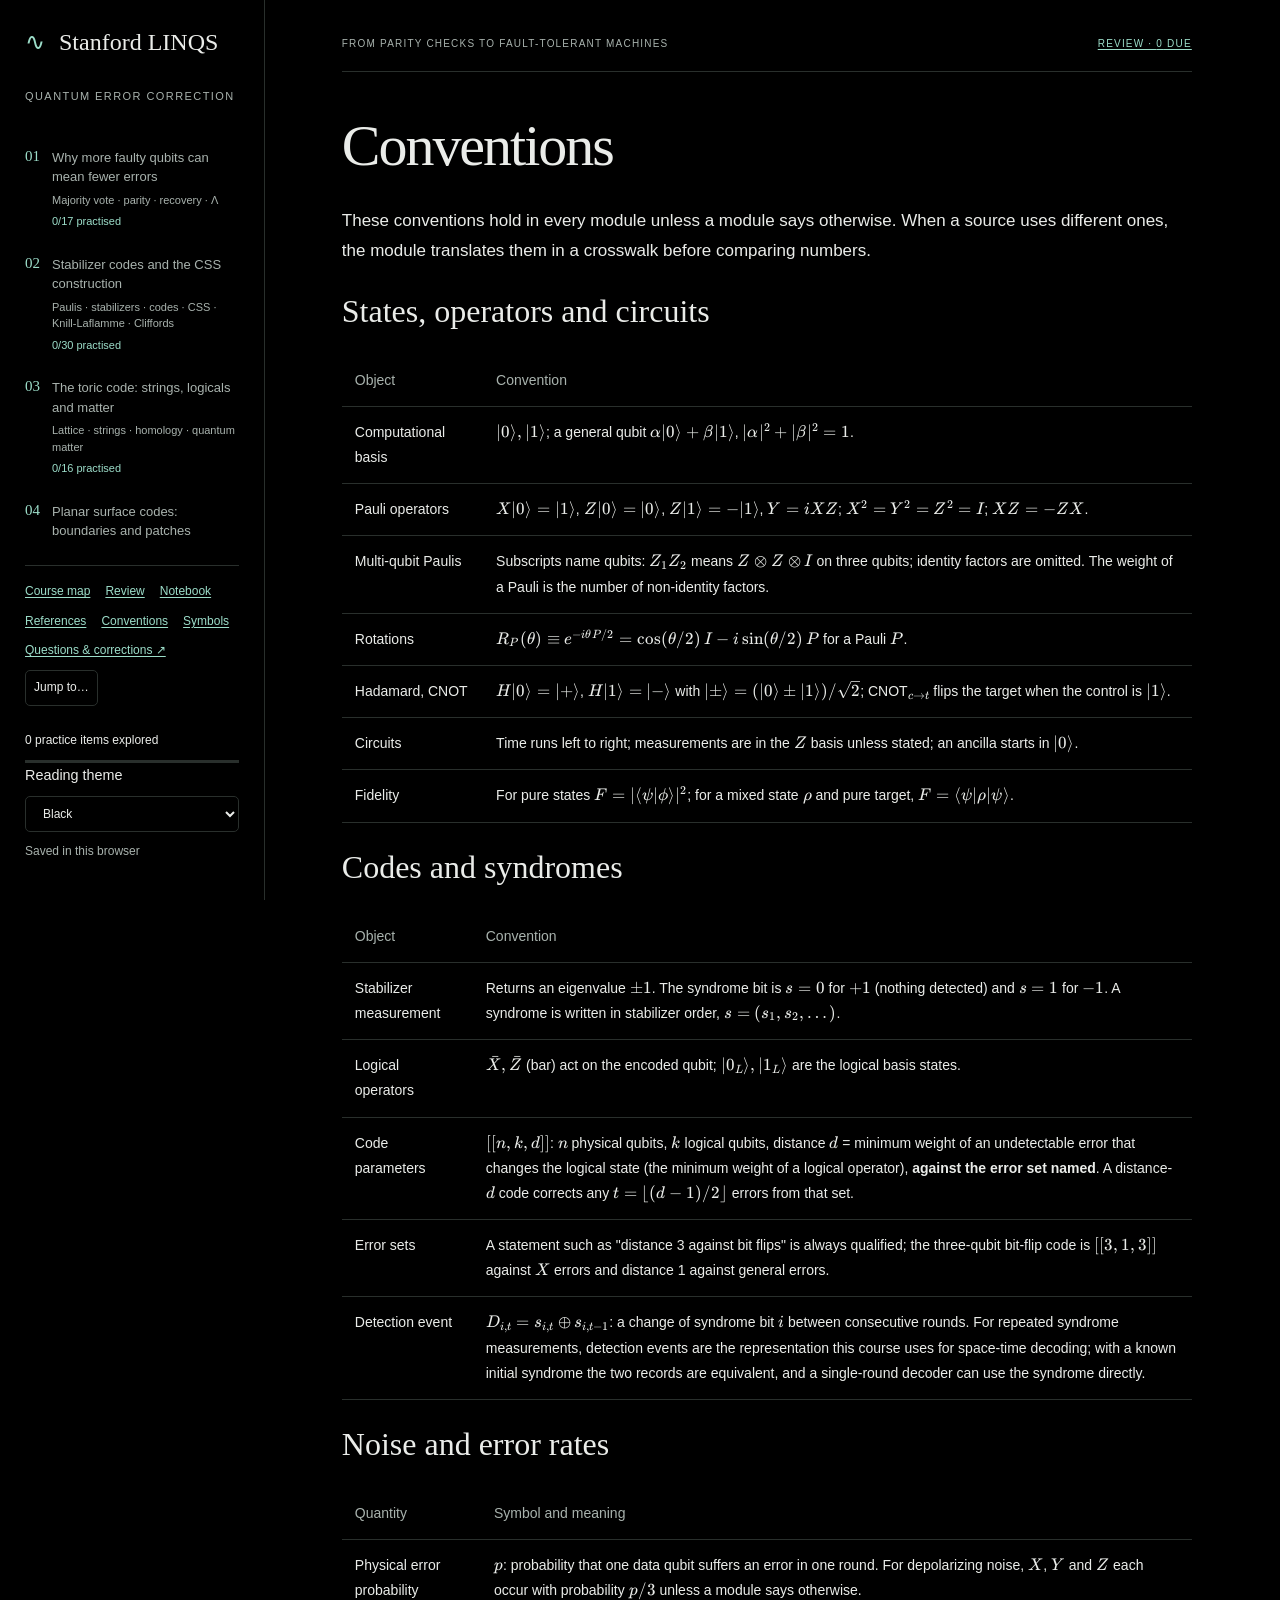
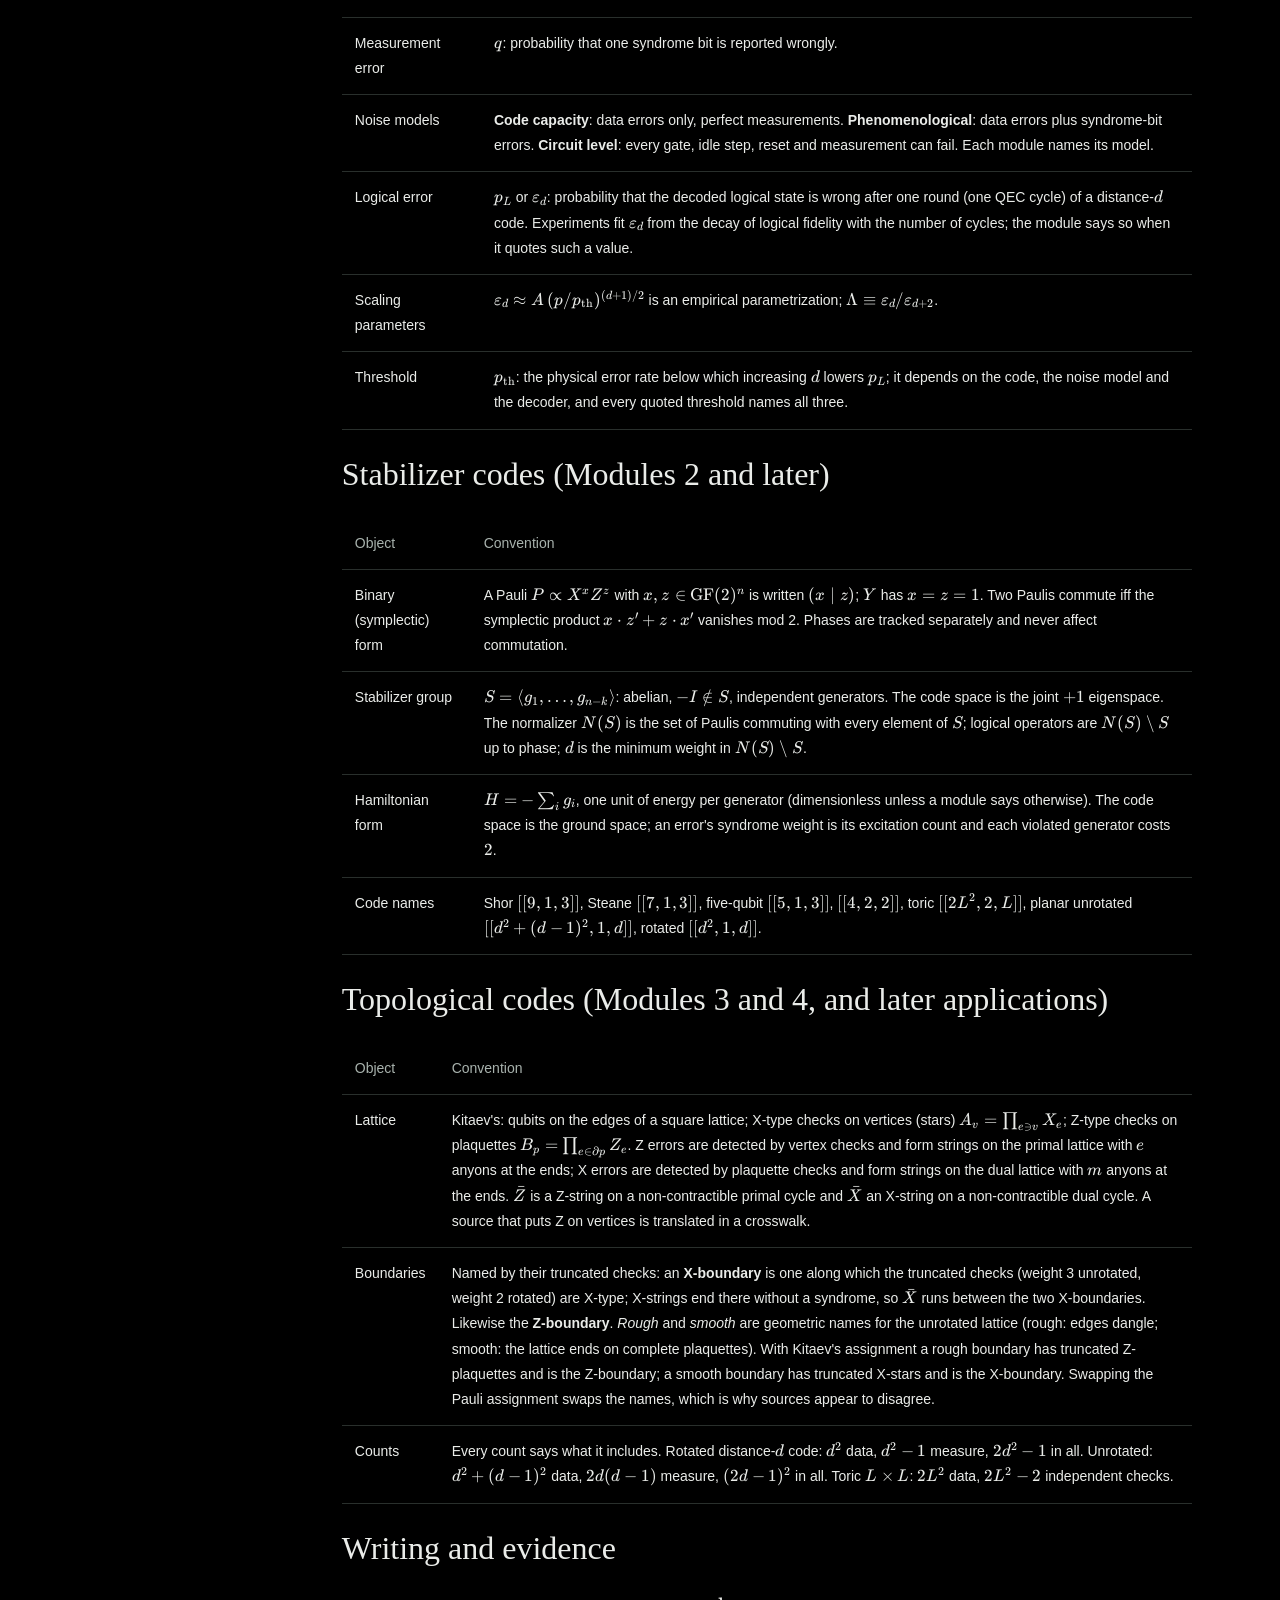
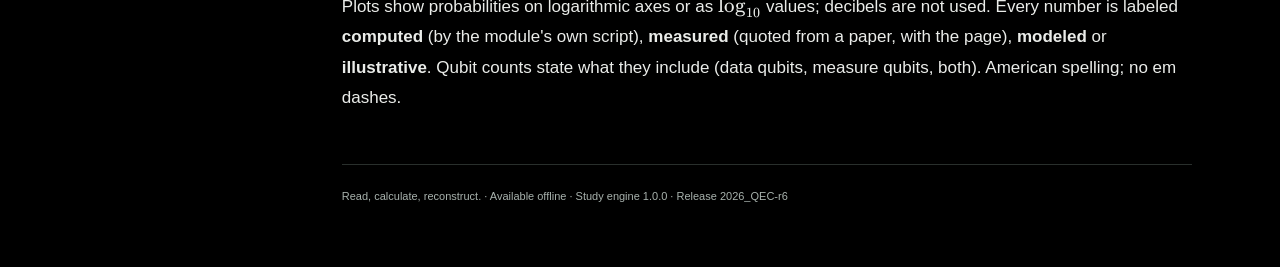
==== 2026_QEC/conventions.html @ 4f8a5e7a "2026_QEC: release 2026_QEC-r6 (modules m1, m2, m3, m14, m6, m7, m4, m5) From private source ae6939c " ====
<!doctype html><html lang="en"><head><meta charset="utf-8"><script id="study-theme-init">(function(){var theme="black";try{var saved=JSON.parse(localStorage.getItem("study-release:quantum_error_correction"));if(["black","midnight","ivory","sage","plum"].indexOf(saved&&saved.prefs&&saved.prefs.theme)!==-1)theme=saved.prefs.theme;}catch(_){}document.documentElement.dataset.theme=theme;})();</script><link rel="icon" href="data:,"><meta name="viewport" content="width=device-width,initial-scale=1"><title>Conventions · Quantum error correction</title><meta name="description" content="Build an intuitive and quantitative grasp of quantum error correction: compute logical error rates, thresholds and Λ; construct stabilizer, surface and qLDPC codes and their logical gates; read how Google, IBM and the neutral-atom groups implement them; and connect codes to condensed matter, statistical mechanics and classical coding theory."><link rel="stylesheet" href="assets/katex/katex.min.css"><link rel="stylesheet" href="assets/study.css"><script id="study-page-data" type="application/json">{"comments":{},"commentLifecycle":{},"answers":{},"course":"quantum_error_correction","courseTitle":"Quantum error correction","module":null,"revision":"sha256:18c68c8f806bed81","engineVersion":"1.0.0","dev":false,"release":{"label":"2026_QEC-r6","questionsUrl":"https://docs.google.com/document/d/1dp_MXEA5aFQJ1om-RrPk7rns6-5DhuFm/edit"},"itemIndex":{"m1-predict-crossing":{"type":"predict","module":"m1","subsection":"m1-majority","title":"Where do the distance curves meet?","responseType":"choice"},"m1-q-leading":{"type":"quiz","module":"m1","subsection":"m1-majority","title":"Evaluate the five-bit tail","responseType":"numeric"},"m1-q-above-threshold":{"type":"quiz","module":"m1","subsection":"m1-majority","title":"Above the majority threshold","responseType":"choice"},"m1-q-cloning":{"type":"quiz","module":"m1","subsection":"m1-obstacles","title":"The permitted copier","responseType":"choice"},"m1-q-syndrome":{"type":"quiz","module":"m1","subsection":"m1-bitflip","title":"Decode the sign pattern","responseType":"choice"},"m1-predict-single-qubit":{"type":"predict","module":"m1","subsection":"m1-bitflip","title":"What can one physical qubit reveal?","responseType":"choice"},"m1-q-commute":{"type":"quiz","module":"m1","subsection":"m1-bitflip","title":"Commute does not mean correct","responseType":"multi"},"m1-predict-rotation":{"type":"predict","module":"m1","subsection":"m1-discretize","title":"How often does a small rotation flag?","responseType":"numeric"},"m1-q-after-measurement":{"type":"quiz","module":"m1","subsection":"m1-discretize","title":"What remains after a clean outcome?","responseType":"choice"},"m1-q-lambda-extract":{"type":"quiz","module":"m1","subsection":"m1-lambda","title":"Extract a measured suppression ratio","responseType":"numeric"},"m1-predict-lambda":{"type":"predict","module":"m1","subsection":"m1-lambda","title":"Is Λ a property of qubits alone?","responseType":"choice"},"m1-q-events":{"type":"quiz","module":"m1","subsection":"m1-time","title":"Read a temporal pair","responseType":"choice"},"m1-reconstruction":{"type":"exercise","module":"m1","subsection":"m1-practice","title":"Rebuild the two mechanisms","responseType":"text"},"m1-transfer":{"type":"exercise","module":"m1","subsection":"m1-practice","title":"Rotate the code into the phase basis","responseType":"text"},"m1-calc-floor":{"type":"exercise","module":"m1","subsection":"m1-practice","title":"Where does a floor take over?","responseType":"text"},"m1-challenge-paper":{"type":"challenge","module":"m1","subsection":"m1-practice","title":"Reconstruct the experimental ladder","responseType":"text"},"m1-challenge-correlated":{"type":"challenge","module":"m1","subsection":"m1-practice","title":"Let faults arrive in neighboring pairs","responseType":"text"},"m2-predict-commute":{"type":"predict","module":"m2","subsection":"m2-pauli","title":"Count the overlapping sites","responseType":"choice"},"m2-q-symplectic":{"type":"quiz","module":"m2","subsection":"m2-pauli","title":"A binary product, not a real inner product","responseType":"numeric"},"m2-predict-halving":{"type":"predict","module":"m2","subsection":"m2-stabilizer","title":"Why exactly half?","responseType":"choice"},"m2-predict-dim":{"type":"predict","module":"m2","subsection":"m2-stabilizer","title":"Constraints versus stored qubits","responseType":"choice"},"m2-q-energy":{"type":"quiz","module":"m2","subsection":"m2-stabilizer","title":"The energy of one physical error","responseType":"numeric"},"m2-q-minus-i":{"type":"quiz","module":"m2","subsection":"m2-stabilizer","title":"Consistent commutation, inconsistent signs","responseType":"choice"},"m2-q-distance":{"type":"quiz","module":"m2","subsection":"m2-logicals","title":"A logical operator sets the distance","responseType":"numeric"},"m2-q-distance-basis":{"type":"quiz","module":"m2","subsection":"m2-logicals","title":"Distance cannot depend on logical naming","responseType":"choice"},"m2-predict-playground":{"type":"predict","module":"m2","subsection":"m2-logicals","title":"How many distinct single-error signals?","responseType":"choice"},"m2-q-degenerate":{"type":"quiz","module":"m2","subsection":"m2-examples","title":"Which pairs does the Shor lookup correct?","responseType":"multi"},"m2-predict-steane-k":{"type":"predict","module":"m2","subsection":"m2-examples","title":"Reuse the rows in both Pauli sectors","responseType":"choice"},"m2-q-perfect":{"type":"quiz","module":"m2","subsection":"m2-examples","title":"Perfect in which sense?","responseType":"choice"},"m2-q-shor-syndrome":{"type":"quiz","module":"m2","subsection":"m2-examples","title":"What does a perfect lookup do beyond its promise?","responseType":"choice"},"m2-q-bound-ladder":{"type":"quiz","module":"m2","subsection":"m2-examples","title":"A bound is not an existence theorem","responseType":"numeric"},"m2-predict-css-k":{"type":"predict","module":"m2","subsection":"m2-css","title":"Count ranks, not drawn check nodes","responseType":"numeric"},"m2-q-css-condition":{"type":"quiz","module":"m2","subsection":"m2-css","title":"The compatibility condition in physical language","responseType":"choice"},"m2-q-kl-degenerate":{"type":"quiz","module":"m2","subsection":"m2-knill-laflamme","title":"Is a nonzero off-diagonal error overlap fatal?","responseType":"choice"},"m2-predict-reduced":{"type":"predict","module":"m2","subsection":"m2-knill-laflamme","title":"What can a small region know?","responseType":"choice"},"m2-q-erasure":{"type":"quiz","module":"m2","subsection":"m2-knill-laflamme","title":"Spend distance on two kinds of uncertainty","responseType":"multi"},"m2-predict-cnot":{"type":"predict","module":"m2","subsection":"m2-clifford","title":"Where does a target phase flip go?","responseType":"choice"},"m2-q-transversal-h":{"type":"quiz","module":"m2","subsection":"m2-clifford","title":"A transversal gate can change the code","responseType":"choice"},"m2-q-deterministic":{"type":"quiz","module":"m2","subsection":"m2-clifford","title":"Which outcome is guaranteed?","responseType":"choice"},"m2-q-what-is-measured":{"type":"quiz","module":"m2","subsection":"m2-clifford","title":"Read a mixed observable backward","responseType":"choice"},"m2-reconstruction":{"type":"exercise","module":"m2","subsection":"m2-practice","title":"Rebuild the algebra from the checks","responseType":"text"},"m2-transfer":{"type":"exercise","module":"m2","subsection":"m2-practice","title":"Detection, erasure and post-selection in four qubits","responseType":"text"},"m2-transfer-measure":{"type":"exercise","module":"m2","subsection":"m2-practice","title":"Measurement does the work: enter a code and build a gate","responseType":"text"},"m2-calc-transversal-phase":{"type":"exercise","module":"m2","subsection":"m2-practice","title":"Transversal phase gates and a slightly wrong angle","responseType":"text"},"m2-calc-coherent":{"type":"exercise","module":"m2","subsection":"m2-practice","title":"Every qubit over-rotates","responseType":"text"},"m2-challenge-bias":{"type":"challenge","module":"m2","subsection":"m2-practice","title":"When the decoder should not trust minimum weight","responseType":"text"},"m2-challenge-fifteen":{"type":"challenge","module":"m2","subsection":"m2-practice","title":"The fifteen-qubit code on a four-cube","responseType":"text"},"m3-predict-k":{"type":"predict","module":"m3","subsection":"m3-toric","title":"Count information, not drawn checks","responseType":"choice"},"m3-q-overlap":{"type":"quiz","module":"m3","subsection":"m3-toric","title":"Keep the parallel edges","responseType":"choice"},"m3-q-closed-loop":{"type":"quiz","module":"m3","subsection":"m3-anyons","title":"Zero syndrome does not settle the question","responseType":"choice"},"m3-q-fermion":{"type":"quiz","module":"m3","subsection":"m3-anyons","title":"Rotate the composite","responseType":"choice"},"m3-q-class":{"type":"quiz","module":"m3","subsection":"m3-homology","title":"Read a class, not a shape","responseType":"choice"},"m3-predict-deform":{"type":"predict","module":"m3","subsection":"m3-homology","title":"Move two neighboring faces","responseType":"text"},"m3-predict-distance":{"type":"predict","module":"m3","subsection":"m3-homology","title":"Which length limits protection?","responseType":"choice"},"m3-predict-halfway":{"type":"predict","module":"m3","subsection":"m3-homology","title":"Past the halfway point","responseType":"choice"},"m3-predict-syndrome":{"type":"predict","module":"m3","subsection":"m3-homology","title":"Count ends before opening the lattice","responseType":"choice"},"m3-q-gap":{"type":"quiz","module":"m3","subsection":"m3-matter","title":"Does the gap do the decoder's work?","responseType":"choice"},"m3-reconstruction":{"type":"exercise","module":"m3","subsection":"m3-practice","title":"Rebuild the lattice argument","responseType":"text"},"m3-gauge-gauss-reconstruction":{"type":"exercise","module":"m3","subsection":"m3-practice","title":"Read charge through a boundary","responseType":"text"},"m3-reconstruct-loop-gas":{"type":"exercise","module":"m3","subsection":"m3-practice","title":"Put a phase on the loop sum","responseType":"text"},"m3-calc-splitting":{"type":"exercise","module":"m3","subsection":"m3-practice","title":"Count the virtual winding processes","responseType":"text"},"m3-proof-genus":{"type":"exercise","module":"m3","subsection":"m3-practice","title":"Join two tori and test their seam","responseType":"text"},"m3-challenge-paper":{"type":"challenge","module":"m3","subsection":"m3-practice","title":"Reconstruct the entropy subtraction","responseType":"text"},"m3-s35-check-retained":{"type":"exercise","module":"m14","subsection":"m3-boundaries","title":"Read the check that remains","responseType":"text"},"m3-predict-end":{"type":"predict","module":"m14","subsection":"m3-boundaries","title":"Does a smooth side erase a vertex defect?","responseType":"choice"},"m3-s35-lost-pair":{"type":"exercise","module":"m14","subsection":"m3-boundaries","title":"Follow the lost logical pair","responseType":"text"},"m3-s35-count-patch":{"type":"exercise","module":"m14","subsection":"m3-boundaries","title":"Separate information from hardware","responseType":"text"},"m3-s35-deform-end":{"type":"exercise","module":"m14","subsection":"m3-boundaries","title":"Move the endpoint with a check","responseType":"text"},"m3-s35-distance-bound":{"type":"exercise","module":"m14","subsection":"m3-boundaries","title":"Bound every logical Pauli","responseType":"text"},"m3-q-planar-k":{"type":"quiz","module":"m14","subsection":"m3-boundaries","title":"Remove the alternation","responseType":"choice"},"m3-q-rough-name":{"type":"quiz","module":"m14","subsection":"m3-boundaries","title":"What does the word rough fix?","responseType":"choice"},"m3-q-half-checks":{"type":"quiz","module":"m14","subsection":"m3-rotated","title":"Does a weight-two check spoil commutation?","responseType":"choice"},"m3-predict-rotated-n":{"type":"predict","module":"m14","subsection":"m3-rotated","title":"Allocate two memories or one","responseType":"numeric"},"m3-q-loop-count":{"type":"quiz","module":"m14","subsection":"m3-anatomy","title":"A single visible defect","responseType":"choice"},"m3-q-d3-check":{"type":"quiz","module":"m14","subsection":"m3-anatomy","title":"Use the half-check's degeneracy","responseType":"choice"},"m3-q-frame-sign":{"type":"quiz","module":"m14","subsection":"m3-anatomy","title":"Follow the recorded sign","responseType":"choice"},"m3-predict-absorb":{"type":"predict","module":"m14","subsection":"m3-anatomy","title":"Change the assignment, not the geometry","responseType":"choice"},"m3-q-total":{"type":"quiz","module":"m14","subsection":"m3-anatomy","title":"Count the required interactions","responseType":"numeric"},"m14-reconstruction":{"type":"exercise","module":"m14","subsection":"m14-practice","title":"Cut the torus in the opposite order","responseType":"text"},"m3-transfer-hadamard":{"type":"exercise","module":"m14","subsection":"m14-practice","title":"Transversal Hadamard turns the patch","responseType":"text"},"m3-calc-decode-d3":{"type":"exercise","module":"m14","subsection":"m14-practice","title":"Let two errors impersonate one","responseType":"text"},"m3-transfer-frame":{"type":"exercise","module":"m14","subsection":"m14-practice","title":"Read the logical value with its frame","responseType":"text"},"m3-transfer":{"type":"exercise","module":"m14","subsection":"m14-practice","title":"A rectangular rotated memory","responseType":"text"},"m3-challenge-boundary":{"type":"challenge","module":"m14","subsection":"m14-practice","title":"Remove the mixed-boundary assumption","responseType":"text"},"m3-challenge-dead-check":{"type":"challenge","module":"m14","subsection":"m14-practice","title":"Turn off one check","responseType":"text"},"m6-quiz-cleaning":{"type":"quiz","module":"m6","subsection":"m6-bpt","title":"Move the row","responseType":"choice"},"m6-ex-cleaning-certificate":{"type":"exercise","module":"m6","subsection":"m6-bpt","title":"Certify the region","responseType":"text"},"m6-quiz-union":{"type":"quiz","module":"m6","subsection":"m6-bpt","title":"Combine correctable regions","responseType":"choice"},"m6-quiz-corner-labels":{"type":"quiz","module":"m6","subsection":"m6-bpt","title":"Count corner labels","responseType":"numeric"},"m6-quiz-bpt-scope":{"type":"quiz","module":"m6","subsection":"m6-bpt","title":"Keep a positive rate","responseType":"choice"},"m6-predict-sparsity":{"type":"predict","module":"m6","subsection":"m6-bpt","title":"Few neighbors, nearby neighbors?","responseType":"text"},"m6-quiz-hamming-edge":{"type":"quiz","module":"m6","subsection":"m6-ldpc","title":"Count a check’s lines","responseType":"numeric"},"m6-quiz-graph-row":{"type":"quiz","module":"m6","subsection":"m6-ldpc","title":"Read a row from the graph","responseType":"choice"},"m6-quiz-sparse-weight":{"type":"quiz","module":"m6","subsection":"m6-ldpc","title":"Bound both degrees","responseType":"choice"},"m6-quiz-design-rate":{"type":"quiz","module":"m6","subsection":"m6-ldpc","title":"Scale the same degrees","responseType":"numeric"},"m6-quiz-css-overlap":{"type":"quiz","module":"m6","subsection":"m6-ldpc","title":"Test the mixed overlap","responseType":"choice"},"m6-quiz-factor-rank":{"type":"quiz","module":"m6","subsection":"m6-hgp","title":"Count independent factor checks","responseType":"numeric"},"m6-predict-product-repair":{"type":"predict","module":"m6","subsection":"m6-hgp","title":"Repair the failed pair","responseType":"text"},"m6-quiz-product-size":{"type":"quiz","module":"m6","subsection":"m6-hgp","title":"Count both data blocks","responseType":"numeric"},"m6-ex-product-row":{"type":"exercise","module":"m6","subsection":"m6-hgp","title":"Rebuild the repaired rows","responseType":"text"},"m6-quiz-transpose-count":{"type":"quiz","module":"m6","subsection":"m6-hgp","title":"Keep the dependent-row contribution","responseType":"numeric"},"m6-quiz-product-distance":{"type":"quiz","module":"m6","subsection":"m6-hgp","title":"Choose the overall distance","responseType":"choice"},"m6-ex-toric-map":{"type":"exercise","module":"m6","subsection":"m6-hgp","title":"Identify a star across the seam","responseType":"text"},"m6-quiz-shift-wrap":{"type":"quiz","module":"m6","subsection":"m6-bb","title":"Follow the wrap","responseType":"numeric"},"m6-quiz-polynomial-cancel":{"type":"quiz","module":"m6","subsection":"m6-bb","title":"Cancel coincident hops","responseType":"choice"},"m6-quiz-bb-neighbors":{"type":"quiz","module":"m6","subsection":"m6-bb","title":"Count one check’s neighbors","responseType":"numeric"},"m6-quiz-bb-transpose":{"type":"quiz","module":"m6","subsection":"m6-bb","title":"Place the transpose","responseType":"choice"},"m6-ex-tiny-rank":{"type":"exercise","module":"m6","subsection":"m6-bb","title":"Recover the two free choices","responseType":"text"},"m6-quiz-tiny-k":{"type":"quiz","module":"m6","subsection":"m6-bb","title":"Count independent constraints","responseType":"numeric"},"m6-predict-bb":{"type":"predict","module":"m6","subsection":"m6-bb","title":"More sites and more logical qubits","responseType":"text"},"m6-ex-bb-observation":{"type":"exercise","module":"m6","subsection":"m6-bb","title":"Read the rank observations","responseType":"text"},"m6-quiz-rank-not-distance":{"type":"quiz","module":"m6","subsection":"m6-bb","title":"Separate rank from distance","responseType":"choice"},"m6-quiz-logical-patches":{"type":"quiz","module":"m6","subsection":"m6-bb","title":"Shared sites and separate logical qubits","responseType":"choice"},"m6-quiz-degree-hardware":{"type":"quiz","module":"m6","subsection":"m6-hardware","title":"Count the full neighborhood","responseType":"numeric"},"m6-quiz-thickness":{"type":"quiz","module":"m6","subsection":"m6-hardware","title":"Interpret the planar partition","responseType":"choice"},"m6-quiz-kunlun-inventory":{"type":"quiz","module":"m6","subsection":"m6-hardware","title":"Count device qubits per logical","responseType":"numeric"},"m6-ex-hardware-evidence":{"type":"exercise","module":"m6","subsection":"m6-hardware","title":"Match a claim to its evidence","responseType":"text"},"m6-quiz-matched-count":{"type":"quiz","module":"m6","subsection":"m6-hardware","title":"Count the matched patch block","responseType":"numeric"},"m6-predict-map":{"type":"predict","module":"m6","subsection":"m6-hardware","title":"What changes when the lines move","responseType":"text"},"m6-ex-map-observation":{"type":"exercise","module":"m6","subsection":"m6-hardware","title":"Identify the displayed edge set","responseType":"text"},"m6-quiz-relative-distance":{"type":"quiz","module":"m6","subsection":"m6-good-codes","title":"Normalize the distance","responseType":"numeric"},"m6-quiz-good-family":{"type":"quiz","module":"m6","subsection":"m6-good-codes","title":"Two points or a family","responseType":"choice"},"m6-quiz-lift-degree":{"type":"quiz","module":"m6","subsection":"m6-good-codes","title":"Follow a permuted edge","responseType":"choice"},"m6-ex-tanner-distinction":{"type":"exercise","module":"m6","subsection":"m6-good-codes","title":"Representation or construction","responseType":"text"},"m6-quiz-frontier-premise":{"type":"quiz","module":"m6","subsection":"m6-good-codes","title":"Identify the premise that changes","responseType":"choice"},"m6-ex-reconstruct":{"type":"exercise","module":"m6","subsection":"m6-practice","title":"Rebuild cleaning and the planar bound","responseType":"text"},"m6-ex-calculate":{"type":"exercise","module":"m6","subsection":"m6-practice","title":"Count the tiny BB code by hand","responseType":"text"},"m6-ex-proof":{"type":"exercise","module":"m6","subsection":"m6-practice","title":"Prove the product’s parameters","responseType":"text"},"m6-ex-explain":{"type":"exercise","module":"m6","subsection":"m6-practice","title":"State what each calculation establishes","responseType":"text"},"m6-ex-transfer":{"type":"exercise","module":"m6","subsection":"m6-practice","title":"Transfer the locality argument","responseType":"text"},"m6-challenge-paper":{"type":"challenge","module":"m6","subsection":"m6-practice","title":"Read a logical pair from the paper","responseType":"text"},"m6-challenge-design":{"type":"challenge","module":"m6","subsection":"m6-practice","title":"Design a matched-distance resource table","responseType":"text"},"m6-challenge-break":{"type":"challenge","module":"m6","subsection":"m6-practice","title":"Break the six-neighbor claim","responseType":"text"},"m7-quiz-degeneracy":{"type":"quiz","module":"m7","subsection":"m7-hamiltonians","title":"Check the claim","responseType":"choice"},"m7-quiz-entropy-sign":{"type":"quiz","module":"m7","subsection":"m7-hamiltonians","title":"Check the claim","responseType":"choice"},"m7-quiz-fusion":{"type":"quiz","module":"m7","subsection":"m7-hamiltonians","title":"Check the claim","responseType":"choice"},"m7-quiz-gap-distance":{"type":"quiz","module":"m7","subsection":"m7-barriers","title":"Check the claim","responseType":"choice"},"m7-predict-energy":{"type":"predict","module":"m7","subsection":"m7-barriers","title":"Which route has the smaller peak?","responseType":"text"},"m7-quiz-thermal":{"type":"quiz","module":"m7","subsection":"m7-barriers","title":"Check the claim","responseType":"choice"},"m7-quiz-nogo":{"type":"quiz","module":"m7","subsection":"m7-barriers","title":"Check the claim","responseType":"choice"},"m7-quiz-four-d":{"type":"quiz","module":"m7","subsection":"m7-barriers","title":"Check the claim","responseType":"choice"},"m7-quiz-fractal":{"type":"quiz","module":"m7","subsection":"m7-barriers","title":"Check the claim","responseType":"choice"},"m7-quiz-reduced-weight":{"type":"quiz","module":"m7","subsection":"m7-single-shot","title":"Check the claim","responseType":"choice"},"m7-quiz-metacheck":{"type":"quiz","module":"m7","subsection":"m7-single-shot","title":"Check the claim","responseType":"choice"},"m7-quiz-single-shot":{"type":"quiz","module":"m7","subsection":"m7-single-shot","title":"Check the claim","responseType":"choice"},"m7-quiz-both-sectors":{"type":"quiz","module":"m7","subsection":"m7-single-shot","title":"Check the claim","responseType":"choice"},"m7-quiz-goodness":{"type":"quiz","module":"m7","subsection":"m7-good-codes","title":"Check the claim","responseType":"choice"},"m7-quiz-free-energy":{"type":"quiz","module":"m7","subsection":"m7-good-codes","title":"Check the claim","responseType":"choice"},"m7-quiz-glass":{"type":"quiz","module":"m7","subsection":"m7-good-codes","title":"Check the claim","responseType":"choice"},"m7-quiz-scope":{"type":"quiz","module":"m7","subsection":"m7-good-codes","title":"Check the claim","responseType":"choice"},"m7-quiz-kw-sector":{"type":"quiz","module":"m7","subsection":"m7-gauging","title":"Check the claim","responseType":"choice"},"m7-quiz-bond":{"type":"quiz","module":"m7","subsection":"m7-gauging","title":"Check the claim","responseType":"choice"},"m7-quiz-gauss":{"type":"quiz","module":"m7","subsection":"m7-gauging","title":"Check the claim","responseType":"choice"},"m7-quiz-flux":{"type":"quiz","module":"m7","subsection":"m7-gauging","title":"Check the claim","responseType":"choice"},"m7-quiz-outcome-parity":{"type":"quiz","module":"m7","subsection":"m7-gauging","title":"Check the claim","responseType":"choice"},"m7-quiz-gauging-state":{"type":"quiz","module":"m7","subsection":"m7-gauging","title":"Check the claim","responseType":"choice"},"m7-predict-gauging":{"type":"predict","module":"m7","subsection":"m7-gauging","title":"What will the matter record leave behind?","responseType":"text"},"m7-quiz-product-sites":{"type":"quiz","module":"m7","subsection":"m7-products","title":"Check the claim","responseType":"choice"},"m7-quiz-product-star":{"type":"quiz","module":"m7","subsection":"m7-products","title":"Check the claim","responseType":"choice"},"m7-quiz-product-flux":{"type":"quiz","module":"m7","subsection":"m7-products","title":"Check the claim","responseType":"choice"},"m7-quiz-product-energy":{"type":"quiz","module":"m7","subsection":"m7-products","title":"Check the claim","responseType":"choice"},"m7-quiz-honeycomb":{"type":"quiz","module":"m7","subsection":"m7-dynamics","title":"Check the claim","responseType":"choice"},"m7-quiz-floquet-label":{"type":"quiz","module":"m7","subsection":"m7-dynamics","title":"Check the claim","responseType":"choice"},"m7-quiz-record":{"type":"quiz","module":"m7","subsection":"m7-dynamics","title":"Check the claim","responseType":"choice"},"m7-quiz-monitoring":{"type":"quiz","module":"m7","subsection":"m7-dynamics","title":"Check the claim","responseType":"choice"},"m7-quiz-dynamics-scope":{"type":"quiz","module":"m7","subsection":"m7-dynamics","title":"Check the claim","responseType":"choice"},"m7-quiz-nlts":{"type":"quiz","module":"m7","subsection":"m7-complexity","title":"Check the claim","responseType":"choice"},"m7-quiz-complexity-scope":{"type":"quiz","module":"m7","subsection":"m7-complexity","title":"Check the claim","responseType":"choice"},"m7-reconstruction":{"type":"exercise","module":"m7","subsection":"m7-practice","title":"Rebuild the BB energy calculation","responseType":"text"},"m7-transfer":{"type":"exercise","module":"m7","subsection":"m7-practice","title":"Transfer the energy question to the product","responseType":"text"},"m7-calculation":{"type":"exercise","module":"m7","subsection":"m7-practice","title":"Prove the cube route peak is optimal","responseType":"text"},"m7-explanation":{"type":"exercise","module":"m7","subsection":"m7-practice","title":"Explain three different kinds of protection","responseType":"text"},"m7-proof":{"type":"exercise","module":"m7","subsection":"m7-practice","title":"Turn the cleaning picture into local indistinguishability","responseType":"text"},"m7-paper-figure":{"type":"challenge","module":"m7","subsection":"m7-practice","title":"Read a theorem label on a phase sketch","responseType":"text"},"m7-design":{"type":"challenge","module":"m7","subsection":"m7-practice","title":"Finish a different gauging outcome","responseType":"text"},"m7-break-model":{"type":"challenge","module":"m7","subsection":"m7-practice","title":"Break the monitoring analogy","responseType":"text"},"m4-predict-cz-basis":{"type":"predict","module":"m4","subsection":"m4-circuit","title":"What does the CZ circuit reveal?","responseType":"choice"},"m4-q-data-basis":{"type":"quiz","module":"m4","subsection":"m4-circuit","title":"Repair the data basis","responseType":"choice"},"m4-q-hook-absorption":{"type":"quiz","module":"m4","subsection":"m4-hooks","title":"Does a neighboring check absorb the hook?","responseType":"choice"},"m4-predict-hook":{"type":"predict","module":"m4","subsection":"m4-hooks","title":"Which gates remain?","responseType":"choice"},"m4-q-first-round":{"type":"quiz","module":"m4","subsection":"m4-detectors","title":"Is the first sign an error?","responseType":"choice"},"m4-q-y":{"type":"quiz","module":"m4","subsection":"m4-detectors","title":"How many checks change?","responseType":"numeric"},"m4-predict-final-detector":{"type":"predict","module":"m4","subsection":"m4-detectors","title":"Does the final readout add an event?","responseType":"choice"},"m4-q-noise":{"type":"quiz","module":"m4","subsection":"m4-noise","title":"Does the same p mean the same hardware?","responseType":"choice"},"m4-q-reset":{"type":"quiz","module":"m4","subsection":"m4-leakage","title":"Why not reset all the data?","responseType":"choice"},"m4-predict-leakage":{"type":"predict","module":"m4","subsection":"m4-leakage","title":"Is the average enough?","responseType":"choice"},"m4-predict-cz-return":{"type":"predict","module":"m4","subsection":"m4-hardware","title":"A second return","responseType":"choice"},"m4-q-latency":{"type":"quiz","module":"m4","subsection":"m4-hardware","title":"Fast rounds, delayed answer","responseType":"choice"},"m4-q-contrast":{"type":"quiz","module":"m4","subsection":"m4-experiments","title":"Interpret vanishing contrast","responseType":"choice"},"m4-q-comparison":{"type":"quiz","module":"m4","subsection":"m4-experiments","title":"Compare protected information","responseType":"choice"},"m4-q-budget":{"type":"quiz","module":"m4","subsection":"m4-experiments","title":"Predict the budget change","responseType":"numeric"},"m4-reconstruction":{"type":"exercise","module":"m4","subsection":"m4-practice","title":"Follow a fault from the circuit to the record","responseType":"text"},"m4-transfer":{"type":"exercise","module":"m4","subsection":"m4-practice","title":"Transfer to the four-data-qubit code","responseType":"text"},"m4-calc-decay":{"type":"exercise","module":"m4","subsection":"m4-practice","title":"Recover the round rate from two durations","responseType":"text"},"m4-calc-cz":{"type":"exercise","module":"m4","subsection":"m4-practice","title":"Return with the right phase","responseType":"text"},"m4-challenge-paper":{"type":"challenge","module":"m4","subsection":"m4-practice","title":"Read the two experimental axes","responseType":"text"},"m4-challenge-break-model":{"type":"challenge","module":"m4","subsection":"m4-practice","title":"Break two incomplete optimization targets","responseType":"text"},"m5-predict-half-loop":{"type":"predict","module":"m5","subsection":"m5-chains","title":"How many faults must the loop contain?","responseType":"choice"},"m5-q-bound":{"type":"quiz","module":"m5","subsection":"m5-chains","title":"What has the bound established?","responseType":"choice"},"m5-q-free-energy":{"type":"quiz","module":"m5","subsection":"m5-rbim","title":"What does the optimal decision compare?","responseType":"choice"},"m5-predict-measurement-dimension":{"type":"predict","module":"m5","subsection":"m5-rbim","title":"What changes when check reports can be wrong?","responseType":"choice"},"m5-predict-erasure-loop":{"type":"predict","module":"m5","subsection":"m5-percolation","title":"Does every erased cycle lose a logical qubit?","responseType":"choice"},"m5-predict-erasure-crossing":{"type":"predict","module":"m5","subsection":"m5-percolation","title":"What should finite sizes show?","responseType":"choice"},"m5-q-erasure-event":{"type":"quiz","module":"m5","subsection":"m5-percolation","title":"What does uncorrectable mean here?","responseType":"choice"},"m5-q-edge-weight":{"type":"quiz","module":"m5","subsection":"m5-matching","title":"Compute an edge cost","responseType":"numeric"},"m5-q-matching-target":{"type":"quiz","module":"m5","subsection":"m5-matching","title":"What is optimized?","responseType":"choice"},"m5-predict-class":{"type":"predict","module":"m5","subsection":"m5-ml","title":"Can equal shortest paths lead to unequal classes?","responseType":"choice"},"m5-q-browne-shot":{"type":"quiz","module":"m5","subsection":"m5-ml","title":"Did optimal inference promise this shot would succeed?","responseType":"choice"},"m5-predict-correlation":{"type":"predict","module":"m5","subsection":"m5-learned","title":"Use the correlation","responseType":"numeric"},"m5-q-training":{"type":"quiz","module":"m5","subsection":"m5-learned","title":"What would demonstrate learning rather than memorization?","responseType":"choice"},"m5-q-throughput":{"type":"quiz","module":"m5","subsection":"m5-realtime","title":"Must every answer arrive within one cycle?","responseType":"choice"},"m5-q-backlog":{"type":"quiz","module":"m5","subsection":"m5-realtime","title":"Which growth law belongs to which question?","responseType":"choice"},"m5-predict-halving":{"type":"predict","module":"m5","subsection":"m5-overhead","title":"Halve the physical-noise parameter","responseType":"numeric"},"m5-q-threshold-inference":{"type":"quiz","module":"m5","subsection":"m5-overhead","title":"Does Λ determine a universal gate threshold?","responseType":"choice"},"m5-reconstruction":{"type":"exercise","module":"m5","subsection":"m5-practice","title":"Rebuild the route from loops to classes","responseType":"text"},"m5-transfer-erasure":{"type":"exercise","module":"m5","subsection":"m5-practice","title":"Transfer the criterion to erased geometry","responseType":"text"},"m5-calc-classes":{"type":"exercise","module":"m5","subsection":"m5-practice","title":"Calculate the two class risks","responseType":"text"},"m5-transfer-greedy":{"type":"exercise","module":"m5","subsection":"m5-practice","title":"Transfer the greedy failure to a torus","responseType":"text"},"m5-calc-concatenation":{"type":"exercise","module":"m5","subsection":"m5-practice","title":"Concatenate an ideal five-qubit block","responseType":"text"},"m5-proof-shor-family":{"type":"exercise","module":"m5","subsection":"m5-practice","title":"A growing-distance family with no positive threshold","responseType":"text"},"m5-challenge-paper":{"type":"challenge","module":"m5","subsection":"m5-practice","title":"Read a suppression ladder and forecast its cost","responseType":"text"},"m5-challenge-floor":{"type":"challenge","module":"m5","subsection":"m5-practice","title":"Break the distance-only design","responseType":"text"}},"targets":{"m1-hook":{"type":"hook","module":"m1","title":"hook","revision":"sha256:7e673288d8cf8d08"},"m1-majority":{"type":"subsection","module":"m1","title":"1.1 · Majority vote and the first threshold","revision":"sha256:7e673288d8cf8d08","number":"1.1"},"eq-m1-rep-encoding":{"type":"equation","module":"m1","title":"Eq. (1.1) · 1.1 · Majority vote and the first threshold","revision":"sha256:7e673288d8cf8d08"},"eq-m1-rep-logical":{"type":"equation","module":"m1","title":"Eq. (1.2) · 1.1 · Majority vote and the first threshold","revision":"sha256:7e673288d8cf8d08"},"m1-rep-logical-derivation":{"type":"derivation","module":"m1","title":"Count the patterns that defeat a majority","revision":"sha256:7e673288d8cf8d08"},"eq-m1-rep-leading":{"type":"equation","module":"m1","title":"Eq. (1.3) · 1.1 · Majority vote and the first threshold","revision":"sha256:7e673288d8cf8d08"},"m1-rep-leading-derivation":{"type":"derivation","module":"m1","title":"Keep the lowest power of the flip probability","revision":"sha256:7e673288d8cf8d08"},"m1-predict-crossing":{"type":"predict","module":"m1","title":"Where do the distance curves meet?","revision":"sha256:7e673288d8cf8d08"},"eq-m1-rep-crossing":{"type":"equation","module":"m1","title":"Eq. (1.4) · 1.1 · Majority vote and the first threshold","revision":"sha256:7e673288d8cf8d08"},"m1-rep-crossing-derivation":{"type":"derivation","module":"m1","title":"Complement patterns, then compare successive distances","revision":"sha256:7e673288d8cf8d08"},"m1-majority-crossing-figure":{"type":"figure","module":"m1","title":"Logarithmic physical and logical error axes show four repetition-code curves for distances 1, 3, 5, and 7. Longer codes have steeper small-error slopes and lower logical error below the common crossing at p = p_L = 1/2; above it, longer codes have higher logical error.","revision":"sha256:7e673288d8cf8d08"},"m1-q-leading":{"type":"quiz","module":"m1","title":"Evaluate the five-bit tail","revision":"sha256:7e673288d8cf8d08"},"m1-majority-example":{"type":"worked-example","module":"m1","title":"One percent physical errors","revision":"sha256:7e673288d8cf8d08"},"m1-q-above-threshold":{"type":"quiz","module":"m1","title":"Above the majority threshold","revision":"sha256:7e673288d8cf8d08"},"m1-fec-tangent":{"type":"callout","module":"m1","title":"Tangent: the classical FEC connection","revision":"sha256:7e673288d8cf8d08"},"m1-vonneumann-story":{"type":"story","module":"m1","title":"Reliable organisms from unreliable components","revision":"sha256:7e673288d8cf8d08"},"m1-obstacles":{"type":"subsection","module":"m1","title":"1.2 · Why the quantum case looks impossible","revision":"sha256:7e673288d8cf8d08","number":"1.2"},"m1-three-obstacles-figure":{"type":"figure","module":"m1","title":"Three schematic panels contrast a short rotation arc with a full bit flip, cross out a copier that would duplicate an arbitrary unknown qubit, and show a Z measurement selecting either basis state from a superposition.","revision":"sha256:7e673288d8cf8d08"},"eq-m1-no-cloning":{"type":"equation","module":"m1","title":"Eq. (1.5) · 1.2 · Why the quantum case looks impossible","revision":"sha256:7e673288d8cf8d08"},"m1-no-cloning-derivation":{"type":"derivation","module":"m1","title":"A copier cannot preserve arbitrary inner products","revision":"sha256:7e673288d8cf8d08"},"eq-m1-rotation":{"type":"equation","module":"m1","title":"Eq. (1.6) · 1.2 · Why the quantum case looks impossible","revision":"sha256:7e673288d8cf8d08"},"eq-m1-rotation-expanded":{"type":"equation","module":"m1","title":"Eq. (1.7) · 1.2 · Why the quantum case looks impossible","revision":"sha256:7e673288d8cf8d08"},"m1-rotation-derivation":{"type":"derivation","module":"m1","title":"Separate even and odd powers of the Pauli","revision":"sha256:7e673288d8cf8d08"},"m1-q-cloning":{"type":"quiz","module":"m1","title":"The permitted copier","revision":"sha256:7e673288d8cf8d08"},"m1-bitflip":{"type":"subsection","module":"m1","title":"1.3 · Parity, not value: the three-qubit bit-flip code","revision":"sha256:7e673288d8cf8d08","number":"1.3"},"eq-m1-code-states":{"type":"equation","module":"m1","title":"Eq. (1.8) · 1.3 · Parity, not value: the three-qubit bit-flip code","revision":"sha256:7e673288d8cf8d08"},"m1-bitflip-circuit-figure":{"type":"figure","module":"m1","title":"Two CNOTs encode one input qubit into three data qubits. After an error slot, data-controlled CNOTs write two parities onto separate ancillas for Z measurement. The adjacent table maps I, X₁, X₂, and X₃ to syndromes 00, 10, 11, and 01.","revision":"sha256:7e673288d8cf8d08"},"eq-m1-stabilizers":{"type":"equation","module":"m1","title":"Eq. (1.9) · 1.3 · Parity, not value: the three-qubit bit-flip code","revision":"sha256:7e673288d8cf8d08"},"eq-m1-stabilizer-action":{"type":"equation","module":"m1","title":"Eq. (1.10) · 1.3 · Parity, not value: the three-qubit bit-flip code","revision":"sha256:7e673288d8cf8d08"},"m1-stabilizer-action-derivation":{"type":"derivation","module":"m1","title":"Compute the anticommutation signs","revision":"sha256:7e673288d8cf8d08"},"m1-syndrome-example":{"type":"worked-example","module":"m1","title":"Follow a complex amplitude through correction","revision":"sha256:7e673288d8cf8d08"},"m1-q-syndrome":{"type":"quiz","module":"m1","title":"Decode the sign pattern","revision":"sha256:7e673288d8cf8d08"},"m1-predict-single-qubit":{"type":"predict","module":"m1","title":"What can one physical qubit reveal?","revision":"sha256:7e673288d8cf8d08"},"eq-m1-reduced-state":{"type":"equation","module":"m1","title":"Eq. (1.11) · 1.3 · Parity, not value: the three-qubit bit-flip code","revision":"sha256:7e673288d8cf8d08"},"m1-reduced-state-derivation":{"type":"derivation","module":"m1","title":"Carry out the partial trace","revision":"sha256:7e673288d8cf8d08"},"eq-m1-logical-ops":{"type":"equation","module":"m1","title":"Eq. (1.12) · 1.3 · Parity, not value: the three-qubit bit-flip code","revision":"sha256:7e673288d8cf8d08"},"eq-m1-commute":{"type":"equation","module":"m1","title":"Eq. (1.13) · 1.3 · Parity, not value: the three-qubit bit-flip code","revision":"sha256:7e673288d8cf8d08"},"m1-commute-derivation":{"type":"derivation","module":"m1","title":"Even sign changes and logical information","revision":"sha256:7e673288d8cf8d08"},"m1-q-commute":{"type":"quiz","module":"m1","title":"Commute does not mean correct","revision":"sha256:7e673288d8cf8d08"},"m1-discretize":{"type":"subsection","module":"m1","title":"1.4 · Discretization: how measurement turns a continuum into a coin flip","revision":"sha256:7e673288d8cf8d08","number":"1.4"},"eq-m1-rotated-state":{"type":"equation","module":"m1","title":"Eq. (1.14) · 1.4 · Discretization: how measurement turns a continuum into a coin flip","revision":"sha256:7e673288d8cf8d08"},"m1-rotated-state-derivation":{"type":"derivation","module":"m1","title":"Apply the rotation to the encoded amplitudes","revision":"sha256:7e673288d8cf8d08"},"eq-m1-branches":{"type":"equation","module":"m1","title":"Eq. (1.15) · 1.4 · Discretization: how measurement turns a continuum into a coin flip","revision":"sha256:7e673288d8cf8d08"},"m1-branches-derivation":{"type":"derivation","module":"m1","title":"Project, apply the Born rule, normalize, and correct","revision":"sha256:7e673288d8cf8d08"},"m1-discretization-branches-figure":{"type":"figure","module":"m1","title":"As rotation angle runs from zero to π, cosine falls and sine rises; dotted and patterned squared curves show the corresponding probabilities. At 0.2 rad, the two syndrome branches have probabilities about 0.990033289 and 0.009966711, and either keeping the clean state or applying X₂ to the flagged state restores fidelity one.","revision":"sha256:7e673288d8cf8d08"},"eq-m1-uncorrected":{"type":"equation","module":"m1","title":"Eq. (1.16) · 1.4 · Discretization: how measurement turns a continuum into a coin flip","revision":"sha256:7e673288d8cf8d08"},"m1-uncorrected-derivation":{"type":"derivation","module":"m1","title":"Compute the unprotected overlap","revision":"sha256:7e673288d8cf8d08"},"m1-predict-rotation":{"type":"predict","module":"m1","title":"How often does a small rotation flag?","revision":"sha256:7e673288d8cf8d08"},"m1-discretization-lab":{"type":"lab","module":"m1","title":"A continuous rotation, two discrete syndromes","revision":"sha256:7e673288d8cf8d08"},"m1-q-after-measurement":{"type":"quiz","module":"m1","title":"What remains after a clean outcome?","revision":"sha256:7e673288d8cf8d08"},"m1-general-errors-tangent":{"type":"callout","module":"m1","title":"Tangent: extending the argument to general errors","revision":"sha256:7e673288d8cf8d08"},"eq-m1-pauli-basis":{"type":"equation","module":"m1","title":"Eq. (1.17) · 1.4 · Discretization: how measurement turns a continuum into a coin flip","revision":"sha256:7e673288d8cf8d08"},"m1-pauli-basis-derivation":{"type":"derivation","module":"m1","title":"Expand an arbitrary complex matrix","revision":"sha256:7e673288d8cf8d08"},"m1-lambda":{"type":"subsection","module":"m1","title":"1.5 · Scaling, Λ, and what Google measured","revision":"sha256:7e673288d8cf8d08","number":"1.5"},"eq-m1-scaling":{"type":"equation","module":"m1","title":"Eq. (1.18) · 1.5 · Scaling, Λ, and what Google measured","revision":"sha256:7e673288d8cf8d08"},"m1-q-lambda-extract":{"type":"quiz","module":"m1","title":"Extract a measured suppression ratio","revision":"sha256:7e673288d8cf8d08"},"eq-m1-lambda-repetition":{"type":"equation","module":"m1","title":"Eq. (1.19) · 1.5 · Scaling, Λ, and what Google measured","revision":"sha256:7e673288d8cf8d08"},"m1-lambda-repetition-derivation":{"type":"derivation","module":"m1","title":"Separate the small-error and large-distance limits","revision":"sha256:7e673288d8cf8d08"},"m1-lambda-example":{"type":"worked-example","module":"m1","title":"Compare two distance steps","revision":"sha256:7e673288d8cf8d08"},"eq-m1-floor":{"type":"equation","module":"m1","title":"Eq. (1.20) · 1.5 · Scaling, Λ, and what Google measured","revision":"sha256:7e673288d8cf8d08"},"m1-floor-derivation":{"type":"derivation","module":"m1","title":"Complement the independent no-failure events","revision":"sha256:7e673288d8cf8d08"},"m1-lambda-ladder-figure":{"type":"figure","module":"m1","title":"Logical error on a base-10 logarithmic axis decreases at successive odd distances from 1 through 15 for physical error probabilities 0.01, 0.05, and 0.2. The 0.01 curve falls fastest, but adding a distance-independent floor makes it level near 10⁻⁶. The distance-3 to distance-5 reduction is about 30.252.","revision":"sha256:7e673288d8cf8d08"},"m1-predict-lambda":{"type":"predict","module":"m1","title":"Is Λ a property of qubits alone?","revision":"sha256:7e673288d8cf8d08"},"m1-repetition-lab":{"type":"lab","module":"m1","title":"More faulty bits, fewer logical failures","revision":"sha256:7e673288d8cf8d08"},"m1-time":{"type":"subsection","module":"m1","title":"1.6 · When the measurement itself is wrong","revision":"sha256:7e673288d8cf8d08","number":"1.6"},"eq-m1-single-round":{"type":"equation","module":"m1","title":"Eq. (1.21) · 1.6 · When the measurement itself is wrong","revision":"sha256:7e673288d8cf8d08"},"m1-single-round-derivation":{"type":"derivation","module":"m1","title":"Enumerate the four possible false records","revision":"sha256:7e673288d8cf8d08"},"eq-m1-detection":{"type":"equation","module":"m1","title":"Eq. (1.22) · 1.6 · When the measurement itself is wrong","revision":"sha256:7e673288d8cf8d08"},"m1-spacetime-events-figure":{"type":"figure","module":"m1","title":"A grid of four stabilizers over six rounds has time increasing downward. A boundary data flip gives one event at stabilizer 1 in round 2, an interior data flip gives a horizontal pair at stabilizers 2 and 3 in round 3, and a bad measurement report gives a vertical pair at stabilizer 1 in rounds 5 and 6. Dashed horizontal links represent data flips; the dotted vertical link represents the bad report.","revision":"sha256:7e673288d8cf8d08"},"m1-q-events":{"type":"quiz","module":"m1","title":"Read a temporal pair","revision":"sha256:7e673288d8cf8d08"},"m1-threshold-tangent":{"type":"callout","module":"m1","title":"Tangent: thresholds from statistical mechanics","revision":"sha256:7e673288d8cf8d08"},"m1-erasure-tangent":{"type":"callout","module":"m1","title":"Tangent: knowing the location changes the problem","revision":"sha256:7e673288d8cf8d08"},"m1-cliffhanger":{"type":"callout","module":"m1","title":"What the next decoder must decide","revision":"sha256:7e673288d8cf8d08"},"m1-practice":{"type":"subsection","module":"m1","title":"1.7 · Reconstruct and transfer","revision":"sha256:7e673288d8cf8d08","number":"1.7"},"m1-reconstruction":{"type":"exercise","module":"m1","title":"Rebuild the two mechanisms","revision":"sha256:7e673288d8cf8d08"},"m1-transfer":{"type":"exercise","module":"m1","title":"Rotate the code into the phase basis","revision":"sha256:7e673288d8cf8d08"},"m1-calc-floor":{"type":"exercise","module":"m1","title":"Where does a floor take over?","revision":"sha256:7e673288d8cf8d08"},"m1-challenge-paper":{"type":"challenge","module":"m1","title":"Reconstruct the experimental ladder","revision":"sha256:7e673288d8cf8d08"},"m1-challenge-correlated":{"type":"challenge","module":"m1","title":"Let faults arrive in neighboring pairs","revision":"sha256:7e673288d8cf8d08"},"m1":{"type":"module","module":"m1","title":"Why more faulty qubits can mean fewer errors","revision":"sha256:7e673288d8cf8d08"},"m2-hook":{"type":"hook","module":"m2","title":"hook","revision":"sha256:30960f6dbb6e6b16"},"m2-pauli":{"type":"subsection","module":"m2","title":"2.1 · The Pauli group and commutation by overlap parity","revision":"sha256:30960f6dbb6e6b16","number":"2.1"},"eq-m2-pauli-group":{"type":"equation","module":"m2","title":"Eq. (2.1) · 2.1 · The Pauli group and commutation by overlap parity","revision":"sha256:30960f6dbb6e6b16"},"eq-m2-symplectic":{"type":"equation","module":"m2","title":"Eq. (2.2) · 2.1 · The Pauli group and commutation by overlap parity","revision":"sha256:30960f6dbb6e6b16"},"m2-predict-commute":{"type":"predict","module":"m2","title":"Count the overlapping sites","revision":"sha256:30960f6dbb6e6b16"},"m2-pauli-symplectic-figure":{"type":"figure","module":"m2","title":"Four columns compare XYZY with ZXYY. Neutral boxes mark anticommuting sites 1, 2, and 3; Y versus Y at site 4 commutes. P encodes as 1101|0111 and Q as 0111|1011. Dot products two and three give odd parity and PQ equals minus QP.","revision":"sha256:30960f6dbb6e6b16"},"eq-m2-commutation":{"type":"equation","module":"m2","title":"Eq. (2.3) · 2.1 · The Pauli group and commutation by overlap parity","revision":"sha256:30960f6dbb6e6b16"},"m2-commutation-derivation":{"type":"derivation","module":"m2","title":"Multiply the single-site signs","revision":"sha256:30960f6dbb6e6b16"},"m2-pauli-example":{"type":"worked-example","module":"m2","title":"Rebuild the first syndrome table","revision":"sha256:30960f6dbb6e6b16"},"m2-q-symplectic":{"type":"quiz","module":"m2","title":"A binary product, not a real inner product","revision":"sha256:30960f6dbb6e6b16"},"m2-stabilizer":{"type":"subsection","module":"m2","title":"2.2 · Stabilizer groups, the code space and the counting of logical qubits","revision":"sha256:30960f6dbb6e6b16","number":"2.2"},"m2-stabilizer-splitting-figure":{"type":"figure","module":"m2","title":"A tree for the bit-flip code. The top box holds all 8 basis states, dimension 8. The dashed check Z1Z2 asks whether qubits 1 and 2 are equal and splits them into the +1 half 000, 001, 110, 111 with s1 = 0 and the −1 half 010, 011, 100, 101 with s1 = 1, each of dimension 4. The dashed check Z2Z3 splits each half again into four sectors of dimension 2. Sector 00 holds 000 and 111, is tagged no flip and is the highlighted code space, one logical qubit. Sector 01 holds 001 and 110 and is tagged after X3. Sector 10 holds 011 and 100 and is tagged after X1. Sector 11 holds 010 and 101 and is tagged after X2. Notes below read each check keeps half, 8 to 4 to 2, and X1 sends the code space to sector 10, X2 to 11, X3 to 01.","revision":"sha256:30960f6dbb6e6b16"},"m2-predict-halving":{"type":"predict","module":"m2","title":"Why exactly half?","revision":"sha256:30960f6dbb6e6b16"},"eq-m2-stabilizer-group":{"type":"equation","module":"m2","title":"Eq. (2.4) · 2.2 · Stabilizer groups, the code space and the counting of logical qubits","revision":"sha256:30960f6dbb6e6b16"},"eq-m2-projector":{"type":"equation","module":"m2","title":"Eq. (2.5) · 2.2 · Stabilizer groups, the code space and the counting of logical qubits","revision":"sha256:30960f6dbb6e6b16"},"m2-projector-derivation":{"type":"derivation","module":"m2","title":"Intersect compatible eigenspaces","revision":"sha256:30960f6dbb6e6b16"},"m2-predict-dim":{"type":"predict","module":"m2","title":"Constraints versus stored qubits","revision":"sha256:30960f6dbb6e6b16"},"m2-generator-matrix-example":{"type":"worked-example","module":"m2","title":"Read and reduce generator matrices","revision":"sha256:30960f6dbb6e6b16"},"m2-stabilizer-projectors-figure":{"type":"figure","module":"m2","title":"Fixed-check counts zero through six have dimensions 128, 64, 32, 16, 8, 4, 2. Bars name the newly imposed generator: X checks on supports 1357,2367,4567, then the same Z checks. Half arrows connect rows; the final bar is labeled code space, k equals one. Separate formulas give the projector and its trace.","revision":"sha256:30960f6dbb6e6b16"},"eq-m2-codespace-dim":{"type":"equation","module":"m2","title":"Eq. (2.6) · 2.2 · Stabilizer groups, the code space and the counting of logical qubits","revision":"sha256:30960f6dbb6e6b16"},"m2-codespace-dim-derivation":{"type":"derivation","module":"m2","title":"Only identity contributes to the trace","revision":"sha256:30960f6dbb6e6b16"},"eq-m2-syndrome":{"type":"equation","module":"m2","title":"Eq. (2.7) · 2.2 · Stabilizer groups, the code space and the counting of logical qubits","revision":"sha256:30960f6dbb6e6b16"},"m2-generator-syndrome-example":{"type":"worked-example","module":"m2","title":"Use the columns to find a syndrome","revision":"sha256:30960f6dbb6e6b16"},"m2-bell-sectors-example":{"type":"worked-example","module":"m2","title":"Checks fix a Bell state","revision":"sha256:30960f6dbb6e6b16"},"m2-stabilizer-states-tangent":{"type":"callout","module":"m2","title":"Tangent: stabilizer states","revision":"sha256:30960f6dbb6e6b16"},"eq-m2-hamiltonian":{"type":"equation","module":"m2","title":"Eq. (2.8) · 2.2 · Stabilizer groups, the code space and the counting of logical qubits","revision":"sha256:30960f6dbb6e6b16"},"eq-m2-ground-space":{"type":"equation","module":"m2","title":"Eq. (2.9) · 2.2 · Stabilizer groups, the code space and the counting of logical qubits","revision":"sha256:30960f6dbb6e6b16"},"m2-ground-space-derivation":{"type":"derivation","module":"m2","title":"A flipped check raises its energy contribution","revision":"sha256:30960f6dbb6e6b16"},"m2-counting-example":{"type":"worked-example","module":"m2","title":"Count first, then ask about protection","revision":"sha256:30960f6dbb6e6b16"},"m2-q-energy":{"type":"quiz","module":"m2","title":"The energy of one physical error","revision":"sha256:30960f6dbb6e6b16"},"m2-q-minus-i":{"type":"quiz","module":"m2","title":"Consistent commutation, inconsistent signs","revision":"sha256:30960f6dbb6e6b16"},"m2-logicals":{"type":"subsection","module":"m2","title":"2.3 · Logical operators, distance and degeneracy","revision":"sha256:30960f6dbb6e6b16","number":"2.3"},"m2-degeneracy-example":{"type":"worked-example","module":"m2","title":"Shor's deliberate ambiguity","revision":"sha256:30960f6dbb6e6b16"},"m2-syndrome-cosets-figure":{"type":"figure","module":"m2","title":"Each of three Shor blocks contains six singleton X or Y cards and one dashed teal triple-Z card. Syndromes split into six Z-check bits and two X-check bits. The Z triples have syndromes 000000|10, 000000|11, 000000|01 in block order. Each triple prints two stabilizer identities; one correction can fix either Z1 or Z2.","revision":"sha256:30960f6dbb6e6b16"},"eq-m2-normalizer":{"type":"equation","module":"m2","title":"Eq. (2.10) · 2.3 · Logical operators, distance and degeneracy","revision":"sha256:30960f6dbb6e6b16"},"eq-m2-logical-pairs":{"type":"equation","module":"m2","title":"Eq. (2.11) · 2.3 · Logical operators, distance and degeneracy","revision":"sha256:30960f6dbb6e6b16"},"m2-logical-pairs-derivation":{"type":"derivation","module":"m2","title":"Pair the unpinned binary directions","revision":"sha256:30960f6dbb6e6b16"},"eq-m2-distance":{"type":"equation","module":"m2","title":"Eq. (2.12) · 2.3 · Logical operators, distance and degeneracy","revision":"sha256:30960f6dbb6e6b16"},"eq-m2-cosets":{"type":"equation","module":"m2","title":"Eq. (2.13) · 2.3 · Logical operators, distance and degeneracy","revision":"sha256:30960f6dbb6e6b16"},"m2-cosets-derivation":{"type":"derivation","module":"m2","title":"A syndrome labels a set of errors, not one error","revision":"sha256:30960f6dbb6e6b16"},"m2-confused-example":{"type":"worked-example","module":"m2","title":"A shared syndrome that is harmful","revision":"sha256:30960f6dbb6e6b16"},"m2-correctable-weight":{"type":"explanation","module":"m2","title":"How many unknown errors can a distance-$d$ code correct?","revision":"sha256:30960f6dbb6e6b16"},"m2-q-distance":{"type":"quiz","module":"m2","title":"A logical operator sets the distance","revision":"sha256:30960f6dbb6e6b16"},"m2-q-distance-basis":{"type":"quiz","module":"m2","title":"Distance cannot depend on logical naming","revision":"sha256:30960f6dbb6e6b16"},"m2-logicals-group-language":{"type":"explanation","module":"m2","title":"Optional: the same ideas in the language of groups","revision":"sha256:30960f6dbb6e6b16"},"m2-code-lab":{"type":"explanation","module":"m2","title":"A finite laboratory for code structure","revision":"sha256:30960f6dbb6e6b16"},"m2-predict-playground":{"type":"predict","module":"m2","title":"How many distinct single-error signals?","revision":"sha256:30960f6dbb6e6b16"},"m2-playground-second-pass-tangent":{"type":"callout","module":"m2","title":"Tangent: further decoder comparisons","revision":"sha256:30960f6dbb6e6b16"},"m2-playground-lab":{"type":"lab","module":"m2","title":"Checks, errors, and what a decoder can know","revision":"sha256:30960f6dbb6e6b16"},"m2-examples":{"type":"subsection","module":"m2","title":"2.4 · Shor, Steane and the five-qubit code","revision":"sha256:30960f6dbb6e6b16","number":"2.4"},"eq-m2-shor-code":{"type":"equation","module":"m2","title":"Eq. (2.14) · 2.4 · Shor, Steane and the five-qubit code","revision":"sha256:30960f6dbb6e6b16"},"eq-m2-shor-concatenation":{"type":"equation","module":"m2","title":"Eq. (2.15) · 2.4 · Shor, Steane and the five-qubit code","revision":"sha256:30960f6dbb6e6b16"},"m2-shor-concatenation-derivation":{"type":"derivation","module":"m2","title":"Concatenate phase repetition outside bit repetition","revision":"sha256:30960f6dbb6e6b16"},"m2-shor-concatenation-figure":{"type":"figure","module":"m2","title":"Nine numbered qubits form three blocks. Six dashed teal Z-pair brackets face their qubits; two solid amber X brackets span neighboring blocks. Codewords are three copies of the normalized positive or negative GHZ state. Overlined logical X has Z support on 1,4,7; overlined logical Z has X support on 1,2,3.","revision":"sha256:30960f6dbb6e6b16"},"m2-q-degenerate":{"type":"quiz","module":"m2","title":"Which pairs does the Shor lookup correct?","revision":"sha256:30960f6dbb6e6b16"},"m2-concatenation-tangent":{"type":"callout","module":"m2","title":"Tangent: repeating the encoding","revision":"sha256:30960f6dbb6e6b16"},"eq-m2-hamming":{"type":"equation","module":"m2","title":"Eq. (2.16) · 2.4 · Shor, Steane and the five-qubit code","revision":"sha256:30960f6dbb6e6b16"},"m2-hamming-codeword-example":{"type":"worked-example","module":"m2","title":"The sixteen words of the Hamming code and one flipped bit","revision":"sha256:30960f6dbb6e6b16"},"m2-hamming-tanner-figure":{"type":"figure","module":"m2","title":"Seven data circles connect to three filled amber X-check rectangles and three hollow dashed teal Z-check rectangles, all labeled by full operators. Both types use supports 1357,2367,4567 in that order. Rings highlight qubits 3 and 7 shared by the first X check and second Z check. The indexed H matrix has rows 1010101,0110011,0001111; the summary gives HH transpose zero and k equals one.","revision":"sha256:30960f6dbb6e6b16"},"eq-m2-hamming-dual":{"type":"equation","module":"m2","title":"Eq. (2.17) · 2.4 · Shor, Steane and the five-qubit code","revision":"sha256:30960f6dbb6e6b16"},"m2-hamming-dual-derivation":{"type":"derivation","module":"m2","title":"Check every kind of row overlap","revision":"sha256:30960f6dbb6e6b16"},"m2-predict-steane-k":{"type":"predict","module":"m2","title":"Reuse the rows in both Pauli sectors","revision":"sha256:30960f6dbb6e6b16"},"eq-m2-steane":{"type":"equation","module":"m2","title":"Eq. (2.18) · 2.4 · Shor, Steane and the five-qubit code","revision":"sha256:30960f6dbb6e6b16"},"m2-steane-derivation":{"type":"derivation","module":"m2","title":"Separate X, Z, and Y without measuring logical amplitudes","revision":"sha256:30960f6dbb6e6b16"},"m2-cleaning-tangent":{"type":"callout","module":"m2","title":"Tangent: moving a logical operator away from a region","revision":"sha256:30960f6dbb6e6b16"},"eq-m2-quantum-hamming-bound":{"type":"equation","module":"m2","title":"Eq. (2.19) · 2.4 · Shor, Steane and the five-qubit code","revision":"sha256:30960f6dbb6e6b16"},"m2-quantum-hamming-bound-derivation":{"type":"derivation","module":"m2","title":"Count distinguishable error images","revision":"sha256:30960f6dbb6e6b16"},"m2-error-images-tangent":{"type":"callout","module":"m2","title":"Tangent: counting Shor's error images","revision":"sha256:30960f6dbb6e6b16"},"m2-five-qubit-cyclic-figure":{"type":"figure","module":"m2","title":"Four pentagons place g1 above g2 on the left and g3 above g4 on the right. Qubits run clockwise from the top. Solid amber rings mark X, dashed teal rings Z, and gray rings identity; another ring highlights qubit 3. The generator-order bits are 1,1,1,0. The footer gives Y3 syndrome 1110 and the redundant fifth shift ZZXIX.","revision":"sha256:30960f6dbb6e6b16"},"eq-m2-five-qubit":{"type":"equation","module":"m2","title":"Eq. (2.20) · 2.4 · Shor, Steane and the five-qubit code","revision":"sha256:30960f6dbb6e6b16"},"m2-known-loss-bridge":{"type":"p","module":"m2","title":"Stabilizer codes and the CSS construction","revision":"sha256:30960f6dbb6e6b16"},"m2-no-cloning-split-figure":{"type":"figure","module":"m2","title":"One unknown state is encoded into four code qubits and separated into two pairs. If each pair recovered with fresh qubits, two copies would violate no-cloning. For the five-qubit code, two circles in A cannot recover after erasing the three in B; B recovers after erasing A. Every split has a side larger than two. The ladder distinguishes Singleton allowance nine, nondegenerate Hamming allowance ten, and the sourced shortest additive construction at eleven.","revision":"sha256:30960f6dbb6e6b16"},"eq-m2-no-cloning-bound":{"type":"equation","module":"m2","title":"Eq. (2.21) · 2.4 · Shor, Steane and the five-qubit code","revision":"sha256:30960f6dbb6e6b16"},"m2-no-cloning-derivation":{"type":"derivation","module":"m2","title":"Two disjoint recoveries would clone","revision":"sha256:30960f6dbb6e6b16"},"m2-hamming-bound-example":{"type":"worked-example","module":"m2","title":"Fill every available syndrome","revision":"sha256:30960f6dbb6e6b16"},"m2-q-perfect":{"type":"quiz","module":"m2","title":"Perfect in which sense?","revision":"sha256:30960f6dbb6e6b16"},"m2-q-shor-syndrome":{"type":"quiz","module":"m2","title":"What does a perfect lookup do beyond its promise?","revision":"sha256:30960f6dbb6e6b16"},"m2-bound-ladder-tangent":{"type":"callout","module":"m2","title":"Tangent: compare the distance-five bounds","revision":"sha256:30960f6dbb6e6b16"},"m2-q-bound-ladder":{"type":"quiz","module":"m2","title":"A bound is not an existence theorem","revision":"sha256:30960f6dbb6e6b16"},"m2-css":{"type":"subsection","module":"m2","title":"2.5 · CSS codes from classical codes","revision":"sha256:30960f6dbb6e6b16","number":"2.5"},"eq-m2-css":{"type":"equation","module":"m2","title":"Eq. (2.22) · 2.5 · CSS codes from classical codes","revision":"sha256:30960f6dbb6e6b16"},"m2-predict-css-k":{"type":"predict","module":"m2","title":"Count ranks, not drawn check nodes","revision":"sha256:30960f6dbb6e6b16"},"eq-m2-css-k":{"type":"equation","module":"m2","title":"Eq. (2.23) · 2.5 · CSS codes from classical codes","revision":"sha256:30960f6dbb6e6b16"},"m2-css-k-derivation":{"type":"derivation","module":"m2","title":"Independent row spaces occupy independent Pauli sectors","revision":"sha256:30960f6dbb6e6b16"},"m2-steane-codewords-figure":{"type":"figure","module":"m2","title":"Two separated seven-bit grids show logical zero with weights zero and four and logical one with weights three and seven, each amplitude one over root eight. Hadamard maps logical zero to logical plus, preserving the displayed grouping of all 16 words with amplitude one quarter. Readout 1100100 has syndrome 011; flipping bit six gives 1100110 and logical-Z parity zero. Two five-qubit supports cover every string, with six positive and ten negative quarter-amplitudes each.","revision":"sha256:30960f6dbb6e6b16"},"m2-steane-codewords-example":{"type":"worked-example","module":"m2","title":"Two pictures of Steane's zero","revision":"sha256:30960f6dbb6e6b16"},"eq-m2-css-codewords":{"type":"equation","module":"m2","title":"Eq. (2.24) · 2.5 · CSS codes from classical codes","revision":"sha256:30960f6dbb6e6b16"},"m2-css-codewords-derivation":{"type":"derivation","module":"m2","title":"Checks identify a coset and sum over its members","revision":"sha256:30960f6dbb6e6b16"},"m2-css-readout-example":{"type":"worked-example","module":"m2","title":"Read a logical value after correcting the classical word","revision":"sha256:30960f6dbb6e6b16"},"eq-m2-css-classical":{"type":"equation","module":"m2","title":"Eq. (2.25) · 2.5 · CSS codes from classical codes","revision":"sha256:30960f6dbb6e6b16"},"m2-css-classical-derivation":{"type":"derivation","module":"m2","title":"Classical parity tests and quantum equivalence classes","revision":"sha256:30960f6dbb6e6b16"},"m2-css-example":{"type":"worked-example","module":"m2","title":"One rank formula for Hamming and a torus","revision":"sha256:30960f6dbb6e6b16"},"m2-css-construction-figure":{"type":"figure","module":"m2","title":"The binary block matrix labels x and z columns and X-type and Z-type rows. The stacked star matrix has rows 11001010,11000101,00111010,00110101; the plaquette matrix has rows 10101100,01011100,10100011,01010011. Rows A00 through A11 and B00 through B11 distinguish checks from vertical-edge columns. Highlighted entries share h00 and v00. Both ranks are three, leaving two logical qubits.","revision":"sha256:30960f6dbb6e6b16"},"m2-css-families-tangent":{"type":"callout","module":"m2","title":"Tangent: CSS checks need not be sparse","revision":"sha256:30960f6dbb6e6b16"},"m2-css-price":{"type":"worked-example","module":"m2","title":"Why the CSS route needs seven","revision":"sha256:30960f6dbb6e6b16"},"m2-steane-story":{"type":"story","module":"m2","title":"Two routes from classical coding","revision":"sha256:30960f6dbb6e6b16"},"m2-q-css-condition":{"type":"quiz","module":"m2","title":"The compatibility condition in physical language","revision":"sha256:30960f6dbb6e6b16"},"m2-knill-laflamme":{"type":"subsection","module":"m2","title":"2.6 · Knill-Laflamme and local indistinguishability","revision":"sha256:30960f6dbb6e6b16","number":"2.6"},"m2-kl-survive":{"type":"explanation","module":"m2","title":"What must survive an unseen error?","revision":"sha256:30960f6dbb6e6b16"},"m2-environment-record-example":{"type":"worked-example","module":"m2","title":"An environment that reads the stored bit","revision":"sha256:30960f6dbb6e6b16"},"m2-kl-identify":{"type":"explanation","module":"m2","title":"Must we identify the physical error?","revision":"sha256:30960f6dbb6e6b16"},"eq-m2-kl-stabilizer":{"type":"equation","module":"m2","title":"Eq. (2.26) · 2.6 · Knill-Laflamme and local indistinguishability","revision":"sha256:30960f6dbb6e6b16"},"m2-kl-stabilizer-derivation":{"type":"derivation","module":"m2","title":"Evaluate the three possible Pauli sandwiches","revision":"sha256:30960f6dbb6e6b16"},"m2-kl-common":{"type":"explanation","module":"m2","title":"What do the successful examples have in common?","revision":"sha256:30960f6dbb6e6b16"},"m2-knill-laflamme-geometry-figure":{"type":"figure","module":"m2","title":"Solid and dashed neutral planes denote the two error images. Panel a has orthogonal images and M zero. Panel b has identical code-space action and M identity. Panel c shares the logical-zero image but has an orthogonal logical-one image, giving diagonal one-zero M. Panel d gives I4/4 on all 21 two-qubit Steane regions for every code state, including superpositions.","revision":"sha256:30960f6dbb6e6b16"},"eq-m2-kl":{"type":"equation","module":"m2","title":"Eq. (2.27) · 2.6 · Knill-Laflamme and local indistinguishability","revision":"sha256:30960f6dbb6e6b16"},"m2-kl-derivation":{"type":"derivation","module":"m2","title":"Why recovery exists precisely for scalar overlaps","revision":"sha256:30960f6dbb6e6b16"},"m2-q-kl-degenerate":{"type":"quiz","module":"m2","title":"Is a nonzero off-diagonal error overlap fatal?","revision":"sha256:30960f6dbb6e6b16"},"m2-kl-coherent":{"type":"explanation","module":"m2","title":"Can the same recovery undo a rotation or a decay?","revision":"sha256:30960f6dbb6e6b16"},"m2-error-family-tangent":{"type":"callout","module":"m2","title":"Tangent: why the specified error family matters","revision":"sha256:30960f6dbb6e6b16"},"m2-amplitude-damping-example":{"type":"worked-example","module":"m2","title":"T1 decay is not a choice of Pauli errors","revision":"sha256:30960f6dbb6e6b16"},"m2-amplitude-damping-branches-figure":{"type":"figure","module":"m2","title":"For gamma 0.0450, no-jump amplitudes a and b lead to I and Z1 probabilities 0.977371 and 1.29493 times ten to the minus four, with syndromes 000000 and 100000. Jump amplitudes root gamma over two and i root gamma over two lead to X1 and Y1 probabilities 0.01125 each, with syndromes 000100 and 100100. A labeled photon-probability table compares logical states: bit-flip probabilities depend on population; Steane always gives gamma over two.","revision":"sha256:30960f6dbb6e6b16"},"m2-damping-specific-codes-tangent":{"type":"callout","module":"m2","title":"Tangent: codes tailored to damping","revision":"sha256:30960f6dbb6e6b16"},"m2-kl-local":{"type":"explanation","module":"m2","title":"What could an observer learn from two qubits?","revision":"sha256:30960f6dbb6e6b16"},"m2-predict-reduced":{"type":"predict","module":"m2","title":"What can a small region know?","revision":"sha256:30960f6dbb6e6b16"},"eq-m2-local-indist":{"type":"equation","module":"m2","title":"Eq. (2.28) · 2.6 · Knill-Laflamme and local indistinguishability","revision":"sha256:30960f6dbb6e6b16"},"m2-local-indist-derivation":{"type":"derivation","module":"m2","title":"Expand a local observer's entire operator algebra","revision":"sha256:30960f6dbb6e6b16"},"m2-magnet-example":{"type":"worked-example","module":"m2","title":"A magnet stores a classical bit","revision":"sha256:30960f6dbb6e6b16"},"m2-phases-of-matter-tangent":{"type":"callout","module":"m2","title":"Tangent: codes and phases of matter","revision":"sha256:30960f6dbb6e6b16"},"m2-kl-erasure":{"type":"explanation","module":"m2","title":"Why is a known loss easier to repair?","revision":"sha256:30960f6dbb6e6b16"},"eq-m2-erasure-iff":{"type":"equation","module":"m2","title":"Eq. (2.29) · 2.6 · Knill-Laflamme and local indistinguishability","revision":"sha256:30960f6dbb6e6b16"},"m2-erasure-iff-derivation":{"type":"derivation","module":"m2","title":"Equal reductions give scalar local action","revision":"sha256:30960f6dbb6e6b16"},"eq-m2-erasure":{"type":"equation","module":"m2","title":"Eq. (2.30) · 2.6 · Knill-Laflamme and local indistinguishability","revision":"sha256:30960f6dbb6e6b16"},"m2-erasure-derivation":{"type":"derivation","module":"m2","title":"The relevant support is that of a pair product","revision":"sha256:30960f6dbb6e6b16"},"m2-q-erasure":{"type":"quiz","module":"m2","title":"Spend distance on two kinds of uncertainty","revision":"sha256:30960f6dbb6e6b16"},"m2-clifford":{"type":"subsection","module":"m2","title":"2.7 · Pauli propagation and the Clifford criterion","revision":"sha256:30960f6dbb6e6b16","number":"2.7"},"m2-cnot-bitflip-example-figure":{"type":"figure","module":"m2","title":"Two circuit panels with the control wire c above the target wire t and three time slices: input, after the first gate, output. Panel a applies X to the control and then the CNOT; the rows beneath track ket 00 to ket 10 to ket 11, ket 10 to ket 00 to ket 00, and ket ab to ket a plus 1, b to ket a plus 1, b plus a plus 1, where plus is addition modulo two. Panel b applies the CNOT and then X on both wires; the rows track ket 00 to ket 00 to ket 11, ket 10 to ket 11 to ket 00, and ket ab to ket a, b plus a to ket a plus 1, b plus a plus 1. The two output columns are boxed and agree row by row. A line beneath reads CNOT X c equals X c X t CNOT: the output columns agree.","revision":"sha256:30960f6dbb6e6b16"},"m2-predict-cnot":{"type":"predict","module":"m2","title":"Where does a target phase flip go?","revision":"sha256:30960f6dbb6e6b16"},"m2-t-basis-example":{"type":"worked-example","module":"m2","title":"An X error through T","revision":"sha256:30960f6dbb6e6b16"},"eq-m2-conjugation":{"type":"equation","module":"m2","title":"Eq. (2.31) · 2.7 · Pauli propagation and the Clifford criterion","revision":"sha256:30960f6dbb6e6b16"},"m2-conjugation-derivation":{"type":"derivation","module":"m2","title":"Insert the identity at the gate boundary","revision":"sha256:30960f6dbb6e6b16"},"eq-m2-clifford-rules":{"type":"equation","module":"m2","title":"Eq. (2.32) · 2.7 · Pauli propagation and the Clifford criterion","revision":"sha256:30960f6dbb6e6b16"},"m2-clifford-rules-derivation":{"type":"derivation","module":"m2","title":"Check matrices, then reconstruct products","revision":"sha256:30960f6dbb6e6b16"},"eq-m2-clifford-symplectic":{"type":"equation","module":"m2","title":"Eq. (2.33) · 2.7 · Pauli propagation and the Clifford criterion","revision":"sha256:30960f6dbb6e6b16"},"m2-clifford-symplectic-derivation":{"type":"derivation","module":"m2","title":"Read generator images as binary rows","revision":"sha256:30960f6dbb6e6b16"},"m2-clifford-symplectic-figure":{"type":"figure","module":"m2","title":"A block-divided CNOT matrix highlights x2 receiving x1 and z1 receiving z2, with equal opposing propagation arrows. Basis maps are X1 to X1X2, X2 to X2, Z1 to Z1, and Z2 to Z1Z2. Bracketed H/S matrices preserve the symplectic form. The sign panel states Y equals iXZ on each site and that an i exponent counts Y sites as an integer. It reproduces H:Y to minus Y, S:Y to minus X and CNOT:X1Z2 to minus Y1Y2.","revision":"sha256:30960f6dbb6e6b16"},"eq-m2-t-gate":{"type":"equation","module":"m2","title":"Eq. (2.34) · 2.7 · Pauli propagation and the Clifford criterion","revision":"sha256:30960f6dbb6e6b16"},"m2-t-gate-derivation":{"type":"derivation","module":"m2","title":"Keep coherent coefficients instead of inventing a Pauli label","revision":"sha256:30960f6dbb6e6b16"},"m2-pauli-propagation-figure":{"type":"figure","module":"m2","title":"H exchanges X and Z; S sends X to Y and fixes Z. CNOT has control above target: control X becomes X on both, target X stays, control Z stays, target Z becomes Z on both. CZ sends either X to itself times Z on the other qubit and fixes either Z. Boxes mark copied factors. T sends X to the coherent sum of X and Y divided by square root of two.","revision":"sha256:30960f6dbb6e6b16"},"eq-m2-clifford-criterion":{"type":"equation","module":"m2","title":"Eq. (2.35) · 2.7 · Pauli propagation and the Clifford criterion","revision":"sha256:30960f6dbb6e6b16"},"m2-clifford-criterion-derivation":{"type":"derivation","module":"m2","title":"Conjugate the group and then the logical representatives","revision":"sha256:30960f6dbb6e6b16"},"m2-transversal-gates-figure":{"type":"figure","module":"m2","title":"Seven horizontal A-control/B-target wire pairs have vertical CNOT connectors; seven other wires carry H. Explicitly overlined logical operators accompany check maps. Separate support diagrams show X on A4 through A7 copying to both blocks and Z on B4 through B7 copying back to both blocks. H swaps X and Z checks on supports 1357,2367,4567 and requires equal check row spaces.","revision":"sha256:30960f6dbb6e6b16"},"eq-m2-transversal-s":{"type":"equation","module":"m2","title":"Eq. (2.36) · 2.7 · Pauli propagation and the Clifford criterion","revision":"sha256:30960f6dbb6e6b16"},"m2-transversal-s-derivation":{"type":"derivation","module":"m2","title":"Check the logical phase in the codewords","revision":"sha256:30960f6dbb6e6b16"},"m2-cnot-css-tangent":{"type":"callout","module":"m2","title":"Tangent: when matching CNOT requires CSS","revision":"sha256:30960f6dbb6e6b16"},"m2-q-transversal-h":{"type":"quiz","module":"m2","title":"A transversal gate can change the code","revision":"sha256:30960f6dbb6e6b16"},"m2-stabilizer-measurement-circuit-figure":{"type":"figure","module":"m2","title":"Panel a prepares plus on the ancilla, uses four dot-dot CZ gates, then H and a Z meter with double classical output s. Panel b prepares zero and uses four data-controlled CNOTs into the ancilla and the same meter. Reading the table downward moves backward in time, retaining Za at the no-H stage and accumulating Z4, Z3Z4, Z2Z3Z4, then P. Initial observables XaP and ZaP both leave P after using the prepared ancilla eigenvalue.","revision":"sha256:30960f6dbb6e6b16"},"eq-m2-stabilizer-measurement":{"type":"equation","module":"m2","title":"Eq. (2.37) · 2.7 · Pauli propagation and the Clifford criterion","revision":"sha256:30960f6dbb6e6b16"},"m2-stabilizer-measurement-derivation":{"type":"derivation","module":"m2","title":"Propagate the ancilla observable and retain its initial state","revision":"sha256:30960f6dbb6e6b16"},"m2-measurement-connections-tangent":{"type":"callout","module":"m2","title":"Tangent: phase estimation and rotated checks","revision":"sha256:30960f6dbb6e6b16"},"eq-m2-measurement-update":{"type":"equation","module":"m2","title":"Eq. (2.38) · 2.7 · Pauli propagation and the Clifford criterion","revision":"sha256:30960f6dbb6e6b16"},"m2-measurement-update-derivation":{"type":"derivation","module":"m2","title":"Replace the constraint that the new measurement destroys","revision":"sha256:30960f6dbb6e6b16"},"m2-measurement-prep-figure":{"type":"figure","module":"m2","title":"Qubits 1 through 7 read left to right in four aligned, fixed-pitch Pauli tables. Three measurements replace the highlighted Z1, Z2 and Z4 pivots with X checks carrying signs determined by m1, m2 and m3. The Z checks and logical Z stay positive. An eight-row table maps each outcome to a frame correction; each occurs with probability one eighth. Every corrected branch is logical zero.","revision":"sha256:30960f6dbb6e6b16"},"m2-prep-example":{"type":"worked-example","module":"m2","title":"Prepare entanglement by reading checks","revision":"sha256:30960f6dbb6e6b16"},"m2-preparation-conventions-tangent":{"type":"callout","module":"m2","title":"Tangent: check order and preparation schedules","revision":"sha256:30960f6dbb6e6b16"},"m2-q-deterministic":{"type":"quiz","module":"m2","title":"Which outcome is guaranteed?","revision":"sha256:30960f6dbb6e6b16"},"m2-q-what-is-measured":{"type":"quiz","module":"m2","title":"Read a mixed observable backward","revision":"sha256:30960f6dbb6e6b16"},"m2-stabilizer-simulation-tangent":{"type":"callout","module":"m2","title":"Tangent: simulating stabilizer circuits","revision":"sha256:30960f6dbb6e6b16"},"m2-propagation-identities-tangent":{"type":"callout","module":"m2","title":"Tangent: identify a circuit from its Pauli images","revision":"sha256:30960f6dbb6e6b16"},"m2-propagation-lab":{"type":"lab","module":"m2","title":"Follow an error through the gates","revision":"sha256:30960f6dbb6e6b16"},"m2-practice":{"type":"subsection","module":"m2","title":"2.8 · Reconstruct and transfer","revision":"sha256:30960f6dbb6e6b16","number":"2.8"},"m2-reconstruction":{"type":"exercise","module":"m2","title":"Rebuild the algebra from the checks","revision":"sha256:30960f6dbb6e6b16"},"m2-transfer":{"type":"exercise","module":"m2","title":"Detection, erasure and post-selection in four qubits","revision":"sha256:30960f6dbb6e6b16"},"m2-transfer-measure":{"type":"exercise","module":"m2","title":"Measurement does the work: enter a code and build a gate","revision":"sha256:30960f6dbb6e6b16"},"m2-calc-transversal-phase":{"type":"exercise","module":"m2","title":"Transversal phase gates and a slightly wrong angle","revision":"sha256:30960f6dbb6e6b16"},"eq-m2-phase-branch-zero":{"type":"equation","module":"m2","title":"Eq. (2.39) · 2.8 · Reconstruct and transfer","revision":"sha256:30960f6dbb6e6b16"},"eq-m2-phase-branch-flagged":{"type":"equation","module":"m2","title":"Eq. (2.40) · 2.8 · Reconstruct and transfer","revision":"sha256:30960f6dbb6e6b16"},"eq-m2-phase-recovered-state":{"type":"equation","module":"m2","title":"Eq. (2.41) · 2.8 · Reconstruct and transfer","revision":"sha256:30960f6dbb6e6b16"},"eq-m2-phase-normalization":{"type":"equation","module":"m2","title":"Eq. (2.42) · 2.8 · Reconstruct and transfer","revision":"sha256:30960f6dbb6e6b16"},"eq-m2-phase-infidelity":{"type":"equation","module":"m2","title":"Eq. (2.43) · 2.8 · Reconstruct and transfer","revision":"sha256:30960f6dbb6e6b16"},"eq-m2-phase-full-infidelity-weight":{"type":"equation","module":"m2","title":"Eq. (2.44) · 2.8 · Reconstruct and transfer","revision":"sha256:30960f6dbb6e6b16"},"m2-transversal-phase-figure":{"type":"figure","module":"m2","title":"Under transversal S, weight-four checks keep their sign, logical X maps to minus logical Y, and logical Z stays fixed. Uniform angles pi over eight and 0.1 fail preservation; pi over four and pi over two pass. Input-state infidelity for a uniform over-rotation uses logical-plus input and ideal checks. Circular recovery points follow a visible dashed 63 delta-to-the-fourth reference. A solid curve with square markers shows the larger uncorrected infidelity, asymptotic to seven delta squared. Both axes are logarithmic.","revision":"sha256:30960f6dbb6e6b16"},"m2-calc-coherent":{"type":"exercise","module":"m2","title":"Every qubit over-rotates","revision":"sha256:30960f6dbb6e6b16"},"m2-class-probabilities-tangent":{"type":"callout","module":"m2","title":"Tangent: choose a recovery by class probability","revision":"sha256:30960f6dbb6e6b16"},"eq-m2-coset-probability":{"type":"equation","module":"m2","title":"Eq. (2.45) · 2.8 · Reconstruct and transfer","revision":"sha256:30960f6dbb6e6b16"},"m2-coset-probability-derivation":{"type":"derivation","module":"m2","title":"Sum indistinguishable alternatives","revision":"sha256:30960f6dbb6e6b16"},"m2-challenge-bias":{"type":"challenge","module":"m2","title":"When the decoder should not trust minimum weight","revision":"sha256:30960f6dbb6e6b16"},"eq-m2-bias-identity-mass":{"type":"equation","module":"m2","title":"Eq. (2.46) · 2.8 · Reconstruct and transfer","revision":"sha256:30960f6dbb6e6b16"},"eq-m2-bias-logical-x-mass":{"type":"equation","module":"m2","title":"Eq. (2.47) · 2.8 · Reconstruct and transfer","revision":"sha256:30960f6dbb6e6b16"},"m2-coset-grid-figure":{"type":"figure","module":"m2","title":"X4 is the minimum-weight representative T for syndrome 0110. Y1Y2 and Z3Z5 belong to T times logical X times S; the Y and Z columns also show both weight-two members. At p 0.03, eta ranges from 0.5 to 40 with a logarithmic conditional-probability axis. Identity is solid reference, logical X solid with dots, logical Y dotted and logical Z dashed. A hollow ring marks the crossing near 17.1; above it, Z3Z5 or Y1Y2 recovery succeeds more often than X4.","revision":"sha256:30960f6dbb6e6b16"},"m2-challenge-fifteen":{"type":"challenge","module":"m2","title":"The fifteen-qubit code on a four-cube","revision":"sha256:30960f6dbb6e6b16"},"m2-source-conventions-tangent":{"type":"callout","module":"m2","title":"Tangent: translate Pauli conventions","revision":"sha256:30960f6dbb6e6b16"},"m2-wen-crosswalk-tangent":{"type":"callout","module":"m2","title":"Tangent: translate the ground-space notation","revision":"sha256:30960f6dbb6e6b16"},"m2-shor-source-tangent":{"type":"callout","module":"m2","title":"Tangent: the Shor representative in the source","revision":"sha256:30960f6dbb6e6b16"},"m2-css-crosswalks-tangent":{"type":"callout","module":"m2","title":"Tangent: translate CSS conventions separately","revision":"sha256:30960f6dbb6e6b16"},"m2":{"type":"module","module":"m2","title":"Stabilizer codes and the CSS construction","revision":"sha256:30960f6dbb6e6b16"},"m3-hook":{"type":"hook","module":"m3","title":"hook","revision":"sha256:4d7a0464d603c84d"},"m3-toric":{"type":"subsection","module":"m3","title":"3.1 · The toric code","revision":"sha256:4d7a0464d603c84d","number":"3.1"},"m3-toric-lattice-figure":{"type":"figure","module":"m3","title":"Four panels show the same small window of a square grid. Short dotted stubs on every side show that the grid continues. Panel a, the bare grid: one square tile is labeled face p, its top-left corner is labeled vertex v, and the edge along its top is drawn thick and labeled edge a. Panel b: the same grid with a small ring, a data qubit, at the middle of every edge. The letters p, v and a keep their places, and a callout names one ring: data qubit. Panel c: a hollow Z-check square sits in every face, and the one in face p is labeled B sub p. The four edges of face p are dashed, and their rings are highlighted and labeled a at the top, b at the right, c at the bottom and d at the left. Below the panel: B sub p equals Z sub a Z sub b Z sub c Z sub d. Panel d: a filled X-check square sits on every vertex, and the one at vertex v is labeled A sub v. The four edges meeting at v are solid, and their rings are highlighted and labeled a to the right, d below, e to the left and f above. Below the panel: A sub v equals X sub a X sub d X sub e X sub f. Each check acts on four qubits, and the two checks share only a and d.","revision":"sha256:4d7a0464d603c84d"},"eq-m3-checks":{"type":"equation","module":"m3","title":"Eq. (3.1) · 3.1 · The toric code","revision":"sha256:4d7a0464d603c84d"},"m3-check-overlap-figure":{"type":"figure","module":"m3","title":"Two local windows of the square grid, each three faces across, with dotted stubs showing that the grid continues past the window. A data-qubit ring sits on every edge. Small filled squares mark X checks at vertices and small hollow squares mark Z checks at faces. In both windows the same face p is hatched. Its Z check B sub p is drawn as an enlarged hollow square in the Z color, and its four edges a, b, c, d are drawn dashed for the Z factors of B sub p. Panel a, star at a corner of p: the star A sub v sits at the top-left corner of p, drawn as an enlarged filled square in the X color, with solid X lines on its four edges a, d, e and f. The two shared data qubits, a on the top edge of p and d on its left edge, are circled, and each has the label XZ equals minus ZX. The lines under the panel read: shared a, d (2 qubits); A sub v B sub p equals minus one squared B sub p A sub v; minus one squared equals plus one, so they commute. Panel b, star away from p: the star A sub v-prime sits diagonally next to the top-left corner of p, one step up and one step left. Its four X edges include none of a, b, c, d and do not touch p. The lines under the panel read: shared none (0 qubits); A sub v-prime B sub p equals minus one to the zero B sub p A sub v-prime; minus one to the zero equals plus one, so they commute.","revision":"sha256:4d7a0464d603c84d"},"eq-m3-commute":{"type":"equation","module":"m3","title":"Eq. (3.2) · 3.1 · The toric code","revision":"sha256:4d7a0464d603c84d"},"m3-commute-derivation":{"type":"derivation","module":"m3","title":"Count shared edge qubits","revision":"sha256:4d7a0464d603c84d"},"m3-periodic-identification-figure":{"type":"figure","module":"m3","title":"Two panels of the same four by four periodic square grid, L equals 4. Panel a: matching arrows mark opposite sides as the same, one arrow on the top and bottom sides and two arrows on the left and right sides, and a bracket over the top labels L equals 4. The vertices and data-qubit rings on the right and bottom sides are drawn faded, because they repeat the left and top sides. One periodic row of horizontal edges is highlighted: it leaves through the right side, and an arrow brings it back in on the left in the same row. One periodic column of vertical edges is highlighted: it leaves through the bottom and comes back in at the top in the same column. A small torus outline is labeled: glue both pairs of sides, a torus. Panel b: every horizontal edge is drawn in one color and every vertical edge in another. The notes count 4 periodic rows times 4 edges equals 16 horizontal edges, 4 periodic columns times 4 edges equals 16 vertical edges, data qubits 16 plus 16 equals 32, 16 vertices (X checks) and 16 faces (Z checks). The copies on the bottom and right sides are drawn as small hollow marks and are not counted again. Two of them are highlighted, and an arc points from each to the original qubit it repeats: a bottom copy points to its horizontal edge in the top row, and a right copy, labeled same qubit, points to its vertical edge in the left column.","revision":"sha256:4d7a0464d603c84d"},"m3-redundant-check-figure":{"type":"figure","module":"m3","title":"Four panels of the L equals 4 torus, each a four-by-four grid with seam arrows, data-qubit rings on the edges, small filled X-check squares at the vertices and hollow Z-check squares in the faces. Panel a, two adjacent faces: two neighboring faces are shaded. The edge they share is a thin line between the two shaded tiles, with a Z written on each side of its qubit, and the note reads shared edge: Z times Z equals I. The 6 dashed edges of their outer perimeter survive. Panel b, 15 of 16 faces: every face is shaded except the one labeled p, which keeps its hollow Z-check square. An arrow marks one edge between two shaded faces with Z times Z equals I. Only the 4 dashed edges of the perimeter of p survive, so the product is B sub p itself. Panel c, all 16 faces: every face is shaded, and no edge survives, seams included, so the product is the identity. Panel d, 15 of 16 stars: every vertex carries a large filled square except the one labeled v, which keeps its small X-check square. An arrow marks one edge whose two ends are both marked, with X times X equals I. Only the 4 solid edges at v survive, the support of A sub v, so the product is A sub v itself. A line below the panels reads: independent checks, 15 face plus 15 star equals 30. The legend shows a canceled edge two ways, as a thin line between two shaded tiles and as a thin line between two large squares. A note says that the unshaded p and the unmarked v are left out of the product, not removed: B sub p, A sub v and every qubit stay in the code.","revision":"sha256:4d7a0464d603c84d"},"eq-m3-constraints":{"type":"equation","module":"m3","title":"Eq. (3.3) · 3.1 · The toric code","revision":"sha256:4d7a0464d603c84d"},"m3-constraints-derivation":{"type":"derivation","module":"m3","title":"Every edge occurs twice","revision":"sha256:4d7a0464d603c84d"},"m3-predict-k":{"type":"predict","module":"m3","title":"Count information, not drawn checks","revision":"sha256:4d7a0464d603c84d"},"eq-m3-counts":{"type":"equation","module":"m3","title":"Eq. (3.4) · 3.1 · The toric code","revision":"sha256:4d7a0464d603c84d"},"m3-counts-derivation":{"type":"derivation","module":"m3","title":"Prove that the two dependencies are the only ones","revision":"sha256:4d7a0464d603c84d"},"m3-counts-example":{"type":"worked-example","module":"m3","title":"Count the logical qubits on small tori","revision":"sha256:4d7a0464d603c84d"},"m3-small-tori-figure":{"type":"figure","module":"m3","title":"Two periodic square grids, each with a qubit ring on every edge, filled X check squares at the vertices and hollow Z check squares at the face centers. Faint rings on the dotted bottom and right seams repeat existing qubits, and arrows pair opposite sides. Panel a, an L equals 3 torus. Each of the three rows is tallied 3 h and each of the three columns 3 v; the seam row is labeled copy of top row and the seam column copy of left column. Notes: horizontal h(x,y), 3 times 3 equals 9; vertical v(x,y), 3 times 3 equals 9; seam copies are not counted; n equals 9 plus 9 equals 18 data qubits. The star A sub (1,1) and the plaquette B sub (1,1) are circled. They stay in the drawing but are left out of the generating sets, since each equals the product of the other 8 checks of its type. Stars: 9, rank 8. Plaquettes: 9, rank 8. k equals 18 minus 8 minus 8 equals 2. Panel b, an L equals 2 torus with its eight edges labeled h(0,0), h(1,0), h(0,1), h(1,1), v(0,0), v(0,1), v(1,0) and v(1,1). The parallel edges h(0,0) and h(1,0) both join vertex (0,0) to the vertex tagged (1,0), but are drawn as separate segments with separate qubits; so are v(0,0) and v(0,1), which both join (0,0) to (0,1). The X support of A sub (0,0), solid, covers h(0,0), h(1,0), v(0,0) and v(0,1); small filled squares mark copies of its vertex at the three seam corners. The Z support of B sub (0,0), dashed, covers h(0,0), v(1,0), h(0,1) and v(0,0). Their two shared qubits, h(0,0) and v(0,0), are outlined. Notes: 4 h plus 4 v equals 8 distinct edges; each star shares 2 qubits with each plaquette; ranks 3 plus 3, so k equals 8 minus 3 minus 3 equals 2.","revision":"sha256:4d7a0464d603c84d"},"m3-q-overlap":{"type":"quiz","module":"m3","title":"Keep the parallel edges","revision":"sha256:4d7a0464d603c84d"},"m3-surface-topology-tangent":{"type":"callout","module":"m3","title":"Tangent: changing the surface","revision":"sha256:4d7a0464d603c84d"},"eq-m3-euler":{"type":"equation","module":"m3","title":"Eq. (3.5) · 3.1 · The toric code","revision":"sha256:4d7a0464d603c84d"},"m3-euler-derivation":{"type":"derivation","module":"m3","title":"Count the handles with Euler's relation","revision":"sha256:4d7a0464d603c84d"},"m3-check-energy":{"type":"explanation","module":"m3","title":"Assign energy to a failed check","revision":"sha256:4d7a0464d603c84d"},"eq-m3-hamiltonian":{"type":"equation","module":"m3","title":"Eq. (3.6) · 3.1 · The toric code","revision":"sha256:4d7a0464d603c84d"},"m3-anyons":{"type":"subsection","module":"m3","title":"3.2 · Strings, syndromes and anyons","revision":"sha256:4d7a0464d603c84d","number":"3.2"},"m3-x-error-syndrome-figure":{"type":"figure","module":"m3","title":"Four panels of one L = 4 torus grid: rings for the edge qubits, filled X-check squares at the vertices (stars A sub v) and hollow Z-check squares at the face centers (plaquettes B sub p). In every panel a callout names a = a sub X = v(1,1), the vertical edge between faces p = (0,1) and q = (1,1). Panel (a), the code space with no error: all A sub v and all B read plus 1. Panel (b) adds X on a, drawn as a ring on that qubit and a heavier edge. A tile tied to the qubit reads: X from the error; Z from B sub p; XZ = minus ZX; B sub q also contains Z on a. Readout: B sub p and B sub q read minus 1; all A sub v and all other B read plus 1. Panel (c) replaces the tile and readout with two cells whose leaders point to the check squares of p and q: B sub p minus 1 gives s sub p = 1, and B sub q minus 1 gives s sub q = 1; all other B give s = 0 and all A sub v give s sub v = 0; the syndrome is the list of check bits. Panel (d) adds a filled disc tagged m behind each of those two check squares, keyed as an excitation at a failed face, and an energy card with leaders to the two cells: minus B sub p and minus B sub q each go from minus 1 to plus 1, a rise of 2, so delta E = 2 + 2 = 4 above the initial code state, in the check-coefficient units of section 3.1.","revision":"sha256:4d7a0464d603c84d"},"m3-x-string-m-anyons-figure":{"type":"figure","module":"m3","title":"Four panels of the same L = 4 torus in a two by two grid. Every edge carries a data qubit drawn as a small ring, every vertex a filled square star check, and every face center a hollow square plaquette check. In every panel a callout reads a = a sub X = v(1,1) and points to the vertical edge qubit between face p = (0,1) on its left and face q = (1,1) on its right. An edge with an X is drawn heavier, with a colored ring on its qubit. A failed plaquette has a filled disc behind its check and an m below and to its left. A small number beside a face counts the X edges among that check's four edges. It sits below and to the right of the face center, except at q, where it sits above and to the left. A callout, X factors in this check, points to the count beside face (2,1). Panel a, Add X on v(2,1): X on a and v(2,1); counts 1, 2, 1 at p, q and face (2,1); discs and m tags at p and (2,1), none at q. Notes: B sub p reads minus 1, s sub p = 1; B sub q reads plus 1, s sub q = 0; B sub (2,1) reads minus 1, bit 1; at q, minus 1 times minus 1 equals plus 1; a card reads 2 m, ΔE = 4. Panel b, Add X on h(2,2): a third X on the horizontal edge below face (2,1); counts 1, 2, 2, 1 at p, q, (2,1), (2,2); discs and m tags at p and (2,2). B sub (2,1) now reads plus 1 with bit 0 and B sub (2,2) reads minus 1 with bit 1; the card still reads 2 m, ΔE = 4. A new key, marked with the ringed heavy edge, reads error string: a, v(2,1), h(2,2). Panel c, Connect the face centers: no qubit changes and every note from b stays. Fine dotted dual guides run through all face centers, and a solid colored route goes from p right through q and (2,1), then down to (2,2), crossing each X edge at its qubit. A label, gamma star, points to the middle segment of the route. A key reads dual lattice: faces joined across the same qubits. Panel d, Name the ends: the same state and notes, with a label, partial one star gamma star, whose two arrows end at the discs of p and (2,2). Added notes: partial one star gamma star as bits: p 1, q 0, (2,1) 0, (2,2) 1, others 0; partial one star maps selected dual edges to odd-incidence face centers. A line under the panels says every check not listed under a panel reads plus 1. Below, the X rule: X of gamma star is the product of X sub e over the edges crossed by gamma star; s sub p of X of gamma star equals the number of elements of supp gamma star intersect partial p, mod 2, which equals the p entry of partial one star gamma star; s sub v = 0. A table names each term, shows its mark and gives its value at p and at q: supp gamma star is {a, v(2,1), h(2,2)}; partial p is the four edges around the face, partial q at q; the intersections are {a} and {a, v(2,1)}; the counts are 1 and 2; mod 2, the boundary entry and the check bit are 1 at p and 0 at q. A footnote: s sub v = 0 because each star A sub v is a product of X operators and X commutes with X. The legend defines ΔE as the energy above the initial code state, in the check-coefficient units of section 3.1.","revision":"sha256:4d7a0464d603c84d"},"eq-m3-x-string":{"type":"equation","module":"m3","title":"Eq. (3.7) · 3.2 · Strings, syndromes and anyons","revision":"sha256:4d7a0464d603c84d"},"m3-x-string-derivation":{"type":"derivation","module":"m3","title":"Count sign reversals around each face","revision":"sha256:4d7a0464d603c84d"},"m3-z-string-e-anyons-figure":{"type":"figure","module":"m3","title":"Four panels on one L = 4 torus, starting again from the code state, then a rule strip. Panel a, Z on a sub Z = h(0,1): e discs on the stars at (0,1) and (1,1). Each star has Z-factor count 1, reads minus 1 and has s sub v = 1. Both plaquettes beside a sub Z read plus 1. Panel b adds Z on h(1,1): counts 1, 2, 1. The shared star (1,1) reads minus 1 times minus 1 = plus 1 and its e disappears, leaving e at (0,1) and (2,1). Panel c adds Z on v(2,1): counts 1, 2, 2, 1. Only (0,1) and (2,2) carry e, and every B sub p reads plus 1. Every card reads 2 e, Delta E = 2 + 2 = 4. Panel d keeps that state and labels the route gamma and its ends, partial-one gamma, at (0,1) and (2,2). The strip defines Z of gamma as the product of Z over the edges of gamma. It states that s sub v equals the number of edges of gamma in star of v, mod 2, which equals (partial-one gamma) sub v, and that s sub p = 0. Circled close-ups of star of v: at vertex (1,1), two edges of gamma, 2 mod 2 = 0; at the end (2,2), one edge, 1 mod 2 = 1.","revision":"sha256:4d7a0464d603c84d"},"eq-m3-z-string":{"type":"equation","module":"m3","title":"Eq. (3.8) · 3.2 · Strings, syndromes and anyons","revision":"sha256:4d7a0464d603c84d"},"m3-z-string-derivation":{"type":"derivation","module":"m3","title":"Count sign reversals at each vertex","revision":"sha256:4d7a0464d603c84d"},"m3-correction-retrace-figure":{"type":"figure","module":"m3","title":"Two panels of one L equals 5 torus. Panel a, after the error: E equals Z of gamma on the three dashed edges h(0,2), h(1,2) and h(2,2). A forked callout, boundary sub 1 of gamma, points to the failed stars at (0,2) and (3,2), each marked e and reading minus 1. A note: E is shown only for the explanation; a decoder sees only the failed checks. Panel b, after the correction R equals Z of gamma: dots just below the same three edges, tied to their qubit rings; no dashed edge or e remains. A history inset shows Z times Z equals I at each of the three qubits. Ledger: code state, E, R, then RE equals I, residual 0 edges; 0 failed checks, every check reads plus 1. Below: Z sub a Z sub a equals I; Z of gamma times Z of gamma equals I, so RE equals I; gamma plus gamma equals the empty set, no surviving edges.","revision":"sha256:4d7a0464d603c84d"},"m3-chain-equivalence-figure":{"type":"figure","module":"m3","title":"Four comparison panels use the same L = 5 torus. Panel (a) shows the three-edge error gamma on h(0,2), h(1,2), h(2,2); halos mark its failed stars (0,2),(3,2). Panel (b) shows a five-edge candidate gamma-prime, going up at v(0,1), right along h(0,1), h(1,1), h(2,1), and down at v(3,1). It has the same two endpoints. Panel (c) combines these routes into the eight-edge perimeter partial-two F of three shaded faces F = {(0,1),(1,1),(2,1)}. Two dotted interior edges cancel in the product of their checks. Panel (d) draws gamma together with candidate gamma-double-prime on h(3,2),h(4,2), completing the five-edge row through the seam. The e markers and halos label the common endpoints of the separate routes, including a faint seam copy. After applying both routes, the residual has no failed checks; only the detour residual in (c) is a product of checks.","revision":"sha256:4d7a0464d603c84d"},"m3-loop-action-example":{"type":"worked-example","module":"m3","title":"Which closed patterns bound faces?","revision":"sha256:4d7a0464d603c84d"},"m3-loop-boundary-figure":{"type":"figure","module":"m3","title":"Six comparison panels use L = 5. Shaded faces F select plaquette checks. Dashed edges with qubit rings carry their resulting Z product; dotted edges cancel. Panel (a) selects face (1,1), leaving its four-edge perimeter, with arrows toward its center. Panel (b) selects neighboring faces (1,1),(2,1); their shared edge cancels, leaving six edges with contraction arrows. Panel (c) selects eight faces around the unselected face (2,2). Eight internal edges cancel, leaving two perimeters: 12 outer edges and 4 inner edges, 16 total. Panel (d) selects faces (4,1),(0,1) across the seam. An inset places them side by side as one disk of two faces; one shared edge cancels and six edges survive. Panel (e) has no shaded faces and selects all five horizontal edges in row y = 1. It closes through the seam and has zero flags, but is not a face boundary. Panel (f) selects the five faces in row y = 1. Five internal edges cancel, leaving two rows, y = 1 and y = 2, with ten edges total. Each row winds; together they bound the strip. All six cases have zero flags; every case except (e) is a product of checks.","revision":"sha256:4d7a0464d603c84d"},"m3-enclosed-parity-figure":{"type":"figure","module":"m3","title":"Four panels of the L equals 4 torus. Each shades the same faces F, (1,1) and (2,1), and dashes the same Z loop, partial-two F, on their 6 outer edges; their shared edge v(2,1) is dotted because its two Z factors cancel. The loop is the operator being read, not an error on the state. Panel a, no X: B sub (1,1) and B sub (2,1) read +1, +1; product +1. Panel b, X on v(1,1): m inside F at (1,1), outside partner at (0,1), one shared qubit; readings −1, +1; product −1. Panel c, a second X on v(3,1): m inside F at (1,1) and (2,1), outside partners at (0,1) and (3,1), two shared qubits; readings −1, −1; product +1. Panel d, the same state: N sub m equals 2, and the product of b sub p is −1 squared, +1. Beneath: Z of partial-two F equals the product of B sub p over F; on a check eigenstate the loop eigenvalue is the product of b sub p, −1 to the N sub m. Ledger for a, b, c: N sub m 0, 1, 2; shared qubits 0, 1, 2; loop eigenvalue +1, −1, +1.","revision":"sha256:4d7a0464d603c84d"},"eq-m3-enclosed-parity":{"type":"equation","module":"m3","title":"Eq. (3.9) · 3.2 · Strings, syndromes and anyons","revision":"sha256:4d7a0464d603c84d"},"m3-enclosed-parity-derivation":{"type":"derivation","module":"m3","title":"Cancel interior edges and multiply check signs","revision":"sha256:4d7a0464d603c84d"},"m3-recovery-rule-figure":{"type":"figure","module":"m3","title":"Two panels repeat the L = 5 detour result. Panel (a) shades F = {(0,1),(1,1),(2,1)} and draws its eight-edge boundary. Interior edges v(1,1),v(2,1) cancel. The history ledger shows the three-edge error gamma and five-edge correction gamma-prime, both with endpoints (0,2),(3,2). The resulting state has zero flags. Panel (b) keeps the same geometry and readings. S labels products of code checks. A leader marked im partial-two points to the drawn perimeter as one example of an edge set obtainable as a face boundary. A label identifies partial-one(gamma + gamma-prime) = 0 as an empty boundary. The equation strip states that equal endpoints imply an empty residual boundary, while Z(gamma)Z(gamma-prime) belongs to S if and only if gamma + gamma-prime is a face boundary.","revision":"sha256:4d7a0464d603c84d"},"eq-m3-chain-equivalence":{"type":"equation","module":"m3","title":"Eq. (3.10) · 3.2 · Strings, syndromes and anyons","revision":"sha256:4d7a0464d603c84d"},"m3-chain-equivalence-derivation":{"type":"derivation","module":"m3","title":"Tile the difference with plaquettes","revision":"sha256:4d7a0464d603c84d"},"m3-e-probe-motion-figure":{"type":"figure","module":"m3","title":"Four panels of the same L = 4 torus, with data qubits on edges, X checks (stars) on vertices and Z checks (plaquettes) on faces. Panel (a), start with the probe at (1,1): an X on the vertical edge v(2,1), drawn as a solid segment joining face p = (1,1) to face (2,1) with a ring on the qubit, has made one m at p and its m partner at face (2,1). A thin dashed Z on v(1,0) has made two e: the e partner at vertex (1,0) and the probe at vertex (1,1). A note says that p is the face (1,1), holding one m. Panel (b) adds a thicker dashed Z on h(1,1) with an arrowhead pointing right: the star at (1,1) reads −1→+1 and the probe moves to vertex (2,1), whose star reads +1→−1. Panel (c) adds a thicker dashed Z on v(2,1), pointing down. This is the qubit the X already acts on, so the solid X segment and the dashed Z cross there inside a thin circle. The star at (2,1) reads −1→+1 and the probe moves to (2,2), whose star reads +1→−1. Panel (d) adds a thicker dashed Z on h(1,2), pointing left: the star at (2,2) reads −1→+1 and the probe moves to (1,2), whose star reads +1→−1. The circle on v(2,1) stays. In panels (b) to (d) a “Z now” leader marks the edge just added. In every panel the e partner stays at (1,0) and the two m stay at p and face (2,1). The fourth edge of the perimeter of p, v(1,1), carries no Z in any panel.","revision":"sha256:4d7a0464d603c84d"},"m3-braiding-phase-figure":{"type":"figure","module":"m3","title":"Two periodic L equals 4 lattices across the top, two ledger panels below them, then an equation strip. Both lattices start from the same preparation. A solid X segment crosses the vertical edge v(2,1), with a ring on that qubit, and joins filled m discs at face p, (1,1), and at its partner face (2,1), labeled m partner, which lies outside the square around p. A thin dashed Z on v(1,0) is the preparation edge, and the e partner stays at vertex (1,0). Panel a, before the final Z, is drawn like the last probe panel: three thick dashed motion Z edges, h(1,1), v(2,1) and h(1,2), each with an arrowhead pointing the way the probe went. A label under them reads motion: h(1,1), v(2,1), h(1,2), with a leader to h(1,2). The probe e is at vertex (1,2). A thin circle marks v(2,1), which now carries both the X and a Z. Notes: probe at (1,2), e partner at (1,0); m at p equals (1,1), m partner at (2,1); the check at p, B sub p, reads minus 1. Panel b adds Z on v(1,1), marked Z now, with its arrowhead pointing up. The probe is back at (1,1). A translucent band in the Z color runs along the four motion edges and closes into a square around p. A label, net motion Z of partial p equals B sub p, points to the band. A label eta star, in the X color, points to the X segment between the circled qubit and the m partner. Notes: probe back at (1,1), and the loop adds no flags; the circled qubit v(2,1) is the 1 qubit partial p shares with eta star, and B sub p still reads minus 1; one enclosed m, loop reading minus 1. Panel c is a ledger. One initial card lists the m pair (1,1), (2,1) and the e pair (1,0), (1,1). Arrows lead to two branches: move the probe around p, net B sub p, factor minus 1; and leave the probe in place, net I, factor plus 1. Both branches lead to one final card listing the same m pair and e pair. A note says the arrows are amplitudes, not probabilities. Panel d repeats the ledger. A brace labels the whole initial card as ket m sub p, captioned the whole state. Beside the final card: same excitations; amplitudes can interfere. Below: relative phase, minus 1 over plus 1, equals minus 1. The strip under panels c and d reads Z of partial p acting on ket m sub p equals B sub p ket m sub p equals minus ket m sub p. It names eta star as the X route that made the m pair, solid across v(2,1) in panel b, and says that X of eta star acts on that single physical qubit.","revision":"sha256:4d7a0464d603c84d"},"eq-m3-braiding":{"type":"equation","module":"m3","title":"Eq. (3.11) · 3.2 · Strings, syndromes and anyons","revision":"sha256:4d7a0464d603c84d"},"m3-braiding-derivation":{"type":"derivation","module":"m3","title":"The loop reads the enclosed m","revision":"sha256:4d7a0464d603c84d"},"m3-q-closed-loop":{"type":"quiz","module":"m3","title":"Zero syndrome does not settle the question","revision":"sha256:4d7a0464d603c84d"},"m3-exchange-tangent":{"type":"callout","module":"m3","title":"Tangent: what exchange means for e and m","revision":"sha256:4d7a0464d603c84d"},"m3-e-exchange-figure":{"type":"figure","module":"m3","title":"Four panels of the same L = 4 torus show an exchange of two e excitations. A header line says that before panel a, Z on h(1,1) puts e at u = (1,1) and vertex v = (2,1), and all B read +1; the panels do not draw that preparation, and faint rings mark u and vertex v in every panel. Panel a moves e_A down to w = (1,2) by Z on v(1,1), while e_B stays at vertex v. Panel b moves e_B left to u by Z on h(1,1). Panel c moves e_A right to (2,2) by Z on h(1,2). Panel d moves e_A up to vertex v by Z on v(2,1), so e_B ends at u and e_A at vertex v. Each panel adds one dashed motion edge with an arrowhead; the motion so far has 1, 2, 3, then 4 edges and stays open until panel d, where the four dashed edges close around face p = (1,1). In panel d a translucent band marks them, and a leader labels them motion loop = B_p. Under every panel: B_p reads +1; no m; 2 e. The equation strip lists the four moves in time order as U_e and writes U_e = Z_v(2,1) Z_h(1,2) Z_h(1,1) Z_v(1,1) = B_p, whose check at p reads +1 in every panel; all four factors are Z, so their order adds no sign. It states p = (1,1) with 4 perimeter edges and 0 enclosed m, and that B_p acting on chi_e gives plus chi_e, exchange factor +1. The key defines chi_e as the whole starting state, Z on h(1,1) applied to a fixed code state. It notes that the state keeps two failed stars and no failed plaquette throughout, and that the dashed edges record the moves so far, not the state's whole Z support.","revision":"sha256:4d7a0464d603c84d"},"eq-m3-e-exchange":{"type":"equation","module":"m3","title":"Eq. (3.12) · 3.2 · Strings, syndromes and anyons","revision":"sha256:4d7a0464d603c84d"},"m3-e-exchange-derivation":{"type":"derivation","module":"m3","title":"Multiply the four e moves","revision":"sha256:4d7a0464d603c84d"},"m3-m-exchange-figure":{"type":"figure","module":"m3","title":"Four panels of the same L = 4 torus exchange two m; an equation strip follows. The pair starts in faces p sub L = (1,1) and p sub R = (2,1), made by X on v(2,1), which a header card states and nothing in the figure draws; a faint ring marks each initial site in every panel. Each panel adds one solid X segment from face center to face center across one qubit, with a ring on that qubit, an arrowhead pointing the way the m went, and a leader labeled X now. Panel a: X across h(1,2) moves m sub A down from p sub L to the waiting face p sub W = (1,2). Panel b: X across v(2,1) moves m sub B left from p sub R to p sub L while m sub A waits. Panel c: X across v(2,2) moves m sub A right to face (2,2). Panel d: X across h(2,2) moves m sub A up to p sub R, so the two m have exchanged faces. The motion so far is 1, 2, 3 and 4 qubits, open in a to c and closed in d. In d a gray band marks the closed dual loop around vertex r = (2,2), and a plain cross in the text color, labeled star(r), marks the four edges at r: exactly the four qubits the loop crosses, which the key names as the qubits A sub r acts on. Two m remain throughout, no e is present, and A sub r reads +1 in every panel. The strip lists the four moves in time order, left to right, and gives U sub m = X on h(2,2), X on v(2,2), X on v(2,1), X on h(1,2), with the rightmost acting first, equal to A sub r. It counts 4 crossed edge qubits and 0 enclosed e at r = (2,2) and states that A sub r acting on chi sub m gives plus chi sub m: exchange factor +1. A leader from chi sub m points to its definition: the whole starting state, X on v(2,1) applied to a fixed code state.","revision":"sha256:4d7a0464d603c84d"},"eq-m3-m-exchange":{"type":"equation","module":"m3","title":"Eq. (3.13) · 3.2 · Strings, syndromes and anyons","revision":"sha256:4d7a0464d603c84d"},"m3-m-exchange-derivation":{"type":"derivation","module":"m3","title":"Multiply the four m moves","revision":"sha256:4d7a0464d603c84d"},"m3-composite-fermion-tangent":{"type":"callout","module":"m3","title":"Tangent: the e-m composite is a fermion","revision":"sha256:4d7a0464d603c84d"},"m3-composite-exchange-figure":{"type":"figure","module":"m3","title":"Worldline diagrams have time upward, dashed e strands, and solid m strands. Panel a shows four crossings exchanging two bracketed e-m composites. At every crossing the strand moving left to right passes in front. Panel b first straightens the e-e crossing with factor +1, then the m-m crossing with factor +1, joining by type rather than history label. The straightened four-strand history has outer e and m spectators and two same-handed crossings of the middle e and m. One brace groups both mixed crossings as a full-braid factor -1. The final redraw holds m straight while e passes behind it from right to left, then in front from left to right, completing one circuit; the outer e and m stay as faint straight paths labeled unchanged. The composite exchange factor is -1. Panel c performs two composite exchanges in the same rotational sense, returning every constituent to its original side; two mutual minus signs give full-braid factor +1. Its e-e and m-m circuits each give +1, its two e-m circuits each give -1, and the completed history reads M_εε = +1. Panel d tracks a 2π turn of one framed composite: constituent self-turns each give +1 and the relative e-around-m circuit gives -1. The composite twist is -1. A strip below defines M as the phase of a full circuit and θ as the phase of a full self-turn, then restates ε = e × m, e² = m² = ε² = 1, θ_1 = θ_e = θ_m = +1, θ_ε = -1, and θ_ε = θ_e θ_m M_em = (+1)(+1)(-1).","revision":"sha256:4d7a0464d603c84d"},"eq-m3-fermion":{"type":"equation","module":"m3","title":"Eq. (3.14) · 3.2 · Strings, syndromes and anyons","revision":"sha256:4d7a0464d603c84d"},"m3-fermion-derivation":{"type":"derivation","module":"m3","title":"Exchange the constituents","revision":"sha256:4d7a0464d603c84d"},"m3-q-fermion":{"type":"quiz","module":"m3","title":"Rotate the composite","revision":"sha256:4d7a0464d603c84d"},"m3-gauge-theory-tangent":{"type":"callout","module":"m3","title":"Tangent: what a Z2 gauge symmetry is","revision":"sha256:4d7a0464d603c84d"},"m3-z2-gauge-figure":{"type":"figure","module":"m3","title":"Two chain panels above two L = 4 torus panels, then an equation strip, a legend and a card. Panel a shows a three-spin Ising chain, spins s_1, s_2, s_3 joined by two bonds, before and after g, flipping every spin: +1, +1, +1 becomes −1, −1, −1. A key says the number under each bond is its product, s_1 s_2 or s_2 s_3. Both products remain +1, and with E = −J(s_1 s_2 + s_2 s_3), J > 0, E/J remains −2. Notes say I means do nothing and g squared is I. Panel b repeats that comparison and adds a row tagged middle, flipping only the middle spin of the starting chain: +1, −1, +1, with both products −1 and E/J = +2. Panel c shows an L = 4 torus in one Z-basis configuration, not a code state, with every edge sign +1. Vertex u = (1,1) is circled, face p = (1,1) is shaded, and the four edges that meet at u, h(0,1), h(1,1), v(1,0) and v(1,1), are named. The signs on p, listed top, right, bottom, left, multiply to b_p = +1. Panel d applies A_u, an X on each of those four edges, which reverses their four signs to −1. Each of the four faces touching u, (0,0), (1,0), (0,1) and (1,1), is labeled 2 flipped edges, product unchanged, and a face away from u is labeled 0 flipped edges. On p, the two edges it shares with u, h(1,1) and v(1,1), read −1 and its other two edges read +1, so b_p = +1, and all 16 face products stay +1. A thin dashed line just inside p, labeled C, is the closed Z route along the perimeter of p, read as an observable, not an error. The strip reads: on incident edges z_a → −z_a, and applying A_u twice restores z_a; at a neighboring face (−1)^2 = +1, away from u (−1)^0 = +1; A_u B_p A_u = B_p for any vertex u and any face p, and A_u H A_u = H, with H the check Hamiltonian; for a closed Z route C, A_u Z(C) A_u = Z(C), and here C is the perimeter of p, so Z(C) = B_p. The legend shows rings holding + or − for Z readings +1 and −1, z_a as the sign on edge a, the shaded face p, the circled vertex u, filled squares for X checks (stars A_v), hollow squares for Z checks (plaquettes B_p), a thick stroke with a ring for X on an edge from A_u, the dashed line for Z(C), and faint seam rings and arrows for the torus identification. A final card states two conditions on quantum states, not readings of panel c or d: in G_0 every A_v reads +1, and in the code space every A_v and every B_p reads +1.","revision":"sha256:4d7a0464d603c84d"},"eq-m3-gauge-invariance":{"type":"equation","module":"m3","title":"Eq. (3.15) · 3.2 · Strings, syndromes and anyons","revision":"sha256:4d7a0464d603c84d"},"m3-gauge-invariance-derivation":{"type":"derivation","module":"m3","title":"Count the signs reversed by a vertex flip","revision":"sha256:4d7a0464d603c84d"},"eq-m3-gauge-sector":{"type":"equation","module":"m3","title":"Eq. (3.16) · 3.2 · Strings, syndromes and anyons","revision":"sha256:4d7a0464d603c84d"},"m3-charge-flux-tangent":{"type":"callout","module":"m3","title":"Tangent: charges, fluxes, and the Aharonov-Bohm phase","revision":"sha256:4d7a0464d603c84d"},"m3-lattice-gauss-figure":{"type":"figure","module":"m3","title":"Four panels of the L equals 4 torus, then an equation strip. Selected star checks are large filled squares. A gray rounded region R surrounds only the selected vertices, and its border passes through the midpoints of the edges that leave R. Each leaving edge carries a solid X stroke with a ring on its qubit. Panel a, select star A sub u: R is the single vertex u, (1,1). Its four edges h(0,1), h(1,1), v(1,0) and v(1,1) carry X, and all checks read +1, so the product A sub u reads +1. Panel b, add star A sub v at v, (2,1): R is u and v. The two X factors on the shared edge h(1,1) cancel; that edge is drawn dotted, with X times X equals I. Six leaving edges remain and form the cut delta R: h(0,1), h(2,1), v(1,0), v(2,0), v(1,1) and v(2,1). Their X product, Phi sub X of R, equals A sub u A sub v and reads +1. Panel c keeps the same region and operator and adds Z on h(2,1), drawn beside that edge's X with the shared qubit circled. An e appears at v inside R and another at (3,1), labeled outside partner, so there are two e in all. The readings are a sub u equals +1 and a sub v equals −1, N sub e of R equals 1, and the flux product reads −1. Panel d also adds Z on h(0,1): a new e at u inside R and its outside partner at (0,1), so there are four e in all, with two circled qubits. Both selected readings are −1, N sub e of R equals 2, and the flux product reads +1. The outside partners are not counted in N sub e of R. Beneath: delta R is the set of edges with exactly one endpoint in R. Phi sub X of R is defined as the product of X over delta R, which equals the product of A sub v over R. On a check eigenstate, the reading of Phi sub X of R equals the product of the readings a sub v over R, which equals −1 to the power N sub e of R. For b, c and d there are 6 leaving edges with 0, 1 and 2 enclosed e and readings +1, −1 and +1. Every plaquette reads +1 in all four panels; there is no m.","revision":"sha256:4d7a0464d603c84d"},"eq-m3-lattice-gauss":{"type":"equation","module":"m3","title":"Eq. (3.17) · 3.2 · Strings, syndromes and anyons","revision":"sha256:4d7a0464d603c84d"},"m3-lattice-gauss-derivation":{"type":"derivation","module":"m3","title":"Cancel the internal electric-field factors","revision":"sha256:4d7a0464d603c84d"},"m3-homology":{"type":"subsection","module":"m3","title":"3.3 · Logical operators and homology","revision":"sha256:4d7a0464d603c84d","number":"3.3"},"m3-two-corrections-figure":{"type":"figure","module":"m3","title":"Three stages on one L equals 5 torus. Every panel shows the hidden Z error E dashed on h(0,2), h(1,2) and h(2,2) of row y equals 2, with input flags pointing to the e markers at (0,2) and (3,2), listed again on an input card. Panel a has no correction chosen yet. Panel b adds R sub a equals E, linked from the input card and drawn dotted on the same three edges of a redrawn row, offset below its rail and tied to each qubit, and an empty result track, R sub a E equals I, after this correction: 0 flags. Panel c adds the alternative R sub b, drawn dotted and offset the same way on h(3,2) and h(4,2) across the seam back to (0,2), and its result track R sub b E, dashed on all five row edges, also 0 flags. A fork from the input card, labeled alternative choices, with or on its second branch, leads to both cards. A strip reads: R sub a E: 3 plus 3 factors, each twice, 0 selected edges; R sub b E: 3 plus 2 different edges, 5 selected edges; twice means removed, since Z squared equals I; same final flags; same stored state?","revision":"sha256:4d7a0464d603c84d"},"m3-deform-route":{"type":"explanation","module":"m3","title":"Move a route with checks","revision":"sha256:4d7a0464d603c84d"},"m3-logical-walkthrough":{"type":"worked-example","module":"m3","title":"A row, a detour, and a strip","revision":"sha256:4d7a0464d603c84d"},"m3-homology-worked-figure":{"type":"figure","module":"m3","title":"Four stages on an L equals 3 torus, origin at the upper left. (a) The dashed Z row c on h(0,0), h(1,0), h(2,0): 3 edges, 0 flags. (b) Face p = (0,0) is hatched; labels name p, its face check B sub p, and its four-edge perimeter partial-two p. The two uses of h(0,0) cancel, and the route becomes the detour c-tilde on h(1,0), h(2,0), h(0,1), v(0,0), v(1,0): 5 edges, 0 flags. (c) Adding face (1,0) cancels h(1,0) and v(1,0): still 5 edges, 0 flags. (d) Adding face (2,0) cancels h(2,0), v(2,0) and v(0,0), which reappears across the seam as the same qubit. The three hatched faces form the strip F, and the route is the next row c-prime on h(0,1), h(1,1), h(2,1): 3 edges, 0 flags. From (b) on, the canceled part of the original row c stays only as a faint dotted guide, never part of the route; in (d) a bracket labeled partial-two F joins it to c-prime, 6 edges in all. Below, Z of c-tilde equals Z of c times B sub p, each B sub p acts as +1 on code states, and a table lists every stage's route.","revision":"sha256:4d7a0464d603c84d"},"m3-logical-pairs":{"type":"explanation","module":"m3","title":"Build the two encoded Pauli pairs","revision":"sha256:4d7a0464d603c84d"},"m3-logical-crossing-figure":{"type":"figure","module":"m3","title":"Four panels on the L equals 4 torus; each keeps the operators already drawn and adds one more. Panel a draws Z-bar-1 as a dashed route on the horizontal edge qubits h(x,0) in row y equals 0, with its label pointing to h(1,0). Panel b adds Z-bar-2 as a dashed route on the vertical edge qubits v(0,y) in column x equals 0, with its label pointing to v(0,2); the two Z routes meet only at vertex (0,0), marked with a dotted ring, and share no qubit. Panel c adds X-bar-1 as a solid route through the face centers at x equals 1/2, crossing the horizontal edge qubits h(0,y), with its label pointing to h(0,3). It shares one qubit with Z-bar-1, h(0,0), circled at the top left, and a dashed circle on the bottom seam is labeled as a copy of that same qubit. A tile above the panel, with a leader to h(0,0), reads: Z then X equals minus X then Z. Notes under the panel say that Z-bar-1 and X-bar-1 share 1 qubit, h(0,0), so Z-bar-1 X-bar-1 equals minus X-bar-1 Z-bar-1, and that Z-bar-2 and X-bar-1 share 0 qubits, so Z-bar-2 X-bar-1 equals X-bar-1 Z-bar-2. Panel d adds X-bar-2 as a solid route through the face centers at y equals 1/2, crossing the vertical edge qubits v(x,0), with its label pointing to v(3,0). It shares one qubit with Z-bar-2, v(0,0), circled on the left edge, and its copy on the right seam is labeled. Its notes say that Z-bar-2 and X-bar-2 share 1 qubit, v(0,0), so Z-bar-2 X-bar-2 equals minus X-bar-2 Z-bar-2, and that Z-bar-1 and X-bar-2 share 0 qubits, so Z-bar-1 X-bar-2 equals X-bar-2 Z-bar-1. The two X routes cross at the center of face (0,0), ringed and noted as not a qubit. A card under each panel gives the added operator's support, weight 4 and 0 flags. The strip below restates the four products, each over x or y from 0 to 3 and each with weight 4. Two tables with rows Z-bar-1, Z-bar-2 and columns X-bar-1, X-bar-2 follow: shared qubits 1, 0 in the first row and 0, 1 in the second; commutation signs minus 1, plus 1 in the first row and plus 1, minus 1 in the second. The strip then states the rule Z-bar-j X-bar-ell equals minus 1 to the power delta j ell, times X-bar-ell Z-bar-j, where delta is 1 for matching indices and 0 otherwise and here equals the shared count: an odd count gives a minus sign and an even count a plus sign. Finally, the commutators of X-bar-1 with X-bar-2 and of Z-bar-1 with Z-bar-2 are zero, meaning each same-type pair commutes.","revision":"sha256:4d7a0464d603c84d"},"eq-m3-logicals":{"type":"equation","module":"m3","title":"Eq. (3.18) · 3.3 · Logical operators and homology","revision":"sha256:4d7a0464d603c84d"},"eq-m3-logical-commutation":{"type":"equation","module":"m3","title":"Eq. (3.19) · 3.3 · Logical operators and homology","revision":"sha256:4d7a0464d603c84d"},"m3-logical-commutation-derivation":{"type":"derivation","module":"m3","title":"Pair a primal loop with a transverse dual loop","revision":"sha256:4d7a0464d603c84d"},"m3-braiding-degeneracy":{"type":"worked-example","module":"m3","title":"The same energy, four sign pairs","revision":"sha256:4d7a0464d603c84d"},"m3-transport-tangent":{"type":"callout","module":"m3","title":"Tangent: transport and degeneracy","revision":"sha256:4d7a0464d603c84d"},"m3-anyon-transport-figure":{"type":"figure","module":"m3","title":"Four L equals 4 torus panels add one Z factor at a time along the top row, y equals 0. In (a), E sub 1 is h(0,0), weight 1. e discs mark the failed stars (0,0), labeled waiting, and (1,0), labeled moving; each A sub v reads minus 1, so flags 2 and energy rise 2 plus 2 equals 4. A faint copy of the waiting e sits at the seam corner (4,0), the same vertex as (0,0). In (b) and (c), E sub 2 adds h(1,0) and E sub 3 adds h(2,0): weights 2 and 3, the moving e at (2,0) then (3,0), flags 2, energy rise 4. In (d), E sub 4 adds h(3,0), reaching the seam at (4,0). No e is left: weight 4, flags 0, energy rise 0, and Z on E sub 4 is Z-bar-1, with h(0,0), shared with X-bar-1, circled. Every B sub p reads plus 1. A ledger below: Z-bar-1 on h(x,0) and X-bar-1 on h(0,y) share one qubit, so applying X-bar-1 then Z-bar-1, written Z-bar-1 X-bar-1, equals minus X-bar-1 Z-bar-1, and the commutator Z-bar-1 X-bar-1 Z-bar-1 inverse X-bar-1 inverse equals minus I. The minus sign compares two orders.","revision":"sha256:4d7a0464d603c84d"},"m3-crossing-parity":{"type":"explanation","module":"m3","title":"Read winding with crossing counters","revision":"sha256:4d7a0464d603c84d"},"m3-homology-classes-figure":{"type":"figure","module":"m3","title":"Three cumulative panels on an L equals 4 torus, then a ledger. Panel a: a dashed Z row r on h(x,1) and a solid X counter D sub x on h(2,y), drawn as a vertical line, which reads horizontal winding. They share one circled qubit, h(2,1): 1 crossing, so w sub x equals 1. Panel b adds the second counter, D sub y on v(x,2), drawn as a horizontal line, which reads vertical winding. The row misses it: 0 crossings, so w sub y equals 0 and (w sub x, w sub y) equals (1, 0). Panel c adds the boundary of the hatched face p equals (2,2). The whole support, gamma equals r plus partial-two p, has 8 edges in 2 pieces. D sub x meets h(2,1), h(2,2), h(2,3) and D sub y meets v(2,2), v(3,2): counts 3 and 2, bits still (1, 0), class 10. The ledger lists the empty support, r, the column t on v(1,y), and r plus t, with weights 0, 4, 4, 8, crossings (0,0), (1,0), (0,1), (1,1) and classes 00, 10, 01, 11. A strip notes that the counters are X-bar-1 moved two columns right and X-bar-2 moved two rows down, each by 8 star checks. It shows (1,0) plus (2,2) equals (3,2), restates H sub 1 of T squared with F 2 coefficients as isomorphic to F 2 squared, and gives 10 plus 10 equals 00 for two parallel rows.","revision":"sha256:4d7a0464d603c84d"},"m3-winding-count":{"type":"explanation","module":"m3","title":"Why there are exactly four kinds","revision":"sha256:4d7a0464d603c84d"},"eq-m3-homology-torus":{"type":"equation","module":"m3","title":"Eq. (3.20) · 3.3 · Logical operators and homology","revision":"sha256:4d7a0464d603c84d"},"m3-homology-torus-derivation":{"type":"derivation","module":"m3","title":"Count cycles, then remove boundaries","revision":"sha256:4d7a0464d603c84d"},"m3-q-class":{"type":"quiz","module":"m3","title":"Read a class, not a shape","revision":"sha256:4d7a0464d603c84d"},"m3-deform-exp":{"type":"experiment","module":"m3","title":"experiment","revision":"sha256:4d7a0464d603c84d"},"m3-predict-deform":{"type":"predict","module":"m3","title":"Move two neighboring faces","revision":"sha256:4d7a0464d603c84d"},"m3-deform-lab":{"type":"lab","module":"m3","title":"Deform a logical string with checks","revision":"sha256:4d7a0464d603c84d"},"m3-chain-notation-tangent":{"type":"callout","module":"m3","title":"Tangent: write the chain dictionary","revision":"sha256:4d7a0464d603c84d"},"eq-m3-chains":{"type":"equation","module":"m3","title":"Eq. (3.21) · 3.3 · Logical operators and homology","revision":"sha256:4d7a0464d603c84d"},"m3-css-dictionary-tangent":{"type":"callout","module":"m3","title":"Tangent: the CSS dictionary","revision":"sha256:4d7a0464d603c84d"},"eq-m3-css-chain":{"type":"equation","module":"m3","title":"Eq. (3.22) · 3.3 · Logical operators and homology","revision":"sha256:4d7a0464d603c84d"},"m3-css-chain-derivation":{"type":"derivation","module":"m3","title":"Commutation is the boundary of a boundary","revision":"sha256:4d7a0464d603c84d"},"m3-other-anyon-theories-tangent":{"type":"callout","module":"m3","title":"Tangent: other anyon theories","revision":"sha256:4d7a0464d603c84d"},"m3-distance-lift":{"type":"explanation","module":"m3","title":"How short can a damaging loop be?","revision":"sha256:4d7a0464d603c84d"},"m3-predict-distance":{"type":"predict","module":"m3","title":"Which length limits protection?","revision":"sha256:4d7a0464d603c84d"},"m3-distance-lift-figure":{"type":"figure","module":"m3","title":"Two stacked panels, each showing two side-by-side copies of the L equals 3 lattice. The first copy is at full weight. The second is faded at the same scale and labeled second copy of the square. Dashed tile boundaries run at x equals 0, 3 and 6 and at y equals 0 and 3. Panel a follows the dashed Z row c along the top edge in three numbered unit steps, from start (0,0) to finish (3,0), a copy of (0,0). A displacement arrow from start to finish reads Delta x equals 3 equals L, Delta y equals 0. Rulers below the lattice read lifted x from 0 to 6 and x mod 3 as 0, 1, 2, 0, 1, 2, 0. A scale on the right reads y from 0 at the top down to 3. Faint rings mark the other copies of (0,0). Panel b keeps all of this and adds the dashed Z detour c tilde: down v(0,0), right h(0,1), up v(1,0), then right along h(1,0) and h(2,0). It is numbered 1 to 5 in its own lane and drawn just below c where the two share h(1,0) and h(2,0). Both paths end at (3,0). A strip below states that each step changes x or y by at most 1, that the 3-step row and the 5-step detour have the same displacement (3,0), and that a nonzero winding needs at least L steps, which the row achieves. It restates the distance d as the minimum weight wt(P) over Paulis P in N(S) outside angle-bracket i I angle-bracket S, equal to L. Below that, the toric parameters [[2L squared, 2, L]] sit above the drawn example [[18, 2, 3]] at L equals 3, entry under entry. The example's entries are labeled n: data qubits, k: encoded qubits and d: distance. A key says N(S) is the set of Paulis that commute with every check, the set angle-bracket i I angle-bracket S holds the check products up to a global phase, and wt(P) counts the qubits P acts on. Notes say the faded copy repeats the same 18 qubits and adds none to n, and that for mixed X and Z Paulis the bound comes from the derivation, not from the picture.","revision":"sha256:4d7a0464d603c84d"},"eq-m3-distance":{"type":"equation","module":"m3","title":"Eq. (3.23) · 3.3 · Logical operators and homology","revision":"sha256:4d7a0464d603c84d"},"m3-distance-derivation":{"type":"derivation","module":"m3","title":"Bound every Pauli, including mixed X and Z","revision":"sha256:4d7a0464d603c84d"},"m3-shortest-recovery":{"type":"explanation","module":"m3","title":"Let the shortest correction choose","revision":"sha256:4d7a0464d603c84d"},"m3-predict-halfway":{"type":"predict","module":"m3","title":"Past the halfway point","revision":"sha256:4d7a0464d603c84d"},"m3-halfway-failure-figure":{"type":"figure","module":"m3","title":"Four stages on the same L equals 5 torus. Under each lattice, two tracks redraw row y equals 2 column for column. The R track holds the correction, drawn dotted, offset below its rail and tied to each qubit. The RE track holds the Z factors left after recovery. Panel a: the dashed Z error E sub 2 on h(0,2) and h(1,2) has weight 2. Its input flags are the stars at (0,2) and (2,2), labeled e. No correction has been chosen, so both tracks are empty. Panel b keeps that input and adds the shortest correction on the R track, R sub 2 equals E sub 2, weight 2. The RE track is empty and is labeled RE equals I: after recovery, weight 0, and final flags 0. Panel c adds one error edge, h(2,2), so E sub 3 has weight 3 and its input flags are (0,2) and (3,2). The shortest correction R sub 3 now uses the other two edges of the row, h(3,2) and h(4,2), and still has weight 2. It crosses the seam on h(4,2) to reach (0,2), which arrows at both ends of its track show; the seam tick on each track marks x equals 5, which is x equals 0. The RE track is the complete five-edge row, weight 5, with arrows at both ends because it closes through the seam, and final flags 0. Panel d repeats panel c and adds one card: RE has class 10, logical Z-bar sub 1 times checks. Below the panels is a table for error weight k, the number of consecutive Z factors on row y equals 2 starting at h(0,2). For k equals 1, 2, 3, 4 the chosen correction weights are 1, 2, 2, 1, the residual weights are 0, 0, 5, 5, and the residual classes are 00, 00, 10, 10. The columns k equals 2 and k equals 3 are outlined and tagged panels a, b and panels c, d. A strip reads: same recovery test, boundary succeeds; winding residual fails. The key notes that R is chosen from the flags alone and that E is drawn only for comparison.","revision":"sha256:4d7a0464d603c84d"},"m3-halfway-example":{"type":"worked-example","module":"m3","title":"Distance controls the first fatal weight","revision":"sha256:4d7a0464d603c84d"},"m3-halfway-counts-tangent":{"type":"callout","module":"m3","title":"Tangent: count the failing supports","revision":"sha256:4d7a0464d603c84d"},"m3-browne-board":{"type":"explanation","module":"m3","title":"Work Browne's board","revision":"sha256:4d7a0464d603c84d"},"m3-browne-decoding-figure":{"type":"figure","module":"m3","title":"Four L=5 torus panels with zero-based coordinates. A ten-edge Z error flags (2,1) and (3,4). Multiplying by Bₚ at (2,2) removes its hidden loop, leaving six edges. A dotted, offset three-edge recovery ends on both flags through the top/bottom seam over a faint error path. The eleven-edge residual has no flags and class (0,1), with crossings 0 and 1 against canonical thin dual references.","revision":"sha256:4d7a0464d603c84d"},"m3-decoding-example":{"type":"worked-example","module":"m3","title":"A shortest correction that fails","revision":"sha256:4d7a0464d603c84d"},"m3-decoder-classes-tangent":{"type":"callout","module":"m3","title":"Tangent: choosing the most probable class","revision":"sha256:4d7a0464d603c84d"},"m3-lattice-thresholds-tangent":{"type":"callout","module":"m3","title":"Tangent: lattice-dependent thresholds","revision":"sha256:4d7a0464d603c84d"},"m3-local-observer":{"type":"explanation","module":"m3","title":"What can a small probe learn?","revision":"sha256:4d7a0464d603c84d"},"m3-local-probe-figure":{"type":"figure","module":"m3","title":"Two panels of the L equals 4 torus. Panel a, access three row qubits: the top-row qubits h(0,0), h(1,0) and h(2,0) are shaded inside a thin ribbon labeled A equals A sub 3. The shading marks qubits we may measure; no Pauli is applied. O sub A, any measurement operator using only A, points to the ribbon. Below the lattice, Pi, project back into the code, points to a card labeled code space C, logical Z signs. That card holds the state cards psi, with signs (+1, +1), and phi, with signs (minus 1, +1). Arrows marked seen from A lead to the cards rho sub A of psi and rho sub A of phi, joined by an equals sign. c of O sub A points to a card reading same expectation for every encoded state. Panel b, access the last row qubit: the lattice, code-space card and state cards are the same, and Pi again points to the code-space card. The access set adds only h(3,0), so the ribbon A equals A sub 4 holds all four top-row qubits. The dashed Z on the whole row, Z-bar-1, labeled available measurement, lies inside the ribbon. Arrows marked measure lead to readout cards: Z-bar-1 reads +1 for psi and minus 1 for phi. A card says this measurement distinguishes the states. A strip below reads, for a: A sub 3 has 3 qubits, fewer than L equals 4. For every region A with fewer than L qubits and every pair of normalized code states psi and phi, Pi O sub A Pi equals c of O sub A times Pi, and rho sub A of psi equals rho sub A of phi. For b: A sub 4 is A sub 3 together with h(3,0); it has 4 qubits, equal to L, and Z-bar-1 fits there. A key defines Pi as the projector onto the code space C, c of O sub A as one number for each O sub A, and rho sub A of psi as the state seen by measurements in A when the full state is psi. It adds that Z-bar-1 and Z-bar-2 read the first and second sign on each state card.","revision":"sha256:4d7a0464d603c84d"},"eq-m3-local-indist":{"type":"equation","module":"m3","title":"Eq. (3.24) · 3.3 · Logical operators and homology","revision":"sha256:4d7a0464d603c84d"},"m3-local-indist-derivation":{"type":"derivation","module":"m3","title":"Restrict the Module 2 condition to a small support","revision":"sha256:4d7a0464d603c84d"},"m3-large-erasures-tangent":{"type":"callout","module":"m3","title":"Tangent: large regions with known erasures","revision":"sha256:4d7a0464d603c84d"},"m3-toric-experiments":{"type":"explanation","module":"m3","title":"Test syndrome and logical action","revision":"sha256:4d7a0464d603c84d"},"m3-branched-support-figure":{"type":"figure","module":"m3","title":"One L=6 torus, drawn as a 6 by 6 grid with zero-based coordinates (x rightward, y downward); opposite sides are identified. Dashed Z marks form three arms that meet at the vertex labeled junction (0,0), in the top left corner. The right arm, bracketed as 2 edges, runs along the top row through (1,0) to (2,0). The down arm, bracketed as 1 edge, runs from (0,0) to (0,1). The left arm, bracketed as 1 edge, leaves (0,0) through the left seam, so it is drawn at the top right, from (5,0) to a faint copy of the junction on the right seam, labeled (0,0) in gray. Two small arrows carry it across the seam: one leaves the copy to the right, and one enters the junction from the left. No flags, per-vertex edge counts or check outcomes are marked.","revision":"sha256:4d7a0464d603c84d"},"m3-predict-syndrome":{"type":"predict","module":"m3","title":"Count ends before opening the lattice","revision":"sha256:4d7a0464d603c84d"},"m3-toric-lab":{"type":"lab","module":"m3","title":"Strings, endpoints, and a hidden logical loop","revision":"sha256:4d7a0464d603c84d"},"m3-matter":{"type":"subsection","module":"m3","title":"3.4 · The toric code as matter","revision":"sha256:4d7a0464d603c84d","number":"3.4"},"m3-loop-gas-ground-state-figure":{"type":"figure","module":"m3","title":"Two drawings of the same L=2 torus with eight edge qubits, vertex coordinates 0 and 1 marked. Panel (a): every edge bit is 0; the star A sub (1,1) at the center vertex is labeled, its qubits h(0,1), h(1,1), v(1,0), v(1,1) are circled, and each face check carries a +1 card. Panel (b): A sub (1,1) is applied once as four X flip arrows; exactly those four bits become 1, a hatched dual square through the face centers, and every face check still reads +1. Below, a bracket |φ sub 1⟩ adds 1/√2 times |00000000⟩ (named |0^8⟩) and 1/√2 times |00110101⟩ (named A sub (1,1)|0^8⟩), bits in the order h(0,0), h(1,0), h(0,1), h(1,1), v(0,0), v(1,0), v(0,1), v(1,1); a double-headed arrow labeled A sub (1,1) exchanges the two cards.","revision":"sha256:4d7a0464d603c84d"},"m3-string-net-picture-figure":{"type":"figure","module":"m3","title":"Four copies of one eight-qubit L = 2 torus use filled square badges to mark the star moves included in a coherent sum, and the badge of each independent star carries that star's name on the board. Vertex coordinates 0 and 1 are marked along the top and left. Larger outlined squares on the right and bottom seams repeat a badge across the seam; small outlined squares are the face checks. (a) Star (1,1) only: a card under the board lists the operator words I (no move) and A(1,1), each acting on the seed |0^8⟩; one independent star, two distinct terms, amplitude 1/√2 per term, and star (1,1) sure to read +1. (b) Star (0,1) added: words I, A(1,1), A(0,1) and A(0,1)A(1,1); two independent stars, four terms, amplitude 1/2, and stars (1,1) and (0,1) sure to read +1. (c) Star (1,0) added: those four words followed by their products with A(1,0); three independent stars, eight terms, amplitude 1/√8, and all four stars sure to read +1. (d) The remaining star (0,0) is marked, with the identity A(0,0) = A(1,1)A(0,1)A(1,0) pointing to its badge. The same eight words, bracketed as S_X with g pointing to one of them, still give three independent stars and eight terms of amplitude 1/√8. A strip restates the ground state: GS_00 equals 1 divided by the square root of 2 raised to the power (L squared minus 1), times the sum over g in S_X of g acting on |0^n⟩. This is proportional to the product over all stars v of (I + A_v) acting on |0^n⟩. At L = 2 that gives 3 independent stars, 8 distinct pictures and amplitude 1/√8. Expanding the four factors gives 16 contributions, each picture appearing twice. The seed has all n = 8 edge bits 0, and the normalized sum has every B_p = +1 and logical Z signs (+,+).","revision":"sha256:4d7a0464d603c84d"},"eq-m3-ground-state":{"type":"equation","module":"m3","title":"Eq. (3.25) · 3.4 · The toric code as matter","revision":"sha256:4d7a0464d603c84d"},"m3-ground-state-derivation":{"type":"derivation","module":"m3","title":"Expand the star projectors and normalize","revision":"sha256:4d7a0464d603c84d"},"m3-wen-picture-tangent":{"type":"callout","module":"m3","title":"Tangent: reading Wen's loop pictures","revision":"sha256:4d7a0464d603c84d"},"m3-double-semion-tangent":{"type":"callout","module":"m3","title":"Tangent: changing the loop amplitudes","revision":"sha256:4d7a0464d603c84d"},"m3-defect-energy":{"type":"explanation","module":"m3","title":"Energy counts defects, not string length","revision":"sha256:4d7a0464d603c84d"},"m3-energy-spectrum-figure":{"type":"figure","module":"m3","title":"Each panel adds one dashed Z edge to row y equals 1 of an L equals 4 torus. (a) Z on h(0,1), weight 1, fails stars (0,1) and (1,1), marked e. (b) and (c) add h(1,1) and h(2,1), moving the right e to (2,1), then (3,1): one edge from a dashed seam copy of the e at (0,1). Shortest e to e distances: 1, 2, 1 edges. Each open stage costs 4: two failed stars at 2 each. (d) h(3,1), weight 4, closes the row across the seam: no e, energy E sub 0 equals minus 32, and the row acts as Z bar 1, class 10. A strip restates E equals minus 2 L squared plus 2 N sub def, defect counts even, gap 4, and the drawn path 4, 4, 4, 0, peak 4. A level key crosses out rise 2: one defect violates torus parity.","revision":"sha256:4d7a0464d603c84d"},"eq-m3-spectrum":{"type":"equation","module":"m3","title":"Eq. (3.26) · 3.4 · The toric code as matter","revision":"sha256:4d7a0464d603c84d"},"m3-spectrum-derivation":{"type":"derivation","module":"m3","title":"Apply the two product constraints to eigenvalues","revision":"sha256:4d7a0464d603c84d"},"m3-q-gap":{"type":"quiz","module":"m3","title":"Does the gap do the decoder's work?","revision":"sha256:4d7a0464d603c84d"},"m3-spectrum-counts-tangent":{"type":"callout","module":"m3","title":"Tangent: count all the levels on the smallest torus","revision":"sha256:4d7a0464d603c84d"},"m3-stray-field":{"type":"explanation","module":"m3","title":"What a stray field must do","revision":"sha256:4d7a0464d603c84d"},"m3-virtual-winding-figure":{"type":"figure","module":"m3","title":"Four panels of the same L equals 3 torus follow one term of the weak-field expansion along the top row y equals 0. The intermediate terms are parts of an amplitude, not measured trajectories. Panel a, begin in the ground space: nothing is applied and there is no e. E minus E sub 0 equals 0, and the input card, labeled Π for the ground-space projector, has no denominator. Panel b, one field factor: an arrow labeled minus h puts a dashed Z on edge h(0,0), labeled Z sub h(0,0). A virtual pair of e appears at vertices (0,0) and (1,0). E minus E sub 0 equals 4, and the card labeled R gives one over (E sub 0 minus E) equals minus one quarter. Panel c, one more factor: a second minus h adds Z on h(1,0), and both labels Z sub h(0,0) and Z sub h(1,0) are shown. The pair is now at (0,0) and (2,0). E minus E sub 0 equals 4 again, and the second R card gives minus one quarter. The factors so far are minus h, minus one quarter, minus h, minus one quarter. Panel d, return by winding: a third minus h adds Z on h(2,0), which ends at the seam corner (3,0), the same vertex as (0,0). No e remains, E minus E sub 0 equals 0, and the output card is Π again. A bracket under the whole row is labeled Z-bar sub 1. This ordering contributes minus h cubed over minus 4 squared, which equals minus h cubed over 16. A strip below: each of the 6 orderings of the three edges has intermediate rises 4 and 4, so 6 orderings per row times 3 parallel rows times minus h cubed over 16 equals minus nine eighths h cubed. The effective Hamiltonian H sub eff equals c(h) times the identity I, minus J sub L times the sum of Z-bar sub 1 and Z-bar sub 2, plus higher orders, with J sub 2 equals h squared, J sub 3 equals nine eighths h cubed, and J sub 4 equals five quarters h to the fourth. Three callouts lead from the formula. From c(h): a common-shift card; closed processes that do not wind give all four sectors the same shift. From Z-bar sub 2: a card naming the column v(0,0), v(0,1), v(0,2), a reference support not applied in panel d, with 6 orderings per column and 3 columns giving the same J sub 3. From J sub L: a coefficient ledger. J sub L over h to the L equals parallel rows times the sum over orderings of one over the product of rises. For L equals 2: 2 rows times 2 orders over 4 equals 1. For L equals 3: 3 times 6 over 16 equals nine eighths. For L equals 4: 4 times the sum of 16 over 64 and 8 over 128 equals five quarters. There, 16 orderings start with adjacent edges, with rises 4, 4, 4 and product 64, and 8 start with opposite edges, with rises 4, 8, 4 and product 128, because two opposite edges leave two pairs. A level ledger places the logical sign pairs plus plus, plus minus, minus plus and minus minus above the levels minus 2 J sub L, 0, 0 and 2 J sub L, relative to c(h). Braces mark the first separation 2 J sub L and the full spread 4 J sub L. Z-bar sub 1 and Z-bar sub 2 commute with every field term, so the signs stay and only the energies shift.","revision":"sha256:4d7a0464d603c84d"},"eq-m3-splitting":{"type":"equation","module":"m3","title":"Eq. (3.27) · 3.4 · The toric code as matter","revision":"sha256:4d7a0464d603c84d"},"m3-splitting-derivation":{"type":"derivation","module":"m3","title":"Count the first virtual winding paths","revision":"sha256:4d7a0464d603c84d"},"m3-field-data-tangent":{"type":"callout","module":"m3","title":"Tangent: compare the weak-field prediction with the spectrum","revision":"sha256:4d7a0464d603c84d"},"m3-field-splitting-figure":{"type":"figure","module":"m3","title":"Two stacked log-log plots share axes: field h, 0.02 to 0.06 in check-coupling units, against the first sector separation delta E sector. Panel a has labeled leading lines: dashed two h squared for L equals 2, solid nine quarters h cubed for L equals 3, dash-dot five halves h to the fourth for L equals 4, and a dotted two-spin magnet reference, four h, at the top. Panel b adds fifteen circle, square and diamond markers for L equals 2, 3 and 4: separations from the sector eigenvalues. Each sits on its line, below the magnet; at h equals 0.02 they are 8.01 times ten to the minus four, 1.80 times ten to the minus five and 4.02 times ten to the minus seven. A ledger labels two levels by their logical signs (Z bar 1, Z bar 2), (+,−) above (+,+); the double arrow between them is delta E sector, equal to E(+,−) minus E(+,+), approximately 2 J sub L. J sub L, the coefficient of minus (Z bar 1 plus Z bar 2), is h squared, nine eighths h cubed and five quarters h to the fourth.","revision":"sha256:4d7a0464d603c84d"},"m3-entanglement-constraint":{"type":"explanation","module":"m3","title":"One boundary bit is already decided","revision":"sha256:4d7a0464d603c84d"},"m3-tee-crossed-stars-figure":{"type":"figure","module":"m3","title":"The same local window of a pure L = 12 torus ground state is drawn four times. Grid stubs on every side show that each window continues on the torus. A shaded disk A, outlined by a dash-dot region boundary, starts as the star at (4,4) and grows by the stars at (5,4), then (4,5), then (5,5). Its filled data rings number |A| = 4, 7, 10 and 12. Highlighted checks are supported in A, meaning all four of their edges are qubits of A: the star A(4,4); then two stars; then three stars and the face B(4,4); then four stars and B(4,4). So r_A = 1, 2, 4 and 5. Unhighlighted face checks inside the shading have edges outside A. Ringed crossed stars, which act both in A and outside it, number b = 4, 6, 7 and 8. A card under each panel lists S_A as the group generated by its supported checks; S_A has 2 to the power r_A elements, including 1. A strip below restates rho_A = 2 to the power minus |A| times the sum of g over S_A, and S_alpha(A) = S(A) = (|A| minus r_A) ln 2 for alpha greater than 0, because rho_A has 2 to the power (|A| minus r_A) equal nonzero eigenvalues. This gives 4 minus 1, 7 minus 2, 10 minus 4 and 12 minus 5, that is 3, 5, 6 and 7 bits. In panel (a), leaders mark T_1 to T_4, the parts of the crossed stars at (4,3), (5,4), (4,5) and (3,4) that act on A: X on v(4,3), h(4,4), v(4,4) and h(3,4). Their product is the star A(4,4), which reads +1, so the X-basis labels t_1 t_2 t_3 t_4 must have even parity: 0000, 0011, 0101, 0110, 1001, 1010, 1100 and 1111, eight strings in which any three bits fix the fourth. For each disk drawn here, with b crossed stars, S(A) = b ln 2 minus ln 2 = (b minus 1) ln 2. A brace marks the subtracted ln 2 as one fixed boundary bit, and b minus 1 = 3, 5, 6, 7 matches |A| minus r_A. The last strip restates gamma = ln 2 = ln D and D squared = the sum of d_a squared = 4, beside a ledger of the four anyon types 1, e, m and epsilon, each with d_a = 1, so D = 2.","revision":"sha256:4d7a0464d603c84d"},"eq-m3-stabilizer-entropy":{"type":"equation","module":"m3","title":"Eq. (3.28) · 3.4 · The toric code as matter","revision":"sha256:4d7a0464d603c84d"},"m3-stabilizer-entropy-derivation":{"type":"derivation","module":"m3","title":"Partial trace leaves the supported subgroup","revision":"sha256:4d7a0464d603c84d"},"eq-m3-tee":{"type":"equation","module":"m3","title":"Eq. (3.29) · 3.4 · The toric code as matter","revision":"sha256:4d7a0464d603c84d"},"m3-tee-derivation":{"type":"derivation","module":"m3","title":"One missing boundary bit","revision":"sha256:4d7a0464d603c84d"},"m3-prepare-state":{"type":"explanation","module":"m3","title":"Preparing the entangled state","revision":"sha256:4d7a0464d603c84d"},"m3-star-preparation-figure":{"type":"figure","module":"m3","title":"Ancilla wire a sits above data wires 1 to 4, the edges h(1,1), h(0,1), v(1,1) and v(1,0) of the star A_(1,1); a bracket labels them |ψ⟩, the data state, possibly entangled with the rest. (a) The ancilla starts in |+⟩ = (|0⟩ + |1⟩)/√2. (b) Four CNOTs at four separate times, each controlled by a and targeting one data wire in turn, form the controlled star A_(1,1): in the ancilla's |0⟩ branch the data are unchanged, and in its |1⟩ branch A_(1,1) is applied. (c) An X-basis measurement of the ancilla gives s = +1 or −1, and the data branch is proportional to (I + s A_(1,1))|ψ⟩. (d) A double classical wire carries s to a record card, and s names that branch; the same circuit is repeated for every star. A strip gives the unnormalized branch (I + s A_v)|ψ⟩/2, where 1/2 = (1/√2)(1/√2), and normalizes it by √p_s, where p_s = ⟨ψ|(I + s A_v)|ψ⟩/2 is the probability of s. A ledger for measuring all four stars of the L = 2 torus on |0^8⟩ shows signs −1, −1, +1, +1 for stars (1,1), (0,1), (1,0), (0,0): probability 1/8, one of 8 allowed records, each with an even number of −1 signs. The state is C|GS_00⟩, where C is Z on edge h(0,1), which toggles stars (1,1) and (0,1); every B_p = +1 and both logical Z signs are +1. Applying C again (C² = I) gives |GS_00⟩ and makes all four signs +1; keeping C instead as a classical record is the Pauli frame. All stars are measured in four entangling CNOT layers, east, west, down, up; each layer gives every ancilla one CNOT and uses each data qubit at most once. The count leaves out classical processing and repeated noisy rounds.","revision":"sha256:4d7a0464d603c84d"},"m3-practice":{"type":"subsection","module":"m3","title":"3.5 · Reconstruct and transfer","revision":"sha256:4d7a0464d603c84d","number":"3.5"},"m3-practice-rebuild":{"type":"explanation","module":"m3","title":"Rebuild the picture","revision":"sha256:4d7a0464d603c84d"},"m3-reconstruction":{"type":"exercise","module":"m3","title":"Rebuild the lattice argument","revision":"sha256:4d7a0464d603c84d"},"m3-gauge-gauss-reconstruction":{"type":"exercise","module":"m3","title":"Read charge through a boundary","revision":"sha256:4d7a0464d603c84d"},"m3-practice-matter":{"type":"explanation","module":"m3","title":"Use the ground-state picture","revision":"sha256:4d7a0464d603c84d"},"m3-reconstruct-loop-gas":{"type":"exercise","module":"m3","title":"Put a phase on the loop sum","revision":"sha256:4d7a0464d603c84d"},"m3-calc-splitting":{"type":"exercise","module":"m3","title":"Count the virtual winding processes","revision":"sha256:4d7a0464d603c84d"},"m3-practice-topology":{"type":"explanation","module":"m3","title":"Change the closed surface","revision":"sha256:4d7a0464d603c84d"},"m3-proof-genus":{"type":"exercise","module":"m3","title":"Join two tori and test their seam","revision":"sha256:4d7a0464d603c84d"},"m3-practice-evidence":{"type":"explanation","module":"m3","title":"Compare a state with an experiment","revision":"sha256:4d7a0464d603c84d"},"m3-challenge-paper":{"type":"challenge","module":"m3","title":"Reconstruct the entropy subtraction","revision":"sha256:4d7a0464d603c84d"},"m3-entropy-regions-figure":{"type":"figure","module":"m3","title":"Four panels draw the same L = 12 edge torus; row and column 12 are faint copies of row and column 0. Each edge qubit is placed at its midpoint, h(x,y) at (x + 1/2, y) and v(x,y) at (x, y + 1/2), with x to the right and y downward. A qubit is selected, drawn filled, when its midpoint lies in the mask, and is otherwise a hollow ring. (a) The disk r \u003c 4.8 about c = (6.01, 6.013), where r is the distance of a midpoint from c. A bracket from c to the circle, along the ray pointing right, marks the radius 4.8, and leaders mark h(4,5) at (4.5, 5) and v(8,6) at (8, 6.5), both selected. (b) Rays at angles 0, 2π/3 and 4π/3 split the same disk into three tinted wedges, with the angle θ increasing clockwise on the page because y points down: A for 0 ≤ θ \u003c 2π/3, drawn as discs, lower right; B for 2π/3 ≤ θ \u003c 4π/3, drawn as diamonds, left; C for 4π/3 ≤ θ \u003c 2π, drawn as triangles, upper right. AB means the union of A and B. The midpoints on the row through c, right of c, sit just above the ray θ = 0 on the page, so their θ is just below 2π and they are drawn as C triangles, not A discs. (c) An inner circle of radius 1.6 removes the middle, leaving R1, the whole annulus 1.6 \u003c r \u003c 4.8; the rays remain only as faint guides. (d) Two hatched gaps, G top and G bottom, are the parts of R1 within a horizontal distance 0.9 of c, above and below c, with nine ringed midpoints each; a bracket marks the half-width 0.9 from the center line to the strip edge. R2 is R1 without G top, R3 is R1 without G bottom, and R4 is R1 without both. Below the panels, two combinations are written out but not evaluated: S sub KP equals S sub A plus S sub B plus S sub C, minus S sub AB, S sub BC and S sub AC, plus S sub ABC; and S sub LW equals S sub R1 minus S sub R2 minus S sub R3 plus S sub R4, where S sub M is the entropy of the qubits whose midpoints lie in the mask M.","revision":"sha256:4d7a0464d603c84d"},"m3-practice-tangents":{"type":"explanation","module":"m3","title":"Optional comparisons","revision":"sha256:4d7a0464d603c84d"},"m3-entropy-subtractions-tangent":{"type":"callout","module":"m3","title":"Tangent: compare entropy subtractions","revision":"sha256:4d7a0464d603c84d"},"m3-closing":{"type":"explanation","module":"m3","title":"What survives a local change?","revision":"sha256:4d7a0464d603c84d"},"m3":{"type":"module","module":"m3","title":"The toric code: strings, logicals and matter","revision":"sha256:4d7a0464d603c84d"},"m14-hook":{"type":"hook","module":"m14","title":"hook","revision":"sha256:ac0e56a94feb604b"},"m3-boundaries":{"type":"subsection","module":"m14","title":"4.1 · From torus to plane: boundaries and what may end where","revision":"sha256:ac0e56a94feb604b","number":"4.1"},"m3-rough-smooth-answer":{"type":"explanation","module":"m14","title":"Follow an endpoint to the edge","revision":"sha256:ac0e56a94feb604b"},"m3-open-patch-figure":{"type":"figure","module":"m14","title":"Four panels build one open edge grid. Data rings are added at edge midpoints, then X stars at retained vertices, then Z faces. Leaders distinguish the qubit on v(1,0) from its free tip and identify the highlighted star and retained face.","revision":"sha256:ac0e56a94feb604b"},"m3-boundary-condensation-figure":{"type":"figure","module":"m14","title":"Two independent trials use the same open patch. A Z extension carries an e to the top tip with no X detector. A fresh X extension carries an m past the left side with no Z detector. Each old detector returns to plus one, and each bulk partner remains flagged.","revision":"sha256:ac0e56a94feb604b"},"m3-s35-check-retained":{"type":"exercise","module":"m14","title":"Read the check that remains","revision":"sha256:ac0e56a94feb604b"},"eq-m3-boundaries":{"type":"equation","module":"m14","title":"Eq. (4.1) · 4.1 · From torus to plane: boundaries and what may end where","revision":"sha256:ac0e56a94feb604b"},"m3-predict-end":{"type":"predict","module":"m14","title":"Does a smooth side erase a vertex defect?","revision":"sha256:ac0e56a94feb604b"},"m3-boundary-anatomy-figure":{"type":"figure","module":"m14","title":"Two independent trials move a Z endpoint to the left boundary and an X endpoint to the top boundary. The retained boundary star or face becomes failed. A separate patch labels a dangling edge, a side edge and a corner edge, with the opposite-type checks touching each.","revision":"sha256:ac0e56a94feb604b"},"eq-m3-boundary-rule":{"type":"equation","module":"m14","title":"Eq. (4.2) · 4.1 · From torus to plane: boundaries and what may end where","revision":"sha256:ac0e56a94feb604b"},"m3-boundary-rule-derivation":{"type":"derivation","module":"m14","title":"Inspect the checks rather than the boundary's name","revision":"sha256:ac0e56a94feb604b"},"m3-open-cuts":{"type":"explanation","module":"m14","title":"Open the torus in two cuts","revision":"sha256:ac0e56a94feb604b"},"m3-torus-to-plane-figure":{"type":"figure","module":"m14","title":"Six panels open an L equals 3 torus. The first cut removes one vertex row and its horizontal qubits, then a retained face product identifies the lost logical pair. The second cut removes one face column and its crossing qubits. The surviving Z and X routes share v(1,1), and a table compares the three codes.","revision":"sha256:ac0e56a94feb604b"},"m3-s35-lost-pair":{"type":"exercise","module":"m14","title":"Follow the lost logical pair","revision":"sha256:ac0e56a94feb604b"},"m3-smooth-first-tangent":{"type":"callout","module":"m14","title":"Tangent: open the smooth sides first","revision":"sha256:ac0e56a94feb604b"},"m3-patch-inventory":{"type":"explanation","module":"m14","title":"Count the patch from an explicit edge inventory","revision":"sha256:ac0e56a94feb604b"},"m3-planar-inventory-figure":{"type":"figure","module":"m14","title":"Eight panels count the alternating patch. Horizontal, interior vertical and dangling data are tallied first, followed by check counts. Separate panels force every star or face selection to zero in an identity product. Measure-qubit diamonds are then added, and the final panel draws the larger d equals 4 patch.","revision":"sha256:ac0e56a94feb604b"},"eq-m3-planar-counts":{"type":"equation","module":"m14","title":"Eq. (4.3) · 4.1 · From torus to plane: boundaries and what may end where","revision":"sha256:ac0e56a94feb604b"},"m3-planar-counts-derivation":{"type":"derivation","module":"m14","title":"Count faces and prove independence at the edges","revision":"sha256:ac0e56a94feb604b"},"m3-s35-count-patch":{"type":"exercise","module":"m14","title":"Separate information from hardware","revision":"sha256:ac0e56a94feb604b"},"m3-planar-pair":{"type":"explanation","module":"m14","title":"The surviving logical pair","revision":"sha256:ac0e56a94feb604b"},"m3-planar-logicals-figure":{"type":"figure","module":"m14","title":"A Z route reaches the opposite absorbing side and loses its final flag. A separate X probe shares one qubit with it. Multiplying by a top face check moves the Z endpoint sideways. A same-side return is drawn separately, followed by a ledger of top-endpoint parities.","revision":"sha256:ac0e56a94feb604b"},"m3-s35-deform-end":{"type":"exercise","module":"m14","title":"Move the endpoint with a check","revision":"sha256:ac0e56a94feb604b"},"m3-boundary-distance-figure":{"type":"figure","module":"m14","title":"Two cumulative sequences build three disjoint Z columns and three disjoint X rows on the same patch. Products of faces or stars relate neighboring representatives. A transverse route meets each alternative at a different data qubit. Two larger insets separately draw four Z columns and four X rows at d equals 4, each crossed on four distinct data rings. A one-qubit card identifies an overlapping X and Z as Y up to phase.","revision":"sha256:ac0e56a94feb604b"},"eq-m3-planar-logicals":{"type":"equation","module":"m14","title":"Eq. (4.4) · 4.1 · From torus to plane: boundaries and what may end where","revision":"sha256:ac0e56a94feb604b"},"m3-planar-logicals-derivation":{"type":"derivation","module":"m14","title":"Spanning strings and disjoint representatives","revision":"sha256:ac0e56a94feb604b"},"m3-s35-distance-bound":{"type":"exercise","module":"m14","title":"Bound every logical Pauli","revision":"sha256:ac0e56a94feb604b"},"m3-all-smooth-disk-figure":{"type":"figure","module":"m14","title":"Three panels build a separate complete square grid with twelve edge qubits. All nine vertex stars are added, and their product cancels on every edge. Four complete face checks are then added; an outer edge starts the argument that their only identity product is the empty one.","revision":"sha256:ac0e56a94feb604b"},"m3-q-planar-k":{"type":"quiz","module":"m14","title":"Remove the alternation","revision":"sha256:ac0e56a94feb604b"},"m3-boundary-conventions-tangent":{"type":"callout","module":"m14","title":"Tangent: read the same boundary in another book","revision":"sha256:ac0e56a94feb604b"},"m3-boundary-names-figure":{"type":"figure","module":"m14","title":"Three views compare the same patch. A primal drawing names the rough top and smooth left side. A dual overlay changes which side looks rough while keeping all physical checks. A separate global Hadamard swaps X and Z on unchanged supports. Two cards translate the original boundary names used by four sources.","revision":"sha256:ac0e56a94feb604b"},"m3-q-rough-name":{"type":"quiz","module":"m14","title":"What does the word rough fix?","revision":"sha256:ac0e56a94feb604b"},"m3-rotated":{"type":"subsection","module":"m14","title":"4.2 · The rotated code: a smaller code, not a relabeling","revision":"sha256:ac0e56a94feb604b","number":"4.2"},"m3-unrotated-vs-rotated-figure":{"type":"figure","module":"m14","title":"Four views of the distance-three unrotated patch, positions fixed. (a) 13 data qubits and 12 checks, 6 X on vertices and 6 Z on faces. The nine data to keep are numbered 1 to 9, with 1 = v(1,0), 5 = v(1,1) and 9 = v(1,2); the corners are NW, NE, SW and SE. (b) A diamond through 1, 3, 9 and 7 marks the kept region; the corners are tinted. (c) The corners are crossed out and checks restricted to the survivors. Candidates A(0,1), X on 4, 7, and B(0,0), Z on 1, 4, share only qubit 4 and anticommute; before the cut they also shared NW. (d) Each side keeps one check, X on 2, 3, Z on 6, 9, X on 7, 8 and Z on 1, 4, alternating around the outline, and crosses out the other type; four bulk checks of weight 4 remain. A ledger reads 13 − 4 = 9 data and 12 − 4 = 8 checks; a card previews the nine numbers in three rows.","revision":"sha256:ac0e56a94feb604b"},"m3-rotated-cut":{"type":"explanation","module":"m14","title":"Cut the patch and rebuild its edge","revision":"sha256:ac0e56a94feb604b"},"m3-rotated-half-checks-figure":{"type":"figure","module":"m14","title":"Two copies of the same three-by-three patch number the data 1 to 9 by rows. Row index r and column index c run 0, 1, 2. A label q of 0, 1 equals 2 points to site 2, and a note under the first patch reads q of r, c equals 3 r plus c plus 1, both counted from 0. Each patch shows four bulk checks and four half-checks; top and bottom are X-boundaries, left and right are Z-boundaries. Panel a highlights the top half-check X-c, bracketed over sites 2 and 3 and labeled X-c equals X sub 2 X sub 3, weight 2. Panel b keeps all of this and highlights the weight-four bulk Z check Z-a on 2, 3, 5, 6, circling the shared sites 2 and 3. A tile for each shared site reads XZ equals minus ZX, and a card says two minus signs give plus 1. The strip reads X-c times Z-a equals minus one squared times Z-a times X-c, which equals Z-a times X-c; a note says the exponent counts the shared sites 2 and 3, not the check weights 2 and 4. A table of shared data qubits, rows X-a to X-d and columns Z-a to Z-d, reads 2, 2, 2, 0; 2, 2, 0, 2; 2, 0, 0, 0; 0, 2, 0, 0, with the X-c, Z-a entry 2 boxed as the pair highlighted in panel b. A key lists the supports: X-a 1, 2, 4, 5; X-b 5, 6, 8, 9; X-c 2, 3; X-d 7, 8; Z-a 2, 3, 5, 6; Z-b 4, 5, 7, 8; Z-c 1, 4; Z-d 6, 9; the four two-site checks are marked half.","revision":"sha256:ac0e56a94feb604b"},"m3-q-half-checks":{"type":"quiz","module":"m14","title":"Does a weight-two check spoil commutation?","revision":"sha256:ac0e56a94feb604b"},"m3-rotated-inventory":{"type":"explanation","module":"m14","title":"Count data, checks, and measure qubits","revision":"sha256:ac0e56a94feb604b"},"m3-rotated-inventory-figure":{"type":"figure","module":"m14","title":"Four copies of the distance-three rotated patch keep nine numbered data qubits and eight checks fixed: four bulk squares and four two-qubit half-checks, X outlines solid and Z outlines dashed, with X-a and Z-a named. In the first copy a tally ring circles each of qubits 1, 2 and 3 and a row bracket counts 3. The second and third copies add rows 4, 5, 6 and 7, 8, 9, giving 3 + 3 = 6 and then 3 + 3 + 3 = 9 data qubits, labeled n_rot. Only the fourth copy adds hardware: a small diamond measure qubit joined to each check marker, with a note that the diamonds are qubits and the markers are not. Its ledger tallies the checks as 4 bulk + 4 half = 8, labeled N_checks, then lists one measure qubit per check, 8, and the total 9 + 8 = 17, labeled n_data+measure. Below, 4 independent X and 4 independent Z checks, labeled r_X + r_Z, leave 9 − 8 = 1 encoded qubit, labeled k. A card carries the exterior selection bit 0 through qubit 1 to X-a and, separately, through qubit 2 to Z-a. A strip restates the counts at d = 3: n_rot = 3 squared = 9; N_checks = (3 − 1) squared + 2(3 − 1) = 4 + 4 = 3 squared − 1 = 8 = r_X + r_Z; k = 9 − 8 = 1; n_data+measure = 9 + 8 = 2 times 3 squared − 1 = 17. A last line recalls the unrotated patch: 13 data + 12 measure = 25.","revision":"sha256:ac0e56a94feb604b"},"eq-m3-rotated-counts":{"type":"equation","module":"m14","title":"Eq. (4.5) · 4.2 · The rotated code: a smaller code, not a relabeling","revision":"sha256:ac0e56a94feb604b"},"m3-rotated-counts-derivation":{"type":"derivation","module":"m14","title":"Count the checks and exclude dependencies","revision":"sha256:ac0e56a94feb604b"},"m3-rotated-protection":{"type":"explanation","module":"m14","title":"Keep the distance","revision":"sha256:ac0e56a94feb604b"},"m3-rotated-distance-figure":{"type":"figure","module":"m14","title":"Four copies of the distance-three rotated patch keep the same nine numbered data qubits and eight checks; the left and right sides are Z-boundaries. (a) Z on 1, E_1 = Z_1: only X-a reads −1 and carries the e flag. (b) Adding Z on 2, E_2 = Z_1 Z_2: X-a returns to +1, and the flag moves to X-c, the top half-check on 2 and 3, now reading −1. (c) Adding Z on 3, E_3 = Z_1 Z_2 Z_3: X-c returns to +1 and no flag remains. (d) The same row, Z-bar = Z_1 Z_2 Z_3, is compared with a separate X probe, X-bar = X_1 X_4 X_7; neither raises a flag, and they share only site 1, circled, so Z-bar X-bar = − X-bar Z-bar. A ledger lists weights 1, 2, 3 and total flags 1, 1, 0; each full support has weight 3.","revision":"sha256:ac0e56a94feb604b"},"m3-rotated-transverse-figure":{"type":"figure","module":"m14","title":"Four copies of the distance-three patch, data numbered 1 to 9 row by row. First, logical X on column 0 acts on 1, 4, 7, weight 3. Second, column 1 on 2, 5, 8 is added; the highlighted checks X-a and X-d share no site, and their product equals the two columns' product, both acting on 1, 2, 4, 5, 7, 8. Third, column 2 on 3, 6, 9 is added with X-b and X-c, acting on 2, 3, 5, 6, 8, 9; the three columns share no site. Last, a dashed logical Z on row 0, sites 1, 2, 3, meets each column at one circled site. Because k equals 1, every nontrivial pure-Z logical needs a site in every column, so at least 3; the row attains 3. Swapping rows and columns gives 3 for X; a mixed logical, counting a Y site once, also needs 3.","revision":"sha256:ac0e56a94feb604b"},"eq-m3-rotated-distance":{"type":"equation","module":"m14","title":"Eq. (4.6) · 4.2 · The rotated code: a smaller code, not a relabeling","revision":"sha256:ac0e56a94feb604b"},"m3-rotated-distance-derivation":{"type":"derivation","module":"m14","title":"Match spanning operators to the lower bound","revision":"sha256:ac0e56a94feb604b"},"m3-rotated-saving":{"type":"explanation","module":"m14","title":"See where the saving comes from","revision":"sha256:ac0e56a94feb604b"},"m3-manhattan-example":{"type":"worked-example","module":"m14","title":"Why a diagonal cut saves about half","revision":"sha256:ac0e56a94feb604b"},"m3-rotated-manhattan-figure":{"type":"figure","module":"m14","title":"Four continuum diagrams in lattice-spacing units, x right and y up, keep one square fixed. First, the square from −2.5 to 2.5 has a ruler d = 5 between opposite sides and area A_square = 25. Next the diamond |x| + |y| ≤ 2.5 is added, with sides labeled x + y = 2.5, x + y = −2.5, x − y = 2.5 and x − y = −2.5. Then a route runs from P = (−1.25, −1.25) on the side x + y = −2.5, through the bend C = (1.25, −1.25), to Q = (1.25, 1.25) on the side x + y = 2.5. Its legs are Δx = 2.5 and Δy = 2.5, so its length |Δx| + |Δy| is still 5. Last, the diamond is shaded and its vertical diagonal drawn. Both diagonals are 5, so A_diamond = 5 × 5/2 = 12.5 beside A_square = 25. A strip states each bound for its own pair of sides. Between the sides x + y = −d/2 and x + y = d/2, |Δx| + |Δy| ≥ |Δx + Δy| = d, with equality from (−d/4, −d/4) to (d/4, d/4), which are P and Q. Between the sides x − y = −d/2 and x − y = d/2, |Δx| + |Δy| ≥ |Δx − Δy| = d. The square stands for the unrotated patch and the diamond for the rotated patch. The area ledger reads d² = 25 for the square versus d²/2 = 12.5 for the diamond. At two data qubits per cell the leading data counts are 2d² = 50 versus d² = 25, and the data ratio tends to 1/2 as d grows. The finite patch inventory is d² + (d − 1)² = 41 versus d² = 25.","revision":"sha256:ac0e56a94feb604b"},"m3-predict-rotated-n":{"type":"predict","module":"m14","title":"Allocate two memories or one","revision":"sha256:ac0e56a94feb604b"},"m3-qubit-counts-figure":{"type":"figure","module":"m14","title":"Two copies of one table list distance d, patch, and data, measure and total qubits. Unrotated rows read 13, 12, 25 at d = 3; 41, 40, 81 at d = 5; 85, 84, 169 at d = 7. Rotated rows read 9, 8, 17; 25, 24, 49; 49, 48, 97. Below each table, two formula rows give unrotated d² + (d − 1)², 2d(d − 1), (2d − 1)² and rotated d², d² − 1, 2d² − 1. A two-line ledger writes every total as data plus measure, with a leader from each sum to its Total cell. Definitions follow: data are the sites that hold the stored state; measure qubits are dedicated auxiliary qubits, one reading each check. The second copy shades the rotated rows at d = 3, 5 and 7 and marks them: filled circles at d = 3 and 5 from Google's scaling paper, an open diamond at d = 7 from its below-threshold paper, each named in a key below. Closing lines say other hardware resources are counted in the patch anatomy section and give the rotated-to-unrotated limit 1/2 for data and for total.","revision":"sha256:ac0e56a94feb604b"},"m3-rotated-source-tangent":{"type":"callout","module":"m14","title":"Tangent: read Bombin and Martin-Delgado's borders","revision":"sha256:ac0e56a94feb604b"},"m3-smallest-patch-tangent":{"type":"callout","module":"m14","title":"Tangent: the smallest patch","revision":"sha256:ac0e56a94feb604b"},"m3-planar-locality-tangent":{"type":"callout","module":"m14","title":"Tangent: the storage cost of planar locality","revision":"sha256:ac0e56a94feb604b"},"m3-anatomy":{"type":"subsection","module":"m14","title":"4.3 · Anatomy of distance-3 and distance-5 patches","revision":"sha256:ac0e56a94feb604b","number":"4.3"},"m3-read-checks":{"type":"explanation","module":"m14","title":"Read a numbered patch","revision":"sha256:ac0e56a94feb604b"},"m3-rotated-d3-anatomy-figure":{"type":"figure","module":"m14","title":"Four stages build one numbered distance-three patch. (a) Nine data sites are numbered by rows 1, 2, 3; 4, 5, 6; 7, 8, 9, using q(r,c) = 3r + c + 1; one row down and one column right from site 1 reach site 5. (b) Bulk checks X-a on 1, 2, 4, 5; X-b on 5, 6, 8, 9; Z-a on 2, 3, 5, 6; Z-b on 4, 5, 7, 8; all contain site 5. A callout expands X-a as X1 X2 X4 X5. (c) Half-checks X-c on 2, 3 and X-d on 7, 8 make the top and bottom X-boundaries; Z-c on 1, 4 and Z-d on 6, 9 make the side Z-boundaries. Two cards give logical X on 1, 4, 7 and logical Z on 1, 2, 3, which share site 1. (d) Z on site 5 flags only X-a and X-b: in a, b, c, d order the X-check bits are 1100 and the Z-check bits 0000. A strip counts 9 data plus 8 measure qubits, 17 in all, and lists the eight supports.","revision":"sha256:ac0e56a94feb604b"},"m3-d3-syndrome-example":{"type":"worked-example","module":"m14","title":"Read an error from the table","revision":"sha256:ac0e56a94feb604b"},"m3-boundary-syndrome-figure":{"type":"figure","module":"m14","title":"The same numbered distance-three patch appears three times. (a) X on site 2 flags only Z-a: s_Z = (1,0,0,0) in Z-a, Z-b, Z-c, Z-d order. A line from Z-a through site 2 ends at an empty position above the top boundary: no exterior Z check. (b) adds hypothesis B, a hollow double ring on site 3 with the same Z bits 1000; the observed card forks to candidates A (X2) and B (X3), with no new flag. (c) brackets sites 2 and 3 at half-check X-c: X2X3 = X-c has weight 2 and zero flags, while each candidate has weight 1 and one flag. X-c acts as +1 on the +1 code sector.","revision":"sha256:ac0e56a94feb604b"},"m3-q-loop-count":{"type":"quiz","module":"m14","title":"A single visible defect","revision":"sha256:ac0e56a94feb604b"},"m3-q-d3-check":{"type":"quiz","module":"m14","title":"Use the half-check's degeneracy","revision":"sha256:ac0e56a94feb604b"},"m3-prepare-readout":{"type":"explanation","module":"m14","title":"Prepare, keep the signs, and read out","revision":"sha256:ac0e56a94feb604b"},"m3-d3-prep-readout-example":{"type":"worked-example","module":"m14","title":"Prepare, track and read the patch","revision":"sha256:ac0e56a94feb604b"},"m3-patch-prep-readout-figure":{"type":"figure","module":"m14","title":"Four panels on the numbered distance-three patch, sites 1 to 9 in rows of three. Panel a tethers a |0⟩ slot to each site; Z-a to Z-d and logical Z = Z1Z2Z3 read +1, and the X checks are not yet fixed. Panel b measures the four X checks once: (X-a, X-b, X-c, X-d) = (−1, +1, −1, +1), written beside each check, the two −1 outcomes ringed as records, not errors. Z checks and logical Z stay +1, the nine zeros remain in a gray history card, and a bracket reads 4 independent X checks, 16 sign patterns, probability 1/16 each. Panel c adds the classical card C_Z = Z2, led to site 2: it flips the X-a and X-c signs, so a column beside the kept raw signs reads four +1, with no pulse. Panel d forks a second column from the same raw signs for Z1Z3, led to sites 1 and 3, also all +1; C_Z times Z1Z3 is Z1Z2Z3, logical Z, so both act alike on the prepared logical zero.","revision":"sha256:ac0e56a94feb604b"},"m3-q-frame-sign":{"type":"quiz","module":"m14","title":"Follow the recorded sign","revision":"sha256:ac0e56a94feb604b"},"m3-pauli-frame":{"type":"callout","module":"m14","title":"Track the Pauli frame","revision":"sha256:ac0e56a94feb604b"},"m3-destructive-readout-figure":{"type":"figure","module":"m14","title":"Four panels follow a destructive Z readout of the prepared logical zero after one data X error. Panel a writes each site's result bit, b sub q, beside its ring and in site order: 111110000, with 0 for a +1 result and 1 for −1. A dashed line marks the top row, sites 1, 2 and 3, as the logical Z-bar = Z1 Z2 Z3. Panel b adds parity cards: checks 1000, Z-a flagged because bits 2, 3, 5 and 6 sum to 1 mod 2, and rows 100, so the raw top-row outcome, m sub Z-bar, is −1. Gray X checks are not inferred. Panel c keeps these as history and forks a classical flip card, R sub X = X2, from the raw bits, giving 101110000 with checks 0000, rows 000 and outcome +1. Panel d forks R sub X = X3 from the same raw bits: 110110000, also 0000, 000 and +1. The branches differ by X2 times X3, the check X-c. The strip multiplies (−1) to the power 3 by (−1) to the power 1 to get +1; the preparation frame C sub Z = Z2 changes no Z-basis bits.","revision":"sha256:ac0e56a94feb604b"},"eq-m3-patch-readout":{"type":"equation","module":"m14","title":"Eq. (4.7) · 4.3 · Anatomy of distance-3 and distance-5 patches","revision":"sha256:ac0e56a94feb604b"},"m3-hadamard-boundaries":{"type":"explanation","module":"m14","title":"Hadamard exchanges the boundary roles","revision":"sha256:ac0e56a94feb604b"},"m3-transversal-h-rotation-figure":{"type":"figure","module":"m14","title":"Four panels on one numbered distance-three patch. Panel a, the original table: X half-checks at top and bottom, Z half-checks at the sides, logical X as a solid route on sites 1, 4, 7 and logical Z as a dashed route on sites 1, 2, 3. Panel b applies H at all 9 data sites, with an H tag on every site. Every support stays and every check changes type; each is labeled with its old name and new type, such as old X-a, now Z. The routes become Z on sites 1, 4, 7 and X on sites 1, 2, 3. Panel c reads the same drawing: top and bottom are now Z-boundaries, the sides now X-boundaries. A card shows old Z-c becoming X on sites 1 and 4, which shares only site 4 with the original Z-b. Panel d applies the separate clockwise 90-degree permutation P (subscript clockwise arrow): old sites 1 to 3, 2 to 6, 3 to 9, 4 to 2, 5 to 5, 6 to 8, 7 to 1, 8 to 4, 9 to 7. Gray tags keep the old numbers, and the original check table returns. Logical X ends as Z on sites 1, 2, 3, which is logical Z; logical Z ends as X on sites 3, 6, 9, which differs from logical X by all 4 X checks. A note says the new names move no qubits.","revision":"sha256:ac0e56a94feb604b"},"eq-m3-patch-hadamard":{"type":"equation","module":"m14","title":"Eq. (4.8) · 4.3 · Anatomy of distance-3 and distance-5 patches","revision":"sha256:ac0e56a94feb604b"},"m3-patch-hadamard-derivation":{"type":"derivation","module":"m14","title":"Follow sites, then cancel check factors","revision":"sha256:ac0e56a94feb604b"},"m3-test-assignment":{"type":"explanation","module":"m14","title":"Test the assignment","revision":"sha256:ac0e56a94feb604b"},"m3-predict-absorb":{"type":"predict","module":"m14","title":"Change the assignment, not the geometry","revision":"sha256:ac0e56a94feb604b"},"m3-planar-lab":{"type":"lab","module":"m14","title":"What a boundary absorbs","revision":"sha256:ac0e56a94feb604b"},"m3-grow-hardware":{"type":"explanation","module":"m14","title":"Grow the patch, count its connections","revision":"sha256:ac0e56a94feb604b"},"m3-rotated-d5-anatomy-figure":{"type":"figure","module":"m14","title":"Two stacked drawings of one five-by-five grid of data qubits, numbered 1 to 25 row by row. (a) Scale the numbered grid: 16 four-site bulk checks alternate X and Z and are named X-a to X-h and Z-a to Z-h in row order. Brackets mark 25 data and 16 checks of weight 4. A card names the reference logicals: X on the left column, sites 1, 6, 11, 16, 21, and Z on the top row, sites 1, 2, 3, 4, 5. (b) Complete the boundary: eight two-site half-checks are added. At the top, X-i is on 2, 3 and X-j on 4, 5; at the bottom, X-k is on 21, 22 and X-l on 23, 24. On the left, Z-i is on 1, 6 and Z-j on 11, 16; on the right, Z-k is on 10, 15 and Z-l on 20, 25. So top and bottom are X-boundaries and the sides are Z-boundaries. The logical X route runs down the left column and ends on the top and bottom X-boundaries. The logical Z route runs along the top row and ends on the left and right Z-boundaries. A card reads: 16 bulk plus 8 half equals 24 checks; 12 X plus 12 Z equals 24 independent checks; 25 minus 24 equals 1 encoded qubit; 25 data plus 24 measure equals 49 qubits, one measure qubit per check; each logical has weight 5, and the two share site 1. Beneath, complete support lists name all 12 X checks and 12 Z checks, for example Z-c on 6, 7, 11, 12. The eight two-site rows reappear in the boundary table after the figure.","revision":"sha256:ac0e56a94feb604b"},"m3-coupler-graph-figure":{"type":"figure","module":"m14","title":"A distance-seven patch drawn three times, always with the same 49 numbered data qubits and 48 measure qubits, X measure qubits filled and Z hollow; each stage keeps the links drawn before it, and a bar under each lattice grows one unit per link. Panel a shows only the four links of the bulk check X-a, from its measure qubit to data 1, 2, 8 and 9; its bar holds 4. Panel b adds the links of the other bulk checks: with X-a, six rows of 6 checks with 4 links each give 24 per row, and the bar's running totals are 24, 48, 72, 96, 120 and 144. Panel c adds the links of the 12 half-checks, three per side with 2 links each, so 6 per side and 24 in all; its bar keeps the six rows of 24 and adds 24, so 144 plus 24 equals 168. Data 1, 2 and 9, X-a and the top half-check on 2 and 3 are ringed in panel c as the examples counted in panel d. Panel d counts the same 168 links from each end and draws each example with one short stroke per link: data degrees 2, 3 and 4 occur 4, 20 and 25 times, with examples corner site 1, edge site 2 and interior site 9; measure degrees 2, 3 and 4 occur 12, 0 and 36 times, with examples the top half-check on 2 and 3, and X-a. The strip reads N sub links equals 4 times 36 plus 2 times 12 equals 168 equals 4 times 7 times 6, with the terms labeled bulk, half-checks and 4d(d minus 1); data side 2 times 4 plus 3 times 20 plus 4 times 25 equals 168; measure side 2 times 12 plus 4 times 36 equals 168; and N sub links equals 24, 80 and 168 at d = 3, 5 and 7. A separate card gives 49 data plus 48 measure equals 97 code qubits, the vertices of this graph, then the cited allocation 97 plus 4 leakage-removal qubits equals 101 on a 105-qubit processor; the 4 extras are not graph vertices.","revision":"sha256:ac0e56a94feb604b"},"eq-m3-patch-couplers":{"type":"equation","module":"m14","title":"Eq. (4.9) · 4.3 · Anatomy of distance-3 and distance-5 patches","revision":"sha256:ac0e56a94feb604b"},"m3-patch-couplers-derivation":{"type":"derivation","module":"m14","title":"Count from the check end","revision":"sha256:ac0e56a94feb604b"},"m3-q-total":{"type":"quiz","module":"m14","title":"Count the required interactions","revision":"sha256:ac0e56a94feb604b"},"m3-device-basis-tangent":{"type":"callout","module":"m14","title":"Tangent: reading device drawings","revision":"sha256:ac0e56a94feb604b"},"m14-practice":{"type":"subsection","module":"m14","title":"4.4 · Reconstruct and transfer","revision":"sha256:ac0e56a94feb604b","number":"4.4"},"m14-reconstruction":{"type":"exercise","module":"m14","title":"Cut the torus in the opposite order","revision":"sha256:ac0e56a94feb604b"},"m3-practice-cuts-figure":{"type":"figure","module":"m14","title":"Four panels draw the same L = 3 edge lattice, with x increasing to the right and y downward. The vertex rows y = 0, 1, 2 run down each panel. The periodic qubits v(x,2) sit on short stubs above row 0, labeled v(x,2). Panel a, Start with the torus: arrows pair both sets of glued sides. A dashed copy of column x = 0 stands on the right, and dashed copies of the v(x,2) stubs hang below row 2. The copies are not counted. A dash-dot guide runs down the column the next cut removes, with leaders to the qubits h(2,y) and the faces B(2,y). Its strip reads n = 18 data qubits; 9 X checks, all of weight 4; 9 Z checks, all of weight 4; r sub X = 8, r sub Z = 8, k = 18 minus 8 minus 8 = 2. Panel b, Open the smooth sides: the three faces B(2,y) and the three qubits h(2,y) are crossed out. The right-hand copy and the side arrows are gone. The lower copies and the top and bottom arrows remain, because the top-bottom join is still glued. Both sides are labeled smooth, truncated X checks, and a 3 marks each of the six stars in columns 0 and 2 that lost a qubit. A bracket on the three stars of column 0 drops to the line: the product over y of A(0,y) equals the product over y of X on h(0,y), the old X-bar-1. Its strip reads n = 15; 9 X checks, 6 of weight 3 and 3 of weight 4; 6 Z checks, all of weight 4; r sub X = 8, r sub Z = 6, k = 15 minus 8 minus 6 = 1. Panel c, Open the remaining direction: the stars A(0,2), A(1,2), A(2,2) and the qubits h(0,2), h(1,2) are crossed out, and the lower copies and the last arrows are gone. The top is labeled rough, the bottom rough, truncated Z checks, and both sides smooth. The top stubs end free and keep the label v(x,2), and the bottom tips are labeled v(x,1). A 3 marks each of the four stars and four faces of weight 3. Its strip reads n = 13; 6 X checks, 4 of weight 3 and 2 of weight 4; 6 Z checks, 4 of weight 3 and 2 of weight 4; r sub X = 6, r sub Z = 6, k = 13 minus 6 minus 6 = 1. A muted key below reads: columns x = 0, 1, 2 from the left; top tips v(x,2); star rows y = 0, 1 from the top; between star rows v(x,0); bottom tips v(x,1). Panel d, Add the surviving pair, repeats panel c. It adds Z-bar-2, dashed down the left column over v(0,2), v(0,0) and v(0,1). It also adds X-bar-2, solid along the row between the two star rows through the ringed qubits v(0,0), v(1,0) and v(2,0). The Z-bar-2 label tops a bracket to the left of the column, whose three arrows point at its three qubits. The X-bar-2 label ends a bracket just below star row 0, whose three arrows point at its three qubits. Both brackets reach v(0,0), which carries a neutral ring that the legend names as the qubit shared by Z-bar-2 and X-bar-2. Its strip reads Z-bar-2 = Z on v(0,0), v(0,1), v(0,2); X-bar-2 = X on v(0,0), v(1,0), v(2,0); weights 3 and 3; flags 0 and 0; shared qubits 1, v(0,0); X-bar-2 Z-bar-2 = minus Z-bar-2 X-bar-2.","revision":"sha256:ac0e56a94feb604b"},"m3-practice-patch":{"type":"explanation","module":"m14","title":"Test the numbered patch","revision":"sha256:ac0e56a94feb604b"},"m3-transfer-hadamard":{"type":"exercise","module":"m14","title":"Transversal Hadamard turns the patch","revision":"sha256:ac0e56a94feb604b"},"m3-calc-decode-d3":{"type":"exercise","module":"m14","title":"Let two errors impersonate one","revision":"sha256:ac0e56a94feb604b"},"m3-minimal-logicals-figure":{"type":"figure","module":"m14","title":"Three copies of the numbered three-by-three patch, with data qubits 1 to 9 numbered by rows from the top left. The checks are X-a on 1, 2, 4, 5; X-b on 5, 6, 8, 9; X-c on 2, 3; X-d on 7, 8; Z-a on 2, 3, 5, 6; Z-b on 4, 5, 7, 8; Z-c on 1, 4; Z-d on 6, 9. Top and bottom are X-boundaries, and left and right are Z-boundaries. Each patch also shows a dashed reference Z-bar = Z1 Z2 Z3 along the top row, which is never applied. Panel a applies E = X1 X4, drawn as X rings on qubits 1 and 4 tied by one bracket. Only Z-b is flagged: its marker is outlined by a square. In the printed bit order Z-a, Z-b, Z-c, Z-d, the strip adds the single-site rows of X1 and X4, 0010 XOR 0110 = 0100, the Z-check syndrome of E. Z-b overlaps E only at qubit 4, an odd count, so it is flagged; Z-c overlaps E at 1 and 4, an even count, so it is not. Panel b adds the recovery R = X7: a third X ring, on qubit 7, named by a tag R with a leader. The syndrome of E R is 0100 XOR 0100 = 0000, so the flag square is gone. A bracket ticks qubits 1, 4 and 7 and leads to the label E R = X1 X4 X7 = X-bar, of weight 3. A thin ring marks q1, the one qubit E R shares with the reference Z1 Z2 Z3. The strip adds that 0000 is a syndrome; E R still acts as X-bar. Panel c adds the check X-d = X7 X8; its half-disk arc is emphasized and labeled added X-d. The two X7 factors cancel: a struck-through X7 X7 = I points to a dashed trace ring left at qubit 7, and the X rings now sit on 1, 4 and 8. The strip reads X1 X4 X7 times X7 X8 = X1 X4 X8, and on sites, {1,4,7} XOR {7,8} = {1,4,8}. The syndrome of X1 X4 X8 is 0000, so 0 flags; X1 X4 X8 = X-bar times X-d is the same logical X class, and it still shares only q1 with the reference. The other minimum recovery, X8, leaves E X8 = X1 X4 X8, the same support. Panel d is a table, not a lattice. Its heading reads: X supports, weight 3, zero syndrome, not a product of X checks: each acts as X-bar. A muted note adds that X-c and X-d have weight 2 but are checks. Each row writes a support as X-bar = X1 X4 X7 times named X checks: {1,4,7} times I (as in b); {1,4,8} times X-d (as in c); {2,5,7} times X-a; {2,5,8} times X-a X-d; {2,6,9} times X-a X-b X-d; {3,5,7} times X-a X-c; {3,5,8} times X-a X-c X-d; {3,6,9} times X-a X-b X-c X-d. A footer reads: distinct two-site subsets 18, not 24, with a brace from the 18 over the list {1,4} {1,7} {1,8} {2,5} {2,6} {2,7} {2,8} {2,9} {3,5} {3,6} {3,7} {3,8} {3,9} {4,7} {4,8} {5,7} {5,8} {6,9}. It explains that 8 supports times 3 pairs = 24 would count each repeated pair twice. Then 9 choose 2 = 36 two-site errors, 18 fail, and the leading term of the logical failure probability, P sub L, is about 18 p squared. A legend explains the data rings, check tiles and markers, the flag square, the X ring, the cancelled trace, the shared ring, the reference line and the bracket.","revision":"sha256:ac0e56a94feb604b"},"m3-transfer-frame":{"type":"exercise","module":"m14","title":"Read the logical value with its frame","revision":"sha256:ac0e56a94feb604b"},"m3-transfer":{"type":"exercise","module":"m14","title":"A rectangular rotated memory","revision":"sha256:ac0e56a94feb604b"},"m3-challenge-boundary":{"type":"challenge","module":"m14","title":"Remove the mixed-boundary assumption","revision":"sha256:ac0e56a94feb604b"},"m3-challenge-dead-check":{"type":"challenge","module":"m14","title":"Turn off one check","revision":"sha256:ac0e56a94feb604b"},"m3-dead-check-figure":{"type":"figure","module":"m14","title":"Four copies of the same distance-five rotated patch, with data sites numbered 1 to 25 row by row. The top and bottom are labeled X-boundary and carry X half-checks; the right side is labeled Z-boundary, and the left and right carry Z half-checks. (a) Every check is measured, and the Z check Z-c on sites 6, 7, 11 and 12 is selected: 25 data qubits, ranks r X = 12 and r Z = 12, one encoded qubit, X and Z distances 5. (b) Only Z-c is turned off. It is drawn as a dotted, unshaded face with a slashed detector labeled unmeasured; the other checks are measured perfectly and no Pauli is applied. The ranks become 12 and 11, so two qubits are encoded. (c) The string g = X1X6, labeled g at its top end, runs from the top X-boundary through sites 1 and 6 to a hollow end mark labeled unseen m inside the Z-c face. Site 6, the one site g shares with Z-c, is circled. g has weight 2, raises no measured flag and anticommutes with the missing Z-c. (d) g and its circled site stay, and the string b = X11X16X21, marked with hexagons, runs from the bottom X-boundary to its own end mark beside the first. Three braces label g, b and their product g b. The strip below gives w top = weight of g = 2, w bottom = weight of b = 3, and g b = X-bar old = X1X6X11X16X21, the old left-column logical. Each string alone anticommutes with Z-c; g b shares sites 6 and 11 with Z-c, so it commutes: measured flags stay 0 and g b has 0 endpoints. A dashed reference line marks Z-bar old = Z21Z22Z23Z24Z25 on the bottom row. A key defines every mark. Below, the gauge pair is X g = g with Z g = Z-c = Z6Z7Z11Z12, and the protected pair is X-bar old with Z-bar old. A table of commutation bits shows 1 within each pair and 0 across the pairs. Keeping both encoded qubits gives X and Z distances 2 and 4. Protecting only X-bar old and Z-bar old gives dressed X distance min(5, max(2, 3)) = 3 and dressed Z distance 5. A comparison table gives, for a missing face in a middle face row (Z-c, Z-d, Z-e, Z-f), string weights w top and w bottom of 2 and 3 and dressed distances 3 and 5; for a missing face in an outer face row (Z-a, Z-b, Z-g, Z-h), string weights 1 and 4 and dressed distances 4 and 5. A note says that in each row the gauge pair is the shorter boundary string and the missing face. A separate distance-three patch without Z-a on sites 2, 3, 5 and 6 has ranks r X = 4 and r Z = 3 and two encoded qubits. Its only single-site logicals are X2 and X3, which differ by X-c; its full distance is 1, and its dressed distances are 2 and 3 with gauge pair X2 and Z-a.","revision":"sha256:ac0e56a94feb604b"},"m3-internal-boundary-tangent":{"type":"callout","module":"m14","title":"Tangent: a hole is an internal boundary","revision":"sha256:ac0e56a94feb604b"},"m14-closing":{"type":"explanation","module":"m14","title":"Which connections does a memory need?","revision":"sha256:ac0e56a94feb604b"},"m14":{"type":"module","module":"m14","title":"Planar surface codes: boundaries and patches","revision":"sha256:ac0e56a94feb604b"},"m6-hook":{"type":"hook","module":"m6","title":"hook","revision":"sha256:5ce71dc73779152a"},"m6-bpt":{"type":"subsection","module":"m6","title":"5.1 · What planar locality costs","revision":"sha256:5ce71dc73779152a","number":"5.1"},"m6-cleaning-move-figure":{"type":"figure","module":"m6","title":"Six views of the same nine-qubit rotated patch show a top-row Z logical moved to the middle row and then the bottom row by multiplying Z checks. A shaded upper-left region is avoided by the final bottom-row Z and right-column X representatives. A bottom legend names the data qubit, weight-four X and Z squares, weight-two X and Z half-disks, dashed Z and solid X factor rings, heavy outlines for checks multiplied in, dotted canceled Z factors, and shaded region M. X check markers are filled and Z check markers are hollow.","revision":"sha256:5ce71dc73779152a"},"m6-quiz-cleaning":{"type":"quiz","module":"m6","title":"Move the row","revision":"sha256:5ce71dc73779152a"},"eq-m6-cleaning":{"type":"equation","module":"m6","title":"Eq. (5.1) · 5.1 · What planar locality costs","revision":"sha256:5ce71dc73779152a"},"m6-ex-cleaning-certificate":{"type":"exercise","module":"m6","title":"Certify the region","revision":"sha256:5ce71dc73779152a"},"m6-cleaning-regions-figure":{"type":"figure","module":"m6","title":"Separated correctable tiles are followed by a square with an inner shell and outer check boundary. Adding a shell grows the correctable square. A final checkerboard view adds the second tile collection and leaves small corner regions C, whose Pauli labels distinguish logical classes.","revision":"sha256:5ce71dc73779152a"},"m6-quiz-union":{"type":"quiz","module":"m6","title":"Combine correctable regions","revision":"sha256:5ce71dc73779152a"},"eq-m6-bpt":{"type":"equation","module":"m6","title":"Eq. (5.2) · 5.1 · What planar locality costs","revision":"sha256:5ce71dc73779152a"},"m6-bpt-derivation":{"type":"derivation","module":"m6","title":"Count the Pauli labels on the corners","revision":"sha256:5ce71dc73779152a"},"m6-quiz-corner-labels":{"type":"quiz","module":"m6","title":"Count corner labels","revision":"sha256:5ce71dc73779152a"},"m6-locality-tradeoff-figure":{"type":"figure","module":"m6","title":"A rotated distance-three patch and a size-three toric code each have kd squared divided by n equal to one. A long check connection then bridges separated regions in the geometric cleaning picture.","revision":"sha256:5ce71dc73779152a"},"eq-m6-bpt-rate":{"type":"equation","module":"m6","title":"Eq. (5.3) · 5.1 · What planar locality costs","revision":"sha256:5ce71dc73779152a"},"m6-bpt-rate-derivation":{"type":"derivation","module":"m6","title":"Turn the bound into a rate limit","revision":"sha256:5ce71dc73779152a"},"m6-quiz-bpt-scope":{"type":"quiz","module":"m6","title":"Keep a positive rate","revision":"sha256:5ce71dc73779152a"},"m6-predict-sparsity":{"type":"predict","module":"m6","title":"Few neighbors, nearby neighbors?","revision":"sha256:5ce71dc73779152a"},"m6-source-bpt":{"type":"source","module":"m6","title":"source","revision":"sha256:5ce71dc73779152a"},"m6-cleaning-proof-tangent":{"type":"callout","module":"m6","title":"Tangent: why the square can grow","revision":"sha256:5ce71dc73779152a"},"m6-ldpc":{"type":"subsection","module":"m6","title":"5.2 · Few neighbors, wherever they are","revision":"sha256:5ce71dc73779152a","number":"5.2"},"m6-hamming-tanner-figure":{"type":"figure","module":"m6","title":"The three-row Hamming parity-check matrix is followed by its graph with seven bit circles and three check squares. Highlighted entries in the first row correspond to four highlighted graph edges.","revision":"sha256:5ce71dc73779152a"},"eq-m6-classical-rank":{"type":"equation","module":"m6","title":"Eq. (5.4) · 5.2 · Few neighbors, wherever they are","revision":"sha256:5ce71dc73779152a"},"m6-classical-rank-derivation":{"type":"derivation","module":"m6","title":"Count free bits by row elimination","revision":"sha256:5ce71dc73779152a"},"m6-quiz-hamming-edge":{"type":"quiz","module":"m6","title":"Count a check’s lines","revision":"sha256:5ce71dc73779152a"},"m6-quiz-graph-row":{"type":"quiz","module":"m6","title":"Read a row from the graph","revision":"sha256:5ce71dc73779152a"},"m6-sparse-ensemble-figure":{"type":"figure","module":"m6","title":"A twelve-bit graph is built from one strip of two six-bit checks and then three strips. Every bit touches three checks and every check touches six bits. A separate count panel scales the same degrees to 120 bits.","revision":"sha256:5ce71dc73779152a"},"m6-quiz-sparse-weight":{"type":"quiz","module":"m6","title":"Bound both degrees","revision":"sha256:5ce71dc73779152a"},"eq-m6-design-rate":{"type":"equation","module":"m6","title":"Eq. (5.5) · 5.2 · Few neighbors, wherever they are","revision":"sha256:5ce71dc73779152a"},"m6-design-rate-derivation":{"type":"derivation","module":"m6","title":"Count the edges from both sides","revision":"sha256:5ce71dc73779152a"},"m6-quiz-design-rate":{"type":"quiz","module":"m6","title":"Scale the same degrees","revision":"sha256:5ce71dc73779152a"},"m6-css-tanner-figure":{"type":"figure","module":"m6","title":"One Hamming graph supplies X checks. A second set of Z checks is added below the same seven data qubits. A highlighted X check and Z check share qubits three and seven.","revision":"sha256:5ce71dc73779152a"},"eq-m6-css":{"type":"equation","module":"m6","title":"Eq. (5.6) · 5.2 · Few neighbors, wherever they are","revision":"sha256:5ce71dc73779152a"},"m6-quiz-css-overlap":{"type":"quiz","module":"m6","title":"Test the mixed overlap","revision":"sha256:5ce71dc73779152a"},"m6-hgp":{"type":"subsection","module":"m6","title":"5.3 · Build a quantum code from two classical graphs","revision":"sha256:5ce71dc73779152a","number":"5.3"},"m6-product-factors-figure":{"type":"figure","module":"m6","title":"Two short repetition-code graphs form the axes of a product array. Six pairs of bit vertices are occupied by data qubits, while the two pairs of check vertices are still empty. A framed inset closes the three-bit path into a triangle with a third check, shows its matrix with rows 110, 011 and 101, and notes that row 2 equals row 0 plus row 1.","revision":"sha256:5ce71dc73779152a"},"m6-factors-example":{"type":"worked-example","module":"m6","title":"Open and cyclic repetition checks","revision":"sha256:5ce71dc73779152a"},"m6-quiz-factor-rank":{"type":"quiz","module":"m6","title":"Count independent factor checks","revision":"sha256:5ce71dc73779152a"},"m6-product-repair-figure":{"type":"figure","module":"m6","title":"A product-array X check and Z check initially share one data qubit. A check-pair data qubit supplies a second shared position. Completing the same construction produces an eight-qubit CSS code.","revision":"sha256:5ce71dc73779152a"},"m6-predict-product-repair":{"type":"predict","module":"m6","title":"Repair the failed pair","revision":"sha256:5ce71dc73779152a"},"m6-quiz-product-size":{"type":"quiz","module":"m6","title":"Count both data blocks","revision":"sha256:5ce71dc73779152a"},"m6-product-matrices-figure":{"type":"figure","module":"m6","title":"The completed eight-qubit product is shown as two binary check matrices with their two column blocks. Count panels compare it with the eighteen-qubit product of cyclic repetition checks.","revision":"sha256:5ce71dc73779152a"},"m6-crosswalk-hgp":{"type":"crosswalk","module":"m6","title":"crosswalk","revision":"sha256:5ce71dc73779152a"},"eq-m6-hgp-matrices":{"type":"equation","module":"m6","title":"Eq. (5.7) · 5.3 · Build a quantum code from two classical graphs","revision":"sha256:5ce71dc73779152a"},"m6-hgp-matrices-derivation":{"type":"derivation","module":"m6","title":"Write the product rows as block matrices","revision":"sha256:5ce71dc73779152a"},"m6-ex-product-row":{"type":"exercise","module":"m6","title":"Rebuild the repaired rows","revision":"sha256:5ce71dc73779152a"},"eq-m6-hgp-count":{"type":"equation","module":"m6","title":"Eq. (5.8) · 5.3 · Build a quantum code from two classical graphs","revision":"sha256:5ce71dc73779152a"},"m6-hgp-count-derivation":{"type":"derivation","module":"m6","title":"Count the product constraints","revision":"sha256:5ce71dc73779152a"},"m6-quiz-transpose-count":{"type":"quiz","module":"m6","title":"Keep the dependent-row contribution","revision":"sha256:5ce71dc73779152a"},"m6-product-distance-figure":{"type":"figure","module":"m6","title":"An eight-qubit product acquires a two-site X logical and a three-site Z partner that overlap at one site. A separate cyclic product trial adds three-site X and Z representatives. The two instances have overall distances two and three.","revision":"sha256:5ce71dc73779152a"},"eq-m6-hgp-distance":{"type":"equation","module":"m6","title":"Eq. (5.9) · 5.3 · Build a quantum code from two classical graphs","revision":"sha256:5ce71dc73779152a"},"m6-hgp-distance-derivation":{"type":"derivation","module":"m6","title":"Separate the drawn bounds from the theorem","revision":"sha256:5ce71dc73779152a"},"m6-quiz-product-distance":{"type":"quiz","module":"m6","title":"Choose the overall distance","revision":"sha256:5ce71dc73779152a"},"m6-toric-product-figure":{"type":"figure","module":"m6","title":"Two cyclic repetition-code graphs form a periodic product. After relabeling their pair positions as horizontal and vertical edges, the X checks are stars and the Z checks are faces of the toric code.","revision":"sha256:5ce71dc73779152a"},"eq-m6-toric-product":{"type":"equation","module":"m6","title":"Eq. (5.10) · 5.3 · Build a quantum code from two classical graphs","revision":"sha256:5ce71dc73779152a"},"m6-toric-product-derivation":{"type":"derivation","module":"m6","title":"Relabel the cyclic product as the toric code","revision":"sha256:5ce71dc73779152a"},"m6-ex-toric-map":{"type":"exercise","module":"m6","title":"Identify a star across the seam","revision":"sha256:5ce71dc73779152a"},"m6-source-hgp":{"type":"source","module":"m6","title":"source","revision":"sha256:5ce71dc73779152a"},"m6-parameters-tangent":{"type":"callout","module":"m6","title":"Tangent: three product parameter checks","revision":"sha256:5ce71dc73779152a"},"m6-bb":{"type":"subsection","module":"m6","title":"5.4 · Build the gross code from periodic hops","revision":"sha256:5ce71dc73779152a","number":"5.4"},"m6-bb-hops-figure":{"type":"figure","module":"m6","title":"A six-by-six periodic array is built up with a horizontal shift, a vertical shift, and two routes to the same translated site. Two three-term polynomials are displayed as lists of hops.","revision":"sha256:5ce71dc73779152a"},"m6-quiz-shift-wrap":{"type":"quiz","module":"m6","title":"Follow the wrap","revision":"sha256:5ce71dc73779152a"},"eq-m6-bb-shifts":{"type":"equation","module":"m6","title":"Eq. (5.11) · 5.4 · Build the gross code from periodic hops","revision":"sha256:5ce71dc73779152a"},"m6-bb-shifts-derivation":{"type":"derivation","module":"m6","title":"Track the two coordinates separately","revision":"sha256:5ce71dc73779152a"},"m6-quiz-polynomial-cancel":{"type":"quiz","module":"m6","title":"Cancel coincident hops","revision":"sha256:5ce71dc73779152a"},"m6-bb-checks-figure":{"type":"figure","module":"m6","title":"Two data registers carry one six-qubit X check and then one six-qubit Z check. The selected pair shares two data sites, one in each register, corresponding to the two orders of commuting translations.","revision":"sha256:5ce71dc73779152a"},"m6-quiz-bb-neighbors":{"type":"quiz","module":"m6","title":"Count one check’s neighbors","revision":"sha256:5ce71dc73779152a"},"eq-m6-bb-checks":{"type":"equation","module":"m6","title":"Eq. (5.12) · 5.4 · Build the gross code from periodic hops","revision":"sha256:5ce71dc73779152a"},"m6-bb-checks-derivation":{"type":"derivation","module":"m6","title":"Multiply the two column blocks","revision":"sha256:5ce71dc73779152a"},"m6-quiz-bb-transpose":{"type":"quiz","module":"m6","title":"Place the transpose","revision":"sha256:5ce71dc73779152a"},"m6-bb-tiny-rank-figure":{"type":"figure","module":"m6","title":"A twelve-data-qubit bicycle code is reduced to six coefficient variables. The A constraints set two three-entry sums to zero, and the B constraints pair equal entries, leaving two independent binary choices.","revision":"sha256:5ce71dc73779152a"},"m6-tiny-rank-example":{"type":"worked-example","module":"m6","title":"Find the tiny common kernel","revision":"sha256:5ce71dc73779152a"},"m6-ex-tiny-rank":{"type":"exercise","module":"m6","title":"Recover the two free choices","revision":"sha256:5ce71dc73779152a"},"eq-m6-bb-count":{"type":"equation","module":"m6","title":"Eq. (5.13) · 5.4 · Build the gross code from periodic hops","revision":"sha256:5ce71dc73779152a"},"m6-bb-count-derivation":{"type":"derivation","module":"m6","title":"Count the bicycle constraints","revision":"sha256:5ce71dc73779152a"},"m6-quiz-tiny-k":{"type":"quiz","module":"m6","title":"Count independent constraints","revision":"sha256:5ce71dc73779152a"},"eq-m6-rank-profile":{"type":"equation","module":"m6","title":"Eq. (5.14) · 5.4 · Build the gross code from periodic hops","revision":"sha256:5ce71dc73779152a"},"m6-exp-bb":{"type":"experiment","module":"m6","title":"Keep the hops, change the torus","revision":"sha256:5ce71dc73779152a"},"m6-predict-bb":{"type":"predict","module":"m6","title":"More sites and more logical qubits","revision":"sha256:5ce71dc73779152a"},"m6-bb-lab":{"type":"lab","module":"m6","title":"Build a bivariate-bicycle code","revision":"sha256:5ce71dc73779152a"},"m6-ex-bb-observation":{"type":"exercise","module":"m6","title":"Read the rank observations","revision":"sha256:5ce71dc73779152a"},"m6-bb-presets-figure":{"type":"figure","module":"m6","title":"The same hop polynomials act on six-by-six, nine-by-six, and twelve-by-six tori. Parameter cards show the resulting data counts, binary ranks, encoded-qubit counts, and source-reported distances.","revision":"sha256:5ce71dc73779152a"},"m6-quiz-rank-not-distance":{"type":"quiz","module":"m6","title":"Separate rank from distance","revision":"sha256:5ce71dc73779152a"},"m6-gross-logicals-figure":{"type":"figure","module":"m6","title":"Three polynomial seed supports on the gross-code torus generate two families of six logical Pauli pairs. Representative pairs occupy overlapping parts of the L and R registers. Their binary overlap matrix is the twelve-dimensional identity.","revision":"sha256:5ce71dc73779152a"},"eq-m6-gross-logicals":{"type":"equation","module":"m6","title":"Eq. (5.15) · 5.4 · Build the gross code from periodic hops","revision":"sha256:5ce71dc73779152a"},"m6-gross-logicals-derivation":{"type":"derivation","module":"m6","title":"Read the polynomial logical pairs","revision":"sha256:5ce71dc73779152a"},"m6-quiz-logical-patches":{"type":"quiz","module":"m6","title":"Shared sites and separate logical qubits","revision":"sha256:5ce71dc73779152a"},"m6-crosswalk-bb":{"type":"crosswalk","module":"m6","title":"crosswalk","revision":"sha256:5ce71dc73779152a"},"m6-source-gross":{"type":"source","module":"m6","title":"source","revision":"sha256:5ce71dc73779152a"},"m6-polynomial-algebra-tangent":{"type":"callout","module":"m6","title":"Tangent: why polynomial multiplication describes hops","revision":"sha256:5ce71dc73779152a"},"m6-hardware":{"type":"subsection","module":"m6","title":"5.5 · Pay for the connections","revision":"sha256:5ce71dc73779152a","number":"5.5"},"m6-degree-comparison-figure":{"type":"figure","module":"m6","title":"A small heavy-hex graph fragment has degree-three junctions and degree-two subdivision sites. Beside it, a BB data qubit touches three X checks and three Z checks, giving degree six.","revision":"sha256:5ce71dc73779152a"},"m6-quiz-degree-hardware":{"type":"quiz","module":"m6","title":"Count the full neighborhood","revision":"sha256:5ce71dc73779152a"},"m6-two-layers-figure":{"type":"figure","module":"m6","title":"The six BB edge types are partitioned into two three-edge sets. Each set decomposes into planar prism components, drawn as paired cycles with radial matching edges.","revision":"sha256:5ce71dc73779152a"},"eq-m6-thickness":{"type":"equation","module":"m6","title":"Eq. (5.16) · 5.5 · Pay for the connections","revision":"sha256:5ce71dc73779152a"},"m6-thickness-derivation":{"type":"derivation","module":"m6","title":"Expose the cycles by removing the matching","revision":"sha256:5ce71dc73779152a"},"m6-quiz-thickness":{"type":"quiz","module":"m6","title":"Interpret the planar partition","revision":"sha256:5ce71dc73779152a"},"m6-hardware-evidence-figure":{"type":"figure","module":"m6","title":"Three evidence cards show the Kunlun code inventory, IBM’s reported long on-chip coupling components, and a separate IBM experiment connecting two processor modules by four cables.","revision":"sha256:5ce71dc73779152a"},"m6-kunlun-example":{"type":"worked-example","module":"m6","title":"Count Kunlun’s declared inventory","revision":"sha256:5ce71dc73779152a"},"m6-quiz-kunlun-inventory":{"type":"quiz","module":"m6","title":"Count device qubits per logical","revision":"sha256:5ce71dc73779152a"},"m6-crosswalk-device":{"type":"crosswalk","module":"m6","title":"crosswalk","revision":"sha256:5ce71dc73779152a"},"m6-ex-hardware-evidence":{"type":"exercise","module":"m6","title":"Match a claim to its evidence","revision":"sha256:5ce71dc73779152a"},"m6-overhead-ladder-figure":{"type":"figure","module":"m6","title":"Two logarithmic ladders compare data qubits per logical qubit and data plus allocated measurement qubits per logical qubit. Gross and twelve distance-twelve rotated patches are singled out as the matched-distance comparison.","revision":"sha256:5ce71dc73779152a"},"eq-m6-overhead":{"type":"equation","module":"m6","title":"Eq. (5.17) · 5.5 · Pay for the connections","revision":"sha256:5ce71dc73779152a"},"m6-overhead-derivation":{"type":"derivation","module":"m6","title":"List the resources before dividing","revision":"sha256:5ce71dc73779152a"},"m6-quiz-matched-count":{"type":"quiz","module":"m6","title":"Count the matched patch block","revision":"sha256:5ce71dc73779152a"},"m6-placement-metrics-figure":{"type":"figure","module":"m6","title":"A two-edge fragment keeps its incidence while one endpoint moves, making one unit edge length two. A separate four-endpoint fragment changes from one strict crossing to none when one endpoint moves.","revision":"sha256:5ce71dc73779152a"},"eq-m6-map-metrics":{"type":"equation","module":"m6","title":"Eq. (5.18) · 5.5 · Pay for the connections","revision":"sha256:5ce71dc73779152a"},"eq-m6-edge-profile":{"type":"equation","module":"m6","title":"Eq. (5.19) · 5.5 · Pay for the connections","revision":"sha256:5ce71dc73779152a"},"m6-exp-map":{"type":"experiment","module":"m6","title":"Keep the code, change the placement","revision":"sha256:5ce71dc73779152a"},"m6-predict-map":{"type":"predict","module":"m6","title":"What changes when the lines move","revision":"sha256:5ce71dc73779152a"},"m6-connectivity-lab":{"type":"lab","module":"m6","title":"Place the same checks on different connection maps","revision":"sha256:5ce71dc73779152a"},"m6-ex-map-observation":{"type":"exercise","module":"m6","title":"Identify the displayed edge set","revision":"sha256:5ce71dc73779152a"},"m6-good-codes":{"type":"subsection","module":"m6","title":"5.6 · What becomes possible without planar locality","revision":"sha256:5ce71dc73779152a","number":"5.6"},"m6-frontier-figure":{"type":"figure","module":"m6","title":"Finite code points are plotted by rate and relative distance. A separate qualitative family-limit diagram shows toric codes at the origin, constant-rate hypergraph products on the rate axis, and good qLDPC families in the positive interior excluded by planar locality.","revision":"sha256:5ce71dc73779152a"},"eq-m6-ratios":{"type":"equation","module":"m6","title":"Eq. (5.20) · 5.6 · What becomes possible without planar locality","revision":"sha256:5ce71dc73779152a"},"m6-quiz-relative-distance":{"type":"quiz","module":"m6","title":"Normalize the distance","revision":"sha256:5ce71dc73779152a"},"eq-m6-good":{"type":"equation","module":"m6","title":"Eq. (5.21) · 5.6 · What becomes possible without planar locality","revision":"sha256:5ce71dc73779152a"},"m6-good-derivation":{"type":"derivation","module":"m6","title":"Substitute the family parameters","revision":"sha256:5ce71dc73779152a"},"m6-quiz-good-family":{"type":"quiz","module":"m6","title":"Two points or a family","revision":"sha256:5ce71dc73779152a"},"m6-lifted-squares-figure":{"type":"figure","module":"m6","title":"A base edge is copied three times and then reconnected by a cyclic permutation. A table identifies nine pairs of copy labels with three shared labels. A labeled product square has two routes from U0 to W2 that apply the same two commuting shifts.","revision":"sha256:5ce71dc73779152a"},"m6-quiz-lift-degree":{"type":"quiz","module":"m6","title":"Follow a permuted edge","revision":"sha256:5ce71dc73779152a"},"eq-m6-good-existence":{"type":"equation","module":"m6","title":"Eq. (5.22) · 5.6 · What becomes possible without planar locality","revision":"sha256:5ce71dc73779152a"},"m6-good-existence-derivation":{"type":"derivation","module":"m6","title":"Separate the quantifiers from the toy example","revision":"sha256:5ce71dc73779152a"},"m6-source-good":{"type":"source","module":"m6","title":"source","revision":"sha256:5ce71dc73779152a"},"m6-local-code-squares-figure":{"type":"figure","module":"m6","title":"Six square faces carry data qubits. Two neighboring interior vertices each see an ordered two-by-two matrix of four faces. An X basis row is added at the first vertex, then a complementary Z row at the second; the two supports share faces q10 and q11.","revision":"sha256:5ce71dc73779152a"},"m6-ex-tanner-distinction":{"type":"exercise","module":"m6","title":"Representation or construction","revision":"sha256:5ce71dc73779152a"},"eq-m6-frontier":{"type":"equation","module":"m6","title":"Eq. (5.23) · 5.6 · What becomes possible without planar locality","revision":"sha256:5ce71dc73779152a"},"m6-frontier-derivation":{"type":"derivation","module":"m6","title":"Substitute the normalized variables","revision":"sha256:5ce71dc73779152a"},"m6-quiz-frontier-premise":{"type":"quiz","module":"m6","title":"Identify the premise that changes","revision":"sha256:5ce71dc73779152a"},"m6-expansion-tangent":{"type":"callout","module":"m6","title":"Tangent: degree is not expansion","revision":"sha256:5ce71dc73779152a"},"m6-practice":{"type":"subsection","module":"m6","title":"5.7 · Rebuild, calculate, and test the assumptions","revision":"sha256:5ce71dc73779152a","number":"5.7"},"m6-ex-reconstruct":{"type":"exercise","module":"m6","title":"Rebuild cleaning and the planar bound","revision":"sha256:5ce71dc73779152a"},"m6-ex-calculate":{"type":"exercise","module":"m6","title":"Count the tiny BB code by hand","revision":"sha256:5ce71dc73779152a"},"m6-ex-proof":{"type":"exercise","module":"m6","title":"Prove the product’s parameters","revision":"sha256:5ce71dc73779152a"},"m6-ex-explain":{"type":"exercise","module":"m6","title":"State what each calculation establishes","revision":"sha256:5ce71dc73779152a"},"m6-ex-transfer":{"type":"exercise","module":"m6","title":"Transfer the locality argument","revision":"sha256:5ce71dc73779152a"},"m6-challenge-paper":{"type":"challenge","module":"m6","title":"Read a logical pair from the paper","revision":"sha256:5ce71dc73779152a"},"m6-challenge-design":{"type":"challenge","module":"m6","title":"Design a matched-distance resource table","revision":"sha256:5ce71dc73779152a"},"m6-challenge-break":{"type":"challenge","module":"m6","title":"Break the six-neighbor claim","revision":"sha256:5ce71dc73779152a"},"m6":{"type":"module","module":"m6","title":"qLDPC codes: sparse checks, long connections","revision":"sha256:5ce71dc73779152a"},"m7-hook":{"type":"hook","module":"m7","title":"hook","revision":"sha256:f41af7385d4467b3"},"m7-hamiltonians":{"type":"subsection","module":"m7","title":"6.1 · Stabilizer Hamiltonians and topological order","revision":"sha256:f41af7385d4467b3","number":"6.1"},"m7-code-and-phase-figure":{"type":"figure","module":"m7","title":"Two toric ground-state cards have opposite vertical logical Z signs and the same positive horizontal logical Z sign. Their small-region readouts agree. A dashed vertical Z loop distinguishes the cards; a separate solid X loop exchanges them. A local Z measurement distinguishes the Ising comparison states. The final toric panel adds a weak local perturbation.","revision":"sha256:f41af7385d4467b3"},"eq-m7-hamiltonian":{"type":"equation","module":"m7","title":"Eq. (6.1) · 6.1 · Stabilizer Hamiltonians and topological order","revision":"sha256:f41af7385d4467b3"},"m7-hamiltonian-derivation":{"type":"derivation","module":"m7","title":"Count failed checks","revision":"sha256:f41af7385d4467b3"},"eq-m7-local-readout":{"type":"equation","module":"m7","title":"Eq. (6.2) · 6.1 · Stabilizer Hamiltonians and topological order","revision":"sha256:f41af7385d4467b3"},"m7-local-readout-derivation":{"type":"derivation","module":"m7","title":"Recall the local action","revision":"sha256:f41af7385d4467b3"},"m7-local-readout-example":{"type":"worked-example","module":"m7","title":"A local Pauli has only two possibilities.","revision":"sha256:f41af7385d4467b3"},"m7-quiz-degeneracy":{"type":"quiz","module":"m7","title":"Check the claim","revision":"sha256:f41af7385d4467b3"},"m7-entropy-subtraction-figure":{"type":"figure","module":"m7","title":"Three adjoining regions form a disk. A seven-term entropy combination cancels every local boundary contribution, leaving minus gamma_top. For the toric code the remaining constant is minus the natural logarithm of two. The regions are a large-scale schematic, not a finite-size data set.","revision":"sha256:f41af7385d4467b3"},"eq-m7-entropy-subtraction":{"type":"equation","module":"m7","title":"Eq. (6.3) · 6.1 · Stabilizer Hamiltonians and topological order","revision":"sha256:f41af7385d4467b3"},"m7-entropy-subtraction-derivation":{"type":"derivation","module":"m7","title":"Cancel one boundary segment at a time","revision":"sha256:f41af7385d4467b3"},"m7-quiz-entropy-sign":{"type":"quiz","module":"m7","title":"Check the claim","revision":"sha256:f41af7385d4467b3"},"m7-branching-strings-figure":{"type":"figure","module":"m7","title":"A closed loop is followed by a permitted trivalent string junction. Two incoming tau labels have two possible fusion channels, vacuum or tau. Four external tau labels with fixed total vacuum then have two internal fusion paths. A final schematic exchange acts within that internal space. The picture does not specify full amplitudes or an exchange matrix.","revision":"sha256:f41af7385d4467b3"},"eq-m7-fusion-channels":{"type":"equation","module":"m7","title":"Eq. (6.4) · 6.1 · Stabilizer Hamiltonians and topological order","revision":"sha256:f41af7385d4467b3"},"m7-quiz-fusion":{"type":"quiz","module":"m7","title":"Check the claim","revision":"sha256:f41af7385d4467b3"},"m7-source-topology":{"type":"source","module":"m7","title":"source","revision":"sha256:f41af7385d4467b3"},"m7-stringnet-tangent":{"type":"callout","module":"m7","title":"Tangent: the extra data in a branching string net.","revision":"sha256:f41af7385d4467b3"},"m7-barriers":{"type":"subsection","module":"m7","title":"6.2 · Energy barriers and self-correction","revision":"sha256:f41af7385d4467b3","number":"6.2"},"m7-energy-routes-figure":{"type":"figure","module":"m7","title":"The toric row has energies zero, four, four, four, zero. A compact route through eight cube spins has peak ten. A dispersed route through the same spins has peak twenty-four. Every toric prefix and every compact cube prefix is drawn beside its plotted point. The cube is a classical comparison with no phase-error protection.","revision":"sha256:f41af7385d4467b3"},"eq-m7-barrier":{"type":"equation","module":"m7","title":"Eq. (6.5) · 6.2 · Energy barriers and self-correction","revision":"sha256:f41af7385d4467b3"},"m7-quiz-gap-distance":{"type":"quiz","module":"m7","title":"Check the claim","revision":"sha256:f41af7385d4467b3"},"eq-m7-cube-energy":{"type":"equation","module":"m7","title":"Eq. (6.6) · 6.2 · Energy barriers and self-correction","revision":"sha256:f41af7385d4467b3"},"m7-cube-energy-derivation":{"type":"derivation","module":"m7","title":"Count bonds crossing the flipped region","revision":"sha256:f41af7385d4467b3"},"m7-cube-example":{"type":"worked-example","module":"m7","title":"Count the cut before counting the energy.","revision":"sha256:f41af7385d4467b3"},"m7-exp-energy":{"type":"experiment","module":"m7","title":"experiment","revision":"sha256:f41af7385d4467b3"},"m7-predict-energy":{"type":"predict","module":"m7","title":"Which route has the smaller peak?","revision":"sha256:f41af7385d4467b3"},"m7-energy-lab":{"type":"lab","module":"m7","title":"Which route has the smallest peak?","revision":"sha256:f41af7385d4467b3"},"m7-thermal-path-figure":{"type":"figure","module":"m7","title":"Four local steps create, move, and finally annihilate a defect pair around a torus. The pair has constant energy while open. The final winding route has no syndrome but has logical action. A branching arrow indicates other possible thermal histories without assigning a rate or lifetime.","revision":"sha256:f41af7385d4467b3"},"m7-quiz-thermal":{"type":"quiz","module":"m7","title":"Check the claim","revision":"sha256:f41af7385d4467b3"},"m7-dimension-map-figure":{"type":"figure","module":"m7","title":"A categorical temperature-versus-geometry sketch progressively adds the two-dimensional toric result, the four-dimensional band and membrane, and the Haah column with its logarithmic-barrier label and hatched finite-size-benefit note. The four-dimensional low-temperature band is labeled a sufficient low-temperature regime under local bath assumptions. Panel d adds sparse graph models in a detached inset.","revision":"sha256:f41af7385d4467b3"},"m7-bravyi-terhal-callout":{"type":"callout","module":"m7","title":"The two-dimensional stabilizer obstruction","revision":"sha256:f41af7385d4467b3"},"m7-quiz-nogo":{"type":"quiz","module":"m7","title":"Check the claim","revision":"sha256:f41af7385d4467b3"},"m7-quiz-four-d":{"type":"quiz","module":"m7","title":"Check the claim","revision":"sha256:f41af7385d4467b3"},"m7-quiz-fractal":{"type":"quiz","module":"m7","title":"Check the claim","revision":"sha256:f41af7385d4467b3"},"m7-source-barriers":{"type":"source","module":"m7","title":"source","revision":"sha256:f41af7385d4467b3"},"m7-haah-tangent":{"type":"callout","module":"m7","title":"Tangent: build the pyramid support.","revision":"sha256:f41af7385d4467b3"},"m7-haah-pyramids-figure":{"type":"figure","module":"m7","title":"A local XI error produces four defects. Three translated copies cancel interior defects and double their separation. Repeating the construction gives sixteen support sites and four defects at separation four. On a periodic side-four lattice these defects cancel, while a reference ZI plane overlaps the support once.","revision":"sha256:f41af7385d4467b3"},"eq-m7-haah-recursion":{"type":"equation","module":"m7","title":"Eq. (6.7) · 6.2 · Energy barriers and self-correction","revision":"sha256:f41af7385d4467b3"},"m7-haah-recursion-derivation":{"type":"derivation","module":"m7","title":"Double the spacing and cancel repeated defects","revision":"sha256:f41af7385d4467b3"},"m7-single-shot":{"type":"subsection","module":"m7","title":"6.3 · Confinement and single-shot correction","revision":"sha256:f41af7385d4467b3","number":"6.3"},"m7-confinement-profile-figure":{"type":"figure","module":"m7","title":"Two stabilizer-equivalent BB errors have different raw weights and the same syndrome. Long toric strings retain two defects. The finite cube has a nonzero lower envelope of failed checks versus distance from either classical ground word. A final symbolic graph states a quantum confinement hypothesis only up to its specified cutoff.","revision":"sha256:f41af7385d4467b3"},"eq-m7-reduced-weights":{"type":"equation","module":"m7","title":"Eq. (6.8) · 6.3 · Confinement and single-shot correction","revision":"sha256:f41af7385d4467b3"},"m7-quiz-reduced-weight":{"type":"quiz","module":"m7","title":"Check the claim","revision":"sha256:f41af7385d4467b3"},"eq-m7-confinement":{"type":"equation","module":"m7","title":"Eq. (6.9) · 6.3 · Confinement and single-shot correction","revision":"sha256:f41af7385d4467b3"},"m7-confinement-example":{"type":"worked-example","module":"m7","title":"Read the lower envelope.","revision":"sha256:f41af7385d4467b3"},"m7-noisy-record-figure":{"type":"figure","module":"m7","title":"A repetition-code report error produces a temporal pair of detection events. In a separate cube snapshot, a data flip flags three edges and one wrong report flags a fourth. Two violated square-cycle relations reveal inconsistency. Repairing that report restores the valid syndrome, after which the example data error can be corrected.","revision":"sha256:f41af7385d4467b3"},"eq-m7-noisy-syndrome":{"type":"equation","module":"m7","title":"Eq. (6.10) · 6.3 · Confinement and single-shot correction","revision":"sha256:f41af7385d4467b3"},"m7-noisy-syndrome-derivation":{"type":"derivation","module":"m7","title":"Apply the relations to the report","revision":"sha256:f41af7385d4467b3"},"m7-quiz-metacheck":{"type":"quiz","module":"m7","title":"Check the claim","revision":"sha256:f41af7385d4467b3"},"m7-two-noise-sectors-figure":{"type":"figure","module":"m7","title":"A process strip defines single-shot correction as one noisy measurement round followed by processing that leaves controlled residual noise. The cube then detects a bit flip but gives no energy cost to a phase error. A quantum CSS model needs control of both syndrome sectors.","revision":"sha256:f41af7385d4467b3"},"m7-quiz-single-shot":{"type":"quiz","module":"m7","title":"Check the claim","revision":"sha256:f41af7385d4467b3"},"eq-m7-css-energy":{"type":"equation","module":"m7","title":"Eq. (6.11) · 6.3 · Confinement and single-shot correction","revision":"sha256:f41af7385d4467b3"},"m7-css-energy-derivation":{"type":"derivation","module":"m7","title":"Add failures from both check types","revision":"sha256:f41af7385d4467b3"},"m7-quiz-both-sectors":{"type":"quiz","module":"m7","title":"Check the claim","revision":"sha256:f41af7385d4467b3"},"m7-source-single-shot":{"type":"source","module":"m7","title":"source","revision":"sha256:f41af7385d4467b3"},"m7-good-codes":{"type":"subsection","module":"m7","title":"6.4 · Good qLDPC codes as Hamiltonians","revision":"sha256:f41af7385d4467b3","number":"6.4"},"eq-m7-confinement-barrier":{"type":"equation","module":"m7","title":"Eq. (6.12) · 6.4 · Good qLDPC codes as Hamiltonians","revision":"sha256:f41af7385d4467b3"},"m7-confinement-barrier-derivation":{"type":"derivation","module":"m7","title":"Follow reduced weight along the route","revision":"sha256:f41af7385d4467b3"},"m7-quiz-goodness":{"type":"quiz","module":"m7","title":"Check the claim","revision":"sha256:f41af7385d4467b3"},"m7-glass-landscape-figure":{"type":"figure","module":"m7","title":"A toric route is contrasted with a cartoon of separated basins. A later panel adds the multiplicity of configurations to distinguish energy barriers from free-energy bottlenecks. One label identifies long-range entanglement in typical components. A separate bracket groups components and carries the quantum-memory label, as required by the spin-glass theorem. The curves have no numerical scale.","revision":"sha256:f41af7385d4467b3"},"m7-quiz-free-energy":{"type":"quiz","module":"m7","title":"Check the claim","revision":"sha256:f41af7385d4467b3"},"m7-quiz-glass":{"type":"quiz","module":"m7","title":"Check the claim","revision":"sha256:f41af7385d4467b3"},"m7-quiz-scope":{"type":"quiz","module":"m7","title":"Check the claim","revision":"sha256:f41af7385d4467b3"},"m7-source-glass":{"type":"source","module":"m7","title":"source","revision":"sha256:f41af7385d4467b3"},"m7-gauging":{"type":"subsection","module":"m7","title":"6.5 · Gauging and dualities","revision":"sha256:f41af7385d4467b3","number":"6.5"},"m7-ising-duality-figure":{"type":"figure","module":"m7","title":"Symmetric three-spin pairs map to two bond bits. The equal sum of 000 and 111 maps to 00; the equal sum of 010 and 101 maps to 11. Flipping the middle matter spin toggles both bond bits, while an endpoint flip toggles only its adjacent bit.","revision":"sha256:f41af7385d4467b3"},"m7-kw-example":{"type":"worked-example","module":"m7","title":"Map two symmetric states and one flip","revision":"sha256:f41af7385d4467b3"},"eq-m7-kw-map":{"type":"equation","module":"m7","title":"Eq. (6.13) · 6.5 · Gauging and dualities","revision":"sha256:f41af7385d4467b3"},"m7-kw-map-derivation":{"type":"derivation","module":"m7","title":"Match the bases and their operators","revision":"sha256:f41af7385d4467b3"},"m7-quiz-kw-sector":{"type":"quiz","module":"m7","title":"Check the claim","revision":"sha256:f41af7385d4467b3"},"m7-local-gauging-figure":{"type":"figure","module":"m7","title":"Gauge qubits are added to the links of an Ising patch. A local transformation flips one matter spin and all its incident gauge variables, leaving every coupled bond unchanged. Within the physical Gauss-law sector, the matter transverse-field operator is represented by the link star. Gauge fixing does not add a positive-star constraint.","revision":"sha256:f41af7385d4467b3"},"eq-m7-gauged-bond":{"type":"equation","module":"m7","title":"Eq. (6.14) · 6.5 · Gauging and dualities","revision":"sha256:f41af7385d4467b3"},"m7-quiz-bond":{"type":"quiz","module":"m7","title":"Check the claim","revision":"sha256:f41af7385d4467b3"},"eq-m7-gauss":{"type":"equation","module":"m7","title":"Eq. (6.15) · 6.5 · Gauging and dualities","revision":"sha256:f41af7385d4467b3"},"m7-gauss-derivation":{"type":"derivation","module":"m7","title":"Cancel two signs on every incident bond","revision":"sha256:f41af7385d4467b3"},"m7-quiz-gauss":{"type":"quiz","module":"m7","title":"Check the claim","revision":"sha256:f41af7385d4467b3"},"m7-flux-from-redundancy-figure":{"type":"figure","module":"m7","title":"Four Ising bonds around a square multiply to identity because each matter spin occurs twice. After link variables are inserted, the same product leaves the plaquette flux. Together with the Gauss-law stars, positive star and flux terms at the stated fixed point give the toric-code Hamiltonian.","revision":"sha256:f41af7385d4467b3"},"eq-m7-flux":{"type":"equation","module":"m7","title":"Eq. (6.16) · 6.5 · Gauging and dualities","revision":"sha256:f41af7385d4467b3"},"m7-flux-derivation":{"type":"derivation","module":"m7","title":"Cancel the corner factors","revision":"sha256:f41af7385d4467b3"},"m7-quiz-flux":{"type":"quiz","module":"m7","title":"Check the claim","revision":"sha256:f41af7385d4467b3"},"m7-measure-to-gauge-figure":{"type":"figure","module":"m7","title":"Four plus-state matter qubits and eight zero-state links form a small periodic lattice. Coherent bond-parity transfer entangles the registers. Matter X outcomes 1100 give two negative star signs and positive fluxes. A Z on h(0,0) corrects those signs, leaving one toric ground state in a fixed logical sector.","revision":"sha256:f41af7385d4467b3"},"eq-m7-gauging-state":{"type":"equation","module":"m7","title":"Eq. (6.17) · 6.5 · Gauging and dualities","revision":"sha256:f41af7385d4467b3"},"m7-gauging-state-derivation":{"type":"derivation","module":"m7","title":"Follow the coherent amplitudes","revision":"sha256:f41af7385d4467b3"},"eq-m7-gauging-signs":{"type":"equation","module":"m7","title":"Eq. (6.18) · 6.5 · Gauging and dualities","revision":"sha256:f41af7385d4467b3"},"m7-gauging-signs-derivation":{"type":"derivation","module":"m7","title":"Project, normalize, and retain the signs","revision":"sha256:f41af7385d4467b3"},"m7-quiz-outcome-parity":{"type":"quiz","module":"m7","title":"Check the claim","revision":"sha256:f41af7385d4467b3"},"eq-m7-gauging-correction":{"type":"equation","module":"m7","title":"Eq. (6.19) · 6.5 · Gauging and dualities","revision":"sha256:f41af7385d4467b3"},"m7-gauging-correction-derivation":{"type":"derivation","module":"m7","title":"Match the correction boundary to the record","revision":"sha256:f41af7385d4467b3"},"m7-quiz-gauging-state":{"type":"quiz","module":"m7","title":"Check the claim","revision":"sha256:f41af7385d4467b3"},"m7-exp-gauging":{"type":"experiment","module":"m7","title":"experiment","revision":"sha256:f41af7385d4467b3"},"m7-predict-gauging":{"type":"predict","module":"m7","title":"What will the matter record leave behind?","revision":"sha256:f41af7385d4467b3"},"m7-gauging-lab":{"type":"lab","module":"m7","title":"Transfer Ising checks into a toric state","revision":"sha256:f41af7385d4467b3"},"m7-source-gauging":{"type":"source","module":"m7","title":"source","revision":"sha256:f41af7385d4467b3"},"m7-kw-boundary-tangent":{"type":"callout","module":"m7","title":"Tangent: what the duality does with a boundary","revision":"sha256:f41af7385d4467b3"},"m7-gauge-dictionary-tangent":{"type":"callout","module":"m7","title":"Tangent: gauge freedom and extended symmetry","revision":"sha256:f41af7385d4467b3"},"m7-products":{"type":"subsection","module":"m7","title":"6.6 · Product constructions as physics","revision":"sha256:f41af7385d4467b3","number":"6.6"},"m7-product-layers-figure":{"type":"figure","module":"m7","title":"Four classical sites are related to the familiar product positions by the transposed-first-input dictionary. Six check variables are followed by two check-pair variables. Flipping a classical site becomes a Gauss star, while three products of classical checks become Z fluxes. One X row and Z row overlap on qubits zero and six.","revision":"sha256:f41af7385d4467b3"},"m7-quiz-product-sites":{"type":"quiz","module":"m7","title":"Check the claim","revision":"sha256:f41af7385d4467b3"},"eq-m7-product-checks":{"type":"equation","module":"m7","title":"Eq. (6.20) · 6.6 · Product constructions as physics","revision":"sha256:f41af7385d4467b3"},"m7-product-checks-derivation":{"type":"derivation","module":"m7","title":"Read the stars and flux supports","revision":"sha256:f41af7385d4467b3"},"m7-quiz-product-star":{"type":"quiz","module":"m7","title":"Check the claim","revision":"sha256:f41af7385d4467b3"},"m7-quiz-product-flux":{"type":"quiz","module":"m7","title":"Check the claim","revision":"sha256:f41af7385d4467b3"},"m7-product-excitations-figure":{"type":"figure","module":"m7","title":"Successive Z errors on qubits zero, two, and four move one failed X check and then erase the syndrome with logical action. A separate cyclic-product comparison becomes the side-three toric code under the fixed coordinate dictionary.","revision":"sha256:f41af7385d4467b3"},"m7-quiz-product-energy":{"type":"quiz","module":"m7","title":"Check the claim","revision":"sha256:f41af7385d4467b3"},"m7-source-products":{"type":"source","module":"m7","title":"source","revision":"sha256:f41af7385d4467b3"},"m7-source-crosswalk":{"type":"crosswalk","module":"m7","title":"Source conventions","revision":"sha256:f41af7385d4467b3"},"m7-dynamics":{"type":"subsection","module":"m7","title":"6.7 · Dynamics and measurement","revision":"sha256:f41af7385d4467b3","number":"6.7"},"m7-honeycomb-bonds-figure":{"type":"figure","module":"m7","title":"Qubits occupy honeycomb vertices. Three bond directions carry XX, YY, and ZZ interactions. Two unlike touching bonds share one site with anticommuting Pauli factors. The z-dominant gapped condition is stated separately from the stronger small-coupling regime. In that perturbative regime, z-bond pairs form effective spins and fourth-order closed processes generate the toric coupling.","revision":"sha256:f41af7385d4467b3"},"eq-m7-honeycomb":{"type":"equation","module":"m7","title":"Eq. (6.21) · 6.7 · Dynamics and measurement","revision":"sha256:f41af7385d4467b3"},"m7-honeycomb-derivation":{"type":"derivation","module":"m7","title":"Compare touching and disjoint bonds","revision":"sha256:f41af7385d4467b3"},"eq-m7-honeycomb-effective":{"type":"equation","module":"m7","title":"Eq. (6.22) · 6.7 · Dynamics and measurement","revision":"sha256:f41af7385d4467b3"},"m7-honeycomb-effective-derivation":{"type":"derivation","module":"m7","title":"Identify the regime and apply the coupling","revision":"sha256:f41af7385d4467b3"},"m7-quiz-honeycomb":{"type":"quiz","module":"m7","title":"Check the claim","revision":"sha256:f41af7385d4467b3"},"m7-floquet-rounds-figure":{"type":"figure","module":"m7","title":"Face labels determine an edge label independent of the XX, YY, or ZZ bond type. Panels b to d select the label-zero matching, replace it with label one while inferring type-two plaquettes, and return to label zero after initialization. The chosen eighteen-qubit torus then has instantaneous rank sixteen with persistent plaquette constraints.","revision":"sha256:f41af7385d4467b3"},"eq-m7-floquet-schedule":{"type":"equation","module":"m7","title":"Eq. (6.23) · 6.7 · Dynamics and measurement","revision":"sha256:f41af7385d4467b3"},"m7-quiz-floquet-label":{"type":"quiz","module":"m7","title":"Check the claim","revision":"sha256:f41af7385d4467b3"},"m7-floquet-example":{"type":"worked-example","module":"m7","title":"Count what remains after initialization","revision":"sha256:f41af7385d4467b3"},"m7-monitored-trajectory-figure":{"type":"figure","module":"m7","title":"A Bell pair has entropy ln two across its cut. Recording a Z measurement selects one of two product-state trajectories, each with zero entanglement. Averaging the record leaves local entropy ln two from classical uncertainty. A larger circuit then sketches the competition between unitary gates and measurements.","revision":"sha256:f41af7385d4467b3"},"eq-m7-trajectory":{"type":"equation","module":"m7","title":"Eq. (6.24) · 6.7 · Dynamics and measurement","revision":"sha256:f41af7385d4467b3"},"m7-quiz-record":{"type":"quiz","module":"m7","title":"Check the claim","revision":"sha256:f41af7385d4467b3"},"m7-measurement-phase-figure":{"type":"figure","module":"m7","title":"Schematic curves show conditional entropy growing with subsystem size at low monitoring, saturating at high monitoring, and growing logarithmically at criticality in the cited one-dimensional models. A separate rate sketch shows the extensive entropy coefficient vanishing at a symbolic critical rate. No threshold value is supplied.","revision":"sha256:f41af7385d4467b3"},"m7-quiz-monitoring":{"type":"quiz","module":"m7","title":"Check the claim","revision":"sha256:f41af7385d4467b3"},"m7-quiz-dynamics-scope":{"type":"quiz","module":"m7","title":"Check the claim","revision":"sha256:f41af7385d4467b3"},"m7-source-dynamics":{"type":"source","module":"m7","title":"source","revision":"sha256:f41af7385d4467b3"},"m7-complexity":{"type":"subsection","module":"m7","title":"6.8 · Complexity connections","revision":"sha256:f41af7385d4467b3","number":"6.8"},"m7-low-energy-depth-figure":{"type":"figure","module":"m7","title":"Projector terms count failed constraints with unit cost, and a small fixed density of failures defines the low-energy band. For the cited family, bounded-arity unitary circuits preparing such states from product inputs require logarithmic depth. Separate cards distinguish this statement from thermal lifetime and classical simulation claims.","revision":"sha256:f41af7385d4467b3"},"eq-m7-nlts":{"type":"equation","module":"m7","title":"Eq. (6.25) · 6.8 · Complexity connections","revision":"sha256:f41af7385d4467b3"},"m7-nlts-derivation":{"type":"derivation","module":"m7","title":"Count failures and identify the depth obstruction","revision":"sha256:f41af7385d4467b3"},"m7-quiz-nlts":{"type":"quiz","module":"m7","title":"Check the claim","revision":"sha256:f41af7385d4467b3"},"m7-quiz-complexity-scope":{"type":"quiz","module":"m7","title":"Check the claim","revision":"sha256:f41af7385d4467b3"},"m7-source-complexity":{"type":"source","module":"m7","title":"source","revision":"sha256:f41af7385d4467b3"},"m7-practice":{"type":"subsection","module":"m7","title":"6.9 · Reconstruct and transfer","revision":"sha256:f41af7385d4467b3","number":"6.9"},"m7-practice-objects-figure":{"type":"figure","module":"m7","title":"The practice reference collects the twelve-qubit BB instance, the eight-qubit hypergraph product, and a distance-three cleaning diagram. BB supports differ by an X check. A product-code Z path moves a failed check. Logical X moves across three columns of a rotated patch until it avoids the shaded region.","revision":"sha256:f41af7385d4467b3"},"m7-reconstruction":{"type":"exercise","module":"m7","title":"Rebuild the BB energy calculation","revision":"sha256:f41af7385d4467b3"},"m7-transfer":{"type":"exercise","module":"m7","title":"Transfer the energy question to the product","revision":"sha256:f41af7385d4467b3"},"m7-calculation":{"type":"exercise","module":"m7","title":"Prove the cube route peak is optimal","revision":"sha256:f41af7385d4467b3"},"m7-explanation":{"type":"exercise","module":"m7","title":"Explain three different kinds of protection","revision":"sha256:f41af7385d4467b3"},"m7-proof":{"type":"exercise","module":"m7","title":"Turn the cleaning picture into local indistinguishability","revision":"sha256:f41af7385d4467b3"},"m7-paper-figure":{"type":"challenge","module":"m7","title":"Read a theorem label on a phase sketch","revision":"sha256:f41af7385d4467b3"},"m7-design":{"type":"challenge","module":"m7","title":"Finish a different gauging outcome","revision":"sha256:f41af7385d4467b3"},"m7-break-model":{"type":"challenge","module":"m7","title":"Break the monitoring analogy","revision":"sha256:f41af7385d4467b3"},"m7":{"type":"module","module":"m7","title":"Codes as matter","revision":"sha256:f41af7385d4467b3"},"m4-hook":{"type":"hook","module":"m4","title":"hook","revision":"sha256:4b7b0ac3ba70bdaf"},"m4-circuit":{"type":"subsection","module":"m4","title":"7.1 · Which operator does this circuit measure?","revision":"sha256:4b7b0ac3ba70bdaf","number":"7.1"},"m4-cnot-checks-figure":{"type":"figure","module":"m4","title":"Two circuits measure four-data-qubit X and Z parity. In the X circuit the ancilla controls four CNOTs and has Hadamards before and after them. In the Z circuit the data control CNOTs targeting the ancilla. Backward propagation attaches the corresponding Pauli to every data wire.","revision":"sha256:4b7b0ac3ba70bdaf"},"eq-m4-measured-operator":{"type":"equation","module":"m4","title":"Eq. (7.1) · 7.1 · Which operator does this circuit measure?","revision":"sha256:4b7b0ac3ba70bdaf"},"m4-measured-operator-derivation":{"type":"derivation","module":"m4","title":"Identify the outcome probabilities and the projection","revision":"sha256:4b7b0ac3ba70bdaf"},"eq-m4-pauli-update":{"type":"equation","module":"m4","title":"Eq. (7.2) · 7.1 · Which operator does this circuit measure?","revision":"sha256:4b7b0ac3ba70bdaf"},"m4-pauli-update-derivation":{"type":"derivation","module":"m4","title":"Translate the Pauli conjugations into bits","revision":"sha256:4b7b0ac3ba70bdaf"},"m4-predict-cz-basis":{"type":"predict","module":"m4","title":"What does the CZ circuit reveal?","revision":"sha256:4b7b0ac3ba70bdaf"},"eq-m4-cz-check":{"type":"equation","module":"m4","title":"Eq. (7.3) · 7.1 · Which operator does this circuit measure?","revision":"sha256:4b7b0ac3ba70bdaf"},"m4-cz-check-derivation":{"type":"derivation","module":"m4","title":"Follow the readout through the CZ block","revision":"sha256:4b7b0ac3ba70bdaf"},"m4-cz-basis-figure":{"type":"figure","module":"m4","title":"The upper H-CZ-H ancilla circuit measures Z parity. Adding Hadamards on each data wire before and after the CZ block converts the measured parity to X. A local inset shows an ancilla X spreading a data Z through CZ.","revision":"sha256:4b7b0ac3ba70bdaf"},"m4-cz-observable-example":{"type":"worked-example","module":"m4","title":"Audit the label on X-a","revision":"sha256:4b7b0ac3ba70bdaf"},"m4-q-data-basis":{"type":"quiz","module":"m4","title":"Repair the data basis","revision":"sha256:4b7b0ac3ba70bdaf"},"m4-hooks":{"type":"subsection","module":"m4","title":"7.2 · Hook errors and schedules","revision":"sha256:4b7b0ac3ba70bdaf","number":"7.2"},"eq-m4-hook-tail":{"type":"equation","module":"m4","title":"Eq. (7.4) · 7.2 · Hook errors and schedules","revision":"sha256:4b7b0ac3ba70bdaf"},"m4-hook-tail-derivation":{"type":"derivation","module":"m4","title":"Keep the ancilla until its last interaction","revision":"sha256:4b7b0ac3ba70bdaf"},"m4-hook-x-figure":{"type":"figure","module":"m4","title":"An ancilla X after the second CNOT of X-a spreads to qubits 4 and 5 in the horizontal-hook order, but to 1 and 4 in the vertical-hook order. The latter shares X7’s syndrome; their product is the left-column logical X.","revision":"sha256:4b7b0ac3ba70bdaf"},"m4-hook-example":{"type":"worked-example","module":"m4","title":"A misleading final syndrome","revision":"sha256:4b7b0ac3ba70bdaf"},"m4-hook-z-figure":{"type":"figure","module":"m4","title":"The Z-a ancilla fault creates the vertical pair Z2 Z5 in the safe local order. The horizontal pair Z5 Z6 shares Z1’s syndrome and can complete a logical Z after that mistaken recovery.","revision":"sha256:4b7b0ac3ba70bdaf"},"m4-q-hook-absorption":{"type":"quiz","module":"m4","title":"Does a neighboring check absorb the hook?","revision":"sha256:4b7b0ac3ba70bdaf"},"m4-schedule-crosswalk-figure":{"type":"figure","module":"m4","title":"The source’s a,b,c,d labels translate into fixed square corners. X checks use NE,NW,SE,SW; Z checks use NE,SE,NW,SW. A four-layer table includes the boundary checks and uses each interaction exactly once.","revision":"sha256:4b7b0ac3ba70bdaf"},"m4-predict-hook":{"type":"predict","module":"m4","title":"Which gates remain?","revision":"sha256:4b7b0ac3ba70bdaf"},"m4-check-circuit-lab":{"type":"lab","module":"m4","title":"Which check does the circuit measure, and where does its fault spread?","revision":"sha256:4b7b0ac3ba70bdaf"},"m4-ancilla-reuse-tangent":{"type":"callout","module":"m4","title":"Tangent: saving measure qubits costs time","revision":"sha256:4b7b0ac3ba70bdaf"},"m4-detectors":{"type":"subsection","module":"m4","title":"7.3 · Detectors, detection events and the detector error model","revision":"sha256:4b7b0ac3ba70bdaf","number":"7.3"},"eq-m4-detector":{"type":"equation","module":"m4","title":"Eq. (7.5) · 7.3 · Detectors, detection events and the detector error model","revision":"sha256:4b7b0ac3ba70bdaf"},"eq-m4-endcaps":{"type":"equation","module":"m4","title":"Eq. (7.6) · 7.3 · Detectors, detection events and the detector error model","revision":"sha256:4b7b0ac3ba70bdaf"},"m4-endcaps-derivation":{"type":"derivation","module":"m4","title":"Close the record with known parities","revision":"sha256:4b7b0ac3ba70bdaf"},"m4-detector-parities-figure":{"type":"figure","module":"m4","title":"In a Z-basis memory, the initial and final deterministic parities belong to Z checks. Both check families have comparisons between repeated rounds. An initially random X-check sign can remain unchanged and produce no event.","revision":"sha256:4b7b0ac3ba70bdaf"},"m4-boundary-example":{"type":"worked-example","module":"m4","title":"A negative first result","revision":"sha256:4b7b0ac3ba70bdaf"},"m4-q-first-round":{"type":"quiz","module":"m4","title":"Is the first sign an error?","revision":"sha256:4b7b0ac3ba70bdaf"},"eq-m4-dem":{"type":"equation","module":"m4","title":"Eq. (7.7) · 7.3 · Detectors, detection events and the detector error model","revision":"sha256:4b7b0ac3ba70bdaf"},"m4-y-hyperedge-figure":{"type":"figure","module":"m4","title":"A Y on central data qubit 5 flips both bulk X checks and both bulk Z checks. The usual two matching problems see two pairs, but those pairs are correlated components of one physical event.","revision":"sha256:4b7b0ac3ba70bdaf"},"m4-q-y":{"type":"quiz","module":"m4","title":"How many checks change?","revision":"sha256:4b7b0ac3ba70bdaf"},"eq-m4-circuit-distance":{"type":"equation","module":"m4","title":"Eq. (7.8) · 7.3 · Detectors, detection events and the detector error model","revision":"sha256:4b7b0ac3ba70bdaf"},"eq-m4-repetition-record":{"type":"equation","module":"m4","title":"Eq. (7.9) · 7.3 · Detectors, detection events and the detector error model","revision":"sha256:4b7b0ac3ba70bdaf"},"m4-repetition-record-derivation":{"type":"derivation","module":"m4","title":"From a bit flip to a recorded parity","revision":"sha256:4b7b0ac3ba70bdaf"},"m4-detector-graph-figure":{"type":"figure","module":"m4","title":"Three repetition-code boards distinguish a spatial pair from a data flip, a temporal pair from one wrong measurement, and a single event joined to an unmeasured spatial boundary.","revision":"sha256:4b7b0ac3ba70bdaf"},"eq-m4-event-fraction":{"type":"equation","module":"m4","title":"Eq. (7.10) · 7.3 · Detectors, detection events and the detector error model","revision":"sha256:4b7b0ac3ba70bdaf"},"m4-predict-final-detector":{"type":"predict","module":"m4","title":"Does the final readout add an event?","revision":"sha256:4b7b0ac3ba70bdaf"},"m4-detector-board-lab":{"type":"lab","module":"m4","title":"From recorded parities to detector events","revision":"sha256:4b7b0ac3ba70bdaf"},"m4-noise":{"type":"subsection","module":"m4","title":"7.4 · Noise models: what is allowed to fail?","revision":"sha256:4b7b0ac3ba70bdaf","number":"7.4"},"m4-noise-layers-figure":{"type":"figure","module":"m4","title":"Three circuit strips add noisy reports and then faulty physical operations to data noise. SD6 and SI1000 name specific circuit recipes; Pauli+ is a calibrated simulation model that adds non-Pauli mechanisms.","revision":"sha256:4b7b0ac3ba70bdaf"},"eq-m4-depolarizing":{"type":"equation","module":"m4","title":"Eq. (7.11) · 7.4 · Noise models: what is allowed to fail?","revision":"sha256:4b7b0ac3ba70bdaf"},"m4-noise-example":{"type":"worked-example","module":"m4","title":"One fault location, several alternatives","revision":"sha256:4b7b0ac3ba70bdaf"},"m4-q-noise":{"type":"quiz","module":"m4","title":"Does the same p mean the same hardware?","revision":"sha256:4b7b0ac3ba70bdaf"},"m4-twirling-tangent":{"type":"callout","module":"m4","title":"Tangent: why a Pauli approximation can miss coherent accumulation","revision":"sha256:4b7b0ac3ba70bdaf"},"eq-m4-pauli-twirl":{"type":"equation","module":"m4","title":"Eq. (7.12) · 7.4 · Noise models: what is allowed to fail?","revision":"sha256:4b7b0ac3ba70bdaf"},"m4-twirl-derivation":{"type":"derivation","module":"m4","title":"Cancel the cross terms","revision":"sha256:4b7b0ac3ba70bdaf"},"m4-leakage":{"type":"subsection","module":"m4","title":"7.5 · Leakage, bursts and the floor","revision":"sha256:4b7b0ac3ba70bdaf","number":"7.5"},"m4-leakage-path-figure":{"type":"figure","module":"m4","title":"Population outside the computational pair can persist across rounds and affect neighbors. Measure qubits are reset directly; DQLR routes unwanted data leakage to a resettable qubit while ideally preserving the data’s computational information.","revision":"sha256:4b7b0ac3ba70bdaf"},"m4-q-reset":{"type":"quiz","module":"m4","title":"Why not reset all the data?","revision":"sha256:4b7b0ac3ba70bdaf"},"m4-predict-leakage":{"type":"predict","module":"m4","title":"Is the average enough?","revision":"sha256:4b7b0ac3ba70bdaf"},"m4-detection-trace-figure":{"type":"figure","module":"m4","title":"Three stacked traces show the firing-check fraction at seven comparison times. They compare a persistent data flip, an isolated report error, and a seeded random-report leakage surrogate. Under (c), an S1/S2 report strip shows 00, 00, 00, 11, 00, 00, with overwritten rounds 3 and 4 shaded; events appear at comparisons 4 and 5. The final data-readout comparison is shaded.","revision":"sha256:4b7b0ac3ba70bdaf"},"m4-bath-tangent":{"type":"callout","module":"m4","title":"Tangent: where the syndrome information goes","revision":"sha256:4b7b0ac3ba70bdaf"},"m4-hardware":{"type":"subsection","module":"m4","title":"7.6 · The device behind the circuit","revision":"sha256:4b7b0ac3ba70bdaf","number":"7.6"},"eq-m4-cz-hamiltonian":{"type":"equation","module":"m4","title":"Eq. (7.13) · 7.6 · The device behind the circuit","revision":"sha256:4b7b0ac3ba70bdaf"},"m4-cz-levels-figure":{"type":"figure","module":"m4","title":"A flux-controlled effective coupling produces an avoided crossing between |11> and |02>. The example has a 40 MHz minimum frequency gap. Square-pulse population trajectories distinguish a full return with conditional phase pi from a half return with complete leakage.","revision":"sha256:4b7b0ac3ba70bdaf"},"eq-m4-cz-solution":{"type":"equation","module":"m4","title":"Eq. (7.14) · 7.6 · The device behind the circuit","revision":"sha256:4b7b0ac3ba70bdaf"},"m4-cz-solution-derivation":{"type":"derivation","module":"m4","title":"Keep the trace phase","revision":"sha256:4b7b0ac3ba70bdaf"},"eq-m4-conditional-phase":{"type":"equation","module":"m4","title":"Eq. (7.15) · 7.6 · The device behind the circuit","revision":"sha256:4b7b0ac3ba70bdaf"},"m4-cz-example":{"type":"worked-example","module":"m4","title":"Return with a minus sign","revision":"sha256:4b7b0ac3ba70bdaf"},"m4-predict-cz-return":{"type":"predict","module":"m4","title":"A second return","revision":"sha256:4b7b0ac3ba70bdaf"},"m4-transmon-cz-lab":{"type":"lab","module":"m4","title":"Phase and leakage near the |11⟩ to |02⟩ crossing","revision":"sha256:4b7b0ac3ba70bdaf"},"m4-cycle-timeline-figure":{"type":"figure","module":"m4","title":"An educational extraction circuit and Google’s physical cycle are shown separately. The real-time experiment has a 1.1 microsecond cycle and a 63±17 microsecond end-of-shot decoder latency. Segment widths carry no measured timing claim.","revision":"sha256:4b7b0ac3ba70bdaf"},"m4-q-latency":{"type":"quiz","module":"m4","title":"Fast rounds, delayed answer","revision":"sha256:4b7b0ac3ba70bdaf"},"m4-experiments":{"type":"subsection","module":"m4","title":"7.7 · Sycamore to Willow","revision":"sha256:4b7b0ac3ba70bdaf","number":"7.7"},"eq-m4-memory-decay":{"type":"equation","module":"m4","title":"Eq. (7.16) · 7.7 · Sycamore to Willow","revision":"sha256:4b7b0ac3ba70bdaf"},"m4-memory-decay-derivation":{"type":"derivation","module":"m4","title":"Follow correct and wrong shots separately","revision":"sha256:4b7b0ac3ba70bdaf"},"eq-m4-fit-rate":{"type":"equation","module":"m4","title":"Eq. (7.17) · 7.7 · Sycamore to Willow","revision":"sha256:4b7b0ac3ba70bdaf"},"m4-fit-rate-derivation":{"type":"derivation","module":"m4","title":"Remove the intercept and invert the slope","revision":"sha256:4b7b0ac3ba70bdaf"},"m4-decay-example":{"type":"worked-example","module":"m4","title":"Separate the starting offset from the decay","revision":"sha256:4b7b0ac3ba70bdaf"},"m4-logical-decay-figure":{"type":"figure","module":"m4","title":"An example memory with one-percent error per round and contrast .96 has increasing failure probability and exponentially decreasing logical contrast. Taking the logarithm makes the decay slope constant.","revision":"sha256:4b7b0ac3ba70bdaf"},"m4-q-contrast":{"type":"quiz","module":"m4","title":"Interpret vanishing contrast","revision":"sha256:4b7b0ac3ba70bdaf"},"m4-experiment-ladder-figure":{"type":"figure","module":"m4","title":"Separate logarithmic panels show 2021 restricted repetition-code scaling, modest 2023 surface-code improvement, and stronger 2025 surface-code suppression. Each panel names its decoder; different experiments are not joined by a common scaling curve.","revision":"sha256:4b7b0ac3ba70bdaf"},"m4-q-comparison":{"type":"quiz","module":"m4","title":"Compare protected information","revision":"sha256:4b7b0ac3ba70bdaf"},"eq-m4-budget":{"type":"equation","module":"m4","title":"Eq. (7.18) · 7.7 · Sycamore to Willow","revision":"sha256:4b7b0ac3ba70bdaf"},"m4-budget-derivation":{"type":"derivation","module":"m4","title":"Relate a sensitivity to a budget term","revision":"sha256:4b7b0ac3ba70bdaf"},"m4-error-budget-figure":{"type":"figure","module":"m4","title":"The 72-qubit correlated-matching error budget assigns the largest contribution to CZ faults, followed by data idling. Eight quoted contributions sum to .445 in inverse suppression. These are simulation sensitivities evaluated using measured device parameters.","revision":"sha256:4b7b0ac3ba70bdaf"},"m4-budget-example":{"type":"worked-example","module":"m4","title":"Reduce one component near the baseline","revision":"sha256:4b7b0ac3ba70bdaf"},"m4-q-budget":{"type":"quiz","module":"m4","title":"Predict the budget change","revision":"sha256:4b7b0ac3ba70bdaf"},"m4-fit-details-tangent":{"type":"callout","module":"m4","title":"Tangent: what a fitted uncertainty includes","revision":"sha256:4b7b0ac3ba70bdaf"},"m4-practice":{"type":"subsection","module":"m4","title":"7.8 · Reconstruct and transfer","revision":"sha256:4b7b0ac3ba70bdaf","number":"7.8"},"m4-reconstruction":{"type":"exercise","module":"m4","title":"Follow a fault from the circuit to the record","revision":"sha256:4b7b0ac3ba70bdaf"},"m4-transfer":{"type":"exercise","module":"m4","title":"Transfer to the four-data-qubit code","revision":"sha256:4b7b0ac3ba70bdaf"},"m4-calc-decay":{"type":"exercise","module":"m4","title":"Recover the round rate from two durations","revision":"sha256:4b7b0ac3ba70bdaf"},"m4-calc-cz":{"type":"exercise","module":"m4","title":"Return with the right phase","revision":"sha256:4b7b0ac3ba70bdaf"},"m4-challenge-paper":{"type":"challenge","module":"m4","title":"Read the two experimental axes","revision":"sha256:4b7b0ac3ba70bdaf"},"m4-challenge-break-model":{"type":"challenge","module":"m4","title":"Break two incomplete optimization targets","revision":"sha256:4b7b0ac3ba70bdaf"},"m4":{"type":"module","module":"m4","title":"Measuring a surface code: circuits, detectors and Google's memory experiments","revision":"sha256:4b7b0ac3ba70bdaf"},"m5-hook":{"type":"hook","module":"m5","title":"hook","revision":"sha256:bc4fcdbaa2baec6b"},"m5-chains":{"type":"subsection","module":"m5","title":"8.1 · Counting error chains: why a threshold exists","revision":"sha256:bc4fcdbaa2baec6b","number":"8.1"},"m5-half-loop-figure":{"type":"figure","module":"m5","title":"Three torus-row panels show a three-edge Z error, its complementary two-edge recovery, and their five-edge noncontractible residual. The two paths have the same endpoint checks; the residual has none. Three faulty edges occupy more than half of the five-edge loop.","revision":"sha256:bc4fcdbaa2baec6b"},"eq-m5-half-loop":{"type":"equation","module":"m5","title":"Eq. (8.1) · 8.1 · Counting error chains: why a threshold exists","revision":"sha256:bc4fcdbaa2baec6b"},"m5-half-loop-derivation":{"type":"derivation","module":"m5","title":"Compare the recovery with its loop toggle","revision":"sha256:bc4fcdbaa2baec6b"},"m5-predict-half-loop":{"type":"predict","module":"m5","title":"How many faults must the loop contain?","revision":"sha256:bc4fcdbaa2baec6b"},"eq-m5-loop-tail":{"type":"equation","module":"m5","title":"Eq. (8.2) · 8.1 · Counting error chains: why a threshold exists","revision":"sha256:bc4fcdbaa2baec6b"},"m5-loop-tail-derivation":{"type":"derivation","module":"m5","title":"Bound the probability of one dangerous cycle","revision":"sha256:bc4fcdbaa2baec6b"},"m5-chain-count-figure":{"type":"figure","module":"m5","title":"A four-step path illustrates the four first directions and at most three later choices. A table gives rooted self-avoiding walk counts 4, 12, 36, and 100. The four-step nonbacktracking bound is 108. A separate expression supplies the half-error loop probability factor.","revision":"sha256:bc4fcdbaa2baec6b"},"eq-m5-peierls":{"type":"equation","module":"m5","title":"Eq. (8.3) · 8.1 · Counting error chains: why a threshold exists","revision":"sha256:bc4fcdbaa2baec6b"},"m5-peierls-derivation":{"type":"derivation","module":"m5","title":"Let probability beat the path count","revision":"sha256:bc4fcdbaa2baec6b"},"m5-peierls-example":{"type":"worked-example","module":"m5","title":"A sufficient noise region","revision":"sha256:bc4fcdbaa2baec6b"},"m5-q-bound":{"type":"quiz","module":"m5","title":"What has the bound established?","revision":"sha256:bc4fcdbaa2baec6b"},"m5-rbim":{"type":"subsection","module":"m5","title":"8.2 · The statistical-mechanics mapping","revision":"sha256:bc4fcdbaa2baec6b","number":"8.2"},"m5-repetition-domains-figure":{"type":"figure","module":"m5","title":"Five repetition sites show error 01000 and complement 10111. Both trigger the first two neighboring parity checks. Their weights are 1 and 4, so at error probability 0.1 the weight-one configuration has posterior probability 729/730.","revision":"sha256:bc4fcdbaa2baec6b"},"eq-m5-repetition-odds":{"type":"equation","module":"m5","title":"Eq. (8.4) · 8.2 · The statistical-mechanics mapping","revision":"sha256:bc4fcdbaa2baec6b"},"m5-repetition-odds-derivation":{"type":"derivation","module":"m5","title":"Cancel the two pattern probabilities","revision":"sha256:bc4fcdbaa2baec6b"},"m5-repetition-odds-example":{"type":"worked-example","module":"m5","title":"Two patterns, one record","revision":"sha256:bc4fcdbaa2baec6b"},"eq-m5-class-probability":{"type":"equation","module":"m5","title":"Eq. (8.5) · 8.2 · The statistical-mechanics mapping","revision":"sha256:bc4fcdbaa2baec6b"},"m5-class-probability-derivation":{"type":"derivation","module":"m5","title":"Partition the compatible errors into classes","revision":"sha256:bc4fcdbaa2baec6b"},"m5-rbim-bonds-figure":{"type":"figure","module":"m5","title":"Three periodic square lattices begin with a two-edge reference error. Flipping one auxiliary face spin adds a contractible plaquette boundary without moving the syndrome or changing class; the shared edge h(0, 1) cancels. Adding a complete horizontal logical Z loop on the row h(x, 0) preserves the syndrome and changes the class to h = 10.","revision":"sha256:bc4fcdbaa2baec6b"},"eq-m5-rbim":{"type":"equation","module":"m5","title":"Eq. (8.6) · 8.2 · The statistical-mechanics mapping","revision":"sha256:bc4fcdbaa2baec6b"},"m5-rbim-derivation":{"type":"derivation","module":"m5","title":"Turn a Bernoulli product into a spin sum","revision":"sha256:bc4fcdbaa2baec6b"},"eq-m5-nishimori":{"type":"equation","module":"m5","title":"Eq. (8.7) · 8.2 · The statistical-mechanics mapping","revision":"sha256:bc4fcdbaa2baec6b"},"m5-nishimori-derivation":{"type":"derivation","module":"m5","title":"Match the cost of one wrong bond","revision":"sha256:bc4fcdbaa2baec6b"},"eq-m5-free-energy":{"type":"equation","module":"m5","title":"Eq. (8.8) · 8.2 · The statistical-mechanics mapping","revision":"sha256:bc4fcdbaa2baec6b"},"eq-m5-free-energy-odds":{"type":"equation","module":"m5","title":"Eq. (8.9) · 8.2 · The statistical-mechanics mapping","revision":"sha256:bc4fcdbaa2baec6b"},"m5-free-energy-derivation":{"type":"derivation","module":"m5","title":"Cancel the common class normalization","revision":"sha256:bc4fcdbaa2baec6b"},"m5-nishimori-figure":{"type":"figure","module":"m5","title":"A temperature-versus-error-probability plot shows the Nishimori curve crossing the numerical optimal-class critical point at 0.1094. A separate zero-temperature marker at 0.1031 represents minimum-weight decoding. A schematic reentrant boundary represents the current understanding; a dotted vertical boundary marks the earlier conjecture.","revision":"sha256:bc4fcdbaa2baec6b"},"m5-q-free-energy":{"type":"quiz","module":"m5","title":"What does the optimal decision compare?","revision":"sha256:bc4fcdbaa2baec6b"},"m5-predict-measurement-dimension":{"type":"predict","module":"m5","title":"What changes when check reports can be wrong?","revision":"sha256:bc4fcdbaa2baec6b"},"m5-gauge-tangent":{"type":"callout","module":"m5","title":"Tangent: the extra time direction","revision":"sha256:bc4fcdbaa2baec6b"},"m5-percolation":{"type":"subsection","module":"m5","title":"8.3 · Erasures and percolation","revision":"sha256:bc4fcdbaa2baec6b","number":"8.3"},"eq-m5-erasure-criterion":{"type":"equation","module":"m5","title":"Eq. (8.10) · 8.3 · Erasures and percolation","revision":"sha256:bc4fcdbaa2baec6b"},"m5-erasure-criterion-derivation":{"type":"derivation","module":"m5","title":"Test which indistinguishable errors fit inside the erasure","revision":"sha256:bc4fcdbaa2baec6b"},"m5-erased-cycles-figure":{"type":"figure","module":"m5","title":"Four erased sets on tori with L = 4 compare a single seam edge, a contractible plaquette loop, a horizontal primal logical loop, and a vertical dual logical loop. The verdict above each board identifies the first two sets as correctable and the last two as hiding logical information.","revision":"sha256:bc4fcdbaa2baec6b"},"m5-predict-erasure-loop":{"type":"predict","module":"m5","title":"Does every erased cycle lose a logical qubit?","revision":"sha256:bc4fcdbaa2baec6b"},"m5-erasure-shape-example":{"type":"worked-example","module":"m5","title":"Four supports on the same torus","revision":"sha256:bc4fcdbaa2baec6b"},"eq-m5-erasure-mc":{"type":"equation","module":"m5","title":"Eq. (8.11) · 8.3 · Erasures and percolation","revision":"sha256:bc4fcdbaa2baec6b"},"eq-m5-wilson":{"type":"equation","module":"m5","title":"Eq. (8.12) · 8.3 · Erasures and percolation","revision":"sha256:bc4fcdbaa2baec6b"},"m5-wilson-derivation":{"type":"derivation","module":"m5","title":"Invert the binomial score inequality","revision":"sha256:bc4fcdbaa2baec6b"},"m5-erasure-crossing-figure":{"type":"figure","module":"m5","title":"Seeded Monte Carlo curves for sizes 4, 8, 12, and 24 show rounded uncorrectability transitions near erasure probability 0.5. A zoom and Wilson intervals expose finite-size and sampling differences. Their y-values at 0.5 range from 0.8301 to 0.8652 rather than equaling 0.5.","revision":"sha256:bc4fcdbaa2baec6b"},"m5-threshold-experiment":{"type":"experiment","module":"m5","title":"experiment","revision":"sha256:bc4fcdbaa2baec6b"},"m5-predict-erasure-crossing":{"type":"predict","module":"m5","title":"What should finite sizes show?","revision":"sha256:bc4fcdbaa2baec6b"},"m5-threshold-lab":{"type":"lab","module":"m5","title":"Known locations and the threshold transition","revision":"sha256:bc4fcdbaa2baec6b"},"m5-q-erasure-event":{"type":"quiz","module":"m5","title":"What does uncorrectable mean here?","revision":"sha256:bc4fcdbaa2baec6b"},"m5-loss-pauli-tangent":{"type":"callout","module":"m5","title":"Tangent: loss plus unknown Pauli errors","revision":"sha256:bc4fcdbaa2baec6b"},"m5-matching":{"type":"subsection","module":"m5","title":"8.4 · Matching decoders","revision":"sha256:bc4fcdbaa2baec6b","number":"8.4"},"m5-matching-boundary-figure":{"type":"figure","module":"m5","title":"The canonical nine-data-qubit patch and its abstract Z-error graph share flags a and c. Error Z2 joins the two flags with one edge; Z1Z3 joins them separately to opposite Z-boundaries using two edges. The log-odds costs at p = 0.1 favor Z2.","revision":"sha256:bc4fcdbaa2baec6b"},"eq-m5-edge-weight":{"type":"equation","module":"m5","title":"Eq. (8.13) · 8.4 · Matching decoders","revision":"sha256:bc4fcdbaa2baec6b"},"m5-edge-weight-derivation":{"type":"derivation","module":"m5","title":"Factor out every no-fault probability","revision":"sha256:bc4fcdbaa2baec6b"},"m5-matching-example":{"type":"worked-example","module":"m5","title":"Join the two flags","revision":"sha256:bc4fcdbaa2baec6b"},"m5-q-edge-weight":{"type":"quiz","module":"m5","title":"Compute an edge cost","revision":"sha256:bc4fcdbaa2baec6b"},"m5-q-matching-target":{"type":"quiz","module":"m5","title":"What is optimized?","revision":"sha256:bc4fcdbaa2baec6b"},"m5-cluster-growth-figure":{"type":"figure","module":"m5","title":"Clusters around two flagged endpoints grow toward each other along a three-edge path. Discs marked e identify flagged nodes. The merged cluster is even. Peeling from the left selects each edge in turn and moves the left flag until it cancels the right flag.","revision":"sha256:bc4fcdbaa2baec6b"},"m5-peeling-example":{"type":"worked-example","module":"m5","title":"Peel a flagged path","revision":"sha256:bc4fcdbaa2baec6b"},"m5-greedy-tangent":{"type":"callout","module":"m5","title":"Tangent: why nearest is not enough","revision":"sha256:bc4fcdbaa2baec6b"},"m5-greedy-ring-figure":{"type":"figure","module":"m5","title":"Two errors occupy the edges from 0 to 1 and from 2 to 3 on a five-cycle. Global matching returns those edges. Greedy pairing can join 1 with 2 and route 0 to 3 through 4, so the error and recovery together form a logical loop. That bad branch has probability one quarter.","revision":"sha256:bc4fcdbaa2baec6b"},"m5-ml":{"type":"subsection","module":"m5","title":"8.5 · Degeneracy and maximum likelihood","revision":"sha256:bc4fcdbaa2baec6b","number":"8.5"},"m5-class-sums-figure":{"type":"figure","module":"m5","title":"Two weight-two Z corrections on an unrotated thirteen-qubit patch give the same three flags. The specified tie rule chooses A. Their weight-three multiplicities are 2 for A and 4 for B. The full class probabilities at p = 0.1 are 0.465405 and 0.534595, so maximum-likelihood class decoding chooses B.","revision":"sha256:bc4fcdbaa2baec6b"},"eq-m5-enumerator":{"type":"equation","module":"m5","title":"Eq. (8.14) · 8.5 · Degeneracy and maximum likelihood","revision":"sha256:bc4fcdbaa2baec6b"},"m5-enumerator-derivation":{"type":"derivation","module":"m5","title":"Group the class sum by error weight","revision":"sha256:bc4fcdbaa2baec6b"},"m5-class-example":{"type":"worked-example","module":"m5","title":"Add the explanations, then normalize","revision":"sha256:bc4fcdbaa2baec6b"},"eq-m5-decoder-risk":{"type":"equation","module":"m5","title":"Eq. (8.15) · 8.5 · Degeneracy and maximum likelihood","revision":"sha256:bc4fcdbaa2baec6b"},"m5-decoder-risk-derivation":{"type":"derivation","module":"m5","title":"Count the mass accepted by each decision","revision":"sha256:bc4fcdbaa2baec6b"},"m5-browne-classes-figure":{"type":"figure","module":"m5","title":"Browne’s fixed five-by-five torus has ten hidden Z errors and two flags. A three-edge recovery matches the flags but leaves a vertical logical residual. At p = 0.01, the chosen class 00 has probability 0.986702 and the actual class 01 has probability 0.013293; choosing the most likely class can still fail on a particular shot.","revision":"sha256:bc4fcdbaa2baec6b"},"m5-browne-example":{"type":"worked-example","module":"m5","title":"Confidence is not knowledge of the hidden path","revision":"sha256:bc4fcdbaa2baec6b"},"m5-decoder-experiment":{"type":"experiment","module":"m5","title":"experiment","revision":"sha256:bc4fcdbaa2baec6b"},"m5-predict-class":{"type":"predict","module":"m5","title":"Can equal shortest paths lead to unequal classes?","revision":"sha256:bc4fcdbaa2baec6b"},"m5-decoder-lab":{"type":"lab","module":"m5","title":"Choose a chain or choose a class","revision":"sha256:bc4fcdbaa2baec6b"},"m5-q-browne-shot":{"type":"quiz","module":"m5","title":"Did optimal inference promise this shot would succeed?","revision":"sha256:bc4fcdbaa2baec6b"},"m5-learned":{"type":"subsection","module":"m5","title":"8.6 · Correlation-aware and learned decoders","revision":"sha256:bc4fcdbaa2baec6b","number":"8.6"},"m5-belief-reweight-figure":{"type":"figure","module":"m5","title":"At total depolarizing probability 0.03, the Z-component marginal is 0.02 but becomes 0.5 when the X component is known to be present. A schematic four-detector fault factor feeds belief propagation, then graph reweighting and matching.","revision":"sha256:bc4fcdbaa2baec6b"},"eq-m5-correlated-pauli":{"type":"equation","module":"m5","title":"Eq. (8.16) · 8.6 · Correlation-aware and learned decoders","revision":"sha256:bc4fcdbaa2baec6b"},"m5-correlated-pauli-derivation":{"type":"derivation","module":"m5","title":"Condition on the shared Pauli cause","revision":"sha256:bc4fcdbaa2baec6b"},"m5-predict-correlation":{"type":"predict","module":"m5","title":"Use the correlation","revision":"sha256:bc4fcdbaa2baec6b"},"m5-decoder-comparison-example":{"type":"worked-example","module":"m5","title":"Specify the improvement baseline","revision":"sha256:bc4fcdbaa2baec6b"},"m5-q-training":{"type":"quiz","module":"m5","title":"What would demonstrate learning rather than memorization?","revision":"sha256:bc4fcdbaa2baec6b"},"m5-chromobius-tangent":{"type":"callout","module":"m5","title":"Tangent: matching pieces of a color code","revision":"sha256:bc4fcdbaa2baec6b"},"m5-realtime":{"type":"subsection","module":"m5","title":"8.7 · Real-time decoding","revision":"sha256:bc4fcdbaa2baec6b","number":"8.7"},"m5-latency-throughput-figure":{"type":"figure","module":"m5","title":"A three-stage synthetic pipeline preserves its input rate despite a three-unit delay. A separate serial worker taking two units per input accumulates work. Cards distinguish Google’s measured 1.1-microsecond cycle and 63 ± 17-microsecond software latency from a hypothetical two-worker window budget.","revision":"sha256:bc4fcdbaa2baec6b"},"eq-m5-queue":{"type":"equation","module":"m5","title":"Eq. (8.17) · 8.7 · Real-time decoding","revision":"sha256:bc4fcdbaa2baec6b"},"m5-queue-derivation":{"type":"derivation","module":"m5","title":"Integrate a constant rate mismatch","revision":"sha256:bc4fcdbaa2baec6b"},"eq-m5-reaction":{"type":"equation","module":"m5","title":"Eq. (8.18) · 8.7 · Real-time decoding","revision":"sha256:bc4fcdbaa2baec6b"},"eq-m5-window-budget":{"type":"equation","module":"m5","title":"Eq. (8.19) · 8.7 · Real-time decoding","revision":"sha256:bc4fcdbaa2baec6b"},"m5-window-budget-derivation":{"type":"derivation","module":"m5","title":"Count finalized rounds per unit time","revision":"sha256:bc4fcdbaa2baec6b"},"m5-window-example":{"type":"worked-example","module":"m5","title":"A window budget","revision":"sha256:bc4fcdbaa2baec6b"},"m5-q-throughput":{"type":"quiz","module":"m5","title":"Must every answer arrive within one cycle?","revision":"sha256:bc4fcdbaa2baec6b"},"m5-q-backlog":{"type":"quiz","module":"m5","title":"Which growth law belongs to which question?","revision":"sha256:bc4fcdbaa2baec6b"},"m5-relay-tangent":{"type":"callout","module":"m5","title":"Tangent: a proposed qLDPC timing budget","revision":"sha256:bc4fcdbaa2baec6b"},"m5-overhead":{"type":"subsection","module":"m5","title":"8.8 · From suppression to overhead","revision":"sha256:bc4fcdbaa2baec6b","number":"8.8"},"m5-decoder-ladders-figure":{"type":"figure","module":"m5","title":"Error-per-cycle curves compare Libra and neural decoding at distances 3, 5, and 7 on the same Fig. 1d records. Neural rates are lower at each distance. Its successive suppression ratios are about 2.145 and 2.119; Libra’s are about 2.040 and 2.041.","revision":"sha256:bc4fcdbaa2baec6b"},"eq-m5-overhead-model":{"type":"equation","module":"m5","title":"Eq. (8.20) · 8.8 · From suppression to overhead","revision":"sha256:bc4fcdbaa2baec6b"},"eq-m5-lambda-model":{"type":"equation","module":"m5","title":"Eq. (8.21) · 8.8 · From suppression to overhead","revision":"sha256:bc4fcdbaa2baec6b"},"m5-lambda-model-derivation":{"type":"derivation","module":"m5","title":"Cancel one distance step","revision":"sha256:bc4fcdbaa2baec6b"},"eq-m5-target-distance":{"type":"equation","module":"m5","title":"Eq. (8.22) · 8.8 · From suppression to overhead","revision":"sha256:bc4fcdbaa2baec6b"},"eq-m5-qubit-count":{"type":"equation","module":"m5","title":"Eq. (8.23) · 8.8 · From suppression to overhead","revision":"sha256:bc4fcdbaa2baec6b"},"m5-target-distance-derivation":{"type":"derivation","module":"m5","title":"Solve the rate inequality and count the patch","revision":"sha256:bc4fcdbaa2baec6b"},"m5-overhead-example":{"type":"worked-example","module":"m5","title":"Forecast a target before buying the patch","revision":"sha256:bc4fcdbaa2baec6b"},"m5-overhead-figure":{"type":"figure","module":"m5","title":"Step plots convert a target error rate into odd distance and data-plus-measurement qubits. With A = 0.03, increasing Lambda from 2.14 to 4.28 changes the distances for targets 10^-6, 10^-9, and 10^-12 from 27, 45, and 63 to 15, 23, and 33. These are model forecasts.","revision":"sha256:bc4fcdbaa2baec6b"},"eq-m5-floor-model":{"type":"equation","module":"m5","title":"Eq. (8.24) · 8.8 · From suppression to overhead","revision":"sha256:bc4fcdbaa2baec6b"},"m5-floor-model-derivation":{"type":"derivation","module":"m5","title":"Complement the two no-failure events","revision":"sha256:bc4fcdbaa2baec6b"},"m5-overhead-experiment":{"type":"experiment","module":"m5","title":"experiment","revision":"sha256:bc4fcdbaa2baec6b"},"m5-predict-halving":{"type":"predict","module":"m5","title":"Halve the physical-noise parameter","revision":"sha256:bc4fcdbaa2baec6b"},"m5-overhead-lab":{"type":"lab","module":"m5","title":"From suppression to a patch size","revision":"sha256:bc4fcdbaa2baec6b"},"m5-q-threshold-inference":{"type":"quiz","module":"m5","title":"Does Λ determine a universal gate threshold?","revision":"sha256:bc4fcdbaa2baec6b"},"m5-practice":{"type":"subsection","module":"m5","title":"8.9 · Reconstruct and transfer","revision":"sha256:bc4fcdbaa2baec6b","number":"8.9"},"m5-reconstruction":{"type":"exercise","module":"m5","title":"Rebuild the route from loops to classes","revision":"sha256:bc4fcdbaa2baec6b"},"m5-transfer-erasure":{"type":"exercise","module":"m5","title":"Transfer the criterion to erased geometry","revision":"sha256:bc4fcdbaa2baec6b"},"m5-calc-classes":{"type":"exercise","module":"m5","title":"Calculate the two class risks","revision":"sha256:bc4fcdbaa2baec6b"},"m5-distance-prefactor-tangent":{"type":"callout","module":"m5","title":"Tangent: distance does not determine the prefactor","revision":"sha256:bc4fcdbaa2baec6b"},"m5-transfer-greedy":{"type":"exercise","module":"m5","title":"Transfer the greedy failure to a torus","revision":"sha256:bc4fcdbaa2baec6b"},"m5-calc-concatenation":{"type":"exercise","module":"m5","title":"Concatenate an ideal five-qubit block","revision":"sha256:bc4fcdbaa2baec6b"},"m5-proof-shor-family":{"type":"exercise","module":"m5","title":"A growing-distance family with no positive threshold","revision":"sha256:bc4fcdbaa2baec6b"},"m5-challenge-paper":{"type":"challenge","module":"m5","title":"Read a suppression ladder and forecast its cost","revision":"sha256:bc4fcdbaa2baec6b"},"m5-challenge-floor":{"type":"challenge","module":"m5","title":"Break the distance-only design","revision":"sha256:bc4fcdbaa2baec6b"},"m5":{"type":"module","module":"m5","title":"Decoding and thresholds","revision":"sha256:bc4fcdbaa2baec6b"},"conventions":{"type":"module","module":"conventions","title":"Conventions"},"course":{"type":"course","module":null,"title":"Quantum error correction","revision":"sha256:18c68c8f806bed81"}},"themeDefault":"black","math":{"inline_dollar":true,"macros":{}},"modules":[{"id":"m1","number":1,"title":"Why more faulty qubits can mean fewer errors","nav":"Majority vote · parity · recovery · Λ","minutes":"80–100","assumes":["Dirac notation and tensor products of qubits","Pauli matrices and their commutation","binomial probabilities","the FEC threshold idea from classical coding"],"requires":[],"enables":[],"capabilities":[{"id":"m1-cap-majority","text":"Compute the exact repetition-code logical error under independent bit flips, its small-error leading term, and its majority-decoding threshold."},{"id":"m1-cap-parity","text":"Derive the three-qubit bit-flip code's syndrome table and show why parity measurements preserve encoded amplitudes."},{"id":"m1-cap-discretize","text":"Derive the probabilities and conditional states after a single-qubit X rotation and prove exact recovery in every possible branch."},{"id":"m1-cap-lambda","text":"Compute repetition-code suppression ratios, extract Λ from measured rates, and explain the effects of a threshold and an error floor."},{"id":"m1-cap-limits","text":"Identify phase, measurement, and correlated errors that defeat this model and explain what a repair must change."}],"destinations":["why-more-qubits-help","google-willow"]},{"id":"m2","number":2,"title":"Stabilizer codes and the CSS construction","nav":"Paulis · stabilizers · codes · CSS · Knill-Laflamme · Cliffords","minutes":"105–125","assumes":["the three-qubit bit-flip code and its syndrome table (Module 1)","Pauli algebra","linear algebra over GF(2) at the level of row reduction","tensor products"],"requires":["m1"],"enables":["m3"],"destinations":["boundaries-and-circuits","logical-gates","ibm-gross-code"],"capabilities":[{"id":"m2-cap-pauli","text":"Decide whether two Paulis commute from their binary forms and derive a syndrome table from anticommutation."},{"id":"m2-cap-stabilizer","text":"Verify a check set, count its logical qubits by binary rank, identify logical operators, and compute distance for a stated error family."},{"id":"m2-cap-css","text":"Construct commuting CSS checks from classical binary matrices, compute their rank and logical distances, and construct and read CSS coset codewords."},{"id":"m2-cap-kl","text":"Apply and derive the stabilizer form of Knill-Laflamme, distinguish harmless degeneracy from logical ambiguity, prove local indistinguishability, and derive the no-cloning length bound."},{"id":"m2-cap-measure","text":"Update stabilizers under Pauli measurement, prepare a code state, and track the Pauli frame of a measurement-based gate."},{"id":"m2-cap-clifford","text":"Conjugate Paulis through H, S, CNOT, and CZ, test a Clifford gate on a code, and derive the observable measured by an ancilla circuit."}]},{"id":"m3","number":3,"title":"The toric code: strings, logicals and matter","nav":"Lattice · strings · homology · quantum matter","minutes":"140–170","assumes":["stabilizer groups and the syndrome as anticommutation (Module 2)","CSS codes and GF(2) rank","the Pauli propagation rules"],"requires":["m2"],"enables":["m14","m6","m7"],"capabilities":[{"id":"m3-cap-toric","text":"Define the toric code, prove check commutation, count independent checks and logical qubits, and write its Hamiltonian."},{"id":"m3-cap-strings","text":"Locate string syndromes, distinguish stabilizer deformations from logical differences, and derive the e-around-m sign."},{"id":"m3-cap-homology","text":"Express logical operators as homology classes, derive distance L, and establish local indistinguishability."},{"id":"m3-cap-matter","text":"Construct the loop-gas ground state, contrast the constant energy barrier with O(h^L) perturbative splitting, and compute the topological entanglement entropy."}],"destinations":["physics-of-ldpc-codes"]},{"id":"m14","number":4,"title":"Planar surface codes: boundaries and patches","nav":"Boundaries · cuts · rotated codes · patch anatomy","minutes":"150–190","assumes":["stabilizer checks, CSS rank and Pauli frames (Module 2)","toric stars and faces, string syndromes and logical crossings (Module 3)","distance as the least weight of a nontrivial logical Pauli (Module 3)"],"requires":["m3"],"enables":["m6","m4"],"capabilities":[{"id":"m3-cap-boundaries","text":"Explain the torus-to-patch construction, identify truncated checks and allowed endpoints, and derive planar counts."},{"id":"m3-cap-rotated","text":"Derive rotated counts and distance and read distance-3, -5 and -7 patch anatomy, including Google's hardware count."}],"destinations":["boundaries-and-circuits","google-willow"]},{"id":"m6","number":5,"title":"qLDPC codes: sparse checks, long connections","nav":"Locality · products · bicycle codes","minutes":"150-190","assumes":["Stabilizer equivalence, binary parity-check matrices, and CSS codes from Module 2","Toric geometry and logical strings from Module 3; rotated geometry and coupler inventories from Module 4"],"requires":["m2","m3","m14"],"enables":[],"capabilities":[{"id":"m6-cap-cleaning","text":"Clean logical representatives off a correctable region and identify the assumptions of the planar BPT bound."},{"id":"m6-cap-graph","text":"Translate parity-check matrices into sparse Tanner graphs and distinguish incidence degree from physical range."},{"id":"m6-cap-product","text":"Construct a small hypergraph product and map cyclic repetition products to the toric code."},{"id":"m6-cap-bicycle","text":"Build BB checks from periodic hops, calculate the tiny code dimension, and read the gross code parameters and logical supports."},{"id":"m6-cap-connectivity","text":"Compare declared qubit inventories and distinguish graph thickness, device connections, and good-family claims."}],"destinations":["ibm-gross-code"]},{"id":"m7","number":6,"title":"Codes as matter","nav":"Protection · barriers · confinement · gauging · dynamics","minutes":"150–190","assumes":["stabilizer measurement updates and rank counting (Module 2)","the toric-code Hamiltonian, defect energy, and local indistinguishability (Module 3)","CSS matrices, cleaning, and the small HGP and BB examples (Module 5)","detection events and noisy repeated rounds for the repetition code (Module 1)"],"requires":["m2","m3","m6"],"enables":[],"capabilities":[{"id":"m7-cap-protection","text":"Distinguish ground-space protection, an energy barrier, and passive thermal memory."},{"id":"m7-cap-confinement","text":"Compute small energy landscapes and state the hypotheses connecting confinement to single-shot correction and thermal bottlenecks."},{"id":"m7-cap-gauging","text":"Follow a sector-restricted Ising duality and a coherent gauging preparation with outcome corrections."},{"id":"m7-cap-products","text":"Interpret the known product matrices as gauge constraints and fluxes in code geometry."},{"id":"m7-cap-dynamics","text":"Distinguish a Floquet code, a monitored entanglement transition, and an NLTS preparation theorem."}],"destinations":["physics-of-ldpc-codes"]},{"id":"m4","number":7,"title":"Measuring a surface code: circuits, detectors and Google's memory experiments","nav":"Circuits · hooks · detectors · Google memories","minutes":"150-190","assumes":["Module 1: syndrome differences, logical error per round and suppression ratios","Module 2: Clifford Pauli propagation, stabilizer measurement and Pauli frames","Module 4: canonical rotated patch checks, boundaries and logical directions","Circuit QED background: weakly anharmonic levels and coherent two-level evolution"],"requires":["m14"],"enables":["m5"],"capabilities":[{"id":"m4-cap-observable","text":"Derive the data Pauli measured by a CNOT or CZ extraction circuit."},{"id":"m4-cap-hooks","text":"Propagate an ancilla fault and choose a compatible schedule with hook pairs perpendicular to the same-type logical direction."},{"id":"m4-cap-detectors","text":"Construct bulk and boundary detectors and map an elementary fault to its detector and logical signatures."},{"id":"m4-cap-noise","text":"Specify the fault locations and probability convention in a noise model and identify missing correlations."},{"id":"m4-cap-device","text":"Calculate phase and leakage in a reduced CZ model and connect gate, idle, reset and leakage errors to a QEC cycle."},{"id":"m4-cap-experiment","text":"Extract error per cycle from logical contrast decay and interpret a decoder-specific suppression ratio and error budget."}],"destinations":["boundaries-and-circuits","google-willow","why-more-qubits-help"]},{"id":"m5","number":8,"title":"Decoding and thresholds","nav":"Chains · classes · matching · real time · overhead","minutes":"170–210","assumes":["Independent error probabilities, majority decoding, and suppression ratios from Module 1","Stabilizer equivalence, CSS check matrices, and logical classes from Module 2","Primal and dual strings and winding from Module 3, and the canonical rotated patch from Module 4","Detection events, detector error models, and circuit noise from Module 7"],"requires":["m4"],"enables":[],"capabilities":[{"id":"m5-cap-bound","text":"Derive a sufficient low-noise condition by counting dangerous residual loops."},{"id":"m5-cap-classes","text":"Compute conditional logical-class probabilities and translate their sums into Ising partition functions."},{"id":"m5-cap-erasure","text":"Decide whether an erased set supports a logical operator and apply a leaf-peeling correction on a tree."},{"id":"m5-cap-matching","text":"Construct log-odds edge weights, find a small matching, and identify information that matching discards."},{"id":"m5-cap-realtime","text":"Separate decoder latency from throughput and identify when pending syndrome data prevents feed-forward."},{"id":"m5-cap-overhead","text":"Convert an explicit suppression model into a minimum odd distance and an honest qubit count."}],"destinations":["why-more-qubits-help","google-willow","ibm-gross-code","physics-of-ldpc-codes","dual-rail-erasure"]}],"page":"conventions","items":{},"labs":{}}</script><script defer src="assets/katex/katex.min.js"></script><script defer src="assets/katex/contrib/copy-tex.min.js"></script><script defer src="assets/scheduler.js"></script><script defer src="assets/store-merge.js"></script><script defer src="assets/store.js"></script><script defer src="assets/practice.js"></script><script defer src="assets/units.js"></script><script defer src="assets/lab-format.js"></script><script defer src="assets/equations.js"></script><script defer src="assets/navigation.js"></script><script defer src="assets/capability-map.js"></script><script defer src="assets/lab-sdk.js"></script><script defer src="assets/study.js"></script></head><body data-theme="black"><script>document.body.dataset.theme=document.documentElement.dataset.theme;</script><a class="skip" href="#main">Skip to content</a><aside class="rail"><a class="brand" href="index.html"><span>∿</span> Stanford LINQS</a><p class="eyebrow">Quantum error correction</p><nav aria-label="Course modules"><a href="m1.html" data-progress-module="m1"><span>01</span><div>Why more faulty qubits can mean fewer errors<small>Majority vote · parity · recovery · Λ</small><small class="progress-label"></small></div></a><a href="m2.html" data-progress-module="m2"><span>02</span><div>Stabilizer codes and the CSS construction<small>Paulis · stabilizers · codes · CSS · Knill-Laflamme · Cliffords</small><small class="progress-label"></small></div></a><a href="m3.html" data-progress-module="m3"><span>03</span><div>The toric code: strings, logicals and matter<small>Lattice · strings · homology · quantum matter</small><small class="progress-label"></small></div></a><a href="m14.html" data-progress-module="m14"><span>04</span><div>Planar surface codes: boundaries and patches<small>Boundaries · cuts · rotated codes · patch anatomy</small><small class="progress-label"></small></div></a><a href="m6.html" data-progress-module="m6"><span>05</span><div>qLDPC codes: sparse checks, long connections<small>Locality · products · bicycle codes</small><small class="progress-label"></small></div></a><a href="m7.html" data-progress-module="m7"><span>06</span><div>Codes as matter<small>Protection · barriers · confinement · gauging · dynamics</small><small class="progress-label"></small></div></a><a href="m4.html" data-progress-module="m4"><span>07</span><div>Measuring a surface code: circuits, detectors and Google&#39;s memory experiments<small>Circuits · hooks · detectors · Google memories</small><small class="progress-label"></small></div></a><a href="m5.html" data-progress-module="m5"><span>08</span><div>Decoding and thresholds<small>Chains · classes · matching · real time · overhead</small><small class="progress-label"></small></div></a></nav><div class="rail-secondary"><a href="index.html">Course map</a><a href="review.html">Review</a><a href="notebook.html">Notebook</a><a href="references.html">References</a><a href="conventions.html" aria-current="page">Conventions</a><a href="symbols.html">Symbols</a><a href="https://docs.google.com/document/d/1dp_MXEA5aFQJ1om-RrPk7rns6-5DhuFm/edit" target="_blank" rel="noopener">Questions &amp; corrections ↗</a></div><div class="rail-bottom"><p id="progress">Practice stays on this device</p><div class="progress-meter"><i></i></div><label for="theme">Reading theme</label><select id="theme"><option value="black">Black</option><option value="midnight">Midnight</option><option value="ivory">Ivory</option><option value="sage">Sage</option><option value="plum">Plum</option></select></div></aside><main id="main"><div class="reading"><header class="topline"><span>From parity checks to fault-tolerant machines</span><a href="review.html">Review · <span data-due-count>0</span> due</a></header><h1>
Conventions</h1>
<p>
These conventions hold in every module unless a module says otherwise. When a source uses different ones,
the module translates them in a crosswalk before comparing numbers.</p>
<h2>
States, operators and circuits</h2>
<div class="table-wrap"><table>
<thead>
<tr>
<th>
Object</th>
<th>
Convention</th>
</tr>
</thead>
<tbody>
<tr>
<td>
Computational basis</td>
<td>
<span class="katex"><span class="katex-mathml"><math xmlns="http://www.w3.org/1998/Math/MathML"><semantics><mrow><mo stretchy="false">∣</mo><mn>0</mn><mo stretchy="false">⟩</mo><mo separator="true">,</mo><mo stretchy="false">∣</mo><mn>1</mn><mo stretchy="false">⟩</mo></mrow><annotation encoding="application/x-tex">\lvert0\rangle,\lvert1\rangle</annotation></semantics></math></span><span class="katex-html" aria-hidden="true"><span class="katex-base"><span class="katex-strut" style="height:1em;vertical-align:-0.25em;"></span><span class="mopen">∣</span><span class="mord">0</span><span class="mclose">⟩</span><span class="mpunct">,</span><span class="mspace" style="margin-right:0.1667em;"></span><span class="mopen">∣</span><span class="mord">1</span><span class="mclose">⟩</span></span></span></span>; a general qubit <span class="katex"><span class="katex-mathml"><math xmlns="http://www.w3.org/1998/Math/MathML"><semantics><mrow><mi>α</mi><mo stretchy="false">∣</mo><mn>0</mn><mo stretchy="false">⟩</mo><mo>+</mo><mi>β</mi><mo stretchy="false">∣</mo><mn>1</mn><mo stretchy="false">⟩</mo></mrow><annotation encoding="application/x-tex">\alpha\lvert0\rangle+\beta\lvert1\rangle</annotation></semantics></math></span><span class="katex-html" aria-hidden="true"><span class="katex-base"><span class="katex-strut" style="height:1em;vertical-align:-0.25em;"></span><span class="mord mathnormal" style="margin-right:0.0037em;">α</span><span class="mopen">∣</span><span class="mord">0</span><span class="mclose">⟩</span><span class="mspace" style="margin-right:0.2222em;"></span><span class="mbin">+</span><span class="mspace" style="margin-right:0.2222em;"></span></span><span class="katex-base"><span class="katex-strut" style="height:1em;vertical-align:-0.25em;"></span><span class="mord mathnormal" style="margin-right:0.0528em;">β</span><span class="mopen">∣</span><span class="mord">1</span><span class="mclose">⟩</span></span></span></span>, <span class="katex"><span class="katex-mathml"><math xmlns="http://www.w3.org/1998/Math/MathML"><semantics><mrow><mo stretchy="false">∣</mo><mi>α</mi><msup><mo stretchy="false">∣</mo><mn>2</mn></msup><mo>+</mo><mo stretchy="false">∣</mo><mi>β</mi><msup><mo stretchy="false">∣</mo><mn>2</mn></msup><mo>=</mo><mn>1</mn></mrow><annotation encoding="application/x-tex">\lvert\alpha\rvert^2+\lvert\beta\rvert^2=1</annotation></semantics></math></span><span class="katex-html" aria-hidden="true"><span class="katex-base"><span class="katex-strut" style="height:1.0641em;vertical-align:-0.25em;"></span><span class="mopen">∣</span><span class="mord mathnormal" style="margin-right:0.0037em;">α</span><span class="mclose"><span class="mclose">∣</span><span class="msupsub"><span class="vlist-t"><span class="vlist-r"><span class="vlist" style="height:0.8141em;"><span style="top:-3.063em;margin-right:0.05em;"><span class="pstrut" style="height:2.7em;"></span><span class="katex-sizing reset-size6 size3 mtight"><span class="mord mtight">2</span></span></span></span></span></span></span></span><span class="mspace" style="margin-right:0.2222em;"></span><span class="mbin">+</span><span class="mspace" style="margin-right:0.2222em;"></span></span><span class="katex-base"><span class="katex-strut" style="height:1.0641em;vertical-align:-0.25em;"></span><span class="mopen">∣</span><span class="mord mathnormal" style="margin-right:0.0528em;">β</span><span class="mclose"><span class="mclose">∣</span><span class="msupsub"><span class="vlist-t"><span class="vlist-r"><span class="vlist" style="height:0.8141em;"><span style="top:-3.063em;margin-right:0.05em;"><span class="pstrut" style="height:2.7em;"></span><span class="katex-sizing reset-size6 size3 mtight"><span class="mord mtight">2</span></span></span></span></span></span></span></span><span class="mspace" style="margin-right:0.2778em;"></span><span class="mrel">=</span><span class="mspace" style="margin-right:0.2778em;"></span></span><span class="katex-base"><span class="katex-strut" style="height:0.6444em;"></span><span class="mord">1</span></span></span></span>.</td>
</tr>
<tr>
<td>
Pauli operators</td>
<td>
<span class="katex"><span class="katex-mathml"><math xmlns="http://www.w3.org/1998/Math/MathML"><semantics><mrow><mi>X</mi><mo stretchy="false">∣</mo><mn>0</mn><mo stretchy="false">⟩</mo><mo>=</mo><mo stretchy="false">∣</mo><mn>1</mn><mo stretchy="false">⟩</mo></mrow><annotation encoding="application/x-tex">X\lvert0\rangle=\lvert1\rangle</annotation></semantics></math></span><span class="katex-html" aria-hidden="true"><span class="katex-base"><span class="katex-strut" style="height:1em;vertical-align:-0.25em;"></span><span class="mord mathnormal" style="margin-right:0.0785em;">X</span><span class="mopen">∣</span><span class="mord">0</span><span class="mclose">⟩</span><span class="mspace" style="margin-right:0.2778em;"></span><span class="mrel">=</span><span class="mspace" style="margin-right:0.2778em;"></span></span><span class="katex-base"><span class="katex-strut" style="height:1em;vertical-align:-0.25em;"></span><span class="mopen">∣</span><span class="mord">1</span><span class="mclose">⟩</span></span></span></span>, <span class="katex"><span class="katex-mathml"><math xmlns="http://www.w3.org/1998/Math/MathML"><semantics><mrow><mi>Z</mi><mo stretchy="false">∣</mo><mn>0</mn><mo stretchy="false">⟩</mo><mo>=</mo><mo stretchy="false">∣</mo><mn>0</mn><mo stretchy="false">⟩</mo></mrow><annotation encoding="application/x-tex">Z\lvert0\rangle=\lvert0\rangle</annotation></semantics></math></span><span class="katex-html" aria-hidden="true"><span class="katex-base"><span class="katex-strut" style="height:1em;vertical-align:-0.25em;"></span><span class="mord mathnormal" style="margin-right:0.0715em;">Z</span><span class="mopen">∣</span><span class="mord">0</span><span class="mclose">⟩</span><span class="mspace" style="margin-right:0.2778em;"></span><span class="mrel">=</span><span class="mspace" style="margin-right:0.2778em;"></span></span><span class="katex-base"><span class="katex-strut" style="height:1em;vertical-align:-0.25em;"></span><span class="mopen">∣</span><span class="mord">0</span><span class="mclose">⟩</span></span></span></span>, <span class="katex"><span class="katex-mathml"><math xmlns="http://www.w3.org/1998/Math/MathML"><semantics><mrow><mi>Z</mi><mo stretchy="false">∣</mo><mn>1</mn><mo stretchy="false">⟩</mo><mo>=</mo><mo>−</mo><mo stretchy="false">∣</mo><mn>1</mn><mo stretchy="false">⟩</mo></mrow><annotation encoding="application/x-tex">Z\lvert1\rangle=-\lvert1\rangle</annotation></semantics></math></span><span class="katex-html" aria-hidden="true"><span class="katex-base"><span class="katex-strut" style="height:1em;vertical-align:-0.25em;"></span><span class="mord mathnormal" style="margin-right:0.0715em;">Z</span><span class="mopen">∣</span><span class="mord">1</span><span class="mclose">⟩</span><span class="mspace" style="margin-right:0.2778em;"></span><span class="mrel">=</span><span class="mspace" style="margin-right:0.2778em;"></span></span><span class="katex-base"><span class="katex-strut" style="height:1em;vertical-align:-0.25em;"></span><span class="mord">−</span><span class="mopen">∣</span><span class="mord">1</span><span class="mclose">⟩</span></span></span></span>, <span class="katex"><span class="katex-mathml"><math xmlns="http://www.w3.org/1998/Math/MathML"><semantics><mrow><mi>Y</mi><mo>=</mo><mi>i</mi><mi>X</mi><mi>Z</mi></mrow><annotation encoding="application/x-tex">Y=iXZ</annotation></semantics></math></span><span class="katex-html" aria-hidden="true"><span class="katex-base"><span class="katex-strut" style="height:0.6833em;"></span><span class="mord mathnormal" style="margin-right:0.2222em;">Y</span><span class="mspace" style="margin-right:0.2778em;"></span><span class="mrel">=</span><span class="mspace" style="margin-right:0.2778em;"></span></span><span class="katex-base"><span class="katex-strut" style="height:0.6833em;"></span><span class="mord mathnormal">i</span><span class="mord mathnormal" style="margin-right:0.0785em;">X</span><span class="mord mathnormal" style="margin-right:0.0715em;">Z</span></span></span></span>; <span class="katex"><span class="katex-mathml"><math xmlns="http://www.w3.org/1998/Math/MathML"><semantics><mrow><msup><mi>X</mi><mn>2</mn></msup><mo>=</mo><msup><mi>Y</mi><mn>2</mn></msup><mo>=</mo><msup><mi>Z</mi><mn>2</mn></msup><mo>=</mo><mi>I</mi></mrow><annotation encoding="application/x-tex">X^2=Y^2=Z^2=I</annotation></semantics></math></span><span class="katex-html" aria-hidden="true"><span class="katex-base"><span class="katex-strut" style="height:0.8141em;"></span><span class="mord"><span class="mord mathnormal" style="margin-right:0.0785em;">X</span><span class="msupsub"><span class="vlist-t"><span class="vlist-r"><span class="vlist" style="height:0.8141em;"><span style="top:-3.063em;margin-right:0.05em;"><span class="pstrut" style="height:2.7em;"></span><span class="katex-sizing reset-size6 size3 mtight"><span class="mord mtight">2</span></span></span></span></span></span></span></span><span class="mspace" style="margin-right:0.2778em;"></span><span class="mrel">=</span><span class="mspace" style="margin-right:0.2778em;"></span></span><span class="katex-base"><span class="katex-strut" style="height:0.8141em;"></span><span class="mord"><span class="mord mathnormal" style="margin-right:0.2222em;">Y</span><span class="msupsub"><span class="vlist-t"><span class="vlist-r"><span class="vlist" style="height:0.8141em;"><span style="top:-3.063em;margin-right:0.05em;"><span class="pstrut" style="height:2.7em;"></span><span class="katex-sizing reset-size6 size3 mtight"><span class="mord mtight">2</span></span></span></span></span></span></span></span><span class="mspace" style="margin-right:0.2778em;"></span><span class="mrel">=</span><span class="mspace" style="margin-right:0.2778em;"></span></span><span class="katex-base"><span class="katex-strut" style="height:0.8141em;"></span><span class="mord"><span class="mord mathnormal" style="margin-right:0.0715em;">Z</span><span class="msupsub"><span class="vlist-t"><span class="vlist-r"><span class="vlist" style="height:0.8141em;"><span style="top:-3.063em;margin-right:0.05em;"><span class="pstrut" style="height:2.7em;"></span><span class="katex-sizing reset-size6 size3 mtight"><span class="mord mtight">2</span></span></span></span></span></span></span></span><span class="mspace" style="margin-right:0.2778em;"></span><span class="mrel">=</span><span class="mspace" style="margin-right:0.2778em;"></span></span><span class="katex-base"><span class="katex-strut" style="height:0.6833em;"></span><span class="mord mathnormal" style="margin-right:0.0785em;">I</span></span></span></span>; <span class="katex"><span class="katex-mathml"><math xmlns="http://www.w3.org/1998/Math/MathML"><semantics><mrow><mi>X</mi><mi>Z</mi><mo>=</mo><mo>−</mo><mi>Z</mi><mi>X</mi></mrow><annotation encoding="application/x-tex">XZ=-ZX</annotation></semantics></math></span><span class="katex-html" aria-hidden="true"><span class="katex-base"><span class="katex-strut" style="height:0.6833em;"></span><span class="mord mathnormal" style="margin-right:0.0785em;">X</span><span class="mord mathnormal" style="margin-right:0.0715em;">Z</span><span class="mspace" style="margin-right:0.2778em;"></span><span class="mrel">=</span><span class="mspace" style="margin-right:0.2778em;"></span></span><span class="katex-base"><span class="katex-strut" style="height:0.7667em;vertical-align:-0.0833em;"></span><span class="mord">−</span><span class="mord mathnormal" style="margin-right:0.0715em;">Z</span><span class="mord mathnormal" style="margin-right:0.0785em;">X</span></span></span></span>.</td>
</tr>
<tr>
<td>
Multi-qubit Paulis</td>
<td>
Subscripts name qubits: <span class="katex"><span class="katex-mathml"><math xmlns="http://www.w3.org/1998/Math/MathML"><semantics><mrow><msub><mi>Z</mi><mn>1</mn></msub><msub><mi>Z</mi><mn>2</mn></msub></mrow><annotation encoding="application/x-tex">Z_1Z_2</annotation></semantics></math></span><span class="katex-html" aria-hidden="true"><span class="katex-base"><span class="katex-strut" style="height:0.8333em;vertical-align:-0.15em;"></span><span class="mord"><span class="mord mathnormal" style="margin-right:0.0715em;">Z</span><span class="msupsub"><span class="vlist-t vlist-t2"><span class="vlist-r"><span class="vlist" style="height:0.3011em;"><span style="top:-2.55em;margin-left:-0.0715em;margin-right:0.05em;"><span class="pstrut" style="height:2.7em;"></span><span class="katex-sizing reset-size6 size3 mtight"><span class="mord mtight">1</span></span></span></span><span class="vlist-s">​</span></span><span class="vlist-r"><span class="vlist" style="height:0.15em;"><span></span></span></span></span></span></span><span class="mord"><span class="mord mathnormal" style="margin-right:0.0715em;">Z</span><span class="msupsub"><span class="vlist-t vlist-t2"><span class="vlist-r"><span class="vlist" style="height:0.3011em;"><span style="top:-2.55em;margin-left:-0.0715em;margin-right:0.05em;"><span class="pstrut" style="height:2.7em;"></span><span class="katex-sizing reset-size6 size3 mtight"><span class="mord mtight">2</span></span></span></span><span class="vlist-s">​</span></span><span class="vlist-r"><span class="vlist" style="height:0.15em;"><span></span></span></span></span></span></span></span></span></span> means <span class="katex"><span class="katex-mathml"><math xmlns="http://www.w3.org/1998/Math/MathML"><semantics><mrow><mi>Z</mi><mo>⊗</mo><mi>Z</mi><mo>⊗</mo><mi>I</mi></mrow><annotation encoding="application/x-tex">Z\otimes Z\otimes I</annotation></semantics></math></span><span class="katex-html" aria-hidden="true"><span class="katex-base"><span class="katex-strut" style="height:0.7667em;vertical-align:-0.0833em;"></span><span class="mord mathnormal" style="margin-right:0.0715em;">Z</span><span class="mspace" style="margin-right:0.2222em;"></span><span class="mbin">⊗</span><span class="mspace" style="margin-right:0.2222em;"></span></span><span class="katex-base"><span class="katex-strut" style="height:0.7667em;vertical-align:-0.0833em;"></span><span class="mord mathnormal" style="margin-right:0.0715em;">Z</span><span class="mspace" style="margin-right:0.2222em;"></span><span class="mbin">⊗</span><span class="mspace" style="margin-right:0.2222em;"></span></span><span class="katex-base"><span class="katex-strut" style="height:0.6833em;"></span><span class="mord mathnormal" style="margin-right:0.0785em;">I</span></span></span></span> on three qubits; identity factors are omitted. The weight of a Pauli is the number of non-identity factors.</td>
</tr>
<tr>
<td>
Rotations</td>
<td>
<span class="katex"><span class="katex-mathml"><math xmlns="http://www.w3.org/1998/Math/MathML"><semantics><mrow><msub><mi>R</mi><mi>P</mi></msub><mo stretchy="false">(</mo><mi>θ</mi><mo stretchy="false">)</mo><mo>≡</mo><msup><mi>e</mi><mrow><mo>−</mo><mi>i</mi><mi>θ</mi><mi>P</mi><mi mathvariant="normal">/</mi><mn>2</mn></mrow></msup><mo>=</mo><mi>cos</mi><mo>⁡</mo><mo stretchy="false">(</mo><mi>θ</mi><mi mathvariant="normal">/</mi><mn>2</mn><mo stretchy="false">)</mo><mtext> </mtext><mi>I</mi><mo>−</mo><mi>i</mi><mi>sin</mi><mo>⁡</mo><mo stretchy="false">(</mo><mi>θ</mi><mi mathvariant="normal">/</mi><mn>2</mn><mo stretchy="false">)</mo><mtext> </mtext><mi>P</mi></mrow><annotation encoding="application/x-tex">R_P(\theta)\equiv e^{-i\theta P/2}=\cos(\theta/2)\,I-i\sin(\theta/2)\,P</annotation></semantics></math></span><span class="katex-html" aria-hidden="true"><span class="katex-base"><span class="katex-strut" style="height:1em;vertical-align:-0.25em;"></span><span class="mord"><span class="mord mathnormal" style="margin-right:0.0077em;">R</span><span class="msupsub"><span class="vlist-t vlist-t2"><span class="vlist-r"><span class="vlist" style="height:0.3283em;"><span style="top:-2.55em;margin-left:-0.0077em;margin-right:0.05em;"><span class="pstrut" style="height:2.7em;"></span><span class="katex-sizing reset-size6 size3 mtight"><span class="mord mathnormal mtight" style="margin-right:0.1389em;">P</span></span></span></span><span class="vlist-s">​</span></span><span class="vlist-r"><span class="vlist" style="height:0.15em;"><span></span></span></span></span></span></span><span class="mopen">(</span><span class="mord mathnormal" style="margin-right:0.0278em;">θ</span><span class="mclose">)</span><span class="mspace" style="margin-right:0.2778em;"></span><span class="mrel">≡</span><span class="mspace" style="margin-right:0.2778em;"></span></span><span class="katex-base"><span class="katex-strut" style="height:0.888em;"></span><span class="mord"><span class="mord mathnormal">e</span><span class="msupsub"><span class="vlist-t"><span class="vlist-r"><span class="vlist" style="height:0.888em;"><span style="top:-3.063em;margin-right:0.05em;"><span class="pstrut" style="height:2.7em;"></span><span class="katex-sizing reset-size6 size3 mtight"><span class="mord mtight"><span class="mord mtight">−</span><span class="mord mathnormal mtight">i</span><span class="mord mathnormal mtight" style="margin-right:0.0278em;">θ</span><span class="mord mathnormal mtight" style="margin-right:0.1389em;">P</span><span class="mord mtight">/2</span></span></span></span></span></span></span></span></span><span class="mspace" style="margin-right:0.2778em;"></span><span class="mrel">=</span><span class="mspace" style="margin-right:0.2778em;"></span></span><span class="katex-base"><span class="katex-strut" style="height:1em;vertical-align:-0.25em;"></span><span class="mop">cos</span><span class="mopen">(</span><span class="mord mathnormal" style="margin-right:0.0278em;">θ</span><span class="mord">/2</span><span class="mclose">)</span><span class="mspace" style="margin-right:0.1667em;"></span><span class="mord mathnormal" style="margin-right:0.0785em;">I</span><span class="mspace" style="margin-right:0.2222em;"></span><span class="mbin">−</span><span class="mspace" style="margin-right:0.2222em;"></span></span><span class="katex-base"><span class="katex-strut" style="height:1em;vertical-align:-0.25em;"></span><span class="mord mathnormal">i</span><span class="mspace" style="margin-right:0.1667em;"></span><span class="mop">sin</span><span class="mopen">(</span><span class="mord mathnormal" style="margin-right:0.0278em;">θ</span><span class="mord">/2</span><span class="mclose">)</span><span class="mspace" style="margin-right:0.1667em;"></span><span class="mord mathnormal" style="margin-right:0.1389em;">P</span></span></span></span> for a Pauli <span class="katex"><span class="katex-mathml"><math xmlns="http://www.w3.org/1998/Math/MathML"><semantics><mrow><mi>P</mi></mrow><annotation encoding="application/x-tex">P</annotation></semantics></math></span><span class="katex-html" aria-hidden="true"><span class="katex-base"><span class="katex-strut" style="height:0.6833em;"></span><span class="mord mathnormal" style="margin-right:0.1389em;">P</span></span></span></span>.</td>
</tr>
<tr>
<td>
Hadamard, CNOT</td>
<td>
<span class="katex"><span class="katex-mathml"><math xmlns="http://www.w3.org/1998/Math/MathML"><semantics><mrow><mi>H</mi><mo stretchy="false">∣</mo><mn>0</mn><mo stretchy="false">⟩</mo><mo>=</mo><mo stretchy="false">∣</mo><mo>+</mo><mo stretchy="false">⟩</mo></mrow><annotation encoding="application/x-tex">H\lvert0\rangle=\lvert+\rangle</annotation></semantics></math></span><span class="katex-html" aria-hidden="true"><span class="katex-base"><span class="katex-strut" style="height:1em;vertical-align:-0.25em;"></span><span class="mord mathnormal" style="margin-right:0.0813em;">H</span><span class="mopen">∣</span><span class="mord">0</span><span class="mclose">⟩</span><span class="mspace" style="margin-right:0.2778em;"></span><span class="mrel">=</span><span class="mspace" style="margin-right:0.2778em;"></span></span><span class="katex-base"><span class="katex-strut" style="height:1em;vertical-align:-0.25em;"></span><span class="mopen">∣</span><span class="mord">+</span><span class="mclose">⟩</span></span></span></span>, <span class="katex"><span class="katex-mathml"><math xmlns="http://www.w3.org/1998/Math/MathML"><semantics><mrow><mi>H</mi><mo stretchy="false">∣</mo><mn>1</mn><mo stretchy="false">⟩</mo><mo>=</mo><mo stretchy="false">∣</mo><mo>−</mo><mo stretchy="false">⟩</mo></mrow><annotation encoding="application/x-tex">H\lvert1\rangle=\lvert-\rangle</annotation></semantics></math></span><span class="katex-html" aria-hidden="true"><span class="katex-base"><span class="katex-strut" style="height:1em;vertical-align:-0.25em;"></span><span class="mord mathnormal" style="margin-right:0.0813em;">H</span><span class="mopen">∣</span><span class="mord">1</span><span class="mclose">⟩</span><span class="mspace" style="margin-right:0.2778em;"></span><span class="mrel">=</span><span class="mspace" style="margin-right:0.2778em;"></span></span><span class="katex-base"><span class="katex-strut" style="height:1em;vertical-align:-0.25em;"></span><span class="mopen">∣</span><span class="mord">−</span><span class="mclose">⟩</span></span></span></span> with <span class="katex"><span class="katex-mathml"><math xmlns="http://www.w3.org/1998/Math/MathML"><semantics><mrow><mo stretchy="false">∣</mo><mo>±</mo><mo stretchy="false">⟩</mo><mo>=</mo><mo stretchy="false">(</mo><mo stretchy="false">∣</mo><mn>0</mn><mo stretchy="false">⟩</mo><mo>±</mo><mo stretchy="false">∣</mo><mn>1</mn><mo stretchy="false">⟩</mo><mo stretchy="false">)</mo><mi mathvariant="normal">/</mi><msqrt><mn>2</mn></msqrt></mrow><annotation encoding="application/x-tex">\lvert\pm\rangle=(\lvert0\rangle\pm\lvert1\rangle)/\sqrt2</annotation></semantics></math></span><span class="katex-html" aria-hidden="true"><span class="katex-base"><span class="katex-strut" style="height:1em;vertical-align:-0.25em;"></span><span class="mopen">∣</span><span class="mord">±</span><span class="mclose">⟩</span><span class="mspace" style="margin-right:0.2778em;"></span><span class="mrel">=</span><span class="mspace" style="margin-right:0.2778em;"></span></span><span class="katex-base"><span class="katex-strut" style="height:1em;vertical-align:-0.25em;"></span><span class="mopen">(∣</span><span class="mord">0</span><span class="mclose">⟩</span><span class="mspace" style="margin-right:0.2222em;"></span><span class="mbin">±</span><span class="mspace" style="margin-right:0.2222em;"></span></span><span class="katex-base"><span class="katex-strut" style="height:1.1572em;vertical-align:-0.25em;"></span><span class="mopen">∣</span><span class="mord">1</span><span class="mclose">⟩)</span><span class="mord">/</span><span class="mord sqrt"><span class="vlist-t vlist-t2"><span class="vlist-r"><span class="vlist" style="height:0.9072em;"><span class="svg-align" style="top:-3em;"><span class="pstrut" style="height:3em;"></span><span class="mord" style="padding-left:0.833em;">2</span></span><span style="top:-2.8672em;"><span class="pstrut" style="height:3em;"></span><span class="hide-tail" style="min-width:0.853em;height:1.08em;"><svg xmlns="http://www.w3.org/2000/svg" width="400em" height="1.08em" viewBox="0 0 400000 1080" preserveAspectRatio="xMinYMin slice"><path d="M95,702
c-2.7,0,-7.17,-2.7,-13.5,-8c-5.8,-5.3,-9.5,-10,-9.5,-14
c0,-2,0.3,-3.3,1,-4c1.3,-2.7,23.83,-20.7,67.5,-54
c44.2,-33.3,65.8,-50.3,66.5,-51c1.3,-1.3,3,-2,5,-2c4.7,0,8.7,3.3,12,10
s173,378,173,378c0.7,0,35.3,-71,104,-213c68.7,-142,137.5,-285,206.5,-429
c69,-144,104.5,-217.7,106.5,-221
l0 -0
c5.3,-9.3,12,-14,20,-14
H400000v40H845.2724
s-225.272,467,-225.272,467s-235,486,-235,486c-2.7,4.7,-9,7,-19,7
c-6,0,-10,-1,-12,-3s-194,-422,-194,-422s-65,47,-65,47z
M834 80h400000v40h-400000z"/></svg></span></span></span><span class="vlist-s">​</span></span><span class="vlist-r"><span class="vlist" style="height:0.1328em;"><span></span></span></span></span></span></span></span></span>; CNOT<span class="katex"><span class="katex-mathml"><math xmlns="http://www.w3.org/1998/Math/MathML"><semantics><mrow><msub><mrow></mrow><mrow><mi>c</mi><mo>→</mo><mi>t</mi></mrow></msub></mrow><annotation encoding="application/x-tex">_{c\to t}</annotation></semantics></math></span><span class="katex-html" aria-hidden="true"><span class="katex-base"><span class="katex-strut" style="height:0.4306em;vertical-align:-0.15em;"></span><span class="mord"><span></span><span class="msupsub"><span class="vlist-t vlist-t2"><span class="vlist-r"><span class="vlist" style="height:0.2806em;"><span style="top:-2.55em;margin-right:0.05em;"><span class="pstrut" style="height:2.7em;"></span><span class="katex-sizing reset-size6 size3 mtight"><span class="mord mtight"><span class="mord mathnormal mtight">c</span><span class="mrel mtight">→</span><span class="mord mathnormal mtight">t</span></span></span></span></span><span class="vlist-s">​</span></span><span class="vlist-r"><span class="vlist" style="height:0.15em;"><span></span></span></span></span></span></span></span></span></span> flips the target when the control is <span class="katex"><span class="katex-mathml"><math xmlns="http://www.w3.org/1998/Math/MathML"><semantics><mrow><mo stretchy="false">∣</mo><mn>1</mn><mo stretchy="false">⟩</mo></mrow><annotation encoding="application/x-tex">\lvert1\rangle</annotation></semantics></math></span><span class="katex-html" aria-hidden="true"><span class="katex-base"><span class="katex-strut" style="height:1em;vertical-align:-0.25em;"></span><span class="mopen">∣</span><span class="mord">1</span><span class="mclose">⟩</span></span></span></span>.</td>
</tr>
<tr>
<td>
Circuits</td>
<td>
Time runs left to right; measurements are in the <span class="katex"><span class="katex-mathml"><math xmlns="http://www.w3.org/1998/Math/MathML"><semantics><mrow><mi>Z</mi></mrow><annotation encoding="application/x-tex">Z</annotation></semantics></math></span><span class="katex-html" aria-hidden="true"><span class="katex-base"><span class="katex-strut" style="height:0.6833em;"></span><span class="mord mathnormal" style="margin-right:0.0715em;">Z</span></span></span></span> basis unless stated; an ancilla starts in <span class="katex"><span class="katex-mathml"><math xmlns="http://www.w3.org/1998/Math/MathML"><semantics><mrow><mo stretchy="false">∣</mo><mn>0</mn><mo stretchy="false">⟩</mo></mrow><annotation encoding="application/x-tex">\lvert0\rangle</annotation></semantics></math></span><span class="katex-html" aria-hidden="true"><span class="katex-base"><span class="katex-strut" style="height:1em;vertical-align:-0.25em;"></span><span class="mopen">∣</span><span class="mord">0</span><span class="mclose">⟩</span></span></span></span>.</td>
</tr>
<tr>
<td>
Fidelity</td>
<td>
For pure states <span class="katex"><span class="katex-mathml"><math xmlns="http://www.w3.org/1998/Math/MathML"><semantics><mrow><mi>F</mi><mo>=</mo><mo stretchy="false">∣</mo><mo stretchy="false">⟨</mo><mi>ψ</mi><mo stretchy="false">∣</mo><mi>ϕ</mi><mo stretchy="false">⟩</mo><msup><mo stretchy="false">∣</mo><mn>2</mn></msup></mrow><annotation encoding="application/x-tex">F=\lvert\langle\psi\lvert\phi\rangle\rvert^2</annotation></semantics></math></span><span class="katex-html" aria-hidden="true"><span class="katex-base"><span class="katex-strut" style="height:0.6833em;"></span><span class="mord mathnormal" style="margin-right:0.1389em;">F</span><span class="mspace" style="margin-right:0.2778em;"></span><span class="mrel">=</span><span class="mspace" style="margin-right:0.2778em;"></span></span><span class="katex-base"><span class="katex-strut" style="height:1.0641em;vertical-align:-0.25em;"></span><span class="mopen">∣⟨</span><span class="mord mathnormal" style="margin-right:0.0359em;">ψ</span><span class="mopen">∣</span><span class="mord mathnormal">ϕ</span><span class="mclose">⟩</span><span class="mclose"><span class="mclose">∣</span><span class="msupsub"><span class="vlist-t"><span class="vlist-r"><span class="vlist" style="height:0.8141em;"><span style="top:-3.063em;margin-right:0.05em;"><span class="pstrut" style="height:2.7em;"></span><span class="katex-sizing reset-size6 size3 mtight"><span class="mord mtight">2</span></span></span></span></span></span></span></span></span></span></span>; for a mixed state <span class="katex"><span class="katex-mathml"><math xmlns="http://www.w3.org/1998/Math/MathML"><semantics><mrow><mi>ρ</mi></mrow><annotation encoding="application/x-tex">\rho</annotation></semantics></math></span><span class="katex-html" aria-hidden="true"><span class="katex-base"><span class="katex-strut" style="height:0.625em;vertical-align:-0.1944em;"></span><span class="mord mathnormal">ρ</span></span></span></span> and pure target, <span class="katex"><span class="katex-mathml"><math xmlns="http://www.w3.org/1998/Math/MathML"><semantics><mrow><mi>F</mi><mo>=</mo><mo stretchy="false">⟨</mo><mi>ψ</mi><mo stretchy="false">∣</mo><mi>ρ</mi><mo stretchy="false">∣</mo><mi>ψ</mi><mo stretchy="false">⟩</mo></mrow><annotation encoding="application/x-tex">F=\langle\psi\lvert\rho\lvert\psi\rangle</annotation></semantics></math></span><span class="katex-html" aria-hidden="true"><span class="katex-base"><span class="katex-strut" style="height:0.6833em;"></span><span class="mord mathnormal" style="margin-right:0.1389em;">F</span><span class="mspace" style="margin-right:0.2778em;"></span><span class="mrel">=</span><span class="mspace" style="margin-right:0.2778em;"></span></span><span class="katex-base"><span class="katex-strut" style="height:1em;vertical-align:-0.25em;"></span><span class="mopen">⟨</span><span class="mord mathnormal" style="margin-right:0.0359em;">ψ</span><span class="mopen">∣</span><span class="mord mathnormal">ρ</span><span class="mopen">∣</span><span class="mord mathnormal" style="margin-right:0.0359em;">ψ</span><span class="mclose">⟩</span></span></span></span>.</td>
</tr>
</tbody>
</table></div><h2>
Codes and syndromes</h2>
<div class="table-wrap"><table>
<thead>
<tr>
<th>
Object</th>
<th>
Convention</th>
</tr>
</thead>
<tbody>
<tr>
<td>
Stabilizer measurement</td>
<td>
Returns an eigenvalue <span class="katex"><span class="katex-mathml"><math xmlns="http://www.w3.org/1998/Math/MathML"><semantics><mrow><mo>±</mo><mn>1</mn></mrow><annotation encoding="application/x-tex">\pm1</annotation></semantics></math></span><span class="katex-html" aria-hidden="true"><span class="katex-base"><span class="katex-strut" style="height:0.7278em;vertical-align:-0.0833em;"></span><span class="mord">±</span><span class="mord">1</span></span></span></span>. The syndrome bit is <span class="katex"><span class="katex-mathml"><math xmlns="http://www.w3.org/1998/Math/MathML"><semantics><mrow><mi>s</mi><mo>=</mo><mn>0</mn></mrow><annotation encoding="application/x-tex">s=0</annotation></semantics></math></span><span class="katex-html" aria-hidden="true"><span class="katex-base"><span class="katex-strut" style="height:0.4306em;"></span><span class="mord mathnormal">s</span><span class="mspace" style="margin-right:0.2778em;"></span><span class="mrel">=</span><span class="mspace" style="margin-right:0.2778em;"></span></span><span class="katex-base"><span class="katex-strut" style="height:0.6444em;"></span><span class="mord">0</span></span></span></span> for <span class="katex"><span class="katex-mathml"><math xmlns="http://www.w3.org/1998/Math/MathML"><semantics><mrow><mo>+</mo><mn>1</mn></mrow><annotation encoding="application/x-tex">+1</annotation></semantics></math></span><span class="katex-html" aria-hidden="true"><span class="katex-base"><span class="katex-strut" style="height:0.7278em;vertical-align:-0.0833em;"></span><span class="mord">+</span><span class="mord">1</span></span></span></span> (nothing detected) and <span class="katex"><span class="katex-mathml"><math xmlns="http://www.w3.org/1998/Math/MathML"><semantics><mrow><mi>s</mi><mo>=</mo><mn>1</mn></mrow><annotation encoding="application/x-tex">s=1</annotation></semantics></math></span><span class="katex-html" aria-hidden="true"><span class="katex-base"><span class="katex-strut" style="height:0.4306em;"></span><span class="mord mathnormal">s</span><span class="mspace" style="margin-right:0.2778em;"></span><span class="mrel">=</span><span class="mspace" style="margin-right:0.2778em;"></span></span><span class="katex-base"><span class="katex-strut" style="height:0.6444em;"></span><span class="mord">1</span></span></span></span> for <span class="katex"><span class="katex-mathml"><math xmlns="http://www.w3.org/1998/Math/MathML"><semantics><mrow><mo>−</mo><mn>1</mn></mrow><annotation encoding="application/x-tex">-1</annotation></semantics></math></span><span class="katex-html" aria-hidden="true"><span class="katex-base"><span class="katex-strut" style="height:0.7278em;vertical-align:-0.0833em;"></span><span class="mord">−</span><span class="mord">1</span></span></span></span>. A syndrome is written in stabilizer order, <span class="katex"><span class="katex-mathml"><math xmlns="http://www.w3.org/1998/Math/MathML"><semantics><mrow><mi>s</mi><mo>=</mo><mo stretchy="false">(</mo><msub><mi>s</mi><mn>1</mn></msub><mo separator="true">,</mo><msub><mi>s</mi><mn>2</mn></msub><mo separator="true">,</mo><mo>…</mo><mtext> </mtext><mo stretchy="false">)</mo></mrow><annotation encoding="application/x-tex">s=(s_1,s_2,\dots)</annotation></semantics></math></span><span class="katex-html" aria-hidden="true"><span class="katex-base"><span class="katex-strut" style="height:0.4306em;"></span><span class="mord mathnormal">s</span><span class="mspace" style="margin-right:0.2778em;"></span><span class="mrel">=</span><span class="mspace" style="margin-right:0.2778em;"></span></span><span class="katex-base"><span class="katex-strut" style="height:1em;vertical-align:-0.25em;"></span><span class="mopen">(</span><span class="mord"><span class="mord mathnormal">s</span><span class="msupsub"><span class="vlist-t vlist-t2"><span class="vlist-r"><span class="vlist" style="height:0.3011em;"><span style="top:-2.55em;margin-left:0em;margin-right:0.05em;"><span class="pstrut" style="height:2.7em;"></span><span class="katex-sizing reset-size6 size3 mtight"><span class="mord mtight">1</span></span></span></span><span class="vlist-s">​</span></span><span class="vlist-r"><span class="vlist" style="height:0.15em;"><span></span></span></span></span></span></span><span class="mpunct">,</span><span class="mspace" style="margin-right:0.1667em;"></span><span class="mord"><span class="mord mathnormal">s</span><span class="msupsub"><span class="vlist-t vlist-t2"><span class="vlist-r"><span class="vlist" style="height:0.3011em;"><span style="top:-2.55em;margin-left:0em;margin-right:0.05em;"><span class="pstrut" style="height:2.7em;"></span><span class="katex-sizing reset-size6 size3 mtight"><span class="mord mtight">2</span></span></span></span><span class="vlist-s">​</span></span><span class="vlist-r"><span class="vlist" style="height:0.15em;"><span></span></span></span></span></span></span><span class="mpunct">,</span><span class="mspace" style="margin-right:0.1667em;"></span><span class="minner">…</span><span class="mspace" style="margin-right:0.1667em;"></span><span class="mclose">)</span></span></span></span>.</td>
</tr>
<tr>
<td>
Logical operators</td>
<td>
<span class="katex"><span class="katex-mathml"><math xmlns="http://www.w3.org/1998/Math/MathML"><semantics><mrow><mover accent="true"><mi>X</mi><mo>ˉ</mo></mover><mo separator="true">,</mo><mover accent="true"><mi>Z</mi><mo>ˉ</mo></mover></mrow><annotation encoding="application/x-tex">\bar X,\bar Z</annotation></semantics></math></span><span class="katex-html" aria-hidden="true"><span class="katex-base"><span class="katex-strut" style="height:1.0145em;vertical-align:-0.1944em;"></span><span class="mord katex-accent"><span class="vlist-t"><span class="vlist-r"><span class="vlist" style="height:0.8201em;"><span style="top:-3em;"><span class="pstrut" style="height:3em;"></span><span class="mord mathnormal" style="margin-right:0.0785em;">X</span></span><span style="top:-3.2523em;"><span class="pstrut" style="height:3em;"></span><span class="accent-body" style="left:-0.1667em;"><span class="mord">ˉ</span></span></span></span></span></span></span><span class="mpunct">,</span><span class="mspace" style="margin-right:0.1667em;"></span><span class="mord katex-accent"><span class="vlist-t"><span class="vlist-r"><span class="vlist" style="height:0.8201em;"><span style="top:-3em;"><span class="pstrut" style="height:3em;"></span><span class="mord mathnormal" style="margin-right:0.0715em;">Z</span></span><span style="top:-3.2523em;"><span class="pstrut" style="height:3em;"></span><span class="accent-body" style="left:-0.1667em;"><span class="mord">ˉ</span></span></span></span></span></span></span></span></span></span> (bar) act on the encoded qubit; <span class="katex"><span class="katex-mathml"><math xmlns="http://www.w3.org/1998/Math/MathML"><semantics><mrow><mo stretchy="false">∣</mo><msub><mn>0</mn><mi>L</mi></msub><mo stretchy="false">⟩</mo><mo separator="true">,</mo><mo stretchy="false">∣</mo><msub><mn>1</mn><mi>L</mi></msub><mo stretchy="false">⟩</mo></mrow><annotation encoding="application/x-tex">\lvert0_L\rangle,\lvert1_L\rangle</annotation></semantics></math></span><span class="katex-html" aria-hidden="true"><span class="katex-base"><span class="katex-strut" style="height:1em;vertical-align:-0.25em;"></span><span class="mopen">∣</span><span class="mord"><span class="mord">0</span><span class="msupsub"><span class="vlist-t vlist-t2"><span class="vlist-r"><span class="vlist" style="height:0.3283em;"><span style="top:-2.55em;margin-left:0em;margin-right:0.05em;"><span class="pstrut" style="height:2.7em;"></span><span class="katex-sizing reset-size6 size3 mtight"><span class="mord mathnormal mtight">L</span></span></span></span><span class="vlist-s">​</span></span><span class="vlist-r"><span class="vlist" style="height:0.15em;"><span></span></span></span></span></span></span><span class="mclose">⟩</span><span class="mpunct">,</span><span class="mspace" style="margin-right:0.1667em;"></span><span class="mopen">∣</span><span class="mord"><span class="mord">1</span><span class="msupsub"><span class="vlist-t vlist-t2"><span class="vlist-r"><span class="vlist" style="height:0.3283em;"><span style="top:-2.55em;margin-left:0em;margin-right:0.05em;"><span class="pstrut" style="height:2.7em;"></span><span class="katex-sizing reset-size6 size3 mtight"><span class="mord mathnormal mtight">L</span></span></span></span><span class="vlist-s">​</span></span><span class="vlist-r"><span class="vlist" style="height:0.15em;"><span></span></span></span></span></span></span><span class="mclose">⟩</span></span></span></span> are the logical basis states.</td>
</tr>
<tr>
<td>
Code parameters</td>
<td>
<span class="katex"><span class="katex-mathml"><math xmlns="http://www.w3.org/1998/Math/MathML"><semantics><mrow><mo stretchy="false">[</mo><mo stretchy="false">[</mo><mi>n</mi><mo separator="true">,</mo><mi>k</mi><mo separator="true">,</mo><mi>d</mi><mo stretchy="false">]</mo><mo stretchy="false">]</mo></mrow><annotation encoding="application/x-tex">[[n,k,d]]</annotation></semantics></math></span><span class="katex-html" aria-hidden="true"><span class="katex-base"><span class="katex-strut" style="height:1em;vertical-align:-0.25em;"></span><span class="mopen">[[</span><span class="mord mathnormal">n</span><span class="mpunct">,</span><span class="mspace" style="margin-right:0.1667em;"></span><span class="mord mathnormal" style="margin-right:0.0315em;">k</span><span class="mpunct">,</span><span class="mspace" style="margin-right:0.1667em;"></span><span class="mord mathnormal">d</span><span class="mclose">]]</span></span></span></span>: <span class="katex"><span class="katex-mathml"><math xmlns="http://www.w3.org/1998/Math/MathML"><semantics><mrow><mi>n</mi></mrow><annotation encoding="application/x-tex">n</annotation></semantics></math></span><span class="katex-html" aria-hidden="true"><span class="katex-base"><span class="katex-strut" style="height:0.4306em;"></span><span class="mord mathnormal">n</span></span></span></span> physical qubits, <span class="katex"><span class="katex-mathml"><math xmlns="http://www.w3.org/1998/Math/MathML"><semantics><mrow><mi>k</mi></mrow><annotation encoding="application/x-tex">k</annotation></semantics></math></span><span class="katex-html" aria-hidden="true"><span class="katex-base"><span class="katex-strut" style="height:0.6944em;"></span><span class="mord mathnormal" style="margin-right:0.0315em;">k</span></span></span></span> logical qubits, distance <span class="katex"><span class="katex-mathml"><math xmlns="http://www.w3.org/1998/Math/MathML"><semantics><mrow><mi>d</mi></mrow><annotation encoding="application/x-tex">d</annotation></semantics></math></span><span class="katex-html" aria-hidden="true"><span class="katex-base"><span class="katex-strut" style="height:0.6944em;"></span><span class="mord mathnormal">d</span></span></span></span> = minimum weight of an undetectable error that changes the logical state (the minimum weight of a logical operator), <strong>against the error set named</strong>. A distance-<span class="katex"><span class="katex-mathml"><math xmlns="http://www.w3.org/1998/Math/MathML"><semantics><mrow><mi>d</mi></mrow><annotation encoding="application/x-tex">d</annotation></semantics></math></span><span class="katex-html" aria-hidden="true"><span class="katex-base"><span class="katex-strut" style="height:0.6944em;"></span><span class="mord mathnormal">d</span></span></span></span> code corrects any <span class="katex"><span class="katex-mathml"><math xmlns="http://www.w3.org/1998/Math/MathML"><semantics><mrow><mi>t</mi><mo>=</mo><mo stretchy="false">⌊</mo><mo stretchy="false">(</mo><mi>d</mi><mo>−</mo><mn>1</mn><mo stretchy="false">)</mo><mi mathvariant="normal">/</mi><mn>2</mn><mo stretchy="false">⌋</mo></mrow><annotation encoding="application/x-tex">t=\lfloor(d-1)/2\rfloor</annotation></semantics></math></span><span class="katex-html" aria-hidden="true"><span class="katex-base"><span class="katex-strut" style="height:0.6151em;"></span><span class="mord mathnormal">t</span><span class="mspace" style="margin-right:0.2778em;"></span><span class="mrel">=</span><span class="mspace" style="margin-right:0.2778em;"></span></span><span class="katex-base"><span class="katex-strut" style="height:1em;vertical-align:-0.25em;"></span><span class="mopen">⌊(</span><span class="mord mathnormal">d</span><span class="mspace" style="margin-right:0.2222em;"></span><span class="mbin">−</span><span class="mspace" style="margin-right:0.2222em;"></span></span><span class="katex-base"><span class="katex-strut" style="height:1em;vertical-align:-0.25em;"></span><span class="mord">1</span><span class="mclose">)</span><span class="mord">/2</span><span class="mclose">⌋</span></span></span></span> errors from that set.</td>
</tr>
<tr>
<td>
Error sets</td>
<td>
A statement such as &quot;distance 3 against bit flips&quot; is always qualified; the three-qubit bit-flip code is <span class="katex"><span class="katex-mathml"><math xmlns="http://www.w3.org/1998/Math/MathML"><semantics><mrow><mo stretchy="false">[</mo><mo stretchy="false">[</mo><mn>3</mn><mo separator="true">,</mo><mn>1</mn><mo separator="true">,</mo><mn>3</mn><mo stretchy="false">]</mo><mo stretchy="false">]</mo></mrow><annotation encoding="application/x-tex">[[3,1,3]]</annotation></semantics></math></span><span class="katex-html" aria-hidden="true"><span class="katex-base"><span class="katex-strut" style="height:1em;vertical-align:-0.25em;"></span><span class="mopen">[[</span><span class="mord">3</span><span class="mpunct">,</span><span class="mspace" style="margin-right:0.1667em;"></span><span class="mord">1</span><span class="mpunct">,</span><span class="mspace" style="margin-right:0.1667em;"></span><span class="mord">3</span><span class="mclose">]]</span></span></span></span> against <span class="katex"><span class="katex-mathml"><math xmlns="http://www.w3.org/1998/Math/MathML"><semantics><mrow><mi>X</mi></mrow><annotation encoding="application/x-tex">X</annotation></semantics></math></span><span class="katex-html" aria-hidden="true"><span class="katex-base"><span class="katex-strut" style="height:0.6833em;"></span><span class="mord mathnormal" style="margin-right:0.0785em;">X</span></span></span></span> errors and distance 1 against general errors.</td>
</tr>
<tr>
<td>
Detection event</td>
<td>
<span class="katex"><span class="katex-mathml"><math xmlns="http://www.w3.org/1998/Math/MathML"><semantics><mrow><msub><mi>D</mi><mrow><mi>i</mi><mo separator="true">,</mo><mi>t</mi></mrow></msub><mo>=</mo><msub><mi>s</mi><mrow><mi>i</mi><mo separator="true">,</mo><mi>t</mi></mrow></msub><mo>⊕</mo><msub><mi>s</mi><mrow><mi>i</mi><mo separator="true">,</mo><mi>t</mi><mo>−</mo><mn>1</mn></mrow></msub></mrow><annotation encoding="application/x-tex">D_{i,t}=s_{i,t}\oplus s_{i,t-1}</annotation></semantics></math></span><span class="katex-html" aria-hidden="true"><span class="katex-base"><span class="katex-strut" style="height:0.9694em;vertical-align:-0.2861em;"></span><span class="mord"><span class="mord mathnormal" style="margin-right:0.0278em;">D</span><span class="msupsub"><span class="vlist-t vlist-t2"><span class="vlist-r"><span class="vlist" style="height:0.3117em;"><span style="top:-2.55em;margin-left:-0.0278em;margin-right:0.05em;"><span class="pstrut" style="height:2.7em;"></span><span class="katex-sizing reset-size6 size3 mtight"><span class="mord mtight"><span class="mord mathnormal mtight">i</span><span class="mpunct mtight">,</span><span class="mord mathnormal mtight">t</span></span></span></span></span><span class="vlist-s">​</span></span><span class="vlist-r"><span class="vlist" style="height:0.2861em;"><span></span></span></span></span></span></span><span class="mspace" style="margin-right:0.2778em;"></span><span class="mrel">=</span><span class="mspace" style="margin-right:0.2778em;"></span></span><span class="katex-base"><span class="katex-strut" style="height:0.8694em;vertical-align:-0.2861em;"></span><span class="mord"><span class="mord mathnormal">s</span><span class="msupsub"><span class="vlist-t vlist-t2"><span class="vlist-r"><span class="vlist" style="height:0.3117em;"><span style="top:-2.55em;margin-left:0em;margin-right:0.05em;"><span class="pstrut" style="height:2.7em;"></span><span class="katex-sizing reset-size6 size3 mtight"><span class="mord mtight"><span class="mord mathnormal mtight">i</span><span class="mpunct mtight">,</span><span class="mord mathnormal mtight">t</span></span></span></span></span><span class="vlist-s">​</span></span><span class="vlist-r"><span class="vlist" style="height:0.2861em;"><span></span></span></span></span></span></span><span class="mspace" style="margin-right:0.2222em;"></span><span class="mbin">⊕</span><span class="mspace" style="margin-right:0.2222em;"></span></span><span class="katex-base"><span class="katex-strut" style="height:0.7167em;vertical-align:-0.2861em;"></span><span class="mord"><span class="mord mathnormal">s</span><span class="msupsub"><span class="vlist-t vlist-t2"><span class="vlist-r"><span class="vlist" style="height:0.3117em;"><span style="top:-2.55em;margin-left:0em;margin-right:0.05em;"><span class="pstrut" style="height:2.7em;"></span><span class="katex-sizing reset-size6 size3 mtight"><span class="mord mtight"><span class="mord mathnormal mtight">i</span><span class="mpunct mtight">,</span><span class="mord mathnormal mtight">t</span><span class="mbin mtight">−</span><span class="mord mtight">1</span></span></span></span></span><span class="vlist-s">​</span></span><span class="vlist-r"><span class="vlist" style="height:0.2861em;"><span></span></span></span></span></span></span></span></span></span>: a change of syndrome bit <span class="katex"><span class="katex-mathml"><math xmlns="http://www.w3.org/1998/Math/MathML"><semantics><mrow><mi>i</mi></mrow><annotation encoding="application/x-tex">i</annotation></semantics></math></span><span class="katex-html" aria-hidden="true"><span class="katex-base"><span class="katex-strut" style="height:0.6595em;"></span><span class="mord mathnormal">i</span></span></span></span> between consecutive rounds. For repeated syndrome measurements, detection events are the representation this course uses for space-time decoding; with a known initial syndrome the two records are equivalent, and a single-round decoder can use the syndrome directly.</td>
</tr>
</tbody>
</table></div><h2>
Noise and error rates</h2>
<div class="table-wrap"><table>
<thead>
<tr>
<th>
Quantity</th>
<th>
Symbol and meaning</th>
</tr>
</thead>
<tbody>
<tr>
<td>
Physical error probability</td>
<td>
<span class="katex"><span class="katex-mathml"><math xmlns="http://www.w3.org/1998/Math/MathML"><semantics><mrow><mi>p</mi></mrow><annotation encoding="application/x-tex">p</annotation></semantics></math></span><span class="katex-html" aria-hidden="true"><span class="katex-base"><span class="katex-strut" style="height:0.625em;vertical-align:-0.1944em;"></span><span class="mord mathnormal">p</span></span></span></span>: probability that one data qubit suffers an error in one round. For depolarizing noise, <span class="katex"><span class="katex-mathml"><math xmlns="http://www.w3.org/1998/Math/MathML"><semantics><mrow><mi>X</mi></mrow><annotation encoding="application/x-tex">X</annotation></semantics></math></span><span class="katex-html" aria-hidden="true"><span class="katex-base"><span class="katex-strut" style="height:0.6833em;"></span><span class="mord mathnormal" style="margin-right:0.0785em;">X</span></span></span></span>, <span class="katex"><span class="katex-mathml"><math xmlns="http://www.w3.org/1998/Math/MathML"><semantics><mrow><mi>Y</mi></mrow><annotation encoding="application/x-tex">Y</annotation></semantics></math></span><span class="katex-html" aria-hidden="true"><span class="katex-base"><span class="katex-strut" style="height:0.6833em;"></span><span class="mord mathnormal" style="margin-right:0.2222em;">Y</span></span></span></span> and <span class="katex"><span class="katex-mathml"><math xmlns="http://www.w3.org/1998/Math/MathML"><semantics><mrow><mi>Z</mi></mrow><annotation encoding="application/x-tex">Z</annotation></semantics></math></span><span class="katex-html" aria-hidden="true"><span class="katex-base"><span class="katex-strut" style="height:0.6833em;"></span><span class="mord mathnormal" style="margin-right:0.0715em;">Z</span></span></span></span> each occur with probability <span class="katex"><span class="katex-mathml"><math xmlns="http://www.w3.org/1998/Math/MathML"><semantics><mrow><mi>p</mi><mi mathvariant="normal">/</mi><mn>3</mn></mrow><annotation encoding="application/x-tex">p/3</annotation></semantics></math></span><span class="katex-html" aria-hidden="true"><span class="katex-base"><span class="katex-strut" style="height:1em;vertical-align:-0.25em;"></span><span class="mord mathnormal">p</span><span class="mord">/3</span></span></span></span> unless a module says otherwise.</td>
</tr>
<tr>
<td>
Measurement error</td>
<td>
<span class="katex"><span class="katex-mathml"><math xmlns="http://www.w3.org/1998/Math/MathML"><semantics><mrow><mi>q</mi></mrow><annotation encoding="application/x-tex">q</annotation></semantics></math></span><span class="katex-html" aria-hidden="true"><span class="katex-base"><span class="katex-strut" style="height:0.625em;vertical-align:-0.1944em;"></span><span class="mord mathnormal" style="margin-right:0.0359em;">q</span></span></span></span>: probability that one syndrome bit is reported wrongly.</td>
</tr>
<tr>
<td>
Noise models</td>
<td>
<strong>Code capacity</strong>: data errors only, perfect measurements. <strong>Phenomenological</strong>: data errors plus syndrome-bit errors. <strong>Circuit level</strong>: every gate, idle step, reset and measurement can fail. Each module names its model.</td>
</tr>
<tr>
<td>
Logical error</td>
<td>
<span class="katex"><span class="katex-mathml"><math xmlns="http://www.w3.org/1998/Math/MathML"><semantics><mrow><msub><mi>p</mi><mi>L</mi></msub></mrow><annotation encoding="application/x-tex">p_L</annotation></semantics></math></span><span class="katex-html" aria-hidden="true"><span class="katex-base"><span class="katex-strut" style="height:0.625em;vertical-align:-0.1944em;"></span><span class="mord"><span class="mord mathnormal">p</span><span class="msupsub"><span class="vlist-t vlist-t2"><span class="vlist-r"><span class="vlist" style="height:0.3283em;"><span style="top:-2.55em;margin-left:0em;margin-right:0.05em;"><span class="pstrut" style="height:2.7em;"></span><span class="katex-sizing reset-size6 size3 mtight"><span class="mord mathnormal mtight">L</span></span></span></span><span class="vlist-s">​</span></span><span class="vlist-r"><span class="vlist" style="height:0.15em;"><span></span></span></span></span></span></span></span></span></span> or <span class="katex"><span class="katex-mathml"><math xmlns="http://www.w3.org/1998/Math/MathML"><semantics><mrow><msub><mi>ε</mi><mi>d</mi></msub></mrow><annotation encoding="application/x-tex">\varepsilon_d</annotation></semantics></math></span><span class="katex-html" aria-hidden="true"><span class="katex-base"><span class="katex-strut" style="height:0.5806em;vertical-align:-0.15em;"></span><span class="mord"><span class="mord mathnormal">ε</span><span class="msupsub"><span class="vlist-t vlist-t2"><span class="vlist-r"><span class="vlist" style="height:0.3361em;"><span style="top:-2.55em;margin-left:0em;margin-right:0.05em;"><span class="pstrut" style="height:2.7em;"></span><span class="katex-sizing reset-size6 size3 mtight"><span class="mord mathnormal mtight">d</span></span></span></span><span class="vlist-s">​</span></span><span class="vlist-r"><span class="vlist" style="height:0.15em;"><span></span></span></span></span></span></span></span></span></span>: probability that the decoded logical state is wrong after one round (one QEC cycle) of a distance-<span class="katex"><span class="katex-mathml"><math xmlns="http://www.w3.org/1998/Math/MathML"><semantics><mrow><mi>d</mi></mrow><annotation encoding="application/x-tex">d</annotation></semantics></math></span><span class="katex-html" aria-hidden="true"><span class="katex-base"><span class="katex-strut" style="height:0.6944em;"></span><span class="mord mathnormal">d</span></span></span></span> code. Experiments fit <span class="katex"><span class="katex-mathml"><math xmlns="http://www.w3.org/1998/Math/MathML"><semantics><mrow><msub><mi>ε</mi><mi>d</mi></msub></mrow><annotation encoding="application/x-tex">\varepsilon_d</annotation></semantics></math></span><span class="katex-html" aria-hidden="true"><span class="katex-base"><span class="katex-strut" style="height:0.5806em;vertical-align:-0.15em;"></span><span class="mord"><span class="mord mathnormal">ε</span><span class="msupsub"><span class="vlist-t vlist-t2"><span class="vlist-r"><span class="vlist" style="height:0.3361em;"><span style="top:-2.55em;margin-left:0em;margin-right:0.05em;"><span class="pstrut" style="height:2.7em;"></span><span class="katex-sizing reset-size6 size3 mtight"><span class="mord mathnormal mtight">d</span></span></span></span><span class="vlist-s">​</span></span><span class="vlist-r"><span class="vlist" style="height:0.15em;"><span></span></span></span></span></span></span></span></span></span> from the decay of logical fidelity with the number of cycles; the module says so when it quotes such a value.</td>
</tr>
<tr>
<td>
Scaling parameters</td>
<td>
<span class="katex"><span class="katex-mathml"><math xmlns="http://www.w3.org/1998/Math/MathML"><semantics><mrow><msub><mi>ε</mi><mi>d</mi></msub><mo>≈</mo><mi>A</mi><mtext> </mtext><mo stretchy="false">(</mo><mi>p</mi><mi mathvariant="normal">/</mi><msub><mi>p</mi><mrow><mi mathvariant="normal">t</mi><mi mathvariant="normal">h</mi></mrow></msub><msup><mo stretchy="false">)</mo><mrow><mo stretchy="false">(</mo><mi>d</mi><mo>+</mo><mn>1</mn><mo stretchy="false">)</mo><mi mathvariant="normal">/</mi><mn>2</mn></mrow></msup></mrow><annotation encoding="application/x-tex">\varepsilon_d\approx A\,(p/p_{\rm th})^{(d+1)/2}</annotation></semantics></math></span><span class="katex-html" aria-hidden="true"><span class="katex-base"><span class="katex-strut" style="height:0.6331em;vertical-align:-0.15em;"></span><span class="mord"><span class="mord mathnormal">ε</span><span class="msupsub"><span class="vlist-t vlist-t2"><span class="vlist-r"><span class="vlist" style="height:0.3361em;"><span style="top:-2.55em;margin-left:0em;margin-right:0.05em;"><span class="pstrut" style="height:2.7em;"></span><span class="katex-sizing reset-size6 size3 mtight"><span class="mord mathnormal mtight">d</span></span></span></span><span class="vlist-s">​</span></span><span class="vlist-r"><span class="vlist" style="height:0.15em;"><span></span></span></span></span></span></span><span class="mspace" style="margin-right:0.2778em;"></span><span class="mrel">≈</span><span class="mspace" style="margin-right:0.2778em;"></span></span><span class="katex-base"><span class="katex-strut" style="height:1.138em;vertical-align:-0.25em;"></span><span class="mord mathnormal">A</span><span class="mspace" style="margin-right:0.1667em;"></span><span class="mopen">(</span><span class="mord mathnormal">p</span><span class="mord">/</span><span class="mord"><span class="mord mathnormal">p</span><span class="msupsub"><span class="vlist-t vlist-t2"><span class="vlist-r"><span class="vlist" style="height:0.3361em;"><span style="top:-2.55em;margin-left:0em;margin-right:0.05em;"><span class="pstrut" style="height:2.7em;"></span><span class="katex-sizing reset-size6 size3 mtight"><span class="mord mtight"><span class="mord mtight"><span class="mord mathrm mtight">th</span></span></span></span></span></span><span class="vlist-s">​</span></span><span class="vlist-r"><span class="vlist" style="height:0.15em;"><span></span></span></span></span></span></span><span class="mclose"><span class="mclose">)</span><span class="msupsub"><span class="vlist-t"><span class="vlist-r"><span class="vlist" style="height:0.888em;"><span style="top:-3.063em;margin-right:0.05em;"><span class="pstrut" style="height:2.7em;"></span><span class="katex-sizing reset-size6 size3 mtight"><span class="mord mtight"><span class="mopen mtight">(</span><span class="mord mathnormal mtight">d</span><span class="mbin mtight">+</span><span class="mord mtight">1</span><span class="mclose mtight">)</span><span class="mord mtight">/2</span></span></span></span></span></span></span></span></span></span></span></span> is an empirical parametrization; <span class="katex"><span class="katex-mathml"><math xmlns="http://www.w3.org/1998/Math/MathML"><semantics><mrow><mi mathvariant="normal">Λ</mi><mo>≡</mo><msub><mi>ε</mi><mi>d</mi></msub><mi mathvariant="normal">/</mi><msub><mi>ε</mi><mrow><mi>d</mi><mo>+</mo><mn>2</mn></mrow></msub></mrow><annotation encoding="application/x-tex">\Lambda\equiv\varepsilon_d/\varepsilon_{d+2}</annotation></semantics></math></span><span class="katex-html" aria-hidden="true"><span class="katex-base"><span class="katex-strut" style="height:0.6833em;"></span><span class="mord">Λ</span><span class="mspace" style="margin-right:0.2778em;"></span><span class="mrel">≡</span><span class="mspace" style="margin-right:0.2778em;"></span></span><span class="katex-base"><span class="katex-strut" style="height:1em;vertical-align:-0.25em;"></span><span class="mord"><span class="mord mathnormal">ε</span><span class="msupsub"><span class="vlist-t vlist-t2"><span class="vlist-r"><span class="vlist" style="height:0.3361em;"><span style="top:-2.55em;margin-left:0em;margin-right:0.05em;"><span class="pstrut" style="height:2.7em;"></span><span class="katex-sizing reset-size6 size3 mtight"><span class="mord mathnormal mtight">d</span></span></span></span><span class="vlist-s">​</span></span><span class="vlist-r"><span class="vlist" style="height:0.15em;"><span></span></span></span></span></span></span><span class="mord">/</span><span class="mord"><span class="mord mathnormal">ε</span><span class="msupsub"><span class="vlist-t vlist-t2"><span class="vlist-r"><span class="vlist" style="height:0.3361em;"><span style="top:-2.55em;margin-left:0em;margin-right:0.05em;"><span class="pstrut" style="height:2.7em;"></span><span class="katex-sizing reset-size6 size3 mtight"><span class="mord mtight"><span class="mord mathnormal mtight">d</span><span class="mbin mtight">+</span><span class="mord mtight">2</span></span></span></span></span><span class="vlist-s">​</span></span><span class="vlist-r"><span class="vlist" style="height:0.2083em;"><span></span></span></span></span></span></span></span></span></span>.</td>
</tr>
<tr>
<td>
Threshold</td>
<td>
<span class="katex"><span class="katex-mathml"><math xmlns="http://www.w3.org/1998/Math/MathML"><semantics><mrow><msub><mi>p</mi><mrow><mi mathvariant="normal">t</mi><mi mathvariant="normal">h</mi></mrow></msub></mrow><annotation encoding="application/x-tex">p_{\rm th}</annotation></semantics></math></span><span class="katex-html" aria-hidden="true"><span class="katex-base"><span class="katex-strut" style="height:0.625em;vertical-align:-0.1944em;"></span><span class="mord"><span class="mord mathnormal">p</span><span class="msupsub"><span class="vlist-t vlist-t2"><span class="vlist-r"><span class="vlist" style="height:0.3361em;"><span style="top:-2.55em;margin-left:0em;margin-right:0.05em;"><span class="pstrut" style="height:2.7em;"></span><span class="katex-sizing reset-size6 size3 mtight"><span class="mord mtight"><span class="mord mtight"><span class="mord mathrm mtight">th</span></span></span></span></span></span><span class="vlist-s">​</span></span><span class="vlist-r"><span class="vlist" style="height:0.15em;"><span></span></span></span></span></span></span></span></span></span>: the physical error rate below which increasing <span class="katex"><span class="katex-mathml"><math xmlns="http://www.w3.org/1998/Math/MathML"><semantics><mrow><mi>d</mi></mrow><annotation encoding="application/x-tex">d</annotation></semantics></math></span><span class="katex-html" aria-hidden="true"><span class="katex-base"><span class="katex-strut" style="height:0.6944em;"></span><span class="mord mathnormal">d</span></span></span></span> lowers <span class="katex"><span class="katex-mathml"><math xmlns="http://www.w3.org/1998/Math/MathML"><semantics><mrow><msub><mi>p</mi><mi>L</mi></msub></mrow><annotation encoding="application/x-tex">p_L</annotation></semantics></math></span><span class="katex-html" aria-hidden="true"><span class="katex-base"><span class="katex-strut" style="height:0.625em;vertical-align:-0.1944em;"></span><span class="mord"><span class="mord mathnormal">p</span><span class="msupsub"><span class="vlist-t vlist-t2"><span class="vlist-r"><span class="vlist" style="height:0.3283em;"><span style="top:-2.55em;margin-left:0em;margin-right:0.05em;"><span class="pstrut" style="height:2.7em;"></span><span class="katex-sizing reset-size6 size3 mtight"><span class="mord mathnormal mtight">L</span></span></span></span><span class="vlist-s">​</span></span><span class="vlist-r"><span class="vlist" style="height:0.15em;"><span></span></span></span></span></span></span></span></span></span>; it depends on the code, the noise model and the decoder, and every quoted threshold names all three.</td>
</tr>
</tbody>
</table></div><h2>
Stabilizer codes (Modules 2 and later)</h2>
<div class="table-wrap"><table>
<thead>
<tr>
<th>
Object</th>
<th>
Convention</th>
</tr>
</thead>
<tbody>
<tr>
<td>
Binary (symplectic) form</td>
<td>
A Pauli <span class="katex"><span class="katex-mathml"><math xmlns="http://www.w3.org/1998/Math/MathML"><semantics><mrow><mi>P</mi><mo>∝</mo><msup><mi>X</mi><mi>x</mi></msup><msup><mi>Z</mi><mi>z</mi></msup></mrow><annotation encoding="application/x-tex">P\propto X^{x}Z^{z}</annotation></semantics></math></span><span class="katex-html" aria-hidden="true"><span class="katex-base"><span class="katex-strut" style="height:0.6833em;"></span><span class="mord mathnormal" style="margin-right:0.1389em;">P</span><span class="mspace" style="margin-right:0.2778em;"></span><span class="mrel">∝</span><span class="mspace" style="margin-right:0.2778em;"></span></span><span class="katex-base"><span class="katex-strut" style="height:0.6833em;"></span><span class="mord"><span class="mord mathnormal" style="margin-right:0.0785em;">X</span><span class="msupsub"><span class="vlist-t"><span class="vlist-r"><span class="vlist" style="height:0.6644em;"><span style="top:-3.063em;margin-right:0.05em;"><span class="pstrut" style="height:2.7em;"></span><span class="katex-sizing reset-size6 size3 mtight"><span class="mord mtight"><span class="mord mathnormal mtight">x</span></span></span></span></span></span></span></span></span><span class="mord"><span class="mord mathnormal" style="margin-right:0.0715em;">Z</span><span class="msupsub"><span class="vlist-t"><span class="vlist-r"><span class="vlist" style="height:0.6644em;"><span style="top:-3.063em;margin-right:0.05em;"><span class="pstrut" style="height:2.7em;"></span><span class="katex-sizing reset-size6 size3 mtight"><span class="mord mtight"><span class="mord mathnormal mtight" style="margin-right:0.044em;">z</span></span></span></span></span></span></span></span></span></span></span></span> with <span class="katex"><span class="katex-mathml"><math xmlns="http://www.w3.org/1998/Math/MathML"><semantics><mrow><mi>x</mi><mo separator="true">,</mo><mi>z</mi><mo>∈</mo><mrow><mi mathvariant="normal">G</mi><mi mathvariant="normal">F</mi></mrow><mo stretchy="false">(</mo><mn>2</mn><msup><mo stretchy="false">)</mo><mi>n</mi></msup></mrow><annotation encoding="application/x-tex">x,z\in\mathrm{GF}(2)^n</annotation></semantics></math></span><span class="katex-html" aria-hidden="true"><span class="katex-base"><span class="katex-strut" style="height:0.7335em;vertical-align:-0.1944em;"></span><span class="mord mathnormal">x</span><span class="mpunct">,</span><span class="mspace" style="margin-right:0.1667em;"></span><span class="mord mathnormal" style="margin-right:0.044em;">z</span><span class="mspace" style="margin-right:0.2778em;"></span><span class="mrel">∈</span><span class="mspace" style="margin-right:0.2778em;"></span></span><span class="katex-base"><span class="katex-strut" style="height:1em;vertical-align:-0.25em;"></span><span class="mord"><span class="mord mathrm">GF</span></span><span class="mopen">(</span><span class="mord">2</span><span class="mclose"><span class="mclose">)</span><span class="msupsub"><span class="vlist-t"><span class="vlist-r"><span class="vlist" style="height:0.6644em;"><span style="top:-3.063em;margin-right:0.05em;"><span class="pstrut" style="height:2.7em;"></span><span class="katex-sizing reset-size6 size3 mtight"><span class="mord mathnormal mtight">n</span></span></span></span></span></span></span></span></span></span></span> is written <span class="katex"><span class="katex-mathml"><math xmlns="http://www.w3.org/1998/Math/MathML"><semantics><mrow><mo stretchy="false">(</mo><mi>x</mi><mo>∣</mo><mi>z</mi><mo stretchy="false">)</mo></mrow><annotation encoding="application/x-tex">(x\mid z)</annotation></semantics></math></span><span class="katex-html" aria-hidden="true"><span class="katex-base"><span class="katex-strut" style="height:1em;vertical-align:-0.25em;"></span><span class="mopen">(</span><span class="mord mathnormal">x</span><span class="mspace" style="margin-right:0.2778em;"></span><span class="mrel">∣</span><span class="mspace" style="margin-right:0.2778em;"></span></span><span class="katex-base"><span class="katex-strut" style="height:1em;vertical-align:-0.25em;"></span><span class="mord mathnormal" style="margin-right:0.044em;">z</span><span class="mclose">)</span></span></span></span>; <span class="katex"><span class="katex-mathml"><math xmlns="http://www.w3.org/1998/Math/MathML"><semantics><mrow><mi>Y</mi></mrow><annotation encoding="application/x-tex">Y</annotation></semantics></math></span><span class="katex-html" aria-hidden="true"><span class="katex-base"><span class="katex-strut" style="height:0.6833em;"></span><span class="mord mathnormal" style="margin-right:0.2222em;">Y</span></span></span></span> has <span class="katex"><span class="katex-mathml"><math xmlns="http://www.w3.org/1998/Math/MathML"><semantics><mrow><mi>x</mi><mo>=</mo><mi>z</mi><mo>=</mo><mn>1</mn></mrow><annotation encoding="application/x-tex">x=z=1</annotation></semantics></math></span><span class="katex-html" aria-hidden="true"><span class="katex-base"><span class="katex-strut" style="height:0.4306em;"></span><span class="mord mathnormal">x</span><span class="mspace" style="margin-right:0.2778em;"></span><span class="mrel">=</span><span class="mspace" style="margin-right:0.2778em;"></span></span><span class="katex-base"><span class="katex-strut" style="height:0.4306em;"></span><span class="mord mathnormal" style="margin-right:0.044em;">z</span><span class="mspace" style="margin-right:0.2778em;"></span><span class="mrel">=</span><span class="mspace" style="margin-right:0.2778em;"></span></span><span class="katex-base"><span class="katex-strut" style="height:0.6444em;"></span><span class="mord">1</span></span></span></span>. Two Paulis commute iff the symplectic product <span class="katex"><span class="katex-mathml"><math xmlns="http://www.w3.org/1998/Math/MathML"><semantics><mrow><mi>x</mi><mo>⋅</mo><msup><mi>z</mi><mo mathvariant="normal" lspace="0em" rspace="0em">′</mo></msup><mo>+</mo><mi>z</mi><mo>⋅</mo><msup><mi>x</mi><mo mathvariant="normal" lspace="0em" rspace="0em">′</mo></msup></mrow><annotation encoding="application/x-tex">x\cdot z&#x27;+z\cdot x&#x27;</annotation></semantics></math></span><span class="katex-html" aria-hidden="true"><span class="katex-base"><span class="katex-strut" style="height:0.4445em;"></span><span class="mord mathnormal">x</span><span class="mspace" style="margin-right:0.2222em;"></span><span class="mbin">⋅</span><span class="mspace" style="margin-right:0.2222em;"></span></span><span class="katex-base"><span class="katex-strut" style="height:0.8352em;vertical-align:-0.0833em;"></span><span class="mord"><span class="mord mathnormal" style="margin-right:0.044em;">z</span><span class="msupsub"><span class="vlist-t"><span class="vlist-r"><span class="vlist" style="height:0.7519em;"><span style="top:-3.063em;margin-right:0.05em;"><span class="pstrut" style="height:2.7em;"></span><span class="katex-sizing reset-size6 size3 mtight"><span class="mord mtight"><span class="mord mtight">′</span></span></span></span></span></span></span></span></span><span class="mspace" style="margin-right:0.2222em;"></span><span class="mbin">+</span><span class="mspace" style="margin-right:0.2222em;"></span></span><span class="katex-base"><span class="katex-strut" style="height:0.4445em;"></span><span class="mord mathnormal" style="margin-right:0.044em;">z</span><span class="mspace" style="margin-right:0.2222em;"></span><span class="mbin">⋅</span><span class="mspace" style="margin-right:0.2222em;"></span></span><span class="katex-base"><span class="katex-strut" style="height:0.7519em;"></span><span class="mord"><span class="mord mathnormal">x</span><span class="msupsub"><span class="vlist-t"><span class="vlist-r"><span class="vlist" style="height:0.7519em;"><span style="top:-3.063em;margin-right:0.05em;"><span class="pstrut" style="height:2.7em;"></span><span class="katex-sizing reset-size6 size3 mtight"><span class="mord mtight"><span class="mord mtight">′</span></span></span></span></span></span></span></span></span></span></span></span> vanishes mod 2. Phases are tracked separately and never affect commutation.</td>
</tr>
<tr>
<td>
Stabilizer group</td>
<td>
<span class="katex"><span class="katex-mathml"><math xmlns="http://www.w3.org/1998/Math/MathML"><semantics><mrow><mi>S</mi><mo>=</mo><mo stretchy="false">⟨</mo><msub><mi>g</mi><mn>1</mn></msub><mo separator="true">,</mo><mo>…</mo><mo separator="true">,</mo><msub><mi>g</mi><mrow><mi>n</mi><mo>−</mo><mi>k</mi></mrow></msub><mo stretchy="false">⟩</mo></mrow><annotation encoding="application/x-tex">S=\langle g_1,\dots,g_{n-k}\rangle</annotation></semantics></math></span><span class="katex-html" aria-hidden="true"><span class="katex-base"><span class="katex-strut" style="height:0.6833em;"></span><span class="mord mathnormal" style="margin-right:0.0576em;">S</span><span class="mspace" style="margin-right:0.2778em;"></span><span class="mrel">=</span><span class="mspace" style="margin-right:0.2778em;"></span></span><span class="katex-base"><span class="katex-strut" style="height:1em;vertical-align:-0.25em;"></span><span class="mopen">⟨</span><span class="mord"><span class="mord mathnormal" style="margin-right:0.0359em;">g</span><span class="msupsub"><span class="vlist-t vlist-t2"><span class="vlist-r"><span class="vlist" style="height:0.3011em;"><span style="top:-2.55em;margin-left:-0.0359em;margin-right:0.05em;"><span class="pstrut" style="height:2.7em;"></span><span class="katex-sizing reset-size6 size3 mtight"><span class="mord mtight">1</span></span></span></span><span class="vlist-s">​</span></span><span class="vlist-r"><span class="vlist" style="height:0.15em;"><span></span></span></span></span></span></span><span class="mpunct">,</span><span class="mspace" style="margin-right:0.1667em;"></span><span class="minner">…</span><span class="mspace" style="margin-right:0.1667em;"></span><span class="mpunct">,</span><span class="mspace" style="margin-right:0.1667em;"></span><span class="mord"><span class="mord mathnormal" style="margin-right:0.0359em;">g</span><span class="msupsub"><span class="vlist-t vlist-t2"><span class="vlist-r"><span class="vlist" style="height:0.3361em;"><span style="top:-2.55em;margin-left:-0.0359em;margin-right:0.05em;"><span class="pstrut" style="height:2.7em;"></span><span class="katex-sizing reset-size6 size3 mtight"><span class="mord mtight"><span class="mord mathnormal mtight">n</span><span class="mbin mtight">−</span><span class="mord mathnormal mtight" style="margin-right:0.0315em;">k</span></span></span></span></span><span class="vlist-s">​</span></span><span class="vlist-r"><span class="vlist" style="height:0.2083em;"><span></span></span></span></span></span></span><span class="mclose">⟩</span></span></span></span>: abelian, <span class="katex"><span class="katex-mathml"><math xmlns="http://www.w3.org/1998/Math/MathML"><semantics><mrow><mo>−</mo><mi>I</mi><mo mathvariant="normal">∉</mo><mi>S</mi></mrow><annotation encoding="application/x-tex">-I\notin S</annotation></semantics></math></span><span class="katex-html" aria-hidden="true"><span class="katex-base"><span class="katex-strut" style="height:1em;vertical-align:-0.25em;"></span><span class="mord">−</span><span class="mord mathnormal" style="margin-right:0.0785em;">I</span><span class="mspace" style="margin-right:0.2778em;"></span><span class="mrel"><span class="mord"><span class="mrel">∈</span></span><span class="mord katex-vbox"><span class="katex-thinbox"><span class="llap"><span class="katex-strut" style="height:1em;vertical-align:-0.25em;"></span><span class="katex-inner"><span class="mord"><span class="mord">/</span><span class="mspace" style="margin-right:0.0556em;"></span></span></span><span class="katex-fix"></span></span></span></span></span><span class="mspace" style="margin-right:0.2778em;"></span></span><span class="katex-base"><span class="katex-strut" style="height:0.6833em;"></span><span class="mord mathnormal" style="margin-right:0.0576em;">S</span></span></span></span>, independent generators. The code space is the joint <span class="katex"><span class="katex-mathml"><math xmlns="http://www.w3.org/1998/Math/MathML"><semantics><mrow><mo>+</mo><mn>1</mn></mrow><annotation encoding="application/x-tex">+1</annotation></semantics></math></span><span class="katex-html" aria-hidden="true"><span class="katex-base"><span class="katex-strut" style="height:0.7278em;vertical-align:-0.0833em;"></span><span class="mord">+</span><span class="mord">1</span></span></span></span> eigenspace. The normalizer <span class="katex"><span class="katex-mathml"><math xmlns="http://www.w3.org/1998/Math/MathML"><semantics><mrow><mi>N</mi><mo stretchy="false">(</mo><mi>S</mi><mo stretchy="false">)</mo></mrow><annotation encoding="application/x-tex">N(S)</annotation></semantics></math></span><span class="katex-html" aria-hidden="true"><span class="katex-base"><span class="katex-strut" style="height:1em;vertical-align:-0.25em;"></span><span class="mord mathnormal" style="margin-right:0.109em;">N</span><span class="mopen">(</span><span class="mord mathnormal" style="margin-right:0.0576em;">S</span><span class="mclose">)</span></span></span></span> is the set of Paulis commuting with every element of <span class="katex"><span class="katex-mathml"><math xmlns="http://www.w3.org/1998/Math/MathML"><semantics><mrow><mi>S</mi></mrow><annotation encoding="application/x-tex">S</annotation></semantics></math></span><span class="katex-html" aria-hidden="true"><span class="katex-base"><span class="katex-strut" style="height:0.6833em;"></span><span class="mord mathnormal" style="margin-right:0.0576em;">S</span></span></span></span>; logical operators are <span class="katex"><span class="katex-mathml"><math xmlns="http://www.w3.org/1998/Math/MathML"><semantics><mrow><mi>N</mi><mo stretchy="false">(</mo><mi>S</mi><mo stretchy="false">)</mo><mo>∖</mo><mi>S</mi></mrow><annotation encoding="application/x-tex">N(S)\setminus S</annotation></semantics></math></span><span class="katex-html" aria-hidden="true"><span class="katex-base"><span class="katex-strut" style="height:1em;vertical-align:-0.25em;"></span><span class="mord mathnormal" style="margin-right:0.109em;">N</span><span class="mopen">(</span><span class="mord mathnormal" style="margin-right:0.0576em;">S</span><span class="mclose">)</span><span class="mspace" style="margin-right:0.2222em;"></span><span class="mbin">∖</span><span class="mspace" style="margin-right:0.2222em;"></span></span><span class="katex-base"><span class="katex-strut" style="height:0.6833em;"></span><span class="mord mathnormal" style="margin-right:0.0576em;">S</span></span></span></span> up to phase; <span class="katex"><span class="katex-mathml"><math xmlns="http://www.w3.org/1998/Math/MathML"><semantics><mrow><mi>d</mi></mrow><annotation encoding="application/x-tex">d</annotation></semantics></math></span><span class="katex-html" aria-hidden="true"><span class="katex-base"><span class="katex-strut" style="height:0.6944em;"></span><span class="mord mathnormal">d</span></span></span></span> is the minimum weight in <span class="katex"><span class="katex-mathml"><math xmlns="http://www.w3.org/1998/Math/MathML"><semantics><mrow><mi>N</mi><mo stretchy="false">(</mo><mi>S</mi><mo stretchy="false">)</mo><mo>∖</mo><mi>S</mi></mrow><annotation encoding="application/x-tex">N(S)\setminus S</annotation></semantics></math></span><span class="katex-html" aria-hidden="true"><span class="katex-base"><span class="katex-strut" style="height:1em;vertical-align:-0.25em;"></span><span class="mord mathnormal" style="margin-right:0.109em;">N</span><span class="mopen">(</span><span class="mord mathnormal" style="margin-right:0.0576em;">S</span><span class="mclose">)</span><span class="mspace" style="margin-right:0.2222em;"></span><span class="mbin">∖</span><span class="mspace" style="margin-right:0.2222em;"></span></span><span class="katex-base"><span class="katex-strut" style="height:0.6833em;"></span><span class="mord mathnormal" style="margin-right:0.0576em;">S</span></span></span></span>.</td>
</tr>
<tr>
<td>
Hamiltonian form</td>
<td>
<span class="katex"><span class="katex-mathml"><math xmlns="http://www.w3.org/1998/Math/MathML"><semantics><mrow><mi>H</mi><mo>=</mo><mo>−</mo><msub><mo>∑</mo><mi>i</mi></msub><msub><mi>g</mi><mi>i</mi></msub></mrow><annotation encoding="application/x-tex">H=-\sum_i g_i</annotation></semantics></math></span><span class="katex-html" aria-hidden="true"><span class="katex-base"><span class="katex-strut" style="height:0.6833em;"></span><span class="mord mathnormal" style="margin-right:0.0813em;">H</span><span class="mspace" style="margin-right:0.2778em;"></span><span class="mrel">=</span><span class="mspace" style="margin-right:0.2778em;"></span></span><span class="katex-base"><span class="katex-strut" style="height:1.0497em;vertical-align:-0.2997em;"></span><span class="mord">−</span><span class="mspace" style="margin-right:0.1667em;"></span><span class="mop"><span class="mop op-symbol small-op" style="position:relative;top:0em;">∑</span><span class="msupsub"><span class="vlist-t vlist-t2"><span class="vlist-r"><span class="vlist" style="height:0.162em;"><span style="top:-2.4003em;margin-left:0em;margin-right:0.05em;"><span class="pstrut" style="height:2.7em;"></span><span class="katex-sizing reset-size6 size3 mtight"><span class="mord mathnormal mtight">i</span></span></span></span><span class="vlist-s">​</span></span><span class="vlist-r"><span class="vlist" style="height:0.2997em;"><span></span></span></span></span></span></span><span class="mspace" style="margin-right:0.1667em;"></span><span class="mord"><span class="mord mathnormal" style="margin-right:0.0359em;">g</span><span class="msupsub"><span class="vlist-t vlist-t2"><span class="vlist-r"><span class="vlist" style="height:0.3117em;"><span style="top:-2.55em;margin-left:-0.0359em;margin-right:0.05em;"><span class="pstrut" style="height:2.7em;"></span><span class="katex-sizing reset-size6 size3 mtight"><span class="mord mathnormal mtight">i</span></span></span></span><span class="vlist-s">​</span></span><span class="vlist-r"><span class="vlist" style="height:0.15em;"><span></span></span></span></span></span></span></span></span></span>, one unit of energy per generator (dimensionless unless a module says otherwise). The code space is the ground space; an error's syndrome weight is its excitation count and each violated generator costs <span class="katex"><span class="katex-mathml"><math xmlns="http://www.w3.org/1998/Math/MathML"><semantics><mrow><mn>2</mn></mrow><annotation encoding="application/x-tex">2</annotation></semantics></math></span><span class="katex-html" aria-hidden="true"><span class="katex-base"><span class="katex-strut" style="height:0.6444em;"></span><span class="mord">2</span></span></span></span>.</td>
</tr>
<tr>
<td>
Code names</td>
<td>
Shor <span class="katex"><span class="katex-mathml"><math xmlns="http://www.w3.org/1998/Math/MathML"><semantics><mrow><mo stretchy="false">[</mo><mo stretchy="false">[</mo><mn>9</mn><mo separator="true">,</mo><mn>1</mn><mo separator="true">,</mo><mn>3</mn><mo stretchy="false">]</mo><mo stretchy="false">]</mo></mrow><annotation encoding="application/x-tex">[[9,1,3]]</annotation></semantics></math></span><span class="katex-html" aria-hidden="true"><span class="katex-base"><span class="katex-strut" style="height:1em;vertical-align:-0.25em;"></span><span class="mopen">[[</span><span class="mord">9</span><span class="mpunct">,</span><span class="mspace" style="margin-right:0.1667em;"></span><span class="mord">1</span><span class="mpunct">,</span><span class="mspace" style="margin-right:0.1667em;"></span><span class="mord">3</span><span class="mclose">]]</span></span></span></span>, Steane <span class="katex"><span class="katex-mathml"><math xmlns="http://www.w3.org/1998/Math/MathML"><semantics><mrow><mo stretchy="false">[</mo><mo stretchy="false">[</mo><mn>7</mn><mo separator="true">,</mo><mn>1</mn><mo separator="true">,</mo><mn>3</mn><mo stretchy="false">]</mo><mo stretchy="false">]</mo></mrow><annotation encoding="application/x-tex">[[7,1,3]]</annotation></semantics></math></span><span class="katex-html" aria-hidden="true"><span class="katex-base"><span class="katex-strut" style="height:1em;vertical-align:-0.25em;"></span><span class="mopen">[[</span><span class="mord">7</span><span class="mpunct">,</span><span class="mspace" style="margin-right:0.1667em;"></span><span class="mord">1</span><span class="mpunct">,</span><span class="mspace" style="margin-right:0.1667em;"></span><span class="mord">3</span><span class="mclose">]]</span></span></span></span>, five-qubit <span class="katex"><span class="katex-mathml"><math xmlns="http://www.w3.org/1998/Math/MathML"><semantics><mrow><mo stretchy="false">[</mo><mo stretchy="false">[</mo><mn>5</mn><mo separator="true">,</mo><mn>1</mn><mo separator="true">,</mo><mn>3</mn><mo stretchy="false">]</mo><mo stretchy="false">]</mo></mrow><annotation encoding="application/x-tex">[[5,1,3]]</annotation></semantics></math></span><span class="katex-html" aria-hidden="true"><span class="katex-base"><span class="katex-strut" style="height:1em;vertical-align:-0.25em;"></span><span class="mopen">[[</span><span class="mord">5</span><span class="mpunct">,</span><span class="mspace" style="margin-right:0.1667em;"></span><span class="mord">1</span><span class="mpunct">,</span><span class="mspace" style="margin-right:0.1667em;"></span><span class="mord">3</span><span class="mclose">]]</span></span></span></span>, <span class="katex"><span class="katex-mathml"><math xmlns="http://www.w3.org/1998/Math/MathML"><semantics><mrow><mo stretchy="false">[</mo><mo stretchy="false">[</mo><mn>4</mn><mo separator="true">,</mo><mn>2</mn><mo separator="true">,</mo><mn>2</mn><mo stretchy="false">]</mo><mo stretchy="false">]</mo></mrow><annotation encoding="application/x-tex">[[4,2,2]]</annotation></semantics></math></span><span class="katex-html" aria-hidden="true"><span class="katex-base"><span class="katex-strut" style="height:1em;vertical-align:-0.25em;"></span><span class="mopen">[[</span><span class="mord">4</span><span class="mpunct">,</span><span class="mspace" style="margin-right:0.1667em;"></span><span class="mord">2</span><span class="mpunct">,</span><span class="mspace" style="margin-right:0.1667em;"></span><span class="mord">2</span><span class="mclose">]]</span></span></span></span>, toric <span class="katex"><span class="katex-mathml"><math xmlns="http://www.w3.org/1998/Math/MathML"><semantics><mrow><mo stretchy="false">[</mo><mo stretchy="false">[</mo><mn>2</mn><msup><mi>L</mi><mn>2</mn></msup><mo separator="true">,</mo><mn>2</mn><mo separator="true">,</mo><mi>L</mi><mo stretchy="false">]</mo><mo stretchy="false">]</mo></mrow><annotation encoding="application/x-tex">[[2L^2,2,L]]</annotation></semantics></math></span><span class="katex-html" aria-hidden="true"><span class="katex-base"><span class="katex-strut" style="height:1.0641em;vertical-align:-0.25em;"></span><span class="mopen">[[</span><span class="mord">2</span><span class="mord"><span class="mord mathnormal">L</span><span class="msupsub"><span class="vlist-t"><span class="vlist-r"><span class="vlist" style="height:0.8141em;"><span style="top:-3.063em;margin-right:0.05em;"><span class="pstrut" style="height:2.7em;"></span><span class="katex-sizing reset-size6 size3 mtight"><span class="mord mtight">2</span></span></span></span></span></span></span></span><span class="mpunct">,</span><span class="mspace" style="margin-right:0.1667em;"></span><span class="mord">2</span><span class="mpunct">,</span><span class="mspace" style="margin-right:0.1667em;"></span><span class="mord mathnormal">L</span><span class="mclose">]]</span></span></span></span>, planar unrotated <span class="katex"><span class="katex-mathml"><math xmlns="http://www.w3.org/1998/Math/MathML"><semantics><mrow><mo stretchy="false">[</mo><mo stretchy="false">[</mo><msup><mi>d</mi><mn>2</mn></msup><mo>+</mo><mo stretchy="false">(</mo><mi>d</mi><mo>−</mo><mn>1</mn><msup><mo stretchy="false">)</mo><mn>2</mn></msup><mo separator="true">,</mo><mn>1</mn><mo separator="true">,</mo><mi>d</mi><mo stretchy="false">]</mo><mo stretchy="false">]</mo></mrow><annotation encoding="application/x-tex">[[d^2+(d-1)^2,1,d]]</annotation></semantics></math></span><span class="katex-html" aria-hidden="true"><span class="katex-base"><span class="katex-strut" style="height:1.0641em;vertical-align:-0.25em;"></span><span class="mopen">[[</span><span class="mord"><span class="mord mathnormal">d</span><span class="msupsub"><span class="vlist-t"><span class="vlist-r"><span class="vlist" style="height:0.8141em;"><span style="top:-3.063em;margin-right:0.05em;"><span class="pstrut" style="height:2.7em;"></span><span class="katex-sizing reset-size6 size3 mtight"><span class="mord mtight">2</span></span></span></span></span></span></span></span><span class="mspace" style="margin-right:0.2222em;"></span><span class="mbin">+</span><span class="mspace" style="margin-right:0.2222em;"></span></span><span class="katex-base"><span class="katex-strut" style="height:1em;vertical-align:-0.25em;"></span><span class="mopen">(</span><span class="mord mathnormal">d</span><span class="mspace" style="margin-right:0.2222em;"></span><span class="mbin">−</span><span class="mspace" style="margin-right:0.2222em;"></span></span><span class="katex-base"><span class="katex-strut" style="height:1.0641em;vertical-align:-0.25em;"></span><span class="mord">1</span><span class="mclose"><span class="mclose">)</span><span class="msupsub"><span class="vlist-t"><span class="vlist-r"><span class="vlist" style="height:0.8141em;"><span style="top:-3.063em;margin-right:0.05em;"><span class="pstrut" style="height:2.7em;"></span><span class="katex-sizing reset-size6 size3 mtight"><span class="mord mtight">2</span></span></span></span></span></span></span></span><span class="mpunct">,</span><span class="mspace" style="margin-right:0.1667em;"></span><span class="mord">1</span><span class="mpunct">,</span><span class="mspace" style="margin-right:0.1667em;"></span><span class="mord mathnormal">d</span><span class="mclose">]]</span></span></span></span>, rotated <span class="katex"><span class="katex-mathml"><math xmlns="http://www.w3.org/1998/Math/MathML"><semantics><mrow><mo stretchy="false">[</mo><mo stretchy="false">[</mo><msup><mi>d</mi><mn>2</mn></msup><mo separator="true">,</mo><mn>1</mn><mo separator="true">,</mo><mi>d</mi><mo stretchy="false">]</mo><mo stretchy="false">]</mo></mrow><annotation encoding="application/x-tex">[[d^2,1,d]]</annotation></semantics></math></span><span class="katex-html" aria-hidden="true"><span class="katex-base"><span class="katex-strut" style="height:1.0641em;vertical-align:-0.25em;"></span><span class="mopen">[[</span><span class="mord"><span class="mord mathnormal">d</span><span class="msupsub"><span class="vlist-t"><span class="vlist-r"><span class="vlist" style="height:0.8141em;"><span style="top:-3.063em;margin-right:0.05em;"><span class="pstrut" style="height:2.7em;"></span><span class="katex-sizing reset-size6 size3 mtight"><span class="mord mtight">2</span></span></span></span></span></span></span></span><span class="mpunct">,</span><span class="mspace" style="margin-right:0.1667em;"></span><span class="mord">1</span><span class="mpunct">,</span><span class="mspace" style="margin-right:0.1667em;"></span><span class="mord mathnormal">d</span><span class="mclose">]]</span></span></span></span>.</td>
</tr>
</tbody>
</table></div><h2>
Topological codes (Modules 3 and 4, and later applications)</h2>
<div class="table-wrap"><table>
<thead>
<tr>
<th>
Object</th>
<th>
Convention</th>
</tr>
</thead>
<tbody>
<tr>
<td>
Lattice</td>
<td>
Kitaev's: qubits on the edges of a square lattice; X-type checks on vertices (stars) <span class="katex"><span class="katex-mathml"><math xmlns="http://www.w3.org/1998/Math/MathML"><semantics><mrow><msub><mi>A</mi><mi>v</mi></msub><mo>=</mo><msub><mo>∏</mo><mrow><mi>e</mi><mo>∋</mo><mi>v</mi></mrow></msub><msub><mi>X</mi><mi>e</mi></msub></mrow><annotation encoding="application/x-tex">A_v=\prod_{e\ni v}X_e</annotation></semantics></math></span><span class="katex-html" aria-hidden="true"><span class="katex-base"><span class="katex-strut" style="height:0.8333em;vertical-align:-0.15em;"></span><span class="mord"><span class="mord mathnormal">A</span><span class="msupsub"><span class="vlist-t vlist-t2"><span class="vlist-r"><span class="vlist" style="height:0.1514em;"><span style="top:-2.55em;margin-left:0em;margin-right:0.05em;"><span class="pstrut" style="height:2.7em;"></span><span class="katex-sizing reset-size6 size3 mtight"><span class="mord mathnormal mtight" style="margin-right:0.0359em;">v</span></span></span></span><span class="vlist-s">​</span></span><span class="vlist-r"><span class="vlist" style="height:0.15em;"><span></span></span></span></span></span></span><span class="mspace" style="margin-right:0.2778em;"></span><span class="mrel">=</span><span class="mspace" style="margin-right:0.2778em;"></span></span><span class="katex-base"><span class="katex-strut" style="height:1.0771em;vertical-align:-0.3271em;"></span><span class="mop"><span class="mop op-symbol small-op" style="position:relative;top:0em;">∏</span><span class="msupsub"><span class="vlist-t vlist-t2"><span class="vlist-r"><span class="vlist" style="height:0.0777em;"><span style="top:-2.4003em;margin-left:0em;margin-right:0.05em;"><span class="pstrut" style="height:2.7em;"></span><span class="katex-sizing reset-size6 size3 mtight"><span class="mord mtight"><span class="mord mathnormal mtight">e</span><span class="mrel mtight">∋</span><span class="mord mathnormal mtight" style="margin-right:0.0359em;">v</span></span></span></span></span><span class="vlist-s">​</span></span><span class="vlist-r"><span class="vlist" style="height:0.3271em;"><span></span></span></span></span></span></span><span class="mspace" style="margin-right:0.1667em;"></span><span class="mord"><span class="mord mathnormal" style="margin-right:0.0785em;">X</span><span class="msupsub"><span class="vlist-t vlist-t2"><span class="vlist-r"><span class="vlist" style="height:0.1514em;"><span style="top:-2.55em;margin-left:-0.0785em;margin-right:0.05em;"><span class="pstrut" style="height:2.7em;"></span><span class="katex-sizing reset-size6 size3 mtight"><span class="mord mathnormal mtight">e</span></span></span></span><span class="vlist-s">​</span></span><span class="vlist-r"><span class="vlist" style="height:0.15em;"><span></span></span></span></span></span></span></span></span></span>; Z-type checks on plaquettes <span class="katex"><span class="katex-mathml"><math xmlns="http://www.w3.org/1998/Math/MathML"><semantics><mrow><msub><mi>B</mi><mi>p</mi></msub><mo>=</mo><msub><mo>∏</mo><mrow><mi>e</mi><mo>∈</mo><mi mathvariant="normal">∂</mi><mi>p</mi></mrow></msub><msub><mi>Z</mi><mi>e</mi></msub></mrow><annotation encoding="application/x-tex">B_p=\prod_{e\in\partial p}Z_e</annotation></semantics></math></span><span class="katex-html" aria-hidden="true"><span class="katex-base"><span class="katex-strut" style="height:0.9694em;vertical-align:-0.2861em;"></span><span class="mord"><span class="mord mathnormal" style="margin-right:0.0502em;">B</span><span class="msupsub"><span class="vlist-t vlist-t2"><span class="vlist-r"><span class="vlist" style="height:0.1514em;"><span style="top:-2.55em;margin-left:-0.0502em;margin-right:0.05em;"><span class="pstrut" style="height:2.7em;"></span><span class="katex-sizing reset-size6 size3 mtight"><span class="mord mathnormal mtight">p</span></span></span></span><span class="vlist-s">​</span></span><span class="vlist-r"><span class="vlist" style="height:0.2861em;"><span></span></span></span></span></span></span><span class="mspace" style="margin-right:0.2778em;"></span><span class="mrel">=</span><span class="mspace" style="margin-right:0.2778em;"></span></span><span class="katex-base"><span class="katex-strut" style="height:1.1858em;vertical-align:-0.4358em;"></span><span class="mop"><span class="mop op-symbol small-op" style="position:relative;top:0em;">∏</span><span class="msupsub"><span class="vlist-t vlist-t2"><span class="vlist-r"><span class="vlist" style="height:0.1864em;"><span style="top:-2.4003em;margin-left:0em;margin-right:0.05em;"><span class="pstrut" style="height:2.7em;"></span><span class="katex-sizing reset-size6 size3 mtight"><span class="mord mtight"><span class="mord mathnormal mtight">e</span><span class="mrel mtight">∈</span><span class="mord mtight" style="margin-right:0.0556em;">∂</span><span class="mord mathnormal mtight">p</span></span></span></span></span><span class="vlist-s">​</span></span><span class="vlist-r"><span class="vlist" style="height:0.4358em;"><span></span></span></span></span></span></span><span class="mspace" style="margin-right:0.1667em;"></span><span class="mord"><span class="mord mathnormal" style="margin-right:0.0715em;">Z</span><span class="msupsub"><span class="vlist-t vlist-t2"><span class="vlist-r"><span class="vlist" style="height:0.1514em;"><span style="top:-2.55em;margin-left:-0.0715em;margin-right:0.05em;"><span class="pstrut" style="height:2.7em;"></span><span class="katex-sizing reset-size6 size3 mtight"><span class="mord mathnormal mtight">e</span></span></span></span><span class="vlist-s">​</span></span><span class="vlist-r"><span class="vlist" style="height:0.15em;"><span></span></span></span></span></span></span></span></span></span>. Z errors are detected by vertex checks and form strings on the primal lattice with <span class="katex"><span class="katex-mathml"><math xmlns="http://www.w3.org/1998/Math/MathML"><semantics><mrow><mi>e</mi></mrow><annotation encoding="application/x-tex">e</annotation></semantics></math></span><span class="katex-html" aria-hidden="true"><span class="katex-base"><span class="katex-strut" style="height:0.4306em;"></span><span class="mord mathnormal">e</span></span></span></span> anyons at the ends; X errors are detected by plaquette checks and form strings on the dual lattice with <span class="katex"><span class="katex-mathml"><math xmlns="http://www.w3.org/1998/Math/MathML"><semantics><mrow><mi>m</mi></mrow><annotation encoding="application/x-tex">m</annotation></semantics></math></span><span class="katex-html" aria-hidden="true"><span class="katex-base"><span class="katex-strut" style="height:0.4306em;"></span><span class="mord mathnormal">m</span></span></span></span> anyons at the ends. <span class="katex"><span class="katex-mathml"><math xmlns="http://www.w3.org/1998/Math/MathML"><semantics><mrow><mover accent="true"><mi>Z</mi><mo>ˉ</mo></mover></mrow><annotation encoding="application/x-tex">\bar Z</annotation></semantics></math></span><span class="katex-html" aria-hidden="true"><span class="katex-base"><span class="katex-strut" style="height:0.8201em;"></span><span class="mord katex-accent"><span class="vlist-t"><span class="vlist-r"><span class="vlist" style="height:0.8201em;"><span style="top:-3em;"><span class="pstrut" style="height:3em;"></span><span class="mord mathnormal" style="margin-right:0.0715em;">Z</span></span><span style="top:-3.2523em;"><span class="pstrut" style="height:3em;"></span><span class="accent-body" style="left:-0.1667em;"><span class="mord">ˉ</span></span></span></span></span></span></span></span></span></span> is a Z-string on a non-contractible primal cycle and <span class="katex"><span class="katex-mathml"><math xmlns="http://www.w3.org/1998/Math/MathML"><semantics><mrow><mover accent="true"><mi>X</mi><mo>ˉ</mo></mover></mrow><annotation encoding="application/x-tex">\bar X</annotation></semantics></math></span><span class="katex-html" aria-hidden="true"><span class="katex-base"><span class="katex-strut" style="height:0.8201em;"></span><span class="mord katex-accent"><span class="vlist-t"><span class="vlist-r"><span class="vlist" style="height:0.8201em;"><span style="top:-3em;"><span class="pstrut" style="height:3em;"></span><span class="mord mathnormal" style="margin-right:0.0785em;">X</span></span><span style="top:-3.2523em;"><span class="pstrut" style="height:3em;"></span><span class="accent-body" style="left:-0.1667em;"><span class="mord">ˉ</span></span></span></span></span></span></span></span></span></span> an X-string on a non-contractible dual cycle. A source that puts Z on vertices is translated in a crosswalk.</td>
</tr>
<tr>
<td>
Boundaries</td>
<td>
Named by their truncated checks: an <strong>X-boundary</strong> is one along which the truncated checks (weight 3 unrotated, weight 2 rotated) are X-type; X-strings end there without a syndrome, so <span class="katex"><span class="katex-mathml"><math xmlns="http://www.w3.org/1998/Math/MathML"><semantics><mrow><mover accent="true"><mi>X</mi><mo>ˉ</mo></mover></mrow><annotation encoding="application/x-tex">\bar X</annotation></semantics></math></span><span class="katex-html" aria-hidden="true"><span class="katex-base"><span class="katex-strut" style="height:0.8201em;"></span><span class="mord katex-accent"><span class="vlist-t"><span class="vlist-r"><span class="vlist" style="height:0.8201em;"><span style="top:-3em;"><span class="pstrut" style="height:3em;"></span><span class="mord mathnormal" style="margin-right:0.0785em;">X</span></span><span style="top:-3.2523em;"><span class="pstrut" style="height:3em;"></span><span class="accent-body" style="left:-0.1667em;"><span class="mord">ˉ</span></span></span></span></span></span></span></span></span></span> runs between the two X-boundaries. Likewise the <strong>Z-boundary</strong>. <em>Rough</em> and <em>smooth</em> are geometric names for the unrotated lattice (rough: edges dangle; smooth: the lattice ends on complete plaquettes). With Kitaev's assignment a rough boundary has truncated Z-plaquettes and is the Z-boundary; a smooth boundary has truncated X-stars and is the X-boundary. Swapping the Pauli assignment swaps the names, which is why sources appear to disagree.</td>
</tr>
<tr>
<td>
Counts</td>
<td>
Every count says what it includes. Rotated distance-<span class="katex"><span class="katex-mathml"><math xmlns="http://www.w3.org/1998/Math/MathML"><semantics><mrow><mi>d</mi></mrow><annotation encoding="application/x-tex">d</annotation></semantics></math></span><span class="katex-html" aria-hidden="true"><span class="katex-base"><span class="katex-strut" style="height:0.6944em;"></span><span class="mord mathnormal">d</span></span></span></span> code: <span class="katex"><span class="katex-mathml"><math xmlns="http://www.w3.org/1998/Math/MathML"><semantics><mrow><msup><mi>d</mi><mn>2</mn></msup></mrow><annotation encoding="application/x-tex">d^2</annotation></semantics></math></span><span class="katex-html" aria-hidden="true"><span class="katex-base"><span class="katex-strut" style="height:0.8141em;"></span><span class="mord"><span class="mord mathnormal">d</span><span class="msupsub"><span class="vlist-t"><span class="vlist-r"><span class="vlist" style="height:0.8141em;"><span style="top:-3.063em;margin-right:0.05em;"><span class="pstrut" style="height:2.7em;"></span><span class="katex-sizing reset-size6 size3 mtight"><span class="mord mtight">2</span></span></span></span></span></span></span></span></span></span></span> data, <span class="katex"><span class="katex-mathml"><math xmlns="http://www.w3.org/1998/Math/MathML"><semantics><mrow><msup><mi>d</mi><mn>2</mn></msup><mo>−</mo><mn>1</mn></mrow><annotation encoding="application/x-tex">d^2-1</annotation></semantics></math></span><span class="katex-html" aria-hidden="true"><span class="katex-base"><span class="katex-strut" style="height:0.8974em;vertical-align:-0.0833em;"></span><span class="mord"><span class="mord mathnormal">d</span><span class="msupsub"><span class="vlist-t"><span class="vlist-r"><span class="vlist" style="height:0.8141em;"><span style="top:-3.063em;margin-right:0.05em;"><span class="pstrut" style="height:2.7em;"></span><span class="katex-sizing reset-size6 size3 mtight"><span class="mord mtight">2</span></span></span></span></span></span></span></span><span class="mspace" style="margin-right:0.2222em;"></span><span class="mbin">−</span><span class="mspace" style="margin-right:0.2222em;"></span></span><span class="katex-base"><span class="katex-strut" style="height:0.6444em;"></span><span class="mord">1</span></span></span></span> measure, <span class="katex"><span class="katex-mathml"><math xmlns="http://www.w3.org/1998/Math/MathML"><semantics><mrow><mn>2</mn><msup><mi>d</mi><mn>2</mn></msup><mo>−</mo><mn>1</mn></mrow><annotation encoding="application/x-tex">2d^2-1</annotation></semantics></math></span><span class="katex-html" aria-hidden="true"><span class="katex-base"><span class="katex-strut" style="height:0.8974em;vertical-align:-0.0833em;"></span><span class="mord">2</span><span class="mord"><span class="mord mathnormal">d</span><span class="msupsub"><span class="vlist-t"><span class="vlist-r"><span class="vlist" style="height:0.8141em;"><span style="top:-3.063em;margin-right:0.05em;"><span class="pstrut" style="height:2.7em;"></span><span class="katex-sizing reset-size6 size3 mtight"><span class="mord mtight">2</span></span></span></span></span></span></span></span><span class="mspace" style="margin-right:0.2222em;"></span><span class="mbin">−</span><span class="mspace" style="margin-right:0.2222em;"></span></span><span class="katex-base"><span class="katex-strut" style="height:0.6444em;"></span><span class="mord">1</span></span></span></span> in all. Unrotated: <span class="katex"><span class="katex-mathml"><math xmlns="http://www.w3.org/1998/Math/MathML"><semantics><mrow><msup><mi>d</mi><mn>2</mn></msup><mo>+</mo><mo stretchy="false">(</mo><mi>d</mi><mo>−</mo><mn>1</mn><msup><mo stretchy="false">)</mo><mn>2</mn></msup></mrow><annotation encoding="application/x-tex">d^2+(d-1)^2</annotation></semantics></math></span><span class="katex-html" aria-hidden="true"><span class="katex-base"><span class="katex-strut" style="height:0.8974em;vertical-align:-0.0833em;"></span><span class="mord"><span class="mord mathnormal">d</span><span class="msupsub"><span class="vlist-t"><span class="vlist-r"><span class="vlist" style="height:0.8141em;"><span style="top:-3.063em;margin-right:0.05em;"><span class="pstrut" style="height:2.7em;"></span><span class="katex-sizing reset-size6 size3 mtight"><span class="mord mtight">2</span></span></span></span></span></span></span></span><span class="mspace" style="margin-right:0.2222em;"></span><span class="mbin">+</span><span class="mspace" style="margin-right:0.2222em;"></span></span><span class="katex-base"><span class="katex-strut" style="height:1em;vertical-align:-0.25em;"></span><span class="mopen">(</span><span class="mord mathnormal">d</span><span class="mspace" style="margin-right:0.2222em;"></span><span class="mbin">−</span><span class="mspace" style="margin-right:0.2222em;"></span></span><span class="katex-base"><span class="katex-strut" style="height:1.0641em;vertical-align:-0.25em;"></span><span class="mord">1</span><span class="mclose"><span class="mclose">)</span><span class="msupsub"><span class="vlist-t"><span class="vlist-r"><span class="vlist" style="height:0.8141em;"><span style="top:-3.063em;margin-right:0.05em;"><span class="pstrut" style="height:2.7em;"></span><span class="katex-sizing reset-size6 size3 mtight"><span class="mord mtight">2</span></span></span></span></span></span></span></span></span></span></span> data, <span class="katex"><span class="katex-mathml"><math xmlns="http://www.w3.org/1998/Math/MathML"><semantics><mrow><mn>2</mn><mi>d</mi><mo stretchy="false">(</mo><mi>d</mi><mo>−</mo><mn>1</mn><mo stretchy="false">)</mo></mrow><annotation encoding="application/x-tex">2d(d-1)</annotation></semantics></math></span><span class="katex-html" aria-hidden="true"><span class="katex-base"><span class="katex-strut" style="height:1em;vertical-align:-0.25em;"></span><span class="mord">2</span><span class="mord mathnormal">d</span><span class="mopen">(</span><span class="mord mathnormal">d</span><span class="mspace" style="margin-right:0.2222em;"></span><span class="mbin">−</span><span class="mspace" style="margin-right:0.2222em;"></span></span><span class="katex-base"><span class="katex-strut" style="height:1em;vertical-align:-0.25em;"></span><span class="mord">1</span><span class="mclose">)</span></span></span></span> measure, <span class="katex"><span class="katex-mathml"><math xmlns="http://www.w3.org/1998/Math/MathML"><semantics><mrow><mo stretchy="false">(</mo><mn>2</mn><mi>d</mi><mo>−</mo><mn>1</mn><msup><mo stretchy="false">)</mo><mn>2</mn></msup></mrow><annotation encoding="application/x-tex">(2d-1)^2</annotation></semantics></math></span><span class="katex-html" aria-hidden="true"><span class="katex-base"><span class="katex-strut" style="height:1em;vertical-align:-0.25em;"></span><span class="mopen">(</span><span class="mord">2</span><span class="mord mathnormal">d</span><span class="mspace" style="margin-right:0.2222em;"></span><span class="mbin">−</span><span class="mspace" style="margin-right:0.2222em;"></span></span><span class="katex-base"><span class="katex-strut" style="height:1.0641em;vertical-align:-0.25em;"></span><span class="mord">1</span><span class="mclose"><span class="mclose">)</span><span class="msupsub"><span class="vlist-t"><span class="vlist-r"><span class="vlist" style="height:0.8141em;"><span style="top:-3.063em;margin-right:0.05em;"><span class="pstrut" style="height:2.7em;"></span><span class="katex-sizing reset-size6 size3 mtight"><span class="mord mtight">2</span></span></span></span></span></span></span></span></span></span></span> in all. Toric <span class="katex"><span class="katex-mathml"><math xmlns="http://www.w3.org/1998/Math/MathML"><semantics><mrow><mi>L</mi><mo>×</mo><mi>L</mi></mrow><annotation encoding="application/x-tex">L\times L</annotation></semantics></math></span><span class="katex-html" aria-hidden="true"><span class="katex-base"><span class="katex-strut" style="height:0.7667em;vertical-align:-0.0833em;"></span><span class="mord mathnormal">L</span><span class="mspace" style="margin-right:0.2222em;"></span><span class="mbin">×</span><span class="mspace" style="margin-right:0.2222em;"></span></span><span class="katex-base"><span class="katex-strut" style="height:0.6833em;"></span><span class="mord mathnormal">L</span></span></span></span>: <span class="katex"><span class="katex-mathml"><math xmlns="http://www.w3.org/1998/Math/MathML"><semantics><mrow><mn>2</mn><msup><mi>L</mi><mn>2</mn></msup></mrow><annotation encoding="application/x-tex">2L^2</annotation></semantics></math></span><span class="katex-html" aria-hidden="true"><span class="katex-base"><span class="katex-strut" style="height:0.8141em;"></span><span class="mord">2</span><span class="mord"><span class="mord mathnormal">L</span><span class="msupsub"><span class="vlist-t"><span class="vlist-r"><span class="vlist" style="height:0.8141em;"><span style="top:-3.063em;margin-right:0.05em;"><span class="pstrut" style="height:2.7em;"></span><span class="katex-sizing reset-size6 size3 mtight"><span class="mord mtight">2</span></span></span></span></span></span></span></span></span></span></span> data, <span class="katex"><span class="katex-mathml"><math xmlns="http://www.w3.org/1998/Math/MathML"><semantics><mrow><mn>2</mn><msup><mi>L</mi><mn>2</mn></msup><mo>−</mo><mn>2</mn></mrow><annotation encoding="application/x-tex">2L^2-2</annotation></semantics></math></span><span class="katex-html" aria-hidden="true"><span class="katex-base"><span class="katex-strut" style="height:0.8974em;vertical-align:-0.0833em;"></span><span class="mord">2</span><span class="mord"><span class="mord mathnormal">L</span><span class="msupsub"><span class="vlist-t"><span class="vlist-r"><span class="vlist" style="height:0.8141em;"><span style="top:-3.063em;margin-right:0.05em;"><span class="pstrut" style="height:2.7em;"></span><span class="katex-sizing reset-size6 size3 mtight"><span class="mord mtight">2</span></span></span></span></span></span></span></span><span class="mspace" style="margin-right:0.2222em;"></span><span class="mbin">−</span><span class="mspace" style="margin-right:0.2222em;"></span></span><span class="katex-base"><span class="katex-strut" style="height:0.6444em;"></span><span class="mord">2</span></span></span></span> independent checks.</td>
</tr>
</tbody>
</table></div><h2>
Writing and evidence</h2>
<p>
Plots show probabilities on logarithmic axes or as <span class="katex"><span class="katex-mathml"><math xmlns="http://www.w3.org/1998/Math/MathML"><semantics><mrow><msub><mrow><mi>log</mi><mo>⁡</mo></mrow><mn>10</mn></msub></mrow><annotation encoding="application/x-tex">\log_{10}</annotation></semantics></math></span><span class="katex-html" aria-hidden="true"><span class="katex-base"><span class="katex-strut" style="height:0.9386em;vertical-align:-0.2441em;"></span><span class="mop"><span class="mop">lo<span style="margin-right:0.0139em;">g</span></span><span class="msupsub"><span class="vlist-t vlist-t2"><span class="vlist-r"><span class="vlist" style="height:0.207em;"><span style="top:-2.4559em;margin-right:0.05em;"><span class="pstrut" style="height:2.7em;"></span><span class="katex-sizing reset-size6 size3 mtight"><span class="mord mtight"><span class="mord mtight">10</span></span></span></span></span><span class="vlist-s">​</span></span><span class="vlist-r"><span class="vlist" style="height:0.2441em;"><span></span></span></span></span></span></span></span></span></span> values; decibels are not used. Every number
is labeled <strong>computed</strong> (by the module's own script), <strong>measured</strong> (quoted from a paper, with the page),
<strong>modeled</strong> or <strong>illustrative</strong>. Qubit counts state what they include (data qubits, measure qubits, both).
American spelling; no em dashes.</p>
<footer>Read, calculate, reconstruct. · Available offline · Study engine 1.0.0 · Release 2026_QEC-r6</footer></div></main><p id="status" role="status" aria-live="polite"></p></body></html>
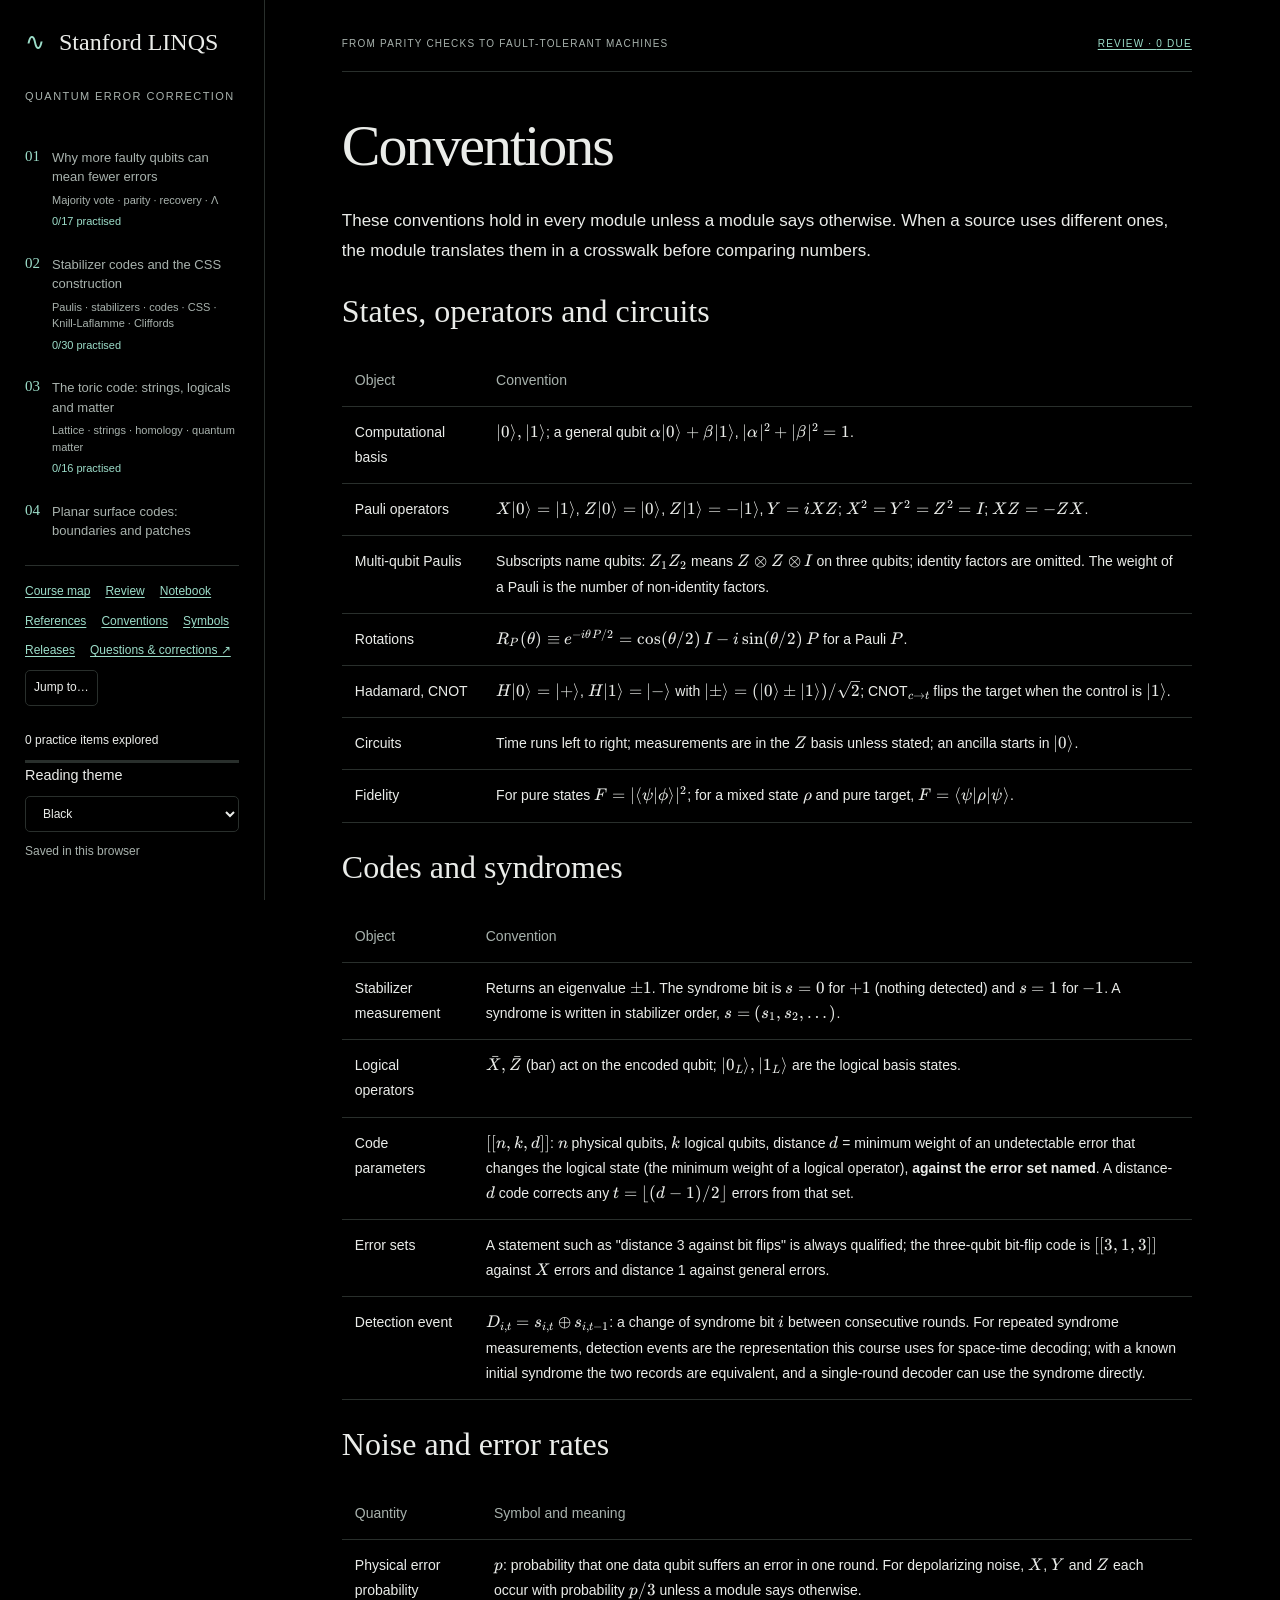
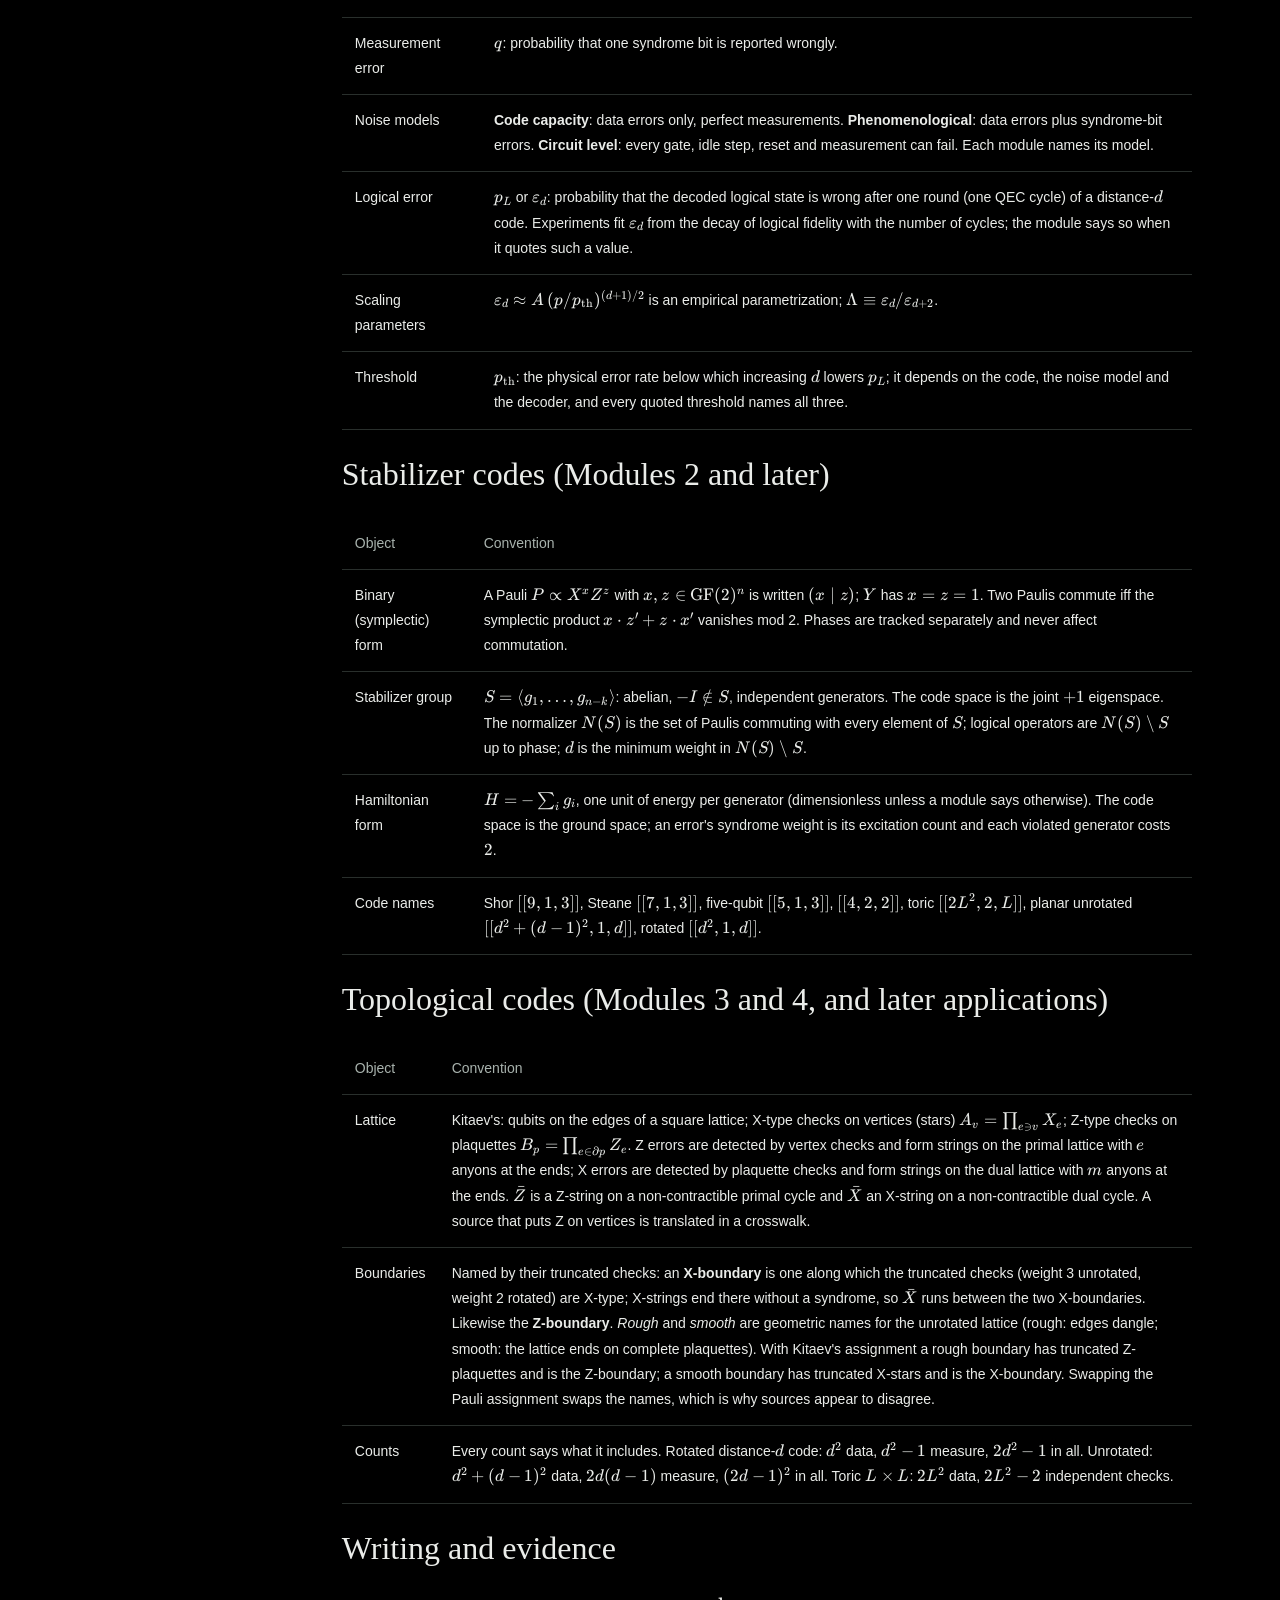
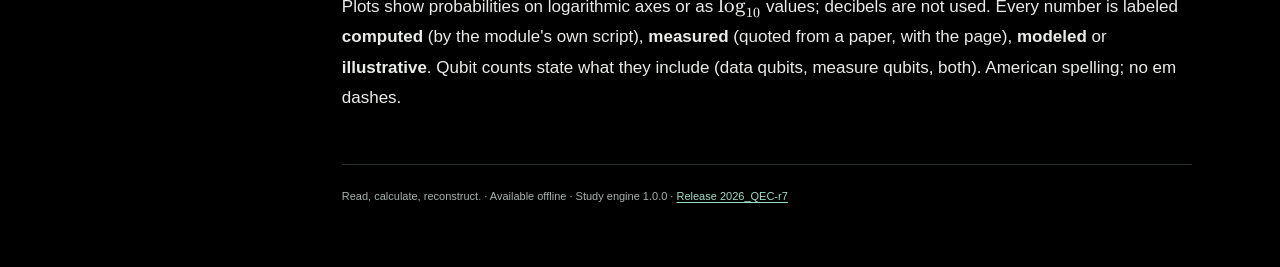
==== commit 0cfd6c8f: "2026_QEC: release 2026_QEC-r7 with a Releases page From private source 74a17ef (clean). Adds release" ====
--- a/2026_QEC/conventions.html
+++ b/2026_QEC/conventions.html
@@ -1,4 +1,4 @@
-<!doctype html><html lang="en"><head><meta charset="utf-8"><script id="study-theme-init">(function(){var theme="black";try{var saved=JSON.parse(localStorage.getItem("study-release:quantum_error_correction"));if(["black","midnight","ivory","sage","plum"].indexOf(saved&&saved.prefs&&saved.prefs.theme)!==-1)theme=saved.prefs.theme;}catch(_){}document.documentElement.dataset.theme=theme;})();</script><link rel="icon" href="data:,"><meta name="viewport" content="width=device-width,initial-scale=1"><title>Conventions · Quantum error correction</title><meta name="description" content="Build an intuitive and quantitative grasp of quantum error correction: compute logical error rates, thresholds and Λ; construct stabilizer, surface and qLDPC codes and their logical gates; read how Google, IBM and the neutral-atom groups implement them; and connect codes to condensed matter, statistical mechanics and classical coding theory."><link rel="stylesheet" href="assets/katex/katex.min.css"><link rel="stylesheet" href="assets/study.css"><script id="study-page-data" type="application/json">{"comments":{},"commentLifecycle":{},"answers":{},"course":"quantum_error_correction","courseTitle":"Quantum error correction","module":null,"revision":"sha256:18c68c8f806bed81","engineVersion":"1.0.0","dev":false,"release":{"label":"2026_QEC-r6","questionsUrl":"https://docs.google.com/document/d/1dp_MXEA5aFQJ1om-RrPk7rns6-5DhuFm/edit"},"itemIndex":{"m1-predict-crossing":{"type":"predict","module":"m1","subsection":"m1-majority","title":"Where do the distance curves meet?","responseType":"choice"},"m1-q-leading":{"type":"quiz","module":"m1","subsection":"m1-majority","title":"Evaluate the five-bit tail","responseType":"numeric"},"m1-q-above-threshold":{"type":"quiz","module":"m1","subsection":"m1-majority","title":"Above the majority threshold","responseType":"choice"},"m1-q-cloning":{"type":"quiz","module":"m1","subsection":"m1-obstacles","title":"The permitted copier","responseType":"choice"},"m1-q-syndrome":{"type":"quiz","module":"m1","subsection":"m1-bitflip","title":"Decode the sign pattern","responseType":"choice"},"m1-predict-single-qubit":{"type":"predict","module":"m1","subsection":"m1-bitflip","title":"What can one physical qubit reveal?","responseType":"choice"},"m1-q-commute":{"type":"quiz","module":"m1","subsection":"m1-bitflip","title":"Commute does not mean correct","responseType":"multi"},"m1-predict-rotation":{"type":"predict","module":"m1","subsection":"m1-discretize","title":"How often does a small rotation flag?","responseType":"numeric"},"m1-q-after-measurement":{"type":"quiz","module":"m1","subsection":"m1-discretize","title":"What remains after a clean outcome?","responseType":"choice"},"m1-q-lambda-extract":{"type":"quiz","module":"m1","subsection":"m1-lambda","title":"Extract a measured suppression ratio","responseType":"numeric"},"m1-predict-lambda":{"type":"predict","module":"m1","subsection":"m1-lambda","title":"Is Λ a property of qubits alone?","responseType":"choice"},"m1-q-events":{"type":"quiz","module":"m1","subsection":"m1-time","title":"Read a temporal pair","responseType":"choice"},"m1-reconstruction":{"type":"exercise","module":"m1","subsection":"m1-practice","title":"Rebuild the two mechanisms","responseType":"text"},"m1-transfer":{"type":"exercise","module":"m1","subsection":"m1-practice","title":"Rotate the code into the phase basis","responseType":"text"},"m1-calc-floor":{"type":"exercise","module":"m1","subsection":"m1-practice","title":"Where does a floor take over?","responseType":"text"},"m1-challenge-paper":{"type":"challenge","module":"m1","subsection":"m1-practice","title":"Reconstruct the experimental ladder","responseType":"text"},"m1-challenge-correlated":{"type":"challenge","module":"m1","subsection":"m1-practice","title":"Let faults arrive in neighboring pairs","responseType":"text"},"m2-predict-commute":{"type":"predict","module":"m2","subsection":"m2-pauli","title":"Count the overlapping sites","responseType":"choice"},"m2-q-symplectic":{"type":"quiz","module":"m2","subsection":"m2-pauli","title":"A binary product, not a real inner product","responseType":"numeric"},"m2-predict-halving":{"type":"predict","module":"m2","subsection":"m2-stabilizer","title":"Why exactly half?","responseType":"choice"},"m2-predict-dim":{"type":"predict","module":"m2","subsection":"m2-stabilizer","title":"Constraints versus stored qubits","responseType":"choice"},"m2-q-energy":{"type":"quiz","module":"m2","subsection":"m2-stabilizer","title":"The energy of one physical error","responseType":"numeric"},"m2-q-minus-i":{"type":"quiz","module":"m2","subsection":"m2-stabilizer","title":"Consistent commutation, inconsistent signs","responseType":"choice"},"m2-q-distance":{"type":"quiz","module":"m2","subsection":"m2-logicals","title":"A logical operator sets the distance","responseType":"numeric"},"m2-q-distance-basis":{"type":"quiz","module":"m2","subsection":"m2-logicals","title":"Distance cannot depend on logical naming","responseType":"choice"},"m2-predict-playground":{"type":"predict","module":"m2","subsection":"m2-logicals","title":"How many distinct single-error signals?","responseType":"choice"},"m2-q-degenerate":{"type":"quiz","module":"m2","subsection":"m2-examples","title":"Which pairs does the Shor lookup correct?","responseType":"multi"},"m2-predict-steane-k":{"type":"predict","module":"m2","subsection":"m2-examples","title":"Reuse the rows in both Pauli sectors","responseType":"choice"},"m2-q-perfect":{"type":"quiz","module":"m2","subsection":"m2-examples","title":"Perfect in which sense?","responseType":"choice"},"m2-q-shor-syndrome":{"type":"quiz","module":"m2","subsection":"m2-examples","title":"What does a perfect lookup do beyond its promise?","responseType":"choice"},"m2-q-bound-ladder":{"type":"quiz","module":"m2","subsection":"m2-examples","title":"A bound is not an existence theorem","responseType":"numeric"},"m2-predict-css-k":{"type":"predict","module":"m2","subsection":"m2-css","title":"Count ranks, not drawn check nodes","responseType":"numeric"},"m2-q-css-condition":{"type":"quiz","module":"m2","subsection":"m2-css","title":"The compatibility condition in physical language","responseType":"choice"},"m2-q-kl-degenerate":{"type":"quiz","module":"m2","subsection":"m2-knill-laflamme","title":"Is a nonzero off-diagonal error overlap fatal?","responseType":"choice"},"m2-predict-reduced":{"type":"predict","module":"m2","subsection":"m2-knill-laflamme","title":"What can a small region know?","responseType":"choice"},"m2-q-erasure":{"type":"quiz","module":"m2","subsection":"m2-knill-laflamme","title":"Spend distance on two kinds of uncertainty","responseType":"multi"},"m2-predict-cnot":{"type":"predict","module":"m2","subsection":"m2-clifford","title":"Where does a target phase flip go?","responseType":"choice"},"m2-q-transversal-h":{"type":"quiz","module":"m2","subsection":"m2-clifford","title":"A transversal gate can change the code","responseType":"choice"},"m2-q-deterministic":{"type":"quiz","module":"m2","subsection":"m2-clifford","title":"Which outcome is guaranteed?","responseType":"choice"},"m2-q-what-is-measured":{"type":"quiz","module":"m2","subsection":"m2-clifford","title":"Read a mixed observable backward","responseType":"choice"},"m2-reconstruction":{"type":"exercise","module":"m2","subsection":"m2-practice","title":"Rebuild the algebra from the checks","responseType":"text"},"m2-transfer":{"type":"exercise","module":"m2","subsection":"m2-practice","title":"Detection, erasure and post-selection in four qubits","responseType":"text"},"m2-transfer-measure":{"type":"exercise","module":"m2","subsection":"m2-practice","title":"Measurement does the work: enter a code and build a gate","responseType":"text"},"m2-calc-transversal-phase":{"type":"exercise","module":"m2","subsection":"m2-practice","title":"Transversal phase gates and a slightly wrong angle","responseType":"text"},"m2-calc-coherent":{"type":"exercise","module":"m2","subsection":"m2-practice","title":"Every qubit over-rotates","responseType":"text"},"m2-challenge-bias":{"type":"challenge","module":"m2","subsection":"m2-practice","title":"When the decoder should not trust minimum weight","responseType":"text"},"m2-challenge-fifteen":{"type":"challenge","module":"m2","subsection":"m2-practice","title":"The fifteen-qubit code on a four-cube","responseType":"text"},"m3-predict-k":{"type":"predict","module":"m3","subsection":"m3-toric","title":"Count information, not drawn checks","responseType":"choice"},"m3-q-overlap":{"type":"quiz","module":"m3","subsection":"m3-toric","title":"Keep the parallel edges","responseType":"choice"},"m3-q-closed-loop":{"type":"quiz","module":"m3","subsection":"m3-anyons","title":"Zero syndrome does not settle the question","responseType":"choice"},"m3-q-fermion":{"type":"quiz","module":"m3","subsection":"m3-anyons","title":"Rotate the composite","responseType":"choice"},"m3-q-class":{"type":"quiz","module":"m3","subsection":"m3-homology","title":"Read a class, not a shape","responseType":"choice"},"m3-predict-deform":{"type":"predict","module":"m3","subsection":"m3-homology","title":"Move two neighboring faces","responseType":"text"},"m3-predict-distance":{"type":"predict","module":"m3","subsection":"m3-homology","title":"Which length limits protection?","responseType":"choice"},"m3-predict-halfway":{"type":"predict","module":"m3","subsection":"m3-homology","title":"Past the halfway point","responseType":"choice"},"m3-predict-syndrome":{"type":"predict","module":"m3","subsection":"m3-homology","title":"Count ends before opening the lattice","responseType":"choice"},"m3-q-gap":{"type":"quiz","module":"m3","subsection":"m3-matter","title":"Does the gap do the decoder's work?","responseType":"choice"},"m3-reconstruction":{"type":"exercise","module":"m3","subsection":"m3-practice","title":"Rebuild the lattice argument","responseType":"text"},"m3-gauge-gauss-reconstruction":{"type":"exercise","module":"m3","subsection":"m3-practice","title":"Read charge through a boundary","responseType":"text"},"m3-reconstruct-loop-gas":{"type":"exercise","module":"m3","subsection":"m3-practice","title":"Put a phase on the loop sum","responseType":"text"},"m3-calc-splitting":{"type":"exercise","module":"m3","subsection":"m3-practice","title":"Count the virtual winding processes","responseType":"text"},"m3-proof-genus":{"type":"exercise","module":"m3","subsection":"m3-practice","title":"Join two tori and test their seam","responseType":"text"},"m3-challenge-paper":{"type":"challenge","module":"m3","subsection":"m3-practice","title":"Reconstruct the entropy subtraction","responseType":"text"},"m3-s35-check-retained":{"type":"exercise","module":"m14","subsection":"m3-boundaries","title":"Read the check that remains","responseType":"text"},"m3-predict-end":{"type":"predict","module":"m14","subsection":"m3-boundaries","title":"Does a smooth side erase a vertex defect?","responseType":"choice"},"m3-s35-lost-pair":{"type":"exercise","module":"m14","subsection":"m3-boundaries","title":"Follow the lost logical pair","responseType":"text"},"m3-s35-count-patch":{"type":"exercise","module":"m14","subsection":"m3-boundaries","title":"Separate information from hardware","responseType":"text"},"m3-s35-deform-end":{"type":"exercise","module":"m14","subsection":"m3-boundaries","title":"Move the endpoint with a check","responseType":"text"},"m3-s35-distance-bound":{"type":"exercise","module":"m14","subsection":"m3-boundaries","title":"Bound every logical Pauli","responseType":"text"},"m3-q-planar-k":{"type":"quiz","module":"m14","subsection":"m3-boundaries","title":"Remove the alternation","responseType":"choice"},"m3-q-rough-name":{"type":"quiz","module":"m14","subsection":"m3-boundaries","title":"What does the word rough fix?","responseType":"choice"},"m3-q-half-checks":{"type":"quiz","module":"m14","subsection":"m3-rotated","title":"Does a weight-two check spoil commutation?","responseType":"choice"},"m3-predict-rotated-n":{"type":"predict","module":"m14","subsection":"m3-rotated","title":"Allocate two memories or one","responseType":"numeric"},"m3-q-loop-count":{"type":"quiz","module":"m14","subsection":"m3-anatomy","title":"A single visible defect","responseType":"choice"},"m3-q-d3-check":{"type":"quiz","module":"m14","subsection":"m3-anatomy","title":"Use the half-check's degeneracy","responseType":"choice"},"m3-q-frame-sign":{"type":"quiz","module":"m14","subsection":"m3-anatomy","title":"Follow the recorded sign","responseType":"choice"},"m3-predict-absorb":{"type":"predict","module":"m14","subsection":"m3-anatomy","title":"Change the assignment, not the geometry","responseType":"choice"},"m3-q-total":{"type":"quiz","module":"m14","subsection":"m3-anatomy","title":"Count the required interactions","responseType":"numeric"},"m14-reconstruction":{"type":"exercise","module":"m14","subsection":"m14-practice","title":"Cut the torus in the opposite order","responseType":"text"},"m3-transfer-hadamard":{"type":"exercise","module":"m14","subsection":"m14-practice","title":"Transversal Hadamard turns the patch","responseType":"text"},"m3-calc-decode-d3":{"type":"exercise","module":"m14","subsection":"m14-practice","title":"Let two errors impersonate one","responseType":"text"},"m3-transfer-frame":{"type":"exercise","module":"m14","subsection":"m14-practice","title":"Read the logical value with its frame","responseType":"text"},"m3-transfer":{"type":"exercise","module":"m14","subsection":"m14-practice","title":"A rectangular rotated memory","responseType":"text"},"m3-challenge-boundary":{"type":"challenge","module":"m14","subsection":"m14-practice","title":"Remove the mixed-boundary assumption","responseType":"text"},"m3-challenge-dead-check":{"type":"challenge","module":"m14","subsection":"m14-practice","title":"Turn off one check","responseType":"text"},"m6-quiz-cleaning":{"type":"quiz","module":"m6","subsection":"m6-bpt","title":"Move the row","responseType":"choice"},"m6-ex-cleaning-certificate":{"type":"exercise","module":"m6","subsection":"m6-bpt","title":"Certify the region","responseType":"text"},"m6-quiz-union":{"type":"quiz","module":"m6","subsection":"m6-bpt","title":"Combine correctable regions","responseType":"choice"},"m6-quiz-corner-labels":{"type":"quiz","module":"m6","subsection":"m6-bpt","title":"Count corner labels","responseType":"numeric"},"m6-quiz-bpt-scope":{"type":"quiz","module":"m6","subsection":"m6-bpt","title":"Keep a positive rate","responseType":"choice"},"m6-predict-sparsity":{"type":"predict","module":"m6","subsection":"m6-bpt","title":"Few neighbors, nearby neighbors?","responseType":"text"},"m6-quiz-hamming-edge":{"type":"quiz","module":"m6","subsection":"m6-ldpc","title":"Count a check’s lines","responseType":"numeric"},"m6-quiz-graph-row":{"type":"quiz","module":"m6","subsection":"m6-ldpc","title":"Read a row from the graph","responseType":"choice"},"m6-quiz-sparse-weight":{"type":"quiz","module":"m6","subsection":"m6-ldpc","title":"Bound both degrees","responseType":"choice"},"m6-quiz-design-rate":{"type":"quiz","module":"m6","subsection":"m6-ldpc","title":"Scale the same degrees","responseType":"numeric"},"m6-quiz-css-overlap":{"type":"quiz","module":"m6","subsection":"m6-ldpc","title":"Test the mixed overlap","responseType":"choice"},"m6-quiz-factor-rank":{"type":"quiz","module":"m6","subsection":"m6-hgp","title":"Count independent factor checks","responseType":"numeric"},"m6-predict-product-repair":{"type":"predict","module":"m6","subsection":"m6-hgp","title":"Repair the failed pair","responseType":"text"},"m6-quiz-product-size":{"type":"quiz","module":"m6","subsection":"m6-hgp","title":"Count both data blocks","responseType":"numeric"},"m6-ex-product-row":{"type":"exercise","module":"m6","subsection":"m6-hgp","title":"Rebuild the repaired rows","responseType":"text"},"m6-quiz-transpose-count":{"type":"quiz","module":"m6","subsection":"m6-hgp","title":"Keep the dependent-row contribution","responseType":"numeric"},"m6-quiz-product-distance":{"type":"quiz","module":"m6","subsection":"m6-hgp","title":"Choose the overall distance","responseType":"choice"},"m6-ex-toric-map":{"type":"exercise","module":"m6","subsection":"m6-hgp","title":"Identify a star across the seam","responseType":"text"},"m6-quiz-shift-wrap":{"type":"quiz","module":"m6","subsection":"m6-bb","title":"Follow the wrap","responseType":"numeric"},"m6-quiz-polynomial-cancel":{"type":"quiz","module":"m6","subsection":"m6-bb","title":"Cancel coincident hops","responseType":"choice"},"m6-quiz-bb-neighbors":{"type":"quiz","module":"m6","subsection":"m6-bb","title":"Count one check’s neighbors","responseType":"numeric"},"m6-quiz-bb-transpose":{"type":"quiz","module":"m6","subsection":"m6-bb","title":"Place the transpose","responseType":"choice"},"m6-ex-tiny-rank":{"type":"exercise","module":"m6","subsection":"m6-bb","title":"Recover the two free choices","responseType":"text"},"m6-quiz-tiny-k":{"type":"quiz","module":"m6","subsection":"m6-bb","title":"Count independent constraints","responseType":"numeric"},"m6-predict-bb":{"type":"predict","module":"m6","subsection":"m6-bb","title":"More sites and more logical qubits","responseType":"text"},"m6-ex-bb-observation":{"type":"exercise","module":"m6","subsection":"m6-bb","title":"Read the rank observations","responseType":"text"},"m6-quiz-rank-not-distance":{"type":"quiz","module":"m6","subsection":"m6-bb","title":"Separate rank from distance","responseType":"choice"},"m6-quiz-logical-patches":{"type":"quiz","module":"m6","subsection":"m6-bb","title":"Shared sites and separate logical qubits","responseType":"choice"},"m6-quiz-degree-hardware":{"type":"quiz","module":"m6","subsection":"m6-hardware","title":"Count the full neighborhood","responseType":"numeric"},"m6-quiz-thickness":{"type":"quiz","module":"m6","subsection":"m6-hardware","title":"Interpret the planar partition","responseType":"choice"},"m6-quiz-kunlun-inventory":{"type":"quiz","module":"m6","subsection":"m6-hardware","title":"Count device qubits per logical","responseType":"numeric"},"m6-ex-hardware-evidence":{"type":"exercise","module":"m6","subsection":"m6-hardware","title":"Match a claim to its evidence","responseType":"text"},"m6-quiz-matched-count":{"type":"quiz","module":"m6","subsection":"m6-hardware","title":"Count the matched patch block","responseType":"numeric"},"m6-predict-map":{"type":"predict","module":"m6","subsection":"m6-hardware","title":"What changes when the lines move","responseType":"text"},"m6-ex-map-observation":{"type":"exercise","module":"m6","subsection":"m6-hardware","title":"Identify the displayed edge set","responseType":"text"},"m6-quiz-relative-distance":{"type":"quiz","module":"m6","subsection":"m6-good-codes","title":"Normalize the distance","responseType":"numeric"},"m6-quiz-good-family":{"type":"quiz","module":"m6","subsection":"m6-good-codes","title":"Two points or a family","responseType":"choice"},"m6-quiz-lift-degree":{"type":"quiz","module":"m6","subsection":"m6-good-codes","title":"Follow a permuted edge","responseType":"choice"},"m6-ex-tanner-distinction":{"type":"exercise","module":"m6","subsection":"m6-good-codes","title":"Representation or construction","responseType":"text"},"m6-quiz-frontier-premise":{"type":"quiz","module":"m6","subsection":"m6-good-codes","title":"Identify the premise that changes","responseType":"choice"},"m6-ex-reconstruct":{"type":"exercise","module":"m6","subsection":"m6-practice","title":"Rebuild cleaning and the planar bound","responseType":"text"},"m6-ex-calculate":{"type":"exercise","module":"m6","subsection":"m6-practice","title":"Count the tiny BB code by hand","responseType":"text"},"m6-ex-proof":{"type":"exercise","module":"m6","subsection":"m6-practice","title":"Prove the product’s parameters","responseType":"text"},"m6-ex-explain":{"type":"exercise","module":"m6","subsection":"m6-practice","title":"State what each calculation establishes","responseType":"text"},"m6-ex-transfer":{"type":"exercise","module":"m6","subsection":"m6-practice","title":"Transfer the locality argument","responseType":"text"},"m6-challenge-paper":{"type":"challenge","module":"m6","subsection":"m6-practice","title":"Read a logical pair from the paper","responseType":"text"},"m6-challenge-design":{"type":"challenge","module":"m6","subsection":"m6-practice","title":"Design a matched-distance resource table","responseType":"text"},"m6-challenge-break":{"type":"challenge","module":"m6","subsection":"m6-practice","title":"Break the six-neighbor claim","responseType":"text"},"m7-quiz-degeneracy":{"type":"quiz","module":"m7","subsection":"m7-hamiltonians","title":"Check the claim","responseType":"choice"},"m7-quiz-entropy-sign":{"type":"quiz","module":"m7","subsection":"m7-hamiltonians","title":"Check the claim","responseType":"choice"},"m7-quiz-fusion":{"type":"quiz","module":"m7","subsection":"m7-hamiltonians","title":"Check the claim","responseType":"choice"},"m7-quiz-gap-distance":{"type":"quiz","module":"m7","subsection":"m7-barriers","title":"Check the claim","responseType":"choice"},"m7-predict-energy":{"type":"predict","module":"m7","subsection":"m7-barriers","title":"Which route has the smaller peak?","responseType":"text"},"m7-quiz-thermal":{"type":"quiz","module":"m7","subsection":"m7-barriers","title":"Check the claim","responseType":"choice"},"m7-quiz-nogo":{"type":"quiz","module":"m7","subsection":"m7-barriers","title":"Check the claim","responseType":"choice"},"m7-quiz-four-d":{"type":"quiz","module":"m7","subsection":"m7-barriers","title":"Check the claim","responseType":"choice"},"m7-quiz-fractal":{"type":"quiz","module":"m7","subsection":"m7-barriers","title":"Check the claim","responseType":"choice"},"m7-quiz-reduced-weight":{"type":"quiz","module":"m7","subsection":"m7-single-shot","title":"Check the claim","responseType":"choice"},"m7-quiz-metacheck":{"type":"quiz","module":"m7","subsection":"m7-single-shot","title":"Check the claim","responseType":"choice"},"m7-quiz-single-shot":{"type":"quiz","module":"m7","subsection":"m7-single-shot","title":"Check the claim","responseType":"choice"},"m7-quiz-both-sectors":{"type":"quiz","module":"m7","subsection":"m7-single-shot","title":"Check the claim","responseType":"choice"},"m7-quiz-goodness":{"type":"quiz","module":"m7","subsection":"m7-good-codes","title":"Check the claim","responseType":"choice"},"m7-quiz-free-energy":{"type":"quiz","module":"m7","subsection":"m7-good-codes","title":"Check the claim","responseType":"choice"},"m7-quiz-glass":{"type":"quiz","module":"m7","subsection":"m7-good-codes","title":"Check the claim","responseType":"choice"},"m7-quiz-scope":{"type":"quiz","module":"m7","subsection":"m7-good-codes","title":"Check the claim","responseType":"choice"},"m7-quiz-kw-sector":{"type":"quiz","module":"m7","subsection":"m7-gauging","title":"Check the claim","responseType":"choice"},"m7-quiz-bond":{"type":"quiz","module":"m7","subsection":"m7-gauging","title":"Check the claim","responseType":"choice"},"m7-quiz-gauss":{"type":"quiz","module":"m7","subsection":"m7-gauging","title":"Check the claim","responseType":"choice"},"m7-quiz-flux":{"type":"quiz","module":"m7","subsection":"m7-gauging","title":"Check the claim","responseType":"choice"},"m7-quiz-outcome-parity":{"type":"quiz","module":"m7","subsection":"m7-gauging","title":"Check the claim","responseType":"choice"},"m7-quiz-gauging-state":{"type":"quiz","module":"m7","subsection":"m7-gauging","title":"Check the claim","responseType":"choice"},"m7-predict-gauging":{"type":"predict","module":"m7","subsection":"m7-gauging","title":"What will the matter record leave behind?","responseType":"text"},"m7-quiz-product-sites":{"type":"quiz","module":"m7","subsection":"m7-products","title":"Check the claim","responseType":"choice"},"m7-quiz-product-star":{"type":"quiz","module":"m7","subsection":"m7-products","title":"Check the claim","responseType":"choice"},"m7-quiz-product-flux":{"type":"quiz","module":"m7","subsection":"m7-products","title":"Check the claim","responseType":"choice"},"m7-quiz-product-energy":{"type":"quiz","module":"m7","subsection":"m7-products","title":"Check the claim","responseType":"choice"},"m7-quiz-honeycomb":{"type":"quiz","module":"m7","subsection":"m7-dynamics","title":"Check the claim","responseType":"choice"},"m7-quiz-floquet-label":{"type":"quiz","module":"m7","subsection":"m7-dynamics","title":"Check the claim","responseType":"choice"},"m7-quiz-record":{"type":"quiz","module":"m7","subsection":"m7-dynamics","title":"Check the claim","responseType":"choice"},"m7-quiz-monitoring":{"type":"quiz","module":"m7","subsection":"m7-dynamics","title":"Check the claim","responseType":"choice"},"m7-quiz-dynamics-scope":{"type":"quiz","module":"m7","subsection":"m7-dynamics","title":"Check the claim","responseType":"choice"},"m7-quiz-nlts":{"type":"quiz","module":"m7","subsection":"m7-complexity","title":"Check the claim","responseType":"choice"},"m7-quiz-complexity-scope":{"type":"quiz","module":"m7","subsection":"m7-complexity","title":"Check the claim","responseType":"choice"},"m7-reconstruction":{"type":"exercise","module":"m7","subsection":"m7-practice","title":"Rebuild the BB energy calculation","responseType":"text"},"m7-transfer":{"type":"exercise","module":"m7","subsection":"m7-practice","title":"Transfer the energy question to the product","responseType":"text"},"m7-calculation":{"type":"exercise","module":"m7","subsection":"m7-practice","title":"Prove the cube route peak is optimal","responseType":"text"},"m7-explanation":{"type":"exercise","module":"m7","subsection":"m7-practice","title":"Explain three different kinds of protection","responseType":"text"},"m7-proof":{"type":"exercise","module":"m7","subsection":"m7-practice","title":"Turn the cleaning picture into local indistinguishability","responseType":"text"},"m7-paper-figure":{"type":"challenge","module":"m7","subsection":"m7-practice","title":"Read a theorem label on a phase sketch","responseType":"text"},"m7-design":{"type":"challenge","module":"m7","subsection":"m7-practice","title":"Finish a different gauging outcome","responseType":"text"},"m7-break-model":{"type":"challenge","module":"m7","subsection":"m7-practice","title":"Break the monitoring analogy","responseType":"text"},"m4-predict-cz-basis":{"type":"predict","module":"m4","subsection":"m4-circuit","title":"What does the CZ circuit reveal?","responseType":"choice"},"m4-q-data-basis":{"type":"quiz","module":"m4","subsection":"m4-circuit","title":"Repair the data basis","responseType":"choice"},"m4-q-hook-absorption":{"type":"quiz","module":"m4","subsection":"m4-hooks","title":"Does a neighboring check absorb the hook?","responseType":"choice"},"m4-predict-hook":{"type":"predict","module":"m4","subsection":"m4-hooks","title":"Which gates remain?","responseType":"choice"},"m4-q-first-round":{"type":"quiz","module":"m4","subsection":"m4-detectors","title":"Is the first sign an error?","responseType":"choice"},"m4-q-y":{"type":"quiz","module":"m4","subsection":"m4-detectors","title":"How many checks change?","responseType":"numeric"},"m4-predict-final-detector":{"type":"predict","module":"m4","subsection":"m4-detectors","title":"Does the final readout add an event?","responseType":"choice"},"m4-q-noise":{"type":"quiz","module":"m4","subsection":"m4-noise","title":"Does the same p mean the same hardware?","responseType":"choice"},"m4-q-reset":{"type":"quiz","module":"m4","subsection":"m4-leakage","title":"Why not reset all the data?","responseType":"choice"},"m4-predict-leakage":{"type":"predict","module":"m4","subsection":"m4-leakage","title":"Is the average enough?","responseType":"choice"},"m4-predict-cz-return":{"type":"predict","module":"m4","subsection":"m4-hardware","title":"A second return","responseType":"choice"},"m4-q-latency":{"type":"quiz","module":"m4","subsection":"m4-hardware","title":"Fast rounds, delayed answer","responseType":"choice"},"m4-q-contrast":{"type":"quiz","module":"m4","subsection":"m4-experiments","title":"Interpret vanishing contrast","responseType":"choice"},"m4-q-comparison":{"type":"quiz","module":"m4","subsection":"m4-experiments","title":"Compare protected information","responseType":"choice"},"m4-q-budget":{"type":"quiz","module":"m4","subsection":"m4-experiments","title":"Predict the budget change","responseType":"numeric"},"m4-reconstruction":{"type":"exercise","module":"m4","subsection":"m4-practice","title":"Follow a fault from the circuit to the record","responseType":"text"},"m4-transfer":{"type":"exercise","module":"m4","subsection":"m4-practice","title":"Transfer to the four-data-qubit code","responseType":"text"},"m4-calc-decay":{"type":"exercise","module":"m4","subsection":"m4-practice","title":"Recover the round rate from two durations","responseType":"text"},"m4-calc-cz":{"type":"exercise","module":"m4","subsection":"m4-practice","title":"Return with the right phase","responseType":"text"},"m4-challenge-paper":{"type":"challenge","module":"m4","subsection":"m4-practice","title":"Read the two experimental axes","responseType":"text"},"m4-challenge-break-model":{"type":"challenge","module":"m4","subsection":"m4-practice","title":"Break two incomplete optimization targets","responseType":"text"},"m5-predict-half-loop":{"type":"predict","module":"m5","subsection":"m5-chains","title":"How many faults must the loop contain?","responseType":"choice"},"m5-q-bound":{"type":"quiz","module":"m5","subsection":"m5-chains","title":"What has the bound established?","responseType":"choice"},"m5-q-free-energy":{"type":"quiz","module":"m5","subsection":"m5-rbim","title":"What does the optimal decision compare?","responseType":"choice"},"m5-predict-measurement-dimension":{"type":"predict","module":"m5","subsection":"m5-rbim","title":"What changes when check reports can be wrong?","responseType":"choice"},"m5-predict-erasure-loop":{"type":"predict","module":"m5","subsection":"m5-percolation","title":"Does every erased cycle lose a logical qubit?","responseType":"choice"},"m5-predict-erasure-crossing":{"type":"predict","module":"m5","subsection":"m5-percolation","title":"What should finite sizes show?","responseType":"choice"},"m5-q-erasure-event":{"type":"quiz","module":"m5","subsection":"m5-percolation","title":"What does uncorrectable mean here?","responseType":"choice"},"m5-q-edge-weight":{"type":"quiz","module":"m5","subsection":"m5-matching","title":"Compute an edge cost","responseType":"numeric"},"m5-q-matching-target":{"type":"quiz","module":"m5","subsection":"m5-matching","title":"What is optimized?","responseType":"choice"},"m5-predict-class":{"type":"predict","module":"m5","subsection":"m5-ml","title":"Can equal shortest paths lead to unequal classes?","responseType":"choice"},"m5-q-browne-shot":{"type":"quiz","module":"m5","subsection":"m5-ml","title":"Did optimal inference promise this shot would succeed?","responseType":"choice"},"m5-predict-correlation":{"type":"predict","module":"m5","subsection":"m5-learned","title":"Use the correlation","responseType":"numeric"},"m5-q-training":{"type":"quiz","module":"m5","subsection":"m5-learned","title":"What would demonstrate learning rather than memorization?","responseType":"choice"},"m5-q-throughput":{"type":"quiz","module":"m5","subsection":"m5-realtime","title":"Must every answer arrive within one cycle?","responseType":"choice"},"m5-q-backlog":{"type":"quiz","module":"m5","subsection":"m5-realtime","title":"Which growth law belongs to which question?","responseType":"choice"},"m5-predict-halving":{"type":"predict","module":"m5","subsection":"m5-overhead","title":"Halve the physical-noise parameter","responseType":"numeric"},"m5-q-threshold-inference":{"type":"quiz","module":"m5","subsection":"m5-overhead","title":"Does Λ determine a universal gate threshold?","responseType":"choice"},"m5-reconstruction":{"type":"exercise","module":"m5","subsection":"m5-practice","title":"Rebuild the route from loops to classes","responseType":"text"},"m5-transfer-erasure":{"type":"exercise","module":"m5","subsection":"m5-practice","title":"Transfer the criterion to erased geometry","responseType":"text"},"m5-calc-classes":{"type":"exercise","module":"m5","subsection":"m5-practice","title":"Calculate the two class risks","responseType":"text"},"m5-transfer-greedy":{"type":"exercise","module":"m5","subsection":"m5-practice","title":"Transfer the greedy failure to a torus","responseType":"text"},"m5-calc-concatenation":{"type":"exercise","module":"m5","subsection":"m5-practice","title":"Concatenate an ideal five-qubit block","responseType":"text"},"m5-proof-shor-family":{"type":"exercise","module":"m5","subsection":"m5-practice","title":"A growing-distance family with no positive threshold","responseType":"text"},"m5-challenge-paper":{"type":"challenge","module":"m5","subsection":"m5-practice","title":"Read a suppression ladder and forecast its cost","responseType":"text"},"m5-challenge-floor":{"type":"challenge","module":"m5","subsection":"m5-practice","title":"Break the distance-only design","responseType":"text"}},"targets":{"m1-hook":{"type":"hook","module":"m1","title":"hook","revision":"sha256:7e673288d8cf8d08"},"m1-majority":{"type":"subsection","module":"m1","title":"1.1 · Majority vote and the first threshold","revision":"sha256:7e673288d8cf8d08","number":"1.1"},"eq-m1-rep-encoding":{"type":"equation","module":"m1","title":"Eq. (1.1) · 1.1 · Majority vote and the first threshold","revision":"sha256:7e673288d8cf8d08"},"eq-m1-rep-logical":{"type":"equation","module":"m1","title":"Eq. (1.2) · 1.1 · Majority vote and the first threshold","revision":"sha256:7e673288d8cf8d08"},"m1-rep-logical-derivation":{"type":"derivation","module":"m1","title":"Count the patterns that defeat a majority","revision":"sha256:7e673288d8cf8d08"},"eq-m1-rep-leading":{"type":"equation","module":"m1","title":"Eq. (1.3) · 1.1 · Majority vote and the first threshold","revision":"sha256:7e673288d8cf8d08"},"m1-rep-leading-derivation":{"type":"derivation","module":"m1","title":"Keep the lowest power of the flip probability","revision":"sha256:7e673288d8cf8d08"},"m1-predict-crossing":{"type":"predict","module":"m1","title":"Where do the distance curves meet?","revision":"sha256:7e673288d8cf8d08"},"eq-m1-rep-crossing":{"type":"equation","module":"m1","title":"Eq. (1.4) · 1.1 · Majority vote and the first threshold","revision":"sha256:7e673288d8cf8d08"},"m1-rep-crossing-derivation":{"type":"derivation","module":"m1","title":"Complement patterns, then compare successive distances","revision":"sha256:7e673288d8cf8d08"},"m1-majority-crossing-figure":{"type":"figure","module":"m1","title":"Logarithmic physical and logical error axes show four repetition-code curves for distances 1, 3, 5, and 7. Longer codes have steeper small-error slopes and lower logical error below the common crossing at p = p_L = 1/2; above it, longer codes have higher logical error.","revision":"sha256:7e673288d8cf8d08"},"m1-q-leading":{"type":"quiz","module":"m1","title":"Evaluate the five-bit tail","revision":"sha256:7e673288d8cf8d08"},"m1-majority-example":{"type":"worked-example","module":"m1","title":"One percent physical errors","revision":"sha256:7e673288d8cf8d08"},"m1-q-above-threshold":{"type":"quiz","module":"m1","title":"Above the majority threshold","revision":"sha256:7e673288d8cf8d08"},"m1-fec-tangent":{"type":"callout","module":"m1","title":"Tangent: the classical FEC connection","revision":"sha256:7e673288d8cf8d08"},"m1-vonneumann-story":{"type":"story","module":"m1","title":"Reliable organisms from unreliable components","revision":"sha256:7e673288d8cf8d08"},"m1-obstacles":{"type":"subsection","module":"m1","title":"1.2 · Why the quantum case looks impossible","revision":"sha256:7e673288d8cf8d08","number":"1.2"},"m1-three-obstacles-figure":{"type":"figure","module":"m1","title":"Three schematic panels contrast a short rotation arc with a full bit flip, cross out a copier that would duplicate an arbitrary unknown qubit, and show a Z measurement selecting either basis state from a superposition.","revision":"sha256:7e673288d8cf8d08"},"eq-m1-no-cloning":{"type":"equation","module":"m1","title":"Eq. (1.5) · 1.2 · Why the quantum case looks impossible","revision":"sha256:7e673288d8cf8d08"},"m1-no-cloning-derivation":{"type":"derivation","module":"m1","title":"A copier cannot preserve arbitrary inner products","revision":"sha256:7e673288d8cf8d08"},"eq-m1-rotation":{"type":"equation","module":"m1","title":"Eq. (1.6) · 1.2 · Why the quantum case looks impossible","revision":"sha256:7e673288d8cf8d08"},"eq-m1-rotation-expanded":{"type":"equation","module":"m1","title":"Eq. (1.7) · 1.2 · Why the quantum case looks impossible","revision":"sha256:7e673288d8cf8d08"},"m1-rotation-derivation":{"type":"derivation","module":"m1","title":"Separate even and odd powers of the Pauli","revision":"sha256:7e673288d8cf8d08"},"m1-q-cloning":{"type":"quiz","module":"m1","title":"The permitted copier","revision":"sha256:7e673288d8cf8d08"},"m1-bitflip":{"type":"subsection","module":"m1","title":"1.3 · Parity, not value: the three-qubit bit-flip code","revision":"sha256:7e673288d8cf8d08","number":"1.3"},"eq-m1-code-states":{"type":"equation","module":"m1","title":"Eq. (1.8) · 1.3 · Parity, not value: the three-qubit bit-flip code","revision":"sha256:7e673288d8cf8d08"},"m1-bitflip-circuit-figure":{"type":"figure","module":"m1","title":"Two CNOTs encode one input qubit into three data qubits. After an error slot, data-controlled CNOTs write two parities onto separate ancillas for Z measurement. The adjacent table maps I, X₁, X₂, and X₃ to syndromes 00, 10, 11, and 01.","revision":"sha256:7e673288d8cf8d08"},"eq-m1-stabilizers":{"type":"equation","module":"m1","title":"Eq. (1.9) · 1.3 · Parity, not value: the three-qubit bit-flip code","revision":"sha256:7e673288d8cf8d08"},"eq-m1-stabilizer-action":{"type":"equation","module":"m1","title":"Eq. (1.10) · 1.3 · Parity, not value: the three-qubit bit-flip code","revision":"sha256:7e673288d8cf8d08"},"m1-stabilizer-action-derivation":{"type":"derivation","module":"m1","title":"Compute the anticommutation signs","revision":"sha256:7e673288d8cf8d08"},"m1-syndrome-example":{"type":"worked-example","module":"m1","title":"Follow a complex amplitude through correction","revision":"sha256:7e673288d8cf8d08"},"m1-q-syndrome":{"type":"quiz","module":"m1","title":"Decode the sign pattern","revision":"sha256:7e673288d8cf8d08"},"m1-predict-single-qubit":{"type":"predict","module":"m1","title":"What can one physical qubit reveal?","revision":"sha256:7e673288d8cf8d08"},"eq-m1-reduced-state":{"type":"equation","module":"m1","title":"Eq. (1.11) · 1.3 · Parity, not value: the three-qubit bit-flip code","revision":"sha256:7e673288d8cf8d08"},"m1-reduced-state-derivation":{"type":"derivation","module":"m1","title":"Carry out the partial trace","revision":"sha256:7e673288d8cf8d08"},"eq-m1-logical-ops":{"type":"equation","module":"m1","title":"Eq. (1.12) · 1.3 · Parity, not value: the three-qubit bit-flip code","revision":"sha256:7e673288d8cf8d08"},"eq-m1-commute":{"type":"equation","module":"m1","title":"Eq. (1.13) · 1.3 · Parity, not value: the three-qubit bit-flip code","revision":"sha256:7e673288d8cf8d08"},"m1-commute-derivation":{"type":"derivation","module":"m1","title":"Even sign changes and logical information","revision":"sha256:7e673288d8cf8d08"},"m1-q-commute":{"type":"quiz","module":"m1","title":"Commute does not mean correct","revision":"sha256:7e673288d8cf8d08"},"m1-discretize":{"type":"subsection","module":"m1","title":"1.4 · Discretization: how measurement turns a continuum into a coin flip","revision":"sha256:7e673288d8cf8d08","number":"1.4"},"eq-m1-rotated-state":{"type":"equation","module":"m1","title":"Eq. (1.14) · 1.4 · Discretization: how measurement turns a continuum into a coin flip","revision":"sha256:7e673288d8cf8d08"},"m1-rotated-state-derivation":{"type":"derivation","module":"m1","title":"Apply the rotation to the encoded amplitudes","revision":"sha256:7e673288d8cf8d08"},"eq-m1-branches":{"type":"equation","module":"m1","title":"Eq. (1.15) · 1.4 · Discretization: how measurement turns a continuum into a coin flip","revision":"sha256:7e673288d8cf8d08"},"m1-branches-derivation":{"type":"derivation","module":"m1","title":"Project, apply the Born rule, normalize, and correct","revision":"sha256:7e673288d8cf8d08"},"m1-discretization-branches-figure":{"type":"figure","module":"m1","title":"As rotation angle runs from zero to π, cosine falls and sine rises; dotted and patterned squared curves show the corresponding probabilities. At 0.2 rad, the two syndrome branches have probabilities about 0.990033289 and 0.009966711, and either keeping the clean state or applying X₂ to the flagged state restores fidelity one.","revision":"sha256:7e673288d8cf8d08"},"eq-m1-uncorrected":{"type":"equation","module":"m1","title":"Eq. (1.16) · 1.4 · Discretization: how measurement turns a continuum into a coin flip","revision":"sha256:7e673288d8cf8d08"},"m1-uncorrected-derivation":{"type":"derivation","module":"m1","title":"Compute the unprotected overlap","revision":"sha256:7e673288d8cf8d08"},"m1-predict-rotation":{"type":"predict","module":"m1","title":"How often does a small rotation flag?","revision":"sha256:7e673288d8cf8d08"},"m1-discretization-lab":{"type":"lab","module":"m1","title":"A continuous rotation, two discrete syndromes","revision":"sha256:7e673288d8cf8d08"},"m1-q-after-measurement":{"type":"quiz","module":"m1","title":"What remains after a clean outcome?","revision":"sha256:7e673288d8cf8d08"},"m1-general-errors-tangent":{"type":"callout","module":"m1","title":"Tangent: extending the argument to general errors","revision":"sha256:7e673288d8cf8d08"},"eq-m1-pauli-basis":{"type":"equation","module":"m1","title":"Eq. (1.17) · 1.4 · Discretization: how measurement turns a continuum into a coin flip","revision":"sha256:7e673288d8cf8d08"},"m1-pauli-basis-derivation":{"type":"derivation","module":"m1","title":"Expand an arbitrary complex matrix","revision":"sha256:7e673288d8cf8d08"},"m1-lambda":{"type":"subsection","module":"m1","title":"1.5 · Scaling, Λ, and what Google measured","revision":"sha256:7e673288d8cf8d08","number":"1.5"},"eq-m1-scaling":{"type":"equation","module":"m1","title":"Eq. (1.18) · 1.5 · Scaling, Λ, and what Google measured","revision":"sha256:7e673288d8cf8d08"},"m1-q-lambda-extract":{"type":"quiz","module":"m1","title":"Extract a measured suppression ratio","revision":"sha256:7e673288d8cf8d08"},"eq-m1-lambda-repetition":{"type":"equation","module":"m1","title":"Eq. (1.19) · 1.5 · Scaling, Λ, and what Google measured","revision":"sha256:7e673288d8cf8d08"},"m1-lambda-repetition-derivation":{"type":"derivation","module":"m1","title":"Separate the small-error and large-distance limits","revision":"sha256:7e673288d8cf8d08"},"m1-lambda-example":{"type":"worked-example","module":"m1","title":"Compare two distance steps","revision":"sha256:7e673288d8cf8d08"},"eq-m1-floor":{"type":"equation","module":"m1","title":"Eq. (1.20) · 1.5 · Scaling, Λ, and what Google measured","revision":"sha256:7e673288d8cf8d08"},"m1-floor-derivation":{"type":"derivation","module":"m1","title":"Complement the independent no-failure events","revision":"sha256:7e673288d8cf8d08"},"m1-lambda-ladder-figure":{"type":"figure","module":"m1","title":"Logical error on a base-10 logarithmic axis decreases at successive odd distances from 1 through 15 for physical error probabilities 0.01, 0.05, and 0.2. The 0.01 curve falls fastest, but adding a distance-independent floor makes it level near 10⁻⁶. The distance-3 to distance-5 reduction is about 30.252.","revision":"sha256:7e673288d8cf8d08"},"m1-predict-lambda":{"type":"predict","module":"m1","title":"Is Λ a property of qubits alone?","revision":"sha256:7e673288d8cf8d08"},"m1-repetition-lab":{"type":"lab","module":"m1","title":"More faulty bits, fewer logical failures","revision":"sha256:7e673288d8cf8d08"},"m1-time":{"type":"subsection","module":"m1","title":"1.6 · When the measurement itself is wrong","revision":"sha256:7e673288d8cf8d08","number":"1.6"},"eq-m1-single-round":{"type":"equation","module":"m1","title":"Eq. (1.21) · 1.6 · When the measurement itself is wrong","revision":"sha256:7e673288d8cf8d08"},"m1-single-round-derivation":{"type":"derivation","module":"m1","title":"Enumerate the four possible false records","revision":"sha256:7e673288d8cf8d08"},"eq-m1-detection":{"type":"equation","module":"m1","title":"Eq. (1.22) · 1.6 · When the measurement itself is wrong","revision":"sha256:7e673288d8cf8d08"},"m1-spacetime-events-figure":{"type":"figure","module":"m1","title":"A grid of four stabilizers over six rounds has time increasing downward. A boundary data flip gives one event at stabilizer 1 in round 2, an interior data flip gives a horizontal pair at stabilizers 2 and 3 in round 3, and a bad measurement report gives a vertical pair at stabilizer 1 in rounds 5 and 6. Dashed horizontal links represent data flips; the dotted vertical link represents the bad report.","revision":"sha256:7e673288d8cf8d08"},"m1-q-events":{"type":"quiz","module":"m1","title":"Read a temporal pair","revision":"sha256:7e673288d8cf8d08"},"m1-threshold-tangent":{"type":"callout","module":"m1","title":"Tangent: thresholds from statistical mechanics","revision":"sha256:7e673288d8cf8d08"},"m1-erasure-tangent":{"type":"callout","module":"m1","title":"Tangent: knowing the location changes the problem","revision":"sha256:7e673288d8cf8d08"},"m1-cliffhanger":{"type":"callout","module":"m1","title":"What the next decoder must decide","revision":"sha256:7e673288d8cf8d08"},"m1-practice":{"type":"subsection","module":"m1","title":"1.7 · Reconstruct and transfer","revision":"sha256:7e673288d8cf8d08","number":"1.7"},"m1-reconstruction":{"type":"exercise","module":"m1","title":"Rebuild the two mechanisms","revision":"sha256:7e673288d8cf8d08"},"m1-transfer":{"type":"exercise","module":"m1","title":"Rotate the code into the phase basis","revision":"sha256:7e673288d8cf8d08"},"m1-calc-floor":{"type":"exercise","module":"m1","title":"Where does a floor take over?","revision":"sha256:7e673288d8cf8d08"},"m1-challenge-paper":{"type":"challenge","module":"m1","title":"Reconstruct the experimental ladder","revision":"sha256:7e673288d8cf8d08"},"m1-challenge-correlated":{"type":"challenge","module":"m1","title":"Let faults arrive in neighboring pairs","revision":"sha256:7e673288d8cf8d08"},"m1":{"type":"module","module":"m1","title":"Why more faulty qubits can mean fewer errors","revision":"sha256:7e673288d8cf8d08"},"m2-hook":{"type":"hook","module":"m2","title":"hook","revision":"sha256:30960f6dbb6e6b16"},"m2-pauli":{"type":"subsection","module":"m2","title":"2.1 · The Pauli group and commutation by overlap parity","revision":"sha256:30960f6dbb6e6b16","number":"2.1"},"eq-m2-pauli-group":{"type":"equation","module":"m2","title":"Eq. (2.1) · 2.1 · The Pauli group and commutation by overlap parity","revision":"sha256:30960f6dbb6e6b16"},"eq-m2-symplectic":{"type":"equation","module":"m2","title":"Eq. (2.2) · 2.1 · The Pauli group and commutation by overlap parity","revision":"sha256:30960f6dbb6e6b16"},"m2-predict-commute":{"type":"predict","module":"m2","title":"Count the overlapping sites","revision":"sha256:30960f6dbb6e6b16"},"m2-pauli-symplectic-figure":{"type":"figure","module":"m2","title":"Four columns compare XYZY with ZXYY. Neutral boxes mark anticommuting sites 1, 2, and 3; Y versus Y at site 4 commutes. P encodes as 1101|0111 and Q as 0111|1011. Dot products two and three give odd parity and PQ equals minus QP.","revision":"sha256:30960f6dbb6e6b16"},"eq-m2-commutation":{"type":"equation","module":"m2","title":"Eq. (2.3) · 2.1 · The Pauli group and commutation by overlap parity","revision":"sha256:30960f6dbb6e6b16"},"m2-commutation-derivation":{"type":"derivation","module":"m2","title":"Multiply the single-site signs","revision":"sha256:30960f6dbb6e6b16"},"m2-pauli-example":{"type":"worked-example","module":"m2","title":"Rebuild the first syndrome table","revision":"sha256:30960f6dbb6e6b16"},"m2-q-symplectic":{"type":"quiz","module":"m2","title":"A binary product, not a real inner product","revision":"sha256:30960f6dbb6e6b16"},"m2-stabilizer":{"type":"subsection","module":"m2","title":"2.2 · Stabilizer groups, the code space and the counting of logical qubits","revision":"sha256:30960f6dbb6e6b16","number":"2.2"},"m2-stabilizer-splitting-figure":{"type":"figure","module":"m2","title":"A tree for the bit-flip code. The top box holds all 8 basis states, dimension 8. The dashed check Z1Z2 asks whether qubits 1 and 2 are equal and splits them into the +1 half 000, 001, 110, 111 with s1 = 0 and the −1 half 010, 011, 100, 101 with s1 = 1, each of dimension 4. The dashed check Z2Z3 splits each half again into four sectors of dimension 2. Sector 00 holds 000 and 111, is tagged no flip and is the highlighted code space, one logical qubit. Sector 01 holds 001 and 110 and is tagged after X3. Sector 10 holds 011 and 100 and is tagged after X1. Sector 11 holds 010 and 101 and is tagged after X2. Notes below read each check keeps half, 8 to 4 to 2, and X1 sends the code space to sector 10, X2 to 11, X3 to 01.","revision":"sha256:30960f6dbb6e6b16"},"m2-predict-halving":{"type":"predict","module":"m2","title":"Why exactly half?","revision":"sha256:30960f6dbb6e6b16"},"eq-m2-stabilizer-group":{"type":"equation","module":"m2","title":"Eq. (2.4) · 2.2 · Stabilizer groups, the code space and the counting of logical qubits","revision":"sha256:30960f6dbb6e6b16"},"eq-m2-projector":{"type":"equation","module":"m2","title":"Eq. (2.5) · 2.2 · Stabilizer groups, the code space and the counting of logical qubits","revision":"sha256:30960f6dbb6e6b16"},"m2-projector-derivation":{"type":"derivation","module":"m2","title":"Intersect compatible eigenspaces","revision":"sha256:30960f6dbb6e6b16"},"m2-predict-dim":{"type":"predict","module":"m2","title":"Constraints versus stored qubits","revision":"sha256:30960f6dbb6e6b16"},"m2-generator-matrix-example":{"type":"worked-example","module":"m2","title":"Read and reduce generator matrices","revision":"sha256:30960f6dbb6e6b16"},"m2-stabilizer-projectors-figure":{"type":"figure","module":"m2","title":"Fixed-check counts zero through six have dimensions 128, 64, 32, 16, 8, 4, 2. Bars name the newly imposed generator: X checks on supports 1357,2367,4567, then the same Z checks. Half arrows connect rows; the final bar is labeled code space, k equals one. Separate formulas give the projector and its trace.","revision":"sha256:30960f6dbb6e6b16"},"eq-m2-codespace-dim":{"type":"equation","module":"m2","title":"Eq. (2.6) · 2.2 · Stabilizer groups, the code space and the counting of logical qubits","revision":"sha256:30960f6dbb6e6b16"},"m2-codespace-dim-derivation":{"type":"derivation","module":"m2","title":"Only identity contributes to the trace","revision":"sha256:30960f6dbb6e6b16"},"eq-m2-syndrome":{"type":"equation","module":"m2","title":"Eq. (2.7) · 2.2 · Stabilizer groups, the code space and the counting of logical qubits","revision":"sha256:30960f6dbb6e6b16"},"m2-generator-syndrome-example":{"type":"worked-example","module":"m2","title":"Use the columns to find a syndrome","revision":"sha256:30960f6dbb6e6b16"},"m2-bell-sectors-example":{"type":"worked-example","module":"m2","title":"Checks fix a Bell state","revision":"sha256:30960f6dbb6e6b16"},"m2-stabilizer-states-tangent":{"type":"callout","module":"m2","title":"Tangent: stabilizer states","revision":"sha256:30960f6dbb6e6b16"},"eq-m2-hamiltonian":{"type":"equation","module":"m2","title":"Eq. (2.8) · 2.2 · Stabilizer groups, the code space and the counting of logical qubits","revision":"sha256:30960f6dbb6e6b16"},"eq-m2-ground-space":{"type":"equation","module":"m2","title":"Eq. (2.9) · 2.2 · Stabilizer groups, the code space and the counting of logical qubits","revision":"sha256:30960f6dbb6e6b16"},"m2-ground-space-derivation":{"type":"derivation","module":"m2","title":"A flipped check raises its energy contribution","revision":"sha256:30960f6dbb6e6b16"},"m2-counting-example":{"type":"worked-example","module":"m2","title":"Count first, then ask about protection","revision":"sha256:30960f6dbb6e6b16"},"m2-q-energy":{"type":"quiz","module":"m2","title":"The energy of one physical error","revision":"sha256:30960f6dbb6e6b16"},"m2-q-minus-i":{"type":"quiz","module":"m2","title":"Consistent commutation, inconsistent signs","revision":"sha256:30960f6dbb6e6b16"},"m2-logicals":{"type":"subsection","module":"m2","title":"2.3 · Logical operators, distance and degeneracy","revision":"sha256:30960f6dbb6e6b16","number":"2.3"},"m2-degeneracy-example":{"type":"worked-example","module":"m2","title":"Shor's deliberate ambiguity","revision":"sha256:30960f6dbb6e6b16"},"m2-syndrome-cosets-figure":{"type":"figure","module":"m2","title":"Each of three Shor blocks contains six singleton X or Y cards and one dashed teal triple-Z card. Syndromes split into six Z-check bits and two X-check bits. The Z triples have syndromes 000000|10, 000000|11, 000000|01 in block order. Each triple prints two stabilizer identities; one correction can fix either Z1 or Z2.","revision":"sha256:30960f6dbb6e6b16"},"eq-m2-normalizer":{"type":"equation","module":"m2","title":"Eq. (2.10) · 2.3 · Logical operators, distance and degeneracy","revision":"sha256:30960f6dbb6e6b16"},"eq-m2-logical-pairs":{"type":"equation","module":"m2","title":"Eq. (2.11) · 2.3 · Logical operators, distance and degeneracy","revision":"sha256:30960f6dbb6e6b16"},"m2-logical-pairs-derivation":{"type":"derivation","module":"m2","title":"Pair the unpinned binary directions","revision":"sha256:30960f6dbb6e6b16"},"eq-m2-distance":{"type":"equation","module":"m2","title":"Eq. (2.12) · 2.3 · Logical operators, distance and degeneracy","revision":"sha256:30960f6dbb6e6b16"},"eq-m2-cosets":{"type":"equation","module":"m2","title":"Eq. (2.13) · 2.3 · Logical operators, distance and degeneracy","revision":"sha256:30960f6dbb6e6b16"},"m2-cosets-derivation":{"type":"derivation","module":"m2","title":"A syndrome labels a set of errors, not one error","revision":"sha256:30960f6dbb6e6b16"},"m2-confused-example":{"type":"worked-example","module":"m2","title":"A shared syndrome that is harmful","revision":"sha256:30960f6dbb6e6b16"},"m2-correctable-weight":{"type":"explanation","module":"m2","title":"How many unknown errors can a distance-$d$ code correct?","revision":"sha256:30960f6dbb6e6b16"},"m2-q-distance":{"type":"quiz","module":"m2","title":"A logical operator sets the distance","revision":"sha256:30960f6dbb6e6b16"},"m2-q-distance-basis":{"type":"quiz","module":"m2","title":"Distance cannot depend on logical naming","revision":"sha256:30960f6dbb6e6b16"},"m2-logicals-group-language":{"type":"explanation","module":"m2","title":"Optional: the same ideas in the language of groups","revision":"sha256:30960f6dbb6e6b16"},"m2-code-lab":{"type":"explanation","module":"m2","title":"A finite laboratory for code structure","revision":"sha256:30960f6dbb6e6b16"},"m2-predict-playground":{"type":"predict","module":"m2","title":"How many distinct single-error signals?","revision":"sha256:30960f6dbb6e6b16"},"m2-playground-second-pass-tangent":{"type":"callout","module":"m2","title":"Tangent: further decoder comparisons","revision":"sha256:30960f6dbb6e6b16"},"m2-playground-lab":{"type":"lab","module":"m2","title":"Checks, errors, and what a decoder can know","revision":"sha256:30960f6dbb6e6b16"},"m2-examples":{"type":"subsection","module":"m2","title":"2.4 · Shor, Steane and the five-qubit code","revision":"sha256:30960f6dbb6e6b16","number":"2.4"},"eq-m2-shor-code":{"type":"equation","module":"m2","title":"Eq. (2.14) · 2.4 · Shor, Steane and the five-qubit code","revision":"sha256:30960f6dbb6e6b16"},"eq-m2-shor-concatenation":{"type":"equation","module":"m2","title":"Eq. (2.15) · 2.4 · Shor, Steane and the five-qubit code","revision":"sha256:30960f6dbb6e6b16"},"m2-shor-concatenation-derivation":{"type":"derivation","module":"m2","title":"Concatenate phase repetition outside bit repetition","revision":"sha256:30960f6dbb6e6b16"},"m2-shor-concatenation-figure":{"type":"figure","module":"m2","title":"Nine numbered qubits form three blocks. Six dashed teal Z-pair brackets face their qubits; two solid amber X brackets span neighboring blocks. Codewords are three copies of the normalized positive or negative GHZ state. Overlined logical X has Z support on 1,4,7; overlined logical Z has X support on 1,2,3.","revision":"sha256:30960f6dbb6e6b16"},"m2-q-degenerate":{"type":"quiz","module":"m2","title":"Which pairs does the Shor lookup correct?","revision":"sha256:30960f6dbb6e6b16"},"m2-concatenation-tangent":{"type":"callout","module":"m2","title":"Tangent: repeating the encoding","revision":"sha256:30960f6dbb6e6b16"},"eq-m2-hamming":{"type":"equation","module":"m2","title":"Eq. (2.16) · 2.4 · Shor, Steane and the five-qubit code","revision":"sha256:30960f6dbb6e6b16"},"m2-hamming-codeword-example":{"type":"worked-example","module":"m2","title":"The sixteen words of the Hamming code and one flipped bit","revision":"sha256:30960f6dbb6e6b16"},"m2-hamming-tanner-figure":{"type":"figure","module":"m2","title":"Seven data circles connect to three filled amber X-check rectangles and three hollow dashed teal Z-check rectangles, all labeled by full operators. Both types use supports 1357,2367,4567 in that order. Rings highlight qubits 3 and 7 shared by the first X check and second Z check. The indexed H matrix has rows 1010101,0110011,0001111; the summary gives HH transpose zero and k equals one.","revision":"sha256:30960f6dbb6e6b16"},"eq-m2-hamming-dual":{"type":"equation","module":"m2","title":"Eq. (2.17) · 2.4 · Shor, Steane and the five-qubit code","revision":"sha256:30960f6dbb6e6b16"},"m2-hamming-dual-derivation":{"type":"derivation","module":"m2","title":"Check every kind of row overlap","revision":"sha256:30960f6dbb6e6b16"},"m2-predict-steane-k":{"type":"predict","module":"m2","title":"Reuse the rows in both Pauli sectors","revision":"sha256:30960f6dbb6e6b16"},"eq-m2-steane":{"type":"equation","module":"m2","title":"Eq. (2.18) · 2.4 · Shor, Steane and the five-qubit code","revision":"sha256:30960f6dbb6e6b16"},"m2-steane-derivation":{"type":"derivation","module":"m2","title":"Separate X, Z, and Y without measuring logical amplitudes","revision":"sha256:30960f6dbb6e6b16"},"m2-cleaning-tangent":{"type":"callout","module":"m2","title":"Tangent: moving a logical operator away from a region","revision":"sha256:30960f6dbb6e6b16"},"eq-m2-quantum-hamming-bound":{"type":"equation","module":"m2","title":"Eq. (2.19) · 2.4 · Shor, Steane and the five-qubit code","revision":"sha256:30960f6dbb6e6b16"},"m2-quantum-hamming-bound-derivation":{"type":"derivation","module":"m2","title":"Count distinguishable error images","revision":"sha256:30960f6dbb6e6b16"},"m2-error-images-tangent":{"type":"callout","module":"m2","title":"Tangent: counting Shor's error images","revision":"sha256:30960f6dbb6e6b16"},"m2-five-qubit-cyclic-figure":{"type":"figure","module":"m2","title":"Four pentagons place g1 above g2 on the left and g3 above g4 on the right. Qubits run clockwise from the top. Solid amber rings mark X, dashed teal rings Z, and gray rings identity; another ring highlights qubit 3. The generator-order bits are 1,1,1,0. The footer gives Y3 syndrome 1110 and the redundant fifth shift ZZXIX.","revision":"sha256:30960f6dbb6e6b16"},"eq-m2-five-qubit":{"type":"equation","module":"m2","title":"Eq. (2.20) · 2.4 · Shor, Steane and the five-qubit code","revision":"sha256:30960f6dbb6e6b16"},"m2-known-loss-bridge":{"type":"p","module":"m2","title":"Stabilizer codes and the CSS construction","revision":"sha256:30960f6dbb6e6b16"},"m2-no-cloning-split-figure":{"type":"figure","module":"m2","title":"One unknown state is encoded into four code qubits and separated into two pairs. If each pair recovered with fresh qubits, two copies would violate no-cloning. For the five-qubit code, two circles in A cannot recover after erasing the three in B; B recovers after erasing A. Every split has a side larger than two. The ladder distinguishes Singleton allowance nine, nondegenerate Hamming allowance ten, and the sourced shortest additive construction at eleven.","revision":"sha256:30960f6dbb6e6b16"},"eq-m2-no-cloning-bound":{"type":"equation","module":"m2","title":"Eq. (2.21) · 2.4 · Shor, Steane and the five-qubit code","revision":"sha256:30960f6dbb6e6b16"},"m2-no-cloning-derivation":{"type":"derivation","module":"m2","title":"Two disjoint recoveries would clone","revision":"sha256:30960f6dbb6e6b16"},"m2-hamming-bound-example":{"type":"worked-example","module":"m2","title":"Fill every available syndrome","revision":"sha256:30960f6dbb6e6b16"},"m2-q-perfect":{"type":"quiz","module":"m2","title":"Perfect in which sense?","revision":"sha256:30960f6dbb6e6b16"},"m2-q-shor-syndrome":{"type":"quiz","module":"m2","title":"What does a perfect lookup do beyond its promise?","revision":"sha256:30960f6dbb6e6b16"},"m2-bound-ladder-tangent":{"type":"callout","module":"m2","title":"Tangent: compare the distance-five bounds","revision":"sha256:30960f6dbb6e6b16"},"m2-q-bound-ladder":{"type":"quiz","module":"m2","title":"A bound is not an existence theorem","revision":"sha256:30960f6dbb6e6b16"},"m2-css":{"type":"subsection","module":"m2","title":"2.5 · CSS codes from classical codes","revision":"sha256:30960f6dbb6e6b16","number":"2.5"},"eq-m2-css":{"type":"equation","module":"m2","title":"Eq. (2.22) · 2.5 · CSS codes from classical codes","revision":"sha256:30960f6dbb6e6b16"},"m2-predict-css-k":{"type":"predict","module":"m2","title":"Count ranks, not drawn check nodes","revision":"sha256:30960f6dbb6e6b16"},"eq-m2-css-k":{"type":"equation","module":"m2","title":"Eq. (2.23) · 2.5 · CSS codes from classical codes","revision":"sha256:30960f6dbb6e6b16"},"m2-css-k-derivation":{"type":"derivation","module":"m2","title":"Independent row spaces occupy independent Pauli sectors","revision":"sha256:30960f6dbb6e6b16"},"m2-steane-codewords-figure":{"type":"figure","module":"m2","title":"Two separated seven-bit grids show logical zero with weights zero and four and logical one with weights three and seven, each amplitude one over root eight. Hadamard maps logical zero to logical plus, preserving the displayed grouping of all 16 words with amplitude one quarter. Readout 1100100 has syndrome 011; flipping bit six gives 1100110 and logical-Z parity zero. Two five-qubit supports cover every string, with six positive and ten negative quarter-amplitudes each.","revision":"sha256:30960f6dbb6e6b16"},"m2-steane-codewords-example":{"type":"worked-example","module":"m2","title":"Two pictures of Steane's zero","revision":"sha256:30960f6dbb6e6b16"},"eq-m2-css-codewords":{"type":"equation","module":"m2","title":"Eq. (2.24) · 2.5 · CSS codes from classical codes","revision":"sha256:30960f6dbb6e6b16"},"m2-css-codewords-derivation":{"type":"derivation","module":"m2","title":"Checks identify a coset and sum over its members","revision":"sha256:30960f6dbb6e6b16"},"m2-css-readout-example":{"type":"worked-example","module":"m2","title":"Read a logical value after correcting the classical word","revision":"sha256:30960f6dbb6e6b16"},"eq-m2-css-classical":{"type":"equation","module":"m2","title":"Eq. (2.25) · 2.5 · CSS codes from classical codes","revision":"sha256:30960f6dbb6e6b16"},"m2-css-classical-derivation":{"type":"derivation","module":"m2","title":"Classical parity tests and quantum equivalence classes","revision":"sha256:30960f6dbb6e6b16"},"m2-css-example":{"type":"worked-example","module":"m2","title":"One rank formula for Hamming and a torus","revision":"sha256:30960f6dbb6e6b16"},"m2-css-construction-figure":{"type":"figure","module":"m2","title":"The binary block matrix labels x and z columns and X-type and Z-type rows. The stacked star matrix has rows 11001010,11000101,00111010,00110101; the plaquette matrix has rows 10101100,01011100,10100011,01010011. Rows A00 through A11 and B00 through B11 distinguish checks from vertical-edge columns. Highlighted entries share h00 and v00. Both ranks are three, leaving two logical qubits.","revision":"sha256:30960f6dbb6e6b16"},"m2-css-families-tangent":{"type":"callout","module":"m2","title":"Tangent: CSS checks need not be sparse","revision":"sha256:30960f6dbb6e6b16"},"m2-css-price":{"type":"worked-example","module":"m2","title":"Why the CSS route needs seven","revision":"sha256:30960f6dbb6e6b16"},"m2-steane-story":{"type":"story","module":"m2","title":"Two routes from classical coding","revision":"sha256:30960f6dbb6e6b16"},"m2-q-css-condition":{"type":"quiz","module":"m2","title":"The compatibility condition in physical language","revision":"sha256:30960f6dbb6e6b16"},"m2-knill-laflamme":{"type":"subsection","module":"m2","title":"2.6 · Knill-Laflamme and local indistinguishability","revision":"sha256:30960f6dbb6e6b16","number":"2.6"},"m2-kl-survive":{"type":"explanation","module":"m2","title":"What must survive an unseen error?","revision":"sha256:30960f6dbb6e6b16"},"m2-environment-record-example":{"type":"worked-example","module":"m2","title":"An environment that reads the stored bit","revision":"sha256:30960f6dbb6e6b16"},"m2-kl-identify":{"type":"explanation","module":"m2","title":"Must we identify the physical error?","revision":"sha256:30960f6dbb6e6b16"},"eq-m2-kl-stabilizer":{"type":"equation","module":"m2","title":"Eq. (2.26) · 2.6 · Knill-Laflamme and local indistinguishability","revision":"sha256:30960f6dbb6e6b16"},"m2-kl-stabilizer-derivation":{"type":"derivation","module":"m2","title":"Evaluate the three possible Pauli sandwiches","revision":"sha256:30960f6dbb6e6b16"},"m2-kl-common":{"type":"explanation","module":"m2","title":"What do the successful examples have in common?","revision":"sha256:30960f6dbb6e6b16"},"m2-knill-laflamme-geometry-figure":{"type":"figure","module":"m2","title":"Solid and dashed neutral planes denote the two error images. Panel a has orthogonal images and M zero. Panel b has identical code-space action and M identity. Panel c shares the logical-zero image but has an orthogonal logical-one image, giving diagonal one-zero M. Panel d gives I4/4 on all 21 two-qubit Steane regions for every code state, including superpositions.","revision":"sha256:30960f6dbb6e6b16"},"eq-m2-kl":{"type":"equation","module":"m2","title":"Eq. (2.27) · 2.6 · Knill-Laflamme and local indistinguishability","revision":"sha256:30960f6dbb6e6b16"},"m2-kl-derivation":{"type":"derivation","module":"m2","title":"Why recovery exists precisely for scalar overlaps","revision":"sha256:30960f6dbb6e6b16"},"m2-q-kl-degenerate":{"type":"quiz","module":"m2","title":"Is a nonzero off-diagonal error overlap fatal?","revision":"sha256:30960f6dbb6e6b16"},"m2-kl-coherent":{"type":"explanation","module":"m2","title":"Can the same recovery undo a rotation or a decay?","revision":"sha256:30960f6dbb6e6b16"},"m2-error-family-tangent":{"type":"callout","module":"m2","title":"Tangent: why the specified error family matters","revision":"sha256:30960f6dbb6e6b16"},"m2-amplitude-damping-example":{"type":"worked-example","module":"m2","title":"T1 decay is not a choice of Pauli errors","revision":"sha256:30960f6dbb6e6b16"},"m2-amplitude-damping-branches-figure":{"type":"figure","module":"m2","title":"For gamma 0.0450, no-jump amplitudes a and b lead to I and Z1 probabilities 0.977371 and 1.29493 times ten to the minus four, with syndromes 000000 and 100000. Jump amplitudes root gamma over two and i root gamma over two lead to X1 and Y1 probabilities 0.01125 each, with syndromes 000100 and 100100. A labeled photon-probability table compares logical states: bit-flip probabilities depend on population; Steane always gives gamma over two.","revision":"sha256:30960f6dbb6e6b16"},"m2-damping-specific-codes-tangent":{"type":"callout","module":"m2","title":"Tangent: codes tailored to damping","revision":"sha256:30960f6dbb6e6b16"},"m2-kl-local":{"type":"explanation","module":"m2","title":"What could an observer learn from two qubits?","revision":"sha256:30960f6dbb6e6b16"},"m2-predict-reduced":{"type":"predict","module":"m2","title":"What can a small region know?","revision":"sha256:30960f6dbb6e6b16"},"eq-m2-local-indist":{"type":"equation","module":"m2","title":"Eq. (2.28) · 2.6 · Knill-Laflamme and local indistinguishability","revision":"sha256:30960f6dbb6e6b16"},"m2-local-indist-derivation":{"type":"derivation","module":"m2","title":"Expand a local observer's entire operator algebra","revision":"sha256:30960f6dbb6e6b16"},"m2-magnet-example":{"type":"worked-example","module":"m2","title":"A magnet stores a classical bit","revision":"sha256:30960f6dbb6e6b16"},"m2-phases-of-matter-tangent":{"type":"callout","module":"m2","title":"Tangent: codes and phases of matter","revision":"sha256:30960f6dbb6e6b16"},"m2-kl-erasure":{"type":"explanation","module":"m2","title":"Why is a known loss easier to repair?","revision":"sha256:30960f6dbb6e6b16"},"eq-m2-erasure-iff":{"type":"equation","module":"m2","title":"Eq. (2.29) · 2.6 · Knill-Laflamme and local indistinguishability","revision":"sha256:30960f6dbb6e6b16"},"m2-erasure-iff-derivation":{"type":"derivation","module":"m2","title":"Equal reductions give scalar local action","revision":"sha256:30960f6dbb6e6b16"},"eq-m2-erasure":{"type":"equation","module":"m2","title":"Eq. (2.30) · 2.6 · Knill-Laflamme and local indistinguishability","revision":"sha256:30960f6dbb6e6b16"},"m2-erasure-derivation":{"type":"derivation","module":"m2","title":"The relevant support is that of a pair product","revision":"sha256:30960f6dbb6e6b16"},"m2-q-erasure":{"type":"quiz","module":"m2","title":"Spend distance on two kinds of uncertainty","revision":"sha256:30960f6dbb6e6b16"},"m2-clifford":{"type":"subsection","module":"m2","title":"2.7 · Pauli propagation and the Clifford criterion","revision":"sha256:30960f6dbb6e6b16","number":"2.7"},"m2-cnot-bitflip-example-figure":{"type":"figure","module":"m2","title":"Two circuit panels with the control wire c above the target wire t and three time slices: input, after the first gate, output. Panel a applies X to the control and then the CNOT; the rows beneath track ket 00 to ket 10 to ket 11, ket 10 to ket 00 to ket 00, and ket ab to ket a plus 1, b to ket a plus 1, b plus a plus 1, where plus is addition modulo two. Panel b applies the CNOT and then X on both wires; the rows track ket 00 to ket 00 to ket 11, ket 10 to ket 11 to ket 00, and ket ab to ket a, b plus a to ket a plus 1, b plus a plus 1. The two output columns are boxed and agree row by row. A line beneath reads CNOT X c equals X c X t CNOT: the output columns agree.","revision":"sha256:30960f6dbb6e6b16"},"m2-predict-cnot":{"type":"predict","module":"m2","title":"Where does a target phase flip go?","revision":"sha256:30960f6dbb6e6b16"},"m2-t-basis-example":{"type":"worked-example","module":"m2","title":"An X error through T","revision":"sha256:30960f6dbb6e6b16"},"eq-m2-conjugation":{"type":"equation","module":"m2","title":"Eq. (2.31) · 2.7 · Pauli propagation and the Clifford criterion","revision":"sha256:30960f6dbb6e6b16"},"m2-conjugation-derivation":{"type":"derivation","module":"m2","title":"Insert the identity at the gate boundary","revision":"sha256:30960f6dbb6e6b16"},"eq-m2-clifford-rules":{"type":"equation","module":"m2","title":"Eq. (2.32) · 2.7 · Pauli propagation and the Clifford criterion","revision":"sha256:30960f6dbb6e6b16"},"m2-clifford-rules-derivation":{"type":"derivation","module":"m2","title":"Check matrices, then reconstruct products","revision":"sha256:30960f6dbb6e6b16"},"eq-m2-clifford-symplectic":{"type":"equation","module":"m2","title":"Eq. (2.33) · 2.7 · Pauli propagation and the Clifford criterion","revision":"sha256:30960f6dbb6e6b16"},"m2-clifford-symplectic-derivation":{"type":"derivation","module":"m2","title":"Read generator images as binary rows","revision":"sha256:30960f6dbb6e6b16"},"m2-clifford-symplectic-figure":{"type":"figure","module":"m2","title":"A block-divided CNOT matrix highlights x2 receiving x1 and z1 receiving z2, with equal opposing propagation arrows. Basis maps are X1 to X1X2, X2 to X2, Z1 to Z1, and Z2 to Z1Z2. Bracketed H/S matrices preserve the symplectic form. The sign panel states Y equals iXZ on each site and that an i exponent counts Y sites as an integer. It reproduces H:Y to minus Y, S:Y to minus X and CNOT:X1Z2 to minus Y1Y2.","revision":"sha256:30960f6dbb6e6b16"},"eq-m2-t-gate":{"type":"equation","module":"m2","title":"Eq. (2.34) · 2.7 · Pauli propagation and the Clifford criterion","revision":"sha256:30960f6dbb6e6b16"},"m2-t-gate-derivation":{"type":"derivation","module":"m2","title":"Keep coherent coefficients instead of inventing a Pauli label","revision":"sha256:30960f6dbb6e6b16"},"m2-pauli-propagation-figure":{"type":"figure","module":"m2","title":"H exchanges X and Z; S sends X to Y and fixes Z. CNOT has control above target: control X becomes X on both, target X stays, control Z stays, target Z becomes Z on both. CZ sends either X to itself times Z on the other qubit and fixes either Z. Boxes mark copied factors. T sends X to the coherent sum of X and Y divided by square root of two.","revision":"sha256:30960f6dbb6e6b16"},"eq-m2-clifford-criterion":{"type":"equation","module":"m2","title":"Eq. (2.35) · 2.7 · Pauli propagation and the Clifford criterion","revision":"sha256:30960f6dbb6e6b16"},"m2-clifford-criterion-derivation":{"type":"derivation","module":"m2","title":"Conjugate the group and then the logical representatives","revision":"sha256:30960f6dbb6e6b16"},"m2-transversal-gates-figure":{"type":"figure","module":"m2","title":"Seven horizontal A-control/B-target wire pairs have vertical CNOT connectors; seven other wires carry H. Explicitly overlined logical operators accompany check maps. Separate support diagrams show X on A4 through A7 copying to both blocks and Z on B4 through B7 copying back to both blocks. H swaps X and Z checks on supports 1357,2367,4567 and requires equal check row spaces.","revision":"sha256:30960f6dbb6e6b16"},"eq-m2-transversal-s":{"type":"equation","module":"m2","title":"Eq. (2.36) · 2.7 · Pauli propagation and the Clifford criterion","revision":"sha256:30960f6dbb6e6b16"},"m2-transversal-s-derivation":{"type":"derivation","module":"m2","title":"Check the logical phase in the codewords","revision":"sha256:30960f6dbb6e6b16"},"m2-cnot-css-tangent":{"type":"callout","module":"m2","title":"Tangent: when matching CNOT requires CSS","revision":"sha256:30960f6dbb6e6b16"},"m2-q-transversal-h":{"type":"quiz","module":"m2","title":"A transversal gate can change the code","revision":"sha256:30960f6dbb6e6b16"},"m2-stabilizer-measurement-circuit-figure":{"type":"figure","module":"m2","title":"Panel a prepares plus on the ancilla, uses four dot-dot CZ gates, then H and a Z meter with double classical output s. Panel b prepares zero and uses four data-controlled CNOTs into the ancilla and the same meter. Reading the table downward moves backward in time, retaining Za at the no-H stage and accumulating Z4, Z3Z4, Z2Z3Z4, then P. Initial observables XaP and ZaP both leave P after using the prepared ancilla eigenvalue.","revision":"sha256:30960f6dbb6e6b16"},"eq-m2-stabilizer-measurement":{"type":"equation","module":"m2","title":"Eq. (2.37) · 2.7 · Pauli propagation and the Clifford criterion","revision":"sha256:30960f6dbb6e6b16"},"m2-stabilizer-measurement-derivation":{"type":"derivation","module":"m2","title":"Propagate the ancilla observable and retain its initial state","revision":"sha256:30960f6dbb6e6b16"},"m2-measurement-connections-tangent":{"type":"callout","module":"m2","title":"Tangent: phase estimation and rotated checks","revision":"sha256:30960f6dbb6e6b16"},"eq-m2-measurement-update":{"type":"equation","module":"m2","title":"Eq. (2.38) · 2.7 · Pauli propagation and the Clifford criterion","revision":"sha256:30960f6dbb6e6b16"},"m2-measurement-update-derivation":{"type":"derivation","module":"m2","title":"Replace the constraint that the new measurement destroys","revision":"sha256:30960f6dbb6e6b16"},"m2-measurement-prep-figure":{"type":"figure","module":"m2","title":"Qubits 1 through 7 read left to right in four aligned, fixed-pitch Pauli tables. Three measurements replace the highlighted Z1, Z2 and Z4 pivots with X checks carrying signs determined by m1, m2 and m3. The Z checks and logical Z stay positive. An eight-row table maps each outcome to a frame correction; each occurs with probability one eighth. Every corrected branch is logical zero.","revision":"sha256:30960f6dbb6e6b16"},"m2-prep-example":{"type":"worked-example","module":"m2","title":"Prepare entanglement by reading checks","revision":"sha256:30960f6dbb6e6b16"},"m2-preparation-conventions-tangent":{"type":"callout","module":"m2","title":"Tangent: check order and preparation schedules","revision":"sha256:30960f6dbb6e6b16"},"m2-q-deterministic":{"type":"quiz","module":"m2","title":"Which outcome is guaranteed?","revision":"sha256:30960f6dbb6e6b16"},"m2-q-what-is-measured":{"type":"quiz","module":"m2","title":"Read a mixed observable backward","revision":"sha256:30960f6dbb6e6b16"},"m2-stabilizer-simulation-tangent":{"type":"callout","module":"m2","title":"Tangent: simulating stabilizer circuits","revision":"sha256:30960f6dbb6e6b16"},"m2-propagation-identities-tangent":{"type":"callout","module":"m2","title":"Tangent: identify a circuit from its Pauli images","revision":"sha256:30960f6dbb6e6b16"},"m2-propagation-lab":{"type":"lab","module":"m2","title":"Follow an error through the gates","revision":"sha256:30960f6dbb6e6b16"},"m2-practice":{"type":"subsection","module":"m2","title":"2.8 · Reconstruct and transfer","revision":"sha256:30960f6dbb6e6b16","number":"2.8"},"m2-reconstruction":{"type":"exercise","module":"m2","title":"Rebuild the algebra from the checks","revision":"sha256:30960f6dbb6e6b16"},"m2-transfer":{"type":"exercise","module":"m2","title":"Detection, erasure and post-selection in four qubits","revision":"sha256:30960f6dbb6e6b16"},"m2-transfer-measure":{"type":"exercise","module":"m2","title":"Measurement does the work: enter a code and build a gate","revision":"sha256:30960f6dbb6e6b16"},"m2-calc-transversal-phase":{"type":"exercise","module":"m2","title":"Transversal phase gates and a slightly wrong angle","revision":"sha256:30960f6dbb6e6b16"},"eq-m2-phase-branch-zero":{"type":"equation","module":"m2","title":"Eq. (2.39) · 2.8 · Reconstruct and transfer","revision":"sha256:30960f6dbb6e6b16"},"eq-m2-phase-branch-flagged":{"type":"equation","module":"m2","title":"Eq. (2.40) · 2.8 · Reconstruct and transfer","revision":"sha256:30960f6dbb6e6b16"},"eq-m2-phase-recovered-state":{"type":"equation","module":"m2","title":"Eq. (2.41) · 2.8 · Reconstruct and transfer","revision":"sha256:30960f6dbb6e6b16"},"eq-m2-phase-normalization":{"type":"equation","module":"m2","title":"Eq. (2.42) · 2.8 · Reconstruct and transfer","revision":"sha256:30960f6dbb6e6b16"},"eq-m2-phase-infidelity":{"type":"equation","module":"m2","title":"Eq. (2.43) · 2.8 · Reconstruct and transfer","revision":"sha256:30960f6dbb6e6b16"},"eq-m2-phase-full-infidelity-weight":{"type":"equation","module":"m2","title":"Eq. (2.44) · 2.8 · Reconstruct and transfer","revision":"sha256:30960f6dbb6e6b16"},"m2-transversal-phase-figure":{"type":"figure","module":"m2","title":"Under transversal S, weight-four checks keep their sign, logical X maps to minus logical Y, and logical Z stays fixed. Uniform angles pi over eight and 0.1 fail preservation; pi over four and pi over two pass. Input-state infidelity for a uniform over-rotation uses logical-plus input and ideal checks. Circular recovery points follow a visible dashed 63 delta-to-the-fourth reference. A solid curve with square markers shows the larger uncorrected infidelity, asymptotic to seven delta squared. Both axes are logarithmic.","revision":"sha256:30960f6dbb6e6b16"},"m2-calc-coherent":{"type":"exercise","module":"m2","title":"Every qubit over-rotates","revision":"sha256:30960f6dbb6e6b16"},"m2-class-probabilities-tangent":{"type":"callout","module":"m2","title":"Tangent: choose a recovery by class probability","revision":"sha256:30960f6dbb6e6b16"},"eq-m2-coset-probability":{"type":"equation","module":"m2","title":"Eq. (2.45) · 2.8 · Reconstruct and transfer","revision":"sha256:30960f6dbb6e6b16"},"m2-coset-probability-derivation":{"type":"derivation","module":"m2","title":"Sum indistinguishable alternatives","revision":"sha256:30960f6dbb6e6b16"},"m2-challenge-bias":{"type":"challenge","module":"m2","title":"When the decoder should not trust minimum weight","revision":"sha256:30960f6dbb6e6b16"},"eq-m2-bias-identity-mass":{"type":"equation","module":"m2","title":"Eq. (2.46) · 2.8 · Reconstruct and transfer","revision":"sha256:30960f6dbb6e6b16"},"eq-m2-bias-logical-x-mass":{"type":"equation","module":"m2","title":"Eq. (2.47) · 2.8 · Reconstruct and transfer","revision":"sha256:30960f6dbb6e6b16"},"m2-coset-grid-figure":{"type":"figure","module":"m2","title":"X4 is the minimum-weight representative T for syndrome 0110. Y1Y2 and Z3Z5 belong to T times logical X times S; the Y and Z columns also show both weight-two members. At p 0.03, eta ranges from 0.5 to 40 with a logarithmic conditional-probability axis. Identity is solid reference, logical X solid with dots, logical Y dotted and logical Z dashed. A hollow ring marks the crossing near 17.1; above it, Z3Z5 or Y1Y2 recovery succeeds more often than X4.","revision":"sha256:30960f6dbb6e6b16"},"m2-challenge-fifteen":{"type":"challenge","module":"m2","title":"The fifteen-qubit code on a four-cube","revision":"sha256:30960f6dbb6e6b16"},"m2-source-conventions-tangent":{"type":"callout","module":"m2","title":"Tangent: translate Pauli conventions","revision":"sha256:30960f6dbb6e6b16"},"m2-wen-crosswalk-tangent":{"type":"callout","module":"m2","title":"Tangent: translate the ground-space notation","revision":"sha256:30960f6dbb6e6b16"},"m2-shor-source-tangent":{"type":"callout","module":"m2","title":"Tangent: the Shor representative in the source","revision":"sha256:30960f6dbb6e6b16"},"m2-css-crosswalks-tangent":{"type":"callout","module":"m2","title":"Tangent: translate CSS conventions separately","revision":"sha256:30960f6dbb6e6b16"},"m2":{"type":"module","module":"m2","title":"Stabilizer codes and the CSS construction","revision":"sha256:30960f6dbb6e6b16"},"m3-hook":{"type":"hook","module":"m3","title":"hook","revision":"sha256:4d7a0464d603c84d"},"m3-toric":{"type":"subsection","module":"m3","title":"3.1 · The toric code","revision":"sha256:4d7a0464d603c84d","number":"3.1"},"m3-toric-lattice-figure":{"type":"figure","module":"m3","title":"Four panels show the same small window of a square grid. Short dotted stubs on every side show that the grid continues. Panel a, the bare grid: one square tile is labeled face p, its top-left corner is labeled vertex v, and the edge along its top is drawn thick and labeled edge a. Panel b: the same grid with a small ring, a data qubit, at the middle of every edge. The letters p, v and a keep their places, and a callout names one ring: data qubit. Panel c: a hollow Z-check square sits in every face, and the one in face p is labeled B sub p. The four edges of face p are dashed, and their rings are highlighted and labeled a at the top, b at the right, c at the bottom and d at the left. Below the panel: B sub p equals Z sub a Z sub b Z sub c Z sub d. Panel d: a filled X-check square sits on every vertex, and the one at vertex v is labeled A sub v. The four edges meeting at v are solid, and their rings are highlighted and labeled a to the right, d below, e to the left and f above. Below the panel: A sub v equals X sub a X sub d X sub e X sub f. Each check acts on four qubits, and the two checks share only a and d.","revision":"sha256:4d7a0464d603c84d"},"eq-m3-checks":{"type":"equation","module":"m3","title":"Eq. (3.1) · 3.1 · The toric code","revision":"sha256:4d7a0464d603c84d"},"m3-check-overlap-figure":{"type":"figure","module":"m3","title":"Two local windows of the square grid, each three faces across, with dotted stubs showing that the grid continues past the window. A data-qubit ring sits on every edge. Small filled squares mark X checks at vertices and small hollow squares mark Z checks at faces. In both windows the same face p is hatched. Its Z check B sub p is drawn as an enlarged hollow square in the Z color, and its four edges a, b, c, d are drawn dashed for the Z factors of B sub p. Panel a, star at a corner of p: the star A sub v sits at the top-left corner of p, drawn as an enlarged filled square in the X color, with solid X lines on its four edges a, d, e and f. The two shared data qubits, a on the top edge of p and d on its left edge, are circled, and each has the label XZ equals minus ZX. The lines under the panel read: shared a, d (2 qubits); A sub v B sub p equals minus one squared B sub p A sub v; minus one squared equals plus one, so they commute. Panel b, star away from p: the star A sub v-prime sits diagonally next to the top-left corner of p, one step up and one step left. Its four X edges include none of a, b, c, d and do not touch p. The lines under the panel read: shared none (0 qubits); A sub v-prime B sub p equals minus one to the zero B sub p A sub v-prime; minus one to the zero equals plus one, so they commute.","revision":"sha256:4d7a0464d603c84d"},"eq-m3-commute":{"type":"equation","module":"m3","title":"Eq. (3.2) · 3.1 · The toric code","revision":"sha256:4d7a0464d603c84d"},"m3-commute-derivation":{"type":"derivation","module":"m3","title":"Count shared edge qubits","revision":"sha256:4d7a0464d603c84d"},"m3-periodic-identification-figure":{"type":"figure","module":"m3","title":"Two panels of the same four by four periodic square grid, L equals 4. Panel a: matching arrows mark opposite sides as the same, one arrow on the top and bottom sides and two arrows on the left and right sides, and a bracket over the top labels L equals 4. The vertices and data-qubit rings on the right and bottom sides are drawn faded, because they repeat the left and top sides. One periodic row of horizontal edges is highlighted: it leaves through the right side, and an arrow brings it back in on the left in the same row. One periodic column of vertical edges is highlighted: it leaves through the bottom and comes back in at the top in the same column. A small torus outline is labeled: glue both pairs of sides, a torus. Panel b: every horizontal edge is drawn in one color and every vertical edge in another. The notes count 4 periodic rows times 4 edges equals 16 horizontal edges, 4 periodic columns times 4 edges equals 16 vertical edges, data qubits 16 plus 16 equals 32, 16 vertices (X checks) and 16 faces (Z checks). The copies on the bottom and right sides are drawn as small hollow marks and are not counted again. Two of them are highlighted, and an arc points from each to the original qubit it repeats: a bottom copy points to its horizontal edge in the top row, and a right copy, labeled same qubit, points to its vertical edge in the left column.","revision":"sha256:4d7a0464d603c84d"},"m3-redundant-check-figure":{"type":"figure","module":"m3","title":"Four panels of the L equals 4 torus, each a four-by-four grid with seam arrows, data-qubit rings on the edges, small filled X-check squares at the vertices and hollow Z-check squares in the faces. Panel a, two adjacent faces: two neighboring faces are shaded. The edge they share is a thin line between the two shaded tiles, with a Z written on each side of its qubit, and the note reads shared edge: Z times Z equals I. The 6 dashed edges of their outer perimeter survive. Panel b, 15 of 16 faces: every face is shaded except the one labeled p, which keeps its hollow Z-check square. An arrow marks one edge between two shaded faces with Z times Z equals I. Only the 4 dashed edges of the perimeter of p survive, so the product is B sub p itself. Panel c, all 16 faces: every face is shaded, and no edge survives, seams included, so the product is the identity. Panel d, 15 of 16 stars: every vertex carries a large filled square except the one labeled v, which keeps its small X-check square. An arrow marks one edge whose two ends are both marked, with X times X equals I. Only the 4 solid edges at v survive, the support of A sub v, so the product is A sub v itself. A line below the panels reads: independent checks, 15 face plus 15 star equals 30. The legend shows a canceled edge two ways, as a thin line between two shaded tiles and as a thin line between two large squares. A note says that the unshaded p and the unmarked v are left out of the product, not removed: B sub p, A sub v and every qubit stay in the code.","revision":"sha256:4d7a0464d603c84d"},"eq-m3-constraints":{"type":"equation","module":"m3","title":"Eq. (3.3) · 3.1 · The toric code","revision":"sha256:4d7a0464d603c84d"},"m3-constraints-derivation":{"type":"derivation","module":"m3","title":"Every edge occurs twice","revision":"sha256:4d7a0464d603c84d"},"m3-predict-k":{"type":"predict","module":"m3","title":"Count information, not drawn checks","revision":"sha256:4d7a0464d603c84d"},"eq-m3-counts":{"type":"equation","module":"m3","title":"Eq. (3.4) · 3.1 · The toric code","revision":"sha256:4d7a0464d603c84d"},"m3-counts-derivation":{"type":"derivation","module":"m3","title":"Prove that the two dependencies are the only ones","revision":"sha256:4d7a0464d603c84d"},"m3-counts-example":{"type":"worked-example","module":"m3","title":"Count the logical qubits on small tori","revision":"sha256:4d7a0464d603c84d"},"m3-small-tori-figure":{"type":"figure","module":"m3","title":"Two periodic square grids, each with a qubit ring on every edge, filled X check squares at the vertices and hollow Z check squares at the face centers. Faint rings on the dotted bottom and right seams repeat existing qubits, and arrows pair opposite sides. Panel a, an L equals 3 torus. Each of the three rows is tallied 3 h and each of the three columns 3 v; the seam row is labeled copy of top row and the seam column copy of left column. Notes: horizontal h(x,y), 3 times 3 equals 9; vertical v(x,y), 3 times 3 equals 9; seam copies are not counted; n equals 9 plus 9 equals 18 data qubits. The star A sub (1,1) and the plaquette B sub (1,1) are circled. They stay in the drawing but are left out of the generating sets, since each equals the product of the other 8 checks of its type. Stars: 9, rank 8. Plaquettes: 9, rank 8. k equals 18 minus 8 minus 8 equals 2. Panel b, an L equals 2 torus with its eight edges labeled h(0,0), h(1,0), h(0,1), h(1,1), v(0,0), v(0,1), v(1,0) and v(1,1). The parallel edges h(0,0) and h(1,0) both join vertex (0,0) to the vertex tagged (1,0), but are drawn as separate segments with separate qubits; so are v(0,0) and v(0,1), which both join (0,0) to (0,1). The X support of A sub (0,0), solid, covers h(0,0), h(1,0), v(0,0) and v(0,1); small filled squares mark copies of its vertex at the three seam corners. The Z support of B sub (0,0), dashed, covers h(0,0), v(1,0), h(0,1) and v(0,0). Their two shared qubits, h(0,0) and v(0,0), are outlined. Notes: 4 h plus 4 v equals 8 distinct edges; each star shares 2 qubits with each plaquette; ranks 3 plus 3, so k equals 8 minus 3 minus 3 equals 2.","revision":"sha256:4d7a0464d603c84d"},"m3-q-overlap":{"type":"quiz","module":"m3","title":"Keep the parallel edges","revision":"sha256:4d7a0464d603c84d"},"m3-surface-topology-tangent":{"type":"callout","module":"m3","title":"Tangent: changing the surface","revision":"sha256:4d7a0464d603c84d"},"eq-m3-euler":{"type":"equation","module":"m3","title":"Eq. (3.5) · 3.1 · The toric code","revision":"sha256:4d7a0464d603c84d"},"m3-euler-derivation":{"type":"derivation","module":"m3","title":"Count the handles with Euler's relation","revision":"sha256:4d7a0464d603c84d"},"m3-check-energy":{"type":"explanation","module":"m3","title":"Assign energy to a failed check","revision":"sha256:4d7a0464d603c84d"},"eq-m3-hamiltonian":{"type":"equation","module":"m3","title":"Eq. (3.6) · 3.1 · The toric code","revision":"sha256:4d7a0464d603c84d"},"m3-anyons":{"type":"subsection","module":"m3","title":"3.2 · Strings, syndromes and anyons","revision":"sha256:4d7a0464d603c84d","number":"3.2"},"m3-x-error-syndrome-figure":{"type":"figure","module":"m3","title":"Four panels of one L = 4 torus grid: rings for the edge qubits, filled X-check squares at the vertices (stars A sub v) and hollow Z-check squares at the face centers (plaquettes B sub p). In every panel a callout names a = a sub X = v(1,1), the vertical edge between faces p = (0,1) and q = (1,1). Panel (a), the code space with no error: all A sub v and all B read plus 1. Panel (b) adds X on a, drawn as a ring on that qubit and a heavier edge. A tile tied to the qubit reads: X from the error; Z from B sub p; XZ = minus ZX; B sub q also contains Z on a. Readout: B sub p and B sub q read minus 1; all A sub v and all other B read plus 1. Panel (c) replaces the tile and readout with two cells whose leaders point to the check squares of p and q: B sub p minus 1 gives s sub p = 1, and B sub q minus 1 gives s sub q = 1; all other B give s = 0 and all A sub v give s sub v = 0; the syndrome is the list of check bits. Panel (d) adds a filled disc tagged m behind each of those two check squares, keyed as an excitation at a failed face, and an energy card with leaders to the two cells: minus B sub p and minus B sub q each go from minus 1 to plus 1, a rise of 2, so delta E = 2 + 2 = 4 above the initial code state, in the check-coefficient units of section 3.1.","revision":"sha256:4d7a0464d603c84d"},"m3-x-string-m-anyons-figure":{"type":"figure","module":"m3","title":"Four panels of the same L = 4 torus in a two by two grid. Every edge carries a data qubit drawn as a small ring, every vertex a filled square star check, and every face center a hollow square plaquette check. In every panel a callout reads a = a sub X = v(1,1) and points to the vertical edge qubit between face p = (0,1) on its left and face q = (1,1) on its right. An edge with an X is drawn heavier, with a colored ring on its qubit. A failed plaquette has a filled disc behind its check and an m below and to its left. A small number beside a face counts the X edges among that check's four edges. It sits below and to the right of the face center, except at q, where it sits above and to the left. A callout, X factors in this check, points to the count beside face (2,1). Panel a, Add X on v(2,1): X on a and v(2,1); counts 1, 2, 1 at p, q and face (2,1); discs and m tags at p and (2,1), none at q. Notes: B sub p reads minus 1, s sub p = 1; B sub q reads plus 1, s sub q = 0; B sub (2,1) reads minus 1, bit 1; at q, minus 1 times minus 1 equals plus 1; a card reads 2 m, ΔE = 4. Panel b, Add X on h(2,2): a third X on the horizontal edge below face (2,1); counts 1, 2, 2, 1 at p, q, (2,1), (2,2); discs and m tags at p and (2,2). B sub (2,1) now reads plus 1 with bit 0 and B sub (2,2) reads minus 1 with bit 1; the card still reads 2 m, ΔE = 4. A new key, marked with the ringed heavy edge, reads error string: a, v(2,1), h(2,2). Panel c, Connect the face centers: no qubit changes and every note from b stays. Fine dotted dual guides run through all face centers, and a solid colored route goes from p right through q and (2,1), then down to (2,2), crossing each X edge at its qubit. A label, gamma star, points to the middle segment of the route. A key reads dual lattice: faces joined across the same qubits. Panel d, Name the ends: the same state and notes, with a label, partial one star gamma star, whose two arrows end at the discs of p and (2,2). Added notes: partial one star gamma star as bits: p 1, q 0, (2,1) 0, (2,2) 1, others 0; partial one star maps selected dual edges to odd-incidence face centers. A line under the panels says every check not listed under a panel reads plus 1. Below, the X rule: X of gamma star is the product of X sub e over the edges crossed by gamma star; s sub p of X of gamma star equals the number of elements of supp gamma star intersect partial p, mod 2, which equals the p entry of partial one star gamma star; s sub v = 0. A table names each term, shows its mark and gives its value at p and at q: supp gamma star is {a, v(2,1), h(2,2)}; partial p is the four edges around the face, partial q at q; the intersections are {a} and {a, v(2,1)}; the counts are 1 and 2; mod 2, the boundary entry and the check bit are 1 at p and 0 at q. A footnote: s sub v = 0 because each star A sub v is a product of X operators and X commutes with X. The legend defines ΔE as the energy above the initial code state, in the check-coefficient units of section 3.1.","revision":"sha256:4d7a0464d603c84d"},"eq-m3-x-string":{"type":"equation","module":"m3","title":"Eq. (3.7) · 3.2 · Strings, syndromes and anyons","revision":"sha256:4d7a0464d603c84d"},"m3-x-string-derivation":{"type":"derivation","module":"m3","title":"Count sign reversals around each face","revision":"sha256:4d7a0464d603c84d"},"m3-z-string-e-anyons-figure":{"type":"figure","module":"m3","title":"Four panels on one L = 4 torus, starting again from the code state, then a rule strip. Panel a, Z on a sub Z = h(0,1): e discs on the stars at (0,1) and (1,1). Each star has Z-factor count 1, reads minus 1 and has s sub v = 1. Both plaquettes beside a sub Z read plus 1. Panel b adds Z on h(1,1): counts 1, 2, 1. The shared star (1,1) reads minus 1 times minus 1 = plus 1 and its e disappears, leaving e at (0,1) and (2,1). Panel c adds Z on v(2,1): counts 1, 2, 2, 1. Only (0,1) and (2,2) carry e, and every B sub p reads plus 1. Every card reads 2 e, Delta E = 2 + 2 = 4. Panel d keeps that state and labels the route gamma and its ends, partial-one gamma, at (0,1) and (2,2). The strip defines Z of gamma as the product of Z over the edges of gamma. It states that s sub v equals the number of edges of gamma in star of v, mod 2, which equals (partial-one gamma) sub v, and that s sub p = 0. Circled close-ups of star of v: at vertex (1,1), two edges of gamma, 2 mod 2 = 0; at the end (2,2), one edge, 1 mod 2 = 1.","revision":"sha256:4d7a0464d603c84d"},"eq-m3-z-string":{"type":"equation","module":"m3","title":"Eq. (3.8) · 3.2 · Strings, syndromes and anyons","revision":"sha256:4d7a0464d603c84d"},"m3-z-string-derivation":{"type":"derivation","module":"m3","title":"Count sign reversals at each vertex","revision":"sha256:4d7a0464d603c84d"},"m3-correction-retrace-figure":{"type":"figure","module":"m3","title":"Two panels of one L equals 5 torus. Panel a, after the error: E equals Z of gamma on the three dashed edges h(0,2), h(1,2) and h(2,2). A forked callout, boundary sub 1 of gamma, points to the failed stars at (0,2) and (3,2), each marked e and reading minus 1. A note: E is shown only for the explanation; a decoder sees only the failed checks. Panel b, after the correction R equals Z of gamma: dots just below the same three edges, tied to their qubit rings; no dashed edge or e remains. A history inset shows Z times Z equals I at each of the three qubits. Ledger: code state, E, R, then RE equals I, residual 0 edges; 0 failed checks, every check reads plus 1. Below: Z sub a Z sub a equals I; Z of gamma times Z of gamma equals I, so RE equals I; gamma plus gamma equals the empty set, no surviving edges.","revision":"sha256:4d7a0464d603c84d"},"m3-chain-equivalence-figure":{"type":"figure","module":"m3","title":"Four comparison panels use the same L = 5 torus. Panel (a) shows the three-edge error gamma on h(0,2), h(1,2), h(2,2); halos mark its failed stars (0,2),(3,2). Panel (b) shows a five-edge candidate gamma-prime, going up at v(0,1), right along h(0,1), h(1,1), h(2,1), and down at v(3,1). It has the same two endpoints. Panel (c) combines these routes into the eight-edge perimeter partial-two F of three shaded faces F = {(0,1),(1,1),(2,1)}. Two dotted interior edges cancel in the product of their checks. Panel (d) draws gamma together with candidate gamma-double-prime on h(3,2),h(4,2), completing the five-edge row through the seam. The e markers and halos label the common endpoints of the separate routes, including a faint seam copy. After applying both routes, the residual has no failed checks; only the detour residual in (c) is a product of checks.","revision":"sha256:4d7a0464d603c84d"},"m3-loop-action-example":{"type":"worked-example","module":"m3","title":"Which closed patterns bound faces?","revision":"sha256:4d7a0464d603c84d"},"m3-loop-boundary-figure":{"type":"figure","module":"m3","title":"Six comparison panels use L = 5. Shaded faces F select plaquette checks. Dashed edges with qubit rings carry their resulting Z product; dotted edges cancel. Panel (a) selects face (1,1), leaving its four-edge perimeter, with arrows toward its center. Panel (b) selects neighboring faces (1,1),(2,1); their shared edge cancels, leaving six edges with contraction arrows. Panel (c) selects eight faces around the unselected face (2,2). Eight internal edges cancel, leaving two perimeters: 12 outer edges and 4 inner edges, 16 total. Panel (d) selects faces (4,1),(0,1) across the seam. An inset places them side by side as one disk of two faces; one shared edge cancels and six edges survive. Panel (e) has no shaded faces and selects all five horizontal edges in row y = 1. It closes through the seam and has zero flags, but is not a face boundary. Panel (f) selects the five faces in row y = 1. Five internal edges cancel, leaving two rows, y = 1 and y = 2, with ten edges total. Each row winds; together they bound the strip. All six cases have zero flags; every case except (e) is a product of checks.","revision":"sha256:4d7a0464d603c84d"},"m3-enclosed-parity-figure":{"type":"figure","module":"m3","title":"Four panels of the L equals 4 torus. Each shades the same faces F, (1,1) and (2,1), and dashes the same Z loop, partial-two F, on their 6 outer edges; their shared edge v(2,1) is dotted because its two Z factors cancel. The loop is the operator being read, not an error on the state. Panel a, no X: B sub (1,1) and B sub (2,1) read +1, +1; product +1. Panel b, X on v(1,1): m inside F at (1,1), outside partner at (0,1), one shared qubit; readings −1, +1; product −1. Panel c, a second X on v(3,1): m inside F at (1,1) and (2,1), outside partners at (0,1) and (3,1), two shared qubits; readings −1, −1; product +1. Panel d, the same state: N sub m equals 2, and the product of b sub p is −1 squared, +1. Beneath: Z of partial-two F equals the product of B sub p over F; on a check eigenstate the loop eigenvalue is the product of b sub p, −1 to the N sub m. Ledger for a, b, c: N sub m 0, 1, 2; shared qubits 0, 1, 2; loop eigenvalue +1, −1, +1.","revision":"sha256:4d7a0464d603c84d"},"eq-m3-enclosed-parity":{"type":"equation","module":"m3","title":"Eq. (3.9) · 3.2 · Strings, syndromes and anyons","revision":"sha256:4d7a0464d603c84d"},"m3-enclosed-parity-derivation":{"type":"derivation","module":"m3","title":"Cancel interior edges and multiply check signs","revision":"sha256:4d7a0464d603c84d"},"m3-recovery-rule-figure":{"type":"figure","module":"m3","title":"Two panels repeat the L = 5 detour result. Panel (a) shades F = {(0,1),(1,1),(2,1)} and draws its eight-edge boundary. Interior edges v(1,1),v(2,1) cancel. The history ledger shows the three-edge error gamma and five-edge correction gamma-prime, both with endpoints (0,2),(3,2). The resulting state has zero flags. Panel (b) keeps the same geometry and readings. S labels products of code checks. A leader marked im partial-two points to the drawn perimeter as one example of an edge set obtainable as a face boundary. A label identifies partial-one(gamma + gamma-prime) = 0 as an empty boundary. The equation strip states that equal endpoints imply an empty residual boundary, while Z(gamma)Z(gamma-prime) belongs to S if and only if gamma + gamma-prime is a face boundary.","revision":"sha256:4d7a0464d603c84d"},"eq-m3-chain-equivalence":{"type":"equation","module":"m3","title":"Eq. (3.10) · 3.2 · Strings, syndromes and anyons","revision":"sha256:4d7a0464d603c84d"},"m3-chain-equivalence-derivation":{"type":"derivation","module":"m3","title":"Tile the difference with plaquettes","revision":"sha256:4d7a0464d603c84d"},"m3-e-probe-motion-figure":{"type":"figure","module":"m3","title":"Four panels of the same L = 4 torus, with data qubits on edges, X checks (stars) on vertices and Z checks (plaquettes) on faces. Panel (a), start with the probe at (1,1): an X on the vertical edge v(2,1), drawn as a solid segment joining face p = (1,1) to face (2,1) with a ring on the qubit, has made one m at p and its m partner at face (2,1). A thin dashed Z on v(1,0) has made two e: the e partner at vertex (1,0) and the probe at vertex (1,1). A note says that p is the face (1,1), holding one m. Panel (b) adds a thicker dashed Z on h(1,1) with an arrowhead pointing right: the star at (1,1) reads −1→+1 and the probe moves to vertex (2,1), whose star reads +1→−1. Panel (c) adds a thicker dashed Z on v(2,1), pointing down. This is the qubit the X already acts on, so the solid X segment and the dashed Z cross there inside a thin circle. The star at (2,1) reads −1→+1 and the probe moves to (2,2), whose star reads +1→−1. Panel (d) adds a thicker dashed Z on h(1,2), pointing left: the star at (2,2) reads −1→+1 and the probe moves to (1,2), whose star reads +1→−1. The circle on v(2,1) stays. In panels (b) to (d) a “Z now” leader marks the edge just added. In every panel the e partner stays at (1,0) and the two m stay at p and face (2,1). The fourth edge of the perimeter of p, v(1,1), carries no Z in any panel.","revision":"sha256:4d7a0464d603c84d"},"m3-braiding-phase-figure":{"type":"figure","module":"m3","title":"Two periodic L equals 4 lattices across the top, two ledger panels below them, then an equation strip. Both lattices start from the same preparation. A solid X segment crosses the vertical edge v(2,1), with a ring on that qubit, and joins filled m discs at face p, (1,1), and at its partner face (2,1), labeled m partner, which lies outside the square around p. A thin dashed Z on v(1,0) is the preparation edge, and the e partner stays at vertex (1,0). Panel a, before the final Z, is drawn like the last probe panel: three thick dashed motion Z edges, h(1,1), v(2,1) and h(1,2), each with an arrowhead pointing the way the probe went. A label under them reads motion: h(1,1), v(2,1), h(1,2), with a leader to h(1,2). The probe e is at vertex (1,2). A thin circle marks v(2,1), which now carries both the X and a Z. Notes: probe at (1,2), e partner at (1,0); m at p equals (1,1), m partner at (2,1); the check at p, B sub p, reads minus 1. Panel b adds Z on v(1,1), marked Z now, with its arrowhead pointing up. The probe is back at (1,1). A translucent band in the Z color runs along the four motion edges and closes into a square around p. A label, net motion Z of partial p equals B sub p, points to the band. A label eta star, in the X color, points to the X segment between the circled qubit and the m partner. Notes: probe back at (1,1), and the loop adds no flags; the circled qubit v(2,1) is the 1 qubit partial p shares with eta star, and B sub p still reads minus 1; one enclosed m, loop reading minus 1. Panel c is a ledger. One initial card lists the m pair (1,1), (2,1) and the e pair (1,0), (1,1). Arrows lead to two branches: move the probe around p, net B sub p, factor minus 1; and leave the probe in place, net I, factor plus 1. Both branches lead to one final card listing the same m pair and e pair. A note says the arrows are amplitudes, not probabilities. Panel d repeats the ledger. A brace labels the whole initial card as ket m sub p, captioned the whole state. Beside the final card: same excitations; amplitudes can interfere. Below: relative phase, minus 1 over plus 1, equals minus 1. The strip under panels c and d reads Z of partial p acting on ket m sub p equals B sub p ket m sub p equals minus ket m sub p. It names eta star as the X route that made the m pair, solid across v(2,1) in panel b, and says that X of eta star acts on that single physical qubit.","revision":"sha256:4d7a0464d603c84d"},"eq-m3-braiding":{"type":"equation","module":"m3","title":"Eq. (3.11) · 3.2 · Strings, syndromes and anyons","revision":"sha256:4d7a0464d603c84d"},"m3-braiding-derivation":{"type":"derivation","module":"m3","title":"The loop reads the enclosed m","revision":"sha256:4d7a0464d603c84d"},"m3-q-closed-loop":{"type":"quiz","module":"m3","title":"Zero syndrome does not settle the question","revision":"sha256:4d7a0464d603c84d"},"m3-exchange-tangent":{"type":"callout","module":"m3","title":"Tangent: what exchange means for e and m","revision":"sha256:4d7a0464d603c84d"},"m3-e-exchange-figure":{"type":"figure","module":"m3","title":"Four panels of the same L = 4 torus show an exchange of two e excitations. A header line says that before panel a, Z on h(1,1) puts e at u = (1,1) and vertex v = (2,1), and all B read +1; the panels do not draw that preparation, and faint rings mark u and vertex v in every panel. Panel a moves e_A down to w = (1,2) by Z on v(1,1), while e_B stays at vertex v. Panel b moves e_B left to u by Z on h(1,1). Panel c moves e_A right to (2,2) by Z on h(1,2). Panel d moves e_A up to vertex v by Z on v(2,1), so e_B ends at u and e_A at vertex v. Each panel adds one dashed motion edge with an arrowhead; the motion so far has 1, 2, 3, then 4 edges and stays open until panel d, where the four dashed edges close around face p = (1,1). In panel d a translucent band marks them, and a leader labels them motion loop = B_p. Under every panel: B_p reads +1; no m; 2 e. The equation strip lists the four moves in time order as U_e and writes U_e = Z_v(2,1) Z_h(1,2) Z_h(1,1) Z_v(1,1) = B_p, whose check at p reads +1 in every panel; all four factors are Z, so their order adds no sign. It states p = (1,1) with 4 perimeter edges and 0 enclosed m, and that B_p acting on chi_e gives plus chi_e, exchange factor +1. The key defines chi_e as the whole starting state, Z on h(1,1) applied to a fixed code state. It notes that the state keeps two failed stars and no failed plaquette throughout, and that the dashed edges record the moves so far, not the state's whole Z support.","revision":"sha256:4d7a0464d603c84d"},"eq-m3-e-exchange":{"type":"equation","module":"m3","title":"Eq. (3.12) · 3.2 · Strings, syndromes and anyons","revision":"sha256:4d7a0464d603c84d"},"m3-e-exchange-derivation":{"type":"derivation","module":"m3","title":"Multiply the four e moves","revision":"sha256:4d7a0464d603c84d"},"m3-m-exchange-figure":{"type":"figure","module":"m3","title":"Four panels of the same L = 4 torus exchange two m; an equation strip follows. The pair starts in faces p sub L = (1,1) and p sub R = (2,1), made by X on v(2,1), which a header card states and nothing in the figure draws; a faint ring marks each initial site in every panel. Each panel adds one solid X segment from face center to face center across one qubit, with a ring on that qubit, an arrowhead pointing the way the m went, and a leader labeled X now. Panel a: X across h(1,2) moves m sub A down from p sub L to the waiting face p sub W = (1,2). Panel b: X across v(2,1) moves m sub B left from p sub R to p sub L while m sub A waits. Panel c: X across v(2,2) moves m sub A right to face (2,2). Panel d: X across h(2,2) moves m sub A up to p sub R, so the two m have exchanged faces. The motion so far is 1, 2, 3 and 4 qubits, open in a to c and closed in d. In d a gray band marks the closed dual loop around vertex r = (2,2), and a plain cross in the text color, labeled star(r), marks the four edges at r: exactly the four qubits the loop crosses, which the key names as the qubits A sub r acts on. Two m remain throughout, no e is present, and A sub r reads +1 in every panel. The strip lists the four moves in time order, left to right, and gives U sub m = X on h(2,2), X on v(2,2), X on v(2,1), X on h(1,2), with the rightmost acting first, equal to A sub r. It counts 4 crossed edge qubits and 0 enclosed e at r = (2,2) and states that A sub r acting on chi sub m gives plus chi sub m: exchange factor +1. A leader from chi sub m points to its definition: the whole starting state, X on v(2,1) applied to a fixed code state.","revision":"sha256:4d7a0464d603c84d"},"eq-m3-m-exchange":{"type":"equation","module":"m3","title":"Eq. (3.13) · 3.2 · Strings, syndromes and anyons","revision":"sha256:4d7a0464d603c84d"},"m3-m-exchange-derivation":{"type":"derivation","module":"m3","title":"Multiply the four m moves","revision":"sha256:4d7a0464d603c84d"},"m3-composite-fermion-tangent":{"type":"callout","module":"m3","title":"Tangent: the e-m composite is a fermion","revision":"sha256:4d7a0464d603c84d"},"m3-composite-exchange-figure":{"type":"figure","module":"m3","title":"Worldline diagrams have time upward, dashed e strands, and solid m strands. Panel a shows four crossings exchanging two bracketed e-m composites. At every crossing the strand moving left to right passes in front. Panel b first straightens the e-e crossing with factor +1, then the m-m crossing with factor +1, joining by type rather than history label. The straightened four-strand history has outer e and m spectators and two same-handed crossings of the middle e and m. One brace groups both mixed crossings as a full-braid factor -1. The final redraw holds m straight while e passes behind it from right to left, then in front from left to right, completing one circuit; the outer e and m stay as faint straight paths labeled unchanged. The composite exchange factor is -1. Panel c performs two composite exchanges in the same rotational sense, returning every constituent to its original side; two mutual minus signs give full-braid factor +1. Its e-e and m-m circuits each give +1, its two e-m circuits each give -1, and the completed history reads M_εε = +1. Panel d tracks a 2π turn of one framed composite: constituent self-turns each give +1 and the relative e-around-m circuit gives -1. The composite twist is -1. A strip below defines M as the phase of a full circuit and θ as the phase of a full self-turn, then restates ε = e × m, e² = m² = ε² = 1, θ_1 = θ_e = θ_m = +1, θ_ε = -1, and θ_ε = θ_e θ_m M_em = (+1)(+1)(-1).","revision":"sha256:4d7a0464d603c84d"},"eq-m3-fermion":{"type":"equation","module":"m3","title":"Eq. (3.14) · 3.2 · Strings, syndromes and anyons","revision":"sha256:4d7a0464d603c84d"},"m3-fermion-derivation":{"type":"derivation","module":"m3","title":"Exchange the constituents","revision":"sha256:4d7a0464d603c84d"},"m3-q-fermion":{"type":"quiz","module":"m3","title":"Rotate the composite","revision":"sha256:4d7a0464d603c84d"},"m3-gauge-theory-tangent":{"type":"callout","module":"m3","title":"Tangent: what a Z2 gauge symmetry is","revision":"sha256:4d7a0464d603c84d"},"m3-z2-gauge-figure":{"type":"figure","module":"m3","title":"Two chain panels above two L = 4 torus panels, then an equation strip, a legend and a card. Panel a shows a three-spin Ising chain, spins s_1, s_2, s_3 joined by two bonds, before and after g, flipping every spin: +1, +1, +1 becomes −1, −1, −1. A key says the number under each bond is its product, s_1 s_2 or s_2 s_3. Both products remain +1, and with E = −J(s_1 s_2 + s_2 s_3), J > 0, E/J remains −2. Notes say I means do nothing and g squared is I. Panel b repeats that comparison and adds a row tagged middle, flipping only the middle spin of the starting chain: +1, −1, +1, with both products −1 and E/J = +2. Panel c shows an L = 4 torus in one Z-basis configuration, not a code state, with every edge sign +1. Vertex u = (1,1) is circled, face p = (1,1) is shaded, and the four edges that meet at u, h(0,1), h(1,1), v(1,0) and v(1,1), are named. The signs on p, listed top, right, bottom, left, multiply to b_p = +1. Panel d applies A_u, an X on each of those four edges, which reverses their four signs to −1. Each of the four faces touching u, (0,0), (1,0), (0,1) and (1,1), is labeled 2 flipped edges, product unchanged, and a face away from u is labeled 0 flipped edges. On p, the two edges it shares with u, h(1,1) and v(1,1), read −1 and its other two edges read +1, so b_p = +1, and all 16 face products stay +1. A thin dashed line just inside p, labeled C, is the closed Z route along the perimeter of p, read as an observable, not an error. The strip reads: on incident edges z_a → −z_a, and applying A_u twice restores z_a; at a neighboring face (−1)^2 = +1, away from u (−1)^0 = +1; A_u B_p A_u = B_p for any vertex u and any face p, and A_u H A_u = H, with H the check Hamiltonian; for a closed Z route C, A_u Z(C) A_u = Z(C), and here C is the perimeter of p, so Z(C) = B_p. The legend shows rings holding + or − for Z readings +1 and −1, z_a as the sign on edge a, the shaded face p, the circled vertex u, filled squares for X checks (stars A_v), hollow squares for Z checks (plaquettes B_p), a thick stroke with a ring for X on an edge from A_u, the dashed line for Z(C), and faint seam rings and arrows for the torus identification. A final card states two conditions on quantum states, not readings of panel c or d: in G_0 every A_v reads +1, and in the code space every A_v and every B_p reads +1.","revision":"sha256:4d7a0464d603c84d"},"eq-m3-gauge-invariance":{"type":"equation","module":"m3","title":"Eq. (3.15) · 3.2 · Strings, syndromes and anyons","revision":"sha256:4d7a0464d603c84d"},"m3-gauge-invariance-derivation":{"type":"derivation","module":"m3","title":"Count the signs reversed by a vertex flip","revision":"sha256:4d7a0464d603c84d"},"eq-m3-gauge-sector":{"type":"equation","module":"m3","title":"Eq. (3.16) · 3.2 · Strings, syndromes and anyons","revision":"sha256:4d7a0464d603c84d"},"m3-charge-flux-tangent":{"type":"callout","module":"m3","title":"Tangent: charges, fluxes, and the Aharonov-Bohm phase","revision":"sha256:4d7a0464d603c84d"},"m3-lattice-gauss-figure":{"type":"figure","module":"m3","title":"Four panels of the L equals 4 torus, then an equation strip. Selected star checks are large filled squares. A gray rounded region R surrounds only the selected vertices, and its border passes through the midpoints of the edges that leave R. Each leaving edge carries a solid X stroke with a ring on its qubit. Panel a, select star A sub u: R is the single vertex u, (1,1). Its four edges h(0,1), h(1,1), v(1,0) and v(1,1) carry X, and all checks read +1, so the product A sub u reads +1. Panel b, add star A sub v at v, (2,1): R is u and v. The two X factors on the shared edge h(1,1) cancel; that edge is drawn dotted, with X times X equals I. Six leaving edges remain and form the cut delta R: h(0,1), h(2,1), v(1,0), v(2,0), v(1,1) and v(2,1). Their X product, Phi sub X of R, equals A sub u A sub v and reads +1. Panel c keeps the same region and operator and adds Z on h(2,1), drawn beside that edge's X with the shared qubit circled. An e appears at v inside R and another at (3,1), labeled outside partner, so there are two e in all. The readings are a sub u equals +1 and a sub v equals −1, N sub e of R equals 1, and the flux product reads −1. Panel d also adds Z on h(0,1): a new e at u inside R and its outside partner at (0,1), so there are four e in all, with two circled qubits. Both selected readings are −1, N sub e of R equals 2, and the flux product reads +1. The outside partners are not counted in N sub e of R. Beneath: delta R is the set of edges with exactly one endpoint in R. Phi sub X of R is defined as the product of X over delta R, which equals the product of A sub v over R. On a check eigenstate, the reading of Phi sub X of R equals the product of the readings a sub v over R, which equals −1 to the power N sub e of R. For b, c and d there are 6 leaving edges with 0, 1 and 2 enclosed e and readings +1, −1 and +1. Every plaquette reads +1 in all four panels; there is no m.","revision":"sha256:4d7a0464d603c84d"},"eq-m3-lattice-gauss":{"type":"equation","module":"m3","title":"Eq. (3.17) · 3.2 · Strings, syndromes and anyons","revision":"sha256:4d7a0464d603c84d"},"m3-lattice-gauss-derivation":{"type":"derivation","module":"m3","title":"Cancel the internal electric-field factors","revision":"sha256:4d7a0464d603c84d"},"m3-homology":{"type":"subsection","module":"m3","title":"3.3 · Logical operators and homology","revision":"sha256:4d7a0464d603c84d","number":"3.3"},"m3-two-corrections-figure":{"type":"figure","module":"m3","title":"Three stages on one L equals 5 torus. Every panel shows the hidden Z error E dashed on h(0,2), h(1,2) and h(2,2) of row y equals 2, with input flags pointing to the e markers at (0,2) and (3,2), listed again on an input card. Panel a has no correction chosen yet. Panel b adds R sub a equals E, linked from the input card and drawn dotted on the same three edges of a redrawn row, offset below its rail and tied to each qubit, and an empty result track, R sub a E equals I, after this correction: 0 flags. Panel c adds the alternative R sub b, drawn dotted and offset the same way on h(3,2) and h(4,2) across the seam back to (0,2), and its result track R sub b E, dashed on all five row edges, also 0 flags. A fork from the input card, labeled alternative choices, with or on its second branch, leads to both cards. A strip reads: R sub a E: 3 plus 3 factors, each twice, 0 selected edges; R sub b E: 3 plus 2 different edges, 5 selected edges; twice means removed, since Z squared equals I; same final flags; same stored state?","revision":"sha256:4d7a0464d603c84d"},"m3-deform-route":{"type":"explanation","module":"m3","title":"Move a route with checks","revision":"sha256:4d7a0464d603c84d"},"m3-logical-walkthrough":{"type":"worked-example","module":"m3","title":"A row, a detour, and a strip","revision":"sha256:4d7a0464d603c84d"},"m3-homology-worked-figure":{"type":"figure","module":"m3","title":"Four stages on an L equals 3 torus, origin at the upper left. (a) The dashed Z row c on h(0,0), h(1,0), h(2,0): 3 edges, 0 flags. (b) Face p = (0,0) is hatched; labels name p, its face check B sub p, and its four-edge perimeter partial-two p. The two uses of h(0,0) cancel, and the route becomes the detour c-tilde on h(1,0), h(2,0), h(0,1), v(0,0), v(1,0): 5 edges, 0 flags. (c) Adding face (1,0) cancels h(1,0) and v(1,0): still 5 edges, 0 flags. (d) Adding face (2,0) cancels h(2,0), v(2,0) and v(0,0), which reappears across the seam as the same qubit. The three hatched faces form the strip F, and the route is the next row c-prime on h(0,1), h(1,1), h(2,1): 3 edges, 0 flags. From (b) on, the canceled part of the original row c stays only as a faint dotted guide, never part of the route; in (d) a bracket labeled partial-two F joins it to c-prime, 6 edges in all. Below, Z of c-tilde equals Z of c times B sub p, each B sub p acts as +1 on code states, and a table lists every stage's route.","revision":"sha256:4d7a0464d603c84d"},"m3-logical-pairs":{"type":"explanation","module":"m3","title":"Build the two encoded Pauli pairs","revision":"sha256:4d7a0464d603c84d"},"m3-logical-crossing-figure":{"type":"figure","module":"m3","title":"Four panels on the L equals 4 torus; each keeps the operators already drawn and adds one more. Panel a draws Z-bar-1 as a dashed route on the horizontal edge qubits h(x,0) in row y equals 0, with its label pointing to h(1,0). Panel b adds Z-bar-2 as a dashed route on the vertical edge qubits v(0,y) in column x equals 0, with its label pointing to v(0,2); the two Z routes meet only at vertex (0,0), marked with a dotted ring, and share no qubit. Panel c adds X-bar-1 as a solid route through the face centers at x equals 1/2, crossing the horizontal edge qubits h(0,y), with its label pointing to h(0,3). It shares one qubit with Z-bar-1, h(0,0), circled at the top left, and a dashed circle on the bottom seam is labeled as a copy of that same qubit. A tile above the panel, with a leader to h(0,0), reads: Z then X equals minus X then Z. Notes under the panel say that Z-bar-1 and X-bar-1 share 1 qubit, h(0,0), so Z-bar-1 X-bar-1 equals minus X-bar-1 Z-bar-1, and that Z-bar-2 and X-bar-1 share 0 qubits, so Z-bar-2 X-bar-1 equals X-bar-1 Z-bar-2. Panel d adds X-bar-2 as a solid route through the face centers at y equals 1/2, crossing the vertical edge qubits v(x,0), with its label pointing to v(3,0). It shares one qubit with Z-bar-2, v(0,0), circled on the left edge, and its copy on the right seam is labeled. Its notes say that Z-bar-2 and X-bar-2 share 1 qubit, v(0,0), so Z-bar-2 X-bar-2 equals minus X-bar-2 Z-bar-2, and that Z-bar-1 and X-bar-2 share 0 qubits, so Z-bar-1 X-bar-2 equals X-bar-2 Z-bar-1. The two X routes cross at the center of face (0,0), ringed and noted as not a qubit. A card under each panel gives the added operator's support, weight 4 and 0 flags. The strip below restates the four products, each over x or y from 0 to 3 and each with weight 4. Two tables with rows Z-bar-1, Z-bar-2 and columns X-bar-1, X-bar-2 follow: shared qubits 1, 0 in the first row and 0, 1 in the second; commutation signs minus 1, plus 1 in the first row and plus 1, minus 1 in the second. The strip then states the rule Z-bar-j X-bar-ell equals minus 1 to the power delta j ell, times X-bar-ell Z-bar-j, where delta is 1 for matching indices and 0 otherwise and here equals the shared count: an odd count gives a minus sign and an even count a plus sign. Finally, the commutators of X-bar-1 with X-bar-2 and of Z-bar-1 with Z-bar-2 are zero, meaning each same-type pair commutes.","revision":"sha256:4d7a0464d603c84d"},"eq-m3-logicals":{"type":"equation","module":"m3","title":"Eq. (3.18) · 3.3 · Logical operators and homology","revision":"sha256:4d7a0464d603c84d"},"eq-m3-logical-commutation":{"type":"equation","module":"m3","title":"Eq. (3.19) · 3.3 · Logical operators and homology","revision":"sha256:4d7a0464d603c84d"},"m3-logical-commutation-derivation":{"type":"derivation","module":"m3","title":"Pair a primal loop with a transverse dual loop","revision":"sha256:4d7a0464d603c84d"},"m3-braiding-degeneracy":{"type":"worked-example","module":"m3","title":"The same energy, four sign pairs","revision":"sha256:4d7a0464d603c84d"},"m3-transport-tangent":{"type":"callout","module":"m3","title":"Tangent: transport and degeneracy","revision":"sha256:4d7a0464d603c84d"},"m3-anyon-transport-figure":{"type":"figure","module":"m3","title":"Four L equals 4 torus panels add one Z factor at a time along the top row, y equals 0. In (a), E sub 1 is h(0,0), weight 1. e discs mark the failed stars (0,0), labeled waiting, and (1,0), labeled moving; each A sub v reads minus 1, so flags 2 and energy rise 2 plus 2 equals 4. A faint copy of the waiting e sits at the seam corner (4,0), the same vertex as (0,0). In (b) and (c), E sub 2 adds h(1,0) and E sub 3 adds h(2,0): weights 2 and 3, the moving e at (2,0) then (3,0), flags 2, energy rise 4. In (d), E sub 4 adds h(3,0), reaching the seam at (4,0). No e is left: weight 4, flags 0, energy rise 0, and Z on E sub 4 is Z-bar-1, with h(0,0), shared with X-bar-1, circled. Every B sub p reads plus 1. A ledger below: Z-bar-1 on h(x,0) and X-bar-1 on h(0,y) share one qubit, so applying X-bar-1 then Z-bar-1, written Z-bar-1 X-bar-1, equals minus X-bar-1 Z-bar-1, and the commutator Z-bar-1 X-bar-1 Z-bar-1 inverse X-bar-1 inverse equals minus I. The minus sign compares two orders.","revision":"sha256:4d7a0464d603c84d"},"m3-crossing-parity":{"type":"explanation","module":"m3","title":"Read winding with crossing counters","revision":"sha256:4d7a0464d603c84d"},"m3-homology-classes-figure":{"type":"figure","module":"m3","title":"Three cumulative panels on an L equals 4 torus, then a ledger. Panel a: a dashed Z row r on h(x,1) and a solid X counter D sub x on h(2,y), drawn as a vertical line, which reads horizontal winding. They share one circled qubit, h(2,1): 1 crossing, so w sub x equals 1. Panel b adds the second counter, D sub y on v(x,2), drawn as a horizontal line, which reads vertical winding. The row misses it: 0 crossings, so w sub y equals 0 and (w sub x, w sub y) equals (1, 0). Panel c adds the boundary of the hatched face p equals (2,2). The whole support, gamma equals r plus partial-two p, has 8 edges in 2 pieces. D sub x meets h(2,1), h(2,2), h(2,3) and D sub y meets v(2,2), v(3,2): counts 3 and 2, bits still (1, 0), class 10. The ledger lists the empty support, r, the column t on v(1,y), and r plus t, with weights 0, 4, 4, 8, crossings (0,0), (1,0), (0,1), (1,1) and classes 00, 10, 01, 11. A strip notes that the counters are X-bar-1 moved two columns right and X-bar-2 moved two rows down, each by 8 star checks. It shows (1,0) plus (2,2) equals (3,2), restates H sub 1 of T squared with F 2 coefficients as isomorphic to F 2 squared, and gives 10 plus 10 equals 00 for two parallel rows.","revision":"sha256:4d7a0464d603c84d"},"m3-winding-count":{"type":"explanation","module":"m3","title":"Why there are exactly four kinds","revision":"sha256:4d7a0464d603c84d"},"eq-m3-homology-torus":{"type":"equation","module":"m3","title":"Eq. (3.20) · 3.3 · Logical operators and homology","revision":"sha256:4d7a0464d603c84d"},"m3-homology-torus-derivation":{"type":"derivation","module":"m3","title":"Count cycles, then remove boundaries","revision":"sha256:4d7a0464d603c84d"},"m3-q-class":{"type":"quiz","module":"m3","title":"Read a class, not a shape","revision":"sha256:4d7a0464d603c84d"},"m3-deform-exp":{"type":"experiment","module":"m3","title":"experiment","revision":"sha256:4d7a0464d603c84d"},"m3-predict-deform":{"type":"predict","module":"m3","title":"Move two neighboring faces","revision":"sha256:4d7a0464d603c84d"},"m3-deform-lab":{"type":"lab","module":"m3","title":"Deform a logical string with checks","revision":"sha256:4d7a0464d603c84d"},"m3-chain-notation-tangent":{"type":"callout","module":"m3","title":"Tangent: write the chain dictionary","revision":"sha256:4d7a0464d603c84d"},"eq-m3-chains":{"type":"equation","module":"m3","title":"Eq. (3.21) · 3.3 · Logical operators and homology","revision":"sha256:4d7a0464d603c84d"},"m3-css-dictionary-tangent":{"type":"callout","module":"m3","title":"Tangent: the CSS dictionary","revision":"sha256:4d7a0464d603c84d"},"eq-m3-css-chain":{"type":"equation","module":"m3","title":"Eq. (3.22) · 3.3 · Logical operators and homology","revision":"sha256:4d7a0464d603c84d"},"m3-css-chain-derivation":{"type":"derivation","module":"m3","title":"Commutation is the boundary of a boundary","revision":"sha256:4d7a0464d603c84d"},"m3-other-anyon-theories-tangent":{"type":"callout","module":"m3","title":"Tangent: other anyon theories","revision":"sha256:4d7a0464d603c84d"},"m3-distance-lift":{"type":"explanation","module":"m3","title":"How short can a damaging loop be?","revision":"sha256:4d7a0464d603c84d"},"m3-predict-distance":{"type":"predict","module":"m3","title":"Which length limits protection?","revision":"sha256:4d7a0464d603c84d"},"m3-distance-lift-figure":{"type":"figure","module":"m3","title":"Two stacked panels, each showing two side-by-side copies of the L equals 3 lattice. The first copy is at full weight. The second is faded at the same scale and labeled second copy of the square. Dashed tile boundaries run at x equals 0, 3 and 6 and at y equals 0 and 3. Panel a follows the dashed Z row c along the top edge in three numbered unit steps, from start (0,0) to finish (3,0), a copy of (0,0). A displacement arrow from start to finish reads Delta x equals 3 equals L, Delta y equals 0. Rulers below the lattice read lifted x from 0 to 6 and x mod 3 as 0, 1, 2, 0, 1, 2, 0. A scale on the right reads y from 0 at the top down to 3. Faint rings mark the other copies of (0,0). Panel b keeps all of this and adds the dashed Z detour c tilde: down v(0,0), right h(0,1), up v(1,0), then right along h(1,0) and h(2,0). It is numbered 1 to 5 in its own lane and drawn just below c where the two share h(1,0) and h(2,0). Both paths end at (3,0). A strip below states that each step changes x or y by at most 1, that the 3-step row and the 5-step detour have the same displacement (3,0), and that a nonzero winding needs at least L steps, which the row achieves. It restates the distance d as the minimum weight wt(P) over Paulis P in N(S) outside angle-bracket i I angle-bracket S, equal to L. Below that, the toric parameters [[2L squared, 2, L]] sit above the drawn example [[18, 2, 3]] at L equals 3, entry under entry. The example's entries are labeled n: data qubits, k: encoded qubits and d: distance. A key says N(S) is the set of Paulis that commute with every check, the set angle-bracket i I angle-bracket S holds the check products up to a global phase, and wt(P) counts the qubits P acts on. Notes say the faded copy repeats the same 18 qubits and adds none to n, and that for mixed X and Z Paulis the bound comes from the derivation, not from the picture.","revision":"sha256:4d7a0464d603c84d"},"eq-m3-distance":{"type":"equation","module":"m3","title":"Eq. (3.23) · 3.3 · Logical operators and homology","revision":"sha256:4d7a0464d603c84d"},"m3-distance-derivation":{"type":"derivation","module":"m3","title":"Bound every Pauli, including mixed X and Z","revision":"sha256:4d7a0464d603c84d"},"m3-shortest-recovery":{"type":"explanation","module":"m3","title":"Let the shortest correction choose","revision":"sha256:4d7a0464d603c84d"},"m3-predict-halfway":{"type":"predict","module":"m3","title":"Past the halfway point","revision":"sha256:4d7a0464d603c84d"},"m3-halfway-failure-figure":{"type":"figure","module":"m3","title":"Four stages on the same L equals 5 torus. Under each lattice, two tracks redraw row y equals 2 column for column. The R track holds the correction, drawn dotted, offset below its rail and tied to each qubit. The RE track holds the Z factors left after recovery. Panel a: the dashed Z error E sub 2 on h(0,2) and h(1,2) has weight 2. Its input flags are the stars at (0,2) and (2,2), labeled e. No correction has been chosen, so both tracks are empty. Panel b keeps that input and adds the shortest correction on the R track, R sub 2 equals E sub 2, weight 2. The RE track is empty and is labeled RE equals I: after recovery, weight 0, and final flags 0. Panel c adds one error edge, h(2,2), so E sub 3 has weight 3 and its input flags are (0,2) and (3,2). The shortest correction R sub 3 now uses the other two edges of the row, h(3,2) and h(4,2), and still has weight 2. It crosses the seam on h(4,2) to reach (0,2), which arrows at both ends of its track show; the seam tick on each track marks x equals 5, which is x equals 0. The RE track is the complete five-edge row, weight 5, with arrows at both ends because it closes through the seam, and final flags 0. Panel d repeats panel c and adds one card: RE has class 10, logical Z-bar sub 1 times checks. Below the panels is a table for error weight k, the number of consecutive Z factors on row y equals 2 starting at h(0,2). For k equals 1, 2, 3, 4 the chosen correction weights are 1, 2, 2, 1, the residual weights are 0, 0, 5, 5, and the residual classes are 00, 00, 10, 10. The columns k equals 2 and k equals 3 are outlined and tagged panels a, b and panels c, d. A strip reads: same recovery test, boundary succeeds; winding residual fails. The key notes that R is chosen from the flags alone and that E is drawn only for comparison.","revision":"sha256:4d7a0464d603c84d"},"m3-halfway-example":{"type":"worked-example","module":"m3","title":"Distance controls the first fatal weight","revision":"sha256:4d7a0464d603c84d"},"m3-halfway-counts-tangent":{"type":"callout","module":"m3","title":"Tangent: count the failing supports","revision":"sha256:4d7a0464d603c84d"},"m3-browne-board":{"type":"explanation","module":"m3","title":"Work Browne's board","revision":"sha256:4d7a0464d603c84d"},"m3-browne-decoding-figure":{"type":"figure","module":"m3","title":"Four L=5 torus panels with zero-based coordinates. A ten-edge Z error flags (2,1) and (3,4). Multiplying by Bₚ at (2,2) removes its hidden loop, leaving six edges. A dotted, offset three-edge recovery ends on both flags through the top/bottom seam over a faint error path. The eleven-edge residual has no flags and class (0,1), with crossings 0 and 1 against canonical thin dual references.","revision":"sha256:4d7a0464d603c84d"},"m3-decoding-example":{"type":"worked-example","module":"m3","title":"A shortest correction that fails","revision":"sha256:4d7a0464d603c84d"},"m3-decoder-classes-tangent":{"type":"callout","module":"m3","title":"Tangent: choosing the most probable class","revision":"sha256:4d7a0464d603c84d"},"m3-lattice-thresholds-tangent":{"type":"callout","module":"m3","title":"Tangent: lattice-dependent thresholds","revision":"sha256:4d7a0464d603c84d"},"m3-local-observer":{"type":"explanation","module":"m3","title":"What can a small probe learn?","revision":"sha256:4d7a0464d603c84d"},"m3-local-probe-figure":{"type":"figure","module":"m3","title":"Two panels of the L equals 4 torus. Panel a, access three row qubits: the top-row qubits h(0,0), h(1,0) and h(2,0) are shaded inside a thin ribbon labeled A equals A sub 3. The shading marks qubits we may measure; no Pauli is applied. O sub A, any measurement operator using only A, points to the ribbon. Below the lattice, Pi, project back into the code, points to a card labeled code space C, logical Z signs. That card holds the state cards psi, with signs (+1, +1), and phi, with signs (minus 1, +1). Arrows marked seen from A lead to the cards rho sub A of psi and rho sub A of phi, joined by an equals sign. c of O sub A points to a card reading same expectation for every encoded state. Panel b, access the last row qubit: the lattice, code-space card and state cards are the same, and Pi again points to the code-space card. The access set adds only h(3,0), so the ribbon A equals A sub 4 holds all four top-row qubits. The dashed Z on the whole row, Z-bar-1, labeled available measurement, lies inside the ribbon. Arrows marked measure lead to readout cards: Z-bar-1 reads +1 for psi and minus 1 for phi. A card says this measurement distinguishes the states. A strip below reads, for a: A sub 3 has 3 qubits, fewer than L equals 4. For every region A with fewer than L qubits and every pair of normalized code states psi and phi, Pi O sub A Pi equals c of O sub A times Pi, and rho sub A of psi equals rho sub A of phi. For b: A sub 4 is A sub 3 together with h(3,0); it has 4 qubits, equal to L, and Z-bar-1 fits there. A key defines Pi as the projector onto the code space C, c of O sub A as one number for each O sub A, and rho sub A of psi as the state seen by measurements in A when the full state is psi. It adds that Z-bar-1 and Z-bar-2 read the first and second sign on each state card.","revision":"sha256:4d7a0464d603c84d"},"eq-m3-local-indist":{"type":"equation","module":"m3","title":"Eq. (3.24) · 3.3 · Logical operators and homology","revision":"sha256:4d7a0464d603c84d"},"m3-local-indist-derivation":{"type":"derivation","module":"m3","title":"Restrict the Module 2 condition to a small support","revision":"sha256:4d7a0464d603c84d"},"m3-large-erasures-tangent":{"type":"callout","module":"m3","title":"Tangent: large regions with known erasures","revision":"sha256:4d7a0464d603c84d"},"m3-toric-experiments":{"type":"explanation","module":"m3","title":"Test syndrome and logical action","revision":"sha256:4d7a0464d603c84d"},"m3-branched-support-figure":{"type":"figure","module":"m3","title":"One L=6 torus, drawn as a 6 by 6 grid with zero-based coordinates (x rightward, y downward); opposite sides are identified. Dashed Z marks form three arms that meet at the vertex labeled junction (0,0), in the top left corner. The right arm, bracketed as 2 edges, runs along the top row through (1,0) to (2,0). The down arm, bracketed as 1 edge, runs from (0,0) to (0,1). The left arm, bracketed as 1 edge, leaves (0,0) through the left seam, so it is drawn at the top right, from (5,0) to a faint copy of the junction on the right seam, labeled (0,0) in gray. Two small arrows carry it across the seam: one leaves the copy to the right, and one enters the junction from the left. No flags, per-vertex edge counts or check outcomes are marked.","revision":"sha256:4d7a0464d603c84d"},"m3-predict-syndrome":{"type":"predict","module":"m3","title":"Count ends before opening the lattice","revision":"sha256:4d7a0464d603c84d"},"m3-toric-lab":{"type":"lab","module":"m3","title":"Strings, endpoints, and a hidden logical loop","revision":"sha256:4d7a0464d603c84d"},"m3-matter":{"type":"subsection","module":"m3","title":"3.4 · The toric code as matter","revision":"sha256:4d7a0464d603c84d","number":"3.4"},"m3-loop-gas-ground-state-figure":{"type":"figure","module":"m3","title":"Two drawings of the same L=2 torus with eight edge qubits, vertex coordinates 0 and 1 marked. Panel (a): every edge bit is 0; the star A sub (1,1) at the center vertex is labeled, its qubits h(0,1), h(1,1), v(1,0), v(1,1) are circled, and each face check carries a +1 card. Panel (b): A sub (1,1) is applied once as four X flip arrows; exactly those four bits become 1, a hatched dual square through the face centers, and every face check still reads +1. Below, a bracket |φ sub 1⟩ adds 1/√2 times |00000000⟩ (named |0^8⟩) and 1/√2 times |00110101⟩ (named A sub (1,1)|0^8⟩), bits in the order h(0,0), h(1,0), h(0,1), h(1,1), v(0,0), v(1,0), v(0,1), v(1,1); a double-headed arrow labeled A sub (1,1) exchanges the two cards.","revision":"sha256:4d7a0464d603c84d"},"m3-string-net-picture-figure":{"type":"figure","module":"m3","title":"Four copies of one eight-qubit L = 2 torus use filled square badges to mark the star moves included in a coherent sum, and the badge of each independent star carries that star's name on the board. Vertex coordinates 0 and 1 are marked along the top and left. Larger outlined squares on the right and bottom seams repeat a badge across the seam; small outlined squares are the face checks. (a) Star (1,1) only: a card under the board lists the operator words I (no move) and A(1,1), each acting on the seed |0^8⟩; one independent star, two distinct terms, amplitude 1/√2 per term, and star (1,1) sure to read +1. (b) Star (0,1) added: words I, A(1,1), A(0,1) and A(0,1)A(1,1); two independent stars, four terms, amplitude 1/2, and stars (1,1) and (0,1) sure to read +1. (c) Star (1,0) added: those four words followed by their products with A(1,0); three independent stars, eight terms, amplitude 1/√8, and all four stars sure to read +1. (d) The remaining star (0,0) is marked, with the identity A(0,0) = A(1,1)A(0,1)A(1,0) pointing to its badge. The same eight words, bracketed as S_X with g pointing to one of them, still give three independent stars and eight terms of amplitude 1/√8. A strip restates the ground state: GS_00 equals 1 divided by the square root of 2 raised to the power (L squared minus 1), times the sum over g in S_X of g acting on |0^n⟩. This is proportional to the product over all stars v of (I + A_v) acting on |0^n⟩. At L = 2 that gives 3 independent stars, 8 distinct pictures and amplitude 1/√8. Expanding the four factors gives 16 contributions, each picture appearing twice. The seed has all n = 8 edge bits 0, and the normalized sum has every B_p = +1 and logical Z signs (+,+).","revision":"sha256:4d7a0464d603c84d"},"eq-m3-ground-state":{"type":"equation","module":"m3","title":"Eq. (3.25) · 3.4 · The toric code as matter","revision":"sha256:4d7a0464d603c84d"},"m3-ground-state-derivation":{"type":"derivation","module":"m3","title":"Expand the star projectors and normalize","revision":"sha256:4d7a0464d603c84d"},"m3-wen-picture-tangent":{"type":"callout","module":"m3","title":"Tangent: reading Wen's loop pictures","revision":"sha256:4d7a0464d603c84d"},"m3-double-semion-tangent":{"type":"callout","module":"m3","title":"Tangent: changing the loop amplitudes","revision":"sha256:4d7a0464d603c84d"},"m3-defect-energy":{"type":"explanation","module":"m3","title":"Energy counts defects, not string length","revision":"sha256:4d7a0464d603c84d"},"m3-energy-spectrum-figure":{"type":"figure","module":"m3","title":"Each panel adds one dashed Z edge to row y equals 1 of an L equals 4 torus. (a) Z on h(0,1), weight 1, fails stars (0,1) and (1,1), marked e. (b) and (c) add h(1,1) and h(2,1), moving the right e to (2,1), then (3,1): one edge from a dashed seam copy of the e at (0,1). Shortest e to e distances: 1, 2, 1 edges. Each open stage costs 4: two failed stars at 2 each. (d) h(3,1), weight 4, closes the row across the seam: no e, energy E sub 0 equals minus 32, and the row acts as Z bar 1, class 10. A strip restates E equals minus 2 L squared plus 2 N sub def, defect counts even, gap 4, and the drawn path 4, 4, 4, 0, peak 4. A level key crosses out rise 2: one defect violates torus parity.","revision":"sha256:4d7a0464d603c84d"},"eq-m3-spectrum":{"type":"equation","module":"m3","title":"Eq. (3.26) · 3.4 · The toric code as matter","revision":"sha256:4d7a0464d603c84d"},"m3-spectrum-derivation":{"type":"derivation","module":"m3","title":"Apply the two product constraints to eigenvalues","revision":"sha256:4d7a0464d603c84d"},"m3-q-gap":{"type":"quiz","module":"m3","title":"Does the gap do the decoder's work?","revision":"sha256:4d7a0464d603c84d"},"m3-spectrum-counts-tangent":{"type":"callout","module":"m3","title":"Tangent: count all the levels on the smallest torus","revision":"sha256:4d7a0464d603c84d"},"m3-stray-field":{"type":"explanation","module":"m3","title":"What a stray field must do","revision":"sha256:4d7a0464d603c84d"},"m3-virtual-winding-figure":{"type":"figure","module":"m3","title":"Four panels of the same L equals 3 torus follow one term of the weak-field expansion along the top row y equals 0. The intermediate terms are parts of an amplitude, not measured trajectories. Panel a, begin in the ground space: nothing is applied and there is no e. E minus E sub 0 equals 0, and the input card, labeled Π for the ground-space projector, has no denominator. Panel b, one field factor: an arrow labeled minus h puts a dashed Z on edge h(0,0), labeled Z sub h(0,0). A virtual pair of e appears at vertices (0,0) and (1,0). E minus E sub 0 equals 4, and the card labeled R gives one over (E sub 0 minus E) equals minus one quarter. Panel c, one more factor: a second minus h adds Z on h(1,0), and both labels Z sub h(0,0) and Z sub h(1,0) are shown. The pair is now at (0,0) and (2,0). E minus E sub 0 equals 4 again, and the second R card gives minus one quarter. The factors so far are minus h, minus one quarter, minus h, minus one quarter. Panel d, return by winding: a third minus h adds Z on h(2,0), which ends at the seam corner (3,0), the same vertex as (0,0). No e remains, E minus E sub 0 equals 0, and the output card is Π again. A bracket under the whole row is labeled Z-bar sub 1. This ordering contributes minus h cubed over minus 4 squared, which equals minus h cubed over 16. A strip below: each of the 6 orderings of the three edges has intermediate rises 4 and 4, so 6 orderings per row times 3 parallel rows times minus h cubed over 16 equals minus nine eighths h cubed. The effective Hamiltonian H sub eff equals c(h) times the identity I, minus J sub L times the sum of Z-bar sub 1 and Z-bar sub 2, plus higher orders, with J sub 2 equals h squared, J sub 3 equals nine eighths h cubed, and J sub 4 equals five quarters h to the fourth. Three callouts lead from the formula. From c(h): a common-shift card; closed processes that do not wind give all four sectors the same shift. From Z-bar sub 2: a card naming the column v(0,0), v(0,1), v(0,2), a reference support not applied in panel d, with 6 orderings per column and 3 columns giving the same J sub 3. From J sub L: a coefficient ledger. J sub L over h to the L equals parallel rows times the sum over orderings of one over the product of rises. For L equals 2: 2 rows times 2 orders over 4 equals 1. For L equals 3: 3 times 6 over 16 equals nine eighths. For L equals 4: 4 times the sum of 16 over 64 and 8 over 128 equals five quarters. There, 16 orderings start with adjacent edges, with rises 4, 4, 4 and product 64, and 8 start with opposite edges, with rises 4, 8, 4 and product 128, because two opposite edges leave two pairs. A level ledger places the logical sign pairs plus plus, plus minus, minus plus and minus minus above the levels minus 2 J sub L, 0, 0 and 2 J sub L, relative to c(h). Braces mark the first separation 2 J sub L and the full spread 4 J sub L. Z-bar sub 1 and Z-bar sub 2 commute with every field term, so the signs stay and only the energies shift.","revision":"sha256:4d7a0464d603c84d"},"eq-m3-splitting":{"type":"equation","module":"m3","title":"Eq. (3.27) · 3.4 · The toric code as matter","revision":"sha256:4d7a0464d603c84d"},"m3-splitting-derivation":{"type":"derivation","module":"m3","title":"Count the first virtual winding paths","revision":"sha256:4d7a0464d603c84d"},"m3-field-data-tangent":{"type":"callout","module":"m3","title":"Tangent: compare the weak-field prediction with the spectrum","revision":"sha256:4d7a0464d603c84d"},"m3-field-splitting-figure":{"type":"figure","module":"m3","title":"Two stacked log-log plots share axes: field h, 0.02 to 0.06 in check-coupling units, against the first sector separation delta E sector. Panel a has labeled leading lines: dashed two h squared for L equals 2, solid nine quarters h cubed for L equals 3, dash-dot five halves h to the fourth for L equals 4, and a dotted two-spin magnet reference, four h, at the top. Panel b adds fifteen circle, square and diamond markers for L equals 2, 3 and 4: separations from the sector eigenvalues. Each sits on its line, below the magnet; at h equals 0.02 they are 8.01 times ten to the minus four, 1.80 times ten to the minus five and 4.02 times ten to the minus seven. A ledger labels two levels by their logical signs (Z bar 1, Z bar 2), (+,−) above (+,+); the double arrow between them is delta E sector, equal to E(+,−) minus E(+,+), approximately 2 J sub L. J sub L, the coefficient of minus (Z bar 1 plus Z bar 2), is h squared, nine eighths h cubed and five quarters h to the fourth.","revision":"sha256:4d7a0464d603c84d"},"m3-entanglement-constraint":{"type":"explanation","module":"m3","title":"One boundary bit is already decided","revision":"sha256:4d7a0464d603c84d"},"m3-tee-crossed-stars-figure":{"type":"figure","module":"m3","title":"The same local window of a pure L = 12 torus ground state is drawn four times. Grid stubs on every side show that each window continues on the torus. A shaded disk A, outlined by a dash-dot region boundary, starts as the star at (4,4) and grows by the stars at (5,4), then (4,5), then (5,5). Its filled data rings number |A| = 4, 7, 10 and 12. Highlighted checks are supported in A, meaning all four of their edges are qubits of A: the star A(4,4); then two stars; then three stars and the face B(4,4); then four stars and B(4,4). So r_A = 1, 2, 4 and 5. Unhighlighted face checks inside the shading have edges outside A. Ringed crossed stars, which act both in A and outside it, number b = 4, 6, 7 and 8. A card under each panel lists S_A as the group generated by its supported checks; S_A has 2 to the power r_A elements, including 1. A strip below restates rho_A = 2 to the power minus |A| times the sum of g over S_A, and S_alpha(A) = S(A) = (|A| minus r_A) ln 2 for alpha greater than 0, because rho_A has 2 to the power (|A| minus r_A) equal nonzero eigenvalues. This gives 4 minus 1, 7 minus 2, 10 minus 4 and 12 minus 5, that is 3, 5, 6 and 7 bits. In panel (a), leaders mark T_1 to T_4, the parts of the crossed stars at (4,3), (5,4), (4,5) and (3,4) that act on A: X on v(4,3), h(4,4), v(4,4) and h(3,4). Their product is the star A(4,4), which reads +1, so the X-basis labels t_1 t_2 t_3 t_4 must have even parity: 0000, 0011, 0101, 0110, 1001, 1010, 1100 and 1111, eight strings in which any three bits fix the fourth. For each disk drawn here, with b crossed stars, S(A) = b ln 2 minus ln 2 = (b minus 1) ln 2. A brace marks the subtracted ln 2 as one fixed boundary bit, and b minus 1 = 3, 5, 6, 7 matches |A| minus r_A. The last strip restates gamma = ln 2 = ln D and D squared = the sum of d_a squared = 4, beside a ledger of the four anyon types 1, e, m and epsilon, each with d_a = 1, so D = 2.","revision":"sha256:4d7a0464d603c84d"},"eq-m3-stabilizer-entropy":{"type":"equation","module":"m3","title":"Eq. (3.28) · 3.4 · The toric code as matter","revision":"sha256:4d7a0464d603c84d"},"m3-stabilizer-entropy-derivation":{"type":"derivation","module":"m3","title":"Partial trace leaves the supported subgroup","revision":"sha256:4d7a0464d603c84d"},"eq-m3-tee":{"type":"equation","module":"m3","title":"Eq. (3.29) · 3.4 · The toric code as matter","revision":"sha256:4d7a0464d603c84d"},"m3-tee-derivation":{"type":"derivation","module":"m3","title":"One missing boundary bit","revision":"sha256:4d7a0464d603c84d"},"m3-prepare-state":{"type":"explanation","module":"m3","title":"Preparing the entangled state","revision":"sha256:4d7a0464d603c84d"},"m3-star-preparation-figure":{"type":"figure","module":"m3","title":"Ancilla wire a sits above data wires 1 to 4, the edges h(1,1), h(0,1), v(1,1) and v(1,0) of the star A_(1,1); a bracket labels them |ψ⟩, the data state, possibly entangled with the rest. (a) The ancilla starts in |+⟩ = (|0⟩ + |1⟩)/√2. (b) Four CNOTs at four separate times, each controlled by a and targeting one data wire in turn, form the controlled star A_(1,1): in the ancilla's |0⟩ branch the data are unchanged, and in its |1⟩ branch A_(1,1) is applied. (c) An X-basis measurement of the ancilla gives s = +1 or −1, and the data branch is proportional to (I + s A_(1,1))|ψ⟩. (d) A double classical wire carries s to a record card, and s names that branch; the same circuit is repeated for every star. A strip gives the unnormalized branch (I + s A_v)|ψ⟩/2, where 1/2 = (1/√2)(1/√2), and normalizes it by √p_s, where p_s = ⟨ψ|(I + s A_v)|ψ⟩/2 is the probability of s. A ledger for measuring all four stars of the L = 2 torus on |0^8⟩ shows signs −1, −1, +1, +1 for stars (1,1), (0,1), (1,0), (0,0): probability 1/8, one of 8 allowed records, each with an even number of −1 signs. The state is C|GS_00⟩, where C is Z on edge h(0,1), which toggles stars (1,1) and (0,1); every B_p = +1 and both logical Z signs are +1. Applying C again (C² = I) gives |GS_00⟩ and makes all four signs +1; keeping C instead as a classical record is the Pauli frame. All stars are measured in four entangling CNOT layers, east, west, down, up; each layer gives every ancilla one CNOT and uses each data qubit at most once. The count leaves out classical processing and repeated noisy rounds.","revision":"sha256:4d7a0464d603c84d"},"m3-practice":{"type":"subsection","module":"m3","title":"3.5 · Reconstruct and transfer","revision":"sha256:4d7a0464d603c84d","number":"3.5"},"m3-practice-rebuild":{"type":"explanation","module":"m3","title":"Rebuild the picture","revision":"sha256:4d7a0464d603c84d"},"m3-reconstruction":{"type":"exercise","module":"m3","title":"Rebuild the lattice argument","revision":"sha256:4d7a0464d603c84d"},"m3-gauge-gauss-reconstruction":{"type":"exercise","module":"m3","title":"Read charge through a boundary","revision":"sha256:4d7a0464d603c84d"},"m3-practice-matter":{"type":"explanation","module":"m3","title":"Use the ground-state picture","revision":"sha256:4d7a0464d603c84d"},"m3-reconstruct-loop-gas":{"type":"exercise","module":"m3","title":"Put a phase on the loop sum","revision":"sha256:4d7a0464d603c84d"},"m3-calc-splitting":{"type":"exercise","module":"m3","title":"Count the virtual winding processes","revision":"sha256:4d7a0464d603c84d"},"m3-practice-topology":{"type":"explanation","module":"m3","title":"Change the closed surface","revision":"sha256:4d7a0464d603c84d"},"m3-proof-genus":{"type":"exercise","module":"m3","title":"Join two tori and test their seam","revision":"sha256:4d7a0464d603c84d"},"m3-practice-evidence":{"type":"explanation","module":"m3","title":"Compare a state with an experiment","revision":"sha256:4d7a0464d603c84d"},"m3-challenge-paper":{"type":"challenge","module":"m3","title":"Reconstruct the entropy subtraction","revision":"sha256:4d7a0464d603c84d"},"m3-entropy-regions-figure":{"type":"figure","module":"m3","title":"Four panels draw the same L = 12 edge torus; row and column 12 are faint copies of row and column 0. Each edge qubit is placed at its midpoint, h(x,y) at (x + 1/2, y) and v(x,y) at (x, y + 1/2), with x to the right and y downward. A qubit is selected, drawn filled, when its midpoint lies in the mask, and is otherwise a hollow ring. (a) The disk r \u003c 4.8 about c = (6.01, 6.013), where r is the distance of a midpoint from c. A bracket from c to the circle, along the ray pointing right, marks the radius 4.8, and leaders mark h(4,5) at (4.5, 5) and v(8,6) at (8, 6.5), both selected. (b) Rays at angles 0, 2π/3 and 4π/3 split the same disk into three tinted wedges, with the angle θ increasing clockwise on the page because y points down: A for 0 ≤ θ \u003c 2π/3, drawn as discs, lower right; B for 2π/3 ≤ θ \u003c 4π/3, drawn as diamonds, left; C for 4π/3 ≤ θ \u003c 2π, drawn as triangles, upper right. AB means the union of A and B. The midpoints on the row through c, right of c, sit just above the ray θ = 0 on the page, so their θ is just below 2π and they are drawn as C triangles, not A discs. (c) An inner circle of radius 1.6 removes the middle, leaving R1, the whole annulus 1.6 \u003c r \u003c 4.8; the rays remain only as faint guides. (d) Two hatched gaps, G top and G bottom, are the parts of R1 within a horizontal distance 0.9 of c, above and below c, with nine ringed midpoints each; a bracket marks the half-width 0.9 from the center line to the strip edge. R2 is R1 without G top, R3 is R1 without G bottom, and R4 is R1 without both. Below the panels, two combinations are written out but not evaluated: S sub KP equals S sub A plus S sub B plus S sub C, minus S sub AB, S sub BC and S sub AC, plus S sub ABC; and S sub LW equals S sub R1 minus S sub R2 minus S sub R3 plus S sub R4, where S sub M is the entropy of the qubits whose midpoints lie in the mask M.","revision":"sha256:4d7a0464d603c84d"},"m3-practice-tangents":{"type":"explanation","module":"m3","title":"Optional comparisons","revision":"sha256:4d7a0464d603c84d"},"m3-entropy-subtractions-tangent":{"type":"callout","module":"m3","title":"Tangent: compare entropy subtractions","revision":"sha256:4d7a0464d603c84d"},"m3-closing":{"type":"explanation","module":"m3","title":"What survives a local change?","revision":"sha256:4d7a0464d603c84d"},"m3":{"type":"module","module":"m3","title":"The toric code: strings, logicals and matter","revision":"sha256:4d7a0464d603c84d"},"m14-hook":{"type":"hook","module":"m14","title":"hook","revision":"sha256:ac0e56a94feb604b"},"m3-boundaries":{"type":"subsection","module":"m14","title":"4.1 · From torus to plane: boundaries and what may end where","revision":"sha256:ac0e56a94feb604b","number":"4.1"},"m3-rough-smooth-answer":{"type":"explanation","module":"m14","title":"Follow an endpoint to the edge","revision":"sha256:ac0e56a94feb604b"},"m3-open-patch-figure":{"type":"figure","module":"m14","title":"Four panels build one open edge grid. Data rings are added at edge midpoints, then X stars at retained vertices, then Z faces. Leaders distinguish the qubit on v(1,0) from its free tip and identify the highlighted star and retained face.","revision":"sha256:ac0e56a94feb604b"},"m3-boundary-condensation-figure":{"type":"figure","module":"m14","title":"Two independent trials use the same open patch. A Z extension carries an e to the top tip with no X detector. A fresh X extension carries an m past the left side with no Z detector. Each old detector returns to plus one, and each bulk partner remains flagged.","revision":"sha256:ac0e56a94feb604b"},"m3-s35-check-retained":{"type":"exercise","module":"m14","title":"Read the check that remains","revision":"sha256:ac0e56a94feb604b"},"eq-m3-boundaries":{"type":"equation","module":"m14","title":"Eq. (4.1) · 4.1 · From torus to plane: boundaries and what may end where","revision":"sha256:ac0e56a94feb604b"},"m3-predict-end":{"type":"predict","module":"m14","title":"Does a smooth side erase a vertex defect?","revision":"sha256:ac0e56a94feb604b"},"m3-boundary-anatomy-figure":{"type":"figure","module":"m14","title":"Two independent trials move a Z endpoint to the left boundary and an X endpoint to the top boundary. The retained boundary star or face becomes failed. A separate patch labels a dangling edge, a side edge and a corner edge, with the opposite-type checks touching each.","revision":"sha256:ac0e56a94feb604b"},"eq-m3-boundary-rule":{"type":"equation","module":"m14","title":"Eq. (4.2) · 4.1 · From torus to plane: boundaries and what may end where","revision":"sha256:ac0e56a94feb604b"},"m3-boundary-rule-derivation":{"type":"derivation","module":"m14","title":"Inspect the checks rather than the boundary's name","revision":"sha256:ac0e56a94feb604b"},"m3-open-cuts":{"type":"explanation","module":"m14","title":"Open the torus in two cuts","revision":"sha256:ac0e56a94feb604b"},"m3-torus-to-plane-figure":{"type":"figure","module":"m14","title":"Six panels open an L equals 3 torus. The first cut removes one vertex row and its horizontal qubits, then a retained face product identifies the lost logical pair. The second cut removes one face column and its crossing qubits. The surviving Z and X routes share v(1,1), and a table compares the three codes.","revision":"sha256:ac0e56a94feb604b"},"m3-s35-lost-pair":{"type":"exercise","module":"m14","title":"Follow the lost logical pair","revision":"sha256:ac0e56a94feb604b"},"m3-smooth-first-tangent":{"type":"callout","module":"m14","title":"Tangent: open the smooth sides first","revision":"sha256:ac0e56a94feb604b"},"m3-patch-inventory":{"type":"explanation","module":"m14","title":"Count the patch from an explicit edge inventory","revision":"sha256:ac0e56a94feb604b"},"m3-planar-inventory-figure":{"type":"figure","module":"m14","title":"Eight panels count the alternating patch. Horizontal, interior vertical and dangling data are tallied first, followed by check counts. Separate panels force every star or face selection to zero in an identity product. Measure-qubit diamonds are then added, and the final panel draws the larger d equals 4 patch.","revision":"sha256:ac0e56a94feb604b"},"eq-m3-planar-counts":{"type":"equation","module":"m14","title":"Eq. (4.3) · 4.1 · From torus to plane: boundaries and what may end where","revision":"sha256:ac0e56a94feb604b"},"m3-planar-counts-derivation":{"type":"derivation","module":"m14","title":"Count faces and prove independence at the edges","revision":"sha256:ac0e56a94feb604b"},"m3-s35-count-patch":{"type":"exercise","module":"m14","title":"Separate information from hardware","revision":"sha256:ac0e56a94feb604b"},"m3-planar-pair":{"type":"explanation","module":"m14","title":"The surviving logical pair","revision":"sha256:ac0e56a94feb604b"},"m3-planar-logicals-figure":{"type":"figure","module":"m14","title":"A Z route reaches the opposite absorbing side and loses its final flag. A separate X probe shares one qubit with it. Multiplying by a top face check moves the Z endpoint sideways. A same-side return is drawn separately, followed by a ledger of top-endpoint parities.","revision":"sha256:ac0e56a94feb604b"},"m3-s35-deform-end":{"type":"exercise","module":"m14","title":"Move the endpoint with a check","revision":"sha256:ac0e56a94feb604b"},"m3-boundary-distance-figure":{"type":"figure","module":"m14","title":"Two cumulative sequences build three disjoint Z columns and three disjoint X rows on the same patch. Products of faces or stars relate neighboring representatives. A transverse route meets each alternative at a different data qubit. Two larger insets separately draw four Z columns and four X rows at d equals 4, each crossed on four distinct data rings. A one-qubit card identifies an overlapping X and Z as Y up to phase.","revision":"sha256:ac0e56a94feb604b"},"eq-m3-planar-logicals":{"type":"equation","module":"m14","title":"Eq. (4.4) · 4.1 · From torus to plane: boundaries and what may end where","revision":"sha256:ac0e56a94feb604b"},"m3-planar-logicals-derivation":{"type":"derivation","module":"m14","title":"Spanning strings and disjoint representatives","revision":"sha256:ac0e56a94feb604b"},"m3-s35-distance-bound":{"type":"exercise","module":"m14","title":"Bound every logical Pauli","revision":"sha256:ac0e56a94feb604b"},"m3-all-smooth-disk-figure":{"type":"figure","module":"m14","title":"Three panels build a separate complete square grid with twelve edge qubits. All nine vertex stars are added, and their product cancels on every edge. Four complete face checks are then added; an outer edge starts the argument that their only identity product is the empty one.","revision":"sha256:ac0e56a94feb604b"},"m3-q-planar-k":{"type":"quiz","module":"m14","title":"Remove the alternation","revision":"sha256:ac0e56a94feb604b"},"m3-boundary-conventions-tangent":{"type":"callout","module":"m14","title":"Tangent: read the same boundary in another book","revision":"sha256:ac0e56a94feb604b"},"m3-boundary-names-figure":{"type":"figure","module":"m14","title":"Three views compare the same patch. A primal drawing names the rough top and smooth left side. A dual overlay changes which side looks rough while keeping all physical checks. A separate global Hadamard swaps X and Z on unchanged supports. Two cards translate the original boundary names used by four sources.","revision":"sha256:ac0e56a94feb604b"},"m3-q-rough-name":{"type":"quiz","module":"m14","title":"What does the word rough fix?","revision":"sha256:ac0e56a94feb604b"},"m3-rotated":{"type":"subsection","module":"m14","title":"4.2 · The rotated code: a smaller code, not a relabeling","revision":"sha256:ac0e56a94feb604b","number":"4.2"},"m3-unrotated-vs-rotated-figure":{"type":"figure","module":"m14","title":"Four views of the distance-three unrotated patch, positions fixed. (a) 13 data qubits and 12 checks, 6 X on vertices and 6 Z on faces. The nine data to keep are numbered 1 to 9, with 1 = v(1,0), 5 = v(1,1) and 9 = v(1,2); the corners are NW, NE, SW and SE. (b) A diamond through 1, 3, 9 and 7 marks the kept region; the corners are tinted. (c) The corners are crossed out and checks restricted to the survivors. Candidates A(0,1), X on 4, 7, and B(0,0), Z on 1, 4, share only qubit 4 and anticommute; before the cut they also shared NW. (d) Each side keeps one check, X on 2, 3, Z on 6, 9, X on 7, 8 and Z on 1, 4, alternating around the outline, and crosses out the other type; four bulk checks of weight 4 remain. A ledger reads 13 − 4 = 9 data and 12 − 4 = 8 checks; a card previews the nine numbers in three rows.","revision":"sha256:ac0e56a94feb604b"},"m3-rotated-cut":{"type":"explanation","module":"m14","title":"Cut the patch and rebuild its edge","revision":"sha256:ac0e56a94feb604b"},"m3-rotated-half-checks-figure":{"type":"figure","module":"m14","title":"Two copies of the same three-by-three patch number the data 1 to 9 by rows. Row index r and column index c run 0, 1, 2. A label q of 0, 1 equals 2 points to site 2, and a note under the first patch reads q of r, c equals 3 r plus c plus 1, both counted from 0. Each patch shows four bulk checks and four half-checks; top and bottom are X-boundaries, left and right are Z-boundaries. Panel a highlights the top half-check X-c, bracketed over sites 2 and 3 and labeled X-c equals X sub 2 X sub 3, weight 2. Panel b keeps all of this and highlights the weight-four bulk Z check Z-a on 2, 3, 5, 6, circling the shared sites 2 and 3. A tile for each shared site reads XZ equals minus ZX, and a card says two minus signs give plus 1. The strip reads X-c times Z-a equals minus one squared times Z-a times X-c, which equals Z-a times X-c; a note says the exponent counts the shared sites 2 and 3, not the check weights 2 and 4. A table of shared data qubits, rows X-a to X-d and columns Z-a to Z-d, reads 2, 2, 2, 0; 2, 2, 0, 2; 2, 0, 0, 0; 0, 2, 0, 0, with the X-c, Z-a entry 2 boxed as the pair highlighted in panel b. A key lists the supports: X-a 1, 2, 4, 5; X-b 5, 6, 8, 9; X-c 2, 3; X-d 7, 8; Z-a 2, 3, 5, 6; Z-b 4, 5, 7, 8; Z-c 1, 4; Z-d 6, 9; the four two-site checks are marked half.","revision":"sha256:ac0e56a94feb604b"},"m3-q-half-checks":{"type":"quiz","module":"m14","title":"Does a weight-two check spoil commutation?","revision":"sha256:ac0e56a94feb604b"},"m3-rotated-inventory":{"type":"explanation","module":"m14","title":"Count data, checks, and measure qubits","revision":"sha256:ac0e56a94feb604b"},"m3-rotated-inventory-figure":{"type":"figure","module":"m14","title":"Four copies of the distance-three rotated patch keep nine numbered data qubits and eight checks fixed: four bulk squares and four two-qubit half-checks, X outlines solid and Z outlines dashed, with X-a and Z-a named. In the first copy a tally ring circles each of qubits 1, 2 and 3 and a row bracket counts 3. The second and third copies add rows 4, 5, 6 and 7, 8, 9, giving 3 + 3 = 6 and then 3 + 3 + 3 = 9 data qubits, labeled n_rot. Only the fourth copy adds hardware: a small diamond measure qubit joined to each check marker, with a note that the diamonds are qubits and the markers are not. Its ledger tallies the checks as 4 bulk + 4 half = 8, labeled N_checks, then lists one measure qubit per check, 8, and the total 9 + 8 = 17, labeled n_data+measure. Below, 4 independent X and 4 independent Z checks, labeled r_X + r_Z, leave 9 − 8 = 1 encoded qubit, labeled k. A card carries the exterior selection bit 0 through qubit 1 to X-a and, separately, through qubit 2 to Z-a. A strip restates the counts at d = 3: n_rot = 3 squared = 9; N_checks = (3 − 1) squared + 2(3 − 1) = 4 + 4 = 3 squared − 1 = 8 = r_X + r_Z; k = 9 − 8 = 1; n_data+measure = 9 + 8 = 2 times 3 squared − 1 = 17. A last line recalls the unrotated patch: 13 data + 12 measure = 25.","revision":"sha256:ac0e56a94feb604b"},"eq-m3-rotated-counts":{"type":"equation","module":"m14","title":"Eq. (4.5) · 4.2 · The rotated code: a smaller code, not a relabeling","revision":"sha256:ac0e56a94feb604b"},"m3-rotated-counts-derivation":{"type":"derivation","module":"m14","title":"Count the checks and exclude dependencies","revision":"sha256:ac0e56a94feb604b"},"m3-rotated-protection":{"type":"explanation","module":"m14","title":"Keep the distance","revision":"sha256:ac0e56a94feb604b"},"m3-rotated-distance-figure":{"type":"figure","module":"m14","title":"Four copies of the distance-three rotated patch keep the same nine numbered data qubits and eight checks; the left and right sides are Z-boundaries. (a) Z on 1, E_1 = Z_1: only X-a reads −1 and carries the e flag. (b) Adding Z on 2, E_2 = Z_1 Z_2: X-a returns to +1, and the flag moves to X-c, the top half-check on 2 and 3, now reading −1. (c) Adding Z on 3, E_3 = Z_1 Z_2 Z_3: X-c returns to +1 and no flag remains. (d) The same row, Z-bar = Z_1 Z_2 Z_3, is compared with a separate X probe, X-bar = X_1 X_4 X_7; neither raises a flag, and they share only site 1, circled, so Z-bar X-bar = − X-bar Z-bar. A ledger lists weights 1, 2, 3 and total flags 1, 1, 0; each full support has weight 3.","revision":"sha256:ac0e56a94feb604b"},"m3-rotated-transverse-figure":{"type":"figure","module":"m14","title":"Four copies of the distance-three patch, data numbered 1 to 9 row by row. First, logical X on column 0 acts on 1, 4, 7, weight 3. Second, column 1 on 2, 5, 8 is added; the highlighted checks X-a and X-d share no site, and their product equals the two columns' product, both acting on 1, 2, 4, 5, 7, 8. Third, column 2 on 3, 6, 9 is added with X-b and X-c, acting on 2, 3, 5, 6, 8, 9; the three columns share no site. Last, a dashed logical Z on row 0, sites 1, 2, 3, meets each column at one circled site. Because k equals 1, every nontrivial pure-Z logical needs a site in every column, so at least 3; the row attains 3. Swapping rows and columns gives 3 for X; a mixed logical, counting a Y site once, also needs 3.","revision":"sha256:ac0e56a94feb604b"},"eq-m3-rotated-distance":{"type":"equation","module":"m14","title":"Eq. (4.6) · 4.2 · The rotated code: a smaller code, not a relabeling","revision":"sha256:ac0e56a94feb604b"},"m3-rotated-distance-derivation":{"type":"derivation","module":"m14","title":"Match spanning operators to the lower bound","revision":"sha256:ac0e56a94feb604b"},"m3-rotated-saving":{"type":"explanation","module":"m14","title":"See where the saving comes from","revision":"sha256:ac0e56a94feb604b"},"m3-manhattan-example":{"type":"worked-example","module":"m14","title":"Why a diagonal cut saves about half","revision":"sha256:ac0e56a94feb604b"},"m3-rotated-manhattan-figure":{"type":"figure","module":"m14","title":"Four continuum diagrams in lattice-spacing units, x right and y up, keep one square fixed. First, the square from −2.5 to 2.5 has a ruler d = 5 between opposite sides and area A_square = 25. Next the diamond |x| + |y| ≤ 2.5 is added, with sides labeled x + y = 2.5, x + y = −2.5, x − y = 2.5 and x − y = −2.5. Then a route runs from P = (−1.25, −1.25) on the side x + y = −2.5, through the bend C = (1.25, −1.25), to Q = (1.25, 1.25) on the side x + y = 2.5. Its legs are Δx = 2.5 and Δy = 2.5, so its length |Δx| + |Δy| is still 5. Last, the diamond is shaded and its vertical diagonal drawn. Both diagonals are 5, so A_diamond = 5 × 5/2 = 12.5 beside A_square = 25. A strip states each bound for its own pair of sides. Between the sides x + y = −d/2 and x + y = d/2, |Δx| + |Δy| ≥ |Δx + Δy| = d, with equality from (−d/4, −d/4) to (d/4, d/4), which are P and Q. Between the sides x − y = −d/2 and x − y = d/2, |Δx| + |Δy| ≥ |Δx − Δy| = d. The square stands for the unrotated patch and the diamond for the rotated patch. The area ledger reads d² = 25 for the square versus d²/2 = 12.5 for the diamond. At two data qubits per cell the leading data counts are 2d² = 50 versus d² = 25, and the data ratio tends to 1/2 as d grows. The finite patch inventory is d² + (d − 1)² = 41 versus d² = 25.","revision":"sha256:ac0e56a94feb604b"},"m3-predict-rotated-n":{"type":"predict","module":"m14","title":"Allocate two memories or one","revision":"sha256:ac0e56a94feb604b"},"m3-qubit-counts-figure":{"type":"figure","module":"m14","title":"Two copies of one table list distance d, patch, and data, measure and total qubits. Unrotated rows read 13, 12, 25 at d = 3; 41, 40, 81 at d = 5; 85, 84, 169 at d = 7. Rotated rows read 9, 8, 17; 25, 24, 49; 49, 48, 97. Below each table, two formula rows give unrotated d² + (d − 1)², 2d(d − 1), (2d − 1)² and rotated d², d² − 1, 2d² − 1. A two-line ledger writes every total as data plus measure, with a leader from each sum to its Total cell. Definitions follow: data are the sites that hold the stored state; measure qubits are dedicated auxiliary qubits, one reading each check. The second copy shades the rotated rows at d = 3, 5 and 7 and marks them: filled circles at d = 3 and 5 from Google's scaling paper, an open diamond at d = 7 from its below-threshold paper, each named in a key below. Closing lines say other hardware resources are counted in the patch anatomy section and give the rotated-to-unrotated limit 1/2 for data and for total.","revision":"sha256:ac0e56a94feb604b"},"m3-rotated-source-tangent":{"type":"callout","module":"m14","title":"Tangent: read Bombin and Martin-Delgado's borders","revision":"sha256:ac0e56a94feb604b"},"m3-smallest-patch-tangent":{"type":"callout","module":"m14","title":"Tangent: the smallest patch","revision":"sha256:ac0e56a94feb604b"},"m3-planar-locality-tangent":{"type":"callout","module":"m14","title":"Tangent: the storage cost of planar locality","revision":"sha256:ac0e56a94feb604b"},"m3-anatomy":{"type":"subsection","module":"m14","title":"4.3 · Anatomy of distance-3 and distance-5 patches","revision":"sha256:ac0e56a94feb604b","number":"4.3"},"m3-read-checks":{"type":"explanation","module":"m14","title":"Read a numbered patch","revision":"sha256:ac0e56a94feb604b"},"m3-rotated-d3-anatomy-figure":{"type":"figure","module":"m14","title":"Four stages build one numbered distance-three patch. (a) Nine data sites are numbered by rows 1, 2, 3; 4, 5, 6; 7, 8, 9, using q(r,c) = 3r + c + 1; one row down and one column right from site 1 reach site 5. (b) Bulk checks X-a on 1, 2, 4, 5; X-b on 5, 6, 8, 9; Z-a on 2, 3, 5, 6; Z-b on 4, 5, 7, 8; all contain site 5. A callout expands X-a as X1 X2 X4 X5. (c) Half-checks X-c on 2, 3 and X-d on 7, 8 make the top and bottom X-boundaries; Z-c on 1, 4 and Z-d on 6, 9 make the side Z-boundaries. Two cards give logical X on 1, 4, 7 and logical Z on 1, 2, 3, which share site 1. (d) Z on site 5 flags only X-a and X-b: in a, b, c, d order the X-check bits are 1100 and the Z-check bits 0000. A strip counts 9 data plus 8 measure qubits, 17 in all, and lists the eight supports.","revision":"sha256:ac0e56a94feb604b"},"m3-d3-syndrome-example":{"type":"worked-example","module":"m14","title":"Read an error from the table","revision":"sha256:ac0e56a94feb604b"},"m3-boundary-syndrome-figure":{"type":"figure","module":"m14","title":"The same numbered distance-three patch appears three times. (a) X on site 2 flags only Z-a: s_Z = (1,0,0,0) in Z-a, Z-b, Z-c, Z-d order. A line from Z-a through site 2 ends at an empty position above the top boundary: no exterior Z check. (b) adds hypothesis B, a hollow double ring on site 3 with the same Z bits 1000; the observed card forks to candidates A (X2) and B (X3), with no new flag. (c) brackets sites 2 and 3 at half-check X-c: X2X3 = X-c has weight 2 and zero flags, while each candidate has weight 1 and one flag. X-c acts as +1 on the +1 code sector.","revision":"sha256:ac0e56a94feb604b"},"m3-q-loop-count":{"type":"quiz","module":"m14","title":"A single visible defect","revision":"sha256:ac0e56a94feb604b"},"m3-q-d3-check":{"type":"quiz","module":"m14","title":"Use the half-check's degeneracy","revision":"sha256:ac0e56a94feb604b"},"m3-prepare-readout":{"type":"explanation","module":"m14","title":"Prepare, keep the signs, and read out","revision":"sha256:ac0e56a94feb604b"},"m3-d3-prep-readout-example":{"type":"worked-example","module":"m14","title":"Prepare, track and read the patch","revision":"sha256:ac0e56a94feb604b"},"m3-patch-prep-readout-figure":{"type":"figure","module":"m14","title":"Four panels on the numbered distance-three patch, sites 1 to 9 in rows of three. Panel a tethers a |0⟩ slot to each site; Z-a to Z-d and logical Z = Z1Z2Z3 read +1, and the X checks are not yet fixed. Panel b measures the four X checks once: (X-a, X-b, X-c, X-d) = (−1, +1, −1, +1), written beside each check, the two −1 outcomes ringed as records, not errors. Z checks and logical Z stay +1, the nine zeros remain in a gray history card, and a bracket reads 4 independent X checks, 16 sign patterns, probability 1/16 each. Panel c adds the classical card C_Z = Z2, led to site 2: it flips the X-a and X-c signs, so a column beside the kept raw signs reads four +1, with no pulse. Panel d forks a second column from the same raw signs for Z1Z3, led to sites 1 and 3, also all +1; C_Z times Z1Z3 is Z1Z2Z3, logical Z, so both act alike on the prepared logical zero.","revision":"sha256:ac0e56a94feb604b"},"m3-q-frame-sign":{"type":"quiz","module":"m14","title":"Follow the recorded sign","revision":"sha256:ac0e56a94feb604b"},"m3-pauli-frame":{"type":"callout","module":"m14","title":"Track the Pauli frame","revision":"sha256:ac0e56a94feb604b"},"m3-destructive-readout-figure":{"type":"figure","module":"m14","title":"Four panels follow a destructive Z readout of the prepared logical zero after one data X error. Panel a writes each site's result bit, b sub q, beside its ring and in site order: 111110000, with 0 for a +1 result and 1 for −1. A dashed line marks the top row, sites 1, 2 and 3, as the logical Z-bar = Z1 Z2 Z3. Panel b adds parity cards: checks 1000, Z-a flagged because bits 2, 3, 5 and 6 sum to 1 mod 2, and rows 100, so the raw top-row outcome, m sub Z-bar, is −1. Gray X checks are not inferred. Panel c keeps these as history and forks a classical flip card, R sub X = X2, from the raw bits, giving 101110000 with checks 0000, rows 000 and outcome +1. Panel d forks R sub X = X3 from the same raw bits: 110110000, also 0000, 000 and +1. The branches differ by X2 times X3, the check X-c. The strip multiplies (−1) to the power 3 by (−1) to the power 1 to get +1; the preparation frame C sub Z = Z2 changes no Z-basis bits.","revision":"sha256:ac0e56a94feb604b"},"eq-m3-patch-readout":{"type":"equation","module":"m14","title":"Eq. (4.7) · 4.3 · Anatomy of distance-3 and distance-5 patches","revision":"sha256:ac0e56a94feb604b"},"m3-hadamard-boundaries":{"type":"explanation","module":"m14","title":"Hadamard exchanges the boundary roles","revision":"sha256:ac0e56a94feb604b"},"m3-transversal-h-rotation-figure":{"type":"figure","module":"m14","title":"Four panels on one numbered distance-three patch. Panel a, the original table: X half-checks at top and bottom, Z half-checks at the sides, logical X as a solid route on sites 1, 4, 7 and logical Z as a dashed route on sites 1, 2, 3. Panel b applies H at all 9 data sites, with an H tag on every site. Every support stays and every check changes type; each is labeled with its old name and new type, such as old X-a, now Z. The routes become Z on sites 1, 4, 7 and X on sites 1, 2, 3. Panel c reads the same drawing: top and bottom are now Z-boundaries, the sides now X-boundaries. A card shows old Z-c becoming X on sites 1 and 4, which shares only site 4 with the original Z-b. Panel d applies the separate clockwise 90-degree permutation P (subscript clockwise arrow): old sites 1 to 3, 2 to 6, 3 to 9, 4 to 2, 5 to 5, 6 to 8, 7 to 1, 8 to 4, 9 to 7. Gray tags keep the old numbers, and the original check table returns. Logical X ends as Z on sites 1, 2, 3, which is logical Z; logical Z ends as X on sites 3, 6, 9, which differs from logical X by all 4 X checks. A note says the new names move no qubits.","revision":"sha256:ac0e56a94feb604b"},"eq-m3-patch-hadamard":{"type":"equation","module":"m14","title":"Eq. (4.8) · 4.3 · Anatomy of distance-3 and distance-5 patches","revision":"sha256:ac0e56a94feb604b"},"m3-patch-hadamard-derivation":{"type":"derivation","module":"m14","title":"Follow sites, then cancel check factors","revision":"sha256:ac0e56a94feb604b"},"m3-test-assignment":{"type":"explanation","module":"m14","title":"Test the assignment","revision":"sha256:ac0e56a94feb604b"},"m3-predict-absorb":{"type":"predict","module":"m14","title":"Change the assignment, not the geometry","revision":"sha256:ac0e56a94feb604b"},"m3-planar-lab":{"type":"lab","module":"m14","title":"What a boundary absorbs","revision":"sha256:ac0e56a94feb604b"},"m3-grow-hardware":{"type":"explanation","module":"m14","title":"Grow the patch, count its connections","revision":"sha256:ac0e56a94feb604b"},"m3-rotated-d5-anatomy-figure":{"type":"figure","module":"m14","title":"Two stacked drawings of one five-by-five grid of data qubits, numbered 1 to 25 row by row. (a) Scale the numbered grid: 16 four-site bulk checks alternate X and Z and are named X-a to X-h and Z-a to Z-h in row order. Brackets mark 25 data and 16 checks of weight 4. A card names the reference logicals: X on the left column, sites 1, 6, 11, 16, 21, and Z on the top row, sites 1, 2, 3, 4, 5. (b) Complete the boundary: eight two-site half-checks are added. At the top, X-i is on 2, 3 and X-j on 4, 5; at the bottom, X-k is on 21, 22 and X-l on 23, 24. On the left, Z-i is on 1, 6 and Z-j on 11, 16; on the right, Z-k is on 10, 15 and Z-l on 20, 25. So top and bottom are X-boundaries and the sides are Z-boundaries. The logical X route runs down the left column and ends on the top and bottom X-boundaries. The logical Z route runs along the top row and ends on the left and right Z-boundaries. A card reads: 16 bulk plus 8 half equals 24 checks; 12 X plus 12 Z equals 24 independent checks; 25 minus 24 equals 1 encoded qubit; 25 data plus 24 measure equals 49 qubits, one measure qubit per check; each logical has weight 5, and the two share site 1. Beneath, complete support lists name all 12 X checks and 12 Z checks, for example Z-c on 6, 7, 11, 12. The eight two-site rows reappear in the boundary table after the figure.","revision":"sha256:ac0e56a94feb604b"},"m3-coupler-graph-figure":{"type":"figure","module":"m14","title":"A distance-seven patch drawn three times, always with the same 49 numbered data qubits and 48 measure qubits, X measure qubits filled and Z hollow; each stage keeps the links drawn before it, and a bar under each lattice grows one unit per link. Panel a shows only the four links of the bulk check X-a, from its measure qubit to data 1, 2, 8 and 9; its bar holds 4. Panel b adds the links of the other bulk checks: with X-a, six rows of 6 checks with 4 links each give 24 per row, and the bar's running totals are 24, 48, 72, 96, 120 and 144. Panel c adds the links of the 12 half-checks, three per side with 2 links each, so 6 per side and 24 in all; its bar keeps the six rows of 24 and adds 24, so 144 plus 24 equals 168. Data 1, 2 and 9, X-a and the top half-check on 2 and 3 are ringed in panel c as the examples counted in panel d. Panel d counts the same 168 links from each end and draws each example with one short stroke per link: data degrees 2, 3 and 4 occur 4, 20 and 25 times, with examples corner site 1, edge site 2 and interior site 9; measure degrees 2, 3 and 4 occur 12, 0 and 36 times, with examples the top half-check on 2 and 3, and X-a. The strip reads N sub links equals 4 times 36 plus 2 times 12 equals 168 equals 4 times 7 times 6, with the terms labeled bulk, half-checks and 4d(d minus 1); data side 2 times 4 plus 3 times 20 plus 4 times 25 equals 168; measure side 2 times 12 plus 4 times 36 equals 168; and N sub links equals 24, 80 and 168 at d = 3, 5 and 7. A separate card gives 49 data plus 48 measure equals 97 code qubits, the vertices of this graph, then the cited allocation 97 plus 4 leakage-removal qubits equals 101 on a 105-qubit processor; the 4 extras are not graph vertices.","revision":"sha256:ac0e56a94feb604b"},"eq-m3-patch-couplers":{"type":"equation","module":"m14","title":"Eq. (4.9) · 4.3 · Anatomy of distance-3 and distance-5 patches","revision":"sha256:ac0e56a94feb604b"},"m3-patch-couplers-derivation":{"type":"derivation","module":"m14","title":"Count from the check end","revision":"sha256:ac0e56a94feb604b"},"m3-q-total":{"type":"quiz","module":"m14","title":"Count the required interactions","revision":"sha256:ac0e56a94feb604b"},"m3-device-basis-tangent":{"type":"callout","module":"m14","title":"Tangent: reading device drawings","revision":"sha256:ac0e56a94feb604b"},"m14-practice":{"type":"subsection","module":"m14","title":"4.4 · Reconstruct and transfer","revision":"sha256:ac0e56a94feb604b","number":"4.4"},"m14-reconstruction":{"type":"exercise","module":"m14","title":"Cut the torus in the opposite order","revision":"sha256:ac0e56a94feb604b"},"m3-practice-cuts-figure":{"type":"figure","module":"m14","title":"Four panels draw the same L = 3 edge lattice, with x increasing to the right and y downward. The vertex rows y = 0, 1, 2 run down each panel. The periodic qubits v(x,2) sit on short stubs above row 0, labeled v(x,2). Panel a, Start with the torus: arrows pair both sets of glued sides. A dashed copy of column x = 0 stands on the right, and dashed copies of the v(x,2) stubs hang below row 2. The copies are not counted. A dash-dot guide runs down the column the next cut removes, with leaders to the qubits h(2,y) and the faces B(2,y). Its strip reads n = 18 data qubits; 9 X checks, all of weight 4; 9 Z checks, all of weight 4; r sub X = 8, r sub Z = 8, k = 18 minus 8 minus 8 = 2. Panel b, Open the smooth sides: the three faces B(2,y) and the three qubits h(2,y) are crossed out. The right-hand copy and the side arrows are gone. The lower copies and the top and bottom arrows remain, because the top-bottom join is still glued. Both sides are labeled smooth, truncated X checks, and a 3 marks each of the six stars in columns 0 and 2 that lost a qubit. A bracket on the three stars of column 0 drops to the line: the product over y of A(0,y) equals the product over y of X on h(0,y), the old X-bar-1. Its strip reads n = 15; 9 X checks, 6 of weight 3 and 3 of weight 4; 6 Z checks, all of weight 4; r sub X = 8, r sub Z = 6, k = 15 minus 8 minus 6 = 1. Panel c, Open the remaining direction: the stars A(0,2), A(1,2), A(2,2) and the qubits h(0,2), h(1,2) are crossed out, and the lower copies and the last arrows are gone. The top is labeled rough, the bottom rough, truncated Z checks, and both sides smooth. The top stubs end free and keep the label v(x,2), and the bottom tips are labeled v(x,1). A 3 marks each of the four stars and four faces of weight 3. Its strip reads n = 13; 6 X checks, 4 of weight 3 and 2 of weight 4; 6 Z checks, 4 of weight 3 and 2 of weight 4; r sub X = 6, r sub Z = 6, k = 13 minus 6 minus 6 = 1. A muted key below reads: columns x = 0, 1, 2 from the left; top tips v(x,2); star rows y = 0, 1 from the top; between star rows v(x,0); bottom tips v(x,1). Panel d, Add the surviving pair, repeats panel c. It adds Z-bar-2, dashed down the left column over v(0,2), v(0,0) and v(0,1). It also adds X-bar-2, solid along the row between the two star rows through the ringed qubits v(0,0), v(1,0) and v(2,0). The Z-bar-2 label tops a bracket to the left of the column, whose three arrows point at its three qubits. The X-bar-2 label ends a bracket just below star row 0, whose three arrows point at its three qubits. Both brackets reach v(0,0), which carries a neutral ring that the legend names as the qubit shared by Z-bar-2 and X-bar-2. Its strip reads Z-bar-2 = Z on v(0,0), v(0,1), v(0,2); X-bar-2 = X on v(0,0), v(1,0), v(2,0); weights 3 and 3; flags 0 and 0; shared qubits 1, v(0,0); X-bar-2 Z-bar-2 = minus Z-bar-2 X-bar-2.","revision":"sha256:ac0e56a94feb604b"},"m3-practice-patch":{"type":"explanation","module":"m14","title":"Test the numbered patch","revision":"sha256:ac0e56a94feb604b"},"m3-transfer-hadamard":{"type":"exercise","module":"m14","title":"Transversal Hadamard turns the patch","revision":"sha256:ac0e56a94feb604b"},"m3-calc-decode-d3":{"type":"exercise","module":"m14","title":"Let two errors impersonate one","revision":"sha256:ac0e56a94feb604b"},"m3-minimal-logicals-figure":{"type":"figure","module":"m14","title":"Three copies of the numbered three-by-three patch, with data qubits 1 to 9 numbered by rows from the top left. The checks are X-a on 1, 2, 4, 5; X-b on 5, 6, 8, 9; X-c on 2, 3; X-d on 7, 8; Z-a on 2, 3, 5, 6; Z-b on 4, 5, 7, 8; Z-c on 1, 4; Z-d on 6, 9. Top and bottom are X-boundaries, and left and right are Z-boundaries. Each patch also shows a dashed reference Z-bar = Z1 Z2 Z3 along the top row, which is never applied. Panel a applies E = X1 X4, drawn as X rings on qubits 1 and 4 tied by one bracket. Only Z-b is flagged: its marker is outlined by a square. In the printed bit order Z-a, Z-b, Z-c, Z-d, the strip adds the single-site rows of X1 and X4, 0010 XOR 0110 = 0100, the Z-check syndrome of E. Z-b overlaps E only at qubit 4, an odd count, so it is flagged; Z-c overlaps E at 1 and 4, an even count, so it is not. Panel b adds the recovery R = X7: a third X ring, on qubit 7, named by a tag R with a leader. The syndrome of E R is 0100 XOR 0100 = 0000, so the flag square is gone. A bracket ticks qubits 1, 4 and 7 and leads to the label E R = X1 X4 X7 = X-bar, of weight 3. A thin ring marks q1, the one qubit E R shares with the reference Z1 Z2 Z3. The strip adds that 0000 is a syndrome; E R still acts as X-bar. Panel c adds the check X-d = X7 X8; its half-disk arc is emphasized and labeled added X-d. The two X7 factors cancel: a struck-through X7 X7 = I points to a dashed trace ring left at qubit 7, and the X rings now sit on 1, 4 and 8. The strip reads X1 X4 X7 times X7 X8 = X1 X4 X8, and on sites, {1,4,7} XOR {7,8} = {1,4,8}. The syndrome of X1 X4 X8 is 0000, so 0 flags; X1 X4 X8 = X-bar times X-d is the same logical X class, and it still shares only q1 with the reference. The other minimum recovery, X8, leaves E X8 = X1 X4 X8, the same support. Panel d is a table, not a lattice. Its heading reads: X supports, weight 3, zero syndrome, not a product of X checks: each acts as X-bar. A muted note adds that X-c and X-d have weight 2 but are checks. Each row writes a support as X-bar = X1 X4 X7 times named X checks: {1,4,7} times I (as in b); {1,4,8} times X-d (as in c); {2,5,7} times X-a; {2,5,8} times X-a X-d; {2,6,9} times X-a X-b X-d; {3,5,7} times X-a X-c; {3,5,8} times X-a X-c X-d; {3,6,9} times X-a X-b X-c X-d. A footer reads: distinct two-site subsets 18, not 24, with a brace from the 18 over the list {1,4} {1,7} {1,8} {2,5} {2,6} {2,7} {2,8} {2,9} {3,5} {3,6} {3,7} {3,8} {3,9} {4,7} {4,8} {5,7} {5,8} {6,9}. It explains that 8 supports times 3 pairs = 24 would count each repeated pair twice. Then 9 choose 2 = 36 two-site errors, 18 fail, and the leading term of the logical failure probability, P sub L, is about 18 p squared. A legend explains the data rings, check tiles and markers, the flag square, the X ring, the cancelled trace, the shared ring, the reference line and the bracket.","revision":"sha256:ac0e56a94feb604b"},"m3-transfer-frame":{"type":"exercise","module":"m14","title":"Read the logical value with its frame","revision":"sha256:ac0e56a94feb604b"},"m3-transfer":{"type":"exercise","module":"m14","title":"A rectangular rotated memory","revision":"sha256:ac0e56a94feb604b"},"m3-challenge-boundary":{"type":"challenge","module":"m14","title":"Remove the mixed-boundary assumption","revision":"sha256:ac0e56a94feb604b"},"m3-challenge-dead-check":{"type":"challenge","module":"m14","title":"Turn off one check","revision":"sha256:ac0e56a94feb604b"},"m3-dead-check-figure":{"type":"figure","module":"m14","title":"Four copies of the same distance-five rotated patch, with data sites numbered 1 to 25 row by row. The top and bottom are labeled X-boundary and carry X half-checks; the right side is labeled Z-boundary, and the left and right carry Z half-checks. (a) Every check is measured, and the Z check Z-c on sites 6, 7, 11 and 12 is selected: 25 data qubits, ranks r X = 12 and r Z = 12, one encoded qubit, X and Z distances 5. (b) Only Z-c is turned off. It is drawn as a dotted, unshaded face with a slashed detector labeled unmeasured; the other checks are measured perfectly and no Pauli is applied. The ranks become 12 and 11, so two qubits are encoded. (c) The string g = X1X6, labeled g at its top end, runs from the top X-boundary through sites 1 and 6 to a hollow end mark labeled unseen m inside the Z-c face. Site 6, the one site g shares with Z-c, is circled. g has weight 2, raises no measured flag and anticommutes with the missing Z-c. (d) g and its circled site stay, and the string b = X11X16X21, marked with hexagons, runs from the bottom X-boundary to its own end mark beside the first. Three braces label g, b and their product g b. The strip below gives w top = weight of g = 2, w bottom = weight of b = 3, and g b = X-bar old = X1X6X11X16X21, the old left-column logical. Each string alone anticommutes with Z-c; g b shares sites 6 and 11 with Z-c, so it commutes: measured flags stay 0 and g b has 0 endpoints. A dashed reference line marks Z-bar old = Z21Z22Z23Z24Z25 on the bottom row. A key defines every mark. Below, the gauge pair is X g = g with Z g = Z-c = Z6Z7Z11Z12, and the protected pair is X-bar old with Z-bar old. A table of commutation bits shows 1 within each pair and 0 across the pairs. Keeping both encoded qubits gives X and Z distances 2 and 4. Protecting only X-bar old and Z-bar old gives dressed X distance min(5, max(2, 3)) = 3 and dressed Z distance 5. A comparison table gives, for a missing face in a middle face row (Z-c, Z-d, Z-e, Z-f), string weights w top and w bottom of 2 and 3 and dressed distances 3 and 5; for a missing face in an outer face row (Z-a, Z-b, Z-g, Z-h), string weights 1 and 4 and dressed distances 4 and 5. A note says that in each row the gauge pair is the shorter boundary string and the missing face. A separate distance-three patch without Z-a on sites 2, 3, 5 and 6 has ranks r X = 4 and r Z = 3 and two encoded qubits. Its only single-site logicals are X2 and X3, which differ by X-c; its full distance is 1, and its dressed distances are 2 and 3 with gauge pair X2 and Z-a.","revision":"sha256:ac0e56a94feb604b"},"m3-internal-boundary-tangent":{"type":"callout","module":"m14","title":"Tangent: a hole is an internal boundary","revision":"sha256:ac0e56a94feb604b"},"m14-closing":{"type":"explanation","module":"m14","title":"Which connections does a memory need?","revision":"sha256:ac0e56a94feb604b"},"m14":{"type":"module","module":"m14","title":"Planar surface codes: boundaries and patches","revision":"sha256:ac0e56a94feb604b"},"m6-hook":{"type":"hook","module":"m6","title":"hook","revision":"sha256:5ce71dc73779152a"},"m6-bpt":{"type":"subsection","module":"m6","title":"5.1 · What planar locality costs","revision":"sha256:5ce71dc73779152a","number":"5.1"},"m6-cleaning-move-figure":{"type":"figure","module":"m6","title":"Six views of the same nine-qubit rotated patch show a top-row Z logical moved to the middle row and then the bottom row by multiplying Z checks. A shaded upper-left region is avoided by the final bottom-row Z and right-column X representatives. A bottom legend names the data qubit, weight-four X and Z squares, weight-two X and Z half-disks, dashed Z and solid X factor rings, heavy outlines for checks multiplied in, dotted canceled Z factors, and shaded region M. X check markers are filled and Z check markers are hollow.","revision":"sha256:5ce71dc73779152a"},"m6-quiz-cleaning":{"type":"quiz","module":"m6","title":"Move the row","revision":"sha256:5ce71dc73779152a"},"eq-m6-cleaning":{"type":"equation","module":"m6","title":"Eq. (5.1) · 5.1 · What planar locality costs","revision":"sha256:5ce71dc73779152a"},"m6-ex-cleaning-certificate":{"type":"exercise","module":"m6","title":"Certify the region","revision":"sha256:5ce71dc73779152a"},"m6-cleaning-regions-figure":{"type":"figure","module":"m6","title":"Separated correctable tiles are followed by a square with an inner shell and outer check boundary. Adding a shell grows the correctable square. A final checkerboard view adds the second tile collection and leaves small corner regions C, whose Pauli labels distinguish logical classes.","revision":"sha256:5ce71dc73779152a"},"m6-quiz-union":{"type":"quiz","module":"m6","title":"Combine correctable regions","revision":"sha256:5ce71dc73779152a"},"eq-m6-bpt":{"type":"equation","module":"m6","title":"Eq. (5.2) · 5.1 · What planar locality costs","revision":"sha256:5ce71dc73779152a"},"m6-bpt-derivation":{"type":"derivation","module":"m6","title":"Count the Pauli labels on the corners","revision":"sha256:5ce71dc73779152a"},"m6-quiz-corner-labels":{"type":"quiz","module":"m6","title":"Count corner labels","revision":"sha256:5ce71dc73779152a"},"m6-locality-tradeoff-figure":{"type":"figure","module":"m6","title":"A rotated distance-three patch and a size-three toric code each have kd squared divided by n equal to one. A long check connection then bridges separated regions in the geometric cleaning picture.","revision":"sha256:5ce71dc73779152a"},"eq-m6-bpt-rate":{"type":"equation","module":"m6","title":"Eq. (5.3) · 5.1 · What planar locality costs","revision":"sha256:5ce71dc73779152a"},"m6-bpt-rate-derivation":{"type":"derivation","module":"m6","title":"Turn the bound into a rate limit","revision":"sha256:5ce71dc73779152a"},"m6-quiz-bpt-scope":{"type":"quiz","module":"m6","title":"Keep a positive rate","revision":"sha256:5ce71dc73779152a"},"m6-predict-sparsity":{"type":"predict","module":"m6","title":"Few neighbors, nearby neighbors?","revision":"sha256:5ce71dc73779152a"},"m6-source-bpt":{"type":"source","module":"m6","title":"source","revision":"sha256:5ce71dc73779152a"},"m6-cleaning-proof-tangent":{"type":"callout","module":"m6","title":"Tangent: why the square can grow","revision":"sha256:5ce71dc73779152a"},"m6-ldpc":{"type":"subsection","module":"m6","title":"5.2 · Few neighbors, wherever they are","revision":"sha256:5ce71dc73779152a","number":"5.2"},"m6-hamming-tanner-figure":{"type":"figure","module":"m6","title":"The three-row Hamming parity-check matrix is followed by its graph with seven bit circles and three check squares. Highlighted entries in the first row correspond to four highlighted graph edges.","revision":"sha256:5ce71dc73779152a"},"eq-m6-classical-rank":{"type":"equation","module":"m6","title":"Eq. (5.4) · 5.2 · Few neighbors, wherever they are","revision":"sha256:5ce71dc73779152a"},"m6-classical-rank-derivation":{"type":"derivation","module":"m6","title":"Count free bits by row elimination","revision":"sha256:5ce71dc73779152a"},"m6-quiz-hamming-edge":{"type":"quiz","module":"m6","title":"Count a check’s lines","revision":"sha256:5ce71dc73779152a"},"m6-quiz-graph-row":{"type":"quiz","module":"m6","title":"Read a row from the graph","revision":"sha256:5ce71dc73779152a"},"m6-sparse-ensemble-figure":{"type":"figure","module":"m6","title":"A twelve-bit graph is built from one strip of two six-bit checks and then three strips. Every bit touches three checks and every check touches six bits. A separate count panel scales the same degrees to 120 bits.","revision":"sha256:5ce71dc73779152a"},"m6-quiz-sparse-weight":{"type":"quiz","module":"m6","title":"Bound both degrees","revision":"sha256:5ce71dc73779152a"},"eq-m6-design-rate":{"type":"equation","module":"m6","title":"Eq. (5.5) · 5.2 · Few neighbors, wherever they are","revision":"sha256:5ce71dc73779152a"},"m6-design-rate-derivation":{"type":"derivation","module":"m6","title":"Count the edges from both sides","revision":"sha256:5ce71dc73779152a"},"m6-quiz-design-rate":{"type":"quiz","module":"m6","title":"Scale the same degrees","revision":"sha256:5ce71dc73779152a"},"m6-css-tanner-figure":{"type":"figure","module":"m6","title":"One Hamming graph supplies X checks. A second set of Z checks is added below the same seven data qubits. A highlighted X check and Z check share qubits three and seven.","revision":"sha256:5ce71dc73779152a"},"eq-m6-css":{"type":"equation","module":"m6","title":"Eq. (5.6) · 5.2 · Few neighbors, wherever they are","revision":"sha256:5ce71dc73779152a"},"m6-quiz-css-overlap":{"type":"quiz","module":"m6","title":"Test the mixed overlap","revision":"sha256:5ce71dc73779152a"},"m6-hgp":{"type":"subsection","module":"m6","title":"5.3 · Build a quantum code from two classical graphs","revision":"sha256:5ce71dc73779152a","number":"5.3"},"m6-product-factors-figure":{"type":"figure","module":"m6","title":"Two short repetition-code graphs form the axes of a product array. Six pairs of bit vertices are occupied by data qubits, while the two pairs of check vertices are still empty. A framed inset closes the three-bit path into a triangle with a third check, shows its matrix with rows 110, 011 and 101, and notes that row 2 equals row 0 plus row 1.","revision":"sha256:5ce71dc73779152a"},"m6-factors-example":{"type":"worked-example","module":"m6","title":"Open and cyclic repetition checks","revision":"sha256:5ce71dc73779152a"},"m6-quiz-factor-rank":{"type":"quiz","module":"m6","title":"Count independent factor checks","revision":"sha256:5ce71dc73779152a"},"m6-product-repair-figure":{"type":"figure","module":"m6","title":"A product-array X check and Z check initially share one data qubit. A check-pair data qubit supplies a second shared position. Completing the same construction produces an eight-qubit CSS code.","revision":"sha256:5ce71dc73779152a"},"m6-predict-product-repair":{"type":"predict","module":"m6","title":"Repair the failed pair","revision":"sha256:5ce71dc73779152a"},"m6-quiz-product-size":{"type":"quiz","module":"m6","title":"Count both data blocks","revision":"sha256:5ce71dc73779152a"},"m6-product-matrices-figure":{"type":"figure","module":"m6","title":"The completed eight-qubit product is shown as two binary check matrices with their two column blocks. Count panels compare it with the eighteen-qubit product of cyclic repetition checks.","revision":"sha256:5ce71dc73779152a"},"m6-crosswalk-hgp":{"type":"crosswalk","module":"m6","title":"crosswalk","revision":"sha256:5ce71dc73779152a"},"eq-m6-hgp-matrices":{"type":"equation","module":"m6","title":"Eq. (5.7) · 5.3 · Build a quantum code from two classical graphs","revision":"sha256:5ce71dc73779152a"},"m6-hgp-matrices-derivation":{"type":"derivation","module":"m6","title":"Write the product rows as block matrices","revision":"sha256:5ce71dc73779152a"},"m6-ex-product-row":{"type":"exercise","module":"m6","title":"Rebuild the repaired rows","revision":"sha256:5ce71dc73779152a"},"eq-m6-hgp-count":{"type":"equation","module":"m6","title":"Eq. (5.8) · 5.3 · Build a quantum code from two classical graphs","revision":"sha256:5ce71dc73779152a"},"m6-hgp-count-derivation":{"type":"derivation","module":"m6","title":"Count the product constraints","revision":"sha256:5ce71dc73779152a"},"m6-quiz-transpose-count":{"type":"quiz","module":"m6","title":"Keep the dependent-row contribution","revision":"sha256:5ce71dc73779152a"},"m6-product-distance-figure":{"type":"figure","module":"m6","title":"An eight-qubit product acquires a two-site X logical and a three-site Z partner that overlap at one site. A separate cyclic product trial adds three-site X and Z representatives. The two instances have overall distances two and three.","revision":"sha256:5ce71dc73779152a"},"eq-m6-hgp-distance":{"type":"equation","module":"m6","title":"Eq. (5.9) · 5.3 · Build a quantum code from two classical graphs","revision":"sha256:5ce71dc73779152a"},"m6-hgp-distance-derivation":{"type":"derivation","module":"m6","title":"Separate the drawn bounds from the theorem","revision":"sha256:5ce71dc73779152a"},"m6-quiz-product-distance":{"type":"quiz","module":"m6","title":"Choose the overall distance","revision":"sha256:5ce71dc73779152a"},"m6-toric-product-figure":{"type":"figure","module":"m6","title":"Two cyclic repetition-code graphs form a periodic product. After relabeling their pair positions as horizontal and vertical edges, the X checks are stars and the Z checks are faces of the toric code.","revision":"sha256:5ce71dc73779152a"},"eq-m6-toric-product":{"type":"equation","module":"m6","title":"Eq. (5.10) · 5.3 · Build a quantum code from two classical graphs","revision":"sha256:5ce71dc73779152a"},"m6-toric-product-derivation":{"type":"derivation","module":"m6","title":"Relabel the cyclic product as the toric code","revision":"sha256:5ce71dc73779152a"},"m6-ex-toric-map":{"type":"exercise","module":"m6","title":"Identify a star across the seam","revision":"sha256:5ce71dc73779152a"},"m6-source-hgp":{"type":"source","module":"m6","title":"source","revision":"sha256:5ce71dc73779152a"},"m6-parameters-tangent":{"type":"callout","module":"m6","title":"Tangent: three product parameter checks","revision":"sha256:5ce71dc73779152a"},"m6-bb":{"type":"subsection","module":"m6","title":"5.4 · Build the gross code from periodic hops","revision":"sha256:5ce71dc73779152a","number":"5.4"},"m6-bb-hops-figure":{"type":"figure","module":"m6","title":"A six-by-six periodic array is built up with a horizontal shift, a vertical shift, and two routes to the same translated site. Two three-term polynomials are displayed as lists of hops.","revision":"sha256:5ce71dc73779152a"},"m6-quiz-shift-wrap":{"type":"quiz","module":"m6","title":"Follow the wrap","revision":"sha256:5ce71dc73779152a"},"eq-m6-bb-shifts":{"type":"equation","module":"m6","title":"Eq. (5.11) · 5.4 · Build the gross code from periodic hops","revision":"sha256:5ce71dc73779152a"},"m6-bb-shifts-derivation":{"type":"derivation","module":"m6","title":"Track the two coordinates separately","revision":"sha256:5ce71dc73779152a"},"m6-quiz-polynomial-cancel":{"type":"quiz","module":"m6","title":"Cancel coincident hops","revision":"sha256:5ce71dc73779152a"},"m6-bb-checks-figure":{"type":"figure","module":"m6","title":"Two data registers carry one six-qubit X check and then one six-qubit Z check. The selected pair shares two data sites, one in each register, corresponding to the two orders of commuting translations.","revision":"sha256:5ce71dc73779152a"},"m6-quiz-bb-neighbors":{"type":"quiz","module":"m6","title":"Count one check’s neighbors","revision":"sha256:5ce71dc73779152a"},"eq-m6-bb-checks":{"type":"equation","module":"m6","title":"Eq. (5.12) · 5.4 · Build the gross code from periodic hops","revision":"sha256:5ce71dc73779152a"},"m6-bb-checks-derivation":{"type":"derivation","module":"m6","title":"Multiply the two column blocks","revision":"sha256:5ce71dc73779152a"},"m6-quiz-bb-transpose":{"type":"quiz","module":"m6","title":"Place the transpose","revision":"sha256:5ce71dc73779152a"},"m6-bb-tiny-rank-figure":{"type":"figure","module":"m6","title":"A twelve-data-qubit bicycle code is reduced to six coefficient variables. The A constraints set two three-entry sums to zero, and the B constraints pair equal entries, leaving two independent binary choices.","revision":"sha256:5ce71dc73779152a"},"m6-tiny-rank-example":{"type":"worked-example","module":"m6","title":"Find the tiny common kernel","revision":"sha256:5ce71dc73779152a"},"m6-ex-tiny-rank":{"type":"exercise","module":"m6","title":"Recover the two free choices","revision":"sha256:5ce71dc73779152a"},"eq-m6-bb-count":{"type":"equation","module":"m6","title":"Eq. (5.13) · 5.4 · Build the gross code from periodic hops","revision":"sha256:5ce71dc73779152a"},"m6-bb-count-derivation":{"type":"derivation","module":"m6","title":"Count the bicycle constraints","revision":"sha256:5ce71dc73779152a"},"m6-quiz-tiny-k":{"type":"quiz","module":"m6","title":"Count independent constraints","revision":"sha256:5ce71dc73779152a"},"eq-m6-rank-profile":{"type":"equation","module":"m6","title":"Eq. (5.14) · 5.4 · Build the gross code from periodic hops","revision":"sha256:5ce71dc73779152a"},"m6-exp-bb":{"type":"experiment","module":"m6","title":"Keep the hops, change the torus","revision":"sha256:5ce71dc73779152a"},"m6-predict-bb":{"type":"predict","module":"m6","title":"More sites and more logical qubits","revision":"sha256:5ce71dc73779152a"},"m6-bb-lab":{"type":"lab","module":"m6","title":"Build a bivariate-bicycle code","revision":"sha256:5ce71dc73779152a"},"m6-ex-bb-observation":{"type":"exercise","module":"m6","title":"Read the rank observations","revision":"sha256:5ce71dc73779152a"},"m6-bb-presets-figure":{"type":"figure","module":"m6","title":"The same hop polynomials act on six-by-six, nine-by-six, and twelve-by-six tori. Parameter cards show the resulting data counts, binary ranks, encoded-qubit counts, and source-reported distances.","revision":"sha256:5ce71dc73779152a"},"m6-quiz-rank-not-distance":{"type":"quiz","module":"m6","title":"Separate rank from distance","revision":"sha256:5ce71dc73779152a"},"m6-gross-logicals-figure":{"type":"figure","module":"m6","title":"Three polynomial seed supports on the gross-code torus generate two families of six logical Pauli pairs. Representative pairs occupy overlapping parts of the L and R registers. Their binary overlap matrix is the twelve-dimensional identity.","revision":"sha256:5ce71dc73779152a"},"eq-m6-gross-logicals":{"type":"equation","module":"m6","title":"Eq. (5.15) · 5.4 · Build the gross code from periodic hops","revision":"sha256:5ce71dc73779152a"},"m6-gross-logicals-derivation":{"type":"derivation","module":"m6","title":"Read the polynomial logical pairs","revision":"sha256:5ce71dc73779152a"},"m6-quiz-logical-patches":{"type":"quiz","module":"m6","title":"Shared sites and separate logical qubits","revision":"sha256:5ce71dc73779152a"},"m6-crosswalk-bb":{"type":"crosswalk","module":"m6","title":"crosswalk","revision":"sha256:5ce71dc73779152a"},"m6-source-gross":{"type":"source","module":"m6","title":"source","revision":"sha256:5ce71dc73779152a"},"m6-polynomial-algebra-tangent":{"type":"callout","module":"m6","title":"Tangent: why polynomial multiplication describes hops","revision":"sha256:5ce71dc73779152a"},"m6-hardware":{"type":"subsection","module":"m6","title":"5.5 · Pay for the connections","revision":"sha256:5ce71dc73779152a","number":"5.5"},"m6-degree-comparison-figure":{"type":"figure","module":"m6","title":"A small heavy-hex graph fragment has degree-three junctions and degree-two subdivision sites. Beside it, a BB data qubit touches three X checks and three Z checks, giving degree six.","revision":"sha256:5ce71dc73779152a"},"m6-quiz-degree-hardware":{"type":"quiz","module":"m6","title":"Count the full neighborhood","revision":"sha256:5ce71dc73779152a"},"m6-two-layers-figure":{"type":"figure","module":"m6","title":"The six BB edge types are partitioned into two three-edge sets. Each set decomposes into planar prism components, drawn as paired cycles with radial matching edges.","revision":"sha256:5ce71dc73779152a"},"eq-m6-thickness":{"type":"equation","module":"m6","title":"Eq. (5.16) · 5.5 · Pay for the connections","revision":"sha256:5ce71dc73779152a"},"m6-thickness-derivation":{"type":"derivation","module":"m6","title":"Expose the cycles by removing the matching","revision":"sha256:5ce71dc73779152a"},"m6-quiz-thickness":{"type":"quiz","module":"m6","title":"Interpret the planar partition","revision":"sha256:5ce71dc73779152a"},"m6-hardware-evidence-figure":{"type":"figure","module":"m6","title":"Three evidence cards show the Kunlun code inventory, IBM’s reported long on-chip coupling components, and a separate IBM experiment connecting two processor modules by four cables.","revision":"sha256:5ce71dc73779152a"},"m6-kunlun-example":{"type":"worked-example","module":"m6","title":"Count Kunlun’s declared inventory","revision":"sha256:5ce71dc73779152a"},"m6-quiz-kunlun-inventory":{"type":"quiz","module":"m6","title":"Count device qubits per logical","revision":"sha256:5ce71dc73779152a"},"m6-crosswalk-device":{"type":"crosswalk","module":"m6","title":"crosswalk","revision":"sha256:5ce71dc73779152a"},"m6-ex-hardware-evidence":{"type":"exercise","module":"m6","title":"Match a claim to its evidence","revision":"sha256:5ce71dc73779152a"},"m6-overhead-ladder-figure":{"type":"figure","module":"m6","title":"Two logarithmic ladders compare data qubits per logical qubit and data plus allocated measurement qubits per logical qubit. Gross and twelve distance-twelve rotated patches are singled out as the matched-distance comparison.","revision":"sha256:5ce71dc73779152a"},"eq-m6-overhead":{"type":"equation","module":"m6","title":"Eq. (5.17) · 5.5 · Pay for the connections","revision":"sha256:5ce71dc73779152a"},"m6-overhead-derivation":{"type":"derivation","module":"m6","title":"List the resources before dividing","revision":"sha256:5ce71dc73779152a"},"m6-quiz-matched-count":{"type":"quiz","module":"m6","title":"Count the matched patch block","revision":"sha256:5ce71dc73779152a"},"m6-placement-metrics-figure":{"type":"figure","module":"m6","title":"A two-edge fragment keeps its incidence while one endpoint moves, making one unit edge length two. A separate four-endpoint fragment changes from one strict crossing to none when one endpoint moves.","revision":"sha256:5ce71dc73779152a"},"eq-m6-map-metrics":{"type":"equation","module":"m6","title":"Eq. (5.18) · 5.5 · Pay for the connections","revision":"sha256:5ce71dc73779152a"},"eq-m6-edge-profile":{"type":"equation","module":"m6","title":"Eq. (5.19) · 5.5 · Pay for the connections","revision":"sha256:5ce71dc73779152a"},"m6-exp-map":{"type":"experiment","module":"m6","title":"Keep the code, change the placement","revision":"sha256:5ce71dc73779152a"},"m6-predict-map":{"type":"predict","module":"m6","title":"What changes when the lines move","revision":"sha256:5ce71dc73779152a"},"m6-connectivity-lab":{"type":"lab","module":"m6","title":"Place the same checks on different connection maps","revision":"sha256:5ce71dc73779152a"},"m6-ex-map-observation":{"type":"exercise","module":"m6","title":"Identify the displayed edge set","revision":"sha256:5ce71dc73779152a"},"m6-good-codes":{"type":"subsection","module":"m6","title":"5.6 · What becomes possible without planar locality","revision":"sha256:5ce71dc73779152a","number":"5.6"},"m6-frontier-figure":{"type":"figure","module":"m6","title":"Finite code points are plotted by rate and relative distance. A separate qualitative family-limit diagram shows toric codes at the origin, constant-rate hypergraph products on the rate axis, and good qLDPC families in the positive interior excluded by planar locality.","revision":"sha256:5ce71dc73779152a"},"eq-m6-ratios":{"type":"equation","module":"m6","title":"Eq. (5.20) · 5.6 · What becomes possible without planar locality","revision":"sha256:5ce71dc73779152a"},"m6-quiz-relative-distance":{"type":"quiz","module":"m6","title":"Normalize the distance","revision":"sha256:5ce71dc73779152a"},"eq-m6-good":{"type":"equation","module":"m6","title":"Eq. (5.21) · 5.6 · What becomes possible without planar locality","revision":"sha256:5ce71dc73779152a"},"m6-good-derivation":{"type":"derivation","module":"m6","title":"Substitute the family parameters","revision":"sha256:5ce71dc73779152a"},"m6-quiz-good-family":{"type":"quiz","module":"m6","title":"Two points or a family","revision":"sha256:5ce71dc73779152a"},"m6-lifted-squares-figure":{"type":"figure","module":"m6","title":"A base edge is copied three times and then reconnected by a cyclic permutation. A table identifies nine pairs of copy labels with three shared labels. A labeled product square has two routes from U0 to W2 that apply the same two commuting shifts.","revision":"sha256:5ce71dc73779152a"},"m6-quiz-lift-degree":{"type":"quiz","module":"m6","title":"Follow a permuted edge","revision":"sha256:5ce71dc73779152a"},"eq-m6-good-existence":{"type":"equation","module":"m6","title":"Eq. (5.22) · 5.6 · What becomes possible without planar locality","revision":"sha256:5ce71dc73779152a"},"m6-good-existence-derivation":{"type":"derivation","module":"m6","title":"Separate the quantifiers from the toy example","revision":"sha256:5ce71dc73779152a"},"m6-source-good":{"type":"source","module":"m6","title":"source","revision":"sha256:5ce71dc73779152a"},"m6-local-code-squares-figure":{"type":"figure","module":"m6","title":"Six square faces carry data qubits. Two neighboring interior vertices each see an ordered two-by-two matrix of four faces. An X basis row is added at the first vertex, then a complementary Z row at the second; the two supports share faces q10 and q11.","revision":"sha256:5ce71dc73779152a"},"m6-ex-tanner-distinction":{"type":"exercise","module":"m6","title":"Representation or construction","revision":"sha256:5ce71dc73779152a"},"eq-m6-frontier":{"type":"equation","module":"m6","title":"Eq. (5.23) · 5.6 · What becomes possible without planar locality","revision":"sha256:5ce71dc73779152a"},"m6-frontier-derivation":{"type":"derivation","module":"m6","title":"Substitute the normalized variables","revision":"sha256:5ce71dc73779152a"},"m6-quiz-frontier-premise":{"type":"quiz","module":"m6","title":"Identify the premise that changes","revision":"sha256:5ce71dc73779152a"},"m6-expansion-tangent":{"type":"callout","module":"m6","title":"Tangent: degree is not expansion","revision":"sha256:5ce71dc73779152a"},"m6-practice":{"type":"subsection","module":"m6","title":"5.7 · Rebuild, calculate, and test the assumptions","revision":"sha256:5ce71dc73779152a","number":"5.7"},"m6-ex-reconstruct":{"type":"exercise","module":"m6","title":"Rebuild cleaning and the planar bound","revision":"sha256:5ce71dc73779152a"},"m6-ex-calculate":{"type":"exercise","module":"m6","title":"Count the tiny BB code by hand","revision":"sha256:5ce71dc73779152a"},"m6-ex-proof":{"type":"exercise","module":"m6","title":"Prove the product’s parameters","revision":"sha256:5ce71dc73779152a"},"m6-ex-explain":{"type":"exercise","module":"m6","title":"State what each calculation establishes","revision":"sha256:5ce71dc73779152a"},"m6-ex-transfer":{"type":"exercise","module":"m6","title":"Transfer the locality argument","revision":"sha256:5ce71dc73779152a"},"m6-challenge-paper":{"type":"challenge","module":"m6","title":"Read a logical pair from the paper","revision":"sha256:5ce71dc73779152a"},"m6-challenge-design":{"type":"challenge","module":"m6","title":"Design a matched-distance resource table","revision":"sha256:5ce71dc73779152a"},"m6-challenge-break":{"type":"challenge","module":"m6","title":"Break the six-neighbor claim","revision":"sha256:5ce71dc73779152a"},"m6":{"type":"module","module":"m6","title":"qLDPC codes: sparse checks, long connections","revision":"sha256:5ce71dc73779152a"},"m7-hook":{"type":"hook","module":"m7","title":"hook","revision":"sha256:f41af7385d4467b3"},"m7-hamiltonians":{"type":"subsection","module":"m7","title":"6.1 · Stabilizer Hamiltonians and topological order","revision":"sha256:f41af7385d4467b3","number":"6.1"},"m7-code-and-phase-figure":{"type":"figure","module":"m7","title":"Two toric ground-state cards have opposite vertical logical Z signs and the same positive horizontal logical Z sign. Their small-region readouts agree. A dashed vertical Z loop distinguishes the cards; a separate solid X loop exchanges them. A local Z measurement distinguishes the Ising comparison states. The final toric panel adds a weak local perturbation.","revision":"sha256:f41af7385d4467b3"},"eq-m7-hamiltonian":{"type":"equation","module":"m7","title":"Eq. (6.1) · 6.1 · Stabilizer Hamiltonians and topological order","revision":"sha256:f41af7385d4467b3"},"m7-hamiltonian-derivation":{"type":"derivation","module":"m7","title":"Count failed checks","revision":"sha256:f41af7385d4467b3"},"eq-m7-local-readout":{"type":"equation","module":"m7","title":"Eq. (6.2) · 6.1 · Stabilizer Hamiltonians and topological order","revision":"sha256:f41af7385d4467b3"},"m7-local-readout-derivation":{"type":"derivation","module":"m7","title":"Recall the local action","revision":"sha256:f41af7385d4467b3"},"m7-local-readout-example":{"type":"worked-example","module":"m7","title":"A local Pauli has only two possibilities.","revision":"sha256:f41af7385d4467b3"},"m7-quiz-degeneracy":{"type":"quiz","module":"m7","title":"Check the claim","revision":"sha256:f41af7385d4467b3"},"m7-entropy-subtraction-figure":{"type":"figure","module":"m7","title":"Three adjoining regions form a disk. A seven-term entropy combination cancels every local boundary contribution, leaving minus gamma_top. For the toric code the remaining constant is minus the natural logarithm of two. The regions are a large-scale schematic, not a finite-size data set.","revision":"sha256:f41af7385d4467b3"},"eq-m7-entropy-subtraction":{"type":"equation","module":"m7","title":"Eq. (6.3) · 6.1 · Stabilizer Hamiltonians and topological order","revision":"sha256:f41af7385d4467b3"},"m7-entropy-subtraction-derivation":{"type":"derivation","module":"m7","title":"Cancel one boundary segment at a time","revision":"sha256:f41af7385d4467b3"},"m7-quiz-entropy-sign":{"type":"quiz","module":"m7","title":"Check the claim","revision":"sha256:f41af7385d4467b3"},"m7-branching-strings-figure":{"type":"figure","module":"m7","title":"A closed loop is followed by a permitted trivalent string junction. Two incoming tau labels have two possible fusion channels, vacuum or tau. Four external tau labels with fixed total vacuum then have two internal fusion paths. A final schematic exchange acts within that internal space. The picture does not specify full amplitudes or an exchange matrix.","revision":"sha256:f41af7385d4467b3"},"eq-m7-fusion-channels":{"type":"equation","module":"m7","title":"Eq. (6.4) · 6.1 · Stabilizer Hamiltonians and topological order","revision":"sha256:f41af7385d4467b3"},"m7-quiz-fusion":{"type":"quiz","module":"m7","title":"Check the claim","revision":"sha256:f41af7385d4467b3"},"m7-source-topology":{"type":"source","module":"m7","title":"source","revision":"sha256:f41af7385d4467b3"},"m7-stringnet-tangent":{"type":"callout","module":"m7","title":"Tangent: the extra data in a branching string net.","revision":"sha256:f41af7385d4467b3"},"m7-barriers":{"type":"subsection","module":"m7","title":"6.2 · Energy barriers and self-correction","revision":"sha256:f41af7385d4467b3","number":"6.2"},"m7-energy-routes-figure":{"type":"figure","module":"m7","title":"The toric row has energies zero, four, four, four, zero. A compact route through eight cube spins has peak ten. A dispersed route through the same spins has peak twenty-four. Every toric prefix and every compact cube prefix is drawn beside its plotted point. The cube is a classical comparison with no phase-error protection.","revision":"sha256:f41af7385d4467b3"},"eq-m7-barrier":{"type":"equation","module":"m7","title":"Eq. (6.5) · 6.2 · Energy barriers and self-correction","revision":"sha256:f41af7385d4467b3"},"m7-quiz-gap-distance":{"type":"quiz","module":"m7","title":"Check the claim","revision":"sha256:f41af7385d4467b3"},"eq-m7-cube-energy":{"type":"equation","module":"m7","title":"Eq. (6.6) · 6.2 · Energy barriers and self-correction","revision":"sha256:f41af7385d4467b3"},"m7-cube-energy-derivation":{"type":"derivation","module":"m7","title":"Count bonds crossing the flipped region","revision":"sha256:f41af7385d4467b3"},"m7-cube-example":{"type":"worked-example","module":"m7","title":"Count the cut before counting the energy.","revision":"sha256:f41af7385d4467b3"},"m7-exp-energy":{"type":"experiment","module":"m7","title":"experiment","revision":"sha256:f41af7385d4467b3"},"m7-predict-energy":{"type":"predict","module":"m7","title":"Which route has the smaller peak?","revision":"sha256:f41af7385d4467b3"},"m7-energy-lab":{"type":"lab","module":"m7","title":"Which route has the smallest peak?","revision":"sha256:f41af7385d4467b3"},"m7-thermal-path-figure":{"type":"figure","module":"m7","title":"Four local steps create, move, and finally annihilate a defect pair around a torus. The pair has constant energy while open. The final winding route has no syndrome but has logical action. A branching arrow indicates other possible thermal histories without assigning a rate or lifetime.","revision":"sha256:f41af7385d4467b3"},"m7-quiz-thermal":{"type":"quiz","module":"m7","title":"Check the claim","revision":"sha256:f41af7385d4467b3"},"m7-dimension-map-figure":{"type":"figure","module":"m7","title":"A categorical temperature-versus-geometry sketch progressively adds the two-dimensional toric result, the four-dimensional band and membrane, and the Haah column with its logarithmic-barrier label and hatched finite-size-benefit note. The four-dimensional low-temperature band is labeled a sufficient low-temperature regime under local bath assumptions. Panel d adds sparse graph models in a detached inset.","revision":"sha256:f41af7385d4467b3"},"m7-bravyi-terhal-callout":{"type":"callout","module":"m7","title":"The two-dimensional stabilizer obstruction","revision":"sha256:f41af7385d4467b3"},"m7-quiz-nogo":{"type":"quiz","module":"m7","title":"Check the claim","revision":"sha256:f41af7385d4467b3"},"m7-quiz-four-d":{"type":"quiz","module":"m7","title":"Check the claim","revision":"sha256:f41af7385d4467b3"},"m7-quiz-fractal":{"type":"quiz","module":"m7","title":"Check the claim","revision":"sha256:f41af7385d4467b3"},"m7-source-barriers":{"type":"source","module":"m7","title":"source","revision":"sha256:f41af7385d4467b3"},"m7-haah-tangent":{"type":"callout","module":"m7","title":"Tangent: build the pyramid support.","revision":"sha256:f41af7385d4467b3"},"m7-haah-pyramids-figure":{"type":"figure","module":"m7","title":"A local XI error produces four defects. Three translated copies cancel interior defects and double their separation. Repeating the construction gives sixteen support sites and four defects at separation four. On a periodic side-four lattice these defects cancel, while a reference ZI plane overlaps the support once.","revision":"sha256:f41af7385d4467b3"},"eq-m7-haah-recursion":{"type":"equation","module":"m7","title":"Eq. (6.7) · 6.2 · Energy barriers and self-correction","revision":"sha256:f41af7385d4467b3"},"m7-haah-recursion-derivation":{"type":"derivation","module":"m7","title":"Double the spacing and cancel repeated defects","revision":"sha256:f41af7385d4467b3"},"m7-single-shot":{"type":"subsection","module":"m7","title":"6.3 · Confinement and single-shot correction","revision":"sha256:f41af7385d4467b3","number":"6.3"},"m7-confinement-profile-figure":{"type":"figure","module":"m7","title":"Two stabilizer-equivalent BB errors have different raw weights and the same syndrome. Long toric strings retain two defects. The finite cube has a nonzero lower envelope of failed checks versus distance from either classical ground word. A final symbolic graph states a quantum confinement hypothesis only up to its specified cutoff.","revision":"sha256:f41af7385d4467b3"},"eq-m7-reduced-weights":{"type":"equation","module":"m7","title":"Eq. (6.8) · 6.3 · Confinement and single-shot correction","revision":"sha256:f41af7385d4467b3"},"m7-quiz-reduced-weight":{"type":"quiz","module":"m7","title":"Check the claim","revision":"sha256:f41af7385d4467b3"},"eq-m7-confinement":{"type":"equation","module":"m7","title":"Eq. (6.9) · 6.3 · Confinement and single-shot correction","revision":"sha256:f41af7385d4467b3"},"m7-confinement-example":{"type":"worked-example","module":"m7","title":"Read the lower envelope.","revision":"sha256:f41af7385d4467b3"},"m7-noisy-record-figure":{"type":"figure","module":"m7","title":"A repetition-code report error produces a temporal pair of detection events. In a separate cube snapshot, a data flip flags three edges and one wrong report flags a fourth. Two violated square-cycle relations reveal inconsistency. Repairing that report restores the valid syndrome, after which the example data error can be corrected.","revision":"sha256:f41af7385d4467b3"},"eq-m7-noisy-syndrome":{"type":"equation","module":"m7","title":"Eq. (6.10) · 6.3 · Confinement and single-shot correction","revision":"sha256:f41af7385d4467b3"},"m7-noisy-syndrome-derivation":{"type":"derivation","module":"m7","title":"Apply the relations to the report","revision":"sha256:f41af7385d4467b3"},"m7-quiz-metacheck":{"type":"quiz","module":"m7","title":"Check the claim","revision":"sha256:f41af7385d4467b3"},"m7-two-noise-sectors-figure":{"type":"figure","module":"m7","title":"A process strip defines single-shot correction as one noisy measurement round followed by processing that leaves controlled residual noise. The cube then detects a bit flip but gives no energy cost to a phase error. A quantum CSS model needs control of both syndrome sectors.","revision":"sha256:f41af7385d4467b3"},"m7-quiz-single-shot":{"type":"quiz","module":"m7","title":"Check the claim","revision":"sha256:f41af7385d4467b3"},"eq-m7-css-energy":{"type":"equation","module":"m7","title":"Eq. (6.11) · 6.3 · Confinement and single-shot correction","revision":"sha256:f41af7385d4467b3"},"m7-css-energy-derivation":{"type":"derivation","module":"m7","title":"Add failures from both check types","revision":"sha256:f41af7385d4467b3"},"m7-quiz-both-sectors":{"type":"quiz","module":"m7","title":"Check the claim","revision":"sha256:f41af7385d4467b3"},"m7-source-single-shot":{"type":"source","module":"m7","title":"source","revision":"sha256:f41af7385d4467b3"},"m7-good-codes":{"type":"subsection","module":"m7","title":"6.4 · Good qLDPC codes as Hamiltonians","revision":"sha256:f41af7385d4467b3","number":"6.4"},"eq-m7-confinement-barrier":{"type":"equation","module":"m7","title":"Eq. (6.12) · 6.4 · Good qLDPC codes as Hamiltonians","revision":"sha256:f41af7385d4467b3"},"m7-confinement-barrier-derivation":{"type":"derivation","module":"m7","title":"Follow reduced weight along the route","revision":"sha256:f41af7385d4467b3"},"m7-quiz-goodness":{"type":"quiz","module":"m7","title":"Check the claim","revision":"sha256:f41af7385d4467b3"},"m7-glass-landscape-figure":{"type":"figure","module":"m7","title":"A toric route is contrasted with a cartoon of separated basins. A later panel adds the multiplicity of configurations to distinguish energy barriers from free-energy bottlenecks. One label identifies long-range entanglement in typical components. A separate bracket groups components and carries the quantum-memory label, as required by the spin-glass theorem. The curves have no numerical scale.","revision":"sha256:f41af7385d4467b3"},"m7-quiz-free-energy":{"type":"quiz","module":"m7","title":"Check the claim","revision":"sha256:f41af7385d4467b3"},"m7-quiz-glass":{"type":"quiz","module":"m7","title":"Check the claim","revision":"sha256:f41af7385d4467b3"},"m7-quiz-scope":{"type":"quiz","module":"m7","title":"Check the claim","revision":"sha256:f41af7385d4467b3"},"m7-source-glass":{"type":"source","module":"m7","title":"source","revision":"sha256:f41af7385d4467b3"},"m7-gauging":{"type":"subsection","module":"m7","title":"6.5 · Gauging and dualities","revision":"sha256:f41af7385d4467b3","number":"6.5"},"m7-ising-duality-figure":{"type":"figure","module":"m7","title":"Symmetric three-spin pairs map to two bond bits. The equal sum of 000 and 111 maps to 00; the equal sum of 010 and 101 maps to 11. Flipping the middle matter spin toggles both bond bits, while an endpoint flip toggles only its adjacent bit.","revision":"sha256:f41af7385d4467b3"},"m7-kw-example":{"type":"worked-example","module":"m7","title":"Map two symmetric states and one flip","revision":"sha256:f41af7385d4467b3"},"eq-m7-kw-map":{"type":"equation","module":"m7","title":"Eq. (6.13) · 6.5 · Gauging and dualities","revision":"sha256:f41af7385d4467b3"},"m7-kw-map-derivation":{"type":"derivation","module":"m7","title":"Match the bases and their operators","revision":"sha256:f41af7385d4467b3"},"m7-quiz-kw-sector":{"type":"quiz","module":"m7","title":"Check the claim","revision":"sha256:f41af7385d4467b3"},"m7-local-gauging-figure":{"type":"figure","module":"m7","title":"Gauge qubits are added to the links of an Ising patch. A local transformation flips one matter spin and all its incident gauge variables, leaving every coupled bond unchanged. Within the physical Gauss-law sector, the matter transverse-field operator is represented by the link star. Gauge fixing does not add a positive-star constraint.","revision":"sha256:f41af7385d4467b3"},"eq-m7-gauged-bond":{"type":"equation","module":"m7","title":"Eq. (6.14) · 6.5 · Gauging and dualities","revision":"sha256:f41af7385d4467b3"},"m7-quiz-bond":{"type":"quiz","module":"m7","title":"Check the claim","revision":"sha256:f41af7385d4467b3"},"eq-m7-gauss":{"type":"equation","module":"m7","title":"Eq. (6.15) · 6.5 · Gauging and dualities","revision":"sha256:f41af7385d4467b3"},"m7-gauss-derivation":{"type":"derivation","module":"m7","title":"Cancel two signs on every incident bond","revision":"sha256:f41af7385d4467b3"},"m7-quiz-gauss":{"type":"quiz","module":"m7","title":"Check the claim","revision":"sha256:f41af7385d4467b3"},"m7-flux-from-redundancy-figure":{"type":"figure","module":"m7","title":"Four Ising bonds around a square multiply to identity because each matter spin occurs twice. After link variables are inserted, the same product leaves the plaquette flux. Together with the Gauss-law stars, positive star and flux terms at the stated fixed point give the toric-code Hamiltonian.","revision":"sha256:f41af7385d4467b3"},"eq-m7-flux":{"type":"equation","module":"m7","title":"Eq. (6.16) · 6.5 · Gauging and dualities","revision":"sha256:f41af7385d4467b3"},"m7-flux-derivation":{"type":"derivation","module":"m7","title":"Cancel the corner factors","revision":"sha256:f41af7385d4467b3"},"m7-quiz-flux":{"type":"quiz","module":"m7","title":"Check the claim","revision":"sha256:f41af7385d4467b3"},"m7-measure-to-gauge-figure":{"type":"figure","module":"m7","title":"Four plus-state matter qubits and eight zero-state links form a small periodic lattice. Coherent bond-parity transfer entangles the registers. Matter X outcomes 1100 give two negative star signs and positive fluxes. A Z on h(0,0) corrects those signs, leaving one toric ground state in a fixed logical sector.","revision":"sha256:f41af7385d4467b3"},"eq-m7-gauging-state":{"type":"equation","module":"m7","title":"Eq. (6.17) · 6.5 · Gauging and dualities","revision":"sha256:f41af7385d4467b3"},"m7-gauging-state-derivation":{"type":"derivation","module":"m7","title":"Follow the coherent amplitudes","revision":"sha256:f41af7385d4467b3"},"eq-m7-gauging-signs":{"type":"equation","module":"m7","title":"Eq. (6.18) · 6.5 · Gauging and dualities","revision":"sha256:f41af7385d4467b3"},"m7-gauging-signs-derivation":{"type":"derivation","module":"m7","title":"Project, normalize, and retain the signs","revision":"sha256:f41af7385d4467b3"},"m7-quiz-outcome-parity":{"type":"quiz","module":"m7","title":"Check the claim","revision":"sha256:f41af7385d4467b3"},"eq-m7-gauging-correction":{"type":"equation","module":"m7","title":"Eq. (6.19) · 6.5 · Gauging and dualities","revision":"sha256:f41af7385d4467b3"},"m7-gauging-correction-derivation":{"type":"derivation","module":"m7","title":"Match the correction boundary to the record","revision":"sha256:f41af7385d4467b3"},"m7-quiz-gauging-state":{"type":"quiz","module":"m7","title":"Check the claim","revision":"sha256:f41af7385d4467b3"},"m7-exp-gauging":{"type":"experiment","module":"m7","title":"experiment","revision":"sha256:f41af7385d4467b3"},"m7-predict-gauging":{"type":"predict","module":"m7","title":"What will the matter record leave behind?","revision":"sha256:f41af7385d4467b3"},"m7-gauging-lab":{"type":"lab","module":"m7","title":"Transfer Ising checks into a toric state","revision":"sha256:f41af7385d4467b3"},"m7-source-gauging":{"type":"source","module":"m7","title":"source","revision":"sha256:f41af7385d4467b3"},"m7-kw-boundary-tangent":{"type":"callout","module":"m7","title":"Tangent: what the duality does with a boundary","revision":"sha256:f41af7385d4467b3"},"m7-gauge-dictionary-tangent":{"type":"callout","module":"m7","title":"Tangent: gauge freedom and extended symmetry","revision":"sha256:f41af7385d4467b3"},"m7-products":{"type":"subsection","module":"m7","title":"6.6 · Product constructions as physics","revision":"sha256:f41af7385d4467b3","number":"6.6"},"m7-product-layers-figure":{"type":"figure","module":"m7","title":"Four classical sites are related to the familiar product positions by the transposed-first-input dictionary. Six check variables are followed by two check-pair variables. Flipping a classical site becomes a Gauss star, while three products of classical checks become Z fluxes. One X row and Z row overlap on qubits zero and six.","revision":"sha256:f41af7385d4467b3"},"m7-quiz-product-sites":{"type":"quiz","module":"m7","title":"Check the claim","revision":"sha256:f41af7385d4467b3"},"eq-m7-product-checks":{"type":"equation","module":"m7","title":"Eq. (6.20) · 6.6 · Product constructions as physics","revision":"sha256:f41af7385d4467b3"},"m7-product-checks-derivation":{"type":"derivation","module":"m7","title":"Read the stars and flux supports","revision":"sha256:f41af7385d4467b3"},"m7-quiz-product-star":{"type":"quiz","module":"m7","title":"Check the claim","revision":"sha256:f41af7385d4467b3"},"m7-quiz-product-flux":{"type":"quiz","module":"m7","title":"Check the claim","revision":"sha256:f41af7385d4467b3"},"m7-product-excitations-figure":{"type":"figure","module":"m7","title":"Successive Z errors on qubits zero, two, and four move one failed X check and then erase the syndrome with logical action. A separate cyclic-product comparison becomes the side-three toric code under the fixed coordinate dictionary.","revision":"sha256:f41af7385d4467b3"},"m7-quiz-product-energy":{"type":"quiz","module":"m7","title":"Check the claim","revision":"sha256:f41af7385d4467b3"},"m7-source-products":{"type":"source","module":"m7","title":"source","revision":"sha256:f41af7385d4467b3"},"m7-source-crosswalk":{"type":"crosswalk","module":"m7","title":"Source conventions","revision":"sha256:f41af7385d4467b3"},"m7-dynamics":{"type":"subsection","module":"m7","title":"6.7 · Dynamics and measurement","revision":"sha256:f41af7385d4467b3","number":"6.7"},"m7-honeycomb-bonds-figure":{"type":"figure","module":"m7","title":"Qubits occupy honeycomb vertices. Three bond directions carry XX, YY, and ZZ interactions. Two unlike touching bonds share one site with anticommuting Pauli factors. The z-dominant gapped condition is stated separately from the stronger small-coupling regime. In that perturbative regime, z-bond pairs form effective spins and fourth-order closed processes generate the toric coupling.","revision":"sha256:f41af7385d4467b3"},"eq-m7-honeycomb":{"type":"equation","module":"m7","title":"Eq. (6.21) · 6.7 · Dynamics and measurement","revision":"sha256:f41af7385d4467b3"},"m7-honeycomb-derivation":{"type":"derivation","module":"m7","title":"Compare touching and disjoint bonds","revision":"sha256:f41af7385d4467b3"},"eq-m7-honeycomb-effective":{"type":"equation","module":"m7","title":"Eq. (6.22) · 6.7 · Dynamics and measurement","revision":"sha256:f41af7385d4467b3"},"m7-honeycomb-effective-derivation":{"type":"derivation","module":"m7","title":"Identify the regime and apply the coupling","revision":"sha256:f41af7385d4467b3"},"m7-quiz-honeycomb":{"type":"quiz","module":"m7","title":"Check the claim","revision":"sha256:f41af7385d4467b3"},"m7-floquet-rounds-figure":{"type":"figure","module":"m7","title":"Face labels determine an edge label independent of the XX, YY, or ZZ bond type. Panels b to d select the label-zero matching, replace it with label one while inferring type-two plaquettes, and return to label zero after initialization. The chosen eighteen-qubit torus then has instantaneous rank sixteen with persistent plaquette constraints.","revision":"sha256:f41af7385d4467b3"},"eq-m7-floquet-schedule":{"type":"equation","module":"m7","title":"Eq. (6.23) · 6.7 · Dynamics and measurement","revision":"sha256:f41af7385d4467b3"},"m7-quiz-floquet-label":{"type":"quiz","module":"m7","title":"Check the claim","revision":"sha256:f41af7385d4467b3"},"m7-floquet-example":{"type":"worked-example","module":"m7","title":"Count what remains after initialization","revision":"sha256:f41af7385d4467b3"},"m7-monitored-trajectory-figure":{"type":"figure","module":"m7","title":"A Bell pair has entropy ln two across its cut. Recording a Z measurement selects one of two product-state trajectories, each with zero entanglement. Averaging the record leaves local entropy ln two from classical uncertainty. A larger circuit then sketches the competition between unitary gates and measurements.","revision":"sha256:f41af7385d4467b3"},"eq-m7-trajectory":{"type":"equation","module":"m7","title":"Eq. (6.24) · 6.7 · Dynamics and measurement","revision":"sha256:f41af7385d4467b3"},"m7-quiz-record":{"type":"quiz","module":"m7","title":"Check the claim","revision":"sha256:f41af7385d4467b3"},"m7-measurement-phase-figure":{"type":"figure","module":"m7","title":"Schematic curves show conditional entropy growing with subsystem size at low monitoring, saturating at high monitoring, and growing logarithmically at criticality in the cited one-dimensional models. A separate rate sketch shows the extensive entropy coefficient vanishing at a symbolic critical rate. No threshold value is supplied.","revision":"sha256:f41af7385d4467b3"},"m7-quiz-monitoring":{"type":"quiz","module":"m7","title":"Check the claim","revision":"sha256:f41af7385d4467b3"},"m7-quiz-dynamics-scope":{"type":"quiz","module":"m7","title":"Check the claim","revision":"sha256:f41af7385d4467b3"},"m7-source-dynamics":{"type":"source","module":"m7","title":"source","revision":"sha256:f41af7385d4467b3"},"m7-complexity":{"type":"subsection","module":"m7","title":"6.8 · Complexity connections","revision":"sha256:f41af7385d4467b3","number":"6.8"},"m7-low-energy-depth-figure":{"type":"figure","module":"m7","title":"Projector terms count failed constraints with unit cost, and a small fixed density of failures defines the low-energy band. For the cited family, bounded-arity unitary circuits preparing such states from product inputs require logarithmic depth. Separate cards distinguish this statement from thermal lifetime and classical simulation claims.","revision":"sha256:f41af7385d4467b3"},"eq-m7-nlts":{"type":"equation","module":"m7","title":"Eq. (6.25) · 6.8 · Complexity connections","revision":"sha256:f41af7385d4467b3"},"m7-nlts-derivation":{"type":"derivation","module":"m7","title":"Count failures and identify the depth obstruction","revision":"sha256:f41af7385d4467b3"},"m7-quiz-nlts":{"type":"quiz","module":"m7","title":"Check the claim","revision":"sha256:f41af7385d4467b3"},"m7-quiz-complexity-scope":{"type":"quiz","module":"m7","title":"Check the claim","revision":"sha256:f41af7385d4467b3"},"m7-source-complexity":{"type":"source","module":"m7","title":"source","revision":"sha256:f41af7385d4467b3"},"m7-practice":{"type":"subsection","module":"m7","title":"6.9 · Reconstruct and transfer","revision":"sha256:f41af7385d4467b3","number":"6.9"},"m7-practice-objects-figure":{"type":"figure","module":"m7","title":"The practice reference collects the twelve-qubit BB instance, the eight-qubit hypergraph product, and a distance-three cleaning diagram. BB supports differ by an X check. A product-code Z path moves a failed check. Logical X moves across three columns of a rotated patch until it avoids the shaded region.","revision":"sha256:f41af7385d4467b3"},"m7-reconstruction":{"type":"exercise","module":"m7","title":"Rebuild the BB energy calculation","revision":"sha256:f41af7385d4467b3"},"m7-transfer":{"type":"exercise","module":"m7","title":"Transfer the energy question to the product","revision":"sha256:f41af7385d4467b3"},"m7-calculation":{"type":"exercise","module":"m7","title":"Prove the cube route peak is optimal","revision":"sha256:f41af7385d4467b3"},"m7-explanation":{"type":"exercise","module":"m7","title":"Explain three different kinds of protection","revision":"sha256:f41af7385d4467b3"},"m7-proof":{"type":"exercise","module":"m7","title":"Turn the cleaning picture into local indistinguishability","revision":"sha256:f41af7385d4467b3"},"m7-paper-figure":{"type":"challenge","module":"m7","title":"Read a theorem label on a phase sketch","revision":"sha256:f41af7385d4467b3"},"m7-design":{"type":"challenge","module":"m7","title":"Finish a different gauging outcome","revision":"sha256:f41af7385d4467b3"},"m7-break-model":{"type":"challenge","module":"m7","title":"Break the monitoring analogy","revision":"sha256:f41af7385d4467b3"},"m7":{"type":"module","module":"m7","title":"Codes as matter","revision":"sha256:f41af7385d4467b3"},"m4-hook":{"type":"hook","module":"m4","title":"hook","revision":"sha256:4b7b0ac3ba70bdaf"},"m4-circuit":{"type":"subsection","module":"m4","title":"7.1 · Which operator does this circuit measure?","revision":"sha256:4b7b0ac3ba70bdaf","number":"7.1"},"m4-cnot-checks-figure":{"type":"figure","module":"m4","title":"Two circuits measure four-data-qubit X and Z parity. In the X circuit the ancilla controls four CNOTs and has Hadamards before and after them. In the Z circuit the data control CNOTs targeting the ancilla. Backward propagation attaches the corresponding Pauli to every data wire.","revision":"sha256:4b7b0ac3ba70bdaf"},"eq-m4-measured-operator":{"type":"equation","module":"m4","title":"Eq. (7.1) · 7.1 · Which operator does this circuit measure?","revision":"sha256:4b7b0ac3ba70bdaf"},"m4-measured-operator-derivation":{"type":"derivation","module":"m4","title":"Identify the outcome probabilities and the projection","revision":"sha256:4b7b0ac3ba70bdaf"},"eq-m4-pauli-update":{"type":"equation","module":"m4","title":"Eq. (7.2) · 7.1 · Which operator does this circuit measure?","revision":"sha256:4b7b0ac3ba70bdaf"},"m4-pauli-update-derivation":{"type":"derivation","module":"m4","title":"Translate the Pauli conjugations into bits","revision":"sha256:4b7b0ac3ba70bdaf"},"m4-predict-cz-basis":{"type":"predict","module":"m4","title":"What does the CZ circuit reveal?","revision":"sha256:4b7b0ac3ba70bdaf"},"eq-m4-cz-check":{"type":"equation","module":"m4","title":"Eq. (7.3) · 7.1 · Which operator does this circuit measure?","revision":"sha256:4b7b0ac3ba70bdaf"},"m4-cz-check-derivation":{"type":"derivation","module":"m4","title":"Follow the readout through the CZ block","revision":"sha256:4b7b0ac3ba70bdaf"},"m4-cz-basis-figure":{"type":"figure","module":"m4","title":"The upper H-CZ-H ancilla circuit measures Z parity. Adding Hadamards on each data wire before and after the CZ block converts the measured parity to X. A local inset shows an ancilla X spreading a data Z through CZ.","revision":"sha256:4b7b0ac3ba70bdaf"},"m4-cz-observable-example":{"type":"worked-example","module":"m4","title":"Audit the label on X-a","revision":"sha256:4b7b0ac3ba70bdaf"},"m4-q-data-basis":{"type":"quiz","module":"m4","title":"Repair the data basis","revision":"sha256:4b7b0ac3ba70bdaf"},"m4-hooks":{"type":"subsection","module":"m4","title":"7.2 · Hook errors and schedules","revision":"sha256:4b7b0ac3ba70bdaf","number":"7.2"},"eq-m4-hook-tail":{"type":"equation","module":"m4","title":"Eq. (7.4) · 7.2 · Hook errors and schedules","revision":"sha256:4b7b0ac3ba70bdaf"},"m4-hook-tail-derivation":{"type":"derivation","module":"m4","title":"Keep the ancilla until its last interaction","revision":"sha256:4b7b0ac3ba70bdaf"},"m4-hook-x-figure":{"type":"figure","module":"m4","title":"An ancilla X after the second CNOT of X-a spreads to qubits 4 and 5 in the horizontal-hook order, but to 1 and 4 in the vertical-hook order. The latter shares X7’s syndrome; their product is the left-column logical X.","revision":"sha256:4b7b0ac3ba70bdaf"},"m4-hook-example":{"type":"worked-example","module":"m4","title":"A misleading final syndrome","revision":"sha256:4b7b0ac3ba70bdaf"},"m4-hook-z-figure":{"type":"figure","module":"m4","title":"The Z-a ancilla fault creates the vertical pair Z2 Z5 in the safe local order. The horizontal pair Z5 Z6 shares Z1’s syndrome and can complete a logical Z after that mistaken recovery.","revision":"sha256:4b7b0ac3ba70bdaf"},"m4-q-hook-absorption":{"type":"quiz","module":"m4","title":"Does a neighboring check absorb the hook?","revision":"sha256:4b7b0ac3ba70bdaf"},"m4-schedule-crosswalk-figure":{"type":"figure","module":"m4","title":"The source’s a,b,c,d labels translate into fixed square corners. X checks use NE,NW,SE,SW; Z checks use NE,SE,NW,SW. A four-layer table includes the boundary checks and uses each interaction exactly once.","revision":"sha256:4b7b0ac3ba70bdaf"},"m4-predict-hook":{"type":"predict","module":"m4","title":"Which gates remain?","revision":"sha256:4b7b0ac3ba70bdaf"},"m4-check-circuit-lab":{"type":"lab","module":"m4","title":"Which check does the circuit measure, and where does its fault spread?","revision":"sha256:4b7b0ac3ba70bdaf"},"m4-ancilla-reuse-tangent":{"type":"callout","module":"m4","title":"Tangent: saving measure qubits costs time","revision":"sha256:4b7b0ac3ba70bdaf"},"m4-detectors":{"type":"subsection","module":"m4","title":"7.3 · Detectors, detection events and the detector error model","revision":"sha256:4b7b0ac3ba70bdaf","number":"7.3"},"eq-m4-detector":{"type":"equation","module":"m4","title":"Eq. (7.5) · 7.3 · Detectors, detection events and the detector error model","revision":"sha256:4b7b0ac3ba70bdaf"},"eq-m4-endcaps":{"type":"equation","module":"m4","title":"Eq. (7.6) · 7.3 · Detectors, detection events and the detector error model","revision":"sha256:4b7b0ac3ba70bdaf"},"m4-endcaps-derivation":{"type":"derivation","module":"m4","title":"Close the record with known parities","revision":"sha256:4b7b0ac3ba70bdaf"},"m4-detector-parities-figure":{"type":"figure","module":"m4","title":"In a Z-basis memory, the initial and final deterministic parities belong to Z checks. Both check families have comparisons between repeated rounds. An initially random X-check sign can remain unchanged and produce no event.","revision":"sha256:4b7b0ac3ba70bdaf"},"m4-boundary-example":{"type":"worked-example","module":"m4","title":"A negative first result","revision":"sha256:4b7b0ac3ba70bdaf"},"m4-q-first-round":{"type":"quiz","module":"m4","title":"Is the first sign an error?","revision":"sha256:4b7b0ac3ba70bdaf"},"eq-m4-dem":{"type":"equation","module":"m4","title":"Eq. (7.7) · 7.3 · Detectors, detection events and the detector error model","revision":"sha256:4b7b0ac3ba70bdaf"},"m4-y-hyperedge-figure":{"type":"figure","module":"m4","title":"A Y on central data qubit 5 flips both bulk X checks and both bulk Z checks. The usual two matching problems see two pairs, but those pairs are correlated components of one physical event.","revision":"sha256:4b7b0ac3ba70bdaf"},"m4-q-y":{"type":"quiz","module":"m4","title":"How many checks change?","revision":"sha256:4b7b0ac3ba70bdaf"},"eq-m4-circuit-distance":{"type":"equation","module":"m4","title":"Eq. (7.8) · 7.3 · Detectors, detection events and the detector error model","revision":"sha256:4b7b0ac3ba70bdaf"},"eq-m4-repetition-record":{"type":"equation","module":"m4","title":"Eq. (7.9) · 7.3 · Detectors, detection events and the detector error model","revision":"sha256:4b7b0ac3ba70bdaf"},"m4-repetition-record-derivation":{"type":"derivation","module":"m4","title":"From a bit flip to a recorded parity","revision":"sha256:4b7b0ac3ba70bdaf"},"m4-detector-graph-figure":{"type":"figure","module":"m4","title":"Three repetition-code boards distinguish a spatial pair from a data flip, a temporal pair from one wrong measurement, and a single event joined to an unmeasured spatial boundary.","revision":"sha256:4b7b0ac3ba70bdaf"},"eq-m4-event-fraction":{"type":"equation","module":"m4","title":"Eq. (7.10) · 7.3 · Detectors, detection events and the detector error model","revision":"sha256:4b7b0ac3ba70bdaf"},"m4-predict-final-detector":{"type":"predict","module":"m4","title":"Does the final readout add an event?","revision":"sha256:4b7b0ac3ba70bdaf"},"m4-detector-board-lab":{"type":"lab","module":"m4","title":"From recorded parities to detector events","revision":"sha256:4b7b0ac3ba70bdaf"},"m4-noise":{"type":"subsection","module":"m4","title":"7.4 · Noise models: what is allowed to fail?","revision":"sha256:4b7b0ac3ba70bdaf","number":"7.4"},"m4-noise-layers-figure":{"type":"figure","module":"m4","title":"Three circuit strips add noisy reports and then faulty physical operations to data noise. SD6 and SI1000 name specific circuit recipes; Pauli+ is a calibrated simulation model that adds non-Pauli mechanisms.","revision":"sha256:4b7b0ac3ba70bdaf"},"eq-m4-depolarizing":{"type":"equation","module":"m4","title":"Eq. (7.11) · 7.4 · Noise models: what is allowed to fail?","revision":"sha256:4b7b0ac3ba70bdaf"},"m4-noise-example":{"type":"worked-example","module":"m4","title":"One fault location, several alternatives","revision":"sha256:4b7b0ac3ba70bdaf"},"m4-q-noise":{"type":"quiz","module":"m4","title":"Does the same p mean the same hardware?","revision":"sha256:4b7b0ac3ba70bdaf"},"m4-twirling-tangent":{"type":"callout","module":"m4","title":"Tangent: why a Pauli approximation can miss coherent accumulation","revision":"sha256:4b7b0ac3ba70bdaf"},"eq-m4-pauli-twirl":{"type":"equation","module":"m4","title":"Eq. (7.12) · 7.4 · Noise models: what is allowed to fail?","revision":"sha256:4b7b0ac3ba70bdaf"},"m4-twirl-derivation":{"type":"derivation","module":"m4","title":"Cancel the cross terms","revision":"sha256:4b7b0ac3ba70bdaf"},"m4-leakage":{"type":"subsection","module":"m4","title":"7.5 · Leakage, bursts and the floor","revision":"sha256:4b7b0ac3ba70bdaf","number":"7.5"},"m4-leakage-path-figure":{"type":"figure","module":"m4","title":"Population outside the computational pair can persist across rounds and affect neighbors. Measure qubits are reset directly; DQLR routes unwanted data leakage to a resettable qubit while ideally preserving the data’s computational information.","revision":"sha256:4b7b0ac3ba70bdaf"},"m4-q-reset":{"type":"quiz","module":"m4","title":"Why not reset all the data?","revision":"sha256:4b7b0ac3ba70bdaf"},"m4-predict-leakage":{"type":"predict","module":"m4","title":"Is the average enough?","revision":"sha256:4b7b0ac3ba70bdaf"},"m4-detection-trace-figure":{"type":"figure","module":"m4","title":"Three stacked traces show the firing-check fraction at seven comparison times. They compare a persistent data flip, an isolated report error, and a seeded random-report leakage surrogate. Under (c), an S1/S2 report strip shows 00, 00, 00, 11, 00, 00, with overwritten rounds 3 and 4 shaded; events appear at comparisons 4 and 5. The final data-readout comparison is shaded.","revision":"sha256:4b7b0ac3ba70bdaf"},"m4-bath-tangent":{"type":"callout","module":"m4","title":"Tangent: where the syndrome information goes","revision":"sha256:4b7b0ac3ba70bdaf"},"m4-hardware":{"type":"subsection","module":"m4","title":"7.6 · The device behind the circuit","revision":"sha256:4b7b0ac3ba70bdaf","number":"7.6"},"eq-m4-cz-hamiltonian":{"type":"equation","module":"m4","title":"Eq. (7.13) · 7.6 · The device behind the circuit","revision":"sha256:4b7b0ac3ba70bdaf"},"m4-cz-levels-figure":{"type":"figure","module":"m4","title":"A flux-controlled effective coupling produces an avoided crossing between |11> and |02>. The example has a 40 MHz minimum frequency gap. Square-pulse population trajectories distinguish a full return with conditional phase pi from a half return with complete leakage.","revision":"sha256:4b7b0ac3ba70bdaf"},"eq-m4-cz-solution":{"type":"equation","module":"m4","title":"Eq. (7.14) · 7.6 · The device behind the circuit","revision":"sha256:4b7b0ac3ba70bdaf"},"m4-cz-solution-derivation":{"type":"derivation","module":"m4","title":"Keep the trace phase","revision":"sha256:4b7b0ac3ba70bdaf"},"eq-m4-conditional-phase":{"type":"equation","module":"m4","title":"Eq. (7.15) · 7.6 · The device behind the circuit","revision":"sha256:4b7b0ac3ba70bdaf"},"m4-cz-example":{"type":"worked-example","module":"m4","title":"Return with a minus sign","revision":"sha256:4b7b0ac3ba70bdaf"},"m4-predict-cz-return":{"type":"predict","module":"m4","title":"A second return","revision":"sha256:4b7b0ac3ba70bdaf"},"m4-transmon-cz-lab":{"type":"lab","module":"m4","title":"Phase and leakage near the |11⟩ to |02⟩ crossing","revision":"sha256:4b7b0ac3ba70bdaf"},"m4-cycle-timeline-figure":{"type":"figure","module":"m4","title":"An educational extraction circuit and Google’s physical cycle are shown separately. The real-time experiment has a 1.1 microsecond cycle and a 63±17 microsecond end-of-shot decoder latency. Segment widths carry no measured timing claim.","revision":"sha256:4b7b0ac3ba70bdaf"},"m4-q-latency":{"type":"quiz","module":"m4","title":"Fast rounds, delayed answer","revision":"sha256:4b7b0ac3ba70bdaf"},"m4-experiments":{"type":"subsection","module":"m4","title":"7.7 · Sycamore to Willow","revision":"sha256:4b7b0ac3ba70bdaf","number":"7.7"},"eq-m4-memory-decay":{"type":"equation","module":"m4","title":"Eq. (7.16) · 7.7 · Sycamore to Willow","revision":"sha256:4b7b0ac3ba70bdaf"},"m4-memory-decay-derivation":{"type":"derivation","module":"m4","title":"Follow correct and wrong shots separately","revision":"sha256:4b7b0ac3ba70bdaf"},"eq-m4-fit-rate":{"type":"equation","module":"m4","title":"Eq. (7.17) · 7.7 · Sycamore to Willow","revision":"sha256:4b7b0ac3ba70bdaf"},"m4-fit-rate-derivation":{"type":"derivation","module":"m4","title":"Remove the intercept and invert the slope","revision":"sha256:4b7b0ac3ba70bdaf"},"m4-decay-example":{"type":"worked-example","module":"m4","title":"Separate the starting offset from the decay","revision":"sha256:4b7b0ac3ba70bdaf"},"m4-logical-decay-figure":{"type":"figure","module":"m4","title":"An example memory with one-percent error per round and contrast .96 has increasing failure probability and exponentially decreasing logical contrast. Taking the logarithm makes the decay slope constant.","revision":"sha256:4b7b0ac3ba70bdaf"},"m4-q-contrast":{"type":"quiz","module":"m4","title":"Interpret vanishing contrast","revision":"sha256:4b7b0ac3ba70bdaf"},"m4-experiment-ladder-figure":{"type":"figure","module":"m4","title":"Separate logarithmic panels show 2021 restricted repetition-code scaling, modest 2023 surface-code improvement, and stronger 2025 surface-code suppression. Each panel names its decoder; different experiments are not joined by a common scaling curve.","revision":"sha256:4b7b0ac3ba70bdaf"},"m4-q-comparison":{"type":"quiz","module":"m4","title":"Compare protected information","revision":"sha256:4b7b0ac3ba70bdaf"},"eq-m4-budget":{"type":"equation","module":"m4","title":"Eq. (7.18) · 7.7 · Sycamore to Willow","revision":"sha256:4b7b0ac3ba70bdaf"},"m4-budget-derivation":{"type":"derivation","module":"m4","title":"Relate a sensitivity to a budget term","revision":"sha256:4b7b0ac3ba70bdaf"},"m4-error-budget-figure":{"type":"figure","module":"m4","title":"The 72-qubit correlated-matching error budget assigns the largest contribution to CZ faults, followed by data idling. Eight quoted contributions sum to .445 in inverse suppression. These are simulation sensitivities evaluated using measured device parameters.","revision":"sha256:4b7b0ac3ba70bdaf"},"m4-budget-example":{"type":"worked-example","module":"m4","title":"Reduce one component near the baseline","revision":"sha256:4b7b0ac3ba70bdaf"},"m4-q-budget":{"type":"quiz","module":"m4","title":"Predict the budget change","revision":"sha256:4b7b0ac3ba70bdaf"},"m4-fit-details-tangent":{"type":"callout","module":"m4","title":"Tangent: what a fitted uncertainty includes","revision":"sha256:4b7b0ac3ba70bdaf"},"m4-practice":{"type":"subsection","module":"m4","title":"7.8 · Reconstruct and transfer","revision":"sha256:4b7b0ac3ba70bdaf","number":"7.8"},"m4-reconstruction":{"type":"exercise","module":"m4","title":"Follow a fault from the circuit to the record","revision":"sha256:4b7b0ac3ba70bdaf"},"m4-transfer":{"type":"exercise","module":"m4","title":"Transfer to the four-data-qubit code","revision":"sha256:4b7b0ac3ba70bdaf"},"m4-calc-decay":{"type":"exercise","module":"m4","title":"Recover the round rate from two durations","revision":"sha256:4b7b0ac3ba70bdaf"},"m4-calc-cz":{"type":"exercise","module":"m4","title":"Return with the right phase","revision":"sha256:4b7b0ac3ba70bdaf"},"m4-challenge-paper":{"type":"challenge","module":"m4","title":"Read the two experimental axes","revision":"sha256:4b7b0ac3ba70bdaf"},"m4-challenge-break-model":{"type":"challenge","module":"m4","title":"Break two incomplete optimization targets","revision":"sha256:4b7b0ac3ba70bdaf"},"m4":{"type":"module","module":"m4","title":"Measuring a surface code: circuits, detectors and Google's memory experiments","revision":"sha256:4b7b0ac3ba70bdaf"},"m5-hook":{"type":"hook","module":"m5","title":"hook","revision":"sha256:bc4fcdbaa2baec6b"},"m5-chains":{"type":"subsection","module":"m5","title":"8.1 · Counting error chains: why a threshold exists","revision":"sha256:bc4fcdbaa2baec6b","number":"8.1"},"m5-half-loop-figure":{"type":"figure","module":"m5","title":"Three torus-row panels show a three-edge Z error, its complementary two-edge recovery, and their five-edge noncontractible residual. The two paths have the same endpoint checks; the residual has none. Three faulty edges occupy more than half of the five-edge loop.","revision":"sha256:bc4fcdbaa2baec6b"},"eq-m5-half-loop":{"type":"equation","module":"m5","title":"Eq. (8.1) · 8.1 · Counting error chains: why a threshold exists","revision":"sha256:bc4fcdbaa2baec6b"},"m5-half-loop-derivation":{"type":"derivation","module":"m5","title":"Compare the recovery with its loop toggle","revision":"sha256:bc4fcdbaa2baec6b"},"m5-predict-half-loop":{"type":"predict","module":"m5","title":"How many faults must the loop contain?","revision":"sha256:bc4fcdbaa2baec6b"},"eq-m5-loop-tail":{"type":"equation","module":"m5","title":"Eq. (8.2) · 8.1 · Counting error chains: why a threshold exists","revision":"sha256:bc4fcdbaa2baec6b"},"m5-loop-tail-derivation":{"type":"derivation","module":"m5","title":"Bound the probability of one dangerous cycle","revision":"sha256:bc4fcdbaa2baec6b"},"m5-chain-count-figure":{"type":"figure","module":"m5","title":"A four-step path illustrates the four first directions and at most three later choices. A table gives rooted self-avoiding walk counts 4, 12, 36, and 100. The four-step nonbacktracking bound is 108. A separate expression supplies the half-error loop probability factor.","revision":"sha256:bc4fcdbaa2baec6b"},"eq-m5-peierls":{"type":"equation","module":"m5","title":"Eq. (8.3) · 8.1 · Counting error chains: why a threshold exists","revision":"sha256:bc4fcdbaa2baec6b"},"m5-peierls-derivation":{"type":"derivation","module":"m5","title":"Let probability beat the path count","revision":"sha256:bc4fcdbaa2baec6b"},"m5-peierls-example":{"type":"worked-example","module":"m5","title":"A sufficient noise region","revision":"sha256:bc4fcdbaa2baec6b"},"m5-q-bound":{"type":"quiz","module":"m5","title":"What has the bound established?","revision":"sha256:bc4fcdbaa2baec6b"},"m5-rbim":{"type":"subsection","module":"m5","title":"8.2 · The statistical-mechanics mapping","revision":"sha256:bc4fcdbaa2baec6b","number":"8.2"},"m5-repetition-domains-figure":{"type":"figure","module":"m5","title":"Five repetition sites show error 01000 and complement 10111. Both trigger the first two neighboring parity checks. Their weights are 1 and 4, so at error probability 0.1 the weight-one configuration has posterior probability 729/730.","revision":"sha256:bc4fcdbaa2baec6b"},"eq-m5-repetition-odds":{"type":"equation","module":"m5","title":"Eq. (8.4) · 8.2 · The statistical-mechanics mapping","revision":"sha256:bc4fcdbaa2baec6b"},"m5-repetition-odds-derivation":{"type":"derivation","module":"m5","title":"Cancel the two pattern probabilities","revision":"sha256:bc4fcdbaa2baec6b"},"m5-repetition-odds-example":{"type":"worked-example","module":"m5","title":"Two patterns, one record","revision":"sha256:bc4fcdbaa2baec6b"},"eq-m5-class-probability":{"type":"equation","module":"m5","title":"Eq. (8.5) · 8.2 · The statistical-mechanics mapping","revision":"sha256:bc4fcdbaa2baec6b"},"m5-class-probability-derivation":{"type":"derivation","module":"m5","title":"Partition the compatible errors into classes","revision":"sha256:bc4fcdbaa2baec6b"},"m5-rbim-bonds-figure":{"type":"figure","module":"m5","title":"Three periodic square lattices begin with a two-edge reference error. Flipping one auxiliary face spin adds a contractible plaquette boundary without moving the syndrome or changing class; the shared edge h(0, 1) cancels. Adding a complete horizontal logical Z loop on the row h(x, 0) preserves the syndrome and changes the class to h = 10.","revision":"sha256:bc4fcdbaa2baec6b"},"eq-m5-rbim":{"type":"equation","module":"m5","title":"Eq. (8.6) · 8.2 · The statistical-mechanics mapping","revision":"sha256:bc4fcdbaa2baec6b"},"m5-rbim-derivation":{"type":"derivation","module":"m5","title":"Turn a Bernoulli product into a spin sum","revision":"sha256:bc4fcdbaa2baec6b"},"eq-m5-nishimori":{"type":"equation","module":"m5","title":"Eq. (8.7) · 8.2 · The statistical-mechanics mapping","revision":"sha256:bc4fcdbaa2baec6b"},"m5-nishimori-derivation":{"type":"derivation","module":"m5","title":"Match the cost of one wrong bond","revision":"sha256:bc4fcdbaa2baec6b"},"eq-m5-free-energy":{"type":"equation","module":"m5","title":"Eq. (8.8) · 8.2 · The statistical-mechanics mapping","revision":"sha256:bc4fcdbaa2baec6b"},"eq-m5-free-energy-odds":{"type":"equation","module":"m5","title":"Eq. (8.9) · 8.2 · The statistical-mechanics mapping","revision":"sha256:bc4fcdbaa2baec6b"},"m5-free-energy-derivation":{"type":"derivation","module":"m5","title":"Cancel the common class normalization","revision":"sha256:bc4fcdbaa2baec6b"},"m5-nishimori-figure":{"type":"figure","module":"m5","title":"A temperature-versus-error-probability plot shows the Nishimori curve crossing the numerical optimal-class critical point at 0.1094. A separate zero-temperature marker at 0.1031 represents minimum-weight decoding. A schematic reentrant boundary represents the current understanding; a dotted vertical boundary marks the earlier conjecture.","revision":"sha256:bc4fcdbaa2baec6b"},"m5-q-free-energy":{"type":"quiz","module":"m5","title":"What does the optimal decision compare?","revision":"sha256:bc4fcdbaa2baec6b"},"m5-predict-measurement-dimension":{"type":"predict","module":"m5","title":"What changes when check reports can be wrong?","revision":"sha256:bc4fcdbaa2baec6b"},"m5-gauge-tangent":{"type":"callout","module":"m5","title":"Tangent: the extra time direction","revision":"sha256:bc4fcdbaa2baec6b"},"m5-percolation":{"type":"subsection","module":"m5","title":"8.3 · Erasures and percolation","revision":"sha256:bc4fcdbaa2baec6b","number":"8.3"},"eq-m5-erasure-criterion":{"type":"equation","module":"m5","title":"Eq. (8.10) · 8.3 · Erasures and percolation","revision":"sha256:bc4fcdbaa2baec6b"},"m5-erasure-criterion-derivation":{"type":"derivation","module":"m5","title":"Test which indistinguishable errors fit inside the erasure","revision":"sha256:bc4fcdbaa2baec6b"},"m5-erased-cycles-figure":{"type":"figure","module":"m5","title":"Four erased sets on tori with L = 4 compare a single seam edge, a contractible plaquette loop, a horizontal primal logical loop, and a vertical dual logical loop. The verdict above each board identifies the first two sets as correctable and the last two as hiding logical information.","revision":"sha256:bc4fcdbaa2baec6b"},"m5-predict-erasure-loop":{"type":"predict","module":"m5","title":"Does every erased cycle lose a logical qubit?","revision":"sha256:bc4fcdbaa2baec6b"},"m5-erasure-shape-example":{"type":"worked-example","module":"m5","title":"Four supports on the same torus","revision":"sha256:bc4fcdbaa2baec6b"},"eq-m5-erasure-mc":{"type":"equation","module":"m5","title":"Eq. (8.11) · 8.3 · Erasures and percolation","revision":"sha256:bc4fcdbaa2baec6b"},"eq-m5-wilson":{"type":"equation","module":"m5","title":"Eq. (8.12) · 8.3 · Erasures and percolation","revision":"sha256:bc4fcdbaa2baec6b"},"m5-wilson-derivation":{"type":"derivation","module":"m5","title":"Invert the binomial score inequality","revision":"sha256:bc4fcdbaa2baec6b"},"m5-erasure-crossing-figure":{"type":"figure","module":"m5","title":"Seeded Monte Carlo curves for sizes 4, 8, 12, and 24 show rounded uncorrectability transitions near erasure probability 0.5. A zoom and Wilson intervals expose finite-size and sampling differences. Their y-values at 0.5 range from 0.8301 to 0.8652 rather than equaling 0.5.","revision":"sha256:bc4fcdbaa2baec6b"},"m5-threshold-experiment":{"type":"experiment","module":"m5","title":"experiment","revision":"sha256:bc4fcdbaa2baec6b"},"m5-predict-erasure-crossing":{"type":"predict","module":"m5","title":"What should finite sizes show?","revision":"sha256:bc4fcdbaa2baec6b"},"m5-threshold-lab":{"type":"lab","module":"m5","title":"Known locations and the threshold transition","revision":"sha256:bc4fcdbaa2baec6b"},"m5-q-erasure-event":{"type":"quiz","module":"m5","title":"What does uncorrectable mean here?","revision":"sha256:bc4fcdbaa2baec6b"},"m5-loss-pauli-tangent":{"type":"callout","module":"m5","title":"Tangent: loss plus unknown Pauli errors","revision":"sha256:bc4fcdbaa2baec6b"},"m5-matching":{"type":"subsection","module":"m5","title":"8.4 · Matching decoders","revision":"sha256:bc4fcdbaa2baec6b","number":"8.4"},"m5-matching-boundary-figure":{"type":"figure","module":"m5","title":"The canonical nine-data-qubit patch and its abstract Z-error graph share flags a and c. Error Z2 joins the two flags with one edge; Z1Z3 joins them separately to opposite Z-boundaries using two edges. The log-odds costs at p = 0.1 favor Z2.","revision":"sha256:bc4fcdbaa2baec6b"},"eq-m5-edge-weight":{"type":"equation","module":"m5","title":"Eq. (8.13) · 8.4 · Matching decoders","revision":"sha256:bc4fcdbaa2baec6b"},"m5-edge-weight-derivation":{"type":"derivation","module":"m5","title":"Factor out every no-fault probability","revision":"sha256:bc4fcdbaa2baec6b"},"m5-matching-example":{"type":"worked-example","module":"m5","title":"Join the two flags","revision":"sha256:bc4fcdbaa2baec6b"},"m5-q-edge-weight":{"type":"quiz","module":"m5","title":"Compute an edge cost","revision":"sha256:bc4fcdbaa2baec6b"},"m5-q-matching-target":{"type":"quiz","module":"m5","title":"What is optimized?","revision":"sha256:bc4fcdbaa2baec6b"},"m5-cluster-growth-figure":{"type":"figure","module":"m5","title":"Clusters around two flagged endpoints grow toward each other along a three-edge path. Discs marked e identify flagged nodes. The merged cluster is even. Peeling from the left selects each edge in turn and moves the left flag until it cancels the right flag.","revision":"sha256:bc4fcdbaa2baec6b"},"m5-peeling-example":{"type":"worked-example","module":"m5","title":"Peel a flagged path","revision":"sha256:bc4fcdbaa2baec6b"},"m5-greedy-tangent":{"type":"callout","module":"m5","title":"Tangent: why nearest is not enough","revision":"sha256:bc4fcdbaa2baec6b"},"m5-greedy-ring-figure":{"type":"figure","module":"m5","title":"Two errors occupy the edges from 0 to 1 and from 2 to 3 on a five-cycle. Global matching returns those edges. Greedy pairing can join 1 with 2 and route 0 to 3 through 4, so the error and recovery together form a logical loop. That bad branch has probability one quarter.","revision":"sha256:bc4fcdbaa2baec6b"},"m5-ml":{"type":"subsection","module":"m5","title":"8.5 · Degeneracy and maximum likelihood","revision":"sha256:bc4fcdbaa2baec6b","number":"8.5"},"m5-class-sums-figure":{"type":"figure","module":"m5","title":"Two weight-two Z corrections on an unrotated thirteen-qubit patch give the same three flags. The specified tie rule chooses A. Their weight-three multiplicities are 2 for A and 4 for B. The full class probabilities at p = 0.1 are 0.465405 and 0.534595, so maximum-likelihood class decoding chooses B.","revision":"sha256:bc4fcdbaa2baec6b"},"eq-m5-enumerator":{"type":"equation","module":"m5","title":"Eq. (8.14) · 8.5 · Degeneracy and maximum likelihood","revision":"sha256:bc4fcdbaa2baec6b"},"m5-enumerator-derivation":{"type":"derivation","module":"m5","title":"Group the class sum by error weight","revision":"sha256:bc4fcdbaa2baec6b"},"m5-class-example":{"type":"worked-example","module":"m5","title":"Add the explanations, then normalize","revision":"sha256:bc4fcdbaa2baec6b"},"eq-m5-decoder-risk":{"type":"equation","module":"m5","title":"Eq. (8.15) · 8.5 · Degeneracy and maximum likelihood","revision":"sha256:bc4fcdbaa2baec6b"},"m5-decoder-risk-derivation":{"type":"derivation","module":"m5","title":"Count the mass accepted by each decision","revision":"sha256:bc4fcdbaa2baec6b"},"m5-browne-classes-figure":{"type":"figure","module":"m5","title":"Browne’s fixed five-by-five torus has ten hidden Z errors and two flags. A three-edge recovery matches the flags but leaves a vertical logical residual. At p = 0.01, the chosen class 00 has probability 0.986702 and the actual class 01 has probability 0.013293; choosing the most likely class can still fail on a particular shot.","revision":"sha256:bc4fcdbaa2baec6b"},"m5-browne-example":{"type":"worked-example","module":"m5","title":"Confidence is not knowledge of the hidden path","revision":"sha256:bc4fcdbaa2baec6b"},"m5-decoder-experiment":{"type":"experiment","module":"m5","title":"experiment","revision":"sha256:bc4fcdbaa2baec6b"},"m5-predict-class":{"type":"predict","module":"m5","title":"Can equal shortest paths lead to unequal classes?","revision":"sha256:bc4fcdbaa2baec6b"},"m5-decoder-lab":{"type":"lab","module":"m5","title":"Choose a chain or choose a class","revision":"sha256:bc4fcdbaa2baec6b"},"m5-q-browne-shot":{"type":"quiz","module":"m5","title":"Did optimal inference promise this shot would succeed?","revision":"sha256:bc4fcdbaa2baec6b"},"m5-learned":{"type":"subsection","module":"m5","title":"8.6 · Correlation-aware and learned decoders","revision":"sha256:bc4fcdbaa2baec6b","number":"8.6"},"m5-belief-reweight-figure":{"type":"figure","module":"m5","title":"At total depolarizing probability 0.03, the Z-component marginal is 0.02 but becomes 0.5 when the X component is known to be present. A schematic four-detector fault factor feeds belief propagation, then graph reweighting and matching.","revision":"sha256:bc4fcdbaa2baec6b"},"eq-m5-correlated-pauli":{"type":"equation","module":"m5","title":"Eq. (8.16) · 8.6 · Correlation-aware and learned decoders","revision":"sha256:bc4fcdbaa2baec6b"},"m5-correlated-pauli-derivation":{"type":"derivation","module":"m5","title":"Condition on the shared Pauli cause","revision":"sha256:bc4fcdbaa2baec6b"},"m5-predict-correlation":{"type":"predict","module":"m5","title":"Use the correlation","revision":"sha256:bc4fcdbaa2baec6b"},"m5-decoder-comparison-example":{"type":"worked-example","module":"m5","title":"Specify the improvement baseline","revision":"sha256:bc4fcdbaa2baec6b"},"m5-q-training":{"type":"quiz","module":"m5","title":"What would demonstrate learning rather than memorization?","revision":"sha256:bc4fcdbaa2baec6b"},"m5-chromobius-tangent":{"type":"callout","module":"m5","title":"Tangent: matching pieces of a color code","revision":"sha256:bc4fcdbaa2baec6b"},"m5-realtime":{"type":"subsection","module":"m5","title":"8.7 · Real-time decoding","revision":"sha256:bc4fcdbaa2baec6b","number":"8.7"},"m5-latency-throughput-figure":{"type":"figure","module":"m5","title":"A three-stage synthetic pipeline preserves its input rate despite a three-unit delay. A separate serial worker taking two units per input accumulates work. Cards distinguish Google’s measured 1.1-microsecond cycle and 63 ± 17-microsecond software latency from a hypothetical two-worker window budget.","revision":"sha256:bc4fcdbaa2baec6b"},"eq-m5-queue":{"type":"equation","module":"m5","title":"Eq. (8.17) · 8.7 · Real-time decoding","revision":"sha256:bc4fcdbaa2baec6b"},"m5-queue-derivation":{"type":"derivation","module":"m5","title":"Integrate a constant rate mismatch","revision":"sha256:bc4fcdbaa2baec6b"},"eq-m5-reaction":{"type":"equation","module":"m5","title":"Eq. (8.18) · 8.7 · Real-time decoding","revision":"sha256:bc4fcdbaa2baec6b"},"eq-m5-window-budget":{"type":"equation","module":"m5","title":"Eq. (8.19) · 8.7 · Real-time decoding","revision":"sha256:bc4fcdbaa2baec6b"},"m5-window-budget-derivation":{"type":"derivation","module":"m5","title":"Count finalized rounds per unit time","revision":"sha256:bc4fcdbaa2baec6b"},"m5-window-example":{"type":"worked-example","module":"m5","title":"A window budget","revision":"sha256:bc4fcdbaa2baec6b"},"m5-q-throughput":{"type":"quiz","module":"m5","title":"Must every answer arrive within one cycle?","revision":"sha256:bc4fcdbaa2baec6b"},"m5-q-backlog":{"type":"quiz","module":"m5","title":"Which growth law belongs to which question?","revision":"sha256:bc4fcdbaa2baec6b"},"m5-relay-tangent":{"type":"callout","module":"m5","title":"Tangent: a proposed qLDPC timing budget","revision":"sha256:bc4fcdbaa2baec6b"},"m5-overhead":{"type":"subsection","module":"m5","title":"8.8 · From suppression to overhead","revision":"sha256:bc4fcdbaa2baec6b","number":"8.8"},"m5-decoder-ladders-figure":{"type":"figure","module":"m5","title":"Error-per-cycle curves compare Libra and neural decoding at distances 3, 5, and 7 on the same Fig. 1d records. Neural rates are lower at each distance. Its successive suppression ratios are about 2.145 and 2.119; Libra’s are about 2.040 and 2.041.","revision":"sha256:bc4fcdbaa2baec6b"},"eq-m5-overhead-model":{"type":"equation","module":"m5","title":"Eq. (8.20) · 8.8 · From suppression to overhead","revision":"sha256:bc4fcdbaa2baec6b"},"eq-m5-lambda-model":{"type":"equation","module":"m5","title":"Eq. (8.21) · 8.8 · From suppression to overhead","revision":"sha256:bc4fcdbaa2baec6b"},"m5-lambda-model-derivation":{"type":"derivation","module":"m5","title":"Cancel one distance step","revision":"sha256:bc4fcdbaa2baec6b"},"eq-m5-target-distance":{"type":"equation","module":"m5","title":"Eq. (8.22) · 8.8 · From suppression to overhead","revision":"sha256:bc4fcdbaa2baec6b"},"eq-m5-qubit-count":{"type":"equation","module":"m5","title":"Eq. (8.23) · 8.8 · From suppression to overhead","revision":"sha256:bc4fcdbaa2baec6b"},"m5-target-distance-derivation":{"type":"derivation","module":"m5","title":"Solve the rate inequality and count the patch","revision":"sha256:bc4fcdbaa2baec6b"},"m5-overhead-example":{"type":"worked-example","module":"m5","title":"Forecast a target before buying the patch","revision":"sha256:bc4fcdbaa2baec6b"},"m5-overhead-figure":{"type":"figure","module":"m5","title":"Step plots convert a target error rate into odd distance and data-plus-measurement qubits. With A = 0.03, increasing Lambda from 2.14 to 4.28 changes the distances for targets 10^-6, 10^-9, and 10^-12 from 27, 45, and 63 to 15, 23, and 33. These are model forecasts.","revision":"sha256:bc4fcdbaa2baec6b"},"eq-m5-floor-model":{"type":"equation","module":"m5","title":"Eq. (8.24) · 8.8 · From suppression to overhead","revision":"sha256:bc4fcdbaa2baec6b"},"m5-floor-model-derivation":{"type":"derivation","module":"m5","title":"Complement the two no-failure events","revision":"sha256:bc4fcdbaa2baec6b"},"m5-overhead-experiment":{"type":"experiment","module":"m5","title":"experiment","revision":"sha256:bc4fcdbaa2baec6b"},"m5-predict-halving":{"type":"predict","module":"m5","title":"Halve the physical-noise parameter","revision":"sha256:bc4fcdbaa2baec6b"},"m5-overhead-lab":{"type":"lab","module":"m5","title":"From suppression to a patch size","revision":"sha256:bc4fcdbaa2baec6b"},"m5-q-threshold-inference":{"type":"quiz","module":"m5","title":"Does Λ determine a universal gate threshold?","revision":"sha256:bc4fcdbaa2baec6b"},"m5-practice":{"type":"subsection","module":"m5","title":"8.9 · Reconstruct and transfer","revision":"sha256:bc4fcdbaa2baec6b","number":"8.9"},"m5-reconstruction":{"type":"exercise","module":"m5","title":"Rebuild the route from loops to classes","revision":"sha256:bc4fcdbaa2baec6b"},"m5-transfer-erasure":{"type":"exercise","module":"m5","title":"Transfer the criterion to erased geometry","revision":"sha256:bc4fcdbaa2baec6b"},"m5-calc-classes":{"type":"exercise","module":"m5","title":"Calculate the two class risks","revision":"sha256:bc4fcdbaa2baec6b"},"m5-distance-prefactor-tangent":{"type":"callout","module":"m5","title":"Tangent: distance does not determine the prefactor","revision":"sha256:bc4fcdbaa2baec6b"},"m5-transfer-greedy":{"type":"exercise","module":"m5","title":"Transfer the greedy failure to a torus","revision":"sha256:bc4fcdbaa2baec6b"},"m5-calc-concatenation":{"type":"exercise","module":"m5","title":"Concatenate an ideal five-qubit block","revision":"sha256:bc4fcdbaa2baec6b"},"m5-proof-shor-family":{"type":"exercise","module":"m5","title":"A growing-distance family with no positive threshold","revision":"sha256:bc4fcdbaa2baec6b"},"m5-challenge-paper":{"type":"challenge","module":"m5","title":"Read a suppression ladder and forecast its cost","revision":"sha256:bc4fcdbaa2baec6b"},"m5-challenge-floor":{"type":"challenge","module":"m5","title":"Break the distance-only design","revision":"sha256:bc4fcdbaa2baec6b"},"m5":{"type":"module","module":"m5","title":"Decoding and thresholds","revision":"sha256:bc4fcdbaa2baec6b"},"conventions":{"type":"module","module":"conventions","title":"Conventions"},"course":{"type":"course","module":null,"title":"Quantum error correction","revision":"sha256:18c68c8f806bed81"}},"themeDefault":"black","math":{"inline_dollar":true,"macros":{}},"modules":[{"id":"m1","number":1,"title":"Why more faulty qubits can mean fewer errors","nav":"Majority vote · parity · recovery · Λ","minutes":"80–100","assumes":["Dirac notation and tensor products of qubits","Pauli matrices and their commutation","binomial probabilities","the FEC threshold idea from classical coding"],"requires":[],"enables":[],"capabilities":[{"id":"m1-cap-majority","text":"Compute the exact repetition-code logical error under independent bit flips, its small-error leading term, and its majority-decoding threshold."},{"id":"m1-cap-parity","text":"Derive the three-qubit bit-flip code's syndrome table and show why parity measurements preserve encoded amplitudes."},{"id":"m1-cap-discretize","text":"Derive the probabilities and conditional states after a single-qubit X rotation and prove exact recovery in every possible branch."},{"id":"m1-cap-lambda","text":"Compute repetition-code suppression ratios, extract Λ from measured rates, and explain the effects of a threshold and an error floor."},{"id":"m1-cap-limits","text":"Identify phase, measurement, and correlated errors that defeat this model and explain what a repair must change."}],"destinations":["why-more-qubits-help","google-willow"]},{"id":"m2","number":2,"title":"Stabilizer codes and the CSS construction","nav":"Paulis · stabilizers · codes · CSS · Knill-Laflamme · Cliffords","minutes":"105–125","assumes":["the three-qubit bit-flip code and its syndrome table (Module 1)","Pauli algebra","linear algebra over GF(2) at the level of row reduction","tensor products"],"requires":["m1"],"enables":["m3"],"destinations":["boundaries-and-circuits","logical-gates","ibm-gross-code"],"capabilities":[{"id":"m2-cap-pauli","text":"Decide whether two Paulis commute from their binary forms and derive a syndrome table from anticommutation."},{"id":"m2-cap-stabilizer","text":"Verify a check set, count its logical qubits by binary rank, identify logical operators, and compute distance for a stated error family."},{"id":"m2-cap-css","text":"Construct commuting CSS checks from classical binary matrices, compute their rank and logical distances, and construct and read CSS coset codewords."},{"id":"m2-cap-kl","text":"Apply and derive the stabilizer form of Knill-Laflamme, distinguish harmless degeneracy from logical ambiguity, prove local indistinguishability, and derive the no-cloning length bound."},{"id":"m2-cap-measure","text":"Update stabilizers under Pauli measurement, prepare a code state, and track the Pauli frame of a measurement-based gate."},{"id":"m2-cap-clifford","text":"Conjugate Paulis through H, S, CNOT, and CZ, test a Clifford gate on a code, and derive the observable measured by an ancilla circuit."}]},{"id":"m3","number":3,"title":"The toric code: strings, logicals and matter","nav":"Lattice · strings · homology · quantum matter","minutes":"140–170","assumes":["stabilizer groups and the syndrome as anticommutation (Module 2)","CSS codes and GF(2) rank","the Pauli propagation rules"],"requires":["m2"],"enables":["m14","m6","m7"],"capabilities":[{"id":"m3-cap-toric","text":"Define the toric code, prove check commutation, count independent checks and logical qubits, and write its Hamiltonian."},{"id":"m3-cap-strings","text":"Locate string syndromes, distinguish stabilizer deformations from logical differences, and derive the e-around-m sign."},{"id":"m3-cap-homology","text":"Express logical operators as homology classes, derive distance L, and establish local indistinguishability."},{"id":"m3-cap-matter","text":"Construct the loop-gas ground state, contrast the constant energy barrier with O(h^L) perturbative splitting, and compute the topological entanglement entropy."}],"destinations":["physics-of-ldpc-codes"]},{"id":"m14","number":4,"title":"Planar surface codes: boundaries and patches","nav":"Boundaries · cuts · rotated codes · patch anatomy","minutes":"150–190","assumes":["stabilizer checks, CSS rank and Pauli frames (Module 2)","toric stars and faces, string syndromes and logical crossings (Module 3)","distance as the least weight of a nontrivial logical Pauli (Module 3)"],"requires":["m3"],"enables":["m6","m4"],"capabilities":[{"id":"m3-cap-boundaries","text":"Explain the torus-to-patch construction, identify truncated checks and allowed endpoints, and derive planar counts."},{"id":"m3-cap-rotated","text":"Derive rotated counts and distance and read distance-3, -5 and -7 patch anatomy, including Google's hardware count."}],"destinations":["boundaries-and-circuits","google-willow"]},{"id":"m6","number":5,"title":"qLDPC codes: sparse checks, long connections","nav":"Locality · products · bicycle codes","minutes":"150-190","assumes":["Stabilizer equivalence, binary parity-check matrices, and CSS codes from Module 2","Toric geometry and logical strings from Module 3; rotated geometry and coupler inventories from Module 4"],"requires":["m2","m3","m14"],"enables":[],"capabilities":[{"id":"m6-cap-cleaning","text":"Clean logical representatives off a correctable region and identify the assumptions of the planar BPT bound."},{"id":"m6-cap-graph","text":"Translate parity-check matrices into sparse Tanner graphs and distinguish incidence degree from physical range."},{"id":"m6-cap-product","text":"Construct a small hypergraph product and map cyclic repetition products to the toric code."},{"id":"m6-cap-bicycle","text":"Build BB checks from periodic hops, calculate the tiny code dimension, and read the gross code parameters and logical supports."},{"id":"m6-cap-connectivity","text":"Compare declared qubit inventories and distinguish graph thickness, device connections, and good-family claims."}],"destinations":["ibm-gross-code"]},{"id":"m7","number":6,"title":"Codes as matter","nav":"Protection · barriers · confinement · gauging · dynamics","minutes":"150–190","assumes":["stabilizer measurement updates and rank counting (Module 2)","the toric-code Hamiltonian, defect energy, and local indistinguishability (Module 3)","CSS matrices, cleaning, and the small HGP and BB examples (Module 5)","detection events and noisy repeated rounds for the repetition code (Module 1)"],"requires":["m2","m3","m6"],"enables":[],"capabilities":[{"id":"m7-cap-protection","text":"Distinguish ground-space protection, an energy barrier, and passive thermal memory."},{"id":"m7-cap-confinement","text":"Compute small energy landscapes and state the hypotheses connecting confinement to single-shot correction and thermal bottlenecks."},{"id":"m7-cap-gauging","text":"Follow a sector-restricted Ising duality and a coherent gauging preparation with outcome corrections."},{"id":"m7-cap-products","text":"Interpret the known product matrices as gauge constraints and fluxes in code geometry."},{"id":"m7-cap-dynamics","text":"Distinguish a Floquet code, a monitored entanglement transition, and an NLTS preparation theorem."}],"destinations":["physics-of-ldpc-codes"]},{"id":"m4","number":7,"title":"Measuring a surface code: circuits, detectors and Google's memory experiments","nav":"Circuits · hooks · detectors · Google memories","minutes":"150-190","assumes":["Module 1: syndrome differences, logical error per round and suppression ratios","Module 2: Clifford Pauli propagation, stabilizer measurement and Pauli frames","Module 4: canonical rotated patch checks, boundaries and logical directions","Circuit QED background: weakly anharmonic levels and coherent two-level evolution"],"requires":["m14"],"enables":["m5"],"capabilities":[{"id":"m4-cap-observable","text":"Derive the data Pauli measured by a CNOT or CZ extraction circuit."},{"id":"m4-cap-hooks","text":"Propagate an ancilla fault and choose a compatible schedule with hook pairs perpendicular to the same-type logical direction."},{"id":"m4-cap-detectors","text":"Construct bulk and boundary detectors and map an elementary fault to its detector and logical signatures."},{"id":"m4-cap-noise","text":"Specify the fault locations and probability convention in a noise model and identify missing correlations."},{"id":"m4-cap-device","text":"Calculate phase and leakage in a reduced CZ model and connect gate, idle, reset and leakage errors to a QEC cycle."},{"id":"m4-cap-experiment","text":"Extract error per cycle from logical contrast decay and interpret a decoder-specific suppression ratio and error budget."}],"destinations":["boundaries-and-circuits","google-willow","why-more-qubits-help"]},{"id":"m5","number":8,"title":"Decoding and thresholds","nav":"Chains · classes · matching · real time · overhead","minutes":"170–210","assumes":["Independent error probabilities, majority decoding, and suppression ratios from Module 1","Stabilizer equivalence, CSS check matrices, and logical classes from Module 2","Primal and dual strings and winding from Module 3, and the canonical rotated patch from Module 4","Detection events, detector error models, and circuit noise from Module 7"],"requires":["m4"],"enables":[],"capabilities":[{"id":"m5-cap-bound","text":"Derive a sufficient low-noise condition by counting dangerous residual loops."},{"id":"m5-cap-classes","text":"Compute conditional logical-class probabilities and translate their sums into Ising partition functions."},{"id":"m5-cap-erasure","text":"Decide whether an erased set supports a logical operator and apply a leaf-peeling correction on a tree."},{"id":"m5-cap-matching","text":"Construct log-odds edge weights, find a small matching, and identify information that matching discards."},{"id":"m5-cap-realtime","text":"Separate decoder latency from throughput and identify when pending syndrome data prevents feed-forward."},{"id":"m5-cap-overhead","text":"Convert an explicit suppression model into a minimum odd distance and an honest qubit count."}],"destinations":["why-more-qubits-help","google-willow","ibm-gross-code","physics-of-ldpc-codes","dual-rail-erasure"]}],"page":"conventions","items":{},"labs":{}}</script><script defer src="assets/katex/katex.min.js"></script><script defer src="assets/katex/contrib/copy-tex.min.js"></script><script defer src="assets/scheduler.js"></script><script defer src="assets/store-merge.js"></script><script defer src="assets/store.js"></script><script defer src="assets/practice.js"></script><script defer src="assets/units.js"></script><script defer src="assets/lab-format.js"></script><script defer src="assets/equations.js"></script><script defer src="assets/navigation.js"></script><script defer src="assets/capability-map.js"></script><script defer src="assets/lab-sdk.js"></script><script defer src="assets/study.js"></script></head><body data-theme="black"><script>document.body.dataset.theme=document.documentElement.dataset.theme;</script><a class="skip" href="#main">Skip to content</a><aside class="rail"><a class="brand" href="index.html"><span>∿</span> Stanford LINQS</a><p class="eyebrow">Quantum error correction</p><nav aria-label="Course modules"><a href="m1.html" data-progress-module="m1"><span>01</span><div>Why more faulty qubits can mean fewer errors<small>Majority vote · parity · recovery · Λ</small><small class="progress-label"></small></div></a><a href="m2.html" data-progress-module="m2"><span>02</span><div>Stabilizer codes and the CSS construction<small>Paulis · stabilizers · codes · CSS · Knill-Laflamme · Cliffords</small><small class="progress-label"></small></div></a><a href="m3.html" data-progress-module="m3"><span>03</span><div>The toric code: strings, logicals and matter<small>Lattice · strings · homology · quantum matter</small><small class="progress-label"></small></div></a><a href="m14.html" data-progress-module="m14"><span>04</span><div>Planar surface codes: boundaries and patches<small>Boundaries · cuts · rotated codes · patch anatomy</small><small class="progress-label"></small></div></a><a href="m6.html" data-progress-module="m6"><span>05</span><div>qLDPC codes: sparse checks, long connections<small>Locality · products · bicycle codes</small><small class="progress-label"></small></div></a><a href="m7.html" data-progress-module="m7"><span>06</span><div>Codes as matter<small>Protection · barriers · confinement · gauging · dynamics</small><small class="progress-label"></small></div></a><a href="m4.html" data-progress-module="m4"><span>07</span><div>Measuring a surface code: circuits, detectors and Google&#39;s memory experiments<small>Circuits · hooks · detectors · Google memories</small><small class="progress-label"></small></div></a><a href="m5.html" data-progress-module="m5"><span>08</span><div>Decoding and thresholds<small>Chains · classes · matching · real time · overhead</small><small class="progress-label"></small></div></a></nav><div class="rail-secondary"><a href="index.html">Course map</a><a href="review.html">Review</a><a href="notebook.html">Notebook</a><a href="references.html">References</a><a href="conventions.html" aria-current="page">Conventions</a><a href="symbols.html">Symbols</a><a href="https://docs.google.com/document/d/1dp_MXEA5aFQJ1om-RrPk7rns6-5DhuFm/edit" target="_blank" rel="noopener">Questions &amp; corrections ↗</a></div><div class="rail-bottom"><p id="progress">Practice stays on this device</p><div class="progress-meter"><i></i></div><label for="theme">Reading theme</label><select id="theme"><option value="black">Black</option><option value="midnight">Midnight</option><option value="ivory">Ivory</option><option value="sage">Sage</option><option value="plum">Plum</option></select></div></aside><main id="main"><div class="reading"><header class="topline"><span>From parity checks to fault-tolerant machines</span><a href="review.html">Review · <span data-due-count>0</span> due</a></header><h1>
+<!doctype html><html lang="en"><head><meta charset="utf-8"><script id="study-theme-init">(function(){var theme="black";try{var saved=JSON.parse(localStorage.getItem("study-release:quantum_error_correction"));if(["black","midnight","ivory","sage","plum"].indexOf(saved&&saved.prefs&&saved.prefs.theme)!==-1)theme=saved.prefs.theme;}catch(_){}document.documentElement.dataset.theme=theme;})();</script><link rel="icon" href="data:,"><meta name="viewport" content="width=device-width,initial-scale=1"><title>Conventions · Quantum error correction</title><meta name="description" content="Build an intuitive and quantitative grasp of quantum error correction: compute logical error rates, thresholds and Λ; construct stabilizer, surface and qLDPC codes and their logical gates; read how Google, IBM and the neutral-atom groups implement them; and connect codes to condensed matter, statistical mechanics and classical coding theory."><link rel="stylesheet" href="assets/katex/katex.min.css"><link rel="stylesheet" href="assets/study.css"><script id="study-page-data" type="application/json">{"comments":{},"commentLifecycle":{},"answers":{},"course":"quantum_error_correction","courseTitle":"Quantum error correction","module":null,"revision":"sha256:18c68c8f806bed81","engineVersion":"1.0.0","dev":false,"release":{"label":"2026_QEC-r7","questionsUrl":"https://docs.google.com/document/d/1dp_MXEA5aFQJ1om-RrPk7rns6-5DhuFm/edit"},"itemIndex":{"m1-predict-crossing":{"type":"predict","module":"m1","subsection":"m1-majority","title":"Where do the distance curves meet?","responseType":"choice"},"m1-q-leading":{"type":"quiz","module":"m1","subsection":"m1-majority","title":"Evaluate the five-bit tail","responseType":"numeric"},"m1-q-above-threshold":{"type":"quiz","module":"m1","subsection":"m1-majority","title":"Above the majority threshold","responseType":"choice"},"m1-q-cloning":{"type":"quiz","module":"m1","subsection":"m1-obstacles","title":"The permitted copier","responseType":"choice"},"m1-q-syndrome":{"type":"quiz","module":"m1","subsection":"m1-bitflip","title":"Decode the sign pattern","responseType":"choice"},"m1-predict-single-qubit":{"type":"predict","module":"m1","subsection":"m1-bitflip","title":"What can one physical qubit reveal?","responseType":"choice"},"m1-q-commute":{"type":"quiz","module":"m1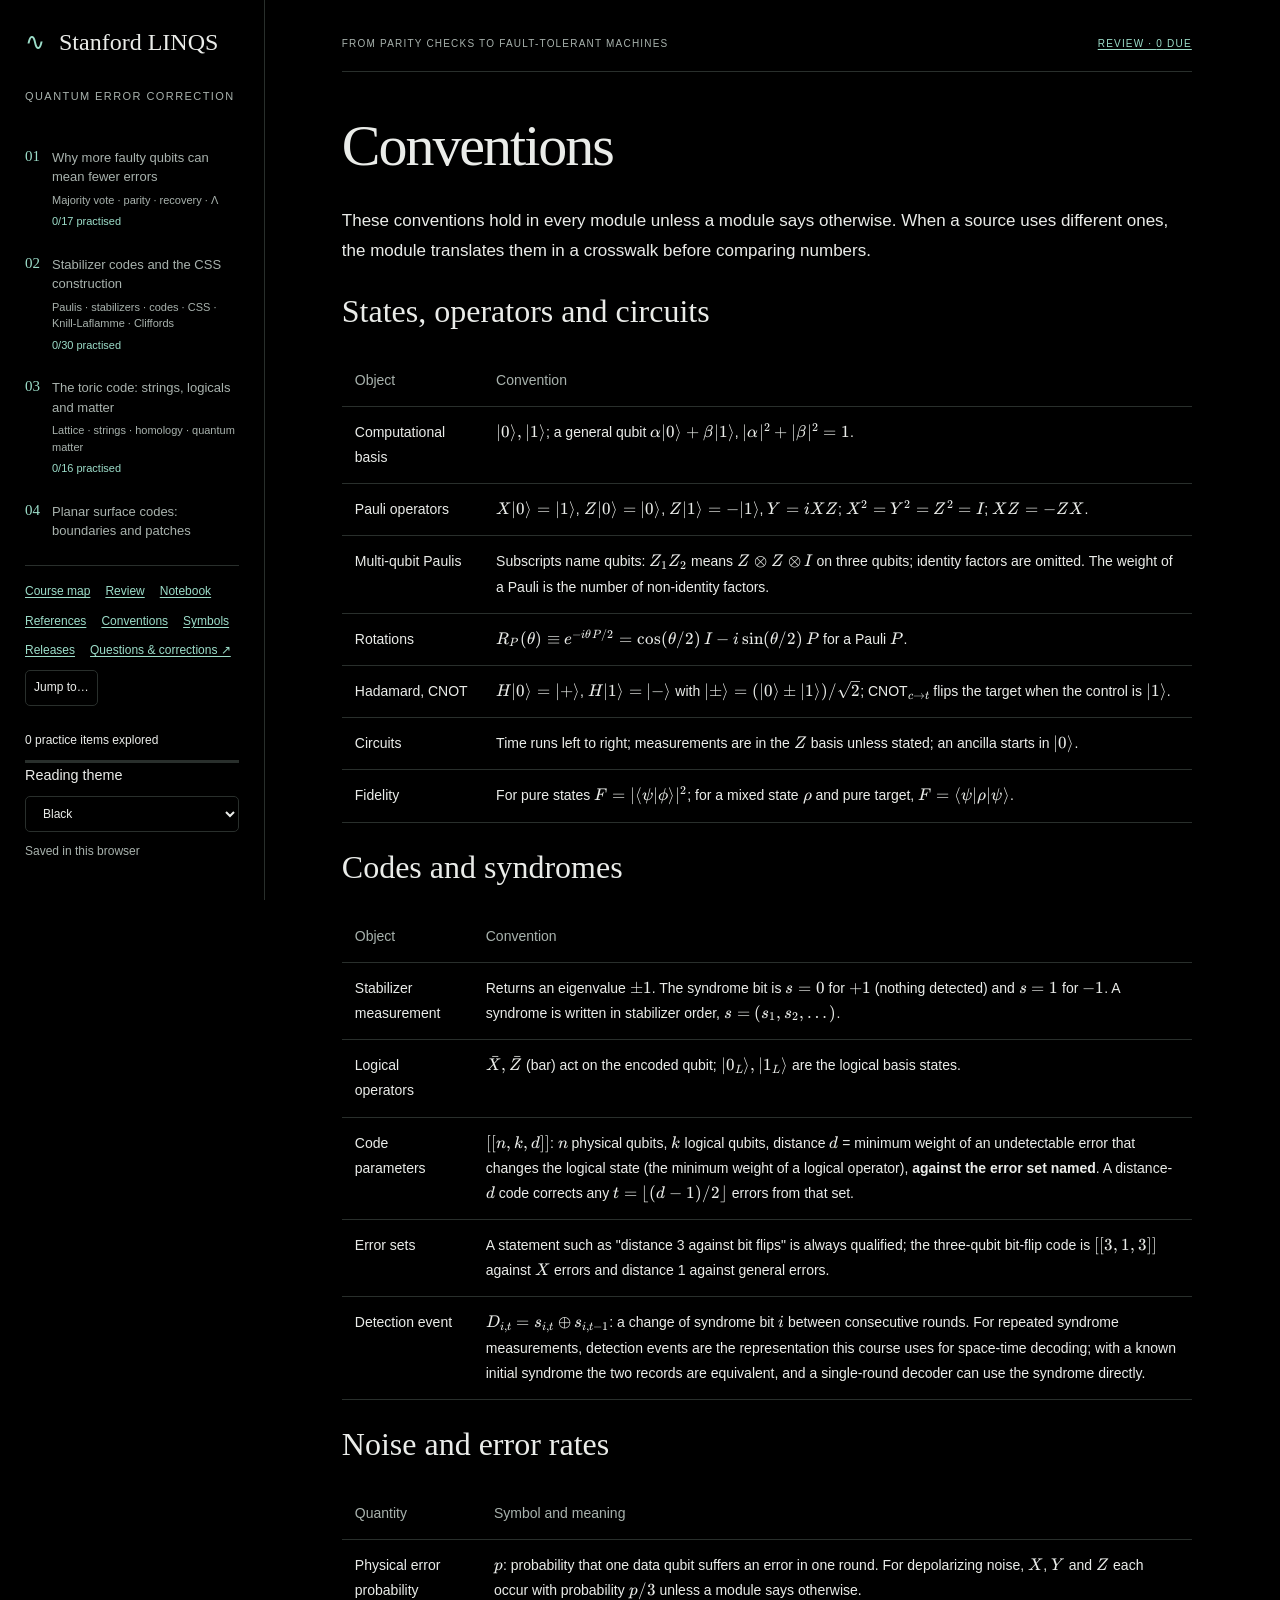
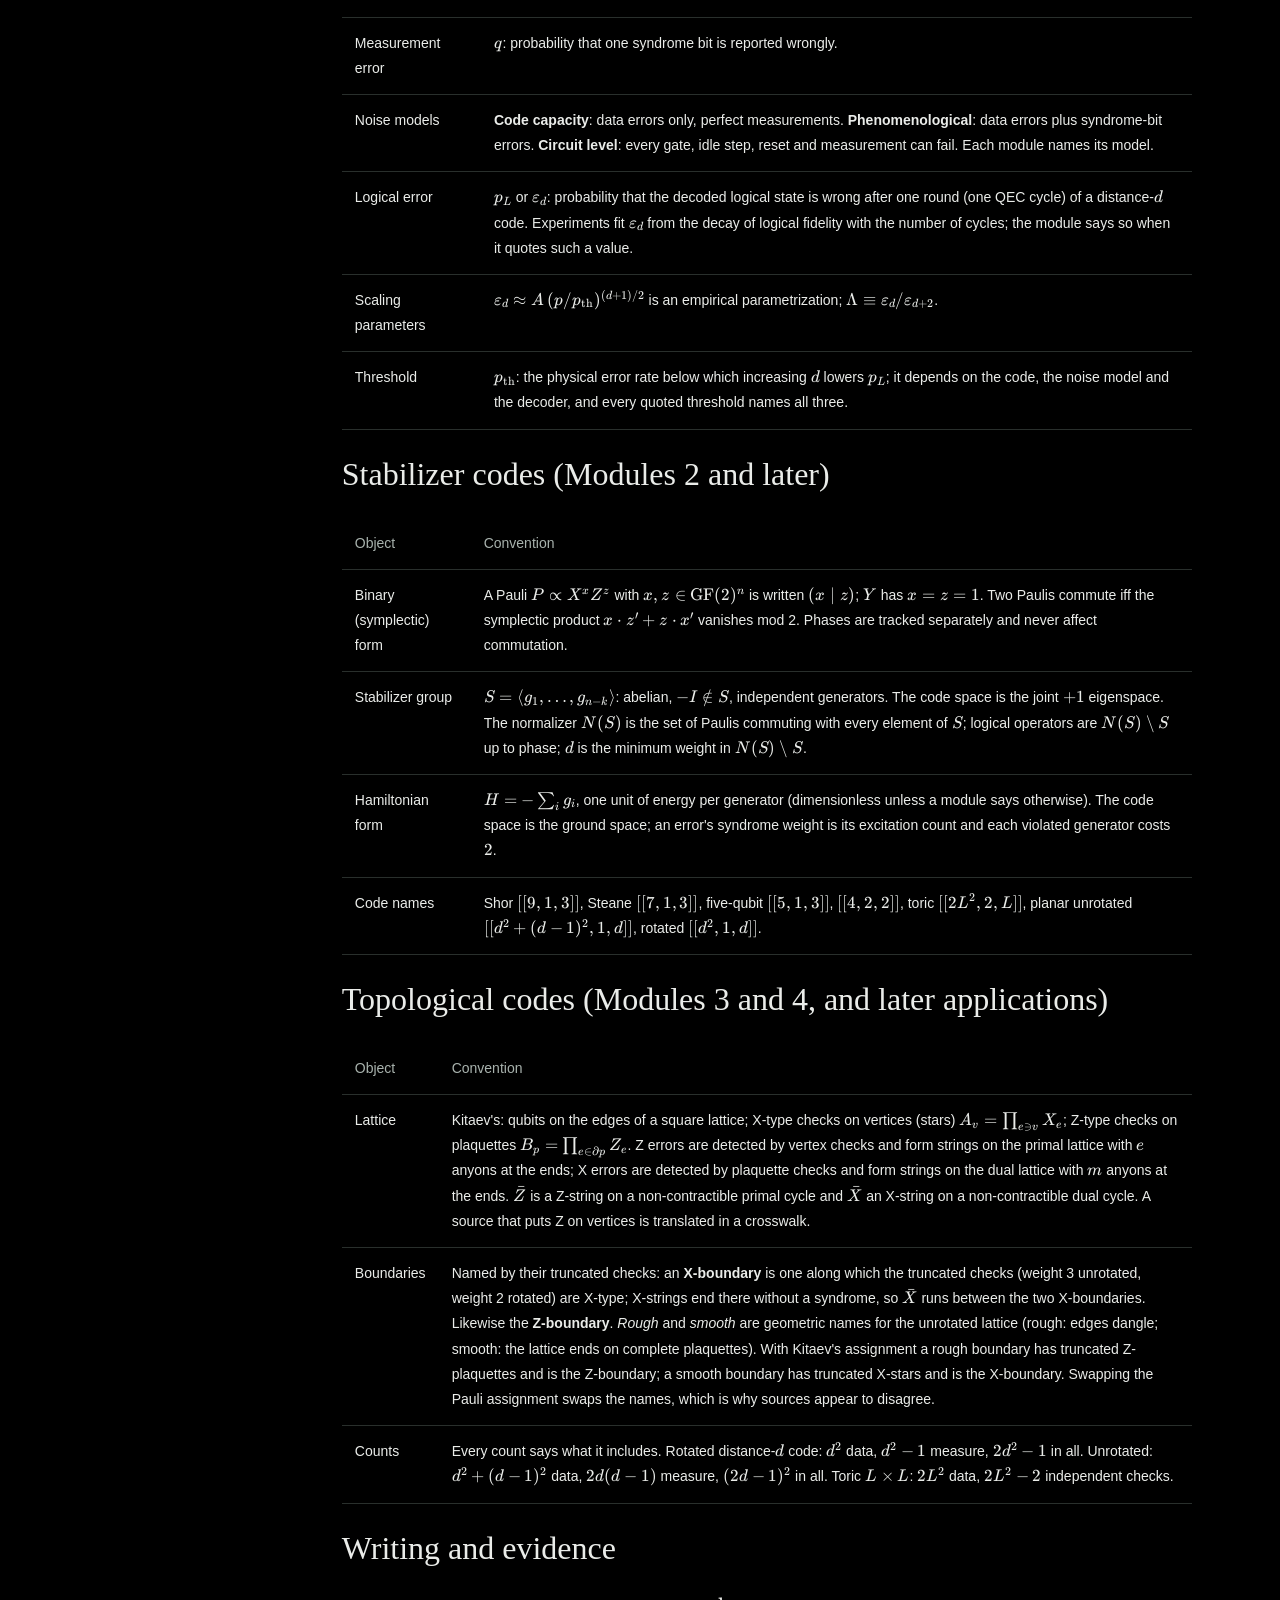
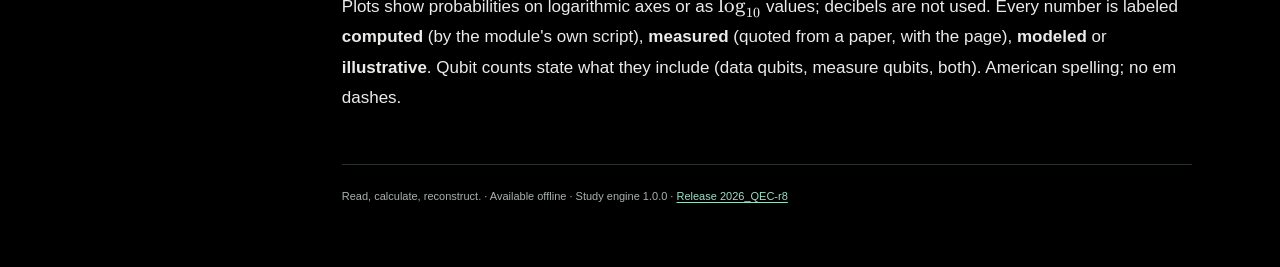
==== commit e9a75110: "2026_QEC: release 2026_QEC-r8 (Module 5 section 5.1 locality passage) From private source 9d98146 (c" ====
--- a/2026_QEC/conventions.html
+++ b/2026_QEC/conventions.html
@@ -1,4 +1,4 @@
-<!doctype html><html lang="en"><head><meta charset="utf-8"><script id="study-theme-init">(function(){var theme="black";try{var saved=JSON.parse(localStorage.getItem("study-release:quantum_error_correction"));if(["black","midnight","ivory","sage","plum"].indexOf(saved&&saved.prefs&&saved.prefs.theme)!==-1)theme=saved.prefs.theme;}catch(_){}document.documentElement.dataset.theme=theme;})();</script><link rel="icon" href="data:,"><meta name="viewport" content="width=device-width,initial-scale=1"><title>Conventions · Quantum error correction</title><meta name="description" content="Build an intuitive and quantitative grasp of quantum error correction: compute logical error rates, thresholds and Λ; construct stabilizer, surface and qLDPC codes and their logical gates; read how Google, IBM and the neutral-atom groups implement them; and connect codes to condensed matter, statistical mechanics and classical coding theory."><link rel="stylesheet" href="assets/katex/katex.min.css"><link rel="stylesheet" href="assets/study.css"><script id="study-page-data" type="application/json">{"comments":{},"commentLifecycle":{},"answers":{},"course":"quantum_error_correction","courseTitle":"Quantum error correction","module":null,"revision":"sha256:18c68c8f806bed81","engineVersion":"1.0.0","dev":false,"release":{"label":"2026_QEC-r7","questionsUrl":"https://docs.google.com/document/d/1dp_MXEA5aFQJ1om-RrPk7rns6-5DhuFm/edit"},"itemIndex":{"m1-predict-crossing":{"type":"predict","module":"m1","subsection":"m1-majority","title":"Where do the distance curves meet?","responseType":"choice"},"m1-q-leading":{"type":"quiz","module":"m1","subsection":"m1-majority","title":"Evaluate the five-bit tail","responseType":"numeric"},"m1-q-above-threshold":{"type":"quiz","module":"m1","subsection":"m1-majority","title":"Above the majority threshold","responseType":"choice"},"m1-q-cloning":{"type":"quiz","module":"m1","subsection":"m1-obstacles","title":"The permitted copier","responseType":"choice"},"m1-q-syndrome":{"type":"quiz","module":"m1","subsection":"m1-bitflip","title":"Decode the sign pattern","responseType":"choice"},"m1-predict-single-qubit":{"type":"predict","module":"m1","subsection":"m1-bitflip","title":"What can one physical qubit reveal?","responseType":"choice"},"m1-q-commute":{"type":"quiz","module":"m1","subsection":"m1-bitflip","title":"Commute does not mean correct","responseType":"multi"},"m1-predict-rotation":{"type":"predict","module":"m1","subsection":"m1-discretize","title":"How often does a small rotation flag?","responseType":"numeric"},"m1-q-after-measurement":{"type":"quiz","module":"m1","subsection":"m1-discretize","title":"What remains after a clean outcome?","responseType":"choice"},"m1-q-lambda-extract":{"type":"quiz","module":"m1","subsection":"m1-lambda","title":"Extract a measured suppression ratio","responseType":"numeric"},"m1-predict-lambda":{"type":"predict","module":"m1","subsection":"m1-lambda","title":"Is Λ a property of qubits alone?","responseType":"choice"},"m1-q-events":{"type":"quiz","module":"m1","subsection":"m1-time","title":"Read a temporal pair","responseType":"choice"},"m1-reconstruction":{"type":"exercise","module":"m1","subsection":"m1-practice","title":"Rebuild the two mechanisms","responseType":"text"},"m1-transfer":{"type":"exercise","module":"m1","subsection":"m1-practice","title":"Rotate the code into the phase basis","responseType":"text"},"m1-calc-floor":{"type":"exercise","module":"m1","subsection":"m1-practice","title":"Where does a floor take over?","responseType":"text"},"m1-challenge-paper":{"type":"challenge","module":"m1","subsection":"m1-practice","title":"Reconstruct the experimental ladder","responseType":"text"},"m1-challenge-correlated":{"type":"challenge","module":"m1","subsection":"m1-practice","title":"Let faults arrive in neighboring pairs","responseType":"text"},"m2-predict-commute":{"type":"predict","module":"m2","subsection":"m2-pauli","title":"Count the overlapping sites","responseType":"choice"},"m2-q-symplectic":{"type":"quiz","module":"m2","subsection":"m2-pauli","title":"A binary product, not a real inner product","responseType":"numeric"},"m2-predict-halving":{"type":"predict","module":"m2","subsection":"m2-stabilizer","title":"Why exactly half?","responseType":"choice"},"m2-predict-dim":{"type":"predict","module":"m2","subsection":"m2-stabilizer","title":"Constraints versus stored qubits","responseType":"choice"},"m2-q-energy":{"type":"quiz","module":"m2","subsection":"m2-stabilizer","title":"The energy of one physical error","responseType":"numeric"},"m2-q-minus-i":{"type":"quiz","module":"m2","subsection":"m2-stabilizer","title":"Consistent commutation, inconsistent signs","responseType":"choice"},"m2-q-distance":{"type":"quiz","module":"m2","subsection":"m2-logicals","title":"A logical operator sets the distance","responseType":"numeric"},"m2-q-distance-basis":{"type":"quiz","module":"m2","subsection":"m2-logicals","title":"Distance cannot depend on logical naming","responseType":"choice"},"m2-predict-playground":{"type":"predict","module":"m2","subsection":"m2-logicals","title":"How many distinct single-error signals?","responseType":"choice"},"m2-q-degenerate":{"type":"quiz","module":"m2","subsection":"m2-examples","title":"Which pairs does the Shor lookup correct?","responseType":"multi"},"m2-predict-steane-k":{"type":"predict","module":"m2","subsection":"m2-examples","title":"Reuse the rows in both Pauli sectors","responseType":"choice"},"m2-q-perfect":{"type":"quiz","module":"m2","subsection":"m2-examples","title":"Perfect in which sense?","responseType":"choice"},"m2-q-shor-syndrome":{"type":"quiz","module":"m2","subsection":"m2-examples","title":"What does a perfect lookup do beyond its promise?","responseType":"choice"},"m2-q-bound-ladder":{"type":"quiz","module":"m2","subsection":"m2-examples","title":"A bound is not an existence theorem","responseType":"numeric"},"m2-predict-css-k":{"type":"predict","module":"m2","subsection":"m2-css","title":"Count ranks, not drawn check nodes","responseType":"numeric"},"m2-q-css-condition":{"type":"quiz","module":"m2","subsection":"m2-css","title":"The compatibility condition in physical language","responseType":"choice"},"m2-q-kl-degenerate":{"type":"quiz","module":"m2","subsection":"m2-knill-laflamme","title":"Is a nonzero off-diagonal error overlap fatal?","responseType":"choice"},"m2-predict-reduced":{"type":"predict","module":"m2","subsection":"m2-knill-laflamme","title":"What can a small region know?","responseType":"choice"},"m2-q-erasure":{"type":"quiz","module":"m2","subsection":"m2-knill-laflamme","title":"Spend distance on two kinds of uncertainty","responseType":"multi"},"m2-predict-cnot":{"type":"predict","module":"m2","subsection":"m2-clifford","title":"Where does a target phase flip go?","responseType":"choice"},"m2-q-transversal-h":{"type":"quiz","module":"m2","subsection":"m2-clifford","title":"A transversal gate can change the code","responseType":"choice"},"m2-q-deterministic":{"type":"quiz","module":"m2","subsection":"m2-clifford","title":"Which outcome is guaranteed?","responseType":"choice"},"m2-q-what-is-measured":{"type":"quiz","module":"m2","subsection":"m2-clifford","title":"Read a mixed observable backward","responseType":"choice"},"m2-reconstruction":{"type":"exercise","module":"m2","subsection":"m2-practice","title":"Rebuild the algebra from the checks","responseType":"text"},"m2-transfer":{"type":"exercise","module":"m2","subsection":"m2-practice","title":"Detection, erasure and post-selection in four qubits","responseType":"text"},"m2-transfer-measure":{"type":"exercise","module":"m2","subsection":"m2-practice","title":"Measurement does the work: enter a code and build a gate","responseType":"text"},"m2-calc-transversal-phase":{"type":"exercise","module":"m2","subsection":"m2-practice","title":"Transversal phase gates and a slightly wrong angle","responseType":"text"},"m2-calc-coherent":{"type":"exercise","module":"m2","subsection":"m2-practice","title":"Every qubit over-rotates","responseType":"text"},"m2-challenge-bias":{"type":"challenge","module":"m2","subsection":"m2-practice","title":"When the decoder should not trust minimum weight","responseType":"text"},"m2-challenge-fifteen":{"type":"challenge","module":"m2","subsection":"m2-practice","title":"The fifteen-qubit code on a four-cube","responseType":"text"},"m3-predict-k":{"type":"predict","module":"m3","subsection":"m3-toric","title":"Count information, not drawn checks","responseType":"choice"},"m3-q-overlap":{"type":"quiz","module":"m3","subsection":"m3-toric","title":"Keep the parallel edges","responseType":"choice"},"m3-q-closed-loop":{"type":"quiz","module":"m3","subsection":"m3-anyons","title":"Zero syndrome does not settle the question","responseType":"choice"},"m3-q-fermion":{"type":"quiz","module":"m3","subsection":"m3-anyons","title":"Rotate the composite","responseType":"choice"},"m3-q-class":{"type":"quiz","module":"m3","subsection":"m3-homology","title":"Read a class, not a shape","responseType":"choice"},"m3-predict-deform":{"type":"predict","module":"m3","subsection":"m3-homology","title":"Move two neighboring faces","responseType":"text"},"m3-predict-distance":{"type":"predict","module":"m3","subsection":"m3-homology","title":"Which length limits protection?","responseType":"choice"},"m3-predict-halfway":{"type":"predict","module":"m3","subsection":"m3-homology","title":"Past the halfway point","responseType":"choice"},"m3-predict-syndrome":{"type":"predict","module":"m3","subsection":"m3-homology","title":"Count ends before opening the lattice","responseType":"choice"},"m3-q-gap":{"type":"quiz","module":"m3","subsection":"m3-matter","title":"Does the gap do the decoder's work?","responseType":"choice"},"m3-reconstruction":{"type":"exercise","module":"m3","subsection":"m3-practice","title":"Rebuild the lattice argument","responseType":"text"},"m3-gauge-gauss-reconstruction":{"type":"exercise","module":"m3","subsection":"m3-practice","title":"Read charge through a boundary","responseType":"text"},"m3-reconstruct-loop-gas":{"type":"exercise","module":"m3","subsection":"m3-practice","title":"Put a phase on the loop sum","responseType":"text"},"m3-calc-splitting":{"type":"exercise","module":"m3","subsection":"m3-practice","title":"Count the virtual winding processes","responseType":"text"},"m3-proof-genus":{"type":"exercise","module":"m3","subsection":"m3-practice","title":"Join two tori and test their seam","responseType":"text"},"m3-challenge-paper":{"type":"challenge","module":"m3","subsection":"m3-practice","title":"Reconstruct the entropy subtraction","responseType":"text"},"m3-s35-check-retained":{"type":"exercise","module":"m14","subsection":"m3-boundaries","title":"Read the check that remains","responseType":"text"},"m3-predict-end":{"type":"predict","module":"m14","subsection":"m3-boundaries","title":"Does a smooth side erase a vertex defect?","responseType":"choice"},"m3-s35-lost-pair":{"type":"exercise","module":"m14","subsection":"m3-boundaries","title":"Follow the lost logical pair","responseType":"text"},"m3-s35-count-patch":{"type":"exercise","module":"m14","subsection":"m3-boundaries","title":"Separate information from hardware","responseType":"text"},"m3-s35-deform-end":{"type":"exercise","module":"m14","subsection":"m3-boundaries","title":"Move the endpoint with a check","responseType":"text"},"m3-s35-distance-bound":{"type":"exercise","module":"m14","subsection":"m3-boundaries","title":"Bound every logical Pauli","responseType":"text"},"m3-q-planar-k":{"type":"quiz","module":"m14","subsection":"m3-boundaries","title":"Remove the alternation","responseType":"choice"},"m3-q-rough-name":{"type":"quiz","module":"m14","subsection":"m3-boundaries","title":"What does the word rough fix?","responseType":"choice"},"m3-q-half-checks":{"type":"quiz","module":"m14","subsection":"m3-rotated","title":"Does a weight-two check spoil commutation?","responseType":"choice"},"m3-predict-rotated-n":{"type":"predict","module":"m14","subsection":"m3-rotated","title":"Allocate two memories or one","responseType":"numeric"},"m3-q-loop-count":{"type":"quiz","module":"m14","subsection":"m3-anatomy","title":"A single visible defect","responseType":"choice"},"m3-q-d3-check":{"type":"quiz","module":"m14","subsection":"m3-anatomy","title":"Use the half-check's degeneracy","responseType":"choice"},"m3-q-frame-sign":{"type":"quiz","module":"m14","subsection":"m3-anatomy","title":"Follow the recorded sign","responseType":"choice"},"m3-predict-absorb":{"type":"predict","module":"m14","subsection":"m3-anatomy","title":"Change the assignment, not the geometry","responseType":"choice"},"m3-q-total":{"type":"quiz","module":"m14","subsection":"m3-anatomy","title":"Count the required interactions","responseType":"numeric"},"m14-reconstruction":{"type":"exercise","module":"m14","subsection":"m14-practice","title":"Cut the torus in the opposite order","responseType":"text"},"m3-transfer-hadamard":{"type":"exercise","module":"m14","subsection":"m14-practice","title":"Transversal Hadamard turns the patch","responseType":"text"},"m3-calc-decode-d3":{"type":"exercise","module":"m14","subsection":"m14-practice","title":"Let two errors impersonate one","responseType":"text"},"m3-transfer-frame":{"type":"exercise","module":"m14","subsection":"m14-practice","title":"Read the logical value with its frame","responseType":"text"},"m3-transfer":{"type":"exercise","module":"m14","subsection":"m14-practice","title":"A rectangular rotated memory","responseType":"text"},"m3-challenge-boundary":{"type":"challenge","module":"m14","subsection":"m14-practice","title":"Remove the mixed-boundary assumption","responseType":"text"},"m3-challenge-dead-check":{"type":"challenge","module":"m14","subsection":"m14-practice","title":"Turn off one check","responseType":"text"},"m6-quiz-cleaning":{"type":"quiz","module":"m6","subsection":"m6-bpt","title":"Move the row","responseType":"choice"},"m6-ex-cleaning-certificate":{"type":"exercise","module":"m6","subsection":"m6-bpt","title":"Certify the region","responseType":"text"},"m6-quiz-union":{"type":"quiz","module":"m6","subsection":"m6-bpt","title":"Combine correctable regions","responseType":"choice"},"m6-quiz-corner-labels":{"type":"quiz","module":"m6","subsection":"m6-bpt","title":"Count corner labels","responseType":"numeric"},"m6-quiz-bpt-scope":{"type":"quiz","module":"m6","subsection":"m6-bpt","title":"Keep a positive rate","responseType":"choice"},"m6-predict-sparsity":{"type":"predict","module":"m6","subsection":"m6-bpt","title":"Few neighbors, nearby neighbors?","responseType":"text"},"m6-quiz-hamming-edge":{"type":"quiz","module":"m6","subsection":"m6-ldpc","title":"Count a check’s lines","responseType":"numeric"},"m6-quiz-graph-row":{"type":"quiz","module":"m6","subsection":"m6-ldpc","title":"Read a row from the graph","responseType":"choice"},"m6-quiz-sparse-weight":{"type":"quiz","module":"m6","subsection":"m6-ldpc","title":"Bound both degrees","responseType":"choice"},"m6-quiz-design-rate":{"type":"quiz","module":"m6","subsection":"m6-ldpc","title":"Scale the same degrees","responseType":"numeric"},"m6-quiz-css-overlap":{"type":"quiz","module":"m6","subsection":"m6-ldpc","title":"Test the mixed overlap","responseType":"choice"},"m6-quiz-factor-rank":{"type":"quiz","module":"m6","subsection":"m6-hgp","title":"Count independent factor checks","responseType":"numeric"},"m6-predict-product-repair":{"type":"predict","module":"m6","subsection":"m6-hgp","title":"Repair the failed pair","responseType":"text"},"m6-quiz-product-size":{"type":"quiz","module":"m6","subsection":"m6-hgp","title":"Count both data blocks","responseType":"numeric"},"m6-ex-product-row":{"type":"exercise","module":"m6","subsection":"m6-hgp","title":"Rebuild the repaired rows","responseType":"text"},"m6-quiz-transpose-count":{"type":"quiz","module":"m6","subsection":"m6-hgp","title":"Keep the dependent-row contribution","responseType":"numeric"},"m6-quiz-product-distance":{"type":"quiz","module":"m6","subsection":"m6-hgp","title":"Choose the overall distance","responseType":"choice"},"m6-ex-toric-map":{"type":"exercise","module":"m6","subsection":"m6-hgp","title":"Identify a star across the seam","responseType":"text"},"m6-quiz-shift-wrap":{"type":"quiz","module":"m6","subsection":"m6-bb","title":"Follow the wrap","responseType":"numeric"},"m6-quiz-polynomial-cancel":{"type":"quiz","module":"m6","subsection":"m6-bb","title":"Cancel coincident hops","responseType":"choice"},"m6-quiz-bb-neighbors":{"type":"quiz","module":"m6","subsection":"m6-bb","title":"Count one check’s neighbors","responseType":"numeric"},"m6-quiz-bb-transpose":{"type":"quiz","module":"m6","subsection":"m6-bb","title":"Place the transpose","responseType":"choice"},"m6-ex-tiny-rank":{"type":"exercise","module":"m6","subsection":"m6-bb","title":"Recover the two free choices","responseType":"text"},"m6-quiz-tiny-k":{"type":"quiz","module":"m6","subsection":"m6-bb","title":"Count independent constraints","responseType":"numeric"},"m6-predict-bb":{"type":"predict","module":"m6","subsection":"m6-bb","title":"More sites and more logical qubits","responseType":"text"},"m6-ex-bb-observation":{"type":"exercise","module":"m6","subsection":"m6-bb","title":"Read the rank observations","responseType":"text"},"m6-quiz-rank-not-distance":{"type":"quiz","module":"m6","subsection":"m6-bb","title":"Separate rank from distance","responseType":"choice"},"m6-quiz-logical-patches":{"type":"quiz","module":"m6","subsection":"m6-bb","title":"Shared sites and separate logical qubits","responseType":"choice"},"m6-quiz-degree-hardware":{"type":"quiz","module":"m6","subsection":"m6-hardware","title":"Count the full neighborhood","responseType":"numeric"},"m6-quiz-thickness":{"type":"quiz","module":"m6","subsection":"m6-hardware","title":"Interpret the planar partition","responseType":"choice"},"m6-quiz-kunlun-inventory":{"type":"quiz","module":"m6","subsection":"m6-hardware","title":"Count device qubits per logical","responseType":"numeric"},"m6-ex-hardware-evidence":{"type":"exercise","module":"m6","subsection":"m6-hardware","title":"Match a claim to its evidence","responseType":"text"},"m6-quiz-matched-count":{"type":"quiz","module":"m6","subsection":"m6-hardware","title":"Count the matched patch block","responseType":"numeric"},"m6-predict-map":{"type":"predict","module":"m6","subsection":"m6-hardware","title":"What changes when the lines move","responseType":"text"},"m6-ex-map-observation":{"type":"exercise","module":"m6","subsection":"m6-hardware","title":"Identify the displayed edge set","responseType":"text"},"m6-quiz-relative-distance":{"type":"quiz","module":"m6","subsection":"m6-good-codes","title":"Normalize the distance","responseType":"numeric"},"m6-quiz-good-family":{"type":"quiz","module":"m6","subsection":"m6-good-codes","title":"Two points or a family","responseType":"choice"},"m6-quiz-lift-degree":{"type":"quiz","module":"m6","subsection":"m6-good-codes","title":"Follow a permuted edge","responseType":"choice"},"m6-ex-tanner-distinction":{"type":"exercise","module":"m6","subsection":"m6-good-codes","title":"Representation or construction","responseType":"text"},"m6-quiz-frontier-premise":{"type":"quiz","module":"m6","subsection":"m6-good-codes","title":"Identify the premise that changes","responseType":"choice"},"m6-ex-reconstruct":{"type":"exercise","module":"m6","subsection":"m6-practice","title":"Rebuild cleaning and the planar bound","responseType":"text"},"m6-ex-calculate":{"type":"exercise","module":"m6","subsection":"m6-practice","title":"Count the tiny BB code by hand","responseType":"text"},"m6-ex-proof":{"type":"exercise","module":"m6","subsection":"m6-practice","title":"Prove the product’s parameters","responseType":"text"},"m6-ex-explain":{"type":"exercise","module":"m6","subsection":"m6-practice","title":"State what each calculation establishes","responseType":"text"},"m6-ex-transfer":{"type":"exercise","module":"m6","subsection":"m6-practice","title":"Transfer the locality argument","responseType":"text"},"m6-challenge-paper":{"type":"challenge","module":"m6","subsection":"m6-practice","title":"Read a logical pair from the paper","responseType":"text"},"m6-challenge-design":{"type":"challenge","module":"m6","subsection":"m6-practice","title":"Design a matched-distance resource table","responseType":"text"},"m6-challenge-break":{"type":"challenge","module":"m6","subsection":"m6-practice","title":"Break the six-neighbor claim","responseType":"text"},"m7-quiz-degeneracy":{"type":"quiz","module":"m7","subsection":"m7-hamiltonians","title":"Check the claim","responseType":"choice"},"m7-quiz-entropy-sign":{"type":"quiz","module":"m7","subsection":"m7-hamiltonians","title":"Check the claim","responseType":"choice"},"m7-quiz-fusion":{"type":"quiz","module":"m7","subsection":"m7-hamiltonians","title":"Check the claim","responseType":"choice"},"m7-quiz-gap-distance":{"type":"quiz","module":"m7","subsection":"m7-barriers","title":"Check the claim","responseType":"choice"},"m7-predict-energy":{"type":"predict","module":"m7","subsection":"m7-barriers","title":"Which route has the smaller peak?","responseType":"text"},"m7-quiz-thermal":{"type":"quiz","module":"m7","subsection":"m7-barriers","title":"Check the claim","responseType":"choice"},"m7-quiz-nogo":{"type":"quiz","module":"m7","subsection":"m7-barriers","title":"Check the claim","responseType":"choice"},"m7-quiz-four-d":{"type":"quiz","module":"m7","subsection":"m7-barriers","title":"Check the claim","responseType":"choice"},"m7-quiz-fractal":{"type":"quiz","module":"m7","subsection":"m7-barriers","title":"Check the claim","responseType":"choice"},"m7-quiz-reduced-weight":{"type":"quiz","module":"m7","subsection":"m7-single-shot","title":"Check the claim","responseType":"choice"},"m7-quiz-metacheck":{"type":"quiz","module":"m7","subsection":"m7-single-shot","title":"Check the claim","responseType":"choice"},"m7-quiz-single-shot":{"type":"quiz","module":"m7","subsection":"m7-single-shot","title":"Check the claim","responseType":"choice"},"m7-quiz-both-sectors":{"type":"quiz","module":"m7","subsection":"m7-single-shot","title":"Check the claim","responseType":"choice"},"m7-quiz-goodness":{"type":"quiz","module":"m7","subsection":"m7-good-codes","title":"Check the claim","responseType":"choice"},"m7-quiz-free-energy":{"type":"quiz","module":"m7","subsection":"m7-good-codes","title":"Check the claim","responseType":"choice"},"m7-quiz-glass":{"type":"quiz","module":"m7","subsection":"m7-good-codes","title":"Check the claim","responseType":"choice"},"m7-quiz-scope":{"type":"quiz","module":"m7","subsection":"m7-good-codes","title":"Check the claim","responseType":"choice"},"m7-quiz-kw-sector":{"type":"quiz","module":"m7","subsection":"m7-gauging","title":"Check the claim","responseType":"choice"},"m7-quiz-bond":{"type":"quiz","module":"m7","subsection":"m7-gauging","title":"Check the claim","responseType":"choice"},"m7-quiz-gauss":{"type":"quiz","module":"m7","subsection":"m7-gauging","title":"Check the claim","responseType":"choice"},"m7-quiz-flux":{"type":"quiz","module":"m7","subsection":"m7-gauging","title":"Check the claim","responseType":"choice"},"m7-quiz-outcome-parity":{"type":"quiz","module":"m7","subsection":"m7-gauging","title":"Check the claim","responseType":"choice"},"m7-quiz-gauging-state":{"type":"quiz","module":"m7","subsection":"m7-gauging","title":"Check the claim","responseType":"choice"},"m7-predict-gauging":{"type":"predict","module":"m7","subsection":"m7-gauging","title":"What will the matter record leave behind?","responseType":"text"},"m7-quiz-product-sites":{"type":"quiz","module":"m7","subsection":"m7-products","title":"Check the claim","responseType":"choice"},"m7-quiz-product-star":{"type":"quiz","module":"m7","subsection":"m7-products","title":"Check the claim","responseType":"choice"},"m7-quiz-product-flux":{"type":"quiz","module":"m7","subsection":"m7-products","title":"Check the claim","responseType":"choice"},"m7-quiz-product-energy":{"type":"quiz","module":"m7","subsection":"m7-products","title":"Check the claim","responseType":"choice"},"m7-quiz-honeycomb":{"type":"quiz","module":"m7","subsection":"m7-dynamics","title":"Check the claim","responseType":"choice"},"m7-quiz-floquet-label":{"type":"quiz","module":"m7","subsection":"m7-dynamics","title":"Check the claim","responseType":"choice"},"m7-quiz-record":{"type":"quiz","module":"m7","subsection":"m7-dynamics","title":"Check the claim","responseType":"choice"},"m7-quiz-monitoring":{"type":"quiz","module":"m7","subsection":"m7-dynamics","title":"Check the claim","responseType":"choice"},"m7-quiz-dynamics-scope":{"type":"quiz","module":"m7","subsection":"m7-dynamics","title":"Check the claim","responseType":"choice"},"m7-quiz-nlts":{"type":"quiz","module":"m7","subsection":"m7-complexity","title":"Check the claim","responseType":"choice"},"m7-quiz-complexity-scope":{"type":"quiz","module":"m7","subsection":"m7-complexity","title":"Check the claim","responseType":"choice"},"m7-reconstruction":{"type":"exercise","module":"m7","subsection":"m7-practice","title":"Rebuild the BB energy calculation","responseType":"text"},"m7-transfer":{"type":"exercise","module":"m7","subsection":"m7-practice","title":"Transfer the energy question to the product","responseType":"text"},"m7-calculation":{"type":"exercise","module":"m7","subsection":"m7-practice","title":"Prove the cube route peak is optimal","responseType":"text"},"m7-explanation":{"type":"exercise","module":"m7","subsection":"m7-practice","title":"Explain three different kinds of protection","responseType":"text"},"m7-proof":{"type":"exercise","module":"m7","subsection":"m7-practice","title":"Turn the cleaning picture into local indistinguishability","responseType":"text"},"m7-paper-figure":{"type":"challenge","module":"m7","subsection":"m7-practice","title":"Read a theorem label on a phase sketch","responseType":"text"},"m7-design":{"type":"challenge","module":"m7","subsection":"m7-practice","title":"Finish a different gauging outcome","responseType":"text"},"m7-break-model":{"type":"challenge","module":"m7","subsection":"m7-practice","title":"Break the monitoring analogy","responseType":"text"},"m4-predict-cz-basis":{"type":"predict","module":"m4","subsection":"m4-circuit","title":"What does the CZ circuit reveal?","responseType":"choice"},"m4-q-data-basis":{"type":"quiz","module":"m4","subsection":"m4-circuit","title":"Repair the data basis","responseType":"choice"},"m4-q-hook-absorption":{"type":"quiz","module":"m4","subsection":"m4-hooks","title":"Does a neighboring check absorb the hook?","responseType":"choice"},"m4-predict-hook":{"type":"predict","module":"m4","subsection":"m4-hooks","title":"Which gates remain?","responseType":"choice"},"m4-q-first-round":{"type":"quiz","module":"m4","subsection":"m4-detectors","title":"Is the first sign an error?","responseType":"choice"},"m4-q-y":{"type":"quiz","module":"m4","subsection":"m4-detectors","title":"How many checks change?","responseType":"numeric"},"m4-predict-final-detector":{"type":"predict","module":"m4","subsection":"m4-detectors","title":"Does the final readout add an event?","responseType":"choice"},"m4-q-noise":{"type":"quiz","module":"m4","subsection":"m4-noise","title":"Does the same p mean the same hardware?","responseType":"choice"},"m4-q-reset":{"type":"quiz","module":"m4","subsection":"m4-leakage","title":"Why not reset all the data?","responseType":"choice"},"m4-predict-leakage":{"type":"predict","module":"m4","subsection":"m4-leakage","title":"Is the average enough?","responseType":"choice"},"m4-predict-cz-return":{"type":"predict","module":"m4","subsection":"m4-hardware","title":"A second return","responseType":"choice"},"m4-q-latency":{"type":"quiz","module":"m4","subsection":"m4-hardware","title":"Fast rounds, delayed answer","responseType":"choice"},"m4-q-contrast":{"type":"quiz","module":"m4","subsection":"m4-experiments","title":"Interpret vanishing contrast","responseType":"choice"},"m4-q-comparison":{"type":"quiz","module":"m4","subsection":"m4-experiments","title":"Compare protected information","responseType":"choice"},"m4-q-budget":{"type":"quiz","module":"m4","subsection":"m4-experiments","title":"Predict the budget change","responseType":"numeric"},"m4-reconstruction":{"type":"exercise","module":"m4","subsection":"m4-practice","title":"Follow a fault from the circuit to the record","responseType":"text"},"m4-transfer":{"type":"exercise","module":"m4","subsection":"m4-practice","title":"Transfer to the four-data-qubit code","responseType":"text"},"m4-calc-decay":{"type":"exercise","module":"m4","subsection":"m4-practice","title":"Recover the round rate from two durations","responseType":"text"},"m4-calc-cz":{"type":"exercise","module":"m4","subsection":"m4-practice","title":"Return with the right phase","responseType":"text"},"m4-challenge-paper":{"type":"challenge","module":"m4","subsection":"m4-practice","title":"Read the two experimental axes","responseType":"text"},"m4-challenge-break-model":{"type":"challenge","module":"m4","subsection":"m4-practice","title":"Break two incomplete optimization targets","responseType":"text"},"m5-predict-half-loop":{"type":"predict","module":"m5","subsection":"m5-chains","title":"How many faults must the loop contain?","responseType":"choice"},"m5-q-bound":{"type":"quiz","module":"m5","subsection":"m5-chains","title":"What has the bound established?","responseType":"choice"},"m5-q-free-energy":{"type":"quiz","module":"m5","subsection":"m5-rbim","title":"What does the optimal decision compare?","responseType":"choice"},"m5-predict-measurement-dimension":{"type":"predict","module":"m5","subsection":"m5-rbim","title":"What changes when check reports can be wrong?","responseType":"choice"},"m5-predict-erasure-loop":{"type":"predict","module":"m5","subsection":"m5-percolation","title":"Does every erased cycle lose a logical qubit?","responseType":"choice"},"m5-predict-erasure-crossing":{"type":"predict","module":"m5","subsection":"m5-percolation","title":"What should finite sizes show?","responseType":"choice"},"m5-q-erasure-event":{"type":"quiz","module":"m5","subsection":"m5-percolation","title":"What does uncorrectable mean here?","responseType":"choice"},"m5-q-edge-weight":{"type":"quiz","module":"m5","subsection":"m5-matching","title":"Compute an edge cost","responseType":"numeric"},"m5-q-matching-target":{"type":"quiz","module":"m5","subsection":"m5-matching","title":"What is optimized?","responseType":"choice"},"m5-predict-class":{"type":"predict","module":"m5","subsection":"m5-ml","title":"Can equal shortest paths lead to unequal classes?","responseType":"choice"},"m5-q-browne-shot":{"type":"quiz","module":"m5","subsection":"m5-ml","title":"Did optimal inference promise this shot would succeed?","responseType":"choice"},"m5-predict-correlation":{"type":"predict","module":"m5","subsection":"m5-learned","title":"Use the correlation","responseType":"numeric"},"m5-q-training":{"type":"quiz","module":"m5","subsection":"m5-learned","title":"What would demonstrate learning rather than memorization?","responseType":"choice"},"m5-q-throughput":{"type":"quiz","module":"m5","subsection":"m5-realtime","title":"Must every answer arrive within one cycle?","responseType":"choice"},"m5-q-backlog":{"type":"quiz","module":"m5","subsection":"m5-realtime","title":"Which growth law belongs to which question?","responseType":"choice"},"m5-predict-halving":{"type":"predict","module":"m5","subsection":"m5-overhead","title":"Halve the physical-noise parameter","responseType":"numeric"},"m5-q-threshold-inference":{"type":"quiz","module":"m5","subsection":"m5-overhead","title":"Does Λ determine a universal gate threshold?","responseType":"choice"},"m5-reconstruction":{"type":"exercise","module":"m5","subsection":"m5-practice","title":"Rebuild the route from loops to classes","responseType":"text"},"m5-transfer-erasure":{"type":"exercise","module":"m5","subsection":"m5-practice","title":"Transfer the criterion to erased geometry","responseType":"text"},"m5-calc-classes":{"type":"exercise","module":"m5","subsection":"m5-practice","title":"Calculate the two class risks","responseType":"text"},"m5-transfer-greedy":{"type":"exercise","module":"m5","subsection":"m5-practice","title":"Transfer the greedy failure to a torus","responseType":"text"},"m5-calc-concatenation":{"type":"exercise","module":"m5","subsection":"m5-practice","title":"Concatenate an ideal five-qubit block","responseType":"text"},"m5-proof-shor-family":{"type":"exercise","module":"m5","subsection":"m5-practice","title":"A growing-distance family with no positive threshold","responseType":"text"},"m5-challenge-paper":{"type":"challenge","module":"m5","subsection":"m5-practice","title":"Read a suppression ladder and forecast its cost","responseType":"text"},"m5-challenge-floor":{"type":"challenge","module":"m5","subsection":"m5-practice","title":"Break the distance-only design","responseType":"text"}},"targets":{"m1-hook":{"type":"hook","module":"m1","title":"hook","revision":"sha256:7e673288d8cf8d08"},"m1-majority":{"type":"subsection","module":"m1","title":"1.1 · Majority vote and the first threshold","revision":"sha256:7e673288d8cf8d08","number":"1.1"},"eq-m1-rep-encoding":{"type":"equation","module":"m1","title":"Eq. (1.1) · 1.1 · Majority vote and the first threshold","revision":"sha256:7e673288d8cf8d08"},"eq-m1-rep-logical":{"type":"equation","module":"m1","title":"Eq. (1.2) · 1.1 · Majority vote and the first threshold","revision":"sha256:7e673288d8cf8d08"},"m1-rep-logical-derivation":{"type":"derivation","module":"m1","title":"Count the patterns that defeat a majority","revision":"sha256:7e673288d8cf8d08"},"eq-m1-rep-leading":{"type":"equation","module":"m1","title":"Eq. (1.3) · 1.1 · Majority vote and the first threshold","revision":"sha256:7e673288d8cf8d08"},"m1-rep-leading-derivation":{"type":"derivation","module":"m1","title":"Keep the lowest power of the flip probability","revision":"sha256:7e673288d8cf8d08"},"m1-predict-crossing":{"type":"predict","module":"m1","title":"Where do the distance curves meet?","revision":"sha256:7e673288d8cf8d08"},"eq-m1-rep-crossing":{"type":"equation","module":"m1","title":"Eq. (1.4) · 1.1 · Majority vote and the first threshold","revision":"sha256:7e673288d8cf8d08"},"m1-rep-crossing-derivation":{"type":"derivation","module":"m1","title":"Complement patterns, then compare successive distances","revision":"sha256:7e673288d8cf8d08"},"m1-majority-crossing-figure":{"type":"figure","module":"m1","title":"Logarithmic physical and logical error axes show four repetition-code curves for distances 1, 3, 5, and 7. Longer codes have steeper small-error slopes and lower logical error below the common crossing at p = p_L = 1/2; above it, longer codes have higher logical error.","revision":"sha256:7e673288d8cf8d08"},"m1-q-leading":{"type":"quiz","module":"m1","title":"Evaluate the five-bit tail","revision":"sha256:7e673288d8cf8d08"},"m1-majority-example":{"type":"worked-example","module":"m1","title":"One percent physical errors","revision":"sha256:7e673288d8cf8d08"},"m1-q-above-threshold":{"type":"quiz","module":"m1","title":"Above the majority threshold","revision":"sha256:7e673288d8cf8d08"},"m1-fec-tangent":{"type":"callout","module":"m1","title":"Tangent: the classical FEC connection","revision":"sha256:7e673288d8cf8d08"},"m1-vonneumann-story":{"type":"story","module":"m1","title":"Reliable organisms from unreliable components","revision":"sha256:7e673288d8cf8d08"},"m1-obstacles":{"type":"subsection","module":"m1","title":"1.2 · Why the quantum case looks impossible","revision":"sha256:7e673288d8cf8d08","number":"1.2"},"m1-three-obstacles-figure":{"type":"figure","module":"m1","title":"Three schematic panels contrast a short rotation arc with a full bit flip, cross out a copier that would duplicate an arbitrary unknown qubit, and show a Z measurement selecting either basis state from a superposition.","revision":"sha256:7e673288d8cf8d08"},"eq-m1-no-cloning":{"type":"equation","module":"m1","title":"Eq. (1.5) · 1.2 · Why the quantum case looks impossible","revision":"sha256:7e673288d8cf8d08"},"m1-no-cloning-derivation":{"type":"derivation","module":"m1","title":"A copier cannot preserve arbitrary inner products","revision":"sha256:7e673288d8cf8d08"},"eq-m1-rotation":{"type":"equation","module":"m1","title":"Eq. (1.6) · 1.2 · Why the quantum case looks impossible","revision":"sha256:7e673288d8cf8d08"},"eq-m1-rotation-expanded":{"type":"equation","module":"m1","title":"Eq. (1.7) · 1.2 · Why the quantum case looks impossible","revision":"sha256:7e673288d8cf8d08"},"m1-rotation-derivation":{"type":"derivation","module":"m1","title":"Separate even and odd powers of the Pauli","revision":"sha256:7e673288d8cf8d08"},"m1-q-cloning":{"type":"quiz","module":"m1","title":"The permitted copier","revision":"sha256:7e673288d8cf8d08"},"m1-bitflip":{"type":"subsection","module":"m1","title":"1.3 · Parity, not value: the three-qubit bit-flip code","revision":"sha256:7e673288d8cf8d08","number":"1.3"},"eq-m1-code-states":{"type":"equation","module":"m1","title":"Eq. (1.8) · 1.3 · Parity, not value: the three-qubit bit-flip code","revision":"sha256:7e673288d8cf8d08"},"m1-bitflip-circuit-figure":{"type":"figure","module":"m1","title":"Two CNOTs encode one input qubit into three data qubits. After an error slot, data-controlled CNOTs write two parities onto separate ancillas for Z measurement. The adjacent table maps I, X₁, X₂, and X₃ to syndromes 00, 10, 11, and 01.","revision":"sha256:7e673288d8cf8d08"},"eq-m1-stabilizers":{"type":"equation","module":"m1","title":"Eq. (1.9) · 1.3 · Parity, not value: the three-qubit bit-flip code","revision":"sha256:7e673288d8cf8d08"},"eq-m1-stabilizer-action":{"type":"equation","module":"m1","title":"Eq. (1.10) · 1.3 · Parity, not value: the three-qubit bit-flip code","revision":"sha256:7e673288d8cf8d08"},"m1-stabilizer-action-derivation":{"type":"derivation","module":"m1","title":"Compute the anticommutation signs","revision":"sha256:7e673288d8cf8d08"},"m1-syndrome-example":{"type":"worked-example","module":"m1","title":"Follow a complex amplitude through correction","revision":"sha256:7e673288d8cf8d08"},"m1-q-syndrome":{"type":"quiz","module":"m1","title":"Decode the sign pattern","revision":"sha256:7e673288d8cf8d08"},"m1-predict-single-qubit":{"type":"predict","module":"m1","title":"What can one physical qubit reveal?","revision":"sha256:7e673288d8cf8d08"},"eq-m1-reduced-state":{"type":"equation","module":"m1","title":"Eq. (1.11) · 1.3 · Parity, not value: the three-qubit bit-flip code","revision":"sha256:7e673288d8cf8d08"},"m1-reduced-state-derivation":{"type":"derivation","module":"m1","title":"Carry out the partial trace","revision":"sha256:7e673288d8cf8d08"},"eq-m1-logical-ops":{"type":"equation","module":"m1","title":"Eq. (1.12) · 1.3 · Parity, not value: the three-qubit bit-flip code","revision":"sha256:7e673288d8cf8d08"},"eq-m1-commute":{"type":"equation","module":"m1","title":"Eq. (1.13) · 1.3 · Parity, not value: the three-qubit bit-flip code","revision":"sha256:7e673288d8cf8d08"},"m1-commute-derivation":{"type":"derivation","module":"m1","title":"Even sign changes and logical information","revision":"sha256:7e673288d8cf8d08"},"m1-q-commute":{"type":"quiz","module":"m1","title":"Commute does not mean correct","revision":"sha256:7e673288d8cf8d08"},"m1-discretize":{"type":"subsection","module":"m1","title":"1.4 · Discretization: how measurement turns a continuum into a coin flip","revision":"sha256:7e673288d8cf8d08","number":"1.4"},"eq-m1-rotated-state":{"type":"equation","module":"m1","title":"Eq. (1.14) · 1.4 · Discretization: how measurement turns a continuum into a coin flip","revision":"sha256:7e673288d8cf8d08"},"m1-rotated-state-derivation":{"type":"derivation","module":"m1","title":"Apply the rotation to the encoded amplitudes","revision":"sha256:7e673288d8cf8d08"},"eq-m1-branches":{"type":"equation","module":"m1","title":"Eq. (1.15) · 1.4 · Discretization: how measurement turns a continuum into a coin flip","revision":"sha256:7e673288d8cf8d08"},"m1-branches-derivation":{"type":"derivation","module":"m1","title":"Project, apply the Born rule, normalize, and correct","revision":"sha256:7e673288d8cf8d08"},"m1-discretization-branches-figure":{"type":"figure","module":"m1","title":"As rotation angle runs from zero to π, cosine falls and sine rises; dotted and patterned squared curves show the corresponding probabilities. At 0.2 rad, the two syndrome branches have probabilities about 0.990033289 and 0.009966711, and either keeping the clean state or applying X₂ to the flagged state restores fidelity one.","revision":"sha256:7e673288d8cf8d08"},"eq-m1-uncorrected":{"type":"equation","module":"m1","title":"Eq. (1.16) · 1.4 · Discretization: how measurement turns a continuum into a coin flip","revision":"sha256:7e673288d8cf8d08"},"m1-uncorrected-derivation":{"type":"derivation","module":"m1","title":"Compute the unprotected overlap","revision":"sha256:7e673288d8cf8d08"},"m1-predict-rotation":{"type":"predict","module":"m1","title":"How often does a small rotation flag?","revision":"sha256:7e673288d8cf8d08"},"m1-discretization-lab":{"type":"lab","module":"m1","title":"A continuous rotation, two discrete syndromes","revision":"sha256:7e673288d8cf8d08"},"m1-q-after-measurement":{"type":"quiz","module":"m1","title":"What remains after a clean outcome?","revision":"sha256:7e673288d8cf8d08"},"m1-general-errors-tangent":{"type":"callout","module":"m1","title":"Tangent: extending the argument to general errors","revision":"sha256:7e673288d8cf8d08"},"eq-m1-pauli-basis":{"type":"equation","module":"m1","title":"Eq. (1.17) · 1.4 · Discretization: how measurement turns a continuum into a coin flip","revision":"sha256:7e673288d8cf8d08"},"m1-pauli-basis-derivation":{"type":"derivation","module":"m1","title":"Expand an arbitrary complex matrix","revision":"sha256:7e673288d8cf8d08"},"m1-lambda":{"type":"subsection","module":"m1","title":"1.5 · Scaling, Λ, and what Google measured","revision":"sha256:7e673288d8cf8d08","number":"1.5"},"eq-m1-scaling":{"type":"equation","module":"m1","title":"Eq. (1.18) · 1.5 · Scaling, Λ, and what Google measured","revision":"sha256:7e673288d8cf8d08"},"m1-q-lambda-extract":{"type":"quiz","module":"m1","title":"Extract a measured suppression ratio","revision":"sha256:7e673288d8cf8d08"},"eq-m1-lambda-repetition":{"type":"equation","module":"m1","title":"Eq. (1.19) · 1.5 · Scaling, Λ, and what Google measured","revision":"sha256:7e673288d8cf8d08"},"m1-lambda-repetition-derivation":{"type":"derivation","module":"m1","title":"Separate the small-error and large-distance limits","revision":"sha256:7e673288d8cf8d08"},"m1-lambda-example":{"type":"worked-example","module":"m1","title":"Compare two distance steps","revision":"sha256:7e673288d8cf8d08"},"eq-m1-floor":{"type":"equation","module":"m1","title":"Eq. (1.20) · 1.5 · Scaling, Λ, and what Google measured","revision":"sha256:7e673288d8cf8d08"},"m1-floor-derivation":{"type":"derivation","module":"m1","title":"Complement the independent no-failure events","revision":"sha256:7e673288d8cf8d08"},"m1-lambda-ladder-figure":{"type":"figure","module":"m1","title":"Logical error on a base-10 logarithmic axis decreases at successive odd distances from 1 through 15 for physical error probabilities 0.01, 0.05, and 0.2. The 0.01 curve falls fastest, but adding a distance-independent floor makes it level near 10⁻⁶. The distance-3 to distance-5 reduction is about 30.252.","revision":"sha256:7e673288d8cf8d08"},"m1-predict-lambda":{"type":"predict","module":"m1","title":"Is Λ a property of qubits alone?","revision":"sha256:7e673288d8cf8d08"},"m1-repetition-lab":{"type":"lab","module":"m1","title":"More faulty bits, fewer logical failures","revision":"sha256:7e673288d8cf8d08"},"m1-time":{"type":"subsection","module":"m1","title":"1.6 · When the measurement itself is wrong","revision":"sha256:7e673288d8cf8d08","number":"1.6"},"eq-m1-single-round":{"type":"equation","module":"m1","title":"Eq. (1.21) · 1.6 · When the measurement itself is wrong","revision":"sha256:7e673288d8cf8d08"},"m1-single-round-derivation":{"type":"derivation","module":"m1","title":"Enumerate the four possible false records","revision":"sha256:7e673288d8cf8d08"},"eq-m1-detection":{"type":"equation","module":"m1","title":"Eq. (1.22) · 1.6 · When the measurement itself is wrong","revision":"sha256:7e673288d8cf8d08"},"m1-spacetime-events-figure":{"type":"figure","module":"m1","title":"A grid of four stabilizers over six rounds has time increasing downward. A boundary data flip gives one event at stabilizer 1 in round 2, an interior data flip gives a horizontal pair at stabilizers 2 and 3 in round 3, and a bad measurement report gives a vertical pair at stabilizer 1 in rounds 5 and 6. Dashed horizontal links represent data flips; the dotted vertical link represents the bad report.","revision":"sha256:7e673288d8cf8d08"},"m1-q-events":{"type":"quiz","module":"m1","title":"Read a temporal pair","revision":"sha256:7e673288d8cf8d08"},"m1-threshold-tangent":{"type":"callout","module":"m1","title":"Tangent: thresholds from statistical mechanics","revision":"sha256:7e673288d8cf8d08"},"m1-erasure-tangent":{"type":"callout","module":"m1","title":"Tangent: knowing the location changes the problem","revision":"sha256:7e673288d8cf8d08"},"m1-cliffhanger":{"type":"callout","module":"m1","title":"What the next decoder must decide","revision":"sha256:7e673288d8cf8d08"},"m1-practice":{"type":"subsection","module":"m1","title":"1.7 · Reconstruct and transfer","revision":"sha256:7e673288d8cf8d08","number":"1.7"},"m1-reconstruction":{"type":"exercise","module":"m1","title":"Rebuild the two mechanisms","revision":"sha256:7e673288d8cf8d08"},"m1-transfer":{"type":"exercise","module":"m1","title":"Rotate the code into the phase basis","revision":"sha256:7e673288d8cf8d08"},"m1-calc-floor":{"type":"exercise","module":"m1","title":"Where does a floor take over?","revision":"sha256:7e673288d8cf8d08"},"m1-challenge-paper":{"type":"challenge","module":"m1","title":"Reconstruct the experimental ladder","revision":"sha256:7e673288d8cf8d08"},"m1-challenge-correlated":{"type":"challenge","module":"m1","title":"Let faults arrive in neighboring pairs","revision":"sha256:7e673288d8cf8d08"},"m1":{"type":"module","module":"m1","title":"Why more faulty qubits can mean fewer errors","revision":"sha256:7e673288d8cf8d08"},"m2-hook":{"type":"hook","module":"m2","title":"hook","revision":"sha256:30960f6dbb6e6b16"},"m2-pauli":{"type":"subsection","module":"m2","title":"2.1 · The Pauli group and commutation by overlap parity","revision":"sha256:30960f6dbb6e6b16","number":"2.1"},"eq-m2-pauli-group":{"type":"equation","module":"m2","title":"Eq. (2.1) · 2.1 · The Pauli group and commutation by overlap parity","revision":"sha256:30960f6dbb6e6b16"},"eq-m2-symplectic":{"type":"equation","module":"m2","title":"Eq. (2.2) · 2.1 · The Pauli group and commutation by overlap parity","revision":"sha256:30960f6dbb6e6b16"},"m2-predict-commute":{"type":"predict","module":"m2","title":"Count the overlapping sites","revision":"sha256:30960f6dbb6e6b16"},"m2-pauli-symplectic-figure":{"type":"figure","module":"m2","title":"Four columns compare XYZY with ZXYY. Neutral boxes mark anticommuting sites 1, 2, and 3; Y versus Y at site 4 commutes. P encodes as 1101|0111 and Q as 0111|1011. Dot products two and three give odd parity and PQ equals minus QP.","revision":"sha256:30960f6dbb6e6b16"},"eq-m2-commutation":{"type":"equation","module":"m2","title":"Eq. (2.3) · 2.1 · The Pauli group and commutation by overlap parity","revision":"sha256:30960f6dbb6e6b16"},"m2-commutation-derivation":{"type":"derivation","module":"m2","title":"Multiply the single-site signs","revision":"sha256:30960f6dbb6e6b16"},"m2-pauli-example":{"type":"worked-example","module":"m2","title":"Rebuild the first syndrome table","revision":"sha256:30960f6dbb6e6b16"},"m2-q-symplectic":{"type":"quiz","module":"m2","title":"A binary product, not a real inner product","revision":"sha256:30960f6dbb6e6b16"},"m2-stabilizer":{"type":"subsection","module":"m2","title":"2.2 · Stabilizer groups, the code space and the counting of logical qubits","revision":"sha256:30960f6dbb6e6b16","number":"2.2"},"m2-stabilizer-splitting-figure":{"type":"figure","module":"m2","title":"A tree for the bit-flip code. The top box holds all 8 basis states, dimension 8. The dashed check Z1Z2 asks whether qubits 1 and 2 are equal and splits them into the +1 half 000, 001, 110, 111 with s1 = 0 and the −1 half 010, 011, 100, 101 with s1 = 1, each of dimension 4. The dashed check Z2Z3 splits each half again into four sectors of dimension 2. Sector 00 holds 000 and 111, is tagged no flip and is the highlighted code space, one logical qubit. Sector 01 holds 001 and 110 and is tagged after X3. Sector 10 holds 011 and 100 and is tagged after X1. Sector 11 holds 010 and 101 and is tagged after X2. Notes below read each check keeps half, 8 to 4 to 2, and X1 sends the code space to sector 10, X2 to 11, X3 to 01.","revision":"sha256:30960f6dbb6e6b16"},"m2-predict-halving":{"type":"predict","module":"m2","title":"Why exactly half?","revision":"sha256:30960f6dbb6e6b16"},"eq-m2-stabilizer-group":{"type":"equation","module":"m2","title":"Eq. (2.4) · 2.2 · Stabilizer groups, the code space and the counting of logical qubits","revision":"sha256:30960f6dbb6e6b16"},"eq-m2-projector":{"type":"equation","module":"m2","title":"Eq. (2.5) · 2.2 · Stabilizer groups, the code space and the counting of logical qubits","revision":"sha256:30960f6dbb6e6b16"},"m2-projector-derivation":{"type":"derivation","module":"m2","title":"Intersect compatible eigenspaces","revision":"sha256:30960f6dbb6e6b16"},"m2-predict-dim":{"type":"predict","module":"m2","title":"Constraints versus stored qubits","revision":"sha256:30960f6dbb6e6b16"},"m2-generator-matrix-example":{"type":"worked-example","module":"m2","title":"Read and reduce generator matrices","revision":"sha256:30960f6dbb6e6b16"},"m2-stabilizer-projectors-figure":{"type":"figure","module":"m2","title":"Fixed-check counts zero through six have dimensions 128, 64, 32, 16, 8, 4, 2. Bars name the newly imposed generator: X checks on supports 1357,2367,4567, then the same Z checks. Half arrows connect rows; the final bar is labeled code space, k equals one. Separate formulas give the projector and its trace.","revision":"sha256:30960f6dbb6e6b16"},"eq-m2-codespace-dim":{"type":"equation","module":"m2","title":"Eq. (2.6) · 2.2 · Stabilizer groups, the code space and the counting of logical qubits","revision":"sha256:30960f6dbb6e6b16"},"m2-codespace-dim-derivation":{"type":"derivation","module":"m2","title":"Only identity contributes to the trace","revision":"sha256:30960f6dbb6e6b16"},"eq-m2-syndrome":{"type":"equation","module":"m2","title":"Eq. (2.7) · 2.2 · Stabilizer groups, the code space and the counting of logical qubits","revision":"sha256:30960f6dbb6e6b16"},"m2-generator-syndrome-example":{"type":"worked-example","module":"m2","title":"Use the columns to find a syndrome","revision":"sha256:30960f6dbb6e6b16"},"m2-bell-sectors-example":{"type":"worked-example","module":"m2","title":"Checks fix a Bell state","revision":"sha256:30960f6dbb6e6b16"},"m2-stabilizer-states-tangent":{"type":"callout","module":"m2","title":"Tangent: stabilizer states","revision":"sha256:30960f6dbb6e6b16"},"eq-m2-hamiltonian":{"type":"equation","module":"m2","title":"Eq. (2.8) · 2.2 · Stabilizer groups, the code space and the counting of logical qubits","revision":"sha256:30960f6dbb6e6b16"},"eq-m2-ground-space":{"type":"equation","module":"m2","title":"Eq. (2.9) · 2.2 · Stabilizer groups, the code space and the counting of logical qubits","revision":"sha256:30960f6dbb6e6b16"},"m2-ground-space-derivation":{"type":"derivation","module":"m2","title":"A flipped check raises its energy contribution","revision":"sha256:30960f6dbb6e6b16"},"m2-counting-example":{"type":"worked-example","module":"m2","title":"Count first, then ask about protection","revision":"sha256:30960f6dbb6e6b16"},"m2-q-energy":{"type":"quiz","module":"m2","title":"The energy of one physical error","revision":"sha256:30960f6dbb6e6b16"},"m2-q-minus-i":{"type":"quiz","module":"m2","title":"Consistent commutation, inconsistent signs","revision":"sha256:30960f6dbb6e6b16"},"m2-logicals":{"type":"subsection","module":"m2","title":"2.3 · Logical operators, distance and degeneracy","revision":"sha256:30960f6dbb6e6b16","number":"2.3"},"m2-degeneracy-example":{"type":"worked-example","module":"m2","title":"Shor's deliberate ambiguity","revision":"sha256:30960f6dbb6e6b16"},"m2-syndrome-cosets-figure":{"type":"figure","module":"m2","title":"Each of three Shor blocks contains six singleton X or Y cards and one dashed teal triple-Z card. Syndromes split into six Z-check bits and two X-check bits. The Z triples have syndromes 000000|10, 000000|11, 000000|01 in block order. Each triple prints two stabilizer identities; one correction can fix either Z1 or Z2.","revision":"sha256:30960f6dbb6e6b16"},"eq-m2-normalizer":{"type":"equation","module":"m2","title":"Eq. (2.10) · 2.3 · Logical operators, distance and degeneracy","revision":"sha256:30960f6dbb6e6b16"},"eq-m2-logical-pairs":{"type":"equation","module":"m2","title":"Eq. (2.11) · 2.3 · Logical operators, distance and degeneracy","revision":"sha256:30960f6dbb6e6b16"},"m2-logical-pairs-derivation":{"type":"derivation","module":"m2","title":"Pair the unpinned binary directions","revision":"sha256:30960f6dbb6e6b16"},"eq-m2-distance":{"type":"equation","module":"m2","title":"Eq. (2.12) · 2.3 · Logical operators, distance and degeneracy","revision":"sha256:30960f6dbb6e6b16"},"eq-m2-cosets":{"type":"equation","module":"m2","title":"Eq. (2.13) · 2.3 · Logical operators, distance and degeneracy","revision":"sha256:30960f6dbb6e6b16"},"m2-cosets-derivation":{"type":"derivation","module":"m2","title":"A syndrome labels a set of errors, not one error","revision":"sha256:30960f6dbb6e6b16"},"m2-confused-example":{"type":"worked-example","module":"m2","title":"A shared syndrome that is harmful","revision":"sha256:30960f6dbb6e6b16"},"m2-correctable-weight":{"type":"explanation","module":"m2","title":"How many unknown errors can a distance-$d$ code correct?","revision":"sha256:30960f6dbb6e6b16"},"m2-q-distance":{"type":"quiz","module":"m2","title":"A logical operator sets the distance","revision":"sha256:30960f6dbb6e6b16"},"m2-q-distance-basis":{"type":"quiz","module":"m2","title":"Distance cannot depend on logical naming","revision":"sha256:30960f6dbb6e6b16"},"m2-logicals-group-language":{"type":"explanation","module":"m2","title":"Optional: the same ideas in the language of groups","revision":"sha256:30960f6dbb6e6b16"},"m2-code-lab":{"type":"explanation","module":"m2","title":"A finite laboratory for code structure","revision":"sha256:30960f6dbb6e6b16"},"m2-predict-playground":{"type":"predict","module":"m2","title":"How many distinct single-error signals?","revision":"sha256:30960f6dbb6e6b16"},"m2-playground-second-pass-tangent":{"type":"callout","module":"m2","title":"Tangent: further decoder comparisons","revision":"sha256:30960f6dbb6e6b16"},"m2-playground-lab":{"type":"lab","module":"m2","title":"Checks, errors, and what a decoder can know","revision":"sha256:30960f6dbb6e6b16"},"m2-examples":{"type":"subsection","module":"m2","title":"2.4 · Shor, Steane and the five-qubit code","revision":"sha256:30960f6dbb6e6b16","number":"2.4"},"eq-m2-shor-code":{"type":"equation","module":"m2","title":"Eq. (2.14) · 2.4 · Shor, Steane and the five-qubit code","revision":"sha256:30960f6dbb6e6b16"},"eq-m2-shor-concatenation":{"type":"equation","module":"m2","title":"Eq. (2.15) · 2.4 · Shor, Steane and the five-qubit code","revision":"sha256:30960f6dbb6e6b16"},"m2-shor-concatenation-derivation":{"type":"derivation","module":"m2","title":"Concatenate phase repetition outside bit repetition","revision":"sha256:30960f6dbb6e6b16"},"m2-shor-concatenation-figure":{"type":"figure","module":"m2","title":"Nine numbered qubits form three blocks. Six dashed teal Z-pair brackets face their qubits; two solid amber X brackets span neighboring blocks. Codewords are three copies of the normalized positive or negative GHZ state. Overlined logical X has Z support on 1,4,7; overlined logical Z has X support on 1,2,3.","revision":"sha256:30960f6dbb6e6b16"},"m2-q-degenerate":{"type":"quiz","module":"m2","title":"Which pairs does the Shor lookup correct?","revision":"sha256:30960f6dbb6e6b16"},"m2-concatenation-tangent":{"type":"callout","module":"m2","title":"Tangent: repeating the encoding","revision":"sha256:30960f6dbb6e6b16"},"eq-m2-hamming":{"type":"equation","module":"m2","title":"Eq. (2.16) · 2.4 · Shor, Steane and the five-qubit code","revision":"sha256:30960f6dbb6e6b16"},"m2-hamming-codeword-example":{"type":"worked-example","module":"m2","title":"The sixteen words of the Hamming code and one flipped bit","revision":"sha256:30960f6dbb6e6b16"},"m2-hamming-tanner-figure":{"type":"figure","module":"m2","title":"Seven data circles connect to three filled amber X-check rectangles and three hollow dashed teal Z-check rectangles, all labeled by full operators. Both types use supports 1357,2367,4567 in that order. Rings highlight qubits 3 and 7 shared by the first X check and second Z check. The indexed H matrix has rows 1010101,0110011,0001111; the summary gives HH transpose zero and k equals one.","revision":"sha256:30960f6dbb6e6b16"},"eq-m2-hamming-dual":{"type":"equation","module":"m2","title":"Eq. (2.17) · 2.4 · Shor, Steane and the five-qubit code","revision":"sha256:30960f6dbb6e6b16"},"m2-hamming-dual-derivation":{"type":"derivation","module":"m2","title":"Check every kind of row overlap","revision":"sha256:30960f6dbb6e6b16"},"m2-predict-steane-k":{"type":"predict","module":"m2","title":"Reuse the rows in both Pauli sectors","revision":"sha256:30960f6dbb6e6b16"},"eq-m2-steane":{"type":"equation","module":"m2","title":"Eq. (2.18) · 2.4 · Shor, Steane and the five-qubit code","revision":"sha256:30960f6dbb6e6b16"},"m2-steane-derivation":{"type":"derivation","module":"m2","title":"Separate X, Z, and Y without measuring logical amplitudes","revision":"sha256:30960f6dbb6e6b16"},"m2-cleaning-tangent":{"type":"callout","module":"m2","title":"Tangent: moving a logical operator away from a region","revision":"sha256:30960f6dbb6e6b16"},"eq-m2-quantum-hamming-bound":{"type":"equation","module":"m2","title":"Eq. (2.19) · 2.4 · Shor, Steane and the five-qubit code","revision":"sha256:30960f6dbb6e6b16"},"m2-quantum-hamming-bound-derivation":{"type":"derivation","module":"m2","title":"Count distinguishable error images","revision":"sha256:30960f6dbb6e6b16"},"m2-error-images-tangent":{"type":"callout","module":"m2","title":"Tangent: counting Shor's error images","revision":"sha256:30960f6dbb6e6b16"},"m2-five-qubit-cyclic-figure":{"type":"figure","module":"m2","title":"Four pentagons place g1 above g2 on the left and g3 above g4 on the right. Qubits run clockwise from the top. Solid amber rings mark X, dashed teal rings Z, and gray rings identity; another ring highlights qubit 3. The generator-order bits are 1,1,1,0. The footer gives Y3 syndrome 1110 and the redundant fifth shift ZZXIX.","revision":"sha256:30960f6dbb6e6b16"},"eq-m2-five-qubit":{"type":"equation","module":"m2","title":"Eq. (2.20) · 2.4 · Shor, Steane and the five-qubit code","revision":"sha256:30960f6dbb6e6b16"},"m2-known-loss-bridge":{"type":"p","module":"m2","title":"Stabilizer codes and the CSS construction","revision":"sha256:30960f6dbb6e6b16"},"m2-no-cloning-split-figure":{"type":"figure","module":"m2","title":"One unknown state is encoded into four code qubits and separated into two pairs. If each pair recovered with fresh qubits, two copies would violate no-cloning. For the five-qubit code, two circles in A cannot recover after erasing the three in B; B recovers after erasing A. Every split has a side larger than two. The ladder distinguishes Singleton allowance nine, nondegenerate Hamming allowance ten, and the sourced shortest additive construction at eleven.","revision":"sha256:30960f6dbb6e6b16"},"eq-m2-no-cloning-bound":{"type":"equation","module":"m2","title":"Eq. (2.21) · 2.4 · Shor, Steane and the five-qubit code","revision":"sha256:30960f6dbb6e6b16"},"m2-no-cloning-derivation":{"type":"derivation","module":"m2","title":"Two disjoint recoveries would clone","revision":"sha256:30960f6dbb6e6b16"},"m2-hamming-bound-example":{"type":"worked-example","module":"m2","title":"Fill every available syndrome","revision":"sha256:30960f6dbb6e6b16"},"m2-q-perfect":{"type":"quiz","module":"m2","title":"Perfect in which sense?","revision":"sha256:30960f6dbb6e6b16"},"m2-q-shor-syndrome":{"type":"quiz","module":"m2","title":"What does a perfect lookup do beyond its promise?","revision":"sha256:30960f6dbb6e6b16"},"m2-bound-ladder-tangent":{"type":"callout","module":"m2","title":"Tangent: compare the distance-five bounds","revision":"sha256:30960f6dbb6e6b16"},"m2-q-bound-ladder":{"type":"quiz","module":"m2","title":"A bound is not an existence theorem","revision":"sha256:30960f6dbb6e6b16"},"m2-css":{"type":"subsection","module":"m2","title":"2.5 · CSS codes from classical codes","revision":"sha256:30960f6dbb6e6b16","number":"2.5"},"eq-m2-css":{"type":"equation","module":"m2","title":"Eq. (2.22) · 2.5 · CSS codes from classical codes","revision":"sha256:30960f6dbb6e6b16"},"m2-predict-css-k":{"type":"predict","module":"m2","title":"Count ranks, not drawn check nodes","revision":"sha256:30960f6dbb6e6b16"},"eq-m2-css-k":{"type":"equation","module":"m2","title":"Eq. (2.23) · 2.5 · CSS codes from classical codes","revision":"sha256:30960f6dbb6e6b16"},"m2-css-k-derivation":{"type":"derivation","module":"m2","title":"Independent row spaces occupy independent Pauli sectors","revision":"sha256:30960f6dbb6e6b16"},"m2-steane-codewords-figure":{"type":"figure","module":"m2","title":"Two separated seven-bit grids show logical zero with weights zero and four and logical one with weights three and seven, each amplitude one over root eight. Hadamard maps logical zero to logical plus, preserving the displayed grouping of all 16 words with amplitude one quarter. Readout 1100100 has syndrome 011; flipping bit six gives 1100110 and logical-Z parity zero. Two five-qubit supports cover every string, with six positive and ten negative quarter-amplitudes each.","revision":"sha256:30960f6dbb6e6b16"},"m2-steane-codewords-example":{"type":"worked-example","module":"m2","title":"Two pictures of Steane's zero","revision":"sha256:30960f6dbb6e6b16"},"eq-m2-css-codewords":{"type":"equation","module":"m2","title":"Eq. (2.24) · 2.5 · CSS codes from classical codes","revision":"sha256:30960f6dbb6e6b16"},"m2-css-codewords-derivation":{"type":"derivation","module":"m2","title":"Checks identify a coset and sum over its members","revision":"sha256:30960f6dbb6e6b16"},"m2-css-readout-example":{"type":"worked-example","module":"m2","title":"Read a logical value after correcting the classical word","revision":"sha256:30960f6dbb6e6b16"},"eq-m2-css-classical":{"type":"equation","module":"m2","title":"Eq. (2.25) · 2.5 · CSS codes from classical codes","revision":"sha256:30960f6dbb6e6b16"},"m2-css-classical-derivation":{"type":"derivation","module":"m2","title":"Classical parity tests and quantum equivalence classes","revision":"sha256:30960f6dbb6e6b16"},"m2-css-example":{"type":"worked-example","module":"m2","title":"One rank formula for Hamming and a torus","revision":"sha256:30960f6dbb6e6b16"},"m2-css-construction-figure":{"type":"figure","module":"m2","title":"The binary block matrix labels x and z columns and X-type and Z-type rows. The stacked star matrix has rows 11001010,11000101,00111010,00110101; the plaquette matrix has rows 10101100,01011100,10100011,01010011. Rows A00 through A11 and B00 through B11 distinguish checks from vertical-edge columns. Highlighted entries share h00 and v00. Both ranks are three, leaving two logical qubits.","revision":"sha256:30960f6dbb6e6b16"},"m2-css-families-tangent":{"type":"callout","module":"m2","title":"Tangent: CSS checks need not be sparse","revision":"sha256:30960f6dbb6e6b16"},"m2-css-price":{"type":"worked-example","module":"m2","title":"Why the CSS route needs seven","revision":"sha256:30960f6dbb6e6b16"},"m2-steane-story":{"type":"story","module":"m2","title":"Two routes from classical coding","revision":"sha256:30960f6dbb6e6b16"},"m2-q-css-condition":{"type":"quiz","module":"m2","title":"The compatibility condition in physical language","revision":"sha256:30960f6dbb6e6b16"},"m2-knill-laflamme":{"type":"subsection","module":"m2","title":"2.6 · Knill-Laflamme and local indistinguishability","revision":"sha256:30960f6dbb6e6b16","number":"2.6"},"m2-kl-survive":{"type":"explanation","module":"m2","title":"What must survive an unseen error?","revision":"sha256:30960f6dbb6e6b16"},"m2-environment-record-example":{"type":"worked-example","module":"m2","title":"An environment that reads the stored bit","revision":"sha256:30960f6dbb6e6b16"},"m2-kl-identify":{"type":"explanation","module":"m2","title":"Must we identify the physical error?","revision":"sha256:30960f6dbb6e6b16"},"eq-m2-kl-stabilizer":{"type":"equation","module":"m2","title":"Eq. (2.26) · 2.6 · Knill-Laflamme and local indistinguishability","revision":"sha256:30960f6dbb6e6b16"},"m2-kl-stabilizer-derivation":{"type":"derivation","module":"m2","title":"Evaluate the three possible Pauli sandwiches","revision":"sha256:30960f6dbb6e6b16"},"m2-kl-common":{"type":"explanation","module":"m2","title":"What do the successful examples have in common?","revision":"sha256:30960f6dbb6e6b16"},"m2-knill-laflamme-geometry-figure":{"type":"figure","module":"m2","title":"Solid and dashed neutral planes denote the two error images. Panel a has orthogonal images and M zero. Panel b has identical code-space action and M identity. Panel c shares the logical-zero image but has an orthogonal logical-one image, giving diagonal one-zero M. Panel d gives I4/4 on all 21 two-qubit Steane regions for every code state, including superpositions.","revision":"sha256:30960f6dbb6e6b16"},"eq-m2-kl":{"type":"equation","module":"m2","title":"Eq. (2.27) · 2.6 · Knill-Laflamme and local indistinguishability","revision":"sha256:30960f6dbb6e6b16"},"m2-kl-derivation":{"type":"derivation","module":"m2","title":"Why recovery exists precisely for scalar overlaps","revision":"sha256:30960f6dbb6e6b16"},"m2-q-kl-degenerate":{"type":"quiz","module":"m2","title":"Is a nonzero off-diagonal error overlap fatal?","revision":"sha256:30960f6dbb6e6b16"},"m2-kl-coherent":{"type":"explanation","module":"m2","title":"Can the same recovery undo a rotation or a decay?","revision":"sha256:30960f6dbb6e6b16"},"m2-error-family-tangent":{"type":"callout","module":"m2","title":"Tangent: why the specified error family matters","revision":"sha256:30960f6dbb6e6b16"},"m2-amplitude-damping-example":{"type":"worked-example","module":"m2","title":"T1 decay is not a choice of Pauli errors","revision":"sha256:30960f6dbb6e6b16"},"m2-amplitude-damping-branches-figure":{"type":"figure","module":"m2","title":"For gamma 0.0450, no-jump amplitudes a and b lead to I and Z1 probabilities 0.977371 and 1.29493 times ten to the minus four, with syndromes 000000 and 100000. Jump amplitudes root gamma over two and i root gamma over two lead to X1 and Y1 probabilities 0.01125 each, with syndromes 000100 and 100100. A labeled photon-probability table compares logical states: bit-flip probabilities depend on population; Steane always gives gamma over two.","revision":"sha256:30960f6dbb6e6b16"},"m2-damping-specific-codes-tangent":{"type":"callout","module":"m2","title":"Tangent: codes tailored to damping","revision":"sha256:30960f6dbb6e6b16"},"m2-kl-local":{"type":"explanation","module":"m2","title":"What could an observer learn from two qubits?","revision":"sha256:30960f6dbb6e6b16"},"m2-predict-reduced":{"type":"predict","module":"m2","title":"What can a small region know?","revision":"sha256:30960f6dbb6e6b16"},"eq-m2-local-indist":{"type":"equation","module":"m2","title":"Eq. (2.28) · 2.6 · Knill-Laflamme and local indistinguishability","revision":"sha256:30960f6dbb6e6b16"},"m2-local-indist-derivation":{"type":"derivation","module":"m2","title":"Expand a local observer's entire operator algebra","revision":"sha256:30960f6dbb6e6b16"},"m2-magnet-example":{"type":"worked-example","module":"m2","title":"A magnet stores a classical bit","revision":"sha256:30960f6dbb6e6b16"},"m2-phases-of-matter-tangent":{"type":"callout","module":"m2","title":"Tangent: codes and phases of matter","revision":"sha256:30960f6dbb6e6b16"},"m2-kl-erasure":{"type":"explanation","module":"m2","title":"Why is a known loss easier to repair?","revision":"sha256:30960f6dbb6e6b16"},"eq-m2-erasure-iff":{"type":"equation","module":"m2","title":"Eq. (2.29) · 2.6 · Knill-Laflamme and local indistinguishability","revision":"sha256:30960f6dbb6e6b16"},"m2-erasure-iff-derivation":{"type":"derivation","module":"m2","title":"Equal reductions give scalar local action","revision":"sha256:30960f6dbb6e6b16"},"eq-m2-erasure":{"type":"equation","module":"m2","title":"Eq. (2.30) · 2.6 · Knill-Laflamme and local indistinguishability","revision":"sha256:30960f6dbb6e6b16"},"m2-erasure-derivation":{"type":"derivation","module":"m2","title":"The relevant support is that of a pair product","revision":"sha256:30960f6dbb6e6b16"},"m2-q-erasure":{"type":"quiz","module":"m2","title":"Spend distance on two kinds of uncertainty","revision":"sha256:30960f6dbb6e6b16"},"m2-clifford":{"type":"subsection","module":"m2","title":"2.7 · Pauli propagation and the Clifford criterion","revision":"sha256:30960f6dbb6e6b16","number":"2.7"},"m2-cnot-bitflip-example-figure":{"type":"figure","module":"m2","title":"Two circuit panels with the control wire c above the target wire t and three time slices: input, after the first gate, output. Panel a applies X to the control and then the CNOT; the rows beneath track ket 00 to ket 10 to ket 11, ket 10 to ket 00 to ket 00, and ket ab to ket a plus 1, b to ket a plus 1, b plus a plus 1, where plus is addition modulo two. Panel b applies the CNOT and then X on both wires; the rows track ket 00 to ket 00 to ket 11, ket 10 to ket 11 to ket 00, and ket ab to ket a, b plus a to ket a plus 1, b plus a plus 1. The two output columns are boxed and agree row by row. A line beneath reads CNOT X c equals X c X t CNOT: the output columns agree.","revision":"sha256:30960f6dbb6e6b16"},"m2-predict-cnot":{"type":"predict","module":"m2","title":"Where does a target phase flip go?","revision":"sha256:30960f6dbb6e6b16"},"m2-t-basis-example":{"type":"worked-example","module":"m2","title":"An X error through T","revision":"sha256:30960f6dbb6e6b16"},"eq-m2-conjugation":{"type":"equation","module":"m2","title":"Eq. (2.31) · 2.7 · Pauli propagation and the Clifford criterion","revision":"sha256:30960f6dbb6e6b16"},"m2-conjugation-derivation":{"type":"derivation","module":"m2","title":"Insert the identity at the gate boundary","revision":"sha256:30960f6dbb6e6b16"},"eq-m2-clifford-rules":{"type":"equation","module":"m2","title":"Eq. (2.32) · 2.7 · Pauli propagation and the Clifford criterion","revision":"sha256:30960f6dbb6e6b16"},"m2-clifford-rules-derivation":{"type":"derivation","module":"m2","title":"Check matrices, then reconstruct products","revision":"sha256:30960f6dbb6e6b16"},"eq-m2-clifford-symplectic":{"type":"equation","module":"m2","title":"Eq. (2.33) · 2.7 · Pauli propagation and the Clifford criterion","revision":"sha256:30960f6dbb6e6b16"},"m2-clifford-symplectic-derivation":{"type":"derivation","module":"m2","title":"Read generator images as binary rows","revision":"sha256:30960f6dbb6e6b16"},"m2-clifford-symplectic-figure":{"type":"figure","module":"m2","title":"A block-divided CNOT matrix highlights x2 receiving x1 and z1 receiving z2, with equal opposing propagation arrows. Basis maps are X1 to X1X2, X2 to X2, Z1 to Z1, and Z2 to Z1Z2. Bracketed H/S matrices preserve the symplectic form. The sign panel states Y equals iXZ on each site and that an i exponent counts Y sites as an integer. It reproduces H:Y to minus Y, S:Y to minus X and CNOT:X1Z2 to minus Y1Y2.","revision":"sha256:30960f6dbb6e6b16"},"eq-m2-t-gate":{"type":"equation","module":"m2","title":"Eq. (2.34) · 2.7 · Pauli propagation and the Clifford criterion","revision":"sha256:30960f6dbb6e6b16"},"m2-t-gate-derivation":{"type":"derivation","module":"m2","title":"Keep coherent coefficients instead of inventing a Pauli label","revision":"sha256:30960f6dbb6e6b16"},"m2-pauli-propagation-figure":{"type":"figure","module":"m2","title":"H exchanges X and Z; S sends X to Y and fixes Z. CNOT has control above target: control X becomes X on both, target X stays, control Z stays, target Z becomes Z on both. CZ sends either X to itself times Z on the other qubit and fixes either Z. Boxes mark copied factors. T sends X to the coherent sum of X and Y divided by square root of two.","revision":"sha256:30960f6dbb6e6b16"},"eq-m2-clifford-criterion":{"type":"equation","module":"m2","title":"Eq. (2.35) · 2.7 · Pauli propagation and the Clifford criterion","revision":"sha256:30960f6dbb6e6b16"},"m2-clifford-criterion-derivation":{"type":"derivation","module":"m2","title":"Conjugate the group and then the logical representatives","revision":"sha256:30960f6dbb6e6b16"},"m2-transversal-gates-figure":{"type":"figure","module":"m2","title":"Seven horizontal A-control/B-target wire pairs have vertical CNOT connectors; seven other wires carry H. Explicitly overlined logical operators accompany check maps. Separate support diagrams show X on A4 through A7 copying to both blocks and Z on B4 through B7 copying back to both blocks. H swaps X and Z checks on supports 1357,2367,4567 and requires equal check row spaces.","revision":"sha256:30960f6dbb6e6b16"},"eq-m2-transversal-s":{"type":"equation","module":"m2","title":"Eq. (2.36) · 2.7 · Pauli propagation and the Clifford criterion","revision":"sha256:30960f6dbb6e6b16"},"m2-transversal-s-derivation":{"type":"derivation","module":"m2","title":"Check the logical phase in the codewords","revision":"sha256:30960f6dbb6e6b16"},"m2-cnot-css-tangent":{"type":"callout","module":"m2","title":"Tangent: when matching CNOT requires CSS","revision":"sha256:30960f6dbb6e6b16"},"m2-q-transversal-h":{"type":"quiz","module":"m2","title":"A transversal gate can change the code","revision":"sha256:30960f6dbb6e6b16"},"m2-stabilizer-measurement-circuit-figure":{"type":"figure","module":"m2","title":"Panel a prepares plus on the ancilla, uses four dot-dot CZ gates, then H and a Z meter with double classical output s. Panel b prepares zero and uses four data-controlled CNOTs into the ancilla and the same meter. Reading the table downward moves backward in time, retaining Za at the no-H stage and accumulating Z4, Z3Z4, Z2Z3Z4, then P. Initial observables XaP and ZaP both leave P after using the prepared ancilla eigenvalue.","revision":"sha256:30960f6dbb6e6b16"},"eq-m2-stabilizer-measurement":{"type":"equation","module":"m2","title":"Eq. (2.37) · 2.7 · Pauli propagation and the Clifford criterion","revision":"sha256:30960f6dbb6e6b16"},"m2-stabilizer-measurement-derivation":{"type":"derivation","module":"m2","title":"Propagate the ancilla observable and retain its initial state","revision":"sha256:30960f6dbb6e6b16"},"m2-measurement-connections-tangent":{"type":"callout","module":"m2","title":"Tangent: phase estimation and rotated checks","revision":"sha256:30960f6dbb6e6b16"},"eq-m2-measurement-update":{"type":"equation","module":"m2","title":"Eq. (2.38) · 2.7 · Pauli propagation and the Clifford criterion","revision":"sha256:30960f6dbb6e6b16"},"m2-measurement-update-derivation":{"type":"derivation","module":"m2","title":"Replace the constraint that the new measurement destroys","revision":"sha256:30960f6dbb6e6b16"},"m2-measurement-prep-figure":{"type":"figure","module":"m2","title":"Qubits 1 through 7 read left to right in four aligned, fixed-pitch Pauli tables. Three measurements replace the highlighted Z1, Z2 and Z4 pivots with X checks carrying signs determined by m1, m2 and m3. The Z checks and logical Z stay positive. An eight-row table maps each outcome to a frame correction; each occurs with probability one eighth. Every corrected branch is logical zero.","revision":"sha256:30960f6dbb6e6b16"},"m2-prep-example":{"type":"worked-example","module":"m2","title":"Prepare entanglement by reading checks","revision":"sha256:30960f6dbb6e6b16"},"m2-preparation-conventions-tangent":{"type":"callout","module":"m2","title":"Tangent: check order and preparation schedules","revision":"sha256:30960f6dbb6e6b16"},"m2-q-deterministic":{"type":"quiz","module":"m2","title":"Which outcome is guaranteed?","revision":"sha256:30960f6dbb6e6b16"},"m2-q-what-is-measured":{"type":"quiz","module":"m2","title":"Read a mixed observable backward","revision":"sha256:30960f6dbb6e6b16"},"m2-stabilizer-simulation-tangent":{"type":"callout","module":"m2","title":"Tangent: simulating stabilizer circuits","revision":"sha256:30960f6dbb6e6b16"},"m2-propagation-identities-tangent":{"type":"callout","module":"m2","title":"Tangent: identify a circuit from its Pauli images","revision":"sha256:30960f6dbb6e6b16"},"m2-propagation-lab":{"type":"lab","module":"m2","title":"Follow an error through the gates","revision":"sha256:30960f6dbb6e6b16"},"m2-practice":{"type":"subsection","module":"m2","title":"2.8 · Reconstruct and transfer","revision":"sha256:30960f6dbb6e6b16","number":"2.8"},"m2-reconstruction":{"type":"exercise","module":"m2","title":"Rebuild the algebra from the checks","revision":"sha256:30960f6dbb6e6b16"},"m2-transfer":{"type":"exercise","module":"m2","title":"Detection, erasure and post-selection in four qubits","revision":"sha256:30960f6dbb6e6b16"},"m2-transfer-measure":{"type":"exercise","module":"m2","title":"Measurement does the work: enter a code and build a gate","revision":"sha256:30960f6dbb6e6b16"},"m2-calc-transversal-phase":{"type":"exercise","module":"m2","title":"Transversal phase gates and a slightly wrong angle","revision":"sha256:30960f6dbb6e6b16"},"eq-m2-phase-branch-zero":{"type":"equation","module":"m2","title":"Eq. (2.39) · 2.8 · Reconstruct and transfer","revision":"sha256:30960f6dbb6e6b16"},"eq-m2-phase-branch-flagged":{"type":"equation","module":"m2","title":"Eq. (2.40) · 2.8 · Reconstruct and transfer","revision":"sha256:30960f6dbb6e6b16"},"eq-m2-phase-recovered-state":{"type":"equation","module":"m2","title":"Eq. (2.41) · 2.8 · Reconstruct and transfer","revision":"sha256:30960f6dbb6e6b16"},"eq-m2-phase-normalization":{"type":"equation","module":"m2","title":"Eq. (2.42) · 2.8 · Reconstruct and transfer","revision":"sha256:30960f6dbb6e6b16"},"eq-m2-phase-infidelity":{"type":"equation","module":"m2","title":"Eq. (2.43) · 2.8 · Reconstruct and transfer","revision":"sha256:30960f6dbb6e6b16"},"eq-m2-phase-full-infidelity-weight":{"type":"equation","module":"m2","title":"Eq. (2.44) · 2.8 · Reconstruct and transfer","revision":"sha256:30960f6dbb6e6b16"},"m2-transversal-phase-figure":{"type":"figure","module":"m2","title":"Under transversal S, weight-four checks keep their sign, logical X maps to minus logical Y, and logical Z stays fixed. Uniform angles pi over eight and 0.1 fail preservation; pi over four and pi over two pass. Input-state infidelity for a uniform over-rotation uses logical-plus input and ideal checks. Circular recovery points follow a visible dashed 63 delta-to-the-fourth reference. A solid curve with square markers shows the larger uncorrected infidelity, asymptotic to seven delta squared. Both axes are logarithmic.","revision":"sha256:30960f6dbb6e6b16"},"m2-calc-coherent":{"type":"exercise","module":"m2","title":"Every qubit over-rotates","revision":"sha256:30960f6dbb6e6b16"},"m2-class-probabilities-tangent":{"type":"callout","module":"m2","title":"Tangent: choose a recovery by class probability","revision":"sha256:30960f6dbb6e6b16"},"eq-m2-coset-probability":{"type":"equation","module":"m2","title":"Eq. (2.45) · 2.8 · Reconstruct and transfer","revision":"sha256:30960f6dbb6e6b16"},"m2-coset-probability-derivation":{"type":"derivation","module":"m2","title":"Sum indistinguishable alternatives","revision":"sha256:30960f6dbb6e6b16"},"m2-challenge-bias":{"type":"challenge","module":"m2","title":"When the decoder should not trust minimum weight","revision":"sha256:30960f6dbb6e6b16"},"eq-m2-bias-identity-mass":{"type":"equation","module":"m2","title":"Eq. (2.46) · 2.8 · Reconstruct and transfer","revision":"sha256:30960f6dbb6e6b16"},"eq-m2-bias-logical-x-mass":{"type":"equation","module":"m2","title":"Eq. (2.47) · 2.8 · Reconstruct and transfer","revision":"sha256:30960f6dbb6e6b16"},"m2-coset-grid-figure":{"type":"figure","module":"m2","title":"X4 is the minimum-weight representative T for syndrome 0110. Y1Y2 and Z3Z5 belong to T times logical X times S; the Y and Z columns also show both weight-two members. At p 0.03, eta ranges from 0.5 to 40 with a logarithmic conditional-probability axis. Identity is solid reference, logical X solid with dots, logical Y dotted and logical Z dashed. A hollow ring marks the crossing near 17.1; above it, Z3Z5 or Y1Y2 recovery succeeds more often than X4.","revision":"sha256:30960f6dbb6e6b16"},"m2-challenge-fifteen":{"type":"challenge","module":"m2","title":"The fifteen-qubit code on a four-cube","revision":"sha256:30960f6dbb6e6b16"},"m2-source-conventions-tangent":{"type":"callout","module":"m2","title":"Tangent: translate Pauli conventions","revision":"sha256:30960f6dbb6e6b16"},"m2-wen-crosswalk-tangent":{"type":"callout","module":"m2","title":"Tangent: translate the ground-space notation","revision":"sha256:30960f6dbb6e6b16"},"m2-shor-source-tangent":{"type":"callout","module":"m2","title":"Tangent: the Shor representative in the source","revision":"sha256:30960f6dbb6e6b16"},"m2-css-crosswalks-tangent":{"type":"callout","module":"m2","title":"Tangent: translate CSS conventions separately","revision":"sha256:30960f6dbb6e6b16"},"m2":{"type":"module","module":"m2","title":"Stabilizer codes and the CSS construction","revision":"sha256:30960f6dbb6e6b16"},"m3-hook":{"type":"hook","module":"m3","title":"hook","revision":"sha256:4d7a0464d603c84d"},"m3-toric":{"type":"subsection","module":"m3","title":"3.1 · The toric code","revision":"sha256:4d7a0464d603c84d","number":"3.1"},"m3-toric-lattice-figure":{"type":"figure","module":"m3","title":"Four panels show the same small window of a square grid. Short dotted stubs on every side show that the grid continues. Panel a, the bare grid: one square tile is labeled face p, its top-left corner is labeled vertex v, and the edge along its top is drawn thick and labeled edge a. Panel b: the same grid with a small ring, a data qubit, at the middle of every edge. The letters p, v and a keep their places, and a callout names one ring: data qubit. Panel c: a hollow Z-check square sits in every face, and the one in face p is labeled B sub p. The four edges of face p are dashed, and their rings are highlighted and labeled a at the top, b at the right, c at the bottom and d at the left. Below the panel: B sub p equals Z sub a Z sub b Z sub c Z sub d. Panel d: a filled X-check square sits on every vertex, and the one at vertex v is labeled A sub v. The four edges meeting at v are solid, and their rings are highlighted and labeled a to the right, d below, e to the left and f above. Below the panel: A sub v equals X sub a X sub d X sub e X sub f. Each check acts on four qubits, and the two checks share only a and d.","revision":"sha256:4d7a0464d603c84d"},"eq-m3-checks":{"type":"equation","module":"m3","title":"Eq. (3.1) · 3.1 · The toric code","revision":"sha256:4d7a0464d603c84d"},"m3-check-overlap-figure":{"type":"figure","module":"m3","title":"Two local windows of the square grid, each three faces across, with dotted stubs showing that the grid continues past the window. A data-qubit ring sits on every edge. Small filled squares mark X checks at vertices and small hollow squares mark Z checks at faces. In both windows the same face p is hatched. Its Z check B sub p is drawn as an enlarged hollow square in the Z color, and its four edges a, b, c, d are drawn dashed for the Z factors of B sub p. Panel a, star at a corner of p: the star A sub v sits at the top-left corner of p, drawn as an enlarged filled square in the X color, with solid X lines on its four edges a, d, e and f. The two shared data qubits, a on the top edge of p and d on its left edge, are circled, and each has the label XZ equals minus ZX. The lines under the panel read: shared a, d (2 qubits); A sub v B sub p equals minus one squared B sub p A sub v; minus one squared equals plus one, so they commute. Panel b, star away from p: the star A sub v-prime sits diagonally next to the top-left corner of p, one step up and one step left. Its four X edges include none of a, b, c, d and do not touch p. The lines under the panel read: shared none (0 qubits); A sub v-prime B sub p equals minus one to the zero B sub p A sub v-prime; minus one to the zero equals plus one, so they commute.","revision":"sha256:4d7a0464d603c84d"},"eq-m3-commute":{"type":"equation","module":"m3","title":"Eq. (3.2) · 3.1 · The toric code","revision":"sha256:4d7a0464d603c84d"},"m3-commute-derivation":{"type":"derivation","module":"m3","title":"Count shared edge qubits","revision":"sha256:4d7a0464d603c84d"},"m3-periodic-identification-figure":{"type":"figure","module":"m3","title":"Two panels of the same four by four periodic square grid, L equals 4. Panel a: matching arrows mark opposite sides as the same, one arrow on the top and bottom sides and two arrows on the left and right sides, and a bracket over the top labels L equals 4. The vertices and data-qubit rings on the right and bottom sides are drawn faded, because they repeat the left and top sides. One periodic row of horizontal edges is highlighted: it leaves through the right side, and an arrow brings it back in on the left in the same row. One periodic column of vertical edges is highlighted: it leaves through the bottom and comes back in at the top in the same column. A small torus outline is labeled: glue both pairs of sides, a torus. Panel b: every horizontal edge is drawn in one color and every vertical edge in another. The notes count 4 periodic rows times 4 edges equals 16 horizontal edges, 4 periodic columns times 4 edges equals 16 vertical edges, data qubits 16 plus 16 equals 32, 16 vertices (X checks) and 16 faces (Z checks). The copies on the bottom and right sides are drawn as small hollow marks and are not counted again. Two of them are highlighted, and an arc points from each to the original qubit it repeats: a bottom copy points to its horizontal edge in the top row, and a right copy, labeled same qubit, points to its vertical edge in the left column.","revision":"sha256:4d7a0464d603c84d"},"m3-redundant-check-figure":{"type":"figure","module":"m3","title":"Four panels of the L equals 4 torus, each a four-by-four grid with seam arrows, data-qubit rings on the edges, small filled X-check squares at the vertices and hollow Z-check squares in the faces. Panel a, two adjacent faces: two neighboring faces are shaded. The edge they share is a thin line between the two shaded tiles, with a Z written on each side of its qubit, and the note reads shared edge: Z times Z equals I. The 6 dashed edges of their outer perimeter survive. Panel b, 15 of 16 faces: every face is shaded except the one labeled p, which keeps its hollow Z-check square. An arrow marks one edge between two shaded faces with Z times Z equals I. Only the 4 dashed edges of the perimeter of p survive, so the product is B sub p itself. Panel c, all 16 faces: every face is shaded, and no edge survives, seams included, so the product is the identity. Panel d, 15 of 16 stars: every vertex carries a large filled square except the one labeled v, which keeps its small X-check square. An arrow marks one edge whose two ends are both marked, with X times X equals I. Only the 4 solid edges at v survive, the support of A sub v, so the product is A sub v itself. A line below the panels reads: independent checks, 15 face plus 15 star equals 30. The legend shows a canceled edge two ways, as a thin line between two shaded tiles and as a thin line between two large squares. A note says that the unshaded p and the unmarked v are left out of the product, not removed: B sub p, A sub v and every qubit stay in the code.","revision":"sha256:4d7a0464d603c84d"},"eq-m3-constraints":{"type":"equation","module":"m3","title":"Eq. (3.3) · 3.1 · The toric code","revision":"sha256:4d7a0464d603c84d"},"m3-constraints-derivation":{"type":"derivation","module":"m3","title":"Every edge occurs twice","revision":"sha256:4d7a0464d603c84d"},"m3-predict-k":{"type":"predict","module":"m3","title":"Count information, not drawn checks","revision":"sha256:4d7a0464d603c84d"},"eq-m3-counts":{"type":"equation","module":"m3","title":"Eq. (3.4) · 3.1 · The toric code","revision":"sha256:4d7a0464d603c84d"},"m3-counts-derivation":{"type":"derivation","module":"m3","title":"Prove that the two dependencies are the only ones","revision":"sha256:4d7a0464d603c84d"},"m3-counts-example":{"type":"worked-example","module":"m3","title":"Count the logical qubits on small tori","revision":"sha256:4d7a0464d603c84d"},"m3-small-tori-figure":{"type":"figure","module":"m3","title":"Two periodic square grids, each with a qubit ring on every edge, filled X check squares at the vertices and hollow Z check squares at the face centers. Faint rings on the dotted bottom and right seams repeat existing qubits, and arrows pair opposite sides. Panel a, an L equals 3 torus. Each of the three rows is tallied 3 h and each of the three columns 3 v; the seam row is labeled copy of top row and the seam column copy of left column. Notes: horizontal h(x,y), 3 times 3 equals 9; vertical v(x,y), 3 times 3 equals 9; seam copies are not counted; n equals 9 plus 9 equals 18 data qubits. The star A sub (1,1) and the plaquette B sub (1,1) are circled. They stay in the drawing but are left out of the generating sets, since each equals the product of the other 8 checks of its type. Stars: 9, rank 8. Plaquettes: 9, rank 8. k equals 18 minus 8 minus 8 equals 2. Panel b, an L equals 2 torus with its eight edges labeled h(0,0), h(1,0), h(0,1), h(1,1), v(0,0), v(0,1), v(1,0) and v(1,1). The parallel edges h(0,0) and h(1,0) both join vertex (0,0) to the vertex tagged (1,0), but are drawn as separate segments with separate qubits; so are v(0,0) and v(0,1), which both join (0,0) to (0,1). The X support of A sub (0,0), solid, covers h(0,0), h(1,0), v(0,0) and v(0,1); small filled squares mark copies of its vertex at the three seam corners. The Z support of B sub (0,0), dashed, covers h(0,0), v(1,0), h(0,1) and v(0,0). Their two shared qubits, h(0,0) and v(0,0), are outlined. Notes: 4 h plus 4 v equals 8 distinct edges; each star shares 2 qubits with each plaquette; ranks 3 plus 3, so k equals 8 minus 3 minus 3 equals 2.","revision":"sha256:4d7a0464d603c84d"},"m3-q-overlap":{"type":"quiz","module":"m3","title":"Keep the parallel edges","revision":"sha256:4d7a0464d603c84d"},"m3-surface-topology-tangent":{"type":"callout","module":"m3","title":"Tangent: changing the surface","revision":"sha256:4d7a0464d603c84d"},"eq-m3-euler":{"type":"equation","module":"m3","title":"Eq. (3.5) · 3.1 · The toric code","revision":"sha256:4d7a0464d603c84d"},"m3-euler-derivation":{"type":"derivation","module":"m3","title":"Count the handles with Euler's relation","revision":"sha256:4d7a0464d603c84d"},"m3-check-energy":{"type":"explanation","module":"m3","title":"Assign energy to a failed check","revision":"sha256:4d7a0464d603c84d"},"eq-m3-hamiltonian":{"type":"equation","module":"m3","title":"Eq. (3.6) · 3.1 · The toric code","revision":"sha256:4d7a0464d603c84d"},"m3-anyons":{"type":"subsection","module":"m3","title":"3.2 · Strings, syndromes and anyons","revision":"sha256:4d7a0464d603c84d","number":"3.2"},"m3-x-error-syndrome-figure":{"type":"figure","module":"m3","title":"Four panels of one L = 4 torus grid: rings for the edge qubits, filled X-check squares at the vertices (stars A sub v) and hollow Z-check squares at the face centers (plaquettes B sub p). In every panel a callout names a = a sub X = v(1,1), the vertical edge between faces p = (0,1) and q = (1,1). Panel (a), the code space with no error: all A sub v and all B read plus 1. Panel (b) adds X on a, drawn as a ring on that qubit and a heavier edge. A tile tied to the qubit reads: X from the error; Z from B sub p; XZ = minus ZX; B sub q also contains Z on a. Readout: B sub p and B sub q read minus 1; all A sub v and all other B read plus 1. Panel (c) replaces the tile and readout with two cells whose leaders point to the check squares of p and q: B sub p minus 1 gives s sub p = 1, and B sub q minus 1 gives s sub q = 1; all other B give s = 0 and all A sub v give s sub v = 0; the syndrome is the list of check bits. Panel (d) adds a filled disc tagged m behind each of those two check squares, keyed as an excitation at a failed face, and an energy card with leaders to the two cells: minus B sub p and minus B sub q each go from minus 1 to plus 1, a rise of 2, so delta E = 2 + 2 = 4 above the initial code state, in the check-coefficient units of section 3.1.","revision":"sha256:4d7a0464d603c84d"},"m3-x-string-m-anyons-figure":{"type":"figure","module":"m3","title":"Four panels of the same L = 4 torus in a two by two grid. Every edge carries a data qubit drawn as a small ring, every vertex a filled square star check, and every face center a hollow square plaquette check. In every panel a callout reads a = a sub X = v(1,1) and points to the vertical edge qubit between face p = (0,1) on its left and face q = (1,1) on its right. An edge with an X is drawn heavier, with a colored ring on its qubit. A failed plaquette has a filled disc behind its check and an m below and to its left. A small number beside a face counts the X edges among that check's four edges. It sits below and to the right of the face center, except at q, where it sits above and to the left. A callout, X factors in this check, points to the count beside face (2,1). Panel a, Add X on v(2,1): X on a and v(2,1); counts 1, 2, 1 at p, q and face (2,1); discs and m tags at p and (2,1), none at q. Notes: B sub p reads minus 1, s sub p = 1; B sub q reads plus 1, s sub q = 0; B sub (2,1) reads minus 1, bit 1; at q, minus 1 times minus 1 equals plus 1; a card reads 2 m, ΔE = 4. Panel b, Add X on h(2,2): a third X on the horizontal edge below face (2,1); counts 1, 2, 2, 1 at p, q, (2,1), (2,2); discs and m tags at p and (2,2). B sub (2,1) now reads plus 1 with bit 0 and B sub (2,2) reads minus 1 with bit 1; the card still reads 2 m, ΔE = 4. A new key, marked with the ringed heavy edge, reads error string: a, v(2,1), h(2,2). Panel c, Connect the face centers: no qubit changes and every note from b stays. Fine dotted dual guides run through all face centers, and a solid colored route goes from p right through q and (2,1), then down to (2,2), crossing each X edge at its qubit. A label, gamma star, points to the middle segment of the route. A key reads dual lattice: faces joined across the same qubits. Panel d, Name the ends: the same state and notes, with a label, partial one star gamma star, whose two arrows end at the discs of p and (2,2). Added notes: partial one star gamma star as bits: p 1, q 0, (2,1) 0, (2,2) 1, others 0; partial one star maps selected dual edges to odd-incidence face centers. A line under the panels says every check not listed under a panel reads plus 1. Below, the X rule: X of gamma star is the product of X sub e over the edges crossed by gamma star; s sub p of X of gamma star equals the number of elements of supp gamma star intersect partial p, mod 2, which equals the p entry of partial one star gamma star; s sub v = 0. A table names each term, shows its mark and gives its value at p and at q: supp gamma star is {a, v(2,1), h(2,2)}; partial p is the four edges around the face, partial q at q; the intersections are {a} and {a, v(2,1)}; the counts are 1 and 2; mod 2, the boundary entry and the check bit are 1 at p and 0 at q. A footnote: s sub v = 0 because each star A sub v is a product of X operators and X commutes with X. The legend defines ΔE as the energy above the initial code state, in the check-coefficient units of section 3.1.","revision":"sha256:4d7a0464d603c84d"},"eq-m3-x-string":{"type":"equation","module":"m3","title":"Eq. (3.7) · 3.2 · Strings, syndromes and anyons","revision":"sha256:4d7a0464d603c84d"},"m3-x-string-derivation":{"type":"derivation","module":"m3","title":"Count sign reversals around each face","revision":"sha256:4d7a0464d603c84d"},"m3-z-string-e-anyons-figure":{"type":"figure","module":"m3","title":"Four panels on one L = 4 torus, starting again from the code state, then a rule strip. Panel a, Z on a sub Z = h(0,1): e discs on the stars at (0,1) and (1,1). Each star has Z-factor count 1, reads minus 1 and has s sub v = 1. Both plaquettes beside a sub Z read plus 1. Panel b adds Z on h(1,1): counts 1, 2, 1. The shared star (1,1) reads minus 1 times minus 1 = plus 1 and its e disappears, leaving e at (0,1) and (2,1). Panel c adds Z on v(2,1): counts 1, 2, 2, 1. Only (0,1) and (2,2) carry e, and every B sub p reads plus 1. Every card reads 2 e, Delta E = 2 + 2 = 4. Panel d keeps that state and labels the route gamma and its ends, partial-one gamma, at (0,1) and (2,2). The strip defines Z of gamma as the product of Z over the edges of gamma. It states that s sub v equals the number of edges of gamma in star of v, mod 2, which equals (partial-one gamma) sub v, and that s sub p = 0. Circled close-ups of star of v: at vertex (1,1), two edges of gamma, 2 mod 2 = 0; at the end (2,2), one edge, 1 mod 2 = 1.","revision":"sha256:4d7a0464d603c84d"},"eq-m3-z-string":{"type":"equation","module":"m3","title":"Eq. (3.8) · 3.2 · Strings, syndromes and anyons","revision":"sha256:4d7a0464d603c84d"},"m3-z-string-derivation":{"type":"derivation","module":"m3","title":"Count sign reversals at each vertex","revision":"sha256:4d7a0464d603c84d"},"m3-correction-retrace-figure":{"type":"figure","module":"m3","title":"Two panels of one L equals 5 torus. Panel a, after the error: E equals Z of gamma on the three dashed edges h(0,2), h(1,2) and h(2,2). A forked callout, boundary sub 1 of gamma, points to the failed stars at (0,2) and (3,2), each marked e and reading minus 1. A note: E is shown only for the explanation; a decoder sees only the failed checks. Panel b, after the correction R equals Z of gamma: dots just below the same three edges, tied to their qubit rings; no dashed edge or e remains. A history inset shows Z times Z equals I at each of the three qubits. Ledger: code state, E, R, then RE equals I, residual 0 edges; 0 failed checks, every check reads plus 1. Below: Z sub a Z sub a equals I; Z of gamma times Z of gamma equals I, so RE equals I; gamma plus gamma equals the empty set, no surviving edges.","revision":"sha256:4d7a0464d603c84d"},"m3-chain-equivalence-figure":{"type":"figure","module":"m3","title":"Four comparison panels use the same L = 5 torus. Panel (a) shows the three-edge error gamma on h(0,2), h(1,2), h(2,2); halos mark its failed stars (0,2),(3,2). Panel (b) shows a five-edge candidate gamma-prime, going up at v(0,1), right along h(0,1), h(1,1), h(2,1), and down at v(3,1). It has the same two endpoints. Panel (c) combines these routes into the eight-edge perimeter partial-two F of three shaded faces F = {(0,1),(1,1),(2,1)}. Two dotted interior edges cancel in the product of their checks. Panel (d) draws gamma together with candidate gamma-double-prime on h(3,2),h(4,2), completing the five-edge row through the seam. The e markers and halos label the common endpoints of the separate routes, including a faint seam copy. After applying both routes, the residual has no failed checks; only the detour residual in (c) is a product of checks.","revision":"sha256:4d7a0464d603c84d"},"m3-loop-action-example":{"type":"worked-example","module":"m3","title":"Which closed patterns bound faces?","revision":"sha256:4d7a0464d603c84d"},"m3-loop-boundary-figure":{"type":"figure","module":"m3","title":"Six comparison panels use L = 5. Shaded faces F select plaquette checks. Dashed edges with qubit rings carry their resulting Z product; dotted edges cancel. Panel (a) selects face (1,1), leaving its four-edge perimeter, with arrows toward its center. Panel (b) selects neighboring faces (1,1),(2,1); their shared edge cancels, leaving six edges with contraction arrows. Panel (c) selects eight faces around the unselected face (2,2). Eight internal edges cancel, leaving two perimeters: 12 outer edges and 4 inner edges, 16 total. Panel (d) selects faces (4,1),(0,1) across the seam. An inset places them side by side as one disk of two faces; one shared edge cancels and six edges survive. Panel (e) has no shaded faces and selects all five horizontal edges in row y = 1. It closes through the seam and has zero flags, but is not a face boundary. Panel (f) selects the five faces in row y = 1. Five internal edges cancel, leaving two rows, y = 1 and y = 2, with ten edges total. Each row winds; together they bound the strip. All six cases have zero flags; every case except (e) is a product of checks.","revision":"sha256:4d7a0464d603c84d"},"m3-enclosed-parity-figure":{"type":"figure","module":"m3","title":"Four panels of the L equals 4 torus. Each shades the same faces F, (1,1) and (2,1), and dashes the same Z loop, partial-two F, on their 6 outer edges; their shared edge v(2,1) is dotted because its two Z factors cancel. The loop is the operator being read, not an error on the state. Panel a, no X: B sub (1,1) and B sub (2,1) read +1, +1; product +1. Panel b, X on v(1,1): m inside F at (1,1), outside partner at (0,1), one shared qubit; readings −1, +1; product −1. Panel c, a second X on v(3,1): m inside F at (1,1) and (2,1), outside partners at (0,1) and (3,1), two shared qubits; readings −1, −1; product +1. Panel d, the same state: N sub m equals 2, and the product of b sub p is −1 squared, +1. Beneath: Z of partial-two F equals the product of B sub p over F; on a check eigenstate the loop eigenvalue is the product of b sub p, −1 to the N sub m. Ledger for a, b, c: N sub m 0, 1, 2; shared qubits 0, 1, 2; loop eigenvalue +1, −1, +1.","revision":"sha256:4d7a0464d603c84d"},"eq-m3-enclosed-parity":{"type":"equation","module":"m3","title":"Eq. (3.9) · 3.2 · Strings, syndromes and anyons","revision":"sha256:4d7a0464d603c84d"},"m3-enclosed-parity-derivation":{"type":"derivation","module":"m3","title":"Cancel interior edges and multiply check signs","revision":"sha256:4d7a0464d603c84d"},"m3-recovery-rule-figure":{"type":"figure","module":"m3","title":"Two panels repeat the L = 5 detour result. Panel (a) shades F = {(0,1),(1,1),(2,1)} and draws its eight-edge boundary. Interior edges v(1,1),v(2,1) cancel. The history ledger shows the three-edge error gamma and five-edge correction gamma-prime, both with endpoints (0,2),(3,2). The resulting state has zero flags. Panel (b) keeps the same geometry and readings. S labels products of code checks. A leader marked im partial-two points to the drawn perimeter as one example of an edge set obtainable as a face boundary. A label identifies partial-one(gamma + gamma-prime) = 0 as an empty boundary. The equation strip states that equal endpoints imply an empty residual boundary, while Z(gamma)Z(gamma-prime) belongs to S if and only if gamma + gamma-prime is a face boundary.","revision":"sha256:4d7a0464d603c84d"},"eq-m3-chain-equivalence":{"type":"equation","module":"m3","title":"Eq. (3.10) · 3.2 · Strings, syndromes and anyons","revision":"sha256:4d7a0464d603c84d"},"m3-chain-equivalence-derivation":{"type":"derivation","module":"m3","title":"Tile the difference with plaquettes","revision":"sha256:4d7a0464d603c84d"},"m3-e-probe-motion-figure":{"type":"figure","module":"m3","title":"Four panels of the same L = 4 torus, with data qubits on edges, X checks (stars) on vertices and Z checks (plaquettes) on faces. Panel (a), start with the probe at (1,1): an X on the vertical edge v(2,1), drawn as a solid segment joining face p = (1,1) to face (2,1) with a ring on the qubit, has made one m at p and its m partner at face (2,1). A thin dashed Z on v(1,0) has made two e: the e partner at vertex (1,0) and the probe at vertex (1,1). A note says that p is the face (1,1), holding one m. Panel (b) adds a thicker dashed Z on h(1,1) with an arrowhead pointing right: the star at (1,1) reads −1→+1 and the probe moves to vertex (2,1), whose star reads +1→−1. Panel (c) adds a thicker dashed Z on v(2,1), pointing down. This is the qubit the X already acts on, so the solid X segment and the dashed Z cross there inside a thin circle. The star at (2,1) reads −1→+1 and the probe moves to (2,2), whose star reads +1→−1. Panel (d) adds a thicker dashed Z on h(1,2), pointing left: the star at (2,2) reads −1→+1 and the probe moves to (1,2), whose star reads +1→−1. The circle on v(2,1) stays. In panels (b) to (d) a “Z now” leader marks the edge just added. In every panel the e partner stays at (1,0) and the two m stay at p and face (2,1). The fourth edge of the perimeter of p, v(1,1), carries no Z in any panel.","revision":"sha256:4d7a0464d603c84d"},"m3-braiding-phase-figure":{"type":"figure","module":"m3","title":"Two periodic L equals 4 lattices across the top, two ledger panels below them, then an equation strip. Both lattices start from the same preparation. A solid X segment crosses the vertical edge v(2,1), with a ring on that qubit, and joins filled m discs at face p, (1,1), and at its partner face (2,1), labeled m partner, which lies outside the square around p. A thin dashed Z on v(1,0) is the preparation edge, and the e partner stays at vertex (1,0). Panel a, before the final Z, is drawn like the last probe panel: three thick dashed motion Z edges, h(1,1), v(2,1) and h(1,2), each with an arrowhead pointing the way the probe went. A label under them reads motion: h(1,1), v(2,1), h(1,2), with a leader to h(1,2). The probe e is at vertex (1,2). A thin circle marks v(2,1), which now carries both the X and a Z. Notes: probe at (1,2), e partner at (1,0); m at p equals (1,1), m partner at (2,1); the check at p, B sub p, reads minus 1. Panel b adds Z on v(1,1), marked Z now, with its arrowhead pointing up. The probe is back at (1,1). A translucent band in the Z color runs along the four motion edges and closes into a square around p. A label, net motion Z of partial p equals B sub p, points to the band. A label eta star, in the X color, points to the X segment between the circled qubit and the m partner. Notes: probe back at (1,1), and the loop adds no flags; the circled qubit v(2,1) is the 1 qubit partial p shares with eta star, and B sub p still reads minus 1; one enclosed m, loop reading minus 1. Panel c is a ledger. One initial card lists the m pair (1,1), (2,1) and the e pair (1,0), (1,1). Arrows lead to two branches: move the probe around p, net B sub p, factor minus 1; and leave the probe in place, net I, factor plus 1. Both branches lead to one final card listing the same m pair and e pair. A note says the arrows are amplitudes, not probabilities. Panel d repeats the ledger. A brace labels the whole initial card as ket m sub p, captioned the whole state. Beside the final card: same excitations; amplitudes can interfere. Below: relative phase, minus 1 over plus 1, equals minus 1. The strip under panels c and d reads Z of partial p acting on ket m sub p equals B sub p ket m sub p equals minus ket m sub p. It names eta star as the X route that made the m pair, solid across v(2,1) in panel b, and says that X of eta star acts on that single physical qubit.","revision":"sha256:4d7a0464d603c84d"},"eq-m3-braiding":{"type":"equation","module":"m3","title":"Eq. (3.11) · 3.2 · Strings, syndromes and anyons","revision":"sha256:4d7a0464d603c84d"},"m3-braiding-derivation":{"type":"derivation","module":"m3","title":"The loop reads the enclosed m","revision":"sha256:4d7a0464d603c84d"},"m3-q-closed-loop":{"type":"quiz","module":"m3","title":"Zero syndrome does not settle the question","revision":"sha256:4d7a0464d603c84d"},"m3-exchange-tangent":{"type":"callout","module":"m3","title":"Tangent: what exchange means for e and m","revision":"sha256:4d7a0464d603c84d"},"m3-e-exchange-figure":{"type":"figure","module":"m3","title":"Four panels of the same L = 4 torus show an exchange of two e excitations. A header line says that before panel a, Z on h(1,1) puts e at u = (1,1) and vertex v = (2,1), and all B read +1; the panels do not draw that preparation, and faint rings mark u and vertex v in every panel. Panel a moves e_A down to w = (1,2) by Z on v(1,1), while e_B stays at vertex v. Panel b moves e_B left to u by Z on h(1,1). Panel c moves e_A right to (2,2) by Z on h(1,2). Panel d moves e_A up to vertex v by Z on v(2,1), so e_B ends at u and e_A at vertex v. Each panel adds one dashed motion edge with an arrowhead; the motion so far has 1, 2, 3, then 4 edges and stays open until panel d, where the four dashed edges close around face p = (1,1). In panel d a translucent band marks them, and a leader labels them motion loop = B_p. Under every panel: B_p reads +1; no m; 2 e. The equation strip lists the four moves in time order as U_e and writes U_e = Z_v(2,1) Z_h(1,2) Z_h(1,1) Z_v(1,1) = B_p, whose check at p reads +1 in every panel; all four factors are Z, so their order adds no sign. It states p = (1,1) with 4 perimeter edges and 0 enclosed m, and that B_p acting on chi_e gives plus chi_e, exchange factor +1. The key defines chi_e as the whole starting state, Z on h(1,1) applied to a fixed code state. It notes that the state keeps two failed stars and no failed plaquette throughout, and that the dashed edges record the moves so far, not the state's whole Z support.","revision":"sha256:4d7a0464d603c84d"},"eq-m3-e-exchange":{"type":"equation","module":"m3","title":"Eq. (3.12) · 3.2 · Strings, syndromes and anyons","revision":"sha256:4d7a0464d603c84d"},"m3-e-exchange-derivation":{"type":"derivation","module":"m3","title":"Multiply the four e moves","revision":"sha256:4d7a0464d603c84d"},"m3-m-exchange-figure":{"type":"figure","module":"m3","title":"Four panels of the same L = 4 torus exchange two m; an equation strip follows. The pair starts in faces p sub L = (1,1) and p sub R = (2,1), made by X on v(2,1), which a header card states and nothing in the figure draws; a faint ring marks each initial site in every panel. Each panel adds one solid X segment from face center to face center across one qubit, with a ring on that qubit, an arrowhead pointing the way the m went, and a leader labeled X now. Panel a: X across h(1,2) moves m sub A down from p sub L to the waiting face p sub W = (1,2). Panel b: X across v(2,1) moves m sub B left from p sub R to p sub L while m sub A waits. Panel c: X across v(2,2) moves m sub A right to face (2,2). Panel d: X across h(2,2) moves m sub A up to p sub R, so the two m have exchanged faces. The motion so far is 1, 2, 3 and 4 qubits, open in a to c and closed in d. In d a gray band marks the closed dual loop around vertex r = (2,2), and a plain cross in the text color, labeled star(r), marks the four edges at r: exactly the four qubits the loop crosses, which the key names as the qubits A sub r acts on. Two m remain throughout, no e is present, and A sub r reads +1 in every panel. The strip lists the four moves in time order, left to right, and gives U sub m = X on h(2,2), X on v(2,2), X on v(2,1), X on h(1,2), with the rightmost acting first, equal to A sub r. It counts 4 crossed edge qubits and 0 enclosed e at r = (2,2) and states that A sub r acting on chi sub m gives plus chi sub m: exchange factor +1. A leader from chi sub m points to its definition: the whole starting state, X on v(2,1) applied to a fixed code state.","revision":"sha256:4d7a0464d603c84d"},"eq-m3-m-exchange":{"type":"equation","module":"m3","title":"Eq. (3.13) · 3.2 · Strings, syndromes and anyons","revision":"sha256:4d7a0464d603c84d"},"m3-m-exchange-derivation":{"type":"derivation","module":"m3","title":"Multiply the four m moves","revision":"sha256:4d7a0464d603c84d"},"m3-composite-fermion-tangent":{"type":"callout","module":"m3","title":"Tangent: the e-m composite is a fermion","revision":"sha256:4d7a0464d603c84d"},"m3-composite-exchange-figure":{"type":"figure","module":"m3","title":"Worldline diagrams have time upward, dashed e strands, and solid m strands. Panel a shows four crossings exchanging two bracketed e-m composites. At every crossing the strand moving left to right passes in front. Panel b first straightens the e-e crossing with factor +1, then the m-m crossing with factor +1, joining by type rather than history label. The straightened four-strand history has outer e and m spectators and two same-handed crossings of the middle e and m. One brace groups both mixed crossings as a full-braid factor -1. The final redraw holds m straight while e passes behind it from right to left, then in front from left to right, completing one circuit; the outer e and m stay as faint straight paths labeled unchanged. The composite exchange factor is -1. Panel c performs two composite exchanges in the same rotational sense, returning every constituent to its original side; two mutual minus signs give full-braid factor +1. Its e-e and m-m circuits each give +1, its two e-m circuits each give -1, and the completed history reads M_εε = +1. Panel d tracks a 2π turn of one framed composite: constituent self-turns each give +1 and the relative e-around-m circuit gives -1. The composite twist is -1. A strip below defines M as the phase of a full circuit and θ as the phase of a full self-turn, then restates ε = e × m, e² = m² = ε² = 1, θ_1 = θ_e = θ_m = +1, θ_ε = -1, and θ_ε = θ_e θ_m M_em = (+1)(+1)(-1).","revision":"sha256:4d7a0464d603c84d"},"eq-m3-fermion":{"type":"equation","module":"m3","title":"Eq. (3.14) · 3.2 · Strings, syndromes and anyons","revision":"sha256:4d7a0464d603c84d"},"m3-fermion-derivation":{"type":"derivation","module":"m3","title":"Exchange the constituents","revision":"sha256:4d7a0464d603c84d"},"m3-q-fermion":{"type":"quiz","module":"m3","title":"Rotate the composite","revision":"sha256:4d7a0464d603c84d"},"m3-gauge-theory-tangent":{"type":"callout","module":"m3","title":"Tangent: what a Z2 gauge symmetry is","revision":"sha256:4d7a0464d603c84d"},"m3-z2-gauge-figure":{"type":"figure","module":"m3","title":"Two chain panels above two L = 4 torus panels, then an equation strip, a legend and a card. Panel a shows a three-spin Ising chain, spins s_1, s_2, s_3 joined by two bonds, before and after g, flipping every spin: +1, +1, +1 becomes −1, −1, −1. A key says the number under each bond is its product, s_1 s_2 or s_2 s_3. Both products remain +1, and with E = −J(s_1 s_2 + s_2 s_3), J > 0, E/J remains −2. Notes say I means do nothing and g squared is I. Panel b repeats that comparison and adds a row tagged middle, flipping only the middle spin of the starting chain: +1, −1, +1, with both products −1 and E/J = +2. Panel c shows an L = 4 torus in one Z-basis configuration, not a code state, with every edge sign +1. Vertex u = (1,1) is circled, face p = (1,1) is shaded, and the four edges that meet at u, h(0,1), h(1,1), v(1,0) and v(1,1), are named. The signs on p, listed top, right, bottom, left, multiply to b_p = +1. Panel d applies A_u, an X on each of those four edges, which reverses their four signs to −1. Each of the four faces touching u, (0,0), (1,0), (0,1) and (1,1), is labeled 2 flipped edges, product unchanged, and a face away from u is labeled 0 flipped edges. On p, the two edges it shares with u, h(1,1) and v(1,1), read −1 and its other two edges read +1, so b_p = +1, and all 16 face products stay +1. A thin dashed line just inside p, labeled C, is the closed Z route along the perimeter of p, read as an observable, not an error. The strip reads: on incident edges z_a → −z_a, and applying A_u twice restores z_a; at a neighboring face (−1)^2 = +1, away from u (−1)^0 = +1; A_u B_p A_u = B_p for any vertex u and any face p, and A_u H A_u = H, with H the check Hamiltonian; for a closed Z route C, A_u Z(C) A_u = Z(C), and here C is the perimeter of p, so Z(C) = B_p. The legend shows rings holding + or − for Z readings +1 and −1, z_a as the sign on edge a, the shaded face p, the circled vertex u, filled squares for X checks (stars A_v), hollow squares for Z checks (plaquettes B_p), a thick stroke with a ring for X on an edge from A_u, the dashed line for Z(C), and faint seam rings and arrows for the torus identification. A final card states two conditions on quantum states, not readings of panel c or d: in G_0 every A_v reads +1, and in the code space every A_v and every B_p reads +1.","revision":"sha256:4d7a0464d603c84d"},"eq-m3-gauge-invariance":{"type":"equation","module":"m3","title":"Eq. (3.15) · 3.2 · Strings, syndromes and anyons","revision":"sha256:4d7a0464d603c84d"},"m3-gauge-invariance-derivation":{"type":"derivation","module":"m3","title":"Count the signs reversed by a vertex flip","revision":"sha256:4d7a0464d603c84d"},"eq-m3-gauge-sector":{"type":"equation","module":"m3","title":"Eq. (3.16) · 3.2 · Strings, syndromes and anyons","revision":"sha256:4d7a0464d603c84d"},"m3-charge-flux-tangent":{"type":"callout","module":"m3","title":"Tangent: charges, fluxes, and the Aharonov-Bohm phase","revision":"sha256:4d7a0464d603c84d"},"m3-lattice-gauss-figure":{"type":"figure","module":"m3","title":"Four panels of the L equals 4 torus, then an equation strip. Selected star checks are large filled squares. A gray rounded region R surrounds only the selected vertices, and its border passes through the midpoints of the edges that leave R. Each leaving edge carries a solid X stroke with a ring on its qubit. Panel a, select star A sub u: R is the single vertex u, (1,1). Its four edges h(0,1), h(1,1), v(1,0) and v(1,1) carry X, and all checks read +1, so the product A sub u reads +1. Panel b, add star A sub v at v, (2,1): R is u and v. The two X factors on the shared edge h(1,1) cancel; that edge is drawn dotted, with X times X equals I. Six leaving edges remain and form the cut delta R: h(0,1), h(2,1), v(1,0), v(2,0), v(1,1) and v(2,1). Their X product, Phi sub X of R, equals A sub u A sub v and reads +1. Panel c keeps the same region and operator and adds Z on h(2,1), drawn beside that edge's X with the shared qubit circled. An e appears at v inside R and another at (3,1), labeled outside partner, so there are two e in all. The readings are a sub u equals +1 and a sub v equals −1, N sub e of R equals 1, and the flux product reads −1. Panel d also adds Z on h(0,1): a new e at u inside R and its outside partner at (0,1), so there are four e in all, with two circled qubits. Both selected readings are −1, N sub e of R equals 2, and the flux product reads +1. The outside partners are not counted in N sub e of R. Beneath: delta R is the set of edges with exactly one endpoint in R. Phi sub X of R is defined as the product of X over delta R, which equals the product of A sub v over R. On a check eigenstate, the reading of Phi sub X of R equals the product of the readings a sub v over R, which equals −1 to the power N sub e of R. For b, c and d there are 6 leaving edges with 0, 1 and 2 enclosed e and readings +1, −1 and +1. Every plaquette reads +1 in all four panels; there is no m.","revision":"sha256:4d7a0464d603c84d"},"eq-m3-lattice-gauss":{"type":"equation","module":"m3","title":"Eq. (3.17) · 3.2 · Strings, syndromes and anyons","revision":"sha256:4d7a0464d603c84d"},"m3-lattice-gauss-derivation":{"type":"derivation","module":"m3","title":"Cancel the internal electric-field factors","revision":"sha256:4d7a0464d603c84d"},"m3-homology":{"type":"subsection","module":"m3","title":"3.3 · Logical operators and homology","revision":"sha256:4d7a0464d603c84d","number":"3.3"},"m3-two-corrections-figure":{"type":"figure","module":"m3","title":"Three stages on one L equals 5 torus. Every panel shows the hidden Z error E dashed on h(0,2), h(1,2) and h(2,2) of row y equals 2, with input flags pointing to the e markers at (0,2) and (3,2), listed again on an input card. Panel a has no correction chosen yet. Panel b adds R sub a equals E, linked from the input card and drawn dotted on the same three edges of a redrawn row, offset below its rail and tied to each qubit, and an empty result track, R sub a E equals I, after this correction: 0 flags. Panel c adds the alternative R sub b, drawn dotted and offset the same way on h(3,2) and h(4,2) across the seam back to (0,2), and its result track R sub b E, dashed on all five row edges, also 0 flags. A fork from the input card, labeled alternative choices, with or on its second branch, leads to both cards. A strip reads: R sub a E: 3 plus 3 factors, each twice, 0 selected edges; R sub b E: 3 plus 2 different edges, 5 selected edges; twice means removed, since Z squared equals I; same final flags; same stored state?","revision":"sha256:4d7a0464d603c84d"},"m3-deform-route":{"type":"explanation","module":"m3","title":"Move a route with checks","revision":"sha256:4d7a0464d603c84d"},"m3-logical-walkthrough":{"type":"worked-example","module":"m3","title":"A row, a detour, and a strip","revision":"sha256:4d7a0464d603c84d"},"m3-homology-worked-figure":{"type":"figure","module":"m3","title":"Four stages on an L equals 3 torus, origin at the upper left. (a) The dashed Z row c on h(0,0), h(1,0), h(2,0): 3 edges, 0 flags. (b) Face p = (0,0) is hatched; labels name p, its face check B sub p, and its four-edge perimeter partial-two p. The two uses of h(0,0) cancel, and the route becomes the detour c-tilde on h(1,0), h(2,0), h(0,1), v(0,0), v(1,0): 5 edges, 0 flags. (c) Adding face (1,0) cancels h(1,0) and v(1,0): still 5 edges, 0 flags. (d) Adding face (2,0) cancels h(2,0), v(2,0) and v(0,0), which reappears across the seam as the same qubit. The three hatched faces form the strip F, and the route is the next row c-prime on h(0,1), h(1,1), h(2,1): 3 edges, 0 flags. From (b) on, the canceled part of the original row c stays only as a faint dotted guide, never part of the route; in (d) a bracket labeled partial-two F joins it to c-prime, 6 edges in all. Below, Z of c-tilde equals Z of c times B sub p, each B sub p acts as +1 on code states, and a table lists every stage's route.","revision":"sha256:4d7a0464d603c84d"},"m3-logical-pairs":{"type":"explanation","module":"m3","title":"Build the two encoded Pauli pairs","revision":"sha256:4d7a0464d603c84d"},"m3-logical-crossing-figure":{"type":"figure","module":"m3","title":"Four panels on the L equals 4 torus; each keeps the operators already drawn and adds one more. Panel a draws Z-bar-1 as a dashed route on the horizontal edge qubits h(x,0) in row y equals 0, with its label pointing to h(1,0). Panel b adds Z-bar-2 as a dashed route on the vertical edge qubits v(0,y) in column x equals 0, with its label pointing to v(0,2); the two Z routes meet only at vertex (0,0), marked with a dotted ring, and share no qubit. Panel c adds X-bar-1 as a solid route through the face centers at x equals 1/2, crossing the horizontal edge qubits h(0,y), with its label pointing to h(0,3). It shares one qubit with Z-bar-1, h(0,0), circled at the top left, and a dashed circle on the bottom seam is labeled as a copy of that same qubit. A tile above the panel, with a leader to h(0,0), reads: Z then X equals minus X then Z. Notes under the panel say that Z-bar-1 and X-bar-1 share 1 qubit, h(0,0), so Z-bar-1 X-bar-1 equals minus X-bar-1 Z-bar-1, and that Z-bar-2 and X-bar-1 share 0 qubits, so Z-bar-2 X-bar-1 equals X-bar-1 Z-bar-2. Panel d adds X-bar-2 as a solid route through the face centers at y equals 1/2, crossing the vertical edge qubits v(x,0), with its label pointing to v(3,0). It shares one qubit with Z-bar-2, v(0,0), circled on the left edge, and its copy on the right seam is labeled. Its notes say that Z-bar-2 and X-bar-2 share 1 qubit, v(0,0), so Z-bar-2 X-bar-2 equals minus X-bar-2 Z-bar-2, and that Z-bar-1 and X-bar-2 share 0 qubits, so Z-bar-1 X-bar-2 equals X-bar-2 Z-bar-1. The two X routes cross at the center of face (0,0), ringed and noted as not a qubit. A card under each panel gives the added operator's support, weight 4 and 0 flags. The strip below restates the four products, each over x or y from 0 to 3 and each with weight 4. Two tables with rows Z-bar-1, Z-bar-2 and columns X-bar-1, X-bar-2 follow: shared qubits 1, 0 in the first row and 0, 1 in the second; commutation signs minus 1, plus 1 in the first row and plus 1, minus 1 in the second. The strip then states the rule Z-bar-j X-bar-ell equals minus 1 to the power delta j ell, times X-bar-ell Z-bar-j, where delta is 1 for matching indices and 0 otherwise and here equals the shared count: an odd count gives a minus sign and an even count a plus sign. Finally, the commutators of X-bar-1 with X-bar-2 and of Z-bar-1 with Z-bar-2 are zero, meaning each same-type pair commutes.","revision":"sha256:4d7a0464d603c84d"},"eq-m3-logicals":{"type":"equation","module":"m3","title":"Eq. (3.18) · 3.3 · Logical operators and homology","revision":"sha256:4d7a0464d603c84d"},"eq-m3-logical-commutation":{"type":"equation","module":"m3","title":"Eq. (3.19) · 3.3 · Logical operators and homology","revision":"sha256:4d7a0464d603c84d"},"m3-logical-commutation-derivation":{"type":"derivation","module":"m3","title":"Pair a primal loop with a transverse dual loop","revision":"sha256:4d7a0464d603c84d"},"m3-braiding-degeneracy":{"type":"worked-example","module":"m3","title":"The same energy, four sign pairs","revision":"sha256:4d7a0464d603c84d"},"m3-transport-tangent":{"type":"callout","module":"m3","title":"Tangent: transport and degeneracy","revision":"sha256:4d7a0464d603c84d"},"m3-anyon-transport-figure":{"type":"figure","module":"m3","title":"Four L equals 4 torus panels add one Z factor at a time along the top row, y equals 0. In (a), E sub 1 is h(0,0), weight 1. e discs mark the failed stars (0,0), labeled waiting, and (1,0), labeled moving; each A sub v reads minus 1, so flags 2 and energy rise 2 plus 2 equals 4. A faint copy of the waiting e sits at the seam corner (4,0), the same vertex as (0,0). In (b) and (c), E sub 2 adds h(1,0) and E sub 3 adds h(2,0): weights 2 and 3, the moving e at (2,0) then (3,0), flags 2, energy rise 4. In (d), E sub 4 adds h(3,0), reaching the seam at (4,0). No e is left: weight 4, flags 0, energy rise 0, and Z on E sub 4 is Z-bar-1, with h(0,0), shared with X-bar-1, circled. Every B sub p reads plus 1. A ledger below: Z-bar-1 on h(x,0) and X-bar-1 on h(0,y) share one qubit, so applying X-bar-1 then Z-bar-1, written Z-bar-1 X-bar-1, equals minus X-bar-1 Z-bar-1, and the commutator Z-bar-1 X-bar-1 Z-bar-1 inverse X-bar-1 inverse equals minus I. The minus sign compares two orders.","revision":"sha256:4d7a0464d603c84d"},"m3-crossing-parity":{"type":"explanation","module":"m3","title":"Read winding with crossing counters","revision":"sha256:4d7a0464d603c84d"},"m3-homology-classes-figure":{"type":"figure","module":"m3","title":"Three cumulative panels on an L equals 4 torus, then a ledger. Panel a: a dashed Z row r on h(x,1) and a solid X counter D sub x on h(2,y), drawn as a vertical line, which reads horizontal winding. They share one circled qubit, h(2,1): 1 crossing, so w sub x equals 1. Panel b adds the second counter, D sub y on v(x,2), drawn as a horizontal line, which reads vertical winding. The row misses it: 0 crossings, so w sub y equals 0 and (w sub x, w sub y) equals (1, 0). Panel c adds the boundary of the hatched face p equals (2,2). The whole support, gamma equals r plus partial-two p, has 8 edges in 2 pieces. D sub x meets h(2,1), h(2,2), h(2,3) and D sub y meets v(2,2), v(3,2): counts 3 and 2, bits still (1, 0), class 10. The ledger lists the empty support, r, the column t on v(1,y), and r plus t, with weights 0, 4, 4, 8, crossings (0,0), (1,0), (0,1), (1,1) and classes 00, 10, 01, 11. A strip notes that the counters are X-bar-1 moved two columns right and X-bar-2 moved two rows down, each by 8 star checks. It shows (1,0) plus (2,2) equals (3,2), restates H sub 1 of T squared with F 2 coefficients as isomorphic to F 2 squared, and gives 10 plus 10 equals 00 for two parallel rows.","revision":"sha256:4d7a0464d603c84d"},"m3-winding-count":{"type":"explanation","module":"m3","title":"Why there are exactly four kinds","revision":"sha256:4d7a0464d603c84d"},"eq-m3-homology-torus":{"type":"equation","module":"m3","title":"Eq. (3.20) · 3.3 · Logical operators and homology","revision":"sha256:4d7a0464d603c84d"},"m3-homology-torus-derivation":{"type":"derivation","module":"m3","title":"Count cycles, then remove boundaries","revision":"sha256:4d7a0464d603c84d"},"m3-q-class":{"type":"quiz","module":"m3","title":"Read a class, not a shape","revision":"sha256:4d7a0464d603c84d"},"m3-deform-exp":{"type":"experiment","module":"m3","title":"experiment","revision":"sha256:4d7a0464d603c84d"},"m3-predict-deform":{"type":"predict","module":"m3","title":"Move two neighboring faces","revision":"sha256:4d7a0464d603c84d"},"m3-deform-lab":{"type":"lab","module":"m3","title":"Deform a logical string with checks","revision":"sha256:4d7a0464d603c84d"},"m3-chain-notation-tangent":{"type":"callout","module":"m3","title":"Tangent: write the chain dictionary","revision":"sha256:4d7a0464d603c84d"},"eq-m3-chains":{"type":"equation","module":"m3","title":"Eq. (3.21) · 3.3 · Logical operators and homology","revision":"sha256:4d7a0464d603c84d"},"m3-css-dictionary-tangent":{"type":"callout","module":"m3","title":"Tangent: the CSS dictionary","revision":"sha256:4d7a0464d603c84d"},"eq-m3-css-chain":{"type":"equation","module":"m3","title":"Eq. (3.22) · 3.3 · Logical operators and homology","revision":"sha256:4d7a0464d603c84d"},"m3-css-chain-derivation":{"type":"derivation","module":"m3","title":"Commutation is the boundary of a boundary","revision":"sha256:4d7a0464d603c84d"},"m3-other-anyon-theories-tangent":{"type":"callout","module":"m3","title":"Tangent: other anyon theories","revision":"sha256:4d7a0464d603c84d"},"m3-distance-lift":{"type":"explanation","module":"m3","title":"How short can a damaging loop be?","revision":"sha256:4d7a0464d603c84d"},"m3-predict-distance":{"type":"predict","module":"m3","title":"Which length limits protection?","revision":"sha256:4d7a0464d603c84d"},"m3-distance-lift-figure":{"type":"figure","module":"m3","title":"Two stacked panels, each showing two side-by-side copies of the L equals 3 lattice. The first copy is at full weight. The second is faded at the same scale and labeled second copy of the square. Dashed tile boundaries run at x equals 0, 3 and 6 and at y equals 0 and 3. Panel a follows the dashed Z row c along the top edge in three numbered unit steps, from start (0,0) to finish (3,0), a copy of (0,0). A displacement arrow from start to finish reads Delta x equals 3 equals L, Delta y equals 0. Rulers below the lattice read lifted x from 0 to 6 and x mod 3 as 0, 1, 2, 0, 1, 2, 0. A scale on the right reads y from 0 at the top down to 3. Faint rings mark the other copies of (0,0). Panel b keeps all of this and adds the dashed Z detour c tilde: down v(0,0), right h(0,1), up v(1,0), then right along h(1,0) and h(2,0). It is numbered 1 to 5 in its own lane and drawn just below c where the two share h(1,0) and h(2,0). Both paths end at (3,0). A strip below states that each step changes x or y by at most 1, that the 3-step row and the 5-step detour have the same displacement (3,0), and that a nonzero winding needs at least L steps, which the row achieves. It restates the distance d as the minimum weight wt(P) over Paulis P in N(S) outside angle-bracket i I angle-bracket S, equal to L. Below that, the toric parameters [[2L squared, 2, L]] sit above the drawn example [[18, 2, 3]] at L equals 3, entry under entry. The example's entries are labeled n: data qubits, k: encoded qubits and d: distance. A key says N(S) is the set of Paulis that commute with every check, the set angle-bracket i I angle-bracket S holds the check products up to a global phase, and wt(P) counts the qubits P acts on. Notes say the faded copy repeats the same 18 qubits and adds none to n, and that for mixed X and Z Paulis the bound comes from the derivation, not from the picture.","revision":"sha256:4d7a0464d603c84d"},"eq-m3-distance":{"type":"equation","module":"m3","title":"Eq. (3.23) · 3.3 · Logical operators and homology","revision":"sha256:4d7a0464d603c84d"},"m3-distance-derivation":{"type":"derivation","module":"m3","title":"Bound every Pauli, including mixed X and Z","revision":"sha256:4d7a0464d603c84d"},"m3-shortest-recovery":{"type":"explanation","module":"m3","title":"Let the shortest correction choose","revision":"sha256:4d7a0464d603c84d"},"m3-predict-halfway":{"type":"predict","module":"m3","title":"Past the halfway point","revision":"sha256:4d7a0464d603c84d"},"m3-halfway-failure-figure":{"type":"figure","module":"m3","title":"Four stages on the same L equals 5 torus. Under each lattice, two tracks redraw row y equals 2 column for column. The R track holds the correction, drawn dotted, offset below its rail and tied to each qubit. The RE track holds the Z factors left after recovery. Panel a: the dashed Z error E sub 2 on h(0,2) and h(1,2) has weight 2. Its input flags are the stars at (0,2) and (2,2), labeled e. No correction has been chosen, so both tracks are empty. Panel b keeps that input and adds the shortest correction on the R track, R sub 2 equals E sub 2, weight 2. The RE track is empty and is labeled RE equals I: after recovery, weight 0, and final flags 0. Panel c adds one error edge, h(2,2), so E sub 3 has weight 3 and its input flags are (0,2) and (3,2). The shortest correction R sub 3 now uses the other two edges of the row, h(3,2) and h(4,2), and still has weight 2. It crosses the seam on h(4,2) to reach (0,2), which arrows at both ends of its track show; the seam tick on each track marks x equals 5, which is x equals 0. The RE track is the complete five-edge row, weight 5, with arrows at both ends because it closes through the seam, and final flags 0. Panel d repeats panel c and adds one card: RE has class 10, logical Z-bar sub 1 times checks. Below the panels is a table for error weight k, the number of consecutive Z factors on row y equals 2 starting at h(0,2). For k equals 1, 2, 3, 4 the chosen correction weights are 1, 2, 2, 1, the residual weights are 0, 0, 5, 5, and the residual classes are 00, 00, 10, 10. The columns k equals 2 and k equals 3 are outlined and tagged panels a, b and panels c, d. A strip reads: same recovery test, boundary succeeds; winding residual fails. The key notes that R is chosen from the flags alone and that E is drawn only for comparison.","revision":"sha256:4d7a0464d603c84d"},"m3-halfway-example":{"type":"worked-example","module":"m3","title":"Distance controls the first fatal weight","revision":"sha256:4d7a0464d603c84d"},"m3-halfway-counts-tangent":{"type":"callout","module":"m3","title":"Tangent: count the failing supports","revision":"sha256:4d7a0464d603c84d"},"m3-browne-board":{"type":"explanation","module":"m3","title":"Work Browne's board","revision":"sha256:4d7a0464d603c84d"},"m3-browne-decoding-figure":{"type":"figure","module":"m3","title":"Four L=5 torus panels with zero-based coordinates. A ten-edge Z error flags (2,1) and (3,4). Multiplying by Bₚ at (2,2) removes its hidden loop, leaving six edges. A dotted, offset three-edge recovery ends on both flags through the top/bottom seam over a faint error path. The eleven-edge residual has no flags and class (0,1), with crossings 0 and 1 against canonical thin dual references.","revision":"sha256:4d7a0464d603c84d"},"m3-decoding-example":{"type":"worked-example","module":"m3","title":"A shortest correction that fails","revision":"sha256:4d7a0464d603c84d"},"m3-decoder-classes-tangent":{"type":"callout","module":"m3","title":"Tangent: choosing the most probable class","revision":"sha256:4d7a0464d603c84d"},"m3-lattice-thresholds-tangent":{"type":"callout","module":"m3","title":"Tangent: lattice-dependent thresholds","revision":"sha256:4d7a0464d603c84d"},"m3-local-observer":{"type":"explanation","module":"m3","title":"What can a small probe learn?","revision":"sha256:4d7a0464d603c84d"},"m3-local-probe-figure":{"type":"figure","module":"m3","title":"Two panels of the L equals 4 torus. Panel a, access three row qubits: the top-row qubits h(0,0), h(1,0) and h(2,0) are shaded inside a thin ribbon labeled A equals A sub 3. The shading marks qubits we may measure; no Pauli is applied. O sub A, any measurement operator using only A, points to the ribbon. Below the lattice, Pi, project back into the code, points to a card labeled code space C, logical Z signs. That card holds the state cards psi, with signs (+1, +1), and phi, with signs (minus 1, +1). Arrows marked seen from A lead to the cards rho sub A of psi and rho sub A of phi, joined by an equals sign. c of O sub A points to a card reading same expectation for every encoded state. Panel b, access the last row qubit: the lattice, code-space card and state cards are the same, and Pi again points to the code-space card. The access set adds only h(3,0), so the ribbon A equals A sub 4 holds all four top-row qubits. The dashed Z on the whole row, Z-bar-1, labeled available measurement, lies inside the ribbon. Arrows marked measure lead to readout cards: Z-bar-1 reads +1 for psi and minus 1 for phi. A card says this measurement distinguishes the states. A strip below reads, for a: A sub 3 has 3 qubits, fewer than L equals 4. For every region A with fewer than L qubits and every pair of normalized code states psi and phi, Pi O sub A Pi equals c of O sub A times Pi, and rho sub A of psi equals rho sub A of phi. For b: A sub 4 is A sub 3 together with h(3,0); it has 4 qubits, equal to L, and Z-bar-1 fits there. A key defines Pi as the projector onto the code space C, c of O sub A as one number for each O sub A, and rho sub A of psi as the state seen by measurements in A when the full state is psi. It adds that Z-bar-1 and Z-bar-2 read the first and second sign on each state card.","revision":"sha256:4d7a0464d603c84d"},"eq-m3-local-indist":{"type":"equation","module":"m3","title":"Eq. (3.24) · 3.3 · Logical operators and homology","revision":"sha256:4d7a0464d603c84d"},"m3-local-indist-derivation":{"type":"derivation","module":"m3","title":"Restrict the Module 2 condition to a small support","revision":"sha256:4d7a0464d603c84d"},"m3-large-erasures-tangent":{"type":"callout","module":"m3","title":"Tangent: large regions with known erasures","revision":"sha256:4d7a0464d603c84d"},"m3-toric-experiments":{"type":"explanation","module":"m3","title":"Test syndrome and logical action","revision":"sha256:4d7a0464d603c84d"},"m3-branched-support-figure":{"type":"figure","module":"m3","title":"One L=6 torus, drawn as a 6 by 6 grid with zero-based coordinates (x rightward, y downward); opposite sides are identified. Dashed Z marks form three arms that meet at the vertex labeled junction (0,0), in the top left corner. The right arm, bracketed as 2 edges, runs along the top row through (1,0) to (2,0). The down arm, bracketed as 1 edge, runs from (0,0) to (0,1). The left arm, bracketed as 1 edge, leaves (0,0) through the left seam, so it is drawn at the top right, from (5,0) to a faint copy of the junction on the right seam, labeled (0,0) in gray. Two small arrows carry it across the seam: one leaves the copy to the right, and one enters the junction from the left. No flags, per-vertex edge counts or check outcomes are marked.","revision":"sha256:4d7a0464d603c84d"},"m3-predict-syndrome":{"type":"predict","module":"m3","title":"Count ends before opening the lattice","revision":"sha256:4d7a0464d603c84d"},"m3-toric-lab":{"type":"lab","module":"m3","title":"Strings, endpoints, and a hidden logical loop","revision":"sha256:4d7a0464d603c84d"},"m3-matter":{"type":"subsection","module":"m3","title":"3.4 · The toric code as matter","revision":"sha256:4d7a0464d603c84d","number":"3.4"},"m3-loop-gas-ground-state-figure":{"type":"figure","module":"m3","title":"Two drawings of the same L=2 torus with eight edge qubits, vertex coordinates 0 and 1 marked. Panel (a): every edge bit is 0; the star A sub (1,1) at the center vertex is labeled, its qubits h(0,1), h(1,1), v(1,0), v(1,1) are circled, and each face check carries a +1 card. Panel (b): A sub (1,1) is applied once as four X flip arrows; exactly those four bits become 1, a hatched dual square through the face centers, and every face check still reads +1. Below, a bracket |φ sub 1⟩ adds 1/√2 times |00000000⟩ (named |0^8⟩) and 1/√2 times |00110101⟩ (named A sub (1,1)|0^8⟩), bits in the order h(0,0), h(1,0), h(0,1), h(1,1), v(0,0), v(1,0), v(0,1), v(1,1); a double-headed arrow labeled A sub (1,1) exchanges the two cards.","revision":"sha256:4d7a0464d603c84d"},"m3-string-net-picture-figure":{"type":"figure","module":"m3","title":"Four copies of one eight-qubit L = 2 torus use filled square badges to mark the star moves included in a coherent sum, and the badge of each independent star carries that star's name on the board. Vertex coordinates 0 and 1 are marked along the top and left. Larger outlined squares on the right and bottom seams repeat a badge across the seam; small outlined squares are the face checks. (a) Star (1,1) only: a card under the board lists the operator words I (no move) and A(1,1), each acting on the seed |0^8⟩; one independent star, two distinct terms, amplitude 1/√2 per term, and star (1,1) sure to read +1. (b) Star (0,1) added: words I, A(1,1), A(0,1) and A(0,1)A(1,1); two independent stars, four terms, amplitude 1/2, and stars (1,1) and (0,1) sure to read +1. (c) Star (1,0) added: those four words followed by their products with A(1,0); three independent stars, eight terms, amplitude 1/√8, and all four stars sure to read +1. (d) The remaining star (0,0) is marked, with the identity A(0,0) = A(1,1)A(0,1)A(1,0) pointing to its badge. The same eight words, bracketed as S_X with g pointing to one of them, still give three independent stars and eight terms of amplitude 1/√8. A strip restates the ground state: GS_00 equals 1 divided by the square root of 2 raised to the power (L squared minus 1), times the sum over g in S_X of g acting on |0^n⟩. This is proportional to the product over all stars v of (I + A_v) acting on |0^n⟩. At L = 2 that gives 3 independent stars, 8 distinct pictures and amplitude 1/√8. Expanding the four factors gives 16 contributions, each picture appearing twice. The seed has all n = 8 edge bits 0, and the normalized sum has every B_p = +1 and logical Z signs (+,+).","revision":"sha256:4d7a0464d603c84d"},"eq-m3-ground-state":{"type":"equation","module":"m3","title":"Eq. (3.25) · 3.4 · The toric code as matter","revision":"sha256:4d7a0464d603c84d"},"m3-ground-state-derivation":{"type":"derivation","module":"m3","title":"Expand the star projectors and normalize","revision":"sha256:4d7a0464d603c84d"},"m3-wen-picture-tangent":{"type":"callout","module":"m3","title":"Tangent: reading Wen's loop pictures","revision":"sha256:4d7a0464d603c84d"},"m3-double-semion-tangent":{"type":"callout","module":"m3","title":"Tangent: changing the loop amplitudes","revision":"sha256:4d7a0464d603c84d"},"m3-defect-energy":{"type":"explanation","module":"m3","title":"Energy counts defects, not string length","revision":"sha256:4d7a0464d603c84d"},"m3-energy-spectrum-figure":{"type":"figure","module":"m3","title":"Each panel adds one dashed Z edge to row y equals 1 of an L equals 4 torus. (a) Z on h(0,1), weight 1, fails stars (0,1) and (1,1), marked e. (b) and (c) add h(1,1) and h(2,1), moving the right e to (2,1), then (3,1): one edge from a dashed seam copy of the e at (0,1). Shortest e to e distances: 1, 2, 1 edges. Each open stage costs 4: two failed stars at 2 each. (d) h(3,1), weight 4, closes the row across the seam: no e, energy E sub 0 equals minus 32, and the row acts as Z bar 1, class 10. A strip restates E equals minus 2 L squared plus 2 N sub def, defect counts even, gap 4, and the drawn path 4, 4, 4, 0, peak 4. A level key crosses out rise 2: one defect violates torus parity.","revision":"sha256:4d7a0464d603c84d"},"eq-m3-spectrum":{"type":"equation","module":"m3","title":"Eq. (3.26) · 3.4 · The toric code as matter","revision":"sha256:4d7a0464d603c84d"},"m3-spectrum-derivation":{"type":"derivation","module":"m3","title":"Apply the two product constraints to eigenvalues","revision":"sha256:4d7a0464d603c84d"},"m3-q-gap":{"type":"quiz","module":"m3","title":"Does the gap do the decoder's work?","revision":"sha256:4d7a0464d603c84d"},"m3-spectrum-counts-tangent":{"type":"callout","module":"m3","title":"Tangent: count all the levels on the smallest torus","revision":"sha256:4d7a0464d603c84d"},"m3-stray-field":{"type":"explanation","module":"m3","title":"What a stray field must do","revision":"sha256:4d7a0464d603c84d"},"m3-virtual-winding-figure":{"type":"figure","module":"m3","title":"Four panels of the same L equals 3 torus follow one term of the weak-field expansion along the top row y equals 0. The intermediate terms are parts of an amplitude, not measured trajectories. Panel a, begin in the ground space: nothing is applied and there is no e. E minus E sub 0 equals 0, and the input card, labeled Π for the ground-space projector, has no denominator. Panel b, one field factor: an arrow labeled minus h puts a dashed Z on edge h(0,0), labeled Z sub h(0,0). A virtual pair of e appears at vertices (0,0) and (1,0). E minus E sub 0 equals 4, and the card labeled R gives one over (E sub 0 minus E) equals minus one quarter. Panel c, one more factor: a second minus h adds Z on h(1,0), and both labels Z sub h(0,0) and Z sub h(1,0) are shown. The pair is now at (0,0) and (2,0). E minus E sub 0 equals 4 again, and the second R card gives minus one quarter. The factors so far are minus h, minus one quarter, minus h, minus one quarter. Panel d, return by winding: a third minus h adds Z on h(2,0), which ends at the seam corner (3,0), the same vertex as (0,0). No e remains, E minus E sub 0 equals 0, and the output card is Π again. A bracket under the whole row is labeled Z-bar sub 1. This ordering contributes minus h cubed over minus 4 squared, which equals minus h cubed over 16. A strip below: each of the 6 orderings of the three edges has intermediate rises 4 and 4, so 6 orderings per row times 3 parallel rows times minus h cubed over 16 equals minus nine eighths h cubed. The effective Hamiltonian H sub eff equals c(h) times the identity I, minus J sub L times the sum of Z-bar sub 1 and Z-bar sub 2, plus higher orders, with J sub 2 equals h squared, J sub 3 equals nine eighths h cubed, and J sub 4 equals five quarters h to the fourth. Three callouts lead from the formula. From c(h): a common-shift card; closed processes that do not wind give all four sectors the same shift. From Z-bar sub 2: a card naming the column v(0,0), v(0,1), v(0,2), a reference support not applied in panel d, with 6 orderings per column and 3 columns giving the same J sub 3. From J sub L: a coefficient ledger. J sub L over h to the L equals parallel rows times the sum over orderings of one over the product of rises. For L equals 2: 2 rows times 2 orders over 4 equals 1. For L equals 3: 3 times 6 over 16 equals nine eighths. For L equals 4: 4 times the sum of 16 over 64 and 8 over 128 equals five quarters. There, 16 orderings start with adjacent edges, with rises 4, 4, 4 and product 64, and 8 start with opposite edges, with rises 4, 8, 4 and product 128, because two opposite edges leave two pairs. A level ledger places the logical sign pairs plus plus, plus minus, minus plus and minus minus above the levels minus 2 J sub L, 0, 0 and 2 J sub L, relative to c(h). Braces mark the first separation 2 J sub L and the full spread 4 J sub L. Z-bar sub 1 and Z-bar sub 2 commute with every field term, so the signs stay and only the energies shift.","revision":"sha256:4d7a0464d603c84d"},"eq-m3-splitting":{"type":"equation","module":"m3","title":"Eq. (3.27) · 3.4 · The toric code as matter","revision":"sha256:4d7a0464d603c84d"},"m3-splitting-derivation":{"type":"derivation","module":"m3","title":"Count the first virtual winding paths","revision":"sha256:4d7a0464d603c84d"},"m3-field-data-tangent":{"type":"callout","module":"m3","title":"Tangent: compare the weak-field prediction with the spectrum","revision":"sha256:4d7a0464d603c84d"},"m3-field-splitting-figure":{"type":"figure","module":"m3","title":"Two stacked log-log plots share axes: field h, 0.02 to 0.06 in check-coupling units, against the first sector separation delta E sector. Panel a has labeled leading lines: dashed two h squared for L equals 2, solid nine quarters h cubed for L equals 3, dash-dot five halves h to the fourth for L equals 4, and a dotted two-spin magnet reference, four h, at the top. Panel b adds fifteen circle, square and diamond markers for L equals 2, 3 and 4: separations from the sector eigenvalues. Each sits on its line, below the magnet; at h equals 0.02 they are 8.01 times ten to the minus four, 1.80 times ten to the minus five and 4.02 times ten to the minus seven. A ledger labels two levels by their logical signs (Z bar 1, Z bar 2), (+,−) above (+,+); the double arrow between them is delta E sector, equal to E(+,−) minus E(+,+), approximately 2 J sub L. J sub L, the coefficient of minus (Z bar 1 plus Z bar 2), is h squared, nine eighths h cubed and five quarters h to the fourth.","revision":"sha256:4d7a0464d603c84d"},"m3-entanglement-constraint":{"type":"explanation","module":"m3","title":"One boundary bit is already decided","revision":"sha256:4d7a0464d603c84d"},"m3-tee-crossed-stars-figure":{"type":"figure","module":"m3","title":"The same local window of a pure L = 12 torus ground state is drawn four times. Grid stubs on every side show that each window continues on the torus. A shaded disk A, outlined by a dash-dot region boundary, starts as the star at (4,4) and grows by the stars at (5,4), then (4,5), then (5,5). Its filled data rings number |A| = 4, 7, 10 and 12. Highlighted checks are supported in A, meaning all four of their edges are qubits of A: the star A(4,4); then two stars; then three stars and the face B(4,4); then four stars and B(4,4). So r_A = 1, 2, 4 and 5. Unhighlighted face checks inside the shading have edges outside A. Ringed crossed stars, which act both in A and outside it, number b = 4, 6, 7 and 8. A card under each panel lists S_A as the group generated by its supported checks; S_A has 2 to the power r_A elements, including 1. A strip below restates rho_A = 2 to the power minus |A| times the sum of g over S_A, and S_alpha(A) = S(A) = (|A| minus r_A) ln 2 for alpha greater than 0, because rho_A has 2 to the power (|A| minus r_A) equal nonzero eigenvalues. This gives 4 minus 1, 7 minus 2, 10 minus 4 and 12 minus 5, that is 3, 5, 6 and 7 bits. In panel (a), leaders mark T_1 to T_4, the parts of the crossed stars at (4,3), (5,4), (4,5) and (3,4) that act on A: X on v(4,3), h(4,4), v(4,4) and h(3,4). Their product is the star A(4,4), which reads +1, so the X-basis labels t_1 t_2 t_3 t_4 must have even parity: 0000, 0011, 0101, 0110, 1001, 1010, 1100 and 1111, eight strings in which any three bits fix the fourth. For each disk drawn here, with b crossed stars, S(A) = b ln 2 minus ln 2 = (b minus 1) ln 2. A brace marks the subtracted ln 2 as one fixed boundary bit, and b minus 1 = 3, 5, 6, 7 matches |A| minus r_A. The last strip restates gamma = ln 2 = ln D and D squared = the sum of d_a squared = 4, beside a ledger of the four anyon types 1, e, m and epsilon, each with d_a = 1, so D = 2.","revision":"sha256:4d7a0464d603c84d"},"eq-m3-stabilizer-entropy":{"type":"equation","module":"m3","title":"Eq. (3.28) · 3.4 · The toric code as matter","revision":"sha256:4d7a0464d603c84d"},"m3-stabilizer-entropy-derivation":{"type":"derivation","module":"m3","title":"Partial trace leaves the supported subgroup","revision":"sha256:4d7a0464d603c84d"},"eq-m3-tee":{"type":"equation","module":"m3","title":"Eq. (3.29) · 3.4 · The toric code as matter","revision":"sha256:4d7a0464d603c84d"},"m3-tee-derivation":{"type":"derivation","module":"m3","title":"One missing boundary bit","revision":"sha256:4d7a0464d603c84d"},"m3-prepare-state":{"type":"explanation","module":"m3","title":"Preparing the entangled state","revision":"sha256:4d7a0464d603c84d"},"m3-star-preparation-figure":{"type":"figure","module":"m3","title":"Ancilla wire a sits above data wires 1 to 4, the edges h(1,1), h(0,1), v(1,1) and v(1,0) of the star A_(1,1); a bracket labels them |ψ⟩, the data state, possibly entangled with the rest. (a) The ancilla starts in |+⟩ = (|0⟩ + |1⟩)/√2. (b) Four CNOTs at four separate times, each controlled by a and targeting one data wire in turn, form the controlled star A_(1,1): in the ancilla's |0⟩ branch the data are unchanged, and in its |1⟩ branch A_(1,1) is applied. (c) An X-basis measurement of the ancilla gives s = +1 or −1, and the data branch is proportional to (I + s A_(1,1))|ψ⟩. (d) A double classical wire carries s to a record card, and s names that branch; the same circuit is repeated for every star. A strip gives the unnormalized branch (I + s A_v)|ψ⟩/2, where 1/2 = (1/√2)(1/√2), and normalizes it by √p_s, where p_s = ⟨ψ|(I + s A_v)|ψ⟩/2 is the probability of s. A ledger for measuring all four stars of the L = 2 torus on |0^8⟩ shows signs −1, −1, +1, +1 for stars (1,1), (0,1), (1,0), (0,0): probability 1/8, one of 8 allowed records, each with an even number of −1 signs. The state is C|GS_00⟩, where C is Z on edge h(0,1), which toggles stars (1,1) and (0,1); every B_p = +1 and both logical Z signs are +1. Applying C again (C² = I) gives |GS_00⟩ and makes all four signs +1; keeping C instead as a classical record is the Pauli frame. All stars are measured in four entangling CNOT layers, east, west, down, up; each layer gives every ancilla one CNOT and uses each data qubit at most once. The count leaves out classical processing and repeated noisy rounds.","revision":"sha256:4d7a0464d603c84d"},"m3-practice":{"type":"subsection","module":"m3","title":"3.5 · Reconstruct and transfer","revision":"sha256:4d7a0464d603c84d","number":"3.5"},"m3-practice-rebuild":{"type":"explanation","module":"m3","title":"Rebuild the picture","revision":"sha256:4d7a0464d603c84d"},"m3-reconstruction":{"type":"exercise","module":"m3","title":"Rebuild the lattice argument","revision":"sha256:4d7a0464d603c84d"},"m3-gauge-gauss-reconstruction":{"type":"exercise","module":"m3","title":"Read charge through a boundary","revision":"sha256:4d7a0464d603c84d"},"m3-practice-matter":{"type":"explanation","module":"m3","title":"Use the ground-state picture","revision":"sha256:4d7a0464d603c84d"},"m3-reconstruct-loop-gas":{"type":"exercise","module":"m3","title":"Put a phase on the loop sum","revision":"sha256:4d7a0464d603c84d"},"m3-calc-splitting":{"type":"exercise","module":"m3","title":"Count the virtual winding processes","revision":"sha256:4d7a0464d603c84d"},"m3-practice-topology":{"type":"explanation","module":"m3","title":"Change the closed surface","revision":"sha256:4d7a0464d603c84d"},"m3-proof-genus":{"type":"exercise","module":"m3","title":"Join two tori and test their seam","revision":"sha256:4d7a0464d603c84d"},"m3-practice-evidence":{"type":"explanation","module":"m3","title":"Compare a state with an experiment","revision":"sha256:4d7a0464d603c84d"},"m3-challenge-paper":{"type":"challenge","module":"m3","title":"Reconstruct the entropy subtraction","revision":"sha256:4d7a0464d603c84d"},"m3-entropy-regions-figure":{"type":"figure","module":"m3","title":"Four panels draw the same L = 12 edge torus; row and column 12 are faint copies of row and column 0. Each edge qubit is placed at its midpoint, h(x,y) at (x + 1/2, y) and v(x,y) at (x, y + 1/2), with x to the right and y downward. A qubit is selected, drawn filled, when its midpoint lies in the mask, and is otherwise a hollow ring. (a) The disk r \u003c 4.8 about c = (6.01, 6.013), where r is the distance of a midpoint from c. A bracket from c to the circle, along the ray pointing right, marks the radius 4.8, and leaders mark h(4,5) at (4.5, 5) and v(8,6) at (8, 6.5), both selected. (b) Rays at angles 0, 2π/3 and 4π/3 split the same disk into three tinted wedges, with the angle θ increasing clockwise on the page because y points down: A for 0 ≤ θ \u003c 2π/3, drawn as discs, lower right; B for 2π/3 ≤ θ \u003c 4π/3, drawn as diamonds, left; C for 4π/3 ≤ θ \u003c 2π, drawn as triangles, upper right. AB means the union of A and B. The midpoints on the row through c, right of c, sit just above the ray θ = 0 on the page, so their θ is just below 2π and they are drawn as C triangles, not A discs. (c) An inner circle of radius 1.6 removes the middle, leaving R1, the whole annulus 1.6 \u003c r \u003c 4.8; the rays remain only as faint guides. (d) Two hatched gaps, G top and G bottom, are the parts of R1 within a horizontal distance 0.9 of c, above and below c, with nine ringed midpoints each; a bracket marks the half-width 0.9 from the center line to the strip edge. R2 is R1 without G top, R3 is R1 without G bottom, and R4 is R1 without both. Below the panels, two combinations are written out but not evaluated: S sub KP equals S sub A plus S sub B plus S sub C, minus S sub AB, S sub BC and S sub AC, plus S sub ABC; and S sub LW equals S sub R1 minus S sub R2 minus S sub R3 plus S sub R4, where S sub M is the entropy of the qubits whose midpoints lie in the mask M.","revision":"sha256:4d7a0464d603c84d"},"m3-practice-tangents":{"type":"explanation","module":"m3","title":"Optional comparisons","revision":"sha256:4d7a0464d603c84d"},"m3-entropy-subtractions-tangent":{"type":"callout","module":"m3","title":"Tangent: compare entropy subtractions","revision":"sha256:4d7a0464d603c84d"},"m3-closing":{"type":"explanation","module":"m3","title":"What survives a local change?","revision":"sha256:4d7a0464d603c84d"},"m3":{"type":"module","module":"m3","title":"The toric code: strings, logicals and matter","revision":"sha256:4d7a0464d603c84d"},"m14-hook":{"type":"hook","module":"m14","title":"hook","revision":"sha256:ac0e56a94feb604b"},"m3-boundaries":{"type":"subsection","module":"m14","title":"4.1 · From torus to plane: boundaries and what may end where","revision":"sha256:ac0e56a94feb604b","number":"4.1"},"m3-rough-smooth-answer":{"type":"explanation","module":"m14","title":"Follow an endpoint to the edge","revision":"sha256:ac0e56a94feb604b"},"m3-open-patch-figure":{"type":"figure","module":"m14","title":"Four panels build one open edge grid. Data rings are added at edge midpoints, then X stars at retained vertices, then Z faces. Leaders distinguish the qubit on v(1,0) from its free tip and identify the highlighted star and retained face.","revision":"sha256:ac0e56a94feb604b"},"m3-boundary-condensation-figure":{"type":"figure","module":"m14","title":"Two independent trials use the same open patch. A Z extension carries an e to the top tip with no X detector. A fresh X extension carries an m past the left side with no Z detector. Each old detector returns to plus one, and each bulk partner remains flagged.","revision":"sha256:ac0e56a94feb604b"},"m3-s35-check-retained":{"type":"exercise","module":"m14","title":"Read the check that remains","revision":"sha256:ac0e56a94feb604b"},"eq-m3-boundaries":{"type":"equation","module":"m14","title":"Eq. (4.1) · 4.1 · From torus to plane: boundaries and what may end where","revision":"sha256:ac0e56a94feb604b"},"m3-predict-end":{"type":"predict","module":"m14","title":"Does a smooth side erase a vertex defect?","revision":"sha256:ac0e56a94feb604b"},"m3-boundary-anatomy-figure":{"type":"figure","module":"m14","title":"Two independent trials move a Z endpoint to the left boundary and an X endpoint to the top boundary. The retained boundary star or face becomes failed. A separate patch labels a dangling edge, a side edge and a corner edge, with the opposite-type checks touching each.","revision":"sha256:ac0e56a94feb604b"},"eq-m3-boundary-rule":{"type":"equation","module":"m14","title":"Eq. (4.2) · 4.1 · From torus to plane: boundaries and what may end where","revision":"sha256:ac0e56a94feb604b"},"m3-boundary-rule-derivation":{"type":"derivation","module":"m14","title":"Inspect the checks rather than the boundary's name","revision":"sha256:ac0e56a94feb604b"},"m3-open-cuts":{"type":"explanation","module":"m14","title":"Open the torus in two cuts","revision":"sha256:ac0e56a94feb604b"},"m3-torus-to-plane-figure":{"type":"figure","module":"m14","title":"Six panels open an L equals 3 torus. The first cut removes one vertex row and its horizontal qubits, then a retained face product identifies the lost logical pair. The second cut removes one face column and its crossing qubits. The surviving Z and X routes share v(1,1), and a table compares the three codes.","revision":"sha256:ac0e56a94feb604b"},"m3-s35-lost-pair":{"type":"exercise","module":"m14","title":"Follow the lost logical pair","revision":"sha256:ac0e56a94feb604b"},"m3-smooth-first-tangent":{"type":"callout","module":"m14","title":"Tangent: open the smooth sides first","revision":"sha256:ac0e56a94feb604b"},"m3-patch-inventory":{"type":"explanation","module":"m14","title":"Count the patch from an explicit edge inventory","revision":"sha256:ac0e56a94feb604b"},"m3-planar-inventory-figure":{"type":"figure","module":"m14","title":"Eight panels count the alternating patch. Horizontal, interior vertical and dangling data are tallied first, followed by check counts. Separate panels force every star or face selection to zero in an identity product. Measure-qubit diamonds are then added, and the final panel draws the larger d equals 4 patch.","revision":"sha256:ac0e56a94feb604b"},"eq-m3-planar-counts":{"type":"equation","module":"m14","title":"Eq. (4.3) · 4.1 · From torus to plane: boundaries and what may end where","revision":"sha256:ac0e56a94feb604b"},"m3-planar-counts-derivation":{"type":"derivation","module":"m14","title":"Count faces and prove independence at the edges","revision":"sha256:ac0e56a94feb604b"},"m3-s35-count-patch":{"type":"exercise","module":"m14","title":"Separate information from hardware","revision":"sha256:ac0e56a94feb604b"},"m3-planar-pair":{"type":"explanation","module":"m14","title":"The surviving logical pair","revision":"sha256:ac0e56a94feb604b"},"m3-planar-logicals-figure":{"type":"figure","module":"m14","title":"A Z route reaches the opposite absorbing side and loses its final flag. A separate X probe shares one qubit with it. Multiplying by a top face check moves the Z endpoint sideways. A same-side return is drawn separately, followed by a ledger of top-endpoint parities.","revision":"sha256:ac0e56a94feb604b"},"m3-s35-deform-end":{"type":"exercise","module":"m14","title":"Move the endpoint with a check","revision":"sha256:ac0e56a94feb604b"},"m3-boundary-distance-figure":{"type":"figure","module":"m14","title":"Two cumulative sequences build three disjoint Z columns and three disjoint X rows on the same patch. Products of faces or stars relate neighboring representatives. A transverse route meets each alternative at a different data qubit. Two larger insets separately draw four Z columns and four X rows at d equals 4, each crossed on four distinct data rings. A one-qubit card identifies an overlapping X and Z as Y up to phase.","revision":"sha256:ac0e56a94feb604b"},"eq-m3-planar-logicals":{"type":"equation","module":"m14","title":"Eq. (4.4) · 4.1 · From torus to plane: boundaries and what may end where","revision":"sha256:ac0e56a94feb604b"},"m3-planar-logicals-derivation":{"type":"derivation","module":"m14","title":"Spanning strings and disjoint representatives","revision":"sha256:ac0e56a94feb604b"},"m3-s35-distance-bound":{"type":"exercise","module":"m14","title":"Bound every logical Pauli","revision":"sha256:ac0e56a94feb604b"},"m3-all-smooth-disk-figure":{"type":"figure","module":"m14","title":"Three panels build a separate complete square grid with twelve edge qubits. All nine vertex stars are added, and their product cancels on every edge. Four complete face checks are then added; an outer edge starts the argument that their only identity product is the empty one.","revision":"sha256:ac0e56a94feb604b"},"m3-q-planar-k":{"type":"quiz","module":"m14","title":"Remove the alternation","revision":"sha256:ac0e56a94feb604b"},"m3-boundary-conventions-tangent":{"type":"callout","module":"m14","title":"Tangent: read the same boundary in another book","revision":"sha256:ac0e56a94feb604b"},"m3-boundary-names-figure":{"type":"figure","module":"m14","title":"Three views compare the same patch. A primal drawing names the rough top and smooth left side. A dual overlay changes which side looks rough while keeping all physical checks. A separate global Hadamard swaps X and Z on unchanged supports. Two cards translate the original boundary names used by four sources.","revision":"sha256:ac0e56a94feb604b"},"m3-q-rough-name":{"type":"quiz","module":"m14","title":"What does the word rough fix?","revision":"sha256:ac0e56a94feb604b"},"m3-rotated":{"type":"subsection","module":"m14","title":"4.2 · The rotated code: a smaller code, not a relabeling","revision":"sha256:ac0e56a94feb604b","number":"4.2"},"m3-unrotated-vs-rotated-figure":{"type":"figure","module":"m14","title":"Four views of the distance-three unrotated patch, positions fixed. (a) 13 data qubits and 12 checks, 6 X on vertices and 6 Z on faces. The nine data to keep are numbered 1 to 9, with 1 = v(1,0), 5 = v(1,1) and 9 = v(1,2); the corners are NW, NE, SW and SE. (b) A diamond through 1, 3, 9 and 7 marks the kept region; the corners are tinted. (c) The corners are crossed out and checks restricted to the survivors. Candidates A(0,1), X on 4, 7, and B(0,0), Z on 1, 4, share only qubit 4 and anticommute; before the cut they also shared NW. (d) Each side keeps one check, X on 2, 3, Z on 6, 9, X on 7, 8 and Z on 1, 4, alternating around the outline, and crosses out the other type; four bulk checks of weight 4 remain. A ledger reads 13 − 4 = 9 data and 12 − 4 = 8 checks; a card previews the nine numbers in three rows.","revision":"sha256:ac0e56a94feb604b"},"m3-rotated-cut":{"type":"explanation","module":"m14","title":"Cut the patch and rebuild its edge","revision":"sha256:ac0e56a94feb604b"},"m3-rotated-half-checks-figure":{"type":"figure","module":"m14","title":"Two copies of the same three-by-three patch number the data 1 to 9 by rows. Row index r and column index c run 0, 1, 2. A label q of 0, 1 equals 2 points to site 2, and a note under the first patch reads q of r, c equals 3 r plus c plus 1, both counted from 0. Each patch shows four bulk checks and four half-checks; top and bottom are X-boundaries, left and right are Z-boundaries. Panel a highlights the top half-check X-c, bracketed over sites 2 and 3 and labeled X-c equals X sub 2 X sub 3, weight 2. Panel b keeps all of this and highlights the weight-four bulk Z check Z-a on 2, 3, 5, 6, circling the shared sites 2 and 3. A tile for each shared site reads XZ equals minus ZX, and a card says two minus signs give plus 1. The strip reads X-c times Z-a equals minus one squared times Z-a times X-c, which equals Z-a times X-c; a note says the exponent counts the shared sites 2 and 3, not the check weights 2 and 4. A table of shared data qubits, rows X-a to X-d and columns Z-a to Z-d, reads 2, 2, 2, 0; 2, 2, 0, 2; 2, 0, 0, 0; 0, 2, 0, 0, with the X-c, Z-a entry 2 boxed as the pair highlighted in panel b. A key lists the supports: X-a 1, 2, 4, 5; X-b 5, 6, 8, 9; X-c 2, 3; X-d 7, 8; Z-a 2, 3, 5, 6; Z-b 4, 5, 7, 8; Z-c 1, 4; Z-d 6, 9; the four two-site checks are marked half.","revision":"sha256:ac0e56a94feb604b"},"m3-q-half-checks":{"type":"quiz","module":"m14","title":"Does a weight-two check spoil commutation?","revision":"sha256:ac0e56a94feb604b"},"m3-rotated-inventory":{"type":"explanation","module":"m14","title":"Count data, checks, and measure qubits","revision":"sha256:ac0e56a94feb604b"},"m3-rotated-inventory-figure":{"type":"figure","module":"m14","title":"Four copies of the distance-three rotated patch keep nine numbered data qubits and eight checks fixed: four bulk squares and four two-qubit half-checks, X outlines solid and Z outlines dashed, with X-a and Z-a named. In the first copy a tally ring circles each of qubits 1, 2 and 3 and a row bracket counts 3. The second and third copies add rows 4, 5, 6 and 7, 8, 9, giving 3 + 3 = 6 and then 3 + 3 + 3 = 9 data qubits, labeled n_rot. Only the fourth copy adds hardware: a small diamond measure qubit joined to each check marker, with a note that the diamonds are qubits and the markers are not. Its ledger tallies the checks as 4 bulk + 4 half = 8, labeled N_checks, then lists one measure qubit per check, 8, and the total 9 + 8 = 17, labeled n_data+measure. Below, 4 independent X and 4 independent Z checks, labeled r_X + r_Z, leave 9 − 8 = 1 encoded qubit, labeled k. A card carries the exterior selection bit 0 through qubit 1 to X-a and, separately, through qubit 2 to Z-a. A strip restates the counts at d = 3: n_rot = 3 squared = 9; N_checks = (3 − 1) squared + 2(3 − 1) = 4 + 4 = 3 squared − 1 = 8 = r_X + r_Z; k = 9 − 8 = 1; n_data+measure = 9 + 8 = 2 times 3 squared − 1 = 17. A last line recalls the unrotated patch: 13 data + 12 measure = 25.","revision":"sha256:ac0e56a94feb604b"},"eq-m3-rotated-counts":{"type":"equation","module":"m14","title":"Eq. (4.5) · 4.2 · The rotated code: a smaller code, not a relabeling","revision":"sha256:ac0e56a94feb604b"},"m3-rotated-counts-derivation":{"type":"derivation","module":"m14","title":"Count the checks and exclude dependencies","revision":"sha256:ac0e56a94feb604b"},"m3-rotated-protection":{"type":"explanation","module":"m14","title":"Keep the distance","revision":"sha256:ac0e56a94feb604b"},"m3-rotated-distance-figure":{"type":"figure","module":"m14","title":"Four copies of the distance-three rotated patch keep the same nine numbered data qubits and eight checks; the left and right sides are Z-boundaries. (a) Z on 1, E_1 = Z_1: only X-a reads −1 and carries the e flag. (b) Adding Z on 2, E_2 = Z_1 Z_2: X-a returns to +1, and the flag moves to X-c, the top half-check on 2 and 3, now reading −1. (c) Adding Z on 3, E_3 = Z_1 Z_2 Z_3: X-c returns to +1 and no flag remains. (d) The same row, Z-bar = Z_1 Z_2 Z_3, is compared with a separate X probe, X-bar = X_1 X_4 X_7; neither raises a flag, and they share only site 1, circled, so Z-bar X-bar = − X-bar Z-bar. A ledger lists weights 1, 2, 3 and total flags 1, 1, 0; each full support has weight 3.","revision":"sha256:ac0e56a94feb604b"},"m3-rotated-transverse-figure":{"type":"figure","module":"m14","title":"Four copies of the distance-three patch, data numbered 1 to 9 row by row. First, logical X on column 0 acts on 1, 4, 7, weight 3. Second, column 1 on 2, 5, 8 is added; the highlighted checks X-a and X-d share no site, and their product equals the two columns' product, both acting on 1, 2, 4, 5, 7, 8. Third, column 2 on 3, 6, 9 is added with X-b and X-c, acting on 2, 3, 5, 6, 8, 9; the three columns share no site. Last, a dashed logical Z on row 0, sites 1, 2, 3, meets each column at one circled site. Because k equals 1, every nontrivial pure-Z logical needs a site in every column, so at least 3; the row attains 3. Swapping rows and columns gives 3 for X; a mixed logical, counting a Y site once, also needs 3.","revision":"sha256:ac0e56a94feb604b"},"eq-m3-rotated-distance":{"type":"equation","module":"m14","title":"Eq. (4.6) · 4.2 · The rotated code: a smaller code, not a relabeling","revision":"sha256:ac0e56a94feb604b"},"m3-rotated-distance-derivation":{"type":"derivation","module":"m14","title":"Match spanning operators to the lower bound","revision":"sha256:ac0e56a94feb604b"},"m3-rotated-saving":{"type":"explanation","module":"m14","title":"See where the saving comes from","revision":"sha256:ac0e56a94feb604b"},"m3-manhattan-example":{"type":"worked-example","module":"m14","title":"Why a diagonal cut saves about half","revision":"sha256:ac0e56a94feb604b"},"m3-rotated-manhattan-figure":{"type":"figure","module":"m14","title":"Four continuum diagrams in lattice-spacing units, x right and y up, keep one square fixed. First, the square from −2.5 to 2.5 has a ruler d = 5 between opposite sides and area A_square = 25. Next the diamond |x| + |y| ≤ 2.5 is added, with sides labeled x + y = 2.5, x + y = −2.5, x − y = 2.5 and x − y = −2.5. Then a route runs from P = (−1.25, −1.25) on the side x + y = −2.5, through the bend C = (1.25, −1.25), to Q = (1.25, 1.25) on the side x + y = 2.5. Its legs are Δx = 2.5 and Δy = 2.5, so its length |Δx| + |Δy| is still 5. Last, the diamond is shaded and its vertical diagonal drawn. Both diagonals are 5, so A_diamond = 5 × 5/2 = 12.5 beside A_square = 25. A strip states each bound for its own pair of sides. Between the sides x + y = −d/2 and x + y = d/2, |Δx| + |Δy| ≥ |Δx + Δy| = d, with equality from (−d/4, −d/4) to (d/4, d/4), which are P and Q. Between the sides x − y = −d/2 and x − y = d/2, |Δx| + |Δy| ≥ |Δx − Δy| = d. The square stands for the unrotated patch and the diamond for the rotated patch. The area ledger reads d² = 25 for the square versus d²/2 = 12.5 for the diamond. At two data qubits per cell the leading data counts are 2d² = 50 versus d² = 25, and the data ratio tends to 1/2 as d grows. The finite patch inventory is d² + (d − 1)² = 41 versus d² = 25.","revision":"sha256:ac0e56a94feb604b"},"m3-predict-rotated-n":{"type":"predict","module":"m14","title":"Allocate two memories or one","revision":"sha256:ac0e56a94feb604b"},"m3-qubit-counts-figure":{"type":"figure","module":"m14","title":"Two copies of one table list distance d, patch, and data, measure and total qubits. Unrotated rows read 13, 12, 25 at d = 3; 41, 40, 81 at d = 5; 85, 84, 169 at d = 7. Rotated rows read 9, 8, 17; 25, 24, 49; 49, 48, 97. Below each table, two formula rows give unrotated d² + (d − 1)², 2d(d − 1), (2d − 1)² and rotated d², d² − 1, 2d² − 1. A two-line ledger writes every total as data plus measure, with a leader from each sum to its Total cell. Definitions follow: data are the sites that hold the stored state; measure qubits are dedicated auxiliary qubits, one reading each check. The second copy shades the rotated rows at d = 3, 5 and 7 and marks them: filled circles at d = 3 and 5 from Google's scaling paper, an open diamond at d = 7 from its below-threshold paper, each named in a key below. Closing lines say other hardware resources are counted in the patch anatomy section and give the rotated-to-unrotated limit 1/2 for data and for total.","revision":"sha256:ac0e56a94feb604b"},"m3-rotated-source-tangent":{"type":"callout","module":"m14","title":"Tangent: read Bombin and Martin-Delgado's borders","revision":"sha256:ac0e56a94feb604b"},"m3-smallest-patch-tangent":{"type":"callout","module":"m14","title":"Tangent: the smallest patch","revision":"sha256:ac0e56a94feb604b"},"m3-planar-locality-tangent":{"type":"callout","module":"m14","title":"Tangent: the storage cost of planar locality","revision":"sha256:ac0e56a94feb604b"},"m3-anatomy":{"type":"subsection","module":"m14","title":"4.3 · Anatomy of distance-3 and distance-5 patches","revision":"sha256:ac0e56a94feb604b","number":"4.3"},"m3-read-checks":{"type":"explanation","module":"m14","title":"Read a numbered patch","revision":"sha256:ac0e56a94feb604b"},"m3-rotated-d3-anatomy-figure":{"type":"figure","module":"m14","title":"Four stages build one numbered distance-three patch. (a) Nine data sites are numbered by rows 1, 2, 3; 4, 5, 6; 7, 8, 9, using q(r,c) = 3r + c + 1; one row down and one column right from site 1 reach site 5. (b) Bulk checks X-a on 1, 2, 4, 5; X-b on 5, 6, 8, 9; Z-a on 2, 3, 5, 6; Z-b on 4, 5, 7, 8; all contain site 5. A callout expands X-a as X1 X2 X4 X5. (c) Half-checks X-c on 2, 3 and X-d on 7, 8 make the top and bottom X-boundaries; Z-c on 1, 4 and Z-d on 6, 9 make the side Z-boundaries. Two cards give logical X on 1, 4, 7 and logical Z on 1, 2, 3, which share site 1. (d) Z on site 5 flags only X-a and X-b: in a, b, c, d order the X-check bits are 1100 and the Z-check bits 0000. A strip counts 9 data plus 8 measure qubits, 17 in all, and lists the eight supports.","revision":"sha256:ac0e56a94feb604b"},"m3-d3-syndrome-example":{"type":"worked-example","module":"m14","title":"Read an error from the table","revision":"sha256:ac0e56a94feb604b"},"m3-boundary-syndrome-figure":{"type":"figure","module":"m14","title":"The same numbered distance-three patch appears three times. (a) X on site 2 flags only Z-a: s_Z = (1,0,0,0) in Z-a, Z-b, Z-c, Z-d order. A line from Z-a through site 2 ends at an empty position above the top boundary: no exterior Z check. (b) adds hypothesis B, a hollow double ring on site 3 with the same Z bits 1000; the observed card forks to candidates A (X2) and B (X3), with no new flag. (c) brackets sites 2 and 3 at half-check X-c: X2X3 = X-c has weight 2 and zero flags, while each candidate has weight 1 and one flag. X-c acts as +1 on the +1 code sector.","revision":"sha256:ac0e56a94feb604b"},"m3-q-loop-count":{"type":"quiz","module":"m14","title":"A single visible defect","revision":"sha256:ac0e56a94feb604b"},"m3-q-d3-check":{"type":"quiz","module":"m14","title":"Use the half-check's degeneracy","revision":"sha256:ac0e56a94feb604b"},"m3-prepare-readout":{"type":"explanation","module":"m14","title":"Prepare, keep the signs, and read out","revision":"sha256:ac0e56a94feb604b"},"m3-d3-prep-readout-example":{"type":"worked-example","module":"m14","title":"Prepare, track and read the patch","revision":"sha256:ac0e56a94feb604b"},"m3-patch-prep-readout-figure":{"type":"figure","module":"m14","title":"Four panels on the numbered distance-three patch, sites 1 to 9 in rows of three. Panel a tethers a |0⟩ slot to each site; Z-a to Z-d and logical Z = Z1Z2Z3 read +1, and the X checks are not yet fixed. Panel b measures the four X checks once: (X-a, X-b, X-c, X-d) = (−1, +1, −1, +1), written beside each check, the two −1 outcomes ringed as records, not errors. Z checks and logical Z stay +1, the nine zeros remain in a gray history card, and a bracket reads 4 independent X checks, 16 sign patterns, probability 1/16 each. Panel c adds the classical card C_Z = Z2, led to site 2: it flips the X-a and X-c signs, so a column beside the kept raw signs reads four +1, with no pulse. Panel d forks a second column from the same raw signs for Z1Z3, led to sites 1 and 3, also all +1; C_Z times Z1Z3 is Z1Z2Z3, logical Z, so both act alike on the prepared logical zero.","revision":"sha256:ac0e56a94feb604b"},"m3-q-frame-sign":{"type":"quiz","module":"m14","title":"Follow the recorded sign","revision":"sha256:ac0e56a94feb604b"},"m3-pauli-frame":{"type":"callout","module":"m14","title":"Track the Pauli frame","revision":"sha256:ac0e56a94feb604b"},"m3-destructive-readout-figure":{"type":"figure","module":"m14","title":"Four panels follow a destructive Z readout of the prepared logical zero after one data X error. Panel a writes each site's result bit, b sub q, beside its ring and in site order: 111110000, with 0 for a +1 result and 1 for −1. A dashed line marks the top row, sites 1, 2 and 3, as the logical Z-bar = Z1 Z2 Z3. Panel b adds parity cards: checks 1000, Z-a flagged because bits 2, 3, 5 and 6 sum to 1 mod 2, and rows 100, so the raw top-row outcome, m sub Z-bar, is −1. Gray X checks are not inferred. Panel c keeps these as history and forks a classical flip card, R sub X = X2, from the raw bits, giving 101110000 with checks 0000, rows 000 and outcome +1. Panel d forks R sub X = X3 from the same raw bits: 110110000, also 0000, 000 and +1. The branches differ by X2 times X3, the check X-c. The strip multiplies (−1) to the power 3 by (−1) to the power 1 to get +1; the preparation frame C sub Z = Z2 changes no Z-basis bits.","revision":"sha256:ac0e56a94feb604b"},"eq-m3-patch-readout":{"type":"equation","module":"m14","title":"Eq. (4.7) · 4.3 · Anatomy of distance-3 and distance-5 patches","revision":"sha256:ac0e56a94feb604b"},"m3-hadamard-boundaries":{"type":"explanation","module":"m14","title":"Hadamard exchanges the boundary roles","revision":"sha256:ac0e56a94feb604b"},"m3-transversal-h-rotation-figure":{"type":"figure","module":"m14","title":"Four panels on one numbered distance-three patch. Panel a, the original table: X half-checks at top and bottom, Z half-checks at the sides, logical X as a solid route on sites 1, 4, 7 and logical Z as a dashed route on sites 1, 2, 3. Panel b applies H at all 9 data sites, with an H tag on every site. Every support stays and every check changes type; each is labeled with its old name and new type, such as old X-a, now Z. The routes become Z on sites 1, 4, 7 and X on sites 1, 2, 3. Panel c reads the same drawing: top and bottom are now Z-boundaries, the sides now X-boundaries. A card shows old Z-c becoming X on sites 1 and 4, which shares only site 4 with the original Z-b. Panel d applies the separate clockwise 90-degree permutation P (subscript clockwise arrow): old sites 1 to 3, 2 to 6, 3 to 9, 4 to 2, 5 to 5, 6 to 8, 7 to 1, 8 to 4, 9 to 7. Gray tags keep the old numbers, and the original check table returns. Logical X ends as Z on sites 1, 2, 3, which is logical Z; logical Z ends as X on sites 3, 6, 9, which differs from logical X by all 4 X checks. A note says the new names move no qubits.","revision":"sha256:ac0e56a94feb604b"},"eq-m3-patch-hadamard":{"type":"equation","module":"m14","title":"Eq. (4.8) · 4.3 · Anatomy of distance-3 and distance-5 patches","revision":"sha256:ac0e56a94feb604b"},"m3-patch-hadamard-derivation":{"type":"derivation","module":"m14","title":"Follow sites, then cancel check factors","revision":"sha256:ac0e56a94feb604b"},"m3-test-assignment":{"type":"explanation","module":"m14","title":"Test the assignment","revision":"sha256:ac0e56a94feb604b"},"m3-predict-absorb":{"type":"predict","module":"m14","title":"Change the assignment, not the geometry","revision":"sha256:ac0e56a94feb604b"},"m3-planar-lab":{"type":"lab","module":"m14","title":"What a boundary absorbs","revision":"sha256:ac0e56a94feb604b"},"m3-grow-hardware":{"type":"explanation","module":"m14","title":"Grow the patch, count its connections","revision":"sha256:ac0e56a94feb604b"},"m3-rotated-d5-anatomy-figure":{"type":"figure","module":"m14","title":"Two stacked drawings of one five-by-five grid of data qubits, numbered 1 to 25 row by row. (a) Scale the numbered grid: 16 four-site bulk checks alternate X and Z and are named X-a to X-h and Z-a to Z-h in row order. Brackets mark 25 data and 16 checks of weight 4. A card names the reference logicals: X on the left column, sites 1, 6, 11, 16, 21, and Z on the top row, sites 1, 2, 3, 4, 5. (b) Complete the boundary: eight two-site half-checks are added. At the top, X-i is on 2, 3 and X-j on 4, 5; at the bottom, X-k is on 21, 22 and X-l on 23, 24. On the left, Z-i is on 1, 6 and Z-j on 11, 16; on the right, Z-k is on 10, 15 and Z-l on 20, 25. So top and bottom are X-boundaries and the sides are Z-boundaries. The logical X route runs down the left column and ends on the top and bottom X-boundaries. The logical Z route runs along the top row and ends on the left and right Z-boundaries. A card reads: 16 bulk plus 8 half equals 24 checks; 12 X plus 12 Z equals 24 independent checks; 25 minus 24 equals 1 encoded qubit; 25 data plus 24 measure equals 49 qubits, one measure qubit per check; each logical has weight 5, and the two share site 1. Beneath, complete support lists name all 12 X checks and 12 Z checks, for example Z-c on 6, 7, 11, 12. The eight two-site rows reappear in the boundary table after the figure.","revision":"sha256:ac0e56a94feb604b"},"m3-coupler-graph-figure":{"type":"figure","module":"m14","title":"A distance-seven patch drawn three times, always with the same 49 numbered data qubits and 48 measure qubits, X measure qubits filled and Z hollow; each stage keeps the links drawn before it, and a bar under each lattice grows one unit per link. Panel a shows only the four links of the bulk check X-a, from its measure qubit to data 1, 2, 8 and 9; its bar holds 4. Panel b adds the links of the other bulk checks: with X-a, six rows of 6 checks with 4 links each give 24 per row, and the bar's running totals are 24, 48, 72, 96, 120 and 144. Panel c adds the links of the 12 half-checks, three per side with 2 links each, so 6 per side and 24 in all; its bar keeps the six rows of 24 and adds 24, so 144 plus 24 equals 168. Data 1, 2 and 9, X-a and the top half-check on 2 and 3 are ringed in panel c as the examples counted in panel d. Panel d counts the same 168 links from each end and draws each example with one short stroke per link: data degrees 2, 3 and 4 occur 4, 20 and 25 times, with examples corner site 1, edge site 2 and interior site 9; measure degrees 2, 3 and 4 occur 12, 0 and 36 times, with examples the top half-check on 2 and 3, and X-a. The strip reads N sub links equals 4 times 36 plus 2 times 12 equals 168 equals 4 times 7 times 6, with the terms labeled bulk, half-checks and 4d(d minus 1); data side 2 times 4 plus 3 times 20 plus 4 times 25 equals 168; measure side 2 times 12 plus 4 times 36 equals 168; and N sub links equals 24, 80 and 168 at d = 3, 5 and 7. A separate card gives 49 data plus 48 measure equals 97 code qubits, the vertices of this graph, then the cited allocation 97 plus 4 leakage-removal qubits equals 101 on a 105-qubit processor; the 4 extras are not graph vertices.","revision":"sha256:ac0e56a94feb604b"},"eq-m3-patch-couplers":{"type":"equation","module":"m14","title":"Eq. (4.9) · 4.3 · Anatomy of distance-3 and distance-5 patches","revision":"sha256:ac0e56a94feb604b"},"m3-patch-couplers-derivation":{"type":"derivation","module":"m14","title":"Count from the check end","revision":"sha256:ac0e56a94feb604b"},"m3-q-total":{"type":"quiz","module":"m14","title":"Count the required interactions","revision":"sha256:ac0e56a94feb604b"},"m3-device-basis-tangent":{"type":"callout","module":"m14","title":"Tangent: reading device drawings","revision":"sha256:ac0e56a94feb604b"},"m14-practice":{"type":"subsection","module":"m14","title":"4.4 · Reconstruct and transfer","revision":"sha256:ac0e56a94feb604b","number":"4.4"},"m14-reconstruction":{"type":"exercise","module":"m14","title":"Cut the torus in the opposite order","revision":"sha256:ac0e56a94feb604b"},"m3-practice-cuts-figure":{"type":"figure","module":"m14","title":"Four panels draw the same L = 3 edge lattice, with x increasing to the right and y downward. The vertex rows y = 0, 1, 2 run down each panel. The periodic qubits v(x,2) sit on short stubs above row 0, labeled v(x,2). Panel a, Start with the torus: arrows pair both sets of glued sides. A dashed copy of column x = 0 stands on the right, and dashed copies of the v(x,2) stubs hang below row 2. The copies are not counted. A dash-dot guide runs down the column the next cut removes, with leaders to the qubits h(2,y) and the faces B(2,y). Its strip reads n = 18 data qubits; 9 X checks, all of weight 4; 9 Z checks, all of weight 4; r sub X = 8, r sub Z = 8, k = 18 minus 8 minus 8 = 2. Panel b, Open the smooth sides: the three faces B(2,y) and the three qubits h(2,y) are crossed out. The right-hand copy and the side arrows are gone. The lower copies and the top and bottom arrows remain, because the top-bottom join is still glued. Both sides are labeled smooth, truncated X checks, and a 3 marks each of the six stars in columns 0 and 2 that lost a qubit. A bracket on the three stars of column 0 drops to the line: the product over y of A(0,y) equals the product over y of X on h(0,y), the old X-bar-1. Its strip reads n = 15; 9 X checks, 6 of weight 3 and 3 of weight 4; 6 Z checks, all of weight 4; r sub X = 8, r sub Z = 6, k = 15 minus 8 minus 6 = 1. Panel c, Open the remaining direction: the stars A(0,2), A(1,2), A(2,2) and the qubits h(0,2), h(1,2) are crossed out, and the lower copies and the last arrows are gone. The top is labeled rough, the bottom rough, truncated Z checks, and both sides smooth. The top stubs end free and keep the label v(x,2), and the bottom tips are labeled v(x,1). A 3 marks each of the four stars and four faces of weight 3. Its strip reads n = 13; 6 X checks, 4 of weight 3 and 2 of weight 4; 6 Z checks, 4 of weight 3 and 2 of weight 4; r sub X = 6, r sub Z = 6, k = 13 minus 6 minus 6 = 1. A muted key below reads: columns x = 0, 1, 2 from the left; top tips v(x,2); star rows y = 0, 1 from the top; between star rows v(x,0); bottom tips v(x,1). Panel d, Add the surviving pair, repeats panel c. It adds Z-bar-2, dashed down the left column over v(0,2), v(0,0) and v(0,1). It also adds X-bar-2, solid along the row between the two star rows through the ringed qubits v(0,0), v(1,0) and v(2,0). The Z-bar-2 label tops a bracket to the left of the column, whose three arrows point at its three qubits. The X-bar-2 label ends a bracket just below star row 0, whose three arrows point at its three qubits. Both brackets reach v(0,0), which carries a neutral ring that the legend names as the qubit shared by Z-bar-2 and X-bar-2. Its strip reads Z-bar-2 = Z on v(0,0), v(0,1), v(0,2); X-bar-2 = X on v(0,0), v(1,0), v(2,0); weights 3 and 3; flags 0 and 0; shared qubits 1, v(0,0); X-bar-2 Z-bar-2 = minus Z-bar-2 X-bar-2.","revision":"sha256:ac0e56a94feb604b"},"m3-practice-patch":{"type":"explanation","module":"m14","title":"Test the numbered patch","revision":"sha256:ac0e56a94feb604b"},"m3-transfer-hadamard":{"type":"exercise","module":"m14","title":"Transversal Hadamard turns the patch","revision":"sha256:ac0e56a94feb604b"},"m3-calc-decode-d3":{"type":"exercise","module":"m14","title":"Let two errors impersonate one","revision":"sha256:ac0e56a94feb604b"},"m3-minimal-logicals-figure":{"type":"figure","module":"m14","title":"Three copies of the numbered three-by-three patch, with data qubits 1 to 9 numbered by rows from the top left. The checks are X-a on 1, 2, 4, 5; X-b on 5, 6, 8, 9; X-c on 2, 3; X-d on 7, 8; Z-a on 2, 3, 5, 6; Z-b on 4, 5, 7, 8; Z-c on 1, 4; Z-d on 6, 9. Top and bottom are X-boundaries, and left and right are Z-boundaries. Each patch also shows a dashed reference Z-bar = Z1 Z2 Z3 along the top row, which is never applied. Panel a applies E = X1 X4, drawn as X rings on qubits 1 and 4 tied by one bracket. Only Z-b is flagged: its marker is outlined by a square. In the printed bit order Z-a, Z-b, Z-c, Z-d, the strip adds the single-site rows of X1 and X4, 0010 XOR 0110 = 0100, the Z-check syndrome of E. Z-b overlaps E only at qubit 4, an odd count, so it is flagged; Z-c overlaps E at 1 and 4, an even count, so it is not. Panel b adds the recovery R = X7: a third X ring, on qubit 7, named by a tag R with a leader. The syndrome of E R is 0100 XOR 0100 = 0000, so the flag square is gone. A bracket ticks qubits 1, 4 and 7 and leads to the label E R = X1 X4 X7 = X-bar, of weight 3. A thin ring marks q1, the one qubit E R shares with the reference Z1 Z2 Z3. The strip adds that 0000 is a syndrome; E R still acts as X-bar. Panel c adds the check X-d = X7 X8; its half-disk arc is emphasized and labeled added X-d. The two X7 factors cancel: a struck-through X7 X7 = I points to a dashed trace ring left at qubit 7, and the X rings now sit on 1, 4 and 8. The strip reads X1 X4 X7 times X7 X8 = X1 X4 X8, and on sites, {1,4,7} XOR {7,8} = {1,4,8}. The syndrome of X1 X4 X8 is 0000, so 0 flags; X1 X4 X8 = X-bar times X-d is the same logical X class, and it still shares only q1 with the reference. The other minimum recovery, X8, leaves E X8 = X1 X4 X8, the same support. Panel d is a table, not a lattice. Its heading reads: X supports, weight 3, zero syndrome, not a product of X checks: each acts as X-bar. A muted note adds that X-c and X-d have weight 2 but are checks. Each row writes a support as X-bar = X1 X4 X7 times named X checks: {1,4,7} times I (as in b); {1,4,8} times X-d (as in c); {2,5,7} times X-a; {2,5,8} times X-a X-d; {2,6,9} times X-a X-b X-d; {3,5,7} times X-a X-c; {3,5,8} times X-a X-c X-d; {3,6,9} times X-a X-b X-c X-d. A footer reads: distinct two-site subsets 18, not 24, with a brace from the 18 over the list {1,4} {1,7} {1,8} {2,5} {2,6} {2,7} {2,8} {2,9} {3,5} {3,6} {3,7} {3,8} {3,9} {4,7} {4,8} {5,7} {5,8} {6,9}. It explains that 8 supports times 3 pairs = 24 would count each repeated pair twice. Then 9 choose 2 = 36 two-site errors, 18 fail, and the leading term of the logical failure probability, P sub L, is about 18 p squared. A legend explains the data rings, check tiles and markers, the flag square, the X ring, the cancelled trace, the shared ring, the reference line and the bracket.","revision":"sha256:ac0e56a94feb604b"},"m3-transfer-frame":{"type":"exercise","module":"m14","title":"Read the logical value with its frame","revision":"sha256:ac0e56a94feb604b"},"m3-transfer":{"type":"exercise","module":"m14","title":"A rectangular rotated memory","revision":"sha256:ac0e56a94feb604b"},"m3-challenge-boundary":{"type":"challenge","module":"m14","title":"Remove the mixed-boundary assumption","revision":"sha256:ac0e56a94feb604b"},"m3-challenge-dead-check":{"type":"challenge","module":"m14","title":"Turn off one check","revision":"sha256:ac0e56a94feb604b"},"m3-dead-check-figure":{"type":"figure","module":"m14","title":"Four copies of the same distance-five rotated patch, with data sites numbered 1 to 25 row by row. The top and bottom are labeled X-boundary and carry X half-checks; the right side is labeled Z-boundary, and the left and right carry Z half-checks. (a) Every check is measured, and the Z check Z-c on sites 6, 7, 11 and 12 is selected: 25 data qubits, ranks r X = 12 and r Z = 12, one encoded qubit, X and Z distances 5. (b) Only Z-c is turned off. It is drawn as a dotted, unshaded face with a slashed detector labeled unmeasured; the other checks are measured perfectly and no Pauli is applied. The ranks become 12 and 11, so two qubits are encoded. (c) The string g = X1X6, labeled g at its top end, runs from the top X-boundary through sites 1 and 6 to a hollow end mark labeled unseen m inside the Z-c face. Site 6, the one site g shares with Z-c, is circled. g has weight 2, raises no measured flag and anticommutes with the missing Z-c. (d) g and its circled site stay, and the string b = X11X16X21, marked with hexagons, runs from the bottom X-boundary to its own end mark beside the first. Three braces label g, b and their product g b. The strip below gives w top = weight of g = 2, w bottom = weight of b = 3, and g b = X-bar old = X1X6X11X16X21, the old left-column logical. Each string alone anticommutes with Z-c; g b shares sites 6 and 11 with Z-c, so it commutes: measured flags stay 0 and g b has 0 endpoints. A dashed reference line marks Z-bar old = Z21Z22Z23Z24Z25 on the bottom row. A key defines every mark. Below, the gauge pair is X g = g with Z g = Z-c = Z6Z7Z11Z12, and the protected pair is X-bar old with Z-bar old. A table of commutation bits shows 1 within each pair and 0 across the pairs. Keeping both encoded qubits gives X and Z distances 2 and 4. Protecting only X-bar old and Z-bar old gives dressed X distance min(5, max(2, 3)) = 3 and dressed Z distance 5. A comparison table gives, for a missing face in a middle face row (Z-c, Z-d, Z-e, Z-f), string weights w top and w bottom of 2 and 3 and dressed distances 3 and 5; for a missing face in an outer face row (Z-a, Z-b, Z-g, Z-h), string weights 1 and 4 and dressed distances 4 and 5. A note says that in each row the gauge pair is the shorter boundary string and the missing face. A separate distance-three patch without Z-a on sites 2, 3, 5 and 6 has ranks r X = 4 and r Z = 3 and two encoded qubits. Its only single-site logicals are X2 and X3, which differ by X-c; its full distance is 1, and its dressed distances are 2 and 3 with gauge pair X2 and Z-a.","revision":"sha256:ac0e56a94feb604b"},"m3-internal-boundary-tangent":{"type":"callout","module":"m14","title":"Tangent: a hole is an internal boundary","revision":"sha256:ac0e56a94feb604b"},"m14-closing":{"type":"explanation","module":"m14","title":"Which connections does a memory need?","revision":"sha256:ac0e56a94feb604b"},"m14":{"type":"module","module":"m14","title":"Planar surface codes: boundaries and patches","revision":"sha256:ac0e56a94feb604b"},"m6-hook":{"type":"hook","module":"m6","title":"hook","revision":"sha256:5ce71dc73779152a"},"m6-bpt":{"type":"subsection","module":"m6","title":"5.1 · What planar locality costs","revision":"sha256:5ce71dc73779152a","number":"5.1"},"m6-cleaning-move-figure":{"type":"figure","module":"m6","title":"Six views of the same nine-qubit rotated patch show a top-row Z logical moved to the middle row and then the bottom row by multiplying Z checks. A shaded upper-left region is avoided by the final bottom-row Z and right-column X representatives. A bottom legend names the data qubit, weight-four X and Z squares, weight-two X and Z half-disks, dashed Z and solid X factor rings, heavy outlines for checks multiplied in, dotted canceled Z factors, and shaded region M. X check markers are filled and Z check markers are hollow.","revision":"sha256:5ce71dc73779152a"},"m6-quiz-cleaning":{"type":"quiz","module":"m6","title":"Move the row","revision":"sha256:5ce71dc73779152a"},"eq-m6-cleaning":{"type":"equation","module":"m6","title":"Eq. (5.1) · 5.1 · What planar locality costs","revision":"sha256:5ce71dc73779152a"},"m6-ex-cleaning-certificate":{"type":"exercise","module":"m6","title":"Certify the region","revision":"sha256:5ce71dc73779152a"},"m6-cleaning-regions-figure":{"type":"figure","module":"m6","title":"Separated correctable tiles are followed by a square with an inner shell and outer check boundary. Adding a shell grows the correctable square. A final checkerboard view adds the second tile collection and leaves small corner regions C, whose Pauli labels distinguish logical classes.","revision":"sha256:5ce71dc73779152a"},"m6-quiz-union":{"type":"quiz","module":"m6","title":"Combine correctable regions","revision":"sha256:5ce71dc73779152a"},"eq-m6-bpt":{"type":"equation","module":"m6","title":"Eq. (5.2) · 5.1 · What planar locality costs","revision":"sha256:5ce71dc73779152a"},"m6-bpt-derivation":{"type":"derivation","module":"m6","title":"Count the Pauli labels on the corners","revision":"sha256:5ce71dc73779152a"},"m6-quiz-corner-labels":{"type":"quiz","module":"m6","title":"Count corner labels","revision":"sha256:5ce71dc73779152a"},"m6-locality-tradeoff-figure":{"type":"figure","module":"m6","title":"A rotated distance-three patch and a size-three toric code each have kd squared divided by n equal to one. A long check connection then bridges separated regions in the geometric cleaning picture.","revision":"sha256:5ce71dc73779152a"},"eq-m6-bpt-rate":{"type":"equation","module":"m6","title":"Eq. (5.3) · 5.1 · What planar locality costs","revision":"sha256:5ce71dc73779152a"},"m6-bpt-rate-derivation":{"type":"derivation","module":"m6","title":"Turn the bound into a rate limit","revision":"sha256:5ce71dc73779152a"},"m6-quiz-bpt-scope":{"type":"quiz","module":"m6","title":"Keep a positive rate","revision":"sha256:5ce71dc73779152a"},"m6-predict-sparsity":{"type":"predict","module":"m6","title":"Few neighbors, nearby neighbors?","revision":"sha256:5ce71dc73779152a"},"m6-source-bpt":{"type":"source","module":"m6","title":"source","revision":"sha256:5ce71dc73779152a"},"m6-cleaning-proof-tangent":{"type":"callout","module":"m6","title":"Tangent: why the square can grow","revision":"sha256:5ce71dc73779152a"},"m6-ldpc":{"type":"subsection","module":"m6","title":"5.2 · Few neighbors, wherever they are","revision":"sha256:5ce71dc73779152a","number":"5.2"},"m6-hamming-tanner-figure":{"type":"figure","module":"m6","title":"The three-row Hamming parity-check matrix is followed by its graph with seven bit circles and three check squares. Highlighted entries in the first row correspond to four highlighted graph edges.","revision":"sha256:5ce71dc73779152a"},"eq-m6-classical-rank":{"type":"equation","module":"m6","title":"Eq. (5.4) · 5.2 · Few neighbors, wherever they are","revision":"sha256:5ce71dc73779152a"},"m6-classical-rank-derivation":{"type":"derivation","module":"m6","title":"Count free bits by row elimination","revision":"sha256:5ce71dc73779152a"},"m6-quiz-hamming-edge":{"type":"quiz","module":"m6","title":"Count a check’s lines","revision":"sha256:5ce71dc73779152a"},"m6-quiz-graph-row":{"type":"quiz","module":"m6","title":"Read a row from the graph","revision":"sha256:5ce71dc73779152a"},"m6-sparse-ensemble-figure":{"type":"figure","module":"m6","title":"A twelve-bit graph is built from one strip of two six-bit checks and then three strips. Every bit touches three checks and every check touches six bits. A separate count panel scales the same degrees to 120 bits.","revision":"sha256:5ce71dc73779152a"},"m6-quiz-sparse-weight":{"type":"quiz","module":"m6","title":"Bound both degrees","revision":"sha256:5ce71dc73779152a"},"eq-m6-design-rate":{"type":"equation","module":"m6","title":"Eq. (5.5) · 5.2 · Few neighbors, wherever they are","revision":"sha256:5ce71dc73779152a"},"m6-design-rate-derivation":{"type":"derivation","module":"m6","title":"Count the edges from both sides","revision":"sha256:5ce71dc73779152a"},"m6-quiz-design-rate":{"type":"quiz","module":"m6","title":"Scale the same degrees","revision":"sha256:5ce71dc73779152a"},"m6-css-tanner-figure":{"type":"figure","module":"m6","title":"One Hamming graph supplies X checks. A second set of Z checks is added below the same seven data qubits. A highlighted X check and Z check share qubits three and seven.","revision":"sha256:5ce71dc73779152a"},"eq-m6-css":{"type":"equation","module":"m6","title":"Eq. (5.6) · 5.2 · Few neighbors, wherever they are","revision":"sha256:5ce71dc73779152a"},"m6-quiz-css-overlap":{"type":"quiz","module":"m6","title":"Test the mixed overlap","revision":"sha256:5ce71dc73779152a"},"m6-hgp":{"type":"subsection","module":"m6","title":"5.3 · Build a quantum code from two classical graphs","revision":"sha256:5ce71dc73779152a","number":"5.3"},"m6-product-factors-figure":{"type":"figure","module":"m6","title":"Two short repetition-code graphs form the axes of a product array. Six pairs of bit vertices are occupied by data qubits, while the two pairs of check vertices are still empty. A framed inset closes the three-bit path into a triangle with a third check, shows its matrix with rows 110, 011 and 101, and notes that row 2 equals row 0 plus row 1.","revision":"sha256:5ce71dc73779152a"},"m6-factors-example":{"type":"worked-example","module":"m6","title":"Open and cyclic repetition checks","revision":"sha256:5ce71dc73779152a"},"m6-quiz-factor-rank":{"type":"quiz","module":"m6","title":"Count independent factor checks","revision":"sha256:5ce71dc73779152a"},"m6-product-repair-figure":{"type":"figure","module":"m6","title":"A product-array X check and Z check initially share one data qubit. A check-pair data qubit supplies a second shared position. Completing the same construction produces an eight-qubit CSS code.","revision":"sha256:5ce71dc73779152a"},"m6-predict-product-repair":{"type":"predict","module":"m6","title":"Repair the failed pair","revision":"sha256:5ce71dc73779152a"},"m6-quiz-product-size":{"type":"quiz","module":"m6","title":"Count both data blocks","revision":"sha256:5ce71dc73779152a"},"m6-product-matrices-figure":{"type":"figure","module":"m6","title":"The completed eight-qubit product is shown as two binary check matrices with their two column blocks. Count panels compare it with the eighteen-qubit product of cyclic repetition checks.","revision":"sha256:5ce71dc73779152a"},"m6-crosswalk-hgp":{"type":"crosswalk","module":"m6","title":"crosswalk","revision":"sha256:5ce71dc73779152a"},"eq-m6-hgp-matrices":{"type":"equation","module":"m6","title":"Eq. (5.7) · 5.3 · Build a quantum code from two classical graphs","revision":"sha256:5ce71dc73779152a"},"m6-hgp-matrices-derivation":{"type":"derivation","module":"m6","title":"Write the product rows as block matrices","revision":"sha256:5ce71dc73779152a"},"m6-ex-product-row":{"type":"exercise","module":"m6","title":"Rebuild the repaired rows","revision":"sha256:5ce71dc73779152a"},"eq-m6-hgp-count":{"type":"equation","module":"m6","title":"Eq. (5.8) · 5.3 · Build a quantum code from two classical graphs","revision":"sha256:5ce71dc73779152a"},"m6-hgp-count-derivation":{"type":"derivation","module":"m6","title":"Count the product constraints","revision":"sha256:5ce71dc73779152a"},"m6-quiz-transpose-count":{"type":"quiz","module":"m6","title":"Keep the dependent-row contribution","revision":"sha256:5ce71dc73779152a"},"m6-product-distance-figure":{"type":"figure","module":"m6","title":"An eight-qubit product acquires a two-site X logical and a three-site Z partner that overlap at one site. A separate cyclic product trial adds three-site X and Z representatives. The two instances have overall distances two and three.","revision":"sha256:5ce71dc73779152a"},"eq-m6-hgp-distance":{"type":"equation","module":"m6","title":"Eq. (5.9) · 5.3 · Build a quantum code from two classical graphs","revision":"sha256:5ce71dc73779152a"},"m6-hgp-distance-derivation":{"type":"derivation","module":"m6","title":"Separate the drawn bounds from the theorem","revision":"sha256:5ce71dc73779152a"},"m6-quiz-product-distance":{"type":"quiz","module":"m6","title":"Choose the overall distance","revision":"sha256:5ce71dc73779152a"},"m6-toric-product-figure":{"type":"figure","module":"m6","title":"Two cyclic repetition-code graphs form a periodic product. After relabeling their pair positions as horizontal and vertical edges, the X checks are stars and the Z checks are faces of the toric code.","revision":"sha256:5ce71dc73779152a"},"eq-m6-toric-product":{"type":"equation","module":"m6","title":"Eq. (5.10) · 5.3 · Build a quantum code from two classical graphs","revision":"sha256:5ce71dc73779152a"},"m6-toric-product-derivation":{"type":"derivation","module":"m6","title":"Relabel the cyclic product as the toric code","revision":"sha256:5ce71dc73779152a"},"m6-ex-toric-map":{"type":"exercise","module":"m6","title":"Identify a star across the seam","revision":"sha256:5ce71dc73779152a"},"m6-source-hgp":{"type":"source","module":"m6","title":"source","revision":"sha256:5ce71dc73779152a"},"m6-parameters-tangent":{"type":"callout","module":"m6","title":"Tangent: three product parameter checks","revision":"sha256:5ce71dc73779152a"},"m6-bb":{"type":"subsection","module":"m6","title":"5.4 · Build the gross code from periodic hops","revision":"sha256:5ce71dc73779152a","number":"5.4"},"m6-bb-hops-figure":{"type":"figure","module":"m6","title":"A six-by-six periodic array is built up with a horizontal shift, a vertical shift, and two routes to the same translated site. Two three-term polynomials are displayed as lists of hops.","revision":"sha256:5ce71dc73779152a"},"m6-quiz-shift-wrap":{"type":"quiz","module":"m6","title":"Follow the wrap","revision":"sha256:5ce71dc73779152a"},"eq-m6-bb-shifts":{"type":"equation","module":"m6","title":"Eq. (5.11) · 5.4 · Build the gross code from periodic hops","revision":"sha256:5ce71dc73779152a"},"m6-bb-shifts-derivation":{"type":"derivation","module":"m6","title":"Track the two coordinates separately","revision":"sha256:5ce71dc73779152a"},"m6-quiz-polynomial-cancel":{"type":"quiz","module":"m6","title":"Cancel coincident hops","revision":"sha256:5ce71dc73779152a"},"m6-bb-checks-figure":{"type":"figure","module":"m6","title":"Two data registers carry one six-qubit X check and then one six-qubit Z check. The selected pair shares two data sites, one in each register, corresponding to the two orders of commuting translations.","revision":"sha256:5ce71dc73779152a"},"m6-quiz-bb-neighbors":{"type":"quiz","module":"m6","title":"Count one check’s neighbors","revision":"sha256:5ce71dc73779152a"},"eq-m6-bb-checks":{"type":"equation","module":"m6","title":"Eq. (5.12) · 5.4 · Build the gross code from periodic hops","revision":"sha256:5ce71dc73779152a"},"m6-bb-checks-derivation":{"type":"derivation","module":"m6","title":"Multiply the two column blocks","revision":"sha256:5ce71dc73779152a"},"m6-quiz-bb-transpose":{"type":"quiz","module":"m6","title":"Place the transpose","revision":"sha256:5ce71dc73779152a"},"m6-bb-tiny-rank-figure":{"type":"figure","module":"m6","title":"A twelve-data-qubit bicycle code is reduced to six coefficient variables. The A constraints set two three-entry sums to zero, and the B constraints pair equal entries, leaving two independent binary choices.","revision":"sha256:5ce71dc73779152a"},"m6-tiny-rank-example":{"type":"worked-example","module":"m6","title":"Find the tiny common kernel","revision":"sha256:5ce71dc73779152a"},"m6-ex-tiny-rank":{"type":"exercise","module":"m6","title":"Recover the two free choices","revision":"sha256:5ce71dc73779152a"},"eq-m6-bb-count":{"type":"equation","module":"m6","title":"Eq. (5.13) · 5.4 · Build the gross code from periodic hops","revision":"sha256:5ce71dc73779152a"},"m6-bb-count-derivation":{"type":"derivation","module":"m6","title":"Count the bicycle constraints","revision":"sha256:5ce71dc73779152a"},"m6-quiz-tiny-k":{"type":"quiz","module":"m6","title":"Count independent constraints","revision":"sha256:5ce71dc73779152a"},"eq-m6-rank-profile":{"type":"equation","module":"m6","title":"Eq. (5.14) · 5.4 · Build the gross code from periodic hops","revision":"sha256:5ce71dc73779152a"},"m6-exp-bb":{"type":"experiment","module":"m6","title":"Keep the hops, change the torus","revision":"sha256:5ce71dc73779152a"},"m6-predict-bb":{"type":"predict","module":"m6","title":"More sites and more logical qubits","revision":"sha256:5ce71dc73779152a"},"m6-bb-lab":{"type":"lab","module":"m6","title":"Build a bivariate-bicycle code","revision":"sha256:5ce71dc73779152a"},"m6-ex-bb-observation":{"type":"exercise","module":"m6","title":"Read the rank observations","revision":"sha256:5ce71dc73779152a"},"m6-bb-presets-figure":{"type":"figure","module":"m6","title":"The same hop polynomials act on six-by-six, nine-by-six, and twelve-by-six tori. Parameter cards show the resulting data counts, binary ranks, encoded-qubit counts, and source-reported distances.","revision":"sha256:5ce71dc73779152a"},"m6-quiz-rank-not-distance":{"type":"quiz","module":"m6","title":"Separate rank from distance","revision":"sha256:5ce71dc73779152a"},"m6-gross-logicals-figure":{"type":"figure","module":"m6","title":"Three polynomial seed supports on the gross-code torus generate two families of six logical Pauli pairs. Representative pairs occupy overlapping parts of the L and R registers. Their binary overlap matrix is the twelve-dimensional identity.","revision":"sha256:5ce71dc73779152a"},"eq-m6-gross-logicals":{"type":"equation","module":"m6","title":"Eq. (5.15) · 5.4 · Build the gross code from periodic hops","revision":"sha256:5ce71dc73779152a"},"m6-gross-logicals-derivation":{"type":"derivation","module":"m6","title":"Read the polynomial logical pairs","revision":"sha256:5ce71dc73779152a"},"m6-quiz-logical-patches":{"type":"quiz","module":"m6","title":"Shared sites and separate logical qubits","revision":"sha256:5ce71dc73779152a"},"m6-crosswalk-bb":{"type":"crosswalk","module":"m6","title":"crosswalk","revision":"sha256:5ce71dc73779152a"},"m6-source-gross":{"type":"source","module":"m6","title":"source","revision":"sha256:5ce71dc73779152a"},"m6-polynomial-algebra-tangent":{"type":"callout","module":"m6","title":"Tangent: why polynomial multiplication describes hops","revision":"sha256:5ce71dc73779152a"},"m6-hardware":{"type":"subsection","module":"m6","title":"5.5 · Pay for the connections","revision":"sha256:5ce71dc73779152a","number":"5.5"},"m6-degree-comparison-figure":{"type":"figure","module":"m6","title":"A small heavy-hex graph fragment has degree-three junctions and degree-two subdivision sites. Beside it, a BB data qubit touches three X checks and three Z checks, giving degree six.","revision":"sha256:5ce71dc73779152a"},"m6-quiz-degree-hardware":{"type":"quiz","module":"m6","title":"Count the full neighborhood","revision":"sha256:5ce71dc73779152a"},"m6-two-layers-figure":{"type":"figure","module":"m6","title":"The six BB edge types are partitioned into two three-edge sets. Each set decomposes into planar prism components, drawn as paired cycles with radial matching edges.","revision":"sha256:5ce71dc73779152a"},"eq-m6-thickness":{"type":"equation","module":"m6","title":"Eq. (5.16) · 5.5 · Pay for the connections","revision":"sha256:5ce71dc73779152a"},"m6-thickness-derivation":{"type":"derivation","module":"m6","title":"Expose the cycles by removing the matching","revision":"sha256:5ce71dc73779152a"},"m6-quiz-thickness":{"type":"quiz","module":"m6","title":"Interpret the planar partition","revision":"sha256:5ce71dc73779152a"},"m6-hardware-evidence-figure":{"type":"figure","module":"m6","title":"Three evidence cards show the Kunlun code inventory, IBM’s reported long on-chip coupling components, and a separate IBM experiment connecting two processor modules by four cables.","revision":"sha256:5ce71dc73779152a"},"m6-kunlun-example":{"type":"worked-example","module":"m6","title":"Count Kunlun’s declared inventory","revision":"sha256:5ce71dc73779152a"},"m6-quiz-kunlun-inventory":{"type":"quiz","module":"m6","title":"Count device qubits per logical","revision":"sha256:5ce71dc73779152a"},"m6-crosswalk-device":{"type":"crosswalk","module":"m6","title":"crosswalk","revision":"sha256:5ce71dc73779152a"},"m6-ex-hardware-evidence":{"type":"exercise","module":"m6","title":"Match a claim to its evidence","revision":"sha256:5ce71dc73779152a"},"m6-overhead-ladder-figure":{"type":"figure","module":"m6","title":"Two logarithmic ladders compare data qubits per logical qubit and data plus allocated measurement qubits per logical qubit. Gross and twelve distance-twelve rotated patches are singled out as the matched-distance comparison.","revision":"sha256:5ce71dc73779152a"},"eq-m6-overhead":{"type":"equation","module":"m6","title":"Eq. (5.17) · 5.5 · Pay for the connections","revision":"sha256:5ce71dc73779152a"},"m6-overhead-derivation":{"type":"derivation","module":"m6","title":"List the resources before dividing","revision":"sha256:5ce71dc73779152a"},"m6-quiz-matched-count":{"type":"quiz","module":"m6","title":"Count the matched patch block","revision":"sha256:5ce71dc73779152a"},"m6-placement-metrics-figure":{"type":"figure","module":"m6","title":"A two-edge fragment keeps its incidence while one endpoint moves, making one unit edge length two. A separate four-endpoint fragment changes from one strict crossing to none when one endpoint moves.","revision":"sha256:5ce71dc73779152a"},"eq-m6-map-metrics":{"type":"equation","module":"m6","title":"Eq. (5.18) · 5.5 · Pay for the connections","revision":"sha256:5ce71dc73779152a"},"eq-m6-edge-profile":{"type":"equation","module":"m6","title":"Eq. (5.19) · 5.5 · Pay for the connections","revision":"sha256:5ce71dc73779152a"},"m6-exp-map":{"type":"experiment","module":"m6","title":"Keep the code, change the placement","revision":"sha256:5ce71dc73779152a"},"m6-predict-map":{"type":"predict","module":"m6","title":"What changes when the lines move","revision":"sha256:5ce71dc73779152a"},"m6-connectivity-lab":{"type":"lab","module":"m6","title":"Place the same checks on different connection maps","revision":"sha256:5ce71dc73779152a"},"m6-ex-map-observation":{"type":"exercise","module":"m6","title":"Identify the displayed edge set","revision":"sha256:5ce71dc73779152a"},"m6-good-codes":{"type":"subsection","module":"m6","title":"5.6 · What becomes possible without planar locality","revision":"sha256:5ce71dc73779152a","number":"5.6"},"m6-frontier-figure":{"type":"figure","module":"m6","title":"Finite code points are plotted by rate and relative distance. A separate qualitative family-limit diagram shows toric codes at the origin, constant-rate hypergraph products on the rate axis, and good qLDPC families in the positive interior excluded by planar locality.","revision":"sha256:5ce71dc73779152a"},"eq-m6-ratios":{"type":"equation","module":"m6","title":"Eq. (5.20) · 5.6 · What becomes possible without planar locality","revision":"sha256:5ce71dc73779152a"},"m6-quiz-relative-distance":{"type":"quiz","module":"m6","title":"Normalize the distance","revision":"sha256:5ce71dc73779152a"},"eq-m6-good":{"type":"equation","module":"m6","title":"Eq. (5.21) · 5.6 · What becomes possible without planar locality","revision":"sha256:5ce71dc73779152a"},"m6-good-derivation":{"type":"derivation","module":"m6","title":"Substitute the family parameters","revision":"sha256:5ce71dc73779152a"},"m6-quiz-good-family":{"type":"quiz","module":"m6","title":"Two points or a family","revision":"sha256:5ce71dc73779152a"},"m6-lifted-squares-figure":{"type":"figure","module":"m6","title":"A base edge is copied three times and then reconnected by a cyclic permutation. A table identifies nine pairs of copy labels with three shared labels. A labeled product square has two routes from U0 to W2 that apply the same two commuting shifts.","revision":"sha256:5ce71dc73779152a"},"m6-quiz-lift-degree":{"type":"quiz","module":"m6","title":"Follow a permuted edge","revision":"sha256:5ce71dc73779152a"},"eq-m6-good-existence":{"type":"equation","module":"m6","title":"Eq. (5.22) · 5.6 · What becomes possible without planar locality","revision":"sha256:5ce71dc73779152a"},"m6-good-existence-derivation":{"type":"derivation","module":"m6","title":"Separate the quantifiers from the toy example","revision":"sha256:5ce71dc73779152a"},"m6-source-good":{"type":"source","module":"m6","title":"source","revision":"sha256:5ce71dc73779152a"},"m6-local-code-squares-figure":{"type":"figure","module":"m6","title":"Six square faces carry data qubits. Two neighboring interior vertices each see an ordered two-by-two matrix of four faces. An X basis row is added at the first vertex, then a complementary Z row at the second; the two supports share faces q10 and q11.","revision":"sha256:5ce71dc73779152a"},"m6-ex-tanner-distinction":{"type":"exercise","module":"m6","title":"Representation or construction","revision":"sha256:5ce71dc73779152a"},"eq-m6-frontier":{"type":"equation","module":"m6","title":"Eq. (5.23) · 5.6 · What becomes possible without planar locality","revision":"sha256:5ce71dc73779152a"},"m6-frontier-derivation":{"type":"derivation","module":"m6","title":"Substitute the normalized variables","revision":"sha256:5ce71dc73779152a"},"m6-quiz-frontier-premise":{"type":"quiz","module":"m6","title":"Identify the premise that changes","revision":"sha256:5ce71dc73779152a"},"m6-expansion-tangent":{"type":"callout","module":"m6","title":"Tangent: degree is not expansion","revision":"sha256:5ce71dc73779152a"},"m6-practice":{"type":"subsection","module":"m6","title":"5.7 · Rebuild, calculate, and test the assumptions","revision":"sha256:5ce71dc73779152a","number":"5.7"},"m6-ex-reconstruct":{"type":"exercise","module":"m6","title":"Rebuild cleaning and the planar bound","revision":"sha256:5ce71dc73779152a"},"m6-ex-calculate":{"type":"exercise","module":"m6","title":"Count the tiny BB code by hand","revision":"sha256:5ce71dc73779152a"},"m6-ex-proof":{"type":"exercise","module":"m6","title":"Prove the product’s parameters","revision":"sha256:5ce71dc73779152a"},"m6-ex-explain":{"type":"exercise","module":"m6","title":"State what each calculation establishes","revision":"sha256:5ce71dc73779152a"},"m6-ex-transfer":{"type":"exercise","module":"m6","title":"Transfer the locality argument","revision":"sha256:5ce71dc73779152a"},"m6-challenge-paper":{"type":"challenge","module":"m6","title":"Read a logical pair from the paper","revision":"sha256:5ce71dc73779152a"},"m6-challenge-design":{"type":"challenge","module":"m6","title":"Design a matched-distance resource table","revision":"sha256:5ce71dc73779152a"},"m6-challenge-break":{"type":"challenge","module":"m6","title":"Break the six-neighbor claim","revision":"sha256:5ce71dc73779152a"},"m6":{"type":"module","module":"m6","title":"qLDPC codes: sparse checks, long connections","revision":"sha256:5ce71dc73779152a"},"m7-hook":{"type":"hook","module":"m7","title":"hook","revision":"sha256:f41af7385d4467b3"},"m7-hamiltonians":{"type":"subsection","module":"m7","title":"6.1 · Stabilizer Hamiltonians and topological order","revision":"sha256:f41af7385d4467b3","number":"6.1"},"m7-code-and-phase-figure":{"type":"figure","module":"m7","title":"Two toric ground-state cards have opposite vertical logical Z signs and the same positive horizontal logical Z sign. Their small-region readouts agree. A dashed vertical Z loop distinguishes the cards; a separate solid X loop exchanges them. A local Z measurement distinguishes the Ising comparison states. The final toric panel adds a weak local perturbation.","revision":"sha256:f41af7385d4467b3"},"eq-m7-hamiltonian":{"type":"equation","module":"m7","title":"Eq. (6.1) · 6.1 · Stabilizer Hamiltonians and topological order","revision":"sha256:f41af7385d4467b3"},"m7-hamiltonian-derivation":{"type":"derivation","module":"m7","title":"Count failed checks","revision":"sha256:f41af7385d4467b3"},"eq-m7-local-readout":{"type":"equation","module":"m7","title":"Eq. (6.2) · 6.1 · Stabilizer Hamiltonians and topological order","revision":"sha256:f41af7385d4467b3"},"m7-local-readout-derivation":{"type":"derivation","module":"m7","title":"Recall the local action","revision":"sha256:f41af7385d4467b3"},"m7-local-readout-example":{"type":"worked-example","module":"m7","title":"A local Pauli has only two possibilities.","revision":"sha256:f41af7385d4467b3"},"m7-quiz-degeneracy":{"type":"quiz","module":"m7","title":"Check the claim","revision":"sha256:f41af7385d4467b3"},"m7-entropy-subtraction-figure":{"type":"figure","module":"m7","title":"Three adjoining regions form a disk. A seven-term entropy combination cancels every local boundary contribution, leaving minus gamma_top. For the toric code the remaining constant is minus the natural logarithm of two. The regions are a large-scale schematic, not a finite-size data set.","revision":"sha256:f41af7385d4467b3"},"eq-m7-entropy-subtraction":{"type":"equation","module":"m7","title":"Eq. (6.3) · 6.1 · Stabilizer Hamiltonians and topological order","revision":"sha256:f41af7385d4467b3"},"m7-entropy-subtraction-derivation":{"type":"derivation","module":"m7","title":"Cancel one boundary segment at a time","revision":"sha256:f41af7385d4467b3"},"m7-quiz-entropy-sign":{"type":"quiz","module":"m7","title":"Check the claim","revision":"sha256:f41af7385d4467b3"},"m7-branching-strings-figure":{"type":"figure","module":"m7","title":"A closed loop is followed by a permitted trivalent string junction. Two incoming tau labels have two possible fusion channels, vacuum or tau. Four external tau labels with fixed total vacuum then have two internal fusion paths. A final schematic exchange acts within that internal space. The picture does not specify full amplitudes or an exchange matrix.","revision":"sha256:f41af7385d4467b3"},"eq-m7-fusion-channels":{"type":"equation","module":"m7","title":"Eq. (6.4) · 6.1 · Stabilizer Hamiltonians and topological order","revision":"sha256:f41af7385d4467b3"},"m7-quiz-fusion":{"type":"quiz","module":"m7","title":"Check the claim","revision":"sha256:f41af7385d4467b3"},"m7-source-topology":{"type":"source","module":"m7","title":"source","revision":"sha256:f41af7385d4467b3"},"m7-stringnet-tangent":{"type":"callout","module":"m7","title":"Tangent: the extra data in a branching string net.","revision":"sha256:f41af7385d4467b3"},"m7-barriers":{"type":"subsection","module":"m7","title":"6.2 · Energy barriers and self-correction","revision":"sha256:f41af7385d4467b3","number":"6.2"},"m7-energy-routes-figure":{"type":"figure","module":"m7","title":"The toric row has energies zero, four, four, four, zero. A compact route through eight cube spins has peak ten. A dispersed route through the same spins has peak twenty-four. Every toric prefix and every compact cube prefix is drawn beside its plotted point. The cube is a classical comparison with no phase-error protection.","revision":"sha256:f41af7385d4467b3"},"eq-m7-barrier":{"type":"equation","module":"m7","title":"Eq. (6.5) · 6.2 · Energy barriers and self-correction","revision":"sha256:f41af7385d4467b3"},"m7-quiz-gap-distance":{"type":"quiz","module":"m7","title":"Check the claim","revision":"sha256:f41af7385d4467b3"},"eq-m7-cube-energy":{"type":"equation","module":"m7","title":"Eq. (6.6) · 6.2 · Energy barriers and self-correction","revision":"sha256:f41af7385d4467b3"},"m7-cube-energy-derivation":{"type":"derivation","module":"m7","title":"Count bonds crossing the flipped region","revision":"sha256:f41af7385d4467b3"},"m7-cube-example":{"type":"worked-example","module":"m7","title":"Count the cut before counting the energy.","revision":"sha256:f41af7385d4467b3"},"m7-exp-energy":{"type":"experiment","module":"m7","title":"experiment","revision":"sha256:f41af7385d4467b3"},"m7-predict-energy":{"type":"predict","module":"m7","title":"Which route has the smaller peak?","revision":"sha256:f41af7385d4467b3"},"m7-energy-lab":{"type":"lab","module":"m7","title":"Which route has the smallest peak?","revision":"sha256:f41af7385d4467b3"},"m7-thermal-path-figure":{"type":"figure","module":"m7","title":"Four local steps create, move, and finally annihilate a defect pair around a torus. The pair has constant energy while open. The final winding route has no syndrome but has logical action. A branching arrow indicates other possible thermal histories without assigning a rate or lifetime.","revision":"sha256:f41af7385d4467b3"},"m7-quiz-thermal":{"type":"quiz","module":"m7","title":"Check the claim","revision":"sha256:f41af7385d4467b3"},"m7-dimension-map-figure":{"type":"figure","module":"m7","title":"A categorical temperature-versus-geometry sketch progressively adds the two-dimensional toric result, the four-dimensional band and membrane, and the Haah column with its logarithmic-barrier label and hatched finite-size-benefit note. The four-dimensional low-temperature band is labeled a sufficient low-temperature regime under local bath assumptions. Panel d adds sparse graph models in a detached inset.","revision":"sha256:f41af7385d4467b3"},"m7-bravyi-terhal-callout":{"type":"callout","module":"m7","title":"The two-dimensional stabilizer obstruction","revision":"sha256:f41af7385d4467b3"},"m7-quiz-nogo":{"type":"quiz","module":"m7","title":"Check the claim","revision":"sha256:f41af7385d4467b3"},"m7-quiz-four-d":{"type":"quiz","module":"m7","title":"Check the claim","revision":"sha256:f41af7385d4467b3"},"m7-quiz-fractal":{"type":"quiz","module":"m7","title":"Check the claim","revision":"sha256:f41af7385d4467b3"},"m7-source-barriers":{"type":"source","module":"m7","title":"source","revision":"sha256:f41af7385d4467b3"},"m7-haah-tangent":{"type":"callout","module":"m7","title":"Tangent: build the pyramid support.","revision":"sha256:f41af7385d4467b3"},"m7-haah-pyramids-figure":{"type":"figure","module":"m7","title":"A local XI error produces four defects. Three translated copies cancel interior defects and double their separation. Repeating the construction gives sixteen support sites and four defects at separation four. On a periodic side-four lattice these defects cancel, while a reference ZI plane overlaps the support once.","revision":"sha256:f41af7385d4467b3"},"eq-m7-haah-recursion":{"type":"equation","module":"m7","title":"Eq. (6.7) · 6.2 · Energy barriers and self-correction","revision":"sha256:f41af7385d4467b3"},"m7-haah-recursion-derivation":{"type":"derivation","module":"m7","title":"Double the spacing and cancel repeated defects","revision":"sha256:f41af7385d4467b3"},"m7-single-shot":{"type":"subsection","module":"m7","title":"6.3 · Confinement and single-shot correction","revision":"sha256:f41af7385d4467b3","number":"6.3"},"m7-confinement-profile-figure":{"type":"figure","module":"m7","title":"Two stabilizer-equivalent BB errors have different raw weights and the same syndrome. Long toric strings retain two defects. The finite cube has a nonzero lower envelope of failed checks versus distance from either classical ground word. A final symbolic graph states a quantum confinement hypothesis only up to its specified cutoff.","revision":"sha256:f41af7385d4467b3"},"eq-m7-reduced-weights":{"type":"equation","module":"m7","title":"Eq. (6.8) · 6.3 · Confinement and single-shot correction","revision":"sha256:f41af7385d4467b3"},"m7-quiz-reduced-weight":{"type":"quiz","module":"m7","title":"Check the claim","revision":"sha256:f41af7385d4467b3"},"eq-m7-confinement":{"type":"equation","module":"m7","title":"Eq. (6.9) · 6.3 · Confinement and single-shot correction","revision":"sha256:f41af7385d4467b3"},"m7-confinement-example":{"type":"worked-example","module":"m7","title":"Read the lower envelope.","revision":"sha256:f41af7385d4467b3"},"m7-noisy-record-figure":{"type":"figure","module":"m7","title":"A repetition-code report error produces a temporal pair of detection events. In a separate cube snapshot, a data flip flags three edges and one wrong report flags a fourth. Two violated square-cycle relations reveal inconsistency. Repairing that report restores the valid syndrome, after which the example data error can be corrected.","revision":"sha256:f41af7385d4467b3"},"eq-m7-noisy-syndrome":{"type":"equation","module":"m7","title":"Eq. (6.10) · 6.3 · Confinement and single-shot correction","revision":"sha256:f41af7385d4467b3"},"m7-noisy-syndrome-derivation":{"type":"derivation","module":"m7","title":"Apply the relations to the report","revision":"sha256:f41af7385d4467b3"},"m7-quiz-metacheck":{"type":"quiz","module":"m7","title":"Check the claim","revision":"sha256:f41af7385d4467b3"},"m7-two-noise-sectors-figure":{"type":"figure","module":"m7","title":"A process strip defines single-shot correction as one noisy measurement round followed by processing that leaves controlled residual noise. The cube then detects a bit flip but gives no energy cost to a phase error. A quantum CSS model needs control of both syndrome sectors.","revision":"sha256:f41af7385d4467b3"},"m7-quiz-single-shot":{"type":"quiz","module":"m7","title":"Check the claim","revision":"sha256:f41af7385d4467b3"},"eq-m7-css-energy":{"type":"equation","module":"m7","title":"Eq. (6.11) · 6.3 · Confinement and single-shot correction","revision":"sha256:f41af7385d4467b3"},"m7-css-energy-derivation":{"type":"derivation","module":"m7","title":"Add failures from both check types","revision":"sha256:f41af7385d4467b3"},"m7-quiz-both-sectors":{"type":"quiz","module":"m7","title":"Check the claim","revision":"sha256:f41af7385d4467b3"},"m7-source-single-shot":{"type":"source","module":"m7","title":"source","revision":"sha256:f41af7385d4467b3"},"m7-good-codes":{"type":"subsection","module":"m7","title":"6.4 · Good qLDPC codes as Hamiltonians","revision":"sha256:f41af7385d4467b3","number":"6.4"},"eq-m7-confinement-barrier":{"type":"equation","module":"m7","title":"Eq. (6.12) · 6.4 · Good qLDPC codes as Hamiltonians","revision":"sha256:f41af7385d4467b3"},"m7-confinement-barrier-derivation":{"type":"derivation","module":"m7","title":"Follow reduced weight along the route","revision":"sha256:f41af7385d4467b3"},"m7-quiz-goodness":{"type":"quiz","module":"m7","title":"Check the claim","revision":"sha256:f41af7385d4467b3"},"m7-glass-landscape-figure":{"type":"figure","module":"m7","title":"A toric route is contrasted with a cartoon of separated basins. A later panel adds the multiplicity of configurations to distinguish energy barriers from free-energy bottlenecks. One label identifies long-range entanglement in typical components. A separate bracket groups components and carries the quantum-memory label, as required by the spin-glass theorem. The curves have no numerical scale.","revision":"sha256:f41af7385d4467b3"},"m7-quiz-free-energy":{"type":"quiz","module":"m7","title":"Check the claim","revision":"sha256:f41af7385d4467b3"},"m7-quiz-glass":{"type":"quiz","module":"m7","title":"Check the claim","revision":"sha256:f41af7385d4467b3"},"m7-quiz-scope":{"type":"quiz","module":"m7","title":"Check the claim","revision":"sha256:f41af7385d4467b3"},"m7-source-glass":{"type":"source","module":"m7","title":"source","revision":"sha256:f41af7385d4467b3"},"m7-gauging":{"type":"subsection","module":"m7","title":"6.5 · Gauging and dualities","revision":"sha256:f41af7385d4467b3","number":"6.5"},"m7-ising-duality-figure":{"type":"figure","module":"m7","title":"Symmetric three-spin pairs map to two bond bits. The equal sum of 000 and 111 maps to 00; the equal sum of 010 and 101 maps to 11. Flipping the middle matter spin toggles both bond bits, while an endpoint flip toggles only its adjacent bit.","revision":"sha256:f41af7385d4467b3"},"m7-kw-example":{"type":"worked-example","module":"m7","title":"Map two symmetric states and one flip","revision":"sha256:f41af7385d4467b3"},"eq-m7-kw-map":{"type":"equation","module":"m7","title":"Eq. (6.13) · 6.5 · Gauging and dualities","revision":"sha256:f41af7385d4467b3"},"m7-kw-map-derivation":{"type":"derivation","module":"m7","title":"Match the bases and their operators","revision":"sha256:f41af7385d4467b3"},"m7-quiz-kw-sector":{"type":"quiz","module":"m7","title":"Check the claim","revision":"sha256:f41af7385d4467b3"},"m7-local-gauging-figure":{"type":"figure","module":"m7","title":"Gauge qubits are added to the links of an Ising patch. A local transformation flips one matter spin and all its incident gauge variables, leaving every coupled bond unchanged. Within the physical Gauss-law sector, the matter transverse-field operator is represented by the link star. Gauge fixing does not add a positive-star constraint.","revision":"sha256:f41af7385d4467b3"},"eq-m7-gauged-bond":{"type":"equation","module":"m7","title":"Eq. (6.14) · 6.5 · Gauging and dualities","revision":"sha256:f41af7385d4467b3"},"m7-quiz-bond":{"type":"quiz","module":"m7","title":"Check the claim","revision":"sha256:f41af7385d4467b3"},"eq-m7-gauss":{"type":"equation","module":"m7","title":"Eq. (6.15) · 6.5 · Gauging and dualities","revision":"sha256:f41af7385d4467b3"},"m7-gauss-derivation":{"type":"derivation","module":"m7","title":"Cancel two signs on every incident bond","revision":"sha256:f41af7385d4467b3"},"m7-quiz-gauss":{"type":"quiz","module":"m7","title":"Check the claim","revision":"sha256:f41af7385d4467b3"},"m7-flux-from-redundancy-figure":{"type":"figure","module":"m7","title":"Four Ising bonds around a square multiply to identity because each matter spin occurs twice. After link variables are inserted, the same product leaves the plaquette flux. Together with the Gauss-law stars, positive star and flux terms at the stated fixed point give the toric-code Hamiltonian.","revision":"sha256:f41af7385d4467b3"},"eq-m7-flux":{"type":"equation","module":"m7","title":"Eq. (6.16) · 6.5 · Gauging and dualities","revision":"sha256:f41af7385d4467b3"},"m7-flux-derivation":{"type":"derivation","module":"m7","title":"Cancel the corner factors","revision":"sha256:f41af7385d4467b3"},"m7-quiz-flux":{"type":"quiz","module":"m7","title":"Check the claim","revision":"sha256:f41af7385d4467b3"},"m7-measure-to-gauge-figure":{"type":"figure","module":"m7","title":"Four plus-state matter qubits and eight zero-state links form a small periodic lattice. Coherent bond-parity transfer entangles the registers. Matter X outcomes 1100 give two negative star signs and positive fluxes. A Z on h(0,0) corrects those signs, leaving one toric ground state in a fixed logical sector.","revision":"sha256:f41af7385d4467b3"},"eq-m7-gauging-state":{"type":"equation","module":"m7","title":"Eq. (6.17) · 6.5 · Gauging and dualities","revision":"sha256:f41af7385d4467b3"},"m7-gauging-state-derivation":{"type":"derivation","module":"m7","title":"Follow the coherent amplitudes","revision":"sha256:f41af7385d4467b3"},"eq-m7-gauging-signs":{"type":"equation","module":"m7","title":"Eq. (6.18) · 6.5 · Gauging and dualities","revision":"sha256:f41af7385d4467b3"},"m7-gauging-signs-derivation":{"type":"derivation","module":"m7","title":"Project, normalize, and retain the signs","revision":"sha256:f41af7385d4467b3"},"m7-quiz-outcome-parity":{"type":"quiz","module":"m7","title":"Check the claim","revision":"sha256:f41af7385d4467b3"},"eq-m7-gauging-correction":{"type":"equation","module":"m7","title":"Eq. (6.19) · 6.5 · Gauging and dualities","revision":"sha256:f41af7385d4467b3"},"m7-gauging-correction-derivation":{"type":"derivation","module":"m7","title":"Match the correction boundary to the record","revision":"sha256:f41af7385d4467b3"},"m7-quiz-gauging-state":{"type":"quiz","module":"m7","title":"Check the claim","revision":"sha256:f41af7385d4467b3"},"m7-exp-gauging":{"type":"experiment","module":"m7","title":"experiment","revision":"sha256:f41af7385d4467b3"},"m7-predict-gauging":{"type":"predict","module":"m7","title":"What will the matter record leave behind?","revision":"sha256:f41af7385d4467b3"},"m7-gauging-lab":{"type":"lab","module":"m7","title":"Transfer Ising checks into a toric state","revision":"sha256:f41af7385d4467b3"},"m7-source-gauging":{"type":"source","module":"m7","title":"source","revision":"sha256:f41af7385d4467b3"},"m7-kw-boundary-tangent":{"type":"callout","module":"m7","title":"Tangent: what the duality does with a boundary","revision":"sha256:f41af7385d4467b3"},"m7-gauge-dictionary-tangent":{"type":"callout","module":"m7","title":"Tangent: gauge freedom and extended symmetry","revision":"sha256:f41af7385d4467b3"},"m7-products":{"type":"subsection","module":"m7","title":"6.6 · Product constructions as physics","revision":"sha256:f41af7385d4467b3","number":"6.6"},"m7-product-layers-figure":{"type":"figure","module":"m7","title":"Four classical sites are related to the familiar product positions by the transposed-first-input dictionary. Six check variables are followed by two check-pair variables. Flipping a classical site becomes a Gauss star, while three products of classical checks become Z fluxes. One X row and Z row overlap on qubits zero and six.","revision":"sha256:f41af7385d4467b3"},"m7-quiz-product-sites":{"type":"quiz","module":"m7","title":"Check the claim","revision":"sha256:f41af7385d4467b3"},"eq-m7-product-checks":{"type":"equation","module":"m7","title":"Eq. (6.20) · 6.6 · Product constructions as physics","revision":"sha256:f41af7385d4467b3"},"m7-product-checks-derivation":{"type":"derivation","module":"m7","title":"Read the stars and flux supports","revision":"sha256:f41af7385d4467b3"},"m7-quiz-product-star":{"type":"quiz","module":"m7","title":"Check the claim","revision":"sha256:f41af7385d4467b3"},"m7-quiz-product-flux":{"type":"quiz","module":"m7","title":"Check the claim","revision":"sha256:f41af7385d4467b3"},"m7-product-excitations-figure":{"type":"figure","module":"m7","title":"Successive Z errors on qubits zero, two, and four move one failed X check and then erase the syndrome with logical action. A separate cyclic-product comparison becomes the side-three toric code under the fixed coordinate dictionary.","revision":"sha256:f41af7385d4467b3"},"m7-quiz-product-energy":{"type":"quiz","module":"m7","title":"Check the claim","revision":"sha256:f41af7385d4467b3"},"m7-source-products":{"type":"source","module":"m7","title":"source","revision":"sha256:f41af7385d4467b3"},"m7-source-crosswalk":{"type":"crosswalk","module":"m7","title":"Source conventions","revision":"sha256:f41af7385d4467b3"},"m7-dynamics":{"type":"subsection","module":"m7","title":"6.7 · Dynamics and measurement","revision":"sha256:f41af7385d4467b3","number":"6.7"},"m7-honeycomb-bonds-figure":{"type":"figure","module":"m7","title":"Qubits occupy honeycomb vertices. Three bond directions carry XX, YY, and ZZ interactions. Two unlike touching bonds share one site with anticommuting Pauli factors. The z-dominant gapped condition is stated separately from the stronger small-coupling regime. In that perturbative regime, z-bond pairs form effective spins and fourth-order closed processes generate the toric coupling.","revision":"sha256:f41af7385d4467b3"},"eq-m7-honeycomb":{"type":"equation","module":"m7","title":"Eq. (6.21) · 6.7 · Dynamics and measurement","revision":"sha256:f41af7385d4467b3"},"m7-honeycomb-derivation":{"type":"derivation","module":"m7","title":"Compare touching and disjoint bonds","revision":"sha256:f41af7385d4467b3"},"eq-m7-honeycomb-effective":{"type":"equation","module":"m7","title":"Eq. (6.22) · 6.7 · Dynamics and measurement","revision":"sha256:f41af7385d4467b3"},"m7-honeycomb-effective-derivation":{"type":"derivation","module":"m7","title":"Identify the regime and apply the coupling","revision":"sha256:f41af7385d4467b3"},"m7-quiz-honeycomb":{"type":"quiz","module":"m7","title":"Check the claim","revision":"sha256:f41af7385d4467b3"},"m7-floquet-rounds-figure":{"type":"figure","module":"m7","title":"Face labels determine an edge label independent of the XX, YY, or ZZ bond type. Panels b to d select the label-zero matching, replace it with label one while inferring type-two plaquettes, and return to label zero after initialization. The chosen eighteen-qubit torus then has instantaneous rank sixteen with persistent plaquette constraints.","revision":"sha256:f41af7385d4467b3"},"eq-m7-floquet-schedule":{"type":"equation","module":"m7","title":"Eq. (6.23) · 6.7 · Dynamics and measurement","revision":"sha256:f41af7385d4467b3"},"m7-quiz-floquet-label":{"type":"quiz","module":"m7","title":"Check the claim","revision":"sha256:f41af7385d4467b3"},"m7-floquet-example":{"type":"worked-example","module":"m7","title":"Count what remains after initialization","revision":"sha256:f41af7385d4467b3"},"m7-monitored-trajectory-figure":{"type":"figure","module":"m7","title":"A Bell pair has entropy ln two across its cut. Recording a Z measurement selects one of two product-state trajectories, each with zero entanglement. Averaging the record leaves local entropy ln two from classical uncertainty. A larger circuit then sketches the competition between unitary gates and measurements.","revision":"sha256:f41af7385d4467b3"},"eq-m7-trajectory":{"type":"equation","module":"m7","title":"Eq. (6.24) · 6.7 · Dynamics and measurement","revision":"sha256:f41af7385d4467b3"},"m7-quiz-record":{"type":"quiz","module":"m7","title":"Check the claim","revision":"sha256:f41af7385d4467b3"},"m7-measurement-phase-figure":{"type":"figure","module":"m7","title":"Schematic curves show conditional entropy growing with subsystem size at low monitoring, saturating at high monitoring, and growing logarithmically at criticality in the cited one-dimensional models. A separate rate sketch shows the extensive entropy coefficient vanishing at a symbolic critical rate. No threshold value is supplied.","revision":"sha256:f41af7385d4467b3"},"m7-quiz-monitoring":{"type":"quiz","module":"m7","title":"Check the claim","revision":"sha256:f41af7385d4467b3"},"m7-quiz-dynamics-scope":{"type":"quiz","module":"m7","title":"Check the claim","revision":"sha256:f41af7385d4467b3"},"m7-source-dynamics":{"type":"source","module":"m7","title":"source","revision":"sha256:f41af7385d4467b3"},"m7-complexity":{"type":"subsection","module":"m7","title":"6.8 · Complexity connections","revision":"sha256:f41af7385d4467b3","number":"6.8"},"m7-low-energy-depth-figure":{"type":"figure","module":"m7","title":"Projector terms count failed constraints with unit cost, and a small fixed density of failures defines the low-energy band. For the cited family, bounded-arity unitary circuits preparing such states from product inputs require logarithmic depth. Separate cards distinguish this statement from thermal lifetime and classical simulation claims.","revision":"sha256:f41af7385d4467b3"},"eq-m7-nlts":{"type":"equation","module":"m7","title":"Eq. (6.25) · 6.8 · Complexity connections","revision":"sha256:f41af7385d4467b3"},"m7-nlts-derivation":{"type":"derivation","module":"m7","title":"Count failures and identify the depth obstruction","revision":"sha256:f41af7385d4467b3"},"m7-quiz-nlts":{"type":"quiz","module":"m7","title":"Check the claim","revision":"sha256:f41af7385d4467b3"},"m7-quiz-complexity-scope":{"type":"quiz","module":"m7","title":"Check the claim","revision":"sha256:f41af7385d4467b3"},"m7-source-complexity":{"type":"source","module":"m7","title":"source","revision":"sha256:f41af7385d4467b3"},"m7-practice":{"type":"subsection","module":"m7","title":"6.9 · Reconstruct and transfer","revision":"sha256:f41af7385d4467b3","number":"6.9"},"m7-practice-objects-figure":{"type":"figure","module":"m7","title":"The practice reference collects the twelve-qubit BB instance, the eight-qubit hypergraph product, and a distance-three cleaning diagram. BB supports differ by an X check. A product-code Z path moves a failed check. Logical X moves across three columns of a rotated patch until it avoids the shaded region.","revision":"sha256:f41af7385d4467b3"},"m7-reconstruction":{"type":"exercise","module":"m7","title":"Rebuild the BB energy calculation","revision":"sha256:f41af7385d4467b3"},"m7-transfer":{"type":"exercise","module":"m7","title":"Transfer the energy question to the product","revision":"sha256:f41af7385d4467b3"},"m7-calculation":{"type":"exercise","module":"m7","title":"Prove the cube route peak is optimal","revision":"sha256:f41af7385d4467b3"},"m7-explanation":{"type":"exercise","module":"m7","title":"Explain three different kinds of protection","revision":"sha256:f41af7385d4467b3"},"m7-proof":{"type":"exercise","module":"m7","title":"Turn the cleaning picture into local indistinguishability","revision":"sha256:f41af7385d4467b3"},"m7-paper-figure":{"type":"challenge","module":"m7","title":"Read a theorem label on a phase sketch","revision":"sha256:f41af7385d4467b3"},"m7-design":{"type":"challenge","module":"m7","title":"Finish a different gauging outcome","revision":"sha256:f41af7385d4467b3"},"m7-break-model":{"type":"challenge","module":"m7","title":"Break the monitoring analogy","revision":"sha256:f41af7385d4467b3"},"m7":{"type":"module","module":"m7","title":"Codes as matter","revision":"sha256:f41af7385d4467b3"},"m4-hook":{"type":"hook","module":"m4","title":"hook","revision":"sha256:4b7b0ac3ba70bdaf"},"m4-circuit":{"type":"subsection","module":"m4","title":"7.1 · Which operator does this circuit measure?","revision":"sha256:4b7b0ac3ba70bdaf","number":"7.1"},"m4-cnot-checks-figure":{"type":"figure","module":"m4","title":"Two circuits measure four-data-qubit X and Z parity. In the X circuit the ancilla controls four CNOTs and has Hadamards before and after them. In the Z circuit the data control CNOTs targeting the ancilla. Backward propagation attaches the corresponding Pauli to every data wire.","revision":"sha256:4b7b0ac3ba70bdaf"},"eq-m4-measured-operator":{"type":"equation","module":"m4","title":"Eq. (7.1) · 7.1 · Which operator does this circuit measure?","revision":"sha256:4b7b0ac3ba70bdaf"},"m4-measured-operator-derivation":{"type":"derivation","module":"m4","title":"Identify the outcome probabilities and the projection","revision":"sha256:4b7b0ac3ba70bdaf"},"eq-m4-pauli-update":{"type":"equation","module":"m4","title":"Eq. (7.2) · 7.1 · Which operator does this circuit measure?","revision":"sha256:4b7b0ac3ba70bdaf"},"m4-pauli-update-derivation":{"type":"derivation","module":"m4","title":"Translate the Pauli conjugations into bits","revision":"sha256:4b7b0ac3ba70bdaf"},"m4-predict-cz-basis":{"type":"predict","module":"m4","title":"What does the CZ circuit reveal?","revision":"sha256:4b7b0ac3ba70bdaf"},"eq-m4-cz-check":{"type":"equation","module":"m4","title":"Eq. (7.3) · 7.1 · Which operator does this circuit measure?","revision":"sha256:4b7b0ac3ba70bdaf"},"m4-cz-check-derivation":{"type":"derivation","module":"m4","title":"Follow the readout through the CZ block","revision":"sha256:4b7b0ac3ba70bdaf"},"m4-cz-basis-figure":{"type":"figure","module":"m4","title":"The upper H-CZ-H ancilla circuit measures Z parity. Adding Hadamards on each data wire before and after the CZ block converts the measured parity to X. A local inset shows an ancilla X spreading a data Z through CZ.","revision":"sha256:4b7b0ac3ba70bdaf"},"m4-cz-observable-example":{"type":"worked-example","module":"m4","title":"Audit the label on X-a","revision":"sha256:4b7b0ac3ba70bdaf"},"m4-q-data-basis":{"type":"quiz","module":"m4","title":"Repair the data basis","revision":"sha256:4b7b0ac3ba70bdaf"},"m4-hooks":{"type":"subsection","module":"m4","title":"7.2 · Hook errors and schedules","revision":"sha256:4b7b0ac3ba70bdaf","number":"7.2"},"eq-m4-hook-tail":{"type":"equation","module":"m4","title":"Eq. (7.4) · 7.2 · Hook errors and schedules","revision":"sha256:4b7b0ac3ba70bdaf"},"m4-hook-tail-derivation":{"type":"derivation","module":"m4","title":"Keep the ancilla until its last interaction","revision":"sha256:4b7b0ac3ba70bdaf"},"m4-hook-x-figure":{"type":"figure","module":"m4","title":"An ancilla X after the second CNOT of X-a spreads to qubits 4 and 5 in the horizontal-hook order, but to 1 and 4 in the vertical-hook order. The latter shares X7’s syndrome; their product is the left-column logical X.","revision":"sha256:4b7b0ac3ba70bdaf"},"m4-hook-example":{"type":"worked-example","module":"m4","title":"A misleading final syndrome","revision":"sha256:4b7b0ac3ba70bdaf"},"m4-hook-z-figure":{"type":"figure","module":"m4","title":"The Z-a ancilla fault creates the vertical pair Z2 Z5 in the safe local order. The horizontal pair Z5 Z6 shares Z1’s syndrome and can complete a logical Z after that mistaken recovery.","revision":"sha256:4b7b0ac3ba70bdaf"},"m4-q-hook-absorption":{"type":"quiz","module":"m4","title":"Does a neighboring check absorb the hook?","revision":"sha256:4b7b0ac3ba70bdaf"},"m4-schedule-crosswalk-figure":{"type":"figure","module":"m4","title":"The source’s a,b,c,d labels translate into fixed square corners. X checks use NE,NW,SE,SW; Z checks use NE,SE,NW,SW. A four-layer table includes the boundary checks and uses each interaction exactly once.","revision":"sha256:4b7b0ac3ba70bdaf"},"m4-predict-hook":{"type":"predict","module":"m4","title":"Which gates remain?","revision":"sha256:4b7b0ac3ba70bdaf"},"m4-check-circuit-lab":{"type":"lab","module":"m4","title":"Which check does the circuit measure, and where does its fault spread?","revision":"sha256:4b7b0ac3ba70bdaf"},"m4-ancilla-reuse-tangent":{"type":"callout","module":"m4","title":"Tangent: saving measure qubits costs time","revision":"sha256:4b7b0ac3ba70bdaf"},"m4-detectors":{"type":"subsection","module":"m4","title":"7.3 · Detectors, detection events and the detector error model","revision":"sha256:4b7b0ac3ba70bdaf","number":"7.3"},"eq-m4-detector":{"type":"equation","module":"m4","title":"Eq. (7.5) · 7.3 · Detectors, detection events and the detector error model","revision":"sha256:4b7b0ac3ba70bdaf"},"eq-m4-endcaps":{"type":"equation","module":"m4","title":"Eq. (7.6) · 7.3 · Detectors, detection events and the detector error model","revision":"sha256:4b7b0ac3ba70bdaf"},"m4-endcaps-derivation":{"type":"derivation","module":"m4","title":"Close the record with known parities","revision":"sha256:4b7b0ac3ba70bdaf"},"m4-detector-parities-figure":{"type":"figure","module":"m4","title":"In a Z-basis memory, the initial and final deterministic parities belong to Z checks. Both check families have comparisons between repeated rounds. An initially random X-check sign can remain unchanged and produce no event.","revision":"sha256:4b7b0ac3ba70bdaf"},"m4-boundary-example":{"type":"worked-example","module":"m4","title":"A negative first result","revision":"sha256:4b7b0ac3ba70bdaf"},"m4-q-first-round":{"type":"quiz","module":"m4","title":"Is the first sign an error?","revision":"sha256:4b7b0ac3ba70bdaf"},"eq-m4-dem":{"type":"equation","module":"m4","title":"Eq. (7.7) · 7.3 · Detectors, detection events and the detector error model","revision":"sha256:4b7b0ac3ba70bdaf"},"m4-y-hyperedge-figure":{"type":"figure","module":"m4","title":"A Y on central data qubit 5 flips both bulk X checks and both bulk Z checks. The usual two matching problems see two pairs, but those pairs are correlated components of one physical event.","revision":"sha256:4b7b0ac3ba70bdaf"},"m4-q-y":{"type":"quiz","module":"m4","title":"How many checks change?","revision":"sha256:4b7b0ac3ba70bdaf"},"eq-m4-circuit-distance":{"type":"equation","module":"m4","title":"Eq. (7.8) · 7.3 · Detectors, detection events and the detector error model","revision":"sha256:4b7b0ac3ba70bdaf"},"eq-m4-repetition-record":{"type":"equation","module":"m4","title":"Eq. (7.9) · 7.3 · Detectors, detection events and the detector error model","revision":"sha256:4b7b0ac3ba70bdaf"},"m4-repetition-record-derivation":{"type":"derivation","module":"m4","title":"From a bit flip to a recorded parity","revision":"sha256:4b7b0ac3ba70bdaf"},"m4-detector-graph-figure":{"type":"figure","module":"m4","title":"Three repetition-code boards distinguish a spatial pair from a data flip, a temporal pair from one wrong measurement, and a single event joined to an unmeasured spatial boundary.","revision":"sha256:4b7b0ac3ba70bdaf"},"eq-m4-event-fraction":{"type":"equation","module":"m4","title":"Eq. (7.10) · 7.3 · Detectors, detection events and the detector error model","revision":"sha256:4b7b0ac3ba70bdaf"},"m4-predict-final-detector":{"type":"predict","module":"m4","title":"Does the final readout add an event?","revision":"sha256:4b7b0ac3ba70bdaf"},"m4-detector-board-lab":{"type":"lab","module":"m4","title":"From recorded parities to detector events","revision":"sha256:4b7b0ac3ba70bdaf"},"m4-noise":{"type":"subsection","module":"m4","title":"7.4 · Noise models: what is allowed to fail?","revision":"sha256:4b7b0ac3ba70bdaf","number":"7.4"},"m4-noise-layers-figure":{"type":"figure","module":"m4","title":"Three circuit strips add noisy reports and then faulty physical operations to data noise. SD6 and SI1000 name specific circuit recipes; Pauli+ is a calibrated simulation model that adds non-Pauli mechanisms.","revision":"sha256:4b7b0ac3ba70bdaf"},"eq-m4-depolarizing":{"type":"equation","module":"m4","title":"Eq. (7.11) · 7.4 · Noise models: what is allowed to fail?","revision":"sha256:4b7b0ac3ba70bdaf"},"m4-noise-example":{"type":"worked-example","module":"m4","title":"One fault location, several alternatives","revision":"sha256:4b7b0ac3ba70bdaf"},"m4-q-noise":{"type":"quiz","module":"m4","title":"Does the same p mean the same hardware?","revision":"sha256:4b7b0ac3ba70bdaf"},"m4-twirling-tangent":{"type":"callout","module":"m4","title":"Tangent: why a Pauli approximation can miss coherent accumulation","revision":"sha256:4b7b0ac3ba70bdaf"},"eq-m4-pauli-twirl":{"type":"equation","module":"m4","title":"Eq. (7.12) · 7.4 · Noise models: what is allowed to fail?","revision":"sha256:4b7b0ac3ba70bdaf"},"m4-twirl-derivation":{"type":"derivation","module":"m4","title":"Cancel the cross terms","revision":"sha256:4b7b0ac3ba70bdaf"},"m4-leakage":{"type":"subsection","module":"m4","title":"7.5 · Leakage, bursts and the floor","revision":"sha256:4b7b0ac3ba70bdaf","number":"7.5"},"m4-leakage-path-figure":{"type":"figure","module":"m4","title":"Population outside the computational pair can persist across rounds and affect neighbors. Measure qubits are reset directly; DQLR routes unwanted data leakage to a resettable qubit while ideally preserving the data’s computational information.","revision":"sha256:4b7b0ac3ba70bdaf"},"m4-q-reset":{"type":"quiz","module":"m4","title":"Why not reset all the data?","revision":"sha256:4b7b0ac3ba70bdaf"},"m4-predict-leakage":{"type":"predict","module":"m4","title":"Is the average enough?","revision":"sha256:4b7b0ac3ba70bdaf"},"m4-detection-trace-figure":{"type":"figure","module":"m4","title":"Three stacked traces show the firing-check fraction at seven comparison times. They compare a persistent data flip, an isolated report error, and a seeded random-report leakage surrogate. Under (c), an S1/S2 report strip shows 00, 00, 00, 11, 00, 00, with overwritten rounds 3 and 4 shaded; events appear at comparisons 4 and 5. The final data-readout comparison is shaded.","revision":"sha256:4b7b0ac3ba70bdaf"},"m4-bath-tangent":{"type":"callout","module":"m4","title":"Tangent: where the syndrome information goes","revision":"sha256:4b7b0ac3ba70bdaf"},"m4-hardware":{"type":"subsection","module":"m4","title":"7.6 · The device behind the circuit","revision":"sha256:4b7b0ac3ba70bdaf","number":"7.6"},"eq-m4-cz-hamiltonian":{"type":"equation","module":"m4","title":"Eq. (7.13) · 7.6 · The device behind the circuit","revision":"sha256:4b7b0ac3ba70bdaf"},"m4-cz-levels-figure":{"type":"figure","module":"m4","title":"A flux-controlled effective coupling produces an avoided crossing between |11> and |02>. The example has a 40 MHz minimum frequency gap. Square-pulse population trajectories distinguish a full return with conditional phase pi from a half return with complete leakage.","revision":"sha256:4b7b0ac3ba70bdaf"},"eq-m4-cz-solution":{"type":"equation","module":"m4","title":"Eq. (7.14) · 7.6 · The device behind the circuit","revision":"sha256:4b7b0ac3ba70bdaf"},"m4-cz-solution-derivation":{"type":"derivation","module":"m4","title":"Keep the trace phase","revision":"sha256:4b7b0ac3ba70bdaf"},"eq-m4-conditional-phase":{"type":"equation","module":"m4","title":"Eq. (7.15) · 7.6 · The device behind the circuit","revision":"sha256:4b7b0ac3ba70bdaf"},"m4-cz-example":{"type":"worked-example","module":"m4","title":"Return with a minus sign","revision":"sha256:4b7b0ac3ba70bdaf"},"m4-predict-cz-return":{"type":"predict","module":"m4","title":"A second return","revision":"sha256:4b7b0ac3ba70bdaf"},"m4-transmon-cz-lab":{"type":"lab","module":"m4","title":"Phase and leakage near the |11⟩ to |02⟩ crossing","revision":"sha256:4b7b0ac3ba70bdaf"},"m4-cycle-timeline-figure":{"type":"figure","module":"m4","title":"An educational extraction circuit and Google’s physical cycle are shown separately. The real-time experiment has a 1.1 microsecond cycle and a 63±17 microsecond end-of-shot decoder latency. Segment widths carry no measured timing claim.","revision":"sha256:4b7b0ac3ba70bdaf"},"m4-q-latency":{"type":"quiz","module":"m4","title":"Fast rounds, delayed answer","revision":"sha256:4b7b0ac3ba70bdaf"},"m4-experiments":{"type":"subsection","module":"m4","title":"7.7 · Sycamore to Willow","revision":"sha256:4b7b0ac3ba70bdaf","number":"7.7"},"eq-m4-memory-decay":{"type":"equation","module":"m4","title":"Eq. (7.16) · 7.7 · Sycamore to Willow","revision":"sha256:4b7b0ac3ba70bdaf"},"m4-memory-decay-derivation":{"type":"derivation","module":"m4","title":"Follow correct and wrong shots separately","revision":"sha256:4b7b0ac3ba70bdaf"},"eq-m4-fit-rate":{"type":"equation","module":"m4","title":"Eq. (7.17) · 7.7 · Sycamore to Willow","revision":"sha256:4b7b0ac3ba70bdaf"},"m4-fit-rate-derivation":{"type":"derivation","module":"m4","title":"Remove the intercept and invert the slope","revision":"sha256:4b7b0ac3ba70bdaf"},"m4-decay-example":{"type":"worked-example","module":"m4","title":"Separate the starting offset from the decay","revision":"sha256:4b7b0ac3ba70bdaf"},"m4-logical-decay-figure":{"type":"figure","module":"m4","title":"An example memory with one-percent error per round and contrast .96 has increasing failure probability and exponentially decreasing logical contrast. Taking the logarithm makes the decay slope constant.","revision":"sha256:4b7b0ac3ba70bdaf"},"m4-q-contrast":{"type":"quiz","module":"m4","title":"Interpret vanishing contrast","revision":"sha256:4b7b0ac3ba70bdaf"},"m4-experiment-ladder-figure":{"type":"figure","module":"m4","title":"Separate logarithmic panels show 2021 restricted repetition-code scaling, modest 2023 surface-code improvement, and stronger 2025 surface-code suppression. Each panel names its decoder; different experiments are not joined by a common scaling curve.","revision":"sha256:4b7b0ac3ba70bdaf"},"m4-q-comparison":{"type":"quiz","module":"m4","title":"Compare protected information","revision":"sha256:4b7b0ac3ba70bdaf"},"eq-m4-budget":{"type":"equation","module":"m4","title":"Eq. (7.18) · 7.7 · Sycamore to Willow","revision":"sha256:4b7b0ac3ba70bdaf"},"m4-budget-derivation":{"type":"derivation","module":"m4","title":"Relate a sensitivity to a budget term","revision":"sha256:4b7b0ac3ba70bdaf"},"m4-error-budget-figure":{"type":"figure","module":"m4","title":"The 72-qubit correlated-matching error budget assigns the largest contribution to CZ faults, followed by data idling. Eight quoted contributions sum to .445 in inverse suppression. These are simulation sensitivities evaluated using measured device parameters.","revision":"sha256:4b7b0ac3ba70bdaf"},"m4-budget-example":{"type":"worked-example","module":"m4","title":"Reduce one component near the baseline","revision":"sha256:4b7b0ac3ba70bdaf"},"m4-q-budget":{"type":"quiz","module":"m4","title":"Predict the budget change","revision":"sha256:4b7b0ac3ba70bdaf"},"m4-fit-details-tangent":{"type":"callout","module":"m4","title":"Tangent: what a fitted uncertainty includes","revision":"sha256:4b7b0ac3ba70bdaf"},"m4-practice":{"type":"subsection","module":"m4","title":"7.8 · Reconstruct and transfer","revision":"sha256:4b7b0ac3ba70bdaf","number":"7.8"},"m4-reconstruction":{"type":"exercise","module":"m4","title":"Follow a fault from the circuit to the record","revision":"sha256:4b7b0ac3ba70bdaf"},"m4-transfer":{"type":"exercise","module":"m4","title":"Transfer to the four-data-qubit code","revision":"sha256:4b7b0ac3ba70bdaf"},"m4-calc-decay":{"type":"exercise","module":"m4","title":"Recover the round rate from two durations","revision":"sha256:4b7b0ac3ba70bdaf"},"m4-calc-cz":{"type":"exercise","module":"m4","title":"Return with the right phase","revision":"sha256:4b7b0ac3ba70bdaf"},"m4-challenge-paper":{"type":"challenge","module":"m4","title":"Read the two experimental axes","revision":"sha256:4b7b0ac3ba70bdaf"},"m4-challenge-break-model":{"type":"challenge","module":"m4","title":"Break two incomplete optimization targets","revision":"sha256:4b7b0ac3ba70bdaf"},"m4":{"type":"module","module":"m4","title":"Measuring a surface code: circuits, detectors and Google's memory experiments","revision":"sha256:4b7b0ac3ba70bdaf"},"m5-hook":{"type":"hook","module":"m5","title":"hook","revision":"sha256:bc4fcdbaa2baec6b"},"m5-chains":{"type":"subsection","module":"m5","title":"8.1 · Counting error chains: why a threshold exists","revision":"sha256:bc4fcdbaa2baec6b","number":"8.1"},"m5-half-loop-figure":{"type":"figure","module":"m5","title":"Three torus-row panels show a three-edge Z error, its complementary two-edge recovery, and their five-edge noncontractible residual. The two paths have the same endpoint checks; the residual has none. Three faulty edges occupy more than half of the five-edge loop.","revision":"sha256:bc4fcdbaa2baec6b"},"eq-m5-half-loop":{"type":"equation","module":"m5","title":"Eq. (8.1) · 8.1 · Counting error chains: why a threshold exists","revision":"sha256:bc4fcdbaa2baec6b"},"m5-half-loop-derivation":{"type":"derivation","module":"m5","title":"Compare the recovery with its loop toggle","revision":"sha256:bc4fcdbaa2baec6b"},"m5-predict-half-loop":{"type":"predict","module":"m5","title":"How many faults must the loop contain?","revision":"sha256:bc4fcdbaa2baec6b"},"eq-m5-loop-tail":{"type":"equation","module":"m5","title":"Eq. (8.2) · 8.1 · Counting error chains: why a threshold exists","revision":"sha256:bc4fcdbaa2baec6b"},"m5-loop-tail-derivation":{"type":"derivation","module":"m5","title":"Bound the probability of one dangerous cycle","revision":"sha256:bc4fcdbaa2baec6b"},"m5-chain-count-figure":{"type":"figure","module":"m5","title":"A four-step path illustrates the four first directions and at most three later choices. A table gives rooted self-avoiding walk counts 4, 12, 36, and 100. The four-step nonbacktracking bound is 108. A separate expression supplies the half-error loop probability factor.","revision":"sha256:bc4fcdbaa2baec6b"},"eq-m5-peierls":{"type":"equation","module":"m5","title":"Eq. (8.3) · 8.1 · Counting error chains: why a threshold exists","revision":"sha256:bc4fcdbaa2baec6b"},"m5-peierls-derivation":{"type":"derivation","module":"m5","title":"Let probability beat the path count","revision":"sha256:bc4fcdbaa2baec6b"},"m5-peierls-example":{"type":"worked-example","module":"m5","title":"A sufficient noise region","revision":"sha256:bc4fcdbaa2baec6b"},"m5-q-bound":{"type":"quiz","module":"m5","title":"What has the bound established?","revision":"sha256:bc4fcdbaa2baec6b"},"m5-rbim":{"type":"subsection","module":"m5","title":"8.2 · The statistical-mechanics mapping","revision":"sha256:bc4fcdbaa2baec6b","number":"8.2"},"m5-repetition-domains-figure":{"type":"figure","module":"m5","title":"Five repetition sites show error 01000 and complement 10111. Both trigger the first two neighboring parity checks. Their weights are 1 and 4, so at error probability 0.1 the weight-one configuration has posterior probability 729/730.","revision":"sha256:bc4fcdbaa2baec6b"},"eq-m5-repetition-odds":{"type":"equation","module":"m5","title":"Eq. (8.4) · 8.2 · The statistical-mechanics mapping","revision":"sha256:bc4fcdbaa2baec6b"},"m5-repetition-odds-derivation":{"type":"derivation","module":"m5","title":"Cancel the two pattern probabilities","revision":"sha256:bc4fcdbaa2baec6b"},"m5-repetition-odds-example":{"type":"worked-example","module":"m5","title":"Two patterns, one record","revision":"sha256:bc4fcdbaa2baec6b"},"eq-m5-class-probability":{"type":"equation","module":"m5","title":"Eq. (8.5) · 8.2 · The statistical-mechanics mapping","revision":"sha256:bc4fcdbaa2baec6b"},"m5-class-probability-derivation":{"type":"derivation","module":"m5","title":"Partition the compatible errors into classes","revision":"sha256:bc4fcdbaa2baec6b"},"m5-rbim-bonds-figure":{"type":"figure","module":"m5","title":"Three periodic square lattices begin with a two-edge reference error. Flipping one auxiliary face spin adds a contractible plaquette boundary without moving the syndrome or changing class; the shared edge h(0, 1) cancels. Adding a complete horizontal logical Z loop on the row h(x, 0) preserves the syndrome and changes the class to h = 10.","revision":"sha256:bc4fcdbaa2baec6b"},"eq-m5-rbim":{"type":"equation","module":"m5","title":"Eq. (8.6) · 8.2 · The statistical-mechanics mapping","revision":"sha256:bc4fcdbaa2baec6b"},"m5-rbim-derivation":{"type":"derivation","module":"m5","title":"Turn a Bernoulli product into a spin sum","revision":"sha256:bc4fcdbaa2baec6b"},"eq-m5-nishimori":{"type":"equation","module":"m5","title":"Eq. (8.7) · 8.2 · The statistical-mechanics mapping","revision":"sha256:bc4fcdbaa2baec6b"},"m5-nishimori-derivation":{"type":"derivation","module":"m5","title":"Match the cost of one wrong bond","revision":"sha256:bc4fcdbaa2baec6b"},"eq-m5-free-energy":{"type":"equation","module":"m5","title":"Eq. (8.8) · 8.2 · The statistical-mechanics mapping","revision":"sha256:bc4fcdbaa2baec6b"},"eq-m5-free-energy-odds":{"type":"equation","module":"m5","title":"Eq. (8.9) · 8.2 · The statistical-mechanics mapping","revision":"sha256:bc4fcdbaa2baec6b"},"m5-free-energy-derivation":{"type":"derivation","module":"m5","title":"Cancel the common class normalization","revision":"sha256:bc4fcdbaa2baec6b"},"m5-nishimori-figure":{"type":"figure","module":"m5","title":"A temperature-versus-error-probability plot shows the Nishimori curve crossing the numerical optimal-class critical point at 0.1094. A separate zero-temperature marker at 0.1031 represents minimum-weight decoding. A schematic reentrant boundary represents the current understanding; a dotted vertical boundary marks the earlier conjecture.","revision":"sha256:bc4fcdbaa2baec6b"},"m5-q-free-energy":{"type":"quiz","module":"m5","title":"What does the optimal decision compare?","revision":"sha256:bc4fcdbaa2baec6b"},"m5-predict-measurement-dimension":{"type":"predict","module":"m5","title":"What changes when check reports can be wrong?","revision":"sha256:bc4fcdbaa2baec6b"},"m5-gauge-tangent":{"type":"callout","module":"m5","title":"Tangent: the extra time direction","revision":"sha256:bc4fcdbaa2baec6b"},"m5-percolation":{"type":"subsection","module":"m5","title":"8.3 · Erasures and percolation","revision":"sha256:bc4fcdbaa2baec6b","number":"8.3"},"eq-m5-erasure-criterion":{"type":"equation","module":"m5","title":"Eq. (8.10) · 8.3 · Erasures and percolation","revision":"sha256:bc4fcdbaa2baec6b"},"m5-erasure-criterion-derivation":{"type":"derivation","module":"m5","title":"Test which indistinguishable errors fit inside the erasure","revision":"sha256:bc4fcdbaa2baec6b"},"m5-erased-cycles-figure":{"type":"figure","module":"m5","title":"Four erased sets on tori with L = 4 compare a single seam edge, a contractible plaquette loop, a horizontal primal logical loop, and a vertical dual logical loop. The verdict above each board identifies the first two sets as correctable and the last two as hiding logical information.","revision":"sha256:bc4fcdbaa2baec6b"},"m5-predict-erasure-loop":{"type":"predict","module":"m5","title":"Does every erased cycle lose a logical qubit?","revision":"sha256:bc4fcdbaa2baec6b"},"m5-erasure-shape-example":{"type":"worked-example","module":"m5","title":"Four supports on the same torus","revision":"sha256:bc4fcdbaa2baec6b"},"eq-m5-erasure-mc":{"type":"equation","module":"m5","title":"Eq. (8.11) · 8.3 · Erasures and percolation","revision":"sha256:bc4fcdbaa2baec6b"},"eq-m5-wilson":{"type":"equation","module":"m5","title":"Eq. (8.12) · 8.3 · Erasures and percolation","revision":"sha256:bc4fcdbaa2baec6b"},"m5-wilson-derivation":{"type":"derivation","module":"m5","title":"Invert the binomial score inequality","revision":"sha256:bc4fcdbaa2baec6b"},"m5-erasure-crossing-figure":{"type":"figure","module":"m5","title":"Seeded Monte Carlo curves for sizes 4, 8, 12, and 24 show rounded uncorrectability transitions near erasure probability 0.5. A zoom and Wilson intervals expose finite-size and sampling differences. Their y-values at 0.5 range from 0.8301 to 0.8652 rather than equaling 0.5.","revision":"sha256:bc4fcdbaa2baec6b"},"m5-threshold-experiment":{"type":"experiment","module":"m5","title":"experiment","revision":"sha256:bc4fcdbaa2baec6b"},"m5-predict-erasure-crossing":{"type":"predict","module":"m5","title":"What should finite sizes show?","revision":"sha256:bc4fcdbaa2baec6b"},"m5-threshold-lab":{"type":"lab","module":"m5","title":"Known locations and the threshold transition","revision":"sha256:bc4fcdbaa2baec6b"},"m5-q-erasure-event":{"type":"quiz","module":"m5","title":"What does uncorrectable mean here?","revision":"sha256:bc4fcdbaa2baec6b"},"m5-loss-pauli-tangent":{"type":"callout","module":"m5","title":"Tangent: loss plus unknown Pauli errors","revision":"sha256:bc4fcdbaa2baec6b"},"m5-matching":{"type":"subsection","module":"m5","title":"8.4 · Matching decoders","revision":"sha256:bc4fcdbaa2baec6b","number":"8.4"},"m5-matching-boundary-figure":{"type":"figure","module":"m5","title":"The canonical nine-data-qubit patch and its abstract Z-error graph share flags a and c. Error Z2 joins the two flags with one edge; Z1Z3 joins them separately to opposite Z-boundaries using two edges. The log-odds costs at p = 0.1 favor Z2.","revision":"sha256:bc4fcdbaa2baec6b"},"eq-m5-edge-weight":{"type":"equation","module":"m5","title":"Eq. (8.13) · 8.4 · Matching decoders","revision":"sha256:bc4fcdbaa2baec6b"},"m5-edge-weight-derivation":{"type":"derivation","module":"m5","title":"Factor out every no-fault probability","revision":"sha256:bc4fcdbaa2baec6b"},"m5-matching-example":{"type":"worked-example","module":"m5","title":"Join the two flags","revision":"sha256:bc4fcdbaa2baec6b"},"m5-q-edge-weight":{"type":"quiz","module":"m5","title":"Compute an edge cost","revision":"sha256:bc4fcdbaa2baec6b"},"m5-q-matching-target":{"type":"quiz","module":"m5","title":"What is optimized?","revision":"sha256:bc4fcdbaa2baec6b"},"m5-cluster-growth-figure":{"type":"figure","module":"m5","title":"Clusters around two flagged endpoints grow toward each other along a three-edge path. Discs marked e identify flagged nodes. The merged cluster is even. Peeling from the left selects each edge in turn and moves the left flag until it cancels the right flag.","revision":"sha256:bc4fcdbaa2baec6b"},"m5-peeling-example":{"type":"worked-example","module":"m5","title":"Peel a flagged path","revision":"sha256:bc4fcdbaa2baec6b"},"m5-greedy-tangent":{"type":"callout","module":"m5","title":"Tangent: why nearest is not enough","revision":"sha256:bc4fcdbaa2baec6b"},"m5-greedy-ring-figure":{"type":"figure","module":"m5","title":"Two errors occupy the edges from 0 to 1 and from 2 to 3 on a five-cycle. Global matching returns those edges. Greedy pairing can join 1 with 2 and route 0 to 3 through 4, so the error and recovery together form a logical loop. That bad branch has probability one quarter.","revision":"sha256:bc4fcdbaa2baec6b"},"m5-ml":{"type":"subsection","module":"m5","title":"8.5 · Degeneracy and maximum likelihood","revision":"sha256:bc4fcdbaa2baec6b","number":"8.5"},"m5-class-sums-figure":{"type":"figure","module":"m5","title":"Two weight-two Z corrections on an unrotated thirteen-qubit patch give the same three flags. The specified tie rule chooses A. Their weight-three multiplicities are 2 for A and 4 for B. The full class probabilities at p = 0.1 are 0.465405 and 0.534595, so maximum-likelihood class decoding chooses B.","revision":"sha256:bc4fcdbaa2baec6b"},"eq-m5-enumerator":{"type":"equation","module":"m5","title":"Eq. (8.14) · 8.5 · Degeneracy and maximum likelihood","revision":"sha256:bc4fcdbaa2baec6b"},"m5-enumerator-derivation":{"type":"derivation","module":"m5","title":"Group the class sum by error weight","revision":"sha256:bc4fcdbaa2baec6b"},"m5-class-example":{"type":"worked-example","module":"m5","title":"Add the explanations, then normalize","revision":"sha256:bc4fcdbaa2baec6b"},"eq-m5-decoder-risk":{"type":"equation","module":"m5","title":"Eq. (8.15) · 8.5 · Degeneracy and maximum likelihood","revision":"sha256:bc4fcdbaa2baec6b"},"m5-decoder-risk-derivation":{"type":"derivation","module":"m5","title":"Count the mass accepted by each decision","revision":"sha256:bc4fcdbaa2baec6b"},"m5-browne-classes-figure":{"type":"figure","module":"m5","title":"Browne’s fixed five-by-five torus has ten hidden Z errors and two flags. A three-edge recovery matches the flags but leaves a vertical logical residual. At p = 0.01, the chosen class 00 has probability 0.986702 and the actual class 01 has probability 0.013293; choosing the most likely class can still fail on a particular shot.","revision":"sha256:bc4fcdbaa2baec6b"},"m5-browne-example":{"type":"worked-example","module":"m5","title":"Confidence is not knowledge of the hidden path","revision":"sha256:bc4fcdbaa2baec6b"},"m5-decoder-experiment":{"type":"experiment","module":"m5","title":"experiment","revision":"sha256:bc4fcdbaa2baec6b"},"m5-predict-class":{"type":"predict","module":"m5","title":"Can equal shortest paths lead to unequal classes?","revision":"sha256:bc4fcdbaa2baec6b"},"m5-decoder-lab":{"type":"lab","module":"m5","title":"Choose a chain or choose a class","revision":"sha256:bc4fcdbaa2baec6b"},"m5-q-browne-shot":{"type":"quiz","module":"m5","title":"Did optimal inference promise this shot would succeed?","revision":"sha256:bc4fcdbaa2baec6b"},"m5-learned":{"type":"subsection","module":"m5","title":"8.6 · Correlation-aware and learned decoders","revision":"sha256:bc4fcdbaa2baec6b","number":"8.6"},"m5-belief-reweight-figure":{"type":"figure","module":"m5","title":"At total depolarizing probability 0.03, the Z-component marginal is 0.02 but becomes 0.5 when the X component is known to be present. A schematic four-detector fault factor feeds belief propagation, then graph reweighting and matching.","revision":"sha256:bc4fcdbaa2baec6b"},"eq-m5-correlated-pauli":{"type":"equation","module":"m5","title":"Eq. (8.16) · 8.6 · Correlation-aware and learned decoders","revision":"sha256:bc4fcdbaa2baec6b"},"m5-correlated-pauli-derivation":{"type":"derivation","module":"m5","title":"Condition on the shared Pauli cause","revision":"sha256:bc4fcdbaa2baec6b"},"m5-predict-correlation":{"type":"predict","module":"m5","title":"Use the correlation","revision":"sha256:bc4fcdbaa2baec6b"},"m5-decoder-comparison-example":{"type":"worked-example","module":"m5","title":"Specify the improvement baseline","revision":"sha256:bc4fcdbaa2baec6b"},"m5-q-training":{"type":"quiz","module":"m5","title":"What would demonstrate learning rather than memorization?","revision":"sha256:bc4fcdbaa2baec6b"},"m5-chromobius-tangent":{"type":"callout","module":"m5","title":"Tangent: matching pieces of a color code","revision":"sha256:bc4fcdbaa2baec6b"},"m5-realtime":{"type":"subsection","module":"m5","title":"8.7 · Real-time decoding","revision":"sha256:bc4fcdbaa2baec6b","number":"8.7"},"m5-latency-throughput-figure":{"type":"figure","module":"m5","title":"A three-stage synthetic pipeline preserves its input rate despite a three-unit delay. A separate serial worker taking two units per input accumulates work. Cards distinguish Google’s measured 1.1-microsecond cycle and 63 ± 17-microsecond software latency from a hypothetical two-worker window budget.","revision":"sha256:bc4fcdbaa2baec6b"},"eq-m5-queue":{"type":"equation","module":"m5","title":"Eq. (8.17) · 8.7 · Real-time decoding","revision":"sha256:bc4fcdbaa2baec6b"},"m5-queue-derivation":{"type":"derivation","module":"m5","title":"Integrate a constant rate mismatch","revision":"sha256:bc4fcdbaa2baec6b"},"eq-m5-reaction":{"type":"equation","module":"m5","title":"Eq. (8.18) · 8.7 · Real-time decoding","revision":"sha256:bc4fcdbaa2baec6b"},"eq-m5-window-budget":{"type":"equation","module":"m5","title":"Eq. (8.19) · 8.7 · Real-time decoding","revision":"sha256:bc4fcdbaa2baec6b"},"m5-window-budget-derivation":{"type":"derivation","module":"m5","title":"Count finalized rounds per unit time","revision":"sha256:bc4fcdbaa2baec6b"},"m5-window-example":{"type":"worked-example","module":"m5","title":"A window budget","revision":"sha256:bc4fcdbaa2baec6b"},"m5-q-throughput":{"type":"quiz","module":"m5","title":"Must every answer arrive within one cycle?","revision":"sha256:bc4fcdbaa2baec6b"},"m5-q-backlog":{"type":"quiz","module":"m5","title":"Which growth law belongs to which question?","revision":"sha256:bc4fcdbaa2baec6b"},"m5-relay-tangent":{"type":"callout","module":"m5","title":"Tangent: a proposed qLDPC timing budget","revision":"sha256:bc4fcdbaa2baec6b"},"m5-overhead":{"type":"subsection","module":"m5","title":"8.8 · From suppression to overhead","revision":"sha256:bc4fcdbaa2baec6b","number":"8.8"},"m5-decoder-ladders-figure":{"type":"figure","module":"m5","title":"Error-per-cycle curves compare Libra and neural decoding at distances 3, 5, and 7 on the same Fig. 1d records. Neural rates are lower at each distance. Its successive suppression ratios are about 2.145 and 2.119; Libra’s are about 2.040 and 2.041.","revision":"sha256:bc4fcdbaa2baec6b"},"eq-m5-overhead-model":{"type":"equation","module":"m5","title":"Eq. (8.20) · 8.8 · From suppression to overhead","revision":"sha256:bc4fcdbaa2baec6b"},"eq-m5-lambda-model":{"type":"equation","module":"m5","title":"Eq. (8.21) · 8.8 · From suppression to overhead","revision":"sha256:bc4fcdbaa2baec6b"},"m5-lambda-model-derivation":{"type":"derivation","module":"m5","title":"Cancel one distance step","revision":"sha256:bc4fcdbaa2baec6b"},"eq-m5-target-distance":{"type":"equation","module":"m5","title":"Eq. (8.22) · 8.8 · From suppression to overhead","revision":"sha256:bc4fcdbaa2baec6b"},"eq-m5-qubit-count":{"type":"equation","module":"m5","title":"Eq. (8.23) · 8.8 · From suppression to overhead","revision":"sha256:bc4fcdbaa2baec6b"},"m5-target-distance-derivation":{"type":"derivation","module":"m5","title":"Solve the rate inequality and count the patch","revision":"sha256:bc4fcdbaa2baec6b"},"m5-overhead-example":{"type":"worked-example","module":"m5","title":"Forecast a target before buying the patch","revision":"sha256:bc4fcdbaa2baec6b"},"m5-overhead-figure":{"type":"figure","module":"m5","title":"Step plots convert a target error rate into odd distance and data-plus-measurement qubits. With A = 0.03, increasing Lambda from 2.14 to 4.28 changes the distances for targets 10^-6, 10^-9, and 10^-12 from 27, 45, and 63 to 15, 23, and 33. These are model forecasts.","revision":"sha256:bc4fcdbaa2baec6b"},"eq-m5-floor-model":{"type":"equation","module":"m5","title":"Eq. (8.24) · 8.8 · From suppression to overhead","revision":"sha256:bc4fcdbaa2baec6b"},"m5-floor-model-derivation":{"type":"derivation","module":"m5","title":"Complement the two no-failure events","revision":"sha256:bc4fcdbaa2baec6b"},"m5-overhead-experiment":{"type":"experiment","module":"m5","title":"experiment","revision":"sha256:bc4fcdbaa2baec6b"},"m5-predict-halving":{"type":"predict","module":"m5","title":"Halve the physical-noise parameter","revision":"sha256:bc4fcdbaa2baec6b"},"m5-overhead-lab":{"type":"lab","module":"m5","title":"From suppression to a patch size","revision":"sha256:bc4fcdbaa2baec6b"},"m5-q-threshold-inference":{"type":"quiz","module":"m5","title":"Does Λ determine a universal gate threshold?","revision":"sha256:bc4fcdbaa2baec6b"},"m5-practice":{"type":"subsection","module":"m5","title":"8.9 · Reconstruct and transfer","revision":"sha256:bc4fcdbaa2baec6b","number":"8.9"},"m5-reconstruction":{"type":"exercise","module":"m5","title":"Rebuild the route from loops to classes","revision":"sha256:bc4fcdbaa2baec6b"},"m5-transfer-erasure":{"type":"exercise","module":"m5","title":"Transfer the criterion to erased geometry","revision":"sha256:bc4fcdbaa2baec6b"},"m5-calc-classes":{"type":"exercise","module":"m5","title":"Calculate the two class risks","revision":"sha256:bc4fcdbaa2baec6b"},"m5-distance-prefactor-tangent":{"type":"callout","module":"m5","title":"Tangent: distance does not determine the prefactor","revision":"sha256:bc4fcdbaa2baec6b"},"m5-transfer-greedy":{"type":"exercise","module":"m5","title":"Transfer the greedy failure to a torus","revision":"sha256:bc4fcdbaa2baec6b"},"m5-calc-concatenation":{"type":"exercise","module":"m5","title":"Concatenate an ideal five-qubit block","revision":"sha256:bc4fcdbaa2baec6b"},"m5-proof-shor-family":{"type":"exercise","module":"m5","title":"A growing-distance family with no positive threshold","revision":"sha256:bc4fcdbaa2baec6b"},"m5-challenge-paper":{"type":"challenge","module":"m5","title":"Read a suppression ladder and forecast its cost","revision":"sha256:bc4fcdbaa2baec6b"},"m5-challenge-floor":{"type":"challenge","module":"m5","title":"Break the distance-only design","revision":"sha256:bc4fcdbaa2baec6b"},"m5":{"type":"module","module":"m5","title":"Decoding and thresholds","revision":"sha256:bc4fcdbaa2baec6b"},"conventions":{"type":"module","module":"conventions","title":"Conventions"},"course":{"type":"course","module":null,"title":"Quantum error correction","revision":"sha256:18c68c8f806bed81"}},"themeDefault":"black","math":{"inline_dollar":true,"macros":{}},"modules":[{"id":"m1","number":1,"title":"Why more faulty qubits can mean fewer errors","nav":"Majority vote · parity · recovery · Λ","minutes":"80–100","assumes":["Dirac notation and tensor products of qubits","Pauli matrices and their commutation","binomial probabilities","the FEC threshold idea from classical coding"],"requires":[],"enables":[],"capabilities":[{"id":"m1-cap-majority","text":"Compute the exact repetition-code logical error under independent bit flips, its small-error leading term, and its majority-decoding threshold."},{"id":"m1-cap-parity","text":"Derive the three-qubit bit-flip code's syndrome table and show why parity measurements preserve encoded amplitudes."},{"id":"m1-cap-discretize","text":"Derive the probabilities and conditional states after a single-qubit X rotation and prove exact recovery in every possible branch."},{"id":"m1-cap-lambda","text":"Compute repetition-code suppression ratios, extract Λ from measured rates, and explain the effects of a threshold and an error floor."},{"id":"m1-cap-limits","text":"Identify phase, measurement, and correlated errors that defeat this model and explain what a repair must change."}],"destinations":["why-more-qubits-help","google-willow"]},{"id":"m2","number":2,"title":"Stabilizer codes and the CSS construction","nav":"Paulis · stabilizers · codes · CSS · Knill-Laflamme · Cliffords","minutes":"105–125","assumes":["the three-qubit bit-flip code and its syndrome table (Module 1)","Pauli algebra","linear algebra over GF(2) at the level of row reduction","tensor products"],"requires":["m1"],"enables":["m3"],"destinations":["boundaries-and-circuits","logical-gates","ibm-gross-code"],"capabilities":[{"id":"m2-cap-pauli","text":"Decide whether two Paulis commute from their binary forms and derive a syndrome table from anticommutation."},{"id":"m2-cap-stabilizer","text":"Verify a check set, count its logical qubits by binary rank, identify logical operators, and compute distance for a stated error family."},{"id":"m2-cap-css","text":"Construct commuting CSS checks from classical binary matrices, compute their rank and logical distances, and construct and read CSS coset codewords."},{"id":"m2-cap-kl","text":"Apply and derive the stabilizer form of Knill-Laflamme, distinguish harmless degeneracy from logical ambiguity, prove local indistinguishability, and derive the no-cloning length bound."},{"id":"m2-cap-measure","text":"Update stabilizers under Pauli measurement, prepare a code state, and track the Pauli frame of a measurement-based gate."},{"id":"m2-cap-clifford","text":"Conjugate Paulis through H, S, CNOT, and CZ, test a Clifford gate on a code, and derive the observable measured by an ancilla circuit."}]},{"id":"m3","number":3,"title":"The toric code: strings, logicals and matter","nav":"Lattice · strings · homology · quantum matter","minutes":"140–170","assumes":["stabilizer groups and the syndrome as anticommutation (Module 2)","CSS codes and GF(2) rank","the Pauli propagation rules"],"requires":["m2"],"enables":["m14","m6","m7"],"capabilities":[{"id":"m3-cap-toric","text":"Define the toric code, prove check commutation, count independent checks and logical qubits, and write its Hamiltonian."},{"id":"m3-cap-strings","text":"Locate string syndromes, distinguish stabilizer deformations from logical differences, and derive the e-around-m sign."},{"id":"m3-cap-homology","text":"Express logical operators as homology classes, derive distance L, and establish local indistinguishability."},{"id":"m3-cap-matter","text":"Construct the loop-gas ground state, contrast the constant energy barrier with O(h^L) perturbative splitting, and compute the topological entanglement entropy."}],"destinations":["physics-of-ldpc-codes"]},{"id":"m14","number":4,"title":"Planar surface codes: boundaries and patches","nav":"Boundaries · cuts · rotated codes · patch anatomy","minutes":"150–190","assumes":["stabilizer checks, CSS rank and Pauli frames (Module 2)","toric stars and faces, string syndromes and logical crossings (Module 3)","distance as the least weight of a nontrivial logical Pauli (Module 3)"],"requires":["m3"],"enables":["m6","m4"],"capabilities":[{"id":"m3-cap-boundaries","text":"Explain the torus-to-patch construction, identify truncated checks and allowed endpoints, and derive planar counts."},{"id":"m3-cap-rotated","text":"Derive rotated counts and distance and read distance-3, -5 and -7 patch anatomy, including Google's hardware count."}],"destinations":["boundaries-and-circuits","google-willow"]},{"id":"m6","number":5,"title":"qLDPC codes: sparse checks, long connections","nav":"Locality · products · bicycle codes","minutes":"150-190","assumes":["Stabilizer equivalence, binary parity-check matrices, and CSS codes from Module 2","Toric geometry and logical strings from Module 3; rotated geometry and coupler inventories from Module 4"],"requires":["m2","m3","m14"],"enables":[],"capabilities":[{"id":"m6-cap-cleaning","text":"Clean logical representatives off a correctable region and identify the assumptions of the planar BPT bound."},{"id":"m6-cap-graph","text":"Translate parity-check matrices into sparse Tanner graphs and distinguish incidence degree from physical range."},{"id":"m6-cap-product","text":"Construct a small hypergraph product and map cyclic repetition products to the toric code."},{"id":"m6-cap-bicycle","text":"Build BB checks from periodic hops, calculate the tiny code dimension, and read the gross code parameters and logical supports."},{"id":"m6-cap-connectivity","text":"Compare declared qubit inventories and distinguish graph thickness, device connections, and good-family claims."}],"destinations":["ibm-gross-code"]},{"id":"m7","number":6,"title":"Codes as matter","nav":"Protection · barriers · confinement · gauging · dynamics","minutes":"150–190","assumes":["stabilizer measurement updates and rank counting (Module 2)","the toric-code Hamiltonian, defect energy, and local indistinguishability (Module 3)","CSS matrices, cleaning, and the small HGP and BB examples (Module 5)","detection events and noisy repeated rounds for the repetition code (Module 1)"],"requires":["m2","m3","m6"],"enables":[],"capabilities":[{"id":"m7-cap-protection","text":"Distinguish ground-space protection, an energy barrier, and passive thermal memory."},{"id":"m7-cap-confinement","text":"Compute small energy landscapes and state the hypotheses connecting confinement to single-shot correction and thermal bottlenecks."},{"id":"m7-cap-gauging","text":"Follow a sector-restricted Ising duality and a coherent gauging preparation with outcome corrections."},{"id":"m7-cap-products","text":"Interpret the known product matrices as gauge constraints and fluxes in code geometry."},{"id":"m7-cap-dynamics","text":"Distinguish a Floquet code, a monitored entanglement transition, and an NLTS preparation theorem."}],"destinations":["physics-of-ldpc-codes"]},{"id":"m4","number":7,"title":"Measuring a surface code: circuits, detectors and Google's memory experiments","nav":"Circuits · hooks · detectors · Google memories","minutes":"150-190","assumes":["Module 1: syndrome differences, logical error per round and suppression ratios","Module 2: Clifford Pauli propagation, stabilizer measurement and Pauli frames","Module 4: canonical rotated patch checks, boundaries and logical directions","Circuit QED background: weakly anharmonic levels and coherent two-level evolution"],"requires":["m14"],"enables":["m5"],"capabilities":[{"id":"m4-cap-observable","text":"Derive the data Pauli measured by a CNOT or CZ extraction circuit."},{"id":"m4-cap-hooks","text":"Propagate an ancilla fault and choose a compatible schedule with hook pairs perpendicular to the same-type logical direction."},{"id":"m4-cap-detectors","text":"Construct bulk and boundary detectors and map an elementary fault to its detector and logical signatures."},{"id":"m4-cap-noise","text":"Specify the fault locations and probability convention in a noise model and identify missing correlations."},{"id":"m4-cap-device","text":"Calculate phase and leakage in a reduced CZ model and connect gate, idle, reset and leakage errors to a QEC cycle."},{"id":"m4-cap-experiment","text":"Extract error per cycle from logical contrast decay and interpret a decoder-specific suppression ratio and error budget."}],"destinations":["boundaries-and-circuits","google-willow","why-more-qubits-help"]},{"id":"m5","number":8,"title":"Decoding and thresholds","nav":"Chains · classes · matching · real time · overhead","minutes":"170–210","assumes":["Independent error probabilities, majority decoding, and suppression ratios from Module 1","Stabilizer equivalence, CSS check matrices, and logical classes from Module 2","Primal and dual strings and winding from Module 3, and the canonical rotated patch from Module 4","Detection events, detector error models, and circuit noise from Module 7"],"requires":["m4"],"enables":[],"capabilities":[{"id":"m5-cap-bound","text":"Derive a sufficient low-noise condition by counting dangerous residual loops."},{"id":"m5-cap-classes","text":"Compute conditional logical-class probabilities and translate their sums into Ising partition functions."},{"id":"m5-cap-erasure","text":"Decide whether an erased set supports a logical operator and apply a leaf-peeling correction on a tree."},{"id":"m5-cap-matching","text":"Construct log-odds edge weights, find a small matching, and identify information that matching discards."},{"id":"m5-cap-realtime","text":"Separate decoder latency from throughput and identify when pending syndrome data prevents feed-forward."},{"id":"m5-cap-overhead","text":"Convert an explicit suppression model into a minimum odd distance and an honest qubit count."}],"destinations":["why-more-qubits-help","google-willow","ibm-gross-code","physics-of-ldpc-codes","dual-rail-erasure"]}],"page":"conventions","items":{},"labs":{}}</script><script defer src="assets/katex/katex.min.js"></script><script defer src="assets/katex/contrib/copy-tex.min.js"></script><script defer src="assets/scheduler.js"></script><script defer src="assets/store-merge.js"></script><script defer src="assets/store.js"></script><script defer src="assets/practice.js"></script><script defer src="assets/units.js"></script><script defer src="assets/lab-format.js"></script><script defer src="assets/equations.js"></script><script defer src="assets/navigation.js"></script><script defer src="assets/capability-map.js"></script><script defer src="assets/lab-sdk.js"></script><script defer src="assets/study.js"></script></head><body data-theme="black"><script>document.body.dataset.theme=document.documentElement.dataset.theme;</script><a class="skip" href="#main">Skip to content</a><aside class="rail"><a class="brand" href="index.html"><span>∿</span> Stanford LINQS</a><p class="eyebrow">Quantum error correction</p><nav aria-label="Course modules"><a href="m1.html" data-progress-module="m1"><span>01</span><div>Why more faulty qubits can mean fewer errors<small>Majority vote · parity · recovery · Λ</small><small class="progress-label"></small></div></a><a href="m2.html" data-progress-module="m2"><span>02</span><div>Stabilizer codes and the CSS construction<small>Paulis · stabilizers · codes · CSS · Knill-Laflamme · Cliffords</small><small class="progress-label"></small></div></a><a href="m3.html" data-progress-module="m3"><span>03</span><div>The toric code: strings, logicals and matter<small>Lattice · strings · homology · quantum matter</small><small class="progress-label"></small></div></a><a href="m14.html" data-progress-module="m14"><span>04</span><div>Planar surface codes: boundaries and patches<small>Boundaries · cuts · rotated codes · patch anatomy</small><small class="progress-label"></small></div></a><a href="m6.html" data-progress-module="m6"><span>05</span><div>qLDPC codes: sparse checks, long connections<small>Locality · products · bicycle codes</small><small class="progress-label"></small></div></a><a href="m7.html" data-progress-module="m7"><span>06</span><div>Codes as matter<small>Protection · barriers · confinement · gauging · dynamics</small><small class="progress-label"></small></div></a><a href="m4.html" data-progress-module="m4"><span>07</span><div>Measuring a surface code: circuits, detectors and Google&#39;s memory experiments<small>Circuits · hooks · detectors · Google memories</small><small class="progress-label"></small></div></a><a href="m5.html" data-progress-module="m5"><span>08</span><div>Decoding and thresholds<small>Chains · classes · matching · real time · overhead</small><small class="progress-label"></small></div></a></nav><div class="rail-secondary"><a href="index.html">Course map</a><a href="review.html">Review</a><a href="notebook.html">Notebook</a><a href="references.html">References</a><a href="conventions.html" aria-current="page">Conventions</a><a href="symbols.html">Symbols</a><a href="releases.html">Releases</a><a href="https://docs.google.com/document/d/1dp_MXEA5aFQJ1om-RrPk7rns6-5DhuFm/edit" target="_blank" rel="noopener">Questions &amp; corrections ↗</a></div><div class="rail-bottom"><p id="progress">Practice stays on this device</p><div class="progress-meter"><i></i></div><label for="theme">Reading theme</label><select id="theme"><option value="black">Black</option><option value="midnight">Midnight</option><option value="ivory">Ivory</option><option value="sage">Sage</option><option value="plum">Plum</option></select></div></aside><main id="main"><div class="reading"><header class="topline"><span>From parity checks to fault-tolerant machines</span><a href="review.html">Review · <span data-due-count>0</span> due</a></header><h1>
+<!doctype html><html lang="en"><head><meta charset="utf-8"><script id="study-theme-init">(function(){var theme="black";try{var saved=JSON.parse(localStorage.getItem("study-release:quantum_error_correction"));if(["black","midnight","ivory","sage","plum"].indexOf(saved&&saved.prefs&&saved.prefs.theme)!==-1)theme=saved.prefs.theme;}catch(_){}document.documentElement.dataset.theme=theme;})();</script><link rel="icon" href="data:,"><meta name="viewport" content="width=device-width,initial-scale=1"><title>Conventions · Quantum error correction</title><meta name="description" content="Build an intuitive and quantitative grasp of quantum error correction: compute logical error rates, thresholds and Λ; construct stabilizer, surface and qLDPC codes and their logical gates; read how Google, IBM and the neutral-atom groups implement them; and connect codes to condensed matter, statistical mechanics and classical coding theory."><link rel="stylesheet" href="assets/katex/katex.min.css"><link rel="stylesheet" href="assets/study.css"><script id="study-page-data" type="application/json">{"comments":{},"commentLifecycle":{},"answers":{},"course":"quantum_error_correction","courseTitle":"Quantum error correction","module":null,"revision":"sha256:1aecb18456ea0c8c","engineVersion":"1.0.0","dev":false,"release":{"label":"2026_QEC-r8","questionsUrl":"https://docs.google.com/document/d/1dp_MXEA5aFQJ1om-RrPk7rns6-5DhuFm/edit"},"itemIndex":{"m1-predict-crossing":{"type":"predict","module":"m1","subsection":"m1-majority","title":"Where do the distance curves meet?","responseType":"choice"},"m1-q-leading":{"type":"quiz","module":"m1","subsection":"m1-majority","title":"Evaluate the five-bit tail","responseType":"numeric"},"m1-q-above-threshold":{"type":"quiz","module":"m1","subsection":"m1-majority","title":"Above the majority threshold","responseType":"choice"},"m1-q-cloning":{"type":"quiz","module":"m1","subsection":"m1-obstacles","title":"The permitted copier","responseType":"choice"},"m1-q-syndrome":{"type":"quiz","module":"m1","subsection":"m1-bitflip","title":"Decode the sign pattern","responseType":"choice"},"m1-predict-single-qubit":{"type":"predict","module":"m1","subsection":"m1-bitflip","title":"What can one physical qubit reveal?","responseType":"choice"},"m1-q-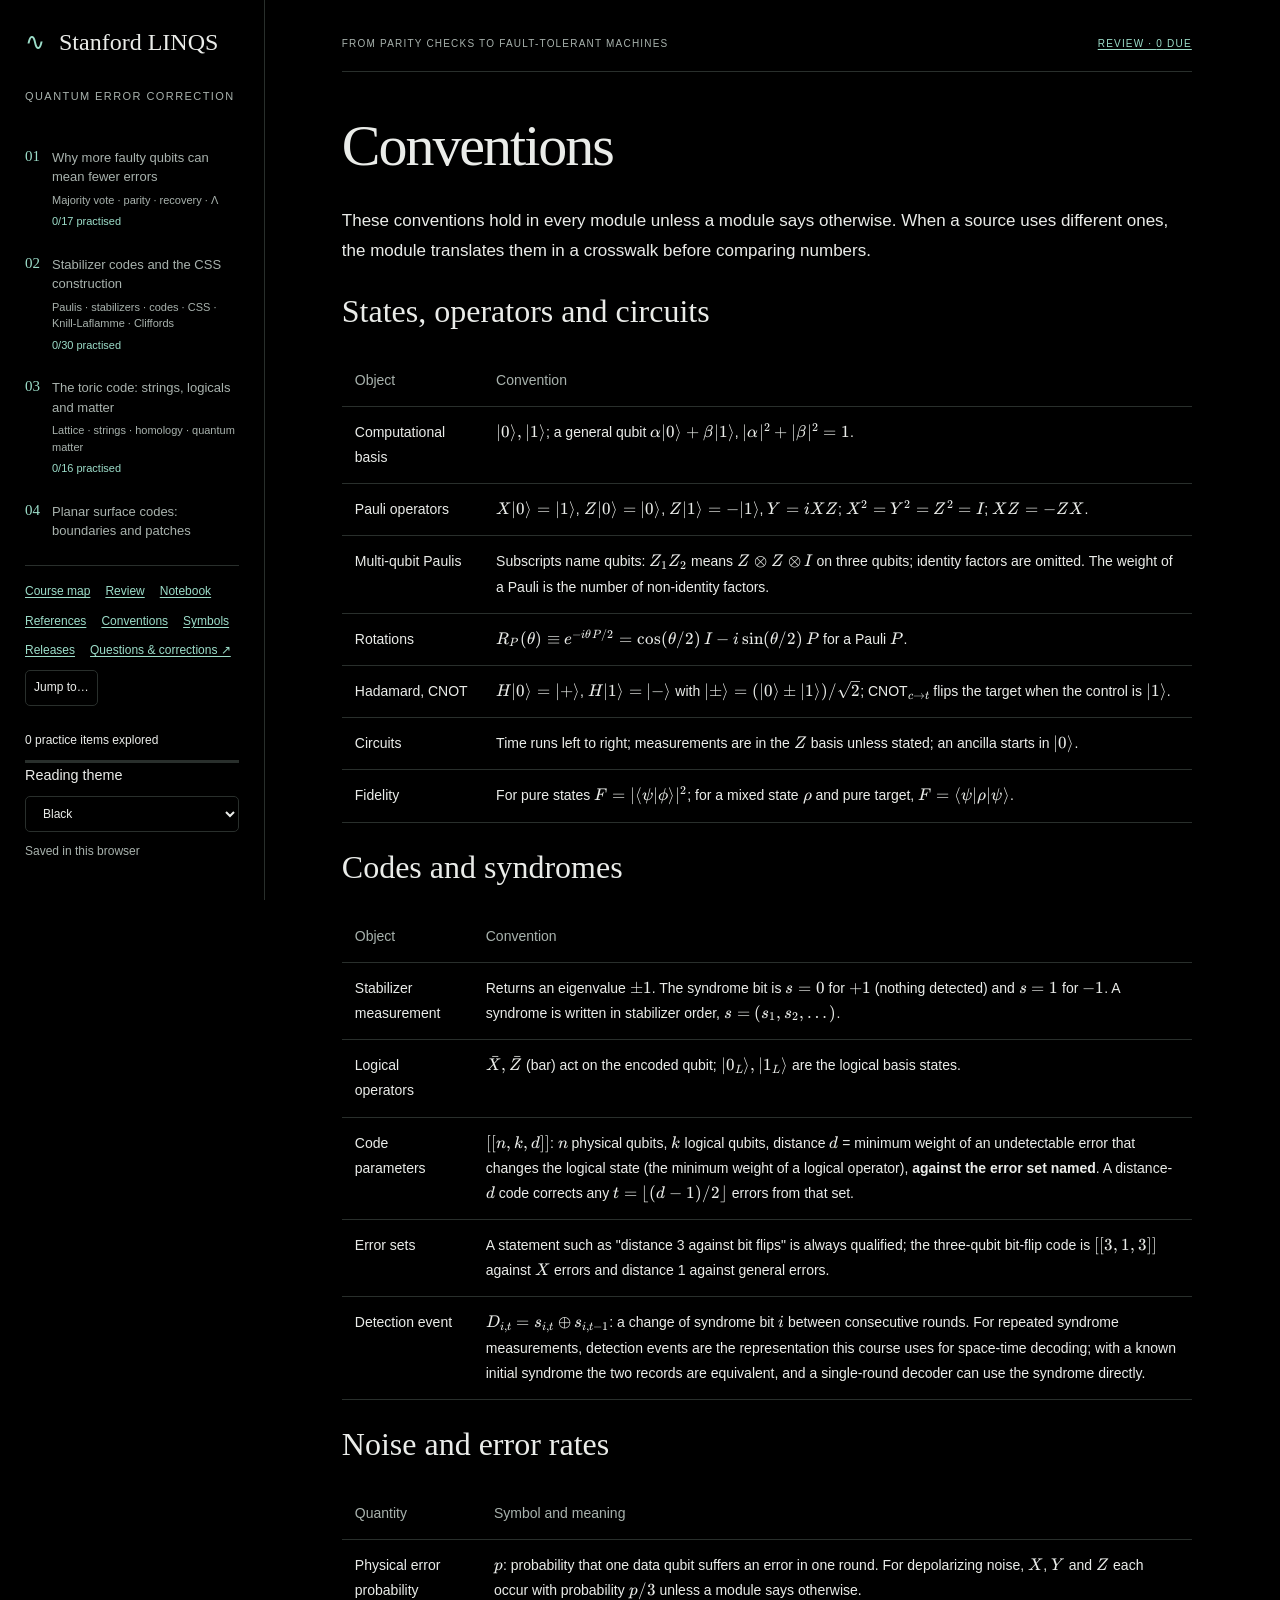
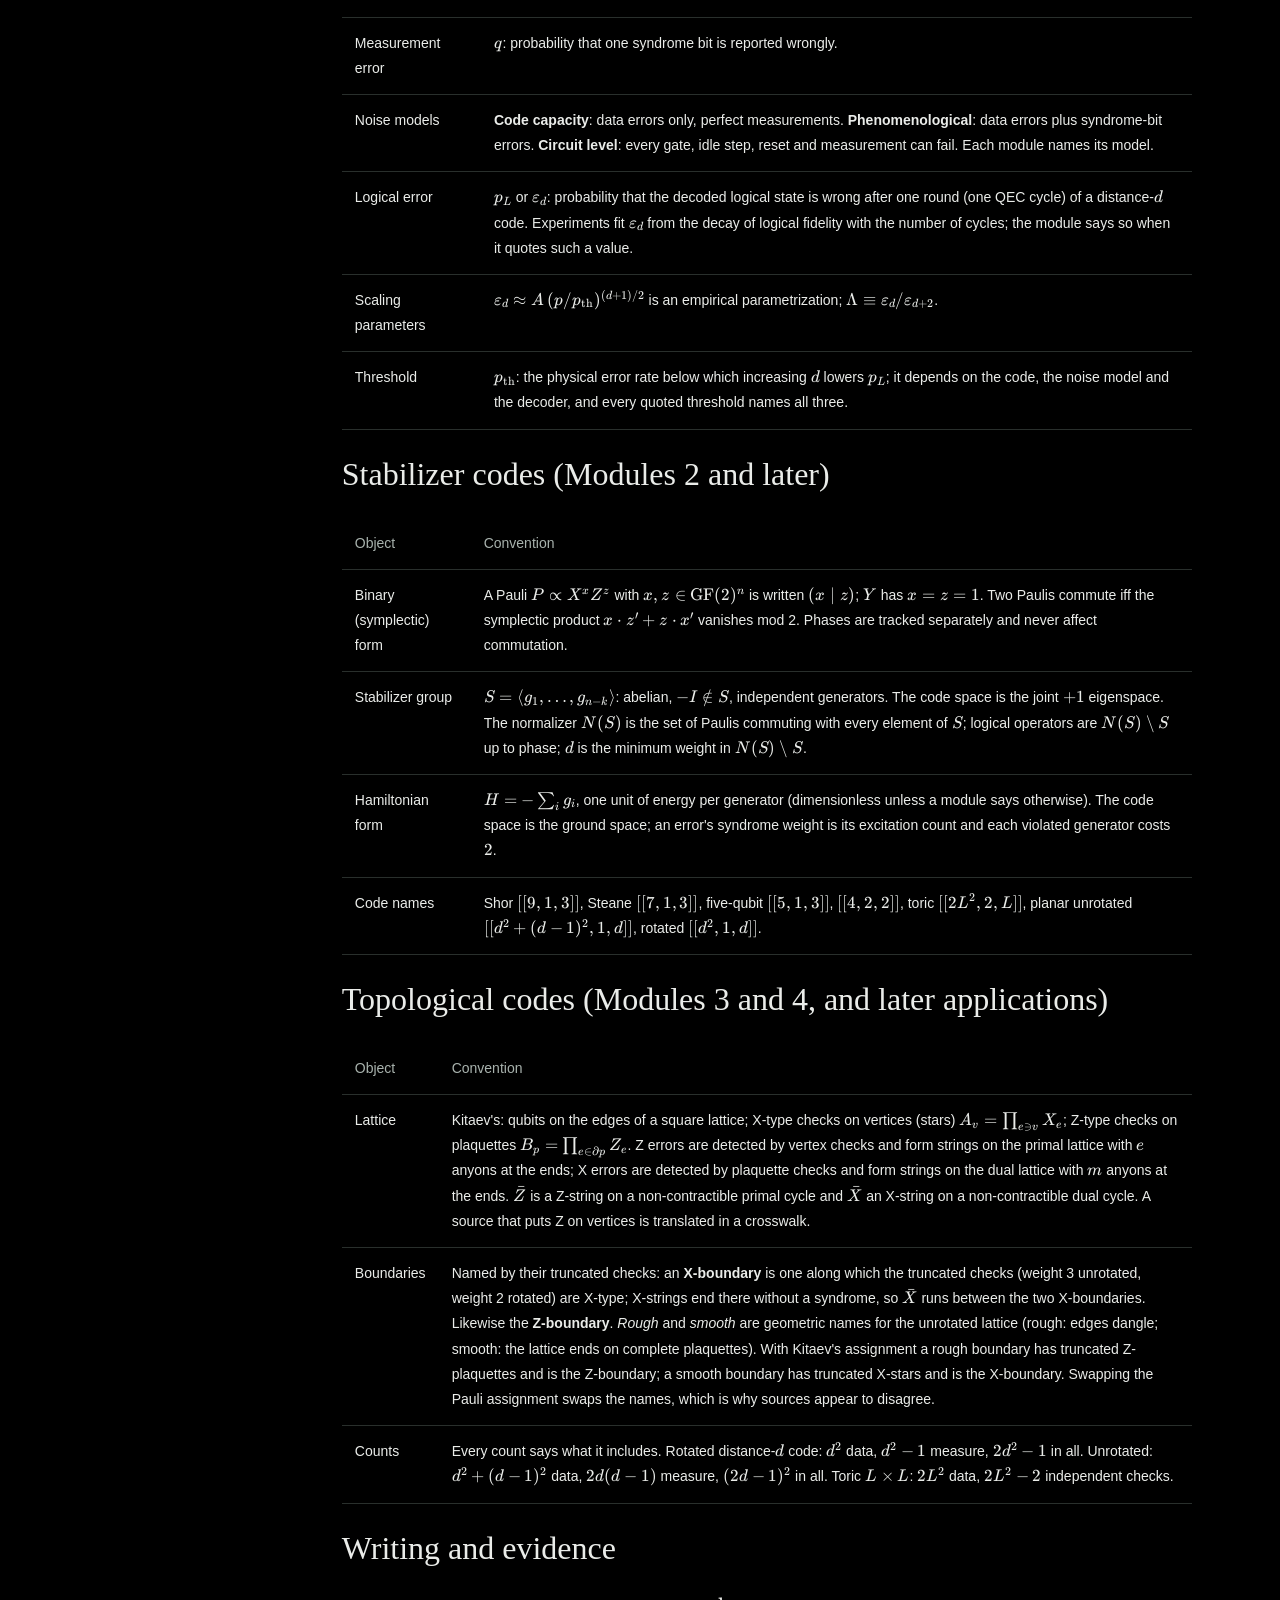
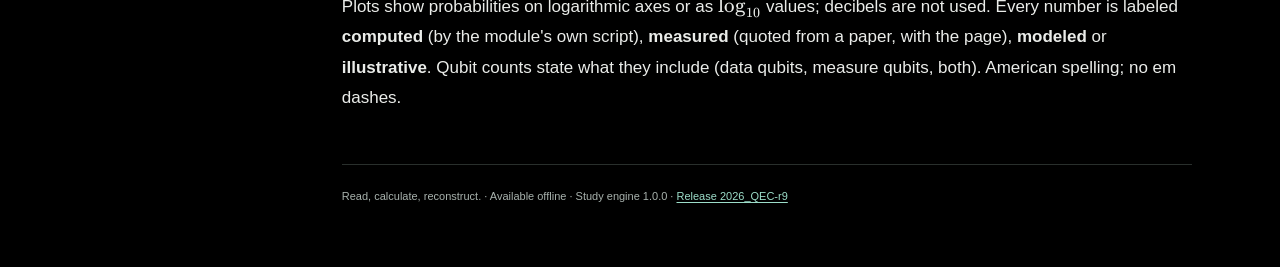
==== commit e29b8692: "2026_QEC: release 2026_QEC-r9 (Module 5 sections 5.1 and 5.2) From private source 6dc3592 (clean; QE" ====
--- a/2026_QEC/conventions.html
+++ b/2026_QEC/conventions.html
@@ -1,4 +1,4 @@
-<!doctype html><html lang="en"><head><meta charset="utf-8"><script id="study-theme-init">(function(){var theme="black";try{var saved=JSON.parse(localStorage.getItem("study-release:quantum_error_correction"));if(["black","midnight","ivory","sage","plum"].indexOf(saved&&saved.prefs&&saved.prefs.theme)!==-1)theme=saved.prefs.theme;}catch(_){}document.documentElement.dataset.theme=theme;})();</script><link rel="icon" href="data:,"><meta name="viewport" content="width=device-width,initial-scale=1"><title>Conventions · Quantum error correction</title><meta name="description" content="Build an intuitive and quantitative grasp of quantum error correction: compute logical error rates, thresholds and Λ; construct stabilizer, surface and qLDPC codes and their logical gates; read how Google, IBM and the neutral-atom groups implement them; and connect codes to condensed matter, statistical mechanics and classical coding theory."><link rel="stylesheet" href="assets/katex/katex.min.css"><link rel="stylesheet" href="assets/study.css"><script id="study-page-data" type="application/json">{"comments":{},"commentLifecycle":{},"answers":{},"course":"quantum_error_correction","courseTitle":"Quantum error correction","module":null,"revision":"sha256:1aecb18456ea0c8c","engineVersion":"1.0.0","dev":false,"release":{"label":"2026_QEC-r8","questionsUrl":"https://docs.google.com/document/d/1dp_MXEA5aFQJ1om-RrPk7rns6-5DhuFm/edit"},"itemIndex":{"m1-predict-crossing":{"type":"predict","module":"m1","subsection":"m1-majority","title":"Where do the distance curves meet?","responseType":"choice"},"m1-q-leading":{"type":"quiz","module":"m1","subsection":"m1-majority","title":"Evaluate the five-bit tail","responseType":"numeric"},"m1-q-above-threshold":{"type":"quiz","module":"m1","subsection":"m1-majority","title":"Above the majority threshold","responseType":"choice"},"m1-q-cloning":{"type":"quiz","module":"m1","subsection":"m1-obstacles","title":"The permitted copier","responseType":"choice"},"m1-q-syndrome":{"type":"quiz","module":"m1","subsection":"m1-bitflip","title":"Decode the sign pattern","responseType":"choice"},"m1-predict-single-qubit":{"type":"predict","module":"m1","subsection":"m1-bitflip","title":"What can one physical qubit reveal?","responseType":"choice"},"m1-q-commute":{"type":"quiz","module":"m1","subsection":"m1-bitflip","title":"Commute does not mean correct","responseType":"multi"},"m1-predict-rotation":{"type":"predict","module":"m1","subsection":"m1-discretize","title":"How often does a small rotation flag?","responseType":"numeric"},"m1-q-after-measurement":{"type":"quiz","module":"m1","subsection":"m1-discretize","title":"What remains after a clean outcome?","responseType":"choice"},"m1-q-lambda-extract":{"type":"quiz","module":"m1","subsection":"m1-lambda","title":"Extract a measured suppression ratio","responseType":"numeric"},"m1-predict-lambda":{"type":"predict","module":"m1","subsection":"m1-lambda","title":"Is Λ a property of qubits alone?","responseType":"choice"},"m1-q-events":{"type":"quiz","module":"m1","subsection":"m1-time","title":"Read a temporal pair","responseType":"choice"},"m1-reconstruction":{"type":"exercise","module":"m1","subsection":"m1-practice","title":"Rebuild the two mechanisms","responseType":"text"},"m1-transfer":{"type":"exercise","module":"m1","subsection":"m1-practice","title":"Rotate the code into the phase basis","responseType":"text"},"m1-calc-floor":{"type":"exercise","module":"m1","subsection":"m1-practice","title":"Where does a floor take over?","responseType":"text"},"m1-challenge-paper":{"type":"challenge","module":"m1","subsection":"m1-practice","title":"Reconstruct the experimental ladder","responseType":"text"},"m1-challenge-correlated":{"type":"challenge","module":"m1","subsection":"m1-practice","title":"Let faults arrive in neighboring pairs","responseType":"text"},"m2-predict-commute":{"type":"predict","module":"m2","subsection":"m2-pauli","title":"Count the overlapping sites","responseType":"choice"},"m2-q-symplectic":{"type":"quiz","module":"m2","subsection":"m2-pauli","title":"A binary product, not a real inner product","responseType":"numeric"},"m2-predict-halving":{"type":"predict","module":"m2","subsection":"m2-stabilizer","title":"Why exactly half?","responseType":"choice"},"m2-predict-dim":{"type":"predict","module":"m2","subsection":"m2-stabilizer","title":"Constraints versus stored qubits","responseType":"choice"},"m2-q-energy":{"type":"quiz","module":"m2","subsection":"m2-stabilizer","title":"The energy of one physical error","responseType":"numeric"},"m2-q-minus-i":{"type":"quiz","module":"m2","subsection":"m2-stabilizer","title":"Consistent commutation, inconsistent signs","responseType":"choice"},"m2-q-distance":{"type":"quiz","module":"m2","subsection":"m2-logicals","title":"A logical operator sets the distance","responseType":"numeric"},"m2-q-distance-basis":{"type":"quiz","module":"m2","subsection":"m2-logicals","title":"Distance cannot depend on logical naming","responseType":"choice"},"m2-predict-playground":{"type":"predict","module":"m2","subsection":"m2-logicals","title":"How many distinct single-error signals?","responseType":"choice"},"m2-q-degenerate":{"type":"quiz","module":"m2","subsection":"m2-examples","title":"Which pairs does the Shor lookup correct?","responseType":"multi"},"m2-predict-steane-k":{"type":"predict","module":"m2","subsection":"m2-examples","title":"Reuse the rows in both Pauli sectors","responseType":"choice"},"m2-q-perfect":{"type":"quiz","module":"m2","subsection":"m2-examples","title":"Perfect in which sense?","responseType":"choice"},"m2-q-shor-syndrome":{"type":"quiz","module":"m2","subsection":"m2-examples","title":"What does a perfect lookup do beyond its promise?","responseType":"choice"},"m2-q-bound-ladder":{"type":"quiz","module":"m2","subsection":"m2-examples","title":"A bound is not an existence theorem","responseType":"numeric"},"m2-predict-css-k":{"type":"predict","module":"m2","subsection":"m2-css","title":"Count ranks, not drawn check nodes","responseType":"numeric"},"m2-q-css-condition":{"type":"quiz","module":"m2","subsection":"m2-css","title":"The compatibility condition in physical language","responseType":"choice"},"m2-q-kl-degenerate":{"type":"quiz","module":"m2","subsection":"m2-knill-laflamme","title":"Is a nonzero off-diagonal error overlap fatal?","responseType":"choice"},"m2-predict-reduced":{"type":"predict","module":"m2","subsection":"m2-knill-laflamme","title":"What can a small region know?","responseType":"choice"},"m2-q-erasure":{"type":"quiz","module":"m2","subsection":"m2-knill-laflamme","title":"Spend distance on two kinds of uncertainty","responseType":"multi"},"m2-predict-cnot":{"type":"predict","module":"m2","subsection":"m2-clifford","title":"Where does a target phase flip go?","responseType":"choice"},"m2-q-transversal-h":{"type":"quiz","module":"m2","subsection":"m2-clifford","title":"A transversal gate can change the code","responseType":"choice"},"m2-q-deterministic":{"type":"quiz","module":"m2","subsection":"m2-clifford","title":"Which outcome is guaranteed?","responseType":"choice"},"m2-q-what-is-measured":{"type":"quiz","module":"m2","subsection":"m2-clifford","title":"Read a mixed observable backward","responseType":"choice"},"m2-reconstruction":{"type":"exercise","module":"m2","subsection":"m2-practice","title":"Rebuild the algebra from the checks","responseType":"text"},"m2-transfer":{"type":"exercise","module":"m2","subsection":"m2-practice","title":"Detection, erasure and post-selection in four qubits","responseType":"text"},"m2-transfer-measure":{"type":"exercise","module":"m2","subsection":"m2-practice","title":"Measurement does the work: enter a code and build a gate","responseType":"text"},"m2-calc-transversal-phase":{"type":"exercise","module":"m2","subsection":"m2-practice","title":"Transversal phase gates and a slightly wrong angle","responseType":"text"},"m2-calc-coherent":{"type":"exercise","module":"m2","subsection":"m2-practice","title":"Every qubit over-rotates","responseType":"text"},"m2-challenge-bias":{"type":"challenge","module":"m2","subsection":"m2-practice","title":"When the decoder should not trust minimum weight","responseType":"text"},"m2-challenge-fifteen":{"type":"challenge","module":"m2","subsection":"m2-practice","title":"The fifteen-qubit code on a four-cube","responseType":"text"},"m3-predict-k":{"type":"predict","module":"m3","subsection":"m3-toric","title":"Count information, not drawn checks","responseType":"choice"},"m3-q-overlap":{"type":"quiz","module":"m3","subsection":"m3-toric","title":"Keep the parallel edges","responseType":"choice"},"m3-q-closed-loop":{"type":"quiz","module":"m3","subsection":"m3-anyons","title":"Zero syndrome does not settle the question","responseType":"choice"},"m3-q-fermion":{"type":"quiz","module":"m3","subsection":"m3-anyons","title":"Rotate the composite","responseType":"choice"},"m3-q-class":{"type":"quiz","module":"m3","subsection":"m3-homology","title":"Read a class, not a shape","responseType":"choice"},"m3-predict-deform":{"type":"predict","module":"m3","subsection":"m3-homology","title":"Move two neighboring faces","responseType":"text"},"m3-predict-distance":{"type":"predict","module":"m3","subsection":"m3-homology","title":"Which length limits protection?","responseType":"choice"},"m3-predict-halfway":{"type":"predict","module":"m3","subsection":"m3-homology","title":"Past the halfway point","responseType":"choice"},"m3-predict-syndrome":{"type":"predict","module":"m3","subsection":"m3-homology","title":"Count ends before opening the lattice","responseType":"choice"},"m3-q-gap":{"type":"quiz","module":"m3","subsection":"m3-matter","title":"Does the gap do the decoder's work?","responseType":"choice"},"m3-reconstruction":{"type":"exercise","module":"m3","subsection":"m3-practice","title":"Rebuild the lattice argument","responseType":"text"},"m3-gauge-gauss-reconstruction":{"type":"exercise","module":"m3","subsection":"m3-practice","title":"Read charge through a boundary","responseType":"text"},"m3-reconstruct-loop-gas":{"type":"exercise","module":"m3","subsection":"m3-practice","title":"Put a phase on the loop sum","responseType":"text"},"m3-calc-splitting":{"type":"exercise","module":"m3","subsection":"m3-practice","title":"Count the virtual winding processes","responseType":"text"},"m3-proof-genus":{"type":"exercise","module":"m3","subsection":"m3-practice","title":"Join two tori and test their seam","responseType":"text"},"m3-challenge-paper":{"type":"challenge","module":"m3","subsection":"m3-practice","title":"Reconstruct the entropy subtraction","responseType":"text"},"m3-s35-check-retained":{"type":"exercise","module":"m14","subsection":"m3-boundaries","title":"Read the check that remains","responseType":"text"},"m3-predict-end":{"type":"predict","module":"m14","subsection":"m3-boundaries","title":"Does a smooth side erase a vertex defect?","responseType":"choice"},"m3-s35-lost-pair":{"type":"exercise","module":"m14","subsection":"m3-boundaries","title":"Follow the lost logical pair","responseType":"text"},"m3-s35-count-patch":{"type":"exercise","module":"m14","subsection":"m3-boundaries","title":"Separate information from hardware","responseType":"text"},"m3-s35-deform-end":{"type":"exercise","module":"m14","subsection":"m3-boundaries","title":"Move the endpoint with a check","responseType":"text"},"m3-s35-distance-bound":{"type":"exercise","module":"m14","subsection":"m3-boundaries","title":"Bound every logical Pauli","responseType":"text"},"m3-q-planar-k":{"type":"quiz","module":"m14","subsection":"m3-boundaries","title":"Remove the alternation","responseType":"choice"},"m3-q-rough-name":{"type":"quiz","module":"m14","subsection":"m3-boundaries","title":"What does the word rough fix?","responseType":"choice"},"m3-q-half-checks":{"type":"quiz","module":"m14","subsection":"m3-rotated","title":"Does a weight-two check spoil commutation?","responseType":"choice"},"m3-predict-rotated-n":{"type":"predict","module":"m14","subsection":"m3-rotated","title":"Allocate two memories or one","responseType":"numeric"},"m3-q-loop-count":{"type":"quiz","module":"m14","subsection":"m3-anatomy","title":"A single visible defect","responseType":"choice"},"m3-q-d3-check":{"type":"quiz","module":"m14","subsection":"m3-anatomy","title":"Use the half-check's degeneracy","responseType":"choice"},"m3-q-frame-sign":{"type":"quiz","module":"m14","subsection":"m3-anatomy","title":"Follow the recorded sign","responseType":"choice"},"m3-predict-absorb":{"type":"predict","module":"m14","subsection":"m3-anatomy","title":"Change the assignment, not the geometry","responseType":"choice"},"m3-q-total":{"type":"quiz","module":"m14","subsection":"m3-anatomy","title":"Count the required interactions","responseType":"numeric"},"m14-reconstruction":{"type":"exercise","module":"m14","subsection":"m14-practice","title":"Cut the torus in the opposite order","responseType":"text"},"m3-transfer-hadamard":{"type":"exercise","module":"m14","subsection":"m14-practice","title":"Transversal Hadamard turns the patch","responseType":"text"},"m3-calc-decode-d3":{"type":"exercise","module":"m14","subsection":"m14-practice","title":"Let two errors impersonate one","responseType":"text"},"m3-transfer-frame":{"type":"exercise","module":"m14","subsection":"m14-practice","title":"Read the logical value with its frame","responseType":"text"},"m3-transfer":{"type":"exercise","module":"m14","subsection":"m14-practice","title":"A rectangular rotated memory","responseType":"text"},"m3-challenge-boundary":{"type":"challenge","module":"m14","subsection":"m14-practice","title":"Remove the mixed-boundary assumption","responseType":"text"},"m3-challenge-dead-check":{"type":"challenge","module":"m14","subsection":"m14-practice","title":"Turn off one check","responseType":"text"},"m6-quiz-cleaning":{"type":"quiz","module":"m6","subsection":"m6-bpt","title":"Move the row","responseType":"choice"},"m6-ex-cleaning-certificate":{"type":"exercise","module":"m6","subsection":"m6-bpt","title":"Certify the region","responseType":"text"},"m6-quiz-union":{"type":"quiz","module":"m6","subsection":"m6-bpt","title":"Combine correctable regions","responseType":"choice"},"m6-quiz-corner-labels":{"type":"quiz","module":"m6","subsection":"m6-bpt","title":"Count corner labels","responseType":"numeric"},"m6-quiz-bpt-scope":{"type":"quiz","module":"m6","subsection":"m6-bpt","title":"Keep a positive rate","responseType":"choice"},"m6-predict-sparsity":{"type":"predict","module":"m6","subsection":"m6-bpt","title":"Few neighbors, nearby neighbors?","responseType":"text"},"m6-quiz-hamming-edge":{"type":"quiz","module":"m6","subsection":"m6-ldpc","title":"Count a check’s lines","responseType":"numeric"},"m6-quiz-graph-row":{"type":"quiz","module":"m6","subsection":"m6-ldpc","title":"Read a row from the graph","responseType":"choice"},"m6-quiz-sparse-weight":{"type":"quiz","module":"m6","subsection":"m6-ldpc","title":"Bound both degrees","responseType":"choice"},"m6-quiz-design-rate":{"type":"quiz","module":"m6","subsection":"m6-ldpc","title":"Scale the same degrees","responseType":"numeric"},"m6-quiz-css-overlap":{"type":"quiz","module":"m6","subsection":"m6-ldpc","title":"Test the mixed overlap","responseType":"choice"},"m6-quiz-factor-rank":{"type":"quiz","module":"m6","subsection":"m6-hgp","title":"Count independent factor checks","responseType":"numeric"},"m6-predict-product-repair":{"type":"predict","module":"m6","subsection":"m6-hgp","title":"Repair the failed pair","responseType":"text"},"m6-quiz-product-size":{"type":"quiz","module":"m6","subsection":"m6-hgp","title":"Count both data blocks","responseType":"numeric"},"m6-ex-product-row":{"type":"exercise","module":"m6","subsection":"m6-hgp","title":"Rebuild the repaired rows","responseType":"text"},"m6-quiz-transpose-count":{"type":"quiz","module":"m6","subsection":"m6-hgp","title":"Keep the dependent-row contribution","responseType":"numeric"},"m6-quiz-product-distance":{"type":"quiz","module":"m6","subsection":"m6-hgp","title":"Choose the overall distance","responseType":"choice"},"m6-ex-toric-map":{"type":"exercise","module":"m6","subsection":"m6-hgp","title":"Identify a star across the seam","responseType":"text"},"m6-quiz-shift-wrap":{"type":"quiz","module":"m6","subsection":"m6-bb","title":"Follow the wrap","responseType":"numeric"},"m6-quiz-polynomial-cancel":{"type":"quiz","module":"m6","subsection":"m6-bb","title":"Cancel coincident hops","responseType":"choice"},"m6-quiz-bb-neighbors":{"type":"quiz","module":"m6","subsection":"m6-bb","title":"Count one check’s neighbors","responseType":"numeric"},"m6-quiz-bb-transpose":{"type":"quiz","module":"m6","subsection":"m6-bb","title":"Place the transpose","responseType":"choice"},"m6-ex-tiny-rank":{"type":"exercise","module":"m6","subsection":"m6-bb","title":"Recover the two free choices","responseType":"text"},"m6-quiz-tiny-k":{"type":"quiz","module":"m6","subsection":"m6-bb","title":"Count independent constraints","responseType":"numeric"},"m6-predict-bb":{"type":"predict","module":"m6","subsection":"m6-bb","title":"More sites and more logical qubits","responseType":"text"},"m6-ex-bb-observation":{"type":"exercise","module":"m6","subsection":"m6-bb","title":"Read the rank observations","responseType":"text"},"m6-quiz-rank-not-distance":{"type":"quiz","module":"m6","subsection":"m6-bb","title":"Separate rank from distance","responseType":"choice"},"m6-quiz-logical-patches":{"type":"quiz","module":"m6","subsection":"m6-bb","title":"Shared sites and separate logical qubits","responseType":"choice"},"m6-quiz-degree-hardware":{"type":"quiz","module":"m6","subsection":"m6-hardware","title":"Count the full neighborhood","responseType":"numeric"},"m6-quiz-thickness":{"type":"quiz","module":"m6","subsection":"m6-hardware","title":"Interpret the planar partition","responseType":"choice"},"m6-quiz-kunlun-inventory":{"type":"quiz","module":"m6","subsection":"m6-hardware","title":"Count device qubits per logical","responseType":"numeric"},"m6-ex-hardware-evidence":{"type":"exercise","module":"m6","subsection":"m6-hardware","title":"Match a claim to its evidence","responseType":"text"},"m6-quiz-matched-count":{"type":"quiz","module":"m6","subsection":"m6-hardware","title":"Count the matched patch block","responseType":"numeric"},"m6-predict-map":{"type":"predict","module":"m6","subsection":"m6-hardware","title":"What changes when the lines move","responseType":"text"},"m6-ex-map-observation":{"type":"exercise","module":"m6","subsection":"m6-hardware","title":"Identify the displayed edge set","responseType":"text"},"m6-quiz-relative-distance":{"type":"quiz","module":"m6","subsection":"m6-good-codes","title":"Normalize the distance","responseType":"numeric"},"m6-quiz-good-family":{"type":"quiz","module":"m6","subsection":"m6-good-codes","title":"Two points or a family","responseType":"choice"},"m6-quiz-lift-degree":{"type":"quiz","module":"m6","subsection":"m6-good-codes","title":"Follow a permuted edge","responseType":"choice"},"m6-ex-tanner-distinction":{"type":"exercise","module":"m6","subsection":"m6-good-codes","title":"Representation or construction","responseType":"text"},"m6-quiz-frontier-premise":{"type":"quiz","module":"m6","subsection":"m6-good-codes","title":"Identify the premise that changes","responseType":"choice"},"m6-ex-reconstruct":{"type":"exercise","module":"m6","subsection":"m6-practice","title":"Rebuild cleaning and the planar bound","responseType":"text"},"m6-ex-calculate":{"type":"exercise","module":"m6","subsection":"m6-practice","title":"Count the tiny BB code by hand","responseType":"text"},"m6-ex-proof":{"type":"exercise","module":"m6","subsection":"m6-practice","title":"Prove the product’s parameters","responseType":"text"},"m6-ex-explain":{"type":"exercise","module":"m6","subsection":"m6-practice","title":"State what each calculation establishes","responseType":"text"},"m6-ex-transfer":{"type":"exercise","module":"m6","subsection":"m6-practice","title":"Transfer the locality argument","responseType":"text"},"m6-challenge-paper":{"type":"challenge","module":"m6","subsection":"m6-practice","title":"Read a logical pair from the paper","responseType":"text"},"m6-challenge-design":{"type":"challenge","module":"m6","subsection":"m6-practice","title":"Design a matched-distance resource table","responseType":"text"},"m6-challenge-break":{"type":"challenge","module":"m6","subsection":"m6-practice","title":"Break the six-neighbor claim","responseType":"text"},"m7-quiz-degeneracy":{"type":"quiz","module":"m7","subsection":"m7-hamiltonians","title":"Check the claim","responseType":"choice"},"m7-quiz-entropy-sign":{"type":"quiz","module":"m7","subsection":"m7-hamiltonians","title":"Check the claim","responseType":"choice"},"m7-quiz-fusion":{"type":"quiz","module":"m7","subsection":"m7-hamiltonians","title":"Check the claim","responseType":"choice"},"m7-quiz-gap-distance":{"type":"quiz","module":"m7","subsection":"m7-barriers","title":"Check the claim","responseType":"choice"},"m7-predict-energy":{"type":"predict","module":"m7","subsection":"m7-barriers","title":"Which route has the smaller peak?","responseType":"text"},"m7-quiz-thermal":{"type":"quiz","module":"m7","subsection":"m7-barriers","title":"Check the claim","responseType":"choice"},"m7-quiz-nogo":{"type":"quiz","module":"m7","subsection":"m7-barriers","title":"Check the claim","responseType":"choice"},"m7-quiz-four-d":{"type":"quiz","module":"m7","subsection":"m7-barriers","title":"Check the claim","responseType":"choice"},"m7-quiz-fractal":{"type":"quiz","module":"m7","subsection":"m7-barriers","title":"Check the claim","responseType":"choice"},"m7-quiz-reduced-weight":{"type":"quiz","module":"m7","subsection":"m7-single-shot","title":"Check the claim","responseType":"choice"},"m7-quiz-metacheck":{"type":"quiz","module":"m7","subsection":"m7-single-shot","title":"Check the claim","responseType":"choice"},"m7-quiz-single-shot":{"type":"quiz","module":"m7","subsection":"m7-single-shot","title":"Check the claim","responseType":"choice"},"m7-quiz-both-sectors":{"type":"quiz","module":"m7","subsection":"m7-single-shot","title":"Check the claim","responseType":"choice"},"m7-quiz-goodness":{"type":"quiz","module":"m7","subsection":"m7-good-codes","title":"Check the claim","responseType":"choice"},"m7-quiz-free-energy":{"type":"quiz","module":"m7","subsection":"m7-good-codes","title":"Check the claim","responseType":"choice"},"m7-quiz-glass":{"type":"quiz","module":"m7","subsection":"m7-good-codes","title":"Check the claim","responseType":"choice"},"m7-quiz-scope":{"type":"quiz","module":"m7","subsection":"m7-good-codes","title":"Check the claim","responseType":"choice"},"m7-quiz-kw-sector":{"type":"quiz","module":"m7","subsection":"m7-gauging","title":"Check the claim","responseType":"choice"},"m7-quiz-bond":{"type":"quiz","module":"m7","subsection":"m7-gauging","title":"Check the claim","responseType":"choice"},"m7-quiz-gauss":{"type":"quiz","module":"m7","subsection":"m7-gauging","title":"Check the claim","responseType":"choice"},"m7-quiz-flux":{"type":"quiz","module":"m7","subsection":"m7-gauging","title":"Check the claim","responseType":"choice"},"m7-quiz-outcome-parity":{"type":"quiz","module":"m7","subsection":"m7-gauging","title":"Check the claim","responseType":"choice"},"m7-quiz-gauging-state":{"type":"quiz","module":"m7","subsection":"m7-gauging","title":"Check the claim","responseType":"choice"},"m7-predict-gauging":{"type":"predict","module":"m7","subsection":"m7-gauging","title":"What will the matter record leave behind?","responseType":"text"},"m7-quiz-product-sites":{"type":"quiz","module":"m7","subsection":"m7-products","title":"Check the claim","responseType":"choice"},"m7-quiz-product-star":{"type":"quiz","module":"m7","subsection":"m7-products","title":"Check the claim","responseType":"choice"},"m7-quiz-product-flux":{"type":"quiz","module":"m7","subsection":"m7-products","title":"Check the claim","responseType":"choice"},"m7-quiz-product-energy":{"type":"quiz","module":"m7","subsection":"m7-products","title":"Check the claim","responseType":"choice"},"m7-quiz-honeycomb":{"type":"quiz","module":"m7","subsection":"m7-dynamics","title":"Check the claim","responseType":"choice"},"m7-quiz-floquet-label":{"type":"quiz","module":"m7","subsection":"m7-dynamics","title":"Check the claim","responseType":"choice"},"m7-quiz-record":{"type":"quiz","module":"m7","subsection":"m7-dynamics","title":"Check the claim","responseType":"choice"},"m7-quiz-monitoring":{"type":"quiz","module":"m7","subsection":"m7-dynamics","title":"Check the claim","responseType":"choice"},"m7-quiz-dynamics-scope":{"type":"quiz","module":"m7","subsection":"m7-dynamics","title":"Check the claim","responseType":"choice"},"m7-quiz-nlts":{"type":"quiz","module":"m7","subsection":"m7-complexity","title":"Check the claim","responseType":"choice"},"m7-quiz-complexity-scope":{"type":"quiz","module":"m7","subsection":"m7-complexity","title":"Check the claim","responseType":"choice"},"m7-reconstruction":{"type":"exercise","module":"m7","subsection":"m7-practice","title":"Rebuild the BB energy calculation","responseType":"text"},"m7-transfer":{"type":"exercise","module":"m7","subsection":"m7-practice","title":"Transfer the energy question to the product","responseType":"text"},"m7-calculation":{"type":"exercise","module":"m7","subsection":"m7-practice","title":"Prove the cube route peak is optimal","responseType":"text"},"m7-explanation":{"type":"exercise","module":"m7","subsection":"m7-practice","title":"Explain three different kinds of protection","responseType":"text"},"m7-proof":{"type":"exercise","module":"m7","subsection":"m7-practice","title":"Turn the cleaning picture into local indistinguishability","responseType":"text"},"m7-paper-figure":{"type":"challenge","module":"m7","subsection":"m7-practice","title":"Read a theorem label on a phase sketch","responseType":"text"},"m7-design":{"type":"challenge","module":"m7","subsection":"m7-practice","title":"Finish a different gauging outcome","responseType":"text"},"m7-break-model":{"type":"challenge","module":"m7","subsection":"m7-practice","title":"Break the monitoring analogy","responseType":"text"},"m4-predict-cz-basis":{"type":"predict","module":"m4","subsection":"m4-circuit","title":"What does the CZ circuit reveal?","responseType":"choice"},"m4-q-data-basis":{"type":"quiz","module":"m4","subsection":"m4-circuit","title":"Repair the data basis","responseType":"choice"},"m4-q-hook-absorption":{"type":"quiz","module":"m4","subsection":"m4-hooks","title":"Does a neighboring check absorb the hook?","responseType":"choice"},"m4-predict-hook":{"type":"predict","module":"m4","subsection":"m4-hooks","title":"Which gates remain?","responseType":"choice"},"m4-q-first-round":{"type":"quiz","module":"m4","subsection":"m4-detectors","title":"Is the first sign an error?","responseType":"choice"},"m4-q-y":{"type":"quiz","module":"m4","subsection":"m4-detectors","title":"How many checks change?","responseType":"numeric"},"m4-predict-final-detector":{"type":"predict","module":"m4","subsection":"m4-detectors","title":"Does the final readout add an event?","responseType":"choice"},"m4-q-noise":{"type":"quiz","module":"m4","subsection":"m4-noise","title":"Does the same p mean the same hardware?","responseType":"choice"},"m4-q-reset":{"type":"quiz","module":"m4","subsection":"m4-leakage","title":"Why not reset all the data?","responseType":"choice"},"m4-predict-leakage":{"type":"predict","module":"m4","subsection":"m4-leakage","title":"Is the average enough?","responseType":"choice"},"m4-predict-cz-return":{"type":"predict","module":"m4","subsection":"m4-hardware","title":"A second return","responseType":"choice"},"m4-q-latency":{"type":"quiz","module":"m4","subsection":"m4-hardware","title":"Fast rounds, delayed answer","responseType":"choice"},"m4-q-contrast":{"type":"quiz","module":"m4","subsection":"m4-experiments","title":"Interpret vanishing contrast","responseType":"choice"},"m4-q-comparison":{"type":"quiz","module":"m4","subsection":"m4-experiments","title":"Compare protected information","responseType":"choice"},"m4-q-budget":{"type":"quiz","module":"m4","subsection":"m4-experiments","title":"Predict the budget change","responseType":"numeric"},"m4-reconstruction":{"type":"exercise","module":"m4","subsection":"m4-practice","title":"Follow a fault from the circuit to the record","responseType":"text"},"m4-transfer":{"type":"exercise","module":"m4","subsection":"m4-practice","title":"Transfer to the four-data-qubit code","responseType":"text"},"m4-calc-decay":{"type":"exercise","module":"m4","subsection":"m4-practice","title":"Recover the round rate from two durations","responseType":"text"},"m4-calc-cz":{"type":"exercise","module":"m4","subsection":"m4-practice","title":"Return with the right phase","responseType":"text"},"m4-challenge-paper":{"type":"challenge","module":"m4","subsection":"m4-practice","title":"Read the two experimental axes","responseType":"text"},"m4-challenge-break-model":{"type":"challenge","module":"m4","subsection":"m4-practice","title":"Break two incomplete optimization targets","responseType":"text"},"m5-predict-half-loop":{"type":"predict","module":"m5","subsection":"m5-chains","title":"How many faults must the loop contain?","responseType":"choice"},"m5-q-bound":{"type":"quiz","module":"m5","subsection":"m5-chains","title":"What has the bound established?","responseType":"choice"},"m5-q-free-energy":{"type":"quiz","module":"m5","subsection":"m5-rbim","title":"What does the optimal decision compare?","responseType":"choice"},"m5-predict-measurement-dimension":{"type":"predict","module":"m5","subsection":"m5-rbim","title":"What changes when check reports can be wrong?","responseType":"choice"},"m5-predict-erasure-loop":{"type":"predict","module":"m5","subsection":"m5-percolation","title":"Does every erased cycle lose a logical qubit?","responseType":"choice"},"m5-predict-erasure-crossing":{"type":"predict","module":"m5","subsection":"m5-percolation","title":"What should finite sizes show?","responseType":"choice"},"m5-q-erasure-event":{"type":"quiz","module":"m5","subsection":"m5-percolation","title":"What does uncorrectable mean here?","responseType":"choice"},"m5-q-edge-weight":{"type":"quiz","module":"m5","subsection":"m5-matching","title":"Compute an edge cost","responseType":"numeric"},"m5-q-matching-target":{"type":"quiz","module":"m5","subsection":"m5-matching","title":"What is optimized?","responseType":"choice"},"m5-predict-class":{"type":"predict","module":"m5","subsection":"m5-ml","title":"Can equal shortest paths lead to unequal classes?","responseType":"choice"},"m5-q-browne-shot":{"type":"quiz","module":"m5","subsection":"m5-ml","title":"Did optimal inference promise this shot would succeed?","responseType":"choice"},"m5-predict-correlation":{"type":"predict","module":"m5","subsection":"m5-learned","title":"Use the correlation","responseType":"numeric"},"m5-q-training":{"type":"quiz","module":"m5","subsection":"m5-learned","title":"What would demonstrate learning rather than memorization?","responseType":"choice"},"m5-q-throughput":{"type":"quiz","module":"m5","subsection":"m5-realtime","title":"Must every answer arrive within one cycle?","responseType":"choice"},"m5-q-backlog":{"type":"quiz","module":"m5","subsection":"m5-realtime","title":"Which growth law belongs to which question?","responseType":"choice"},"m5-predict-halving":{"type":"predict","module":"m5","subsection":"m5-overhead","title":"Halve the physical-noise parameter","responseType":"numeric"},"m5-q-threshold-inference":{"type":"quiz","module":"m5","subsection":"m5-overhead","title":"Does Λ determine a universal gate threshold?","responseType":"choice"},"m5-reconstruction":{"type":"exercise","module":"m5","subsection":"m5-practice","title":"Rebuild the route from loops to classes","responseType":"text"},"m5-transfer-erasure":{"type":"exercise","module":"m5","subsection":"m5-practice","title":"Transfer the criterion to erased geometry","responseType":"text"},"m5-calc-classes":{"type":"exercise","module":"m5","subsection":"m5-practice","title":"Calculate the two class risks","responseType":"text"},"m5-transfer-greedy":{"type":"exercise","module":"m5","subsection":"m5-practice","title":"Transfer the greedy failure to a torus","responseType":"text"},"m5-calc-concatenation":{"type":"exercise","module":"m5","subsection":"m5-practice","title":"Concatenate an ideal five-qubit block","responseType":"text"},"m5-proof-shor-family":{"type":"exercise","module":"m5","subsection":"m5-practice","title":"A growing-distance family with no positive threshold","responseType":"text"},"m5-challenge-paper":{"type":"challenge","module":"m5","subsection":"m5-practice","title":"Read a suppression ladder and forecast its cost","responseType":"text"},"m5-challenge-floor":{"type":"challenge","module":"m5","subsection":"m5-practice","title":"Break the distance-only design","responseType":"text"}},"targets":{"m1-hook":{"type":"hook","module":"m1","title":"hook","revision":"sha256:7e673288d8cf8d08"},"m1-majority":{"type":"subsection","module":"m1","title":"1.1 · Majority vote and the first threshold","revision":"sha256:7e673288d8cf8d08","number":"1.1"},"eq-m1-rep-encoding":{"type":"equation","module":"m1","title":"Eq. (1.1) · 1.1 · Majority vote and the first threshold","revision":"sha256:7e673288d8cf8d08"},"eq-m1-rep-logical":{"type":"equation","module":"m1","title":"Eq. (1.2) · 1.1 · Majority vote and the first threshold","revision":"sha256:7e673288d8cf8d08"},"m1-rep-logical-derivation":{"type":"derivation","module":"m1","title":"Count the patterns that defeat a majority","revision":"sha256:7e673288d8cf8d08"},"eq-m1-rep-leading":{"type":"equation","module":"m1","title":"Eq. (1.3) · 1.1 · Majority vote and the first threshold","revision":"sha256:7e673288d8cf8d08"},"m1-rep-leading-derivation":{"type":"derivation","module":"m1","title":"Keep the lowest power of the flip probability","revision":"sha256:7e673288d8cf8d08"},"m1-predict-crossing":{"type":"predict","module":"m1","title":"Where do the distance curves meet?","revision":"sha256:7e673288d8cf8d08"},"eq-m1-rep-crossing":{"type":"equation","module":"m1","title":"Eq. (1.4) · 1.1 · Majority vote and the first threshold","revision":"sha256:7e673288d8cf8d08"},"m1-rep-crossing-derivation":{"type":"derivation","module":"m1","title":"Complement patterns, then compare successive distances","revision":"sha256:7e673288d8cf8d08"},"m1-majority-crossing-figure":{"type":"figure","module":"m1","title":"Logarithmic physical and logical error axes show four repetition-code curves for distances 1, 3, 5, and 7. Longer codes have steeper small-error slopes and lower logical error below the common crossing at p = p_L = 1/2; above it, longer codes have higher logical error.","revision":"sha256:7e673288d8cf8d08"},"m1-q-leading":{"type":"quiz","module":"m1","title":"Evaluate the five-bit tail","revision":"sha256:7e673288d8cf8d08"},"m1-majority-example":{"type":"worked-example","module":"m1","title":"One percent physical errors","revision":"sha256:7e673288d8cf8d08"},"m1-q-above-threshold":{"type":"quiz","module":"m1","title":"Above the majority threshold","revision":"sha256:7e673288d8cf8d08"},"m1-fec-tangent":{"type":"callout","module":"m1","title":"Tangent: the classical FEC connection","revision":"sha256:7e673288d8cf8d08"},"m1-vonneumann-story":{"type":"story","module":"m1","title":"Reliable organisms from unreliable components","revision":"sha256:7e673288d8cf8d08"},"m1-obstacles":{"type":"subsection","module":"m1","title":"1.2 · Why the quantum case looks impossible","revision":"sha256:7e673288d8cf8d08","number":"1.2"},"m1-three-obstacles-figure":{"type":"figure","module":"m1","title":"Three schematic panels contrast a short rotation arc with a full bit flip, cross out a copier that would duplicate an arbitrary unknown qubit, and show a Z measurement selecting either basis state from a superposition.","revision":"sha256:7e673288d8cf8d08"},"eq-m1-no-cloning":{"type":"equation","module":"m1","title":"Eq. (1.5) · 1.2 · Why the quantum case looks impossible","revision":"sha256:7e673288d8cf8d08"},"m1-no-cloning-derivation":{"type":"derivation","module":"m1","title":"A copier cannot preserve arbitrary inner products","revision":"sha256:7e673288d8cf8d08"},"eq-m1-rotation":{"type":"equation","module":"m1","title":"Eq. (1.6) · 1.2 · Why the quantum case looks impossible","revision":"sha256:7e673288d8cf8d08"},"eq-m1-rotation-expanded":{"type":"equation","module":"m1","title":"Eq. (1.7) · 1.2 · Why the quantum case looks impossible","revision":"sha256:7e673288d8cf8d08"},"m1-rotation-derivation":{"type":"derivation","module":"m1","title":"Separate even and odd powers of the Pauli","revision":"sha256:7e673288d8cf8d08"},"m1-q-cloning":{"type":"quiz","module":"m1","title":"The permitted copier","revision":"sha256:7e673288d8cf8d08"},"m1-bitflip":{"type":"subsection","module":"m1","title":"1.3 · Parity, not value: the three-qubit bit-flip code","revision":"sha256:7e673288d8cf8d08","number":"1.3"},"eq-m1-code-states":{"type":"equation","module":"m1","title":"Eq. (1.8) · 1.3 · Parity, not value: the three-qubit bit-flip code","revision":"sha256:7e673288d8cf8d08"},"m1-bitflip-circuit-figure":{"type":"figure","module":"m1","title":"Two CNOTs encode one input qubit into three data qubits. After an error slot, data-controlled CNOTs write two parities onto separate ancillas for Z measurement. The adjacent table maps I, X₁, X₂, and X₃ to syndromes 00, 10, 11, and 01.","revision":"sha256:7e673288d8cf8d08"},"eq-m1-stabilizers":{"type":"equation","module":"m1","title":"Eq. (1.9) · 1.3 · Parity, not value: the three-qubit bit-flip code","revision":"sha256:7e673288d8cf8d08"},"eq-m1-stabilizer-action":{"type":"equation","module":"m1","title":"Eq. (1.10) · 1.3 · Parity, not value: the three-qubit bit-flip code","revision":"sha256:7e673288d8cf8d08"},"m1-stabilizer-action-derivation":{"type":"derivation","module":"m1","title":"Compute the anticommutation signs","revision":"sha256:7e673288d8cf8d08"},"m1-syndrome-example":{"type":"worked-example","module":"m1","title":"Follow a complex amplitude through correction","revision":"sha256:7e673288d8cf8d08"},"m1-q-syndrome":{"type":"quiz","module":"m1","title":"Decode the sign pattern","revision":"sha256:7e673288d8cf8d08"},"m1-predict-single-qubit":{"type":"predict","module":"m1","title":"What can one physical qubit reveal?","revision":"sha256:7e673288d8cf8d08"},"eq-m1-reduced-state":{"type":"equation","module":"m1","title":"Eq. (1.11) · 1.3 · Parity, not value: the three-qubit bit-flip code","revision":"sha256:7e673288d8cf8d08"},"m1-reduced-state-derivation":{"type":"derivation","module":"m1","title":"Carry out the partial trace","revision":"sha256:7e673288d8cf8d08"},"eq-m1-logical-ops":{"type":"equation","module":"m1","title":"Eq. (1.12) · 1.3 · Parity, not value: the three-qubit bit-flip code","revision":"sha256:7e673288d8cf8d08"},"eq-m1-commute":{"type":"equation","module":"m1","title":"Eq. (1.13) · 1.3 · Parity, not value: the three-qubit bit-flip code","revision":"sha256:7e673288d8cf8d08"},"m1-commute-derivation":{"type":"derivation","module":"m1","title":"Even sign changes and logical information","revision":"sha256:7e673288d8cf8d08"},"m1-q-commute":{"type":"quiz","module":"m1","title":"Commute does not mean correct","revision":"sha256:7e673288d8cf8d08"},"m1-discretize":{"type":"subsection","module":"m1","title":"1.4 · Discretization: how measurement turns a continuum into a coin flip","revision":"sha256:7e673288d8cf8d08","number":"1.4"},"eq-m1-rotated-state":{"type":"equation","module":"m1","title":"Eq. (1.14) · 1.4 · Discretization: how measurement turns a continuum into a coin flip","revision":"sha256:7e673288d8cf8d08"},"m1-rotated-state-derivation":{"type":"derivation","module":"m1","title":"Apply the rotation to the encoded amplitudes","revision":"sha256:7e673288d8cf8d08"},"eq-m1-branches":{"type":"equation","module":"m1","title":"Eq. (1.15) · 1.4 · Discretization: how measurement turns a continuum into a coin flip","revision":"sha256:7e673288d8cf8d08"},"m1-branches-derivation":{"type":"derivation","module":"m1","title":"Project, apply the Born rule, normalize, and correct","revision":"sha256:7e673288d8cf8d08"},"m1-discretization-branches-figure":{"type":"figure","module":"m1","title":"As rotation angle runs from zero to π, cosine falls and sine rises; dotted and patterned squared curves show the corresponding probabilities. At 0.2 rad, the two syndrome branches have probabilities about 0.990033289 and 0.009966711, and either keeping the clean state or applying X₂ to the flagged state restores fidelity one.","revision":"sha256:7e673288d8cf8d08"},"eq-m1-uncorrected":{"type":"equation","module":"m1","title":"Eq. (1.16) · 1.4 · Discretization: how measurement turns a continuum into a coin flip","revision":"sha256:7e673288d8cf8d08"},"m1-uncorrected-derivation":{"type":"derivation","module":"m1","title":"Compute the unprotected overlap","revision":"sha256:7e673288d8cf8d08"},"m1-predict-rotation":{"type":"predict","module":"m1","title":"How often does a small rotation flag?","revision":"sha256:7e673288d8cf8d08"},"m1-discretization-lab":{"type":"lab","module":"m1","title":"A continuous rotation, two discrete syndromes","revision":"sha256:7e673288d8cf8d08"},"m1-q-after-measurement":{"type":"quiz","module":"m1","title":"What remains after a clean outcome?","revision":"sha256:7e673288d8cf8d08"},"m1-general-errors-tangent":{"type":"callout","module":"m1","title":"Tangent: extending the argument to general errors","revision":"sha256:7e673288d8cf8d08"},"eq-m1-pauli-basis":{"type":"equation","module":"m1","title":"Eq. (1.17) · 1.4 · Discretization: how measurement turns a continuum into a coin flip","revision":"sha256:7e673288d8cf8d08"},"m1-pauli-basis-derivation":{"type":"derivation","module":"m1","title":"Expand an arbitrary complex matrix","revision":"sha256:7e673288d8cf8d08"},"m1-lambda":{"type":"subsection","module":"m1","title":"1.5 · Scaling, Λ, and what Google measured","revision":"sha256:7e673288d8cf8d08","number":"1.5"},"eq-m1-scaling":{"type":"equation","module":"m1","title":"Eq. (1.18) · 1.5 · Scaling, Λ, and what Google measured","revision":"sha256:7e673288d8cf8d08"},"m1-q-lambda-extract":{"type":"quiz","module":"m1","title":"Extract a measured suppression ratio","revision":"sha256:7e673288d8cf8d08"},"eq-m1-lambda-repetition":{"type":"equation","module":"m1","title":"Eq. (1.19) · 1.5 · Scaling, Λ, and what Google measured","revision":"sha256:7e673288d8cf8d08"},"m1-lambda-repetition-derivation":{"type":"derivation","module":"m1","title":"Separate the small-error and large-distance limits","revision":"sha256:7e673288d8cf8d08"},"m1-lambda-example":{"type":"worked-example","module":"m1","title":"Compare two distance steps","revision":"sha256:7e673288d8cf8d08"},"eq-m1-floor":{"type":"equation","module":"m1","title":"Eq. (1.20) · 1.5 · Scaling, Λ, and what Google measured","revision":"sha256:7e673288d8cf8d08"},"m1-floor-derivation":{"type":"derivation","module":"m1","title":"Complement the independent no-failure events","revision":"sha256:7e673288d8cf8d08"},"m1-lambda-ladder-figure":{"type":"figure","module":"m1","title":"Logical error on a base-10 logarithmic axis decreases at successive odd distances from 1 through 15 for physical error probabilities 0.01, 0.05, and 0.2. The 0.01 curve falls fastest, but adding a distance-independent floor makes it level near 10⁻⁶. The distance-3 to distance-5 reduction is about 30.252.","revision":"sha256:7e673288d8cf8d08"},"m1-predict-lambda":{"type":"predict","module":"m1","title":"Is Λ a property of qubits alone?","revision":"sha256:7e673288d8cf8d08"},"m1-repetition-lab":{"type":"lab","module":"m1","title":"More faulty bits, fewer logical failures","revision":"sha256:7e673288d8cf8d08"},"m1-time":{"type":"subsection","module":"m1","title":"1.6 · When the measurement itself is wrong","revision":"sha256:7e673288d8cf8d08","number":"1.6"},"eq-m1-single-round":{"type":"equation","module":"m1","title":"Eq. (1.21) · 1.6 · When the measurement itself is wrong","revision":"sha256:7e673288d8cf8d08"},"m1-single-round-derivation":{"type":"derivation","module":"m1","title":"Enumerate the four possible false records","revision":"sha256:7e673288d8cf8d08"},"eq-m1-detection":{"type":"equation","module":"m1","title":"Eq. (1.22) · 1.6 · When the measurement itself is wrong","revision":"sha256:7e673288d8cf8d08"},"m1-spacetime-events-figure":{"type":"figure","module":"m1","title":"A grid of four stabilizers over six rounds has time increasing downward. A boundary data flip gives one event at stabilizer 1 in round 2, an interior data flip gives a horizontal pair at stabilizers 2 and 3 in round 3, and a bad measurement report gives a vertical pair at stabilizer 1 in rounds 5 and 6. Dashed horizontal links represent data flips; the dotted vertical link represents the bad report.","revision":"sha256:7e673288d8cf8d08"},"m1-q-events":{"type":"quiz","module":"m1","title":"Read a temporal pair","revision":"sha256:7e673288d8cf8d08"},"m1-threshold-tangent":{"type":"callout","module":"m1","title":"Tangent: thresholds from statistical mechanics","revision":"sha256:7e673288d8cf8d08"},"m1-erasure-tangent":{"type":"callout","module":"m1","title":"Tangent: knowing the location changes the problem","revision":"sha256:7e673288d8cf8d08"},"m1-cliffhanger":{"type":"callout","module":"m1","title":"What the next decoder must decide","revision":"sha256:7e673288d8cf8d08"},"m1-practice":{"type":"subsection","module":"m1","title":"1.7 · Reconstruct and transfer","revision":"sha256:7e673288d8cf8d08","number":"1.7"},"m1-reconstruction":{"type":"exercise","module":"m1","title":"Rebuild the two mechanisms","revision":"sha256:7e673288d8cf8d08"},"m1-transfer":{"type":"exercise","module":"m1","title":"Rotate the code into the phase basis","revision":"sha256:7e673288d8cf8d08"},"m1-calc-floor":{"type":"exercise","module":"m1","title":"Where does a floor take over?","revision":"sha256:7e673288d8cf8d08"},"m1-challenge-paper":{"type":"challenge","module":"m1","title":"Reconstruct the experimental ladder","revision":"sha256:7e673288d8cf8d08"},"m1-challenge-correlated":{"type":"challenge","module":"m1","title":"Let faults arrive in neighboring pairs","revision":"sha256:7e673288d8cf8d08"},"m1":{"type":"module","module":"m1","title":"Why more faulty qubits can mean fewer errors","revision":"sha256:7e673288d8cf8d08"},"m2-hook":{"type":"hook","module":"m2","title":"hook","revision":"sha256:30960f6dbb6e6b16"},"m2-pauli":{"type":"subsection","module":"m2","title":"2.1 · The Pauli group and commutation by overlap parity","revision":"sha256:30960f6dbb6e6b16","number":"2.1"},"eq-m2-pauli-group":{"type":"equation","module":"m2","title":"Eq. (2.1) · 2.1 · The Pauli group and commutation by overlap parity","revision":"sha256:30960f6dbb6e6b16"},"eq-m2-symplectic":{"type":"equation","module":"m2","title":"Eq. (2.2) · 2.1 · The Pauli group and commutation by overlap parity","revision":"sha256:30960f6dbb6e6b16"},"m2-predict-commute":{"type":"predict","module":"m2","title":"Count the overlapping sites","revision":"sha256:30960f6dbb6e6b16"},"m2-pauli-symplectic-figure":{"type":"figure","module":"m2","title":"Four columns compare XYZY with ZXYY. Neutral boxes mark anticommuting sites 1, 2, and 3; Y versus Y at site 4 commutes. P encodes as 1101|0111 and Q as 0111|1011. Dot products two and three give odd parity and PQ equals minus QP.","revision":"sha256:30960f6dbb6e6b16"},"eq-m2-commutation":{"type":"equation","module":"m2","title":"Eq. (2.3) · 2.1 · The Pauli group and commutation by overlap parity","revision":"sha256:30960f6dbb6e6b16"},"m2-commutation-derivation":{"type":"derivation","module":"m2","title":"Multiply the single-site signs","revision":"sha256:30960f6dbb6e6b16"},"m2-pauli-example":{"type":"worked-example","module":"m2","title":"Rebuild the first syndrome table","revision":"sha256:30960f6dbb6e6b16"},"m2-q-symplectic":{"type":"quiz","module":"m2","title":"A binary product, not a real inner product","revision":"sha256:30960f6dbb6e6b16"},"m2-stabilizer":{"type":"subsection","module":"m2","title":"2.2 · Stabilizer groups, the code space and the counting of logical qubits","revision":"sha256:30960f6dbb6e6b16","number":"2.2"},"m2-stabilizer-splitting-figure":{"type":"figure","module":"m2","title":"A tree for the bit-flip code. The top box holds all 8 basis states, dimension 8. The dashed check Z1Z2 asks whether qubits 1 and 2 are equal and splits them into the +1 half 000, 001, 110, 111 with s1 = 0 and the −1 half 010, 011, 100, 101 with s1 = 1, each of dimension 4. The dashed check Z2Z3 splits each half again into four sectors of dimension 2. Sector 00 holds 000 and 111, is tagged no flip and is the highlighted code space, one logical qubit. Sector 01 holds 001 and 110 and is tagged after X3. Sector 10 holds 011 and 100 and is tagged after X1. Sector 11 holds 010 and 101 and is tagged after X2. Notes below read each check keeps half, 8 to 4 to 2, and X1 sends the code space to sector 10, X2 to 11, X3 to 01.","revision":"sha256:30960f6dbb6e6b16"},"m2-predict-halving":{"type":"predict","module":"m2","title":"Why exactly half?","revision":"sha256:30960f6dbb6e6b16"},"eq-m2-stabilizer-group":{"type":"equation","module":"m2","title":"Eq. (2.4) · 2.2 · Stabilizer groups, the code space and the counting of logical qubits","revision":"sha256:30960f6dbb6e6b16"},"eq-m2-projector":{"type":"equation","module":"m2","title":"Eq. (2.5) · 2.2 · Stabilizer groups, the code space and the counting of logical qubits","revision":"sha256:30960f6dbb6e6b16"},"m2-projector-derivation":{"type":"derivation","module":"m2","title":"Intersect compatible eigenspaces","revision":"sha256:30960f6dbb6e6b16"},"m2-predict-dim":{"type":"predict","module":"m2","title":"Constraints versus stored qubits","revision":"sha256:30960f6dbb6e6b16"},"m2-generator-matrix-example":{"type":"worked-example","module":"m2","title":"Read and reduce generator matrices","revision":"sha256:30960f6dbb6e6b16"},"m2-stabilizer-projectors-figure":{"type":"figure","module":"m2","title":"Fixed-check counts zero through six have dimensions 128, 64, 32, 16, 8, 4, 2. Bars name the newly imposed generator: X checks on supports 1357,2367,4567, then the same Z checks. Half arrows connect rows; the final bar is labeled code space, k equals one. Separate formulas give the projector and its trace.","revision":"sha256:30960f6dbb6e6b16"},"eq-m2-codespace-dim":{"type":"equation","module":"m2","title":"Eq. (2.6) · 2.2 · Stabilizer groups, the code space and the counting of logical qubits","revision":"sha256:30960f6dbb6e6b16"},"m2-codespace-dim-derivation":{"type":"derivation","module":"m2","title":"Only identity contributes to the trace","revision":"sha256:30960f6dbb6e6b16"},"eq-m2-syndrome":{"type":"equation","module":"m2","title":"Eq. (2.7) · 2.2 · Stabilizer groups, the code space and the counting of logical qubits","revision":"sha256:30960f6dbb6e6b16"},"m2-generator-syndrome-example":{"type":"worked-example","module":"m2","title":"Use the columns to find a syndrome","revision":"sha256:30960f6dbb6e6b16"},"m2-bell-sectors-example":{"type":"worked-example","module":"m2","title":"Checks fix a Bell state","revision":"sha256:30960f6dbb6e6b16"},"m2-stabilizer-states-tangent":{"type":"callout","module":"m2","title":"Tangent: stabilizer states","revision":"sha256:30960f6dbb6e6b16"},"eq-m2-hamiltonian":{"type":"equation","module":"m2","title":"Eq. (2.8) · 2.2 · Stabilizer groups, the code space and the counting of logical qubits","revision":"sha256:30960f6dbb6e6b16"},"eq-m2-ground-space":{"type":"equation","module":"m2","title":"Eq. (2.9) · 2.2 · Stabilizer groups, the code space and the counting of logical qubits","revision":"sha256:30960f6dbb6e6b16"},"m2-ground-space-derivation":{"type":"derivation","module":"m2","title":"A flipped check raises its energy contribution","revision":"sha256:30960f6dbb6e6b16"},"m2-counting-example":{"type":"worked-example","module":"m2","title":"Count first, then ask about protection","revision":"sha256:30960f6dbb6e6b16"},"m2-q-energy":{"type":"quiz","module":"m2","title":"The energy of one physical error","revision":"sha256:30960f6dbb6e6b16"},"m2-q-minus-i":{"type":"quiz","module":"m2","title":"Consistent commutation, inconsistent signs","revision":"sha256:30960f6dbb6e6b16"},"m2-logicals":{"type":"subsection","module":"m2","title":"2.3 · Logical operators, distance and degeneracy","revision":"sha256:30960f6dbb6e6b16","number":"2.3"},"m2-degeneracy-example":{"type":"worked-example","module":"m2","title":"Shor's deliberate ambiguity","revision":"sha256:30960f6dbb6e6b16"},"m2-syndrome-cosets-figure":{"type":"figure","module":"m2","title":"Each of three Shor blocks contains six singleton X or Y cards and one dashed teal triple-Z card. Syndromes split into six Z-check bits and two X-check bits. The Z triples have syndromes 000000|10, 000000|11, 000000|01 in block order. Each triple prints two stabilizer identities; one correction can fix either Z1 or Z2.","revision":"sha256:30960f6dbb6e6b16"},"eq-m2-normalizer":{"type":"equation","module":"m2","title":"Eq. (2.10) · 2.3 · Logical operators, distance and degeneracy","revision":"sha256:30960f6dbb6e6b16"},"eq-m2-logical-pairs":{"type":"equation","module":"m2","title":"Eq. (2.11) · 2.3 · Logical operators, distance and degeneracy","revision":"sha256:30960f6dbb6e6b16"},"m2-logical-pairs-derivation":{"type":"derivation","module":"m2","title":"Pair the unpinned binary directions","revision":"sha256:30960f6dbb6e6b16"},"eq-m2-distance":{"type":"equation","module":"m2","title":"Eq. (2.12) · 2.3 · Logical operators, distance and degeneracy","revision":"sha256:30960f6dbb6e6b16"},"eq-m2-cosets":{"type":"equation","module":"m2","title":"Eq. (2.13) · 2.3 · Logical operators, distance and degeneracy","revision":"sha256:30960f6dbb6e6b16"},"m2-cosets-derivation":{"type":"derivation","module":"m2","title":"A syndrome labels a set of errors, not one error","revision":"sha256:30960f6dbb6e6b16"},"m2-confused-example":{"type":"worked-example","module":"m2","title":"A shared syndrome that is harmful","revision":"sha256:30960f6dbb6e6b16"},"m2-correctable-weight":{"type":"explanation","module":"m2","title":"How many unknown errors can a distance-$d$ code correct?","revision":"sha256:30960f6dbb6e6b16"},"m2-q-distance":{"type":"quiz","module":"m2","title":"A logical operator sets the distance","revision":"sha256:30960f6dbb6e6b16"},"m2-q-distance-basis":{"type":"quiz","module":"m2","title":"Distance cannot depend on logical naming","revision":"sha256:30960f6dbb6e6b16"},"m2-logicals-group-language":{"type":"explanation","module":"m2","title":"Optional: the same ideas in the language of groups","revision":"sha256:30960f6dbb6e6b16"},"m2-code-lab":{"type":"explanation","module":"m2","title":"A finite laboratory for code structure","revision":"sha256:30960f6dbb6e6b16"},"m2-predict-playground":{"type":"predict","module":"m2","title":"How many distinct single-error signals?","revision":"sha256:30960f6dbb6e6b16"},"m2-playground-second-pass-tangent":{"type":"callout","module":"m2","title":"Tangent: further decoder comparisons","revision":"sha256:30960f6dbb6e6b16"},"m2-playground-lab":{"type":"lab","module":"m2","title":"Checks, errors, and what a decoder can know","revision":"sha256:30960f6dbb6e6b16"},"m2-examples":{"type":"subsection","module":"m2","title":"2.4 · Shor, Steane and the five-qubit code","revision":"sha256:30960f6dbb6e6b16","number":"2.4"},"eq-m2-shor-code":{"type":"equation","module":"m2","title":"Eq. (2.14) · 2.4 · Shor, Steane and the five-qubit code","revision":"sha256:30960f6dbb6e6b16"},"eq-m2-shor-concatenation":{"type":"equation","module":"m2","title":"Eq. (2.15) · 2.4 · Shor, Steane and the five-qubit code","revision":"sha256:30960f6dbb6e6b16"},"m2-shor-concatenation-derivation":{"type":"derivation","module":"m2","title":"Concatenate phase repetition outside bit repetition","revision":"sha256:30960f6dbb6e6b16"},"m2-shor-concatenation-figure":{"type":"figure","module":"m2","title":"Nine numbered qubits form three blocks. Six dashed teal Z-pair brackets face their qubits; two solid amber X brackets span neighboring blocks. Codewords are three copies of the normalized positive or negative GHZ state. Overlined logical X has Z support on 1,4,7; overlined logical Z has X support on 1,2,3.","revision":"sha256:30960f6dbb6e6b16"},"m2-q-degenerate":{"type":"quiz","module":"m2","title":"Which pairs does the Shor lookup correct?","revision":"sha256:30960f6dbb6e6b16"},"m2-concatenation-tangent":{"type":"callout","module":"m2","title":"Tangent: repeating the encoding","revision":"sha256:30960f6dbb6e6b16"},"eq-m2-hamming":{"type":"equation","module":"m2","title":"Eq. (2.16) · 2.4 · Shor, Steane and the five-qubit code","revision":"sha256:30960f6dbb6e6b16"},"m2-hamming-codeword-example":{"type":"worked-example","module":"m2","title":"The sixteen words of the Hamming code and one flipped bit","revision":"sha256:30960f6dbb6e6b16"},"m2-hamming-tanner-figure":{"type":"figure","module":"m2","title":"Seven data circles connect to three filled amber X-check rectangles and three hollow dashed teal Z-check rectangles, all labeled by full operators. Both types use supports 1357,2367,4567 in that order. Rings highlight qubits 3 and 7 shared by the first X check and second Z check. The indexed H matrix has rows 1010101,0110011,0001111; the summary gives HH transpose zero and k equals one.","revision":"sha256:30960f6dbb6e6b16"},"eq-m2-hamming-dual":{"type":"equation","module":"m2","title":"Eq. (2.17) · 2.4 · Shor, Steane and the five-qubit code","revision":"sha256:30960f6dbb6e6b16"},"m2-hamming-dual-derivation":{"type":"derivation","module":"m2","title":"Check every kind of row overlap","revision":"sha256:30960f6dbb6e6b16"},"m2-predict-steane-k":{"type":"predict","module":"m2","title":"Reuse the rows in both Pauli sectors","revision":"sha256:30960f6dbb6e6b16"},"eq-m2-steane":{"type":"equation","module":"m2","title":"Eq. (2.18) · 2.4 · Shor, Steane and the five-qubit code","revision":"sha256:30960f6dbb6e6b16"},"m2-steane-derivation":{"type":"derivation","module":"m2","title":"Separate X, Z, and Y without measuring logical amplitudes","revision":"sha256:30960f6dbb6e6b16"},"m2-cleaning-tangent":{"type":"callout","module":"m2","title":"Tangent: moving a logical operator away from a region","revision":"sha256:30960f6dbb6e6b16"},"eq-m2-quantum-hamming-bound":{"type":"equation","module":"m2","title":"Eq. (2.19) · 2.4 · Shor, Steane and the five-qubit code","revision":"sha256:30960f6dbb6e6b16"},"m2-quantum-hamming-bound-derivation":{"type":"derivation","module":"m2","title":"Count distinguishable error images","revision":"sha256:30960f6dbb6e6b16"},"m2-error-images-tangent":{"type":"callout","module":"m2","title":"Tangent: counting Shor's error images","revision":"sha256:30960f6dbb6e6b16"},"m2-five-qubit-cyclic-figure":{"type":"figure","module":"m2","title":"Four pentagons place g1 above g2 on the left and g3 above g4 on the right. Qubits run clockwise from the top. Solid amber rings mark X, dashed teal rings Z, and gray rings identity; another ring highlights qubit 3. The generator-order bits are 1,1,1,0. The footer gives Y3 syndrome 1110 and the redundant fifth shift ZZXIX.","revision":"sha256:30960f6dbb6e6b16"},"eq-m2-five-qubit":{"type":"equation","module":"m2","title":"Eq. (2.20) · 2.4 · Shor, Steane and the five-qubit code","revision":"sha256:30960f6dbb6e6b16"},"m2-known-loss-bridge":{"type":"p","module":"m2","title":"Stabilizer codes and the CSS construction","revision":"sha256:30960f6dbb6e6b16"},"m2-no-cloning-split-figure":{"type":"figure","module":"m2","title":"One unknown state is encoded into four code qubits and separated into two pairs. If each pair recovered with fresh qubits, two copies would violate no-cloning. For the five-qubit code, two circles in A cannot recover after erasing the three in B; B recovers after erasing A. Every split has a side larger than two. The ladder distinguishes Singleton allowance nine, nondegenerate Hamming allowance ten, and the sourced shortest additive construction at eleven.","revision":"sha256:30960f6dbb6e6b16"},"eq-m2-no-cloning-bound":{"type":"equation","module":"m2","title":"Eq. (2.21) · 2.4 · Shor, Steane and the five-qubit code","revision":"sha256:30960f6dbb6e6b16"},"m2-no-cloning-derivation":{"type":"derivation","module":"m2","title":"Two disjoint recoveries would clone","revision":"sha256:30960f6dbb6e6b16"},"m2-hamming-bound-example":{"type":"worked-example","module":"m2","title":"Fill every available syndrome","revision":"sha256:30960f6dbb6e6b16"},"m2-q-perfect":{"type":"quiz","module":"m2","title":"Perfect in which sense?","revision":"sha256:30960f6dbb6e6b16"},"m2-q-shor-syndrome":{"type":"quiz","module":"m2","title":"What does a perfect lookup do beyond its promise?","revision":"sha256:30960f6dbb6e6b16"},"m2-bound-ladder-tangent":{"type":"callout","module":"m2","title":"Tangent: compare the distance-five bounds","revision":"sha256:30960f6dbb6e6b16"},"m2-q-bound-ladder":{"type":"quiz","module":"m2","title":"A bound is not an existence theorem","revision":"sha256:30960f6dbb6e6b16"},"m2-css":{"type":"subsection","module":"m2","title":"2.5 · CSS codes from classical codes","revision":"sha256:30960f6dbb6e6b16","number":"2.5"},"eq-m2-css":{"type":"equation","module":"m2","title":"Eq. (2.22) · 2.5 · CSS codes from classical codes","revision":"sha256:30960f6dbb6e6b16"},"m2-predict-css-k":{"type":"predict","module":"m2","title":"Count ranks, not drawn check nodes","revision":"sha256:30960f6dbb6e6b16"},"eq-m2-css-k":{"type":"equation","module":"m2","title":"Eq. (2.23) · 2.5 · CSS codes from classical codes","revision":"sha256:30960f6dbb6e6b16"},"m2-css-k-derivation":{"type":"derivation","module":"m2","title":"Independent row spaces occupy independent Pauli sectors","revision":"sha256:30960f6dbb6e6b16"},"m2-steane-codewords-figure":{"type":"figure","module":"m2","title":"Two separated seven-bit grids show logical zero with weights zero and four and logical one with weights three and seven, each amplitude one over root eight. Hadamard maps logical zero to logical plus, preserving the displayed grouping of all 16 words with amplitude one quarter. Readout 1100100 has syndrome 011; flipping bit six gives 1100110 and logical-Z parity zero. Two five-qubit supports cover every string, with six positive and ten negative quarter-amplitudes each.","revision":"sha256:30960f6dbb6e6b16"},"m2-steane-codewords-example":{"type":"worked-example","module":"m2","title":"Two pictures of Steane's zero","revision":"sha256:30960f6dbb6e6b16"},"eq-m2-css-codewords":{"type":"equation","module":"m2","title":"Eq. (2.24) · 2.5 · CSS codes from classical codes","revision":"sha256:30960f6dbb6e6b16"},"m2-css-codewords-derivation":{"type":"derivation","module":"m2","title":"Checks identify a coset and sum over its members","revision":"sha256:30960f6dbb6e6b16"},"m2-css-readout-example":{"type":"worked-example","module":"m2","title":"Read a logical value after correcting the classical word","revision":"sha256:30960f6dbb6e6b16"},"eq-m2-css-classical":{"type":"equation","module":"m2","title":"Eq. (2.25) · 2.5 · CSS codes from classical codes","revision":"sha256:30960f6dbb6e6b16"},"m2-css-classical-derivation":{"type":"derivation","module":"m2","title":"Classical parity tests and quantum equivalence classes","revision":"sha256:30960f6dbb6e6b16"},"m2-css-example":{"type":"worked-example","module":"m2","title":"One rank formula for Hamming and a torus","revision":"sha256:30960f6dbb6e6b16"},"m2-css-construction-figure":{"type":"figure","module":"m2","title":"The binary block matrix labels x and z columns and X-type and Z-type rows. The stacked star matrix has rows 11001010,11000101,00111010,00110101; the plaquette matrix has rows 10101100,01011100,10100011,01010011. Rows A00 through A11 and B00 through B11 distinguish checks from vertical-edge columns. Highlighted entries share h00 and v00. Both ranks are three, leaving two logical qubits.","revision":"sha256:30960f6dbb6e6b16"},"m2-css-families-tangent":{"type":"callout","module":"m2","title":"Tangent: CSS checks need not be sparse","revision":"sha256:30960f6dbb6e6b16"},"m2-css-price":{"type":"worked-example","module":"m2","title":"Why the CSS route needs seven","revision":"sha256:30960f6dbb6e6b16"},"m2-steane-story":{"type":"story","module":"m2","title":"Two routes from classical coding","revision":"sha256:30960f6dbb6e6b16"},"m2-q-css-condition":{"type":"quiz","module":"m2","title":"The compatibility condition in physical language","revision":"sha256:30960f6dbb6e6b16"},"m2-knill-laflamme":{"type":"subsection","module":"m2","title":"2.6 · Knill-Laflamme and local indistinguishability","revision":"sha256:30960f6dbb6e6b16","number":"2.6"},"m2-kl-survive":{"type":"explanation","module":"m2","title":"What must survive an unseen error?","revision":"sha256:30960f6dbb6e6b16"},"m2-environment-record-example":{"type":"worked-example","module":"m2","title":"An environment that reads the stored bit","revision":"sha256:30960f6dbb6e6b16"},"m2-kl-identify":{"type":"explanation","module":"m2","title":"Must we identify the physical error?","revision":"sha256:30960f6dbb6e6b16"},"eq-m2-kl-stabilizer":{"type":"equation","module":"m2","title":"Eq. (2.26) · 2.6 · Knill-Laflamme and local indistinguishability","revision":"sha256:30960f6dbb6e6b16"},"m2-kl-stabilizer-derivation":{"type":"derivation","module":"m2","title":"Evaluate the three possible Pauli sandwiches","revision":"sha256:30960f6dbb6e6b16"},"m2-kl-common":{"type":"explanation","module":"m2","title":"What do the successful examples have in common?","revision":"sha256:30960f6dbb6e6b16"},"m2-knill-laflamme-geometry-figure":{"type":"figure","module":"m2","title":"Solid and dashed neutral planes denote the two error images. Panel a has orthogonal images and M zero. Panel b has identical code-space action and M identity. Panel c shares the logical-zero image but has an orthogonal logical-one image, giving diagonal one-zero M. Panel d gives I4/4 on all 21 two-qubit Steane regions for every code state, including superpositions.","revision":"sha256:30960f6dbb6e6b16"},"eq-m2-kl":{"type":"equation","module":"m2","title":"Eq. (2.27) · 2.6 · Knill-Laflamme and local indistinguishability","revision":"sha256:30960f6dbb6e6b16"},"m2-kl-derivation":{"type":"derivation","module":"m2","title":"Why recovery exists precisely for scalar overlaps","revision":"sha256:30960f6dbb6e6b16"},"m2-q-kl-degenerate":{"type":"quiz","module":"m2","title":"Is a nonzero off-diagonal error overlap fatal?","revision":"sha256:30960f6dbb6e6b16"},"m2-kl-coherent":{"type":"explanation","module":"m2","title":"Can the same recovery undo a rotation or a decay?","revision":"sha256:30960f6dbb6e6b16"},"m2-error-family-tangent":{"type":"callout","module":"m2","title":"Tangent: why the specified error family matters","revision":"sha256:30960f6dbb6e6b16"},"m2-amplitude-damping-example":{"type":"worked-example","module":"m2","title":"T1 decay is not a choice of Pauli errors","revision":"sha256:30960f6dbb6e6b16"},"m2-amplitude-damping-branches-figure":{"type":"figure","module":"m2","title":"For gamma 0.0450, no-jump amplitudes a and b lead to I and Z1 probabilities 0.977371 and 1.29493 times ten to the minus four, with syndromes 000000 and 100000. Jump amplitudes root gamma over two and i root gamma over two lead to X1 and Y1 probabilities 0.01125 each, with syndromes 000100 and 100100. A labeled photon-probability table compares logical states: bit-flip probabilities depend on population; Steane always gives gamma over two.","revision":"sha256:30960f6dbb6e6b16"},"m2-damping-specific-codes-tangent":{"type":"callout","module":"m2","title":"Tangent: codes tailored to damping","revision":"sha256:30960f6dbb6e6b16"},"m2-kl-local":{"type":"explanation","module":"m2","title":"What could an observer learn from two qubits?","revision":"sha256:30960f6dbb6e6b16"},"m2-predict-reduced":{"type":"predict","module":"m2","title":"What can a small region know?","revision":"sha256:30960f6dbb6e6b16"},"eq-m2-local-indist":{"type":"equation","module":"m2","title":"Eq. (2.28) · 2.6 · Knill-Laflamme and local indistinguishability","revision":"sha256:30960f6dbb6e6b16"},"m2-local-indist-derivation":{"type":"derivation","module":"m2","title":"Expand a local observer's entire operator algebra","revision":"sha256:30960f6dbb6e6b16"},"m2-magnet-example":{"type":"worked-example","module":"m2","title":"A magnet stores a classical bit","revision":"sha256:30960f6dbb6e6b16"},"m2-phases-of-matter-tangent":{"type":"callout","module":"m2","title":"Tangent: codes and phases of matter","revision":"sha256:30960f6dbb6e6b16"},"m2-kl-erasure":{"type":"explanation","module":"m2","title":"Why is a known loss easier to repair?","revision":"sha256:30960f6dbb6e6b16"},"eq-m2-erasure-iff":{"type":"equation","module":"m2","title":"Eq. (2.29) · 2.6 · Knill-Laflamme and local indistinguishability","revision":"sha256:30960f6dbb6e6b16"},"m2-erasure-iff-derivation":{"type":"derivation","module":"m2","title":"Equal reductions give scalar local action","revision":"sha256:30960f6dbb6e6b16"},"eq-m2-erasure":{"type":"equation","module":"m2","title":"Eq. (2.30) · 2.6 · Knill-Laflamme and local indistinguishability","revision":"sha256:30960f6dbb6e6b16"},"m2-erasure-derivation":{"type":"derivation","module":"m2","title":"The relevant support is that of a pair product","revision":"sha256:30960f6dbb6e6b16"},"m2-q-erasure":{"type":"quiz","module":"m2","title":"Spend distance on two kinds of uncertainty","revision":"sha256:30960f6dbb6e6b16"},"m2-clifford":{"type":"subsection","module":"m2","title":"2.7 · Pauli propagation and the Clifford criterion","revision":"sha256:30960f6dbb6e6b16","number":"2.7"},"m2-cnot-bitflip-example-figure":{"type":"figure","module":"m2","title":"Two circuit panels with the control wire c above the target wire t and three time slices: input, after the first gate, output. Panel a applies X to the control and then the CNOT; the rows beneath track ket 00 to ket 10 to ket 11, ket 10 to ket 00 to ket 00, and ket ab to ket a plus 1, b to ket a plus 1, b plus a plus 1, where plus is addition modulo two. Panel b applies the CNOT and then X on both wires; the rows track ket 00 to ket 00 to ket 11, ket 10 to ket 11 to ket 00, and ket ab to ket a, b plus a to ket a plus 1, b plus a plus 1. The two output columns are boxed and agree row by row. A line beneath reads CNOT X c equals X c X t CNOT: the output columns agree.","revision":"sha256:30960f6dbb6e6b16"},"m2-predict-cnot":{"type":"predict","module":"m2","title":"Where does a target phase flip go?","revision":"sha256:30960f6dbb6e6b16"},"m2-t-basis-example":{"type":"worked-example","module":"m2","title":"An X error through T","revision":"sha256:30960f6dbb6e6b16"},"eq-m2-conjugation":{"type":"equation","module":"m2","title":"Eq. (2.31) · 2.7 · Pauli propagation and the Clifford criterion","revision":"sha256:30960f6dbb6e6b16"},"m2-conjugation-derivation":{"type":"derivation","module":"m2","title":"Insert the identity at the gate boundary","revision":"sha256:30960f6dbb6e6b16"},"eq-m2-clifford-rules":{"type":"equation","module":"m2","title":"Eq. (2.32) · 2.7 · Pauli propagation and the Clifford criterion","revision":"sha256:30960f6dbb6e6b16"},"m2-clifford-rules-derivation":{"type":"derivation","module":"m2","title":"Check matrices, then reconstruct products","revision":"sha256:30960f6dbb6e6b16"},"eq-m2-clifford-symplectic":{"type":"equation","module":"m2","title":"Eq. (2.33) · 2.7 · Pauli propagation and the Clifford criterion","revision":"sha256:30960f6dbb6e6b16"},"m2-clifford-symplectic-derivation":{"type":"derivation","module":"m2","title":"Read generator images as binary rows","revision":"sha256:30960f6dbb6e6b16"},"m2-clifford-symplectic-figure":{"type":"figure","module":"m2","title":"A block-divided CNOT matrix highlights x2 receiving x1 and z1 receiving z2, with equal opposing propagation arrows. Basis maps are X1 to X1X2, X2 to X2, Z1 to Z1, and Z2 to Z1Z2. Bracketed H/S matrices preserve the symplectic form. The sign panel states Y equals iXZ on each site and that an i exponent counts Y sites as an integer. It reproduces H:Y to minus Y, S:Y to minus X and CNOT:X1Z2 to minus Y1Y2.","revision":"sha256:30960f6dbb6e6b16"},"eq-m2-t-gate":{"type":"equation","module":"m2","title":"Eq. (2.34) · 2.7 · Pauli propagation and the Clifford criterion","revision":"sha256:30960f6dbb6e6b16"},"m2-t-gate-derivation":{"type":"derivation","module":"m2","title":"Keep coherent coefficients instead of inventing a Pauli label","revision":"sha256:30960f6dbb6e6b16"},"m2-pauli-propagation-figure":{"type":"figure","module":"m2","title":"H exchanges X and Z; S sends X to Y and fixes Z. CNOT has control above target: control X becomes X on both, target X stays, control Z stays, target Z becomes Z on both. CZ sends either X to itself times Z on the other qubit and fixes either Z. Boxes mark copied factors. T sends X to the coherent sum of X and Y divided by square root of two.","revision":"sha256:30960f6dbb6e6b16"},"eq-m2-clifford-criterion":{"type":"equation","module":"m2","title":"Eq. (2.35) · 2.7 · Pauli propagation and the Clifford criterion","revision":"sha256:30960f6dbb6e6b16"},"m2-clifford-criterion-derivation":{"type":"derivation","module":"m2","title":"Conjugate the group and then the logical representatives","revision":"sha256:30960f6dbb6e6b16"},"m2-transversal-gates-figure":{"type":"figure","module":"m2","title":"Seven horizontal A-control/B-target wire pairs have vertical CNOT connectors; seven other wires carry H. Explicitly overlined logical operators accompany check maps. Separate support diagrams show X on A4 through A7 copying to both blocks and Z on B4 through B7 copying back to both blocks. H swaps X and Z checks on supports 1357,2367,4567 and requires equal check row spaces.","revision":"sha256:30960f6dbb6e6b16"},"eq-m2-transversal-s":{"type":"equation","module":"m2","title":"Eq. (2.36) · 2.7 · Pauli propagation and the Clifford criterion","revision":"sha256:30960f6dbb6e6b16"},"m2-transversal-s-derivation":{"type":"derivation","module":"m2","title":"Check the logical phase in the codewords","revision":"sha256:30960f6dbb6e6b16"},"m2-cnot-css-tangent":{"type":"callout","module":"m2","title":"Tangent: when matching CNOT requires CSS","revision":"sha256:30960f6dbb6e6b16"},"m2-q-transversal-h":{"type":"quiz","module":"m2","title":"A transversal gate can change the code","revision":"sha256:30960f6dbb6e6b16"},"m2-stabilizer-measurement-circuit-figure":{"type":"figure","module":"m2","title":"Panel a prepares plus on the ancilla, uses four dot-dot CZ gates, then H and a Z meter with double classical output s. Panel b prepares zero and uses four data-controlled CNOTs into the ancilla and the same meter. Reading the table downward moves backward in time, retaining Za at the no-H stage and accumulating Z4, Z3Z4, Z2Z3Z4, then P. Initial observables XaP and ZaP both leave P after using the prepared ancilla eigenvalue.","revision":"sha256:30960f6dbb6e6b16"},"eq-m2-stabilizer-measurement":{"type":"equation","module":"m2","title":"Eq. (2.37) · 2.7 · Pauli propagation and the Clifford criterion","revision":"sha256:30960f6dbb6e6b16"},"m2-stabilizer-measurement-derivation":{"type":"derivation","module":"m2","title":"Propagate the ancilla observable and retain its initial state","revision":"sha256:30960f6dbb6e6b16"},"m2-measurement-connections-tangent":{"type":"callout","module":"m2","title":"Tangent: phase estimation and rotated checks","revision":"sha256:30960f6dbb6e6b16"},"eq-m2-measurement-update":{"type":"equation","module":"m2","title":"Eq. (2.38) · 2.7 · Pauli propagation and the Clifford criterion","revision":"sha256:30960f6dbb6e6b16"},"m2-measurement-update-derivation":{"type":"derivation","module":"m2","title":"Replace the constraint that the new measurement destroys","revision":"sha256:30960f6dbb6e6b16"},"m2-measurement-prep-figure":{"type":"figure","module":"m2","title":"Qubits 1 through 7 read left to right in four aligned, fixed-pitch Pauli tables. Three measurements replace the highlighted Z1, Z2 and Z4 pivots with X checks carrying signs determined by m1, m2 and m3. The Z checks and logical Z stay positive. An eight-row table maps each outcome to a frame correction; each occurs with probability one eighth. Every corrected branch is logical zero.","revision":"sha256:30960f6dbb6e6b16"},"m2-prep-example":{"type":"worked-example","module":"m2","title":"Prepare entanglement by reading checks","revision":"sha256:30960f6dbb6e6b16"},"m2-preparation-conventions-tangent":{"type":"callout","module":"m2","title":"Tangent: check order and preparation schedules","revision":"sha256:30960f6dbb6e6b16"},"m2-q-deterministic":{"type":"quiz","module":"m2","title":"Which outcome is guaranteed?","revision":"sha256:30960f6dbb6e6b16"},"m2-q-what-is-measured":{"type":"quiz","module":"m2","title":"Read a mixed observable backward","revision":"sha256:30960f6dbb6e6b16"},"m2-stabilizer-simulation-tangent":{"type":"callout","module":"m2","title":"Tangent: simulating stabilizer circuits","revision":"sha256:30960f6dbb6e6b16"},"m2-propagation-identities-tangent":{"type":"callout","module":"m2","title":"Tangent: identify a circuit from its Pauli images","revision":"sha256:30960f6dbb6e6b16"},"m2-propagation-lab":{"type":"lab","module":"m2","title":"Follow an error through the gates","revision":"sha256:30960f6dbb6e6b16"},"m2-practice":{"type":"subsection","module":"m2","title":"2.8 · Reconstruct and transfer","revision":"sha256:30960f6dbb6e6b16","number":"2.8"},"m2-reconstruction":{"type":"exercise","module":"m2","title":"Rebuild the algebra from the checks","revision":"sha256:30960f6dbb6e6b16"},"m2-transfer":{"type":"exercise","module":"m2","title":"Detection, erasure and post-selection in four qubits","revision":"sha256:30960f6dbb6e6b16"},"m2-transfer-measure":{"type":"exercise","module":"m2","title":"Measurement does the work: enter a code and build a gate","revision":"sha256:30960f6dbb6e6b16"},"m2-calc-transversal-phase":{"type":"exercise","module":"m2","title":"Transversal phase gates and a slightly wrong angle","revision":"sha256:30960f6dbb6e6b16"},"eq-m2-phase-branch-zero":{"type":"equation","module":"m2","title":"Eq. (2.39) · 2.8 · Reconstruct and transfer","revision":"sha256:30960f6dbb6e6b16"},"eq-m2-phase-branch-flagged":{"type":"equation","module":"m2","title":"Eq. (2.40) · 2.8 · Reconstruct and transfer","revision":"sha256:30960f6dbb6e6b16"},"eq-m2-phase-recovered-state":{"type":"equation","module":"m2","title":"Eq. (2.41) · 2.8 · Reconstruct and transfer","revision":"sha256:30960f6dbb6e6b16"},"eq-m2-phase-normalization":{"type":"equation","module":"m2","title":"Eq. (2.42) · 2.8 · Reconstruct and transfer","revision":"sha256:30960f6dbb6e6b16"},"eq-m2-phase-infidelity":{"type":"equation","module":"m2","title":"Eq. (2.43) · 2.8 · Reconstruct and transfer","revision":"sha256:30960f6dbb6e6b16"},"eq-m2-phase-full-infidelity-weight":{"type":"equation","module":"m2","title":"Eq. (2.44) · 2.8 · Reconstruct and transfer","revision":"sha256:30960f6dbb6e6b16"},"m2-transversal-phase-figure":{"type":"figure","module":"m2","title":"Under transversal S, weight-four checks keep their sign, logical X maps to minus logical Y, and logical Z stays fixed. Uniform angles pi over eight and 0.1 fail preservation; pi over four and pi over two pass. Input-state infidelity for a uniform over-rotation uses logical-plus input and ideal checks. Circular recovery points follow a visible dashed 63 delta-to-the-fourth reference. A solid curve with square markers shows the larger uncorrected infidelity, asymptotic to seven delta squared. Both axes are logarithmic.","revision":"sha256:30960f6dbb6e6b16"},"m2-calc-coherent":{"type":"exercise","module":"m2","title":"Every qubit over-rotates","revision":"sha256:30960f6dbb6e6b16"},"m2-class-probabilities-tangent":{"type":"callout","module":"m2","title":"Tangent: choose a recovery by class probability","revision":"sha256:30960f6dbb6e6b16"},"eq-m2-coset-probability":{"type":"equation","module":"m2","title":"Eq. (2.45) · 2.8 · Reconstruct and transfer","revision":"sha256:30960f6dbb6e6b16"},"m2-coset-probability-derivation":{"type":"derivation","module":"m2","title":"Sum indistinguishable alternatives","revision":"sha256:30960f6dbb6e6b16"},"m2-challenge-bias":{"type":"challenge","module":"m2","title":"When the decoder should not trust minimum weight","revision":"sha256:30960f6dbb6e6b16"},"eq-m2-bias-identity-mass":{"type":"equation","module":"m2","title":"Eq. (2.46) · 2.8 · Reconstruct and transfer","revision":"sha256:30960f6dbb6e6b16"},"eq-m2-bias-logical-x-mass":{"type":"equation","module":"m2","title":"Eq. (2.47) · 2.8 · Reconstruct and transfer","revision":"sha256:30960f6dbb6e6b16"},"m2-coset-grid-figure":{"type":"figure","module":"m2","title":"X4 is the minimum-weight representative T for syndrome 0110. Y1Y2 and Z3Z5 belong to T times logical X times S; the Y and Z columns also show both weight-two members. At p 0.03, eta ranges from 0.5 to 40 with a logarithmic conditional-probability axis. Identity is solid reference, logical X solid with dots, logical Y dotted and logical Z dashed. A hollow ring marks the crossing near 17.1; above it, Z3Z5 or Y1Y2 recovery succeeds more often than X4.","revision":"sha256:30960f6dbb6e6b16"},"m2-challenge-fifteen":{"type":"challenge","module":"m2","title":"The fifteen-qubit code on a four-cube","revision":"sha256:30960f6dbb6e6b16"},"m2-source-conventions-tangent":{"type":"callout","module":"m2","title":"Tangent: translate Pauli conventions","revision":"sha256:30960f6dbb6e6b16"},"m2-wen-crosswalk-tangent":{"type":"callout","module":"m2","title":"Tangent: translate the ground-space notation","revision":"sha256:30960f6dbb6e6b16"},"m2-shor-source-tangent":{"type":"callout","module":"m2","title":"Tangent: the Shor representative in the source","revision":"sha256:30960f6dbb6e6b16"},"m2-css-crosswalks-tangent":{"type":"callout","module":"m2","title":"Tangent: translate CSS conventions separately","revision":"sha256:30960f6dbb6e6b16"},"m2":{"type":"module","module":"m2","title":"Stabilizer codes and the CSS construction","revision":"sha256:30960f6dbb6e6b16"},"m3-hook":{"type":"hook","module":"m3","title":"hook","revision":"sha256:4d7a0464d603c84d"},"m3-toric":{"type":"subsection","module":"m3","title":"3.1 · The toric code","revision":"sha256:4d7a0464d603c84d","number":"3.1"},"m3-toric-lattice-figure":{"type":"figure","module":"m3","title":"Four panels show the same small window of a square grid. Short dotted stubs on every side show that the grid continues. Panel a, the bare grid: one square tile is labeled face p, its top-left corner is labeled vertex v, and the edge along its top is drawn thick and labeled edge a. Panel b: the same grid with a small ring, a data qubit, at the middle of every edge. The letters p, v and a keep their places, and a callout names one ring: data qubit. Panel c: a hollow Z-check square sits in every face, and the one in face p is labeled B sub p. The four edges of face p are dashed, and their rings are highlighted and labeled a at the top, b at the right, c at the bottom and d at the left. Below the panel: B sub p equals Z sub a Z sub b Z sub c Z sub d. Panel d: a filled X-check square sits on every vertex, and the one at vertex v is labeled A sub v. The four edges meeting at v are solid, and their rings are highlighted and labeled a to the right, d below, e to the left and f above. Below the panel: A sub v equals X sub a X sub d X sub e X sub f. Each check acts on four qubits, and the two checks share only a and d.","revision":"sha256:4d7a0464d603c84d"},"eq-m3-checks":{"type":"equation","module":"m3","title":"Eq. (3.1) · 3.1 · The toric code","revision":"sha256:4d7a0464d603c84d"},"m3-check-overlap-figure":{"type":"figure","module":"m3","title":"Two local windows of the square grid, each three faces across, with dotted stubs showing that the grid continues past the window. A data-qubit ring sits on every edge. Small filled squares mark X checks at vertices and small hollow squares mark Z checks at faces. In both windows the same face p is hatched. Its Z check B sub p is drawn as an enlarged hollow square in the Z color, and its four edges a, b, c, d are drawn dashed for the Z factors of B sub p. Panel a, star at a corner of p: the star A sub v sits at the top-left corner of p, drawn as an enlarged filled square in the X color, with solid X lines on its four edges a, d, e and f. The two shared data qubits, a on the top edge of p and d on its left edge, are circled, and each has the label XZ equals minus ZX. The lines under the panel read: shared a, d (2 qubits); A sub v B sub p equals minus one squared B sub p A sub v; minus one squared equals plus one, so they commute. Panel b, star away from p: the star A sub v-prime sits diagonally next to the top-left corner of p, one step up and one step left. Its four X edges include none of a, b, c, d and do not touch p. The lines under the panel read: shared none (0 qubits); A sub v-prime B sub p equals minus one to the zero B sub p A sub v-prime; minus one to the zero equals plus one, so they commute.","revision":"sha256:4d7a0464d603c84d"},"eq-m3-commute":{"type":"equation","module":"m3","title":"Eq. (3.2) · 3.1 · The toric code","revision":"sha256:4d7a0464d603c84d"},"m3-commute-derivation":{"type":"derivation","module":"m3","title":"Count shared edge qubits","revision":"sha256:4d7a0464d603c84d"},"m3-periodic-identification-figure":{"type":"figure","module":"m3","title":"Two panels of the same four by four periodic square grid, L equals 4. Panel a: matching arrows mark opposite sides as the same, one arrow on the top and bottom sides and two arrows on the left and right sides, and a bracket over the top labels L equals 4. The vertices and data-qubit rings on the right and bottom sides are drawn faded, because they repeat the left and top sides. One periodic row of horizontal edges is highlighted: it leaves through the right side, and an arrow brings it back in on the left in the same row. One periodic column of vertical edges is highlighted: it leaves through the bottom and comes back in at the top in the same column. A small torus outline is labeled: glue both pairs of sides, a torus. Panel b: every horizontal edge is drawn in one color and every vertical edge in another. The notes count 4 periodic rows times 4 edges equals 16 horizontal edges, 4 periodic columns times 4 edges equals 16 vertical edges, data qubits 16 plus 16 equals 32, 16 vertices (X checks) and 16 faces (Z checks). The copies on the bottom and right sides are drawn as small hollow marks and are not counted again. Two of them are highlighted, and an arc points from each to the original qubit it repeats: a bottom copy points to its horizontal edge in the top row, and a right copy, labeled same qubit, points to its vertical edge in the left column.","revision":"sha256:4d7a0464d603c84d"},"m3-redundant-check-figure":{"type":"figure","module":"m3","title":"Four panels of the L equals 4 torus, each a four-by-four grid with seam arrows, data-qubit rings on the edges, small filled X-check squares at the vertices and hollow Z-check squares in the faces. Panel a, two adjacent faces: two neighboring faces are shaded. The edge they share is a thin line between the two shaded tiles, with a Z written on each side of its qubit, and the note reads shared edge: Z times Z equals I. The 6 dashed edges of their outer perimeter survive. Panel b, 15 of 16 faces: every face is shaded except the one labeled p, which keeps its hollow Z-check square. An arrow marks one edge between two shaded faces with Z times Z equals I. Only the 4 dashed edges of the perimeter of p survive, so the product is B sub p itself. Panel c, all 16 faces: every face is shaded, and no edge survives, seams included, so the product is the identity. Panel d, 15 of 16 stars: every vertex carries a large filled square except the one labeled v, which keeps its small X-check square. An arrow marks one edge whose two ends are both marked, with X times X equals I. Only the 4 solid edges at v survive, the support of A sub v, so the product is A sub v itself. A line below the panels reads: independent checks, 15 face plus 15 star equals 30. The legend shows a canceled edge two ways, as a thin line between two shaded tiles and as a thin line between two large squares. A note says that the unshaded p and the unmarked v are left out of the product, not removed: B sub p, A sub v and every qubit stay in the code.","revision":"sha256:4d7a0464d603c84d"},"eq-m3-constraints":{"type":"equation","module":"m3","title":"Eq. (3.3) · 3.1 · The toric code","revision":"sha256:4d7a0464d603c84d"},"m3-constraints-derivation":{"type":"derivation","module":"m3","title":"Every edge occurs twice","revision":"sha256:4d7a0464d603c84d"},"m3-predict-k":{"type":"predict","module":"m3","title":"Count information, not drawn checks","revision":"sha256:4d7a0464d603c84d"},"eq-m3-counts":{"type":"equation","module":"m3","title":"Eq. (3.4) · 3.1 · The toric code","revision":"sha256:4d7a0464d603c84d"},"m3-counts-derivation":{"type":"derivation","module":"m3","title":"Prove that the two dependencies are the only ones","revision":"sha256:4d7a0464d603c84d"},"m3-counts-example":{"type":"worked-example","module":"m3","title":"Count the logical qubits on small tori","revision":"sha256:4d7a0464d603c84d"},"m3-small-tori-figure":{"type":"figure","module":"m3","title":"Two periodic square grids, each with a qubit ring on every edge, filled X check squares at the vertices and hollow Z check squares at the face centers. Faint rings on the dotted bottom and right seams repeat existing qubits, and arrows pair opposite sides. Panel a, an L equals 3 torus. Each of the three rows is tallied 3 h and each of the three columns 3 v; the seam row is labeled copy of top row and the seam column copy of left column. Notes: horizontal h(x,y), 3 times 3 equals 9; vertical v(x,y), 3 times 3 equals 9; seam copies are not counted; n equals 9 plus 9 equals 18 data qubits. The star A sub (1,1) and the plaquette B sub (1,1) are circled. They stay in the drawing but are left out of the generating sets, since each equals the product of the other 8 checks of its type. Stars: 9, rank 8. Plaquettes: 9, rank 8. k equals 18 minus 8 minus 8 equals 2. Panel b, an L equals 2 torus with its eight edges labeled h(0,0), h(1,0), h(0,1), h(1,1), v(0,0), v(0,1), v(1,0) and v(1,1). The parallel edges h(0,0) and h(1,0) both join vertex (0,0) to the vertex tagged (1,0), but are drawn as separate segments with separate qubits; so are v(0,0) and v(0,1), which both join (0,0) to (0,1). The X support of A sub (0,0), solid, covers h(0,0), h(1,0), v(0,0) and v(0,1); small filled squares mark copies of its vertex at the three seam corners. The Z support of B sub (0,0), dashed, covers h(0,0), v(1,0), h(0,1) and v(0,0). Their two shared qubits, h(0,0) and v(0,0), are outlined. Notes: 4 h plus 4 v equals 8 distinct edges; each star shares 2 qubits with each plaquette; ranks 3 plus 3, so k equals 8 minus 3 minus 3 equals 2.","revision":"sha256:4d7a0464d603c84d"},"m3-q-overlap":{"type":"quiz","module":"m3","title":"Keep the parallel edges","revision":"sha256:4d7a0464d603c84d"},"m3-surface-topology-tangent":{"type":"callout","module":"m3","title":"Tangent: changing the surface","revision":"sha256:4d7a0464d603c84d"},"eq-m3-euler":{"type":"equation","module":"m3","title":"Eq. (3.5) · 3.1 · The toric code","revision":"sha256:4d7a0464d603c84d"},"m3-euler-derivation":{"type":"derivation","module":"m3","title":"Count the handles with Euler's relation","revision":"sha256:4d7a0464d603c84d"},"m3-check-energy":{"type":"explanation","module":"m3","title":"Assign energy to a failed check","revision":"sha256:4d7a0464d603c84d"},"eq-m3-hamiltonian":{"type":"equation","module":"m3","title":"Eq. (3.6) · 3.1 · The toric code","revision":"sha256:4d7a0464d603c84d"},"m3-anyons":{"type":"subsection","module":"m3","title":"3.2 · Strings, syndromes and anyons","revision":"sha256:4d7a0464d603c84d","number":"3.2"},"m3-x-error-syndrome-figure":{"type":"figure","module":"m3","title":"Four panels of one L = 4 torus grid: rings for the edge qubits, filled X-check squares at the vertices (stars A sub v) and hollow Z-check squares at the face centers (plaquettes B sub p). In every panel a callout names a = a sub X = v(1,1), the vertical edge between faces p = (0,1) and q = (1,1). Panel (a), the code space with no error: all A sub v and all B read plus 1. Panel (b) adds X on a, drawn as a ring on that qubit and a heavier edge. A tile tied to the qubit reads: X from the error; Z from B sub p; XZ = minus ZX; B sub q also contains Z on a. Readout: B sub p and B sub q read minus 1; all A sub v and all other B read plus 1. Panel (c) replaces the tile and readout with two cells whose leaders point to the check squares of p and q: B sub p minus 1 gives s sub p = 1, and B sub q minus 1 gives s sub q = 1; all other B give s = 0 and all A sub v give s sub v = 0; the syndrome is the list of check bits. Panel (d) adds a filled disc tagged m behind each of those two check squares, keyed as an excitation at a failed face, and an energy card with leaders to the two cells: minus B sub p and minus B sub q each go from minus 1 to plus 1, a rise of 2, so delta E = 2 + 2 = 4 above the initial code state, in the check-coefficient units of section 3.1.","revision":"sha256:4d7a0464d603c84d"},"m3-x-string-m-anyons-figure":{"type":"figure","module":"m3","title":"Four panels of the same L = 4 torus in a two by two grid. Every edge carries a data qubit drawn as a small ring, every vertex a filled square star check, and every face center a hollow square plaquette check. In every panel a callout reads a = a sub X = v(1,1) and points to the vertical edge qubit between face p = (0,1) on its left and face q = (1,1) on its right. An edge with an X is drawn heavier, with a colored ring on its qubit. A failed plaquette has a filled disc behind its check and an m below and to its left. A small number beside a face counts the X edges among that check's four edges. It sits below and to the right of the face center, except at q, where it sits above and to the left. A callout, X factors in this check, points to the count beside face (2,1). Panel a, Add X on v(2,1): X on a and v(2,1); counts 1, 2, 1 at p, q and face (2,1); discs and m tags at p and (2,1), none at q. Notes: B sub p reads minus 1, s sub p = 1; B sub q reads plus 1, s sub q = 0; B sub (2,1) reads minus 1, bit 1; at q, minus 1 times minus 1 equals plus 1; a card reads 2 m, ΔE = 4. Panel b, Add X on h(2,2): a third X on the horizontal edge below face (2,1); counts 1, 2, 2, 1 at p, q, (2,1), (2,2); discs and m tags at p and (2,2). B sub (2,1) now reads plus 1 with bit 0 and B sub (2,2) reads minus 1 with bit 1; the card still reads 2 m, ΔE = 4. A new key, marked with the ringed heavy edge, reads error string: a, v(2,1), h(2,2). Panel c, Connect the face centers: no qubit changes and every note from b stays. Fine dotted dual guides run through all face centers, and a solid colored route goes from p right through q and (2,1), then down to (2,2), crossing each X edge at its qubit. A label, gamma star, points to the middle segment of the route. A key reads dual lattice: faces joined across the same qubits. Panel d, Name the ends: the same state and notes, with a label, partial one star gamma star, whose two arrows end at the discs of p and (2,2). Added notes: partial one star gamma star as bits: p 1, q 0, (2,1) 0, (2,2) 1, others 0; partial one star maps selected dual edges to odd-incidence face centers. A line under the panels says every check not listed under a panel reads plus 1. Below, the X rule: X of gamma star is the product of X sub e over the edges crossed by gamma star; s sub p of X of gamma star equals the number of elements of supp gamma star intersect partial p, mod 2, which equals the p entry of partial one star gamma star; s sub v = 0. A table names each term, shows its mark and gives its value at p and at q: supp gamma star is {a, v(2,1), h(2,2)}; partial p is the four edges around the face, partial q at q; the intersections are {a} and {a, v(2,1)}; the counts are 1 and 2; mod 2, the boundary entry and the check bit are 1 at p and 0 at q. A footnote: s sub v = 0 because each star A sub v is a product of X operators and X commutes with X. The legend defines ΔE as the energy above the initial code state, in the check-coefficient units of section 3.1.","revision":"sha256:4d7a0464d603c84d"},"eq-m3-x-string":{"type":"equation","module":"m3","title":"Eq. (3.7) · 3.2 · Strings, syndromes and anyons","revision":"sha256:4d7a0464d603c84d"},"m3-x-string-derivation":{"type":"derivation","module":"m3","title":"Count sign reversals around each face","revision":"sha256:4d7a0464d603c84d"},"m3-z-string-e-anyons-figure":{"type":"figure","module":"m3","title":"Four panels on one L = 4 torus, starting again from the code state, then a rule strip. Panel a, Z on a sub Z = h(0,1): e discs on the stars at (0,1) and (1,1). Each star has Z-factor count 1, reads minus 1 and has s sub v = 1. Both plaquettes beside a sub Z read plus 1. Panel b adds Z on h(1,1): counts 1, 2, 1. The shared star (1,1) reads minus 1 times minus 1 = plus 1 and its e disappears, leaving e at (0,1) and (2,1). Panel c adds Z on v(2,1): counts 1, 2, 2, 1. Only (0,1) and (2,2) carry e, and every B sub p reads plus 1. Every card reads 2 e, Delta E = 2 + 2 = 4. Panel d keeps that state and labels the route gamma and its ends, partial-one gamma, at (0,1) and (2,2). The strip defines Z of gamma as the product of Z over the edges of gamma. It states that s sub v equals the number of edges of gamma in star of v, mod 2, which equals (partial-one gamma) sub v, and that s sub p = 0. Circled close-ups of star of v: at vertex (1,1), two edges of gamma, 2 mod 2 = 0; at the end (2,2), one edge, 1 mod 2 = 1.","revision":"sha256:4d7a0464d603c84d"},"eq-m3-z-string":{"type":"equation","module":"m3","title":"Eq. (3.8) · 3.2 · Strings, syndromes and anyons","revision":"sha256:4d7a0464d603c84d"},"m3-z-string-derivation":{"type":"derivation","module":"m3","title":"Count sign reversals at each vertex","revision":"sha256:4d7a0464d603c84d"},"m3-correction-retrace-figure":{"type":"figure","module":"m3","title":"Two panels of one L equals 5 torus. Panel a, after the error: E equals Z of gamma on the three dashed edges h(0,2), h(1,2) and h(2,2). A forked callout, boundary sub 1 of gamma, points to the failed stars at (0,2) and (3,2), each marked e and reading minus 1. A note: E is shown only for the explanation; a decoder sees only the failed checks. Panel b, after the correction R equals Z of gamma: dots just below the same three edges, tied to their qubit rings; no dashed edge or e remains. A history inset shows Z times Z equals I at each of the three qubits. Ledger: code state, E, R, then RE equals I, residual 0 edges; 0 failed checks, every check reads plus 1. Below: Z sub a Z sub a equals I; Z of gamma times Z of gamma equals I, so RE equals I; gamma plus gamma equals the empty set, no surviving edges.","revision":"sha256:4d7a0464d603c84d"},"m3-chain-equivalence-figure":{"type":"figure","module":"m3","title":"Four comparison panels use the same L = 5 torus. Panel (a) shows the three-edge error gamma on h(0,2), h(1,2), h(2,2); halos mark its failed stars (0,2),(3,2). Panel (b) shows a five-edge candidate gamma-prime, going up at v(0,1), right along h(0,1), h(1,1), h(2,1), and down at v(3,1). It has the same two endpoints. Panel (c) combines these routes into the eight-edge perimeter partial-two F of three shaded faces F = {(0,1),(1,1),(2,1)}. Two dotted interior edges cancel in the product of their checks. Panel (d) draws gamma together with candidate gamma-double-prime on h(3,2),h(4,2), completing the five-edge row through the seam. The e markers and halos label the common endpoints of the separate routes, including a faint seam copy. After applying both routes, the residual has no failed checks; only the detour residual in (c) is a product of checks.","revision":"sha256:4d7a0464d603c84d"},"m3-loop-action-example":{"type":"worked-example","module":"m3","title":"Which closed patterns bound faces?","revision":"sha256:4d7a0464d603c84d"},"m3-loop-boundary-figure":{"type":"figure","module":"m3","title":"Six comparison panels use L = 5. Shaded faces F select plaquette checks. Dashed edges with qubit rings carry their resulting Z product; dotted edges cancel. Panel (a) selects face (1,1), leaving its four-edge perimeter, with arrows toward its center. Panel (b) selects neighboring faces (1,1),(2,1); their shared edge cancels, leaving six edges with contraction arrows. Panel (c) selects eight faces around the unselected face (2,2). Eight internal edges cancel, leaving two perimeters: 12 outer edges and 4 inner edges, 16 total. Panel (d) selects faces (4,1),(0,1) across the seam. An inset places them side by side as one disk of two faces; one shared edge cancels and six edges survive. Panel (e) has no shaded faces and selects all five horizontal edges in row y = 1. It closes through the seam and has zero flags, but is not a face boundary. Panel (f) selects the five faces in row y = 1. Five internal edges cancel, leaving two rows, y = 1 and y = 2, with ten edges total. Each row winds; together they bound the strip. All six cases have zero flags; every case except (e) is a product of checks.","revision":"sha256:4d7a0464d603c84d"},"m3-enclosed-parity-figure":{"type":"figure","module":"m3","title":"Four panels of the L equals 4 torus. Each shades the same faces F, (1,1) and (2,1), and dashes the same Z loop, partial-two F, on their 6 outer edges; their shared edge v(2,1) is dotted because its two Z factors cancel. The loop is the operator being read, not an error on the state. Panel a, no X: B sub (1,1) and B sub (2,1) read +1, +1; product +1. Panel b, X on v(1,1): m inside F at (1,1), outside partner at (0,1), one shared qubit; readings −1, +1; product −1. Panel c, a second X on v(3,1): m inside F at (1,1) and (2,1), outside partners at (0,1) and (3,1), two shared qubits; readings −1, −1; product +1. Panel d, the same state: N sub m equals 2, and the product of b sub p is −1 squared, +1. Beneath: Z of partial-two F equals the product of B sub p over F; on a check eigenstate the loop eigenvalue is the product of b sub p, −1 to the N sub m. Ledger for a, b, c: N sub m 0, 1, 2; shared qubits 0, 1, 2; loop eigenvalue +1, −1, +1.","revision":"sha256:4d7a0464d603c84d"},"eq-m3-enclosed-parity":{"type":"equation","module":"m3","title":"Eq. (3.9) · 3.2 · Strings, syndromes and anyons","revision":"sha256:4d7a0464d603c84d"},"m3-enclosed-parity-derivation":{"type":"derivation","module":"m3","title":"Cancel interior edges and multiply check signs","revision":"sha256:4d7a0464d603c84d"},"m3-recovery-rule-figure":{"type":"figure","module":"m3","title":"Two panels repeat the L = 5 detour result. Panel (a) shades F = {(0,1),(1,1),(2,1)} and draws its eight-edge boundary. Interior edges v(1,1),v(2,1) cancel. The history ledger shows the three-edge error gamma and five-edge correction gamma-prime, both with endpoints (0,2),(3,2). The resulting state has zero flags. Panel (b) keeps the same geometry and readings. S labels products of code checks. A leader marked im partial-two points to the drawn perimeter as one example of an edge set obtainable as a face boundary. A label identifies partial-one(gamma + gamma-prime) = 0 as an empty boundary. The equation strip states that equal endpoints imply an empty residual boundary, while Z(gamma)Z(gamma-prime) belongs to S if and only if gamma + gamma-prime is a face boundary.","revision":"sha256:4d7a0464d603c84d"},"eq-m3-chain-equivalence":{"type":"equation","module":"m3","title":"Eq. (3.10) · 3.2 · Strings, syndromes and anyons","revision":"sha256:4d7a0464d603c84d"},"m3-chain-equivalence-derivation":{"type":"derivation","module":"m3","title":"Tile the difference with plaquettes","revision":"sha256:4d7a0464d603c84d"},"m3-e-probe-motion-figure":{"type":"figure","module":"m3","title":"Four panels of the same L = 4 torus, with data qubits on edges, X checks (stars) on vertices and Z checks (plaquettes) on faces. Panel (a), start with the probe at (1,1): an X on the vertical edge v(2,1), drawn as a solid segment joining face p = (1,1) to face (2,1) with a ring on the qubit, has made one m at p and its m partner at face (2,1). A thin dashed Z on v(1,0) has made two e: the e partner at vertex (1,0) and the probe at vertex (1,1). A note says that p is the face (1,1), holding one m. Panel (b) adds a thicker dashed Z on h(1,1) with an arrowhead pointing right: the star at (1,1) reads −1→+1 and the probe moves to vertex (2,1), whose star reads +1→−1. Panel (c) adds a thicker dashed Z on v(2,1), pointing down. This is the qubit the X already acts on, so the solid X segment and the dashed Z cross there inside a thin circle. The star at (2,1) reads −1→+1 and the probe moves to (2,2), whose star reads +1→−1. Panel (d) adds a thicker dashed Z on h(1,2), pointing left: the star at (2,2) reads −1→+1 and the probe moves to (1,2), whose star reads +1→−1. The circle on v(2,1) stays. In panels (b) to (d) a “Z now” leader marks the edge just added. In every panel the e partner stays at (1,0) and the two m stay at p and face (2,1). The fourth edge of the perimeter of p, v(1,1), carries no Z in any panel.","revision":"sha256:4d7a0464d603c84d"},"m3-braiding-phase-figure":{"type":"figure","module":"m3","title":"Two periodic L equals 4 lattices across the top, two ledger panels below them, then an equation strip. Both lattices start from the same preparation. A solid X segment crosses the vertical edge v(2,1), with a ring on that qubit, and joins filled m discs at face p, (1,1), and at its partner face (2,1), labeled m partner, which lies outside the square around p. A thin dashed Z on v(1,0) is the preparation edge, and the e partner stays at vertex (1,0). Panel a, before the final Z, is drawn like the last probe panel: three thick dashed motion Z edges, h(1,1), v(2,1) and h(1,2), each with an arrowhead pointing the way the probe went. A label under them reads motion: h(1,1), v(2,1), h(1,2), with a leader to h(1,2). The probe e is at vertex (1,2). A thin circle marks v(2,1), which now carries both the X and a Z. Notes: probe at (1,2), e partner at (1,0); m at p equals (1,1), m partner at (2,1); the check at p, B sub p, reads minus 1. Panel b adds Z on v(1,1), marked Z now, with its arrowhead pointing up. The probe is back at (1,1). A translucent band in the Z color runs along the four motion edges and closes into a square around p. A label, net motion Z of partial p equals B sub p, points to the band. A label eta star, in the X color, points to the X segment between the circled qubit and the m partner. Notes: probe back at (1,1), and the loop adds no flags; the circled qubit v(2,1) is the 1 qubit partial p shares with eta star, and B sub p still reads minus 1; one enclosed m, loop reading minus 1. Panel c is a ledger. One initial card lists the m pair (1,1), (2,1) and the e pair (1,0), (1,1). Arrows lead to two branches: move the probe around p, net B sub p, factor minus 1; and leave the probe in place, net I, factor plus 1. Both branches lead to one final card listing the same m pair and e pair. A note says the arrows are amplitudes, not probabilities. Panel d repeats the ledger. A brace labels the whole initial card as ket m sub p, captioned the whole state. Beside the final card: same excitations; amplitudes can interfere. Below: relative phase, minus 1 over plus 1, equals minus 1. The strip under panels c and d reads Z of partial p acting on ket m sub p equals B sub p ket m sub p equals minus ket m sub p. It names eta star as the X route that made the m pair, solid across v(2,1) in panel b, and says that X of eta star acts on that single physical qubit.","revision":"sha256:4d7a0464d603c84d"},"eq-m3-braiding":{"type":"equation","module":"m3","title":"Eq. (3.11) · 3.2 · Strings, syndromes and anyons","revision":"sha256:4d7a0464d603c84d"},"m3-braiding-derivation":{"type":"derivation","module":"m3","title":"The loop reads the enclosed m","revision":"sha256:4d7a0464d603c84d"},"m3-q-closed-loop":{"type":"quiz","module":"m3","title":"Zero syndrome does not settle the question","revision":"sha256:4d7a0464d603c84d"},"m3-exchange-tangent":{"type":"callout","module":"m3","title":"Tangent: what exchange means for e and m","revision":"sha256:4d7a0464d603c84d"},"m3-e-exchange-figure":{"type":"figure","module":"m3","title":"Four panels of the same L = 4 torus show an exchange of two e excitations. A header line says that before panel a, Z on h(1,1) puts e at u = (1,1) and vertex v = (2,1), and all B read +1; the panels do not draw that preparation, and faint rings mark u and vertex v in every panel. Panel a moves e_A down to w = (1,2) by Z on v(1,1), while e_B stays at vertex v. Panel b moves e_B left to u by Z on h(1,1). Panel c moves e_A right to (2,2) by Z on h(1,2). Panel d moves e_A up to vertex v by Z on v(2,1), so e_B ends at u and e_A at vertex v. Each panel adds one dashed motion edge with an arrowhead; the motion so far has 1, 2, 3, then 4 edges and stays open until panel d, where the four dashed edges close around face p = (1,1). In panel d a translucent band marks them, and a leader labels them motion loop = B_p. Under every panel: B_p reads +1; no m; 2 e. The equation strip lists the four moves in time order as U_e and writes U_e = Z_v(2,1) Z_h(1,2) Z_h(1,1) Z_v(1,1) = B_p, whose check at p reads +1 in every panel; all four factors are Z, so their order adds no sign. It states p = (1,1) with 4 perimeter edges and 0 enclosed m, and that B_p acting on chi_e gives plus chi_e, exchange factor +1. The key defines chi_e as the whole starting state, Z on h(1,1) applied to a fixed code state. It notes that the state keeps two failed stars and no failed plaquette throughout, and that the dashed edges record the moves so far, not the state's whole Z support.","revision":"sha256:4d7a0464d603c84d"},"eq-m3-e-exchange":{"type":"equation","module":"m3","title":"Eq. (3.12) · 3.2 · Strings, syndromes and anyons","revision":"sha256:4d7a0464d603c84d"},"m3-e-exchange-derivation":{"type":"derivation","module":"m3","title":"Multiply the four e moves","revision":"sha256:4d7a0464d603c84d"},"m3-m-exchange-figure":{"type":"figure","module":"m3","title":"Four panels of the same L = 4 torus exchange two m; an equation strip follows. The pair starts in faces p sub L = (1,1) and p sub R = (2,1), made by X on v(2,1), which a header card states and nothing in the figure draws; a faint ring marks each initial site in every panel. Each panel adds one solid X segment from face center to face center across one qubit, with a ring on that qubit, an arrowhead pointing the way the m went, and a leader labeled X now. Panel a: X across h(1,2) moves m sub A down from p sub L to the waiting face p sub W = (1,2). Panel b: X across v(2,1) moves m sub B left from p sub R to p sub L while m sub A waits. Panel c: X across v(2,2) moves m sub A right to face (2,2). Panel d: X across h(2,2) moves m sub A up to p sub R, so the two m have exchanged faces. The motion so far is 1, 2, 3 and 4 qubits, open in a to c and closed in d. In d a gray band marks the closed dual loop around vertex r = (2,2), and a plain cross in the text color, labeled star(r), marks the four edges at r: exactly the four qubits the loop crosses, which the key names as the qubits A sub r acts on. Two m remain throughout, no e is present, and A sub r reads +1 in every panel. The strip lists the four moves in time order, left to right, and gives U sub m = X on h(2,2), X on v(2,2), X on v(2,1), X on h(1,2), with the rightmost acting first, equal to A sub r. It counts 4 crossed edge qubits and 0 enclosed e at r = (2,2) and states that A sub r acting on chi sub m gives plus chi sub m: exchange factor +1. A leader from chi sub m points to its definition: the whole starting state, X on v(2,1) applied to a fixed code state.","revision":"sha256:4d7a0464d603c84d"},"eq-m3-m-exchange":{"type":"equation","module":"m3","title":"Eq. (3.13) · 3.2 · Strings, syndromes and anyons","revision":"sha256:4d7a0464d603c84d"},"m3-m-exchange-derivation":{"type":"derivation","module":"m3","title":"Multiply the four m moves","revision":"sha256:4d7a0464d603c84d"},"m3-composite-fermion-tangent":{"type":"callout","module":"m3","title":"Tangent: the e-m composite is a fermion","revision":"sha256:4d7a0464d603c84d"},"m3-composite-exchange-figure":{"type":"figure","module":"m3","title":"Worldline diagrams have time upward, dashed e strands, and solid m strands. Panel a shows four crossings exchanging two bracketed e-m composites. At every crossing the strand moving left to right passes in front. Panel b first straightens the e-e crossing with factor +1, then the m-m crossing with factor +1, joining by type rather than history label. The straightened four-strand history has outer e and m spectators and two same-handed crossings of the middle e and m. One brace groups both mixed crossings as a full-braid factor -1. The final redraw holds m straight while e passes behind it from right to left, then in front from left to right, completing one circuit; the outer e and m stay as faint straight paths labeled unchanged. The composite exchange factor is -1. Panel c performs two composite exchanges in the same rotational sense, returning every constituent to its original side; two mutual minus signs give full-braid factor +1. Its e-e and m-m circuits each give +1, its two e-m circuits each give -1, and the completed history reads M_εε = +1. Panel d tracks a 2π turn of one framed composite: constituent self-turns each give +1 and the relative e-around-m circuit gives -1. The composite twist is -1. A strip below defines M as the phase of a full circuit and θ as the phase of a full self-turn, then restates ε = e × m, e² = m² = ε² = 1, θ_1 = θ_e = θ_m = +1, θ_ε = -1, and θ_ε = θ_e θ_m M_em = (+1)(+1)(-1).","revision":"sha256:4d7a0464d603c84d"},"eq-m3-fermion":{"type":"equation","module":"m3","title":"Eq. (3.14) · 3.2 · Strings, syndromes and anyons","revision":"sha256:4d7a0464d603c84d"},"m3-fermion-derivation":{"type":"derivation","module":"m3","title":"Exchange the constituents","revision":"sha256:4d7a0464d603c84d"},"m3-q-fermion":{"type":"quiz","module":"m3","title":"Rotate the composite","revision":"sha256:4d7a0464d603c84d"},"m3-gauge-theory-tangent":{"type":"callout","module":"m3","title":"Tangent: what a Z2 gauge symmetry is","revision":"sha256:4d7a0464d603c84d"},"m3-z2-gauge-figure":{"type":"figure","module":"m3","title":"Two chain panels above two L = 4 torus panels, then an equation strip, a legend and a card. Panel a shows a three-spin Ising chain, spins s_1, s_2, s_3 joined by two bonds, before and after g, flipping every spin: +1, +1, +1 becomes −1, −1, −1. A key says the number under each bond is its product, s_1 s_2 or s_2 s_3. Both products remain +1, and with E = −J(s_1 s_2 + s_2 s_3), J > 0, E/J remains −2. Notes say I means do nothing and g squared is I. Panel b repeats that comparison and adds a row tagged middle, flipping only the middle spin of the starting chain: +1, −1, +1, with both products −1 and E/J = +2. Panel c shows an L = 4 torus in one Z-basis configuration, not a code state, with every edge sign +1. Vertex u = (1,1) is circled, face p = (1,1) is shaded, and the four edges that meet at u, h(0,1), h(1,1), v(1,0) and v(1,1), are named. The signs on p, listed top, right, bottom, left, multiply to b_p = +1. Panel d applies A_u, an X on each of those four edges, which reverses their four signs to −1. Each of the four faces touching u, (0,0), (1,0), (0,1) and (1,1), is labeled 2 flipped edges, product unchanged, and a face away from u is labeled 0 flipped edges. On p, the two edges it shares with u, h(1,1) and v(1,1), read −1 and its other two edges read +1, so b_p = +1, and all 16 face products stay +1. A thin dashed line just inside p, labeled C, is the closed Z route along the perimeter of p, read as an observable, not an error. The strip reads: on incident edges z_a → −z_a, and applying A_u twice restores z_a; at a neighboring face (−1)^2 = +1, away from u (−1)^0 = +1; A_u B_p A_u = B_p for any vertex u and any face p, and A_u H A_u = H, with H the check Hamiltonian; for a closed Z route C, A_u Z(C) A_u = Z(C), and here C is the perimeter of p, so Z(C) = B_p. The legend shows rings holding + or − for Z readings +1 and −1, z_a as the sign on edge a, the shaded face p, the circled vertex u, filled squares for X checks (stars A_v), hollow squares for Z checks (plaquettes B_p), a thick stroke with a ring for X on an edge from A_u, the dashed line for Z(C), and faint seam rings and arrows for the torus identification. A final card states two conditions on quantum states, not readings of panel c or d: in G_0 every A_v reads +1, and in the code space every A_v and every B_p reads +1.","revision":"sha256:4d7a0464d603c84d"},"eq-m3-gauge-invariance":{"type":"equation","module":"m3","title":"Eq. (3.15) · 3.2 · Strings, syndromes and anyons","revision":"sha256:4d7a0464d603c84d"},"m3-gauge-invariance-derivation":{"type":"derivation","module":"m3","title":"Count the signs reversed by a vertex flip","revision":"sha256:4d7a0464d603c84d"},"eq-m3-gauge-sector":{"type":"equation","module":"m3","title":"Eq. (3.16) · 3.2 · Strings, syndromes and anyons","revision":"sha256:4d7a0464d603c84d"},"m3-charge-flux-tangent":{"type":"callout","module":"m3","title":"Tangent: charges, fluxes, and the Aharonov-Bohm phase","revision":"sha256:4d7a0464d603c84d"},"m3-lattice-gauss-figure":{"type":"figure","module":"m3","title":"Four panels of the L equals 4 torus, then an equation strip. Selected star checks are large filled squares. A gray rounded region R surrounds only the selected vertices, and its border passes through the midpoints of the edges that leave R. Each leaving edge carries a solid X stroke with a ring on its qubit. Panel a, select star A sub u: R is the single vertex u, (1,1). Its four edges h(0,1), h(1,1), v(1,0) and v(1,1) carry X, and all checks read +1, so the product A sub u reads +1. Panel b, add star A sub v at v, (2,1): R is u and v. The two X factors on the shared edge h(1,1) cancel; that edge is drawn dotted, with X times X equals I. Six leaving edges remain and form the cut delta R: h(0,1), h(2,1), v(1,0), v(2,0), v(1,1) and v(2,1). Their X product, Phi sub X of R, equals A sub u A sub v and reads +1. Panel c keeps the same region and operator and adds Z on h(2,1), drawn beside that edge's X with the shared qubit circled. An e appears at v inside R and another at (3,1), labeled outside partner, so there are two e in all. The readings are a sub u equals +1 and a sub v equals −1, N sub e of R equals 1, and the flux product reads −1. Panel d also adds Z on h(0,1): a new e at u inside R and its outside partner at (0,1), so there are four e in all, with two circled qubits. Both selected readings are −1, N sub e of R equals 2, and the flux product reads +1. The outside partners are not counted in N sub e of R. Beneath: delta R is the set of edges with exactly one endpoint in R. Phi sub X of R is defined as the product of X over delta R, which equals the product of A sub v over R. On a check eigenstate, the reading of Phi sub X of R equals the product of the readings a sub v over R, which equals −1 to the power N sub e of R. For b, c and d there are 6 leaving edges with 0, 1 and 2 enclosed e and readings +1, −1 and +1. Every plaquette reads +1 in all four panels; there is no m.","revision":"sha256:4d7a0464d603c84d"},"eq-m3-lattice-gauss":{"type":"equation","module":"m3","title":"Eq. (3.17) · 3.2 · Strings, syndromes and anyons","revision":"sha256:4d7a0464d603c84d"},"m3-lattice-gauss-derivation":{"type":"derivation","module":"m3","title":"Cancel the internal electric-field factors","revision":"sha256:4d7a0464d603c84d"},"m3-homology":{"type":"subsection","module":"m3","title":"3.3 · Logical operators and homology","revision":"sha256:4d7a0464d603c84d","number":"3.3"},"m3-two-corrections-figure":{"type":"figure","module":"m3","title":"Three stages on one L equals 5 torus. Every panel shows the hidden Z error E dashed on h(0,2), h(1,2) and h(2,2) of row y equals 2, with input flags pointing to the e markers at (0,2) and (3,2), listed again on an input card. Panel a has no correction chosen yet. Panel b adds R sub a equals E, linked from the input card and drawn dotted on the same three edges of a redrawn row, offset below its rail and tied to each qubit, and an empty result track, R sub a E equals I, after this correction: 0 flags. Panel c adds the alternative R sub b, drawn dotted and offset the same way on h(3,2) and h(4,2) across the seam back to (0,2), and its result track R sub b E, dashed on all five row edges, also 0 flags. A fork from the input card, labeled alternative choices, with or on its second branch, leads to both cards. A strip reads: R sub a E: 3 plus 3 factors, each twice, 0 selected edges; R sub b E: 3 plus 2 different edges, 5 selected edges; twice means removed, since Z squared equals I; same final flags; same stored state?","revision":"sha256:4d7a0464d603c84d"},"m3-deform-route":{"type":"explanation","module":"m3","title":"Move a route with checks","revision":"sha256:4d7a0464d603c84d"},"m3-logical-walkthrough":{"type":"worked-example","module":"m3","title":"A row, a detour, and a strip","revision":"sha256:4d7a0464d603c84d"},"m3-homology-worked-figure":{"type":"figure","module":"m3","title":"Four stages on an L equals 3 torus, origin at the upper left. (a) The dashed Z row c on h(0,0), h(1,0), h(2,0): 3 edges, 0 flags. (b) Face p = (0,0) is hatched; labels name p, its face check B sub p, and its four-edge perimeter partial-two p. The two uses of h(0,0) cancel, and the route becomes the detour c-tilde on h(1,0), h(2,0), h(0,1), v(0,0), v(1,0): 5 edges, 0 flags. (c) Adding face (1,0) cancels h(1,0) and v(1,0): still 5 edges, 0 flags. (d) Adding face (2,0) cancels h(2,0), v(2,0) and v(0,0), which reappears across the seam as the same qubit. The three hatched faces form the strip F, and the route is the next row c-prime on h(0,1), h(1,1), h(2,1): 3 edges, 0 flags. From (b) on, the canceled part of the original row c stays only as a faint dotted guide, never part of the route; in (d) a bracket labeled partial-two F joins it to c-prime, 6 edges in all. Below, Z of c-tilde equals Z of c times B sub p, each B sub p acts as +1 on code states, and a table lists every stage's route.","revision":"sha256:4d7a0464d603c84d"},"m3-logical-pairs":{"type":"explanation","module":"m3","title":"Build the two encoded Pauli pairs","revision":"sha256:4d7a0464d603c84d"},"m3-logical-crossing-figure":{"type":"figure","module":"m3","title":"Four panels on the L equals 4 torus; each keeps the operators already drawn and adds one more. Panel a draws Z-bar-1 as a dashed route on the horizontal edge qubits h(x,0) in row y equals 0, with its label pointing to h(1,0). Panel b adds Z-bar-2 as a dashed route on the vertical edge qubits v(0,y) in column x equals 0, with its label pointing to v(0,2); the two Z routes meet only at vertex (0,0), marked with a dotted ring, and share no qubit. Panel c adds X-bar-1 as a solid route through the face centers at x equals 1/2, crossing the horizontal edge qubits h(0,y), with its label pointing to h(0,3). It shares one qubit with Z-bar-1, h(0,0), circled at the top left, and a dashed circle on the bottom seam is labeled as a copy of that same qubit. A tile above the panel, with a leader to h(0,0), reads: Z then X equals minus X then Z. Notes under the panel say that Z-bar-1 and X-bar-1 share 1 qubit, h(0,0), so Z-bar-1 X-bar-1 equals minus X-bar-1 Z-bar-1, and that Z-bar-2 and X-bar-1 share 0 qubits, so Z-bar-2 X-bar-1 equals X-bar-1 Z-bar-2. Panel d adds X-bar-2 as a solid route through the face centers at y equals 1/2, crossing the vertical edge qubits v(x,0), with its label pointing to v(3,0). It shares one qubit with Z-bar-2, v(0,0), circled on the left edge, and its copy on the right seam is labeled. Its notes say that Z-bar-2 and X-bar-2 share 1 qubit, v(0,0), so Z-bar-2 X-bar-2 equals minus X-bar-2 Z-bar-2, and that Z-bar-1 and X-bar-2 share 0 qubits, so Z-bar-1 X-bar-2 equals X-bar-2 Z-bar-1. The two X routes cross at the center of face (0,0), ringed and noted as not a qubit. A card under each panel gives the added operator's support, weight 4 and 0 flags. The strip below restates the four products, each over x or y from 0 to 3 and each with weight 4. Two tables with rows Z-bar-1, Z-bar-2 and columns X-bar-1, X-bar-2 follow: shared qubits 1, 0 in the first row and 0, 1 in the second; commutation signs minus 1, plus 1 in the first row and plus 1, minus 1 in the second. The strip then states the rule Z-bar-j X-bar-ell equals minus 1 to the power delta j ell, times X-bar-ell Z-bar-j, where delta is 1 for matching indices and 0 otherwise and here equals the shared count: an odd count gives a minus sign and an even count a plus sign. Finally, the commutators of X-bar-1 with X-bar-2 and of Z-bar-1 with Z-bar-2 are zero, meaning each same-type pair commutes.","revision":"sha256:4d7a0464d603c84d"},"eq-m3-logicals":{"type":"equation","module":"m3","title":"Eq. (3.18) · 3.3 · Logical operators and homology","revision":"sha256:4d7a0464d603c84d"},"eq-m3-logical-commutation":{"type":"equation","module":"m3","title":"Eq. (3.19) · 3.3 · Logical operators and homology","revision":"sha256:4d7a0464d603c84d"},"m3-logical-commutation-derivation":{"type":"derivation","module":"m3","title":"Pair a primal loop with a transverse dual loop","revision":"sha256:4d7a0464d603c84d"},"m3-braiding-degeneracy":{"type":"worked-example","module":"m3","title":"The same energy, four sign pairs","revision":"sha256:4d7a0464d603c84d"},"m3-transport-tangent":{"type":"callout","module":"m3","title":"Tangent: transport and degeneracy","revision":"sha256:4d7a0464d603c84d"},"m3-anyon-transport-figure":{"type":"figure","module":"m3","title":"Four L equals 4 torus panels add one Z factor at a time along the top row, y equals 0. In (a), E sub 1 is h(0,0), weight 1. e discs mark the failed stars (0,0), labeled waiting, and (1,0), labeled moving; each A sub v reads minus 1, so flags 2 and energy rise 2 plus 2 equals 4. A faint copy of the waiting e sits at the seam corner (4,0), the same vertex as (0,0). In (b) and (c), E sub 2 adds h(1,0) and E sub 3 adds h(2,0): weights 2 and 3, the moving e at (2,0) then (3,0), flags 2, energy rise 4. In (d), E sub 4 adds h(3,0), reaching the seam at (4,0). No e is left: weight 4, flags 0, energy rise 0, and Z on E sub 4 is Z-bar-1, with h(0,0), shared with X-bar-1, circled. Every B sub p reads plus 1. A ledger below: Z-bar-1 on h(x,0) and X-bar-1 on h(0,y) share one qubit, so applying X-bar-1 then Z-bar-1, written Z-bar-1 X-bar-1, equals minus X-bar-1 Z-bar-1, and the commutator Z-bar-1 X-bar-1 Z-bar-1 inverse X-bar-1 inverse equals minus I. The minus sign compares two orders.","revision":"sha256:4d7a0464d603c84d"},"m3-crossing-parity":{"type":"explanation","module":"m3","title":"Read winding with crossing counters","revision":"sha256:4d7a0464d603c84d"},"m3-homology-classes-figure":{"type":"figure","module":"m3","title":"Three cumulative panels on an L equals 4 torus, then a ledger. Panel a: a dashed Z row r on h(x,1) and a solid X counter D sub x on h(2,y), drawn as a vertical line, which reads horizontal winding. They share one circled qubit, h(2,1): 1 crossing, so w sub x equals 1. Panel b adds the second counter, D sub y on v(x,2), drawn as a horizontal line, which reads vertical winding. The row misses it: 0 crossings, so w sub y equals 0 and (w sub x, w sub y) equals (1, 0). Panel c adds the boundary of the hatched face p equals (2,2). The whole support, gamma equals r plus partial-two p, has 8 edges in 2 pieces. D sub x meets h(2,1), h(2,2), h(2,3) and D sub y meets v(2,2), v(3,2): counts 3 and 2, bits still (1, 0), class 10. The ledger lists the empty support, r, the column t on v(1,y), and r plus t, with weights 0, 4, 4, 8, crossings (0,0), (1,0), (0,1), (1,1) and classes 00, 10, 01, 11. A strip notes that the counters are X-bar-1 moved two columns right and X-bar-2 moved two rows down, each by 8 star checks. It shows (1,0) plus (2,2) equals (3,2), restates H sub 1 of T squared with F 2 coefficients as isomorphic to F 2 squared, and gives 10 plus 10 equals 00 for two parallel rows.","revision":"sha256:4d7a0464d603c84d"},"m3-winding-count":{"type":"explanation","module":"m3","title":"Why there are exactly four kinds","revision":"sha256:4d7a0464d603c84d"},"eq-m3-homology-torus":{"type":"equation","module":"m3","title":"Eq. (3.20) · 3.3 · Logical operators and homology","revision":"sha256:4d7a0464d603c84d"},"m3-homology-torus-derivation":{"type":"derivation","module":"m3","title":"Count cycles, then remove boundaries","revision":"sha256:4d7a0464d603c84d"},"m3-q-class":{"type":"quiz","module":"m3","title":"Read a class, not a shape","revision":"sha256:4d7a0464d603c84d"},"m3-deform-exp":{"type":"experiment","module":"m3","title":"experiment","revision":"sha256:4d7a0464d603c84d"},"m3-predict-deform":{"type":"predict","module":"m3","title":"Move two neighboring faces","revision":"sha256:4d7a0464d603c84d"},"m3-deform-lab":{"type":"lab","module":"m3","title":"Deform a logical string with checks","revision":"sha256:4d7a0464d603c84d"},"m3-chain-notation-tangent":{"type":"callout","module":"m3","title":"Tangent: write the chain dictionary","revision":"sha256:4d7a0464d603c84d"},"eq-m3-chains":{"type":"equation","module":"m3","title":"Eq. (3.21) · 3.3 · Logical operators and homology","revision":"sha256:4d7a0464d603c84d"},"m3-css-dictionary-tangent":{"type":"callout","module":"m3","title":"Tangent: the CSS dictionary","revision":"sha256:4d7a0464d603c84d"},"eq-m3-css-chain":{"type":"equation","module":"m3","title":"Eq. (3.22) · 3.3 · Logical operators and homology","revision":"sha256:4d7a0464d603c84d"},"m3-css-chain-derivation":{"type":"derivation","module":"m3","title":"Commutation is the boundary of a boundary","revision":"sha256:4d7a0464d603c84d"},"m3-other-anyon-theories-tangent":{"type":"callout","module":"m3","title":"Tangent: other anyon theories","revision":"sha256:4d7a0464d603c84d"},"m3-distance-lift":{"type":"explanation","module":"m3","title":"How short can a damaging loop be?","revision":"sha256:4d7a0464d603c84d"},"m3-predict-distance":{"type":"predict","module":"m3","title":"Which length limits protection?","revision":"sha256:4d7a0464d603c84d"},"m3-distance-lift-figure":{"type":"figure","module":"m3","title":"Two stacked panels, each showing two side-by-side copies of the L equals 3 lattice. The first copy is at full weight. The second is faded at the same scale and labeled second copy of the square. Dashed tile boundaries run at x equals 0, 3 and 6 and at y equals 0 and 3. Panel a follows the dashed Z row c along the top edge in three numbered unit steps, from start (0,0) to finish (3,0), a copy of (0,0). A displacement arrow from start to finish reads Delta x equals 3 equals L, Delta y equals 0. Rulers below the lattice read lifted x from 0 to 6 and x mod 3 as 0, 1, 2, 0, 1, 2, 0. A scale on the right reads y from 0 at the top down to 3. Faint rings mark the other copies of (0,0). Panel b keeps all of this and adds the dashed Z detour c tilde: down v(0,0), right h(0,1), up v(1,0), then right along h(1,0) and h(2,0). It is numbered 1 to 5 in its own lane and drawn just below c where the two share h(1,0) and h(2,0). Both paths end at (3,0). A strip below states that each step changes x or y by at most 1, that the 3-step row and the 5-step detour have the same displacement (3,0), and that a nonzero winding needs at least L steps, which the row achieves. It restates the distance d as the minimum weight wt(P) over Paulis P in N(S) outside angle-bracket i I angle-bracket S, equal to L. Below that, the toric parameters [[2L squared, 2, L]] sit above the drawn example [[18, 2, 3]] at L equals 3, entry under entry. The example's entries are labeled n: data qubits, k: encoded qubits and d: distance. A key says N(S) is the set of Paulis that commute with every check, the set angle-bracket i I angle-bracket S holds the check products up to a global phase, and wt(P) counts the qubits P acts on. Notes say the faded copy repeats the same 18 qubits and adds none to n, and that for mixed X and Z Paulis the bound comes from the derivation, not from the picture.","revision":"sha256:4d7a0464d603c84d"},"eq-m3-distance":{"type":"equation","module":"m3","title":"Eq. (3.23) · 3.3 · Logical operators and homology","revision":"sha256:4d7a0464d603c84d"},"m3-distance-derivation":{"type":"derivation","module":"m3","title":"Bound every Pauli, including mixed X and Z","revision":"sha256:4d7a0464d603c84d"},"m3-shortest-recovery":{"type":"explanation","module":"m3","title":"Let the shortest correction choose","revision":"sha256:4d7a0464d603c84d"},"m3-predict-halfway":{"type":"predict","module":"m3","title":"Past the halfway point","revision":"sha256:4d7a0464d603c84d"},"m3-halfway-failure-figure":{"type":"figure","module":"m3","title":"Four stages on the same L equals 5 torus. Under each lattice, two tracks redraw row y equals 2 column for column. The R track holds the correction, drawn dotted, offset below its rail and tied to each qubit. The RE track holds the Z factors left after recovery. Panel a: the dashed Z error E sub 2 on h(0,2) and h(1,2) has weight 2. Its input flags are the stars at (0,2) and (2,2), labeled e. No correction has been chosen, so both tracks are empty. Panel b keeps that input and adds the shortest correction on the R track, R sub 2 equals E sub 2, weight 2. The RE track is empty and is labeled RE equals I: after recovery, weight 0, and final flags 0. Panel c adds one error edge, h(2,2), so E sub 3 has weight 3 and its input flags are (0,2) and (3,2). The shortest correction R sub 3 now uses the other two edges of the row, h(3,2) and h(4,2), and still has weight 2. It crosses the seam on h(4,2) to reach (0,2), which arrows at both ends of its track show; the seam tick on each track marks x equals 5, which is x equals 0. The RE track is the complete five-edge row, weight 5, with arrows at both ends because it closes through the seam, and final flags 0. Panel d repeats panel c and adds one card: RE has class 10, logical Z-bar sub 1 times checks. Below the panels is a table for error weight k, the number of consecutive Z factors on row y equals 2 starting at h(0,2). For k equals 1, 2, 3, 4 the chosen correction weights are 1, 2, 2, 1, the residual weights are 0, 0, 5, 5, and the residual classes are 00, 00, 10, 10. The columns k equals 2 and k equals 3 are outlined and tagged panels a, b and panels c, d. A strip reads: same recovery test, boundary succeeds; winding residual fails. The key notes that R is chosen from the flags alone and that E is drawn only for comparison.","revision":"sha256:4d7a0464d603c84d"},"m3-halfway-example":{"type":"worked-example","module":"m3","title":"Distance controls the first fatal weight","revision":"sha256:4d7a0464d603c84d"},"m3-halfway-counts-tangent":{"type":"callout","module":"m3","title":"Tangent: count the failing supports","revision":"sha256:4d7a0464d603c84d"},"m3-browne-board":{"type":"explanation","module":"m3","title":"Work Browne's board","revision":"sha256:4d7a0464d603c84d"},"m3-browne-decoding-figure":{"type":"figure","module":"m3","title":"Four L=5 torus panels with zero-based coordinates. A ten-edge Z error flags (2,1) and (3,4). Multiplying by Bₚ at (2,2) removes its hidden loop, leaving six edges. A dotted, offset three-edge recovery ends on both flags through the top/bottom seam over a faint error path. The eleven-edge residual has no flags and class (0,1), with crossings 0 and 1 against canonical thin dual references.","revision":"sha256:4d7a0464d603c84d"},"m3-decoding-example":{"type":"worked-example","module":"m3","title":"A shortest correction that fails","revision":"sha256:4d7a0464d603c84d"},"m3-decoder-classes-tangent":{"type":"callout","module":"m3","title":"Tangent: choosing the most probable class","revision":"sha256:4d7a0464d603c84d"},"m3-lattice-thresholds-tangent":{"type":"callout","module":"m3","title":"Tangent: lattice-dependent thresholds","revision":"sha256:4d7a0464d603c84d"},"m3-local-observer":{"type":"explanation","module":"m3","title":"What can a small probe learn?","revision":"sha256:4d7a0464d603c84d"},"m3-local-probe-figure":{"type":"figure","module":"m3","title":"Two panels of the L equals 4 torus. Panel a, access three row qubits: the top-row qubits h(0,0), h(1,0) and h(2,0) are shaded inside a thin ribbon labeled A equals A sub 3. The shading marks qubits we may measure; no Pauli is applied. O sub A, any measurement operator using only A, points to the ribbon. Below the lattice, Pi, project back into the code, points to a card labeled code space C, logical Z signs. That card holds the state cards psi, with signs (+1, +1), and phi, with signs (minus 1, +1). Arrows marked seen from A lead to the cards rho sub A of psi and rho sub A of phi, joined by an equals sign. c of O sub A points to a card reading same expectation for every encoded state. Panel b, access the last row qubit: the lattice, code-space card and state cards are the same, and Pi again points to the code-space card. The access set adds only h(3,0), so the ribbon A equals A sub 4 holds all four top-row qubits. The dashed Z on the whole row, Z-bar-1, labeled available measurement, lies inside the ribbon. Arrows marked measure lead to readout cards: Z-bar-1 reads +1 for psi and minus 1 for phi. A card says this measurement distinguishes the states. A strip below reads, for a: A sub 3 has 3 qubits, fewer than L equals 4. For every region A with fewer than L qubits and every pair of normalized code states psi and phi, Pi O sub A Pi equals c of O sub A times Pi, and rho sub A of psi equals rho sub A of phi. For b: A sub 4 is A sub 3 together with h(3,0); it has 4 qubits, equal to L, and Z-bar-1 fits there. A key defines Pi as the projector onto the code space C, c of O sub A as one number for each O sub A, and rho sub A of psi as the state seen by measurements in A when the full state is psi. It adds that Z-bar-1 and Z-bar-2 read the first and second sign on each state card.","revision":"sha256:4d7a0464d603c84d"},"eq-m3-local-indist":{"type":"equation","module":"m3","title":"Eq. (3.24) · 3.3 · Logical operators and homology","revision":"sha256:4d7a0464d603c84d"},"m3-local-indist-derivation":{"type":"derivation","module":"m3","title":"Restrict the Module 2 condition to a small support","revision":"sha256:4d7a0464d603c84d"},"m3-large-erasures-tangent":{"type":"callout","module":"m3","title":"Tangent: large regions with known erasures","revision":"sha256:4d7a0464d603c84d"},"m3-toric-experiments":{"type":"explanation","module":"m3","title":"Test syndrome and logical action","revision":"sha256:4d7a0464d603c84d"},"m3-branched-support-figure":{"type":"figure","module":"m3","title":"One L=6 torus, drawn as a 6 by 6 grid with zero-based coordinates (x rightward, y downward); opposite sides are identified. Dashed Z marks form three arms that meet at the vertex labeled junction (0,0), in the top left corner. The right arm, bracketed as 2 edges, runs along the top row through (1,0) to (2,0). The down arm, bracketed as 1 edge, runs from (0,0) to (0,1). The left arm, bracketed as 1 edge, leaves (0,0) through the left seam, so it is drawn at the top right, from (5,0) to a faint copy of the junction on the right seam, labeled (0,0) in gray. Two small arrows carry it across the seam: one leaves the copy to the right, and one enters the junction from the left. No flags, per-vertex edge counts or check outcomes are marked.","revision":"sha256:4d7a0464d603c84d"},"m3-predict-syndrome":{"type":"predict","module":"m3","title":"Count ends before opening the lattice","revision":"sha256:4d7a0464d603c84d"},"m3-toric-lab":{"type":"lab","module":"m3","title":"Strings, endpoints, and a hidden logical loop","revision":"sha256:4d7a0464d603c84d"},"m3-matter":{"type":"subsection","module":"m3","title":"3.4 · The toric code as matter","revision":"sha256:4d7a0464d603c84d","number":"3.4"},"m3-loop-gas-ground-state-figure":{"type":"figure","module":"m3","title":"Two drawings of the same L=2 torus with eight edge qubits, vertex coordinates 0 and 1 marked. Panel (a): every edge bit is 0; the star A sub (1,1) at the center vertex is labeled, its qubits h(0,1), h(1,1), v(1,0), v(1,1) are circled, and each face check carries a +1 card. Panel (b): A sub (1,1) is applied once as four X flip arrows; exactly those four bits become 1, a hatched dual square through the face centers, and every face check still reads +1. Below, a bracket |φ sub 1⟩ adds 1/√2 times |00000000⟩ (named |0^8⟩) and 1/√2 times |00110101⟩ (named A sub (1,1)|0^8⟩), bits in the order h(0,0), h(1,0), h(0,1), h(1,1), v(0,0), v(1,0), v(0,1), v(1,1); a double-headed arrow labeled A sub (1,1) exchanges the two cards.","revision":"sha256:4d7a0464d603c84d"},"m3-string-net-picture-figure":{"type":"figure","module":"m3","title":"Four copies of one eight-qubit L = 2 torus use filled square badges to mark the star moves included in a coherent sum, and the badge of each independent star carries that star's name on the board. Vertex coordinates 0 and 1 are marked along the top and left. Larger outlined squares on the right and bottom seams repeat a badge across the seam; small outlined squares are the face checks. (a) Star (1,1) only: a card under the board lists the operator words I (no move) and A(1,1), each acting on the seed |0^8⟩; one independent star, two distinct terms, amplitude 1/√2 per term, and star (1,1) sure to read +1. (b) Star (0,1) added: words I, A(1,1), A(0,1) and A(0,1)A(1,1); two independent stars, four terms, amplitude 1/2, and stars (1,1) and (0,1) sure to read +1. (c) Star (1,0) added: those four words followed by their products with A(1,0); three independent stars, eight terms, amplitude 1/√8, and all four stars sure to read +1. (d) The remaining star (0,0) is marked, with the identity A(0,0) = A(1,1)A(0,1)A(1,0) pointing to its badge. The same eight words, bracketed as S_X with g pointing to one of them, still give three independent stars and eight terms of amplitude 1/√8. A strip restates the ground state: GS_00 equals 1 divided by the square root of 2 raised to the power (L squared minus 1), times the sum over g in S_X of g acting on |0^n⟩. This is proportional to the product over all stars v of (I + A_v) acting on |0^n⟩. At L = 2 that gives 3 independent stars, 8 distinct pictures and amplitude 1/√8. Expanding the four factors gives 16 contributions, each picture appearing twice. The seed has all n = 8 edge bits 0, and the normalized sum has every B_p = +1 and logical Z signs (+,+).","revision":"sha256:4d7a0464d603c84d"},"eq-m3-ground-state":{"type":"equation","module":"m3","title":"Eq. (3.25) · 3.4 · The toric code as matter","revision":"sha256:4d7a0464d603c84d"},"m3-ground-state-derivation":{"type":"derivation","module":"m3","title":"Expand the star projectors and normalize","revision":"sha256:4d7a0464d603c84d"},"m3-wen-picture-tangent":{"type":"callout","module":"m3","title":"Tangent: reading Wen's loop pictures","revision":"sha256:4d7a0464d603c84d"},"m3-double-semion-tangent":{"type":"callout","module":"m3","title":"Tangent: changing the loop amplitudes","revision":"sha256:4d7a0464d603c84d"},"m3-defect-energy":{"type":"explanation","module":"m3","title":"Energy counts defects, not string length","revision":"sha256:4d7a0464d603c84d"},"m3-energy-spectrum-figure":{"type":"figure","module":"m3","title":"Each panel adds one dashed Z edge to row y equals 1 of an L equals 4 torus. (a) Z on h(0,1), weight 1, fails stars (0,1) and (1,1), marked e. (b) and (c) add h(1,1) and h(2,1), moving the right e to (2,1), then (3,1): one edge from a dashed seam copy of the e at (0,1). Shortest e to e distances: 1, 2, 1 edges. Each open stage costs 4: two failed stars at 2 each. (d) h(3,1), weight 4, closes the row across the seam: no e, energy E sub 0 equals minus 32, and the row acts as Z bar 1, class 10. A strip restates E equals minus 2 L squared plus 2 N sub def, defect counts even, gap 4, and the drawn path 4, 4, 4, 0, peak 4. A level key crosses out rise 2: one defect violates torus parity.","revision":"sha256:4d7a0464d603c84d"},"eq-m3-spectrum":{"type":"equation","module":"m3","title":"Eq. (3.26) · 3.4 · The toric code as matter","revision":"sha256:4d7a0464d603c84d"},"m3-spectrum-derivation":{"type":"derivation","module":"m3","title":"Apply the two product constraints to eigenvalues","revision":"sha256:4d7a0464d603c84d"},"m3-q-gap":{"type":"quiz","module":"m3","title":"Does the gap do the decoder's work?","revision":"sha256:4d7a0464d603c84d"},"m3-spectrum-counts-tangent":{"type":"callout","module":"m3","title":"Tangent: count all the levels on the smallest torus","revision":"sha256:4d7a0464d603c84d"},"m3-stray-field":{"type":"explanation","module":"m3","title":"What a stray field must do","revision":"sha256:4d7a0464d603c84d"},"m3-virtual-winding-figure":{"type":"figure","module":"m3","title":"Four panels of the same L equals 3 torus follow one term of the weak-field expansion along the top row y equals 0. The intermediate terms are parts of an amplitude, not measured trajectories. Panel a, begin in the ground space: nothing is applied and there is no e. E minus E sub 0 equals 0, and the input card, labeled Π for the ground-space projector, has no denominator. Panel b, one field factor: an arrow labeled minus h puts a dashed Z on edge h(0,0), labeled Z sub h(0,0). A virtual pair of e appears at vertices (0,0) and (1,0). E minus E sub 0 equals 4, and the card labeled R gives one over (E sub 0 minus E) equals minus one quarter. Panel c, one more factor: a second minus h adds Z on h(1,0), and both labels Z sub h(0,0) and Z sub h(1,0) are shown. The pair is now at (0,0) and (2,0). E minus E sub 0 equals 4 again, and the second R card gives minus one quarter. The factors so far are minus h, minus one quarter, minus h, minus one quarter. Panel d, return by winding: a third minus h adds Z on h(2,0), which ends at the seam corner (3,0), the same vertex as (0,0). No e remains, E minus E sub 0 equals 0, and the output card is Π again. A bracket under the whole row is labeled Z-bar sub 1. This ordering contributes minus h cubed over minus 4 squared, which equals minus h cubed over 16. A strip below: each of the 6 orderings of the three edges has intermediate rises 4 and 4, so 6 orderings per row times 3 parallel rows times minus h cubed over 16 equals minus nine eighths h cubed. The effective Hamiltonian H sub eff equals c(h) times the identity I, minus J sub L times the sum of Z-bar sub 1 and Z-bar sub 2, plus higher orders, with J sub 2 equals h squared, J sub 3 equals nine eighths h cubed, and J sub 4 equals five quarters h to the fourth. Three callouts lead from the formula. From c(h): a common-shift card; closed processes that do not wind give all four sectors the same shift. From Z-bar sub 2: a card naming the column v(0,0), v(0,1), v(0,2), a reference support not applied in panel d, with 6 orderings per column and 3 columns giving the same J sub 3. From J sub L: a coefficient ledger. J sub L over h to the L equals parallel rows times the sum over orderings of one over the product of rises. For L equals 2: 2 rows times 2 orders over 4 equals 1. For L equals 3: 3 times 6 over 16 equals nine eighths. For L equals 4: 4 times the sum of 16 over 64 and 8 over 128 equals five quarters. There, 16 orderings start with adjacent edges, with rises 4, 4, 4 and product 64, and 8 start with opposite edges, with rises 4, 8, 4 and product 128, because two opposite edges leave two pairs. A level ledger places the logical sign pairs plus plus, plus minus, minus plus and minus minus above the levels minus 2 J sub L, 0, 0 and 2 J sub L, relative to c(h). Braces mark the first separation 2 J sub L and the full spread 4 J sub L. Z-bar sub 1 and Z-bar sub 2 commute with every field term, so the signs stay and only the energies shift.","revision":"sha256:4d7a0464d603c84d"},"eq-m3-splitting":{"type":"equation","module":"m3","title":"Eq. (3.27) · 3.4 · The toric code as matter","revision":"sha256:4d7a0464d603c84d"},"m3-splitting-derivation":{"type":"derivation","module":"m3","title":"Count the first virtual winding paths","revision":"sha256:4d7a0464d603c84d"},"m3-field-data-tangent":{"type":"callout","module":"m3","title":"Tangent: compare the weak-field prediction with the spectrum","revision":"sha256:4d7a0464d603c84d"},"m3-field-splitting-figure":{"type":"figure","module":"m3","title":"Two stacked log-log plots share axes: field h, 0.02 to 0.06 in check-coupling units, against the first sector separation delta E sector. Panel a has labeled leading lines: dashed two h squared for L equals 2, solid nine quarters h cubed for L equals 3, dash-dot five halves h to the fourth for L equals 4, and a dotted two-spin magnet reference, four h, at the top. Panel b adds fifteen circle, square and diamond markers for L equals 2, 3 and 4: separations from the sector eigenvalues. Each sits on its line, below the magnet; at h equals 0.02 they are 8.01 times ten to the minus four, 1.80 times ten to the minus five and 4.02 times ten to the minus seven. A ledger labels two levels by their logical signs (Z bar 1, Z bar 2), (+,−) above (+,+); the double arrow between them is delta E sector, equal to E(+,−) minus E(+,+), approximately 2 J sub L. J sub L, the coefficient of minus (Z bar 1 plus Z bar 2), is h squared, nine eighths h cubed and five quarters h to the fourth.","revision":"sha256:4d7a0464d603c84d"},"m3-entanglement-constraint":{"type":"explanation","module":"m3","title":"One boundary bit is already decided","revision":"sha256:4d7a0464d603c84d"},"m3-tee-crossed-stars-figure":{"type":"figure","module":"m3","title":"The same local window of a pure L = 12 torus ground state is drawn four times. Grid stubs on every side show that each window continues on the torus. A shaded disk A, outlined by a dash-dot region boundary, starts as the star at (4,4) and grows by the stars at (5,4), then (4,5), then (5,5). Its filled data rings number |A| = 4, 7, 10 and 12. Highlighted checks are supported in A, meaning all four of their edges are qubits of A: the star A(4,4); then two stars; then three stars and the face B(4,4); then four stars and B(4,4). So r_A = 1, 2, 4 and 5. Unhighlighted face checks inside the shading have edges outside A. Ringed crossed stars, which act both in A and outside it, number b = 4, 6, 7 and 8. A card under each panel lists S_A as the group generated by its supported checks; S_A has 2 to the power r_A elements, including 1. A strip below restates rho_A = 2 to the power minus |A| times the sum of g over S_A, and S_alpha(A) = S(A) = (|A| minus r_A) ln 2 for alpha greater than 0, because rho_A has 2 to the power (|A| minus r_A) equal nonzero eigenvalues. This gives 4 minus 1, 7 minus 2, 10 minus 4 and 12 minus 5, that is 3, 5, 6 and 7 bits. In panel (a), leaders mark T_1 to T_4, the parts of the crossed stars at (4,3), (5,4), (4,5) and (3,4) that act on A: X on v(4,3), h(4,4), v(4,4) and h(3,4). Their product is the star A(4,4), which reads +1, so the X-basis labels t_1 t_2 t_3 t_4 must have even parity: 0000, 0011, 0101, 0110, 1001, 1010, 1100 and 1111, eight strings in which any three bits fix the fourth. For each disk drawn here, with b crossed stars, S(A) = b ln 2 minus ln 2 = (b minus 1) ln 2. A brace marks the subtracted ln 2 as one fixed boundary bit, and b minus 1 = 3, 5, 6, 7 matches |A| minus r_A. The last strip restates gamma = ln 2 = ln D and D squared = the sum of d_a squared = 4, beside a ledger of the four anyon types 1, e, m and epsilon, each with d_a = 1, so D = 2.","revision":"sha256:4d7a0464d603c84d"},"eq-m3-stabilizer-entropy":{"type":"equation","module":"m3","title":"Eq. (3.28) · 3.4 · The toric code as matter","revision":"sha256:4d7a0464d603c84d"},"m3-stabilizer-entropy-derivation":{"type":"derivation","module":"m3","title":"Partial trace leaves the supported subgroup","revision":"sha256:4d7a0464d603c84d"},"eq-m3-tee":{"type":"equation","module":"m3","title":"Eq. (3.29) · 3.4 · The toric code as matter","revision":"sha256:4d7a0464d603c84d"},"m3-tee-derivation":{"type":"derivation","module":"m3","title":"One missing boundary bit","revision":"sha256:4d7a0464d603c84d"},"m3-prepare-state":{"type":"explanation","module":"m3","title":"Preparing the entangled state","revision":"sha256:4d7a0464d603c84d"},"m3-star-preparation-figure":{"type":"figure","module":"m3","title":"Ancilla wire a sits above data wires 1 to 4, the edges h(1,1), h(0,1), v(1,1) and v(1,0) of the star A_(1,1); a bracket labels them |ψ⟩, the data state, possibly entangled with the rest. (a) The ancilla starts in |+⟩ = (|0⟩ + |1⟩)/√2. (b) Four CNOTs at four separate times, each controlled by a and targeting one data wire in turn, form the controlled star A_(1,1): in the ancilla's |0⟩ branch the data are unchanged, and in its |1⟩ branch A_(1,1) is applied. (c) An X-basis measurement of the ancilla gives s = +1 or −1, and the data branch is proportional to (I + s A_(1,1))|ψ⟩. (d) A double classical wire carries s to a record card, and s names that branch; the same circuit is repeated for every star. A strip gives the unnormalized branch (I + s A_v)|ψ⟩/2, where 1/2 = (1/√2)(1/√2), and normalizes it by √p_s, where p_s = ⟨ψ|(I + s A_v)|ψ⟩/2 is the probability of s. A ledger for measuring all four stars of the L = 2 torus on |0^8⟩ shows signs −1, −1, +1, +1 for stars (1,1), (0,1), (1,0), (0,0): probability 1/8, one of 8 allowed records, each with an even number of −1 signs. The state is C|GS_00⟩, where C is Z on edge h(0,1), which toggles stars (1,1) and (0,1); every B_p = +1 and both logical Z signs are +1. Applying C again (C² = I) gives |GS_00⟩ and makes all four signs +1; keeping C instead as a classical record is the Pauli frame. All stars are measured in four entangling CNOT layers, east, west, down, up; each layer gives every ancilla one CNOT and uses each data qubit at most once. The count leaves out classical processing and repeated noisy rounds.","revision":"sha256:4d7a0464d603c84d"},"m3-practice":{"type":"subsection","module":"m3","title":"3.5 · Reconstruct and transfer","revision":"sha256:4d7a0464d603c84d","number":"3.5"},"m3-practice-rebuild":{"type":"explanation","module":"m3","title":"Rebuild the picture","revision":"sha256:4d7a0464d603c84d"},"m3-reconstruction":{"type":"exercise","module":"m3","title":"Rebuild the lattice argument","revision":"sha256:4d7a0464d603c84d"},"m3-gauge-gauss-reconstruction":{"type":"exercise","module":"m3","title":"Read charge through a boundary","revision":"sha256:4d7a0464d603c84d"},"m3-practice-matter":{"type":"explanation","module":"m3","title":"Use the ground-state picture","revision":"sha256:4d7a0464d603c84d"},"m3-reconstruct-loop-gas":{"type":"exercise","module":"m3","title":"Put a phase on the loop sum","revision":"sha256:4d7a0464d603c84d"},"m3-calc-splitting":{"type":"exercise","module":"m3","title":"Count the virtual winding processes","revision":"sha256:4d7a0464d603c84d"},"m3-practice-topology":{"type":"explanation","module":"m3","title":"Change the closed surface","revision":"sha256:4d7a0464d603c84d"},"m3-proof-genus":{"type":"exercise","module":"m3","title":"Join two tori and test their seam","revision":"sha256:4d7a0464d603c84d"},"m3-practice-evidence":{"type":"explanation","module":"m3","title":"Compare a state with an experiment","revision":"sha256:4d7a0464d603c84d"},"m3-challenge-paper":{"type":"challenge","module":"m3","title":"Reconstruct the entropy subtraction","revision":"sha256:4d7a0464d603c84d"},"m3-entropy-regions-figure":{"type":"figure","module":"m3","title":"Four panels draw the same L = 12 edge torus; row and column 12 are faint copies of row and column 0. Each edge qubit is placed at its midpoint, h(x,y) at (x + 1/2, y) and v(x,y) at (x, y + 1/2), with x to the right and y downward. A qubit is selected, drawn filled, when its midpoint lies in the mask, and is otherwise a hollow ring. (a) The disk r \u003c 4.8 about c = (6.01, 6.013), where r is the distance of a midpoint from c. A bracket from c to the circle, along the ray pointing right, marks the radius 4.8, and leaders mark h(4,5) at (4.5, 5) and v(8,6) at (8, 6.5), both selected. (b) Rays at angles 0, 2π/3 and 4π/3 split the same disk into three tinted wedges, with the angle θ increasing clockwise on the page because y points down: A for 0 ≤ θ \u003c 2π/3, drawn as discs, lower right; B for 2π/3 ≤ θ \u003c 4π/3, drawn as diamonds, left; C for 4π/3 ≤ θ \u003c 2π, drawn as triangles, upper right. AB means the union of A and B. The midpoints on the row through c, right of c, sit just above the ray θ = 0 on the page, so their θ is just below 2π and they are drawn as C triangles, not A discs. (c) An inner circle of radius 1.6 removes the middle, leaving R1, the whole annulus 1.6 \u003c r \u003c 4.8; the rays remain only as faint guides. (d) Two hatched gaps, G top and G bottom, are the parts of R1 within a horizontal distance 0.9 of c, above and below c, with nine ringed midpoints each; a bracket marks the half-width 0.9 from the center line to the strip edge. R2 is R1 without G top, R3 is R1 without G bottom, and R4 is R1 without both. Below the panels, two combinations are written out but not evaluated: S sub KP equals S sub A plus S sub B plus S sub C, minus S sub AB, S sub BC and S sub AC, plus S sub ABC; and S sub LW equals S sub R1 minus S sub R2 minus S sub R3 plus S sub R4, where S sub M is the entropy of the qubits whose midpoints lie in the mask M.","revision":"sha256:4d7a0464d603c84d"},"m3-practice-tangents":{"type":"explanation","module":"m3","title":"Optional comparisons","revision":"sha256:4d7a0464d603c84d"},"m3-entropy-subtractions-tangent":{"type":"callout","module":"m3","title":"Tangent: compare entropy subtractions","revision":"sha256:4d7a0464d603c84d"},"m3-closing":{"type":"explanation","module":"m3","title":"What survives a local change?","revision":"sha256:4d7a0464d603c84d"},"m3":{"type":"module","module":"m3","title":"The toric code: strings, logicals and matter","revision":"sha256:4d7a0464d603c84d"},"m14-hook":{"type":"hook","module":"m14","title":"hook","revision":"sha256:ac0e56a94feb604b"},"m3-boundaries":{"type":"subsection","module":"m14","title":"4.1 · From torus to plane: boundaries and what may end where","revision":"sha256:ac0e56a94feb604b","number":"4.1"},"m3-rough-smooth-answer":{"type":"explanation","module":"m14","title":"Follow an endpoint to the edge","revision":"sha256:ac0e56a94feb604b"},"m3-open-patch-figure":{"type":"figure","module":"m14","title":"Four panels build one open edge grid. Data rings are added at edge midpoints, then X stars at retained vertices, then Z faces. Leaders distinguish the qubit on v(1,0) from its free tip and identify the highlighted star and retained face.","revision":"sha256:ac0e56a94feb604b"},"m3-boundary-condensation-figure":{"type":"figure","module":"m14","title":"Two independent trials use the same open patch. A Z extension carries an e to the top tip with no X detector. A fresh X extension carries an m past the left side with no Z detector. Each old detector returns to plus one, and each bulk partner remains flagged.","revision":"sha256:ac0e56a94feb604b"},"m3-s35-check-retained":{"type":"exercise","module":"m14","title":"Read the check that remains","revision":"sha256:ac0e56a94feb604b"},"eq-m3-boundaries":{"type":"equation","module":"m14","title":"Eq. (4.1) · 4.1 · From torus to plane: boundaries and what may end where","revision":"sha256:ac0e56a94feb604b"},"m3-predict-end":{"type":"predict","module":"m14","title":"Does a smooth side erase a vertex defect?","revision":"sha256:ac0e56a94feb604b"},"m3-boundary-anatomy-figure":{"type":"figure","module":"m14","title":"Two independent trials move a Z endpoint to the left boundary and an X endpoint to the top boundary. The retained boundary star or face becomes failed. A separate patch labels a dangling edge, a side edge and a corner edge, with the opposite-type checks touching each.","revision":"sha256:ac0e56a94feb604b"},"eq-m3-boundary-rule":{"type":"equation","module":"m14","title":"Eq. (4.2) · 4.1 · From torus to plane: boundaries and what may end where","revision":"sha256:ac0e56a94feb604b"},"m3-boundary-rule-derivation":{"type":"derivation","module":"m14","title":"Inspect the checks rather than the boundary's name","revision":"sha256:ac0e56a94feb604b"},"m3-open-cuts":{"type":"explanation","module":"m14","title":"Open the torus in two cuts","revision":"sha256:ac0e56a94feb604b"},"m3-torus-to-plane-figure":{"type":"figure","module":"m14","title":"Six panels open an L equals 3 torus. The first cut removes one vertex row and its horizontal qubits, then a retained face product identifies the lost logical pair. The second cut removes one face column and its crossing qubits. The surviving Z and X routes share v(1,1), and a table compares the three codes.","revision":"sha256:ac0e56a94feb604b"},"m3-s35-lost-pair":{"type":"exercise","module":"m14","title":"Follow the lost logical pair","revision":"sha256:ac0e56a94feb604b"},"m3-smooth-first-tangent":{"type":"callout","module":"m14","title":"Tangent: open the smooth sides first","revision":"sha256:ac0e56a94feb604b"},"m3-patch-inventory":{"type":"explanation","module":"m14","title":"Count the patch from an explicit edge inventory","revision":"sha256:ac0e56a94feb604b"},"m3-planar-inventory-figure":{"type":"figure","module":"m14","title":"Eight panels count the alternating patch. Horizontal, interior vertical and dangling data are tallied first, followed by check counts. Separate panels force every star or face selection to zero in an identity product. Measure-qubit diamonds are then added, and the final panel draws the larger d equals 4 patch.","revision":"sha256:ac0e56a94feb604b"},"eq-m3-planar-counts":{"type":"equation","module":"m14","title":"Eq. (4.3) · 4.1 · From torus to plane: boundaries and what may end where","revision":"sha256:ac0e56a94feb604b"},"m3-planar-counts-derivation":{"type":"derivation","module":"m14","title":"Count faces and prove independence at the edges","revision":"sha256:ac0e56a94feb604b"},"m3-s35-count-patch":{"type":"exercise","module":"m14","title":"Separate information from hardware","revision":"sha256:ac0e56a94feb604b"},"m3-planar-pair":{"type":"explanation","module":"m14","title":"The surviving logical pair","revision":"sha256:ac0e56a94feb604b"},"m3-planar-logicals-figure":{"type":"figure","module":"m14","title":"A Z route reaches the opposite absorbing side and loses its final flag. A separate X probe shares one qubit with it. Multiplying by a top face check moves the Z endpoint sideways. A same-side return is drawn separately, followed by a ledger of top-endpoint parities.","revision":"sha256:ac0e56a94feb604b"},"m3-s35-deform-end":{"type":"exercise","module":"m14","title":"Move the endpoint with a check","revision":"sha256:ac0e56a94feb604b"},"m3-boundary-distance-figure":{"type":"figure","module":"m14","title":"Two cumulative sequences build three disjoint Z columns and three disjoint X rows on the same patch. Products of faces or stars relate neighboring representatives. A transverse route meets each alternative at a different data qubit. Two larger insets separately draw four Z columns and four X rows at d equals 4, each crossed on four distinct data rings. A one-qubit card identifies an overlapping X and Z as Y up to phase.","revision":"sha256:ac0e56a94feb604b"},"eq-m3-planar-logicals":{"type":"equation","module":"m14","title":"Eq. (4.4) · 4.1 · From torus to plane: boundaries and what may end where","revision":"sha256:ac0e56a94feb604b"},"m3-planar-logicals-derivation":{"type":"derivation","module":"m14","title":"Spanning strings and disjoint representatives","revision":"sha256:ac0e56a94feb604b"},"m3-s35-distance-bound":{"type":"exercise","module":"m14","title":"Bound every logical Pauli","revision":"sha256:ac0e56a94feb604b"},"m3-all-smooth-disk-figure":{"type":"figure","module":"m14","title":"Three panels build a separate complete square grid with twelve edge qubits. All nine vertex stars are added, and their product cancels on every edge. Four complete face checks are then added; an outer edge starts the argument that their only identity product is the empty one.","revision":"sha256:ac0e56a94feb604b"},"m3-q-planar-k":{"type":"quiz","module":"m14","title":"Remove the alternation","revision":"sha256:ac0e56a94feb604b"},"m3-boundary-conventions-tangent":{"type":"callout","module":"m14","title":"Tangent: read the same boundary in another book","revision":"sha256:ac0e56a94feb604b"},"m3-boundary-names-figure":{"type":"figure","module":"m14","title":"Three views compare the same patch. A primal drawing names the rough top and smooth left side. A dual overlay changes which side looks rough while keeping all physical checks. A separate global Hadamard swaps X and Z on unchanged supports. Two cards translate the original boundary names used by four sources.","revision":"sha256:ac0e56a94feb604b"},"m3-q-rough-name":{"type":"quiz","module":"m14","title":"What does the word rough fix?","revision":"sha256:ac0e56a94feb604b"},"m3-rotated":{"type":"subsection","module":"m14","title":"4.2 · The rotated code: a smaller code, not a relabeling","revision":"sha256:ac0e56a94feb604b","number":"4.2"},"m3-unrotated-vs-rotated-figure":{"type":"figure","module":"m14","title":"Four views of the distance-three unrotated patch, positions fixed. (a) 13 data qubits and 12 checks, 6 X on vertices and 6 Z on faces. The nine data to keep are numbered 1 to 9, with 1 = v(1,0), 5 = v(1,1) and 9 = v(1,2); the corners are NW, NE, SW and SE. (b) A diamond through 1, 3, 9 and 7 marks the kept region; the corners are tinted. (c) The corners are crossed out and checks restricted to the survivors. Candidates A(0,1), X on 4, 7, and B(0,0), Z on 1, 4, share only qubit 4 and anticommute; before the cut they also shared NW. (d) Each side keeps one check, X on 2, 3, Z on 6, 9, X on 7, 8 and Z on 1, 4, alternating around the outline, and crosses out the other type; four bulk checks of weight 4 remain. A ledger reads 13 − 4 = 9 data and 12 − 4 = 8 checks; a card previews the nine numbers in three rows.","revision":"sha256:ac0e56a94feb604b"},"m3-rotated-cut":{"type":"explanation","module":"m14","title":"Cut the patch and rebuild its edge","revision":"sha256:ac0e56a94feb604b"},"m3-rotated-half-checks-figure":{"type":"figure","module":"m14","title":"Two copies of the same three-by-three patch number the data 1 to 9 by rows. Row index r and column index c run 0, 1, 2. A label q of 0, 1 equals 2 points to site 2, and a note under the first patch reads q of r, c equals 3 r plus c plus 1, both counted from 0. Each patch shows four bulk checks and four half-checks; top and bottom are X-boundaries, left and right are Z-boundaries. Panel a highlights the top half-check X-c, bracketed over sites 2 and 3 and labeled X-c equals X sub 2 X sub 3, weight 2. Panel b keeps all of this and highlights the weight-four bulk Z check Z-a on 2, 3, 5, 6, circling the shared sites 2 and 3. A tile for each shared site reads XZ equals minus ZX, and a card says two minus signs give plus 1. The strip reads X-c times Z-a equals minus one squared times Z-a times X-c, which equals Z-a times X-c; a note says the exponent counts the shared sites 2 and 3, not the check weights 2 and 4. A table of shared data qubits, rows X-a to X-d and columns Z-a to Z-d, reads 2, 2, 2, 0; 2, 2, 0, 2; 2, 0, 0, 0; 0, 2, 0, 0, with the X-c, Z-a entry 2 boxed as the pair highlighted in panel b. A key lists the supports: X-a 1, 2, 4, 5; X-b 5, 6, 8, 9; X-c 2, 3; X-d 7, 8; Z-a 2, 3, 5, 6; Z-b 4, 5, 7, 8; Z-c 1, 4; Z-d 6, 9; the four two-site checks are marked half.","revision":"sha256:ac0e56a94feb604b"},"m3-q-half-checks":{"type":"quiz","module":"m14","title":"Does a weight-two check spoil commutation?","revision":"sha256:ac0e56a94feb604b"},"m3-rotated-inventory":{"type":"explanation","module":"m14","title":"Count data, checks, and measure qubits","revision":"sha256:ac0e56a94feb604b"},"m3-rotated-inventory-figure":{"type":"figure","module":"m14","title":"Four copies of the distance-three rotated patch keep nine numbered data qubits and eight checks fixed: four bulk squares and four two-qubit half-checks, X outlines solid and Z outlines dashed, with X-a and Z-a named. In the first copy a tally ring circles each of qubits 1, 2 and 3 and a row bracket counts 3. The second and third copies add rows 4, 5, 6 and 7, 8, 9, giving 3 + 3 = 6 and then 3 + 3 + 3 = 9 data qubits, labeled n_rot. Only the fourth copy adds hardware: a small diamond measure qubit joined to each check marker, with a note that the diamonds are qubits and the markers are not. Its ledger tallies the checks as 4 bulk + 4 half = 8, labeled N_checks, then lists one measure qubit per check, 8, and the total 9 + 8 = 17, labeled n_data+measure. Below, 4 independent X and 4 independent Z checks, labeled r_X + r_Z, leave 9 − 8 = 1 encoded qubit, labeled k. A card carries the exterior selection bit 0 through qubit 1 to X-a and, separately, through qubit 2 to Z-a. A strip restates the counts at d = 3: n_rot = 3 squared = 9; N_checks = (3 − 1) squared + 2(3 − 1) = 4 + 4 = 3 squared − 1 = 8 = r_X + r_Z; k = 9 − 8 = 1; n_data+measure = 9 + 8 = 2 times 3 squared − 1 = 17. A last line recalls the unrotated patch: 13 data + 12 measure = 25.","revision":"sha256:ac0e56a94feb604b"},"eq-m3-rotated-counts":{"type":"equation","module":"m14","title":"Eq. (4.5) · 4.2 · The rotated code: a smaller code, not a relabeling","revision":"sha256:ac0e56a94feb604b"},"m3-rotated-counts-derivation":{"type":"derivation","module":"m14","title":"Count the checks and exclude dependencies","revision":"sha256:ac0e56a94feb604b"},"m3-rotated-protection":{"type":"explanation","module":"m14","title":"Keep the distance","revision":"sha256:ac0e56a94feb604b"},"m3-rotated-distance-figure":{"type":"figure","module":"m14","title":"Four copies of the distance-three rotated patch keep the same nine numbered data qubits and eight checks; the left and right sides are Z-boundaries. (a) Z on 1, E_1 = Z_1: only X-a reads −1 and carries the e flag. (b) Adding Z on 2, E_2 = Z_1 Z_2: X-a returns to +1, and the flag moves to X-c, the top half-check on 2 and 3, now reading −1. (c) Adding Z on 3, E_3 = Z_1 Z_2 Z_3: X-c returns to +1 and no flag remains. (d) The same row, Z-bar = Z_1 Z_2 Z_3, is compared with a separate X probe, X-bar = X_1 X_4 X_7; neither raises a flag, and they share only site 1, circled, so Z-bar X-bar = − X-bar Z-bar. A ledger lists weights 1, 2, 3 and total flags 1, 1, 0; each full support has weight 3.","revision":"sha256:ac0e56a94feb604b"},"m3-rotated-transverse-figure":{"type":"figure","module":"m14","title":"Four copies of the distance-three patch, data numbered 1 to 9 row by row. First, logical X on column 0 acts on 1, 4, 7, weight 3. Second, column 1 on 2, 5, 8 is added; the highlighted checks X-a and X-d share no site, and their product equals the two columns' product, both acting on 1, 2, 4, 5, 7, 8. Third, column 2 on 3, 6, 9 is added with X-b and X-c, acting on 2, 3, 5, 6, 8, 9; the three columns share no site. Last, a dashed logical Z on row 0, sites 1, 2, 3, meets each column at one circled site. Because k equals 1, every nontrivial pure-Z logical needs a site in every column, so at least 3; the row attains 3. Swapping rows and columns gives 3 for X; a mixed logical, counting a Y site once, also needs 3.","revision":"sha256:ac0e56a94feb604b"},"eq-m3-rotated-distance":{"type":"equation","module":"m14","title":"Eq. (4.6) · 4.2 · The rotated code: a smaller code, not a relabeling","revision":"sha256:ac0e56a94feb604b"},"m3-rotated-distance-derivation":{"type":"derivation","module":"m14","title":"Match spanning operators to the lower bound","revision":"sha256:ac0e56a94feb604b"},"m3-rotated-saving":{"type":"explanation","module":"m14","title":"See where the saving comes from","revision":"sha256:ac0e56a94feb604b"},"m3-manhattan-example":{"type":"worked-example","module":"m14","title":"Why a diagonal cut saves about half","revision":"sha256:ac0e56a94feb604b"},"m3-rotated-manhattan-figure":{"type":"figure","module":"m14","title":"Four continuum diagrams in lattice-spacing units, x right and y up, keep one square fixed. First, the square from −2.5 to 2.5 has a ruler d = 5 between opposite sides and area A_square = 25. Next the diamond |x| + |y| ≤ 2.5 is added, with sides labeled x + y = 2.5, x + y = −2.5, x − y = 2.5 and x − y = −2.5. Then a route runs from P = (−1.25, −1.25) on the side x + y = −2.5, through the bend C = (1.25, −1.25), to Q = (1.25, 1.25) on the side x + y = 2.5. Its legs are Δx = 2.5 and Δy = 2.5, so its length |Δx| + |Δy| is still 5. Last, the diamond is shaded and its vertical diagonal drawn. Both diagonals are 5, so A_diamond = 5 × 5/2 = 12.5 beside A_square = 25. A strip states each bound for its own pair of sides. Between the sides x + y = −d/2 and x + y = d/2, |Δx| + |Δy| ≥ |Δx + Δy| = d, with equality from (−d/4, −d/4) to (d/4, d/4), which are P and Q. Between the sides x − y = −d/2 and x − y = d/2, |Δx| + |Δy| ≥ |Δx − Δy| = d. The square stands for the unrotated patch and the diamond for the rotated patch. The area ledger reads d² = 25 for the square versus d²/2 = 12.5 for the diamond. At two data qubits per cell the leading data counts are 2d² = 50 versus d² = 25, and the data ratio tends to 1/2 as d grows. The finite patch inventory is d² + (d − 1)² = 41 versus d² = 25.","revision":"sha256:ac0e56a94feb604b"},"m3-predict-rotated-n":{"type":"predict","module":"m14","title":"Allocate two memories or one","revision":"sha256:ac0e56a94feb604b"},"m3-qubit-counts-figure":{"type":"figure","module":"m14","title":"Two copies of one table list distance d, patch, and data, measure and total qubits. Unrotated rows read 13, 12, 25 at d = 3; 41, 40, 81 at d = 5; 85, 84, 169 at d = 7. Rotated rows read 9, 8, 17; 25, 24, 49; 49, 48, 97. Below each table, two formula rows give unrotated d² + (d − 1)², 2d(d − 1), (2d − 1)² and rotated d², d² − 1, 2d² − 1. A two-line ledger writes every total as data plus measure, with a leader from each sum to its Total cell. Definitions follow: data are the sites that hold the stored state; measure qubits are dedicated auxiliary qubits, one reading each check. The second copy shades the rotated rows at d = 3, 5 and 7 and marks them: filled circles at d = 3 and 5 from Google's scaling paper, an open diamond at d = 7 from its below-threshold paper, each named in a key below. Closing lines say other hardware resources are counted in the patch anatomy section and give the rotated-to-unrotated limit 1/2 for data and for total.","revision":"sha256:ac0e56a94feb604b"},"m3-rotated-source-tangent":{"type":"callout","module":"m14","title":"Tangent: read Bombin and Martin-Delgado's borders","revision":"sha256:ac0e56a94feb604b"},"m3-smallest-patch-tangent":{"type":"callout","module":"m14","title":"Tangent: the smallest patch","revision":"sha256:ac0e56a94feb604b"},"m3-planar-locality-tangent":{"type":"callout","module":"m14","title":"Tangent: the storage cost of planar locality","revision":"sha256:ac0e56a94feb604b"},"m3-anatomy":{"type":"subsection","module":"m14","title":"4.3 · Anatomy of distance-3 and distance-5 patches","revision":"sha256:ac0e56a94feb604b","number":"4.3"},"m3-read-checks":{"type":"explanation","module":"m14","title":"Read a numbered patch","revision":"sha256:ac0e56a94feb604b"},"m3-rotated-d3-anatomy-figure":{"type":"figure","module":"m14","title":"Four stages build one numbered distance-three patch. (a) Nine data sites are numbered by rows 1, 2, 3; 4, 5, 6; 7, 8, 9, using q(r,c) = 3r + c + 1; one row down and one column right from site 1 reach site 5. (b) Bulk checks X-a on 1, 2, 4, 5; X-b on 5, 6, 8, 9; Z-a on 2, 3, 5, 6; Z-b on 4, 5, 7, 8; all contain site 5. A callout expands X-a as X1 X2 X4 X5. (c) Half-checks X-c on 2, 3 and X-d on 7, 8 make the top and bottom X-boundaries; Z-c on 1, 4 and Z-d on 6, 9 make the side Z-boundaries. Two cards give logical X on 1, 4, 7 and logical Z on 1, 2, 3, which share site 1. (d) Z on site 5 flags only X-a and X-b: in a, b, c, d order the X-check bits are 1100 and the Z-check bits 0000. A strip counts 9 data plus 8 measure qubits, 17 in all, and lists the eight supports.","revision":"sha256:ac0e56a94feb604b"},"m3-d3-syndrome-example":{"type":"worked-example","module":"m14","title":"Read an error from the table","revision":"sha256:ac0e56a94feb604b"},"m3-boundary-syndrome-figure":{"type":"figure","module":"m14","title":"The same numbered distance-three patch appears three times. (a) X on site 2 flags only Z-a: s_Z = (1,0,0,0) in Z-a, Z-b, Z-c, Z-d order. A line from Z-a through site 2 ends at an empty position above the top boundary: no exterior Z check. (b) adds hypothesis B, a hollow double ring on site 3 with the same Z bits 1000; the observed card forks to candidates A (X2) and B (X3), with no new flag. (c) brackets sites 2 and 3 at half-check X-c: X2X3 = X-c has weight 2 and zero flags, while each candidate has weight 1 and one flag. X-c acts as +1 on the +1 code sector.","revision":"sha256:ac0e56a94feb604b"},"m3-q-loop-count":{"type":"quiz","module":"m14","title":"A single visible defect","revision":"sha256:ac0e56a94feb604b"},"m3-q-d3-check":{"type":"quiz","module":"m14","title":"Use the half-check's degeneracy","revision":"sha256:ac0e56a94feb604b"},"m3-prepare-readout":{"type":"explanation","module":"m14","title":"Prepare, keep the signs, and read out","revision":"sha256:ac0e56a94feb604b"},"m3-d3-prep-readout-example":{"type":"worked-example","module":"m14","title":"Prepare, track and read the patch","revision":"sha256:ac0e56a94feb604b"},"m3-patch-prep-readout-figure":{"type":"figure","module":"m14","title":"Four panels on the numbered distance-three patch, sites 1 to 9 in rows of three. Panel a tethers a |0⟩ slot to each site; Z-a to Z-d and logical Z = Z1Z2Z3 read +1, and the X checks are not yet fixed. Panel b measures the four X checks once: (X-a, X-b, X-c, X-d) = (−1, +1, −1, +1), written beside each check, the two −1 outcomes ringed as records, not errors. Z checks and logical Z stay +1, the nine zeros remain in a gray history card, and a bracket reads 4 independent X checks, 16 sign patterns, probability 1/16 each. Panel c adds the classical card C_Z = Z2, led to site 2: it flips the X-a and X-c signs, so a column beside the kept raw signs reads four +1, with no pulse. Panel d forks a second column from the same raw signs for Z1Z3, led to sites 1 and 3, also all +1; C_Z times Z1Z3 is Z1Z2Z3, logical Z, so both act alike on the prepared logical zero.","revision":"sha256:ac0e56a94feb604b"},"m3-q-frame-sign":{"type":"quiz","module":"m14","title":"Follow the recorded sign","revision":"sha256:ac0e56a94feb604b"},"m3-pauli-frame":{"type":"callout","module":"m14","title":"Track the Pauli frame","revision":"sha256:ac0e56a94feb604b"},"m3-destructive-readout-figure":{"type":"figure","module":"m14","title":"Four panels follow a destructive Z readout of the prepared logical zero after one data X error. Panel a writes each site's result bit, b sub q, beside its ring and in site order: 111110000, with 0 for a +1 result and 1 for −1. A dashed line marks the top row, sites 1, 2 and 3, as the logical Z-bar = Z1 Z2 Z3. Panel b adds parity cards: checks 1000, Z-a flagged because bits 2, 3, 5 and 6 sum to 1 mod 2, and rows 100, so the raw top-row outcome, m sub Z-bar, is −1. Gray X checks are not inferred. Panel c keeps these as history and forks a classical flip card, R sub X = X2, from the raw bits, giving 101110000 with checks 0000, rows 000 and outcome +1. Panel d forks R sub X = X3 from the same raw bits: 110110000, also 0000, 000 and +1. The branches differ by X2 times X3, the check X-c. The strip multiplies (−1) to the power 3 by (−1) to the power 1 to get +1; the preparation frame C sub Z = Z2 changes no Z-basis bits.","revision":"sha256:ac0e56a94feb604b"},"eq-m3-patch-readout":{"type":"equation","module":"m14","title":"Eq. (4.7) · 4.3 · Anatomy of distance-3 and distance-5 patches","revision":"sha256:ac0e56a94feb604b"},"m3-hadamard-boundaries":{"type":"explanation","module":"m14","title":"Hadamard exchanges the boundary roles","revision":"sha256:ac0e56a94feb604b"},"m3-transversal-h-rotation-figure":{"type":"figure","module":"m14","title":"Four panels on one numbered distance-three patch. Panel a, the original table: X half-checks at top and bottom, Z half-checks at the sides, logical X as a solid route on sites 1, 4, 7 and logical Z as a dashed route on sites 1, 2, 3. Panel b applies H at all 9 data sites, with an H tag on every site. Every support stays and every check changes type; each is labeled with its old name and new type, such as old X-a, now Z. The routes become Z on sites 1, 4, 7 and X on sites 1, 2, 3. Panel c reads the same drawing: top and bottom are now Z-boundaries, the sides now X-boundaries. A card shows old Z-c becoming X on sites 1 and 4, which shares only site 4 with the original Z-b. Panel d applies the separate clockwise 90-degree permutation P (subscript clockwise arrow): old sites 1 to 3, 2 to 6, 3 to 9, 4 to 2, 5 to 5, 6 to 8, 7 to 1, 8 to 4, 9 to 7. Gray tags keep the old numbers, and the original check table returns. Logical X ends as Z on sites 1, 2, 3, which is logical Z; logical Z ends as X on sites 3, 6, 9, which differs from logical X by all 4 X checks. A note says the new names move no qubits.","revision":"sha256:ac0e56a94feb604b"},"eq-m3-patch-hadamard":{"type":"equation","module":"m14","title":"Eq. (4.8) · 4.3 · Anatomy of distance-3 and distance-5 patches","revision":"sha256:ac0e56a94feb604b"},"m3-patch-hadamard-derivation":{"type":"derivation","module":"m14","title":"Follow sites, then cancel check factors","revision":"sha256:ac0e56a94feb604b"},"m3-test-assignment":{"type":"explanation","module":"m14","title":"Test the assignment","revision":"sha256:ac0e56a94feb604b"},"m3-predict-absorb":{"type":"predict","module":"m14","title":"Change the assignment, not the geometry","revision":"sha256:ac0e56a94feb604b"},"m3-planar-lab":{"type":"lab","module":"m14","title":"What a boundary absorbs","revision":"sha256:ac0e56a94feb604b"},"m3-grow-hardware":{"type":"explanation","module":"m14","title":"Grow the patch, count its connections","revision":"sha256:ac0e56a94feb604b"},"m3-rotated-d5-anatomy-figure":{"type":"figure","module":"m14","title":"Two stacked drawings of one five-by-five grid of data qubits, numbered 1 to 25 row by row. (a) Scale the numbered grid: 16 four-site bulk checks alternate X and Z and are named X-a to X-h and Z-a to Z-h in row order. Brackets mark 25 data and 16 checks of weight 4. A card names the reference logicals: X on the left column, sites 1, 6, 11, 16, 21, and Z on the top row, sites 1, 2, 3, 4, 5. (b) Complete the boundary: eight two-site half-checks are added. At the top, X-i is on 2, 3 and X-j on 4, 5; at the bottom, X-k is on 21, 22 and X-l on 23, 24. On the left, Z-i is on 1, 6 and Z-j on 11, 16; on the right, Z-k is on 10, 15 and Z-l on 20, 25. So top and bottom are X-boundaries and the sides are Z-boundaries. The logical X route runs down the left column and ends on the top and bottom X-boundaries. The logical Z route runs along the top row and ends on the left and right Z-boundaries. A card reads: 16 bulk plus 8 half equals 24 checks; 12 X plus 12 Z equals 24 independent checks; 25 minus 24 equals 1 encoded qubit; 25 data plus 24 measure equals 49 qubits, one measure qubit per check; each logical has weight 5, and the two share site 1. Beneath, complete support lists name all 12 X checks and 12 Z checks, for example Z-c on 6, 7, 11, 12. The eight two-site rows reappear in the boundary table after the figure.","revision":"sha256:ac0e56a94feb604b"},"m3-coupler-graph-figure":{"type":"figure","module":"m14","title":"A distance-seven patch drawn three times, always with the same 49 numbered data qubits and 48 measure qubits, X measure qubits filled and Z hollow; each stage keeps the links drawn before it, and a bar under each lattice grows one unit per link. Panel a shows only the four links of the bulk check X-a, from its measure qubit to data 1, 2, 8 and 9; its bar holds 4. Panel b adds the links of the other bulk checks: with X-a, six rows of 6 checks with 4 links each give 24 per row, and the bar's running totals are 24, 48, 72, 96, 120 and 144. Panel c adds the links of the 12 half-checks, three per side with 2 links each, so 6 per side and 24 in all; its bar keeps the six rows of 24 and adds 24, so 144 plus 24 equals 168. Data 1, 2 and 9, X-a and the top half-check on 2 and 3 are ringed in panel c as the examples counted in panel d. Panel d counts the same 168 links from each end and draws each example with one short stroke per link: data degrees 2, 3 and 4 occur 4, 20 and 25 times, with examples corner site 1, edge site 2 and interior site 9; measure degrees 2, 3 and 4 occur 12, 0 and 36 times, with examples the top half-check on 2 and 3, and X-a. The strip reads N sub links equals 4 times 36 plus 2 times 12 equals 168 equals 4 times 7 times 6, with the terms labeled bulk, half-checks and 4d(d minus 1); data side 2 times 4 plus 3 times 20 plus 4 times 25 equals 168; measure side 2 times 12 plus 4 times 36 equals 168; and N sub links equals 24, 80 and 168 at d = 3, 5 and 7. A separate card gives 49 data plus 48 measure equals 97 code qubits, the vertices of this graph, then the cited allocation 97 plus 4 leakage-removal qubits equals 101 on a 105-qubit processor; the 4 extras are not graph vertices.","revision":"sha256:ac0e56a94feb604b"},"eq-m3-patch-couplers":{"type":"equation","module":"m14","title":"Eq. (4.9) · 4.3 · Anatomy of distance-3 and distance-5 patches","revision":"sha256:ac0e56a94feb604b"},"m3-patch-couplers-derivation":{"type":"derivation","module":"m14","title":"Count from the check end","revision":"sha256:ac0e56a94feb604b"},"m3-q-total":{"type":"quiz","module":"m14","title":"Count the required interactions","revision":"sha256:ac0e56a94feb604b"},"m3-device-basis-tangent":{"type":"callout","module":"m14","title":"Tangent: reading device drawings","revision":"sha256:ac0e56a94feb604b"},"m14-practice":{"type":"subsection","module":"m14","title":"4.4 · Reconstruct and transfer","revision":"sha256:ac0e56a94feb604b","number":"4.4"},"m14-reconstruction":{"type":"exercise","module":"m14","title":"Cut the torus in the opposite order","revision":"sha256:ac0e56a94feb604b"},"m3-practice-cuts-figure":{"type":"figure","module":"m14","title":"Four panels draw the same L = 3 edge lattice, with x increasing to the right and y downward. The vertex rows y = 0, 1, 2 run down each panel. The periodic qubits v(x,2) sit on short stubs above row 0, labeled v(x,2). Panel a, Start with the torus: arrows pair both sets of glued sides. A dashed copy of column x = 0 stands on the right, and dashed copies of the v(x,2) stubs hang below row 2. The copies are not counted. A dash-dot guide runs down the column the next cut removes, with leaders to the qubits h(2,y) and the faces B(2,y). Its strip reads n = 18 data qubits; 9 X checks, all of weight 4; 9 Z checks, all of weight 4; r sub X = 8, r sub Z = 8, k = 18 minus 8 minus 8 = 2. Panel b, Open the smooth sides: the three faces B(2,y) and the three qubits h(2,y) are crossed out. The right-hand copy and the side arrows are gone. The lower copies and the top and bottom arrows remain, because the top-bottom join is still glued. Both sides are labeled smooth, truncated X checks, and a 3 marks each of the six stars in columns 0 and 2 that lost a qubit. A bracket on the three stars of column 0 drops to the line: the product over y of A(0,y) equals the product over y of X on h(0,y), the old X-bar-1. Its strip reads n = 15; 9 X checks, 6 of weight 3 and 3 of weight 4; 6 Z checks, all of weight 4; r sub X = 8, r sub Z = 6, k = 15 minus 8 minus 6 = 1. Panel c, Open the remaining direction: the stars A(0,2), A(1,2), A(2,2) and the qubits h(0,2), h(1,2) are crossed out, and the lower copies and the last arrows are gone. The top is labeled rough, the bottom rough, truncated Z checks, and both sides smooth. The top stubs end free and keep the label v(x,2), and the bottom tips are labeled v(x,1). A 3 marks each of the four stars and four faces of weight 3. Its strip reads n = 13; 6 X checks, 4 of weight 3 and 2 of weight 4; 6 Z checks, 4 of weight 3 and 2 of weight 4; r sub X = 6, r sub Z = 6, k = 13 minus 6 minus 6 = 1. A muted key below reads: columns x = 0, 1, 2 from the left; top tips v(x,2); star rows y = 0, 1 from the top; between star rows v(x,0); bottom tips v(x,1). Panel d, Add the surviving pair, repeats panel c. It adds Z-bar-2, dashed down the left column over v(0,2), v(0,0) and v(0,1). It also adds X-bar-2, solid along the row between the two star rows through the ringed qubits v(0,0), v(1,0) and v(2,0). The Z-bar-2 label tops a bracket to the left of the column, whose three arrows point at its three qubits. The X-bar-2 label ends a bracket just below star row 0, whose three arrows point at its three qubits. Both brackets reach v(0,0), which carries a neutral ring that the legend names as the qubit shared by Z-bar-2 and X-bar-2. Its strip reads Z-bar-2 = Z on v(0,0), v(0,1), v(0,2); X-bar-2 = X on v(0,0), v(1,0), v(2,0); weights 3 and 3; flags 0 and 0; shared qubits 1, v(0,0); X-bar-2 Z-bar-2 = minus Z-bar-2 X-bar-2.","revision":"sha256:ac0e56a94feb604b"},"m3-practice-patch":{"type":"explanation","module":"m14","title":"Test the numbered patch","revision":"sha256:ac0e56a94feb604b"},"m3-transfer-hadamard":{"type":"exercise","module":"m14","title":"Transversal Hadamard turns the patch","revision":"sha256:ac0e56a94feb604b"},"m3-calc-decode-d3":{"type":"exercise","module":"m14","title":"Let two errors impersonate one","revision":"sha256:ac0e56a94feb604b"},"m3-minimal-logicals-figure":{"type":"figure","module":"m14","title":"Three copies of the numbered three-by-three patch, with data qubits 1 to 9 numbered by rows from the top left. The checks are X-a on 1, 2, 4, 5; X-b on 5, 6, 8, 9; X-c on 2, 3; X-d on 7, 8; Z-a on 2, 3, 5, 6; Z-b on 4, 5, 7, 8; Z-c on 1, 4; Z-d on 6, 9. Top and bottom are X-boundaries, and left and right are Z-boundaries. Each patch also shows a dashed reference Z-bar = Z1 Z2 Z3 along the top row, which is never applied. Panel a applies E = X1 X4, drawn as X rings on qubits 1 and 4 tied by one bracket. Only Z-b is flagged: its marker is outlined by a square. In the printed bit order Z-a, Z-b, Z-c, Z-d, the strip adds the single-site rows of X1 and X4, 0010 XOR 0110 = 0100, the Z-check syndrome of E. Z-b overlaps E only at qubit 4, an odd count, so it is flagged; Z-c overlaps E at 1 and 4, an even count, so it is not. Panel b adds the recovery R = X7: a third X ring, on qubit 7, named by a tag R with a leader. The syndrome of E R is 0100 XOR 0100 = 0000, so the flag square is gone. A bracket ticks qubits 1, 4 and 7 and leads to the label E R = X1 X4 X7 = X-bar, of weight 3. A thin ring marks q1, the one qubit E R shares with the reference Z1 Z2 Z3. The strip adds that 0000 is a syndrome; E R still acts as X-bar. Panel c adds the check X-d = X7 X8; its half-disk arc is emphasized and labeled added X-d. The two X7 factors cancel: a struck-through X7 X7 = I points to a dashed trace ring left at qubit 7, and the X rings now sit on 1, 4 and 8. The strip reads X1 X4 X7 times X7 X8 = X1 X4 X8, and on sites, {1,4,7} XOR {7,8} = {1,4,8}. The syndrome of X1 X4 X8 is 0000, so 0 flags; X1 X4 X8 = X-bar times X-d is the same logical X class, and it still shares only q1 with the reference. The other minimum recovery, X8, leaves E X8 = X1 X4 X8, the same support. Panel d is a table, not a lattice. Its heading reads: X supports, weight 3, zero syndrome, not a product of X checks: each acts as X-bar. A muted note adds that X-c and X-d have weight 2 but are checks. Each row writes a support as X-bar = X1 X4 X7 times named X checks: {1,4,7} times I (as in b); {1,4,8} times X-d (as in c); {2,5,7} times X-a; {2,5,8} times X-a X-d; {2,6,9} times X-a X-b X-d; {3,5,7} times X-a X-c; {3,5,8} times X-a X-c X-d; {3,6,9} times X-a X-b X-c X-d. A footer reads: distinct two-site subsets 18, not 24, with a brace from the 18 over the list {1,4} {1,7} {1,8} {2,5} {2,6} {2,7} {2,8} {2,9} {3,5} {3,6} {3,7} {3,8} {3,9} {4,7} {4,8} {5,7} {5,8} {6,9}. It explains that 8 supports times 3 pairs = 24 would count each repeated pair twice. Then 9 choose 2 = 36 two-site errors, 18 fail, and the leading term of the logical failure probability, P sub L, is about 18 p squared. A legend explains the data rings, check tiles and markers, the flag square, the X ring, the cancelled trace, the shared ring, the reference line and the bracket.","revision":"sha256:ac0e56a94feb604b"},"m3-transfer-frame":{"type":"exercise","module":"m14","title":"Read the logical value with its frame","revision":"sha256:ac0e56a94feb604b"},"m3-transfer":{"type":"exercise","module":"m14","title":"A rectangular rotated memory","revision":"sha256:ac0e56a94feb604b"},"m3-challenge-boundary":{"type":"challenge","module":"m14","title":"Remove the mixed-boundary assumption","revision":"sha256:ac0e56a94feb604b"},"m3-challenge-dead-check":{"type":"challenge","module":"m14","title":"Turn off one check","revision":"sha256:ac0e56a94feb604b"},"m3-dead-check-figure":{"type":"figure","module":"m14","title":"Four copies of the same distance-five rotated patch, with data sites numbered 1 to 25 row by row. The top and bottom are labeled X-boundary and carry X half-checks; the right side is labeled Z-boundary, and the left and right carry Z half-checks. (a) Every check is measured, and the Z check Z-c on sites 6, 7, 11 and 12 is selected: 25 data qubits, ranks r X = 12 and r Z = 12, one encoded qubit, X and Z distances 5. (b) Only Z-c is turned off. It is drawn as a dotted, unshaded face with a slashed detector labeled unmeasured; the other checks are measured perfectly and no Pauli is applied. The ranks become 12 and 11, so two qubits are encoded. (c) The string g = X1X6, labeled g at its top end, runs from the top X-boundary through sites 1 and 6 to a hollow end mark labeled unseen m inside the Z-c face. Site 6, the one site g shares with Z-c, is circled. g has weight 2, raises no measured flag and anticommutes with the missing Z-c. (d) g and its circled site stay, and the string b = X11X16X21, marked with hexagons, runs from the bottom X-boundary to its own end mark beside the first. Three braces label g, b and their product g b. The strip below gives w top = weight of g = 2, w bottom = weight of b = 3, and g b = X-bar old = X1X6X11X16X21, the old left-column logical. Each string alone anticommutes with Z-c; g b shares sites 6 and 11 with Z-c, so it commutes: measured flags stay 0 and g b has 0 endpoints. A dashed reference line marks Z-bar old = Z21Z22Z23Z24Z25 on the bottom row. A key defines every mark. Below, the gauge pair is X g = g with Z g = Z-c = Z6Z7Z11Z12, and the protected pair is X-bar old with Z-bar old. A table of commutation bits shows 1 within each pair and 0 across the pairs. Keeping both encoded qubits gives X and Z distances 2 and 4. Protecting only X-bar old and Z-bar old gives dressed X distance min(5, max(2, 3)) = 3 and dressed Z distance 5. A comparison table gives, for a missing face in a middle face row (Z-c, Z-d, Z-e, Z-f), string weights w top and w bottom of 2 and 3 and dressed distances 3 and 5; for a missing face in an outer face row (Z-a, Z-b, Z-g, Z-h), string weights 1 and 4 and dressed distances 4 and 5. A note says that in each row the gauge pair is the shorter boundary string and the missing face. A separate distance-three patch without Z-a on sites 2, 3, 5 and 6 has ranks r X = 4 and r Z = 3 and two encoded qubits. Its only single-site logicals are X2 and X3, which differ by X-c; its full distance is 1, and its dressed distances are 2 and 3 with gauge pair X2 and Z-a.","revision":"sha256:ac0e56a94feb604b"},"m3-internal-boundary-tangent":{"type":"callout","module":"m14","title":"Tangent: a hole is an internal boundary","revision":"sha256:ac0e56a94feb604b"},"m14-closing":{"type":"explanation","module":"m14","title":"Which connections does a memory need?","revision":"sha256:ac0e56a94feb604b"},"m14":{"type":"module","module":"m14","title":"Planar surface codes: boundaries and patches","revision":"sha256:ac0e56a94feb604b"},"m6-hook":{"type":"hook","module":"m6","title":"hook","revision":"sha256:43dd07db4e59710b"},"m6-bpt":{"type":"subsection","module":"m6","title":"5.1 · What planar locality costs","revision":"sha256:43dd07db4e59710b","number":"5.1"},"m6-cleaning-move-figure":{"type":"figure","module":"m6","title":"Six views of the same nine-qubit rotated patch show a top-row Z logical moved to the middle row and then the bottom row by multiplying Z checks. A shaded upper-left region is avoided by the final bottom-row Z and right-column X representatives. A bottom legend names the data qubit, weight-four X and Z squares, weight-two X and Z half-disks, dashed Z and solid X factor rings, heavy outlines for checks multiplied in, dotted canceled Z factors, and shaded region M. X check markers are filled and Z check markers are hollow.","revision":"sha256:43dd07db4e59710b"},"m6-quiz-cleaning":{"type":"quiz","module":"m6","title":"Move the row","revision":"sha256:43dd07db4e59710b"},"eq-m6-cleaning":{"type":"equation","module":"m6","title":"Eq. (5.1) · 5.1 · What planar locality costs","revision":"sha256:43dd07db4e59710b"},"m6-ex-cleaning-certificate":{"type":"exercise","module":"m6","title":"Certify the region","revision":"sha256:43dd07db4e59710b"},"m6-union-rule-figure":{"type":"figure","module":"m6","title":"Two numbered nine-qubit patches carry all four X checks and four Z checks. Panel (a) shades regions {1,2} and {3}, rings their Z factors, and outlines X23 heavily with separate minus-sign callouts at sites 2 and 3. Panel (b) shades {1,2} and {8,9}; no check touches both shaded pieces. Panel (c) shows two larger shaded regions on a faint qubit grid, small check footprints, and a gap ruler longer than the check-reach ruler w. Dashed rings mark pieces P₁ and P₂ on the two regions, with no rings in the gap.","revision":"sha256:43dd07db4e59710b"},"m6-quiz-union":{"type":"quiz","module":"m6","title":"Combine correctable regions","revision":"sha256:43dd07db4e59710b"},"m6-shell-growth-figure":{"type":"figure","module":"m6","title":"Panels (a) and (b) repeat a faint qubit grid with square interior N, surrounding shell K, and outer rim S. Dashed factor rings mark a supposed logical P on N and K in (a). Heavy check footprints cross the inner and outer edges of K in (b); the resulting P prime has rings on N and S, with dotted cancellation marks on K. Width rulers label K at least w thick and S at most w thick. Panel (c) nests successive square outlines, marks each added ring, and places the stopping rule beside the final outline.","revision":"sha256:43dd07db4e59710b"},"m6-cleaning-regions-figure":{"type":"figure","module":"m6","title":"Panel (a) shows equal A and B squares alternating on a faint qubit grid and sharing edges, with small corner patches C cut out at every vertex. A magnified vertex shows two diagonal A pieces and two diagonal B pieces separated by C, with check footprints shorter than both gaps. Panel (b) repeats the partition with A empty of operator marks and marks only on B and C. Beneath it, rows labeled first representative on C and second representative on C carry matching X, Z, Y, I entries; their product row contains only I entries and points to B.","revision":"sha256:43dd07db4e59710b"},"eq-m6-bpt":{"type":"equation","module":"m6","title":"Eq. (5.2) · 5.1 · What planar locality costs","revision":"sha256:43dd07db4e59710b"},"m6-bpt-derivation":{"type":"derivation","module":"m6","title":"Count the Pauli labels on the corners","revision":"sha256:43dd07db4e59710b"},"m6-quiz-corner-labels":{"type":"quiz","module":"m6","title":"Count corner labels","revision":"sha256:43dd07db4e59710b"},"m6-locality-tradeoff-figure":{"type":"figure","module":"m6","title":"A rotated distance-three patch and a size-three toric code each have kd squared divided by n equal to one. A long check connection then bridges disjoint regions in the geometric cleaning picture.","revision":"sha256:43dd07db4e59710b"},"eq-m6-bpt-rate":{"type":"equation","module":"m6","title":"Eq. (5.3) · 5.1 · What planar locality costs","revision":"sha256:43dd07db4e59710b"},"m6-bpt-rate-derivation":{"type":"derivation","module":"m6","title":"Turn the bound into a rate limit","revision":"sha256:43dd07db4e59710b"},"m6-quiz-bpt-scope":{"type":"quiz","module":"m6","title":"Keep a positive rate","revision":"sha256:43dd07db4e59710b"},"m6-predict-sparsity":{"type":"predict","module":"m6","title":"Few neighbors, nearby neighbors?","revision":"sha256:43dd07db4e59710b"},"m6-source-bpt":{"type":"source","module":"m6","title":"source","revision":"sha256:43dd07db4e59710b"},"m6-cleaning-proof-tangent":{"type":"callout","module":"m6","title":"Tangent: why the square can grow","revision":"sha256:43dd07db4e59710b"},"m6-ldpc":{"type":"subsection","module":"m6","title":"5.2 · Few neighbors, wherever they are","revision":"sha256:43dd07db4e59710b","number":"5.2"},"m6-hamming-tanner-figure":{"type":"figure","module":"m6","title":"The three-row Hamming parity-check matrix is followed by its graph with seven bit circles and three check squares. Highlighted entries in the first row correspond to four highlighted graph edges.","revision":"sha256:43dd07db4e59710b"},"eq-m6-classical-rank":{"type":"equation","module":"m6","title":"Eq. (5.4) · 5.2 · Few neighbors, wherever they are","revision":"sha256:43dd07db4e59710b"},"m6-classical-rank-derivation":{"type":"derivation","module":"m6","title":"Count free bits by row elimination","revision":"sha256:43dd07db4e59710b"},"m6-quiz-hamming-edge":{"type":"quiz","module":"m6","title":"Count a check’s lines","revision":"sha256:43dd07db4e59710b"},"m6-quiz-graph-row":{"type":"quiz","module":"m6","title":"Read a row from the graph","revision":"sha256:43dd07db4e59710b"},"m6-sparse-ensemble-figure":{"type":"figure","module":"m6","title":"A twelve-bit graph is built from one strip of two six-bit checks and then three strips. Every bit touches three checks and every check touches six bits. A separate count panel scales the same degrees to 120 bits.","revision":"sha256:43dd07db4e59710b"},"m6-quiz-sparse-weight":{"type":"quiz","module":"m6","title":"Bound both degrees","revision":"sha256:43dd07db4e59710b"},"eq-m6-design-rate":{"type":"equation","module":"m6","title":"Eq. (5.5) · 5.2 · Few neighbors, wherever they are","revision":"sha256:43dd07db4e59710b"},"m6-design-rate-derivation":{"type":"derivation","module":"m6","title":"Count the edges from both sides","revision":"sha256:43dd07db4e59710b"},"m6-quiz-design-rate":{"type":"quiz","module":"m6","title":"Scale the same degrees","revision":"sha256:43dd07db4e59710b"},"m6-css-tanner-figure":{"type":"figure","module":"m6","title":"One Hamming graph supplies X checks. A second set of Z checks is added below the same seven data qubits. A highlighted X check and Z check share qubits three and seven.","revision":"sha256:43dd07db4e59710b"},"eq-m6-css":{"type":"equation","module":"m6","title":"Eq. (5.6) · 5.2 · Few neighbors, wherever they are","revision":"sha256:43dd07db4e59710b"},"m6-quiz-css-overlap":{"type":"quiz","module":"m6","title":"Test the mixed overlap","revision":"sha256:43dd07db4e59710b"},"m6-hgp":{"type":"subsection","module":"m6","title":"5.3 · Build a quantum code from two classical graphs","revision":"sha256:43dd07db4e59710b","number":"5.3"},"m6-product-factors-figure":{"type":"figure","module":"m6","title":"Two short repetition-code graphs form the axes of a product array. Six pairs of bit vertices are occupied by data qubits, while the two pairs of check vertices are still empty. A framed inset closes the three-bit path into a triangle with a third check, shows its matrix with rows 110, 011 and 101, and notes that row 2 equals row 0 plus row 1.","revision":"sha256:43dd07db4e59710b"},"m6-factors-example":{"type":"worked-example","module":"m6","title":"Open and cyclic repetition checks","revision":"sha256:43dd07db4e59710b"},"m6-quiz-factor-rank":{"type":"quiz","module":"m6","title":"Count independent factor checks","revision":"sha256:43dd07db4e59710b"},"m6-product-repair-figure":{"type":"figure","module":"m6","title":"A product-array X check and Z check initially share one data qubit. A check-pair data qubit supplies a second shared position. Completing the same construction produces an eight-qubit CSS code.","revision":"sha256:43dd07db4e59710b"},"m6-predict-product-repair":{"type":"predict","module":"m6","title":"Repair the failed pair","revision":"sha256:43dd07db4e59710b"},"m6-quiz-product-size":{"type":"quiz","module":"m6","title":"Count both data blocks","revision":"sha256:43dd07db4e59710b"},"m6-product-matrices-figure":{"type":"figure","module":"m6","title":"The completed eight-qubit product is shown as two binary check matrices with their two column blocks. Count panels compare it with the eighteen-qubit product of cyclic repetition checks.","revision":"sha256:43dd07db4e59710b"},"m6-crosswalk-hgp":{"type":"crosswalk","module":"m6","title":"crosswalk","revision":"sha256:43dd07db4e59710b"},"eq-m6-hgp-matrices":{"type":"equation","module":"m6","title":"Eq. (5.7) · 5.3 · Build a quantum code from two classical graphs","revision":"sha256:43dd07db4e59710b"},"m6-hgp-matrices-derivation":{"type":"derivation","module":"m6","title":"Write the product rows as block matrices","revision":"sha256:43dd07db4e59710b"},"m6-ex-product-row":{"type":"exercise","module":"m6","title":"Rebuild the repaired rows","revision":"sha256:43dd07db4e59710b"},"eq-m6-hgp-count":{"type":"equation","module":"m6","title":"Eq. (5.8) · 5.3 · Build a quantum code from two classical graphs","revision":"sha256:43dd07db4e59710b"},"m6-hgp-count-derivation":{"type":"derivation","module":"m6","title":"Count the product constraints","revision":"sha256:43dd07db4e59710b"},"m6-quiz-transpose-count":{"type":"quiz","module":"m6","title":"Keep the dependent-row contribution","revision":"sha256:43dd07db4e59710b"},"m6-product-distance-figure":{"type":"figure","module":"m6","title":"An eight-qubit product acquires a two-site X logical and a three-site Z partner that overlap at one site. A separate cyclic product trial adds three-site X and Z representatives. The two instances have overall distances two and three.","revision":"sha256:43dd07db4e59710b"},"eq-m6-hgp-distance":{"type":"equation","module":"m6","title":"Eq. (5.9) · 5.3 · Build a quantum code from two classical graphs","revision":"sha256:43dd07db4e59710b"},"m6-hgp-distance-derivation":{"type":"derivation","module":"m6","title":"Separate the drawn bounds from the theorem","revision":"sha256:43dd07db4e59710b"},"m6-quiz-product-distance":{"type":"quiz","module":"m6","title":"Choose the overall distance","revision":"sha256:43dd07db4e59710b"},"m6-toric-product-figure":{"type":"figure","module":"m6","title":"Two cyclic repetition-code graphs form a periodic product. After relabeling their pair positions as horizontal and vertical edges, the X checks are stars and the Z checks are faces of the toric code.","revision":"sha256:43dd07db4e59710b"},"eq-m6-toric-product":{"type":"equation","module":"m6","title":"Eq. (5.10) · 5.3 · Build a quantum code from two classical graphs","revision":"sha256:43dd07db4e59710b"},"m6-toric-product-derivation":{"type":"derivation","module":"m6","title":"Relabel the cyclic product as the toric code","revision":"sha256:43dd07db4e59710b"},"m6-ex-toric-map":{"type":"exercise","module":"m6","title":"Identify a star across the seam","revision":"sha256:43dd07db4e59710b"},"m6-source-hgp":{"type":"source","module":"m6","title":"source","revision":"sha256:43dd07db4e59710b"},"m6-parameters-tangent":{"type":"callout","module":"m6","title":"Tangent: three product parameter checks","revision":"sha256:43dd07db4e59710b"},"m6-bb":{"type":"subsection","module":"m6","title":"5.4 · Build the gross code from periodic hops","revision":"sha256:43dd07db4e59710b","number":"5.4"},"m6-bb-hops-figure":{"type":"figure","module":"m6","title":"A six-by-six periodic array is built up with a horizontal shift, a vertical shift, and two routes to the same translated site. Two three-term polynomials are displayed as lists of hops.","revision":"sha256:43dd07db4e59710b"},"m6-quiz-shift-wrap":{"type":"quiz","module":"m6","title":"Follow the wrap","revision":"sha256:43dd07db4e59710b"},"eq-m6-bb-shifts":{"type":"equation","module":"m6","title":"Eq. (5.11) · 5.4 · Build the gross code from periodic hops","revision":"sha256:43dd07db4e59710b"},"m6-bb-shifts-derivation":{"type":"derivation","module":"m6","title":"Track the two coordinates separately","revision":"sha256:43dd07db4e59710b"},"m6-quiz-polynomial-cancel":{"type":"quiz","module":"m6","title":"Cancel coincident hops","revision":"sha256:43dd07db4e59710b"},"m6-bb-checks-figure":{"type":"figure","module":"m6","title":"Two data registers carry one six-qubit X check and then one six-qubit Z check. The selected pair shares two data sites, one in each register, corresponding to the two orders of commuting translations.","revision":"sha256:43dd07db4e59710b"},"m6-quiz-bb-neighbors":{"type":"quiz","module":"m6","title":"Count one check’s neighbors","revision":"sha256:43dd07db4e59710b"},"eq-m6-bb-checks":{"type":"equation","module":"m6","title":"Eq. (5.12) · 5.4 · Build the gross code from periodic hops","revision":"sha256:43dd07db4e59710b"},"m6-bb-checks-derivation":{"type":"derivation","module":"m6","title":"Multiply the two column blocks","revision":"sha256:43dd07db4e59710b"},"m6-quiz-bb-transpose":{"type":"quiz","module":"m6","title":"Place the transpose","revision":"sha256:43dd07db4e59710b"},"m6-bb-tiny-rank-figure":{"type":"figure","module":"m6","title":"A twelve-data-qubit bicycle code is reduced to six coefficient variables. The A constraints set two three-entry sums to zero, and the B constraints pair equal entries, leaving two independent binary choices.","revision":"sha256:43dd07db4e59710b"},"m6-tiny-rank-example":{"type":"worked-example","module":"m6","title":"Find the tiny common kernel","revision":"sha256:43dd07db4e59710b"},"m6-ex-tiny-rank":{"type":"exercise","module":"m6","title":"Recover the two free choices","revision":"sha256:43dd07db4e59710b"},"eq-m6-bb-count":{"type":"equation","module":"m6","title":"Eq. (5.13) · 5.4 · Build the gross code from periodic hops","revision":"sha256:43dd07db4e59710b"},"m6-bb-count-derivation":{"type":"derivation","module":"m6","title":"Count the bicycle constraints","revision":"sha256:43dd07db4e59710b"},"m6-quiz-tiny-k":{"type":"quiz","module":"m6","title":"Count independent constraints","revision":"sha256:43dd07db4e59710b"},"eq-m6-rank-profile":{"type":"equation","module":"m6","title":"Eq. (5.14) · 5.4 · Build the gross code from periodic hops","revision":"sha256:43dd07db4e59710b"},"m6-exp-bb":{"type":"experiment","module":"m6","title":"Keep the hops, change the torus","revision":"sha256:43dd07db4e59710b"},"m6-predict-bb":{"type":"predict","module":"m6","title":"More sites and more logical qubits","revision":"sha256:43dd07db4e59710b"},"m6-bb-lab":{"type":"lab","module":"m6","title":"Build a bivariate-bicycle code","revision":"sha256:43dd07db4e59710b"},"m6-ex-bb-observation":{"type":"exercise","module":"m6","title":"Read the rank observations","revision":"sha256:43dd07db4e59710b"},"m6-bb-presets-figure":{"type":"figure","module":"m6","title":"The same hop polynomials act on six-by-six, nine-by-six, and twelve-by-six tori. Parameter cards show the resulting data counts, binary ranks, encoded-qubit counts, and source-reported distances.","revision":"sha256:43dd07db4e59710b"},"m6-quiz-rank-not-distance":{"type":"quiz","module":"m6","title":"Separate rank from distance","revision":"sha256:43dd07db4e59710b"},"m6-gross-logicals-figure":{"type":"figure","module":"m6","title":"Three polynomial seed supports on the gross-code torus generate two families of six logical Pauli pairs. Representative pairs occupy overlapping parts of the L and R registers. Their binary overlap matrix is the twelve-dimensional identity.","revision":"sha256:43dd07db4e59710b"},"eq-m6-gross-logicals":{"type":"equation","module":"m6","title":"Eq. (5.15) · 5.4 · Build the gross code from periodic hops","revision":"sha256:43dd07db4e59710b"},"m6-gross-logicals-derivation":{"type":"derivation","module":"m6","title":"Read the polynomial logical pairs","revision":"sha256:43dd07db4e59710b"},"m6-quiz-logical-patches":{"type":"quiz","module":"m6","title":"Shared sites and separate logical qubits","revision":"sha256:43dd07db4e59710b"},"m6-crosswalk-bb":{"type":"crosswalk","module":"m6","title":"crosswalk","revision":"sha256:43dd07db4e59710b"},"m6-source-gross":{"type":"source","module":"m6","title":"source","revision":"sha256:43dd07db4e59710b"},"m6-polynomial-algebra-tangent":{"type":"callout","module":"m6","title":"Tangent: why polynomial multiplication describes hops","revision":"sha256:43dd07db4e59710b"},"m6-hardware":{"type":"subsection","module":"m6","title":"5.5 · Pay for the connections","revision":"sha256:43dd07db4e59710b","number":"5.5"},"m6-degree-comparison-figure":{"type":"figure","module":"m6","title":"A small heavy-hex graph fragment has degree-three junctions and degree-two subdivision sites. Beside it, a BB data qubit touches three X checks and three Z checks, giving degree six.","revision":"sha256:43dd07db4e59710b"},"m6-quiz-degree-hardware":{"type":"quiz","module":"m6","title":"Count the full neighborhood","revision":"sha256:43dd07db4e59710b"},"m6-two-layers-figure":{"type":"figure","module":"m6","title":"The six BB edge types are partitioned into two three-edge sets. Each set decomposes into planar prism components, drawn as paired cycles with radial matching edges.","revision":"sha256:43dd07db4e59710b"},"eq-m6-thickness":{"type":"equation","module":"m6","title":"Eq. (5.16) · 5.5 · Pay for the connections","revision":"sha256:43dd07db4e59710b"},"m6-thickness-derivation":{"type":"derivation","module":"m6","title":"Expose the cycles by removing the matching","revision":"sha256:43dd07db4e59710b"},"m6-quiz-thickness":{"type":"quiz","module":"m6","title":"Interpret the planar partition","revision":"sha256:43dd07db4e59710b"},"m6-hardware-evidence-figure":{"type":"figure","module":"m6","title":"Three evidence cards show the Kunlun code inventory, IBM’s reported long on-chip coupling components, and a separate IBM experiment connecting two processor modules by four cables.","revision":"sha256:43dd07db4e59710b"},"m6-kunlun-example":{"type":"worked-example","module":"m6","title":"Count Kunlun’s declared inventory","revision":"sha256:43dd07db4e59710b"},"m6-quiz-kunlun-inventory":{"type":"quiz","module":"m6","title":"Count device qubits per logical","revision":"sha256:43dd07db4e59710b"},"m6-crosswalk-device":{"type":"crosswalk","module":"m6","title":"crosswalk","revision":"sha256:43dd07db4e59710b"},"m6-ex-hardware-evidence":{"type":"exercise","module":"m6","title":"Match a claim to its evidence","revision":"sha256:43dd07db4e59710b"},"m6-overhead-ladder-figure":{"type":"figure","module":"m6","title":"Two logarithmic ladders compare data qubits per logical qubit and data plus allocated measurement qubits per logical qubit. Gross and twelve distance-twelve rotated patches are singled out as the matched-distance comparison.","revision":"sha256:43dd07db4e59710b"},"eq-m6-overhead":{"type":"equation","module":"m6","title":"Eq. (5.17) · 5.5 · Pay for the connections","revision":"sha256:43dd07db4e59710b"},"m6-overhead-derivation":{"type":"derivation","module":"m6","title":"List the resources before dividing","revision":"sha256:43dd07db4e59710b"},"m6-quiz-matched-count":{"type":"quiz","module":"m6","title":"Count the matched patch block","revision":"sha256:43dd07db4e59710b"},"m6-placement-metrics-figure":{"type":"figure","module":"m6","title":"A two-edge fragment keeps its incidence while one endpoint moves, making one unit edge length two. A separate four-endpoint fragment changes from one strict crossing to none when one endpoint moves.","revision":"sha256:43dd07db4e59710b"},"eq-m6-map-metrics":{"type":"equation","module":"m6","title":"Eq. (5.18) · 5.5 · Pay for the connections","revision":"sha256:43dd07db4e59710b"},"eq-m6-edge-profile":{"type":"equation","module":"m6","title":"Eq. (5.19) · 5.5 · Pay for the connections","revision":"sha256:43dd07db4e59710b"},"m6-exp-map":{"type":"experiment","module":"m6","title":"Keep the code, change the placement","revision":"sha256:43dd07db4e59710b"},"m6-predict-map":{"type":"predict","module":"m6","title":"What changes when the lines move","revision":"sha256:43dd07db4e59710b"},"m6-connectivity-lab":{"type":"lab","module":"m6","title":"Place the same checks on different connection maps","revision":"sha256:43dd07db4e59710b"},"m6-ex-map-observation":{"type":"exercise","module":"m6","title":"Identify the displayed edge set","revision":"sha256:43dd07db4e59710b"},"m6-good-codes":{"type":"subsection","module":"m6","title":"5.6 · What becomes possible without planar locality","revision":"sha256:43dd07db4e59710b","number":"5.6"},"m6-frontier-figure":{"type":"figure","module":"m6","title":"Finite code points are plotted by rate and relative distance. A separate qualitative family-limit diagram shows toric codes at the origin, constant-rate hypergraph products on the rate axis, and good qLDPC families in the positive interior excluded by planar locality.","revision":"sha256:43dd07db4e59710b"},"eq-m6-ratios":{"type":"equation","module":"m6","title":"Eq. (5.20) · 5.6 · What becomes possible without planar locality","revision":"sha256:43dd07db4e59710b"},"m6-quiz-relative-distance":{"type":"quiz","module":"m6","title":"Normalize the distance","revision":"sha256:43dd07db4e59710b"},"eq-m6-good":{"type":"equation","module":"m6","title":"Eq. (5.21) · 5.6 · What becomes possible without planar locality","revision":"sha256:43dd07db4e59710b"},"m6-good-derivation":{"type":"derivation","module":"m6","title":"Substitute the family parameters","revision":"sha256:43dd07db4e59710b"},"m6-quiz-good-family":{"type":"quiz","module":"m6","title":"Two points or a family","revision":"sha256:43dd07db4e59710b"},"m6-lifted-squares-figure":{"type":"figure","module":"m6","title":"A base edge is copied three times and then reconnected by a cyclic permutation. A table identifies nine pairs of copy labels with three shared labels. A labeled product square has two routes from U0 to W2 that apply the same two commuting shifts.","revision":"sha256:43dd07db4e59710b"},"m6-quiz-lift-degree":{"type":"quiz","module":"m6","title":"Follow a permuted edge","revision":"sha256:43dd07db4e59710b"},"eq-m6-good-existence":{"type":"equation","module":"m6","title":"Eq. (5.22) · 5.6 · What becomes possible without planar locality","revision":"sha256:43dd07db4e59710b"},"m6-good-existence-derivation":{"type":"derivation","module":"m6","title":"Separate the quantifiers from the toy example","revision":"sha256:43dd07db4e59710b"},"m6-source-good":{"type":"source","module":"m6","title":"source","revision":"sha256:43dd07db4e59710b"},"m6-local-code-squares-figure":{"type":"figure","module":"m6","title":"Six square faces carry data qubits. Two neighboring interior vertices each see an ordered two-by-two matrix of four faces. An X basis row is added at the first vertex, then a complementary Z row at the second; the two supports share faces q10 and q11.","revision":"sha256:43dd07db4e59710b"},"m6-ex-tanner-distinction":{"type":"exercise","module":"m6","title":"Representation or construction","revision":"sha256:43dd07db4e59710b"},"eq-m6-frontier":{"type":"equation","module":"m6","title":"Eq. (5.23) · 5.6 · What becomes possible without planar locality","revision":"sha256:43dd07db4e59710b"},"m6-frontier-derivation":{"type":"derivation","module":"m6","title":"Substitute the normalized variables","revision":"sha256:43dd07db4e59710b"},"m6-quiz-frontier-premise":{"type":"quiz","module":"m6","title":"Identify the premise that changes","revision":"sha256:43dd07db4e59710b"},"m6-expansion-tangent":{"type":"callout","module":"m6","title":"Tangent: degree is not expansion","revision":"sha256:43dd07db4e59710b"},"m6-practice":{"type":"subsection","module":"m6","title":"5.7 · Rebuild, calculate, and test the assumptions","revision":"sha256:43dd07db4e59710b","number":"5.7"},"m6-ex-reconstruct":{"type":"exercise","module":"m6","title":"Rebuild cleaning and the planar bound","revision":"sha256:43dd07db4e59710b"},"m6-ex-calculate":{"type":"exercise","module":"m6","title":"Count the tiny BB code by hand","revision":"sha256:43dd07db4e59710b"},"m6-ex-proof":{"type":"exercise","module":"m6","title":"Prove the product’s parameters","revision":"sha256:43dd07db4e59710b"},"m6-ex-explain":{"type":"exercise","module":"m6","title":"State what each calculation establishes","revision":"sha256:43dd07db4e59710b"},"m6-ex-transfer":{"type":"exercise","module":"m6","title":"Transfer the locality argument","revision":"sha256:43dd07db4e59710b"},"m6-challenge-paper":{"type":"challenge","module":"m6","title":"Read a logical pair from the paper","revision":"sha256:43dd07db4e59710b"},"m6-challenge-design":{"type":"challenge","module":"m6","title":"Design a matched-distance resource table","revision":"sha256:43dd07db4e59710b"},"m6-challenge-break":{"type":"challenge","module":"m6","title":"Break the six-neighbor claim","revision":"sha256:43dd07db4e59710b"},"m6":{"type":"module","module":"m6","title":"qLDPC codes: sparse checks, long connections","revision":"sha256:43dd07db4e59710b"},"m7-hook":{"type":"hook","module":"m7","title":"hook","revision":"sha256:f41af7385d4467b3"},"m7-hamiltonians":{"type":"subsection","module":"m7","title":"6.1 · Stabilizer Hamiltonians and topological order","revision":"sha256:f41af7385d4467b3","number":"6.1"},"m7-code-and-phase-figure":{"type":"figure","module":"m7","title":"Two toric ground-state cards have opposite vertical logical Z signs and the same positive horizontal logical Z sign. Their small-region readouts agree. A dashed vertical Z loop distinguishes the cards; a separate solid X loop exchanges them. A local Z measurement distinguishes the Ising comparison states. The final toric panel adds a weak local perturbation.","revision":"sha256:f41af7385d4467b3"},"eq-m7-hamiltonian":{"type":"equation","module":"m7","title":"Eq. (6.1) · 6.1 · Stabilizer Hamiltonians and topological order","revision":"sha256:f41af7385d4467b3"},"m7-hamiltonian-derivation":{"type":"derivation","module":"m7","title":"Count failed checks","revision":"sha256:f41af7385d4467b3"},"eq-m7-local-readout":{"type":"equation","module":"m7","title":"Eq. (6.2) · 6.1 · Stabilizer Hamiltonians and topological order","revision":"sha256:f41af7385d4467b3"},"m7-local-readout-derivation":{"type":"derivation","module":"m7","title":"Recall the local action","revision":"sha256:f41af7385d4467b3"},"m7-local-readout-example":{"type":"worked-example","module":"m7","title":"A local Pauli has only two possibilities.","revision":"sha256:f41af7385d4467b3"},"m7-quiz-degeneracy":{"type":"quiz","module":"m7","title":"Check the claim","revision":"sha256:f41af7385d4467b3"},"m7-entropy-subtraction-figure":{"type":"figure","module":"m7","title":"Three adjoining regions form a disk. A seven-term entropy combination cancels every local boundary contribution, leaving minus gamma_top. For the toric code the remaining constant is minus the natural logarithm of two. The regions are a large-scale schematic, not a finite-size data set.","revision":"sha256:f41af7385d4467b3"},"eq-m7-entropy-subtraction":{"type":"equation","module":"m7","title":"Eq. (6.3) · 6.1 · Stabilizer Hamiltonians and topological order","revision":"sha256:f41af7385d4467b3"},"m7-entropy-subtraction-derivation":{"type":"derivation","module":"m7","title":"Cancel one boundary segment at a time","revision":"sha256:f41af7385d4467b3"},"m7-quiz-entropy-sign":{"type":"quiz","module":"m7","title":"Check the claim","revision":"sha256:f41af7385d4467b3"},"m7-branching-strings-figure":{"type":"figure","module":"m7","title":"A closed loop is followed by a permitted trivalent string junction. Two incoming tau labels have two possible fusion channels, vacuum or tau. Four external tau labels with fixed total vacuum then have two internal fusion paths. A final schematic exchange acts within that internal space. The picture does not specify full amplitudes or an exchange matrix.","revision":"sha256:f41af7385d4467b3"},"eq-m7-fusion-channels":{"type":"equation","module":"m7","title":"Eq. (6.4) · 6.1 · Stabilizer Hamiltonians and topological order","revision":"sha256:f41af7385d4467b3"},"m7-quiz-fusion":{"type":"quiz","module":"m7","title":"Check the claim","revision":"sha256:f41af7385d4467b3"},"m7-source-topology":{"type":"source","module":"m7","title":"source","revision":"sha256:f41af7385d4467b3"},"m7-stringnet-tangent":{"type":"callout","module":"m7","title":"Tangent: the extra data in a branching string net.","revision":"sha256:f41af7385d4467b3"},"m7-barriers":{"type":"subsection","module":"m7","title":"6.2 · Energy barriers and self-correction","revision":"sha256:f41af7385d4467b3","number":"6.2"},"m7-energy-routes-figure":{"type":"figure","module":"m7","title":"The toric row has energies zero, four, four, four, zero. A compact route through eight cube spins has peak ten. A dispersed route through the same spins has peak twenty-four. Every toric prefix and every compact cube prefix is drawn beside its plotted point. The cube is a classical comparison with no phase-error protection.","revision":"sha256:f41af7385d4467b3"},"eq-m7-barrier":{"type":"equation","module":"m7","title":"Eq. (6.5) · 6.2 · Energy barriers and self-correction","revision":"sha256:f41af7385d4467b3"},"m7-quiz-gap-distance":{"type":"quiz","module":"m7","title":"Check the claim","revision":"sha256:f41af7385d4467b3"},"eq-m7-cube-energy":{"type":"equation","module":"m7","title":"Eq. (6.6) · 6.2 · Energy barriers and self-correction","revision":"sha256:f41af7385d4467b3"},"m7-cube-energy-derivation":{"type":"derivation","module":"m7","title":"Count bonds crossing the flipped region","revision":"sha256:f41af7385d4467b3"},"m7-cube-example":{"type":"worked-example","module":"m7","title":"Count the cut before counting the energy.","revision":"sha256:f41af7385d4467b3"},"m7-exp-energy":{"type":"experiment","module":"m7","title":"experiment","revision":"sha256:f41af7385d4467b3"},"m7-predict-energy":{"type":"predict","module":"m7","title":"Which route has the smaller peak?","revision":"sha256:f41af7385d4467b3"},"m7-energy-lab":{"type":"lab","module":"m7","title":"Which route has the smallest peak?","revision":"sha256:f41af7385d4467b3"},"m7-thermal-path-figure":{"type":"figure","module":"m7","title":"Four local steps create, move, and finally annihilate a defect pair around a torus. The pair has constant energy while open. The final winding route has no syndrome but has logical action. A branching arrow indicates other possible thermal histories without assigning a rate or lifetime.","revision":"sha256:f41af7385d4467b3"},"m7-quiz-thermal":{"type":"quiz","module":"m7","title":"Check the claim","revision":"sha256:f41af7385d4467b3"},"m7-dimension-map-figure":{"type":"figure","module":"m7","title":"A categorical temperature-versus-geometry sketch progressively adds the two-dimensional toric result, the four-dimensional band and membrane, and the Haah column with its logarithmic-barrier label and hatched finite-size-benefit note. The four-dimensional low-temperature band is labeled a sufficient low-temperature regime under local bath assumptions. Panel d adds sparse graph models in a detached inset.","revision":"sha256:f41af7385d4467b3"},"m7-bravyi-terhal-callout":{"type":"callout","module":"m7","title":"The two-dimensional stabilizer obstruction","revision":"sha256:f41af7385d4467b3"},"m7-quiz-nogo":{"type":"quiz","module":"m7","title":"Check the claim","revision":"sha256:f41af7385d4467b3"},"m7-quiz-four-d":{"type":"quiz","module":"m7","title":"Check the claim","revision":"sha256:f41af7385d4467b3"},"m7-quiz-fractal":{"type":"quiz","module":"m7","title":"Check the claim","revision":"sha256:f41af7385d4467b3"},"m7-source-barriers":{"type":"source","module":"m7","title":"source","revision":"sha256:f41af7385d4467b3"},"m7-haah-tangent":{"type":"callout","module":"m7","title":"Tangent: build the pyramid support.","revision":"sha256:f41af7385d4467b3"},"m7-haah-pyramids-figure":{"type":"figure","module":"m7","title":"A local XI error produces four defects. Three translated copies cancel interior defects and double their separation. Repeating the construction gives sixteen support sites and four defects at separation four. On a periodic side-four lattice these defects cancel, while a reference ZI plane overlaps the support once.","revision":"sha256:f41af7385d4467b3"},"eq-m7-haah-recursion":{"type":"equation","module":"m7","title":"Eq. (6.7) · 6.2 · Energy barriers and self-correction","revision":"sha256:f41af7385d4467b3"},"m7-haah-recursion-derivation":{"type":"derivation","module":"m7","title":"Double the spacing and cancel repeated defects","revision":"sha256:f41af7385d4467b3"},"m7-single-shot":{"type":"subsection","module":"m7","title":"6.3 · Confinement and single-shot correction","revision":"sha256:f41af7385d4467b3","number":"6.3"},"m7-confinement-profile-figure":{"type":"figure","module":"m7","title":"Two stabilizer-equivalent BB errors have different raw weights and the same syndrome. Long toric strings retain two defects. The finite cube has a nonzero lower envelope of failed checks versus distance from either classical ground word. A final symbolic graph states a quantum confinement hypothesis only up to its specified cutoff.","revision":"sha256:f41af7385d4467b3"},"eq-m7-reduced-weights":{"type":"equation","module":"m7","title":"Eq. (6.8) · 6.3 · Confinement and single-shot correction","revision":"sha256:f41af7385d4467b3"},"m7-quiz-reduced-weight":{"type":"quiz","module":"m7","title":"Check the claim","revision":"sha256:f41af7385d4467b3"},"eq-m7-confinement":{"type":"equation","module":"m7","title":"Eq. (6.9) · 6.3 · Confinement and single-shot correction","revision":"sha256:f41af7385d4467b3"},"m7-confinement-example":{"type":"worked-example","module":"m7","title":"Read the lower envelope.","revision":"sha256:f41af7385d4467b3"},"m7-noisy-record-figure":{"type":"figure","module":"m7","title":"A repetition-code report error produces a temporal pair of detection events. In a separate cube snapshot, a data flip flags three edges and one wrong report flags a fourth. Two violated square-cycle relations reveal inconsistency. Repairing that report restores the valid syndrome, after which the example data error can be corrected.","revision":"sha256:f41af7385d4467b3"},"eq-m7-noisy-syndrome":{"type":"equation","module":"m7","title":"Eq. (6.10) · 6.3 · Confinement and single-shot correction","revision":"sha256:f41af7385d4467b3"},"m7-noisy-syndrome-derivation":{"type":"derivation","module":"m7","title":"Apply the relations to the report","revision":"sha256:f41af7385d4467b3"},"m7-quiz-metacheck":{"type":"quiz","module":"m7","title":"Check the claim","revision":"sha256:f41af7385d4467b3"},"m7-two-noise-sectors-figure":{"type":"figure","module":"m7","title":"A process strip defines single-shot correction as one noisy measurement round followed by processing that leaves controlled residual noise. The cube then detects a bit flip but gives no energy cost to a phase error. A quantum CSS model needs control of both syndrome sectors.","revision":"sha256:f41af7385d4467b3"},"m7-quiz-single-shot":{"type":"quiz","module":"m7","title":"Check the claim","revision":"sha256:f41af7385d4467b3"},"eq-m7-css-energy":{"type":"equation","module":"m7","title":"Eq. (6.11) · 6.3 · Confinement and single-shot correction","revision":"sha256:f41af7385d4467b3"},"m7-css-energy-derivation":{"type":"derivation","module":"m7","title":"Add failures from both check types","revision":"sha256:f41af7385d4467b3"},"m7-quiz-both-sectors":{"type":"quiz","module":"m7","title":"Check the claim","revision":"sha256:f41af7385d4467b3"},"m7-source-single-shot":{"type":"source","module":"m7","title":"source","revision":"sha256:f41af7385d4467b3"},"m7-good-codes":{"type":"subsection","module":"m7","title":"6.4 · Good qLDPC codes as Hamiltonians","revision":"sha256:f41af7385d4467b3","number":"6.4"},"eq-m7-confinement-barrier":{"type":"equation","module":"m7","title":"Eq. (6.12) · 6.4 · Good qLDPC codes as Hamiltonians","revision":"sha256:f41af7385d4467b3"},"m7-confinement-barrier-derivation":{"type":"derivation","module":"m7","title":"Follow reduced weight along the route","revision":"sha256:f41af7385d4467b3"},"m7-quiz-goodness":{"type":"quiz","module":"m7","title":"Check the claim","revision":"sha256:f41af7385d4467b3"},"m7-glass-landscape-figure":{"type":"figure","module":"m7","title":"A toric route is contrasted with a cartoon of separated basins. A later panel adds the multiplicity of configurations to distinguish energy barriers from free-energy bottlenecks. One label identifies long-range entanglement in typical components. A separate bracket groups components and carries the quantum-memory label, as required by the spin-glass theorem. The curves have no numerical scale.","revision":"sha256:f41af7385d4467b3"},"m7-quiz-free-energy":{"type":"quiz","module":"m7","title":"Check the claim","revision":"sha256:f41af7385d4467b3"},"m7-quiz-glass":{"type":"quiz","module":"m7","title":"Check the claim","revision":"sha256:f41af7385d4467b3"},"m7-quiz-scope":{"type":"quiz","module":"m7","title":"Check the claim","revision":"sha256:f41af7385d4467b3"},"m7-source-glass":{"type":"source","module":"m7","title":"source","revision":"sha256:f41af7385d4467b3"},"m7-gauging":{"type":"subsection","module":"m7","title":"6.5 · Gauging and dualities","revision":"sha256:f41af7385d4467b3","number":"6.5"},"m7-ising-duality-figure":{"type":"figure","module":"m7","title":"Symmetric three-spin pairs map to two bond bits. The equal sum of 000 and 111 maps to 00; the equal sum of 010 and 101 maps to 11. Flipping the middle matter spin toggles both bond bits, while an endpoint flip toggles only its adjacent bit.","revision":"sha256:f41af7385d4467b3"},"m7-kw-example":{"type":"worked-example","module":"m7","title":"Map two symmetric states and one flip","revision":"sha256:f41af7385d4467b3"},"eq-m7-kw-map":{"type":"equation","module":"m7","title":"Eq. (6.13) · 6.5 · Gauging and dualities","revision":"sha256:f41af7385d4467b3"},"m7-kw-map-derivation":{"type":"derivation","module":"m7","title":"Match the bases and their operators","revision":"sha256:f41af7385d4467b3"},"m7-quiz-kw-sector":{"type":"quiz","module":"m7","title":"Check the claim","revision":"sha256:f41af7385d4467b3"},"m7-local-gauging-figure":{"type":"figure","module":"m7","title":"Gauge qubits are added to the links of an Ising patch. A local transformation flips one matter spin and all its incident gauge variables, leaving every coupled bond unchanged. Within the physical Gauss-law sector, the matter transverse-field operator is represented by the link star. Gauge fixing does not add a positive-star constraint.","revision":"sha256:f41af7385d4467b3"},"eq-m7-gauged-bond":{"type":"equation","module":"m7","title":"Eq. (6.14) · 6.5 · Gauging and dualities","revision":"sha256:f41af7385d4467b3"},"m7-quiz-bond":{"type":"quiz","module":"m7","title":"Check the claim","revision":"sha256:f41af7385d4467b3"},"eq-m7-gauss":{"type":"equation","module":"m7","title":"Eq. (6.15) · 6.5 · Gauging and dualities","revision":"sha256:f41af7385d4467b3"},"m7-gauss-derivation":{"type":"derivation","module":"m7","title":"Cancel two signs on every incident bond","revision":"sha256:f41af7385d4467b3"},"m7-quiz-gauss":{"type":"quiz","module":"m7","title":"Check the claim","revision":"sha256:f41af7385d4467b3"},"m7-flux-from-redundancy-figure":{"type":"figure","module":"m7","title":"Four Ising bonds around a square multiply to identity because each matter spin occurs twice. After link variables are inserted, the same product leaves the plaquette flux. Together with the Gauss-law stars, positive star and flux terms at the stated fixed point give the toric-code Hamiltonian.","revision":"sha256:f41af7385d4467b3"},"eq-m7-flux":{"type":"equation","module":"m7","title":"Eq. (6.16) · 6.5 · Gauging and dualities","revision":"sha256:f41af7385d4467b3"},"m7-flux-derivation":{"type":"derivation","module":"m7","title":"Cancel the corner factors","revision":"sha256:f41af7385d4467b3"},"m7-quiz-flux":{"type":"quiz","module":"m7","title":"Check the claim","revision":"sha256:f41af7385d4467b3"},"m7-measure-to-gauge-figure":{"type":"figure","module":"m7","title":"Four plus-state matter qubits and eight zero-state links form a small periodic lattice. Coherent bond-parity transfer entangles the registers. Matter X outcomes 1100 give two negative star signs and positive fluxes. A Z on h(0,0) corrects those signs, leaving one toric ground state in a fixed logical sector.","revision":"sha256:f41af7385d4467b3"},"eq-m7-gauging-state":{"type":"equation","module":"m7","title":"Eq. (6.17) · 6.5 · Gauging and dualities","revision":"sha256:f41af7385d4467b3"},"m7-gauging-state-derivation":{"type":"derivation","module":"m7","title":"Follow the coherent amplitudes","revision":"sha256:f41af7385d4467b3"},"eq-m7-gauging-signs":{"type":"equation","module":"m7","title":"Eq. (6.18) · 6.5 · Gauging and dualities","revision":"sha256:f41af7385d4467b3"},"m7-gauging-signs-derivation":{"type":"derivation","module":"m7","title":"Project, normalize, and retain the signs","revision":"sha256:f41af7385d4467b3"},"m7-quiz-outcome-parity":{"type":"quiz","module":"m7","title":"Check the claim","revision":"sha256:f41af7385d4467b3"},"eq-m7-gauging-correction":{"type":"equation","module":"m7","title":"Eq. (6.19) · 6.5 · Gauging and dualities","revision":"sha256:f41af7385d4467b3"},"m7-gauging-correction-derivation":{"type":"derivation","module":"m7","title":"Match the correction boundary to the record","revision":"sha256:f41af7385d4467b3"},"m7-quiz-gauging-state":{"type":"quiz","module":"m7","title":"Check the claim","revision":"sha256:f41af7385d4467b3"},"m7-exp-gauging":{"type":"experiment","module":"m7","title":"experiment","revision":"sha256:f41af7385d4467b3"},"m7-predict-gauging":{"type":"predict","module":"m7","title":"What will the matter record leave behind?","revision":"sha256:f41af7385d4467b3"},"m7-gauging-lab":{"type":"lab","module":"m7","title":"Transfer Ising checks into a toric state","revision":"sha256:f41af7385d4467b3"},"m7-source-gauging":{"type":"source","module":"m7","title":"source","revision":"sha256:f41af7385d4467b3"},"m7-kw-boundary-tangent":{"type":"callout","module":"m7","title":"Tangent: what the duality does with a boundary","revision":"sha256:f41af7385d4467b3"},"m7-gauge-dictionary-tangent":{"type":"callout","module":"m7","title":"Tangent: gauge freedom and extended symmetry","revision":"sha256:f41af7385d4467b3"},"m7-products":{"type":"subsection","module":"m7","title":"6.6 · Product constructions as physics","revision":"sha256:f41af7385d4467b3","number":"6.6"},"m7-product-layers-figure":{"type":"figure","module":"m7","title":"Four classical sites are related to the familiar product positions by the transposed-first-input dictionary. Six check variables are followed by two check-pair variables. Flipping a classical site becomes a Gauss star, while three products of classical checks become Z fluxes. One X row and Z row overlap on qubits zero and six.","revision":"sha256:f41af7385d4467b3"},"m7-quiz-product-sites":{"type":"quiz","module":"m7","title":"Check the claim","revision":"sha256:f41af7385d4467b3"},"eq-m7-product-checks":{"type":"equation","module":"m7","title":"Eq. (6.20) · 6.6 · Product constructions as physics","revision":"sha256:f41af7385d4467b3"},"m7-product-checks-derivation":{"type":"derivation","module":"m7","title":"Read the stars and flux supports","revision":"sha256:f41af7385d4467b3"},"m7-quiz-product-star":{"type":"quiz","module":"m7","title":"Check the claim","revision":"sha256:f41af7385d4467b3"},"m7-quiz-product-flux":{"type":"quiz","module":"m7","title":"Check the claim","revision":"sha256:f41af7385d4467b3"},"m7-product-excitations-figure":{"type":"figure","module":"m7","title":"Successive Z errors on qubits zero, two, and four move one failed X check and then erase the syndrome with logical action. A separate cyclic-product comparison becomes the side-three toric code under the fixed coordinate dictionary.","revision":"sha256:f41af7385d4467b3"},"m7-quiz-product-energy":{"type":"quiz","module":"m7","title":"Check the claim","revision":"sha256:f41af7385d4467b3"},"m7-source-products":{"type":"source","module":"m7","title":"source","revision":"sha256:f41af7385d4467b3"},"m7-source-crosswalk":{"type":"crosswalk","module":"m7","title":"Source conventions","revision":"sha256:f41af7385d4467b3"},"m7-dynamics":{"type":"subsection","module":"m7","title":"6.7 · Dynamics and measurement","revision":"sha256:f41af7385d4467b3","number":"6.7"},"m7-honeycomb-bonds-figure":{"type":"figure","module":"m7","title":"Qubits occupy honeycomb vertices. Three bond directions carry XX, YY, and ZZ interactions. Two unlike touching bonds share one site with anticommuting Pauli factors. The z-dominant gapped condition is stated separately from the stronger small-coupling regime. In that perturbative regime, z-bond pairs form effective spins and fourth-order closed processes generate the toric coupling.","revision":"sha256:f41af7385d4467b3"},"eq-m7-honeycomb":{"type":"equation","module":"m7","title":"Eq. (6.21) · 6.7 · Dynamics and measurement","revision":"sha256:f41af7385d4467b3"},"m7-honeycomb-derivation":{"type":"derivation","module":"m7","title":"Compare touching and disjoint bonds","revision":"sha256:f41af7385d4467b3"},"eq-m7-honeycomb-effective":{"type":"equation","module":"m7","title":"Eq. (6.22) · 6.7 · Dynamics and measurement","revision":"sha256:f41af7385d4467b3"},"m7-honeycomb-effective-derivation":{"type":"derivation","module":"m7","title":"Identify the regime and apply the coupling","revision":"sha256:f41af7385d4467b3"},"m7-quiz-honeycomb":{"type":"quiz","module":"m7","title":"Check the claim","revision":"sha256:f41af7385d4467b3"},"m7-floquet-rounds-figure":{"type":"figure","module":"m7","title":"Face labels determine an edge label independent of the XX, YY, or ZZ bond type. Panels b to d select the label-zero matching, replace it with label one while inferring type-two plaquettes, and return to label zero after initialization. The chosen eighteen-qubit torus then has instantaneous rank sixteen with persistent plaquette constraints.","revision":"sha256:f41af7385d4467b3"},"eq-m7-floquet-schedule":{"type":"equation","module":"m7","title":"Eq. (6.23) · 6.7 · Dynamics and measurement","revision":"sha256:f41af7385d4467b3"},"m7-quiz-floquet-label":{"type":"quiz","module":"m7","title":"Check the claim","revision":"sha256:f41af7385d4467b3"},"m7-floquet-example":{"type":"worked-example","module":"m7","title":"Count what remains after initialization","revision":"sha256:f41af7385d4467b3"},"m7-monitored-trajectory-figure":{"type":"figure","module":"m7","title":"A Bell pair has entropy ln two across its cut. Recording a Z measurement selects one of two product-state trajectories, each with zero entanglement. Averaging the record leaves local entropy ln two from classical uncertainty. A larger circuit then sketches the competition between unitary gates and measurements.","revision":"sha256:f41af7385d4467b3"},"eq-m7-trajectory":{"type":"equation","module":"m7","title":"Eq. (6.24) · 6.7 · Dynamics and measurement","revision":"sha256:f41af7385d4467b3"},"m7-quiz-record":{"type":"quiz","module":"m7","title":"Check the claim","revision":"sha256:f41af7385d4467b3"},"m7-measurement-phase-figure":{"type":"figure","module":"m7","title":"Schematic curves show conditional entropy growing with subsystem size at low monitoring, saturating at high monitoring, and growing logarithmically at criticality in the cited one-dimensional models. A separate rate sketch shows the extensive entropy coefficient vanishing at a symbolic critical rate. No threshold value is supplied.","revision":"sha256:f41af7385d4467b3"},"m7-quiz-monitoring":{"type":"quiz","module":"m7","title":"Check the claim","revision":"sha256:f41af7385d4467b3"},"m7-quiz-dynamics-scope":{"type":"quiz","module":"m7","title":"Check the claim","revision":"sha256:f41af7385d4467b3"},"m7-source-dynamics":{"type":"source","module":"m7","title":"source","revision":"sha256:f41af7385d4467b3"},"m7-complexity":{"type":"subsection","module":"m7","title":"6.8 · Complexity connections","revision":"sha256:f41af7385d4467b3","number":"6.8"},"m7-low-energy-depth-figure":{"type":"figure","module":"m7","title":"Projector terms count failed constraints with unit cost, and a small fixed density of failures defines the low-energy band. For the cited family, bounded-arity unitary circuits preparing such states from product inputs require logarithmic depth. Separate cards distinguish this statement from thermal lifetime and classical simulation claims.","revision":"sha256:f41af7385d4467b3"},"eq-m7-nlts":{"type":"equation","module":"m7","title":"Eq. (6.25) · 6.8 · Complexity connections","revision":"sha256:f41af7385d4467b3"},"m7-nlts-derivation":{"type":"derivation","module":"m7","title":"Count failures and identify the depth obstruction","revision":"sha256:f41af7385d4467b3"},"m7-quiz-nlts":{"type":"quiz","module":"m7","title":"Check the claim","revision":"sha256:f41af7385d4467b3"},"m7-quiz-complexity-scope":{"type":"quiz","module":"m7","title":"Check the claim","revision":"sha256:f41af7385d4467b3"},"m7-source-complexity":{"type":"source","module":"m7","title":"source","revision":"sha256:f41af7385d4467b3"},"m7-practice":{"type":"subsection","module":"m7","title":"6.9 · Reconstruct and transfer","revision":"sha256:f41af7385d4467b3","number":"6.9"},"m7-practice-objects-figure":{"type":"figure","module":"m7","title":"The practice reference collects the twelve-qubit BB instance, the eight-qubit hypergraph product, and a distance-three cleaning diagram. BB supports differ by an X check. A product-code Z path moves a failed check. Logical X moves across three columns of a rotated patch until it avoids the shaded region.","revision":"sha256:f41af7385d4467b3"},"m7-reconstruction":{"type":"exercise","module":"m7","title":"Rebuild the BB energy calculation","revision":"sha256:f41af7385d4467b3"},"m7-transfer":{"type":"exercise","module":"m7","title":"Transfer the energy question to the product","revision":"sha256:f41af7385d4467b3"},"m7-calculation":{"type":"exercise","module":"m7","title":"Prove the cube route peak is optimal","revision":"sha256:f41af7385d4467b3"},"m7-explanation":{"type":"exercise","module":"m7","title":"Explain three different kinds of protection","revision":"sha256:f41af7385d4467b3"},"m7-proof":{"type":"exercise","module":"m7","title":"Turn the cleaning picture into local indistinguishability","revision":"sha256:f41af7385d4467b3"},"m7-paper-figure":{"type":"challenge","module":"m7","title":"Read a theorem label on a phase sketch","revision":"sha256:f41af7385d4467b3"},"m7-design":{"type":"challenge","module":"m7","title":"Finish a different gauging outcome","revision":"sha256:f41af7385d4467b3"},"m7-break-model":{"type":"challenge","module":"m7","title":"Break the monitoring analogy","revision":"sha256:f41af7385d4467b3"},"m7":{"type":"module","module":"m7","title":"Codes as matter","revision":"sha256:f41af7385d4467b3"},"m4-hook":{"type":"hook","module":"m4","title":"hook","revision":"sha256:4b7b0ac3ba70bdaf"},"m4-circuit":{"type":"subsection","module":"m4","title":"7.1 · Which operator does this circuit measure?","revision":"sha256:4b7b0ac3ba70bdaf","number":"7.1"},"m4-cnot-checks-figure":{"type":"figure","module":"m4","title":"Two circuits measure four-data-qubit X and Z parity. In the X circuit the ancilla controls four CNOTs and has Hadamards before and after them. In the Z circuit the data control CNOTs targeting the ancilla. Backward propagation attaches the corresponding Pauli to every data wire.","revision":"sha256:4b7b0ac3ba70bdaf"},"eq-m4-measured-operator":{"type":"equation","module":"m4","title":"Eq. (7.1) · 7.1 · Which operator does this circuit measure?","revision":"sha256:4b7b0ac3ba70bdaf"},"m4-measured-operator-derivation":{"type":"derivation","module":"m4","title":"Identify the outcome probabilities and the projection","revision":"sha256:4b7b0ac3ba70bdaf"},"eq-m4-pauli-update":{"type":"equation","module":"m4","title":"Eq. (7.2) · 7.1 · Which operator does this circuit measure?","revision":"sha256:4b7b0ac3ba70bdaf"},"m4-pauli-update-derivation":{"type":"derivation","module":"m4","title":"Translate the Pauli conjugations into bits","revision":"sha256:4b7b0ac3ba70bdaf"},"m4-predict-cz-basis":{"type":"predict","module":"m4","title":"What does the CZ circuit reveal?","revision":"sha256:4b7b0ac3ba70bdaf"},"eq-m4-cz-check":{"type":"equation","module":"m4","title":"Eq. (7.3) · 7.1 · Which operator does this circuit measure?","revision":"sha256:4b7b0ac3ba70bdaf"},"m4-cz-check-derivation":{"type":"derivation","module":"m4","title":"Follow the readout through the CZ block","revision":"sha256:4b7b0ac3ba70bdaf"},"m4-cz-basis-figure":{"type":"figure","module":"m4","title":"The upper H-CZ-H ancilla circuit measures Z parity. Adding Hadamards on each data wire before and after the CZ block converts the measured parity to X. A local inset shows an ancilla X spreading a data Z through CZ.","revision":"sha256:4b7b0ac3ba70bdaf"},"m4-cz-observable-example":{"type":"worked-example","module":"m4","title":"Audit the label on X-a","revision":"sha256:4b7b0ac3ba70bdaf"},"m4-q-data-basis":{"type":"quiz","module":"m4","title":"Repair the data basis","revision":"sha256:4b7b0ac3ba70bdaf"},"m4-hooks":{"type":"subsection","module":"m4","title":"7.2 · Hook errors and schedules","revision":"sha256:4b7b0ac3ba70bdaf","number":"7.2"},"eq-m4-hook-tail":{"type":"equation","module":"m4","title":"Eq. (7.4) · 7.2 · Hook errors and schedules","revision":"sha256:4b7b0ac3ba70bdaf"},"m4-hook-tail-derivation":{"type":"derivation","module":"m4","title":"Keep the ancilla until its last interaction","revision":"sha256:4b7b0ac3ba70bdaf"},"m4-hook-x-figure":{"type":"figure","module":"m4","title":"An ancilla X after the second CNOT of X-a spreads to qubits 4 and 5 in the horizontal-hook order, but to 1 and 4 in the vertical-hook order. The latter shares X7’s syndrome; their product is the left-column logical X.","revision":"sha256:4b7b0ac3ba70bdaf"},"m4-hook-example":{"type":"worked-example","module":"m4","title":"A misleading final syndrome","revision":"sha256:4b7b0ac3ba70bdaf"},"m4-hook-z-figure":{"type":"figure","module":"m4","title":"The Z-a ancilla fault creates the vertical pair Z2 Z5 in the safe local order. The horizontal pair Z5 Z6 shares Z1’s syndrome and can complete a logical Z after that mistaken recovery.","revision":"sha256:4b7b0ac3ba70bdaf"},"m4-q-hook-absorption":{"type":"quiz","module":"m4","title":"Does a neighboring check absorb the hook?","revision":"sha256:4b7b0ac3ba70bdaf"},"m4-schedule-crosswalk-figure":{"type":"figure","module":"m4","title":"The source’s a,b,c,d labels translate into fixed square corners. X checks use NE,NW,SE,SW; Z checks use NE,SE,NW,SW. A four-layer table includes the boundary checks and uses each interaction exactly once.","revision":"sha256:4b7b0ac3ba70bdaf"},"m4-predict-hook":{"type":"predict","module":"m4","title":"Which gates remain?","revision":"sha256:4b7b0ac3ba70bdaf"},"m4-check-circuit-lab":{"type":"lab","module":"m4","title":"Which check does the circuit measure, and where does its fault spread?","revision":"sha256:4b7b0ac3ba70bdaf"},"m4-ancilla-reuse-tangent":{"type":"callout","module":"m4","title":"Tangent: saving measure qubits costs time","revision":"sha256:4b7b0ac3ba70bdaf"},"m4-detectors":{"type":"subsection","module":"m4","title":"7.3 · Detectors, detection events and the detector error model","revision":"sha256:4b7b0ac3ba70bdaf","number":"7.3"},"eq-m4-detector":{"type":"equation","module":"m4","title":"Eq. (7.5) · 7.3 · Detectors, detection events and the detector error model","revision":"sha256:4b7b0ac3ba70bdaf"},"eq-m4-endcaps":{"type":"equation","module":"m4","title":"Eq. (7.6) · 7.3 · Detectors, detection events and the detector error model","revision":"sha256:4b7b0ac3ba70bdaf"},"m4-endcaps-derivation":{"type":"derivation","module":"m4","title":"Close the record with known parities","revision":"sha256:4b7b0ac3ba70bdaf"},"m4-detector-parities-figure":{"type":"figure","module":"m4","title":"In a Z-basis memory, the initial and final deterministic parities belong to Z checks. Both check families have comparisons between repeated rounds. An initially random X-check sign can remain unchanged and produce no event.","revision":"sha256:4b7b0ac3ba70bdaf"},"m4-boundary-example":{"type":"worked-example","module":"m4","title":"A negative first result","revision":"sha256:4b7b0ac3ba70bdaf"},"m4-q-first-round":{"type":"quiz","module":"m4","title":"Is the first sign an error?","revision":"sha256:4b7b0ac3ba70bdaf"},"eq-m4-dem":{"type":"equation","module":"m4","title":"Eq. (7.7) · 7.3 · Detectors, detection events and the detector error model","revision":"sha256:4b7b0ac3ba70bdaf"},"m4-y-hyperedge-figure":{"type":"figure","module":"m4","title":"A Y on central data qubit 5 flips both bulk X checks and both bulk Z checks. The usual two matching problems see two pairs, but those pairs are correlated components of one physical event.","revision":"sha256:4b7b0ac3ba70bdaf"},"m4-q-y":{"type":"quiz","module":"m4","title":"How many checks change?","revision":"sha256:4b7b0ac3ba70bdaf"},"eq-m4-circuit-distance":{"type":"equation","module":"m4","title":"Eq. (7.8) · 7.3 · Detectors, detection events and the detector error model","revision":"sha256:4b7b0ac3ba70bdaf"},"eq-m4-repetition-record":{"type":"equation","module":"m4","title":"Eq. (7.9) · 7.3 · Detectors, detection events and the detector error model","revision":"sha256:4b7b0ac3ba70bdaf"},"m4-repetition-record-derivation":{"type":"derivation","module":"m4","title":"From a bit flip to a recorded parity","revision":"sha256:4b7b0ac3ba70bdaf"},"m4-detector-graph-figure":{"type":"figure","module":"m4","title":"Three repetition-code boards distinguish a spatial pair from a data flip, a temporal pair from one wrong measurement, and a single event joined to an unmeasured spatial boundary.","revision":"sha256:4b7b0ac3ba70bdaf"},"eq-m4-event-fraction":{"type":"equation","module":"m4","title":"Eq. (7.10) · 7.3 · Detectors, detection events and the detector error model","revision":"sha256:4b7b0ac3ba70bdaf"},"m4-predict-final-detector":{"type":"predict","module":"m4","title":"Does the final readout add an event?","revision":"sha256:4b7b0ac3ba70bdaf"},"m4-detector-board-lab":{"type":"lab","module":"m4","title":"From recorded parities to detector events","revision":"sha256:4b7b0ac3ba70bdaf"},"m4-noise":{"type":"subsection","module":"m4","title":"7.4 · Noise models: what is allowed to fail?","revision":"sha256:4b7b0ac3ba70bdaf","number":"7.4"},"m4-noise-layers-figure":{"type":"figure","module":"m4","title":"Three circuit strips add noisy reports and then faulty physical operations to data noise. SD6 and SI1000 name specific circuit recipes; Pauli+ is a calibrated simulation model that adds non-Pauli mechanisms.","revision":"sha256:4b7b0ac3ba70bdaf"},"eq-m4-depolarizing":{"type":"equation","module":"m4","title":"Eq. (7.11) · 7.4 · Noise models: what is allowed to fail?","revision":"sha256:4b7b0ac3ba70bdaf"},"m4-noise-example":{"type":"worked-example","module":"m4","title":"One fault location, several alternatives","revision":"sha256:4b7b0ac3ba70bdaf"},"m4-q-noise":{"type":"quiz","module":"m4","title":"Does the same p mean the same hardware?","revision":"sha256:4b7b0ac3ba70bdaf"},"m4-twirling-tangent":{"type":"callout","module":"m4","title":"Tangent: why a Pauli approximation can miss coherent accumulation","revision":"sha256:4b7b0ac3ba70bdaf"},"eq-m4-pauli-twirl":{"type":"equation","module":"m4","title":"Eq. (7.12) · 7.4 · Noise models: what is allowed to fail?","revision":"sha256:4b7b0ac3ba70bdaf"},"m4-twirl-derivation":{"type":"derivation","module":"m4","title":"Cancel the cross terms","revision":"sha256:4b7b0ac3ba70bdaf"},"m4-leakage":{"type":"subsection","module":"m4","title":"7.5 · Leakage, bursts and the floor","revision":"sha256:4b7b0ac3ba70bdaf","number":"7.5"},"m4-leakage-path-figure":{"type":"figure","module":"m4","title":"Population outside the computational pair can persist across rounds and affect neighbors. Measure qubits are reset directly; DQLR routes unwanted data leakage to a resettable qubit while ideally preserving the data’s computational information.","revision":"sha256:4b7b0ac3ba70bdaf"},"m4-q-reset":{"type":"quiz","module":"m4","title":"Why not reset all the data?","revision":"sha256:4b7b0ac3ba70bdaf"},"m4-predict-leakage":{"type":"predict","module":"m4","title":"Is the average enough?","revision":"sha256:4b7b0ac3ba70bdaf"},"m4-detection-trace-figure":{"type":"figure","module":"m4","title":"Three stacked traces show the firing-check fraction at seven comparison times. They compare a persistent data flip, an isolated report error, and a seeded random-report leakage surrogate. Under (c), an S1/S2 report strip shows 00, 00, 00, 11, 00, 00, with overwritten rounds 3 and 4 shaded; events appear at comparisons 4 and 5. The final data-readout comparison is shaded.","revision":"sha256:4b7b0ac3ba70bdaf"},"m4-bath-tangent":{"type":"callout","module":"m4","title":"Tangent: where the syndrome information goes","revision":"sha256:4b7b0ac3ba70bdaf"},"m4-hardware":{"type":"subsection","module":"m4","title":"7.6 · The device behind the circuit","revision":"sha256:4b7b0ac3ba70bdaf","number":"7.6"},"eq-m4-cz-hamiltonian":{"type":"equation","module":"m4","title":"Eq. (7.13) · 7.6 · The device behind the circuit","revision":"sha256:4b7b0ac3ba70bdaf"},"m4-cz-levels-figure":{"type":"figure","module":"m4","title":"A flux-controlled effective coupling produces an avoided crossing between |11> and |02>. The example has a 40 MHz minimum frequency gap. Square-pulse population trajectories distinguish a full return with conditional phase pi from a half return with complete leakage.","revision":"sha256:4b7b0ac3ba70bdaf"},"eq-m4-cz-solution":{"type":"equation","module":"m4","title":"Eq. (7.14) · 7.6 · The device behind the circuit","revision":"sha256:4b7b0ac3ba70bdaf"},"m4-cz-solution-derivation":{"type":"derivation","module":"m4","title":"Keep the trace phase","revision":"sha256:4b7b0ac3ba70bdaf"},"eq-m4-conditional-phase":{"type":"equation","module":"m4","title":"Eq. (7.15) · 7.6 · The device behind the circuit","revision":"sha256:4b7b0ac3ba70bdaf"},"m4-cz-example":{"type":"worked-example","module":"m4","title":"Return with a minus sign","revision":"sha256:4b7b0ac3ba70bdaf"},"m4-predict-cz-return":{"type":"predict","module":"m4","title":"A second return","revision":"sha256:4b7b0ac3ba70bdaf"},"m4-transmon-cz-lab":{"type":"lab","module":"m4","title":"Phase and leakage near the |11⟩ to |02⟩ crossing","revision":"sha256:4b7b0ac3ba70bdaf"},"m4-cycle-timeline-figure":{"type":"figure","module":"m4","title":"An educational extraction circuit and Google’s physical cycle are shown separately. The real-time experiment has a 1.1 microsecond cycle and a 63±17 microsecond end-of-shot decoder latency. Segment widths carry no measured timing claim.","revision":"sha256:4b7b0ac3ba70bdaf"},"m4-q-latency":{"type":"quiz","module":"m4","title":"Fast rounds, delayed answer","revision":"sha256:4b7b0ac3ba70bdaf"},"m4-experiments":{"type":"subsection","module":"m4","title":"7.7 · Sycamore to Willow","revision":"sha256:4b7b0ac3ba70bdaf","number":"7.7"},"eq-m4-memory-decay":{"type":"equation","module":"m4","title":"Eq. (7.16) · 7.7 · Sycamore to Willow","revision":"sha256:4b7b0ac3ba70bdaf"},"m4-memory-decay-derivation":{"type":"derivation","module":"m4","title":"Follow correct and wrong shots separately","revision":"sha256:4b7b0ac3ba70bdaf"},"eq-m4-fit-rate":{"type":"equation","module":"m4","title":"Eq. (7.17) · 7.7 · Sycamore to Willow","revision":"sha256:4b7b0ac3ba70bdaf"},"m4-fit-rate-derivation":{"type":"derivation","module":"m4","title":"Remove the intercept and invert the slope","revision":"sha256:4b7b0ac3ba70bdaf"},"m4-decay-example":{"type":"worked-example","module":"m4","title":"Separate the starting offset from the decay","revision":"sha256:4b7b0ac3ba70bdaf"},"m4-logical-decay-figure":{"type":"figure","module":"m4","title":"An example memory with one-percent error per round and contrast .96 has increasing failure probability and exponentially decreasing logical contrast. Taking the logarithm makes the decay slope constant.","revision":"sha256:4b7b0ac3ba70bdaf"},"m4-q-contrast":{"type":"quiz","module":"m4","title":"Interpret vanishing contrast","revision":"sha256:4b7b0ac3ba70bdaf"},"m4-experiment-ladder-figure":{"type":"figure","module":"m4","title":"Separate logarithmic panels show 2021 restricted repetition-code scaling, modest 2023 surface-code improvement, and stronger 2025 surface-code suppression. Each panel names its decoder; different experiments are not joined by a common scaling curve.","revision":"sha256:4b7b0ac3ba70bdaf"},"m4-q-comparison":{"type":"quiz","module":"m4","title":"Compare protected information","revision":"sha256:4b7b0ac3ba70bdaf"},"eq-m4-budget":{"type":"equation","module":"m4","title":"Eq. (7.18) · 7.7 · Sycamore to Willow","revision":"sha256:4b7b0ac3ba70bdaf"},"m4-budget-derivation":{"type":"derivation","module":"m4","title":"Relate a sensitivity to a budget term","revision":"sha256:4b7b0ac3ba70bdaf"},"m4-error-budget-figure":{"type":"figure","module":"m4","title":"The 72-qubit correlated-matching error budget assigns the largest contribution to CZ faults, followed by data idling. Eight quoted contributions sum to .445 in inverse suppression. These are simulation sensitivities evaluated using measured device parameters.","revision":"sha256:4b7b0ac3ba70bdaf"},"m4-budget-example":{"type":"worked-example","module":"m4","title":"Reduce one component near the baseline","revision":"sha256:4b7b0ac3ba70bdaf"},"m4-q-budget":{"type":"quiz","module":"m4","title":"Predict the budget change","revision":"sha256:4b7b0ac3ba70bdaf"},"m4-fit-details-tangent":{"type":"callout","module":"m4","title":"Tangent: what a fitted uncertainty includes","revision":"sha256:4b7b0ac3ba70bdaf"},"m4-practice":{"type":"subsection","module":"m4","title":"7.8 · Reconstruct and transfer","revision":"sha256:4b7b0ac3ba70bdaf","number":"7.8"},"m4-reconstruction":{"type":"exercise","module":"m4","title":"Follow a fault from the circuit to the record","revision":"sha256:4b7b0ac3ba70bdaf"},"m4-transfer":{"type":"exercise","module":"m4","title":"Transfer to the four-data-qubit code","revision":"sha256:4b7b0ac3ba70bdaf"},"m4-calc-decay":{"type":"exercise","module":"m4","title":"Recover the round rate from two durations","revision":"sha256:4b7b0ac3ba70bdaf"},"m4-calc-cz":{"type":"exercise","module":"m4","title":"Return with the right phase","revision":"sha256:4b7b0ac3ba70bdaf"},"m4-challenge-paper":{"type":"challenge","module":"m4","title":"Read the two experimental axes","revision":"sha256:4b7b0ac3ba70bdaf"},"m4-challenge-break-model":{"type":"challenge","module":"m4","title":"Break two incomplete optimization targets","revision":"sha256:4b7b0ac3ba70bdaf"},"m4":{"type":"module","module":"m4","title":"Measuring a surface code: circuits, detectors and Google's memory experiments","revision":"sha256:4b7b0ac3ba70bdaf"},"m5-hook":{"type":"hook","module":"m5","title":"hook","revision":"sha256:bc4fcdbaa2baec6b"},"m5-chains":{"type":"subsection","module":"m5","title":"8.1 · Counting error chains: why a threshold exists","revision":"sha256:bc4fcdbaa2baec6b","number":"8.1"},"m5-half-loop-figure":{"type":"figure","module":"m5","title":"Three torus-row panels show a three-edge Z error, its complementary two-edge recovery, and their five-edge noncontractible residual. The two paths have the same endpoint checks; the residual has none. Three faulty edges occupy more than half of the five-edge loop.","revision":"sha256:bc4fcdbaa2baec6b"},"eq-m5-half-loop":{"type":"equation","module":"m5","title":"Eq. (8.1) · 8.1 · Counting error chains: why a threshold exists","revision":"sha256:bc4fcdbaa2baec6b"},"m5-half-loop-derivation":{"type":"derivation","module":"m5","title":"Compare the recovery with its loop toggle","revision":"sha256:bc4fcdbaa2baec6b"},"m5-predict-half-loop":{"type":"predict","module":"m5","title":"How many faults must the loop contain?","revision":"sha256:bc4fcdbaa2baec6b"},"eq-m5-loop-tail":{"type":"equation","module":"m5","title":"Eq. (8.2) · 8.1 · Counting error chains: why a threshold exists","revision":"sha256:bc4fcdbaa2baec6b"},"m5-loop-tail-derivation":{"type":"derivation","module":"m5","title":"Bound the probability of one dangerous cycle","revision":"sha256:bc4fcdbaa2baec6b"},"m5-chain-count-figure":{"type":"figure","module":"m5","title":"A four-step path illustrates the four first directions and at most three later choices. A table gives rooted self-avoiding walk counts 4, 12, 36, and 100. The four-step nonbacktracking bound is 108. A separate expression supplies the half-error loop probability factor.","revision":"sha256:bc4fcdbaa2baec6b"},"eq-m5-peierls":{"type":"equation","module":"m5","title":"Eq. (8.3) · 8.1 · Counting error chains: why a threshold exists","revision":"sha256:bc4fcdbaa2baec6b"},"m5-peierls-derivation":{"type":"derivation","module":"m5","title":"Let probability beat the path count","revision":"sha256:bc4fcdbaa2baec6b"},"m5-peierls-example":{"type":"worked-example","module":"m5","title":"A sufficient noise region","revision":"sha256:bc4fcdbaa2baec6b"},"m5-q-bound":{"type":"quiz","module":"m5","title":"What has the bound established?","revision":"sha256:bc4fcdbaa2baec6b"},"m5-rbim":{"type":"subsection","module":"m5","title":"8.2 · The statistical-mechanics mapping","revision":"sha256:bc4fcdbaa2baec6b","number":"8.2"},"m5-repetition-domains-figure":{"type":"figure","module":"m5","title":"Five repetition sites show error 01000 and complement 10111. Both trigger the first two neighboring parity checks. Their weights are 1 and 4, so at error probability 0.1 the weight-one configuration has posterior probability 729/730.","revision":"sha256:bc4fcdbaa2baec6b"},"eq-m5-repetition-odds":{"type":"equation","module":"m5","title":"Eq. (8.4) · 8.2 · The statistical-mechanics mapping","revision":"sha256:bc4fcdbaa2baec6b"},"m5-repetition-odds-derivation":{"type":"derivation","module":"m5","title":"Cancel the two pattern probabilities","revision":"sha256:bc4fcdbaa2baec6b"},"m5-repetition-odds-example":{"type":"worked-example","module":"m5","title":"Two patterns, one record","revision":"sha256:bc4fcdbaa2baec6b"},"eq-m5-class-probability":{"type":"equation","module":"m5","title":"Eq. (8.5) · 8.2 · The statistical-mechanics mapping","revision":"sha256:bc4fcdbaa2baec6b"},"m5-class-probability-derivation":{"type":"derivation","module":"m5","title":"Partition the compatible errors into classes","revision":"sha256:bc4fcdbaa2baec6b"},"m5-rbim-bonds-figure":{"type":"figure","module":"m5","title":"Three periodic square lattices begin with a two-edge reference error. Flipping one auxiliary face spin adds a contractible plaquette boundary without moving the syndrome or changing class; the shared edge h(0, 1) cancels. Adding a complete horizontal logical Z loop on the row h(x, 0) preserves the syndrome and changes the class to h = 10.","revision":"sha256:bc4fcdbaa2baec6b"},"eq-m5-rbim":{"type":"equation","module":"m5","title":"Eq. (8.6) · 8.2 · The statistical-mechanics mapping","revision":"sha256:bc4fcdbaa2baec6b"},"m5-rbim-derivation":{"type":"derivation","module":"m5","title":"Turn a Bernoulli product into a spin sum","revision":"sha256:bc4fcdbaa2baec6b"},"eq-m5-nishimori":{"type":"equation","module":"m5","title":"Eq. (8.7) · 8.2 · The statistical-mechanics mapping","revision":"sha256:bc4fcdbaa2baec6b"},"m5-nishimori-derivation":{"type":"derivation","module":"m5","title":"Match the cost of one wrong bond","revision":"sha256:bc4fcdbaa2baec6b"},"eq-m5-free-energy":{"type":"equation","module":"m5","title":"Eq. (8.8) · 8.2 · The statistical-mechanics mapping","revision":"sha256:bc4fcdbaa2baec6b"},"eq-m5-free-energy-odds":{"type":"equation","module":"m5","title":"Eq. (8.9) · 8.2 · The statistical-mechanics mapping","revision":"sha256:bc4fcdbaa2baec6b"},"m5-free-energy-derivation":{"type":"derivation","module":"m5","title":"Cancel the common class normalization","revision":"sha256:bc4fcdbaa2baec6b"},"m5-nishimori-figure":{"type":"figure","module":"m5","title":"A temperature-versus-error-probability plot shows the Nishimori curve crossing the numerical optimal-class critical point at 0.1094. A separate zero-temperature marker at 0.1031 represents minimum-weight decoding. A schematic reentrant boundary represents the current understanding; a dotted vertical boundary marks the earlier conjecture.","revision":"sha256:bc4fcdbaa2baec6b"},"m5-q-free-energy":{"type":"quiz","module":"m5","title":"What does the optimal decision compare?","revision":"sha256:bc4fcdbaa2baec6b"},"m5-predict-measurement-dimension":{"type":"predict","module":"m5","title":"What changes when check reports can be wrong?","revision":"sha256:bc4fcdbaa2baec6b"},"m5-gauge-tangent":{"type":"callout","module":"m5","title":"Tangent: the extra time direction","revision":"sha256:bc4fcdbaa2baec6b"},"m5-percolation":{"type":"subsection","module":"m5","title":"8.3 · Erasures and percolation","revision":"sha256:bc4fcdbaa2baec6b","number":"8.3"},"eq-m5-erasure-criterion":{"type":"equation","module":"m5","title":"Eq. (8.10) · 8.3 · Erasures and percolation","revision":"sha256:bc4fcdbaa2baec6b"},"m5-erasure-criterion-derivation":{"type":"derivation","module":"m5","title":"Test which indistinguishable errors fit inside the erasure","revision":"sha256:bc4fcdbaa2baec6b"},"m5-erased-cycles-figure":{"type":"figure","module":"m5","title":"Four erased sets on tori with L = 4 compare a single seam edge, a contractible plaquette loop, a horizontal primal logical loop, and a vertical dual logical loop. The verdict above each board identifies the first two sets as correctable and the last two as hiding logical information.","revision":"sha256:bc4fcdbaa2baec6b"},"m5-predict-erasure-loop":{"type":"predict","module":"m5","title":"Does every erased cycle lose a logical qubit?","revision":"sha256:bc4fcdbaa2baec6b"},"m5-erasure-shape-example":{"type":"worked-example","module":"m5","title":"Four supports on the same torus","revision":"sha256:bc4fcdbaa2baec6b"},"eq-m5-erasure-mc":{"type":"equation","module":"m5","title":"Eq. (8.11) · 8.3 · Erasures and percolation","revision":"sha256:bc4fcdbaa2baec6b"},"eq-m5-wilson":{"type":"equation","module":"m5","title":"Eq. (8.12) · 8.3 · Erasures and percolation","revision":"sha256:bc4fcdbaa2baec6b"},"m5-wilson-derivation":{"type":"derivation","module":"m5","title":"Invert the binomial score inequality","revision":"sha256:bc4fcdbaa2baec6b"},"m5-erasure-crossing-figure":{"type":"figure","module":"m5","title":"Seeded Monte Carlo curves for sizes 4, 8, 12, and 24 show rounded uncorrectability transitions near erasure probability 0.5. A zoom and Wilson intervals expose finite-size and sampling differences. Their y-values at 0.5 range from 0.8301 to 0.8652 rather than equaling 0.5.","revision":"sha256:bc4fcdbaa2baec6b"},"m5-threshold-experiment":{"type":"experiment","module":"m5","title":"experiment","revision":"sha256:bc4fcdbaa2baec6b"},"m5-predict-erasure-crossing":{"type":"predict","module":"m5","title":"What should finite sizes show?","revision":"sha256:bc4fcdbaa2baec6b"},"m5-threshold-lab":{"type":"lab","module":"m5","title":"Known locations and the threshold transition","revision":"sha256:bc4fcdbaa2baec6b"},"m5-q-erasure-event":{"type":"quiz","module":"m5","title":"What does uncorrectable mean here?","revision":"sha256:bc4fcdbaa2baec6b"},"m5-loss-pauli-tangent":{"type":"callout","module":"m5","title":"Tangent: loss plus unknown Pauli errors","revision":"sha256:bc4fcdbaa2baec6b"},"m5-matching":{"type":"subsection","module":"m5","title":"8.4 · Matching decoders","revision":"sha256:bc4fcdbaa2baec6b","number":"8.4"},"m5-matching-boundary-figure":{"type":"figure","module":"m5","title":"The canonical nine-data-qubit patch and its abstract Z-error graph share flags a and c. Error Z2 joins the two flags with one edge; Z1Z3 joins them separately to opposite Z-boundaries using two edges. The log-odds costs at p = 0.1 favor Z2.","revision":"sha256:bc4fcdbaa2baec6b"},"eq-m5-edge-weight":{"type":"equation","module":"m5","title":"Eq. (8.13) · 8.4 · Matching decoders","revision":"sha256:bc4fcdbaa2baec6b"},"m5-edge-weight-derivation":{"type":"derivation","module":"m5","title":"Factor out every no-fault probability","revision":"sha256:bc4fcdbaa2baec6b"},"m5-matching-example":{"type":"worked-example","module":"m5","title":"Join the two flags","revision":"sha256:bc4fcdbaa2baec6b"},"m5-q-edge-weight":{"type":"quiz","module":"m5","title":"Compute an edge cost","revision":"sha256:bc4fcdbaa2baec6b"},"m5-q-matching-target":{"type":"quiz","module":"m5","title":"What is optimized?","revision":"sha256:bc4fcdbaa2baec6b"},"m5-cluster-growth-figure":{"type":"figure","module":"m5","title":"Clusters around two flagged endpoints grow toward each other along a three-edge path. Discs marked e identify flagged nodes. The merged cluster is even. Peeling from the left selects each edge in turn and moves the left flag until it cancels the right flag.","revision":"sha256:bc4fcdbaa2baec6b"},"m5-peeling-example":{"type":"worked-example","module":"m5","title":"Peel a flagged path","revision":"sha256:bc4fcdbaa2baec6b"},"m5-greedy-tangent":{"type":"callout","module":"m5","title":"Tangent: why nearest is not enough","revision":"sha256:bc4fcdbaa2baec6b"},"m5-greedy-ring-figure":{"type":"figure","module":"m5","title":"Two errors occupy the edges from 0 to 1 and from 2 to 3 on a five-cycle. Global matching returns those edges. Greedy pairing can join 1 with 2 and route 0 to 3 through 4, so the error and recovery together form a logical loop. That bad branch has probability one quarter.","revision":"sha256:bc4fcdbaa2baec6b"},"m5-ml":{"type":"subsection","module":"m5","title":"8.5 · Degeneracy and maximum likelihood","revision":"sha256:bc4fcdbaa2baec6b","number":"8.5"},"m5-class-sums-figure":{"type":"figure","module":"m5","title":"Two weight-two Z corrections on an unrotated thirteen-qubit patch give the same three flags. The specified tie rule chooses A. Their weight-three multiplicities are 2 for A and 4 for B. The full class probabilities at p = 0.1 are 0.465405 and 0.534595, so maximum-likelihood class decoding chooses B.","revision":"sha256:bc4fcdbaa2baec6b"},"eq-m5-enumerator":{"type":"equation","module":"m5","title":"Eq. (8.14) · 8.5 · Degeneracy and maximum likelihood","revision":"sha256:bc4fcdbaa2baec6b"},"m5-enumerator-derivation":{"type":"derivation","module":"m5","title":"Group the class sum by error weight","revision":"sha256:bc4fcdbaa2baec6b"},"m5-class-example":{"type":"worked-example","module":"m5","title":"Add the explanations, then normalize","revision":"sha256:bc4fcdbaa2baec6b"},"eq-m5-decoder-risk":{"type":"equation","module":"m5","title":"Eq. (8.15) · 8.5 · Degeneracy and maximum likelihood","revision":"sha256:bc4fcdbaa2baec6b"},"m5-decoder-risk-derivation":{"type":"derivation","module":"m5","title":"Count the mass accepted by each decision","revision":"sha256:bc4fcdbaa2baec6b"},"m5-browne-classes-figure":{"type":"figure","module":"m5","title":"Browne’s fixed five-by-five torus has ten hidden Z errors and two flags. A three-edge recovery matches the flags but leaves a vertical logical residual. At p = 0.01, the chosen class 00 has probability 0.986702 and the actual class 01 has probability 0.013293; choosing the most likely class can still fail on a particular shot.","revision":"sha256:bc4fcdbaa2baec6b"},"m5-browne-example":{"type":"worked-example","module":"m5","title":"Confidence is not knowledge of the hidden path","revision":"sha256:bc4fcdbaa2baec6b"},"m5-decoder-experiment":{"type":"experiment","module":"m5","title":"experiment","revision":"sha256:bc4fcdbaa2baec6b"},"m5-predict-class":{"type":"predict","module":"m5","title":"Can equal shortest paths lead to unequal classes?","revision":"sha256:bc4fcdbaa2baec6b"},"m5-decoder-lab":{"type":"lab","module":"m5","title":"Choose a chain or choose a class","revision":"sha256:bc4fcdbaa2baec6b"},"m5-q-browne-shot":{"type":"quiz","module":"m5","title":"Did optimal inference promise this shot would succeed?","revision":"sha256:bc4fcdbaa2baec6b"},"m5-learned":{"type":"subsection","module":"m5","title":"8.6 · Correlation-aware and learned decoders","revision":"sha256:bc4fcdbaa2baec6b","number":"8.6"},"m5-belief-reweight-figure":{"type":"figure","module":"m5","title":"At total depolarizing probability 0.03, the Z-component marginal is 0.02 but becomes 0.5 when the X component is known to be present. A schematic four-detector fault factor feeds belief propagation, then graph reweighting and matching.","revision":"sha256:bc4fcdbaa2baec6b"},"eq-m5-correlated-pauli":{"type":"equation","module":"m5","title":"Eq. (8.16) · 8.6 · Correlation-aware and learned decoders","revision":"sha256:bc4fcdbaa2baec6b"},"m5-correlated-pauli-derivation":{"type":"derivation","module":"m5","title":"Condition on the shared Pauli cause","revision":"sha256:bc4fcdbaa2baec6b"},"m5-predict-correlation":{"type":"predict","module":"m5","title":"Use the correlation","revision":"sha256:bc4fcdbaa2baec6b"},"m5-decoder-comparison-example":{"type":"worked-example","module":"m5","title":"Specify the improvement baseline","revision":"sha256:bc4fcdbaa2baec6b"},"m5-q-training":{"type":"quiz","module":"m5","title":"What would demonstrate learning rather than memorization?","revision":"sha256:bc4fcdbaa2baec6b"},"m5-chromobius-tangent":{"type":"callout","module":"m5","title":"Tangent: matching pieces of a color code","revision":"sha256:bc4fcdbaa2baec6b"},"m5-realtime":{"type":"subsection","module":"m5","title":"8.7 · Real-time decoding","revision":"sha256:bc4fcdbaa2baec6b","number":"8.7"},"m5-latency-throughput-figure":{"type":"figure","module":"m5","title":"A three-stage synthetic pipeline preserves its input rate despite a three-unit delay. A separate serial worker taking two units per input accumulates work. Cards distinguish Google’s measured 1.1-microsecond cycle and 63 ± 17-microsecond software latency from a hypothetical two-worker window budget.","revision":"sha256:bc4fcdbaa2baec6b"},"eq-m5-queue":{"type":"equation","module":"m5","title":"Eq. (8.17) · 8.7 · Real-time decoding","revision":"sha256:bc4fcdbaa2baec6b"},"m5-queue-derivation":{"type":"derivation","module":"m5","title":"Integrate a constant rate mismatch","revision":"sha256:bc4fcdbaa2baec6b"},"eq-m5-reaction":{"type":"equation","module":"m5","title":"Eq. (8.18) · 8.7 · Real-time decoding","revision":"sha256:bc4fcdbaa2baec6b"},"eq-m5-window-budget":{"type":"equation","module":"m5","title":"Eq. (8.19) · 8.7 · Real-time decoding","revision":"sha256:bc4fcdbaa2baec6b"},"m5-window-budget-derivation":{"type":"derivation","module":"m5","title":"Count finalized rounds per unit time","revision":"sha256:bc4fcdbaa2baec6b"},"m5-window-example":{"type":"worked-example","module":"m5","title":"A window budget","revision":"sha256:bc4fcdbaa2baec6b"},"m5-q-throughput":{"type":"quiz","module":"m5","title":"Must every answer arrive within one cycle?","revision":"sha256:bc4fcdbaa2baec6b"},"m5-q-backlog":{"type":"quiz","module":"m5","title":"Which growth law belongs to which question?","revision":"sha256:bc4fcdbaa2baec6b"},"m5-relay-tangent":{"type":"callout","module":"m5","title":"Tangent: a proposed qLDPC timing budget","revision":"sha256:bc4fcdbaa2baec6b"},"m5-overhead":{"type":"subsection","module":"m5","title":"8.8 · From suppression to overhead","revision":"sha256:bc4fcdbaa2baec6b","number":"8.8"},"m5-decoder-ladders-figure":{"type":"figure","module":"m5","title":"Error-per-cycle curves compare Libra and neural decoding at distances 3, 5, and 7 on the same Fig. 1d records. Neural rates are lower at each distance. Its successive suppression ratios are about 2.145 and 2.119; Libra’s are about 2.040 and 2.041.","revision":"sha256:bc4fcdbaa2baec6b"},"eq-m5-overhead-model":{"type":"equation","module":"m5","title":"Eq. (8.20) · 8.8 · From suppression to overhead","revision":"sha256:bc4fcdbaa2baec6b"},"eq-m5-lambda-model":{"type":"equation","module":"m5","title":"Eq. (8.21) · 8.8 · From suppression to overhead","revision":"sha256:bc4fcdbaa2baec6b"},"m5-lambda-model-derivation":{"type":"derivation","module":"m5","title":"Cancel one distance step","revision":"sha256:bc4fcdbaa2baec6b"},"eq-m5-target-distance":{"type":"equation","module":"m5","title":"Eq. (8.22) · 8.8 · From suppression to overhead","revision":"sha256:bc4fcdbaa2baec6b"},"eq-m5-qubit-count":{"type":"equation","module":"m5","title":"Eq. (8.23) · 8.8 · From suppression to overhead","revision":"sha256:bc4fcdbaa2baec6b"},"m5-target-distance-derivation":{"type":"derivation","module":"m5","title":"Solve the rate inequality and count the patch","revision":"sha256:bc4fcdbaa2baec6b"},"m5-overhead-example":{"type":"worked-example","module":"m5","title":"Forecast a target before buying the patch","revision":"sha256:bc4fcdbaa2baec6b"},"m5-overhead-figure":{"type":"figure","module":"m5","title":"Step plots convert a target error rate into odd distance and data-plus-measurement qubits. With A = 0.03, increasing Lambda from 2.14 to 4.28 changes the distances for targets 10^-6, 10^-9, and 10^-12 from 27, 45, and 63 to 15, 23, and 33. These are model forecasts.","revision":"sha256:bc4fcdbaa2baec6b"},"eq-m5-floor-model":{"type":"equation","module":"m5","title":"Eq. (8.24) · 8.8 · From suppression to overhead","revision":"sha256:bc4fcdbaa2baec6b"},"m5-floor-model-derivation":{"type":"derivation","module":"m5","title":"Complement the two no-failure events","revision":"sha256:bc4fcdbaa2baec6b"},"m5-overhead-experiment":{"type":"experiment","module":"m5","title":"experiment","revision":"sha256:bc4fcdbaa2baec6b"},"m5-predict-halving":{"type":"predict","module":"m5","title":"Halve the physical-noise parameter","revision":"sha256:bc4fcdbaa2baec6b"},"m5-overhead-lab":{"type":"lab","module":"m5","title":"From suppression to a patch size","revision":"sha256:bc4fcdbaa2baec6b"},"m5-q-threshold-inference":{"type":"quiz","module":"m5","title":"Does Λ determine a universal gate threshold?","revision":"sha256:bc4fcdbaa2baec6b"},"m5-practice":{"type":"subsection","module":"m5","title":"8.9 · Reconstruct and transfer","revision":"sha256:bc4fcdbaa2baec6b","number":"8.9"},"m5-reconstruction":{"type":"exercise","module":"m5","title":"Rebuild the route from loops to classes","revision":"sha256:bc4fcdbaa2baec6b"},"m5-transfer-erasure":{"type":"exercise","module":"m5","title":"Transfer the criterion to erased geometry","revision":"sha256:bc4fcdbaa2baec6b"},"m5-calc-classes":{"type":"exercise","module":"m5","title":"Calculate the two class risks","revision":"sha256:bc4fcdbaa2baec6b"},"m5-distance-prefactor-tangent":{"type":"callout","module":"m5","title":"Tangent: distance does not determine the prefactor","revision":"sha256:bc4fcdbaa2baec6b"},"m5-transfer-greedy":{"type":"exercise","module":"m5","title":"Transfer the greedy failure to a torus","revision":"sha256:bc4fcdbaa2baec6b"},"m5-calc-concatenation":{"type":"exercise","module":"m5","title":"Concatenate an ideal five-qubit block","revision":"sha256:bc4fcdbaa2baec6b"},"m5-proof-shor-family":{"type":"exercise","module":"m5","title":"A growing-distance family with no positive threshold","revision":"sha256:bc4fcdbaa2baec6b"},"m5-challenge-paper":{"type":"challenge","module":"m5","title":"Read a suppression ladder and forecast its cost","revision":"sha256:bc4fcdbaa2baec6b"},"m5-challenge-floor":{"type":"challenge","module":"m5","title":"Break the distance-only design","revision":"sha256:bc4fcdbaa2baec6b"},"m5":{"type":"module","module":"m5","title":"Decoding and thresholds","revision":"sha256:bc4fcdbaa2baec6b"},"conventions":{"type":"module","module":"conventions","title":"Conventions"},"course":{"type":"course","module":null,"title":"Quantum error correction","revision":"sha256:1aecb18456ea0c8c"}},"themeDefault":"black","math":{"inline_dollar":true,"macros":{}},"modules":[{"id":"m1","number":1,"title":"Why more faulty qubits can mean fewer errors","nav":"Majority vote · parity · recovery · Λ","minutes":"80–100","assumes":["Dirac notation and tensor products of qubits","Pauli matrices and their commutation","binomial probabilities","the FEC threshold idea from classical coding"],"requires":[],"enables":[],"capabilities":[{"id":"m1-cap-majority","text":"Compute the exact repetition-code logical error under independent bit flips, its small-error leading term, and its majority-decoding threshold."},{"id":"m1-cap-parity","text":"Derive the three-qubit bit-flip code's syndrome table and show why parity measurements preserve encoded amplitudes."},{"id":"m1-cap-discretize","text":"Derive the probabilities and conditional states after a single-qubit X rotation and prove exact recovery in every possible branch."},{"id":"m1-cap-lambda","text":"Compute repetition-code suppression ratios, extract Λ from measured rates, and explain the effects of a threshold and an error floor."},{"id":"m1-cap-limits","text":"Identify phase, measurement, and correlated errors that defeat this model and explain what a repair must change."}],"destinations":["why-more-qubits-help","google-willow"]},{"id":"m2","number":2,"title":"Stabilizer codes and the CSS construction","nav":"Paulis · stabilizers · codes · CSS · Knill-Laflamme · Cliffords","minutes":"105–125","assumes":["the three-qubit bit-flip code and its syndrome table (Module 1)","Pauli algebra","linear algebra over GF(2) at the level of row reduction","tensor products"],"requires":["m1"],"enables":["m3"],"destinations":["boundaries-and-circuits","logical-gates","ibm-gross-code"],"capabilities":[{"id":"m2-cap-pauli","text":"Decide whether two Paulis commute from their binary forms and derive a syndrome table from anticommutation."},{"id":"m2-cap-stabilizer","text":"Verify a check set, count its logical qubits by binary rank, identify logical operators, and compute distance for a stated error family."},{"id":"m2-cap-css","text":"Construct commuting CSS checks from classical binary matrices, compute their rank and logical distances, and construct and read CSS coset codewords."},{"id":"m2-cap-kl","text":"Apply and derive the stabilizer form of Knill-Laflamme, distinguish harmless degeneracy from logical ambiguity, prove local indistinguishability, and derive the no-cloning length bound."},{"id":"m2-cap-measure","text":"Update stabilizers under Pauli measurement, prepare a code state, and track the Pauli frame of a measurement-based gate."},{"id":"m2-cap-clifford","text":"Conjugate Paulis through H, S, CNOT, and CZ, test a Clifford gate on a code, and derive the observable measured by an ancilla circuit."}]},{"id":"m3","number":3,"title":"The toric code: strings, logicals and matter","nav":"Lattice · strings · homology · quantum matter","minutes":"140–170","assumes":["stabilizer groups and the syndrome as anticommutation (Module 2)","CSS codes and GF(2) rank","the Pauli propagation rules"],"requires":["m2"],"enables":["m14","m6","m7"],"capabilities":[{"id":"m3-cap-toric","text":"Define the toric code, prove check commutation, count independent checks and logical qubits, and write its Hamiltonian."},{"id":"m3-cap-strings","text":"Locate string syndromes, distinguish stabilizer deformations from logical differences, and derive the e-around-m sign."},{"id":"m3-cap-homology","text":"Express logical operators as homology classes, derive distance L, and establish local indistinguishability."},{"id":"m3-cap-matter","text":"Construct the loop-gas ground state, contrast the constant energy barrier with O(h^L) perturbative splitting, and compute the topological entanglement entropy."}],"destinations":["physics-of-ldpc-codes"]},{"id":"m14","number":4,"title":"Planar surface codes: boundaries and patches","nav":"Boundaries · cuts · rotated codes · patch anatomy","minutes":"150–190","assumes":["stabilizer checks, CSS rank and Pauli frames (Module 2)","toric stars and faces, string syndromes and logical crossings (Module 3)","distance as the least weight of a nontrivial logical Pauli (Module 3)"],"requires":["m3"],"enables":["m6","m4"],"capabilities":[{"id":"m3-cap-boundaries","text":"Explain the torus-to-patch construction, identify truncated checks and allowed endpoints, and derive planar counts."},{"id":"m3-cap-rotated","text":"Derive rotated counts and distance and read distance-3, -5 and -7 patch anatomy, including Google's hardware count."}],"destinations":["boundaries-and-circuits","google-willow"]},{"id":"m6","number":5,"title":"qLDPC codes: sparse checks, long connections","nav":"Locality · products · bicycle codes","minutes":"150-190","assumes":["Stabilizer equivalence, binary parity-check matrices, and CSS codes from Module 2","Toric geometry and logical strings from Module 3; rotated geometry and coupler inventories from Module 4"],"requires":["m2","m3","m14"],"enables":[],"capabilities":[{"id":"m6-cap-cleaning","text":"Clean logical representatives off a correctable region and identify the assumptions of the planar BPT bound."},{"id":"m6-cap-graph","text":"Translate parity-check matrices into sparse Tanner graphs and distinguish incidence degree from physical range."},{"id":"m6-cap-product","text":"Construct a small hypergraph product and map cyclic repetition products to the toric code."},{"id":"m6-cap-bicycle","text":"Build BB checks from periodic hops, calculate the tiny code dimension, and read the gross code parameters and logical supports."},{"id":"m6-cap-connectivity","text":"Compare declared qubit inventories and distinguish graph thickness, device connections, and good-family claims."}],"destinations":["ibm-gross-code"]},{"id":"m7","number":6,"title":"Codes as matter","nav":"Protection · barriers · confinement · gauging · dynamics","minutes":"150–190","assumes":["stabilizer measurement updates and rank counting (Module 2)","the toric-code Hamiltonian, defect energy, and local indistinguishability (Module 3)","CSS matrices, cleaning, and the small HGP and BB examples (Module 5)","detection events and noisy repeated rounds for the repetition code (Module 1)"],"requires":["m2","m3","m6"],"enables":[],"capabilities":[{"id":"m7-cap-protection","text":"Distinguish ground-space protection, an energy barrier, and passive thermal memory."},{"id":"m7-cap-confinement","text":"Compute small energy landscapes and state the hypotheses connecting confinement to single-shot correction and thermal bottlenecks."},{"id":"m7-cap-gauging","text":"Follow a sector-restricted Ising duality and a coherent gauging preparation with outcome corrections."},{"id":"m7-cap-products","text":"Interpret the known product matrices as gauge constraints and fluxes in code geometry."},{"id":"m7-cap-dynamics","text":"Distinguish a Floquet code, a monitored entanglement transition, and an NLTS preparation theorem."}],"destinations":["physics-of-ldpc-codes"]},{"id":"m4","number":7,"title":"Measuring a surface code: circuits, detectors and Google's memory experiments","nav":"Circuits · hooks · detectors · Google memories","minutes":"150-190","assumes":["Module 1: syndrome differences, logical error per round and suppression ratios","Module 2: Clifford Pauli propagation, stabilizer measurement and Pauli frames","Module 4: canonical rotated patch checks, boundaries and logical directions","Circuit QED background: weakly anharmonic levels and coherent two-level evolution"],"requires":["m14"],"enables":["m5"],"capabilities":[{"id":"m4-cap-observable","text":"Derive the data Pauli measured by a CNOT or CZ extraction circuit."},{"id":"m4-cap-hooks","text":"Propagate an ancilla fault and choose a compatible schedule with hook pairs perpendicular to the same-type logical direction."},{"id":"m4-cap-detectors","text":"Construct bulk and boundary detectors and map an elementary fault to its detector and logical signatures."},{"id":"m4-cap-noise","text":"Specify the fault locations and probability convention in a noise model and identify missing correlations."},{"id":"m4-cap-device","text":"Calculate phase and leakage in a reduced CZ model and connect gate, idle, reset and leakage errors to a QEC cycle."},{"id":"m4-cap-experiment","text":"Extract error per cycle from logical contrast decay and interpret a decoder-specific suppression ratio and error budget."}],"destinations":["boundaries-and-circuits","google-willow","why-more-qubits-help"]},{"id":"m5","number":8,"title":"Decoding and thresholds","nav":"Chains · classes · matching · real time · overhead","minutes":"170–210","assumes":["Independent error probabilities, majority decoding, and suppression ratios from Module 1","Stabilizer equivalence, CSS check matrices, and logical classes from Module 2","Primal and dual strings and winding from Module 3, and the canonical rotated patch from Module 4","Detection events, detector error models, and circuit noise from Module 7"],"requires":["m4"],"enables":[],"capabilities":[{"id":"m5-cap-bound","text":"Derive a sufficient low-noise condition by counting dangerous residual loops."},{"id":"m5-cap-classes","text":"Compute conditional logical-class probabilities and translate their sums into Ising partition functions."},{"id":"m5-cap-erasure","text":"Decide whether an erased set supports a logical operator and apply a leaf-peeling correction on a tree."},{"id":"m5-cap-matching","text":"Construct log-odds edge weights, find a small matching, and identify information that matching discards."},{"id":"m5-cap-realtime","text":"Separate decoder latency from throughput and identify when pending syndrome data prevents feed-forward."},{"id":"m5-cap-overhead","text":"Convert an explicit suppression model into a minimum odd distance and an honest qubit count."}],"destinations":["why-more-qubits-help","google-willow","ibm-gross-code","physics-of-ldpc-codes","dual-rail-erasure"]}],"page":"conventions","items":{},"labs":{}}</script><script defer src="assets/katex/katex.min.js"></script><script defer src="assets/katex/contrib/copy-tex.min.js"></script><script defer src="assets/scheduler.js"></script><script defer src="assets/store-merge.js"></script><script defer src="assets/store.js"></script><script defer src="assets/practice.js"></script><script defer src="assets/units.js"></script><script defer src="assets/lab-format.js"></script><script defer src="assets/equations.js"></script><script defer src="assets/navigation.js"></script><script defer src="assets/capability-map.js"></script><script defer src="assets/lab-sdk.js"></script><script defer src="assets/study.js"></script></head><body data-theme="black"><script>document.body.dataset.theme=document.documentElement.dataset.theme;</script><a class="skip" href="#main">Skip to content</a><aside class="rail"><a class="brand" href="index.html"><span>∿</span> Stanford LINQS</a><p class="eyebrow">Quantum error correction</p><nav aria-label="Course modules"><a href="m1.html" data-progress-module="m1"><span>01</span><div>Why more faulty qubits can mean fewer errors<small>Majority vote · parity · recovery · Λ</small><small class="progress-label"></small></div></a><a href="m2.html" data-progress-module="m2"><span>02</span><div>Stabilizer codes and the CSS construction<small>Paulis · stabilizers · codes · CSS · Knill-Laflamme · Cliffords</small><small class="progress-label"></small></div></a><a href="m3.html" data-progress-module="m3"><span>03</span><div>The toric code: strings, logicals and matter<small>Lattice · strings · homology · quantum matter</small><small class="progress-label"></small></div></a><a href="m14.html" data-progress-module="m14"><span>04</span><div>Planar surface codes: boundaries and patches<small>Boundaries · cuts · rotated codes · patch anatomy</small><small class="progress-label"></small></div></a><a href="m6.html" data-progress-module="m6"><span>05</span><div>qLDPC codes: sparse checks, long connections<small>Locality · products · bicycle codes</small><small class="progress-label"></small></div></a><a href="m7.html" data-progress-module="m7"><span>06</span><div>Codes as matter<small>Protection · barriers · confinement · gauging · dynamics</small><small class="progress-label"></small></div></a><a href="m4.html" data-progress-module="m4"><span>07</span><div>Measuring a surface code: circuits, detectors and Google&#39;s memory experiments<small>Circuits · hooks · detectors · Google memories</small><small class="progress-label"></small></div></a><a href="m5.html" data-progress-module="m5"><span>08</span><div>Decoding and thresholds<small>Chains · classes · matching · real time · overhead</small><small class="progress-label"></small></div></a></nav><div class="rail-secondary"><a href="index.html">Course map</a><a href="review.html">Review</a><a href="notebook.html">Notebook</a><a href="references.html">References</a><a href="conventions.html" aria-current="page">Conventions</a><a href="symbols.html">Symbols</a><a href="releases.html">Releases</a><a href="https://docs.google.com/document/d/1dp_MXEA5aFQJ1om-RrPk7rns6-5DhuFm/edit" target="_blank" rel="noopener">Questions &amp; corrections ↗</a></div><div class="rail-bottom"><p id="progress">Practice stays on this device</p><div class="progress-meter"><i></i></div><label for="theme">Reading theme</label><select id="theme"><option value="black">Black</option><option value="midnight">Midnight</option><option value="ivory">Ivory</option><option value="sage">Sage</option><option value="plum">Plum</option></select></div></aside><main id="main"><div class="reading"><header class="topline"><span>From parity checks to fault-tolerant machines</span><a href="review.html">Review · <span data-due-count>0</span> due</a></header><h1>
+<!doctype html><html lang="en"><head><meta charset="utf-8"><script id="study-theme-init">(function(){var theme="black";try{var saved=JSON.parse(localStorage.getItem("study-release:quantum_error_correction"));if(["black","midnight","ivory","sage","plum"].indexOf(saved&&saved.prefs&&saved.prefs.theme)!==-1)theme=saved.prefs.theme;}catch(_){}document.documentElement.dataset.theme=theme;})();</script><link rel="icon" href="data:,"><meta name="viewport" content="width=device-width,initial-scale=1"><title>Conventions · Quantum error correction</title><meta name="description" content="Build an intuitive and quantitative grasp of quantum error correction: compute logical error rates, thresholds and Λ; construct stabilizer, surface and qLDPC codes and their logical gates; read how Google, IBM and the neutr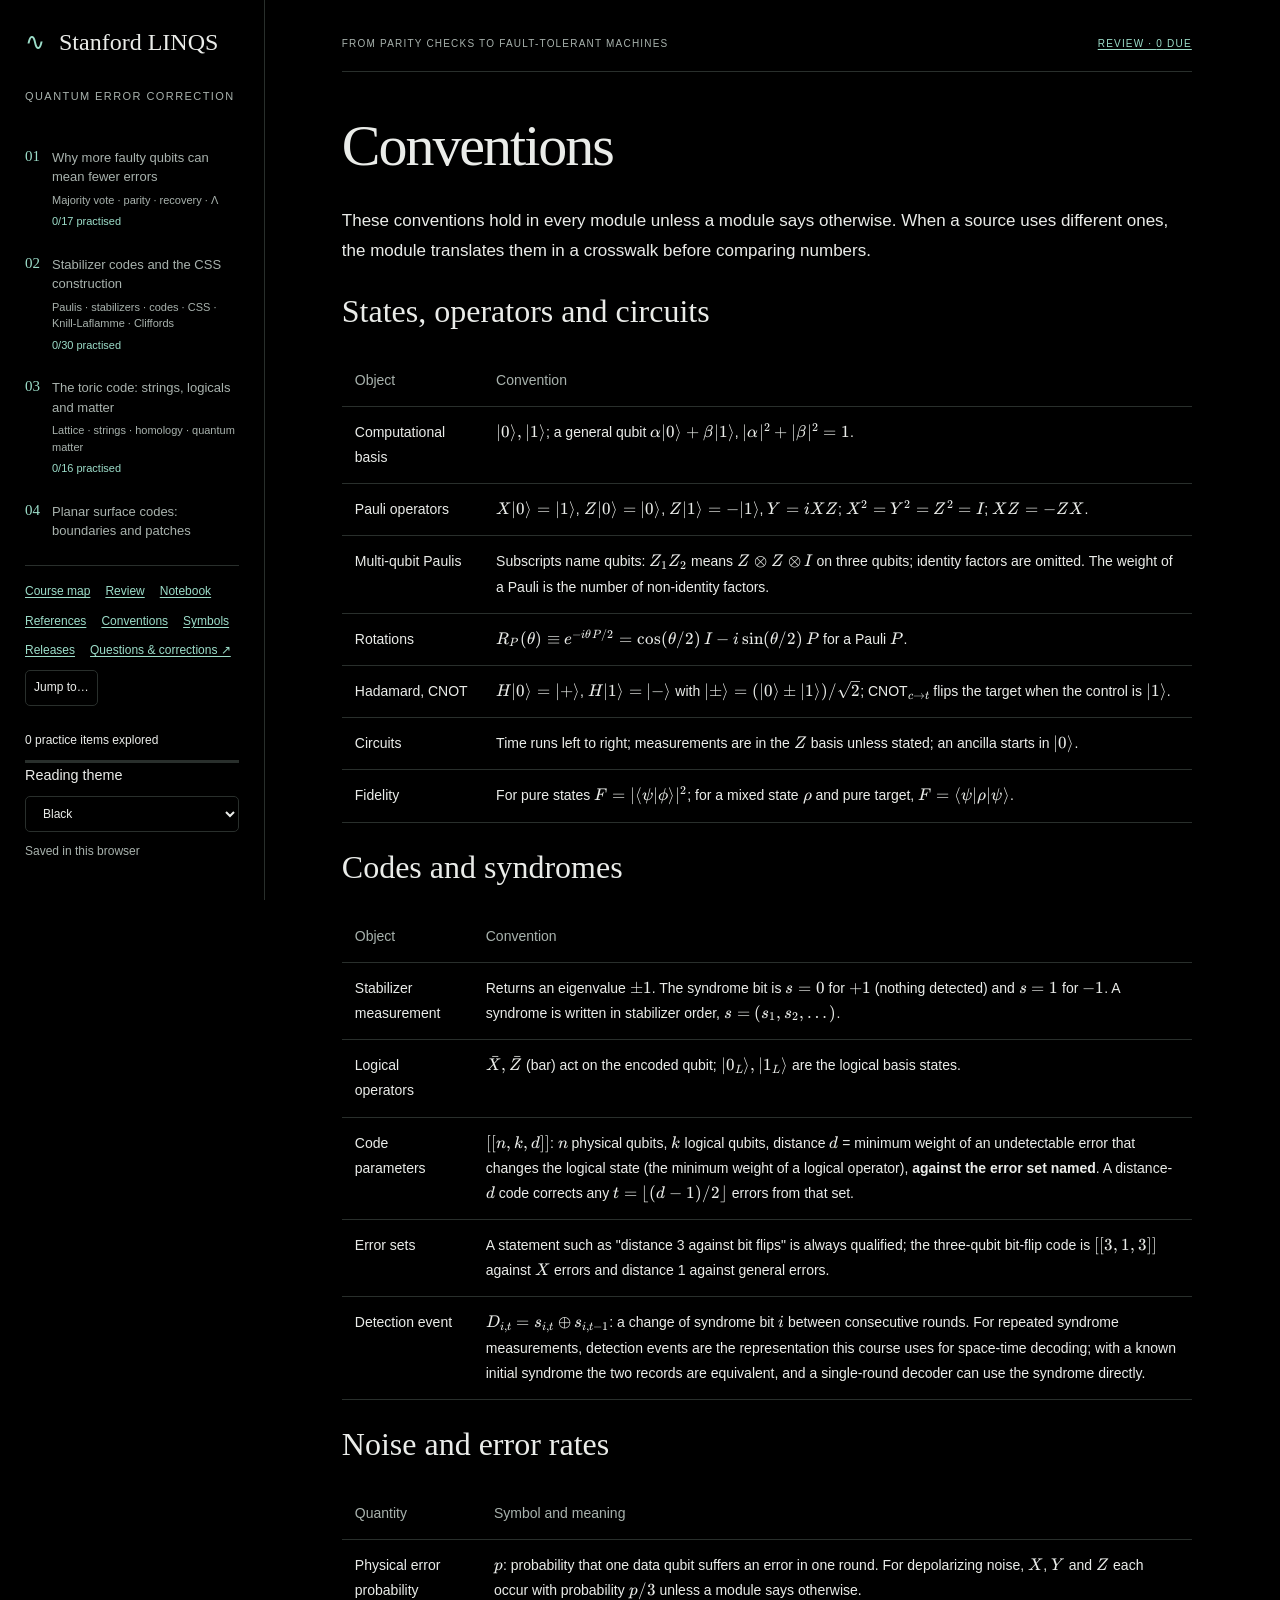
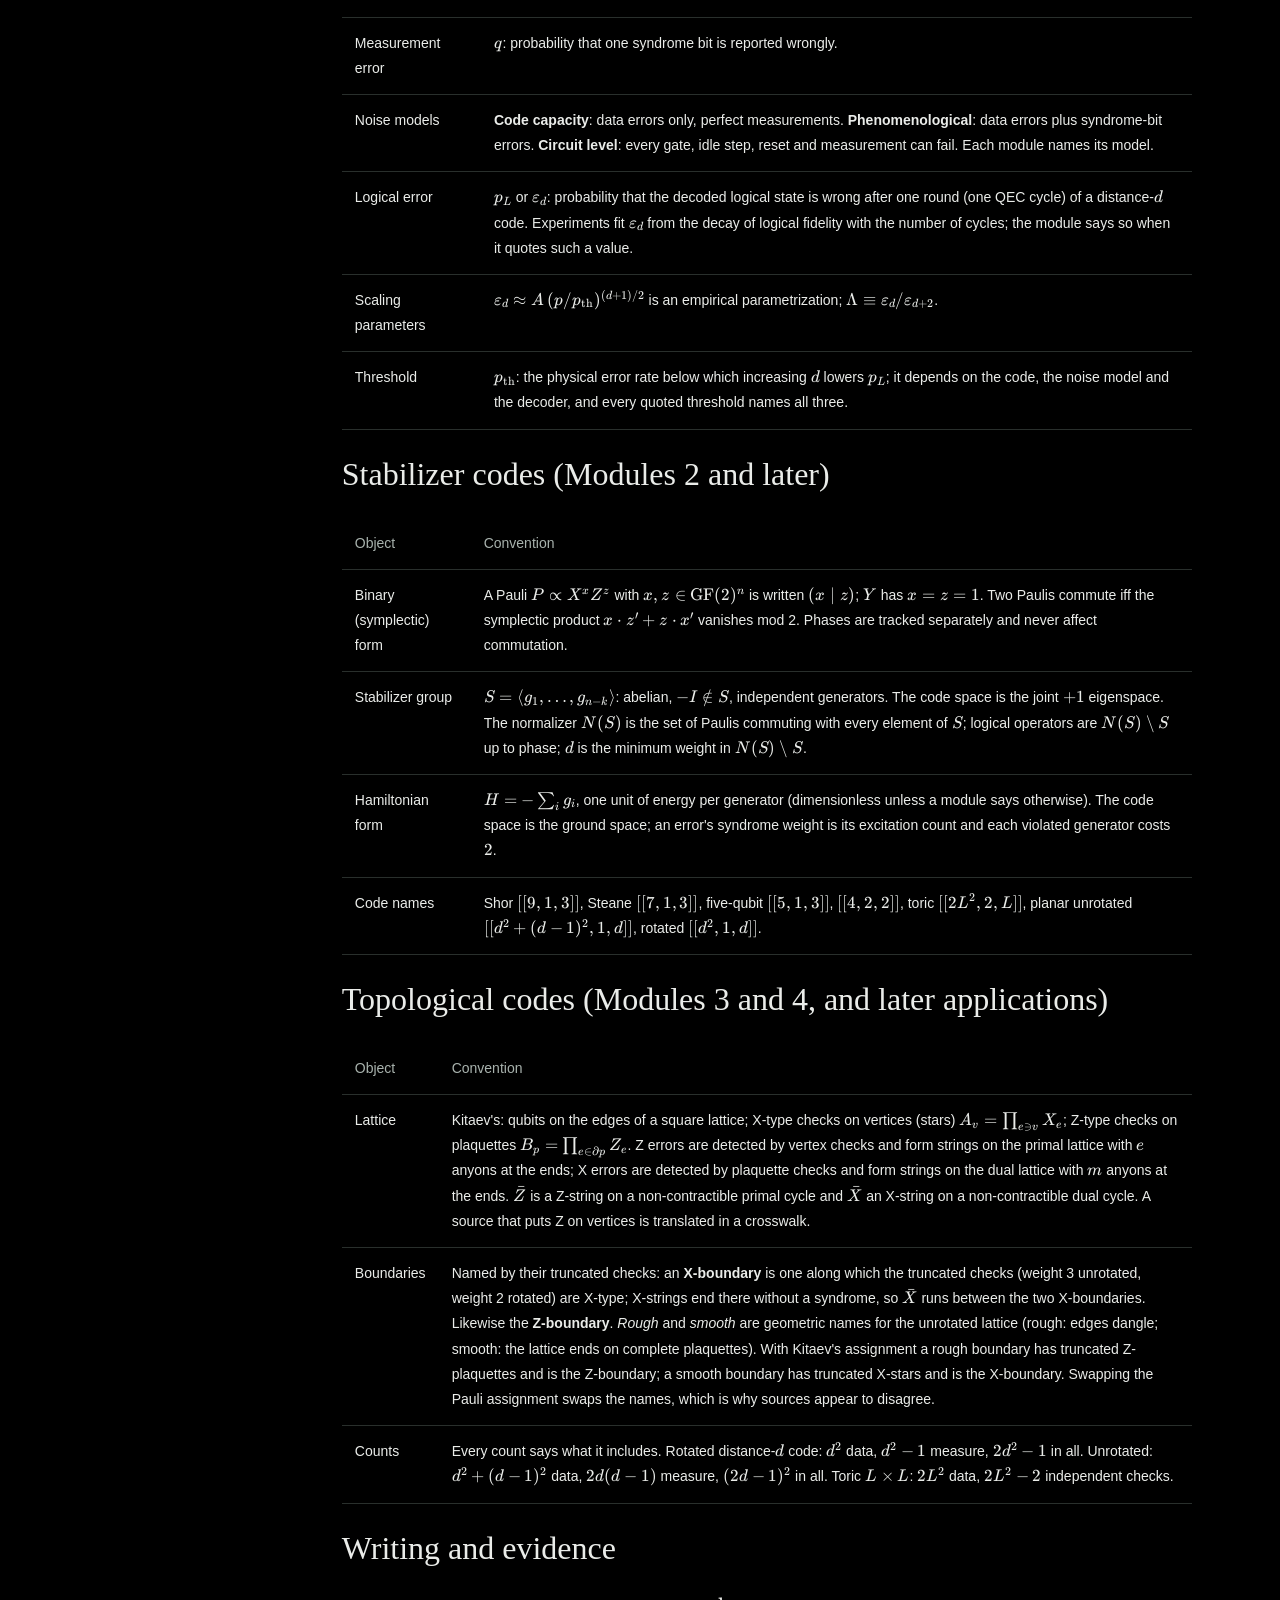
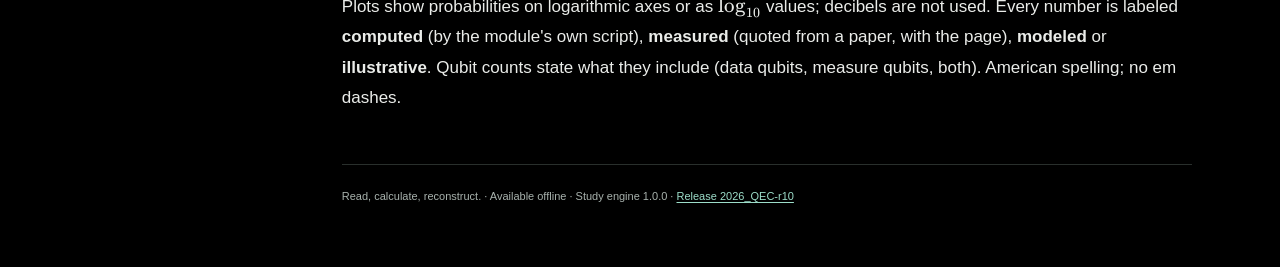
==== commit 30f6a7c8: "2026_QEC: release 2026_QEC-r10 (Module 5 hypergraph products and section 5.2) From private source b6" ====
--- a/2026_QEC/conventions.html
+++ b/2026_QEC/conventions.html
@@ -1,4 +1,4 @@
-<!doctype html><html lang="en"><head><meta charset="utf-8"><script id="study-theme-init">(function(){var theme="black";try{var saved=JSON.parse(localStorage.getItem("study-release:quantum_error_correction"));if(["black","midnight","ivory","sage","plum"].indexOf(saved&&saved.prefs&&saved.prefs.theme)!==-1)theme=saved.prefs.theme;}catch(_){}document.documentElement.dataset.theme=theme;})();</script><link rel="icon" href="data:,"><meta name="viewport" content="width=device-width,initial-scale=1"><title>Conventions · Quantum error correction</title><meta name="description" content="Build an intuitive and quantitative grasp of quantum error correction: compute logical error rates, thresholds and Λ; construct stabilizer, surface and qLDPC codes and their logical gates; read how Google, IBM and the neutral-atom groups implement them; and connect codes to condensed matter, statistical mechanics and classical coding theory."><link rel="stylesheet" href="assets/katex/katex.min.css"><link rel="stylesheet" href="assets/study.css"><script id="study-page-data" type="application/json">{"comments":{},"commentLifecycle":{},"answers":{},"course":"quantum_error_correction","courseTitle":"Quantum error correction","module":null,"revision":"sha256:ce79ce65e8e79690","engineVersion":"1.0.0","dev":false,"release":{"label":"2026_QEC-r9","questionsUrl":"https://docs.google.com/document/d/1dp_MXEA5aFQJ1om-RrPk7rns6-5DhuFm/edit"},"itemIndex":{"m1-predict-crossing":{"type":"predict","module":"m1","subsection":"m1-majority","title":"Where do the distance curves meet?","responseType":"choice"},"m1-q-leading":{"type":"quiz","module":"m1","subsection":"m1-majority","title":"Evaluate the five-bit tail","responseType":"numeric"},"m1-q-above-threshold":{"type":"quiz","module":"m1","subsection":"m1-majority","title":"Above the majority threshold","responseType":"choice"},"m1-q-cloning":{"type":"quiz","module":"m1","subsection":"m1-obstacles","title":"The permitted copier","responseType":"choice"},"m1-q-syndrome":{"type":"quiz","module":"m1","subsection":"m1-bitflip","title":"Decode the sign pattern","responseType":"choice"},"m1-predict-single-qubit":{"type":"predict","module":"m1","subsection":"m1-bitflip","title":"What can one physical qubit reveal?","responseType":"choice"},"m1-q-commute":{"type":"quiz","module":"m1","subsection":"m1-bitflip","title":"Commute does not mean correct","responseType":"multi"},"m1-predict-rotation":{"type":"predict","module":"m1","subsection":"m1-discretize","title":"How often does a small rotation flag?","responseType":"numeric"},"m1-q-after-measurement":{"type":"quiz","module":"m1","subsection":"m1-discretize","title":"What remains after a clean outcome?","responseType":"choice"},"m1-q-lambda-extract":{"type":"quiz","module":"m1","subsection":"m1-lambda","title":"Extract a measured suppression ratio","responseType":"numeric"},"m1-predict-lambda":{"type":"predict","module":"m1","subsection":"m1-lambda","title":"Is Λ a property of qubits alone?","responseType":"choice"},"m1-q-events":{"type":"quiz","module":"m1","subsection":"m1-time","title":"Read a temporal pair","responseType":"choice"},"m1-reconstruction":{"type":"exercise","module":"m1","subsection":"m1-practice","title":"Rebuild the two mechanisms","responseType":"text"},"m1-transfer":{"type":"exercise","module":"m1","subsection":"m1-practice","title":"Rotate the code into the phase basis","responseType":"text"},"m1-calc-floor":{"type":"exercise","module":"m1","subsection":"m1-practice","title":"Where does a floor take over?","responseType":"text"},"m1-challenge-paper":{"type":"challenge","module":"m1","subsection":"m1-practice","title":"Reconstruct the experimental ladder","responseType":"text"},"m1-challenge-correlated":{"type":"challenge","module":"m1","subsection":"m1-practice","title":"Let faults arrive in neighboring pairs","responseType":"text"},"m2-predict-commute":{"type":"predict","module":"m2","subsection":"m2-pauli","title":"Count the overlapping sites","responseType":"choice"},"m2-q-symplectic":{"type":"quiz","module":"m2","subsection":"m2-pauli","title":"A binary product, not a real inner product","responseType":"numeric"},"m2-predict-halving":{"type":"predict","module":"m2","subsection":"m2-stabilizer","title":"Why exactly half?","responseType":"choice"},"m2-predict-dim":{"type":"predict","module":"m2","subsection":"m2-stabilizer","title":"Constraints versus stored qubits","responseType":"choice"},"m2-q-energy":{"type":"quiz","module":"m2","subsection":"m2-stabilizer","title":"The energy of one physical error","responseType":"numeric"},"m2-q-minus-i":{"type":"quiz","module":"m2","subsection":"m2-stabilizer","title":"Consistent commutation, inconsistent signs","responseType":"choice"},"m2-q-distance":{"type":"quiz","module":"m2","subsection":"m2-logicals","title":"A logical operator sets the distance","responseType":"numeric"},"m2-q-distance-basis":{"type":"quiz","module":"m2","subsection":"m2-logicals","title":"Distance cannot depend on logical naming","responseType":"choice"},"m2-predict-playground":{"type":"predict","module":"m2","subsection":"m2-logicals","title":"How many distinct single-error signals?","responseType":"choice"},"m2-q-degenerate":{"type":"quiz","module":"m2","subsection":"m2-examples","title":"Which pairs does the Shor lookup correct?","responseType":"multi"},"m2-predict-steane-k":{"type":"predict","module":"m2","subsection":"m2-examples","title":"Reuse the rows in both Pauli sectors","responseType":"choice"},"m2-q-perfect":{"type":"quiz","module":"m2","subsection":"m2-examples","title":"Perfect in which sense?","responseType":"choice"},"m2-q-shor-syndrome":{"type":"quiz","module":"m2","subsection":"m2-examples","title":"What does a perfect lookup do beyond its promise?","responseType":"choice"},"m2-q-bound-ladder":{"type":"quiz","module":"m2","subsection":"m2-examples","title":"A bound is not an existence theorem","responseType":"numeric"},"m2-predict-css-k":{"type":"predict","module":"m2","subsection":"m2-css","title":"Count ranks, not drawn check nodes","responseType":"numeric"},"m2-q-css-condition":{"type":"quiz","module":"m2","subsection":"m2-css","title":"The compatibility condition in physical language","responseType":"choice"},"m2-q-kl-degenerate":{"type":"quiz","module":"m2","subsection":"m2-knill-laflamme","title":"Is a nonzero off-diagonal error overlap fatal?","responseType":"choice"},"m2-predict-reduced":{"type":"predict","module":"m2","subsection":"m2-knill-laflamme","title":"What can a small region know?","responseType":"choice"},"m2-q-erasure":{"type":"quiz","module":"m2","subsection":"m2-knill-laflamme","title":"Spend distance on two kinds of uncertainty","responseType":"multi"},"m2-predict-cnot":{"type":"predict","module":"m2","subsection":"m2-clifford","title":"Where does a target phase flip go?","responseType":"choice"},"m2-q-transversal-h":{"type":"quiz","module":"m2","subsection":"m2-clifford","title":"A transversal gate can change the code","responseType":"choice"},"m2-q-deterministic":{"type":"quiz","module":"m2","subsection":"m2-clifford","title":"Which outcome is guaranteed?","responseType":"choice"},"m2-q-what-is-measured":{"type":"quiz","module":"m2","subsection":"m2-clifford","title":"Read a mixed observable backward","responseType":"choice"},"m2-reconstruction":{"type":"exercise","module":"m2","subsection":"m2-practice","title":"Rebuild the algebra from the checks","responseType":"text"},"m2-transfer":{"type":"exercise","module":"m2","subsection":"m2-practice","title":"Detection, erasure and post-selection in four qubits","responseType":"text"},"m2-transfer-measure":{"type":"exercise","module":"m2","subsection":"m2-practice","title":"Measurement does the work: enter a code and build a gate","responseType":"text"},"m2-calc-transversal-phase":{"type":"exercise","module":"m2","subsection":"m2-practice","title":"Transversal phase gates and a slightly wrong angle","responseType":"text"},"m2-calc-coherent":{"type":"exercise","module":"m2","subsection":"m2-practice","title":"Every qubit over-rotates","responseType":"text"},"m2-challenge-bias":{"type":"challenge","module":"m2","subsection":"m2-practice","title":"When the decoder should not trust minimum weight","responseType":"text"},"m2-challenge-fifteen":{"type":"challenge","module":"m2","subsection":"m2-practice","title":"The fifteen-qubit code on a four-cube","responseType":"text"},"m3-predict-k":{"type":"predict","module":"m3","subsection":"m3-toric","title":"Count information, not drawn checks","responseType":"choice"},"m3-q-overlap":{"type":"quiz","module":"m3","subsection":"m3-toric","title":"Keep the parallel edges","responseType":"choice"},"m3-q-closed-loop":{"type":"quiz","module":"m3","subsection":"m3-anyons","title":"Zero syndrome does not settle the question","responseType":"choice"},"m3-q-fermion":{"type":"quiz","module":"m3","subsection":"m3-anyons","title":"Rotate the composite","responseType":"choice"},"m3-q-class":{"type":"quiz","module":"m3","subsection":"m3-homology","title":"Read a class, not a shape","responseType":"choice"},"m3-predict-deform":{"type":"predict","module":"m3","subsection":"m3-homology","title":"Move two neighboring faces","responseType":"text"},"m3-predict-distance":{"type":"predict","module":"m3","subsection":"m3-homology","title":"Which length limits protection?","responseType":"choice"},"m3-predict-halfway":{"type":"predict","module":"m3","subsection":"m3-homology","title":"Past the halfway point","responseType":"choice"},"m3-predict-syndrome":{"type":"predict","module":"m3","subsection":"m3-homology","title":"Count ends before opening the lattice","responseType":"choice"},"m3-q-gap":{"type":"quiz","module":"m3","subsection":"m3-matter","title":"Does the gap do the decoder's work?","responseType":"choice"},"m3-reconstruction":{"type":"exercise","module":"m3","subsection":"m3-practice","title":"Rebuild the lattice argument","responseType":"text"},"m3-gauge-gauss-reconstruction":{"type":"exercise","module":"m3","subsection":"m3-practice","title":"Read charge through a boundary","responseType":"text"},"m3-reconstruct-loop-gas":{"type":"exercise","module":"m3","subsection":"m3-practice","title":"Put a phase on the loop sum","responseType":"text"},"m3-calc-splitting":{"type":"exercise","module":"m3","subsection":"m3-practice","title":"Count the virtual winding processes","responseType":"text"},"m3-proof-genus":{"type":"exercise","module":"m3","subsection":"m3-practice","title":"Join two tori and test their seam","responseType":"text"},"m3-challenge-paper":{"type":"challenge","module":"m3","subsection":"m3-practice","title":"Reconstruct the entropy subtraction","responseType":"text"},"m3-s35-check-retained":{"type":"exercise","module":"m14","subsection":"m3-boundaries","title":"Read the check that remains","responseType":"text"},"m3-predict-end":{"type":"predict","module":"m14","subsection":"m3-boundaries","title":"Does a smooth side erase a vertex defect?","responseType":"choice"},"m3-s35-lost-pair":{"type":"exercise","module":"m14","subsection":"m3-boundaries","title":"Follow the lost logical pair","responseType":"text"},"m3-s35-count-patch":{"type":"exercise","module":"m14","subsection":"m3-boundaries","title":"Separate information from hardware","responseType":"text"},"m3-s35-deform-end":{"type":"exercise","module":"m14","subsection":"m3-boundaries","title":"Move the endpoint with a check","responseType":"text"},"m3-s35-distance-bound":{"type":"exercise","module":"m14","subsection":"m3-boundaries","title":"Bound every logical Pauli","responseType":"text"},"m3-q-planar-k":{"type":"quiz","module":"m14","subsection":"m3-boundaries","title":"Remove the alternation","responseType":"choice"},"m3-q-rough-name":{"type":"quiz","module":"m14","subsection":"m3-boundaries","title":"What does the word rough fix?","responseType":"choice"},"m3-q-half-checks":{"type":"quiz","module":"m14","subsection":"m3-rotated","title":"Does a weight-two check spoil commutation?","responseType":"choice"},"m3-predict-rotated-n":{"type":"predict","module":"m14","subsection":"m3-rotated","title":"Allocate two memories or one","responseType":"numeric"},"m3-q-loop-count":{"type":"quiz","module":"m14","subsection":"m3-anatomy","title":"A single visible defect","responseType":"choice"},"m3-q-d3-check":{"type":"quiz","module":"m14","subsection":"m3-anatomy","title":"Use the half-check's degeneracy","responseType":"choice"},"m3-q-frame-sign":{"type":"quiz","module":"m14","subsection":"m3-anatomy","title":"Follow the recorded sign","responseType":"choice"},"m3-predict-absorb":{"type":"predict","module":"m14","subsection":"m3-anatomy","title":"Change the assignment, not the geometry","responseType":"choice"},"m3-q-total":{"type":"quiz","module":"m14","subsection":"m3-anatomy","title":"Count the required interactions","responseType":"numeric"},"m14-reconstruction":{"type":"exercise","module":"m14","subsection":"m14-practice","title":"Cut the torus in the opposite order","responseType":"text"},"m3-transfer-hadamard":{"type":"exercise","module":"m14","subsection":"m14-practice","title":"Transversal Hadamard turns the patch","responseType":"text"},"m3-calc-decode-d3":{"type":"exercise","module":"m14","subsection":"m14-practice","title":"Let two errors impersonate one","responseType":"text"},"m3-transfer-frame":{"type":"exercise","module":"m14","subsection":"m14-practice","title":"Read the logical value with its frame","responseType":"text"},"m3-transfer":{"type":"exercise","module":"m14","subsection":"m14-practice","title":"A rectangular rotated memory","responseType":"text"},"m3-challenge-boundary":{"type":"challenge","module":"m14","subsection":"m14-practice","title":"Remove the mixed-boundary assumption","responseType":"text"},"m3-challenge-dead-check":{"type":"challenge","module":"m14","subsection":"m14-practice","title":"Turn off one check","responseType":"text"},"m6-quiz-cleaning":{"type":"quiz","module":"m6","subsection":"m6-bpt","title":"Move the row","responseType":"choice"},"m6-ex-cleaning-certificate":{"type":"exercise","module":"m6","subsection":"m6-bpt","title":"Certify the region","responseType":"text"},"m6-quiz-union":{"type":"quiz","module":"m6","subsection":"m6-bpt","title":"Combine correctable regions","responseType":"choice"},"m6-quiz-corner-labels":{"type":"quiz","module":"m6","subsection":"m6-bpt","title":"Count corner labels","responseType":"numeric"},"m6-quiz-bpt-scope":{"type":"quiz","module":"m6","subsection":"m6-bpt","title":"Keep a positive rate","responseType":"choice"},"m6-predict-sparsity":{"type":"predict","module":"m6","subsection":"m6-bpt","title":"Few neighbors, nearby neighbors?","responseType":"text"},"m6-quiz-hamming-edge":{"type":"quiz","module":"m6","subsection":"m6-ldpc","title":"Count a check’s lines","responseType":"numeric"},"m6-quiz-graph-row":{"type":"quiz","module":"m6","subsection":"m6-ldpc","title":"Read a row from the graph","responseType":"choice"},"m6-quiz-sparse-weight":{"type":"quiz","module":"m6","subsection":"m6-ldpc","title":"Bound both counts","responseType":"choice"},"m6-quiz-design-rate":{"type":"quiz","module":"m6","subsection":"m6-ldpc","title":"Scale the same degrees","responseType":"numeric"},"m6-quiz-css-overlap":{"type":"quiz","module":"m6","subsection":"m6-ldpc","title":"Test the mixed overlap","responseType":"choice"},"m6-quiz-factor-rank":{"type":"quiz","module":"m6","subsection":"m6-hgp","title":"Count independent factor checks","responseType":"numeric"},"m6-predict-product-repair":{"type":"predict","module":"m6","subsection":"m6-hgp","title":"Repair the failed pair","responseType":"text"},"m6-quiz-product-size":{"type":"quiz","module":"m6","subsection":"m6-hgp","title":"Count both data blocks","responseType":"numeric"},"m6-ex-product-row":{"type":"exercise","module":"m6","subsection":"m6-hgp","title":"Rebuild the repaired rows","responseType":"text"},"m6-quiz-transpose-count":{"type":"quiz","module":"m6","subsection":"m6-hgp","title":"Keep the dependent-row contribution","responseType":"numeric"},"m6-quiz-product-distance":{"type":"quiz","module":"m6","subsection":"m6-hgp","title":"Choose the overall distance","responseType":"choice"},"m6-ex-toric-map":{"type":"exercise","module":"m6","subsection":"m6-hgp","title":"Identify a star across the seam","responseType":"text"},"m6-quiz-shift-wrap":{"type":"quiz","module":"m6","subsection":"m6-bb","title":"Follow the wrap","responseType":"numeric"},"m6-quiz-polynomial-cancel":{"type":"quiz","module":"m6","subsection":"m6-bb","title":"Cancel coincident hops","responseType":"choice"},"m6-quiz-bb-neighbors":{"type":"quiz","module":"m6","subsection":"m6-bb","title":"Count one check’s neighbors","responseType":"numeric"},"m6-quiz-bb-transpose":{"type":"quiz","module":"m6","subsection":"m6-bb","title":"Place the transpose","responseType":"choice"},"m6-ex-tiny-rank":{"type":"exercise","module":"m6","subsection":"m6-bb","title":"Recover the two free choices","responseType":"text"},"m6-quiz-tiny-k":{"type":"quiz","module":"m6","subsection":"m6-bb","title":"Count independent constraints","responseType":"numeric"},"m6-predict-bb":{"type":"predict","module":"m6","subsection":"m6-bb","title":"More sites and more logical qubits","responseType":"text"},"m6-ex-bb-observation":{"type":"exercise","module":"m6","subsection":"m6-bb","title":"Read the rank observations","responseType":"text"},"m6-quiz-rank-not-distance":{"type":"quiz","module":"m6","subsection":"m6-bb","title":"Separate rank from distance","responseType":"choice"},"m6-quiz-logical-patches":{"type":"quiz","module":"m6","subsection":"m6-bb","title":"Shared sites and separate logical qubits","responseType":"choice"},"m6-quiz-degree-hardware":{"type":"quiz","module":"m6","subsection":"m6-hardware","title":"Count the full neighborhood","responseType":"numeric"},"m6-quiz-thickness":{"type":"quiz","module":"m6","subsection":"m6-hardware","title":"Interpret the planar partition","responseType":"choice"},"m6-quiz-kunlun-inventory":{"type":"quiz","module":"m6","subsection":"m6-hardware","title":"Count device qubits per logical","responseType":"numeric"},"m6-ex-hardware-evidence":{"type":"exercise","module":"m6","subsection":"m6-hardware","title":"Match a claim to its evidence","responseType":"text"},"m6-quiz-matched-count":{"type":"quiz","module":"m6","subsection":"m6-hardware","title":"Count the matched patch block","responseType":"numeric"},"m6-predict-map":{"type":"predict","module":"m6","subsection":"m6-hardware","title":"What changes when the lines move","responseType":"text"},"m6-ex-map-observation":{"type":"exercise","module":"m6","subsection":"m6-hardware","title":"Identify the displayed edge set","responseType":"text"},"m6-quiz-relative-distance":{"type":"quiz","module":"m6","subsection":"m6-good-codes","title":"Normalize the distance","responseType":"numeric"},"m6-quiz-good-family":{"type":"quiz","module":"m6","subsection":"m6-good-codes","title":"Two points or a family","responseType":"choice"},"m6-quiz-lift-degree":{"type":"quiz","module":"m6","subsection":"m6-good-codes","title":"Follow a permuted edge","responseType":"choice"},"m6-ex-tanner-distinction":{"type":"exercise","module":"m6","subsection":"m6-good-codes","title":"Representation or construction","responseType":"text"},"m6-quiz-frontier-premise":{"type":"quiz","module":"m6","subsection":"m6-good-codes","title":"Identify the premise that changes","responseType":"choice"},"m6-ex-reconstruct":{"type":"exercise","module":"m6","subsection":"m6-practice","title":"Rebuild cleaning and the planar bound","responseType":"text"},"m6-ex-calculate":{"type":"exercise","module":"m6","subsection":"m6-practice","title":"Count the tiny BB code by hand","responseType":"text"},"m6-ex-proof":{"type":"exercise","module":"m6","subsection":"m6-practice","title":"Prove the product’s parameters","responseType":"text"},"m6-ex-explain":{"type":"exercise","module":"m6","subsection":"m6-practice","title":"State what each calculation establishes","responseType":"text"},"m6-ex-transfer":{"type":"exercise","module":"m6","subsection":"m6-practice","title":"Transfer the locality argument","responseType":"text"},"m6-challenge-paper":{"type":"challenge","module":"m6","subsection":"m6-practice","title":"Read a logical pair from the paper","responseType":"text"},"m6-challenge-design":{"type":"challenge","module":"m6","subsection":"m6-practice","title":"Design a matched-distance resource table","responseType":"text"},"m6-challenge-break":{"type":"challenge","module":"m6","subsection":"m6-practice","title":"Break the six-neighbor claim","responseType":"text"},"m7-quiz-degeneracy":{"type":"quiz","module":"m7","subsection":"m7-hamiltonians","title":"Check the claim","responseType":"choice"},"m7-quiz-entropy-sign":{"type":"quiz","module":"m7","subsection":"m7-hamiltonians","title":"Check the claim","responseType":"choice"},"m7-quiz-fusion":{"type":"quiz","module":"m7","subsection":"m7-hamiltonians","title":"Check the claim","responseType":"choice"},"m7-quiz-gap-distance":{"type":"quiz","module":"m7","subsection":"m7-barriers","title":"Check the claim","responseType":"choice"},"m7-predict-energy":{"type":"predict","module":"m7","subsection":"m7-barriers","title":"Which route has the smaller peak?","responseType":"text"},"m7-quiz-thermal":{"type":"quiz","module":"m7","subsection":"m7-barriers","title":"Check the claim","responseType":"choice"},"m7-quiz-nogo":{"type":"quiz","module":"m7","subsection":"m7-barriers","title":"Check the claim","responseType":"choice"},"m7-quiz-four-d":{"type":"quiz","module":"m7","subsection":"m7-barriers","title":"Check the claim","responseType":"choice"},"m7-quiz-fractal":{"type":"quiz","module":"m7","subsection":"m7-barriers","title":"Check the claim","responseType":"choice"},"m7-quiz-reduced-weight":{"type":"quiz","module":"m7","subsection":"m7-single-shot","title":"Check the claim","responseType":"choice"},"m7-quiz-metacheck":{"type":"quiz","module":"m7","subsection":"m7-single-shot","title":"Check the claim","responseType":"choice"},"m7-quiz-single-shot":{"type":"quiz","module":"m7","subsection":"m7-single-shot","title":"Check the claim","responseType":"choice"},"m7-quiz-both-sectors":{"type":"quiz","module":"m7","subsection":"m7-single-shot","title":"Check the claim","responseType":"choice"},"m7-quiz-goodness":{"type":"quiz","module":"m7","subsection":"m7-good-codes","title":"Check the claim","responseType":"choice"},"m7-quiz-free-energy":{"type":"quiz","module":"m7","subsection":"m7-good-codes","title":"Check the claim","responseType":"choice"},"m7-quiz-glass":{"type":"quiz","module":"m7","subsection":"m7-good-codes","title":"Check the claim","responseType":"choice"},"m7-quiz-scope":{"type":"quiz","module":"m7","subsection":"m7-good-codes","title":"Check the claim","responseType":"choice"},"m7-quiz-kw-sector":{"type":"quiz","module":"m7","subsection":"m7-gauging","title":"Check the claim","responseType":"choice"},"m7-quiz-bond":{"type":"quiz","module":"m7","subsection":"m7-gauging","title":"Check the claim","responseType":"choice"},"m7-quiz-gauss":{"type":"quiz","module":"m7","subsection":"m7-gauging","title":"Check the claim","responseType":"choice"},"m7-quiz-flux":{"type":"quiz","module":"m7","subsection":"m7-gauging","title":"Check the claim","responseType":"choice"},"m7-quiz-outcome-parity":{"type":"quiz","module":"m7","subsection":"m7-gauging","title":"Check the claim","responseType":"choice"},"m7-quiz-gauging-state":{"type":"quiz","module":"m7","subsection":"m7-gauging","title":"Check the claim","responseType":"choice"},"m7-predict-gauging":{"type":"predict","module":"m7","subsection":"m7-gauging","title":"What will the matter record leave behind?","responseType":"text"},"m7-quiz-product-sites":{"type":"quiz","module":"m7","subsection":"m7-products","title":"Check the claim","responseType":"choice"},"m7-quiz-product-star":{"type":"quiz","module":"m7","subsection":"m7-products","title":"Check the claim","responseType":"choice"},"m7-quiz-product-flux":{"type":"quiz","module":"m7","subsection":"m7-products","title":"Check the claim","responseType":"choice"},"m7-quiz-product-energy":{"type":"quiz","module":"m7","subsection":"m7-products","title":"Check the claim","responseType":"choice"},"m7-quiz-honeycomb":{"type":"quiz","module":"m7","subsection":"m7-dynamics","title":"Check the claim","responseType":"choice"},"m7-quiz-floquet-label":{"type":"quiz","module":"m7","subsection":"m7-dynamics","title":"Check the claim","responseType":"choice"},"m7-quiz-record":{"type":"quiz","module":"m7","subsection":"m7-dynamics","title":"Check the claim","responseType":"choice"},"m7-quiz-monitoring":{"type":"quiz","module":"m7","subsection":"m7-dynamics","title":"Check the claim","responseType":"choice"},"m7-quiz-dynamics-scope":{"type":"quiz","module":"m7","subsection":"m7-dynamics","title":"Check the claim","responseType":"choice"},"m7-quiz-nlts":{"type":"quiz","module":"m7","subsection":"m7-complexity","title":"Check the claim","responseType":"choice"},"m7-quiz-complexity-scope":{"type":"quiz","module":"m7","subsection":"m7-complexity","title":"Check the claim","responseType":"choice"},"m7-reconstruction":{"type":"exercise","module":"m7","subsection":"m7-practice","title":"Rebuild the BB energy calculation","responseType":"text"},"m7-transfer":{"type":"exercise","module":"m7","subsection":"m7-practice","title":"Transfer the energy question to the product","responseType":"text"},"m7-calculation":{"type":"exercise","module":"m7","subsection":"m7-practice","title":"Prove the cube route peak is optimal","responseType":"text"},"m7-explanation":{"type":"exercise","module":"m7","subsection":"m7-practice","title":"Explain three different kinds of protection","responseType":"text"},"m7-proof":{"type":"exercise","module":"m7","subsection":"m7-practice","title":"Turn the cleaning picture into local indistinguishability","responseType":"text"},"m7-paper-figure":{"type":"challenge","module":"m7","subsection":"m7-practice","title":"Read a theorem label on a phase sketch","responseType":"text"},"m7-design":{"type":"challenge","module":"m7","subsection":"m7-practice","title":"Finish a different gauging outcome","responseType":"text"},"m7-break-model":{"type":"challenge","module":"m7","subsection":"m7-practice","title":"Break the monitoring analogy","responseType":"text"},"m4-predict-cz-basis":{"type":"predict","module":"m4","subsection":"m4-circuit","title":"What does the CZ circuit reveal?","responseType":"choice"},"m4-q-data-basis":{"type":"quiz","module":"m4","subsection":"m4-circuit","title":"Repair the data basis","responseType":"choice"},"m4-q-hook-absorption":{"type":"quiz","module":"m4","subsection":"m4-hooks","title":"Does a neighboring check absorb the hook?","responseType":"choice"},"m4-predict-hook":{"type":"predict","module":"m4","subsection":"m4-hooks","title":"Which gates remain?","responseType":"choice"},"m4-q-first-round":{"type":"quiz","module":"m4","subsection":"m4-detectors","title":"Is the first sign an error?","responseType":"choice"},"m4-q-y":{"type":"quiz","module":"m4","subsection":"m4-detectors","title":"How many checks change?","responseType":"numeric"},"m4-predict-final-detector":{"type":"predict","module":"m4","subsection":"m4-detectors","title":"Does the final readout add an event?","responseType":"choice"},"m4-q-noise":{"type":"quiz","module":"m4","subsection":"m4-noise","title":"Does the same p mean the same hardware?","responseType":"choice"},"m4-q-reset":{"type":"quiz","module":"m4","subsection":"m4-leakage","title":"Why not reset all the data?","responseType":"choice"},"m4-predict-leakage":{"type":"predict","module":"m4","subsection":"m4-leakage","title":"Is the average enough?","responseType":"choice"},"m4-predict-cz-return":{"type":"predict","module":"m4","subsection":"m4-hardware","title":"A second return","responseType":"choice"},"m4-q-latency":{"type":"quiz","module":"m4","subsection":"m4-hardware","title":"Fast rounds, delayed answer","responseType":"choice"},"m4-q-contrast":{"type":"quiz","module":"m4","subsection":"m4-experiments","title":"Interpret vanishing contrast","responseType":"choice"},"m4-q-comparison":{"type":"quiz","module":"m4","subsection":"m4-experiments","title":"Compare protected information","responseType":"choice"},"m4-q-budget":{"type":"quiz","module":"m4","subsection":"m4-experiments","title":"Predict the budget change","responseType":"numeric"},"m4-reconstruction":{"type":"exercise","module":"m4","subsection":"m4-practice","title":"Follow a fault from the circuit to the record","responseType":"text"},"m4-transfer":{"type":"exercise","module":"m4","subsection":"m4-practice","title":"Transfer to the four-data-qubit code","responseType":"text"},"m4-calc-decay":{"type":"exercise","module":"m4","subsection":"m4-practice","title":"Recover the round rate from two durations","responseType":"text"},"m4-calc-cz":{"type":"exercise","module":"m4","subsection":"m4-practice","title":"Return with the right phase","responseType":"text"},"m4-challenge-paper":{"type":"challenge","module":"m4","subsection":"m4-practice","title":"Read the two experimental axes","responseType":"text"},"m4-challenge-break-model":{"type":"challenge","module":"m4","subsection":"m4-practice","title":"Break two incomplete optimization targets","responseType":"text"},"m5-predict-half-loop":{"type":"predict","module":"m5","subsection":"m5-chains","title":"How many faults must the loop contain?","responseType":"choice"},"m5-q-bound":{"type":"quiz","module":"m5","subsection":"m5-chains","title":"What has the bound established?","responseType":"choice"},"m5-q-free-energy":{"type":"quiz","module":"m5","subsection":"m5-rbim","title":"What does the optimal decision compare?","responseType":"choice"},"m5-predict-measurement-dimension":{"type":"predict","module":"m5","subsection":"m5-rbim","title":"What changes when check reports can be wrong?","responseType":"choice"},"m5-predict-erasure-loop":{"type":"predict","module":"m5","subsection":"m5-percolation","title":"Does every erased cycle lose a logical qubit?","responseType":"choice"},"m5-predict-erasure-crossing":{"type":"predict","module":"m5","subsection":"m5-percolation","title":"What should finite sizes show?","responseType":"choice"},"m5-q-erasure-event":{"type":"quiz","module":"m5","subsection":"m5-percolation","title":"What does uncorrectable mean here?","responseType":"choice"},"m5-q-edge-weight":{"type":"quiz","module":"m5","subsection":"m5-matching","title":"Compute an edge cost","responseType":"numeric"},"m5-q-matching-target":{"type":"quiz","module":"m5","subsection":"m5-matching","title":"What is optimized?","responseType":"choice"},"m5-predict-class":{"type":"predict","module":"m5","subsection":"m5-ml","title":"Can equal shortest paths lead to unequal classes?","responseType":"choice"},"m5-q-browne-shot":{"type":"quiz","module":"m5","subsection":"m5-ml","title":"Did optimal inference promise this shot would succeed?","responseType":"choice"},"m5-predict-correlation":{"type":"predict","module":"m5","subsection":"m5-learned","title":"Use the correlation","responseType":"numeric"},"m5-q-training":{"type":"quiz","module":"m5","subsection":"m5-learned","title":"What would demonstrate learning rather than memorization?","responseType":"choice"},"m5-q-throughput":{"type":"quiz","module":"m5","subsection":"m5-realtime","title":"Must every answer arrive within one cycle?","responseType":"choice"},"m5-q-backlog":{"type":"quiz","module":"m5","subsection":"m5-realtime","title":"Which growth law belongs to which question?","responseType":"choice"},"m5-predict-halving":{"type":"predict","module":"m5","subsection":"m5-overhead","title":"Halve the physical-noise parameter","responseType":"numeric"},"m5-q-threshold-inference":{"type":"quiz","module":"m5","subsection":"m5-overhead","title":"Does Λ determine a universal gate threshold?","responseType":"choice"},"m5-reconstruction":{"type":"exercise","module":"m5","subsection":"m5-practice","title":"Rebuild the route from loops to classes","responseType":"text"},"m5-transfer-erasure":{"type":"exercise","module":"m5","subsection":"m5-practice","title":"Transfer the criterion to erased geometry","responseType":"text"},"m5-calc-classes":{"type":"exercise","module":"m5","subsection":"m5-practice","title":"Calculate the two class risks","responseType":"text"},"m5-transfer-greedy":{"type":"exercise","module":"m5","subsection":"m5-practice","title":"Transfer the greedy failure to a torus","responseType":"text"},"m5-calc-concatenation":{"type":"exercise","module":"m5","subsection":"m5-practice","title":"Concatenate an ideal five-qubit block","responseType":"text"},"m5-proof-shor-family":{"type":"exercise","module":"m5","subsection":"m5-practice","title":"A growing-distance family with no positive threshold","responseType":"text"},"m5-challenge-paper":{"type":"challenge","module":"m5","subsection":"m5-practice","title":"Read a suppression ladder and forecast its cost","responseType":"text"},"m5-challenge-floor":{"type":"challenge","module":"m5","subsection":"m5-practice","title":"Break the distance-only design","responseType":"text"}},"targets":{"m1-hook":{"type":"hook","module":"m1","title":"hook","revision":"sha256:7e673288d8cf8d08"},"m1-majority":{"type":"subsection","module":"m1","title":"1.1 · Majority vote and the first threshold","revision":"sha256:7e673288d8cf8d08","number":"1.1"},"eq-m1-rep-encoding":{"type":"equation","module":"m1","title":"Eq. (1.1) · 1.1 · Majority vote and the first threshold","revision":"sha256:7e673288d8cf8d08"},"eq-m1-rep-logical":{"type":"equation","module":"m1","title":"Eq. (1.2) · 1.1 · Majority vote and the first threshold","revision":"sha256:7e673288d8cf8d08"},"m1-rep-logical-derivation":{"type":"derivation","module":"m1","title":"Count the patterns that defeat a majority","revision":"sha256:7e673288d8cf8d08"},"eq-m1-rep-leading":{"type":"equation","module":"m1","title":"Eq. (1.3) · 1.1 · Majority vote and the first threshold","revision":"sha256:7e673288d8cf8d08"},"m1-rep-leading-derivation":{"type":"derivation","module":"m1","title":"Keep the lowest power of the flip probability","revision":"sha256:7e673288d8cf8d08"},"m1-predict-crossing":{"type":"predict","module":"m1","title":"Where do the distance curves meet?","revision":"sha256:7e673288d8cf8d08"},"eq-m1-rep-crossing":{"type":"equation","module":"m1","title":"Eq. (1.4) · 1.1 · Majority vote and the first threshold","revision":"sha256:7e673288d8cf8d08"},"m1-rep-crossing-derivation":{"type":"derivation","module":"m1","title":"Complement patterns, then compare successive distances","revision":"sha256:7e673288d8cf8d08"},"m1-majority-crossing-figure":{"type":"figure","module":"m1","title":"Logarithmic physical and logical error axes show four repetition-code curves for distances 1, 3, 5, and 7. Longer codes have steeper small-error slopes and lower logical error below the common crossing at p = p_L = 1/2; above it, longer codes have higher logical error.","revision":"sha256:7e673288d8cf8d08"},"m1-q-leading":{"type":"quiz","module":"m1","title":"Evaluate the five-bit tail","revision":"sha256:7e673288d8cf8d08"},"m1-majority-example":{"type":"worked-example","module":"m1","title":"One percent physical errors","revision":"sha256:7e673288d8cf8d08"},"m1-q-above-threshold":{"type":"quiz","module":"m1","title":"Above the majority threshold","revision":"sha256:7e673288d8cf8d08"},"m1-fec-tangent":{"type":"callout","module":"m1","title":"Tangent: the classical FEC connection","revision":"sha256:7e673288d8cf8d08"},"m1-vonneumann-story":{"type":"story","module":"m1","title":"Reliable organisms from unreliable components","revision":"sha256:7e673288d8cf8d08"},"m1-obstacles":{"type":"subsection","module":"m1","title":"1.2 · Why the quantum case looks impossible","revision":"sha256:7e673288d8cf8d08","number":"1.2"},"m1-three-obstacles-figure":{"type":"figure","module":"m1","title":"Three schematic panels contrast a short rotation arc with a full bit flip, cross out a copier that would duplicate an arbitrary unknown qubit, and show a Z measurement selecting either basis state from a superposition.","revision":"sha256:7e673288d8cf8d08"},"eq-m1-no-cloning":{"type":"equation","module":"m1","title":"Eq. (1.5) · 1.2 · Why the quantum case looks impossible","revision":"sha256:7e673288d8cf8d08"},"m1-no-cloning-derivation":{"type":"derivation","module":"m1","title":"A copier cannot preserve arbitrary inner products","revision":"sha256:7e673288d8cf8d08"},"eq-m1-rotation":{"type":"equation","module":"m1","title":"Eq. (1.6) · 1.2 · Why the quantum case looks impossible","revision":"sha256:7e673288d8cf8d08"},"eq-m1-rotation-expanded":{"type":"equation","module":"m1","title":"Eq. (1.7) · 1.2 · Why the quantum case looks impossible","revision":"sha256:7e673288d8cf8d08"},"m1-rotation-derivation":{"type":"derivation","module":"m1","title":"Separate even and odd powers of the Pauli","revision":"sha256:7e673288d8cf8d08"},"m1-q-cloning":{"type":"quiz","module":"m1","title":"The permitted copier","revision":"sha256:7e673288d8cf8d08"},"m1-bitflip":{"type":"subsection","module":"m1","title":"1.3 · Parity, not value: the three-qubit bit-flip code","revision":"sha256:7e673288d8cf8d08","number":"1.3"},"eq-m1-code-states":{"type":"equation","module":"m1","title":"Eq. (1.8) · 1.3 · Parity, not value: the three-qubit bit-flip code","revision":"sha256:7e673288d8cf8d08"},"m1-bitflip-circuit-figure":{"type":"figure","module":"m1","title":"Two CNOTs encode one input qubit into three data qubits. After an error slot, data-controlled CNOTs write two parities onto separate ancillas for Z measurement. The adjacent table maps I, X₁, X₂, and X₃ to syndromes 00, 10, 11, and 01.","revision":"sha256:7e673288d8cf8d08"},"eq-m1-stabilizers":{"type":"equation","module":"m1","title":"Eq. (1.9) · 1.3 · Parity, not value: the three-qubit bit-flip code","revision":"sha256:7e673288d8cf8d08"},"eq-m1-stabilizer-action":{"type":"equation","module":"m1","title":"Eq. (1.10) · 1.3 · Parity, not value: the three-qubit bit-flip code","revision":"sha256:7e673288d8cf8d08"},"m1-stabilizer-action-derivation":{"type":"derivation","module":"m1","title":"Compute the anticommutation signs","revision":"sha256:7e673288d8cf8d08"},"m1-syndrome-example":{"type":"worked-example","module":"m1","title":"Follow a complex amplitude through correction","revision":"sha256:7e673288d8cf8d08"},"m1-q-syndrome":{"type":"quiz","module":"m1","title":"Decode the sign pattern","revision":"sha256:7e673288d8cf8d08"},"m1-predict-single-qubit":{"type":"predict","module":"m1","title":"What can one physical qubit reveal?","revision":"sha256:7e673288d8cf8d08"},"eq-m1-reduced-state":{"type":"equation","module":"m1","title":"Eq. (1.11) · 1.3 · Parity, not value: the three-qubit bit-flip code","revision":"sha256:7e673288d8cf8d08"},"m1-reduced-state-derivation":{"type":"derivation","module":"m1","title":"Carry out the partial trace","revision":"sha256:7e673288d8cf8d08"},"eq-m1-logical-ops":{"type":"equation","module":"m1","title":"Eq. (1.12) · 1.3 · Parity, not value: the three-qubit bit-flip code","revision":"sha256:7e673288d8cf8d08"},"eq-m1-commute":{"type":"equation","module":"m1","title":"Eq. (1.13) · 1.3 · Parity, not value: the three-qubit bit-flip code","revision":"sha256:7e673288d8cf8d08"},"m1-commute-derivation":{"type":"derivation","module":"m1","title":"Even sign changes and logical information","revision":"sha256:7e673288d8cf8d08"},"m1-q-commute":{"type":"quiz","module":"m1","title":"Commute does not mean correct","revision":"sha256:7e673288d8cf8d08"},"m1-discretize":{"type":"subsection","module":"m1","title":"1.4 · Discretization: how measurement turns a continuum into a coin flip","revision":"sha256:7e673288d8cf8d08","number":"1.4"},"eq-m1-rotated-state":{"type":"equation","module":"m1","title":"Eq. (1.14) · 1.4 · Discretization: how measurement turns a continuum into a coin flip","revision":"sha256:7e673288d8cf8d08"},"m1-rotated-state-derivation":{"type":"derivation","module":"m1","title":"Apply the rotation to the encoded amplitudes","revision":"sha256:7e673288d8cf8d08"},"eq-m1-branches":{"type":"equation","module":"m1","title":"Eq. (1.15) · 1.4 · Discretization: how measurement turns a continuum into a coin flip","revision":"sha256:7e673288d8cf8d08"},"m1-branches-derivation":{"type":"derivation","module":"m1","title":"Project, apply the Born rule, normalize, and correct","revision":"sha256:7e673288d8cf8d08"},"m1-discretization-branches-figure":{"type":"figure","module":"m1","title":"As rotation angle runs from zero to π, cosine falls and sine rises; dotted and patterned squared curves show the corresponding probabilities. At 0.2 rad, the two syndrome branches have probabilities about 0.990033289 and 0.009966711, and either keeping the clean state or applying X₂ to the flagged state restores fidelity one.","revision":"sha256:7e673288d8cf8d08"},"eq-m1-uncorrected":{"type":"equation","module":"m1","title":"Eq. (1.16) · 1.4 · Discretization: how measurement turns a continuum into a coin flip","revision":"sha256:7e673288d8cf8d08"},"m1-uncorrected-derivation":{"type":"derivation","module":"m1","title":"Compute the unprotected overlap","revision":"sha256:7e673288d8cf8d08"},"m1-predict-rotation":{"type":"predict","module":"m1","title":"How often does a small rotation flag?","revision":"sha256:7e673288d8cf8d08"},"m1-discretization-lab":{"type":"lab","module":"m1","title":"A continuous rotation, two discrete syndromes","revision":"sha256:7e673288d8cf8d08"},"m1-q-after-measurement":{"type":"quiz","module":"m1","title":"What remains after a clean outcome?","revision":"sha256:7e673288d8cf8d08"},"m1-general-errors-tangent":{"type":"callout","module":"m1","title":"Tangent: extending the argument to general errors","revision":"sha256:7e673288d8cf8d08"},"eq-m1-pauli-basis":{"type":"equation","module":"m1","title":"Eq. (1.17) · 1.4 · Discretization: how measurement turns a continuum into a coin flip","revision":"sha256:7e673288d8cf8d08"},"m1-pauli-basis-derivation":{"type":"derivation","module":"m1","title":"Expand an arbitrary complex matrix","revision":"sha256:7e673288d8cf8d08"},"m1-lambda":{"type":"subsection","module":"m1","title":"1.5 · Scaling, Λ, and what Google measured","revision":"sha256:7e673288d8cf8d08","number":"1.5"},"eq-m1-scaling":{"type":"equation","module":"m1","title":"Eq. (1.18) · 1.5 · Scaling, Λ, and what Google measured","revision":"sha256:7e673288d8cf8d08"},"m1-q-lambda-extract":{"type":"quiz","module":"m1","title":"Extract a measured suppression ratio","revision":"sha256:7e673288d8cf8d08"},"eq-m1-lambda-repetition":{"type":"equation","module":"m1","title":"Eq. (1.19) · 1.5 · Scaling, Λ, and what Google measured","revision":"sha256:7e673288d8cf8d08"},"m1-lambda-repetition-derivation":{"type":"derivation","module":"m1","title":"Separate the small-error and large-distance limits","revision":"sha256:7e673288d8cf8d08"},"m1-lambda-example":{"type":"worked-example","module":"m1","title":"Compare two distance steps","revision":"sha256:7e673288d8cf8d08"},"eq-m1-floor":{"type":"equation","module":"m1","title":"Eq. (1.20) · 1.5 · Scaling, Λ, and what Google measured","revision":"sha256:7e673288d8cf8d08"},"m1-floor-derivation":{"type":"derivation","module":"m1","title":"Complement the independent no-failure events","revision":"sha256:7e673288d8cf8d08"},"m1-lambda-ladder-figure":{"type":"figure","module":"m1","title":"Logical error on a base-10 logarithmic axis decreases at successive odd distances from 1 through 15 for physical error probabilities 0.01, 0.05, and 0.2. The 0.01 curve falls fastest, but adding a distance-independent floor makes it level near 10⁻⁶. The distance-3 to distance-5 reduction is about 30.252.","revision":"sha256:7e673288d8cf8d08"},"m1-predict-lambda":{"type":"predict","module":"m1","title":"Is Λ a property of qubits alone?","revision":"sha256:7e673288d8cf8d08"},"m1-repetition-lab":{"type":"lab","module":"m1","title":"More faulty bits, fewer logical failures","revision":"sha256:7e673288d8cf8d08"},"m1-time":{"type":"subsection","module":"m1","title":"1.6 · When the measurement itself is wrong","revision":"sha256:7e673288d8cf8d08","number":"1.6"},"eq-m1-single-round":{"type":"equation","module":"m1","title":"Eq. (1.21) · 1.6 · When the measurement itself is wrong","revision":"sha256:7e673288d8cf8d08"},"m1-single-round-derivation":{"type":"derivation","module":"m1","title":"Enumerate the four possible false records","revision":"sha256:7e673288d8cf8d08"},"eq-m1-detection":{"type":"equation","module":"m1","title":"Eq. (1.22) · 1.6 · When the measurement itself is wrong","revision":"sha256:7e673288d8cf8d08"},"m1-spacetime-events-figure":{"type":"figure","module":"m1","title":"A grid of four stabilizers over six rounds has time increasing downward. A boundary data flip gives one event at stabilizer 1 in round 2, an interior data flip gives a horizontal pair at stabilizers 2 and 3 in round 3, and a bad measurement report gives a vertical pair at stabilizer 1 in rounds 5 and 6. Dashed horizontal links represent data flips; the dotted vertical link represents the bad report.","revision":"sha256:7e673288d8cf8d08"},"m1-q-events":{"type":"quiz","module":"m1","title":"Read a temporal pair","revision":"sha256:7e673288d8cf8d08"},"m1-threshold-tangent":{"type":"callout","module":"m1","title":"Tangent: thresholds from statistical mechanics","revision":"sha256:7e673288d8cf8d08"},"m1-erasure-tangent":{"type":"callout","module":"m1","title":"Tangent: knowing the location changes the problem","revision":"sha256:7e673288d8cf8d08"},"m1-cliffhanger":{"type":"callout","module":"m1","title":"What the next decoder must decide","revision":"sha256:7e673288d8cf8d08"},"m1-practice":{"type":"subsection","module":"m1","title":"1.7 · Reconstruct and transfer","revision":"sha256:7e673288d8cf8d08","number":"1.7"},"m1-reconstruction":{"type":"exercise","module":"m1","title":"Rebuild the two mechanisms","revision":"sha256:7e673288d8cf8d08"},"m1-transfer":{"type":"exercise","module":"m1","title":"Rotate the code into the phase basis","revision":"sha256:7e673288d8cf8d08"},"m1-calc-floor":{"type":"exercise","module":"m1","title":"Where does a floor take over?","revision":"sha256:7e673288d8cf8d08"},"m1-challenge-paper":{"type":"challenge","module":"m1","title":"Reconstruct the experimental ladder","revision":"sha256:7e673288d8cf8d08"},"m1-challenge-correlated":{"type":"challenge","module":"m1","title":"Let faults arrive in neighboring pairs","revision":"sha256:7e673288d8cf8d08"},"m1":{"type":"module","module":"m1","title":"Why more faulty qubits can mean fewer errors","revision":"sha256:7e673288d8cf8d08"},"m2-hook":{"type":"hook","module":"m2","title":"hook","revision":"sha256:30960f6dbb6e6b16"},"m2-pauli":{"type":"subsection","module":"m2","title":"2.1 · The Pauli group and commutation by overlap parity","revision":"sha256:30960f6dbb6e6b16","number":"2.1"},"eq-m2-pauli-group":{"type":"equation","module":"m2","title":"Eq. (2.1) · 2.1 · The Pauli group and commutation by overlap parity","revision":"sha256:30960f6dbb6e6b16"},"eq-m2-symplectic":{"type":"equation","module":"m2","title":"Eq. (2.2) · 2.1 · The Pauli group and commutation by overlap parity","revision":"sha256:30960f6dbb6e6b16"},"m2-predict-commute":{"type":"predict","module":"m2","title":"Count the overlapping sites","revision":"sha256:30960f6dbb6e6b16"},"m2-pauli-symplectic-figure":{"type":"figure","module":"m2","title":"Four columns compare XYZY with ZXYY. Neutral boxes mark anticommuting sites 1, 2, and 3; Y versus Y at site 4 commutes. P encodes as 1101|0111 and Q as 0111|1011. Dot products two and three give odd parity and PQ equals minus QP.","revision":"sha256:30960f6dbb6e6b16"},"eq-m2-commutation":{"type":"equation","module":"m2","title":"Eq. (2.3) · 2.1 · The Pauli group and commutation by overlap parity","revision":"sha256:30960f6dbb6e6b16"},"m2-commutation-derivation":{"type":"derivation","module":"m2","title":"Multiply the single-site signs","revision":"sha256:30960f6dbb6e6b16"},"m2-pauli-example":{"type":"worked-example","module":"m2","title":"Rebuild the first syndrome table","revision":"sha256:30960f6dbb6e6b16"},"m2-q-symplectic":{"type":"quiz","module":"m2","title":"A binary product, not a real inner product","revision":"sha256:30960f6dbb6e6b16"},"m2-stabilizer":{"type":"subsection","module":"m2","title":"2.2 · Stabilizer groups, the code space and the counting of logical qubits","revision":"sha256:30960f6dbb6e6b16","number":"2.2"},"m2-stabilizer-splitting-figure":{"type":"figure","module":"m2","title":"A tree for the bit-flip code. The top box holds all 8 basis states, dimension 8. The dashed check Z1Z2 asks whether qubits 1 and 2 are equal and splits them into the +1 half 000, 001, 110, 111 with s1 = 0 and the −1 half 010, 011, 100, 101 with s1 = 1, each of dimension 4. The dashed check Z2Z3 splits each half again into four sectors of dimension 2. Sector 00 holds 000 and 111, is tagged no flip and is the highlighted code space, one logical qubit. Sector 01 holds 001 and 110 and is tagged after X3. Sector 10 holds 011 and 100 and is tagged after X1. Sector 11 holds 010 and 101 and is tagged after X2. Notes below read each check keeps half, 8 to 4 to 2, and X1 sends the code space to sector 10, X2 to 11, X3 to 01.","revision":"sha256:30960f6dbb6e6b16"},"m2-predict-halving":{"type":"predict","module":"m2","title":"Why exactly half?","revision":"sha256:30960f6dbb6e6b16"},"eq-m2-stabilizer-group":{"type":"equation","module":"m2","title":"Eq. (2.4) · 2.2 · Stabilizer groups, the code space and the counting of logical qubits","revision":"sha256:30960f6dbb6e6b16"},"eq-m2-projector":{"type":"equation","module":"m2","title":"Eq. (2.5) · 2.2 · Stabilizer groups, the code space and the counting of logical qubits","revision":"sha256:30960f6dbb6e6b16"},"m2-projector-derivation":{"type":"derivation","module":"m2","title":"Intersect compatible eigenspaces","revision":"sha256:30960f6dbb6e6b16"},"m2-predict-dim":{"type":"predict","module":"m2","title":"Constraints versus stored qubits","revision":"sha256:30960f6dbb6e6b16"},"m2-generator-matrix-example":{"type":"worked-example","module":"m2","title":"Read and reduce generator matrices","revision":"sha256:30960f6dbb6e6b16"},"m2-stabilizer-projectors-figure":{"type":"figure","module":"m2","title":"Fixed-check counts zero through six have dimensions 128, 64, 32, 16, 8, 4, 2. Bars name the newly imposed generator: X checks on supports 1357,2367,4567, then the same Z checks. Half arrows connect rows; the final bar is labeled code space, k equals one. Separate formulas give the projector and its trace.","revision":"sha256:30960f6dbb6e6b16"},"eq-m2-codespace-dim":{"type":"equation","module":"m2","title":"Eq. (2.6) · 2.2 · Stabilizer groups, the code space and the counting of logical qubits","revision":"sha256:30960f6dbb6e6b16"},"m2-codespace-dim-derivation":{"type":"derivation","module":"m2","title":"Only identity contributes to the trace","revision":"sha256:30960f6dbb6e6b16"},"eq-m2-syndrome":{"type":"equation","module":"m2","title":"Eq. (2.7) · 2.2 · Stabilizer groups, the code space and the counting of logical qubits","revision":"sha256:30960f6dbb6e6b16"},"m2-generator-syndrome-example":{"type":"worked-example","module":"m2","title":"Use the columns to find a syndrome","revision":"sha256:30960f6dbb6e6b16"},"m2-bell-sectors-example":{"type":"worked-example","module":"m2","title":"Checks fix a Bell state","revision":"sha256:30960f6dbb6e6b16"},"m2-stabilizer-states-tangent":{"type":"callout","module":"m2","title":"Tangent: stabilizer states","revision":"sha256:30960f6dbb6e6b16"},"eq-m2-hamiltonian":{"type":"equation","module":"m2","title":"Eq. (2.8) · 2.2 · Stabilizer groups, the code space and the counting of logical qubits","revision":"sha256:30960f6dbb6e6b16"},"eq-m2-ground-space":{"type":"equation","module":"m2","title":"Eq. (2.9) · 2.2 · Stabilizer groups, the code space and the counting of logical qubits","revision":"sha256:30960f6dbb6e6b16"},"m2-ground-space-derivation":{"type":"derivation","module":"m2","title":"A flipped check raises its energy contribution","revision":"sha256:30960f6dbb6e6b16"},"m2-counting-example":{"type":"worked-example","module":"m2","title":"Count first, then ask about protection","revision":"sha256:30960f6dbb6e6b16"},"m2-q-energy":{"type":"quiz","module":"m2","title":"The energy of one physical error","revision":"sha256:30960f6dbb6e6b16"},"m2-q-minus-i":{"type":"quiz","module":"m2","title":"Consistent commutation, inconsistent signs","revision":"sha256:30960f6dbb6e6b16"},"m2-logicals":{"type":"subsection","module":"m2","title":"2.3 · Logical operators, distance and degeneracy","revision":"sha256:30960f6dbb6e6b16","number":"2.3"},"m2-degeneracy-example":{"type":"worked-example","module":"m2","title":"Shor's deliberate ambiguity","revision":"sha256:30960f6dbb6e6b16"},"m2-syndrome-cosets-figure":{"type":"figure","module":"m2","title":"Each of three Shor blocks contains six singleton X or Y cards and one dashed teal triple-Z card. Syndromes split into six Z-check bits and two X-check bits. The Z triples have syndromes 000000|10, 000000|11, 000000|01 in block order. Each triple prints two stabilizer identities; one correction can fix either Z1 or Z2.","revision":"sha256:30960f6dbb6e6b16"},"eq-m2-normalizer":{"type":"equation","module":"m2","title":"Eq. (2.10) · 2.3 · Logical operators, distance and degeneracy","revision":"sha256:30960f6dbb6e6b16"},"eq-m2-logical-pairs":{"type":"equation","module":"m2","title":"Eq. (2.11) · 2.3 · Logical operators, distance and degeneracy","revision":"sha256:30960f6dbb6e6b16"},"m2-logical-pairs-derivation":{"type":"derivation","module":"m2","title":"Pair the unpinned binary directions","revision":"sha256:30960f6dbb6e6b16"},"eq-m2-distance":{"type":"equation","module":"m2","title":"Eq. (2.12) · 2.3 · Logical operators, distance and degeneracy","revision":"sha256:30960f6dbb6e6b16"},"eq-m2-cosets":{"type":"equation","module":"m2","title":"Eq. (2.13) · 2.3 · Logical operators, distance and degeneracy","revision":"sha256:30960f6dbb6e6b16"},"m2-cosets-derivation":{"type":"derivation","module":"m2","title":"A syndrome labels a set of errors, not one error","revision":"sha256:30960f6dbb6e6b16"},"m2-confused-example":{"type":"worked-example","module":"m2","title":"A shared syndrome that is harmful","revision":"sha256:30960f6dbb6e6b16"},"m2-correctable-weight":{"type":"explanation","module":"m2","title":"How many unknown errors can a distance-$d$ code correct?","revision":"sha256:30960f6dbb6e6b16"},"m2-q-distance":{"type":"quiz","module":"m2","title":"A logical operator sets the distance","revision":"sha256:30960f6dbb6e6b16"},"m2-q-distance-basis":{"type":"quiz","module":"m2","title":"Distance cannot depend on logical naming","revision":"sha256:30960f6dbb6e6b16"},"m2-logicals-group-language":{"type":"explanation","module":"m2","title":"Optional: the same ideas in the language of groups","revision":"sha256:30960f6dbb6e6b16"},"m2-code-lab":{"type":"explanation","module":"m2","title":"A finite laboratory for code structure","revision":"sha256:30960f6dbb6e6b16"},"m2-predict-playground":{"type":"predict","module":"m2","title":"How many distinct single-error signals?","revision":"sha256:30960f6dbb6e6b16"},"m2-playground-second-pass-tangent":{"type":"callout","module":"m2","title":"Tangent: further decoder comparisons","revision":"sha256:30960f6dbb6e6b16"},"m2-playground-lab":{"type":"lab","module":"m2","title":"Checks, errors, and what a decoder can know","revision":"sha256:30960f6dbb6e6b16"},"m2-examples":{"type":"subsection","module":"m2","title":"2.4 · Shor, Steane and the five-qubit code","revision":"sha256:30960f6dbb6e6b16","number":"2.4"},"eq-m2-shor-code":{"type":"equation","module":"m2","title":"Eq. (2.14) · 2.4 · Shor, Steane and the five-qubit code","revision":"sha256:30960f6dbb6e6b16"},"eq-m2-shor-concatenation":{"type":"equation","module":"m2","title":"Eq. (2.15) · 2.4 · Shor, Steane and the five-qubit code","revision":"sha256:30960f6dbb6e6b16"},"m2-shor-concatenation-derivation":{"type":"derivation","module":"m2","title":"Concatenate phase repetition outside bit repetition","revision":"sha256:30960f6dbb6e6b16"},"m2-shor-concatenation-figure":{"type":"figure","module":"m2","title":"Nine numbered qubits form three blocks. Six dashed teal Z-pair brackets face their qubits; two solid amber X brackets span neighboring blocks. Codewords are three copies of the normalized positive or negative GHZ state. Overlined logical X has Z support on 1,4,7; overlined logical Z has X support on 1,2,3.","revision":"sha256:30960f6dbb6e6b16"},"m2-q-degenerate":{"type":"quiz","module":"m2","title":"Which pairs does the Shor lookup correct?","revision":"sha256:30960f6dbb6e6b16"},"m2-concatenation-tangent":{"type":"callout","module":"m2","title":"Tangent: repeating the encoding","revision":"sha256:30960f6dbb6e6b16"},"eq-m2-hamming":{"type":"equation","module":"m2","title":"Eq. (2.16) · 2.4 · Shor, Steane and the five-qubit code","revision":"sha256:30960f6dbb6e6b16"},"m2-hamming-codeword-example":{"type":"worked-example","module":"m2","title":"The sixteen words of the Hamming code and one flipped bit","revision":"sha256:30960f6dbb6e6b16"},"m2-hamming-tanner-figure":{"type":"figure","module":"m2","title":"Seven data circles connect to three filled amber X-check rectangles and three hollow dashed teal Z-check rectangles, all labeled by full operators. Both types use supports 1357,2367,4567 in that order. Rings highlight qubits 3 and 7 shared by the first X check and second Z check. The indexed H matrix has rows 1010101,0110011,0001111; the summary gives HH transpose zero and k equals one.","revision":"sha256:30960f6dbb6e6b16"},"eq-m2-hamming-dual":{"type":"equation","module":"m2","title":"Eq. (2.17) · 2.4 · Shor, Steane and the five-qubit code","revision":"sha256:30960f6dbb6e6b16"},"m2-hamming-dual-derivation":{"type":"derivation","module":"m2","title":"Check every kind of row overlap","revision":"sha256:30960f6dbb6e6b16"},"m2-predict-steane-k":{"type":"predict","module":"m2","title":"Reuse the rows in both Pauli sectors","revision":"sha256:30960f6dbb6e6b16"},"eq-m2-steane":{"type":"equation","module":"m2","title":"Eq. (2.18) · 2.4 · Shor, Steane and the five-qubit code","revision":"sha256:30960f6dbb6e6b16"},"m2-steane-derivation":{"type":"derivation","module":"m2","title":"Separate X, Z, and Y without measuring logical amplitudes","revision":"sha256:30960f6dbb6e6b16"},"m2-cleaning-tangent":{"type":"callout","module":"m2","title":"Tangent: moving a logical operator away from a region","revision":"sha256:30960f6dbb6e6b16"},"eq-m2-quantum-hamming-bound":{"type":"equation","module":"m2","title":"Eq. (2.19) · 2.4 · Shor, Steane and the five-qubit code","revision":"sha256:30960f6dbb6e6b16"},"m2-quantum-hamming-bound-derivation":{"type":"derivation","module":"m2","title":"Count distinguishable error images","revision":"sha256:30960f6dbb6e6b16"},"m2-error-images-tangent":{"type":"callout","module":"m2","title":"Tangent: counting Shor's error images","revision":"sha256:30960f6dbb6e6b16"},"m2-five-qubit-cyclic-figure":{"type":"figure","module":"m2","title":"Four pentagons place g1 above g2 on the left and g3 above g4 on the right. Qubits run clockwise from the top. Solid amber rings mark X, dashed teal rings Z, and gray rings identity; another ring highlights qubit 3. The generator-order bits are 1,1,1,0. The footer gives Y3 syndrome 1110 and the redundant fifth shift ZZXIX.","revision":"sha256:30960f6dbb6e6b16"},"eq-m2-five-qubit":{"type":"equation","module":"m2","title":"Eq. (2.20) · 2.4 · Shor, Steane and the five-qubit code","revision":"sha256:30960f6dbb6e6b16"},"m2-known-loss-bridge":{"type":"p","module":"m2","title":"Stabilizer codes and the CSS construction","revision":"sha256:30960f6dbb6e6b16"},"m2-no-cloning-split-figure":{"type":"figure","module":"m2","title":"One unknown state is encoded into four code qubits and separated into two pairs. If each pair recovered with fresh qubits, two copies would violate no-cloning. For the five-qubit code, two circles in A cannot recover after erasing the three in B; B recovers after erasing A. Every split has a side larger than two. The ladder distinguishes Singleton allowance nine, nondegenerate Hamming allowance ten, and the sourced shortest additive construction at eleven.","revision":"sha256:30960f6dbb6e6b16"},"eq-m2-no-cloning-bound":{"type":"equation","module":"m2","title":"Eq. (2.21) · 2.4 · Shor, Steane and the five-qubit code","revision":"sha256:30960f6dbb6e6b16"},"m2-no-cloning-derivation":{"type":"derivation","module":"m2","title":"Two disjoint recoveries would clone","revision":"sha256:30960f6dbb6e6b16"},"m2-hamming-bound-example":{"type":"worked-example","module":"m2","title":"Fill every available syndrome","revision":"sha256:30960f6dbb6e6b16"},"m2-q-perfect":{"type":"quiz","module":"m2","title":"Perfect in which sense?","revision":"sha256:30960f6dbb6e6b16"},"m2-q-shor-syndrome":{"type":"quiz","module":"m2","title":"What does a perfect lookup do beyond its promise?","revision":"sha256:30960f6dbb6e6b16"},"m2-bound-ladder-tangent":{"type":"callout","module":"m2","title":"Tangent: compare the distance-five bounds","revision":"sha256:30960f6dbb6e6b16"},"m2-q-bound-ladder":{"type":"quiz","module":"m2","title":"A bound is not an existence theorem","revision":"sha256:30960f6dbb6e6b16"},"m2-css":{"type":"subsection","module":"m2","title":"2.5 · CSS codes from classical codes","revision":"sha256:30960f6dbb6e6b16","number":"2.5"},"eq-m2-css":{"type":"equation","module":"m2","title":"Eq. (2.22) · 2.5 · CSS codes from classical codes","revision":"sha256:30960f6dbb6e6b16"},"m2-predict-css-k":{"type":"predict","module":"m2","title":"Count ranks, not drawn check nodes","revision":"sha256:30960f6dbb6e6b16"},"eq-m2-css-k":{"type":"equation","module":"m2","title":"Eq. (2.23) · 2.5 · CSS codes from classical codes","revision":"sha256:30960f6dbb6e6b16"},"m2-css-k-derivation":{"type":"derivation","module":"m2","title":"Independent row spaces occupy independent Pauli sectors","revision":"sha256:30960f6dbb6e6b16"},"m2-steane-codewords-figure":{"type":"figure","module":"m2","title":"Two separated seven-bit grids show logical zero with weights zero and four and logical one with weights three and seven, each amplitude one over root eight. Hadamard maps logical zero to logical plus, preserving the displayed grouping of all 16 words with amplitude one quarter. Readout 1100100 has syndrome 011; flipping bit six gives 1100110 and logical-Z parity zero. Two five-qubit supports cover every string, with six positive and ten negative quarter-amplitudes each.","revision":"sha256:30960f6dbb6e6b16"},"m2-steane-codewords-example":{"type":"worked-example","module":"m2","title":"Two pictures of Steane's zero","revision":"sha256:30960f6dbb6e6b16"},"eq-m2-css-codewords":{"type":"equation","module":"m2","title":"Eq. (2.24) · 2.5 · CSS codes from classical codes","revision":"sha256:30960f6dbb6e6b16"},"m2-css-codewords-derivation":{"type":"derivation","module":"m2","title":"Checks identify a coset and sum over its members","revision":"sha256:30960f6dbb6e6b16"},"m2-css-readout-example":{"type":"worked-example","module":"m2","title":"Read a logical value after correcting the classical word","revision":"sha256:30960f6dbb6e6b16"},"eq-m2-css-classical":{"type":"equation","module":"m2","title":"Eq. (2.25) · 2.5 · CSS codes from classical codes","revision":"sha256:30960f6dbb6e6b16"},"m2-css-classical-derivation":{"type":"derivation","module":"m2","title":"Classical parity tests and quantum equivalence classes","revision":"sha256:30960f6dbb6e6b16"},"m2-css-example":{"type":"worked-example","module":"m2","title":"One rank formula for Hamming and a torus","revision":"sha256:30960f6dbb6e6b16"},"m2-css-construction-figure":{"type":"figure","module":"m2","title":"The binary block matrix labels x and z columns and X-type and Z-type rows. The stacked star matrix has rows 11001010,11000101,00111010,00110101; the plaquette matrix has rows 10101100,01011100,10100011,01010011. Rows A00 through A11 and B00 through B11 distinguish checks from vertical-edge columns. Highlighted entries share h00 and v00. Both ranks are three, leaving two logical qubits.","revision":"sha256:30960f6dbb6e6b16"},"m2-css-families-tangent":{"type":"callout","module":"m2","title":"Tangent: CSS checks need not be sparse","revision":"sha256:30960f6dbb6e6b16"},"m2-css-price":{"type":"worked-example","module":"m2","title":"Why the CSS route needs seven","revision":"sha256:30960f6dbb6e6b16"},"m2-steane-story":{"type":"story","module":"m2","title":"Two routes from classical coding","revision":"sha256:30960f6dbb6e6b16"},"m2-q-css-condition":{"type":"quiz","module":"m2","title":"The compatibility condition in physical language","revision":"sha256:30960f6dbb6e6b16"},"m2-knill-laflamme":{"type":"subsection","module":"m2","title":"2.6 · Knill-Laflamme and local indistinguishability","revision":"sha256:30960f6dbb6e6b16","number":"2.6"},"m2-kl-survive":{"type":"explanation","module":"m2","title":"What must survive an unseen error?","revision":"sha256:30960f6dbb6e6b16"},"m2-environment-record-example":{"type":"worked-example","module":"m2","title":"An environment that reads the stored bit","revision":"sha256:30960f6dbb6e6b16"},"m2-kl-identify":{"type":"explanation","module":"m2","title":"Must we identify the physical error?","revision":"sha256:30960f6dbb6e6b16"},"eq-m2-kl-stabilizer":{"type":"equation","module":"m2","title":"Eq. (2.26) · 2.6 · Knill-Laflamme and local indistinguishability","revision":"sha256:30960f6dbb6e6b16"},"m2-kl-stabilizer-derivation":{"type":"derivation","module":"m2","title":"Evaluate the three possible Pauli sandwiches","revision":"sha256:30960f6dbb6e6b16"},"m2-kl-common":{"type":"explanation","module":"m2","title":"What do the successful examples have in common?","revision":"sha256:30960f6dbb6e6b16"},"m2-knill-laflamme-geometry-figure":{"type":"figure","module":"m2","title":"Solid and dashed neutral planes denote the two error images. Panel a has orthogonal images and M zero. Panel b has identical code-space action and M identity. Panel c shares the logical-zero image but has an orthogonal logical-one image, giving diagonal one-zero M. Panel d gives I4/4 on all 21 two-qubit Steane regions for every code state, including superpositions.","revision":"sha256:30960f6dbb6e6b16"},"eq-m2-kl":{"type":"equation","module":"m2","title":"Eq. (2.27) · 2.6 · Knill-Laflamme and local indistinguishability","revision":"sha256:30960f6dbb6e6b16"},"m2-kl-derivation":{"type":"derivation","module":"m2","title":"Why recovery exists precisely for scalar overlaps","revision":"sha256:30960f6dbb6e6b16"},"m2-q-kl-degenerate":{"type":"quiz","module":"m2","title":"Is a nonzero off-diagonal error overlap fatal?","revision":"sha256:30960f6dbb6e6b16"},"m2-kl-coherent":{"type":"explanation","module":"m2","title":"Can the same recovery undo a rotation or a decay?","revision":"sha256:30960f6dbb6e6b16"},"m2-error-family-tangent":{"type":"callout","module":"m2","title":"Tangent: why the specified error family matters","revision":"sha256:30960f6dbb6e6b16"},"m2-amplitude-damping-example":{"type":"worked-example","module":"m2","title":"T1 decay is not a choice of Pauli errors","revision":"sha256:30960f6dbb6e6b16"},"m2-amplitude-damping-branches-figure":{"type":"figure","module":"m2","title":"For gamma 0.0450, no-jump amplitudes a and b lead to I and Z1 probabilities 0.977371 and 1.29493 times ten to the minus four, with syndromes 000000 and 100000. Jump amplitudes root gamma over two and i root gamma over two lead to X1 and Y1 probabilities 0.01125 each, with syndromes 000100 and 100100. A labeled photon-probability table compares logical states: bit-flip probabilities depend on population; Steane always gives gamma over two.","revision":"sha256:30960f6dbb6e6b16"},"m2-damping-specific-codes-tangent":{"type":"callout","module":"m2","title":"Tangent: codes tailored to damping","revision":"sha256:30960f6dbb6e6b16"},"m2-kl-local":{"type":"explanation","module":"m2","title":"What could an observer learn from two qubits?","revision":"sha256:30960f6dbb6e6b16"},"m2-predict-reduced":{"type":"predict","module":"m2","title":"What can a small region know?","revision":"sha256:30960f6dbb6e6b16"},"eq-m2-local-indist":{"type":"equation","module":"m2","title":"Eq. (2.28) · 2.6 · Knill-Laflamme and local indistinguishability","revision":"sha256:30960f6dbb6e6b16"},"m2-local-indist-derivation":{"type":"derivation","module":"m2","title":"Expand a local observer's entire operator algebra","revision":"sha256:30960f6dbb6e6b16"},"m2-magnet-example":{"type":"worked-example","module":"m2","title":"A magnet stores a classical bit","revision":"sha256:30960f6dbb6e6b16"},"m2-phases-of-matter-tangent":{"type":"callout","module":"m2","title":"Tangent: codes and phases of matter","revision":"sha256:30960f6dbb6e6b16"},"m2-kl-erasure":{"type":"explanation","module":"m2","title":"Why is a known loss easier to repair?","revision":"sha256:30960f6dbb6e6b16"},"eq-m2-erasure-iff":{"type":"equation","module":"m2","title":"Eq. (2.29) · 2.6 · Knill-Laflamme and local indistinguishability","revision":"sha256:30960f6dbb6e6b16"},"m2-erasure-iff-derivation":{"type":"derivation","module":"m2","title":"Equal reductions give scalar local action","revision":"sha256:30960f6dbb6e6b16"},"eq-m2-erasure":{"type":"equation","module":"m2","title":"Eq. (2.30) · 2.6 · Knill-Laflamme and local indistinguishability","revision":"sha256:30960f6dbb6e6b16"},"m2-erasure-derivation":{"type":"derivation","module":"m2","title":"The relevant support is that of a pair product","revision":"sha256:30960f6dbb6e6b16"},"m2-q-erasure":{"type":"quiz","module":"m2","title":"Spend distance on two kinds of uncertainty","revision":"sha256:30960f6dbb6e6b16"},"m2-clifford":{"type":"subsection","module":"m2","title":"2.7 · Pauli propagation and the Clifford criterion","revision":"sha256:30960f6dbb6e6b16","number":"2.7"},"m2-cnot-bitflip-example-figure":{"type":"figure","module":"m2","title":"Two circuit panels with the control wire c above the target wire t and three time slices: input, after the first gate, output. Panel a applies X to the control and then the CNOT; the rows beneath track ket 00 to ket 10 to ket 11, ket 10 to ket 00 to ket 00, and ket ab to ket a plus 1, b to ket a plus 1, b plus a plus 1, where plus is addition modulo two. Panel b applies the CNOT and then X on both wires; the rows track ket 00 to ket 00 to ket 11, ket 10 to ket 11 to ket 00, and ket ab to ket a, b plus a to ket a plus 1, b plus a plus 1. The two output columns are boxed and agree row by row. A line beneath reads CNOT X c equals X c X t CNOT: the output columns agree.","revision":"sha256:30960f6dbb6e6b16"},"m2-predict-cnot":{"type":"predict","module":"m2","title":"Where does a target phase flip go?","revision":"sha256:30960f6dbb6e6b16"},"m2-t-basis-example":{"type":"worked-example","module":"m2","title":"An X error through T","revision":"sha256:30960f6dbb6e6b16"},"eq-m2-conjugation":{"type":"equation","module":"m2","title":"Eq. (2.31) · 2.7 · Pauli propagation and the Clifford criterion","revision":"sha256:30960f6dbb6e6b16"},"m2-conjugation-derivation":{"type":"derivation","module":"m2","title":"Insert the identity at the gate boundary","revision":"sha256:30960f6dbb6e6b16"},"eq-m2-clifford-rules":{"type":"equation","module":"m2","title":"Eq. (2.32) · 2.7 · Pauli propagation and the Clifford criterion","revision":"sha256:30960f6dbb6e6b16"},"m2-clifford-rules-derivation":{"type":"derivation","module":"m2","title":"Check matrices, then reconstruct products","revision":"sha256:30960f6dbb6e6b16"},"eq-m2-clifford-symplectic":{"type":"equation","module":"m2","title":"Eq. (2.33) · 2.7 · Pauli propagation and the Clifford criterion","revision":"sha256:30960f6dbb6e6b16"},"m2-clifford-symplectic-derivation":{"type":"derivation","module":"m2","title":"Read generator images as binary rows","revision":"sha256:30960f6dbb6e6b16"},"m2-clifford-symplectic-figure":{"type":"figure","module":"m2","title":"A block-divided CNOT matrix highlights x2 receiving x1 and z1 receiving z2, with equal opposing propagation arrows. Basis maps are X1 to X1X2, X2 to X2, Z1 to Z1, and Z2 to Z1Z2. Bracketed H/S matrices preserve the symplectic form. The sign panel states Y equals iXZ on each site and that an i exponent counts Y sites as an integer. It reproduces H:Y to minus Y, S:Y to minus X and CNOT:X1Z2 to minus Y1Y2.","revision":"sha256:30960f6dbb6e6b16"},"eq-m2-t-gate":{"type":"equation","module":"m2","title":"Eq. (2.34) · 2.7 · Pauli propagation and the Clifford criterion","revision":"sha256:30960f6dbb6e6b16"},"m2-t-gate-derivation":{"type":"derivation","module":"m2","title":"Keep coherent coefficients instead of inventing a Pauli label","revision":"sha256:30960f6dbb6e6b16"},"m2-pauli-propagation-figure":{"type":"figure","module":"m2","title":"H exchanges X and Z; S sends X to Y and fixes Z. CNOT has control above target: control X becomes X on both, target X stays, control Z stays, target Z becomes Z on both. CZ sends either X to itself times Z on the other qubit and fixes either Z. Boxes mark copied factors. T sends X to the coherent sum of X and Y divided by square root of two.","revision":"sha256:30960f6dbb6e6b16"},"eq-m2-clifford-criterion":{"type":"equation","module":"m2","title":"Eq. (2.35) · 2.7 · Pauli propagation and the Clifford criterion","revision":"sha256:30960f6dbb6e6b16"},"m2-clifford-criterion-derivation":{"type":"derivation","module":"m2","title":"Conjugate the group and then the logical representatives","revision":"sha256:30960f6dbb6e6b16"},"m2-transversal-gates-figure":{"type":"figure","module":"m2","title":"Seven horizontal A-control/B-target wire pairs have vertical CNOT connectors; seven other wires carry H. Explicitly overlined logical operators accompany check maps. Separate support diagrams show X on A4 through A7 copying to both blocks and Z on B4 through B7 copying back to both blocks. H swaps X and Z checks on supports 1357,2367,4567 and requires equal check row spaces.","revision":"sha256:30960f6dbb6e6b16"},"eq-m2-transversal-s":{"type":"equation","module":"m2","title":"Eq. (2.36) · 2.7 · Pauli propagation and the Clifford criterion","revision":"sha256:30960f6dbb6e6b16"},"m2-transversal-s-derivation":{"type":"derivation","module":"m2","title":"Check the logical phase in the codewords","revision":"sha256:30960f6dbb6e6b16"},"m2-cnot-css-tangent":{"type":"callout","module":"m2","title":"Tangent: when matching CNOT requires CSS","revision":"sha256:30960f6dbb6e6b16"},"m2-q-transversal-h":{"type":"quiz","module":"m2","title":"A transversal gate can change the code","revision":"sha256:30960f6dbb6e6b16"},"m2-stabilizer-measurement-circuit-figure":{"type":"figure","module":"m2","title":"Panel a prepares plus on the ancilla, uses four dot-dot CZ gates, then H and a Z meter with double classical output s. Panel b prepares zero and uses four data-controlled CNOTs into the ancilla and the same meter. Reading the table downward moves backward in time, retaining Za at the no-H stage and accumulating Z4, Z3Z4, Z2Z3Z4, then P. Initial observables XaP and ZaP both leave P after using the prepared ancilla eigenvalue.","revision":"sha256:30960f6dbb6e6b16"},"eq-m2-stabilizer-measurement":{"type":"equation","module":"m2","title":"Eq. (2.37) · 2.7 · Pauli propagation and the Clifford criterion","revision":"sha256:30960f6dbb6e6b16"},"m2-stabilizer-measurement-derivation":{"type":"derivation","module":"m2","title":"Propagate the ancilla observable and retain its initial state","revision":"sha256:30960f6dbb6e6b16"},"m2-measurement-connections-tangent":{"type":"callout","module":"m2","title":"Tangent: phase estimation and rotated checks","revision":"sha256:30960f6dbb6e6b16"},"eq-m2-measurement-update":{"type":"equation","module":"m2","title":"Eq. (2.38) · 2.7 · Pauli propagation and the Clifford criterion","revision":"sha256:30960f6dbb6e6b16"},"m2-measurement-update-derivation":{"type":"derivation","module":"m2","title":"Replace the constraint that the new measurement destroys","revision":"sha256:30960f6dbb6e6b16"},"m2-measurement-prep-figure":{"type":"figure","module":"m2","title":"Qubits 1 through 7 read left to right in four aligned, fixed-pitch Pauli tables. Three measurements replace the highlighted Z1, Z2 and Z4 pivots with X checks carrying signs determined by m1, m2 and m3. The Z checks and logical Z stay positive. An eight-row table maps each outcome to a frame correction; each occurs with probability one eighth. Every corrected branch is logical zero.","revision":"sha256:30960f6dbb6e6b16"},"m2-prep-example":{"type":"worked-example","module":"m2","title":"Prepare entanglement by reading checks","revision":"sha256:30960f6dbb6e6b16"},"m2-preparation-conventions-tangent":{"type":"callout","module":"m2","title":"Tangent: check order and preparation schedules","revision":"sha256:30960f6dbb6e6b16"},"m2-q-deterministic":{"type":"quiz","module":"m2","title":"Which outcome is guaranteed?","revision":"sha256:30960f6dbb6e6b16"},"m2-q-what-is-measured":{"type":"quiz","module":"m2","title":"Read a mixed observable backward","revision":"sha256:30960f6dbb6e6b16"},"m2-stabilizer-simulation-tangent":{"type":"callout","module":"m2","title":"Tangent: simulating stabilizer circuits","revision":"sha256:30960f6dbb6e6b16"},"m2-propagation-identities-tangent":{"type":"callout","module":"m2","title":"Tangent: identify a circuit from its Pauli images","revision":"sha256:30960f6dbb6e6b16"},"m2-propagation-lab":{"type":"lab","module":"m2","title":"Follow an error through the gates","revision":"sha256:30960f6dbb6e6b16"},"m2-practice":{"type":"subsection","module":"m2","title":"2.8 · Reconstruct and transfer","revision":"sha256:30960f6dbb6e6b16","number":"2.8"},"m2-reconstruction":{"type":"exercise","module":"m2","title":"Rebuild the algebra from the checks","revision":"sha256:30960f6dbb6e6b16"},"m2-transfer":{"type":"exercise","module":"m2","title":"Detection, erasure and post-selection in four qubits","revision":"sha256:30960f6dbb6e6b16"},"m2-transfer-measure":{"type":"exercise","module":"m2","title":"Measurement does the work: enter a code and build a gate","revision":"sha256:30960f6dbb6e6b16"},"m2-calc-transversal-phase":{"type":"exercise","module":"m2","title":"Transversal phase gates and a slightly wrong angle","revision":"sha256:30960f6dbb6e6b16"},"eq-m2-phase-branch-zero":{"type":"equation","module":"m2","title":"Eq. (2.39) · 2.8 · Reconstruct and transfer","revision":"sha256:30960f6dbb6e6b16"},"eq-m2-phase-branch-flagged":{"type":"equation","module":"m2","title":"Eq. (2.40) · 2.8 · Reconstruct and transfer","revision":"sha256:30960f6dbb6e6b16"},"eq-m2-phase-recovered-state":{"type":"equation","module":"m2","title":"Eq. (2.41) · 2.8 · Reconstruct and transfer","revision":"sha256:30960f6dbb6e6b16"},"eq-m2-phase-normalization":{"type":"equation","module":"m2","title":"Eq. (2.42) · 2.8 · Reconstruct and transfer","revision":"sha256:30960f6dbb6e6b16"},"eq-m2-phase-infidelity":{"type":"equation","module":"m2","title":"Eq. (2.43) · 2.8 · Reconstruct and transfer","revision":"sha256:30960f6dbb6e6b16"},"eq-m2-phase-full-infidelity-weight":{"type":"equation","module":"m2","title":"Eq. (2.44) · 2.8 · Reconstruct and transfer","revision":"sha256:30960f6dbb6e6b16"},"m2-transversal-phase-figure":{"type":"figure","module":"m2","title":"Under transversal S, weight-four checks keep their sign, logical X maps to minus logical Y, and logical Z stays fixed. Uniform angles pi over eight and 0.1 fail preservation; pi over four and pi over two pass. Input-state infidelity for a uniform over-rotation uses logical-plus input and ideal checks. Circular recovery points follow a visible dashed 63 delta-to-the-fourth reference. A solid curve with square markers shows the larger uncorrected infidelity, asymptotic to seven delta squared. Both axes are logarithmic.","revision":"sha256:30960f6dbb6e6b16"},"m2-calc-coherent":{"type":"exercise","module":"m2","title":"Every qubit over-rotates","revision":"sha256:30960f6dbb6e6b16"},"m2-class-probabilities-tangent":{"type":"callout","module":"m2","title":"Tangent: choose a recovery by class probability","revision":"sha256:30960f6dbb6e6b16"},"eq-m2-coset-probability":{"type":"equation","module":"m2","title":"Eq. (2.45) · 2.8 · Reconstruct and transfer","revision":"sha256:30960f6dbb6e6b16"},"m2-coset-probability-derivation":{"type":"derivation","module":"m2","title":"Sum indistinguishable alternatives","revision":"sha256:30960f6dbb6e6b16"},"m2-challenge-bias":{"type":"challenge","module":"m2","title":"When the decoder should not trust minimum weight","revision":"sha256:30960f6dbb6e6b16"},"eq-m2-bias-identity-mass":{"type":"equation","module":"m2","title":"Eq. (2.46) · 2.8 · Reconstruct and transfer","revision":"sha256:30960f6dbb6e6b16"},"eq-m2-bias-logical-x-mass":{"type":"equation","module":"m2","title":"Eq. (2.47) · 2.8 · Reconstruct and transfer","revision":"sha256:30960f6dbb6e6b16"},"m2-coset-grid-figure":{"type":"figure","module":"m2","title":"X4 is the minimum-weight representative T for syndrome 0110. Y1Y2 and Z3Z5 belong to T times logical X times S; the Y and Z columns also show both weight-two members. At p 0.03, eta ranges from 0.5 to 40 with a logarithmic conditional-probability axis. Identity is solid reference, logical X solid with dots, logical Y dotted and logical Z dashed. A hollow ring marks the crossing near 17.1; above it, Z3Z5 or Y1Y2 recovery succeeds more often than X4.","revision":"sha256:30960f6dbb6e6b16"},"m2-challenge-fifteen":{"type":"challenge","module":"m2","title":"The fifteen-qubit code on a four-cube","revision":"sha256:30960f6dbb6e6b16"},"m2-source-conventions-tangent":{"type":"callout","module":"m2","title":"Tangent: translate Pauli conventions","revision":"sha256:30960f6dbb6e6b16"},"m2-wen-crosswalk-tangent":{"type":"callout","module":"m2","title":"Tangent: translate the ground-space notation","revision":"sha256:30960f6dbb6e6b16"},"m2-shor-source-tangent":{"type":"callout","module":"m2","title":"Tangent: the Shor representative in the source","revision":"sha256:30960f6dbb6e6b16"},"m2-css-crosswalks-tangent":{"type":"callout","module":"m2","title":"Tangent: translate CSS conventions separately","revision":"sha256:30960f6dbb6e6b16"},"m2":{"type":"module","module":"m2","title":"Stabilizer codes and the CSS construction","revision":"sha256:30960f6dbb6e6b16"},"m3-hook":{"type":"hook","module":"m3","title":"hook","revision":"sha256:4d7a0464d603c84d"},"m3-toric":{"type":"subsection","module":"m3","title":"3.1 · The toric code","revision":"sha256:4d7a0464d603c84d","number":"3.1"},"m3-toric-lattice-figure":{"type":"figure","module":"m3","title":"Four panels show the same small window of a square grid. Short dotted stubs on every side show that the grid continues. Panel a, the bare grid: one square tile is labeled face p, its top-left corner is labeled vertex v, and the edge along its top is drawn thick and labeled edge a. Panel b: the same grid with a small ring, a data qubit, at the middle of every edge. The letters p, v and a keep their places, and a callout names one ring: data qubit. Panel c: a hollow Z-check square sits in every face, and the one in face p is labeled B sub p. The four edges of face p are dashed, and their rings are highlighted and labeled a at the top, b at the right, c at the bottom and d at the left. Below the panel: B sub p equals Z sub a Z sub b Z sub c Z sub d. Panel d: a filled X-check square sits on every vertex, and the one at vertex v is labeled A sub v. The four edges meeting at v are solid, and their rings are highlighted and labeled a to the right, d below, e to the left and f above. Below the panel: A sub v equals X sub a X sub d X sub e X sub f. Each check acts on four qubits, and the two checks share only a and d.","revision":"sha256:4d7a0464d603c84d"},"eq-m3-checks":{"type":"equation","module":"m3","title":"Eq. (3.1) · 3.1 · The toric code","revision":"sha256:4d7a0464d603c84d"},"m3-check-overlap-figure":{"type":"figure","module":"m3","title":"Two local windows of the square grid, each three faces across, with dotted stubs showing that the grid continues past the window. A data-qubit ring sits on every edge. Small filled squares mark X checks at vertices and small hollow squares mark Z checks at faces. In both windows the same face p is hatched. Its Z check B sub p is drawn as an enlarged hollow square in the Z color, and its four edges a, b, c, d are drawn dashed for the Z factors of B sub p. Panel a, star at a corner of p: the star A sub v sits at the top-left corner of p, drawn as an enlarged filled square in the X color, with solid X lines on its four edges a, d, e and f. The two shared data qubits, a on the top edge of p and d on its left edge, are circled, and each has the label XZ equals minus ZX. The lines under the panel read: shared a, d (2 qubits); A sub v B sub p equals minus one squared B sub p A sub v; minus one squared equals plus one, so they commute. Panel b, star away from p: the star A sub v-prime sits diagonally next to the top-left corner of p, one step up and one step left. Its four X edges include none of a, b, c, d and do not touch p. The lines under the panel read: shared none (0 qubits); A sub v-prime B sub p equals minus one to the zero B sub p A sub v-prime; minus one to the zero equals plus one, so they commute.","revision":"sha256:4d7a0464d603c84d"},"eq-m3-commute":{"type":"equation","module":"m3","title":"Eq. (3.2) · 3.1 · The toric code","revision":"sha256:4d7a0464d603c84d"},"m3-commute-derivation":{"type":"derivation","module":"m3","title":"Count shared edge qubits","revision":"sha256:4d7a0464d603c84d"},"m3-periodic-identification-figure":{"type":"figure","module":"m3","title":"Two panels of the same four by four periodic square grid, L equals 4. Panel a: matching arrows mark opposite sides as the same, one arrow on the top and bottom sides and two arrows on the left and right sides, and a bracket over the top labels L equals 4. The vertices and data-qubit rings on the right and bottom sides are drawn faded, because they repeat the left and top sides. One periodic row of horizontal edges is highlighted: it leaves through the right side, and an arrow brings it back in on the left in the same row. One periodic column of vertical edges is highlighted: it leaves through the bottom and comes back in at the top in the same column. A small torus outline is labeled: glue both pairs of sides, a torus. Panel b: every horizontal edge is drawn in one color and every vertical edge in another. The notes count 4 periodic rows times 4 edges equals 16 horizontal edges, 4 periodic columns times 4 edges equals 16 vertical edges, data qubits 16 plus 16 equals 32, 16 vertices (X checks) and 16 faces (Z checks). The copies on the bottom and right sides are drawn as small hollow marks and are not counted again. Two of them are highlighted, and an arc points from each to the original qubit it repeats: a bottom copy points to its horizontal edge in the top row, and a right copy, labeled same qubit, points to its vertical edge in the left column.","revision":"sha256:4d7a0464d603c84d"},"m3-redundant-check-figure":{"type":"figure","module":"m3","title":"Four panels of the L equals 4 torus, each a four-by-four grid with seam arrows, data-qubit rings on the edges, small filled X-check squares at the vertices and hollow Z-check squares in the faces. Panel a, two adjacent faces: two neighboring faces are shaded. The edge they share is a thin line between the two shaded tiles, with a Z written on each side of its qubit, and the note reads shared edge: Z times Z equals I. The 6 dashed edges of their outer perimeter survive. Panel b, 15 of 16 faces: every face is shaded except the one labeled p, which keeps its hollow Z-check square. An arrow marks one edge between two shaded faces with Z times Z equals I. Only the 4 dashed edges of the perimeter of p survive, so the product is B sub p itself. Panel c, all 16 faces: every face is shaded, and no edge survives, seams included, so the product is the identity. Panel d, 15 of 16 stars: every vertex carries a large filled square except the one labeled v, which keeps its small X-check square. An arrow marks one edge whose two ends are both marked, with X times X equals I. Only the 4 solid edges at v survive, the support of A sub v, so the product is A sub v itself. A line below the panels reads: independent checks, 15 face plus 15 star equals 30. The legend shows a canceled edge two ways, as a thin line between two shaded tiles and as a thin line between two large squares. A note says that the unshaded p and the unmarked v are left out of the product, not removed: B sub p, A sub v and every qubit stay in the code.","revision":"sha256:4d7a0464d603c84d"},"eq-m3-constraints":{"type":"equation","module":"m3","title":"Eq. (3.3) · 3.1 · The toric code","revision":"sha256:4d7a0464d603c84d"},"m3-constraints-derivation":{"type":"derivation","module":"m3","title":"Every edge occurs twice","revision":"sha256:4d7a0464d603c84d"},"m3-predict-k":{"type":"predict","module":"m3","title":"Count information, not drawn checks","revision":"sha256:4d7a0464d603c84d"},"eq-m3-counts":{"type":"equation","module":"m3","title":"Eq. (3.4) · 3.1 · The toric code","revision":"sha256:4d7a0464d603c84d"},"m3-counts-derivation":{"type":"derivation","module":"m3","title":"Prove that the two dependencies are the only ones","revision":"sha256:4d7a0464d603c84d"},"m3-counts-example":{"type":"worked-example","module":"m3","title":"Count the logical qubits on small tori","revision":"sha256:4d7a0464d603c84d"},"m3-small-tori-figure":{"type":"figure","module":"m3","title":"Two periodic square grids, each with a qubit ring on every edge, filled X check squares at the vertices and hollow Z check squares at the face centers. Faint rings on the dotted bottom and right seams repeat existing qubits, and arrows pair opposite sides. Panel a, an L equals 3 torus. Each of the three rows is tallied 3 h and each of the three columns 3 v; the seam row is labeled copy of top row and the seam column copy of left column. Notes: horizontal h(x,y), 3 times 3 equals 9; vertical v(x,y), 3 times 3 equals 9; seam copies are not counted; n equals 9 plus 9 equals 18 data qubits. The star A sub (1,1) and the plaquette B sub (1,1) are circled. They stay in the drawing but are left out of the generating sets, since each equals the product of the other 8 checks of its type. Stars: 9, rank 8. Plaquettes: 9, rank 8. k equals 18 minus 8 minus 8 equals 2. Panel b, an L equals 2 torus with its eight edges labeled h(0,0), h(1,0), h(0,1), h(1,1), v(0,0), v(0,1), v(1,0) and v(1,1). The parallel edges h(0,0) and h(1,0) both join vertex (0,0) to the vertex tagged (1,0), but are drawn as separate segments with separate qubits; so are v(0,0) and v(0,1), which both join (0,0) to (0,1). The X support of A sub (0,0), solid, covers h(0,0), h(1,0), v(0,0) and v(0,1); small filled squares mark copies of its vertex at the three seam corners. The Z support of B sub (0,0), dashed, covers h(0,0), v(1,0), h(0,1) and v(0,0). Their two shared qubits, h(0,0) and v(0,0), are outlined. Notes: 4 h plus 4 v equals 8 distinct edges; each star shares 2 qubits with each plaquette; ranks 3 plus 3, so k equals 8 minus 3 minus 3 equals 2.","revision":"sha256:4d7a0464d603c84d"},"m3-q-overlap":{"type":"quiz","module":"m3","title":"Keep the parallel edges","revision":"sha256:4d7a0464d603c84d"},"m3-surface-topology-tangent":{"type":"callout","module":"m3","title":"Tangent: changing the surface","revision":"sha256:4d7a0464d603c84d"},"eq-m3-euler":{"type":"equation","module":"m3","title":"Eq. (3.5) · 3.1 · The toric code","revision":"sha256:4d7a0464d603c84d"},"m3-euler-derivation":{"type":"derivation","module":"m3","title":"Count the handles with Euler's relation","revision":"sha256:4d7a0464d603c84d"},"m3-check-energy":{"type":"explanation","module":"m3","title":"Assign energy to a failed check","revision":"sha256:4d7a0464d603c84d"},"eq-m3-hamiltonian":{"type":"equation","module":"m3","title":"Eq. (3.6) · 3.1 · The toric code","revision":"sha256:4d7a0464d603c84d"},"m3-anyons":{"type":"subsection","module":"m3","title":"3.2 · Strings, syndromes and anyons","revision":"sha256:4d7a0464d603c84d","number":"3.2"},"m3-x-error-syndrome-figure":{"type":"figure","module":"m3","title":"Four panels of one L = 4 torus grid: rings for the edge qubits, filled X-check squares at the vertices (stars A sub v) and hollow Z-check squares at the face centers (plaquettes B sub p). In every panel a callout names a = a sub X = v(1,1), the vertical edge between faces p = (0,1) and q = (1,1). Panel (a), the code space with no error: all A sub v and all B read plus 1. Panel (b) adds X on a, drawn as a ring on that qubit and a heavier edge. A tile tied to the qubit reads: X from the error; Z from B sub p; XZ = minus ZX; B sub q also contains Z on a. Readout: B sub p and B sub q read minus 1; all A sub v and all other B read plus 1. Panel (c) replaces the tile and readout with two cells whose leaders point to the check squares of p and q: B sub p minus 1 gives s sub p = 1, and B sub q minus 1 gives s sub q = 1; all other B give s = 0 and all A sub v give s sub v = 0; the syndrome is the list of check bits. Panel (d) adds a filled disc tagged m behind each of those two check squares, keyed as an excitation at a failed face, and an energy card with leaders to the two cells: minus B sub p and minus B sub q each go from minus 1 to plus 1, a rise of 2, so delta E = 2 + 2 = 4 above the initial code state, in the check-coefficient units of section 3.1.","revision":"sha256:4d7a0464d603c84d"},"m3-x-string-m-anyons-figure":{"type":"figure","module":"m3","title":"Four panels of the same L = 4 torus in a two by two grid. Every edge carries a data qubit drawn as a small ring, every vertex a filled square star check, and every face center a hollow square plaquette check. In every panel a callout reads a = a sub X = v(1,1) and points to the vertical edge qubit between face p = (0,1) on its left and face q = (1,1) on its right. An edge with an X is drawn heavier, with a colored ring on its qubit. A failed plaquette has a filled disc behind its check and an m below and to its left. A small number beside a face counts the X edges among that check's four edges. It sits below and to the right of the face center, except at q, where it sits above and to the left. A callout, X factors in this check, points to the count beside face (2,1). Panel a, Add X on v(2,1): X on a and v(2,1); counts 1, 2, 1 at p, q and face (2,1); discs and m tags at p and (2,1), none at q. Notes: B sub p reads minus 1, s sub p = 1; B sub q reads plus 1, s sub q = 0; B sub (2,1) reads minus 1, bit 1; at q, minus 1 times minus 1 equals plus 1; a card reads 2 m, ΔE = 4. Panel b, Add X on h(2,2): a third X on the horizontal edge below face (2,1); counts 1, 2, 2, 1 at p, q, (2,1), (2,2); discs and m tags at p and (2,2). B sub (2,1) now reads plus 1 with bit 0 and B sub (2,2) reads minus 1 with bit 1; the card still reads 2 m, ΔE = 4. A new key, marked with the ringed heavy edge, reads error string: a, v(2,1), h(2,2). Panel c, Connect the face centers: no qubit changes and every note from b stays. Fine dotted dual guides run through all face centers, and a solid colored route goes from p right through q and (2,1), then down to (2,2), crossing each X edge at its qubit. A label, gamma star, points to the middle segment of the route. A key reads dual lattice: faces joined across the same qubits. Panel d, Name the ends: the same state and notes, with a label, partial one star gamma star, whose two arrows end at the discs of p and (2,2). Added notes: partial one star gamma star as bits: p 1, q 0, (2,1) 0, (2,2) 1, others 0; partial one star maps selected dual edges to odd-incidence face centers. A line under the panels says every check not listed under a panel reads plus 1. Below, the X rule: X of gamma star is the product of X sub e over the edges crossed by gamma star; s sub p of X of gamma star equals the number of elements of supp gamma star intersect partial p, mod 2, which equals the p entry of partial one star gamma star; s sub v = 0. A table names each term, shows its mark and gives its value at p and at q: supp gamma star is {a, v(2,1), h(2,2)}; partial p is the four edges around the face, partial q at q; the intersections are {a} and {a, v(2,1)}; the counts are 1 and 2; mod 2, the boundary entry and the check bit are 1 at p and 0 at q. A footnote: s sub v = 0 because each star A sub v is a product of X operators and X commutes with X. The legend defines ΔE as the energy above the initial code state, in the check-coefficient units of section 3.1.","revision":"sha256:4d7a0464d603c84d"},"eq-m3-x-string":{"type":"equation","module":"m3","title":"Eq. (3.7) · 3.2 · Strings, syndromes and anyons","revision":"sha256:4d7a0464d603c84d"},"m3-x-string-derivation":{"type":"derivation","module":"m3","title":"Count sign reversals around each face","revision":"sha256:4d7a0464d603c84d"},"m3-z-string-e-anyons-figure":{"type":"figure","module":"m3","title":"Four panels on one L = 4 torus, starting again from the code state, then a rule strip. Panel a, Z on a sub Z = h(0,1): e discs on the stars at (0,1) and (1,1). Each star has Z-factor count 1, reads minus 1 and has s sub v = 1. Both plaquettes beside a sub Z read plus 1. Panel b adds Z on h(1,1): counts 1, 2, 1. The shared star (1,1) reads minus 1 times minus 1 = plus 1 and its e disappears, leaving e at (0,1) and (2,1). Panel c adds Z on v(2,1): counts 1, 2, 2, 1. Only (0,1) and (2,2) carry e, and every B sub p reads plus 1. Every card reads 2 e, Delta E = 2 + 2 = 4. Panel d keeps that state and labels the route gamma and its ends, partial-one gamma, at (0,1) and (2,2). The strip defines Z of gamma as the product of Z over the edges of gamma. It states that s sub v equals the number of edges of gamma in star of v, mod 2, which equals (partial-one gamma) sub v, and that s sub p = 0. Circled close-ups of star of v: at vertex (1,1), two edges of gamma, 2 mod 2 = 0; at the end (2,2), one edge, 1 mod 2 = 1.","revision":"sha256:4d7a0464d603c84d"},"eq-m3-z-string":{"type":"equation","module":"m3","title":"Eq. (3.8) · 3.2 · Strings, syndromes and anyons","revision":"sha256:4d7a0464d603c84d"},"m3-z-string-derivation":{"type":"derivation","module":"m3","title":"Count sign reversals at each vertex","revision":"sha256:4d7a0464d603c84d"},"m3-correction-retrace-figure":{"type":"figure","module":"m3","title":"Two panels of one L equals 5 torus. Panel a, after the error: E equals Z of gamma on the three dashed edges h(0,2), h(1,2) and h(2,2). A forked callout, boundary sub 1 of gamma, points to the failed stars at (0,2) and (3,2), each marked e and reading minus 1. A note: E is shown only for the explanation; a decoder sees only the failed checks. Panel b, after the correction R equals Z of gamma: dots just below the same three edges, tied to their qubit rings; no dashed edge or e remains. A history inset shows Z times Z equals I at each of the three qubits. Ledger: code state, E, R, then RE equals I, residual 0 edges; 0 failed checks, every check reads plus 1. Below: Z sub a Z sub a equals I; Z of gamma times Z of gamma equals I, so RE equals I; gamma plus gamma equals the empty set, no surviving edges.","revision":"sha256:4d7a0464d603c84d"},"m3-chain-equivalence-figure":{"type":"figure","module":"m3","title":"Four comparison panels use the same L = 5 torus. Panel (a) shows the three-edge error gamma on h(0,2), h(1,2), h(2,2); halos mark its failed stars (0,2),(3,2). Panel (b) shows a five-edge candidate gamma-prime, going up at v(0,1), right along h(0,1), h(1,1), h(2,1), and down at v(3,1). It has the same two endpoints. Panel (c) combines these routes into the eight-edge perimeter partial-two F of three shaded faces F = {(0,1),(1,1),(2,1)}. Two dotted interior edges cancel in the product of their checks. Panel (d) draws gamma together with candidate gamma-double-prime on h(3,2),h(4,2), completing the five-edge row through the seam. The e markers and halos label the common endpoints of the separate routes, including a faint seam copy. After applying both routes, the residual has no failed checks; only the detour residual in (c) is a product of checks.","revision":"sha256:4d7a0464d603c84d"},"m3-loop-action-example":{"type":"worked-example","module":"m3","title":"Which closed patterns bound faces?","revision":"sha256:4d7a0464d603c84d"},"m3-loop-boundary-figure":{"type":"figure","module":"m3","title":"Six comparison panels use L = 5. Shaded faces F select plaquette checks. Dashed edges with qubit rings carry their resulting Z product; dotted edges cancel. Panel (a) selects face (1,1), leaving its four-edge perimeter, with arrows toward its center. Panel (b) selects neighboring faces (1,1),(2,1); their shared edge cancels, leaving six edges with contraction arrows. Panel (c) selects eight faces around the unselected face (2,2). Eight internal edges cancel, leaving two perimeters: 12 outer edges and 4 inner edges, 16 total. Panel (d) selects faces (4,1),(0,1) across the seam. An inset places them side by side as one disk of two faces; one shared edge cancels and six edges survive. Panel (e) has no shaded faces and selects all five horizontal edges in row y = 1. It closes through the seam and has zero flags, but is not a face boundary. Panel (f) selects the five faces in row y = 1. Five internal edges cancel, leaving two rows, y = 1 and y = 2, with ten edges total. Each row winds; together they bound the strip. All six cases have zero flags; every case except (e) is a product of checks.","revision":"sha256:4d7a0464d603c84d"},"m3-enclosed-parity-figure":{"type":"figure","module":"m3","title":"Four panels of the L equals 4 torus. Each shades the same faces F, (1,1) and (2,1), and dashes the same Z loop, partial-two F, on their 6 outer edges; their shared edge v(2,1) is dotted because its two Z factors cancel. The loop is the operator being read, not an error on the state. Panel a, no X: B sub (1,1) and B sub (2,1) read +1, +1; product +1. Panel b, X on v(1,1): m inside F at (1,1), outside partner at (0,1), one shared qubit; readings −1, +1; product −1. Panel c, a second X on v(3,1): m inside F at (1,1) and (2,1), outside partners at (0,1) and (3,1), two shared qubits; readings −1, −1; product +1. Panel d, the same state: N sub m equals 2, and the product of b sub p is −1 squared, +1. Beneath: Z of partial-two F equals the product of B sub p over F; on a check eigenstate the loop eigenvalue is the product of b sub p, −1 to the N sub m. Ledger for a, b, c: N sub m 0, 1, 2; shared qubits 0, 1, 2; loop eigenvalue +1, −1, +1.","revision":"sha256:4d7a0464d603c84d"},"eq-m3-enclosed-parity":{"type":"equation","module":"m3","title":"Eq. (3.9) · 3.2 · Strings, syndromes and anyons","revision":"sha256:4d7a0464d603c84d"},"m3-enclosed-parity-derivation":{"type":"derivation","module":"m3","title":"Cancel interior edges and multiply check signs","revision":"sha256:4d7a0464d603c84d"},"m3-recovery-rule-figure":{"type":"figure","module":"m3","title":"Two panels repeat the L = 5 detour result. Panel (a) shades F = {(0,1),(1,1),(2,1)} and draws its eight-edge boundary. Interior edges v(1,1),v(2,1) cancel. The history ledger shows the three-edge error gamma and five-edge correction gamma-prime, both with endpoints (0,2),(3,2). The resulting state has zero flags. Panel (b) keeps the same geometry and readings. S labels products of code checks. A leader marked im partial-two points to the drawn perimeter as one example of an edge set obtainable as a face boundary. A label identifies partial-one(gamma + gamma-prime) = 0 as an empty boundary. The equation strip states that equal endpoints imply an empty residual boundary, while Z(gamma)Z(gamma-prime) belongs to S if and only if gamma + gamma-prime is a face boundary.","revision":"sha256:4d7a0464d603c84d"},"eq-m3-chain-equivalence":{"type":"equation","module":"m3","title":"Eq. (3.10) · 3.2 · Strings, syndromes and anyons","revision":"sha256:4d7a0464d603c84d"},"m3-chain-equivalence-derivation":{"type":"derivation","module":"m3","title":"Tile the difference with plaquettes","revision":"sha256:4d7a0464d603c84d"},"m3-e-probe-motion-figure":{"type":"figure","module":"m3","title":"Four panels of the same L = 4 torus, with data qubits on edges, X checks (stars) on vertices and Z checks (plaquettes) on faces. Panel (a), start with the probe at (1,1): an X on the vertical edge v(2,1), drawn as a solid segment joining face p = (1,1) to face (2,1) with a ring on the qubit, has made one m at p and its m partner at face (2,1). A thin dashed Z on v(1,0) has made two e: the e partner at vertex (1,0) and the probe at vertex (1,1). A note says that p is the face (1,1), holding one m. Panel (b) adds a thicker dashed Z on h(1,1) with an arrowhead pointing right: the star at (1,1) reads −1→+1 and the probe moves to vertex (2,1), whose star reads +1→−1. Panel (c) adds a thicker dashed Z on v(2,1), pointing down. This is the qubit the X already acts on, so the solid X segment and the dashed Z cross there inside a thin circle. The star at (2,1) reads −1→+1 and the probe moves to (2,2), whose star reads +1→−1. Panel (d) adds a thicker dashed Z on h(1,2), pointing left: the star at (2,2) reads −1→+1 and the probe moves to (1,2), whose star reads +1→−1. The circle on v(2,1) stays. In panels (b) to (d) a “Z now” leader marks the edge just added. In every panel the e partner stays at (1,0) and the two m stay at p and face (2,1). The fourth edge of the perimeter of p, v(1,1), carries no Z in any panel.","revision":"sha256:4d7a0464d603c84d"},"m3-braiding-phase-figure":{"type":"figure","module":"m3","title":"Two periodic L equals 4 lattices across the top, two ledger panels below them, then an equation strip. Both lattices start from the same preparation. A solid X segment crosses the vertical edge v(2,1), with a ring on that qubit, and joins filled m discs at face p, (1,1), and at its partner face (2,1), labeled m partner, which lies outside the square around p. A thin dashed Z on v(1,0) is the preparation edge, and the e partner stays at vertex (1,0). Panel a, before the final Z, is drawn like the last probe panel: three thick dashed motion Z edges, h(1,1), v(2,1) and h(1,2), each with an arrowhead pointing the way the probe went. A label under them reads motion: h(1,1), v(2,1), h(1,2), with a leader to h(1,2). The probe e is at vertex (1,2). A thin circle marks v(2,1), which now carries both the X and a Z. Notes: probe at (1,2), e partner at (1,0); m at p equals (1,1), m partner at (2,1); the check at p, B sub p, reads minus 1. Panel b adds Z on v(1,1), marked Z now, with its arrowhead pointing up. The probe is back at (1,1). A translucent band in the Z color runs along the four motion edges and closes into a square around p. A label, net motion Z of partial p equals B sub p, points to the band. A label eta star, in the X color, points to the X segment between the circled qubit and the m partner. Notes: probe back at (1,1), and the loop adds no flags; the circled qubit v(2,1) is the 1 qubit partial p shares with eta star, and B sub p still reads minus 1; one enclosed m, loop reading minus 1. Panel c is a ledger. One initial card lists the m pair (1,1), (2,1) and the e pair (1,0), (1,1). Arrows lead to two branches: move the probe around p, net B sub p, factor minus 1; and leave the probe in place, net I, factor plus 1. Both branches lead to one final card listing the same m pair and e pair. A note says the arrows are amplitudes, not probabilities. Panel d repeats the ledger. A brace labels the whole initial card as ket m sub p, captioned the whole state. Beside the final card: same excitations; amplitudes can interfere. Below: relative phase, minus 1 over plus 1, equals minus 1. The strip under panels c and d reads Z of partial p acting on ket m sub p equals B sub p ket m sub p equals minus ket m sub p. It names eta star as the X route that made the m pair, solid across v(2,1) in panel b, and says that X of eta star acts on that single physical qubit.","revision":"sha256:4d7a0464d603c84d"},"eq-m3-braiding":{"type":"equation","module":"m3","title":"Eq. (3.11) · 3.2 · Strings, syndromes and anyons","revision":"sha256:4d7a0464d603c84d"},"m3-braiding-derivation":{"type":"derivation","module":"m3","title":"The loop reads the enclosed m","revision":"sha256:4d7a0464d603c84d"},"m3-q-closed-loop":{"type":"quiz","module":"m3","title":"Zero syndrome does not settle the question","revision":"sha256:4d7a0464d603c84d"},"m3-exchange-tangent":{"type":"callout","module":"m3","title":"Tangent: what exchange means for e and m","revision":"sha256:4d7a0464d603c84d"},"m3-e-exchange-figure":{"type":"figure","module":"m3","title":"Four panels of the same L = 4 torus show an exchange of two e excitations. A header line says that before panel a, Z on h(1,1) puts e at u = (1,1) and vertex v = (2,1), and all B read +1; the panels do not draw that preparation, and faint rings mark u and vertex v in every panel. Panel a moves e_A down to w = (1,2) by Z on v(1,1), while e_B stays at vertex v. Panel b moves e_B left to u by Z on h(1,1). Panel c moves e_A right to (2,2) by Z on h(1,2). Panel d moves e_A up to vertex v by Z on v(2,1), so e_B ends at u and e_A at vertex v. Each panel adds one dashed motion edge with an arrowhead; the motion so far has 1, 2, 3, then 4 edges and stays open until panel d, where the four dashed edges close around face p = (1,1). In panel d a translucent band marks them, and a leader labels them motion loop = B_p. Under every panel: B_p reads +1; no m; 2 e. The equation strip lists the four moves in time order as U_e and writes U_e = Z_v(2,1) Z_h(1,2) Z_h(1,1) Z_v(1,1) = B_p, whose check at p reads +1 in every panel; all four factors are Z, so their order adds no sign. It states p = (1,1) with 4 perimeter edges and 0 enclosed m, and that B_p acting on chi_e gives plus chi_e, exchange factor +1. The key defines chi_e as the whole starting state, Z on h(1,1) applied to a fixed code state. It notes that the state keeps two failed stars and no failed plaquette throughout, and that the dashed edges record the moves so far, not the state's whole Z support.","revision":"sha256:4d7a0464d603c84d"},"eq-m3-e-exchange":{"type":"equation","module":"m3","title":"Eq. (3.12) · 3.2 · Strings, syndromes and anyons","revision":"sha256:4d7a0464d603c84d"},"m3-e-exchange-derivation":{"type":"derivation","module":"m3","title":"Multiply the four e moves","revision":"sha256:4d7a0464d603c84d"},"m3-m-exchange-figure":{"type":"figure","module":"m3","title":"Four panels of the same L = 4 torus exchange two m; an equation strip follows. The pair starts in faces p sub L = (1,1) and p sub R = (2,1), made by X on v(2,1), which a header card states and nothing in the figure draws; a faint ring marks each initial site in every panel. Each panel adds one solid X segment from face center to face center across one qubit, with a ring on that qubit, an arrowhead pointing the way the m went, and a leader labeled X now. Panel a: X across h(1,2) moves m sub A down from p sub L to the waiting face p sub W = (1,2). Panel b: X across v(2,1) moves m sub B left from p sub R to p sub L while m sub A waits. Panel c: X across v(2,2) moves m sub A right to face (2,2). Panel d: X across h(2,2) moves m sub A up to p sub R, so the two m have exchanged faces. The motion so far is 1, 2, 3 and 4 qubits, open in a to c and closed in d. In d a gray band marks the closed dual loop around vertex r = (2,2), and a plain cross in the text color, labeled star(r), marks the four edges at r: exactly the four qubits the loop crosses, which the key names as the qubits A sub r acts on. Two m remain throughout, no e is present, and A sub r reads +1 in every panel. The strip lists the four moves in time order, left to right, and gives U sub m = X on h(2,2), X on v(2,2), X on v(2,1), X on h(1,2), with the rightmost acting first, equal to A sub r. It counts 4 crossed edge qubits and 0 enclosed e at r = (2,2) and states that A sub r acting on chi sub m gives plus chi sub m: exchange factor +1. A leader from chi sub m points to its definition: the whole starting state, X on v(2,1) applied to a fixed code state.","revision":"sha256:4d7a0464d603c84d"},"eq-m3-m-exchange":{"type":"equation","module":"m3","title":"Eq. (3.13) · 3.2 · Strings, syndromes and anyons","revision":"sha256:4d7a0464d603c84d"},"m3-m-exchange-derivation":{"type":"derivation","module":"m3","title":"Multiply the four m moves","revision":"sha256:4d7a0464d603c84d"},"m3-composite-fermion-tangent":{"type":"callout","module":"m3","title":"Tangent: the e-m composite is a fermion","revision":"sha256:4d7a0464d603c84d"},"m3-composite-exchange-figure":{"type":"figure","module":"m3","title":"Worldline diagrams have time upward, dashed e strands, and solid m strands. Panel a shows four crossings exchanging two bracketed e-m composites. At every crossing the strand moving left to right passes in front. Panel b first straightens the e-e crossing with factor +1, then the m-m crossing with factor +1, joining by type rather than history label. The straightened four-strand history has outer e and m spectators and two same-handed crossings of the middle e and m. One brace groups both mixed crossings as a full-braid factor -1. The final redraw holds m straight while e passes behind it from right to left, then in front from left to right, completing one circuit; the outer e and m stay as faint straight paths labeled unchanged. The composite exchange factor is -1. Panel c performs two composite exchanges in the same rotational sense, returning every constituent to its original side; two mutual minus signs give full-braid factor +1. Its e-e and m-m circuits each give +1, its two e-m circuits each give -1, and the completed history reads M_εε = +1. Panel d tracks a 2π turn of one framed composite: constituent self-turns each give +1 and the relative e-around-m circuit gives -1. The composite twist is -1. A strip below defines M as the phase of a full circuit and θ as the phase of a full self-turn, then restates ε = e × m, e² = m² = ε² = 1, θ_1 = θ_e = θ_m = +1, θ_ε = -1, and θ_ε = θ_e θ_m M_em = (+1)(+1)(-1).","revision":"sha256:4d7a0464d603c84d"},"eq-m3-fermion":{"type":"equation","module":"m3","title":"Eq. (3.14) · 3.2 · Strings, syndromes and anyons","revision":"sha256:4d7a0464d603c84d"},"m3-fermion-derivation":{"type":"derivation","module":"m3","title":"Exchange the constituents","revision":"sha256:4d7a0464d603c84d"},"m3-q-fermion":{"type":"quiz","module":"m3","title":"Rotate the composite","revision":"sha256:4d7a0464d603c84d"},"m3-gauge-theory-tangent":{"type":"callout","module":"m3","title":"Tangent: what a Z2 gauge symmetry is","revision":"sha256:4d7a0464d603c84d"},"m3-z2-gauge-figure":{"type":"figure","module":"m3","title":"Two chain panels above two L = 4 torus panels, then an equation strip, a legend and a card. Panel a shows a three-spin Ising chain, spins s_1, s_2, s_3 joined by two bonds, before and after g, flipping every spin: +1, +1, +1 becomes −1, −1, −1. A key says the number under each bond is its product, s_1 s_2 or s_2 s_3. Both products remain +1, and with E = −J(s_1 s_2 + s_2 s_3), J > 0, E/J remains −2. Notes say I means do nothing and g squared is I. Panel b repeats that comparison and adds a row tagged middle, flipping only the middle spin of the starting chain: +1, −1, +1, with both products −1 and E/J = +2. Panel c shows an L = 4 torus in one Z-basis configuration, not a code state, with every edge sign +1. Vertex u = (1,1) is circled, face p = (1,1) is shaded, and the four edges that meet at u, h(0,1), h(1,1), v(1,0) and v(1,1), are named. The signs on p, listed top, right, bottom, left, multiply to b_p = +1. Panel d applies A_u, an X on each of those four edges, which reverses their four signs to −1. Each of the four faces touching u, (0,0), (1,0), (0,1) and (1,1), is labeled 2 flipped edges, product unchanged, and a face away from u is labeled 0 flipped edges. On p, the two edges it shares with u, h(1,1) and v(1,1), read −1 and its other two edges read +1, so b_p = +1, and all 16 face products stay +1. A thin dashed line just inside p, labeled C, is the closed Z route along the perimeter of p, read as an observable, not an error. The strip reads: on incident edges z_a → −z_a, and applying A_u twice restores z_a; at a neighboring face (−1)^2 = +1, away from u (−1)^0 = +1; A_u B_p A_u = B_p for any vertex u and any face p, and A_u H A_u = H, with H the check Hamiltonian; for a closed Z route C, A_u Z(C) A_u = Z(C), and here C is the perimeter of p, so Z(C) = B_p. The legend shows rings holding + or − for Z readings +1 and −1, z_a as the sign on edge a, the shaded face p, the circled vertex u, filled squares for X checks (stars A_v), hollow squares for Z checks (plaquettes B_p), a thick stroke with a ring for X on an edge from A_u, the dashed line for Z(C), and faint seam rings and arrows for the torus identification. A final card states two conditions on quantum states, not readings of panel c or d: in G_0 every A_v reads +1, and in the code space every A_v and every B_p reads +1.","revision":"sha256:4d7a0464d603c84d"},"eq-m3-gauge-invariance":{"type":"equation","module":"m3","title":"Eq. (3.15) · 3.2 · Strings, syndromes and anyons","revision":"sha256:4d7a0464d603c84d"},"m3-gauge-invariance-derivation":{"type":"derivation","module":"m3","title":"Count the signs reversed by a vertex flip","revision":"sha256:4d7a0464d603c84d"},"eq-m3-gauge-sector":{"type":"equation","module":"m3","title":"Eq. (3.16) · 3.2 · Strings, syndromes and anyons","revision":"sha256:4d7a0464d603c84d"},"m3-charge-flux-tangent":{"type":"callout","module":"m3","title":"Tangent: charges, fluxes, and the Aharonov-Bohm phase","revision":"sha256:4d7a0464d603c84d"},"m3-lattice-gauss-figure":{"type":"figure","module":"m3","title":"Four panels of the L equals 4 torus, then an equation strip. Selected star checks are large filled squares. A gray rounded region R surrounds only the selected vertices, and its border passes through the midpoints of the edges that leave R. Each leaving edge carries a solid X stroke with a ring on its qubit. Panel a, select star A sub u: R is the single vertex u, (1,1). Its four edges h(0,1), h(1,1), v(1,0) and v(1,1) carry X, and all checks read +1, so the product A sub u reads +1. Panel b, add star A sub v at v, (2,1): R is u and v. The two X factors on the shared edge h(1,1) cancel; that edge is drawn dotted, with X times X equals I. Six leaving edges remain and form the cut delta R: h(0,1), h(2,1), v(1,0), v(2,0), v(1,1) and v(2,1). Their X product, Phi sub X of R, equals A sub u A sub v and reads +1. Panel c keeps the same region and operator and adds Z on h(2,1), drawn beside that edge's X with the shared qubit circled. An e appears at v inside R and another at (3,1), labeled outside partner, so there are two e in all. The readings are a sub u equals +1 and a sub v equals −1, N sub e of R equals 1, and the flux product reads −1. Panel d also adds Z on h(0,1): a new e at u inside R and its outside partner at (0,1), so there are four e in all, with two circled qubits. Both selected readings are −1, N sub e of R equals 2, and the flux product reads +1. The outside partners are not counted in N sub e of R. Beneath: delta R is the set of edges with exactly one endpoint in R. Phi sub X of R is defined as the product of X over delta R, which equals the product of A sub v over R. On a check eigenstate, the reading of Phi sub X of R equals the product of the readings a sub v over R, which equals −1 to the power N sub e of R. For b, c and d there are 6 leaving edges with 0, 1 and 2 enclosed e and readings +1, −1 and +1. Every plaquette reads +1 in all four panels; there is no m.","revision":"sha256:4d7a0464d603c84d"},"eq-m3-lattice-gauss":{"type":"equation","module":"m3","title":"Eq. (3.17) · 3.2 · Strings, syndromes and anyons","revision":"sha256:4d7a0464d603c84d"},"m3-lattice-gauss-derivation":{"type":"derivation","module":"m3","title":"Cancel the internal electric-field factors","revision":"sha256:4d7a0464d603c84d"},"m3-homology":{"type":"subsection","module":"m3","title":"3.3 · Logical operators and homology","revision":"sha256:4d7a0464d603c84d","number":"3.3"},"m3-two-corrections-figure":{"type":"figure","module":"m3","title":"Three stages on one L equals 5 torus. Every panel shows the hidden Z error E dashed on h(0,2), h(1,2) and h(2,2) of row y equals 2, with input flags pointing to the e markers at (0,2) and (3,2), listed again on an input card. Panel a has no correction chosen yet. Panel b adds R sub a equals E, linked from the input card and drawn dotted on the same three edges of a redrawn row, offset below its rail and tied to each qubit, and an empty result track, R sub a E equals I, after this correction: 0 flags. Panel c adds the alternative R sub b, drawn dotted and offset the same way on h(3,2) and h(4,2) across the seam back to (0,2), and its result track R sub b E, dashed on all five row edges, also 0 flags. A fork from the input card, labeled alternative choices, with or on its second branch, leads to both cards. A strip reads: R sub a E: 3 plus 3 factors, each twice, 0 selected edges; R sub b E: 3 plus 2 different edges, 5 selected edges; twice means removed, since Z squared equals I; same final flags; same stored state?","revision":"sha256:4d7a0464d603c84d"},"m3-deform-route":{"type":"explanation","module":"m3","title":"Move a route with checks","revision":"sha256:4d7a0464d603c84d"},"m3-logical-walkthrough":{"type":"worked-example","module":"m3","title":"A row, a detour, and a strip","revision":"sha256:4d7a0464d603c84d"},"m3-homology-worked-figure":{"type":"figure","module":"m3","title":"Four stages on an L equals 3 torus, origin at the upper left. (a) The dashed Z row c on h(0,0), h(1,0), h(2,0): 3 edges, 0 flags. (b) Face p = (0,0) is hatched; labels name p, its face check B sub p, and its four-edge perimeter partial-two p. The two uses of h(0,0) cancel, and the route becomes the detour c-tilde on h(1,0), h(2,0), h(0,1), v(0,0), v(1,0): 5 edges, 0 flags. (c) Adding face (1,0) cancels h(1,0) and v(1,0): still 5 edges, 0 flags. (d) Adding face (2,0) cancels h(2,0), v(2,0) and v(0,0), which reappears across the seam as the same qubit. The three hatched faces form the strip F, and the route is the next row c-prime on h(0,1), h(1,1), h(2,1): 3 edges, 0 flags. From (b) on, the canceled part of the original row c stays only as a faint dotted guide, never part of the route; in (d) a bracket labeled partial-two F joins it to c-prime, 6 edges in all. Below, Z of c-tilde equals Z of c times B sub p, each B sub p acts as +1 on code states, and a table lists every stage's route.","revision":"sha256:4d7a0464d603c84d"},"m3-logical-pairs":{"type":"explanation","module":"m3","title":"Build the two encoded Pauli pairs","revision":"sha256:4d7a0464d603c84d"},"m3-logical-crossing-figure":{"type":"figure","module":"m3","title":"Four panels on the L equals 4 torus; each keeps the operators already drawn and adds one more. Panel a draws Z-bar-1 as a dashed route on the horizontal edge qubits h(x,0) in row y equals 0, with its label pointing to h(1,0). Panel b adds Z-bar-2 as a dashed route on the vertical edge qubits v(0,y) in column x equals 0, with its label pointing to v(0,2); the two Z routes meet only at vertex (0,0), marked with a dotted ring, and share no qubit. Panel c adds X-bar-1 as a solid route through the face centers at x equals 1/2, crossing the horizontal edge qubits h(0,y), with its label pointing to h(0,3). It shares one qubit with Z-bar-1, h(0,0), circled at the top left, and a dashed circle on the bottom seam is labeled as a copy of that same qubit. A tile above the panel, with a leader to h(0,0), reads: Z then X equals minus X then Z. Notes under the panel say that Z-bar-1 and X-bar-1 share 1 qubit, h(0,0), so Z-bar-1 X-bar-1 equals minus X-bar-1 Z-bar-1, and that Z-bar-2 and X-bar-1 share 0 qubits, so Z-bar-2 X-bar-1 equals X-bar-1 Z-bar-2. Panel d adds X-bar-2 as a solid route through the face centers at y equals 1/2, crossing the vertical edge qubits v(x,0), with its label pointing to v(3,0). It shares one qubit with Z-bar-2, v(0,0), circled on the left edge, and its copy on the right seam is labeled. Its notes say that Z-bar-2 and X-bar-2 share 1 qubit, v(0,0), so Z-bar-2 X-bar-2 equals minus X-bar-2 Z-bar-2, and that Z-bar-1 and X-bar-2 share 0 qubits, so Z-bar-1 X-bar-2 equals X-bar-2 Z-bar-1. The two X routes cross at the center of face (0,0), ringed and noted as not a qubit. A card under each panel gives the added operator's support, weight 4 and 0 flags. The strip below restates the four products, each over x or y from 0 to 3 and each with weight 4. Two tables with rows Z-bar-1, Z-bar-2 and columns X-bar-1, X-bar-2 follow: shared qubits 1, 0 in the first row and 0, 1 in the second; commutation signs minus 1, plus 1 in the first row and plus 1, minus 1 in the second. The strip then states the rule Z-bar-j X-bar-ell equals minus 1 to the power delta j ell, times X-bar-ell Z-bar-j, where delta is 1 for matching indices and 0 otherwise and here equals the shared count: an odd count gives a minus sign and an even count a plus sign. Finally, the commutators of X-bar-1 with X-bar-2 and of Z-bar-1 with Z-bar-2 are zero, meaning each same-type pair commutes.","revision":"sha256:4d7a0464d603c84d"},"eq-m3-logicals":{"type":"equation","module":"m3","title":"Eq. (3.18) · 3.3 · Logical operators and homology","revision":"sha256:4d7a0464d603c84d"},"eq-m3-logical-commutation":{"type":"equation","module":"m3","title":"Eq. (3.19) · 3.3 · Logical operators and homology","revision":"sha256:4d7a0464d603c84d"},"m3-logical-commutation-derivation":{"type":"derivation","module":"m3","title":"Pair a primal loop with a transverse dual loop","revision":"sha256:4d7a0464d603c84d"},"m3-braiding-degeneracy":{"type":"worked-example","module":"m3","title":"The same energy, four sign pairs","revision":"sha256:4d7a0464d603c84d"},"m3-transport-tangent":{"type":"callout","module":"m3","title":"Tangent: transport and degeneracy","revision":"sha256:4d7a0464d603c84d"},"m3-anyon-transport-figure":{"type":"figure","module":"m3","title":"Four L equals 4 torus panels add one Z factor at a time along the top row, y equals 0. In (a), E sub 1 is h(0,0), weight 1. e discs mark the failed stars (0,0), labeled waiting, and (1,0), labeled moving; each A sub v reads minus 1, so flags 2 and energy rise 2 plus 2 equals 4. A faint copy of the waiting e sits at the seam corner (4,0), the same vertex as (0,0). In (b) and (c), E sub 2 adds h(1,0) and E sub 3 adds h(2,0): weights 2 and 3, the moving e at (2,0) then (3,0), flags 2, energy rise 4. In (d), E sub 4 adds h(3,0), reaching the seam at (4,0). No e is left: weight 4, flags 0, energy rise 0, and Z on E sub 4 is Z-bar-1, with h(0,0), shared with X-bar-1, circled. Every B sub p reads plus 1. A ledger below: Z-bar-1 on h(x,0) and X-bar-1 on h(0,y) share one qubit, so applying X-bar-1 then Z-bar-1, written Z-bar-1 X-bar-1, equals minus X-bar-1 Z-bar-1, and the commutator Z-bar-1 X-bar-1 Z-bar-1 inverse X-bar-1 inverse equals minus I. The minus sign compares two orders.","revision":"sha256:4d7a0464d603c84d"},"m3-crossing-parity":{"type":"explanation","module":"m3","title":"Read winding with crossing counters","revision":"sha256:4d7a0464d603c84d"},"m3-homology-classes-figure":{"type":"figure","module":"m3","title":"Three cumulative panels on an L equals 4 torus, then a ledger. Panel a: a dashed Z row r on h(x,1) and a solid X counter D sub x on h(2,y), drawn as a vertical line, which reads horizontal winding. They share one circled qubit, h(2,1): 1 crossing, so w sub x equals 1. Panel b adds the second counter, D sub y on v(x,2), drawn as a horizontal line, which reads vertical winding. The row misses it: 0 crossings, so w sub y equals 0 and (w sub x, w sub y) equals (1, 0). Panel c adds the boundary of the hatched face p equals (2,2). The whole support, gamma equals r plus partial-two p, has 8 edges in 2 pieces. D sub x meets h(2,1), h(2,2), h(2,3) and D sub y meets v(2,2), v(3,2): counts 3 and 2, bits still (1, 0), class 10. The ledger lists the empty support, r, the column t on v(1,y), and r plus t, with weights 0, 4, 4, 8, crossings (0,0), (1,0), (0,1), (1,1) and classes 00, 10, 01, 11. A strip notes that the counters are X-bar-1 moved two columns right and X-bar-2 moved two rows down, each by 8 star checks. It shows (1,0) plus (2,2) equals (3,2), restates H sub 1 of T squared with F 2 coefficients as isomorphic to F 2 squared, and gives 10 plus 10 equals 00 for two parallel rows.","revision":"sha256:4d7a0464d603c84d"},"m3-winding-count":{"type":"explanation","module":"m3","title":"Why there are exactly four kinds","revision":"sha256:4d7a0464d603c84d"},"eq-m3-homology-torus":{"type":"equation","module":"m3","title":"Eq. (3.20) · 3.3 · Logical operators and homology","revision":"sha256:4d7a0464d603c84d"},"m3-homology-torus-derivation":{"type":"derivation","module":"m3","title":"Count cycles, then remove boundaries","revision":"sha256:4d7a0464d603c84d"},"m3-q-class":{"type":"quiz","module":"m3","title":"Read a class, not a shape","revision":"sha256:4d7a0464d603c84d"},"m3-deform-exp":{"type":"experiment","module":"m3","title":"experiment","revision":"sha256:4d7a0464d603c84d"},"m3-predict-deform":{"type":"predict","module":"m3","title":"Move two neighboring faces","revision":"sha256:4d7a0464d603c84d"},"m3-deform-lab":{"type":"lab","module":"m3","title":"Deform a logical string with checks","revision":"sha256:4d7a0464d603c84d"},"m3-chain-notation-tangent":{"type":"callout","module":"m3","title":"Tangent: write the chain dictionary","revision":"sha256:4d7a0464d603c84d"},"eq-m3-chains":{"type":"equation","module":"m3","title":"Eq. (3.21) · 3.3 · Logical operators and homology","revision":"sha256:4d7a0464d603c84d"},"m3-css-dictionary-tangent":{"type":"callout","module":"m3","title":"Tangent: the CSS dictionary","revision":"sha256:4d7a0464d603c84d"},"eq-m3-css-chain":{"type":"equation","module":"m3","title":"Eq. (3.22) · 3.3 · Logical operators and homology","revision":"sha256:4d7a0464d603c84d"},"m3-css-chain-derivation":{"type":"derivation","module":"m3","title":"Commutation is the boundary of a boundary","revision":"sha256:4d7a0464d603c84d"},"m3-other-anyon-theories-tangent":{"type":"callout","module":"m3","title":"Tangent: other anyon theories","revision":"sha256:4d7a0464d603c84d"},"m3-distance-lift":{"type":"explanation","module":"m3","title":"How short can a damaging loop be?","revision":"sha256:4d7a0464d603c84d"},"m3-predict-distance":{"type":"predict","module":"m3","title":"Which length limits protection?","revision":"sha256:4d7a0464d603c84d"},"m3-distance-lift-figure":{"type":"figure","module":"m3","title":"Two stacked panels, each showing two side-by-side copies of the L equals 3 lattice. The first copy is at full weight. The second is faded at the same scale and labeled second copy of the square. Dashed tile boundaries run at x equals 0, 3 and 6 and at y equals 0 and 3. Panel a follows the dashed Z row c along the top edge in three numbered unit steps, from start (0,0) to finish (3,0), a copy of (0,0). A displacement arrow from start to finish reads Delta x equals 3 equals L, Delta y equals 0. Rulers below the lattice read lifted x from 0 to 6 and x mod 3 as 0, 1, 2, 0, 1, 2, 0. A scale on the right reads y from 0 at the top down to 3. Faint rings mark the other copies of (0,0). Panel b keeps all of this and adds the dashed Z detour c tilde: down v(0,0), right h(0,1), up v(1,0), then right along h(1,0) and h(2,0). It is numbered 1 to 5 in its own lane and drawn just below c where the two share h(1,0) and h(2,0). Both paths end at (3,0). A strip below states that each step changes x or y by at most 1, that the 3-step row and the 5-step detour have the same displacement (3,0), and that a nonzero winding needs at least L steps, which the row achieves. It restates the distance d as the minimum weight wt(P) over Paulis P in N(S) outside angle-bracket i I angle-bracket S, equal to L. Below that, the toric parameters [[2L squared, 2, L]] sit above the drawn example [[18, 2, 3]] at L equals 3, entry under entry. The example's entries are labeled n: data qubits, k: encoded qubits and d: distance. A key says N(S) is the set of Paulis that commute with every check, the set angle-bracket i I angle-bracket S holds the check products up to a global phase, and wt(P) counts the qubits P acts on. Notes say the faded copy repeats the same 18 qubits and adds none to n, and that for mixed X and Z Paulis the bound comes from the derivation, not from the picture.","revision":"sha256:4d7a0464d603c84d"},"eq-m3-distance":{"type":"equation","module":"m3","title":"Eq. (3.23) · 3.3 · Logical operators and homology","revision":"sha256:4d7a0464d603c84d"},"m3-distance-derivation":{"type":"derivation","module":"m3","title":"Bound every Pauli, including mixed X and Z","revision":"sha256:4d7a0464d603c84d"},"m3-shortest-recovery":{"type":"explanation","module":"m3","title":"Let the shortest correction choose","revision":"sha256:4d7a0464d603c84d"},"m3-predict-halfway":{"type":"predict","module":"m3","title":"Past the halfway point","revision":"sha256:4d7a0464d603c84d"},"m3-halfway-failure-figure":{"type":"figure","module":"m3","title":"Four stages on the same L equals 5 torus. Under each lattice, two tracks redraw row y equals 2 column for column. The R track holds the correction, drawn dotted, offset below its rail and tied to each qubit. The RE track holds the Z factors left after recovery. Panel a: the dashed Z error E sub 2 on h(0,2) and h(1,2) has weight 2. Its input flags are the stars at (0,2) and (2,2), labeled e. No correction has been chosen, so both tracks are empty. Panel b keeps that input and adds the shortest correction on the R track, R sub 2 equals E sub 2, weight 2. The RE track is empty and is labeled RE equals I: after recovery, weight 0, and final flags 0. Panel c adds one error edge, h(2,2), so E sub 3 has weight 3 and its input flags are (0,2) and (3,2). The shortest correction R sub 3 now uses the other two edges of the row, h(3,2) and h(4,2), and still has weight 2. It crosses the seam on h(4,2) to reach (0,2), which arrows at both ends of its track show; the seam tick on each track marks x equals 5, which is x equals 0. The RE track is the complete five-edge row, weight 5, with arrows at both ends because it closes through the seam, and final flags 0. Panel d repeats panel c and adds one card: RE has class 10, logical Z-bar sub 1 times checks. Below the panels is a table for error weight k, the number of consecutive Z factors on row y equals 2 starting at h(0,2). For k equals 1, 2, 3, 4 the chosen correction weights are 1, 2, 2, 1, the residual weights are 0, 0, 5, 5, and the residual classes are 00, 00, 10, 10. The columns k equals 2 and k equals 3 are outlined and tagged panels a, b and panels c, d. A strip reads: same recovery test, boundary succeeds; winding residual fails. The key notes that R is chosen from the flags alone and that E is drawn only for comparison.","revision":"sha256:4d7a0464d603c84d"},"m3-halfway-example":{"type":"worked-example","module":"m3","title":"Distance controls the first fatal weight","revision":"sha256:4d7a0464d603c84d"},"m3-halfway-counts-tangent":{"type":"callout","module":"m3","title":"Tangent: count the failing supports","revision":"sha256:4d7a0464d603c84d"},"m3-browne-board":{"type":"explanation","module":"m3","title":"Work Browne's board","revision":"sha256:4d7a0464d603c84d"},"m3-browne-decoding-figure":{"type":"figure","module":"m3","title":"Four L=5 torus panels with zero-based coordinates. A ten-edge Z error flags (2,1) and (3,4). Multiplying by Bₚ at (2,2) removes its hidden loop, leaving six edges. A dotted, offset three-edge recovery ends on both flags through the top/bottom seam over a faint error path. The eleven-edge residual has no flags and class (0,1), with crossings 0 and 1 against canonical thin dual references.","revision":"sha256:4d7a0464d603c84d"},"m3-decoding-example":{"type":"worked-example","module":"m3","title":"A shortest correction that fails","revision":"sha256:4d7a0464d603c84d"},"m3-decoder-classes-tangent":{"type":"callout","module":"m3","title":"Tangent: choosing the most probable class","revision":"sha256:4d7a0464d603c84d"},"m3-lattice-thresholds-tangent":{"type":"callout","module":"m3","title":"Tangent: lattice-dependent thresholds","revision":"sha256:4d7a0464d603c84d"},"m3-local-observer":{"type":"explanation","module":"m3","title":"What can a small probe learn?","revision":"sha256:4d7a0464d603c84d"},"m3-local-probe-figure":{"type":"figure","module":"m3","title":"Two panels of the L equals 4 torus. Panel a, access three row qubits: the top-row qubits h(0,0), h(1,0) and h(2,0) are shaded inside a thin ribbon labeled A equals A sub 3. The shading marks qubits we may measure; no Pauli is applied. O sub A, any measurement operator using only A, points to the ribbon. Below the lattice, Pi, project back into the code, points to a card labeled code space C, logical Z signs. That card holds the state cards psi, with signs (+1, +1), and phi, with signs (minus 1, +1). Arrows marked seen from A lead to the cards rho sub A of psi and rho sub A of phi, joined by an equals sign. c of O sub A points to a card reading same expectation for every encoded state. Panel b, access the last row qubit: the lattice, code-space card and state cards are the same, and Pi again points to the code-space card. The access set adds only h(3,0), so the ribbon A equals A sub 4 holds all four top-row qubits. The dashed Z on the whole row, Z-bar-1, labeled available measurement, lies inside the ribbon. Arrows marked measure lead to readout cards: Z-bar-1 reads +1 for psi and minus 1 for phi. A card says this measurement distinguishes the states. A strip below reads, for a: A sub 3 has 3 qubits, fewer than L equals 4. For every region A with fewer than L qubits and every pair of normalized code states psi and phi, Pi O sub A Pi equals c of O sub A times Pi, and rho sub A of psi equals rho sub A of phi. For b: A sub 4 is A sub 3 together with h(3,0); it has 4 qubits, equal to L, and Z-bar-1 fits there. A key defines Pi as the projector onto the code space C, c of O sub A as one number for each O sub A, and rho sub A of psi as the state seen by measurements in A when the full state is psi. It adds that Z-bar-1 and Z-bar-2 read the first and second sign on each state card.","revision":"sha256:4d7a0464d603c84d"},"eq-m3-local-indist":{"type":"equation","module":"m3","title":"Eq. (3.24) · 3.3 · Logical operators and homology","revision":"sha256:4d7a0464d603c84d"},"m3-local-indist-derivation":{"type":"derivation","module":"m3","title":"Restrict the Module 2 condition to a small support","revision":"sha256:4d7a0464d603c84d"},"m3-large-erasures-tangent":{"type":"callout","module":"m3","title":"Tangent: large regions with known erasures","revision":"sha256:4d7a0464d603c84d"},"m3-toric-experiments":{"type":"explanation","module":"m3","title":"Test syndrome and logical action","revision":"sha256:4d7a0464d603c84d"},"m3-branched-support-figure":{"type":"figure","module":"m3","title":"One L=6 torus, drawn as a 6 by 6 grid with zero-based coordinates (x rightward, y downward); opposite sides are identified. Dashed Z marks form three arms that meet at the vertex labeled junction (0,0), in the top left corner. The right arm, bracketed as 2 edges, runs along the top row through (1,0) to (2,0). The down arm, bracketed as 1 edge, runs from (0,0) to (0,1). The left arm, bracketed as 1 edge, leaves (0,0) through the left seam, so it is drawn at the top right, from (5,0) to a faint copy of the junction on the right seam, labeled (0,0) in gray. Two small arrows carry it across the seam: one leaves the copy to the right, and one enters the junction from the left. No flags, per-vertex edge counts or check outcomes are marked.","revision":"sha256:4d7a0464d603c84d"},"m3-predict-syndrome":{"type":"predict","module":"m3","title":"Count ends before opening the lattice","revision":"sha256:4d7a0464d603c84d"},"m3-toric-lab":{"type":"lab","module":"m3","title":"Strings, endpoints, and a hidden logical loop","revision":"sha256:4d7a0464d603c84d"},"m3-matter":{"type":"subsection","module":"m3","title":"3.4 · The toric code as matter","revision":"sha256:4d7a0464d603c84d","number":"3.4"},"m3-loop-gas-ground-state-figure":{"type":"figure","module":"m3","title":"Two drawings of the same L=2 torus with eight edge qubits, vertex coordinates 0 and 1 marked. Panel (a): every edge bit is 0; the star A sub (1,1) at the center vertex is labeled, its qubits h(0,1), h(1,1), v(1,0), v(1,1) are circled, and each face check carries a +1 card. Panel (b): A sub (1,1) is applied once as four X flip arrows; exactly those four bits become 1, a hatched dual square through the face centers, and every face check still reads +1. Below, a bracket |φ sub 1⟩ adds 1/√2 times |00000000⟩ (named |0^8⟩) and 1/√2 times |00110101⟩ (named A sub (1,1)|0^8⟩), bits in the order h(0,0), h(1,0), h(0,1), h(1,1), v(0,0), v(1,0), v(0,1), v(1,1); a double-headed arrow labeled A sub (1,1) exchanges the two cards.","revision":"sha256:4d7a0464d603c84d"},"m3-string-net-picture-figure":{"type":"figure","module":"m3","title":"Four copies of one eight-qubit L = 2 torus use filled square badges to mark the star moves included in a coherent sum, and the badge of each independent star carries that star's name on the board. Vertex coordinates 0 and 1 are marked along the top and left. Larger outlined squares on the right and bottom seams repeat a badge across the seam; small outlined squares are the face checks. (a) Star (1,1) only: a card under the board lists the operator words I (no move) and A(1,1), each acting on the seed |0^8⟩; one independent star, two distinct terms, amplitude 1/√2 per term, and star (1,1) sure to read +1. (b) Star (0,1) added: words I, A(1,1), A(0,1) and A(0,1)A(1,1); two independent stars, four terms, amplitude 1/2, and stars (1,1) and (0,1) sure to read +1. (c) Star (1,0) added: those four words followed by their products with A(1,0); three independent stars, eight terms, amplitude 1/√8, and all four stars sure to read +1. (d) The remaining star (0,0) is marked, with the identity A(0,0) = A(1,1)A(0,1)A(1,0) pointing to its badge. The same eight words, bracketed as S_X with g pointing to one of them, still give three independent stars and eight terms of amplitude 1/√8. A strip restates the ground state: GS_00 equals 1 divided by the square root of 2 raised to the power (L squared minus 1), times the sum over g in S_X of g acting on |0^n⟩. This is proportional to the product over all stars v of (I + A_v) acting on |0^n⟩. At L = 2 that gives 3 independent stars, 8 distinct pictures and amplitude 1/√8. Expanding the four factors gives 16 contributions, each picture appearing twice. The seed has all n = 8 edge bits 0, and the normalized sum has every B_p = +1 and logical Z signs (+,+).","revision":"sha256:4d7a0464d603c84d"},"eq-m3-ground-state":{"type":"equation","module":"m3","title":"Eq. (3.25) · 3.4 · The toric code as matter","revision":"sha256:4d7a0464d603c84d"},"m3-ground-state-derivation":{"type":"derivation","module":"m3","title":"Expand the star projectors and normalize","revision":"sha256:4d7a0464d603c84d"},"m3-wen-picture-tangent":{"type":"callout","module":"m3","title":"Tangent: reading Wen's loop pictures","revision":"sha256:4d7a0464d603c84d"},"m3-double-semion-tangent":{"type":"callout","module":"m3","title":"Tangent: changing the loop amplitudes","revision":"sha256:4d7a0464d603c84d"},"m3-defect-energy":{"type":"explanation","module":"m3","title":"Energy counts defects, not string length","revision":"sha256:4d7a0464d603c84d"},"m3-energy-spectrum-figure":{"type":"figure","module":"m3","title":"Each panel adds one dashed Z edge to row y equals 1 of an L equals 4 torus. (a) Z on h(0,1), weight 1, fails stars (0,1) and (1,1), marked e. (b) and (c) add h(1,1) and h(2,1), moving the right e to (2,1), then (3,1): one edge from a dashed seam copy of the e at (0,1). Shortest e to e distances: 1, 2, 1 edges. Each open stage costs 4: two failed stars at 2 each. (d) h(3,1), weight 4, closes the row across the seam: no e, energy E sub 0 equals minus 32, and the row acts as Z bar 1, class 10. A strip restates E equals minus 2 L squared plus 2 N sub def, defect counts even, gap 4, and the drawn path 4, 4, 4, 0, peak 4. A level key crosses out rise 2: one defect violates torus parity.","revision":"sha256:4d7a0464d603c84d"},"eq-m3-spectrum":{"type":"equation","module":"m3","title":"Eq. (3.26) · 3.4 · The toric code as matter","revision":"sha256:4d7a0464d603c84d"},"m3-spectrum-derivation":{"type":"derivation","module":"m3","title":"Apply the two product constraints to eigenvalues","revision":"sha256:4d7a0464d603c84d"},"m3-q-gap":{"type":"quiz","module":"m3","title":"Does the gap do the decoder's work?","revision":"sha256:4d7a0464d603c84d"},"m3-spectrum-counts-tangent":{"type":"callout","module":"m3","title":"Tangent: count all the levels on the smallest torus","revision":"sha256:4d7a0464d603c84d"},"m3-stray-field":{"type":"explanation","module":"m3","title":"What a stray field must do","revision":"sha256:4d7a0464d603c84d"},"m3-virtual-winding-figure":{"type":"figure","module":"m3","title":"Four panels of the same L equals 3 torus follow one term of the weak-field expansion along the top row y equals 0. The intermediate terms are parts of an amplitude, not measured trajectories. Panel a, begin in the ground space: nothing is applied and there is no e. E minus E sub 0 equals 0, and the input card, labeled Π for the ground-space projector, has no denominator. Panel b, one field factor: an arrow labeled minus h puts a dashed Z on edge h(0,0), labeled Z sub h(0,0). A virtual pair of e appears at vertices (0,0) and (1,0). E minus E sub 0 equals 4, and the card labeled R gives one over (E sub 0 minus E) equals minus one quarter. Panel c, one more factor: a second minus h adds Z on h(1,0), and both labels Z sub h(0,0) and Z sub h(1,0) are shown. The pair is now at (0,0) and (2,0). E minus E sub 0 equals 4 again, and the second R card gives minus one quarter. The factors so far are minus h, minus one quarter, minus h, minus one quarter. Panel d, return by winding: a third minus h adds Z on h(2,0), which ends at the seam corner (3,0), the same vertex as (0,0). No e remains, E minus E sub 0 equals 0, and the output card is Π again. A bracket under the whole row is labeled Z-bar sub 1. This ordering contributes minus h cubed over minus 4 squared, which equals minus h cubed over 16. A strip below: each of the 6 orderings of the three edges has intermediate rises 4 and 4, so 6 orderings per row times 3 parallel rows times minus h cubed over 16 equals minus nine eighths h cubed. The effective Hamiltonian H sub eff equals c(h) times the identity I, minus J sub L times the sum of Z-bar sub 1 and Z-bar sub 2, plus higher orders, with J sub 2 equals h squared, J sub 3 equals nine eighths h cubed, and J sub 4 equals five quarters h to the fourth. Three callouts lead from the formula. From c(h): a common-shift card; closed processes that do not wind give all four sectors the same shift. From Z-bar sub 2: a card naming the column v(0,0), v(0,1), v(0,2), a reference support not applied in panel d, with 6 orderings per column and 3 columns giving the same J sub 3. From J sub L: a coefficient ledger. J sub L over h to the L equals parallel rows times the sum over orderings of one over the product of rises. For L equals 2: 2 rows times 2 orders over 4 equals 1. For L equals 3: 3 times 6 over 16 equals nine eighths. For L equals 4: 4 times the sum of 16 over 64 and 8 over 128 equals five quarters. There, 16 orderings start with adjacent edges, with rises 4, 4, 4 and product 64, and 8 start with opposite edges, with rises 4, 8, 4 and product 128, because two opposite edges leave two pairs. A level ledger places the logical sign pairs plus plus, plus minus, minus plus and minus minus above the levels minus 2 J sub L, 0, 0 and 2 J sub L, relative to c(h). Braces mark the first separation 2 J sub L and the full spread 4 J sub L. Z-bar sub 1 and Z-bar sub 2 commute with every field term, so the signs stay and only the energies shift.","revision":"sha256:4d7a0464d603c84d"},"eq-m3-splitting":{"type":"equation","module":"m3","title":"Eq. (3.27) · 3.4 · The toric code as matter","revision":"sha256:4d7a0464d603c84d"},"m3-splitting-derivation":{"type":"derivation","module":"m3","title":"Count the first virtual winding paths","revision":"sha256:4d7a0464d603c84d"},"m3-field-data-tangent":{"type":"callout","module":"m3","title":"Tangent: compare the weak-field prediction with the spectrum","revision":"sha256:4d7a0464d603c84d"},"m3-field-splitting-figure":{"type":"figure","module":"m3","title":"Two stacked log-log plots share axes: field h, 0.02 to 0.06 in check-coupling units, against the first sector separation delta E sector. Panel a has labeled leading lines: dashed two h squared for L equals 2, solid nine quarters h cubed for L equals 3, dash-dot five halves h to the fourth for L equals 4, and a dotted two-spin magnet reference, four h, at the top. Panel b adds fifteen circle, square and diamond markers for L equals 2, 3 and 4: separations from the sector eigenvalues. Each sits on its line, below the magnet; at h equals 0.02 they are 8.01 times ten to the minus four, 1.80 times ten to the minus five and 4.02 times ten to the minus seven. A ledger labels two levels by their logical signs (Z bar 1, Z bar 2), (+,−) above (+,+); the double arrow between them is delta E sector, equal to E(+,−) minus E(+,+), approximately 2 J sub L. J sub L, the coefficient of minus (Z bar 1 plus Z bar 2), is h squared, nine eighths h cubed and five quarters h to the fourth.","revision":"sha256:4d7a0464d603c84d"},"m3-entanglement-constraint":{"type":"explanation","module":"m3","title":"One boundary bit is already decided","revision":"sha256:4d7a0464d603c84d"},"m3-tee-crossed-stars-figure":{"type":"figure","module":"m3","title":"The same local window of a pure L = 12 torus ground state is drawn four times. Grid stubs on every side show that each window continues on the torus. A shaded disk A, outlined by a dash-dot region boundary, starts as the star at (4,4) and grows by the stars at (5,4), then (4,5), then (5,5). Its filled data rings number |A| = 4, 7, 10 and 12. Highlighted checks are supported in A, meaning all four of their edges are qubits of A: the star A(4,4); then two stars; then three stars and the face B(4,4); then four stars and B(4,4). So r_A = 1, 2, 4 and 5. Unhighlighted face checks inside the shading have edges outside A. Ringed crossed stars, which act both in A and outside it, number b = 4, 6, 7 and 8. A card under each panel lists S_A as the group generated by its supported checks; S_A has 2 to the power r_A elements, including 1. A strip below restates rho_A = 2 to the power minus |A| times the sum of g over S_A, and S_alpha(A) = S(A) = (|A| minus r_A) ln 2 for alpha greater than 0, because rho_A has 2 to the power (|A| minus r_A) equal nonzero eigenvalues. This gives 4 minus 1, 7 minus 2, 10 minus 4 and 12 minus 5, that is 3, 5, 6 and 7 bits. In panel (a), leaders mark T_1 to T_4, the parts of the crossed stars at (4,3), (5,4), (4,5) and (3,4) that act on A: X on v(4,3), h(4,4), v(4,4) and h(3,4). Their product is the star A(4,4), which reads +1, so the X-basis labels t_1 t_2 t_3 t_4 must have even parity: 0000, 0011, 0101, 0110, 1001, 1010, 1100 and 1111, eight strings in which any three bits fix the fourth. For each disk drawn here, with b crossed stars, S(A) = b ln 2 minus ln 2 = (b minus 1) ln 2. A brace marks the subtracted ln 2 as one fixed boundary bit, and b minus 1 = 3, 5, 6, 7 matches |A| minus r_A. The last strip restates gamma = ln 2 = ln D and D squared = the sum of d_a squared = 4, beside a ledger of the four anyon types 1, e, m and epsilon, each with d_a = 1, so D = 2.","revision":"sha256:4d7a0464d603c84d"},"eq-m3-stabilizer-entropy":{"type":"equation","module":"m3","title":"Eq. (3.28) · 3.4 · The toric code as matter","revision":"sha256:4d7a0464d603c84d"},"m3-stabilizer-entropy-derivation":{"type":"derivation","module":"m3","title":"Partial trace leaves the supported subgroup","revision":"sha256:4d7a0464d603c84d"},"eq-m3-tee":{"type":"equation","module":"m3","title":"Eq. (3.29) · 3.4 · The toric code as matter","revision":"sha256:4d7a0464d603c84d"},"m3-tee-derivation":{"type":"derivation","module":"m3","title":"One missing boundary bit","revision":"sha256:4d7a0464d603c84d"},"m3-prepare-state":{"type":"explanation","module":"m3","title":"Preparing the entangled state","revision":"sha256:4d7a0464d603c84d"},"m3-star-preparation-figure":{"type":"figure","module":"m3","title":"Ancilla wire a sits above data wires 1 to 4, the edges h(1,1), h(0,1), v(1,1) and v(1,0) of the star A_(1,1); a bracket labels them |ψ⟩, the data state, possibly entangled with the rest. (a) The ancilla starts in |+⟩ = (|0⟩ + |1⟩)/√2. (b) Four CNOTs at four separate times, each controlled by a and targeting one data wire in turn, form the controlled star A_(1,1): in the ancilla's |0⟩ branch the data are unchanged, and in its |1⟩ branch A_(1,1) is applied. (c) An X-basis measurement of the ancilla gives s = +1 or −1, and the data branch is proportional to (I + s A_(1,1))|ψ⟩. (d) A double classical wire carries s to a record card, and s names that branch; the same circuit is repeated for every star. A strip gives the unnormalized branch (I + s A_v)|ψ⟩/2, where 1/2 = (1/√2)(1/√2), and normalizes it by √p_s, where p_s = ⟨ψ|(I + s A_v)|ψ⟩/2 is the probability of s. A ledger for measuring all four stars of the L = 2 torus on |0^8⟩ shows signs −1, −1, +1, +1 for stars (1,1), (0,1), (1,0), (0,0): probability 1/8, one of 8 allowed records, each with an even number of −1 signs. The state is C|GS_00⟩, where C is Z on edge h(0,1), which toggles stars (1,1) and (0,1); every B_p = +1 and both logical Z signs are +1. Applying C again (C² = I) gives |GS_00⟩ and makes all four signs +1; keeping C instead as a classical record is the Pauli frame. All stars are measured in four entangling CNOT layers, east, west, down, up; each layer gives every ancilla one CNOT and uses each data qubit at most once. The count leaves out classical processing and repeated noisy rounds.","revision":"sha256:4d7a0464d603c84d"},"m3-practice":{"type":"subsection","module":"m3","title":"3.5 · Reconstruct and transfer","revision":"sha256:4d7a0464d603c84d","number":"3.5"},"m3-practice-rebuild":{"type":"explanation","module":"m3","title":"Rebuild the picture","revision":"sha256:4d7a0464d603c84d"},"m3-reconstruction":{"type":"exercise","module":"m3","title":"Rebuild the lattice argument","revision":"sha256:4d7a0464d603c84d"},"m3-gauge-gauss-reconstruction":{"type":"exercise","module":"m3","title":"Read charge through a boundary","revision":"sha256:4d7a0464d603c84d"},"m3-practice-matter":{"type":"explanation","module":"m3","title":"Use the ground-state picture","revision":"sha256:4d7a0464d603c84d"},"m3-reconstruct-loop-gas":{"type":"exercise","module":"m3","title":"Put a phase on the loop sum","revision":"sha256:4d7a0464d603c84d"},"m3-calc-splitting":{"type":"exercise","module":"m3","title":"Count the virtual winding processes","revision":"sha256:4d7a0464d603c84d"},"m3-practice-topology":{"type":"explanation","module":"m3","title":"Change the closed surface","revision":"sha256:4d7a0464d603c84d"},"m3-proof-genus":{"type":"exercise","module":"m3","title":"Join two tori and test their seam","revision":"sha256:4d7a0464d603c84d"},"m3-practice-evidence":{"type":"explanation","module":"m3","title":"Compare a state with an experiment","revision":"sha256:4d7a0464d603c84d"},"m3-challenge-paper":{"type":"challenge","module":"m3","title":"Reconstruct the entropy subtraction","revision":"sha256:4d7a0464d603c84d"},"m3-entropy-regions-figure":{"type":"figure","module":"m3","title":"Four panels draw the same L = 12 edge torus; row and column 12 are faint copies of row and column 0. Each edge qubit is placed at its midpoint, h(x,y) at (x + 1/2, y) and v(x,y) at (x, y + 1/2), with x to the right and y downward. A qubit is selected, drawn filled, when its midpoint lies in the mask, and is otherwise a hollow ring. (a) The disk r \u003c 4.8 about c = (6.01, 6.013), where r is the distance of a midpoint from c. A bracket from c to the circle, along the ray pointing right, marks the radius 4.8, and leaders mark h(4,5) at (4.5, 5) and v(8,6) at (8, 6.5), both selected. (b) Rays at angles 0, 2π/3 and 4π/3 split the same disk into three tinted wedges, with the angle θ increasing clockwise on the page because y points down: A for 0 ≤ θ \u003c 2π/3, drawn as discs, lower right; B for 2π/3 ≤ θ \u003c 4π/3, drawn as diamonds, left; C for 4π/3 ≤ θ \u003c 2π, drawn as triangles, upper right. AB means the union of A and B. The midpoints on the row through c, right of c, sit just above the ray θ = 0 on the page, so their θ is just below 2π and they are drawn as C triangles, not A discs. (c) An inner circle of radius 1.6 removes the middle, leaving R1, the whole annulus 1.6 \u003c r \u003c 4.8; the rays remain only as faint guides. (d) Two hatched gaps, G top and G bottom, are the parts of R1 within a horizontal distance 0.9 of c, above and below c, with nine ringed midpoints each; a bracket marks the half-width 0.9 from the center line to the strip edge. R2 is R1 without G top, R3 is R1 without G bottom, and R4 is R1 without both. Below the panels, two combinations are written out but not evaluated: S sub KP equals S sub A plus S sub B plus S sub C, minus S sub AB, S sub BC and S sub AC, plus S sub ABC; and S sub LW equals S sub R1 minus S sub R2 minus S sub R3 plus S sub R4, where S sub M is the entropy of the qubits whose midpoints lie in the mask M.","revision":"sha256:4d7a0464d603c84d"},"m3-practice-tangents":{"type":"explanation","module":"m3","title":"Optional comparisons","revision":"sha256:4d7a0464d603c84d"},"m3-entropy-subtractions-tangent":{"type":"callout","module":"m3","title":"Tangent: compare entropy subtractions","revision":"sha256:4d7a0464d603c84d"},"m3-closing":{"type":"explanation","module":"m3","title":"What survives a local change?","revision":"sha256:4d7a0464d603c84d"},"m3":{"type":"module","module":"m3","title":"The toric code: strings, logicals and matter","revision":"sha256:4d7a0464d603c84d"},"m14-hook":{"type":"hook","module":"m14","title":"hook","revision":"sha256:ac0e56a94feb604b"},"m3-boundaries":{"type":"subsection","module":"m14","title":"4.1 · From torus to plane: boundaries and what may end where","revision":"sha256:ac0e56a94feb604b","number":"4.1"},"m3-rough-smooth-answer":{"type":"explanation","module":"m14","title":"Follow an endpoint to the edge","revision":"sha256:ac0e56a94feb604b"},"m3-open-patch-figure":{"type":"figure","module":"m14","title":"Four panels build one open edge grid. Data rings are added at edge midpoints, then X stars at retained vertices, then Z faces. Leaders distinguish the qubit on v(1,0) from its free tip and identify the highlighted star and retained face.","revision":"sha256:ac0e56a94feb604b"},"m3-boundary-condensation-figure":{"type":"figure","module":"m14","title":"Two independent trials use the same open patch. A Z extension carries an e to the top tip with no X detector. A fresh X extension carries an m past the left side with no Z detector. Each old detector returns to plus one, and each bulk partner remains flagged.","revision":"sha256:ac0e56a94feb604b"},"m3-s35-check-retained":{"type":"exercise","module":"m14","title":"Read the check that remains","revision":"sha256:ac0e56a94feb604b"},"eq-m3-boundaries":{"type":"equation","module":"m14","title":"Eq. (4.1) · 4.1 · From torus to plane: boundaries and what may end where","revision":"sha256:ac0e56a94feb604b"},"m3-predict-end":{"type":"predict","module":"m14","title":"Does a smooth side erase a vertex defect?","revision":"sha256:ac0e56a94feb604b"},"m3-boundary-anatomy-figure":{"type":"figure","module":"m14","title":"Two independent trials move a Z endpoint to the left boundary and an X endpoint to the top boundary. The retained boundary star or face becomes failed. A separate patch labels a dangling edge, a side edge and a corner edge, with the opposite-type checks touching each.","revision":"sha256:ac0e56a94feb604b"},"eq-m3-boundary-rule":{"type":"equation","module":"m14","title":"Eq. (4.2) · 4.1 · From torus to plane: boundaries and what may end where","revision":"sha256:ac0e56a94feb604b"},"m3-boundary-rule-derivation":{"type":"derivation","module":"m14","title":"Inspect the checks rather than the boundary's name","revision":"sha256:ac0e56a94feb604b"},"m3-open-cuts":{"type":"explanation","module":"m14","title":"Open the torus in two cuts","revision":"sha256:ac0e56a94feb604b"},"m3-torus-to-plane-figure":{"type":"figure","module":"m14","title":"Six panels open an L equals 3 torus. The first cut removes one vertex row and its horizontal qubits, then a retained face product identifies the lost logical pair. The second cut removes one face column and its crossing qubits. The surviving Z and X routes share v(1,1), and a table compares the three codes.","revision":"sha256:ac0e56a94feb604b"},"m3-s35-lost-pair":{"type":"exercise","module":"m14","title":"Follow the lost logical pair","revision":"sha256:ac0e56a94feb604b"},"m3-smooth-first-tangent":{"type":"callout","module":"m14","title":"Tangent: open the smooth sides first","revision":"sha256:ac0e56a94feb604b"},"m3-patch-inventory":{"type":"explanation","module":"m14","title":"Count the patch from an explicit edge inventory","revision":"sha256:ac0e56a94feb604b"},"m3-planar-inventory-figure":{"type":"figure","module":"m14","title":"Eight panels count the alternating patch. Horizontal, interior vertical and dangling data are tallied first, followed by check counts. Separate panels force every star or face selection to zero in an identity product. Measure-qubit diamonds are then added, and the final panel draws the larger d equals 4 patch.","revision":"sha256:ac0e56a94feb604b"},"eq-m3-planar-counts":{"type":"equation","module":"m14","title":"Eq. (4.3) · 4.1 · From torus to plane: boundaries and what may end where","revision":"sha256:ac0e56a94feb604b"},"m3-planar-counts-derivation":{"type":"derivation","module":"m14","title":"Count faces and prove independence at the edges","revision":"sha256:ac0e56a94feb604b"},"m3-s35-count-patch":{"type":"exercise","module":"m14","title":"Separate information from hardware","revision":"sha256:ac0e56a94feb604b"},"m3-planar-pair":{"type":"explanation","module":"m14","title":"The surviving logical pair","revision":"sha256:ac0e56a94feb604b"},"m3-planar-logicals-figure":{"type":"figure","module":"m14","title":"A Z route reaches the opposite absorbing side and loses its final flag. A separate X probe shares one qubit with it. Multiplying by a top face check moves the Z endpoint sideways. A same-side return is drawn separately, followed by a ledger of top-endpoint parities.","revision":"sha256:ac0e56a94feb604b"},"m3-s35-deform-end":{"type":"exercise","module":"m14","title":"Move the endpoint with a check","revision":"sha256:ac0e56a94feb604b"},"m3-boundary-distance-figure":{"type":"figure","module":"m14","title":"Two cumulative sequences build three disjoint Z columns and three disjoint X rows on the same patch. Products of faces or stars relate neighboring representatives. A transverse route meets each alternative at a different data qubit. Two larger insets separately draw four Z columns and four X rows at d equals 4, each crossed on four distinct data rings. A one-qubit card identifies an overlapping X and Z as Y up to phase.","revision":"sha256:ac0e56a94feb604b"},"eq-m3-planar-logicals":{"type":"equation","module":"m14","title":"Eq. (4.4) · 4.1 · From torus to plane: boundaries and what may end where","revision":"sha256:ac0e56a94feb604b"},"m3-planar-logicals-derivation":{"type":"derivation","module":"m14","title":"Spanning strings and disjoint representatives","revision":"sha256:ac0e56a94feb604b"},"m3-s35-distance-bound":{"type":"exercise","module":"m14","title":"Bound every logical Pauli","revision":"sha256:ac0e56a94feb604b"},"m3-all-smooth-disk-figure":{"type":"figure","module":"m14","title":"Three panels build a separate complete square grid with twelve edge qubits. All nine vertex stars are added, and their product cancels on every edge. Four complete face checks are then added; an outer edge starts the argument that their only identity product is the empty one.","revision":"sha256:ac0e56a94feb604b"},"m3-q-planar-k":{"type":"quiz","module":"m14","title":"Remove the alternation","revision":"sha256:ac0e56a94feb604b"},"m3-boundary-conventions-tangent":{"type":"callout","module":"m14","title":"Tangent: read the same boundary in another book","revision":"sha256:ac0e56a94feb604b"},"m3-boundary-names-figure":{"type":"figure","module":"m14","title":"Three views compare the same patch. A primal drawing names the rough top and smooth left side. A dual overlay changes which side looks rough while keeping all physical checks. A separate global Hadamard swaps X and Z on unchanged supports. Two cards translate the original boundary names used by four sources.","revision":"sha256:ac0e56a94feb604b"},"m3-q-rough-name":{"type":"quiz","module":"m14","title":"What does the word rough fix?","revision":"sha256:ac0e56a94feb604b"},"m3-rotated":{"type":"subsection","module":"m14","title":"4.2 · The rotated code: a smaller code, not a relabeling","revision":"sha256:ac0e56a94feb604b","number":"4.2"},"m3-unrotated-vs-rotated-figure":{"type":"figure","module":"m14","title":"Four views of the distance-three unrotated patch, positions fixed. (a) 13 data qubits and 12 checks, 6 X on vertices and 6 Z on faces. The nine data to keep are numbered 1 to 9, with 1 = v(1,0), 5 = v(1,1) and 9 = v(1,2); the corners are NW, NE, SW and SE. (b) A diamond through 1, 3, 9 and 7 marks the kept region; the corners are tinted. (c) The corners are crossed out and checks restricted to the survivors. Candidates A(0,1), X on 4, 7, and B(0,0), Z on 1, 4, share only qubit 4 and anticommute; before the cut they also shared NW. (d) Each side keeps one check, X on 2, 3, Z on 6, 9, X on 7, 8 and Z on 1, 4, alternating around the outline, and crosses out the other type; four bulk checks of weight 4 remain. A ledger reads 13 − 4 = 9 data and 12 − 4 = 8 checks; a card previews the nine numbers in three rows.","revision":"sha256:ac0e56a94feb604b"},"m3-rotated-cut":{"type":"explanation","module":"m14","title":"Cut the patch and rebuild its edge","revision":"sha256:ac0e56a94feb604b"},"m3-rotated-half-checks-figure":{"type":"figure","module":"m14","title":"Two copies of the same three-by-three patch number the data 1 to 9 by rows. Row index r and column index c run 0, 1, 2. A label q of 0, 1 equals 2 points to site 2, and a note under the first patch reads q of r, c equals 3 r plus c plus 1, both counted from 0. Each patch shows four bulk checks and four half-checks; top and bottom are X-boundaries, left and right are Z-boundaries. Panel a highlights the top half-check X-c, bracketed over sites 2 and 3 and labeled X-c equals X sub 2 X sub 3, weight 2. Panel b keeps all of this and highlights the weight-four bulk Z check Z-a on 2, 3, 5, 6, circling the shared sites 2 and 3. A tile for each shared site reads XZ equals minus ZX, and a card says two minus signs give plus 1. The strip reads X-c times Z-a equals minus one squared times Z-a times X-c, which equals Z-a times X-c; a note says the exponent counts the shared sites 2 and 3, not the check weights 2 and 4. A table of shared data qubits, rows X-a to X-d and columns Z-a to Z-d, reads 2, 2, 2, 0; 2, 2, 0, 2; 2, 0, 0, 0; 0, 2, 0, 0, with the X-c, Z-a entry 2 boxed as the pair highlighted in panel b. A key lists the supports: X-a 1, 2, 4, 5; X-b 5, 6, 8, 9; X-c 2, 3; X-d 7, 8; Z-a 2, 3, 5, 6; Z-b 4, 5, 7, 8; Z-c 1, 4; Z-d 6, 9; the four two-site checks are marked half.","revision":"sha256:ac0e56a94feb604b"},"m3-q-half-checks":{"type":"quiz","module":"m14","title":"Does a weight-two check spoil commutation?","revision":"sha256:ac0e56a94feb604b"},"m3-rotated-inventory":{"type":"explanation","module":"m14","title":"Count data, checks, and measure qubits","revision":"sha256:ac0e56a94feb604b"},"m3-rotated-inventory-figure":{"type":"figure","module":"m14","title":"Four copies of the distance-three rotated patch keep nine numbered data qubits and eight checks fixed: four bulk squares and four two-qubit half-checks, X outlines solid and Z outlines dashed, with X-a and Z-a named. In the first copy a tally ring circles each of qubits 1, 2 and 3 and a row bracket counts 3. The second and third copies add rows 4, 5, 6 and 7, 8, 9, giving 3 + 3 = 6 and then 3 + 3 + 3 = 9 data qubits, labeled n_rot. Only the fourth copy adds hardware: a small diamond measure qubit joined to each check marker, with a note that the diamonds are qubits and the markers are not. Its ledger tallies the checks as 4 bulk + 4 half = 8, labeled N_checks, then lists one measure qubit per check, 8, and the total 9 + 8 = 17, labeled n_data+measure. Below, 4 independent X and 4 independent Z checks, labeled r_X + r_Z, leave 9 − 8 = 1 encoded qubit, labeled k. A card carries the exterior selection bit 0 through qubit 1 to X-a and, separately, through qubit 2 to Z-a. A strip restates the counts at d = 3: n_rot = 3 squared = 9; N_checks = (3 − 1) squared + 2(3 − 1) = 4 + 4 = 3 squared − 1 = 8 = r_X + r_Z; k = 9 − 8 = 1; n_data+measure = 9 + 8 = 2 times 3 squared − 1 = 17. A last line recalls the unrotated patch: 13 data + 12 measure = 25.","revision":"sha256:ac0e56a94feb604b"},"eq-m3-rotated-counts":{"type":"equation","module":"m14","title":"Eq. (4.5) · 4.2 · The rotated code: a smaller code, not a relabeling","revision":"sha256:ac0e56a94feb604b"},"m3-rotated-counts-derivation":{"type":"derivation","module":"m14","title":"Count the checks and exclude dependencies","revision":"sha256:ac0e56a94feb604b"},"m3-rotated-protection":{"type":"explanation","module":"m14","title":"Keep the distance","revision":"sha256:ac0e56a94feb604b"},"m3-rotated-distance-figure":{"type":"figure","module":"m14","title":"Four copies of the distance-three rotated patch keep the same nine numbered data qubits and eight checks; the left and right sides are Z-boundaries. (a) Z on 1, E_1 = Z_1: only X-a reads −1 and carries the e flag. (b) Adding Z on 2, E_2 = Z_1 Z_2: X-a returns to +1, and the flag moves to X-c, the top half-check on 2 and 3, now reading −1. (c) Adding Z on 3, E_3 = Z_1 Z_2 Z_3: X-c returns to +1 and no flag remains. (d) The same row, Z-bar = Z_1 Z_2 Z_3, is compared with a separate X probe, X-bar = X_1 X_4 X_7; neither raises a flag, and they share only site 1, circled, so Z-bar X-bar = − X-bar Z-bar. A ledger lists weights 1, 2, 3 and total flags 1, 1, 0; each full support has weight 3.","revision":"sha256:ac0e56a94feb604b"},"m3-rotated-transverse-figure":{"type":"figure","module":"m14","title":"Four copies of the distance-three patch, data numbered 1 to 9 row by row. First, logical X on column 0 acts on 1, 4, 7, weight 3. Second, column 1 on 2, 5, 8 is added; the highlighted checks X-a and X-d share no site, and their product equals the two columns' product, both acting on 1, 2, 4, 5, 7, 8. Third, column 2 on 3, 6, 9 is added with X-b and X-c, acting on 2, 3, 5, 6, 8, 9; the three columns share no site. Last, a dashed logical Z on row 0, sites 1, 2, 3, meets each column at one circled site. Because k equals 1, every nontrivial pure-Z logical needs a site in every column, so at least 3; the row attains 3. Swapping rows and columns gives 3 for X; a mixed logical, counting a Y site once, also needs 3.","revision":"sha256:ac0e56a94feb604b"},"eq-m3-rotated-distance":{"type":"equation","module":"m14","title":"Eq. (4.6) · 4.2 · The rotated code: a smaller code, not a relabeling","revision":"sha256:ac0e56a94feb604b"},"m3-rotated-distance-derivation":{"type":"derivation","module":"m14","title":"Match spanning operators to the lower bound","revision":"sha256:ac0e56a94feb604b"},"m3-rotated-saving":{"type":"explanation","module":"m14","title":"See where the saving comes from","revision":"sha256:ac0e56a94feb604b"},"m3-manhattan-example":{"type":"worked-example","module":"m14","title":"Why a diagonal cut saves about half","revision":"sha256:ac0e56a94feb604b"},"m3-rotated-manhattan-figure":{"type":"figure","module":"m14","title":"Four continuum diagrams in lattice-spacing units, x right and y up, keep one square fixed. First, the square from −2.5 to 2.5 has a ruler d = 5 between opposite sides and area A_square = 25. Next the diamond |x| + |y| ≤ 2.5 is added, with sides labeled x + y = 2.5, x + y = −2.5, x − y = 2.5 and x − y = −2.5. Then a route runs from P = (−1.25, −1.25) on the side x + y = −2.5, through the bend C = (1.25, −1.25), to Q = (1.25, 1.25) on the side x + y = 2.5. Its legs are Δx = 2.5 and Δy = 2.5, so its length |Δx| + |Δy| is still 5. Last, the diamond is shaded and its vertical diagonal drawn. Both diagonals are 5, so A_diamond = 5 × 5/2 = 12.5 beside A_square = 25. A strip states each bound for its own pair of sides. Between the sides x + y = −d/2 and x + y = d/2, |Δx| + |Δy| ≥ |Δx + Δy| = d, with equality from (−d/4, −d/4) to (d/4, d/4), which are P and Q. Between the sides x − y = −d/2 and x − y = d/2, |Δx| + |Δy| ≥ |Δx − Δy| = d. The square stands for the unrotated patch and the diamond for the rotated patch. The area ledger reads d² = 25 for the square versus d²/2 = 12.5 for the diamond. At two data qubits per cell the leading data counts are 2d² = 50 versus d² = 25, and the data ratio tends to 1/2 as d grows. The finite patch inventory is d² + (d − 1)² = 41 versus d² = 25.","revision":"sha256:ac0e56a94feb604b"},"m3-predict-rotated-n":{"type":"predict","module":"m14","title":"Allocate two memories or one","revision":"sha256:ac0e56a94feb604b"},"m3-qubit-counts-figure":{"type":"figure","module":"m14","title":"Two copies of one table list distance d, patch, and data, measure and total qubits. Unrotated rows read 13, 12, 25 at d = 3; 41, 40, 81 at d = 5; 85, 84, 169 at d = 7. Rotated rows read 9, 8, 17; 25, 24, 49; 49, 48, 97. Below each table, two formula rows give unrotated d² + (d − 1)², 2d(d − 1), (2d − 1)² and rotated d², d² − 1, 2d² − 1. A two-line ledger writes every total as data plus measure, with a leader from each sum to its Total cell. Definitions follow: data are the sites that hold the stored state; measure qubits are dedicated auxiliary qubits, one reading each check. The second copy shades the rotated rows at d = 3, 5 and 7 and marks them: filled circles at d = 3 and 5 from Google's scaling paper, an open diamond at d = 7 from its below-threshold paper, each named in a key below. Closing lines say other hardware resources are counted in the patch anatomy section and give the rotated-to-unrotated limit 1/2 for data and for total.","revision":"sha256:ac0e56a94feb604b"},"m3-rotated-source-tangent":{"type":"callout","module":"m14","title":"Tangent: read Bombin and Martin-Delgado's borders","revision":"sha256:ac0e56a94feb604b"},"m3-smallest-patch-tangent":{"type":"callout","module":"m14","title":"Tangent: the smallest patch","revision":"sha256:ac0e56a94feb604b"},"m3-planar-locality-tangent":{"type":"callout","module":"m14","title":"Tangent: the storage cost of planar locality","revision":"sha256:ac0e56a94feb604b"},"m3-anatomy":{"type":"subsection","module":"m14","title":"4.3 · Anatomy of distance-3 and distance-5 patches","revision":"sha256:ac0e56a94feb604b","number":"4.3"},"m3-read-checks":{"type":"explanation","module":"m14","title":"Read a numbered patch","revision":"sha256:ac0e56a94feb604b"},"m3-rotated-d3-anatomy-figure":{"type":"figure","module":"m14","title":"Four stages build one numbered distance-three patch. (a) Nine data sites are numbered by rows 1, 2, 3; 4, 5, 6; 7, 8, 9, using q(r,c) = 3r + c + 1; one row down and one column right from site 1 reach site 5. (b) Bulk checks X-a on 1, 2, 4, 5; X-b on 5, 6, 8, 9; Z-a on 2, 3, 5, 6; Z-b on 4, 5, 7, 8; all contain site 5. A callout expands X-a as X1 X2 X4 X5. (c) Half-checks X-c on 2, 3 and X-d on 7, 8 make the top and bottom X-boundaries; Z-c on 1, 4 and Z-d on 6, 9 make the side Z-boundaries. Two cards give logical X on 1, 4, 7 and logical Z on 1, 2, 3, which share site 1. (d) Z on site 5 flags only X-a and X-b: in a, b, c, d order the X-check bits are 1100 and the Z-check bits 0000. A strip counts 9 data plus 8 measure qubits, 17 in all, and lists the eight supports.","revision":"sha256:ac0e56a94feb604b"},"m3-d3-syndrome-example":{"type":"worked-example","module":"m14","title":"Read an error from the table","revision":"sha256:ac0e56a94feb604b"},"m3-boundary-syndrome-figure":{"type":"figure","module":"m14","title":"The same numbered distance-three patch appears three times. (a) X on site 2 flags only Z-a: s_Z = (1,0,0,0) in Z-a, Z-b, Z-c, Z-d order. A line from Z-a through site 2 ends at an empty position above the top boundary: no exterior Z check. (b) adds hypothesis B, a hollow double ring on site 3 with the same Z bits 1000; the observed card forks to candidates A (X2) and B (X3), with no new flag. (c) brackets sites 2 and 3 at half-check X-c: X2X3 = X-c has weight 2 and zero flags, while each candidate has weight 1 and one flag. X-c acts as +1 on the +1 code sector.","revision":"sha256:ac0e56a94feb604b"},"m3-q-loop-count":{"type":"quiz","module":"m14","title":"A single visible defect","revision":"sha256:ac0e56a94feb604b"},"m3-q-d3-check":{"type":"quiz","module":"m14","title":"Use the half-check's degeneracy","revision":"sha256:ac0e56a94feb604b"},"m3-prepare-readout":{"type":"explanation","module":"m14","title":"Prepare, keep the signs, and read out","revision":"sha256:ac0e56a94feb604b"},"m3-d3-prep-readout-example":{"type":"worked-example","module":"m14","title":"Prepare, track and read the patch","revision":"sha256:ac0e56a94feb604b"},"m3-patch-prep-readout-figure":{"type":"figure","module":"m14","title":"Four panels on the numbered distance-three patch, sites 1 to 9 in rows of three. Panel a tethers a |0⟩ slot to each site; Z-a to Z-d and logical Z = Z1Z2Z3 read +1, and the X checks are not yet fixed. Panel b measures the four X checks once: (X-a, X-b, X-c, X-d) = (−1, +1, −1, +1), written beside each check, the two −1 outcomes ringed as records, not errors. Z checks and logical Z stay +1, the nine zeros remain in a gray history card, and a bracket reads 4 independent X checks, 16 sign patterns, probability 1/16 each. Panel c adds the classical card C_Z = Z2, led to site 2: it flips the X-a and X-c signs, so a column beside the kept raw signs reads four +1, with no pulse. Panel d forks a second column from the same raw signs for Z1Z3, led to sites 1 and 3, also all +1; C_Z times Z1Z3 is Z1Z2Z3, logical Z, so both act alike on the prepared logical zero.","revision":"sha256:ac0e56a94feb604b"},"m3-q-frame-sign":{"type":"quiz","module":"m14","title":"Follow the recorded sign","revision":"sha256:ac0e56a94feb604b"},"m3-pauli-frame":{"type":"callout","module":"m14","title":"Track the Pauli frame","revision":"sha256:ac0e56a94feb604b"},"m3-destructive-readout-figure":{"type":"figure","module":"m14","title":"Four panels follow a destructive Z readout of the prepared logical zero after one data X error. Panel a writes each site's result bit, b sub q, beside its ring and in site order: 111110000, with 0 for a +1 result and 1 for −1. A dashed line marks the top row, sites 1, 2 and 3, as the logical Z-bar = Z1 Z2 Z3. Panel b adds parity cards: checks 1000, Z-a flagged because bits 2, 3, 5 and 6 sum to 1 mod 2, and rows 100, so the raw top-row outcome, m sub Z-bar, is −1. Gray X checks are not inferred. Panel c keeps these as history and forks a classical flip card, R sub X = X2, from the raw bits, giving 101110000 with checks 0000, rows 000 and outcome +1. Panel d forks R sub X = X3 from the same raw bits: 110110000, also 0000, 000 and +1. The branches differ by X2 times X3, the check X-c. The strip multiplies (−1) to the power 3 by (−1) to the power 1 to get +1; the preparation frame C sub Z = Z2 changes no Z-basis bits.","revision":"sha256:ac0e56a94feb604b"},"eq-m3-patch-readout":{"type":"equation","module":"m14","title":"Eq. (4.7) · 4.3 · Anatomy of distance-3 and distance-5 patches","revision":"sha256:ac0e56a94feb604b"},"m3-hadamard-boundaries":{"type":"explanation","module":"m14","title":"Hadamard exchanges the boundary roles","revision":"sha256:ac0e56a94feb604b"},"m3-transversal-h-rotation-figure":{"type":"figure","module":"m14","title":"Four panels on one numbered distance-three patch. Panel a, the original table: X half-checks at top and bottom, Z half-checks at the sides, logical X as a solid route on sites 1, 4, 7 and logical Z as a dashed route on sites 1, 2, 3. Panel b applies H at all 9 data sites, with an H tag on every site. Every support stays and every check changes type; each is labeled with its old name and new type, such as old X-a, now Z. The routes become Z on sites 1, 4, 7 and X on sites 1, 2, 3. Panel c reads the same drawing: top and bottom are now Z-boundaries, the sides now X-boundaries. A card shows old Z-c becoming X on sites 1 and 4, which shares only site 4 with the original Z-b. Panel d applies the separate clockwise 90-degree permutation P (subscript clockwise arrow): old sites 1 to 3, 2 to 6, 3 to 9, 4 to 2, 5 to 5, 6 to 8, 7 to 1, 8 to 4, 9 to 7. Gray tags keep the old numbers, and the original check table returns. Logical X ends as Z on sites 1, 2, 3, which is logical Z; logical Z ends as X on sites 3, 6, 9, which differs from logical X by all 4 X checks. A note says the new names move no qubits.","revision":"sha256:ac0e56a94feb604b"},"eq-m3-patch-hadamard":{"type":"equation","module":"m14","title":"Eq. (4.8) · 4.3 · Anatomy of distance-3 and distance-5 patches","revision":"sha256:ac0e56a94feb604b"},"m3-patch-hadamard-derivation":{"type":"derivation","module":"m14","title":"Follow sites, then cancel check factors","revision":"sha256:ac0e56a94feb604b"},"m3-test-assignment":{"type":"explanation","module":"m14","title":"Test the assignment","revision":"sha256:ac0e56a94feb604b"},"m3-predict-absorb":{"type":"predict","module":"m14","title":"Change the assignment, not the geometry","revision":"sha256:ac0e56a94feb604b"},"m3-planar-lab":{"type":"lab","module":"m14","title":"What a boundary absorbs","revision":"sha256:ac0e56a94feb604b"},"m3-grow-hardware":{"type":"explanation","module":"m14","title":"Grow the patch, count its connections","revision":"sha256:ac0e56a94feb604b"},"m3-rotated-d5-anatomy-figure":{"type":"figure","module":"m14","title":"Two stacked drawings of one five-by-five grid of data qubits, numbered 1 to 25 row by row. (a) Scale the numbered grid: 16 four-site bulk checks alternate X and Z and are named X-a to X-h and Z-a to Z-h in row order. Brackets mark 25 data and 16 checks of weight 4. A card names the reference logicals: X on the left column, sites 1, 6, 11, 16, 21, and Z on the top row, sites 1, 2, 3, 4, 5. (b) Complete the boundary: eight two-site half-checks are added. At the top, X-i is on 2, 3 and X-j on 4, 5; at the bottom, X-k is on 21, 22 and X-l on 23, 24. On the left, Z-i is on 1, 6 and Z-j on 11, 16; on the right, Z-k is on 10, 15 and Z-l on 20, 25. So top and bottom are X-boundaries and the sides are Z-boundaries. The logical X route runs down the left column and ends on the top and bottom X-boundaries. The logical Z route runs along the top row and ends on the left and right Z-boundaries. A card reads: 16 bulk plus 8 half equals 24 checks; 12 X plus 12 Z equals 24 independent checks; 25 minus 24 equals 1 encoded qubit; 25 data plus 24 measure equals 49 qubits, one measure qubit per check; each logical has weight 5, and the two share site 1. Beneath, complete support lists name all 12 X checks and 12 Z checks, for example Z-c on 6, 7, 11, 12. The eight two-site rows reappear in the boundary table after the figure.","revision":"sha256:ac0e56a94feb604b"},"m3-coupler-graph-figure":{"type":"figure","module":"m14","title":"A distance-seven patch drawn three times, always with the same 49 numbered data qubits and 48 measure qubits, X measure qubits filled and Z hollow; each stage keeps the links drawn before it, and a bar under each lattice grows one unit per link. Panel a shows only the four links of the bulk check X-a, from its measure qubit to data 1, 2, 8 and 9; its bar holds 4. Panel b adds the links of the other bulk checks: with X-a, six rows of 6 checks with 4 links each give 24 per row, and the bar's running totals are 24, 48, 72, 96, 120 and 144. Panel c adds the links of the 12 half-checks, three per side with 2 links each, so 6 per side and 24 in all; its bar keeps the six rows of 24 and adds 24, so 144 plus 24 equals 168. Data 1, 2 and 9, X-a and the top half-check on 2 and 3 are ringed in panel c as the examples counted in panel d. Panel d counts the same 168 links from each end and draws each example with one short stroke per link: data degrees 2, 3 and 4 occur 4, 20 and 25 times, with examples corner site 1, edge site 2 and interior site 9; measure degrees 2, 3 and 4 occur 12, 0 and 36 times, with examples the top half-check on 2 and 3, and X-a. The strip reads N sub links equals 4 times 36 plus 2 times 12 equals 168 equals 4 times 7 times 6, with the terms labeled bulk, half-checks and 4d(d minus 1); data side 2 times 4 plus 3 times 20 plus 4 times 25 equals 168; measure side 2 times 12 plus 4 times 36 equals 168; and N sub links equals 24, 80 and 168 at d = 3, 5 and 7. A separate card gives 49 data plus 48 measure equals 97 code qubits, the vertices of this graph, then the cited allocation 97 plus 4 leakage-removal qubits equals 101 on a 105-qubit processor; the 4 extras are not graph vertices.","revision":"sha256:ac0e56a94feb604b"},"eq-m3-patch-couplers":{"type":"equation","module":"m14","title":"Eq. (4.9) · 4.3 · Anatomy of distance-3 and distance-5 patches","revision":"sha256:ac0e56a94feb604b"},"m3-patch-couplers-derivation":{"type":"derivation","module":"m14","title":"Count from the check end","revision":"sha256:ac0e56a94feb604b"},"m3-q-total":{"type":"quiz","module":"m14","title":"Count the required interactions","revision":"sha256:ac0e56a94feb604b"},"m3-device-basis-tangent":{"type":"callout","module":"m14","title":"Tangent: reading device drawings","revision":"sha256:ac0e56a94feb604b"},"m14-practice":{"type":"subsection","module":"m14","title":"4.4 · Reconstruct and transfer","revision":"sha256:ac0e56a94feb604b","number":"4.4"},"m14-reconstruction":{"type":"exercise","module":"m14","title":"Cut the torus in the opposite order","revision":"sha256:ac0e56a94feb604b"},"m3-practice-cuts-figure":{"type":"figure","module":"m14","title":"Four panels draw the same L = 3 edge lattice, with x increasing to the right and y downward. The vertex rows y = 0, 1, 2 run down each panel. The periodic qubits v(x,2) sit on short stubs above row 0, labeled v(x,2). Panel a, Start with the torus: arrows pair both sets of glued sides. A dashed copy of column x 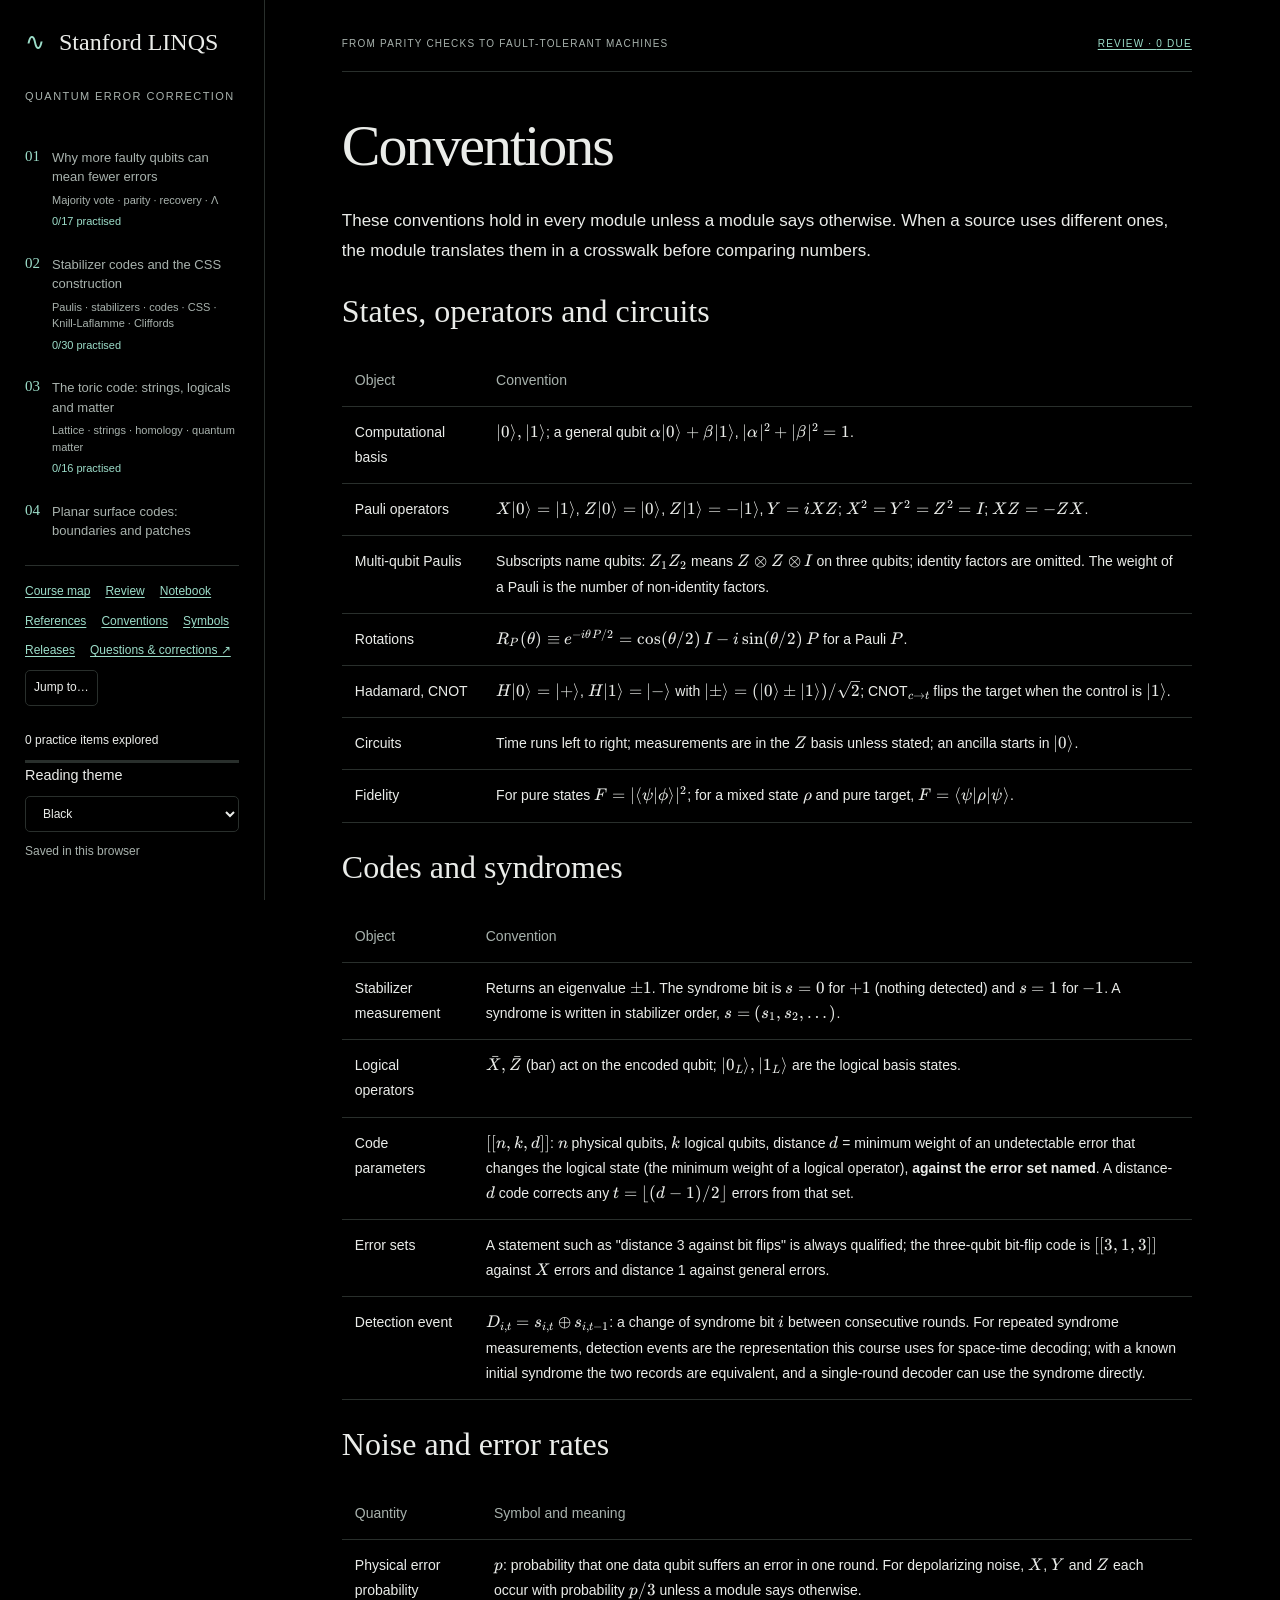
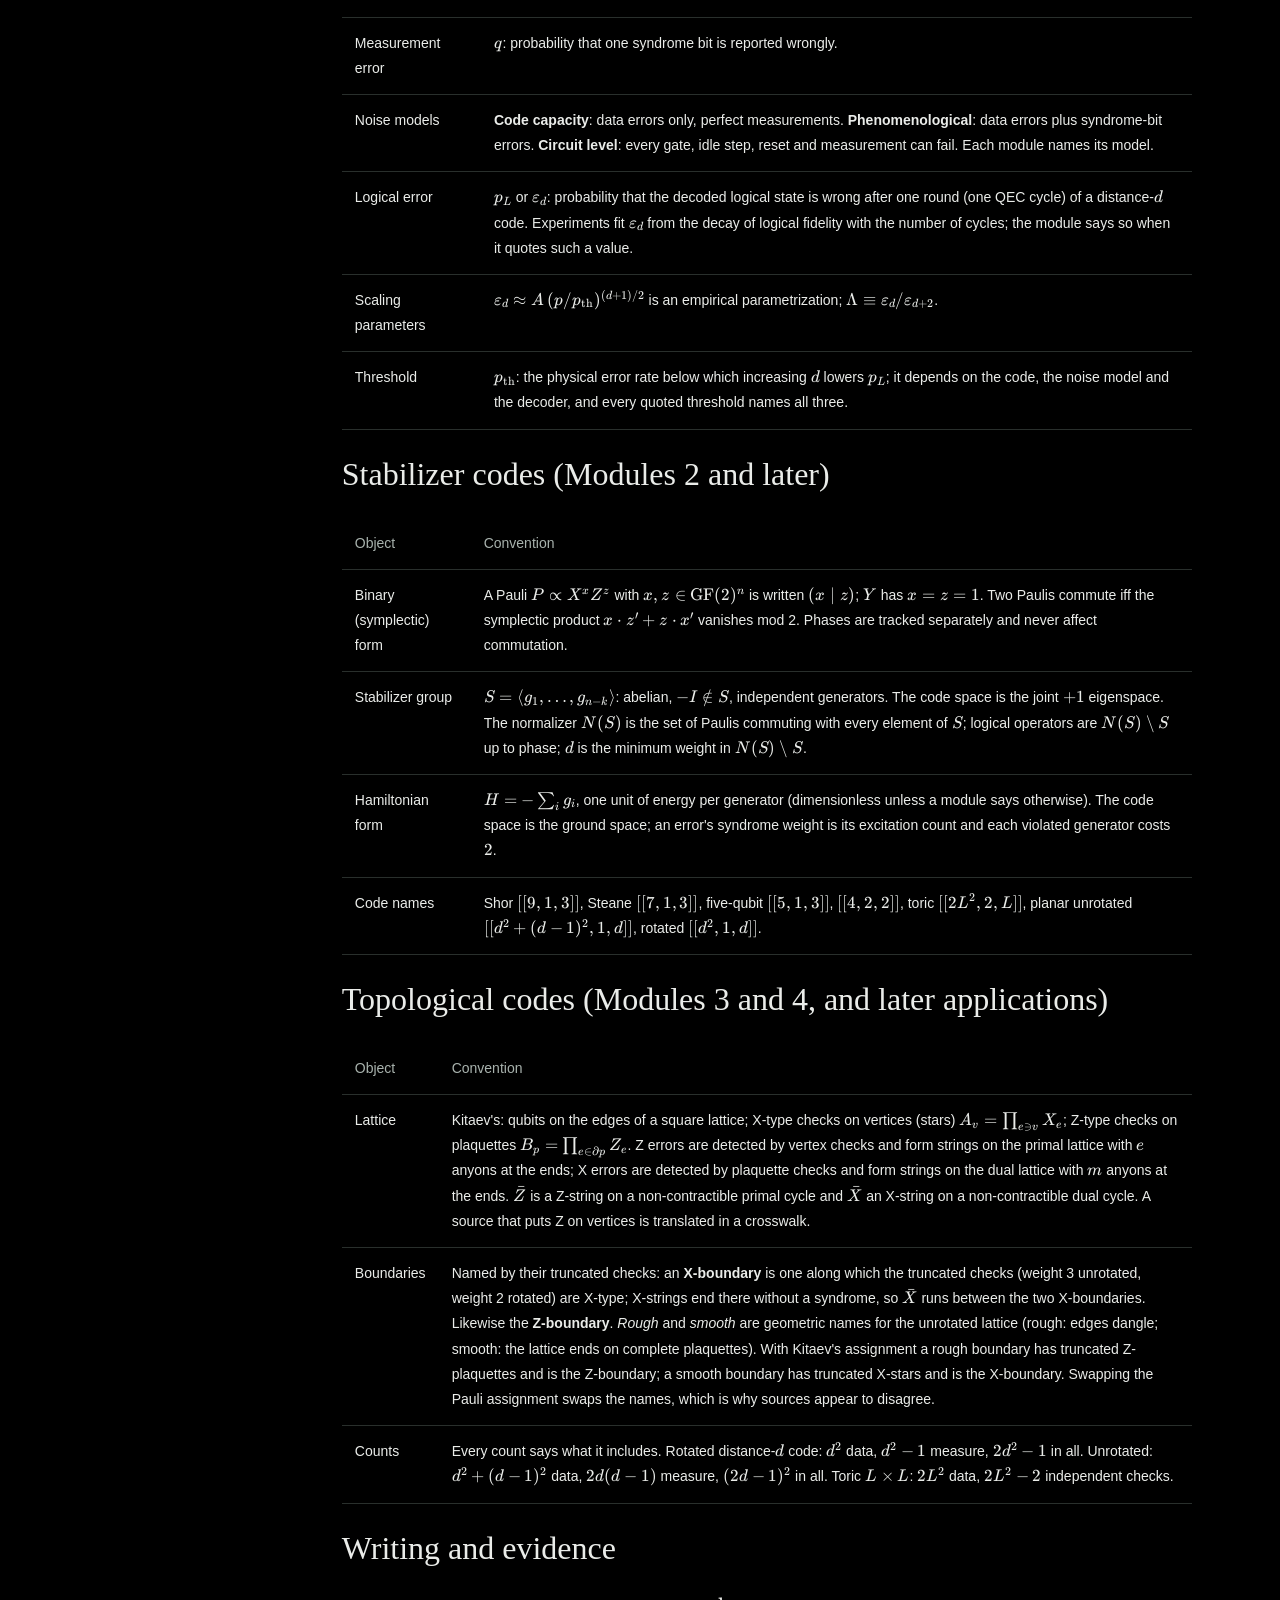
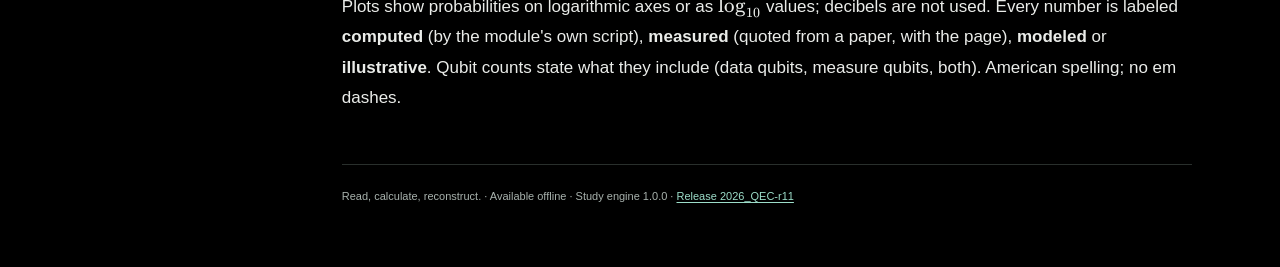
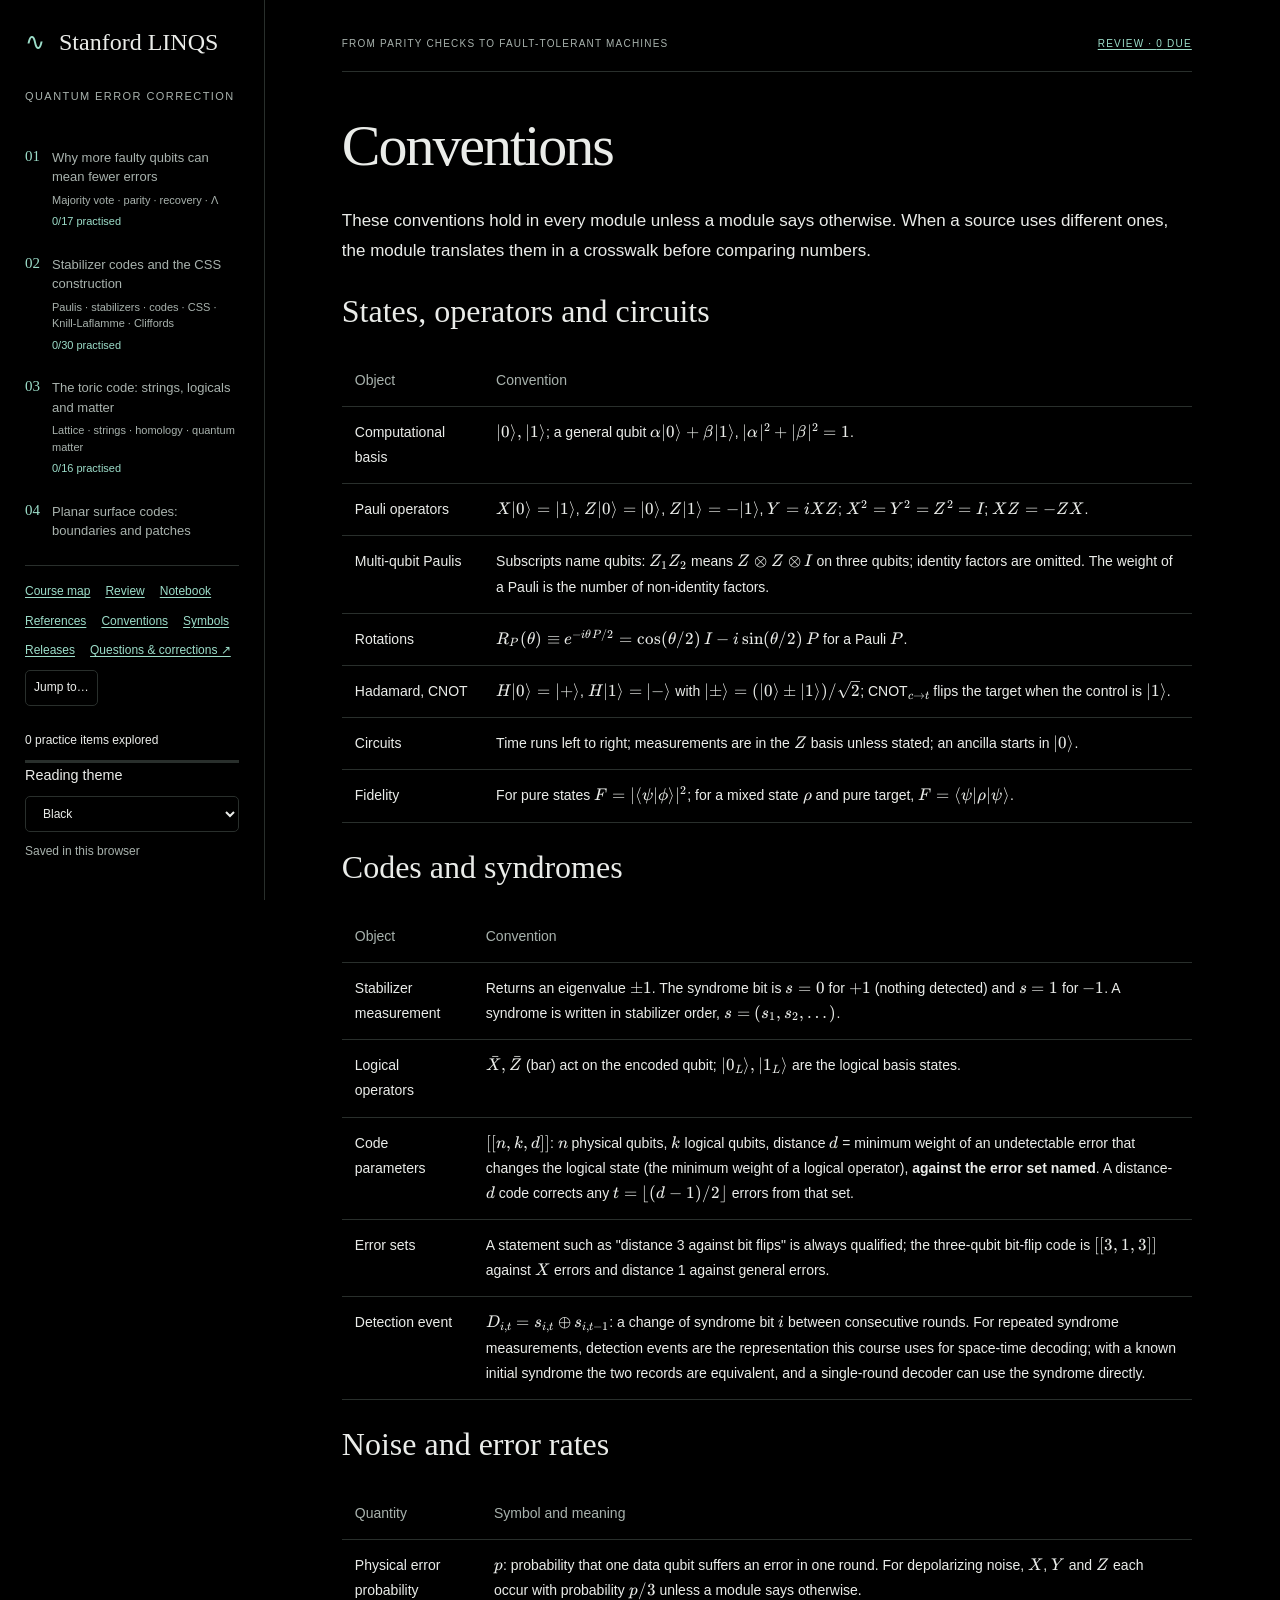
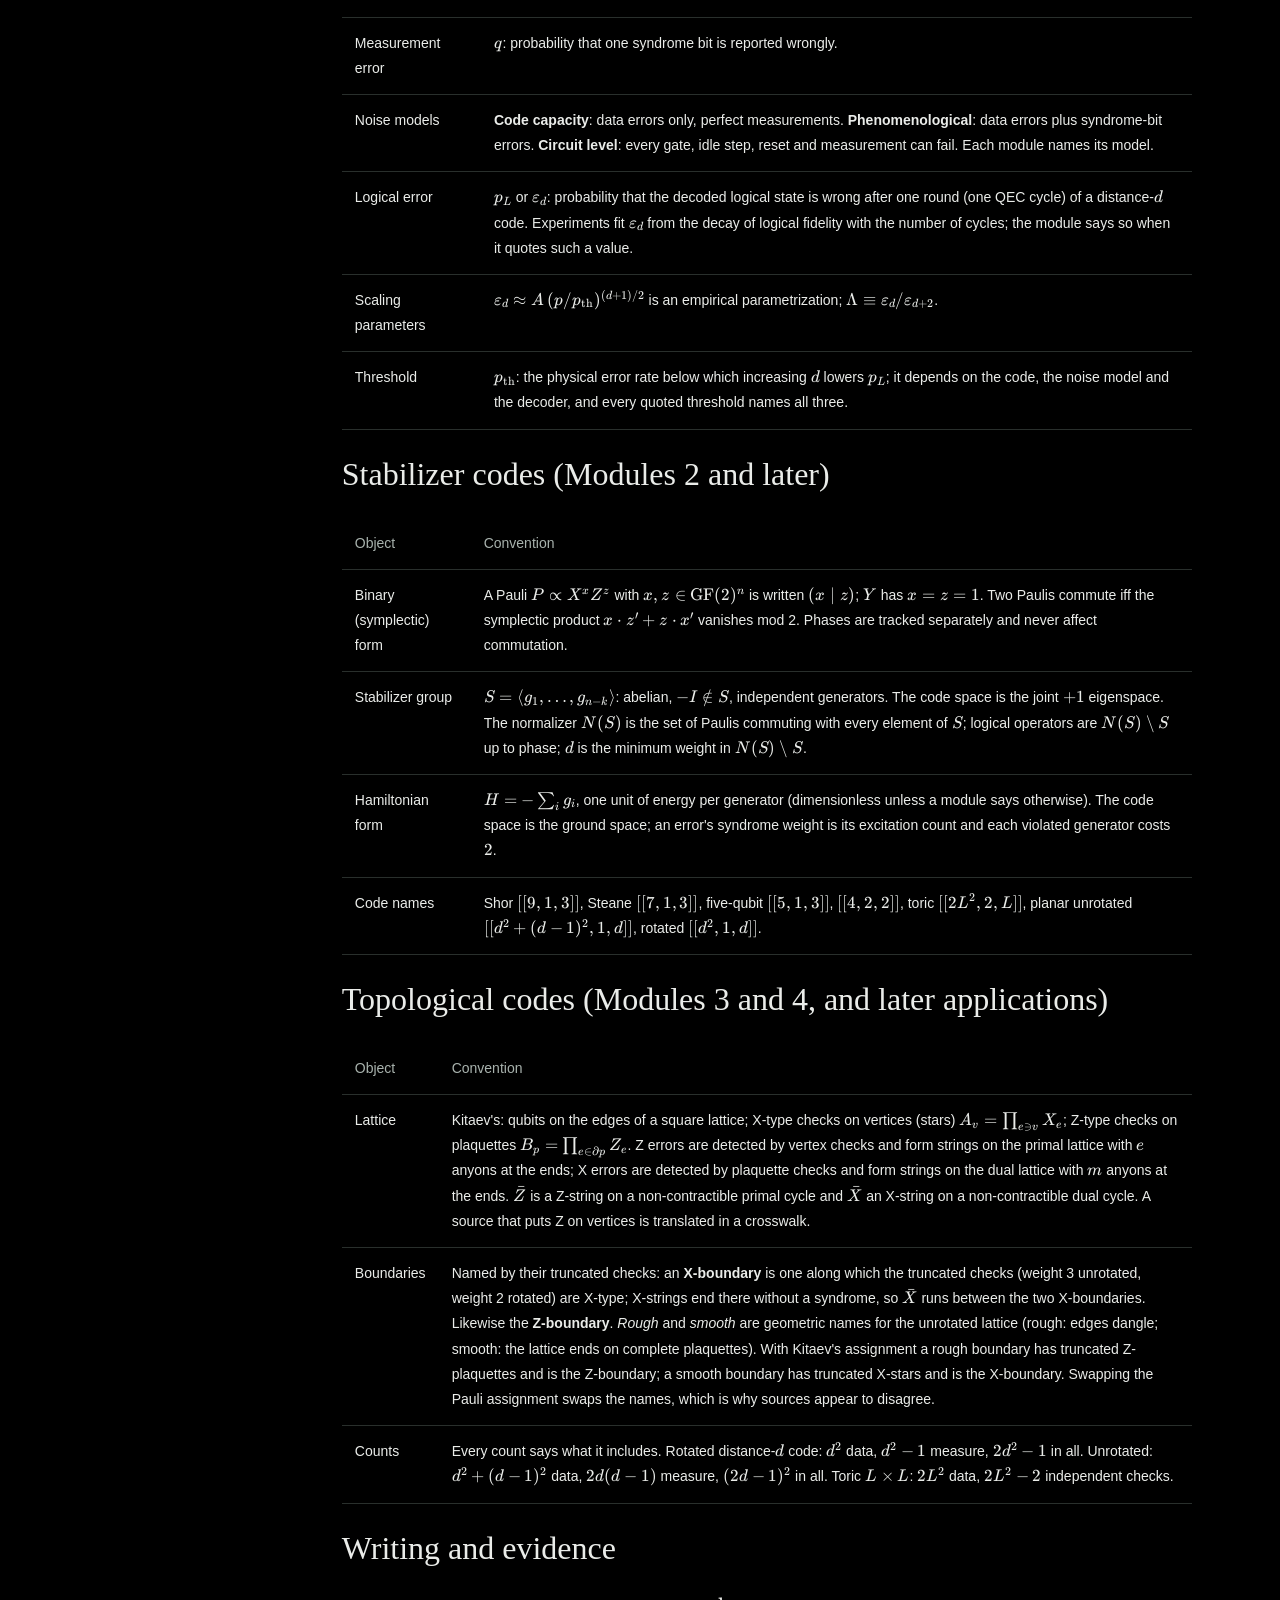
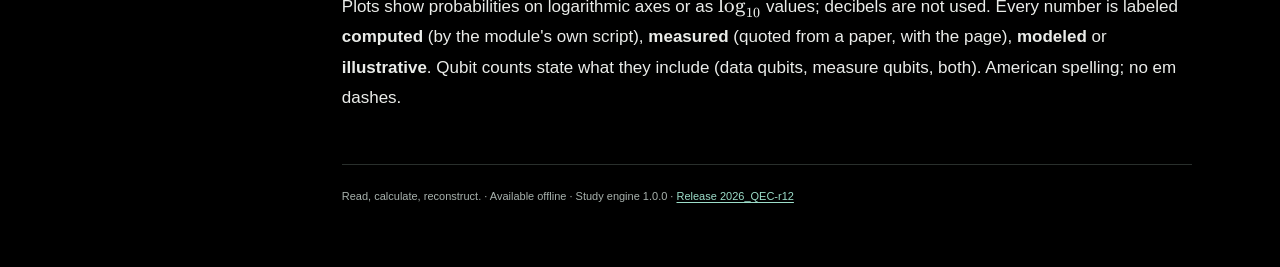
